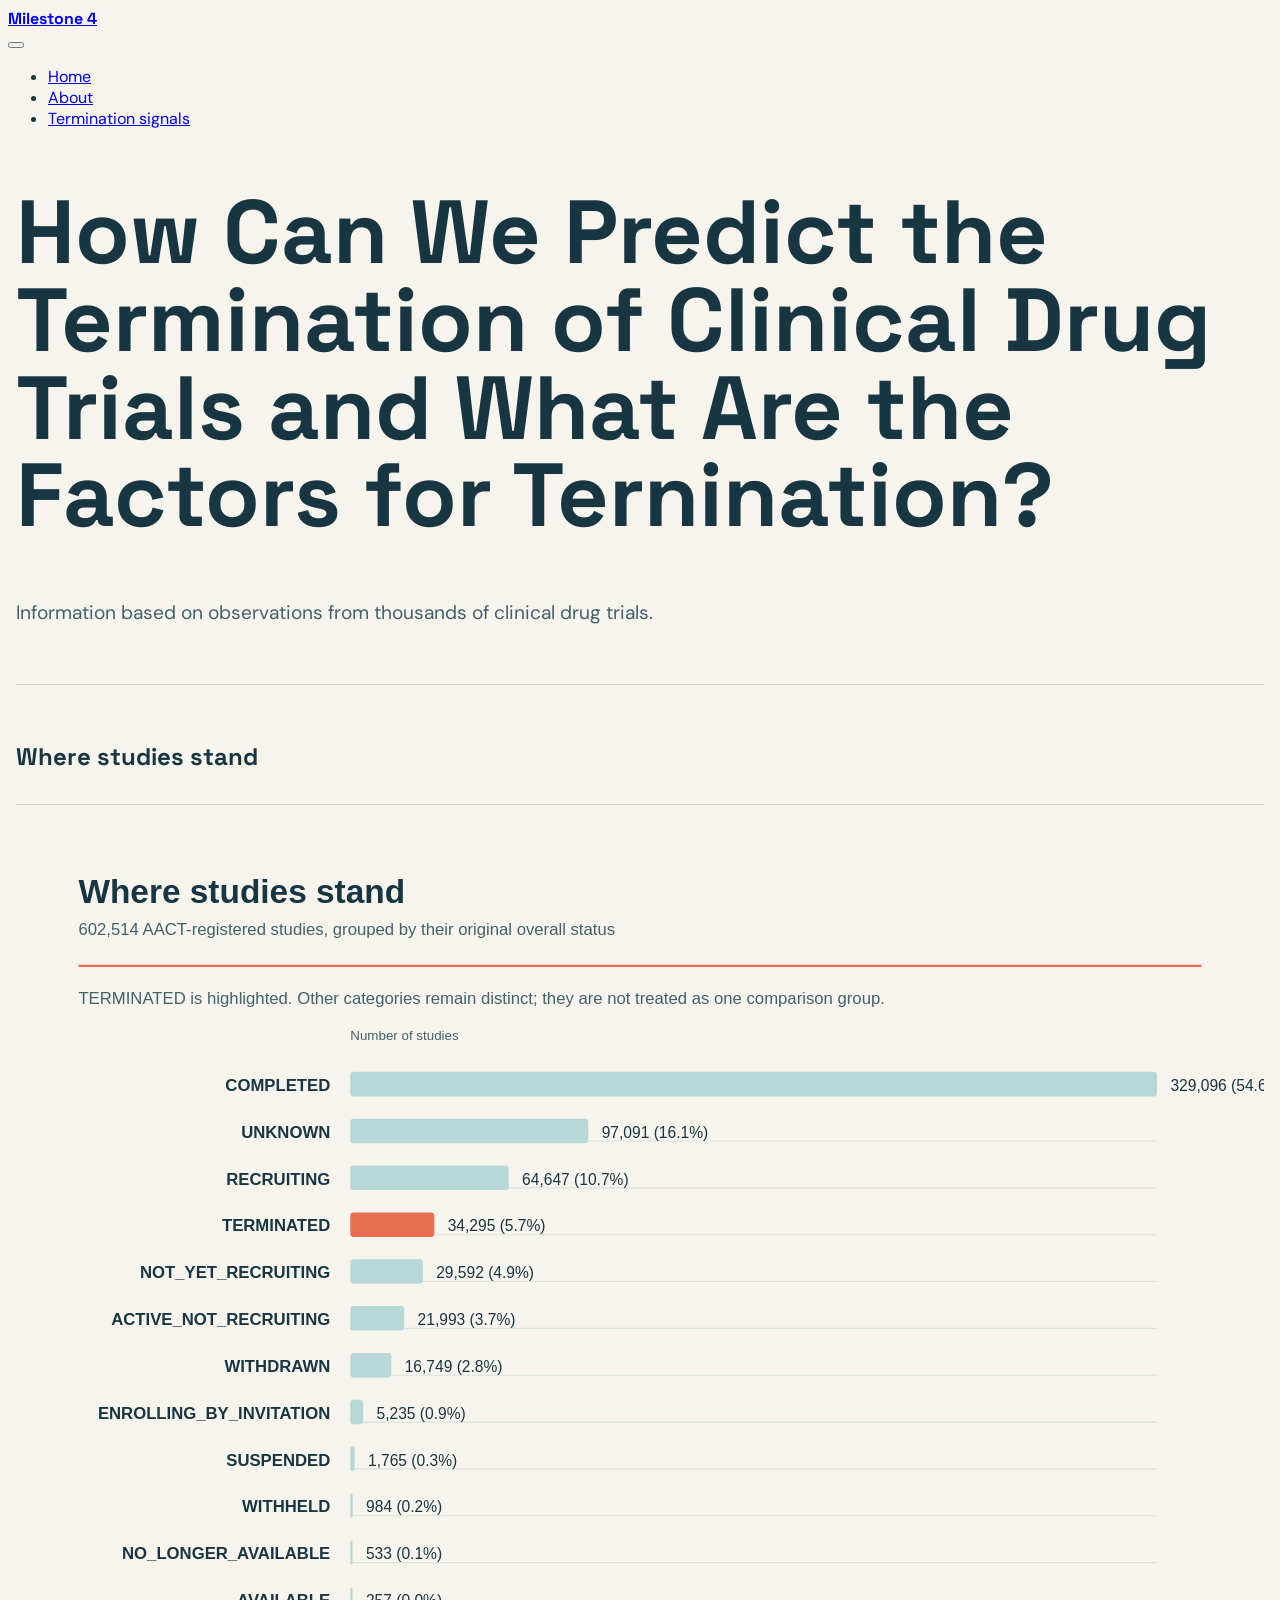
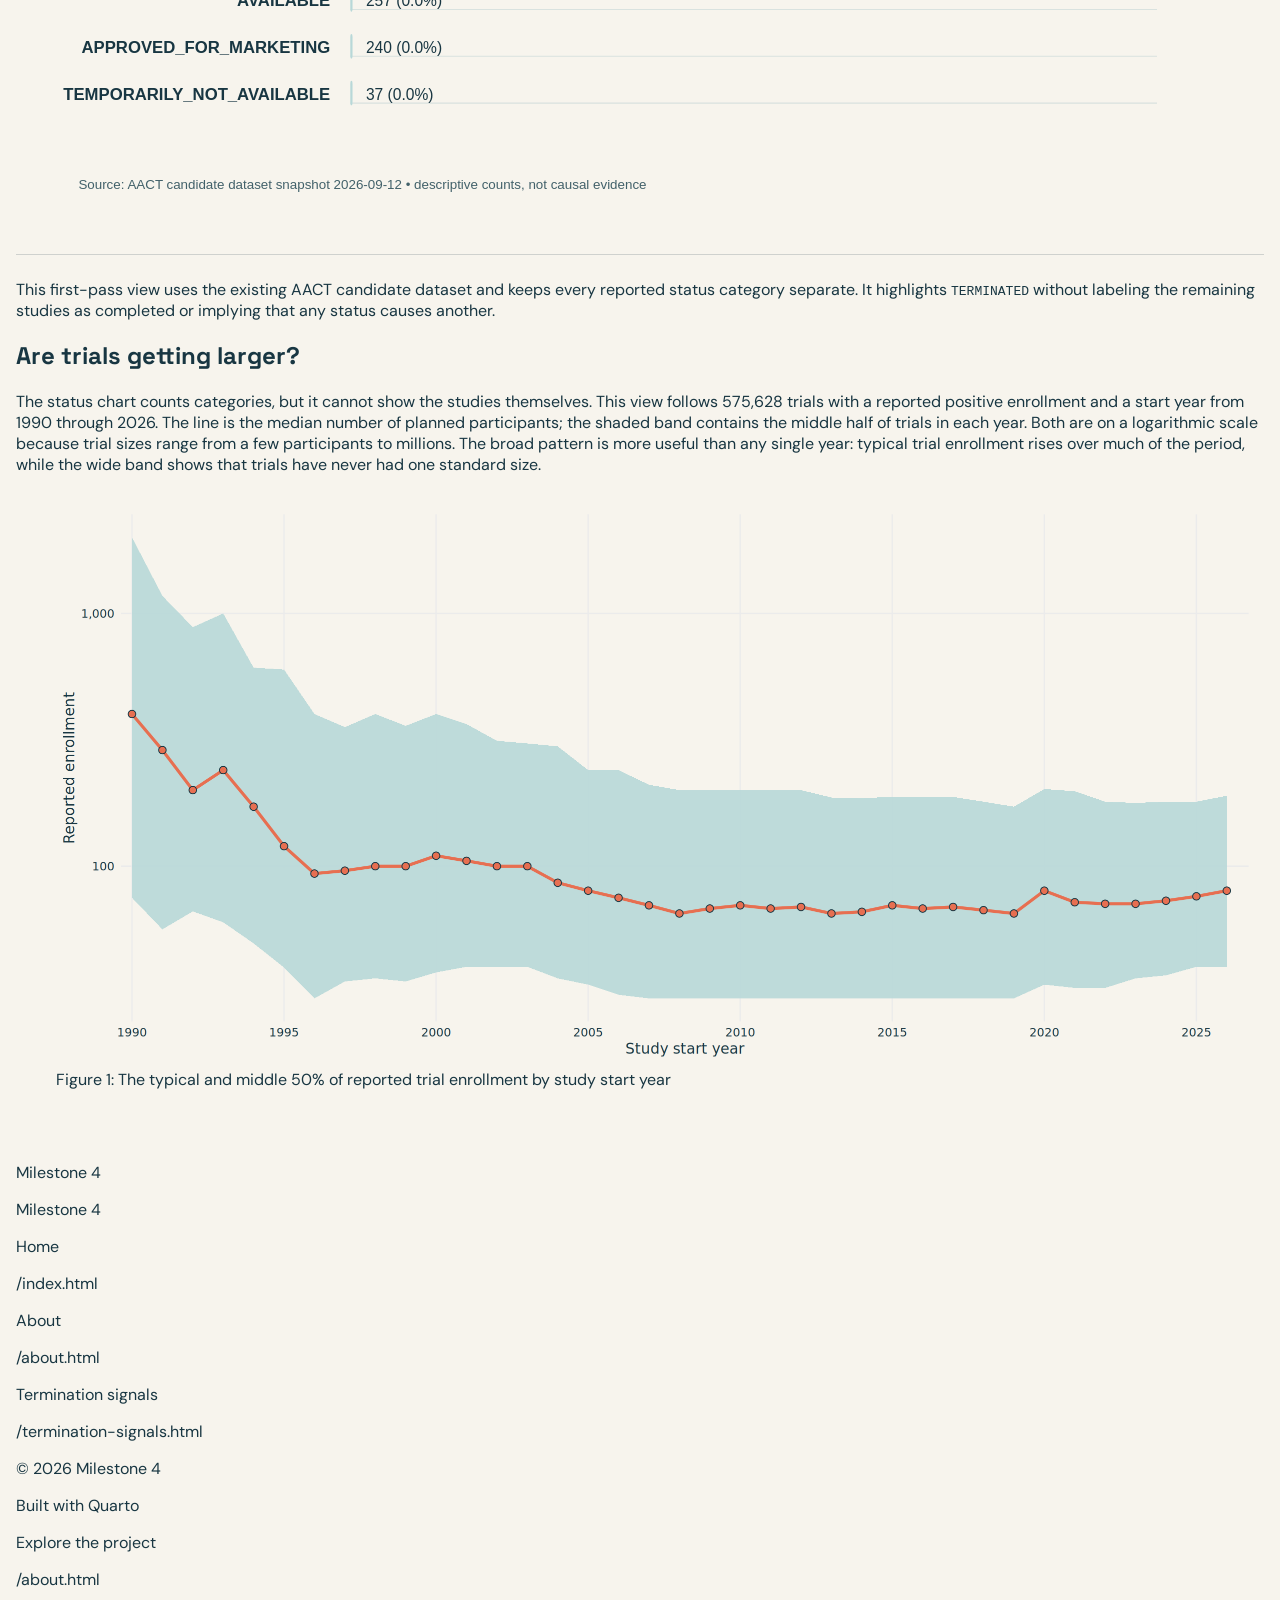
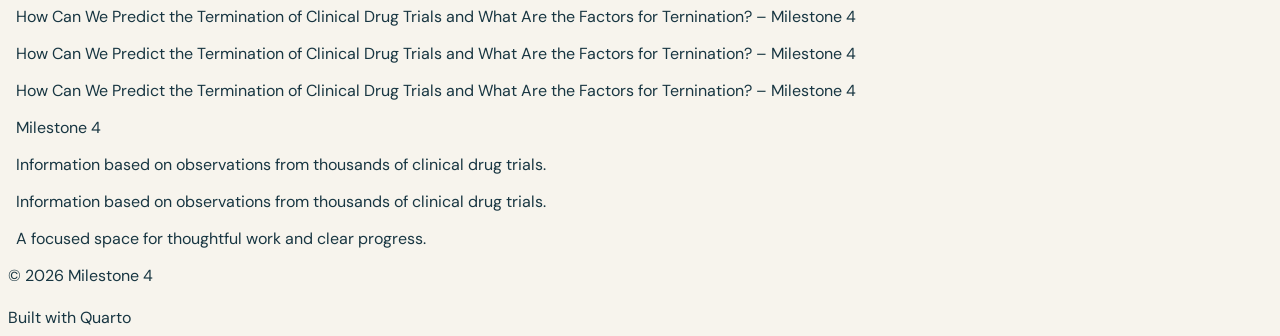
==== index.html @ 18748e22 "add changes" ====
<!DOCTYPE html>
<html xmlns="http://www.w3.org/1999/xhtml" lang="en" xml:lang="en">

<head>

<meta charset="utf-8" />
<meta name="generator" content="quarto-1.10.18" />

<meta name="viewport" content="width=device-width, initial-scale=1.0, user-scalable=yes" />


<title>How Can We Predict the Termination of Clinical Drug Trials and What Are the Factors for Ternination? – Milestone 4</title>
<style>
/* Default styles provided by pandoc.
** See https://pandoc.org/MANUAL.html#variables-for-html for config info.
*/
span.smallcaps{font-variant: small-caps;}
div.columns{display: flex; gap: 1.5em;}
div.column{flex: auto;}
@media screen {
div.columns{gap: min(4vw, 1.5em);}
div.column{overflow-x: auto;}
}
div.hanging-indent{margin-left: 1.5em; text-indent: -1.5em;}
ul.task-list{list-style: none;}
ul.task-list li input[type="checkbox"] {
  width: 0.8em;
  margin: 0 0.8em 0.2em -1em; /* quarto-specific, see https://github.com/quarto-dev/quarto-cli/issues/4556 */ 
  vertical-align: middle;
}
</style>

<!-- htmldependencies:E3FAD763 -->
<script id="quarto-search-options" type="application/json">{
  "location": "navbar",
  "copy-button": false,
  "collapse-after": 3,
  "panel-placement": "end",
  "type": "overlay",
  "limit": 50,
  "keyboard-shortcut": [
    "f",
    "/",
    "s"
  ],
  "show-item-context": false,
  "language": {
    "search-no-results-text": "No results",
    "search-matching-documents-text": "matching documents",
    "search-copy-link-title": "Copy link to search",
    "search-hide-matches-text": "Hide additional matches",
    "search-more-match-text": "more match in this document",
    "search-more-matches-text": "more matches in this document",
    "search-clear-button-title": "Clear",
    "search-text-placeholder": "",
    "search-detached-cancel-button-title": "Cancel",
    "search-submit-button-title": "Submit",
    "search-label": "Search"
  }
}</script>
<style>html{ scroll-behavior: smooth; }</style>


<link rel="stylesheet" href="styles.css" />
</head>

<body>

<div id="quarto-search-results"></div>
  <header id="quarto-header" class="headroom fixed-top">
    <nav class="navbar navbar-expand-lg " data-bs-theme="dark">
      <div class="navbar-container container-fluid">
      <div class="navbar-brand-container mx-auto">
    <a class="navbar-brand" href="/index.html">
    <span class="navbar-title">Milestone 4</span>
    </a>
  </div>
            <div id="quarto-search" class="" title="Search"></div>
          <button class="navbar-toggler" type="button" data-bs-toggle="collapse" data-bs-target="#navbarCollapse"
  aria-controls="navbarCollapse" role="menu" aria-expanded="false" aria-label="Toggle navigation"
  onclick="if (window.quartoToggleHeadroom) { window.quartoToggleHeadroom(); }">
  <span class="navbar-toggler-icon"></span>
</button>
          <div class="collapse navbar-collapse" id="navbarCollapse">
            <ul class="navbar-nav navbar-nav-scroll me-auto">
  <li class="nav-item">
    <a class="nav-link" href="/index.html"> 
<span class="menu-text">Home</span></a>
  </li>  
  <li class="nav-item">
    <a class="nav-link" href="/about.html"> 
<span class="menu-text">About</span></a>
  </li>  
  <li class="nav-item">
    <a class="nav-link" href="/termination-signals.html"> 
<span class="menu-text">Termination signals</span></a>
  </li>  
</ul>
          </div> <!-- /navcollapse -->
            <div class="quarto-navbar-tools">
</div>
      </div> <!-- /container-fluid -->
    </nav>
</header>
<!-- content -->
<div id="quarto-content" class="quarto-container page-columns page-rows-contents page-layout-article page-navbar">
<!-- sidebar -->
<!-- margin-sidebar -->
    <div id="quarto-margin-sidebar" class="sidebar margin-sidebar">
    </div>
<!-- main -->
<main class="content" id="quarto-document-content">

<header id="title-block-header" class="quarto-title-block default">
<div class="quarto-title">
<h1 class="title">How Can We Predict the Termination of Clinical Drug Trials and What Are the Factors for Ternination?</h1>
<p class="subtitle lead">Information based on observations from thousands of clinical drug trials.</p>
</div>



<div class="quarto-title-meta">

    
  
    
  </div>
  


</header>


<section id="where-studies-stand" class="level2">
<h2>Where studies stand</h2>
<div class="status-graphic">
<p><img src="assets/aact_status_distribution.svg" alt="Horizontal bar chart showing all 14 overall-status categories among 602,514 AACT studies. Terminated studies are highlighted in coral, with counts and percentages shown for every category." /></p>
</div>
<p>This first-pass view uses the existing AACT candidate dataset and keeps every reported status category separate. It highlights <code>TERMINATED</code> without labeling the remaining studies as completed or implying that any status causes another.</p>
</section>
<section id="are-trials-getting-larger" class="level2">
<h2>Are trials getting larger?</h2>
<p>The status chart counts categories, but it cannot show the studies themselves. This view follows 575,628 trials with a reported positive enrollment and a start year from 1990 through 2026. The line is the median number of planned participants; the shaded band contains the middle half of trials in each year. Both are on a logarithmic scale because trial sizes range from a few participants to millions. The broad pattern is more useful than any single year: typical trial enrollment rises over much of the period, while the wide band shows that trials have never had one standard size.</p>
<div class="cell">
<div class="cell-output-display">
<div id="fig-home-enrollment" class="quarto-float quarto-figure quarto-figure-center">
<figure class="quarto-float quarto-float-fig">
<div aria-describedby="fig-home-enrollment-caption-0ceaefa1-69ba-4598-a22c-09a6ac19f8ca">
<img src="index_files/figure-html/fig-home-enrollment-1.png" class="img-fluid" width="1200" />
</div>
<figcaption class="quarto-float-caption-bottom quarto-float-caption quarto-float-fig" id="fig-home-enrollment-caption-0ceaefa1-69ba-4598-a22c-09a6ac19f8ca">
Figure 1: The typical and middle 50% of reported trial enrollment by study start year
</figcaption>
</figure>
</div>
</div>
</div>
<div id="quarto-navigation-envelope" class="hidden">
<p><span class="hidden quarto-markdown-envelope-contents" data-render-id="cXVhcnRvLWludC1zaWRlYmFyLXRpdGxl">Milestone 4</span></p>
<p><span class="hidden quarto-markdown-envelope-contents" data-render-id="cXVhcnRvLWludC1uYXZiYXItdGl0bGU=">Milestone 4</span></p>
<p><span class="hidden quarto-markdown-envelope-contents" data-render-id="cXVhcnRvLWludC1uYXZiYXI6SG9tZQ==">Home</span></p>
<p><span class="hidden quarto-markdown-envelope-contents" data-render-id="cXVhcnRvLWludC1uYXZiYXI6L2luZGV4Lmh0bWw=">/index.html</span></p>
<p><span class="hidden quarto-markdown-envelope-contents" data-render-id="cXVhcnRvLWludC1uYXZiYXI6QWJvdXQ=">About</span></p>
<p><span class="hidden quarto-markdown-envelope-contents" data-render-id="cXVhcnRvLWludC1uYXZiYXI6L2Fib3V0Lmh0bWw=">/about.html</span></p>
<p><span class="hidden quarto-markdown-envelope-contents" data-render-id="cXVhcnRvLWludC1uYXZiYXI6VGVybWluYXRpb24gc2lnbmFscw==">Termination signals</span></p>
<p><span class="hidden quarto-markdown-envelope-contents" data-render-id="cXVhcnRvLWludC1uYXZiYXI6L3Rlcm1pbmF0aW9uLXNpZ25hbHMuaHRtbA==">/termination-signals.html</span></p>
<div class="hidden quarto-markdown-envelope-contents" data-render-id="Zm9vdGVyLWxlZnQ=">
<p>© 2026 Milestone 4</p>
</div>
<div class="hidden quarto-markdown-envelope-contents" data-render-id="Zm9vdGVyLXJpZ2h0">
<p>Built with Quarto</p>
</div>
</div>
<div id="quarto-about-pipeline" class="hidden">
<p><span class="hidden quarto-markdown-envelope-contents" data-render-id="RXhwbG9yZSB0aGUgcHJvamVjdA==">Explore the project</span></p>
<p><span class="hidden quarto-markdown-envelope-contents" data-render-id="OEIxRTQ2QjctcmVuZGVyLWFib3V0LWxpbmstMQ==">/about.html</span></p>
</div>
<div id="quarto-meta-markdown" class="hidden">
<p><span class="hidden quarto-markdown-envelope-contents" data-render-id="cXVhcnRvLW1ldGF0aXRsZQ==">How Can We Predict the Termination of Clinical Drug Trials and What Are the Factors for Ternination? – Milestone 4</span></p>
<p><span class="hidden quarto-markdown-envelope-contents" data-render-id="cXVhcnRvLXR3aXR0ZXJjYXJkdGl0bGU=">How Can We Predict the Termination of Clinical Drug Trials and What Are the Factors for Ternination? – Milestone 4</span></p>
<p><span class="hidden quarto-markdown-envelope-contents" data-render-id="cXVhcnRvLW9nY2FyZHRpdGxl">How Can We Predict the Termination of Clinical Drug Trials and What Are the Factors for Ternination? – Milestone 4</span></p>
<p><span class="hidden quarto-markdown-envelope-contents" data-render-id="cXVhcnRvLW1ldGFzaXRlbmFtZQ==">Milestone 4</span></p>
<p><span class="hidden quarto-markdown-envelope-contents" data-render-id="cXVhcnRvLXR3aXR0ZXJjYXJkZGVzYw==">Information based on observations from thousands of clinical drug trials.</span></p>
<p><span class="hidden quarto-markdown-envelope-contents" data-render-id="cXVhcnRvLW9nY2FyZGRkZXNj">Information based on observations from thousands of clinical drug trials.</span></p>
<p><span class="hidden quarto-markdown-envelope-contents" data-render-id="cXVhcnRvLW1ldGFzaXRlZGVzYw==">A focused space for thoughtful work and clear progress.</span></p>
</div>
</section>

</main> <!-- /main -->
<script id = "quarto-html-after-body" type="application/javascript">
  window.document.addEventListener("DOMContentLoaded", function (event) {
    const isCodeAnnotation = (el) => {
      for (const clz of el.classList) {
        if (clz.startsWith('code-annotation-')) {                     
          return true;
        }
      }
      return false;
    }
    const onCopySuccess = function(e) {
      // button target
      const button = e.trigger;
      // don't keep focus
      button.blur();
      // flash "checked"
      button.classList.add('code-copy-button-checked');
      var currentTitle = button.getAttribute("title");
      button.setAttribute("title", "Copied!");
      let tooltip;
      if (window.bootstrap) {
        button.setAttribute("data-bs-toggle", "tooltip");
        button.setAttribute("data-bs-placement", "left");
        button.setAttribute("data-bs-title", "Copied!");
        tooltip = new bootstrap.Tooltip(button, 
          { trigger: "manual", 
            customClass: "code-copy-button-tooltip",
            offset: [0, -8]});
        tooltip.show();    
      }
      setTimeout(function() {
        if (tooltip) {
          tooltip.hide();
          button.removeAttribute("data-bs-title");
          button.removeAttribute("data-bs-toggle");
          button.removeAttribute("data-bs-placement");
        }
        button.setAttribute("title", currentTitle);
        button.classList.remove('code-copy-button-checked');
      }, 1000);
      // clear code selection
      e.clearSelection();
    }
    const getTextToCopy = function(trigger) {
      const outerScaffold = trigger.parentElement.cloneNode(true);
      const codeEl = outerScaffold.querySelector('code');
      for (const childEl of codeEl.children) {
        if (isCodeAnnotation(childEl)) {
          childEl.remove();
        }
      }
      return codeEl.innerText;
    }
    const clipboard = new window.ClipboardJS('.code-copy-button:not([data-in-quarto-modal])', {
      text: getTextToCopy
    });
    clipboard.on('success', onCopySuccess);
    if (window.document.getElementById('quarto-embedded-source-code-modal')) {
      const clipboardModal = new window.ClipboardJS('.code-copy-button[data-in-quarto-modal]', {
        text: getTextToCopy,
        container: window.document.getElementById('quarto-embedded-source-code-modal')
      });
      clipboardModal.on('success', onCopySuccess);
    }
      var localhostRegex = new RegExp(/^(?:http|https):\/\/localhost\:?[0-9]*\//);
      var mailtoRegex = new RegExp(/^mailto:/);
        var filterRegex = new RegExp('/' + window.location.host + '/');
      var isInternal = (href) => {
          return filterRegex.test(href) || localhostRegex.test(href) || mailtoRegex.test(href);
      }
      // Inspect non-navigation links and adorn them if external
     var links = window.document.querySelectorAll('a[href]:not(.nav-link):not(.navbar-brand):not(.toc-action):not(.sidebar-link):not(.sidebar-item-toggle):not(.pagination-link):not(.no-external):not([aria-hidden]):not(.dropdown-item):not(.quarto-navigation-tool):not(.about-link)');
      for (var i=0; i<links.length; i++) {
        const link = links[i];
        if (!isInternal(link.href)) {
          // undo the damage that might have been done by quarto-nav.js in the case of
          // links that we want to consider external
          if (link.dataset.originalHref !== undefined) {
            link.href = link.dataset.originalHref;
          }
        }
      }
    function tippyHover(el, contentFn, onTriggerFn, onUntriggerFn) {
      const config = {
        allowHTML: true,
        maxWidth: 500,
        delay: 100,
        arrow: false,
        appendTo: function(el) {
            return el.parentElement;
        },
        interactive: true,
        interactiveBorder: 10,
        theme: 'quarto',
        placement: 'bottom-start',
      };
      if (contentFn) {
        config.content = contentFn;
      }
      if (onTriggerFn) {
        config.onTrigger = onTriggerFn;
      }
      if (onUntriggerFn) {
        config.onUntrigger = onUntriggerFn;
      }
      window.tippy(el, config); 
    }
    const noterefs = window.document.querySelectorAll('a[role="doc-noteref"]');
    for (var i=0; i<noterefs.length; i++) {
      const ref = noterefs[i];
      tippyHover(ref, function() {
        // use id or data attribute instead here
        let href = ref.getAttribute('data-footnote-href') || ref.getAttribute('href');
        try { href = new URL(href).hash; } catch {}
        const id = href.replace(/^#\/?/, "");
        const note = window.document.getElementById(id);
        if (note) {
          return note.innerHTML;
        } else {
          return "";
        }
      });
    }
    const xrefs = window.document.querySelectorAll('a.quarto-xref');
    const processXRef = (id, note) => {
      // Strip column container classes
      const stripColumnClz = (el) => {
        el.classList.remove("page-full", "page-columns");
        if (el.children) {
          for (const child of el.children) {
            stripColumnClz(child);
          }
        }
      }
      stripColumnClz(note)
      if (id === null || id.startsWith('sec-')) {
        // Special case sections, only their first couple elements
        const container = document.createElement("div");
        if (note.children && note.children.length > 2) {
          container.appendChild(note.children[0].cloneNode(true));
          for (let i = 1; i < note.children.length; i++) {
            const child = note.children[i];
            if (child.tagName === "P" && child.innerText === "") {
              continue;
            } else {
              container.appendChild(child.cloneNode(true));
              break;
            }
          }
          if (window.Quarto?.typesetMath) {
            window.Quarto.typesetMath(container);
          }
          return container.innerHTML
        } else {
          if (window.Quarto?.typesetMath) {
            window.Quarto.typesetMath(note);
          }
          return note.innerHTML;
        }
      } else {
        // Remove any anchor links if they are present
        const anchorLink = note.querySelector('a.anchorjs-link');
        if (anchorLink) {
          anchorLink.remove();
        }
        if (window.Quarto?.typesetMath) {
          window.Quarto.typesetMath(note);
        }
        if (note.classList.contains("callout")) {
          return note.outerHTML;
        } else {
          return note.innerHTML;
        }
      }
    }
    for (var i=0; i<xrefs.length; i++) {
      const xref = xrefs[i];
      tippyHover(xref, undefined, function(instance) {
        instance.disable();
        let url = xref.getAttribute('href');
        let hash = undefined; 
        if (url.startsWith('#')) {
          hash = url;
        } else {
          try { hash = new URL(url).hash; } catch {}
        }
        if (hash) {
          const id = hash.replace(/^#\/?/, "");
          const note = window.document.getElementById(id);
          if (note !== null) {
            try {
              const html = processXRef(id, note.cloneNode(true));
              instance.setContent(html);
            } finally {
              instance.enable();
              instance.show();
            }
          } else {
            // See if we can fetch this
            fetch(url.split('#')[0])
            .then(res => res.text())
            .then(html => {
              const parser = new DOMParser();
              const htmlDoc = parser.parseFromString(html, "text/html");
              const note = htmlDoc.getElementById(id);
              if (note !== null) {
                const html = processXRef(id, note);
                instance.setContent(html);
              } 
            }).finally(() => {
              instance.enable();
              instance.show();
            });
          }
        } else {
          // See if we can fetch a full url (with no hash to target)
          // This is a special case and we should probably do some content thinning / targeting
          fetch(url)
          .then(res => res.text())
          .then(html => {
            const parser = new DOMParser();
            const htmlDoc = parser.parseFromString(html, "text/html");
            const note = htmlDoc.querySelector('main.content');
            if (note !== null) {
              // This should only happen for chapter cross references
              // (since there is no id in the URL)
              // remove the first header
              if (note.children.length > 0 && note.children[0].tagName === "HEADER") {
                note.children[0].remove();
              }
              const html = processXRef(null, note);
              instance.setContent(html);
            } 
          }).finally(() => {
            instance.enable();
            instance.show();
          });
        }
      }, function(instance) {
      });
    }
        let selectedAnnoteEl;
        const selectorForAnnotation = ( cell, annotation) => {
          let cellAttr = 'data-code-cell="' + cell + '"';
          let lineAttr = 'data-code-annotation="' +  annotation + '"';
          const selector = 'span[' + cellAttr + '][' + lineAttr + ']';
          return selector;
        }
        const selectCodeLines = (annoteEl) => {
          const doc = window.document;
          const targetCell = annoteEl.getAttribute("data-target-cell");
          const targetAnnotation = annoteEl.getAttribute("data-target-annotation");
          const annoteSpan = window.document.querySelector(selectorForAnnotation(targetCell, targetAnnotation));
          const lines = annoteSpan.getAttribute("data-code-lines").split(",");
          const lineIds = lines.map((line) => {
            return targetCell + "-" + line;
          })
          let top = null;
          let height = null;
          let parent = null;
          if (lineIds.length > 0) {
              //compute the position of the single el (top and bottom and make a div)
              const el = window.document.getElementById(lineIds[0]);
              top = el.offsetTop;
              height = el.offsetHeight;
              parent = el.parentElement.parentElement;
            if (lineIds.length > 1) {
              const lastEl = window.document.getElementById(lineIds[lineIds.length - 1]);
              const bottom = lastEl.offsetTop + lastEl.offsetHeight;
              height = bottom - top;
            }
            if (top !== null && height !== null && parent !== null) {
              // cook up a div (if necessary) and position it 
              let div = window.document.getElementById("code-annotation-line-highlight");
              if (div === null) {
                div = window.document.createElement("div");
                div.setAttribute("id", "code-annotation-line-highlight");
                div.style.position = 'absolute';
                parent.appendChild(div);
              }
              div.style.top = top - 2 + "px";
              div.style.height = height + 4 + "px";
              div.style.left = 0;
              let gutterDiv = window.document.getElementById("code-annotation-line-highlight-gutter");
              if (gutterDiv === null) {
                gutterDiv = window.document.createElement("div");
                gutterDiv.setAttribute("id", "code-annotation-line-highlight-gutter");
                gutterDiv.style.position = 'absolute';
                const codeCell = window.document.getElementById(targetCell);
                const gutter = codeCell.querySelector('.code-annotation-gutter');
                gutter.appendChild(gutterDiv);
              }
              gutterDiv.style.top = top - 2 + "px";
              gutterDiv.style.height = height + 4 + "px";
            }
            selectedAnnoteEl = annoteEl;
          }
        };
        const unselectCodeLines = () => {
          const elementsIds = ["code-annotation-line-highlight", "code-annotation-line-highlight-gutter"];
          elementsIds.forEach((elId) => {
            const div = window.document.getElementById(elId);
            if (div) {
              div.remove();
            }
          });
          selectedAnnoteEl = undefined;
        };
          // Handle positioning of the toggle
      window.addEventListener(
        "resize",
        throttle(() => {
          elRect = undefined;
          if (selectedAnnoteEl) {
            selectCodeLines(selectedAnnoteEl);
          }
        }, 10)
      );
      function throttle(fn, ms) {
      let throttle = false;
      let timer;
        return (...args) => {
          if(!throttle) { // first call gets through
              fn.apply(this, args);
              throttle = true;
          } else { // all the others get throttled
              if(timer) clearTimeout(timer); // cancel #2
              timer = setTimeout(() => {
                fn.apply(this, args);
                timer = throttle = false;
              }, ms);
          }
        };
      }
        // Attach click handler to the DT
        const annoteDls = window.document.querySelectorAll('dt[data-target-cell]');
        for (const annoteDlNode of annoteDls) {
          annoteDlNode.addEventListener('click', (event) => {
            const clickedEl = event.target;
            if (clickedEl !== selectedAnnoteEl) {
              unselectCodeLines();
              const activeEl = window.document.querySelector('dt[data-target-cell].code-annotation-active');
              if (activeEl) {
                activeEl.classList.remove('code-annotation-active');
              }
              selectCodeLines(clickedEl);
              clickedEl.classList.add('code-annotation-active');
            } else {
              // Unselect the line
              unselectCodeLines();
              clickedEl.classList.remove('code-annotation-active');
            }
          });
        }
    const findCites = (el) => {
      const parentEl = el.parentElement;
      if (parentEl) {
        const cites = parentEl.dataset.cites;
        if (cites) {
          return {
            el,
            cites: cites.split(' ')
          };
        } else {
          return findCites(el.parentElement)
        }
      } else {
        return undefined;
      }
    };
    var bibliorefs = window.document.querySelectorAll('a[role="doc-biblioref"]');
    for (var i=0; i<bibliorefs.length; i++) {
      const ref = bibliorefs[i];
      const citeInfo = findCites(ref);
      if (citeInfo) {
        tippyHover(citeInfo.el, function() {
          var popup = window.document.createElement('div');
          citeInfo.cites.forEach(function(cite) {
            var citeDiv = window.document.createElement('div');
            citeDiv.classList.add('hanging-indent');
            citeDiv.classList.add('csl-entry');
            var biblioDiv = window.document.getElementById('ref-' + cite);
            if (biblioDiv) {
              citeDiv.innerHTML = biblioDiv.innerHTML;
            }
            popup.appendChild(citeDiv);
          });
          return popup.innerHTML;
        });
      }
    }
  });
  </script>
</div> <!-- /content -->
<footer class="footer">
  <div class="nav-footer">
    <div class="nav-footer-left">
      <div class='footer-contents'>© 2026 Milestone 4</div>  
    </div>   
    <div class="nav-footer-center">
      &nbsp;
    </div>
    <div class="nav-footer-right">
      <div class='footer-contents'>Built with Quarto</div>  
    </div>
  </div>
</footer>

</body>

</html>
---- styles.css ----
@import url('https://fonts.googleapis.com/css2?family=DM+Sans:wght@400;500;700&family=Space+Grotesk:wght@500;600;700&display=swap');

:root {
  --ink: #183642;
  --paper: #f7f4ed;
  --coral: #e76f51;
  --mint: #b8d8d8;
}

body {
  background: var(--paper);
  color: var(--ink);
  font-family: 'DM Sans', sans-serif;
}

h1, h2, h3, .navbar-brand {
  font-family: 'Space Grotesk', sans-serif;
  letter-spacing: 0;
}

h1 {
  color: var(--ink);
  font-size: clamp(2.8rem, 7vw, 5.8rem);
  line-height: 0.98;
  max-width: 22ch;
}

.page-layout-article .quarto-about-jolla,
.page-layout-article main.content {
  max-width: min(1440px, calc(100vw - 2rem));
  margin-left: auto;
  margin-right: auto;
}

.page-layout-article main.content {
  width: 100%;
}

.quarto-title-block .quarto-title .subtitle {
  color: #42616a;
  font-size: 1.2rem;
  max-width: 40rem;
}

.quarto-about-jolla {
  border-bottom: 1px solid rgba(24, 54, 66, 0.18);
  margin-bottom: 4rem;
  padding-bottom: 4rem;
}

.quarto-about-jolla .about-image {
  box-shadow: 18px 18px 0 var(--mint);
}

.grid {
  column-gap: 2.5rem;
  row-gap: 2rem;
  margin: 3rem 0 4rem;
}

.grid h3 {
  color: var(--coral);
  font-size: 1.1rem;
}

.callout-note {
  background: var(--mint);
  border: 0;
  border-left: 6px solid var(--coral);
  color: var(--ink);
}

.status-graphic {
  background: var(--paper);
  border-top: 1px solid rgba(24, 54, 66, 0.18);
  border-bottom: 1px solid rgba(24, 54, 66, 0.18);
  margin: 2rem 0 1.5rem;
  overflow-x: auto;
  padding: 1.25rem 0;
}

.status-graphic img {
  display: block;
  height: auto;
  min-width: 760px;
  width: 100%;
}

.navbar-brand {
  font-weight: 700;
}

.quarto-title-block {
  border-bottom: 1px solid rgba(24, 54, 66, 0.18);
  margin-bottom: 3.5rem;
  padding-bottom: 2.5rem;
}

.cell-output-display {
  margin: 2rem 0 4.5rem;
}

.cell-output-display img {
  background: var(--paper);
}

.trial-size-panels {
  display: grid;
  gap: 1.5rem;
  grid-template-columns: repeat(3, minmax(0, 1fr));
  margin: 2rem 0 4rem;
}

.trial-size-panel {
  background: var(--paper);
  border: 1px solid rgba(24, 54, 66, 0.18);
  display: block;
  transition: box-shadow 160ms ease, transform 160ms ease;
}

.trial-size-panel:hover,
.trial-size-panel:focus-visible {
  box-shadow: 0 8px 20px rgba(24, 54, 66, 0.16);
  transform: translateY(-2px);
}

.trial-size-panel img {
  display: block;
  height: auto;
  width: 100%;
}

@media (max-width: 900px) {
  .trial-size-panels {
    grid-template-columns: repeat(2, minmax(0, 1fr));
  }
}

@media (max-width: 600px) {
  .page-layout-article .quarto-about-jolla,
  .page-layout-article main.content {
    max-width: calc(100vw - 1.5rem);
  }

  .trial-size-panels {
    gap: 1rem;
    grid-template-columns: 1fr;
  }
}
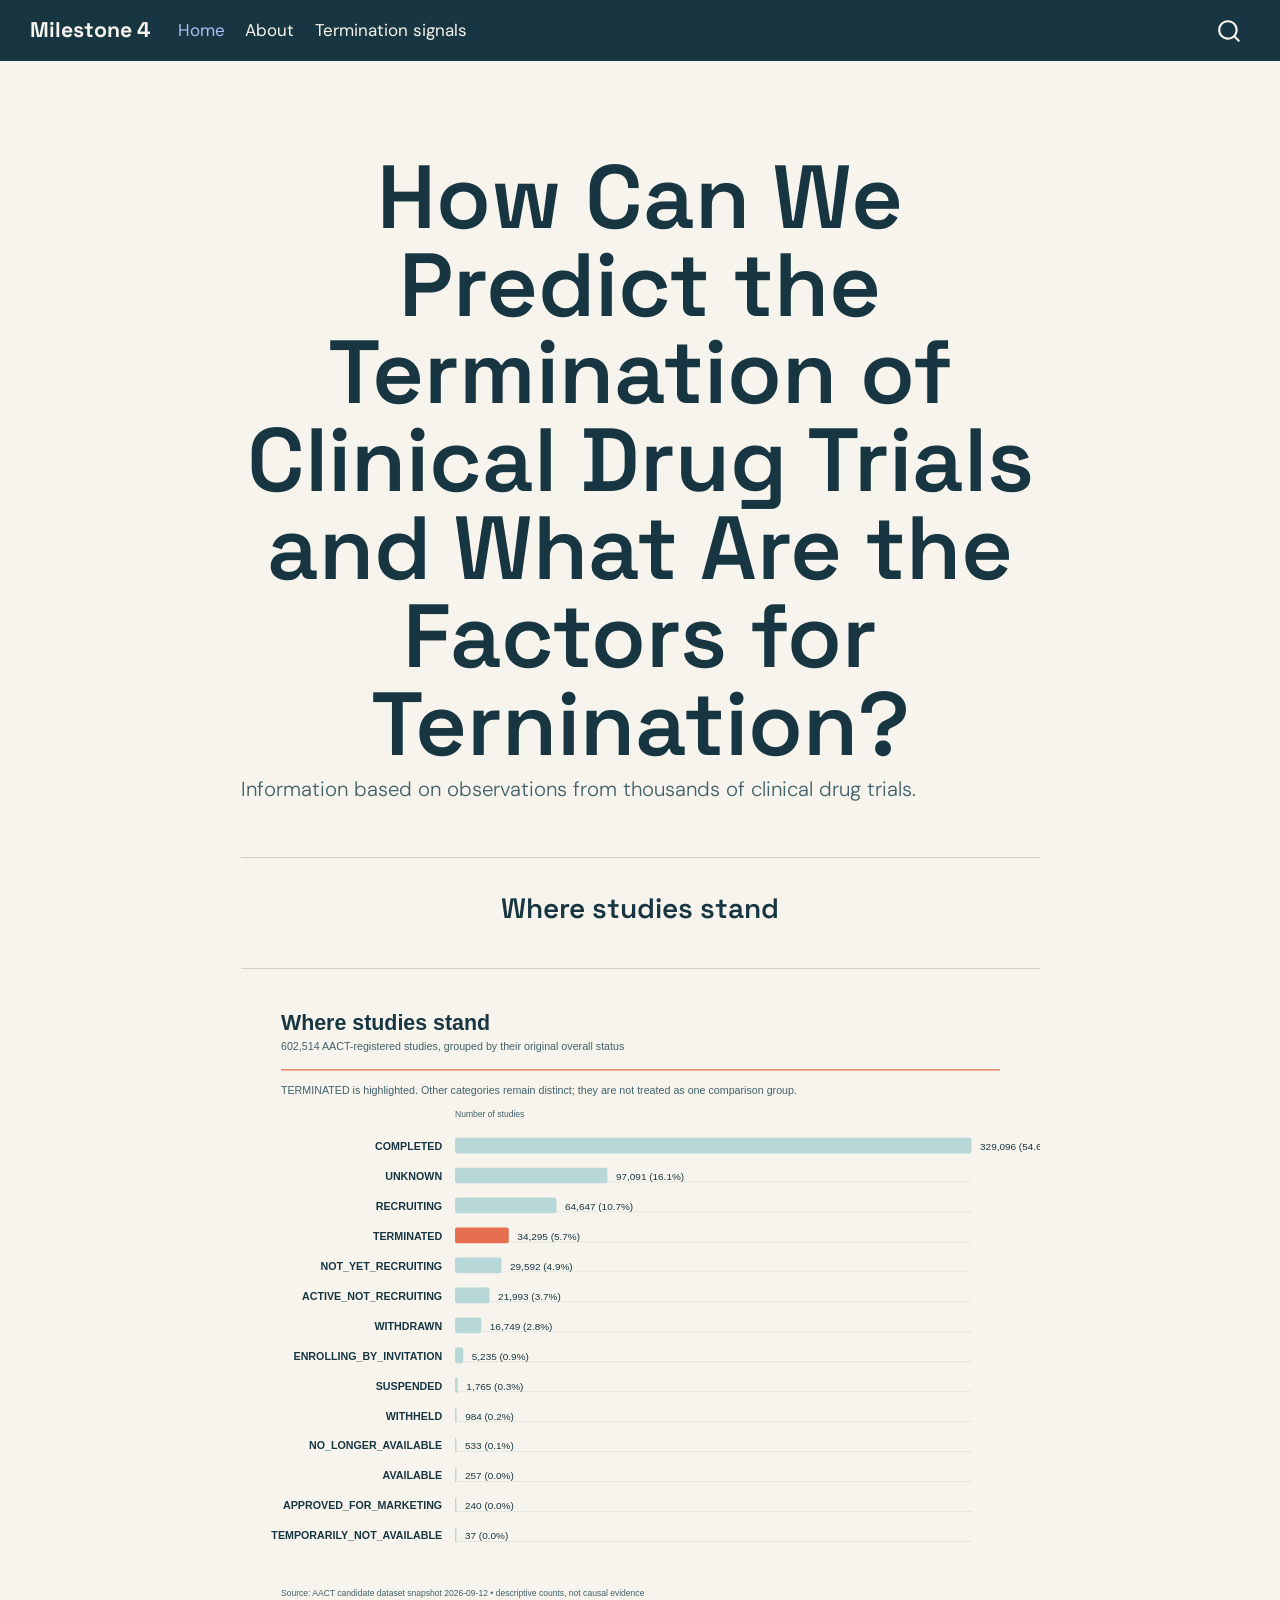
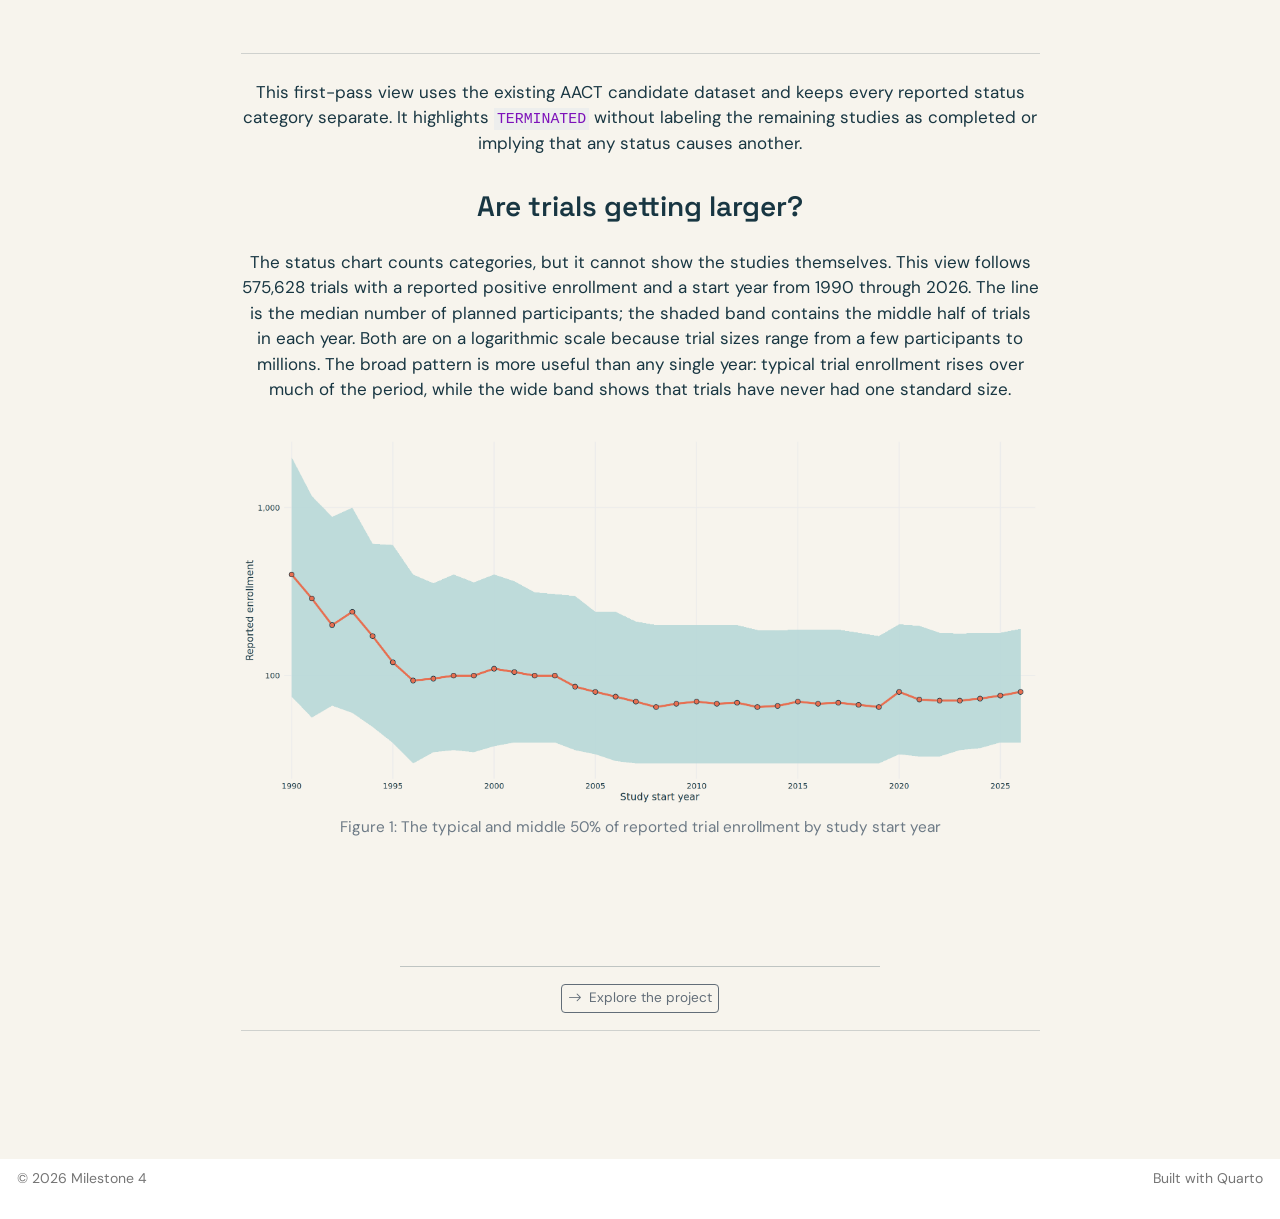
==== commit 136faf03: "Built site for gh-pages" ====
--- a/index.html
+++ b/index.html
@@ -1,12 +1,10 @@
 <!DOCTYPE html>
-<html xmlns="http://www.w3.org/1999/xhtml" lang="en" xml:lang="en">
-
-<head>
-
-<meta charset="utf-8" />
-<meta name="generator" content="quarto-1.10.18" />
-
-<meta name="viewport" content="width=device-width, initial-scale=1.0, user-scalable=yes" />
+<html xmlns="http://www.w3.org/1999/xhtml" lang="en" xml:lang="en"><head>
+
+<meta charset="utf-8">
+<meta name="generator" content="quarto-1.10.18">
+
+<meta name="viewport" content="width=device-width, initial-scale=1.0, user-scalable=yes">
 
 
 <title>How Can We Predict the Termination of Clinical Drug Trials and What Are the Factors for Ternination? – Milestone 4</title>
@@ -30,7 +28,23 @@
 }
 </style>
 
-<!-- htmldependencies:E3FAD763 -->
+
+<script src="site_libs/quarto-nav/quarto-nav.js"></script>
+<script src="site_libs/quarto-nav/headroom.min.js"></script>
+<script src="site_libs/clipboard/clipboard.min.js"></script>
+<script src="site_libs/quarto-search/autocomplete.umd.js"></script>
+<script src="site_libs/quarto-search/fuse.min.js"></script>
+<script src="site_libs/quarto-search/quarto-search.js"></script>
+<meta name="quarto:offset" content="./">
+<script src="site_libs/quarto-html/quarto.js" type="module"></script>
+<script src="site_libs/quarto-html/tabsets/tabsets.js" type="module"></script>
+<script src="site_libs/quarto-html/popper.min.js"></script>
+<script src="site_libs/quarto-html/tippy.umd.min.js"></script>
+<link href="site_libs/quarto-html/tippy.css" rel="stylesheet">
+<link href="site_libs/quarto-html/quarto-syntax-highlighting-64a204ab8560d761af7679ceaba22944.css" rel="stylesheet" id="quarto-text-highlighting-styles">
+<script src="site_libs/bootstrap/bootstrap.min.js"></script>
+<link href="site_libs/bootstrap/bootstrap-icons.css" rel="stylesheet">
+<link href="site_libs/bootstrap/bootstrap-25dd70e1418bf13535bac40b5a4bcb17.min.css" rel="stylesheet" append-hash="true" id="quarto-bootstrap" data-mode="light">
 <script id="quarto-search-options" type="application/json">{
   "location": "navbar",
   "copy-button": false,
@@ -61,38 +75,36 @@
 <style>html{ scroll-behavior: smooth; }</style>
 
 
-<link rel="stylesheet" href="styles.css" />
+<link rel="stylesheet" href="styles.css">
 </head>
 
-<body>
+<body class="nav-fixed fullcontent quarto-light">
 
 <div id="quarto-search-results"></div>
   <header id="quarto-header" class="headroom fixed-top">
     <nav class="navbar navbar-expand-lg " data-bs-theme="dark">
       <div class="navbar-container container-fluid">
       <div class="navbar-brand-container mx-auto">
-    <a class="navbar-brand" href="/index.html">
+    <a class="navbar-brand" href="./index.html">
     <span class="navbar-title">Milestone 4</span>
     </a>
   </div>
             <div id="quarto-search" class="" title="Search"></div>
-          <button class="navbar-toggler" type="button" data-bs-toggle="collapse" data-bs-target="#navbarCollapse"
-  aria-controls="navbarCollapse" role="menu" aria-expanded="false" aria-label="Toggle navigation"
-  onclick="if (window.quartoToggleHeadroom) { window.quartoToggleHeadroom(); }">
+          <button class="navbar-toggler" type="button" data-bs-toggle="collapse" data-bs-target="#navbarCollapse" aria-controls="navbarCollapse" role="menu" aria-expanded="false" aria-label="Toggle navigation" onclick="if (window.quartoToggleHeadroom) { window.quartoToggleHeadroom(); }">
   <span class="navbar-toggler-icon"></span>
 </button>
           <div class="collapse navbar-collapse" id="navbarCollapse">
             <ul class="navbar-nav navbar-nav-scroll me-auto">
   <li class="nav-item">
-    <a class="nav-link" href="/index.html"> 
+    <a class="nav-link active" href="./index.html" aria-current="page"> 
 <span class="menu-text">Home</span></a>
   </li>  
   <li class="nav-item">
-    <a class="nav-link" href="/about.html"> 
+    <a class="nav-link" href="./about.html"> 
 <span class="menu-text">About</span></a>
   </li>  
   <li class="nav-item">
-    <a class="nav-link" href="/termination-signals.html"> 
+    <a class="nav-link" href="./termination-signals.html"> 
 <span class="menu-text">Termination signals</span></a>
   </li>  
 </ul>
@@ -106,88 +118,55 @@
 <div id="quarto-content" class="quarto-container page-columns page-rows-contents page-layout-article page-navbar">
 <!-- sidebar -->
 <!-- margin-sidebar -->
-    <div id="quarto-margin-sidebar" class="sidebar margin-sidebar">
-    </div>
+    
 <!-- main -->
-<main class="content" id="quarto-document-content">
-
-<header id="title-block-header" class="quarto-title-block default">
+<div class="quarto-about-jolla">
+ <header id="title-block-header" class="quarto-title-block default">
 <div class="quarto-title">
 <h1 class="title">How Can We Predict the Termination of Clinical Drug Trials and What Are the Factors for Ternination?</h1>
 <p class="subtitle lead">Information based on observations from thousands of clinical drug trials.</p>
 </div>
-
-
-
 <div class="quarto-title-meta">
-
-    
-  
-    
   </div>
-  
-
-
-</header>
-
-
+</header><main class="content" id="quarto-document-content">
 <section id="where-studies-stand" class="level2">
-<h2>Where studies stand</h2>
+<h2 data-anchor-id="where-studies-stand">Where studies stand</h2>
 <div class="status-graphic">
-<p><img src="assets/aact_status_distribution.svg" alt="Horizontal bar chart showing all 14 overall-status categories among 602,514 AACT studies. Terminated studies are highlighted in coral, with counts and percentages shown for every category." /></p>
+<p><img src="assets/aact_status_distribution.svg" alt="Horizontal bar chart showing all 14 overall-status categories among 602,514 AACT studies. Terminated studies are highlighted in coral, with counts and percentages shown for every category."></p>
 </div>
 <p>This first-pass view uses the existing AACT candidate dataset and keeps every reported status category separate. It highlights <code>TERMINATED</code> without labeling the remaining studies as completed or implying that any status causes another.</p>
 </section>
 <section id="are-trials-getting-larger" class="level2">
-<h2>Are trials getting larger?</h2>
+<h2 data-anchor-id="are-trials-getting-larger">Are trials getting larger?</h2>
 <p>The status chart counts categories, but it cannot show the studies themselves. This view follows 575,628 trials with a reported positive enrollment and a start year from 1990 through 2026. The line is the median number of planned participants; the shaded band contains the middle half of trials in each year. Both are on a logarithmic scale because trial sizes range from a few participants to millions. The broad pattern is more useful than any single year: typical trial enrollment rises over much of the period, while the wide band shows that trials have never had one standard size.</p>
 <div class="cell">
 <div class="cell-output-display">
 <div id="fig-home-enrollment" class="quarto-float quarto-figure quarto-figure-center">
-<figure class="quarto-float quarto-float-fig">
+<figure class="quarto-float quarto-float-fig figure">
 <div aria-describedby="fig-home-enrollment-caption-0ceaefa1-69ba-4598-a22c-09a6ac19f8ca">
-<img src="index_files/figure-html/fig-home-enrollment-1.png" class="img-fluid" width="1200" />
+<img src="index_files/figure-html/fig-home-enrollment-1.png" class="img-fluid figure-img" width="1200">
 </div>
 <figcaption class="quarto-float-caption-bottom quarto-float-caption quarto-float-fig" id="fig-home-enrollment-caption-0ceaefa1-69ba-4598-a22c-09a6ac19f8ca">
-Figure 1: The typical and middle 50% of reported trial enrollment by study start year
+Figure&nbsp;1: The typical and middle 50% of reported trial enrollment by study start year
 </figcaption>
 </figure>
 </div>
 </div>
 </div>
-<div id="quarto-navigation-envelope" class="hidden">
-<p><span class="hidden quarto-markdown-envelope-contents" data-render-id="cXVhcnRvLWludC1zaWRlYmFyLXRpdGxl">Milestone 4</span></p>
-<p><span class="hidden quarto-markdown-envelope-contents" data-render-id="cXVhcnRvLWludC1uYXZiYXItdGl0bGU=">Milestone 4</span></p>
-<p><span class="hidden quarto-markdown-envelope-contents" data-render-id="cXVhcnRvLWludC1uYXZiYXI6SG9tZQ==">Home</span></p>
-<p><span class="hidden quarto-markdown-envelope-contents" data-render-id="cXVhcnRvLWludC1uYXZiYXI6L2luZGV4Lmh0bWw=">/index.html</span></p>
-<p><span class="hidden quarto-markdown-envelope-contents" data-render-id="cXVhcnRvLWludC1uYXZiYXI6QWJvdXQ=">About</span></p>
-<p><span class="hidden quarto-markdown-envelope-contents" data-render-id="cXVhcnRvLWludC1uYXZiYXI6L2Fib3V0Lmh0bWw=">/about.html</span></p>
-<p><span class="hidden quarto-markdown-envelope-contents" data-render-id="cXVhcnRvLWludC1uYXZiYXI6VGVybWluYXRpb24gc2lnbmFscw==">Termination signals</span></p>
-<p><span class="hidden quarto-markdown-envelope-contents" data-render-id="cXVhcnRvLWludC1uYXZiYXI6L3Rlcm1pbmF0aW9uLXNpZ25hbHMuaHRtbA==">/termination-signals.html</span></p>
-<div class="hidden quarto-markdown-envelope-contents" data-render-id="Zm9vdGVyLWxlZnQ=">
-<p>© 2026 Milestone 4</p>
-</div>
-<div class="hidden quarto-markdown-envelope-contents" data-render-id="Zm9vdGVyLXJpZ2h0">
-<p>Built with Quarto</p>
-</div>
-</div>
-<div id="quarto-about-pipeline" class="hidden">
-<p><span class="hidden quarto-markdown-envelope-contents" data-render-id="RXhwbG9yZSB0aGUgcHJvamVjdA==">Explore the project</span></p>
-<p><span class="hidden quarto-markdown-envelope-contents" data-render-id="OEIxRTQ2QjctcmVuZGVyLWFib3V0LWxpbmstMQ==">/about.html</span></p>
-</div>
-<div id="quarto-meta-markdown" class="hidden">
-<p><span class="hidden quarto-markdown-envelope-contents" data-render-id="cXVhcnRvLW1ldGF0aXRsZQ==">How Can We Predict the Termination of Clinical Drug Trials and What Are the Factors for Ternination? – Milestone 4</span></p>
-<p><span class="hidden quarto-markdown-envelope-contents" data-render-id="cXVhcnRvLXR3aXR0ZXJjYXJkdGl0bGU=">How Can We Predict the Termination of Clinical Drug Trials and What Are the Factors for Ternination? – Milestone 4</span></p>
-<p><span class="hidden quarto-markdown-envelope-contents" data-render-id="cXVhcnRvLW9nY2FyZHRpdGxl">How Can We Predict the Termination of Clinical Drug Trials and What Are the Factors for Ternination? – Milestone 4</span></p>
-<p><span class="hidden quarto-markdown-envelope-contents" data-render-id="cXVhcnRvLW1ldGFzaXRlbmFtZQ==">Milestone 4</span></p>
-<p><span class="hidden quarto-markdown-envelope-contents" data-render-id="cXVhcnRvLXR3aXR0ZXJjYXJkZGVzYw==">Information based on observations from thousands of clinical drug trials.</span></p>
-<p><span class="hidden quarto-markdown-envelope-contents" data-render-id="cXVhcnRvLW9nY2FyZGRkZXNj">Information based on observations from thousands of clinical drug trials.</span></p>
-<p><span class="hidden quarto-markdown-envelope-contents" data-render-id="cXVhcnRvLW1ldGFzaXRlZGVzYw==">A focused space for thoughtful work and clear progress.</span></p>
-</div>
+
+
 </section>
-
-</main> <!-- /main -->
-<script id = "quarto-html-after-body" type="application/javascript">
+</main> 
+  <hr class="about-sep">
+   <div class="about-links">
+  <a href="/about.html" class="about-link" rel="" target="">
+    <i class="bi bi-arrow-right"></i>
+     <span class="about-link-text">Explore the project</span>
+  </a>
+</div>
+</div>
+ <!-- /main -->
+<script id="quarto-html-after-body" type="application/javascript">
   window.document.addEventListener("DOMContentLoaded", function (event) {
     const isCodeAnnotation = (el) => {
       for (const clz of el.classList) {
@@ -253,7 +232,7 @@
     }
       var localhostRegex = new RegExp(/^(?:http|https):\/\/localhost\:?[0-9]*\//);
       var mailtoRegex = new RegExp(/^mailto:/);
-        var filterRegex = new RegExp('/' + window.location.host + '/');
+        var filterRegex = new RegExp("https:\/\/kreed30-ops\.github\.io\/milestone-4\/");
       var isInternal = (href) => {
           return filterRegex.test(href) || localhostRegex.test(href) || mailtoRegex.test(href);
       }
@@ -584,17 +563,19 @@
 <footer class="footer">
   <div class="nav-footer">
     <div class="nav-footer-left">
-      <div class='footer-contents'>© 2026 Milestone 4</div>  
-    </div>   
+<p>© 2026 Milestone 4</p>
+</div>   
     <div class="nav-footer-center">
       &nbsp;
     </div>
     <div class="nav-footer-right">
-      <div class='footer-contents'>Built with Quarto</div>  
-    </div>
+<p>Built with Quarto</p>
+</div>
   </div>
 </footer>
 
-</body>
-
-</html>
+
+
+
+<script src="site_libs/quarto-html/zenscroll-min.js"></script>
+</body></html>
--- a/site_libs/quarto-html/tippy.css
+++ b/site_libs/quarto-html/tippy.css
@@ -0,0 +1 @@
+.tippy-box[data-animation=fade][data-state=hidden]{opacity:0}[data-tippy-root]{max-width:calc(100vw - 10px)}.tippy-box{position:relative;background-color:#333;color:#fff;border-radius:4px;font-size:14px;line-height:1.4;white-space:normal;outline:0;transition-property:transform,visibility,opacity}.tippy-box[data-placement^=top]>.tippy-arrow{bottom:0}.tippy-box[data-placement^=top]>.tippy-arrow:before{bottom:-7px;left:0;border-width:8px 8px 0;border-top-color:initial;transform-origin:center top}.tippy-box[data-placement^=bottom]>.tippy-arrow{top:0}.tippy-box[data-placement^=bottom]>.tippy-arrow:before{top:-7px;left:0;border-width:0 8px 8px;border-bottom-color:initial;transform-origin:center bottom}.tippy-box[data-placement^=left]>.tippy-arrow{right:0}.tippy-box[data-placement^=left]>.tippy-arrow:before{border-width:8px 0 8px 8px;border-left-color:initial;right:-7px;transform-origin:center left}.tippy-box[data-placement^=right]>.tippy-arrow{left:0}.tippy-box[data-placement^=right]>.tippy-arrow:before{left:-7px;border-width:8px 8px 8px 0;border-right-color:initial;transform-origin:center right}.tippy-box[data-inertia][data-state=visible]{transition-timing-function:cubic-bezier(.54,1.5,.38,1.11)}.tippy-arrow{width:16px;height:16px;color:#333}.tippy-arrow:before{content:"";position:absolute;border-color:transparent;border-style:solid}.tippy-content{position:relative;padding:5px 9px;z-index:1}
--- a/site_libs/quarto-html/quarto-syntax-highlighting-64a204ab8560d761af7679ceaba22944.css
+++ b/site_libs/quarto-html/quarto-syntax-highlighting-64a204ab8560d761af7679ceaba22944.css
@@ -0,0 +1,236 @@
+/* quarto syntax highlight colors */
+:root {
+  --quarto-hl-ot-color: #003B4F;
+  --quarto-hl-at-color: #657422;
+  --quarto-hl-ss-color: #20794D;
+  --quarto-hl-an-color: #5E5E5E;
+  --quarto-hl-fu-color: #4758AB;
+  --quarto-hl-st-color: #20794D;
+  --quarto-hl-cf-color: #003B4F;
+  --quarto-hl-op-color: #5E5E5E;
+  --quarto-hl-er-color: #AD0000;
+  --quarto-hl-bn-color: #AD0000;
+  --quarto-hl-al-color: #AD0000;
+  --quarto-hl-va-color: #111111;
+  --quarto-hl-bu-color: inherit;
+  --quarto-hl-ex-color: inherit;
+  --quarto-hl-pp-color: #AD0000;
+  --quarto-hl-in-color: #5E5E5E;
+  --quarto-hl-vs-color: #20794D;
+  --quarto-hl-wa-color: #5E5E5E;
+  --quarto-hl-do-color: #5E5E5E;
+  --quarto-hl-im-color: #00769E;
+  --quarto-hl-ch-color: #20794D;
+  --quarto-hl-dt-color: #AD0000;
+  --quarto-hl-fl-color: #AD0000;
+  --quarto-hl-co-color: #5E5E5E;
+  --quarto-hl-cv-color: #5E5E5E;
+  --quarto-hl-cn-color: #8f5902;
+  --quarto-hl-sc-color: #5E5E5E;
+  --quarto-hl-dv-color: #AD0000;
+  --quarto-hl-kw-color: #003B4F;
+}
+
+/* other quarto variables */
+:root {
+  --quarto-font-monospace: SFMono-Regular, Menlo, Monaco, Consolas, "Liberation Mono", "Courier New", monospace;
+}
+
+/* syntax highlight based on Pandoc's rules */
+pre > code.sourceCode > span {
+  color: #003B4F;
+}
+
+code.sourceCode > span {
+  color: #003B4F;
+}
+
+div.sourceCode,
+div.sourceCode pre.sourceCode {
+  color: #003B4F;
+}
+
+/* Normal */
+code span {
+  color: #003B4F;
+}
+
+/* Alert */
+code span.al {
+  color: #AD0000;
+  font-style: inherit;
+}
+
+/* Annotation */
+code span.an {
+  color: #5E5E5E;
+  font-style: inherit;
+}
+
+/* Attribute */
+code span.at {
+  color: #657422;
+  font-style: inherit;
+}
+
+/* BaseN */
+code span.bn {
+  color: #AD0000;
+  font-style: inherit;
+}
+
+/* BuiltIn */
+code span.bu {
+  font-style: inherit;
+}
+
+/* ControlFlow */
+code span.cf {
+  color: #003B4F;
+  font-weight: bold;
+  font-style: inherit;
+}
+
+/* Char */
+code span.ch {
+  color: #20794D;
+  font-style: inherit;
+}
+
+/* Constant */
+code span.cn {
+  color: #8f5902;
+  font-style: inherit;
+}
+
+/* Comment */
+code span.co {
+  color: #5E5E5E;
+  font-style: inherit;
+}
+
+/* CommentVar */
+code span.cv {
+  color: #5E5E5E;
+  font-style: italic;
+}
+
+/* Documentation */
+code span.do {
+  color: #5E5E5E;
+  font-style: italic;
+}
+
+/* DataType */
+code span.dt {
+  color: #AD0000;
+  font-style: inherit;
+}
+
+/* DecVal */
+code span.dv {
+  color: #AD0000;
+  font-style: inherit;
+}
+
+/* Error */
+code span.er {
+  color: #AD0000;
+  font-style: inherit;
+}
+
+/* Extension */
+code span.ex {
+  font-style: inherit;
+}
+
+/* Float */
+code span.fl {
+  color: #AD0000;
+  font-style: inherit;
+}
+
+/* Function */
+code span.fu {
+  color: #4758AB;
+  font-style: inherit;
+}
+
+/* Import */
+code span.im {
+  color: #00769E;
+  font-style: inherit;
+}
+
+/* Information */
+code span.in {
+  color: #5E5E5E;
+  font-style: inherit;
+}
+
+/* Keyword */
+code span.kw {
+  color: #003B4F;
+  font-weight: bold;
+  font-style: inherit;
+}
+
+/* Operator */
+code span.op {
+  color: #5E5E5E;
+  font-style: inherit;
+}
+
+/* Other */
+code span.ot {
+  color: #003B4F;
+  font-style: inherit;
+}
+
+/* Preprocessor */
+code span.pp {
+  color: #AD0000;
+  font-style: inherit;
+}
+
+/* SpecialChar */
+code span.sc {
+  color: #5E5E5E;
+  font-style: inherit;
+}
+
+/* SpecialString */
+code span.ss {
+  color: #20794D;
+  font-style: inherit;
+}
+
+/* String */
+code span.st {
+  color: #20794D;
+  font-style: inherit;
+}
+
+/* Variable */
+code span.va {
+  color: #111111;
+  font-style: inherit;
+}
+
+/* VerbatimString */
+code span.vs {
+  color: #20794D;
+  font-style: inherit;
+}
+
+/* Warning */
+code span.wa {
+  color: #5E5E5E;
+  font-style: italic;
+}
+
+.prevent-inlining {
+  content: "</";
+}
+
+/*# sourceMappingURL=9d8d5bb603a83b8298b89080a598c93b.css.map */
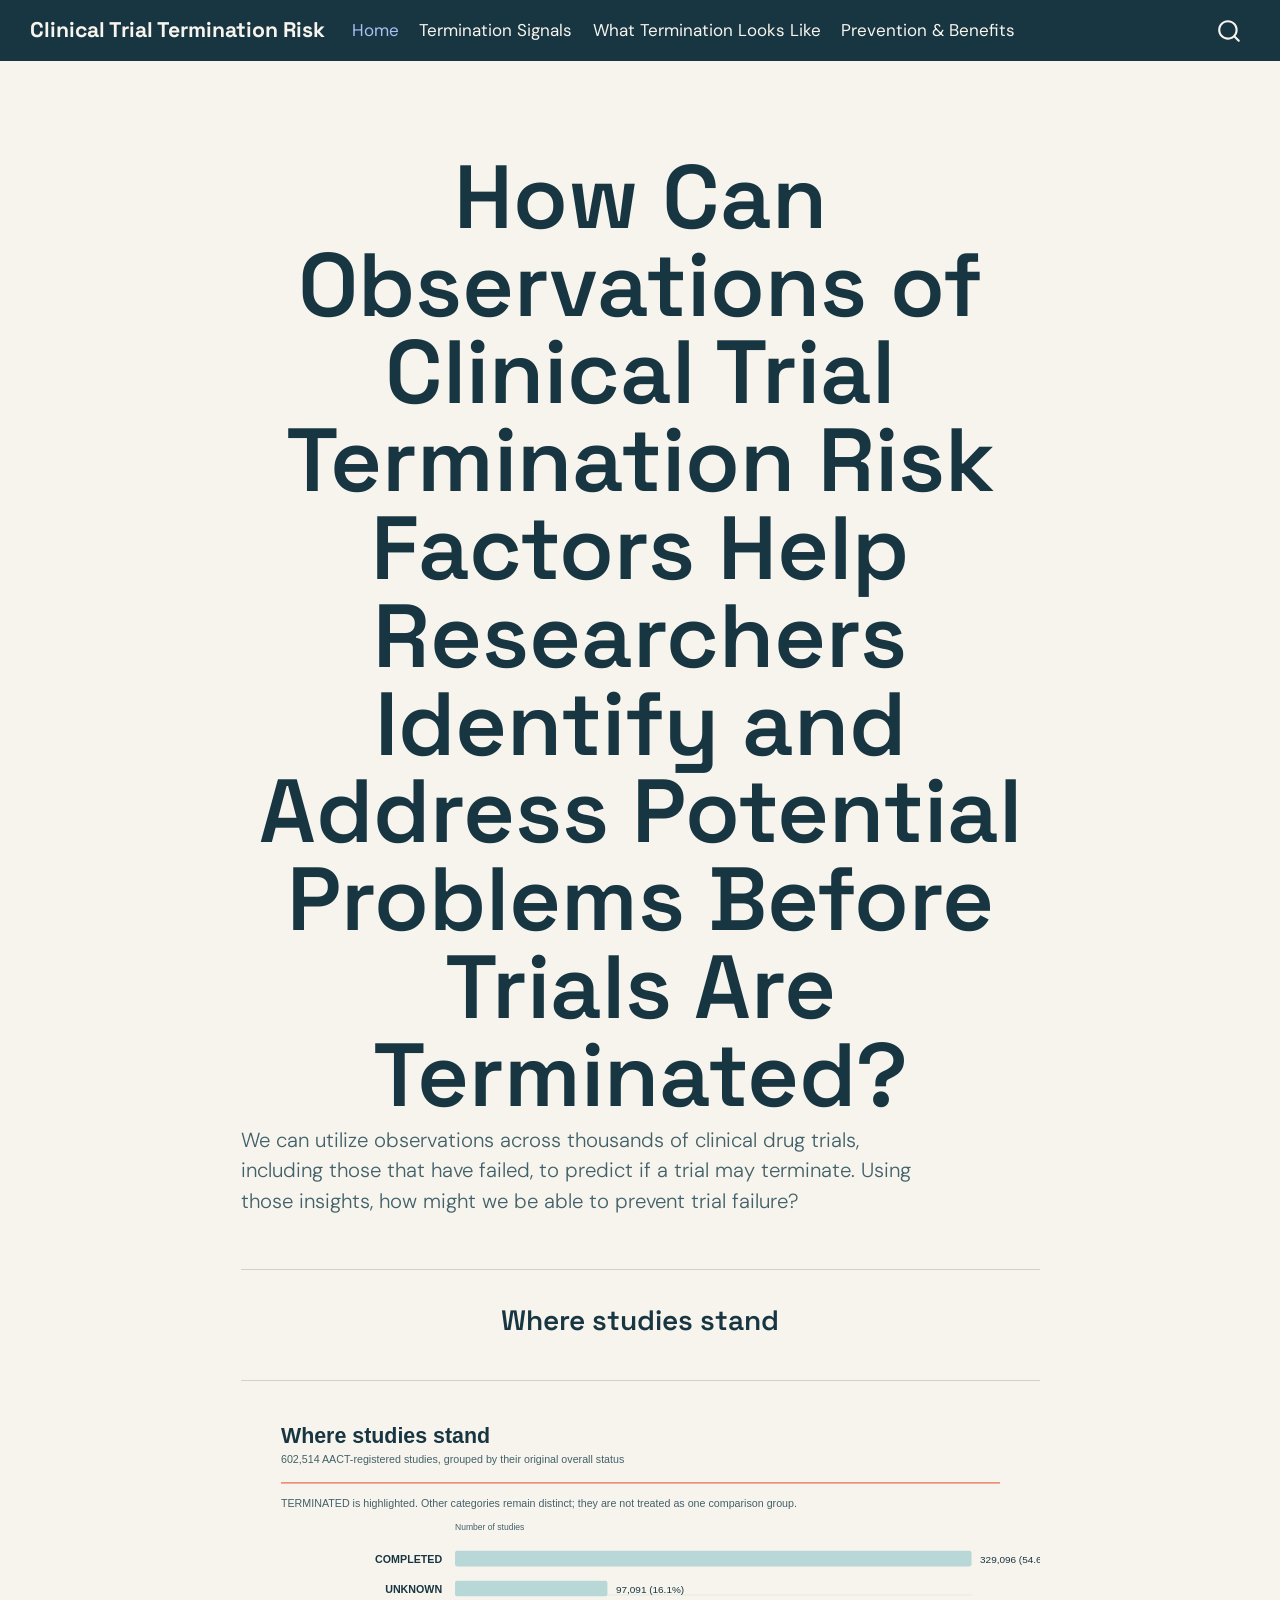
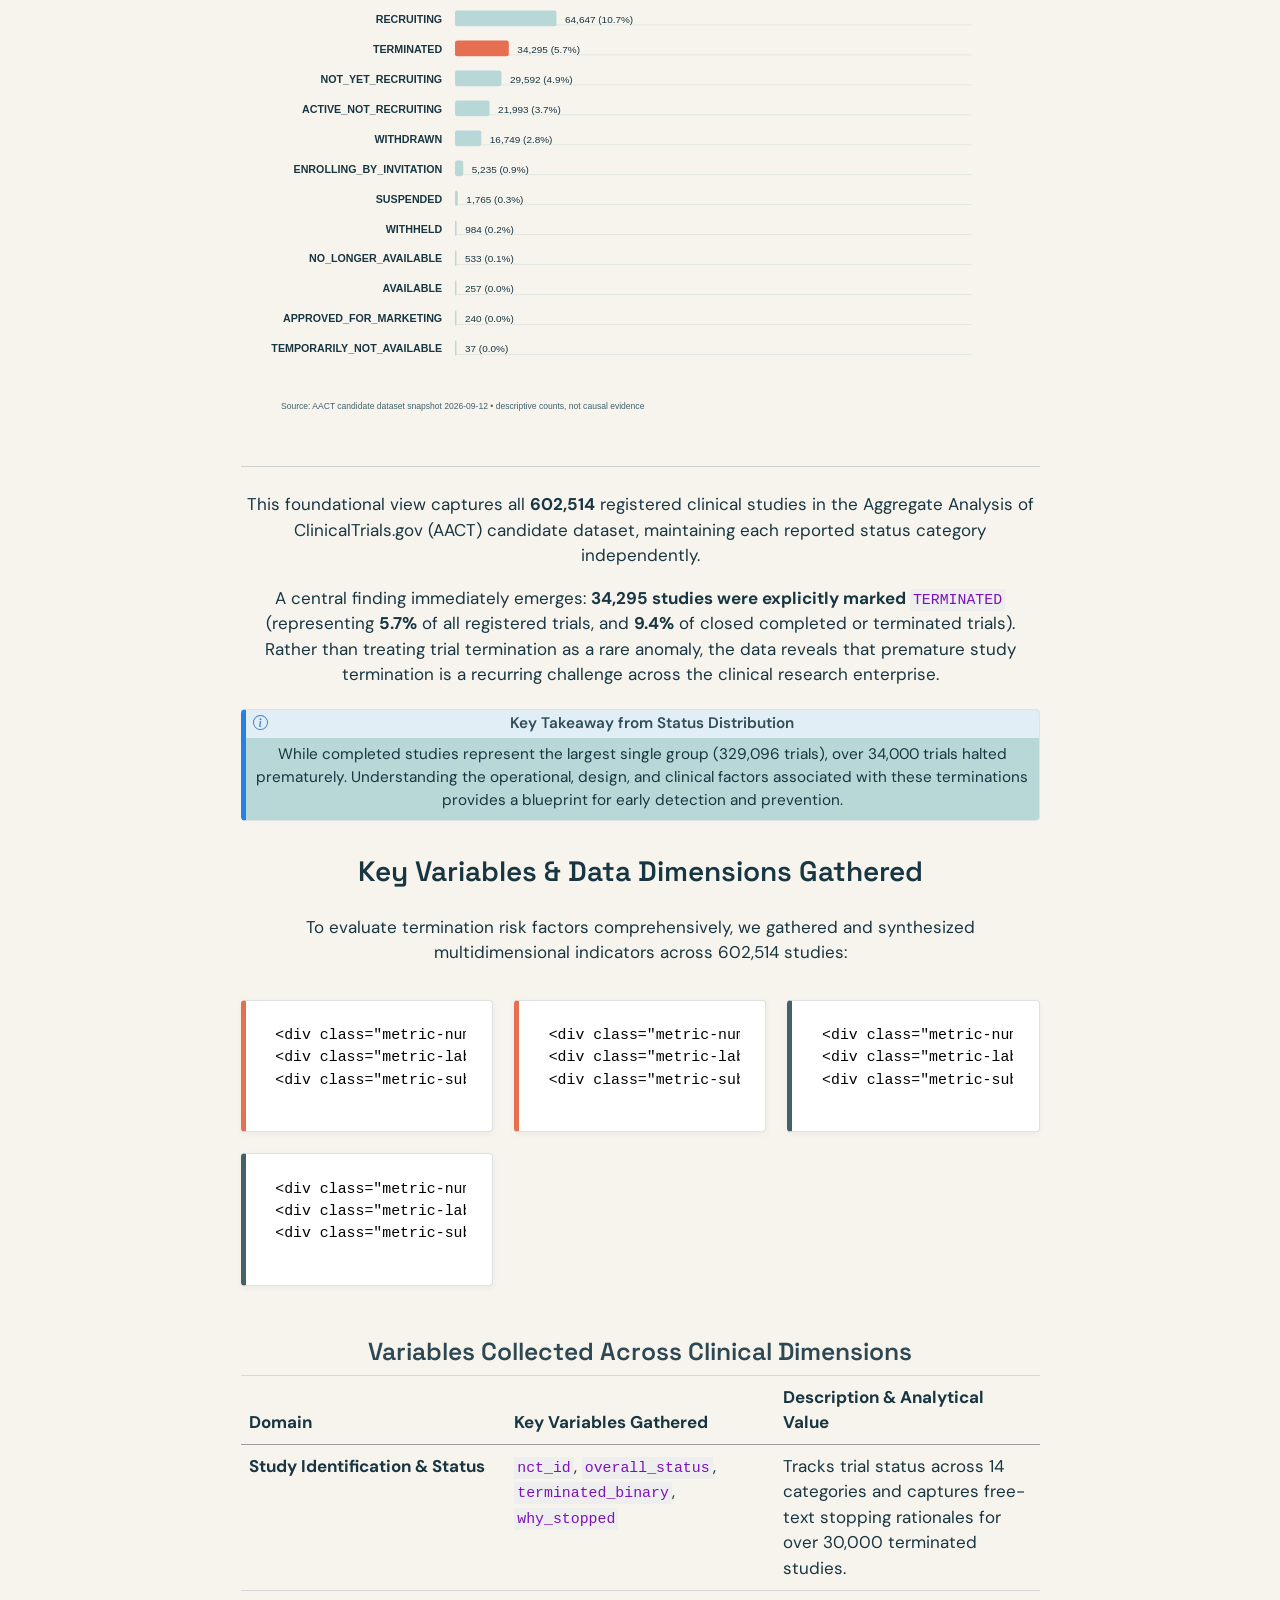
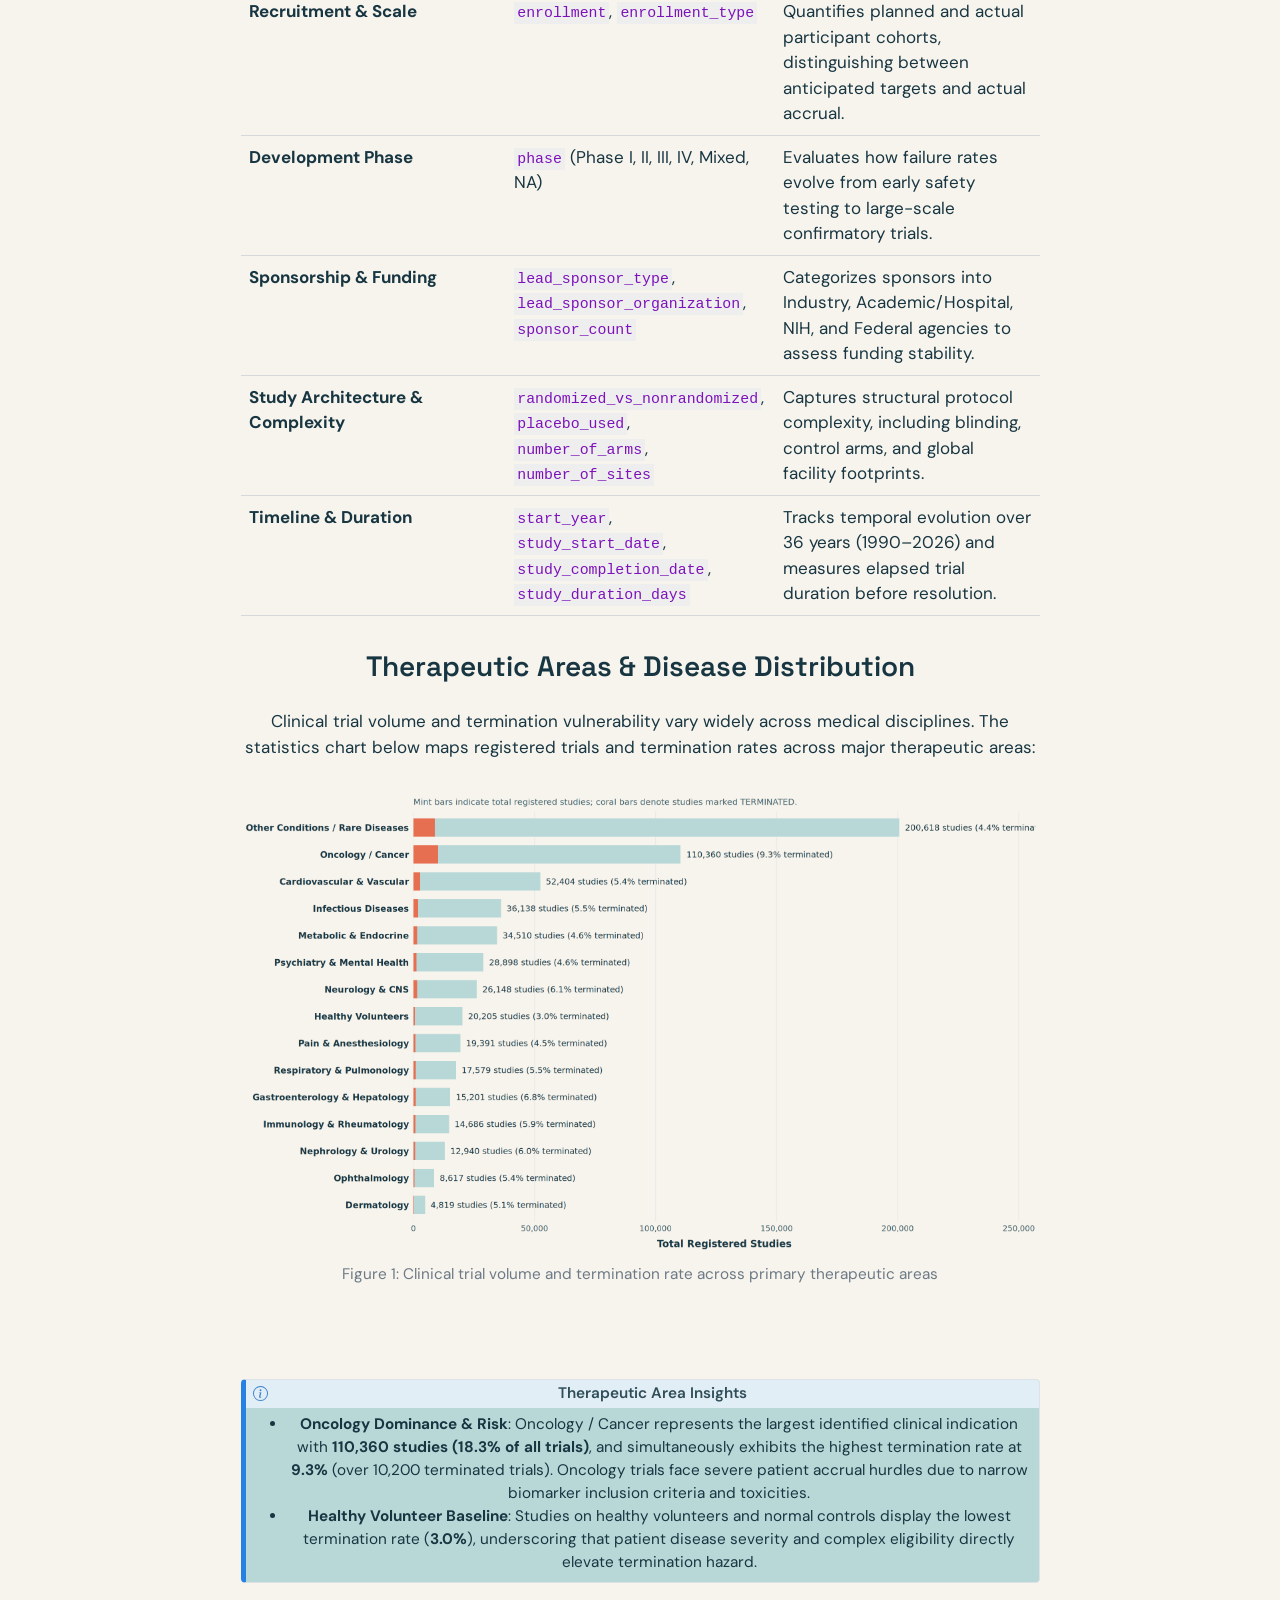
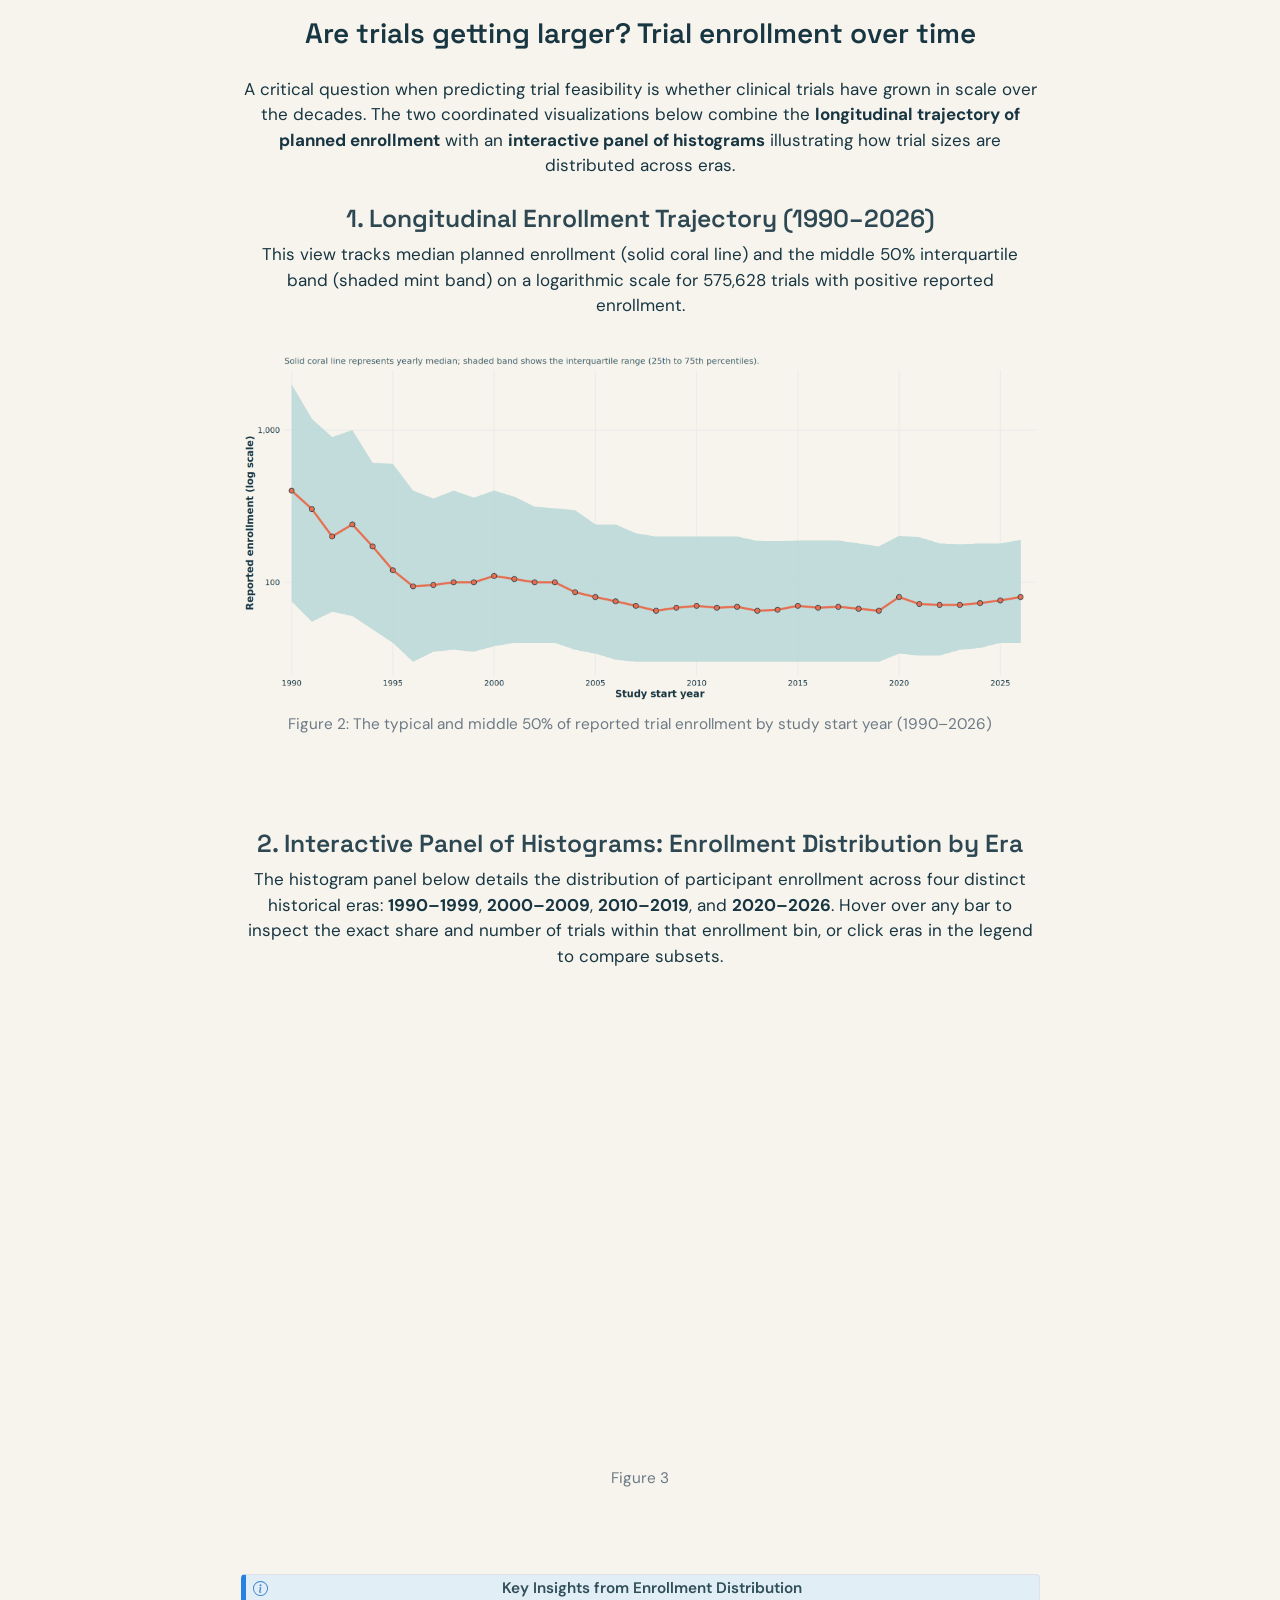
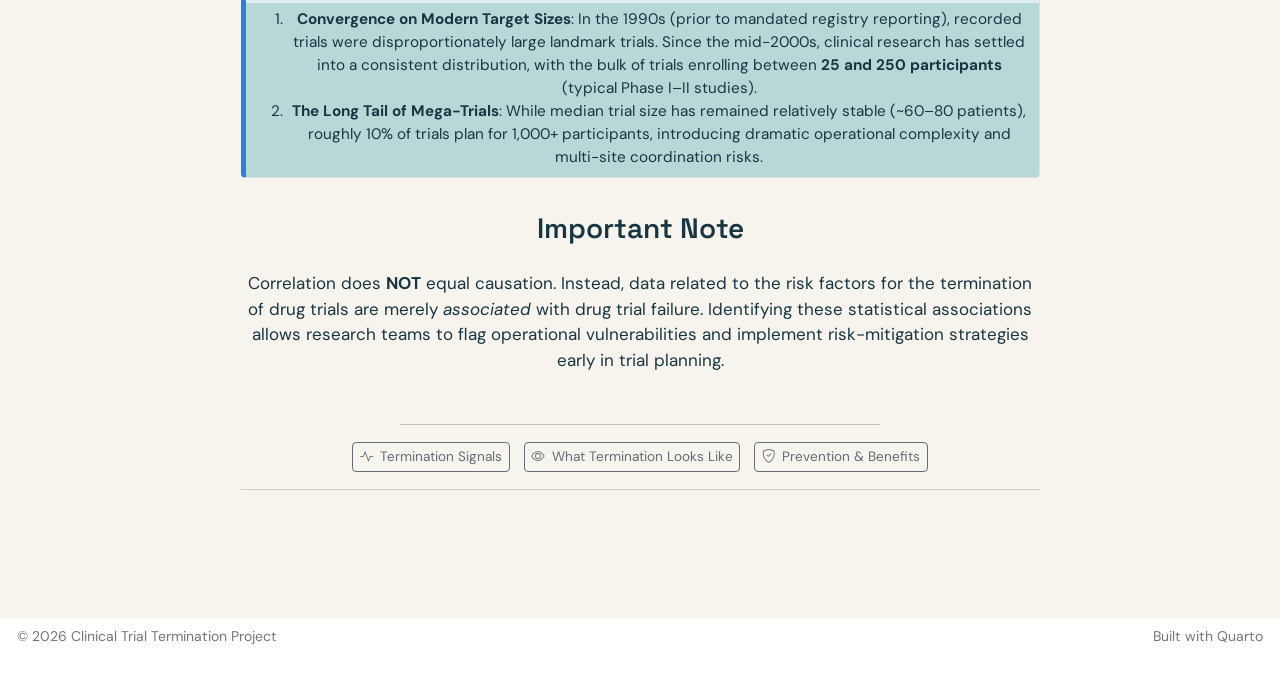
==== commit da6e43dd: "Built site for gh-pages" ====
--- a/index.html
+++ b/index.html
@@ -7,7 +7,7 @@
 <meta name="viewport" content="width=device-width, initial-scale=1.0, user-scalable=yes">
 
 
-<title>How Can We Predict the Termination of Clinical Drug Trials and What Are the Factors for Ternination? – Milestone 4</title>
+<title>How Can Observations of Clinical Trial Termination Risk Factors Help Researchers Identify and Address Potential Problems Before Trials Are Terminated? – Clinical Trial Termination Risk</title>
 <style>
 /* Default styles provided by pandoc.
 ** See https://pandoc.org/MANUAL.html#variables-for-html for config info.
@@ -73,6 +73,14 @@
   }
 }</script>
 <style>html{ scroll-behavior: smooth; }</style>
+<script src="site_libs/htmlwidgets-1.6.4/htmlwidgets.js"></script>
+<script src="site_libs/plotly-binding-4.10.4/plotly.js"></script>
+<script src="site_libs/typedarray-0.1/typedarray.min.js"></script>
+<script src="site_libs/jquery-3.5.1/jquery.min.js"></script>
+<link href="site_libs/crosstalk-1.2.1/css/crosstalk.min.css" rel="stylesheet">
+<script src="site_libs/crosstalk-1.2.1/js/crosstalk.min.js"></script>
+<link href="site_libs/plotly-htmlwidgets-css-2.11.1/plotly-htmlwidgets.css" rel="stylesheet">
+<script src="site_libs/plotly-main-2.11.1/plotly-latest.min.js"></script>
 
 
 <link rel="stylesheet" href="styles.css">
@@ -86,7 +94,7 @@
       <div class="navbar-container container-fluid">
       <div class="navbar-brand-container mx-auto">
     <a class="navbar-brand" href="./index.html">
-    <span class="navbar-title">Milestone 4</span>
+    <span class="navbar-title">Clinical Trial Termination Risk</span>
     </a>
   </div>
             <div id="quarto-search" class="" title="Search"></div>
@@ -100,12 +108,16 @@
 <span class="menu-text">Home</span></a>
   </li>  
   <li class="nav-item">
-    <a class="nav-link" href="./about.html"> 
-<span class="menu-text">About</span></a>
+    <a class="nav-link" href="./termination-signals.html"> 
+<span class="menu-text">Termination Signals</span></a>
   </li>  
   <li class="nav-item">
-    <a class="nav-link" href="./termination-signals.html"> 
-<span class="menu-text">Termination signals</span></a>
+    <a class="nav-link" href="./trial-termination.html"> 
+<span class="menu-text">What Termination Looks Like</span></a>
+  </li>  
+  <li class="nav-item">
+    <a class="nav-link" href="./prevention.html"> 
+<span class="menu-text">Prevention &amp; Benefits</span></a>
   </li>  
 </ul>
           </div> <!-- /navcollapse -->
@@ -123,8 +135,8 @@
 <div class="quarto-about-jolla">
  <header id="title-block-header" class="quarto-title-block default">
 <div class="quarto-title">
-<h1 class="title">How Can We Predict the Termination of Clinical Drug Trials and What Are the Factors for Ternination?</h1>
-<p class="subtitle lead">Information based on observations from thousands of clinical drug trials.</p>
+<h1 class="title">How Can Observations of Clinical Trial Termination Risk Factors Help Researchers Identify and Address Potential Problems Before Trials Are Terminated?</h1>
+<p class="subtitle lead">We can utilize observations across thousands of clinical drug trials, including those that have failed, to predict if a trial may terminate. Using those insights, how might we be able to prevent trial failure?</p>
 </div>
 <div class="quarto-title-meta">
   </div>
@@ -134,11 +146,137 @@
 <div class="status-graphic">
 <p><img src="assets/aact_status_distribution.svg" alt="Horizontal bar chart showing all 14 overall-status categories among 602,514 AACT studies. Terminated studies are highlighted in coral, with counts and percentages shown for every category."></p>
 </div>
-<p>This first-pass view uses the existing AACT candidate dataset and keeps every reported status category separate. It highlights <code>TERMINATED</code> without labeling the remaining studies as completed or implying that any status causes another.</p>
+<p>This foundational view captures all <strong>602,514</strong> registered clinical studies in the Aggregate Analysis of ClinicalTrials.gov (AACT) candidate dataset, maintaining each reported status category independently.</p>
+<p>A central finding immediately emerges: <strong>34,295 studies were explicitly marked <code>TERMINATED</code></strong> (representing <strong>5.7%</strong> of all registered trials, and <strong>9.4%</strong> of closed completed or terminated trials). Rather than treating trial termination as a rare anomaly, the data reveals that premature study termination is a recurring challenge across the clinical research enterprise.</p>
+<div class="callout callout-style-default callout-note callout-titled">
+<div class="callout-header d-flex align-content-center">
+<div class="callout-icon-container">
+<i class="callout-icon"></i>
+</div>
+<div class="callout-title-container flex-fill">
+<span class="screen-reader-only">Note</span>Key Takeaway from Status Distribution
+</div>
+</div>
+<div class="callout-body-container callout-body">
+<p>While completed studies represent the largest single group (329,096 trials), over 34,000 trials halted prematurely. Understanding the operational, design, and clinical factors associated with these terminations provides a blueprint for early detection and prevention.</p>
+</div>
+</div>
 </section>
-<section id="are-trials-getting-larger" class="level2">
-<h2 data-anchor-id="are-trials-getting-larger">Are trials getting larger?</h2>
-<p>The status chart counts categories, but it cannot show the studies themselves. This view follows 575,628 trials with a reported positive enrollment and a start year from 1990 through 2026. The line is the median number of planned participants; the shaded band contains the middle half of trials in each year. Both are on a logarithmic scale because trial sizes range from a few participants to millions. The broad pattern is more useful than any single year: typical trial enrollment rises over much of the period, while the wide band shows that trials have never had one standard size.</p>
+<section id="key-variables-data-dimensions-gathered" class="level2">
+<h2 data-anchor-id="key-variables-data-dimensions-gathered">Key Variables &amp; Data Dimensions Gathered</h2>
+<p>To evaluate termination risk factors comprehensively, we gathered and synthesized multidimensional indicators across 602,514 studies:</p>
+<div class="metrics-container">
+<div class="metric-card">
+<pre><code>&lt;div class="metric-number"&gt;602,514&lt;/div&gt;
+&lt;div class="metric-label"&gt;Total Studies&lt;/div&gt;
+&lt;div class="metric-sub"&gt;Complete AACT spine analyzed&lt;/div&gt;</code></pre>
+</div>
+<div class="metric-card">
+<pre><code>&lt;div class="metric-number"&gt;34,295&lt;/div&gt;
+&lt;div class="metric-label"&gt;Terminated Trials&lt;/div&gt;
+&lt;div class="metric-sub"&gt;5.7% of total; 9.4% of resolved trials&lt;/div&gt;</code></pre>
+</div>
+<div class="metric-card alt">
+<pre><code>&lt;div class="metric-number"&gt;459,840&lt;/div&gt;
+&lt;div class="metric-label"&gt;Interventional Trials&lt;/div&gt;
+&lt;div class="metric-sub"&gt;vs 140,623 observational studies&lt;/div&gt;</code></pre>
+</div>
+<div class="metric-card alt">
+<pre><code>&lt;div class="metric-number"&gt;30,742&lt;/div&gt;
+&lt;div class="metric-label"&gt;Reported Reasons&lt;/div&gt;
+&lt;div class="metric-sub"&gt;Documented causes of premature halts&lt;/div&gt;</code></pre>
+</div>
+</div>
+<section id="variables-collected-across-clinical-dimensions" class="level3">
+<h3 data-anchor-id="variables-collected-across-clinical-dimensions">Variables Collected Across Clinical Dimensions</h3>
+<table class="caption-top table">
+<colgroup>
+<col style="width: 33%">
+<col style="width: 33%">
+<col style="width: 33%">
+</colgroup>
+<thead>
+<tr class="header">
+<th style="text-align: left;">Domain</th>
+<th style="text-align: left;">Key Variables Gathered</th>
+<th style="text-align: left;">Description &amp; Analytical Value</th>
+</tr>
+</thead>
+<tbody>
+<tr class="odd">
+<td style="text-align: left;"><strong>Study Identification &amp; Status</strong></td>
+<td style="text-align: left;"><code>nct_id</code>, <code>overall_status</code>, <code>terminated_binary</code>, <code>why_stopped</code></td>
+<td style="text-align: left;">Tracks trial status across 14 categories and captures free-text stopping rationales for over 30,000 terminated studies.</td>
+</tr>
+<tr class="even">
+<td style="text-align: left;"><strong>Recruitment &amp; Scale</strong></td>
+<td style="text-align: left;"><code>enrollment</code>, <code>enrollment_type</code></td>
+<td style="text-align: left;">Quantifies planned and actual participant cohorts, distinguishing between anticipated targets and actual accrual.</td>
+</tr>
+<tr class="odd">
+<td style="text-align: left;"><strong>Development Phase</strong></td>
+<td style="text-align: left;"><code>phase</code> (Phase I, II, III, IV, Mixed, NA)</td>
+<td style="text-align: left;">Evaluates how failure rates evolve from early safety testing to large-scale confirmatory trials.</td>
+</tr>
+<tr class="even">
+<td style="text-align: left;"><strong>Sponsorship &amp; Funding</strong></td>
+<td style="text-align: left;"><code>lead_sponsor_type</code>, <code>lead_sponsor_organization</code>, <code>sponsor_count</code></td>
+<td style="text-align: left;">Categorizes sponsors into Industry, Academic/Hospital, NIH, and Federal agencies to assess funding stability.</td>
+</tr>
+<tr class="odd">
+<td style="text-align: left;"><strong>Study Architecture &amp; Complexity</strong></td>
+<td style="text-align: left;"><code>randomized_vs_nonrandomized</code>, <code>placebo_used</code>, <code>number_of_arms</code>, <code>number_of_sites</code></td>
+<td style="text-align: left;">Captures structural protocol complexity, including blinding, control arms, and global facility footprints.</td>
+</tr>
+<tr class="even">
+<td style="text-align: left;"><strong>Timeline &amp; Duration</strong></td>
+<td style="text-align: left;"><code>start_year</code>, <code>study_start_date</code>, <code>study_completion_date</code>, <code>study_duration_days</code></td>
+<td style="text-align: left;">Tracks temporal evolution over 36 years (1990–2026) and measures elapsed trial duration before resolution.</td>
+</tr>
+</tbody>
+</table>
+</section>
+</section>
+<section id="therapeutic-areas-disease-distribution" class="level2">
+<h2 data-anchor-id="therapeutic-areas-disease-distribution">Therapeutic Areas &amp; Disease Distribution</h2>
+<p>Clinical trial volume and termination vulnerability vary widely across medical disciplines. The statistics chart below maps registered trials and termination rates across major therapeutic areas:</p>
+<div class="cell">
+<div class="cell-output-display">
+<div id="fig-therapeutic-areas" class="quarto-float quarto-figure quarto-figure-center">
+<figure class="quarto-float quarto-float-fig figure">
+<div aria-describedby="fig-therapeutic-areas-caption-0ceaefa1-69ba-4598-a22c-09a6ac19f8ca">
+<img src="index_files/figure-html/fig-therapeutic-areas-1.png" class="img-fluid figure-img" width="1200">
+</div>
+<figcaption class="quarto-float-caption-bottom quarto-float-caption quarto-float-fig" id="fig-therapeutic-areas-caption-0ceaefa1-69ba-4598-a22c-09a6ac19f8ca">
+Figure&nbsp;1: Clinical trial volume and termination rate across primary therapeutic areas
+</figcaption>
+</figure>
+</div>
+</div>
+</div>
+<div class="callout callout-style-default callout-note callout-titled">
+<div class="callout-header d-flex align-content-center">
+<div class="callout-icon-container">
+<i class="callout-icon"></i>
+</div>
+<div class="callout-title-container flex-fill">
+<span class="screen-reader-only">Note</span>Therapeutic Area Insights
+</div>
+</div>
+<div class="callout-body-container callout-body">
+<ul>
+<li><strong>Oncology Dominance &amp; Risk</strong>: Oncology / Cancer represents the largest identified clinical indication with <strong>110,360 studies (18.3% of all trials)</strong>, and simultaneously exhibits the highest termination rate at <strong>9.3%</strong> (over 10,200 terminated trials). Oncology trials face severe patient accrual hurdles due to narrow biomarker inclusion criteria and toxicities.</li>
+<li><strong>Healthy Volunteer Baseline</strong>: Studies on healthy volunteers and normal controls display the lowest termination rate (<strong>3.0%</strong>), underscoring that patient disease severity and complex eligibility directly elevate termination hazard.</li>
+</ul>
+</div>
+</div>
+</section>
+<section id="are-trials-getting-larger-trial-enrollment-over-time" class="level2">
+<h2 data-anchor-id="are-trials-getting-larger-trial-enrollment-over-time">Are trials getting larger? Trial enrollment over time</h2>
+<p>A critical question when predicting trial feasibility is whether clinical trials have grown in scale over the decades. The two coordinated visualizations below combine the <strong>longitudinal trajectory of planned enrollment</strong> with an <strong>interactive panel of histograms</strong> illustrating how trial sizes are distributed across eras.</p>
+<section id="longitudinal-enrollment-trajectory-19902026" class="level3">
+<h3 data-anchor-id="longitudinal-enrollment-trajectory-19902026">1. Longitudinal Enrollment Trajectory (1990–2026)</h3>
+<p>This view tracks median planned enrollment (solid coral line) and the middle 50% interquartile band (shaded mint band) on a logarithmic scale for 575,628 trials with positive reported enrollment.</p>
 <div class="cell">
 <div class="cell-output-display">
 <div id="fig-home-enrollment" class="quarto-float quarto-figure quarto-figure-center">
@@ -147,21 +285,67 @@
 <img src="index_files/figure-html/fig-home-enrollment-1.png" class="img-fluid figure-img" width="1200">
 </div>
 <figcaption class="quarto-float-caption-bottom quarto-float-caption quarto-float-fig" id="fig-home-enrollment-caption-0ceaefa1-69ba-4598-a22c-09a6ac19f8ca">
-Figure&nbsp;1: The typical and middle 50% of reported trial enrollment by study start year
+Figure&nbsp;2: The typical and middle 50% of reported trial enrollment by study start year (1990–2026)
 </figcaption>
 </figure>
 </div>
 </div>
 </div>
+</section>
+<section id="interactive-panel-of-histograms-enrollment-distribution-by-era" class="level3">
+<h3 data-anchor-id="interactive-panel-of-histograms-enrollment-distribution-by-era">2. Interactive Panel of Histograms: Enrollment Distribution by Era</h3>
+<p>The histogram panel below details the distribution of participant enrollment across four distinct historical eras: <strong>1990–1999</strong>, <strong>2000–2009</strong>, <strong>2010–2019</strong>, and <strong>2020–2026</strong>. Hover over any bar to inspect the exact share and number of trials within that enrollment bin, or click eras in the legend to compare subsets.</p>
+<div class="cell">
+<div id="fig-home-histograms" class="cell-output-display quarto-float quarto-figure quarto-figure-center">
+<figure class="quarto-float quarto-float-fig figure">
+<div aria-describedby="fig-home-histograms-caption-0ceaefa1-69ba-4598-a22c-09a6ac19f8ca">
+<div class="plotly html-widget html-fill-item" id="htmlwidget-6c2793f2a524eff54470" style="width:100%;height:464px;"></div>
+<script type="application/json" data-for="htmlwidget-6c2793f2a524eff54470">{"x":{"visdat":{"1c7c134a09253":["function () ","plotlyVisDat"],"1c7c16431e136":["function () ","data"],"1c7c1130e316b":["function () ","data"],"1c7c157d49bf8":["function () ","data"],"1c7c11e86a366":["function () ","data"]},"cur_data":"1c7c11e86a366","attrs":{"1c7c16431e136":{"alpha_stroke":1,"sizes":[10,100],"spans":[1,20],"x":{},"y":{},"type":"bar","name":"1990–1999","marker":{"color":"#42616a","line":{"color":"#ffffff","width":0.5}},"hovertemplate":["<b>1990–1999 Era<\/b><br>Cohort Range: %{x} participants<br>Share of Trials: %{y:.1f}%<br>Total Trials in Bin: 66<extra><\/extra>","<b>1990–1999 Era<\/b><br>Cohort Range: %{x} participants<br>Share of Trials: %{y:.1f}%<br>Total Trials in Bin: 124<extra><\/extra>","<b>1990–1999 Era<\/b><br>Cohort Range: %{x} participants<br>Share of Trials: %{y:.1f}%<br>Total Trials in Bin: 545<extra><\/extra>","<b>1990–1999 Era<\/b><br>Cohort Range: %{x} participants<br>Share of Trials: %{y:.1f}%<br>Total Trials in Bin: 837<extra><\/extra>","<b>1990–1999 Era<\/b><br>Cohort Range: %{x} participants<br>Share of Trials: %{y:.1f}%<br>Total Trials in Bin: 732<extra><\/extra>","<b>1990–1999 Era<\/b><br>Cohort Range: %{x} participants<br>Share of Trials: %{y:.1f}%<br>Total Trials in Bin: 894<extra><\/extra>","<b>1990–1999 Era<\/b><br>Cohort Range: %{x} participants<br>Share of Trials: %{y:.1f}%<br>Total Trials in Bin: 543<extra><\/extra>","<b>1990–1999 Era<\/b><br>Cohort Range: %{x} participants<br>Share of Trials: %{y:.1f}%<br>Total Trials in Bin: 443<extra><\/extra>","<b>1990–1999 Era<\/b><br>Cohort Range: %{x} participants<br>Share of Trials: %{y:.1f}%<br>Total Trials in Bin: 346<extra><\/extra>","<b>1990–1999 Era<\/b><br>Cohort Range: %{x} participants<br>Share of Trials: %{y:.1f}%<br>Total Trials in Bin: 131<extra><\/extra>","<b>1990–1999 Era<\/b><br>Cohort Range: %{x} participants<br>Share of Trials: %{y:.1f}%<br>Total Trials in Bin: 83<extra><\/extra>","<b>1990–1999 Era<\/b><br>Cohort Range: %{x} participants<br>Share of Trials: %{y:.1f}%<br>Total Trials in Bin: 104<extra><\/extra>","<b>1990–1999 Era<\/b><br>Cohort Range: %{x} participants<br>Share of Trials: %{y:.1f}%<br>Total Trials in Bin: 77<extra><\/extra>"],"inherit":true},"1c7c1130e316b":{"alpha_stroke":1,"sizes":[10,100],"spans":[1,20],"x":{},"y":{},"type":"bar","name":"2000–2009","marker":{"color":"#b8d8d8","line":{"color":"#ffffff","width":0.5}},"hovertemplate":["<b>2000–2009 Era<\/b><br>Cohort Range: %{x} participants<br>Share of Trials: %{y:.1f}%<br>Total Trials in Bin: 1,353<extra><\/extra>","<b>2000–2009 Era<\/b><br>Cohort Range: %{x} participants<br>Share of Trials: %{y:.1f}%<br>Total Trials in Bin: 2,292<extra><\/extra>","<b>2000–2009 Era<\/b><br>Cohort Range: %{x} participants<br>Share of Trials: %{y:.1f}%<br>Total Trials in Bin: 11,724<extra><\/extra>","<b>2000–2009 Era<\/b><br>Cohort Range: %{x} participants<br>Share of Trials: %{y:.1f}%<br>Total Trials in Bin: 15,451<extra><\/extra>","<b>2000–2009 Era<\/b><br>Cohort Range: %{x} participants<br>Share of Trials: %{y:.1f}%<br>Total Trials in Bin: 15,636<extra><\/extra>","<b>2000–2009 Era<\/b><br>Cohort Range: %{x} participants<br>Share of Trials: %{y:.1f}%<br>Total Trials in Bin: 16,742<extra><\/extra>","<b>2000–2009 Era<\/b><br>Cohort Range: %{x} participants<br>Share of Trials: %{y:.1f}%<br>Total Trials in Bin: 8,561<extra><\/extra>","<b>2000–2009 Era<\/b><br>Cohort Range: %{x} participants<br>Share of Trials: %{y:.1f}%<br>Total Trials in Bin: 5,297<extra><\/extra>","<b>2000–2009 Era<\/b><br>Cohort Range: %{x} participants<br>Share of Trials: %{y:.1f}%<br>Total Trials in Bin: 3,438<extra><\/extra>","<b>2000–2009 Era<\/b><br>Cohort Range: %{x} participants<br>Share of Trials: %{y:.1f}%<br>Total Trials in Bin: 1,215<extra><\/extra>","<b>2000–2009 Era<\/b><br>Cohort Range: %{x} participants<br>Share of Trials: %{y:.1f}%<br>Total Trials in Bin: 637<extra><\/extra>","<b>2000–2009 Era<\/b><br>Cohort Range: %{x} participants<br>Share of Trials: %{y:.1f}%<br>Total Trials in Bin: 571<extra><\/extra>","<b>2000–2009 Era<\/b><br>Cohort Range: %{x} participants<br>Share of Trials: %{y:.1f}%<br>Total Trials in Bin: 310<extra><\/extra>"],"inherit":true},"1c7c157d49bf8":{"alpha_stroke":1,"sizes":[10,100],"spans":[1,20],"x":{},"y":{},"type":"bar","name":"2010–2019","marker":{"color":"#183642","line":{"color":"#ffffff","width":0.5}},"hovertemplate":["<b>2010–2019 Era<\/b><br>Cohort Range: %{x} participants<br>Share of Trials: %{y:.1f}%<br>Total Trials in Bin: 5,024<extra><\/extra>","<b>2010–2019 Era<\/b><br>Cohort Range: %{x} participants<br>Share of Trials: %{y:.1f}%<br>Total Trials in Bin: 7,366<extra><\/extra>","<b>2010–2019 Era<\/b><br>Cohort Range: %{x} participants<br>Share of Trials: %{y:.1f}%<br>Total Trials in Bin: 34,824<extra><\/extra>","<b>2010–2019 Era<\/b><br>Cohort Range: %{x} participants<br>Share of Trials: %{y:.1f}%<br>Total Trials in Bin: 43,166<extra><\/extra>","<b>2010–2019 Era<\/b><br>Cohort Range: %{x} participants<br>Share of Trials: %{y:.1f}%<br>Total Trials in Bin: 47,357<extra><\/extra>","<b>2010–2019 Era<\/b><br>Cohort Range: %{x} participants<br>Share of Trials: %{y:.1f}%<br>Total Trials in Bin: 48,469<extra><\/extra>","<b>2010–2019 Era<\/b><br>Cohort Range: %{x} participants<br>Share of Trials: %{y:.1f}%<br>Total Trials in Bin: 19,490<extra><\/extra>","<b>2010–2019 Era<\/b><br>Cohort Range: %{x} participants<br>Share of Trials: %{y:.1f}%<br>Total Trials in Bin: 11,240<extra><\/extra>","<b>2010–2019 Era<\/b><br>Cohort Range: %{x} participants<br>Share of Trials: %{y:.1f}%<br>Total Trials in Bin: 7,963<extra><\/extra>","<b>2010–2019 Era<\/b><br>Cohort Range: %{x} participants<br>Share of Trials: %{y:.1f}%<br>Total Trials in Bin: 2,494<extra><\/extra>","<b>2010–2019 Era<\/b><br>Cohort Range: %{x} participants<br>Share of Trials: %{y:.1f}%<br>Total Trials in Bin: 1,505<extra><\/extra>","<b>2010–2019 Era<\/b><br>Cohort Range: %{x} participants<br>Share of Trials: %{y:.1f}%<br>Total Trials in Bin: 1,747<extra><\/extra>","<b>2010–2019 Era<\/b><br>Cohort Range: %{x} participants<br>Share of Trials: %{y:.1f}%<br>Total Trials in Bin: 891<extra><\/extra>"],"inherit":true},"1c7c11e86a366":{"alpha_stroke":1,"sizes":[10,100],"spans":[1,20],"x":{},"y":{},"type":"bar","name":"2020–2026","marker":{"color":"#e76f51","line":{"color":"#ffffff","width":0.5}},"hovertemplate":["<b>2020–2026 Era<\/b><br>Cohort Range: %{x} participants<br>Share of Trials: %{y:.1f}%<br>Total Trials in Bin: 3,043<extra><\/extra>","<b>2020–2026 Era<\/b><br>Cohort Range: %{x} participants<br>Share of Trials: %{y:.1f}%<br>Total Trials in Bin: 5,002<extra><\/extra>","<b>2020–2026 Era<\/b><br>Cohort Range: %{x} participants<br>Share of Trials: %{y:.1f}%<br>Total Trials in Bin: 30,883<extra><\/extra>","<b>2020–2026 Era<\/b><br>Cohort Range: %{x} participants<br>Share of Trials: %{y:.1f}%<br>Total Trials in Bin: 48,667<extra><\/extra>","<b>2020–2026 Era<\/b><br>Cohort Range: %{x} participants<br>Share of Trials: %{y:.1f}%<br>Total Trials in Bin: 60,507<extra><\/extra>","<b>2020–2026 Era<\/b><br>Cohort Range: %{x} participants<br>Share of Trials: %{y:.1f}%<br>Total Trials in Bin: 58,001<extra><\/extra>","<b>2020–2026 Era<\/b><br>Cohort Range: %{x} participants<br>Share of Trials: %{y:.1f}%<br>Total Trials in Bin: 21,576<extra><\/extra>","<b>2020–2026 Era<\/b><br>Cohort Range: %{x} participants<br>Share of Trials: %{y:.1f}%<br>Total Trials in Bin: 12,095<extra><\/extra>","<b>2020–2026 Era<\/b><br>Cohort Range: %{x} participants<br>Share of Trials: %{y:.1f}%<br>Total Trials in Bin: 8,843<extra><\/extra>","<b>2020–2026 Era<\/b><br>Cohort Range: %{x} participants<br>Share of Trials: %{y:.1f}%<br>Total Trials in Bin: 2,719<extra><\/extra>","<b>2020–2026 Era<\/b><br>Cohort Range: %{x} participants<br>Share of Trials: %{y:.1f}%<br>Total Trials in Bin: 1,711<extra><\/extra>","<b>2020–2026 Era<\/b><br>Cohort Range: %{x} participants<br>Share of Trials: %{y:.1f}%<br>Total Trials in Bin: 1,863<extra><\/extra>","<b>2020–2026 Era<\/b><br>Cohort Range: %{x} participants<br>Share of Trials: %{y:.1f}%<br>Total Trials in Bin: 1,030<extra><\/extra>"],"inherit":true}},"layout":{"margin":{"b":80,"l":60,"t":50,"r":30},"barmode":"group","bargap":0.14999999999999999,"bargroupgap":0.050000000000000003,"font":{"family":"DM Sans","color":"#183642"},"paper_bgcolor":"#f7f4ed","plot_bgcolor":"#f7f4ed","xaxis":{"domain":[0,1],"automargin":true,"title":{"text":"Planned Enrollment Range","font":{"size":12,"color":"#183642"}},"tickangle":-35,"tickfont":{"size":10,"color":"#183642"},"gridcolor":"rgba(24, 54, 66, 0.08)","type":"category","categoryorder":"array","categoryarray":["1–4","5–9","10–24","25–49","50–99","100–249","250–499","500–999","1,000–2,499","2,500–4,999","5,000–9,999","10,000–49,999","50,000+"]},"yaxis":{"domain":[0,1],"automargin":true,"title":{"text":"Share of Trials in Era (%)","font":{"size":12,"color":"#183642"}},"ticksuffix":"%","tickfont":{"size":10,"color":"#183642"},"gridcolor":"rgba(24, 54, 66, 0.1)"},"legend":{"title":{"text":"<b>Study Era<\/b>"},"orientation":"h","x":0.14999999999999999,"y":1.1200000000000001},"hovermode":"closest","showlegend":true},"source":"A","config":{"modeBarButtonsToAdd":["hoverclosest","hovercompare"],"showSendToCloud":false},"data":[{"x":["1–4","5–9","10–24","25–49","50–99","100–249","250–499","500–999","1,000–2,499","2,500–4,999","5,000–9,999","10,000–49,999","50,000+"],"y":[1.3400000000000001,2.52,11.07,16.989999999999998,14.859999999999999,18.149999999999999,11.029999999999999,8.9900000000000002,7.0300000000000002,2.6600000000000001,1.6899999999999999,2.1099999999999999,1.5600000000000001],"type":"bar","name":"1990–1999","marker":{"color":"#42616a","line":{"color":"#ffffff","width":0.5}},"hovertemplate":["<b>1990–1999 Era<\/b><br>Cohort Range: %{x} participants<br>Share of Trials: %{y:.1f}%<br>Total Trials in Bin: 66<extra><\/extra>","<b>1990–1999 Era<\/b><br>Cohort Range: %{x} participants<br>Share of Trials: %{y:.1f}%<br>Total Trials in Bin: 124<extra><\/extra>","<b>1990–1999 Era<\/b><br>Cohort Range: %{x} participants<br>Share of Trials: %{y:.1f}%<br>Total Trials in Bin: 545<extra><\/extra>","<b>1990–1999 Era<\/b><br>Cohort Range: %{x} participants<br>Share of Trials: %{y:.1f}%<br>Total Trials in Bin: 837<extra><\/extra>","<b>1990–1999 Era<\/b><br>Cohort Range: %{x} participants<br>Share of Trials: %{y:.1f}%<br>Total Trials in Bin: 732<extra><\/extra>","<b>1990–1999 Era<\/b><br>Cohort Range: %{x} participants<br>Share of Trials: %{y:.1f}%<br>Total Trials in Bin: 894<extra><\/extra>","<b>1990–1999 Era<\/b><br>Cohort Range: %{x} participants<br>Share of Trials: %{y:.1f}%<br>Total Trials in Bin: 543<extra><\/extra>","<b>1990–1999 Era<\/b><br>Cohort Range: %{x} participants<br>Share of Trials: %{y:.1f}%<br>Total Trials in Bin: 443<extra><\/extra>","<b>1990–1999 Era<\/b><br>Cohort Range: %{x} participants<br>Share of Trials: %{y:.1f}%<br>Total Trials in Bin: 346<extra><\/extra>","<b>1990–1999 Era<\/b><br>Cohort Range: %{x} participants<br>Share of Trials: %{y:.1f}%<br>Total Trials in Bin: 131<extra><\/extra>","<b>1990–1999 Era<\/b><br>Cohort Range: %{x} participants<br>Share of Trials: %{y:.1f}%<br>Total Trials in Bin: 83<extra><\/extra>","<b>1990–1999 Era<\/b><br>Cohort Range: %{x} participants<br>Share of Trials: %{y:.1f}%<br>Total Trials in Bin: 104<extra><\/extra>","<b>1990–1999 Era<\/b><br>Cohort Range: %{x} participants<br>Share of Trials: %{y:.1f}%<br>Total Trials in Bin: 77<extra><\/extra>"],"error_y":{"color":"rgba(31,119,180,1)"},"error_x":{"color":"rgba(31,119,180,1)"},"xaxis":"x","yaxis":"y","frame":null},{"x":["1–4","5–9","10–24","25–49","50–99","100–249","250–499","500–999","1,000–2,499","2,500–4,999","5,000–9,999","10,000–49,999","50,000+"],"y":[1.6299999999999999,2.75,14.09,18.559999999999999,18.789999999999999,20.120000000000001,10.289999999999999,6.3600000000000003,4.1299999999999999,1.46,0.77000000000000002,0.68999999999999995,0.37],"type":"bar","name":"2000–2009","marker":{"color":"#b8d8d8","line":{"color":"#ffffff","width":0.5}},"hovertemplate":["<b>2000–2009 Era<\/b><br>Cohort Range: %{x} participants<br>Share of Trials: %{y:.1f}%<br>Total Trials in Bin: 1,353<extra><\/extra>","<b>2000–2009 Era<\/b><br>Cohort Range: %{x} participants<br>Share of Trials: %{y:.1f}%<br>Total Trials in Bin: 2,292<extra><\/extra>","<b>2000–2009 Era<\/b><br>Cohort Range: %{x} participants<br>Share of Trials: %{y:.1f}%<br>Total Trials in Bin: 11,724<extra><\/extra>","<b>2000–2009 Era<\/b><br>Cohort Range: %{x} participants<br>Share of Trials: %{y:.1f}%<br>Total Trials in Bin: 15,451<extra><\/extra>","<b>2000–2009 Era<\/b><br>Cohort Range: %{x} participants<br>Share of Trials: %{y:.1f}%<br>Total Trials in Bin: 15,636<extra><\/extra>","<b>2000–2009 Era<\/b><br>Cohort Range: %{x} participants<br>Share of Trials: %{y:.1f}%<br>Total Trials in Bin: 16,742<extra><\/extra>","<b>2000–2009 Era<\/b><br>Cohort Range: %{x} participants<br>Share of Trials: %{y:.1f}%<br>Total Trials in Bin: 8,561<extra><\/extra>","<b>2000–2009 Era<\/b><br>Cohort Range: %{x} participants<br>Share of Trials: %{y:.1f}%<br>Total Trials in Bin: 5,297<extra><\/extra>","<b>2000–2009 Era<\/b><br>Cohort Range: %{x} participants<br>Share of Trials: %{y:.1f}%<br>Total Trials in Bin: 3,438<extra><\/extra>","<b>2000–2009 Era<\/b><br>Cohort Range: %{x} participants<br>Share of Trials: %{y:.1f}%<br>Total Trials in Bin: 1,215<extra><\/extra>","<b>2000–2009 Era<\/b><br>Cohort Range: %{x} participants<br>Share of Trials: %{y:.1f}%<br>Total Trials in Bin: 637<extra><\/extra>","<b>2000–2009 Era<\/b><br>Cohort Range: %{x} participants<br>Share of Trials: %{y:.1f}%<br>Total Trials in Bin: 571<extra><\/extra>","<b>2000–2009 Era<\/b><br>Cohort Range: %{x} participants<br>Share of Trials: %{y:.1f}%<br>Total Trials in Bin: 310<extra><\/extra>"],"error_y":{"color":"rgba(255,127,14,1)"},"error_x":{"color":"rgba(255,127,14,1)"},"xaxis":"x","yaxis":"y","frame":null},{"x":["1–4","5–9","10–24","25–49","50–99","100–249","250–499","500–999","1,000–2,499","2,500–4,999","5,000–9,999","10,000–49,999","50,000+"],"y":[2.1699999999999999,3.1800000000000002,15.039999999999999,18.640000000000001,20.449999999999999,20.93,8.4199999999999999,4.8499999999999996,3.4399999999999999,1.0800000000000001,0.65000000000000002,0.75,0.38],"type":"bar","name":"2010–2019","marker":{"color":"#183642","line":{"color":"#ffffff","width":0.5}},"hovertemplate":["<b>2010–2019 Era<\/b><br>Cohort Range: %{x} participants<br>Share of Trials: %{y:.1f}%<br>Total Trials in Bin: 5,024<extra><\/extra>","<b>2010–2019 Era<\/b><br>Cohort Range: %{x} participants<br>Share of Trials: %{y:.1f}%<br>Total Trials in Bin: 7,366<extra><\/extra>","<b>2010–2019 Era<\/b><br>Cohort Range: %{x} participants<br>Share of Trials: %{y:.1f}%<br>Total Trials in Bin: 34,824<extra><\/extra>","<b>2010–2019 Era<\/b><br>Cohort Range: %{x} participants<br>Share of Trials: %{y:.1f}%<br>Total Trials in Bin: 43,166<extra><\/extra>","<b>2010–2019 Era<\/b><br>Cohort Range: %{x} participants<br>Share of Trials: %{y:.1f}%<br>Total Trials in Bin: 47,357<extra><\/extra>","<b>2010–2019 Era<\/b><br>Cohort Range: %{x} participants<br>Share of Trials: %{y:.1f}%<br>Total Trials in Bin: 48,469<extra><\/extra>","<b>2010–2019 Era<\/b><br>Cohort Range: %{x} participants<br>Share of Trials: %{y:.1f}%<br>Total Trials in Bin: 19,490<extra><\/extra>","<b>2010–2019 Era<\/b><br>Cohort Range: %{x} participants<br>Share of Trials: %{y:.1f}%<br>Total Trials in Bin: 11,240<extra><\/extra>","<b>2010–2019 Era<\/b><br>Cohort Range: %{x} participants<br>Share of Trials: %{y:.1f}%<br>Total Trials in Bin: 7,963<extra><\/extra>","<b>2010–2019 Era<\/b><br>Cohort Range: %{x} participants<br>Share of Trials: %{y:.1f}%<br>Total Trials in Bin: 2,494<extra><\/extra>","<b>2010–2019 Era<\/b><br>Cohort Range: %{x} participants<br>Share of Trials: %{y:.1f}%<br>Total Trials in Bin: 1,505<extra><\/extra>","<b>2010–2019 Era<\/b><br>Cohort Range: %{x} participants<br>Share of Trials: %{y:.1f}%<br>Total Trials in Bin: 1,747<extra><\/extra>","<b>2010–2019 Era<\/b><br>Cohort Range: %{x} participants<br>Share of Trials: %{y:.1f}%<br>Total Trials in Bin: 891<extra><\/extra>"],"error_y":{"color":"rgba(44,160,44,1)"},"error_x":{"color":"rgba(44,160,44,1)"},"xaxis":"x","yaxis":"y","frame":null},{"x":["1–4","5–9","10–24","25–49","50–99","100–249","250–499","500–999","1,000–2,499","2,500–4,999","5,000–9,999","10,000–49,999","50,000+"],"y":[1.1899999999999999,1.95,12.07,19.02,23.640000000000001,22.66,8.4299999999999997,4.7300000000000004,3.46,1.0600000000000001,0.67000000000000004,0.72999999999999998,0.40000000000000002],"type":"bar","name":"2020–2026","marker":{"color":"#e76f51","line":{"color":"#ffffff","width":0.5}},"hovertemplate":["<b>2020–2026 Era<\/b><br>Cohort Range: %{x} participants<br>Share of Trials: %{y:.1f}%<br>Total Trials in Bin: 3,043<extra><\/extra>","<b>2020–2026 Era<\/b><br>Cohort Range: %{x} participants<br>Share of Trials: %{y:.1f}%<br>Total Trials in Bin: 5,002<extra><\/extra>","<b>2020–2026 Era<\/b><br>Cohort Range: %{x} participants<br>Share of Trials: %{y:.1f}%<br>Total Trials in Bin: 30,883<extra><\/extra>","<b>2020–2026 Era<\/b><br>Cohort Range: %{x} participants<br>Share of Trials: %{y:.1f}%<br>Total Trials in Bin: 48,667<extra><\/extra>","<b>2020–2026 Era<\/b><br>Cohort Range: %{x} participants<br>Share of Trials: %{y:.1f}%<br>Total Trials in Bin: 60,507<extra><\/extra>","<b>2020–2026 Era<\/b><br>Cohort Range: %{x} participants<br>Share of Trials: %{y:.1f}%<br>Total Trials in Bin: 58,001<extra><\/extra>","<b>2020–2026 Era<\/b><br>Cohort Range: %{x} participants<br>Share of Trials: %{y:.1f}%<br>Total Trials in Bin: 21,576<extra><\/extra>","<b>2020–2026 Era<\/b><br>Cohort Range: %{x} participants<br>Share of Trials: %{y:.1f}%<br>Total Trials in Bin: 12,095<extra><\/extra>","<b>2020–2026 Era<\/b><br>Cohort Range: %{x} participants<br>Share of Trials: %{y:.1f}%<br>Total Trials in Bin: 8,843<extra><\/extra>","<b>2020–2026 Era<\/b><br>Cohort Range: %{x} participants<br>Share of Trials: %{y:.1f}%<br>Total Trials in Bin: 2,719<extra><\/extra>","<b>2020–2026 Era<\/b><br>Cohort Range: %{x} participants<br>Share of Trials: %{y:.1f}%<br>Total Trials in Bin: 1,711<extra><\/extra>","<b>2020–2026 Era<\/b><br>Cohort Range: %{x} participants<br>Share of Trials: %{y:.1f}%<br>Total Trials in Bin: 1,863<extra><\/extra>","<b>2020–2026 Era<\/b><br>Cohort Range: %{x} participants<br>Share of Trials: %{y:.1f}%<br>Total Trials in Bin: 1,030<extra><\/extra>"],"error_y":{"color":"rgba(214,39,40,1)"},"error_x":{"color":"rgba(214,39,40,1)"},"xaxis":"x","yaxis":"y","frame":null}],"highlight":{"on":"plotly_click","persistent":false,"dynamic":false,"selectize":false,"opacityDim":0.20000000000000001,"selected":{"opacity":1},"debounce":0},"shinyEvents":["plotly_hover","plotly_click","plotly_selected","plotly_relayout","plotly_brushed","plotly_brushing","plotly_clickannotation","plotly_doubleclick","plotly_deselect","plotly_afterplot","plotly_sunburstclick"],"base_url":"https://plot.ly"},"evals":[],"jsHooks":[]}</script>
+</div>
+<figcaption class="quarto-float-caption-bottom quarto-float-caption quarto-float-fig quarto-uncaptioned" id="fig-home-histograms-caption-0ceaefa1-69ba-4598-a22c-09a6ac19f8ca">
+Figure&nbsp;3
+</figcaption>
+</figure>
+</div>
+</div>
+<div class="callout callout-style-default callout-note callout-titled">
+<div class="callout-header d-flex align-content-center">
+<div class="callout-icon-container">
+<i class="callout-icon"></i>
+</div>
+<div class="callout-title-container flex-fill">
+<span class="screen-reader-only">Note</span>Key Insights from Enrollment Distribution
+</div>
+</div>
+<div class="callout-body-container callout-body">
+<ol type="1">
+<li><strong>Convergence on Modern Target Sizes</strong>: In the 1990s (prior to mandated registry reporting), recorded trials were disproportionately large landmark trials. Since the mid-2000s, clinical research has settled into a consistent distribution, with the bulk of trials enrolling between <strong>25 and 250 participants</strong> (typical Phase I–II studies).</li>
+<li><strong>The Long Tail of Mega-Trials</strong>: While median trial size has remained relatively stable (~60–80 patients), roughly 10% of trials plan for 1,000+ participants, introducing dramatic operational complexity and multi-site coordination risks.</li>
+</ol>
+</div>
+</div>
+</section>
+</section>
+<section id="important-note" class="level2">
+<h2 data-anchor-id="important-note">Important Note</h2>
+<p>Correlation does <strong>NOT</strong> equal causation. Instead, data related to the risk factors for the termination of drug trials are merely <em>associated</em> with drug trial failure. Identifying these statistical associations allows research teams to flag operational vulnerabilities and implement risk-mitigation strategies early in trial planning.</p>
 
 
 </section>
 </main> 
   <hr class="about-sep">
    <div class="about-links">
-  <a href="/about.html" class="about-link" rel="" target="">
-    <i class="bi bi-arrow-right"></i>
-     <span class="about-link-text">Explore the project</span>
+  <a href="/termination-signals.html" class="about-link" rel="" target="">
+    <i class="bi bi-activity"></i>
+     <span class="about-link-text">Termination Signals</span>
+  </a>
+  <a href="/trial-termination.html" class="about-link" rel="" target="">
+    <i class="bi bi-eye"></i>
+     <span class="about-link-text">What Termination Looks Like</span>
+  </a>
+  <a href="/prevention.html" class="about-link" rel="" target="">
+    <i class="bi bi-shield-check"></i>
+     <span class="about-link-text">Prevention &amp; Benefits</span>
   </a>
 </div>
 </div>
@@ -232,7 +416,7 @@
     }
       var localhostRegex = new RegExp(/^(?:http|https):\/\/localhost\:?[0-9]*\//);
       var mailtoRegex = new RegExp(/^mailto:/);
-        var filterRegex = new RegExp("https:\/\/kreed30-ops\.github\.io\/milestone-4\/");
+        var filterRegex = new RegExp("https:\/\/kreed30-ops\.github\.io\/clinical-trials\/");
       var isInternal = (href) => {
           return filterRegex.test(href) || localhostRegex.test(href) || mailtoRegex.test(href);
       }
@@ -563,7 +747,7 @@
 <footer class="footer">
   <div class="nav-footer">
     <div class="nav-footer-left">
-<p>© 2026 Milestone 4</p>
+<p>© 2026 Clinical Trial Termination Project</p>
 </div>   
     <div class="nav-footer-center">
       &nbsp;
--- a/site_libs/crosstalk-1.2.1/css/crosstalk.min.css
+++ b/site_libs/crosstalk-1.2.1/css/crosstalk.min.css
@@ -0,0 +1 @@
+.container-fluid.crosstalk-bscols{margin-left:-30px;margin-right:-30px;white-space:normal}body>.container-fluid.crosstalk-bscols{margin-left:auto;margin-right:auto}.crosstalk-input-checkboxgroup .crosstalk-options-group .crosstalk-options-column{display:inline-block;padding-right:12px;vertical-align:top}@media only screen and (max-width: 480px){.crosstalk-input-checkboxgroup .crosstalk-options-group .crosstalk-options-column{display:block;padding-right:inherit}}.crosstalk-input{margin-bottom:15px}.crosstalk-input .control-label{margin-bottom:0;vertical-align:middle}.crosstalk-input input[type="checkbox"]{margin:4px 0 0;margin-top:1px;line-height:normal}.crosstalk-input .checkbox{position:relative;display:block;margin-top:10px;margin-bottom:10px}.crosstalk-input .checkbox>label{padding-left:20px;margin-bottom:0;font-weight:400;cursor:pointer}.crosstalk-input .checkbox input[type="checkbox"],.crosstalk-input .checkbox-inline input[type="checkbox"]{position:absolute;margin-top:2px;margin-left:-20px}.crosstalk-input .checkbox+.checkbox{margin-top:-5px}.crosstalk-input .checkbox-inline{position:relative;display:inline-block;padding-left:20px;margin-bottom:0;font-weight:400;vertical-align:middle;cursor:pointer}.crosstalk-input .checkbox-inline+.checkbox-inline{margin-top:0;margin-left:10px}
--- a/site_libs/plotly-htmlwidgets-css-2.11.1/plotly-htmlwidgets.css
+++ b/site_libs/plotly-htmlwidgets-css-2.11.1/plotly-htmlwidgets.css
@@ -0,0 +1,9 @@
+/*
+just here so that plotly works
+correctly with ioslides.
+see https://github.com/ropensci/plotly/issues/463
+*/
+
+slide:not(.current) .plotly.html-widget{
+  display: none;
+}
--- a/styles.css
+++ b/styles.css
@@ -147,3 +147,62 @@
     grid-template-columns: 1fr;
   }
 }
+
+.metrics-container {
+  display: grid;
+  grid-template-columns: repeat(auto-fit, minmax(220px, 1fr));
+  gap: 1.25rem;
+  margin: 2rem 0 3rem;
+}
+
+.metric-card {
+  background: #ffffff;
+  border: 1px solid rgba(24, 54, 66, 0.15);
+  border-left: 5px solid var(--coral);
+  border-radius: 4px;
+  padding: 1.25rem 1.5rem;
+  box-shadow: 0 2px 6px rgba(24, 54, 66, 0.05);
+}
+
+.metric-card.alt {
+  border-left-color: #42616a;
+}
+
+.metric-number {
+  font-family: 'Space Grotesk', sans-serif;
+  font-size: 2.2rem;
+  font-weight: 700;
+  color: var(--ink);
+  line-height: 1.1;
+}
+
+.metric-label {
+  font-size: 0.92rem;
+  color: #42616a;
+  text-transform: uppercase;
+  letter-spacing: 0.04em;
+  font-weight: 600;
+  margin-top: 0.35rem;
+}
+
+.metric-sub {
+  font-size: 0.85rem;
+  color: #5d757e;
+  margin-top: 0.25rem;
+}
+
+.benefit-box {
+  background: #ffffff;
+  border: 1px solid rgba(24, 54, 66, 0.12);
+  border-radius: 6px;
+  padding: 1.5rem;
+  margin-bottom: 1.5rem;
+  box-shadow: 0 2px 8px rgba(24, 54, 66, 0.04);
+}
+
+.benefit-box h3 {
+  margin-top: 0;
+  color: var(--coral);
+  font-size: 1.3rem;
+}
+
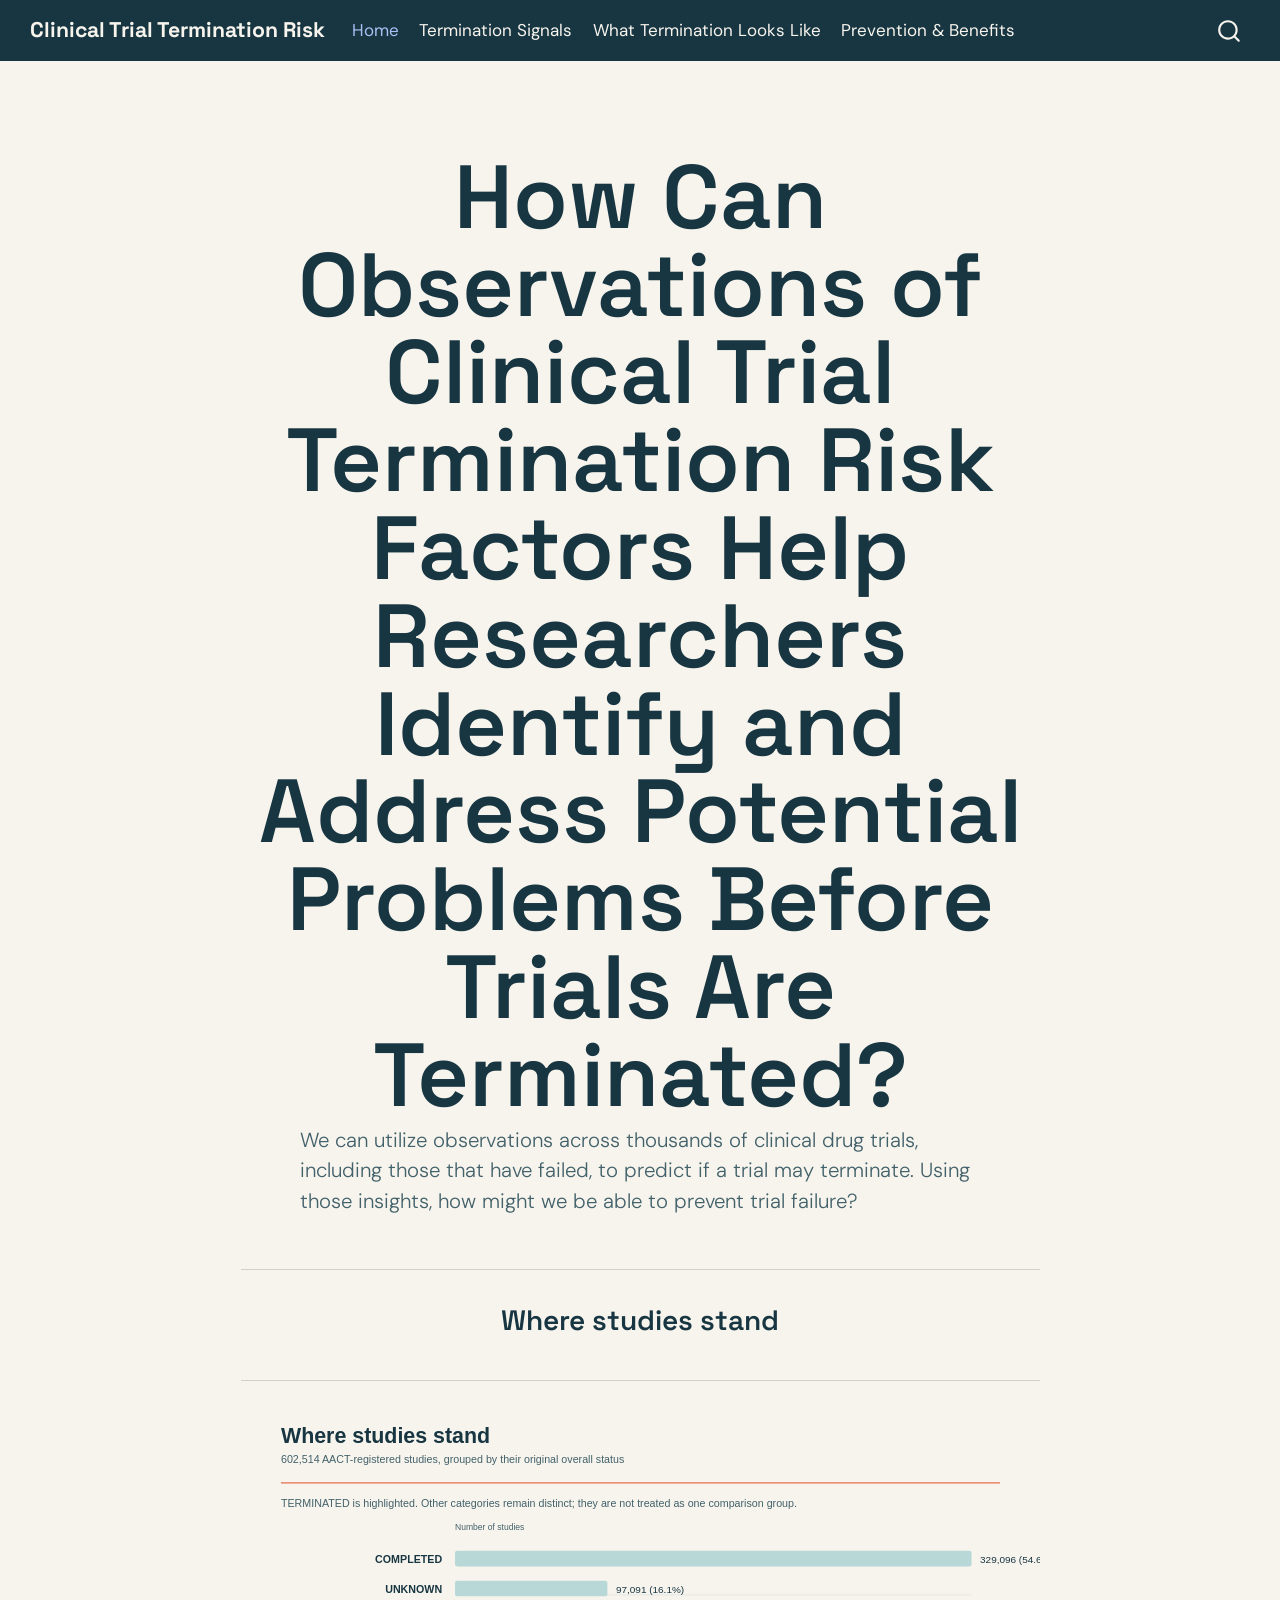
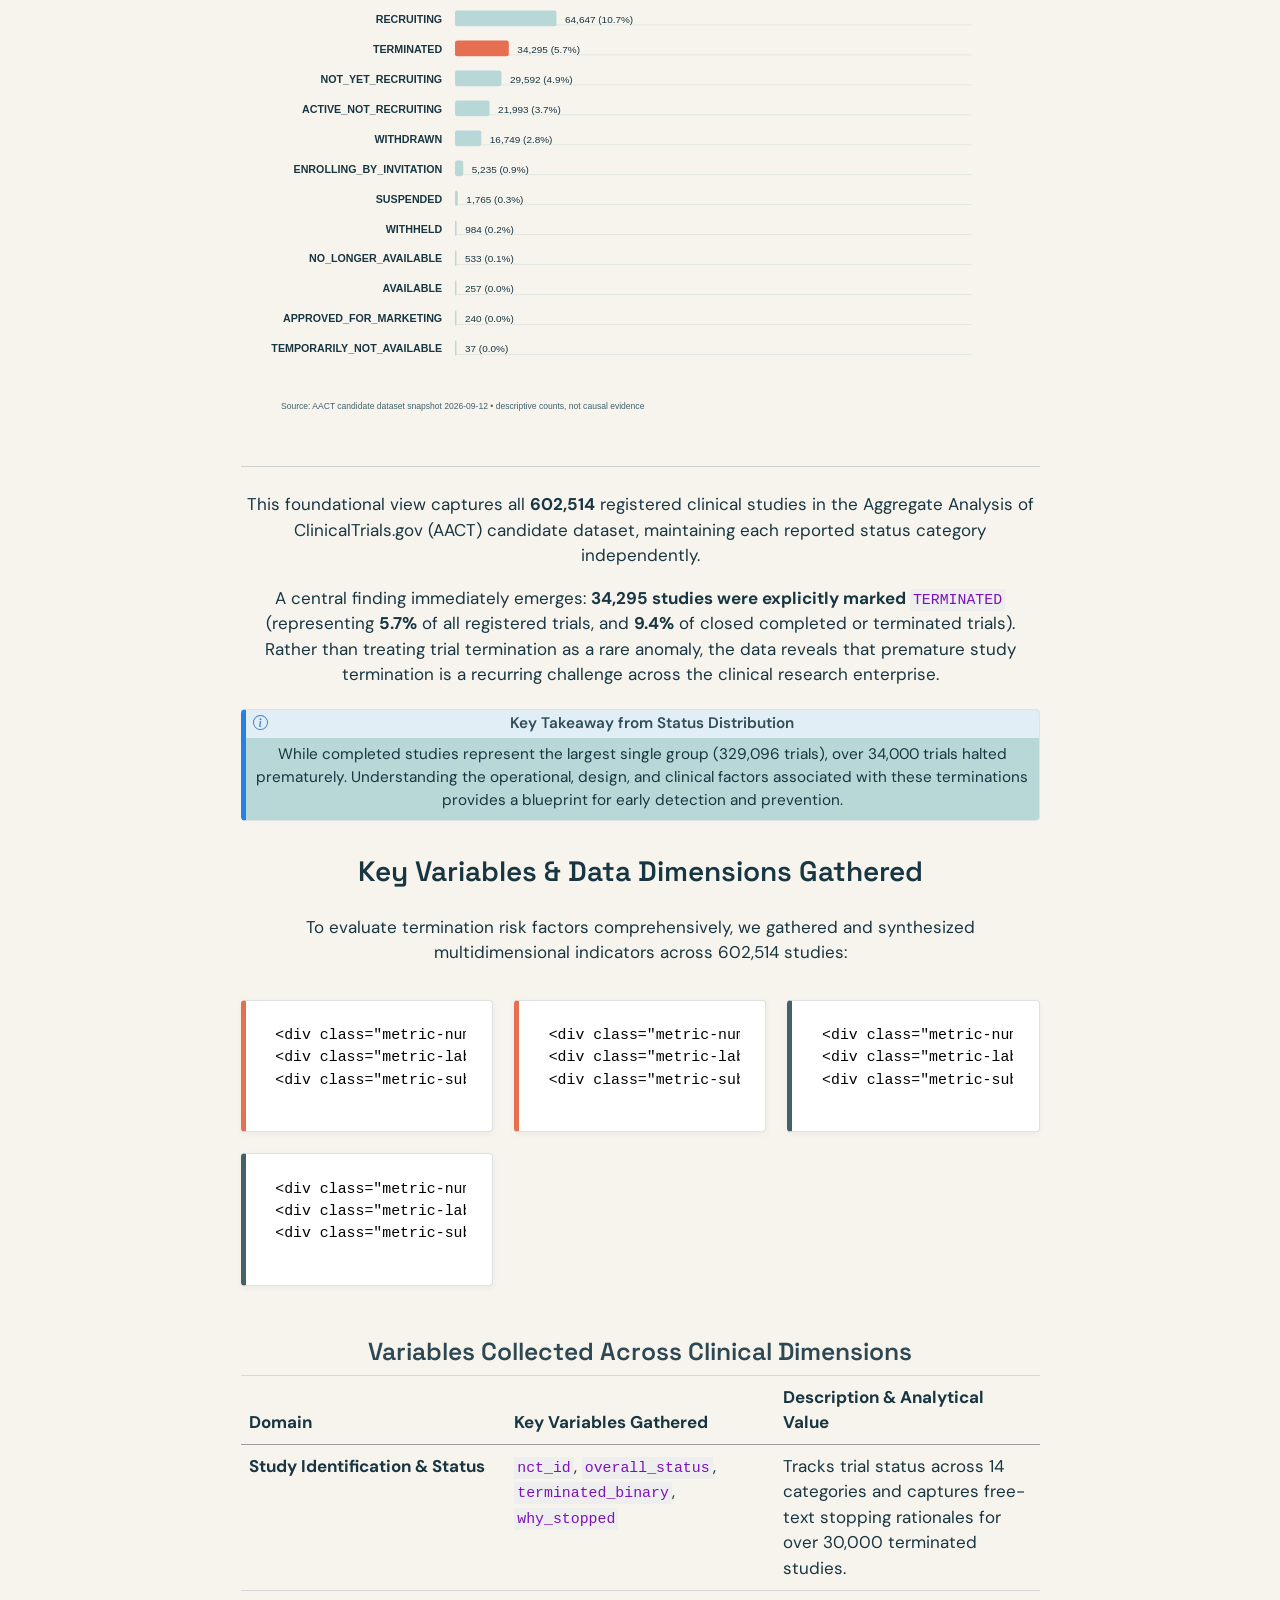
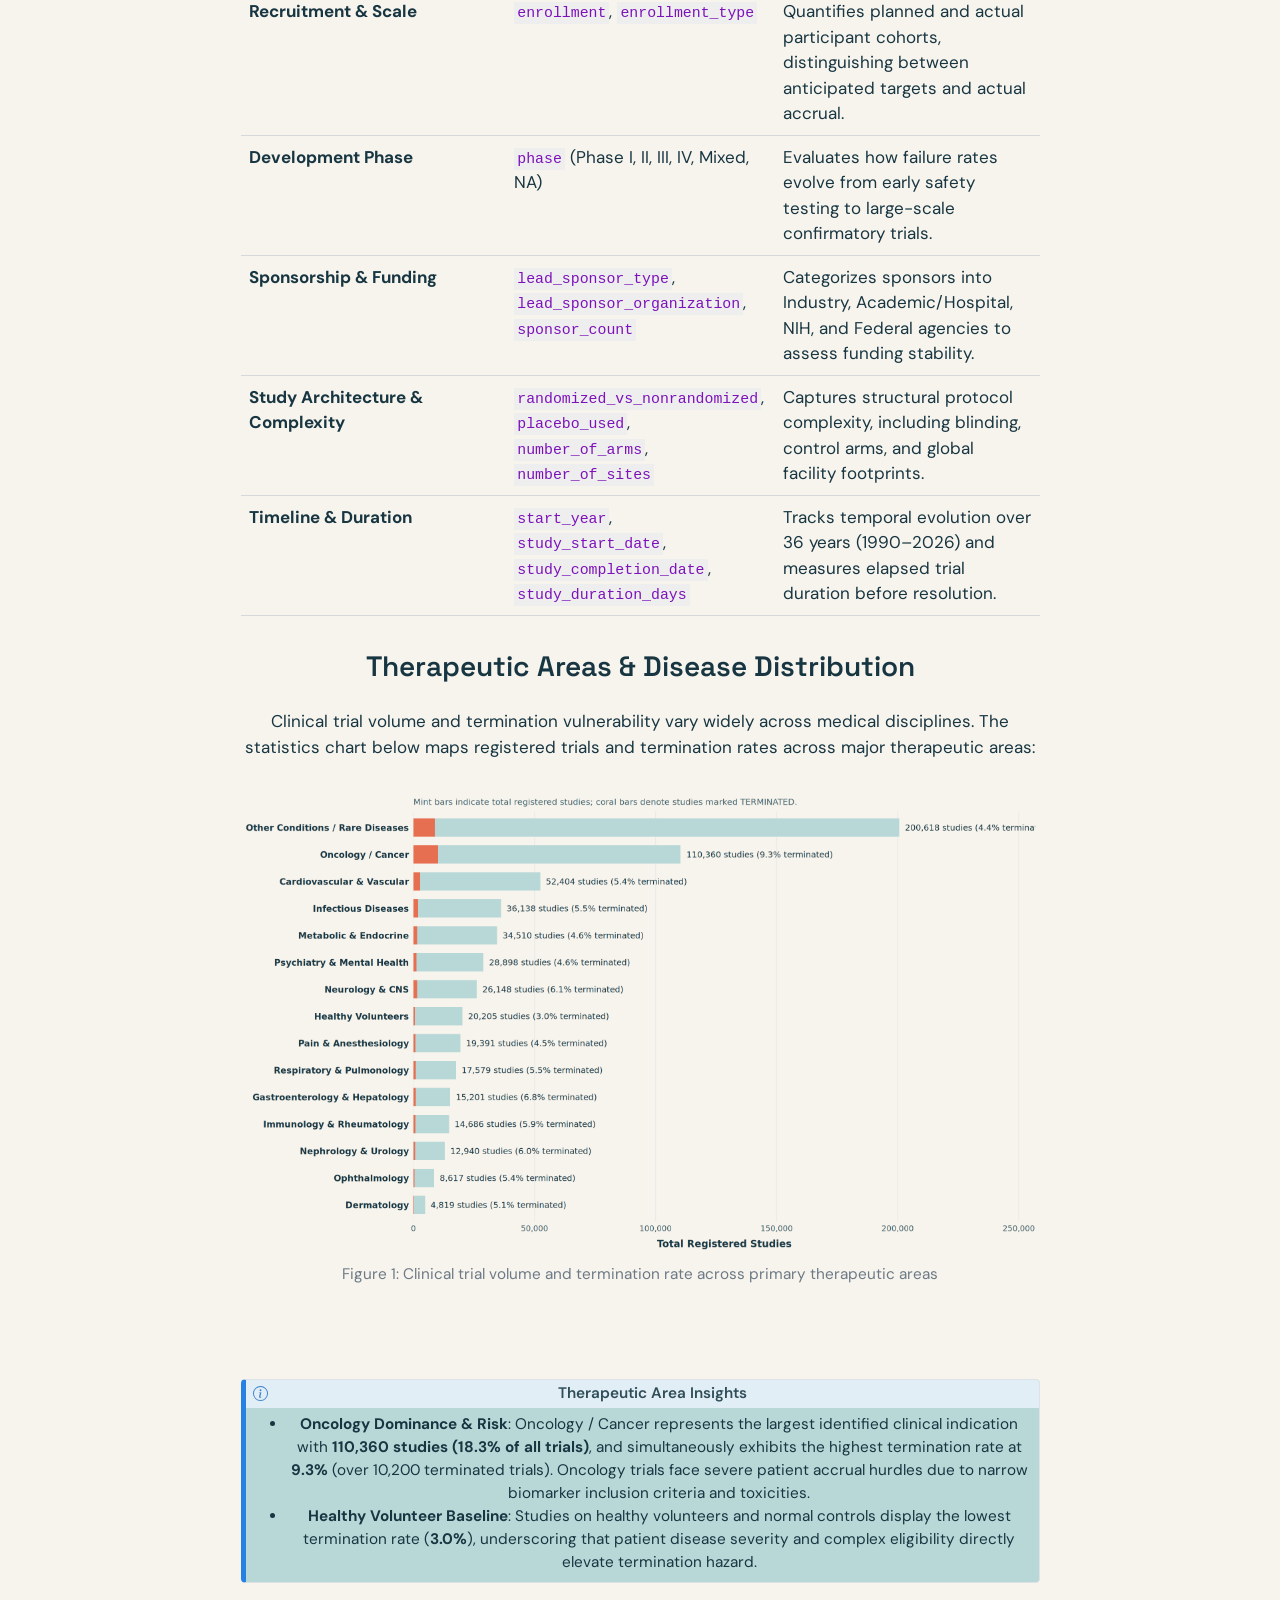
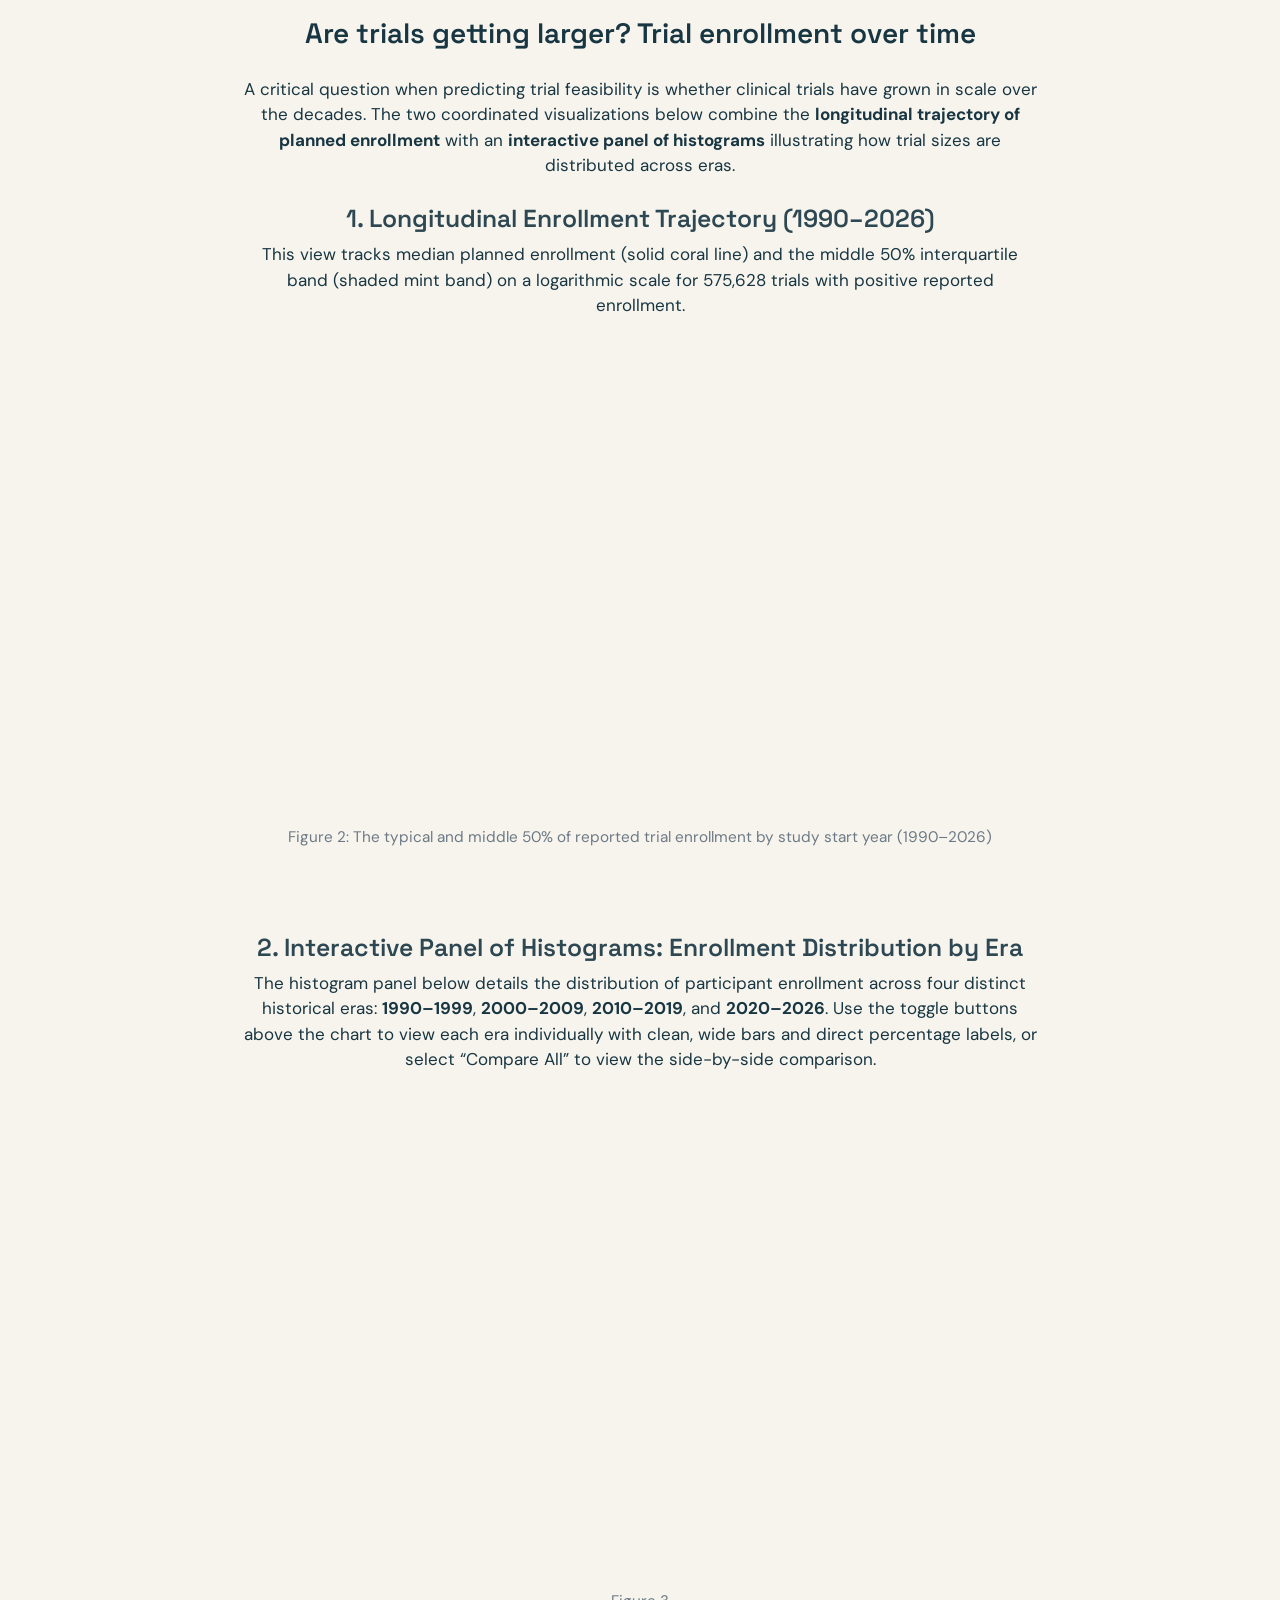
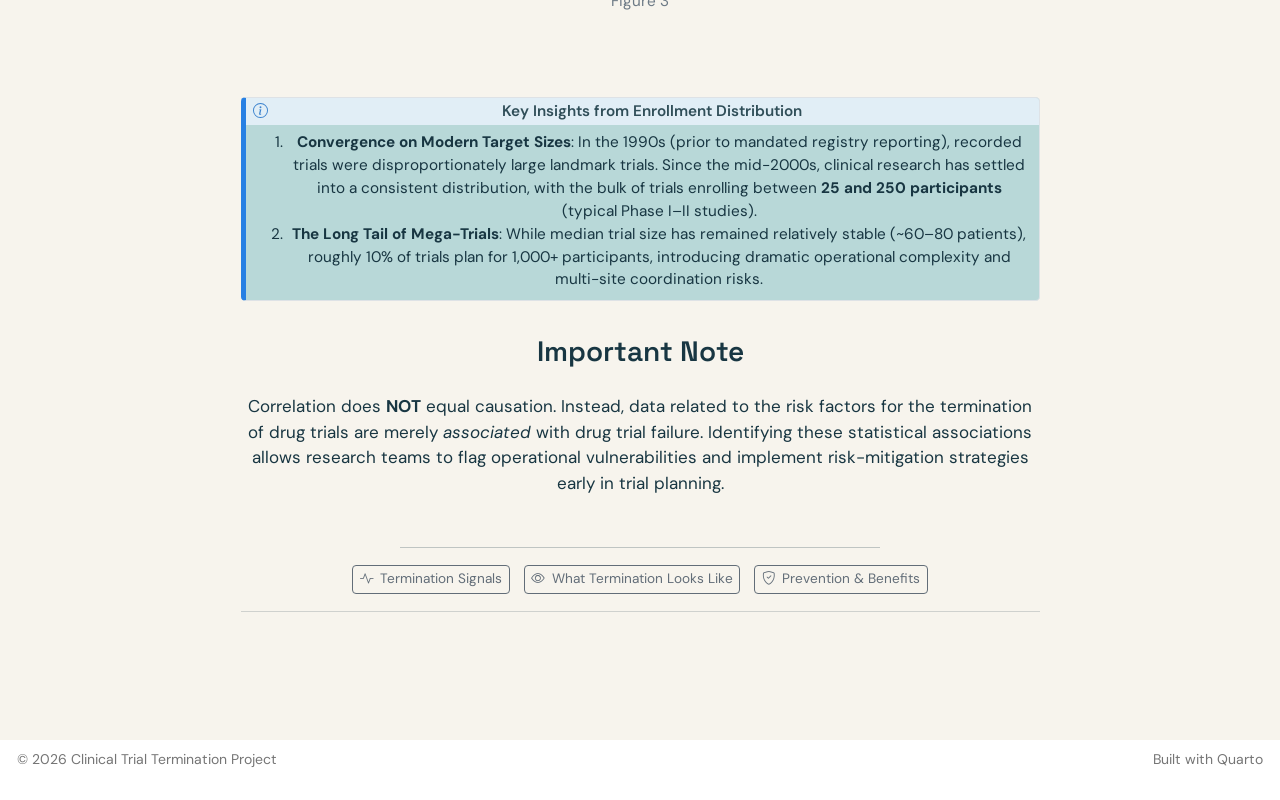
==== commit 939b988d: "Built site for gh-pages" ====
--- a/index.html
+++ b/index.html
@@ -278,11 +278,11 @@
 <h3 data-anchor-id="longitudinal-enrollment-trajectory-19902026">1. Longitudinal Enrollment Trajectory (1990–2026)</h3>
 <p>This view tracks median planned enrollment (solid coral line) and the middle 50% interquartile band (shaded mint band) on a logarithmic scale for 575,628 trials with positive reported enrollment.</p>
 <div class="cell">
-<div class="cell-output-display">
-<div id="fig-home-enrollment" class="quarto-float quarto-figure quarto-figure-center">
+<div id="fig-home-enrollment" class="cell-output-display quarto-float quarto-figure quarto-figure-center">
 <figure class="quarto-float quarto-float-fig figure">
 <div aria-describedby="fig-home-enrollment-caption-0ceaefa1-69ba-4598-a22c-09a6ac19f8ca">
-<img src="index_files/figure-html/fig-home-enrollment-1.png" class="img-fluid figure-img" width="1200">
+<div id="htmlwidget-67af9a5be5adb7dacbb5" style="width:100%;height:473px;" class="plotly html-widget"></div>
+<script type="application/json" data-for="htmlwidget-67af9a5be5adb7dacbb5">{"x":{"visdat":{"1ee678ad3942":["function () ","plotlyVisDat"]},"cur_data":"1ee678ad3942","attrs":{"1ee678ad3942":{"alpha_stroke":1,"sizes":[10,100],"spans":[1,20],"x":{},"y":{},"type":"scatter","mode":"lines","name":"75th Percentile","line":{"color":"rgba(66, 97, 106, 0.25)","width":1},"hoverinfo":"none","showlegend":false,"inherit":true},"1ee678ad3942.1":{"alpha_stroke":1,"sizes":[10,100],"spans":[1,20],"x":{},"y":{},"type":"scatter","mode":"lines","name":"Middle 50% (IQR: 25th–75th %ile)","fill":"tonexty","fillcolor":"rgba(184, 216, 216, 0.55)","line":{"color":"rgba(66, 97, 106, 0.25)","width":1},"hoverinfo":"none","showlegend":true,"inherit":true},"1ee678ad3942.2":{"alpha_stroke":1,"sizes":[10,100],"spans":[1,20],"x":{},"y":{},"type":"scatter","mode":"lines+markers","name":"Median Planned Enrollment","line":{"color":"#e76f51","width":2.5},"marker":{"color":"#e76f51","size":6.5,"line":{"color":"#183642","width":1.2}},"hovertemplate":"<b>Study Start Year: %{x}<\/b><br>Median Enrollment: <b>%{y:,}<\/b> participants<br>Middle 50% (IQR): <b>%{customdata[0]:,} to %{customdata[1]:,}<\/b><br>Registered Trials: <b>%{customdata[2]:,}<\/b><br>Mean Enrollment: <b>%{customdata[3]:,.0f}<\/b><extra><\/extra>","customdata":{},"inherit":true},"1ee678ad3942.3":{"alpha_stroke":1,"sizes":[10,100],"spans":[1,20],"x":{},"y":{},"type":"scatter","mode":"lines","name":"Mean Enrollment (Mega-Trial Skew)","line":{"color":"#f4a261","width":1.5,"dash":"dot"},"visible":"legendonly","hovertemplate":"<b>Year: %{x}<\/b><br>Mean Enrollment: <b>%{y:,.0f}<\/b> participants<br><i>Heavily skewed by 1,000+ participant trials<\/i><extra><\/extra>","inherit":true}},"layout":{"height":490,"margin":{"b":50,"l":70,"t":70,"r":30},"paper_bgcolor":"#f7f4ed","plot_bgcolor":"#f7f4ed","font":{"family":"DM Sans, system-ui, -apple-system, sans-serif","color":"#183642"},"hoverlabel":{"bgcolor":"#183642","font":{"color":"#ffffff","family":"DM Sans, system-ui, -apple-system, sans-serif","size":12}},"xaxis":{"domain":[0,1],"automargin":true,"title":{"text":"Study Start Year","font":{"size":12,"color":"#183642"}},"tickvals":[1990,1995,2000,2005,2010,2015,2020,2025],"gridcolor":"rgba(24, 54, 66, 0.08)","tickfont":{"size":10,"color":"#183642"}},"yaxis":{"domain":[0,1],"automargin":true,"title":{"text":"Reported Planned Enrollment (Log Scale)","font":{"size":12,"color":"#183642"}},"type":"log","tickvals":[10,100,1000,10000,100000,1000000],"ticktext":["10","100","1,000","10,000","100,000","1,000,000"],"gridcolor":"rgba(24, 54, 66, 0.1)","tickfont":{"size":10,"color":"#183642"}},"legend":{"orientation":"h","x":0.45000000000000001,"y":1.1799999999999999,"yanchor":"top","font":{"size":11,"family":"DM Sans, system-ui, -apple-system, sans-serif"}},"updatemenus":[{"type":"buttons","direction":"right","x":0,"y":1.1799999999999999,"xanchor":"left","yanchor":"top","buttons":[{"method":"relayout","args":[{"yaxis.type":"log","yaxis.title.text":"Reported Planned Enrollment (Log Scale)"}],"label":"Log Scale (Default)"},{"method":"relayout","args":[{"yaxis.type":"linear","yaxis.title.text":"Reported Planned Enrollment (Linear Scale)"}],"label":"Linear Scale"}],"font":{"family":"DM Sans, system-ui, -apple-system, sans-serif","size":11,"color":"#183642"}}],"hovermode":"closest","showlegend":true},"source":"A","config":{"modeBarButtonsToAdd":["hoverclosest","hovercompare"],"showSendToCloud":false,"displaylogo":false,"responsive":true},"data":[{"x":[1990,1991,1992,1993,1994,1995,1996,1997,1998,1999,2000,2001,2002,2003,2004,2005,2006,2007,2008,2009,2010,2011,2012,2013,2014,2015,2016,2017,2018,2019,2020,2021,2022,2023,2024,2025,2026],"y":[2000,1187,900,1000,610,600,400,355,400,360,400,365,314,306,298,240,240,210,200,200,200,200,200,187,186,188,188,188,180,172,202,198,180,178,180,180,190],"type":"scatter","mode":"lines","name":"75th Percentile","line":{"color":"rgba(66, 97, 106, 0.25)","width":1},"hoverinfo":["none","none","none","none","none","none","none","none","none","none","none","none","none","none","none","none","none","none","none","none","none","none","none","none","none","none","none","none","none","none","none","none","none","none","none","none","none"],"showlegend":false,"marker":{"color":"rgba(31,119,180,1)","line":{"color":"rgba(31,119,180,1)"}},"error_y":{"color":"rgba(31,119,180,1)"},"error_x":{"color":"rgba(31,119,180,1)"},"xaxis":"x","yaxis":"y","frame":null},{"fillcolor":"rgba(184, 216, 216, 0.55)","x":[1990,1991,1992,1993,1994,1995,1996,1997,1998,1999,2000,2001,2002,2003,2004,2005,2006,2007,2008,2009,2010,2011,2012,2013,2014,2015,2016,2017,2018,2019,2020,2021,2022,2023,2024,2025,2026],"y":[75,55,64,60,49,40,30,35,36,35,38,40,40,40,36,34,31,30,30,30,30,30,30,30,30,30,30,30,30,30,34,33,33,36,37,40,40],"type":"scatter","mode":"lines","name":"Middle 50% (IQR: 25th–75th %ile)","fill":"tonexty","line":{"color":"rgba(66, 97, 106, 0.25)","width":1},"hoverinfo":["none","none","none","none","none","none","none","none","none","none","none","none","none","none","none","none","none","none","none","none","none","none","none","none","none","none","none","none","none","none","none","none","none","none","none","none","none"],"showlegend":true,"marker":{"color":"rgba(255,127,14,1)","line":{"color":"rgba(255,127,14,1)"}},"error_y":{"color":"rgba(255,127,14,1)"},"error_x":{"color":"rgba(255,127,14,1)"},"xaxis":"x","yaxis":"y","frame":null},{"x":[1990,1991,1992,1993,1994,1995,1996,1997,1998,1999,2000,2001,2002,2003,2004,2005,2006,2007,2008,2009,2010,2011,2012,2013,2014,2015,2016,2017,2018,2019,2020,2021,2022,2023,2024,2025,2026],"y":[400,303,200,240,172,120,94,96,100,100,110,105,100,100,86,80,75,70,65,68,70,68,69,65,66,70,68,69,67,65,80,72,71,71,73,76,80],"type":"scatter","mode":"lines+markers","name":"Median Planned Enrollment","line":{"color":"#e76f51","width":2.5},"marker":{"color":"#e76f51","size":6.5,"line":{"color":"#183642","width":1.2}},"hovertemplate":["<b>Study Start Year: %{x}<\/b><br>Median Enrollment: <b>%{y:,}<\/b> participants<br>Middle 50% (IQR): <b>%{customdata[0]:,} to %{customdata[1]:,}<\/b><br>Registered Trials: <b>%{customdata[2]:,}<\/b><br>Mean Enrollment: <b>%{customdata[3]:,.0f}<\/b><extra><\/extra>","<b>Study Start Year: %{x}<\/b><br>Median Enrollment: <b>%{y:,}<\/b> participants<br>Middle 50% (IQR): <b>%{customdata[0]:,} to %{customdata[1]:,}<\/b><br>Registered Trials: <b>%{customdata[2]:,}<\/b><br>Mean Enrollment: <b>%{customdata[3]:,.0f}<\/b><extra><\/extra>","<b>Study Start Year: %{x}<\/b><br>Median Enrollment: <b>%{y:,}<\/b> participants<br>Middle 50% (IQR): <b>%{customdata[0]:,} to %{customdata[1]:,}<\/b><br>Registered Trials: <b>%{customdata[2]:,}<\/b><br>Mean Enrollment: <b>%{customdata[3]:,.0f}<\/b><extra><\/extra>","<b>Study Start Year: %{x}<\/b><br>Median Enrollment: <b>%{y:,}<\/b> participants<br>Middle 50% (IQR): <b>%{customdata[0]:,} to %{customdata[1]:,}<\/b><br>Registered Trials: <b>%{customdata[2]:,}<\/b><br>Mean Enrollment: <b>%{customdata[3]:,.0f}<\/b><extra><\/extra>","<b>Study Start Year: %{x}<\/b><br>Median Enrollment: <b>%{y:,}<\/b> participants<br>Middle 50% (IQR): <b>%{customdata[0]:,} to %{customdata[1]:,}<\/b><br>Registered Trials: <b>%{customdata[2]:,}<\/b><br>Mean Enrollment: <b>%{customdata[3]:,.0f}<\/b><extra><\/extra>","<b>Study Start Year: %{x}<\/b><br>Median Enrollment: <b>%{y:,}<\/b> participants<br>Middle 50% (IQR): <b>%{customdata[0]:,} to %{customdata[1]:,}<\/b><br>Registered Trials: <b>%{customdata[2]:,}<\/b><br>Mean Enrollment: <b>%{customdata[3]:,.0f}<\/b><extra><\/extra>","<b>Study Start Year: %{x}<\/b><br>Median Enrollment: <b>%{y:,}<\/b> participants<br>Middle 50% (IQR): <b>%{customdata[0]:,} to %{customdata[1]:,}<\/b><br>Registered Trials: <b>%{customdata[2]:,}<\/b><br>Mean Enrollment: <b>%{customdata[3]:,.0f}<\/b><extra><\/extra>","<b>Study Start Year: %{x}<\/b><br>Median Enrollment: <b>%{y:,}<\/b> participants<br>Middle 50% (IQR): <b>%{customdata[0]:,} to %{customdata[1]:,}<\/b><br>Registered Trials: <b>%{customdata[2]:,}<\/b><br>Mean Enrollment: <b>%{customdata[3]:,.0f}<\/b><extra><\/extra>","<b>Study Start Year: %{x}<\/b><br>Median Enrollment: <b>%{y:,}<\/b> participants<br>Middle 50% (IQR): <b>%{customdata[0]:,} to %{customdata[1]:,}<\/b><br>Registered Trials: <b>%{customdata[2]:,}<\/b><br>Mean Enrollment: <b>%{customdata[3]:,.0f}<\/b><extra><\/extra>","<b>Study Start Year: %{x}<\/b><br>Median Enrollment: <b>%{y:,}<\/b> participants<br>Middle 50% (IQR): <b>%{customdata[0]:,} to %{customdata[1]:,}<\/b><br>Registered Trials: <b>%{customdata[2]:,}<\/b><br>Mean Enrollment: <b>%{customdata[3]:,.0f}<\/b><extra><\/extra>","<b>Study Start Year: %{x}<\/b><br>Median Enrollment: <b>%{y:,}<\/b> participants<br>Middle 50% (IQR): <b>%{customdata[0]:,} to %{customdata[1]:,}<\/b><br>Registered Trials: <b>%{customdata[2]:,}<\/b><br>Mean Enrollment: <b>%{customdata[3]:,.0f}<\/b><extra><\/extra>","<b>Study Start Year: %{x}<\/b><br>Median Enrollment: <b>%{y:,}<\/b> participants<br>Middle 50% (IQR): <b>%{customdata[0]:,} to %{customdata[1]:,}<\/b><br>Registered Trials: <b>%{customdata[2]:,}<\/b><br>Mean Enrollment: <b>%{customdata[3]:,.0f}<\/b><extra><\/extra>","<b>Study Start Year: %{x}<\/b><br>Median Enrollment: <b>%{y:,}<\/b> participants<br>Middle 50% (IQR): <b>%{customdata[0]:,} to %{customdata[1]:,}<\/b><br>Registered Trials: <b>%{customdata[2]:,}<\/b><br>Mean Enrollment: <b>%{customdata[3]:,.0f}<\/b><extra><\/extra>","<b>Study Start Year: %{x}<\/b><br>Median Enrollment: <b>%{y:,}<\/b> participants<br>Middle 50% (IQR): <b>%{customdata[0]:,} to %{customdata[1]:,}<\/b><br>Registered Trials: <b>%{customdata[2]:,}<\/b><br>Mean Enrollment: <b>%{customdata[3]:,.0f}<\/b><extra><\/extra>","<b>Study Start Year: %{x}<\/b><br>Median Enrollment: <b>%{y:,}<\/b> participants<br>Middle 50% (IQR): <b>%{customdata[0]:,} to %{customdata[1]:,}<\/b><br>Registered Trials: <b>%{customdata[2]:,}<\/b><br>Mean Enrollment: <b>%{customdata[3]:,.0f}<\/b><extra><\/extra>","<b>Study Start Year: %{x}<\/b><br>Median Enrollment: <b>%{y:,}<\/b> participants<br>Middle 50% (IQR): <b>%{customdata[0]:,} to %{customdata[1]:,}<\/b><br>Registered Trials: <b>%{customdata[2]:,}<\/b><br>Mean Enrollment: <b>%{customdata[3]:,.0f}<\/b><extra><\/extra>","<b>Study Start Year: %{x}<\/b><br>Median Enrollment: <b>%{y:,}<\/b> participants<br>Middle 50% (IQR): <b>%{customdata[0]:,} to %{customdata[1]:,}<\/b><br>Registered Trials: <b>%{customdata[2]:,}<\/b><br>Mean Enrollment: <b>%{customdata[3]:,.0f}<\/b><extra><\/extra>","<b>Study Start Year: %{x}<\/b><br>Median Enrollment: <b>%{y:,}<\/b> participants<br>Middle 50% (IQR): <b>%{customdata[0]:,} to %{customdata[1]:,}<\/b><br>Registered Trials: <b>%{customdata[2]:,}<\/b><br>Mean Enrollment: <b>%{customdata[3]:,.0f}<\/b><extra><\/extra>","<b>Study Start Year: %{x}<\/b><br>Median Enrollment: <b>%{y:,}<\/b> participants<br>Middle 50% (IQR): <b>%{customdata[0]:,} to %{customdata[1]:,}<\/b><br>Registered Trials: <b>%{customdata[2]:,}<\/b><br>Mean Enrollment: <b>%{customdata[3]:,.0f}<\/b><extra><\/extra>","<b>Study Start Year: %{x}<\/b><br>Median Enrollment: <b>%{y:,}<\/b> participants<br>Middle 50% (IQR): <b>%{customdata[0]:,} to %{customdata[1]:,}<\/b><br>Registered Trials: <b>%{customdata[2]:,}<\/b><br>Mean Enrollment: <b>%{customdata[3]:,.0f}<\/b><extra><\/extra>","<b>Study Start Year: %{x}<\/b><br>Median Enrollment: <b>%{y:,}<\/b> participants<br>Middle 50% (IQR): <b>%{customdata[0]:,} to %{customdata[1]:,}<\/b><br>Registered Trials: <b>%{customdata[2]:,}<\/b><br>Mean Enrollment: <b>%{customdata[3]:,.0f}<\/b><extra><\/extra>","<b>Study Start Year: %{x}<\/b><br>Median Enrollment: <b>%{y:,}<\/b> participants<br>Middle 50% (IQR): <b>%{customdata[0]:,} to %{customdata[1]:,}<\/b><br>Registered Trials: <b>%{customdata[2]:,}<\/b><br>Mean Enrollment: <b>%{customdata[3]:,.0f}<\/b><extra><\/extra>","<b>Study Start Year: %{x}<\/b><br>Median Enrollment: <b>%{y:,}<\/b> participants<br>Middle 50% (IQR): <b>%{customdata[0]:,} to %{customdata[1]:,}<\/b><br>Registered Trials: <b>%{customdata[2]:,}<\/b><br>Mean Enrollment: <b>%{customdata[3]:,.0f}<\/b><extra><\/extra>","<b>Study Start Year: %{x}<\/b><br>Median Enrollment: <b>%{y:,}<\/b> participants<br>Middle 50% (IQR): <b>%{customdata[0]:,} to %{customdata[1]:,}<\/b><br>Registered Trials: <b>%{customdata[2]:,}<\/b><br>Mean Enrollment: <b>%{customdata[3]:,.0f}<\/b><extra><\/extra>","<b>Study Start Year: %{x}<\/b><br>Median Enrollment: <b>%{y:,}<\/b> participants<br>Middle 50% (IQR): <b>%{customdata[0]:,} to %{customdata[1]:,}<\/b><br>Registered Trials: <b>%{customdata[2]:,}<\/b><br>Mean Enrollment: <b>%{customdata[3]:,.0f}<\/b><extra><\/extra>","<b>Study Start Year: %{x}<\/b><br>Median Enrollment: <b>%{y:,}<\/b> participants<br>Middle 50% (IQR): <b>%{customdata[0]:,} to %{customdata[1]:,}<\/b><br>Registered Trials: <b>%{customdata[2]:,}<\/b><br>Mean Enrollment: <b>%{customdata[3]:,.0f}<\/b><extra><\/extra>","<b>Study Start Year: %{x}<\/b><br>Median Enrollment: <b>%{y:,}<\/b> participants<br>Middle 50% (IQR): <b>%{customdata[0]:,} to %{customdata[1]:,}<\/b><br>Registered Trials: <b>%{customdata[2]:,}<\/b><br>Mean Enrollment: <b>%{customdata[3]:,.0f}<\/b><extra><\/extra>","<b>Study Start Year: %{x}<\/b><br>Median Enrollment: <b>%{y:,}<\/b> participants<br>Middle 50% (IQR): <b>%{customdata[0]:,} to %{customdata[1]:,}<\/b><br>Registered Trials: <b>%{customdata[2]:,}<\/b><br>Mean Enrollment: <b>%{customdata[3]:,.0f}<\/b><extra><\/extra>","<b>Study Start Year: %{x}<\/b><br>Median Enrollment: <b>%{y:,}<\/b> participants<br>Middle 50% (IQR): <b>%{customdata[0]:,} to %{customdata[1]:,}<\/b><br>Registered Trials: <b>%{customdata[2]:,}<\/b><br>Mean Enrollment: <b>%{customdata[3]:,.0f}<\/b><extra><\/extra>","<b>Study Start Year: %{x}<\/b><br>Median Enrollment: <b>%{y:,}<\/b> participants<br>Middle 50% (IQR): <b>%{customdata[0]:,} to %{customdata[1]:,}<\/b><br>Registered Trials: <b>%{customdata[2]:,}<\/b><br>Mean Enrollment: <b>%{customdata[3]:,.0f}<\/b><extra><\/extra>","<b>Study Start Year: %{x}<\/b><br>Median Enrollment: <b>%{y:,}<\/b> participants<br>Middle 50% (IQR): <b>%{customdata[0]:,} to %{customdata[1]:,}<\/b><br>Registered Trials: <b>%{customdata[2]:,}<\/b><br>Mean Enrollment: <b>%{customdata[3]:,.0f}<\/b><extra><\/extra>","<b>Study Start Year: %{x}<\/b><br>Median Enrollment: <b>%{y:,}<\/b> participants<br>Middle 50% (IQR): <b>%{customdata[0]:,} to %{customdata[1]:,}<\/b><br>Registered Trials: <b>%{customdata[2]:,}<\/b><br>Mean Enrollment: <b>%{customdata[3]:,.0f}<\/b><extra><\/extra>","<b>Study Start Year: %{x}<\/b><br>Median Enrollment: <b>%{y:,}<\/b> participants<br>Middle 50% (IQR): <b>%{customdata[0]:,} to %{customdata[1]:,}<\/b><br>Registered Trials: <b>%{customdata[2]:,}<\/b><br>Mean Enrollment: <b>%{customdata[3]:,.0f}<\/b><extra><\/extra>","<b>Study Start Year: %{x}<\/b><br>Median Enrollment: <b>%{y:,}<\/b> participants<br>Middle 50% (IQR): <b>%{customdata[0]:,} to %{customdata[1]:,}<\/b><br>Registered Trials: <b>%{customdata[2]:,}<\/b><br>Mean Enrollment: <b>%{customdata[3]:,.0f}<\/b><extra><\/extra>","<b>Study Start Year: %{x}<\/b><br>Median Enrollment: <b>%{y:,}<\/b> participants<br>Middle 50% (IQR): <b>%{customdata[0]:,} to %{customdata[1]:,}<\/b><br>Registered Trials: <b>%{customdata[2]:,}<\/b><br>Mean Enrollment: <b>%{customdata[3]:,.0f}<\/b><extra><\/extra>","<b>Study Start Year: %{x}<\/b><br>Median Enrollment: <b>%{y:,}<\/b> participants<br>Middle 50% (IQR): <b>%{customdata[0]:,} to %{customdata[1]:,}<\/b><br>Registered Trials: <b>%{customdata[2]:,}<\/b><br>Mean Enrollment: <b>%{customdata[3]:,.0f}<\/b><extra><\/extra>","<b>Study Start Year: %{x}<\/b><br>Median Enrollment: <b>%{y:,}<\/b> participants<br>Middle 50% (IQR): <b>%{customdata[0]:,} to %{customdata[1]:,}<\/b><br>Registered Trials: <b>%{customdata[2]:,}<\/b><br>Mean Enrollment: <b>%{customdata[3]:,.0f}<\/b><extra><\/extra>"],"customdata":[[75,2000,81,27494.200000000001],[55,1187,110,929230.69999999995],[64,900,142,11358.299999999999],[60,1000,227,4526],[49,610,263,10300.299999999999],[40,600,416,28606.200000000001],[30,400,542,12635.1],[35,355,741,15549.700000000001],[36,400,1047,31017.299999999999],[35,360,1356,2295.6999999999998],[38,400,1917,12313.299999999999],[40,365,2553,4284.6999999999998],[40,314,3807,28755.400000000001],[40,306,5348,3171.5],[36,298,7125,859.5],[34,240,8981,5485.1000000000004],[31,240,10897,4969.1999999999998],[30,210,12434,1675.2],[30,200,14437,1687.5],[30,200,15728,2106.3000000000002],[30,200,16948,11483.6],[30,200,17777,3963.9000000000001],[30,200,18772,3685.1999999999998],[30,187,19635,8126.5],[30,186,21868,3420.6999999999998],[30,188,23607,5932.6000000000004],[30,188,25557,2323.1999999999998],[30,188,27148,7134.6999999999998],[30,180,29265,3060.1999999999998],[30,172,30959,3522],[34,202,32376,3900.8000000000002],[33,198,37349,6595.6000000000004],[33,180,36597,11614],[36,178,38305,4948.8000000000002],[37,180,39711,3440],[40,180,39173,7335.3999999999996],[40,190,32429,2991.1999999999998]],"error_y":{"color":"rgba(44,160,44,1)"},"error_x":{"color":"rgba(44,160,44,1)"},"xaxis":"x","yaxis":"y","frame":null},{"x":[1990,1991,1992,1993,1994,1995,1996,1997,1998,1999,2000,2001,2002,2003,2004,2005,2006,2007,2008,2009,2010,2011,2012,2013,2014,2015,2016,2017,2018,2019,2020,2021,2022,2023,2024,2025,2026],"y":[27494.200000000001,929230.69999999995,11358.299999999999,4526,10300.299999999999,28606.200000000001,12635.1,15549.700000000001,31017.299999999999,2295.6999999999998,12313.299999999999,4284.6999999999998,28755.400000000001,3171.5,859.5,5485.1000000000004,4969.1999999999998,1675.2,1687.5,2106.3000000000002,11483.6,3963.9000000000001,3685.1999999999998,8126.5,3420.6999999999998,5932.6000000000004,2323.1999999999998,7134.6999999999998,3060.1999999999998,3522,3900.8000000000002,6595.6000000000004,11614,4948.8000000000002,3440,7335.3999999999996,2991.1999999999998],"type":"scatter","mode":"lines","name":"Mean Enrollment (Mega-Trial Skew)","line":{"color":"#f4a261","width":1.5,"dash":"dot"},"visible":"legendonly","hovertemplate":["<b>Year: %{x}<\/b><br>Mean Enrollment: <b>%{y:,.0f}<\/b> participants<br><i>Heavily skewed by 1,000+ participant trials<\/i><extra><\/extra>","<b>Year: %{x}<\/b><br>Mean Enrollment: <b>%{y:,.0f}<\/b> participants<br><i>Heavily skewed by 1,000+ participant trials<\/i><extra><\/extra>","<b>Year: %{x}<\/b><br>Mean Enrollment: <b>%{y:,.0f}<\/b> participants<br><i>Heavily skewed by 1,000+ participant trials<\/i><extra><\/extra>","<b>Year: %{x}<\/b><br>Mean Enrollment: <b>%{y:,.0f}<\/b> participants<br><i>Heavily skewed by 1,000+ participant trials<\/i><extra><\/extra>","<b>Year: %{x}<\/b><br>Mean Enrollment: <b>%{y:,.0f}<\/b> participants<br><i>Heavily skewed by 1,000+ participant trials<\/i><extra><\/extra>","<b>Year: %{x}<\/b><br>Mean Enrollment: <b>%{y:,.0f}<\/b> participants<br><i>Heavily skewed by 1,000+ participant trials<\/i><extra><\/extra>","<b>Year: %{x}<\/b><br>Mean Enrollment: <b>%{y:,.0f}<\/b> participants<br><i>Heavily skewed by 1,000+ participant trials<\/i><extra><\/extra>","<b>Year: %{x}<\/b><br>Mean Enrollment: <b>%{y:,.0f}<\/b> participants<br><i>Heavily skewed by 1,000+ participant trials<\/i><extra><\/extra>","<b>Year: %{x}<\/b><br>Mean Enrollment: <b>%{y:,.0f}<\/b> participants<br><i>Heavily skewed by 1,000+ participant trials<\/i><extra><\/extra>","<b>Year: %{x}<\/b><br>Mean Enrollment: <b>%{y:,.0f}<\/b> participants<br><i>Heavily skewed by 1,000+ participant trials<\/i><extra><\/extra>","<b>Year: %{x}<\/b><br>Mean Enrollment: <b>%{y:,.0f}<\/b> participants<br><i>Heavily skewed by 1,000+ participant trials<\/i><extra><\/extra>","<b>Year: %{x}<\/b><br>Mean Enrollment: <b>%{y:,.0f}<\/b> participants<br><i>Heavily skewed by 1,000+ participant trials<\/i><extra><\/extra>","<b>Year: %{x}<\/b><br>Mean Enrollment: <b>%{y:,.0f}<\/b> participants<br><i>Heavily skewed by 1,000+ participant trials<\/i><extra><\/extra>","<b>Year: %{x}<\/b><br>Mean Enrollment: <b>%{y:,.0f}<\/b> participants<br><i>Heavily skewed by 1,000+ participant trials<\/i><extra><\/extra>","<b>Year: %{x}<\/b><br>Mean Enrollment: <b>%{y:,.0f}<\/b> participants<br><i>Heavily skewed by 1,000+ participant trials<\/i><extra><\/extra>","<b>Year: %{x}<\/b><br>Mean Enrollment: <b>%{y:,.0f}<\/b> participants<br><i>Heavily skewed by 1,000+ participant trials<\/i><extra><\/extra>","<b>Year: %{x}<\/b><br>Mean Enrollment: <b>%{y:,.0f}<\/b> participants<br><i>Heavily skewed by 1,000+ participant trials<\/i><extra><\/extra>","<b>Year: %{x}<\/b><br>Mean Enrollment: <b>%{y:,.0f}<\/b> participants<br><i>Heavily skewed by 1,000+ participant trials<\/i><extra><\/extra>","<b>Year: %{x}<\/b><br>Mean Enrollment: <b>%{y:,.0f}<\/b> participants<br><i>Heavily skewed by 1,000+ participant trials<\/i><extra><\/extra>","<b>Year: %{x}<\/b><br>Mean Enrollment: <b>%{y:,.0f}<\/b> participants<br><i>Heavily skewed by 1,000+ participant trials<\/i><extra><\/extra>","<b>Year: %{x}<\/b><br>Mean Enrollment: <b>%{y:,.0f}<\/b> participants<br><i>Heavily skewed by 1,000+ participant trials<\/i><extra><\/extra>","<b>Year: %{x}<\/b><br>Mean Enrollment: <b>%{y:,.0f}<\/b> participants<br><i>Heavily skewed by 1,000+ participant trials<\/i><extra><\/extra>","<b>Year: %{x}<\/b><br>Mean Enrollment: <b>%{y:,.0f}<\/b> participants<br><i>Heavily skewed by 1,000+ participant trials<\/i><extra><\/extra>","<b>Year: %{x}<\/b><br>Mean Enrollment: <b>%{y:,.0f}<\/b> participants<br><i>Heavily skewed by 1,000+ participant trials<\/i><extra><\/extra>","<b>Year: %{x}<\/b><br>Mean Enrollment: <b>%{y:,.0f}<\/b> participants<br><i>Heavily skewed by 1,000+ participant trials<\/i><extra><\/extra>","<b>Year: %{x}<\/b><br>Mean Enrollment: <b>%{y:,.0f}<\/b> participants<br><i>Heavily skewed by 1,000+ participant trials<\/i><extra><\/extra>","<b>Year: %{x}<\/b><br>Mean Enrollment: <b>%{y:,.0f}<\/b> participants<br><i>Heavily skewed by 1,000+ participant trials<\/i><extra><\/extra>","<b>Year: %{x}<\/b><br>Mean Enrollment: <b>%{y:,.0f}<\/b> participants<br><i>Heavily skewed by 1,000+ participant trials<\/i><extra><\/extra>","<b>Year: %{x}<\/b><br>Mean Enrollment: <b>%{y:,.0f}<\/b> participants<br><i>Heavily skewed by 1,000+ participant trials<\/i><extra><\/extra>","<b>Year: %{x}<\/b><br>Mean Enrollment: <b>%{y:,.0f}<\/b> participants<br><i>Heavily skewed by 1,000+ participant trials<\/i><extra><\/extra>","<b>Year: %{x}<\/b><br>Mean Enrollment: <b>%{y:,.0f}<\/b> participants<br><i>Heavily skewed by 1,000+ participant trials<\/i><extra><\/extra>","<b>Year: %{x}<\/b><br>Mean Enrollment: <b>%{y:,.0f}<\/b> participants<br><i>Heavily skewed by 1,000+ participant trials<\/i><extra><\/extra>","<b>Year: %{x}<\/b><br>Mean Enrollment: <b>%{y:,.0f}<\/b> participants<br><i>Heavily skewed by 1,000+ participant trials<\/i><extra><\/extra>","<b>Year: %{x}<\/b><br>Mean Enrollment: <b>%{y:,.0f}<\/b> participants<br><i>Heavily skewed by 1,000+ participant trials<\/i><extra><\/extra>","<b>Year: %{x}<\/b><br>Mean Enrollment: <b>%{y:,.0f}<\/b> participants<br><i>Heavily skewed by 1,000+ participant trials<\/i><extra><\/extra>","<b>Year: %{x}<\/b><br>Mean Enrollment: <b>%{y:,.0f}<\/b> participants<br><i>Heavily skewed by 1,000+ participant trials<\/i><extra><\/extra>","<b>Year: %{x}<\/b><br>Mean Enrollment: <b>%{y:,.0f}<\/b> participants<br><i>Heavily skewed by 1,000+ participant trials<\/i><extra><\/extra>"],"marker":{"color":"rgba(214,39,40,1)","line":{"color":"rgba(214,39,40,1)"}},"error_y":{"color":"rgba(214,39,40,1)"},"error_x":{"color":"rgba(214,39,40,1)"},"xaxis":"x","yaxis":"y","frame":null}],"highlight":{"on":"plotly_click","persistent":false,"dynamic":false,"selectize":false,"opacityDim":0.20000000000000001,"selected":{"opacity":1},"debounce":0},"shinyEvents":["plotly_hover","plotly_click","plotly_selected","plotly_relayout","plotly_brushed","plotly_brushing","plotly_clickannotation","plotly_doubleclick","plotly_deselect","plotly_afterplot","plotly_sunburstclick"],"base_url":"https://plot.ly"},"evals":[],"jsHooks":[]}</script>
 </div>
 <figcaption class="quarto-float-caption-bottom quarto-float-caption quarto-float-fig" id="fig-home-enrollment-caption-0ceaefa1-69ba-4598-a22c-09a6ac19f8ca">
 Figure&nbsp;2: The typical and middle 50% of reported trial enrollment by study start year (1990–2026)
@@ -290,17 +290,16 @@
 </figure>
 </div>
 </div>
-</div>
 </section>
 <section id="interactive-panel-of-histograms-enrollment-distribution-by-era" class="level3">
 <h3 data-anchor-id="interactive-panel-of-histograms-enrollment-distribution-by-era">2. Interactive Panel of Histograms: Enrollment Distribution by Era</h3>
-<p>The histogram panel below details the distribution of participant enrollment across four distinct historical eras: <strong>1990–1999</strong>, <strong>2000–2009</strong>, <strong>2010–2019</strong>, and <strong>2020–2026</strong>. Hover over any bar to inspect the exact share and number of trials within that enrollment bin, or click eras in the legend to compare subsets.</p>
+<p>The histogram panel below details the distribution of participant enrollment across four distinct historical eras: <strong>1990–1999</strong>, <strong>2000–2009</strong>, <strong>2010–2019</strong>, and <strong>2020–2026</strong>. Use the toggle buttons above the chart to view each era individually with clean, wide bars and direct percentage labels, or select “Compare All” to view the side-by-side comparison.</p>
 <div class="cell">
 <div id="fig-home-histograms" class="cell-output-display quarto-float quarto-figure quarto-figure-center">
 <figure class="quarto-float quarto-float-fig figure">
 <div aria-describedby="fig-home-histograms-caption-0ceaefa1-69ba-4598-a22c-09a6ac19f8ca">
-<div class="plotly html-widget html-fill-item" id="htmlwidget-6c2793f2a524eff54470" style="width:100%;height:464px;"></div>
-<script type="application/json" data-for="htmlwidget-6c2793f2a524eff54470">{"x":{"visdat":{"1c7c134a09253":["function () ","plotlyVisDat"],"1c7c16431e136":["function () ","data"],"1c7c1130e316b":["function () ","data"],"1c7c157d49bf8":["function () ","data"],"1c7c11e86a366":["function () ","data"]},"cur_data":"1c7c11e86a366","attrs":{"1c7c16431e136":{"alpha_stroke":1,"sizes":[10,100],"spans":[1,20],"x":{},"y":{},"type":"bar","name":"1990–1999","marker":{"color":"#42616a","line":{"color":"#ffffff","width":0.5}},"hovertemplate":["<b>1990–1999 Era<\/b><br>Cohort Range: %{x} participants<br>Share of Trials: %{y:.1f}%<br>Total Trials in Bin: 66<extra><\/extra>","<b>1990–1999 Era<\/b><br>Cohort Range: %{x} participants<br>Share of Trials: %{y:.1f}%<br>Total Trials in Bin: 124<extra><\/extra>","<b>1990–1999 Era<\/b><br>Cohort Range: %{x} participants<br>Share of Trials: %{y:.1f}%<br>Total Trials in Bin: 545<extra><\/extra>","<b>1990–1999 Era<\/b><br>Cohort Range: %{x} participants<br>Share of Trials: %{y:.1f}%<br>Total Trials in Bin: 837<extra><\/extra>","<b>1990–1999 Era<\/b><br>Cohort Range: %{x} participants<br>Share of Trials: %{y:.1f}%<br>Total Trials in Bin: 732<extra><\/extra>","<b>1990–1999 Era<\/b><br>Cohort Range: %{x} participants<br>Share of Trials: %{y:.1f}%<br>Total Trials in Bin: 894<extra><\/extra>","<b>1990–1999 Era<\/b><br>Cohort Range: %{x} participants<br>Share of Trials: %{y:.1f}%<br>Total Trials in Bin: 543<extra><\/extra>","<b>1990–1999 Era<\/b><br>Cohort Range: %{x} participants<br>Share of Trials: %{y:.1f}%<br>Total Trials in Bin: 443<extra><\/extra>","<b>1990–1999 Era<\/b><br>Cohort Range: %{x} participants<br>Share of Trials: %{y:.1f}%<br>Total Trials in Bin: 346<extra><\/extra>","<b>1990–1999 Era<\/b><br>Cohort Range: %{x} participants<br>Share of Trials: %{y:.1f}%<br>Total Trials in Bin: 131<extra><\/extra>","<b>1990–1999 Era<\/b><br>Cohort Range: %{x} participants<br>Share of Trials: %{y:.1f}%<br>Total Trials in Bin: 83<extra><\/extra>","<b>1990–1999 Era<\/b><br>Cohort Range: %{x} participants<br>Share of Trials: %{y:.1f}%<br>Total Trials in Bin: 104<extra><\/extra>","<b>1990–1999 Era<\/b><br>Cohort Range: %{x} participants<br>Share of Trials: %{y:.1f}%<br>Total Trials in Bin: 77<extra><\/extra>"],"inherit":true},"1c7c1130e316b":{"alpha_stroke":1,"sizes":[10,100],"spans":[1,20],"x":{},"y":{},"type":"bar","name":"2000–2009","marker":{"color":"#b8d8d8","line":{"color":"#ffffff","width":0.5}},"hovertemplate":["<b>2000–2009 Era<\/b><br>Cohort Range: %{x} participants<br>Share of Trials: %{y:.1f}%<br>Total Trials in Bin: 1,353<extra><\/extra>","<b>2000–2009 Era<\/b><br>Cohort Range: %{x} participants<br>Share of Trials: %{y:.1f}%<br>Total Trials in Bin: 2,292<extra><\/extra>","<b>2000–2009 Era<\/b><br>Cohort Range: %{x} participants<br>Share of Trials: %{y:.1f}%<br>Total Trials in Bin: 11,724<extra><\/extra>","<b>2000–2009 Era<\/b><br>Cohort Range: %{x} participants<br>Share of Trials: %{y:.1f}%<br>Total Trials in Bin: 15,451<extra><\/extra>","<b>2000–2009 Era<\/b><br>Cohort Range: %{x} participants<br>Share of Trials: %{y:.1f}%<br>Total Trials in Bin: 15,636<extra><\/extra>","<b>2000–2009 Era<\/b><br>Cohort Range: %{x} participants<br>Share of Trials: %{y:.1f}%<br>Total Trials in Bin: 16,742<extra><\/extra>","<b>2000–2009 Era<\/b><br>Cohort Range: %{x} participants<br>Share of Trials: %{y:.1f}%<br>Total Trials in Bin: 8,561<extra><\/extra>","<b>2000–2009 Era<\/b><br>Cohort Range: %{x} participants<br>Share of Trials: %{y:.1f}%<br>Total Trials in Bin: 5,297<extra><\/extra>","<b>2000–2009 Era<\/b><br>Cohort Range: %{x} participants<br>Share of Trials: %{y:.1f}%<br>Total Trials in Bin: 3,438<extra><\/extra>","<b>2000–2009 Era<\/b><br>Cohort Range: %{x} participants<br>Share of Trials: %{y:.1f}%<br>Total Trials in Bin: 1,215<extra><\/extra>","<b>2000–2009 Era<\/b><br>Cohort Range: %{x} participants<br>Share of Trials: %{y:.1f}%<br>Total Trials in Bin: 637<extra><\/extra>","<b>2000–2009 Era<\/b><br>Cohort Range: %{x} participants<br>Share of Trials: %{y:.1f}%<br>Total Trials in Bin: 571<extra><\/extra>","<b>2000–2009 Era<\/b><br>Cohort Range: %{x} participants<br>Share of Trials: %{y:.1f}%<br>Total Trials in Bin: 310<extra><\/extra>"],"inherit":true},"1c7c157d49bf8":{"alpha_stroke":1,"sizes":[10,100],"spans":[1,20],"x":{},"y":{},"type":"bar","name":"2010–2019","marker":{"color":"#183642","line":{"color":"#ffffff","width":0.5}},"hovertemplate":["<b>2010–2019 Era<\/b><br>Cohort Range: %{x} participants<br>Share of Trials: %{y:.1f}%<br>Total Trials in Bin: 5,024<extra><\/extra>","<b>2010–2019 Era<\/b><br>Cohort Range: %{x} participants<br>Share of Trials: %{y:.1f}%<br>Total Trials in Bin: 7,366<extra><\/extra>","<b>2010–2019 Era<\/b><br>Cohort Range: %{x} participants<br>Share of Trials: %{y:.1f}%<br>Total Trials in Bin: 34,824<extra><\/extra>","<b>2010–2019 Era<\/b><br>Cohort Range: %{x} participants<br>Share of Trials: %{y:.1f}%<br>Total Trials in Bin: 43,166<extra><\/extra>","<b>2010–2019 Era<\/b><br>Cohort Range: %{x} participants<br>Share of Trials: %{y:.1f}%<br>Total Trials in Bin: 47,357<extra><\/extra>","<b>2010–2019 Era<\/b><br>Cohort Range: %{x} participants<br>Share of Trials: %{y:.1f}%<br>Total Trials in Bin: 48,469<extra><\/extra>","<b>2010–2019 Era<\/b><br>Cohort Range: %{x} participants<br>Share of Trials: %{y:.1f}%<br>Total Trials in Bin: 19,490<extra><\/extra>","<b>2010–2019 Era<\/b><br>Cohort Range: %{x} participants<br>Share of Trials: %{y:.1f}%<br>Total Trials in Bin: 11,240<extra><\/extra>","<b>2010–2019 Era<\/b><br>Cohort Range: %{x} participants<br>Share of Trials: %{y:.1f}%<br>Total Trials in Bin: 7,963<extra><\/extra>","<b>2010–2019 Era<\/b><br>Cohort Range: %{x} participants<br>Share of Trials: %{y:.1f}%<br>Total Trials in Bin: 2,494<extra><\/extra>","<b>2010–2019 Era<\/b><br>Cohort Range: %{x} participants<br>Share of Trials: %{y:.1f}%<br>Total Trials in Bin: 1,505<extra><\/extra>","<b>2010–2019 Era<\/b><br>Cohort Range: %{x} participants<br>Share of Trials: %{y:.1f}%<br>Total Trials in Bin: 1,747<extra><\/extra>","<b>2010–2019 Era<\/b><br>Cohort Range: %{x} participants<br>Share of Trials: %{y:.1f}%<br>Total Trials in Bin: 891<extra><\/extra>"],"inherit":true},"1c7c11e86a366":{"alpha_stroke":1,"sizes":[10,100],"spans":[1,20],"x":{},"y":{},"type":"bar","name":"2020–2026","marker":{"color":"#e76f51","line":{"color":"#ffffff","width":0.5}},"hovertemplate":["<b>2020–2026 Era<\/b><br>Cohort Range: %{x} participants<br>Share of Trials: %{y:.1f}%<br>Total Trials in Bin: 3,043<extra><\/extra>","<b>2020–2026 Era<\/b><br>Cohort Range: %{x} participants<br>Share of Trials: %{y:.1f}%<br>Total Trials in Bin: 5,002<extra><\/extra>","<b>2020–2026 Era<\/b><br>Cohort Range: %{x} participants<br>Share of Trials: %{y:.1f}%<br>Total Trials in Bin: 30,883<extra><\/extra>","<b>2020–2026 Era<\/b><br>Cohort Range: %{x} participants<br>Share of Trials: %{y:.1f}%<br>Total Trials in Bin: 48,667<extra><\/extra>","<b>2020–2026 Era<\/b><br>Cohort Range: %{x} participants<br>Share of Trials: %{y:.1f}%<br>Total Trials in Bin: 60,507<extra><\/extra>","<b>2020–2026 Era<\/b><br>Cohort Range: %{x} participants<br>Share of Trials: %{y:.1f}%<br>Total Trials in Bin: 58,001<extra><\/extra>","<b>2020–2026 Era<\/b><br>Cohort Range: %{x} participants<br>Share of Trials: %{y:.1f}%<br>Total Trials in Bin: 21,576<extra><\/extra>","<b>2020–2026 Era<\/b><br>Cohort Range: %{x} participants<br>Share of Trials: %{y:.1f}%<br>Total Trials in Bin: 12,095<extra><\/extra>","<b>2020–2026 Era<\/b><br>Cohort Range: %{x} participants<br>Share of Trials: %{y:.1f}%<br>Total Trials in Bin: 8,843<extra><\/extra>","<b>2020–2026 Era<\/b><br>Cohort Range: %{x} participants<br>Share of Trials: %{y:.1f}%<br>Total Trials in Bin: 2,719<extra><\/extra>","<b>2020–2026 Era<\/b><br>Cohort Range: %{x} participants<br>Share of Trials: %{y:.1f}%<br>Total Trials in Bin: 1,711<extra><\/extra>","<b>2020–2026 Era<\/b><br>Cohort Range: %{x} participants<br>Share of Trials: %{y:.1f}%<br>Total Trials in Bin: 1,863<extra><\/extra>","<b>2020–2026 Era<\/b><br>Cohort Range: %{x} participants<br>Share of Trials: %{y:.1f}%<br>Total Trials in Bin: 1,030<extra><\/extra>"],"inherit":true}},"layout":{"margin":{"b":80,"l":60,"t":50,"r":30},"barmode":"group","bargap":0.14999999999999999,"bargroupgap":0.050000000000000003,"font":{"family":"DM Sans","color":"#183642"},"paper_bgcolor":"#f7f4ed","plot_bgcolor":"#f7f4ed","xaxis":{"domain":[0,1],"automargin":true,"title":{"text":"Planned Enrollment Range","font":{"size":12,"color":"#183642"}},"tickangle":-35,"tickfont":{"size":10,"color":"#183642"},"gridcolor":"rgba(24, 54, 66, 0.08)","type":"category","categoryorder":"array","categoryarray":["1–4","5–9","10–24","25–49","50–99","100–249","250–499","500–999","1,000–2,499","2,500–4,999","5,000–9,999","10,000–49,999","50,000+"]},"yaxis":{"domain":[0,1],"automargin":true,"title":{"text":"Share of Trials in Era (%)","font":{"size":12,"color":"#183642"}},"ticksuffix":"%","tickfont":{"size":10,"color":"#183642"},"gridcolor":"rgba(24, 54, 66, 0.1)"},"legend":{"title":{"text":"<b>Study Era<\/b>"},"orientation":"h","x":0.14999999999999999,"y":1.1200000000000001},"hovermode":"closest","showlegend":true},"source":"A","config":{"modeBarButtonsToAdd":["hoverclosest","hovercompare"],"showSendToCloud":false},"data":[{"x":["1–4","5–9","10–24","25–49","50–99","100–249","250–499","500–999","1,000–2,499","2,500–4,999","5,000–9,999","10,000–49,999","50,000+"],"y":[1.3400000000000001,2.52,11.07,16.989999999999998,14.859999999999999,18.149999999999999,11.029999999999999,8.9900000000000002,7.0300000000000002,2.6600000000000001,1.6899999999999999,2.1099999999999999,1.5600000000000001],"type":"bar","name":"1990–1999","marker":{"color":"#42616a","line":{"color":"#ffffff","width":0.5}},"hovertemplate":["<b>1990–1999 Era<\/b><br>Cohort Range: %{x} participants<br>Share of Trials: %{y:.1f}%<br>Total Trials in Bin: 66<extra><\/extra>","<b>1990–1999 Era<\/b><br>Cohort Range: %{x} participants<br>Share of Trials: %{y:.1f}%<br>Total Trials in Bin: 124<extra><\/extra>","<b>1990–1999 Era<\/b><br>Cohort Range: %{x} participants<br>Share of Trials: %{y:.1f}%<br>Total Trials in Bin: 545<extra><\/extra>","<b>1990–1999 Era<\/b><br>Cohort Range: %{x} participants<br>Share of Trials: %{y:.1f}%<br>Total Trials in Bin: 837<extra><\/extra>","<b>1990–1999 Era<\/b><br>Cohort Range: %{x} participants<br>Share of Trials: %{y:.1f}%<br>Total Trials in Bin: 732<extra><\/extra>","<b>1990–1999 Era<\/b><br>Cohort Range: %{x} participants<br>Share of Trials: %{y:.1f}%<br>Total Trials in Bin: 894<extra><\/extra>","<b>1990–1999 Era<\/b><br>Cohort Range: %{x} participants<br>Share of Trials: %{y:.1f}%<br>Total Trials in Bin: 543<extra><\/extra>","<b>1990–1999 Era<\/b><br>Cohort Range: %{x} participants<br>Share of Trials: %{y:.1f}%<br>Total Trials in Bin: 443<extra><\/extra>","<b>1990–1999 Era<\/b><br>Cohort Range: %{x} participants<br>Share of Trials: %{y:.1f}%<br>Total Trials in Bin: 346<extra><\/extra>","<b>1990–1999 Era<\/b><br>Cohort Range: %{x} participants<br>Share of Trials: %{y:.1f}%<br>Total Trials in Bin: 131<extra><\/extra>","<b>1990–1999 Era<\/b><br>Cohort Range: %{x} participants<br>Share of Trials: %{y:.1f}%<br>Total Trials in Bin: 83<extra><\/extra>","<b>1990–1999 Era<\/b><br>Cohort Range: %{x} participants<br>Share of Trials: %{y:.1f}%<br>Total Trials in Bin: 104<extra><\/extra>","<b>1990–1999 Era<\/b><br>Cohort Range: %{x} participants<br>Share of Trials: %{y:.1f}%<br>Total Trials in Bin: 77<extra><\/extra>"],"error_y":{"color":"rgba(31,119,180,1)"},"error_x":{"color":"rgba(31,119,180,1)"},"xaxis":"x","yaxis":"y","frame":null},{"x":["1–4","5–9","10–24","25–49","50–99","100–249","250–499","500–999","1,000–2,499","2,500–4,999","5,000–9,999","10,000–49,999","50,000+"],"y":[1.6299999999999999,2.75,14.09,18.559999999999999,18.789999999999999,20.120000000000001,10.289999999999999,6.3600000000000003,4.1299999999999999,1.46,0.77000000000000002,0.68999999999999995,0.37],"type":"bar","name":"2000–2009","marker":{"color":"#b8d8d8","line":{"color":"#ffffff","width":0.5}},"hovertemplate":["<b>2000–2009 Era<\/b><br>Cohort Range: %{x} participants<br>Share of Trials: %{y:.1f}%<br>Total Trials in Bin: 1,353<extra><\/extra>","<b>2000–2009 Era<\/b><br>Cohort Range: %{x} participants<br>Share of Trials: %{y:.1f}%<br>Total Trials in Bin: 2,292<extra><\/extra>","<b>2000–2009 Era<\/b><br>Cohort Range: %{x} participants<br>Share of Trials: %{y:.1f}%<br>Total Trials in Bin: 11,724<extra><\/extra>","<b>2000–2009 Era<\/b><br>Cohort Range: %{x} participants<br>Share of Trials: %{y:.1f}%<br>Total Trials in Bin: 15,451<extra><\/extra>","<b>2000–2009 Era<\/b><br>Cohort Range: %{x} participants<br>Share of Trials: %{y:.1f}%<br>Total Trials in Bin: 15,636<extra><\/extra>","<b>2000–2009 Era<\/b><br>Cohort Range: %{x} participants<br>Share of Trials: %{y:.1f}%<br>Total Trials in Bin: 16,742<extra><\/extra>","<b>2000–2009 Era<\/b><br>Cohort Range: %{x} participants<br>Share of Trials: %{y:.1f}%<br>Total Trials in Bin: 8,561<extra><\/extra>","<b>2000–2009 Era<\/b><br>Cohort Range: %{x} participants<br>Share of Trials: %{y:.1f}%<br>Total Trials in Bin: 5,297<extra><\/extra>","<b>2000–2009 Era<\/b><br>Cohort Range: %{x} participants<br>Share of Trials: %{y:.1f}%<br>Total Trials in Bin: 3,438<extra><\/extra>","<b>2000–2009 Era<\/b><br>Cohort Range: %{x} participants<br>Share of Trials: %{y:.1f}%<br>Total Trials in Bin: 1,215<extra><\/extra>","<b>2000–2009 Era<\/b><br>Cohort Range: %{x} participants<br>Share of Trials: %{y:.1f}%<br>Total Trials in Bin: 637<extra><\/extra>","<b>2000–2009 Era<\/b><br>Cohort Range: %{x} participants<br>Share of Trials: %{y:.1f}%<br>Total Trials in Bin: 571<extra><\/extra>","<b>2000–2009 Era<\/b><br>Cohort Range: %{x} participants<br>Share of Trials: %{y:.1f}%<br>Total Trials in Bin: 310<extra><\/extra>"],"error_y":{"color":"rgba(255,127,14,1)"},"error_x":{"color":"rgba(255,127,14,1)"},"xaxis":"x","yaxis":"y","frame":null},{"x":["1–4","5–9","10–24","25–49","50–99","100–249","250–499","500–999","1,000–2,499","2,500–4,999","5,000–9,999","10,000–49,999","50,000+"],"y":[2.1699999999999999,3.1800000000000002,15.039999999999999,18.640000000000001,20.449999999999999,20.93,8.4199999999999999,4.8499999999999996,3.4399999999999999,1.0800000000000001,0.65000000000000002,0.75,0.38],"type":"bar","name":"2010–2019","marker":{"color":"#183642","line":{"color":"#ffffff","width":0.5}},"hovertemplate":["<b>2010–2019 Era<\/b><br>Cohort Range: %{x} participants<br>Share of Trials: %{y:.1f}%<br>Total Trials in Bin: 5,024<extra><\/extra>","<b>2010–2019 Era<\/b><br>Cohort Range: %{x} participants<br>Share of Trials: %{y:.1f}%<br>Total Trials in Bin: 7,366<extra><\/extra>","<b>2010–2019 Era<\/b><br>Cohort Range: %{x} participants<br>Share of Trials: %{y:.1f}%<br>Total Trials in Bin: 34,824<extra><\/extra>","<b>2010–2019 Era<\/b><br>Cohort Range: %{x} participants<br>Share of Trials: %{y:.1f}%<br>Total Trials in Bin: 43,166<extra><\/extra>","<b>2010–2019 Era<\/b><br>Cohort Range: %{x} participants<br>Share of Trials: %{y:.1f}%<br>Total Trials in Bin: 47,357<extra><\/extra>","<b>2010–2019 Era<\/b><br>Cohort Range: %{x} participants<br>Share of Trials: %{y:.1f}%<br>Total Trials in Bin: 48,469<extra><\/extra>","<b>2010–2019 Era<\/b><br>Cohort Range: %{x} participants<br>Share of Trials: %{y:.1f}%<br>Total Trials in Bin: 19,490<extra><\/extra>","<b>2010–2019 Era<\/b><br>Cohort Range: %{x} participants<br>Share of Trials: %{y:.1f}%<br>Total Trials in Bin: 11,240<extra><\/extra>","<b>2010–2019 Era<\/b><br>Cohort Range: %{x} participants<br>Share of Trials: %{y:.1f}%<br>Total Trials in Bin: 7,963<extra><\/extra>","<b>2010–2019 Era<\/b><br>Cohort Range: %{x} participants<br>Share of Trials: %{y:.1f}%<br>Total Trials in Bin: 2,494<extra><\/extra>","<b>2010–2019 Era<\/b><br>Cohort Range: %{x} participants<br>Share of Trials: %{y:.1f}%<br>Total Trials in Bin: 1,505<extra><\/extra>","<b>2010–2019 Era<\/b><br>Cohort Range: %{x} participants<br>Share of Trials: %{y:.1f}%<br>Total Trials in Bin: 1,747<extra><\/extra>","<b>2010–2019 Era<\/b><br>Cohort Range: %{x} participants<br>Share of Trials: %{y:.1f}%<br>Total Trials in Bin: 891<extra><\/extra>"],"error_y":{"color":"rgba(44,160,44,1)"},"error_x":{"color":"rgba(44,160,44,1)"},"xaxis":"x","yaxis":"y","frame":null},{"x":["1–4","5–9","10–24","25–49","50–99","100–249","250–499","500–999","1,000–2,499","2,500–4,999","5,000–9,999","10,000–49,999","50,000+"],"y":[1.1899999999999999,1.95,12.07,19.02,23.640000000000001,22.66,8.4299999999999997,4.7300000000000004,3.46,1.0600000000000001,0.67000000000000004,0.72999999999999998,0.40000000000000002],"type":"bar","name":"2020–2026","marker":{"color":"#e76f51","line":{"color":"#ffffff","width":0.5}},"hovertemplate":["<b>2020–2026 Era<\/b><br>Cohort Range: %{x} participants<br>Share of Trials: %{y:.1f}%<br>Total Trials in Bin: 3,043<extra><\/extra>","<b>2020–2026 Era<\/b><br>Cohort Range: %{x} participants<br>Share of Trials: %{y:.1f}%<br>Total Trials in Bin: 5,002<extra><\/extra>","<b>2020–2026 Era<\/b><br>Cohort Range: %{x} participants<br>Share of Trials: %{y:.1f}%<br>Total Trials in Bin: 30,883<extra><\/extra>","<b>2020–2026 Era<\/b><br>Cohort Range: %{x} participants<br>Share of Trials: %{y:.1f}%<br>Total Trials in Bin: 48,667<extra><\/extra>","<b>2020–2026 Era<\/b><br>Cohort Range: %{x} participants<br>Share of Trials: %{y:.1f}%<br>Total Trials in Bin: 60,507<extra><\/extra>","<b>2020–2026 Era<\/b><br>Cohort Range: %{x} participants<br>Share of Trials: %{y:.1f}%<br>Total Trials in Bin: 58,001<extra><\/extra>","<b>2020–2026 Era<\/b><br>Cohort Range: %{x} participants<br>Share of Trials: %{y:.1f}%<br>Total Trials in Bin: 21,576<extra><\/extra>","<b>2020–2026 Era<\/b><br>Cohort Range: %{x} participants<br>Share of Trials: %{y:.1f}%<br>Total Trials in Bin: 12,095<extra><\/extra>","<b>2020–2026 Era<\/b><br>Cohort Range: %{x} participants<br>Share of Trials: %{y:.1f}%<br>Total Trials in Bin: 8,843<extra><\/extra>","<b>2020–2026 Era<\/b><br>Cohort Range: %{x} participants<br>Share of Trials: %{y:.1f}%<br>Total Trials in Bin: 2,719<extra><\/extra>","<b>2020–2026 Era<\/b><br>Cohort Range: %{x} participants<br>Share of Trials: %{y:.1f}%<br>Total Trials in Bin: 1,711<extra><\/extra>","<b>2020–2026 Era<\/b><br>Cohort Range: %{x} participants<br>Share of Trials: %{y:.1f}%<br>Total Trials in Bin: 1,863<extra><\/extra>","<b>2020–2026 Era<\/b><br>Cohort Range: %{x} participants<br>Share of Trials: %{y:.1f}%<br>Total Trials in Bin: 1,030<extra><\/extra>"],"error_y":{"color":"rgba(214,39,40,1)"},"error_x":{"color":"rgba(214,39,40,1)"},"xaxis":"x","yaxis":"y","frame":null}],"highlight":{"on":"plotly_click","persistent":false,"dynamic":false,"selectize":false,"opacityDim":0.20000000000000001,"selected":{"opacity":1},"debounce":0},"shinyEvents":["plotly_hover","plotly_click","plotly_selected","plotly_relayout","plotly_brushed","plotly_brushing","plotly_clickannotation","plotly_doubleclick","plotly_deselect","plotly_afterplot","plotly_sunburstclick"],"base_url":"https://plot.ly"},"evals":[],"jsHooks":[]}</script>
+<div id="htmlwidget-eb93dc6e7445dc14a5f8" style="width:100%;height:483px;" class="plotly html-widget"></div>
+<script type="application/json" data-for="htmlwidget-eb93dc6e7445dc14a5f8">{"x":{"visdat":{"1ee64b6f5695":["function () ","plotlyVisDat"],"1ee67753f376":["function () ","data"],"1ee66b891879":["function () ","data"],"1ee6231a44e0":["function () ","data"],"1ee616623919":["function () ","data"]},"cur_data":"1ee616623919","attrs":{"1ee67753f376":{"alpha_stroke":1,"sizes":[10,100],"spans":[1,20],"x":{},"y":{},"type":"bar","name":"1990–1999","visible":false,"marker":{"color":"#42616a","line":{"color":"#183642","width":0.80000000000000004}},"text":{},"textposition":"outside","cliponaxis":false,"textfont":{"family":"DM Sans, system-ui, -apple-system, sans-serif","size":10,"color":"#183642"},"hovertemplate":["<b>1990–1999 Era<\/b><br>Cohort: <b>%{x}<\/b> participants<br>Share of Era: <b>%{y:.1f}%<\/b><br>Total Studies: <b>66<\/b> of 4,925<extra><\/extra>","<b>1990–1999 Era<\/b><br>Cohort: <b>%{x}<\/b> participants<br>Share of Era: <b>%{y:.1f}%<\/b><br>Total Studies: <b>124<\/b> of 4,925<extra><\/extra>","<b>1990–1999 Era<\/b><br>Cohort: <b>%{x}<\/b> participants<br>Share of Era: <b>%{y:.1f}%<\/b><br>Total Studies: <b>545<\/b> of 4,925<extra><\/extra>","<b>1990–1999 Era<\/b><br>Cohort: <b>%{x}<\/b> participants<br>Share of Era: <b>%{y:.1f}%<\/b><br>Total Studies: <b>837<\/b> of 4,925<extra><\/extra>","<b>1990–1999 Era<\/b><br>Cohort: <b>%{x}<\/b> participants<br>Share of Era: <b>%{y:.1f}%<\/b><br>Total Studies: <b>732<\/b> of 4,925<extra><\/extra>","<b>1990–1999 Era<\/b><br>Cohort: <b>%{x}<\/b> participants<br>Share of Era: <b>%{y:.1f}%<\/b><br>Total Studies: <b>894<\/b> of 4,925<extra><\/extra>","<b>1990–1999 Era<\/b><br>Cohort: <b>%{x}<\/b> participants<br>Share of Era: <b>%{y:.1f}%<\/b><br>Total Studies: <b>543<\/b> of 4,925<extra><\/extra>","<b>1990–1999 Era<\/b><br>Cohort: <b>%{x}<\/b> participants<br>Share of Era: <b>%{y:.1f}%<\/b><br>Total Studies: <b>443<\/b> of 4,925<extra><\/extra>","<b>1990–1999 Era<\/b><br>Cohort: <b>%{x}<\/b> participants<br>Share of Era: <b>%{y:.1f}%<\/b><br>Total Studies: <b>346<\/b> of 4,925<extra><\/extra>","<b>1990–1999 Era<\/b><br>Cohort: <b>%{x}<\/b> participants<br>Share of Era: <b>%{y:.1f}%<\/b><br>Total Studies: <b>131<\/b> of 4,925<extra><\/extra>","<b>1990–1999 Era<\/b><br>Cohort: <b>%{x}<\/b> participants<br>Share of Era: <b>%{y:.1f}%<\/b><br>Total Studies: <b>83<\/b> of 4,925<extra><\/extra>","<b>1990–1999 Era<\/b><br>Cohort: <b>%{x}<\/b> participants<br>Share of Era: <b>%{y:.1f}%<\/b><br>Total Studies: <b>104<\/b> of 4,925<extra><\/extra>","<b>1990–1999 Era<\/b><br>Cohort: <b>%{x}<\/b> participants<br>Share of Era: <b>%{y:.1f}%<\/b><br>Total Studies: <b>77<\/b> of 4,925<extra><\/extra>"],"inherit":true},"1ee66b891879":{"alpha_stroke":1,"sizes":[10,100],"spans":[1,20],"x":{},"y":{},"type":"bar","name":"2000–2009","visible":false,"marker":{"color":"#b8d8d8","line":{"color":"#183642","width":0.80000000000000004}},"text":{},"textposition":"outside","cliponaxis":false,"textfont":{"family":"DM Sans, system-ui, -apple-system, sans-serif","size":10,"color":"#183642"},"hovertemplate":["<b>2000–2009 Era<\/b><br>Cohort: <b>%{x}<\/b> participants<br>Share of Era: <b>%{y:.1f}%<\/b><br>Total Studies: <b>1,353<\/b> of 83,227<extra><\/extra>","<b>2000–2009 Era<\/b><br>Cohort: <b>%{x}<\/b> participants<br>Share of Era: <b>%{y:.1f}%<\/b><br>Total Studies: <b>2,292<\/b> of 83,227<extra><\/extra>","<b>2000–2009 Era<\/b><br>Cohort: <b>%{x}<\/b> participants<br>Share of Era: <b>%{y:.1f}%<\/b><br>Total Studies: <b>11,724<\/b> of 83,227<extra><\/extra>","<b>2000–2009 Era<\/b><br>Cohort: <b>%{x}<\/b> participants<br>Share of Era: <b>%{y:.1f}%<\/b><br>Total Studies: <b>15,451<\/b> of 83,227<extra><\/extra>","<b>2000–2009 Era<\/b><br>Cohort: <b>%{x}<\/b> participants<br>Share of Era: <b>%{y:.1f}%<\/b><br>Total Studies: <b>15,636<\/b> of 83,227<extra><\/extra>","<b>2000–2009 Era<\/b><br>Cohort: <b>%{x}<\/b> participants<br>Share of Era: <b>%{y:.1f}%<\/b><br>Total Studies: <b>16,742<\/b> of 83,227<extra><\/extra>","<b>2000–2009 Era<\/b><br>Cohort: <b>%{x}<\/b> participants<br>Share of Era: <b>%{y:.1f}%<\/b><br>Total Studies: <b>8,561<\/b> of 83,227<extra><\/extra>","<b>2000–2009 Era<\/b><br>Cohort: <b>%{x}<\/b> participants<br>Share of Era: <b>%{y:.1f}%<\/b><br>Total Studies: <b>5,297<\/b> of 83,227<extra><\/extra>","<b>2000–2009 Era<\/b><br>Cohort: <b>%{x}<\/b> participants<br>Share of Era: <b>%{y:.1f}%<\/b><br>Total Studies: <b>3,438<\/b> of 83,227<extra><\/extra>","<b>2000–2009 Era<\/b><br>Cohort: <b>%{x}<\/b> participants<br>Share of Era: <b>%{y:.1f}%<\/b><br>Total Studies: <b>1,215<\/b> of 83,227<extra><\/extra>","<b>2000–2009 Era<\/b><br>Cohort: <b>%{x}<\/b> participants<br>Share of Era: <b>%{y:.1f}%<\/b><br>Total Studies: <b>637<\/b> of 83,227<extra><\/extra>","<b>2000–2009 Era<\/b><br>Cohort: <b>%{x}<\/b> participants<br>Share of Era: <b>%{y:.1f}%<\/b><br>Total Studies: <b>571<\/b> of 83,227<extra><\/extra>","<b>2000–2009 Era<\/b><br>Cohort: <b>%{x}<\/b> participants<br>Share of Era: <b>%{y:.1f}%<\/b><br>Total Studies: <b>310<\/b> of 83,227<extra><\/extra>"],"inherit":true},"1ee6231a44e0":{"alpha_stroke":1,"sizes":[10,100],"spans":[1,20],"x":{},"y":{},"type":"bar","name":"2010–2019","visible":false,"marker":{"color":"#183642","line":{"color":"#183642","width":0.80000000000000004}},"text":{},"textposition":"outside","cliponaxis":false,"textfont":{"family":"DM Sans, system-ui, -apple-system, sans-serif","size":10,"color":"#183642"},"hovertemplate":["<b>2010–2019 Era<\/b><br>Cohort: <b>%{x}<\/b> participants<br>Share of Era: <b>%{y:.1f}%<\/b><br>Total Studies: <b>5,024<\/b> of 231,536<extra><\/extra>","<b>2010–2019 Era<\/b><br>Cohort: <b>%{x}<\/b> participants<br>Share of Era: <b>%{y:.1f}%<\/b><br>Total Studies: <b>7,366<\/b> of 231,536<extra><\/extra>","<b>2010–2019 Era<\/b><br>Cohort: <b>%{x}<\/b> participants<br>Share of Era: <b>%{y:.1f}%<\/b><br>Total Studies: <b>34,824<\/b> of 231,536<extra><\/extra>","<b>2010–2019 Era<\/b><br>Cohort: <b>%{x}<\/b> participants<br>Share of Era: <b>%{y:.1f}%<\/b><br>Total Studies: <b>43,166<\/b> of 231,536<extra><\/extra>","<b>2010–2019 Era<\/b><br>Cohort: <b>%{x}<\/b> participants<br>Share of Era: <b>%{y:.1f}%<\/b><br>Total Studies: <b>47,357<\/b> of 231,536<extra><\/extra>","<b>2010–2019 Era<\/b><br>Cohort: <b>%{x}<\/b> participants<br>Share of Era: <b>%{y:.1f}%<\/b><br>Total Studies: <b>48,469<\/b> of 231,536<extra><\/extra>","<b>2010–2019 Era<\/b><br>Cohort: <b>%{x}<\/b> participants<br>Share of Era: <b>%{y:.1f}%<\/b><br>Total Studies: <b>19,490<\/b> of 231,536<extra><\/extra>","<b>2010–2019 Era<\/b><br>Cohort: <b>%{x}<\/b> participants<br>Share of Era: <b>%{y:.1f}%<\/b><br>Total Studies: <b>11,240<\/b> of 231,536<extra><\/extra>","<b>2010–2019 Era<\/b><br>Cohort: <b>%{x}<\/b> participants<br>Share of Era: <b>%{y:.1f}%<\/b><br>Total Studies: <b>7,963<\/b> of 231,536<extra><\/extra>","<b>2010–2019 Era<\/b><br>Cohort: <b>%{x}<\/b> participants<br>Share of Era: <b>%{y:.1f}%<\/b><br>Total Studies: <b>2,494<\/b> of 231,536<extra><\/extra>","<b>2010–2019 Era<\/b><br>Cohort: <b>%{x}<\/b> participants<br>Share of Era: <b>%{y:.1f}%<\/b><br>Total Studies: <b>1,505<\/b> of 231,536<extra><\/extra>","<b>2010–2019 Era<\/b><br>Cohort: <b>%{x}<\/b> participants<br>Share of Era: <b>%{y:.1f}%<\/b><br>Total Studies: <b>1,747<\/b> of 231,536<extra><\/extra>","<b>2010–2019 Era<\/b><br>Cohort: <b>%{x}<\/b> participants<br>Share of Era: <b>%{y:.1f}%<\/b><br>Total Studies: <b>891<\/b> of 231,536<extra><\/extra>"],"inherit":true},"1ee616623919":{"alpha_stroke":1,"sizes":[10,100],"spans":[1,20],"x":{},"y":{},"type":"bar","name":"2020–2026","visible":true,"marker":{"color":"#e76f51","line":{"color":"#183642","width":0.80000000000000004}},"text":{},"textposition":"outside","cliponaxis":false,"textfont":{"family":"DM Sans, system-ui, -apple-system, sans-serif","size":10,"color":"#183642"},"hovertemplate":["<b>2020–2026 Era<\/b><br>Cohort: <b>%{x}<\/b> participants<br>Share of Era: <b>%{y:.1f}%<\/b><br>Total Studies: <b>3,043<\/b> of 255,940<extra><\/extra>","<b>2020–2026 Era<\/b><br>Cohort: <b>%{x}<\/b> participants<br>Share of Era: <b>%{y:.1f}%<\/b><br>Total Studies: <b>5,002<\/b> of 255,940<extra><\/extra>","<b>2020–2026 Era<\/b><br>Cohort: <b>%{x}<\/b> participants<br>Share of Era: <b>%{y:.1f}%<\/b><br>Total Studies: <b>30,883<\/b> of 255,940<extra><\/extra>","<b>2020–2026 Era<\/b><br>Cohort: <b>%{x}<\/b> participants<br>Share of Era: <b>%{y:.1f}%<\/b><br>Total Studies: <b>48,667<\/b> of 255,940<extra><\/extra>","<b>2020–2026 Era<\/b><br>Cohort: <b>%{x}<\/b> participants<br>Share of Era: <b>%{y:.1f}%<\/b><br>Total Studies: <b>60,507<\/b> of 255,940<extra><\/extra>","<b>2020–2026 Era<\/b><br>Cohort: <b>%{x}<\/b> participants<br>Share of Era: <b>%{y:.1f}%<\/b><br>Total Studies: <b>58,001<\/b> of 255,940<extra><\/extra>","<b>2020–2026 Era<\/b><br>Cohort: <b>%{x}<\/b> participants<br>Share of Era: <b>%{y:.1f}%<\/b><br>Total Studies: <b>21,576<\/b> of 255,940<extra><\/extra>","<b>2020–2026 Era<\/b><br>Cohort: <b>%{x}<\/b> participants<br>Share of Era: <b>%{y:.1f}%<\/b><br>Total Studies: <b>12,095<\/b> of 255,940<extra><\/extra>","<b>2020–2026 Era<\/b><br>Cohort: <b>%{x}<\/b> participants<br>Share of Era: <b>%{y:.1f}%<\/b><br>Total Studies: <b>8,843<\/b> of 255,940<extra><\/extra>","<b>2020–2026 Era<\/b><br>Cohort: <b>%{x}<\/b> participants<br>Share of Era: <b>%{y:.1f}%<\/b><br>Total Studies: <b>2,719<\/b> of 255,940<extra><\/extra>","<b>2020–2026 Era<\/b><br>Cohort: <b>%{x}<\/b> participants<br>Share of Era: <b>%{y:.1f}%<\/b><br>Total Studies: <b>1,711<\/b> of 255,940<extra><\/extra>","<b>2020–2026 Era<\/b><br>Cohort: <b>%{x}<\/b> participants<br>Share of Era: <b>%{y:.1f}%<\/b><br>Total Studies: <b>1,863<\/b> of 255,940<extra><\/extra>","<b>2020–2026 Era<\/b><br>Cohort: <b>%{x}<\/b> participants<br>Share of Era: <b>%{y:.1f}%<\/b><br>Total Studies: <b>1,030<\/b> of 255,940<extra><\/extra>"],"inherit":true}},"layout":{"height":500,"margin":{"b":75,"l":60,"t":110,"r":30},"title":{"text":"<b>Enrollment Distribution: 2020–2026 Era<\/b> (255,940 studies)","font":{"family":"DM Sans, system-ui, -apple-system, sans-serif","size":15,"color":"#183642"},"x":0,"y":0.97999999999999998,"xanchor":"left","yanchor":"top"},"barmode":"group","font":{"family":"DM Sans, system-ui, -apple-system, sans-serif","color":"#183642"},"paper_bgcolor":"#f7f4ed","plot_bgcolor":"#f7f4ed","hoverlabel":{"bgcolor":"#183642","font":{"color":"#ffffff","family":"DM Sans, system-ui, -apple-system, sans-serif"}},"xaxis":{"domain":[0,1],"automargin":true,"title":{"text":"Planned Enrollment Cohort Range","font":{"size":12,"color":"#183642"}},"tickangle":-35,"tickfont":{"size":10,"color":"#183642"},"gridcolor":"rgba(24, 54, 66, 0.08)","type":"category","categoryorder":"array","categoryarray":["1–4","5–9","10–24","25–49","50–99","100–249","250–499","500–999","1,000–2,499","2,500–4,999","5,000–9,999","10,000–49,999","50,000+"]},"yaxis":{"domain":[0,1],"automargin":true,"title":{"text":"Share of Trials in Era (%)","font":{"size":12,"color":"#183642"}},"ticksuffix":"%","range":[0,26],"tickfont":{"size":10,"color":"#183642"},"gridcolor":"rgba(24, 54, 66, 0.1)"},"updatemenus":[{"type":"buttons","direction":"right","x":0,"y":1.1200000000000001,"xanchor":"left","yanchor":"top","active":3,"buttons":[{"method":"update","args":[{"visible":[true,false,false,false]},{"title":{"text":"<b>Enrollment Distribution: 1990–1999 Era<\/b> (4,925 studies)","font":{"family":"DM Sans, system-ui, -apple-system, sans-serif","size":15,"color":"#183642"},"x":0,"y":0.97999999999999998,"xanchor":"left","yanchor":"top"},"barmode":"group","showlegend":false,"yaxis.range":[0,26]}],"label":"1990–1999"},{"method":"update","args":[{"visible":[false,true,false,false]},{"title":{"text":"<b>Enrollment Distribution: 2000–2009 Era<\/b> (83,227 studies)","font":{"family":"DM Sans, system-ui, -apple-system, sans-serif","size":15,"color":"#183642"},"x":0,"y":0.97999999999999998,"xanchor":"left","yanchor":"top"},"barmode":"group","showlegend":false,"yaxis.range":[0,26]}],"label":"2000–2009"},{"method":"update","args":[{"visible":[false,false,true,false]},{"title":{"text":"<b>Enrollment Distribution: 2010–2019 Era<\/b> (231,536 studies)","font":{"family":"DM Sans, system-ui, -apple-system, sans-serif","size":15,"color":"#183642"},"x":0,"y":0.97999999999999998,"xanchor":"left","yanchor":"top"},"barmode":"group","showlegend":false,"yaxis.range":[0,26]}],"label":"2010–2019"},{"method":"update","args":[{"visible":[false,false,false,true]},{"title":{"text":"<b>Enrollment Distribution: 2020–2026 Era<\/b> (255,940 studies)","font":{"family":"DM Sans, system-ui, -apple-system, sans-serif","size":15,"color":"#183642"},"x":0,"y":0.97999999999999998,"xanchor":"left","yanchor":"top"},"barmode":"group","showlegend":false,"yaxis.range":[0,26]}],"label":"2020–2026"},{"method":"update","args":[{"visible":[true,true,true,true]},{"title":{"text":"<b>Enrollment Distribution: All Eras Compared Side-by-Side<\/b>","font":{"family":"DM Sans, system-ui, -apple-system, sans-serif","size":15,"color":"#183642"},"x":0,"y":0.97999999999999998,"xanchor":"left","yanchor":"top"},"barmode":"group","showlegend":true,"yaxis.range":[0,26]}],"label":"Compare All"}],"font":{"family":"DM Sans, system-ui, -apple-system, sans-serif","size":11,"color":"#183642"}}],"legend":{"title":{"text":"<b>Study Era<\/b>"},"orientation":"h","x":0.5,"y":1.1200000000000001,"yanchor":"top"},"hovermode":"closest","showlegend":true},"source":"A","config":{"modeBarButtonsToAdd":["hoverclosest","hovercompare"],"showSendToCloud":false,"displaylogo":false,"responsive":true},"data":[{"x":["1–4","5–9","10–24","25–49","50–99","100–249","250–499","500–999","1,000–2,499","2,500–4,999","5,000–9,999","10,000–49,999","50,000+"],"y":[1.3400000000000001,2.52,11.07,16.989999999999998,14.859999999999999,18.149999999999999,11.029999999999999,8.9900000000000002,7.0300000000000002,2.6600000000000001,1.6899999999999999,2.1099999999999999,1.5600000000000001],"type":"bar","name":"1990–1999","visible":false,"marker":{"color":"#42616a","line":{"color":"#183642","width":0.80000000000000004}},"text":["1.3%","2.5%","11.1%","17%","14.9%","18.1%","11%","9%","7%","2.7%","1.7%","2.1%","1.6%"],"textposition":["outside","outside","outside","outside","outside","outside","outside","outside","outside","outside","outside","outside","outside"],"cliponaxis":false,"textfont":{"family":"DM Sans, system-ui, -apple-system, sans-serif","size":10,"color":"#183642"},"hovertemplate":["<b>1990–1999 Era<\/b><br>Cohort: <b>%{x}<\/b> participants<br>Share of Era: <b>%{y:.1f}%<\/b><br>Total Studies: <b>66<\/b> of 4,925<extra><\/extra>","<b>1990–1999 Era<\/b><br>Cohort: <b>%{x}<\/b> participants<br>Share of Era: <b>%{y:.1f}%<\/b><br>Total Studies: <b>124<\/b> of 4,925<extra><\/extra>","<b>1990–1999 Era<\/b><br>Cohort: <b>%{x}<\/b> participants<br>Share of Era: <b>%{y:.1f}%<\/b><br>Total Studies: <b>545<\/b> of 4,925<extra><\/extra>","<b>1990–1999 Era<\/b><br>Cohort: <b>%{x}<\/b> participants<br>Share of Era: <b>%{y:.1f}%<\/b><br>Total Studies: <b>837<\/b> of 4,925<extra><\/extra>","<b>1990–1999 Era<\/b><br>Cohort: <b>%{x}<\/b> participants<br>Share of Era: <b>%{y:.1f}%<\/b><br>Total Studies: <b>732<\/b> of 4,925<extra><\/extra>","<b>1990–1999 Era<\/b><br>Cohort: <b>%{x}<\/b> participants<br>Share of Era: <b>%{y:.1f}%<\/b><br>Total Studies: <b>894<\/b> of 4,925<extra><\/extra>","<b>1990–1999 Era<\/b><br>Cohort: <b>%{x}<\/b> participants<br>Share of Era: <b>%{y:.1f}%<\/b><br>Total Studies: <b>543<\/b> of 4,925<extra><\/extra>","<b>1990–1999 Era<\/b><br>Cohort: <b>%{x}<\/b> participants<br>Share of Era: <b>%{y:.1f}%<\/b><br>Total Studies: <b>443<\/b> of 4,925<extra><\/extra>","<b>1990–1999 Era<\/b><br>Cohort: <b>%{x}<\/b> participants<br>Share of Era: <b>%{y:.1f}%<\/b><br>Total Studies: <b>346<\/b> of 4,925<extra><\/extra>","<b>1990–1999 Era<\/b><br>Cohort: <b>%{x}<\/b> participants<br>Share of Era: <b>%{y:.1f}%<\/b><br>Total Studies: <b>131<\/b> of 4,925<extra><\/extra>","<b>1990–1999 Era<\/b><br>Cohort: <b>%{x}<\/b> participants<br>Share of Era: <b>%{y:.1f}%<\/b><br>Total Studies: <b>83<\/b> of 4,925<extra><\/extra>","<b>1990–1999 Era<\/b><br>Cohort: <b>%{x}<\/b> participants<br>Share of Era: <b>%{y:.1f}%<\/b><br>Total Studies: <b>104<\/b> of 4,925<extra><\/extra>","<b>1990–1999 Era<\/b><br>Cohort: <b>%{x}<\/b> participants<br>Share of Era: <b>%{y:.1f}%<\/b><br>Total Studies: <b>77<\/b> of 4,925<extra><\/extra>"],"error_y":{"color":"rgba(31,119,180,1)"},"error_x":{"color":"rgba(31,119,180,1)"},"xaxis":"x","yaxis":"y","frame":null},{"x":["1–4","5–9","10–24","25–49","50–99","100–249","250–499","500–999","1,000–2,499","2,500–4,999","5,000–9,999","10,000–49,999","50,000+"],"y":[1.6299999999999999,2.75,14.09,18.559999999999999,18.789999999999999,20.120000000000001,10.289999999999999,6.3600000000000003,4.1299999999999999,1.46,0.77000000000000002,0.68999999999999995,0.37],"type":"bar","name":"2000–2009","visible":false,"marker":{"color":"#b8d8d8","line":{"color":"#183642","width":0.80000000000000004}},"text":["1.6%","2.8%","14.1%","18.6%","18.8%","20.1%","10.3%","6.4%","4.1%","1.5%","0.8%","0.7%","0.4%"],"textposition":["outside","outside","outside","outside","outside","outside","outside","outside","outside","outside","outside","outside","outside"],"cliponaxis":false,"textfont":{"family":"DM Sans, system-ui, -apple-system, sans-serif","size":10,"color":"#183642"},"hovertemplate":["<b>2000–2009 Era<\/b><br>Cohort: <b>%{x}<\/b> participants<br>Share of Era: <b>%{y:.1f}%<\/b><br>Total Studies: <b>1,353<\/b> of 83,227<extra><\/extra>","<b>2000–2009 Era<\/b><br>Cohort: <b>%{x}<\/b> participants<br>Share of Era: <b>%{y:.1f}%<\/b><br>Total Studies: <b>2,292<\/b> of 83,227<extra><\/extra>","<b>2000–2009 Era<\/b><br>Cohort: <b>%{x}<\/b> participants<br>Share of Era: <b>%{y:.1f}%<\/b><br>Total Studies: <b>11,724<\/b> of 83,227<extra><\/extra>","<b>2000–2009 Era<\/b><br>Cohort: <b>%{x}<\/b> participants<br>Share of Era: <b>%{y:.1f}%<\/b><br>Total Studies: <b>15,451<\/b> of 83,227<extra><\/extra>","<b>2000–2009 Era<\/b><br>Cohort: <b>%{x}<\/b> participants<br>Share of Era: <b>%{y:.1f}%<\/b><br>Total Studies: <b>15,636<\/b> of 83,227<extra><\/extra>","<b>2000–2009 Era<\/b><br>Cohort: <b>%{x}<\/b> participants<br>Share of Era: <b>%{y:.1f}%<\/b><br>Total Studies: <b>16,742<\/b> of 83,227<extra><\/extra>","<b>2000–2009 Era<\/b><br>Cohort: <b>%{x}<\/b> participants<br>Share of Era: <b>%{y:.1f}%<\/b><br>Total Studies: <b>8,561<\/b> of 83,227<extra><\/extra>","<b>2000–2009 Era<\/b><br>Cohort: <b>%{x}<\/b> participants<br>Share of Era: <b>%{y:.1f}%<\/b><br>Total Studies: <b>5,297<\/b> of 83,227<extra><\/extra>","<b>2000–2009 Era<\/b><br>Cohort: <b>%{x}<\/b> participants<br>Share of Era: <b>%{y:.1f}%<\/b><br>Total Studies: <b>3,438<\/b> of 83,227<extra><\/extra>","<b>2000–2009 Era<\/b><br>Cohort: <b>%{x}<\/b> participants<br>Share of Era: <b>%{y:.1f}%<\/b><br>Total Studies: <b>1,215<\/b> of 83,227<extra><\/extra>","<b>2000–2009 Era<\/b><br>Cohort: <b>%{x}<\/b> participants<br>Share of Era: <b>%{y:.1f}%<\/b><br>Total Studies: <b>637<\/b> of 83,227<extra><\/extra>","<b>2000–2009 Era<\/b><br>Cohort: <b>%{x}<\/b> participants<br>Share of Era: <b>%{y:.1f}%<\/b><br>Total Studies: <b>571<\/b> of 83,227<extra><\/extra>","<b>2000–2009 Era<\/b><br>Cohort: <b>%{x}<\/b> participants<br>Share of Era: <b>%{y:.1f}%<\/b><br>Total Studies: <b>310<\/b> of 83,227<extra><\/extra>"],"error_y":{"color":"rgba(255,127,14,1)"},"error_x":{"color":"rgba(255,127,14,1)"},"xaxis":"x","yaxis":"y","frame":null},{"x":["1–4","5–9","10–24","25–49","50–99","100–249","250–499","500–999","1,000–2,499","2,500–4,999","5,000–9,999","10,000–49,999","50,000+"],"y":[2.1699999999999999,3.1800000000000002,15.039999999999999,18.640000000000001,20.449999999999999,20.93,8.4199999999999999,4.8499999999999996,3.4399999999999999,1.0800000000000001,0.65000000000000002,0.75,0.38],"type":"bar","name":"2010–2019","visible":false,"marker":{"color":"#183642","line":{"color":"#183642","width":0.80000000000000004}},"text":["2.2%","3.2%","15%","18.6%","20.4%","20.9%","8.4%","4.8%","3.4%","1.1%","0.7%","0.8%","0.4%"],"textposition":["outside","outside","outside","outside","outside","outside","outside","outside","outside","outside","outside","outside","outside"],"cliponaxis":false,"textfont":{"family":"DM Sans, system-ui, -apple-system, sans-serif","size":10,"color":"#183642"},"hovertemplate":["<b>2010–2019 Era<\/b><br>Cohort: <b>%{x}<\/b> participants<br>Share of Era: <b>%{y:.1f}%<\/b><br>Total Studies: <b>5,024<\/b> of 231,536<extra><\/extra>","<b>2010–2019 Era<\/b><br>Cohort: <b>%{x}<\/b> participants<br>Share of Era: <b>%{y:.1f}%<\/b><br>Total Studies: <b>7,366<\/b> of 231,536<extra><\/extra>","<b>2010–2019 Era<\/b><br>Cohort: <b>%{x}<\/b> participants<br>Share of Era: <b>%{y:.1f}%<\/b><br>Total Studies: <b>34,824<\/b> of 231,536<extra><\/extra>","<b>2010–2019 Era<\/b><br>Cohort: <b>%{x}<\/b> participants<br>Share of Era: <b>%{y:.1f}%<\/b><br>Total Studies: <b>43,166<\/b> of 231,536<extra><\/extra>","<b>2010–2019 Era<\/b><br>Cohort: <b>%{x}<\/b> participants<br>Share of Era: <b>%{y:.1f}%<\/b><br>Total Studies: <b>47,357<\/b> of 231,536<extra><\/extra>","<b>2010–2019 Era<\/b><br>Cohort: <b>%{x}<\/b> participants<br>Share of Era: <b>%{y:.1f}%<\/b><br>Total Studies: <b>48,469<\/b> of 231,536<extra><\/extra>","<b>2010–2019 Era<\/b><br>Cohort: <b>%{x}<\/b> participants<br>Share of Era: <b>%{y:.1f}%<\/b><br>Total Studies: <b>19,490<\/b> of 231,536<extra><\/extra>","<b>2010–2019 Era<\/b><br>Cohort: <b>%{x}<\/b> participants<br>Share of Era: <b>%{y:.1f}%<\/b><br>Total Studies: <b>11,240<\/b> of 231,536<extra><\/extra>","<b>2010–2019 Era<\/b><br>Cohort: <b>%{x}<\/b> participants<br>Share of Era: <b>%{y:.1f}%<\/b><br>Total Studies: <b>7,963<\/b> of 231,536<extra><\/extra>","<b>2010–2019 Era<\/b><br>Cohort: <b>%{x}<\/b> participants<br>Share of Era: <b>%{y:.1f}%<\/b><br>Total Studies: <b>2,494<\/b> of 231,536<extra><\/extra>","<b>2010–2019 Era<\/b><br>Cohort: <b>%{x}<\/b> participants<br>Share of Era: <b>%{y:.1f}%<\/b><br>Total Studies: <b>1,505<\/b> of 231,536<extra><\/extra>","<b>2010–2019 Era<\/b><br>Cohort: <b>%{x}<\/b> participants<br>Share of Era: <b>%{y:.1f}%<\/b><br>Total Studies: <b>1,747<\/b> of 231,536<extra><\/extra>","<b>2010–2019 Era<\/b><br>Cohort: <b>%{x}<\/b> participants<br>Share of Era: <b>%{y:.1f}%<\/b><br>Total Studies: <b>891<\/b> of 231,536<extra><\/extra>"],"error_y":{"color":"rgba(44,160,44,1)"},"error_x":{"color":"rgba(44,160,44,1)"},"xaxis":"x","yaxis":"y","frame":null},{"x":["1–4","5–9","10–24","25–49","50–99","100–249","250–499","500–999","1,000–2,499","2,500–4,999","5,000–9,999","10,000–49,999","50,000+"],"y":[1.1899999999999999,1.95,12.07,19.02,23.640000000000001,22.66,8.4299999999999997,4.7300000000000004,3.46,1.0600000000000001,0.67000000000000004,0.72999999999999998,0.40000000000000002],"type":"bar","name":"2020–2026","visible":true,"marker":{"color":"#e76f51","line":{"color":"#183642","width":0.80000000000000004}},"text":["1.2%","2%","12.1%","19%","23.6%","22.7%","8.4%","4.7%","3.5%","1.1%","0.7%","0.7%","0.4%"],"textposition":["outside","outside","outside","outside","outside","outside","outside","outside","outside","outside","outside","outside","outside"],"cliponaxis":false,"textfont":{"family":"DM Sans, system-ui, -apple-system, sans-serif","size":10,"color":"#183642"},"hovertemplate":["<b>2020–2026 Era<\/b><br>Cohort: <b>%{x}<\/b> participants<br>Share of Era: <b>%{y:.1f}%<\/b><br>Total Studies: <b>3,043<\/b> of 255,940<extra><\/extra>","<b>2020–2026 Era<\/b><br>Cohort: <b>%{x}<\/b> participants<br>Share of Era: <b>%{y:.1f}%<\/b><br>Total Studies: <b>5,002<\/b> of 255,940<extra><\/extra>","<b>2020–2026 Era<\/b><br>Cohort: <b>%{x}<\/b> participants<br>Share of Era: <b>%{y:.1f}%<\/b><br>Total Studies: <b>30,883<\/b> of 255,940<extra><\/extra>","<b>2020–2026 Era<\/b><br>Cohort: <b>%{x}<\/b> participants<br>Share of Era: <b>%{y:.1f}%<\/b><br>Total Studies: <b>48,667<\/b> of 255,940<extra><\/extra>","<b>2020–2026 Era<\/b><br>Cohort: <b>%{x}<\/b> participants<br>Share of Era: <b>%{y:.1f}%<\/b><br>Total Studies: <b>60,507<\/b> of 255,940<extra><\/extra>","<b>2020–2026 Era<\/b><br>Cohort: <b>%{x}<\/b> participants<br>Share of Era: <b>%{y:.1f}%<\/b><br>Total Studies: <b>58,001<\/b> of 255,940<extra><\/extra>","<b>2020–2026 Era<\/b><br>Cohort: <b>%{x}<\/b> participants<br>Share of Era: <b>%{y:.1f}%<\/b><br>Total Studies: <b>21,576<\/b> of 255,940<extra><\/extra>","<b>2020–2026 Era<\/b><br>Cohort: <b>%{x}<\/b> participants<br>Share of Era: <b>%{y:.1f}%<\/b><br>Total Studies: <b>12,095<\/b> of 255,940<extra><\/extra>","<b>2020–2026 Era<\/b><br>Cohort: <b>%{x}<\/b> participants<br>Share of Era: <b>%{y:.1f}%<\/b><br>Total Studies: <b>8,843<\/b> of 255,940<extra><\/extra>","<b>2020–2026 Era<\/b><br>Cohort: <b>%{x}<\/b> participants<br>Share of Era: <b>%{y:.1f}%<\/b><br>Total Studies: <b>2,719<\/b> of 255,940<extra><\/extra>","<b>2020–2026 Era<\/b><br>Cohort: <b>%{x}<\/b> participants<br>Share of Era: <b>%{y:.1f}%<\/b><br>Total Studies: <b>1,711<\/b> of 255,940<extra><\/extra>","<b>2020–2026 Era<\/b><br>Cohort: <b>%{x}<\/b> participants<br>Share of Era: <b>%{y:.1f}%<\/b><br>Total Studies: <b>1,863<\/b> of 255,940<extra><\/extra>","<b>2020–2026 Era<\/b><br>Cohort: <b>%{x}<\/b> participants<br>Share of Era: <b>%{y:.1f}%<\/b><br>Total Studies: <b>1,030<\/b> of 255,940<extra><\/extra>"],"error_y":{"color":"rgba(214,39,40,1)"},"error_x":{"color":"rgba(214,39,40,1)"},"xaxis":"x","yaxis":"y","frame":null}],"highlight":{"on":"plotly_click","persistent":false,"dynamic":false,"selectize":false,"opacityDim":0.20000000000000001,"selected":{"opacity":1},"debounce":0},"shinyEvents":["plotly_hover","plotly_click","plotly_selected","plotly_relayout","plotly_brushed","plotly_brushing","plotly_clickannotation","plotly_doubleclick","plotly_deselect","plotly_afterplot","plotly_sunburstclick"],"base_url":"https://plot.ly"},"evals":[],"jsHooks":[]}</script>
 </div>
 <figcaption class="quarto-float-caption-bottom quarto-float-caption quarto-float-fig quarto-uncaptioned" id="fig-home-histograms-caption-0ceaefa1-69ba-4598-a22c-09a6ac19f8ca">
 Figure&nbsp;3
--- a/styles.css
+++ b/styles.css
@@ -40,6 +40,21 @@
   color: #42616a;
   font-size: 1.2rem;
   max-width: 40rem;
+}
+
+.quarto-about-jolla .quarto-title-block {
+  width: 100%;
+}
+
+.quarto-about-jolla .quarto-title {
+  display: flex;
+  flex-direction: column;
+  align-items: center;
+}
+
+.quarto-about-jolla .quarto-title h1.title {
+  width: 100%;
+  max-width: 100%;
 }
 
 .quarto-about-jolla {
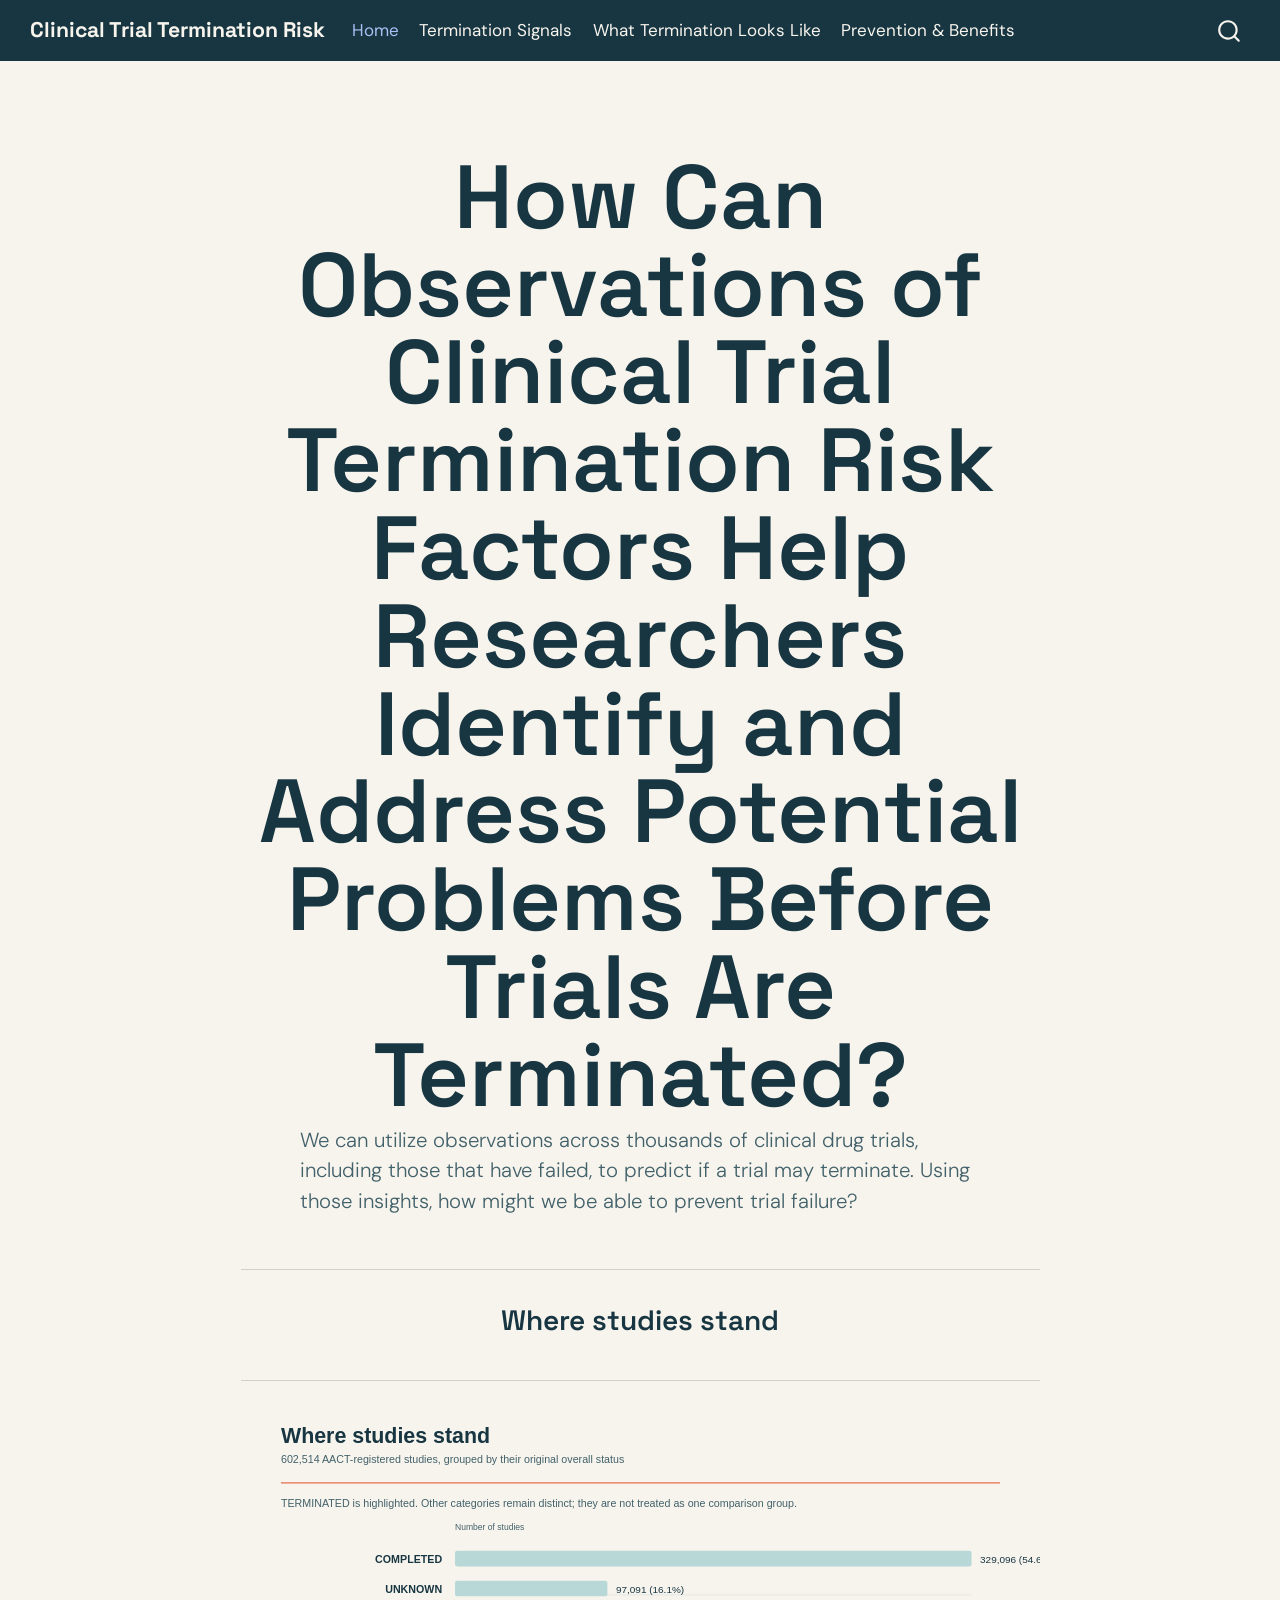
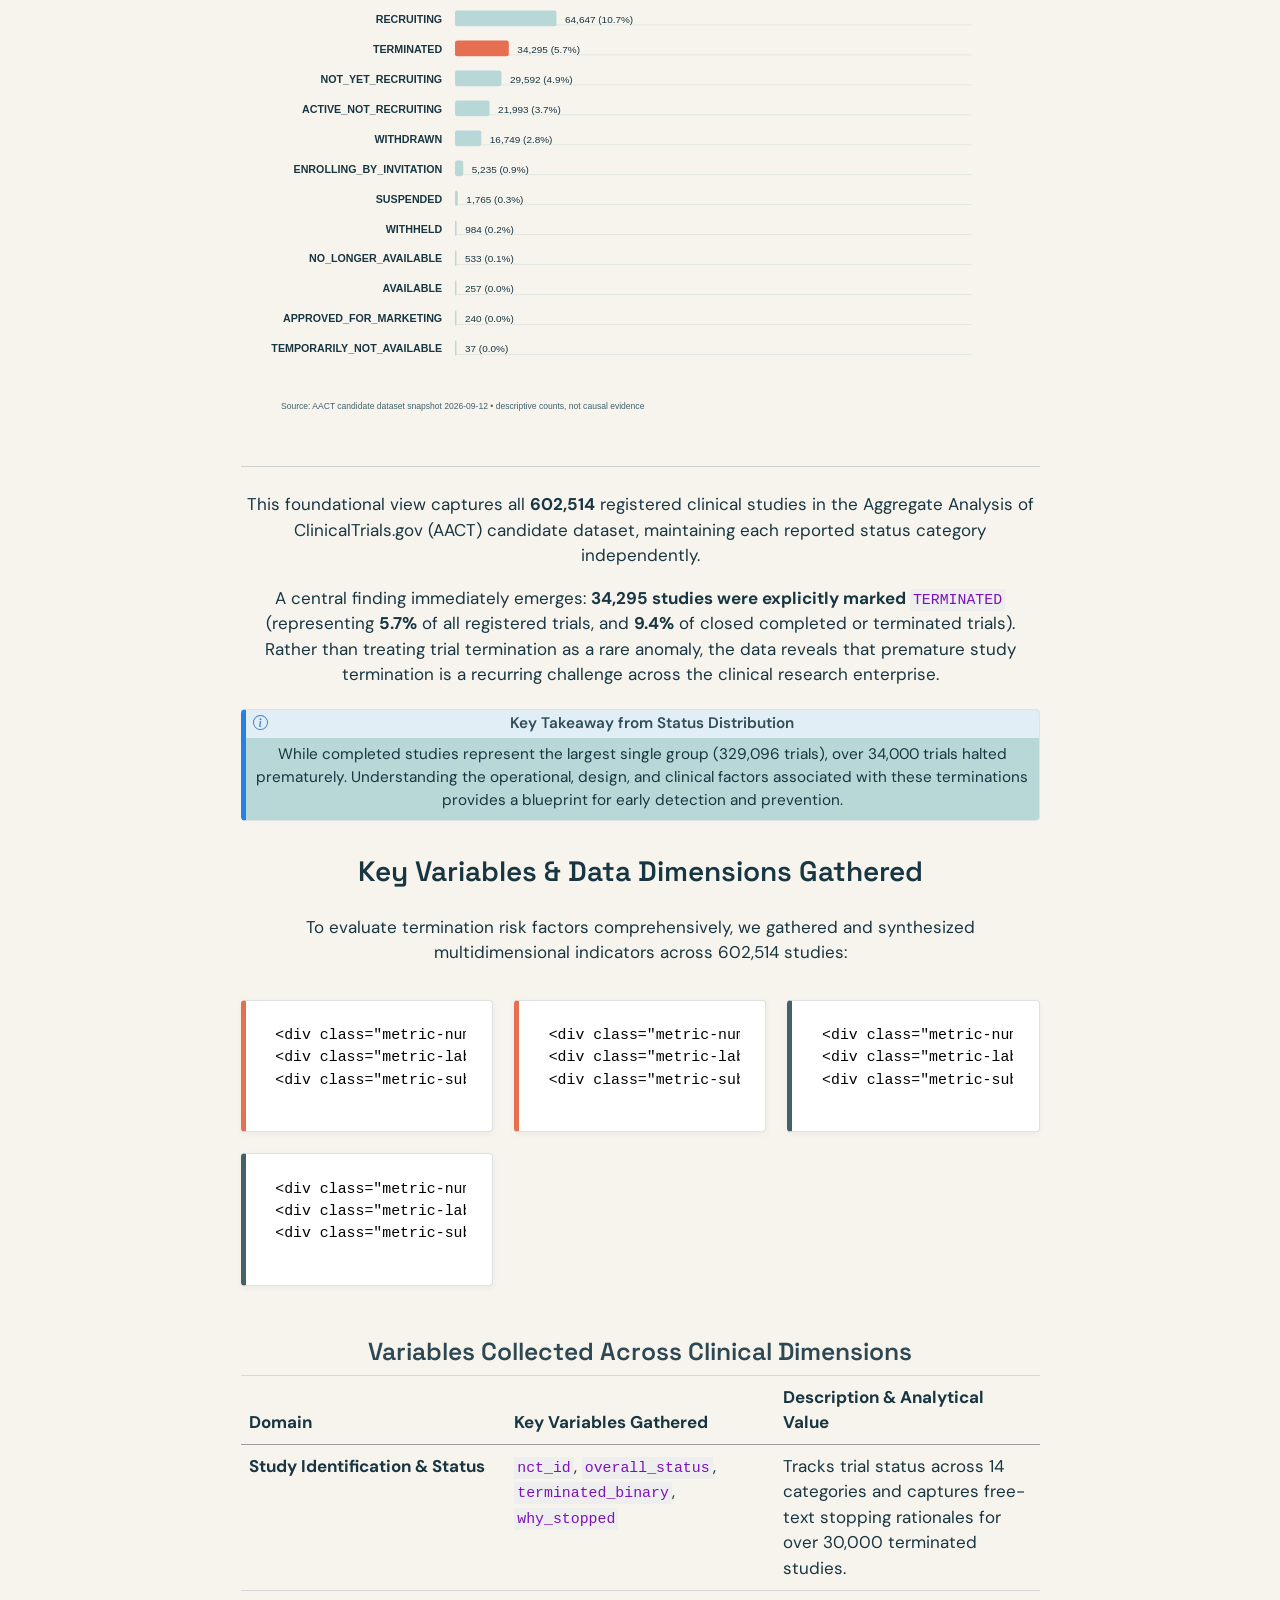
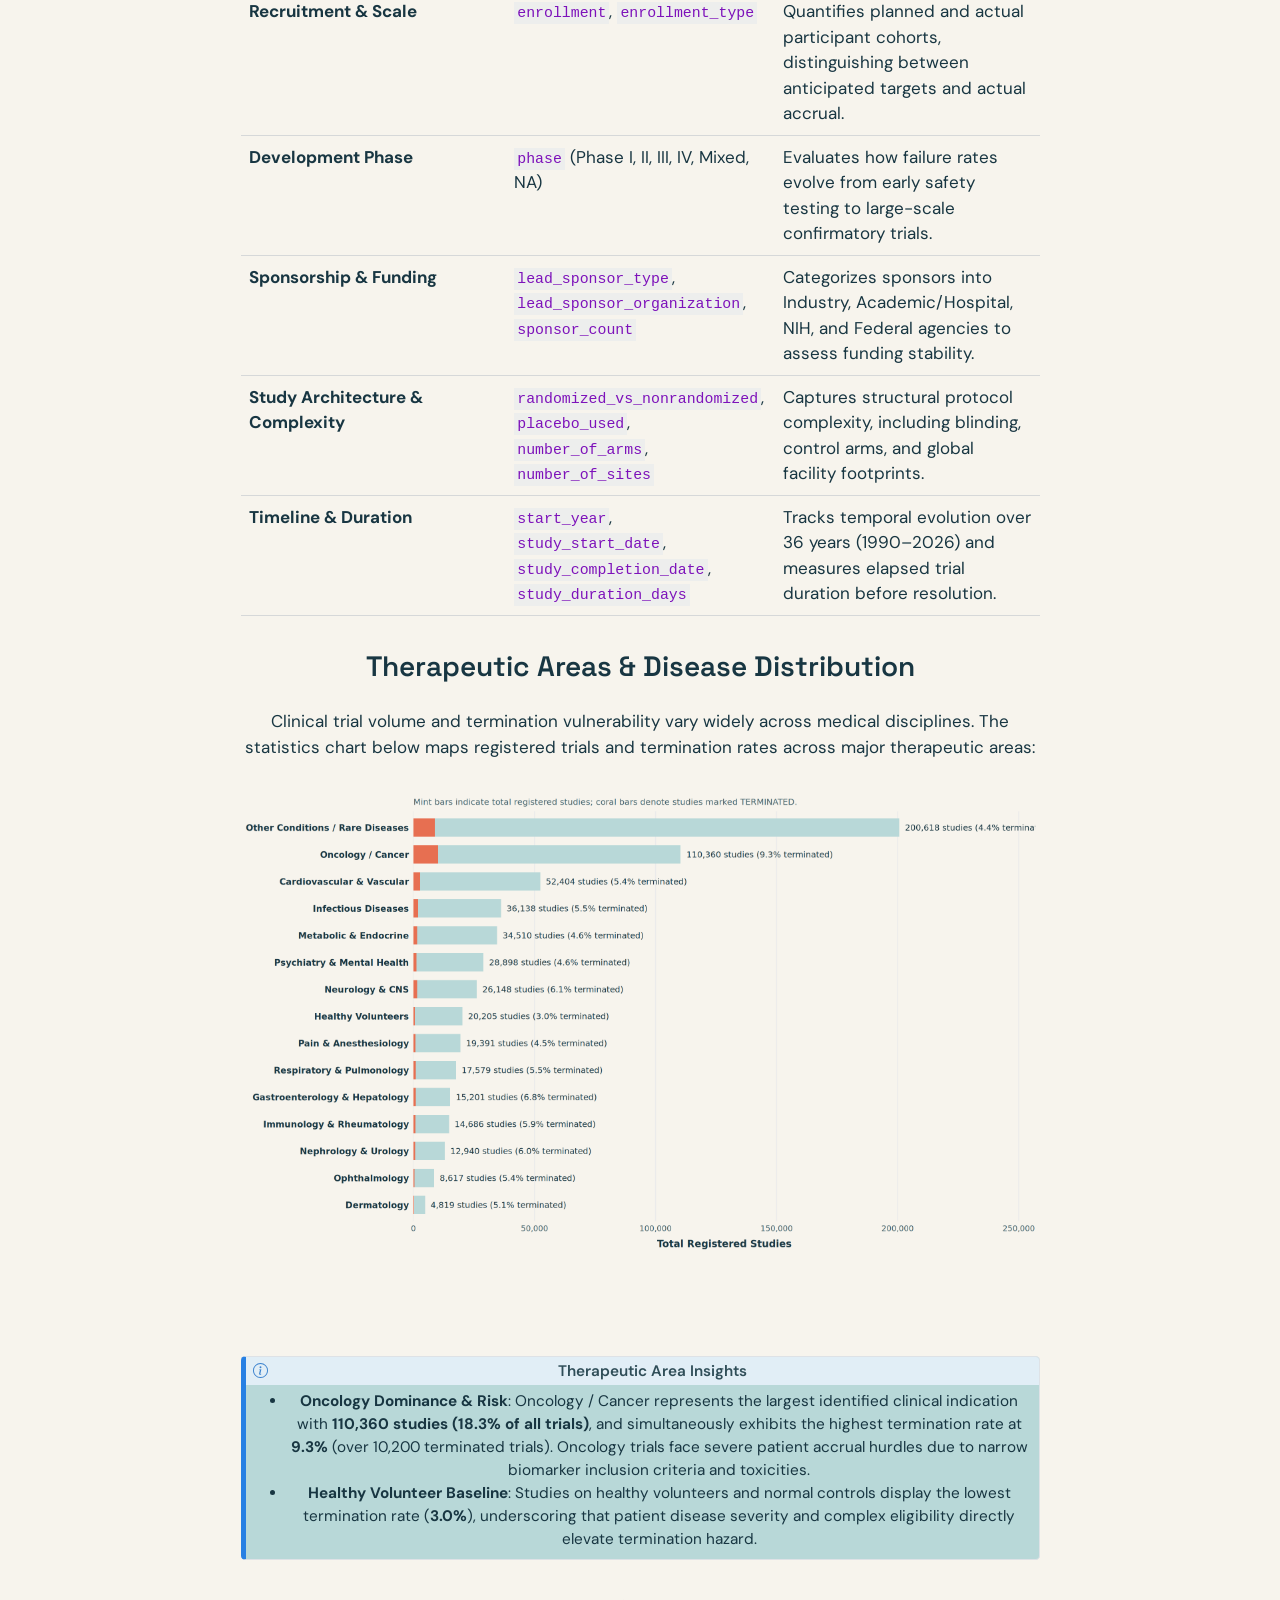
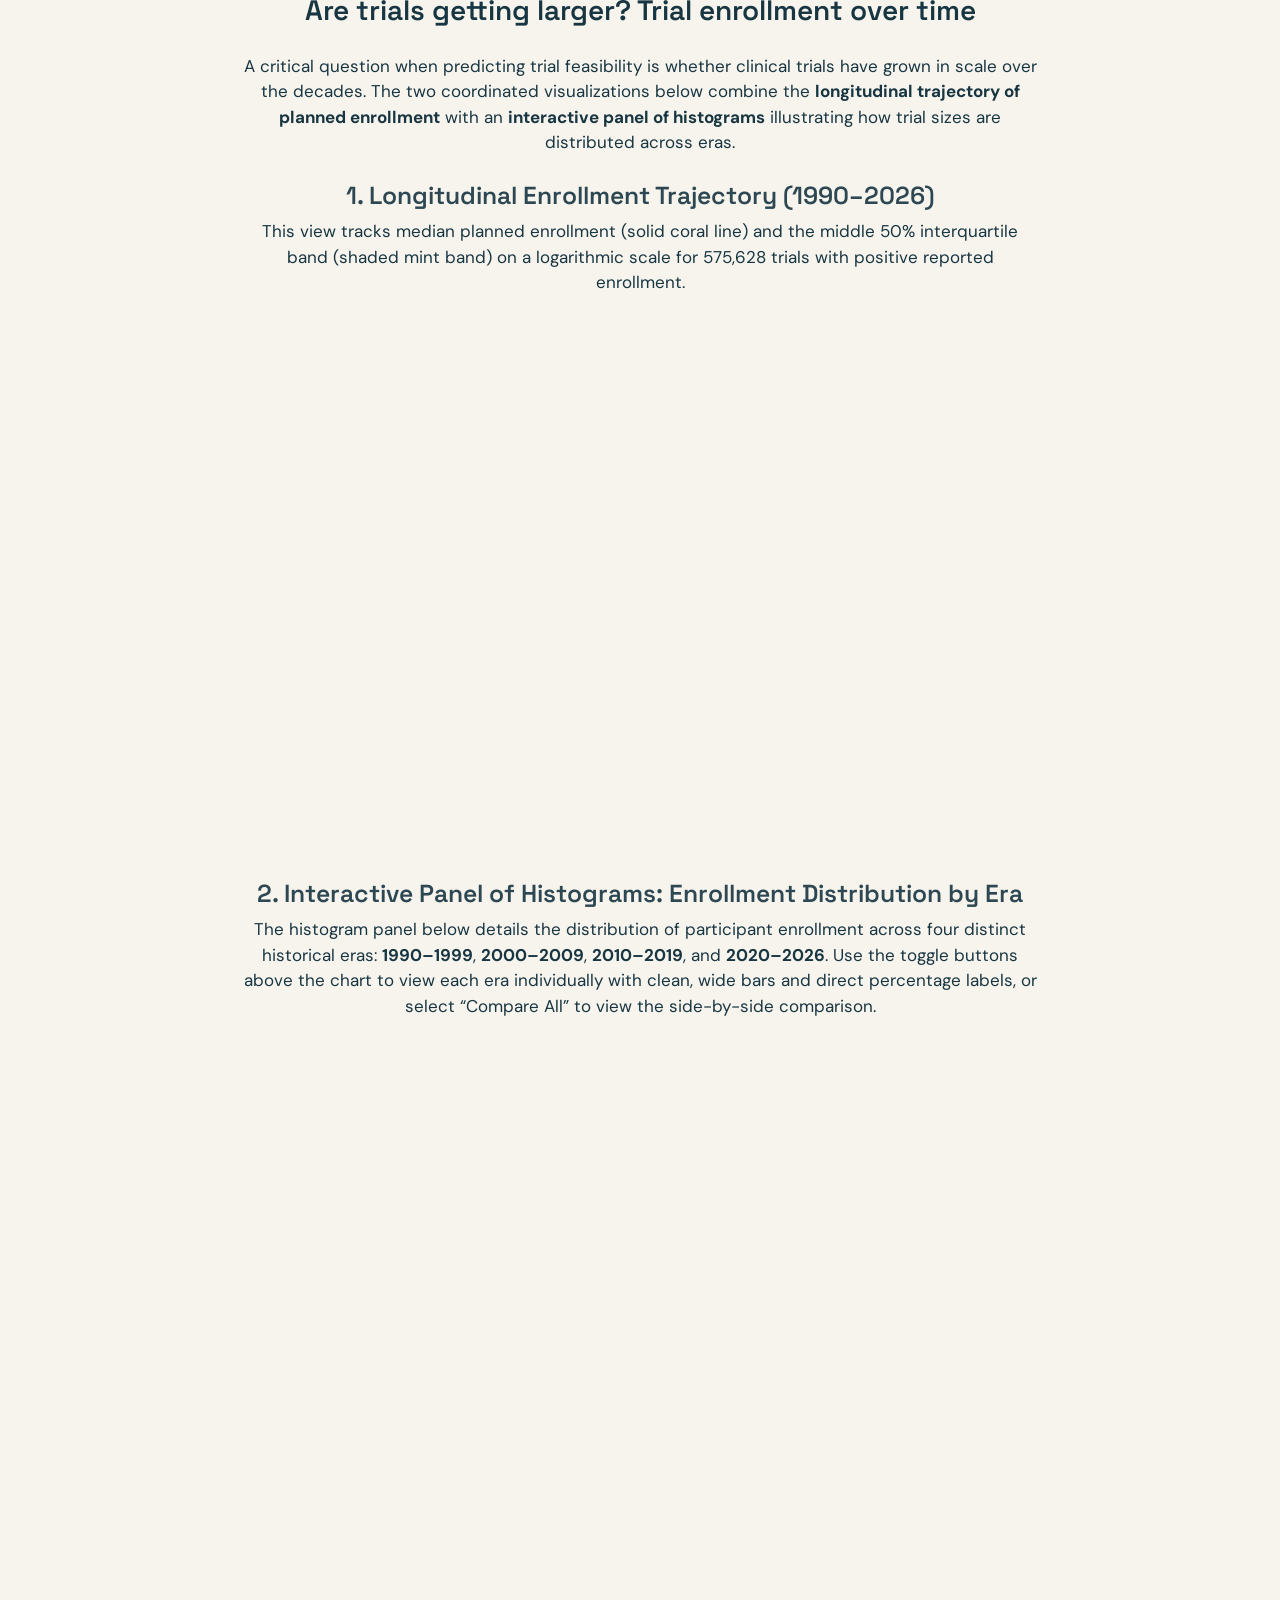
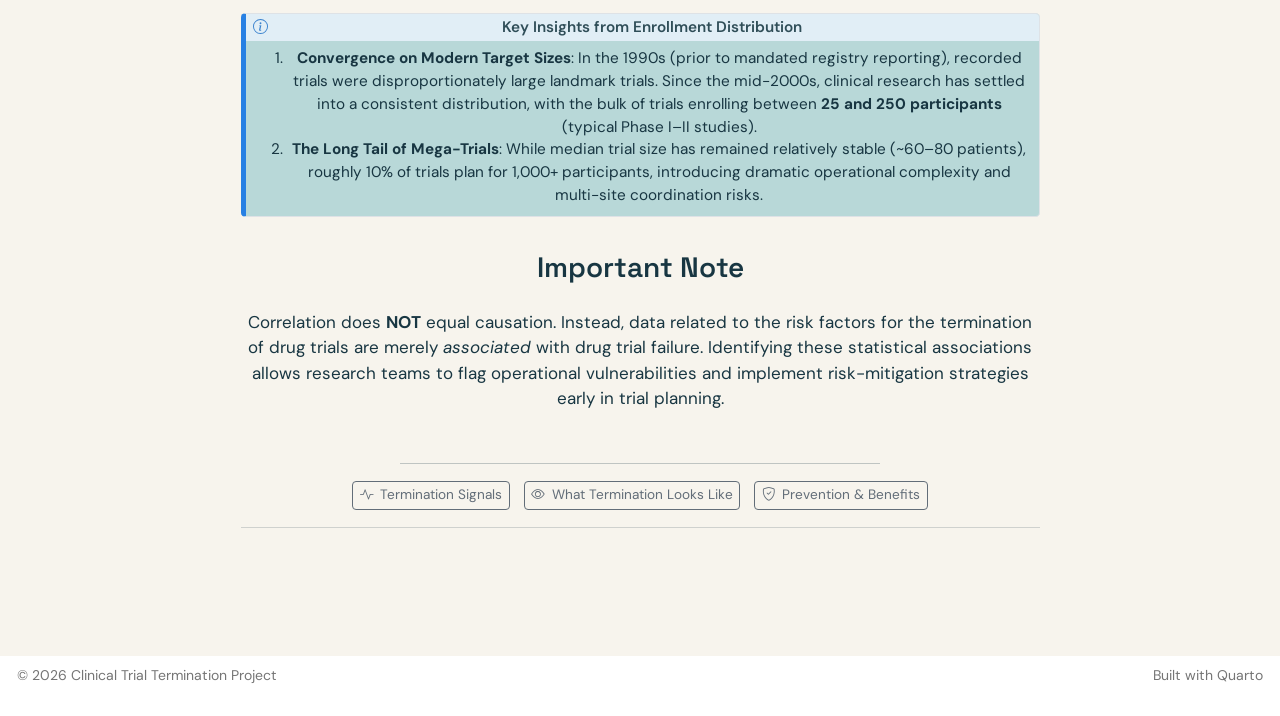
==== commit 43997b48: "Built site for gh-pages" ====
--- a/index.html
+++ b/index.html
@@ -242,14 +242,9 @@
 <p>Clinical trial volume and termination vulnerability vary widely across medical disciplines. The statistics chart below maps registered trials and termination rates across major therapeutic areas:</p>
 <div class="cell">
 <div class="cell-output-display">
-<div id="fig-therapeutic-areas" class="quarto-float quarto-figure quarto-figure-center">
-<figure class="quarto-float quarto-float-fig figure">
-<div aria-describedby="fig-therapeutic-areas-caption-0ceaefa1-69ba-4598-a22c-09a6ac19f8ca">
-<img src="index_files/figure-html/fig-therapeutic-areas-1.png" class="img-fluid figure-img" width="1200">
-</div>
-<figcaption class="quarto-float-caption-bottom quarto-float-caption quarto-float-fig" id="fig-therapeutic-areas-caption-0ceaefa1-69ba-4598-a22c-09a6ac19f8ca">
-Figure&nbsp;1: Clinical trial volume and termination rate across primary therapeutic areas
-</figcaption>
+<div>
+<figure class="figure">
+<p><img src="index_files/figure-html/home-therapeutic-areas-1.png" class="img-fluid figure-img" width="1200"></p>
 </figure>
 </div>
 </div>
@@ -278,16 +273,9 @@
 <h3 data-anchor-id="longitudinal-enrollment-trajectory-19902026">1. Longitudinal Enrollment Trajectory (1990–2026)</h3>
 <p>This view tracks median planned enrollment (solid coral line) and the middle 50% interquartile band (shaded mint band) on a logarithmic scale for 575,628 trials with positive reported enrollment.</p>
 <div class="cell">
-<div id="fig-home-enrollment" class="cell-output-display quarto-float quarto-figure quarto-figure-center">
-<figure class="quarto-float quarto-float-fig figure">
-<div aria-describedby="fig-home-enrollment-caption-0ceaefa1-69ba-4598-a22c-09a6ac19f8ca">
-<div id="htmlwidget-67af9a5be5adb7dacbb5" style="width:100%;height:473px;" class="plotly html-widget"></div>
-<script type="application/json" data-for="htmlwidget-67af9a5be5adb7dacbb5">{"x":{"visdat":{"1ee678ad3942":["function () ","plotlyVisDat"]},"cur_data":"1ee678ad3942","attrs":{"1ee678ad3942":{"alpha_stroke":1,"sizes":[10,100],"spans":[1,20],"x":{},"y":{},"type":"scatter","mode":"lines","name":"75th Percentile","line":{"color":"rgba(66, 97, 106, 0.25)","width":1},"hoverinfo":"none","showlegend":false,"inherit":true},"1ee678ad3942.1":{"alpha_stroke":1,"sizes":[10,100],"spans":[1,20],"x":{},"y":{},"type":"scatter","mode":"lines","name":"Middle 50% (IQR: 25th–75th %ile)","fill":"tonexty","fillcolor":"rgba(184, 216, 216, 0.55)","line":{"color":"rgba(66, 97, 106, 0.25)","width":1},"hoverinfo":"none","showlegend":true,"inherit":true},"1ee678ad3942.2":{"alpha_stroke":1,"sizes":[10,100],"spans":[1,20],"x":{},"y":{},"type":"scatter","mode":"lines+markers","name":"Median Planned Enrollment","line":{"color":"#e76f51","width":2.5},"marker":{"color":"#e76f51","size":6.5,"line":{"color":"#183642","width":1.2}},"hovertemplate":"<b>Study Start Year: %{x}<\/b><br>Median Enrollment: <b>%{y:,}<\/b> participants<br>Middle 50% (IQR): <b>%{customdata[0]:,} to %{customdata[1]:,}<\/b><br>Registered Trials: <b>%{customdata[2]:,}<\/b><br>Mean Enrollment: <b>%{customdata[3]:,.0f}<\/b><extra><\/extra>","customdata":{},"inherit":true},"1ee678ad3942.3":{"alpha_stroke":1,"sizes":[10,100],"spans":[1,20],"x":{},"y":{},"type":"scatter","mode":"lines","name":"Mean Enrollment (Mega-Trial Skew)","line":{"color":"#f4a261","width":1.5,"dash":"dot"},"visible":"legendonly","hovertemplate":"<b>Year: %{x}<\/b><br>Mean Enrollment: <b>%{y:,.0f}<\/b> participants<br><i>Heavily skewed by 1,000+ participant trials<\/i><extra><\/extra>","inherit":true}},"layout":{"height":490,"margin":{"b":50,"l":70,"t":70,"r":30},"paper_bgcolor":"#f7f4ed","plot_bgcolor":"#f7f4ed","font":{"family":"DM Sans, system-ui, -apple-system, sans-serif","color":"#183642"},"hoverlabel":{"bgcolor":"#183642","font":{"color":"#ffffff","family":"DM Sans, system-ui, -apple-system, sans-serif","size":12}},"xaxis":{"domain":[0,1],"automargin":true,"title":{"text":"Study Start Year","font":{"size":12,"color":"#183642"}},"tickvals":[1990,1995,2000,2005,2010,2015,2020,2025],"gridcolor":"rgba(24, 54, 66, 0.08)","tickfont":{"size":10,"color":"#183642"}},"yaxis":{"domain":[0,1],"automargin":true,"title":{"text":"Reported Planned Enrollment (Log Scale)","font":{"size":12,"color":"#183642"}},"type":"log","tickvals":[10,100,1000,10000,100000,1000000],"ticktext":["10","100","1,000","10,000","100,000","1,000,000"],"gridcolor":"rgba(24, 54, 66, 0.1)","tickfont":{"size":10,"color":"#183642"}},"legend":{"orientation":"h","x":0.45000000000000001,"y":1.1799999999999999,"yanchor":"top","font":{"size":11,"family":"DM Sans, system-ui, -apple-system, sans-serif"}},"updatemenus":[{"type":"buttons","direction":"right","x":0,"y":1.1799999999999999,"xanchor":"left","yanchor":"top","buttons":[{"method":"relayout","args":[{"yaxis.type":"log","yaxis.title.text":"Reported Planned Enrollment (Log Scale)"}],"label":"Log Scale (Default)"},{"method":"relayout","args":[{"yaxis.type":"linear","yaxis.title.text":"Reported Planned Enrollment (Linear Scale)"}],"label":"Linear Scale"}],"font":{"family":"DM Sans, system-ui, -apple-system, sans-serif","size":11,"color":"#183642"}}],"hovermode":"closest","showlegend":true},"source":"A","config":{"modeBarButtonsToAdd":["hoverclosest","hovercompare"],"showSendToCloud":false,"displaylogo":false,"responsive":true},"data":[{"x":[1990,1991,1992,1993,1994,1995,1996,1997,1998,1999,2000,2001,2002,2003,2004,2005,2006,2007,2008,2009,2010,2011,2012,2013,2014,2015,2016,2017,2018,2019,2020,2021,2022,2023,2024,2025,2026],"y":[2000,1187,900,1000,610,600,400,355,400,360,400,365,314,306,298,240,240,210,200,200,200,200,200,187,186,188,188,188,180,172,202,198,180,178,180,180,190],"type":"scatter","mode":"lines","name":"75th Percentile","line":{"color":"rgba(66, 97, 106, 0.25)","width":1},"hoverinfo":["none","none","none","none","none","none","none","none","none","none","none","none","none","none","none","none","none","none","none","none","none","none","none","none","none","none","none","none","none","none","none","none","none","none","none","none","none"],"showlegend":false,"marker":{"color":"rgba(31,119,180,1)","line":{"color":"rgba(31,119,180,1)"}},"error_y":{"color":"rgba(31,119,180,1)"},"error_x":{"color":"rgba(31,119,180,1)"},"xaxis":"x","yaxis":"y","frame":null},{"fillcolor":"rgba(184, 216, 216, 0.55)","x":[1990,1991,1992,1993,1994,1995,1996,1997,1998,1999,2000,2001,2002,2003,2004,2005,2006,2007,2008,2009,2010,2011,2012,2013,2014,2015,2016,2017,2018,2019,2020,2021,2022,2023,2024,2025,2026],"y":[75,55,64,60,49,40,30,35,36,35,38,40,40,40,36,34,31,30,30,30,30,30,30,30,30,30,30,30,30,30,34,33,33,36,37,40,40],"type":"scatter","mode":"lines","name":"Middle 50% (IQR: 25th–75th %ile)","fill":"tonexty","line":{"color":"rgba(66, 97, 106, 0.25)","width":1},"hoverinfo":["none","none","none","none","none","none","none","none","none","none","none","none","none","none","none","none","none","none","none","none","none","none","none","none","none","none","none","none","none","none","none","none","none","none","none","none","none"],"showlegend":true,"marker":{"color":"rgba(255,127,14,1)","line":{"color":"rgba(255,127,14,1)"}},"error_y":{"color":"rgba(255,127,14,1)"},"error_x":{"color":"rgba(255,127,14,1)"},"xaxis":"x","yaxis":"y","frame":null},{"x":[1990,1991,1992,1993,1994,1995,1996,1997,1998,1999,2000,2001,2002,2003,2004,2005,2006,2007,2008,2009,2010,2011,2012,2013,2014,2015,2016,2017,2018,2019,2020,2021,2022,2023,2024,2025,2026],"y":[400,303,200,240,172,120,94,96,100,100,110,105,100,100,86,80,75,70,65,68,70,68,69,65,66,70,68,69,67,65,80,72,71,71,73,76,80],"type":"scatter","mode":"lines+markers","name":"Median Planned Enrollment","line":{"color":"#e76f51","width":2.5},"marker":{"color":"#e76f51","size":6.5,"line":{"color":"#183642","width":1.2}},"hovertemplate":["<b>Study Start Year: %{x}<\/b><br>Median Enrollment: <b>%{y:,}<\/b> participants<br>Middle 50% (IQR): <b>%{customdata[0]:,} to %{customdata[1]:,}<\/b><br>Registered Trials: <b>%{customdata[2]:,}<\/b><br>Mean Enrollment: <b>%{customdata[3]:,.0f}<\/b><extra><\/extra>","<b>Study Start Year: %{x}<\/b><br>Median Enrollment: <b>%{y:,}<\/b> participants<br>Middle 50% (IQR): <b>%{customdata[0]:,} to %{customdata[1]:,}<\/b><br>Registered Trials: <b>%{customdata[2]:,}<\/b><br>Mean Enrollment: <b>%{customdata[3]:,.0f}<\/b><extra><\/extra>","<b>Study Start Year: %{x}<\/b><br>Median Enrollment: <b>%{y:,}<\/b> participants<br>Middle 50% (IQR): <b>%{customdata[0]:,} to %{customdata[1]:,}<\/b><br>Registered Trials: <b>%{customdata[2]:,}<\/b><br>Mean Enrollment: <b>%{customdata[3]:,.0f}<\/b><extra><\/extra>","<b>Study Start Year: %{x}<\/b><br>Median Enrollment: <b>%{y:,}<\/b> participants<br>Middle 50% (IQR): <b>%{customdata[0]:,} to %{customdata[1]:,}<\/b><br>Registered Trials: <b>%{customdata[2]:,}<\/b><br>Mean Enrollment: <b>%{customdata[3]:,.0f}<\/b><extra><\/extra>","<b>Study Start Year: %{x}<\/b><br>Median Enrollment: <b>%{y:,}<\/b> participants<br>Middle 50% (IQR): <b>%{customdata[0]:,} to %{customdata[1]:,}<\/b><br>Registered Trials: <b>%{customdata[2]:,}<\/b><br>Mean Enrollment: <b>%{customdata[3]:,.0f}<\/b><extra><\/extra>","<b>Study Start Year: %{x}<\/b><br>Median Enrollment: <b>%{y:,}<\/b> participants<br>Middle 50% (IQR): <b>%{customdata[0]:,} to %{customdata[1]:,}<\/b><br>Registered Trials: <b>%{customdata[2]:,}<\/b><br>Mean Enrollment: <b>%{customdata[3]:,.0f}<\/b><extra><\/extra>","<b>Study Start Year: %{x}<\/b><br>Median Enrollment: <b>%{y:,}<\/b> participants<br>Middle 50% (IQR): <b>%{customdata[0]:,} to %{customdata[1]:,}<\/b><br>Registered Trials: <b>%{customdata[2]:,}<\/b><br>Mean Enrollment: <b>%{customdata[3]:,.0f}<\/b><extra><\/extra>","<b>Study Start Year: %{x}<\/b><br>Median Enrollment: <b>%{y:,}<\/b> participants<br>Middle 50% (IQR): <b>%{customdata[0]:,} to %{customdata[1]:,}<\/b><br>Registered Trials: <b>%{customdata[2]:,}<\/b><br>Mean Enrollment: <b>%{customdata[3]:,.0f}<\/b><extra><\/extra>","<b>Study Start Year: %{x}<\/b><br>Median Enrollment: <b>%{y:,}<\/b> participants<br>Middle 50% (IQR): <b>%{customdata[0]:,} to %{customdata[1]:,}<\/b><br>Registered Trials: <b>%{customdata[2]:,}<\/b><br>Mean Enrollment: <b>%{customdata[3]:,.0f}<\/b><extra><\/extra>","<b>Study Start Year: %{x}<\/b><br>Median Enrollment: <b>%{y:,}<\/b> participants<br>Middle 50% (IQR): <b>%{customdata[0]:,} to %{customdata[1]:,}<\/b><br>Registered Trials: <b>%{customdata[2]:,}<\/b><br>Mean Enrollment: <b>%{customdata[3]:,.0f}<\/b><extra><\/extra>","<b>Study Start Year: %{x}<\/b><br>Median Enrollment: <b>%{y:,}<\/b> participants<br>Middle 50% (IQR): <b>%{customdata[0]:,} to %{customdata[1]:,}<\/b><br>Registered Trials: <b>%{customdata[2]:,}<\/b><br>Mean Enrollment: <b>%{customdata[3]:,.0f}<\/b><extra><\/extra>","<b>Study Start Year: %{x}<\/b><br>Median Enrollment: <b>%{y:,}<\/b> participants<br>Middle 50% (IQR): <b>%{customdata[0]:,} to %{customdata[1]:,}<\/b><br>Registered Trials: <b>%{customdata[2]:,}<\/b><br>Mean Enrollment: <b>%{customdata[3]:,.0f}<\/b><extra><\/extra>","<b>Study Start Year: %{x}<\/b><br>Median Enrollment: <b>%{y:,}<\/b> participants<br>Middle 50% (IQR): <b>%{customdata[0]:,} to %{customdata[1]:,}<\/b><br>Registered Trials: <b>%{customdata[2]:,}<\/b><br>Mean Enrollment: <b>%{customdata[3]:,.0f}<\/b><extra><\/extra>","<b>Study Start Year: %{x}<\/b><br>Median Enrollment: <b>%{y:,}<\/b> participants<br>Middle 50% (IQR): <b>%{customdata[0]:,} to %{customdata[1]:,}<\/b><br>Registered Trials: <b>%{customdata[2]:,}<\/b><br>Mean Enrollment: <b>%{customdata[3]:,.0f}<\/b><extra><\/extra>","<b>Study Start Year: %{x}<\/b><br>Median Enrollment: <b>%{y:,}<\/b> participants<br>Middle 50% (IQR): <b>%{customdata[0]:,} to %{customdata[1]:,}<\/b><br>Registered Trials: <b>%{customdata[2]:,}<\/b><br>Mean Enrollment: <b>%{customdata[3]:,.0f}<\/b><extra><\/extra>","<b>Study Start Year: %{x}<\/b><br>Median Enrollment: <b>%{y:,}<\/b> participants<br>Middle 50% (IQR): <b>%{customdata[0]:,} to %{customdata[1]:,}<\/b><br>Registered Trials: <b>%{customdata[2]:,}<\/b><br>Mean Enrollment: <b>%{customdata[3]:,.0f}<\/b><extra><\/extra>","<b>Study Start Year: %{x}<\/b><br>Median Enrollment: <b>%{y:,}<\/b> participants<br>Middle 50% (IQR): <b>%{customdata[0]:,} to %{customdata[1]:,}<\/b><br>Registered Trials: <b>%{customdata[2]:,}<\/b><br>Mean Enrollment: <b>%{customdata[3]:,.0f}<\/b><extra><\/extra>","<b>Study Start Year: %{x}<\/b><br>Median Enrollment: <b>%{y:,}<\/b> participants<br>Middle 50% (IQR): <b>%{customdata[0]:,} to %{customdata[1]:,}<\/b><br>Registered Trials: <b>%{customdata[2]:,}<\/b><br>Mean Enrollment: <b>%{customdata[3]:,.0f}<\/b><extra><\/extra>","<b>Study Start Year: %{x}<\/b><br>Median Enrollment: <b>%{y:,}<\/b> participants<br>Middle 50% (IQR): <b>%{customdata[0]:,} to %{customdata[1]:,}<\/b><br>Registered Trials: <b>%{customdata[2]:,}<\/b><br>Mean Enrollment: <b>%{customdata[3]:,.0f}<\/b><extra><\/extra>","<b>Study Start Year: %{x}<\/b><br>Median Enrollment: <b>%{y:,}<\/b> participants<br>Middle 50% (IQR): <b>%{customdata[0]:,} to %{customdata[1]:,}<\/b><br>Registered Trials: <b>%{customdata[2]:,}<\/b><br>Mean Enrollment: <b>%{customdata[3]:,.0f}<\/b><extra><\/extra>","<b>Study Start Year: %{x}<\/b><br>Median Enrollment: <b>%{y:,}<\/b> participants<br>Middle 50% (IQR): <b>%{customdata[0]:,} to %{customdata[1]:,}<\/b><br>Registered Trials: <b>%{customdata[2]:,}<\/b><br>Mean Enrollment: <b>%{customdata[3]:,.0f}<\/b><extra><\/extra>","<b>Study Start Year: %{x}<\/b><br>Median Enrollment: <b>%{y:,}<\/b> participants<br>Middle 50% (IQR): <b>%{customdata[0]:,} to %{customdata[1]:,}<\/b><br>Registered Trials: <b>%{customdata[2]:,}<\/b><br>Mean Enrollment: <b>%{customdata[3]:,.0f}<\/b><extra><\/extra>","<b>Study Start Year: %{x}<\/b><br>Median Enrollment: <b>%{y:,}<\/b> participants<br>Middle 50% (IQR): <b>%{customdata[0]:,} to %{customdata[1]:,}<\/b><br>Registered Trials: <b>%{customdata[2]:,}<\/b><br>Mean Enrollment: <b>%{customdata[3]:,.0f}<\/b><extra><\/extra>","<b>Study Start Year: %{x}<\/b><br>Median Enrollment: <b>%{y:,}<\/b> participants<br>Middle 50% (IQR): <b>%{customdata[0]:,} to %{customdata[1]:,}<\/b><br>Registered Trials: <b>%{customdata[2]:,}<\/b><br>Mean Enrollment: <b>%{customdata[3]:,.0f}<\/b><extra><\/extra>","<b>Study Start Year: %{x}<\/b><br>Median Enrollment: <b>%{y:,}<\/b> participants<br>Middle 50% (IQR): <b>%{customdata[0]:,} to %{customdata[1]:,}<\/b><br>Registered Trials: <b>%{customdata[2]:,}<\/b><br>Mean Enrollment: <b>%{customdata[3]:,.0f}<\/b><extra><\/extra>","<b>Study Start Year: %{x}<\/b><br>Median Enrollment: <b>%{y:,}<\/b> participants<br>Middle 50% (IQR): <b>%{customdata[0]:,} to %{customdata[1]:,}<\/b><br>Registered Trials: <b>%{customdata[2]:,}<\/b><br>Mean Enrollment: <b>%{customdata[3]:,.0f}<\/b><extra><\/extra>","<b>Study Start Year: %{x}<\/b><br>Median Enrollment: <b>%{y:,}<\/b> participants<br>Middle 50% (IQR): <b>%{customdata[0]:,} to %{customdata[1]:,}<\/b><br>Registered Trials: <b>%{customdata[2]:,}<\/b><br>Mean Enrollment: <b>%{customdata[3]:,.0f}<\/b><extra><\/extra>","<b>Study Start Year: %{x}<\/b><br>Median Enrollment: <b>%{y:,}<\/b> participants<br>Middle 50% (IQR): <b>%{customdata[0]:,} to %{customdata[1]:,}<\/b><br>Registered Trials: <b>%{customdata[2]:,}<\/b><br>Mean Enrollment: <b>%{customdata[3]:,.0f}<\/b><extra><\/extra>","<b>Study Start Year: %{x}<\/b><br>Median Enrollment: <b>%{y:,}<\/b> participants<br>Middle 50% (IQR): <b>%{customdata[0]:,} to %{customdata[1]:,}<\/b><br>Registered Trials: <b>%{customdata[2]:,}<\/b><br>Mean Enrollment: <b>%{customdata[3]:,.0f}<\/b><extra><\/extra>","<b>Study Start Year: %{x}<\/b><br>Median Enrollment: <b>%{y:,}<\/b> participants<br>Middle 50% (IQR): <b>%{customdata[0]:,} to %{customdata[1]:,}<\/b><br>Registered Trials: <b>%{customdata[2]:,}<\/b><br>Mean Enrollment: <b>%{customdata[3]:,.0f}<\/b><extra><\/extra>","<b>Study Start Year: %{x}<\/b><br>Median Enrollment: <b>%{y:,}<\/b> participants<br>Middle 50% (IQR): <b>%{customdata[0]:,} to %{customdata[1]:,}<\/b><br>Registered Trials: <b>%{customdata[2]:,}<\/b><br>Mean Enrollment: <b>%{customdata[3]:,.0f}<\/b><extra><\/extra>","<b>Study Start Year: %{x}<\/b><br>Median Enrollment: <b>%{y:,}<\/b> participants<br>Middle 50% (IQR): <b>%{customdata[0]:,} to %{customdata[1]:,}<\/b><br>Registered Trials: <b>%{customdata[2]:,}<\/b><br>Mean Enrollment: <b>%{customdata[3]:,.0f}<\/b><extra><\/extra>","<b>Study Start Year: %{x}<\/b><br>Median Enrollment: <b>%{y:,}<\/b> participants<br>Middle 50% (IQR): <b>%{customdata[0]:,} to %{customdata[1]:,}<\/b><br>Registered Trials: <b>%{customdata[2]:,}<\/b><br>Mean Enrollment: <b>%{customdata[3]:,.0f}<\/b><extra><\/extra>","<b>Study Start Year: %{x}<\/b><br>Median Enrollment: <b>%{y:,}<\/b> participants<br>Middle 50% (IQR): <b>%{customdata[0]:,} to %{customdata[1]:,}<\/b><br>Registered Trials: <b>%{customdata[2]:,}<\/b><br>Mean Enrollment: <b>%{customdata[3]:,.0f}<\/b><extra><\/extra>","<b>Study Start Year: %{x}<\/b><br>Median Enrollment: <b>%{y:,}<\/b> participants<br>Middle 50% (IQR): <b>%{customdata[0]:,} to %{customdata[1]:,}<\/b><br>Registered Trials: <b>%{customdata[2]:,}<\/b><br>Mean Enrollment: <b>%{customdata[3]:,.0f}<\/b><extra><\/extra>","<b>Study Start Year: %{x}<\/b><br>Median Enrollment: <b>%{y:,}<\/b> participants<br>Middle 50% (IQR): <b>%{customdata[0]:,} to %{customdata[1]:,}<\/b><br>Registered Trials: <b>%{customdata[2]:,}<\/b><br>Mean Enrollment: <b>%{customdata[3]:,.0f}<\/b><extra><\/extra>","<b>Study Start Year: %{x}<\/b><br>Median Enrollment: <b>%{y:,}<\/b> participants<br>Middle 50% (IQR): <b>%{customdata[0]:,} to %{customdata[1]:,}<\/b><br>Registered Trials: <b>%{customdata[2]:,}<\/b><br>Mean Enrollment: <b>%{customdata[3]:,.0f}<\/b><extra><\/extra>"],"customdata":[[75,2000,81,27494.200000000001],[55,1187,110,929230.69999999995],[64,900,142,11358.299999999999],[60,1000,227,4526],[49,610,263,10300.299999999999],[40,600,416,28606.200000000001],[30,400,542,12635.1],[35,355,741,15549.700000000001],[36,400,1047,31017.299999999999],[35,360,1356,2295.6999999999998],[38,400,1917,12313.299999999999],[40,365,2553,4284.6999999999998],[40,314,3807,28755.400000000001],[40,306,5348,3171.5],[36,298,7125,859.5],[34,240,8981,5485.1000000000004],[31,240,10897,4969.1999999999998],[30,210,12434,1675.2],[30,200,14437,1687.5],[30,200,15728,2106.3000000000002],[30,200,16948,11483.6],[30,200,17777,3963.9000000000001],[30,200,18772,3685.1999999999998],[30,187,19635,8126.5],[30,186,21868,3420.6999999999998],[30,188,23607,5932.6000000000004],[30,188,25557,2323.1999999999998],[30,188,27148,7134.6999999999998],[30,180,29265,3060.1999999999998],[30,172,30959,3522],[34,202,32376,3900.8000000000002],[33,198,37349,6595.6000000000004],[33,180,36597,11614],[36,178,38305,4948.8000000000002],[37,180,39711,3440],[40,180,39173,7335.3999999999996],[40,190,32429,2991.1999999999998]],"error_y":{"color":"rgba(44,160,44,1)"},"error_x":{"color":"rgba(44,160,44,1)"},"xaxis":"x","yaxis":"y","frame":null},{"x":[1990,1991,1992,1993,1994,1995,1996,1997,1998,1999,2000,2001,2002,2003,2004,2005,2006,2007,2008,2009,2010,2011,2012,2013,2014,2015,2016,2017,2018,2019,2020,2021,2022,2023,2024,2025,2026],"y":[27494.200000000001,929230.69999999995,11358.299999999999,4526,10300.299999999999,28606.200000000001,12635.1,15549.700000000001,31017.299999999999,2295.6999999999998,12313.299999999999,4284.6999999999998,28755.400000000001,3171.5,859.5,5485.1000000000004,4969.1999999999998,1675.2,1687.5,2106.3000000000002,11483.6,3963.9000000000001,3685.1999999999998,8126.5,3420.6999999999998,5932.6000000000004,2323.1999999999998,7134.6999999999998,3060.1999999999998,3522,3900.8000000000002,6595.6000000000004,11614,4948.8000000000002,3440,7335.3999999999996,2991.1999999999998],"type":"scatter","mode":"lines","name":"Mean Enrollment (Mega-Trial Skew)","line":{"color":"#f4a261","width":1.5,"dash":"dot"},"visible":"legendonly","hovertemplate":["<b>Year: %{x}<\/b><br>Mean Enrollment: <b>%{y:,.0f}<\/b> participants<br><i>Heavily skewed by 1,000+ participant trials<\/i><extra><\/extra>","<b>Year: %{x}<\/b><br>Mean Enrollment: <b>%{y:,.0f}<\/b> participants<br><i>Heavily skewed by 1,000+ participant trials<\/i><extra><\/extra>","<b>Year: %{x}<\/b><br>Mean Enrollment: <b>%{y:,.0f}<\/b> participants<br><i>Heavily skewed by 1,000+ participant trials<\/i><extra><\/extra>","<b>Year: %{x}<\/b><br>Mean Enrollment: <b>%{y:,.0f}<\/b> participants<br><i>Heavily skewed by 1,000+ participant trials<\/i><extra><\/extra>","<b>Year: %{x}<\/b><br>Mean Enrollment: <b>%{y:,.0f}<\/b> participants<br><i>Heavily skewed by 1,000+ participant trials<\/i><extra><\/extra>","<b>Year: %{x}<\/b><br>Mean Enrollment: <b>%{y:,.0f}<\/b> participants<br><i>Heavily skewed by 1,000+ participant trials<\/i><extra><\/extra>","<b>Year: %{x}<\/b><br>Mean Enrollment: <b>%{y:,.0f}<\/b> participants<br><i>Heavily skewed by 1,000+ participant trials<\/i><extra><\/extra>","<b>Year: %{x}<\/b><br>Mean Enrollment: <b>%{y:,.0f}<\/b> participants<br><i>Heavily skewed by 1,000+ participant trials<\/i><extra><\/extra>","<b>Year: %{x}<\/b><br>Mean Enrollment: <b>%{y:,.0f}<\/b> participants<br><i>Heavily skewed by 1,000+ participant trials<\/i><extra><\/extra>","<b>Year: %{x}<\/b><br>Mean Enrollment: <b>%{y:,.0f}<\/b> participants<br><i>Heavily skewed by 1,000+ participant trials<\/i><extra><\/extra>","<b>Year: %{x}<\/b><br>Mean Enrollment: <b>%{y:,.0f}<\/b> participants<br><i>Heavily skewed by 1,000+ participant trials<\/i><extra><\/extra>","<b>Year: %{x}<\/b><br>Mean Enrollment: <b>%{y:,.0f}<\/b> participants<br><i>Heavily skewed by 1,000+ participant trials<\/i><extra><\/extra>","<b>Year: %{x}<\/b><br>Mean Enrollment: <b>%{y:,.0f}<\/b> participants<br><i>Heavily skewed by 1,000+ participant trials<\/i><extra><\/extra>","<b>Year: %{x}<\/b><br>Mean Enrollment: <b>%{y:,.0f}<\/b> participants<br><i>Heavily skewed by 1,000+ participant trials<\/i><extra><\/extra>","<b>Year: %{x}<\/b><br>Mean Enrollment: <b>%{y:,.0f}<\/b> participants<br><i>Heavily skewed by 1,000+ participant trials<\/i><extra><\/extra>","<b>Year: %{x}<\/b><br>Mean Enrollment: <b>%{y:,.0f}<\/b> participants<br><i>Heavily skewed by 1,000+ participant trials<\/i><extra><\/extra>","<b>Year: %{x}<\/b><br>Mean Enrollment: <b>%{y:,.0f}<\/b> participants<br><i>Heavily skewed by 1,000+ participant trials<\/i><extra><\/extra>","<b>Year: %{x}<\/b><br>Mean Enrollment: <b>%{y:,.0f}<\/b> participants<br><i>Heavily skewed by 1,000+ participant trials<\/i><extra><\/extra>","<b>Year: %{x}<\/b><br>Mean Enrollment: <b>%{y:,.0f}<\/b> participants<br><i>Heavily skewed by 1,000+ participant trials<\/i><extra><\/extra>","<b>Year: %{x}<\/b><br>Mean Enrollment: <b>%{y:,.0f}<\/b> participants<br><i>Heavily skewed by 1,000+ participant trials<\/i><extra><\/extra>","<b>Year: %{x}<\/b><br>Mean Enrollment: <b>%{y:,.0f}<\/b> participants<br><i>Heavily skewed by 1,000+ participant trials<\/i><extra><\/extra>","<b>Year: %{x}<\/b><br>Mean Enrollment: <b>%{y:,.0f}<\/b> participants<br><i>Heavily skewed by 1,000+ participant trials<\/i><extra><\/extra>","<b>Year: %{x}<\/b><br>Mean Enrollment: <b>%{y:,.0f}<\/b> participants<br><i>Heavily skewed by 1,000+ participant trials<\/i><extra><\/extra>","<b>Year: %{x}<\/b><br>Mean Enrollment: <b>%{y:,.0f}<\/b> participants<br><i>Heavily skewed by 1,000+ participant trials<\/i><extra><\/extra>","<b>Year: %{x}<\/b><br>Mean Enrollment: <b>%{y:,.0f}<\/b> participants<br><i>Heavily skewed by 1,000+ participant trials<\/i><extra><\/extra>","<b>Year: %{x}<\/b><br>Mean Enrollment: <b>%{y:,.0f}<\/b> participants<br><i>Heavily skewed by 1,000+ participant trials<\/i><extra><\/extra>","<b>Year: %{x}<\/b><br>Mean Enrollment: <b>%{y:,.0f}<\/b> participants<br><i>Heavily skewed by 1,000+ participant trials<\/i><extra><\/extra>","<b>Year: %{x}<\/b><br>Mean Enrollment: <b>%{y:,.0f}<\/b> participants<br><i>Heavily skewed by 1,000+ participant trials<\/i><extra><\/extra>","<b>Year: %{x}<\/b><br>Mean Enrollment: <b>%{y:,.0f}<\/b> participants<br><i>Heavily skewed by 1,000+ participant trials<\/i><extra><\/extra>","<b>Year: %{x}<\/b><br>Mean Enrollment: <b>%{y:,.0f}<\/b> participants<br><i>Heavily skewed by 1,000+ participant trials<\/i><extra><\/extra>","<b>Year: %{x}<\/b><br>Mean Enrollment: <b>%{y:,.0f}<\/b> participants<br><i>Heavily skewed by 1,000+ participant trials<\/i><extra><\/extra>","<b>Year: %{x}<\/b><br>Mean Enrollment: <b>%{y:,.0f}<\/b> participants<br><i>Heavily skewed by 1,000+ participant trials<\/i><extra><\/extra>","<b>Year: %{x}<\/b><br>Mean Enrollment: <b>%{y:,.0f}<\/b> participants<br><i>Heavily skewed by 1,000+ participant trials<\/i><extra><\/extra>","<b>Year: %{x}<\/b><br>Mean Enrollment: <b>%{y:,.0f}<\/b> participants<br><i>Heavily skewed by 1,000+ participant trials<\/i><extra><\/extra>","<b>Year: %{x}<\/b><br>Mean Enrollment: <b>%{y:,.0f}<\/b> participants<br><i>Heavily skewed by 1,000+ participant trials<\/i><extra><\/extra>","<b>Year: %{x}<\/b><br>Mean Enrollment: <b>%{y:,.0f}<\/b> participants<br><i>Heavily skewed by 1,000+ participant trials<\/i><extra><\/extra>","<b>Year: %{x}<\/b><br>Mean Enrollment: <b>%{y:,.0f}<\/b> participants<br><i>Heavily skewed by 1,000+ participant trials<\/i><extra><\/extra>"],"marker":{"color":"rgba(214,39,40,1)","line":{"color":"rgba(214,39,40,1)"}},"error_y":{"color":"rgba(214,39,40,1)"},"error_x":{"color":"rgba(214,39,40,1)"},"xaxis":"x","yaxis":"y","frame":null}],"highlight":{"on":"plotly_click","persistent":false,"dynamic":false,"selectize":false,"opacityDim":0.20000000000000001,"selected":{"opacity":1},"debounce":0},"shinyEvents":["plotly_hover","plotly_click","plotly_selected","plotly_relayout","plotly_brushed","plotly_brushing","plotly_clickannotation","plotly_doubleclick","plotly_deselect","plotly_afterplot","plotly_sunburstclick"],"base_url":"https://plot.ly"},"evals":[],"jsHooks":[]}</script>
-</div>
-<figcaption class="quarto-float-caption-bottom quarto-float-caption quarto-float-fig" id="fig-home-enrollment-caption-0ceaefa1-69ba-4598-a22c-09a6ac19f8ca">
-Figure&nbsp;2: The typical and middle 50% of reported trial enrollment by study start year (1990–2026)
-</figcaption>
-</figure>
+<div class="cell-output-display">
+<div id="htmlwidget-a28c0254c524323d09a6" style="width:100%;height:473px;" class="plotly html-widget"></div>
+<script type="application/json" data-for="htmlwidget-a28c0254c524323d09a6">{"x":{"visdat":{"9e8461753e96":["function () ","plotlyVisDat"]},"cur_data":"9e8461753e96","attrs":{"9e8461753e96":{"alpha_stroke":1,"sizes":[10,100],"spans":[1,20],"x":{},"y":{},"type":"scatter","mode":"lines","name":"75th Percentile","line":{"color":"rgba(66, 97, 106, 0.25)","width":1},"hoverinfo":"none","showlegend":false,"inherit":true},"9e8461753e96.1":{"alpha_stroke":1,"sizes":[10,100],"spans":[1,20],"x":{},"y":{},"type":"scatter","mode":"lines","name":"Middle 50% (IQR: 25th–75th %ile)","fill":"tonexty","fillcolor":"rgba(184, 216, 216, 0.55)","line":{"color":"rgba(66, 97, 106, 0.25)","width":1},"hoverinfo":"none","showlegend":true,"inherit":true},"9e8461753e96.2":{"alpha_stroke":1,"sizes":[10,100],"spans":[1,20],"x":{},"y":{},"type":"scatter","mode":"lines+markers","name":"Median Planned Enrollment","line":{"color":"#e76f51","width":2.5},"marker":{"color":"#e76f51","size":6.5,"line":{"color":"#183642","width":1.2}},"hovertemplate":"<b>Study Start Year: %{x}<\/b><br>Median Enrollment: <b>%{y:,}<\/b> participants<br>Middle 50% (IQR): <b>%{customdata[0]:,} to %{customdata[1]:,}<\/b><br>Registered Trials: <b>%{customdata[2]:,}<\/b><br>Mean Enrollment: <b>%{customdata[3]:,.0f}<\/b><extra><\/extra>","customdata":{},"inherit":true},"9e8461753e96.3":{"alpha_stroke":1,"sizes":[10,100],"spans":[1,20],"x":{},"y":{},"type":"scatter","mode":"lines","name":"Mean Enrollment (Mega-Trial Skew)","line":{"color":"#f4a261","width":1.5,"dash":"dot"},"visible":"legendonly","hovertemplate":"<b>Year: %{x}<\/b><br>Mean Enrollment: <b>%{y:,.0f}<\/b> participants<br><i>Heavily skewed by 1,000+ participant trials<\/i><extra><\/extra>","inherit":true}},"layout":{"height":490,"margin":{"b":50,"l":70,"t":70,"r":30},"paper_bgcolor":"#f7f4ed","plot_bgcolor":"#f7f4ed","font":{"family":"DM Sans, system-ui, -apple-system, sans-serif","color":"#183642"},"hoverlabel":{"bgcolor":"#183642","font":{"color":"#ffffff","family":"DM Sans, system-ui, -apple-system, sans-serif","size":12}},"xaxis":{"domain":[0,1],"automargin":true,"title":{"text":"Study Start Year","font":{"size":12,"color":"#183642"}},"tickvals":[1990,1995,2000,2005,2010,2015,2020,2025],"gridcolor":"rgba(24, 54, 66, 0.08)","tickfont":{"size":10,"color":"#183642"}},"yaxis":{"domain":[0,1],"automargin":true,"title":{"text":"Reported Planned Enrollment (Log Scale)","font":{"size":12,"color":"#183642"}},"type":"log","tickvals":[10,100,1000,10000,100000,1000000],"ticktext":["10","100","1,000","10,000","100,000","1,000,000"],"gridcolor":"rgba(24, 54, 66, 0.1)","tickfont":{"size":10,"color":"#183642"}},"legend":{"orientation":"h","x":0.45000000000000001,"y":1.1799999999999999,"yanchor":"top","font":{"size":11,"family":"DM Sans, system-ui, -apple-system, sans-serif"}},"updatemenus":[{"type":"buttons","direction":"right","x":0,"y":1.1799999999999999,"xanchor":"left","yanchor":"top","buttons":[{"method":"relayout","args":[{"yaxis.type":"log","yaxis.title.text":"Reported Planned Enrollment (Log Scale)"}],"label":"Log Scale (Default)"},{"method":"relayout","args":[{"yaxis.type":"linear","yaxis.title.text":"Reported Planned Enrollment (Linear Scale)"}],"label":"Linear Scale"}],"font":{"family":"DM Sans, system-ui, -apple-system, sans-serif","size":11,"color":"#183642"}}],"hovermode":"closest","showlegend":true},"source":"A","config":{"modeBarButtonsToAdd":["hoverclosest","hovercompare"],"showSendToCloud":false,"displaylogo":false,"responsive":true},"data":[{"x":[1990,1991,1992,1993,1994,1995,1996,1997,1998,1999,2000,2001,2002,2003,2004,2005,2006,2007,2008,2009,2010,2011,2012,2013,2014,2015,2016,2017,2018,2019,2020,2021,2022,2023,2024,2025,2026],"y":[2000,1187,900,1000,610,600,400,355,400,360,400,365,314,306,298,240,240,210,200,200,200,200,200,187,186,188,188,188,180,172,202,198,180,178,180,180,190],"type":"scatter","mode":"lines","name":"75th Percentile","line":{"color":"rgba(66, 97, 106, 0.25)","width":1},"hoverinfo":["none","none","none","none","none","none","none","none","none","none","none","none","none","none","none","none","none","none","none","none","none","none","none","none","none","none","none","none","none","none","none","none","none","none","none","none","none"],"showlegend":false,"marker":{"color":"rgba(31,119,180,1)","line":{"color":"rgba(31,119,180,1)"}},"error_y":{"color":"rgba(31,119,180,1)"},"error_x":{"color":"rgba(31,119,180,1)"},"xaxis":"x","yaxis":"y","frame":null},{"fillcolor":"rgba(184, 216, 216, 0.55)","x":[1990,1991,1992,1993,1994,1995,1996,1997,1998,1999,2000,2001,2002,2003,2004,2005,2006,2007,2008,2009,2010,2011,2012,2013,2014,2015,2016,2017,2018,2019,2020,2021,2022,2023,2024,2025,2026],"y":[75,55,64,60,49,40,30,35,36,35,38,40,40,40,36,34,31,30,30,30,30,30,30,30,30,30,30,30,30,30,34,33,33,36,37,40,40],"type":"scatter","mode":"lines","name":"Middle 50% (IQR: 25th–75th %ile)","fill":"tonexty","line":{"color":"rgba(66, 97, 106, 0.25)","width":1},"hoverinfo":["none","none","none","none","none","none","none","none","none","none","none","none","none","none","none","none","none","none","none","none","none","none","none","none","none","none","none","none","none","none","none","none","none","none","none","none","none"],"showlegend":true,"marker":{"color":"rgba(255,127,14,1)","line":{"color":"rgba(255,127,14,1)"}},"error_y":{"color":"rgba(255,127,14,1)"},"error_x":{"color":"rgba(255,127,14,1)"},"xaxis":"x","yaxis":"y","frame":null},{"x":[1990,1991,1992,1993,1994,1995,1996,1997,1998,1999,2000,2001,2002,2003,2004,2005,2006,2007,2008,2009,2010,2011,2012,2013,2014,2015,2016,2017,2018,2019,2020,2021,2022,2023,2024,2025,2026],"y":[400,303,200,240,172,120,94,96,100,100,110,105,100,100,86,80,75,70,65,68,70,68,69,65,66,70,68,69,67,65,80,72,71,71,73,76,80],"type":"scatter","mode":"lines+markers","name":"Median Planned Enrollment","line":{"color":"#e76f51","width":2.5},"marker":{"color":"#e76f51","size":6.5,"line":{"color":"#183642","width":1.2}},"hovertemplate":["<b>Study Start Year: %{x}<\/b><br>Median Enrollment: <b>%{y:,}<\/b> participants<br>Middle 50% (IQR): <b>%{customdata[0]:,} to %{customdata[1]:,}<\/b><br>Registered Trials: <b>%{customdata[2]:,}<\/b><br>Mean Enrollment: <b>%{customdata[3]:,.0f}<\/b><extra><\/extra>","<b>Study Start Year: %{x}<\/b><br>Median Enrollment: <b>%{y:,}<\/b> participants<br>Middle 50% (IQR): <b>%{customdata[0]:,} to %{customdata[1]:,}<\/b><br>Registered Trials: <b>%{customdata[2]:,}<\/b><br>Mean Enrollment: <b>%{customdata[3]:,.0f}<\/b><extra><\/extra>","<b>Study Start Year: %{x}<\/b><br>Median Enrollment: <b>%{y:,}<\/b> participants<br>Middle 50% (IQR): <b>%{customdata[0]:,} to %{customdata[1]:,}<\/b><br>Registered Trials: <b>%{customdata[2]:,}<\/b><br>Mean Enrollment: <b>%{customdata[3]:,.0f}<\/b><extra><\/extra>","<b>Study Start Year: %{x}<\/b><br>Median Enrollment: <b>%{y:,}<\/b> participants<br>Middle 50% (IQR): <b>%{customdata[0]:,} to %{customdata[1]:,}<\/b><br>Registered Trials: <b>%{customdata[2]:,}<\/b><br>Mean Enrollment: <b>%{customdata[3]:,.0f}<\/b><extra><\/extra>","<b>Study Start Year: %{x}<\/b><br>Median Enrollment: <b>%{y:,}<\/b> participants<br>Middle 50% (IQR): <b>%{customdata[0]:,} to %{customdata[1]:,}<\/b><br>Registered Trials: <b>%{customdata[2]:,}<\/b><br>Mean Enrollment: <b>%{customdata[3]:,.0f}<\/b><extra><\/extra>","<b>Study Start Year: %{x}<\/b><br>Median Enrollment: <b>%{y:,}<\/b> participants<br>Middle 50% (IQR): <b>%{customdata[0]:,} to %{customdata[1]:,}<\/b><br>Registered Trials: <b>%{customdata[2]:,}<\/b><br>Mean Enrollment: <b>%{customdata[3]:,.0f}<\/b><extra><\/extra>","<b>Study Start Year: %{x}<\/b><br>Median Enrollment: <b>%{y:,}<\/b> participants<br>Middle 50% (IQR): <b>%{customdata[0]:,} to %{customdata[1]:,}<\/b><br>Registered Trials: <b>%{customdata[2]:,}<\/b><br>Mean Enrollment: <b>%{customdata[3]:,.0f}<\/b><extra><\/extra>","<b>Study Start Year: %{x}<\/b><br>Median Enrollment: <b>%{y:,}<\/b> participants<br>Middle 50% (IQR): <b>%{customdata[0]:,} to %{customdata[1]:,}<\/b><br>Registered Trials: <b>%{customdata[2]:,}<\/b><br>Mean Enrollment: <b>%{customdata[3]:,.0f}<\/b><extra><\/extra>","<b>Study Start Year: %{x}<\/b><br>Median Enrollment: <b>%{y:,}<\/b> participants<br>Middle 50% (IQR): <b>%{customdata[0]:,} to %{customdata[1]:,}<\/b><br>Registered Trials: <b>%{customdata[2]:,}<\/b><br>Mean Enrollment: <b>%{customdata[3]:,.0f}<\/b><extra><\/extra>","<b>Study Start Year: %{x}<\/b><br>Median Enrollment: <b>%{y:,}<\/b> participants<br>Middle 50% (IQR): <b>%{customdata[0]:,} to %{customdata[1]:,}<\/b><br>Registered Trials: <b>%{customdata[2]:,}<\/b><br>Mean Enrollment: <b>%{customdata[3]:,.0f}<\/b><extra><\/extra>","<b>Study Start Year: %{x}<\/b><br>Median Enrollment: <b>%{y:,}<\/b> participants<br>Middle 50% (IQR): <b>%{customdata[0]:,} to %{customdata[1]:,}<\/b><br>Registered Trials: <b>%{customdata[2]:,}<\/b><br>Mean Enrollment: <b>%{customdata[3]:,.0f}<\/b><extra><\/extra>","<b>Study Start Year: %{x}<\/b><br>Median Enrollment: <b>%{y:,}<\/b> participants<br>Middle 50% (IQR): <b>%{customdata[0]:,} to %{customdata[1]:,}<\/b><br>Registered Trials: <b>%{customdata[2]:,}<\/b><br>Mean Enrollment: <b>%{customdata[3]:,.0f}<\/b><extra><\/extra>","<b>Study Start Year: %{x}<\/b><br>Median Enrollment: <b>%{y:,}<\/b> participants<br>Middle 50% (IQR): <b>%{customdata[0]:,} to %{customdata[1]:,}<\/b><br>Registered Trials: <b>%{customdata[2]:,}<\/b><br>Mean Enrollment: <b>%{customdata[3]:,.0f}<\/b><extra><\/extra>","<b>Study Start Year: %{x}<\/b><br>Median Enrollment: <b>%{y:,}<\/b> participants<br>Middle 50% (IQR): <b>%{customdata[0]:,} to %{customdata[1]:,}<\/b><br>Registered Trials: <b>%{customdata[2]:,}<\/b><br>Mean Enrollment: <b>%{customdata[3]:,.0f}<\/b><extra><\/extra>","<b>Study Start Year: %{x}<\/b><br>Median Enrollment: <b>%{y:,}<\/b> participants<br>Middle 50% (IQR): <b>%{customdata[0]:,} to %{customdata[1]:,}<\/b><br>Registered Trials: <b>%{customdata[2]:,}<\/b><br>Mean Enrollment: <b>%{customdata[3]:,.0f}<\/b><extra><\/extra>","<b>Study Start Year: %{x}<\/b><br>Median Enrollment: <b>%{y:,}<\/b> participants<br>Middle 50% (IQR): <b>%{customdata[0]:,} to %{customdata[1]:,}<\/b><br>Registered Trials: <b>%{customdata[2]:,}<\/b><br>Mean Enrollment: <b>%{customdata[3]:,.0f}<\/b><extra><\/extra>","<b>Study Start Year: %{x}<\/b><br>Median Enrollment: <b>%{y:,}<\/b> participants<br>Middle 50% (IQR): <b>%{customdata[0]:,} to %{customdata[1]:,}<\/b><br>Registered Trials: <b>%{customdata[2]:,}<\/b><br>Mean Enrollment: <b>%{customdata[3]:,.0f}<\/b><extra><\/extra>","<b>Study Start Year: %{x}<\/b><br>Median Enrollment: <b>%{y:,}<\/b> participants<br>Middle 50% (IQR): <b>%{customdata[0]:,} to %{customdata[1]:,}<\/b><br>Registered Trials: <b>%{customdata[2]:,}<\/b><br>Mean Enrollment: <b>%{customdata[3]:,.0f}<\/b><extra><\/extra>","<b>Study Start Year: %{x}<\/b><br>Median Enrollment: <b>%{y:,}<\/b> participants<br>Middle 50% (IQR): <b>%{customdata[0]:,} to %{customdata[1]:,}<\/b><br>Registered Trials: <b>%{customdata[2]:,}<\/b><br>Mean Enrollment: <b>%{customdata[3]:,.0f}<\/b><extra><\/extra>","<b>Study Start Year: %{x}<\/b><br>Median Enrollment: <b>%{y:,}<\/b> participants<br>Middle 50% (IQR): <b>%{customdata[0]:,} to %{customdata[1]:,}<\/b><br>Registered Trials: <b>%{customdata[2]:,}<\/b><br>Mean Enrollment: <b>%{customdata[3]:,.0f}<\/b><extra><\/extra>","<b>Study Start Year: %{x}<\/b><br>Median Enrollment: <b>%{y:,}<\/b> participants<br>Middle 50% (IQR): <b>%{customdata[0]:,} to %{customdata[1]:,}<\/b><br>Registered Trials: <b>%{customdata[2]:,}<\/b><br>Mean Enrollment: <b>%{customdata[3]:,.0f}<\/b><extra><\/extra>","<b>Study Start Year: %{x}<\/b><br>Median Enrollment: <b>%{y:,}<\/b> participants<br>Middle 50% (IQR): <b>%{customdata[0]:,} to %{customdata[1]:,}<\/b><br>Registered Trials: <b>%{customdata[2]:,}<\/b><br>Mean Enrollment: <b>%{customdata[3]:,.0f}<\/b><extra><\/extra>","<b>Study Start Year: %{x}<\/b><br>Median Enrollment: <b>%{y:,}<\/b> participants<br>Middle 50% (IQR): <b>%{customdata[0]:,} to %{customdata[1]:,}<\/b><br>Registered Trials: <b>%{customdata[2]:,}<\/b><br>Mean Enrollment: <b>%{customdata[3]:,.0f}<\/b><extra><\/extra>","<b>Study Start Year: %{x}<\/b><br>Median Enrollment: <b>%{y:,}<\/b> participants<br>Middle 50% (IQR): <b>%{customdata[0]:,} to %{customdata[1]:,}<\/b><br>Registered Trials: <b>%{customdata[2]:,}<\/b><br>Mean Enrollment: <b>%{customdata[3]:,.0f}<\/b><extra><\/extra>","<b>Study Start Year: %{x}<\/b><br>Median Enrollment: <b>%{y:,}<\/b> participants<br>Middle 50% (IQR): <b>%{customdata[0]:,} to %{customdata[1]:,}<\/b><br>Registered Trials: <b>%{customdata[2]:,}<\/b><br>Mean Enrollment: <b>%{customdata[3]:,.0f}<\/b><extra><\/extra>","<b>Study Start Year: %{x}<\/b><br>Median Enrollment: <b>%{y:,}<\/b> participants<br>Middle 50% (IQR): <b>%{customdata[0]:,} to %{customdata[1]:,}<\/b><br>Registered Trials: <b>%{customdata[2]:,}<\/b><br>Mean Enrollment: <b>%{customdata[3]:,.0f}<\/b><extra><\/extra>","<b>Study Start Year: %{x}<\/b><br>Median Enrollment: <b>%{y:,}<\/b> participants<br>Middle 50% (IQR): <b>%{customdata[0]:,} to %{customdata[1]:,}<\/b><br>Registered Trials: <b>%{customdata[2]:,}<\/b><br>Mean Enrollment: <b>%{customdata[3]:,.0f}<\/b><extra><\/extra>","<b>Study Start Year: %{x}<\/b><br>Median Enrollment: <b>%{y:,}<\/b> participants<br>Middle 50% (IQR): <b>%{customdata[0]:,} to %{customdata[1]:,}<\/b><br>Registered Trials: <b>%{customdata[2]:,}<\/b><br>Mean Enrollment: <b>%{customdata[3]:,.0f}<\/b><extra><\/extra>","<b>Study Start Year: %{x}<\/b><br>Median Enrollment: <b>%{y:,}<\/b> participants<br>Middle 50% (IQR): <b>%{customdata[0]:,} to %{customdata[1]:,}<\/b><br>Registered Trials: <b>%{customdata[2]:,}<\/b><br>Mean Enrollment: <b>%{customdata[3]:,.0f}<\/b><extra><\/extra>","<b>Study Start Year: %{x}<\/b><br>Median Enrollment: <b>%{y:,}<\/b> participants<br>Middle 50% (IQR): <b>%{customdata[0]:,} to %{customdata[1]:,}<\/b><br>Registered Trials: <b>%{customdata[2]:,}<\/b><br>Mean Enrollment: <b>%{customdata[3]:,.0f}<\/b><extra><\/extra>","<b>Study Start Year: %{x}<\/b><br>Median Enrollment: <b>%{y:,}<\/b> participants<br>Middle 50% (IQR): <b>%{customdata[0]:,} to %{customdata[1]:,}<\/b><br>Registered Trials: <b>%{customdata[2]:,}<\/b><br>Mean Enrollment: <b>%{customdata[3]:,.0f}<\/b><extra><\/extra>","<b>Study Start Year: %{x}<\/b><br>Median Enrollment: <b>%{y:,}<\/b> participants<br>Middle 50% (IQR): <b>%{customdata[0]:,} to %{customdata[1]:,}<\/b><br>Registered Trials: <b>%{customdata[2]:,}<\/b><br>Mean Enrollment: <b>%{customdata[3]:,.0f}<\/b><extra><\/extra>","<b>Study Start Year: %{x}<\/b><br>Median Enrollment: <b>%{y:,}<\/b> participants<br>Middle 50% (IQR): <b>%{customdata[0]:,} to %{customdata[1]:,}<\/b><br>Registered Trials: <b>%{customdata[2]:,}<\/b><br>Mean Enrollment: <b>%{customdata[3]:,.0f}<\/b><extra><\/extra>","<b>Study Start Year: %{x}<\/b><br>Median Enrollment: <b>%{y:,}<\/b> participants<br>Middle 50% (IQR): <b>%{customdata[0]:,} to %{customdata[1]:,}<\/b><br>Registered Trials: <b>%{customdata[2]:,}<\/b><br>Mean Enrollment: <b>%{customdata[3]:,.0f}<\/b><extra><\/extra>","<b>Study Start Year: %{x}<\/b><br>Median Enrollment: <b>%{y:,}<\/b> participants<br>Middle 50% (IQR): <b>%{customdata[0]:,} to %{customdata[1]:,}<\/b><br>Registered Trials: <b>%{customdata[2]:,}<\/b><br>Mean Enrollment: <b>%{customdata[3]:,.0f}<\/b><extra><\/extra>","<b>Study Start Year: %{x}<\/b><br>Median Enrollment: <b>%{y:,}<\/b> participants<br>Middle 50% (IQR): <b>%{customdata[0]:,} to %{customdata[1]:,}<\/b><br>Registered Trials: <b>%{customdata[2]:,}<\/b><br>Mean Enrollment: <b>%{customdata[3]:,.0f}<\/b><extra><\/extra>","<b>Study Start Year: %{x}<\/b><br>Median Enrollment: <b>%{y:,}<\/b> participants<br>Middle 50% (IQR): <b>%{customdata[0]:,} to %{customdata[1]:,}<\/b><br>Registered Trials: <b>%{customdata[2]:,}<\/b><br>Mean Enrollment: <b>%{customdata[3]:,.0f}<\/b><extra><\/extra>"],"customdata":[[75,2000,81,27494.200000000001],[55,1187,110,929230.69999999995],[64,900,142,11358.299999999999],[60,1000,227,4526],[49,610,263,10300.299999999999],[40,600,416,28606.200000000001],[30,400,542,12635.1],[35,355,741,15549.700000000001],[36,400,1047,31017.299999999999],[35,360,1356,2295.6999999999998],[38,400,1917,12313.299999999999],[40,365,2553,4284.6999999999998],[40,314,3807,28755.400000000001],[40,306,5348,3171.5],[36,298,7125,859.5],[34,240,8981,5485.1000000000004],[31,240,10897,4969.1999999999998],[30,210,12434,1675.2],[30,200,14437,1687.5],[30,200,15728,2106.3000000000002],[30,200,16948,11483.6],[30,200,17777,3963.9000000000001],[30,200,18772,3685.1999999999998],[30,187,19635,8126.5],[30,186,21868,3420.6999999999998],[30,188,23607,5932.6000000000004],[30,188,25557,2323.1999999999998],[30,188,27148,7134.6999999999998],[30,180,29265,3060.1999999999998],[30,172,30959,3522],[34,202,32376,3900.8000000000002],[33,198,37349,6595.6000000000004],[33,180,36597,11614],[36,178,38305,4948.8000000000002],[37,180,39711,3440],[40,180,39173,7335.3999999999996],[40,190,32429,2991.1999999999998]],"error_y":{"color":"rgba(44,160,44,1)"},"error_x":{"color":"rgba(44,160,44,1)"},"xaxis":"x","yaxis":"y","frame":null},{"x":[1990,1991,1992,1993,1994,1995,1996,1997,1998,1999,2000,2001,2002,2003,2004,2005,2006,2007,2008,2009,2010,2011,2012,2013,2014,2015,2016,2017,2018,2019,2020,2021,2022,2023,2024,2025,2026],"y":[27494.200000000001,929230.69999999995,11358.299999999999,4526,10300.299999999999,28606.200000000001,12635.1,15549.700000000001,31017.299999999999,2295.6999999999998,12313.299999999999,4284.6999999999998,28755.400000000001,3171.5,859.5,5485.1000000000004,4969.1999999999998,1675.2,1687.5,2106.3000000000002,11483.6,3963.9000000000001,3685.1999999999998,8126.5,3420.6999999999998,5932.6000000000004,2323.1999999999998,7134.6999999999998,3060.1999999999998,3522,3900.8000000000002,6595.6000000000004,11614,4948.8000000000002,3440,7335.3999999999996,2991.1999999999998],"type":"scatter","mode":"lines","name":"Mean Enrollment (Mega-Trial Skew)","line":{"color":"#f4a261","width":1.5,"dash":"dot"},"visible":"legendonly","hovertemplate":["<b>Year: %{x}<\/b><br>Mean Enrollment: <b>%{y:,.0f}<\/b> participants<br><i>Heavily skewed by 1,000+ participant trials<\/i><extra><\/extra>","<b>Year: %{x}<\/b><br>Mean Enrollment: <b>%{y:,.0f}<\/b> participants<br><i>Heavily skewed by 1,000+ participant trials<\/i><extra><\/extra>","<b>Year: %{x}<\/b><br>Mean Enrollment: <b>%{y:,.0f}<\/b> participants<br><i>Heavily skewed by 1,000+ participant trials<\/i><extra><\/extra>","<b>Year: %{x}<\/b><br>Mean Enrollment: <b>%{y:,.0f}<\/b> participants<br><i>Heavily skewed by 1,000+ participant trials<\/i><extra><\/extra>","<b>Year: %{x}<\/b><br>Mean Enrollment: <b>%{y:,.0f}<\/b> participants<br><i>Heavily skewed by 1,000+ participant trials<\/i><extra><\/extra>","<b>Year: %{x}<\/b><br>Mean Enrollment: <b>%{y:,.0f}<\/b> participants<br><i>Heavily skewed by 1,000+ participant trials<\/i><extra><\/extra>","<b>Year: %{x}<\/b><br>Mean Enrollment: <b>%{y:,.0f}<\/b> participants<br><i>Heavily skewed by 1,000+ participant trials<\/i><extra><\/extra>","<b>Year: %{x}<\/b><br>Mean Enrollment: <b>%{y:,.0f}<\/b> participants<br><i>Heavily skewed by 1,000+ participant trials<\/i><extra><\/extra>","<b>Year: %{x}<\/b><br>Mean Enrollment: <b>%{y:,.0f}<\/b> participants<br><i>Heavily skewed by 1,000+ participant trials<\/i><extra><\/extra>","<b>Year: %{x}<\/b><br>Mean Enrollment: <b>%{y:,.0f}<\/b> participants<br><i>Heavily skewed by 1,000+ participant trials<\/i><extra><\/extra>","<b>Year: %{x}<\/b><br>Mean Enrollment: <b>%{y:,.0f}<\/b> participants<br><i>Heavily skewed by 1,000+ participant trials<\/i><extra><\/extra>","<b>Year: %{x}<\/b><br>Mean Enrollment: <b>%{y:,.0f}<\/b> participants<br><i>Heavily skewed by 1,000+ participant trials<\/i><extra><\/extra>","<b>Year: %{x}<\/b><br>Mean Enrollment: <b>%{y:,.0f}<\/b> participants<br><i>Heavily skewed by 1,000+ participant trials<\/i><extra><\/extra>","<b>Year: %{x}<\/b><br>Mean Enrollment: <b>%{y:,.0f}<\/b> participants<br><i>Heavily skewed by 1,000+ participant trials<\/i><extra><\/extra>","<b>Year: %{x}<\/b><br>Mean Enrollment: <b>%{y:,.0f}<\/b> participants<br><i>Heavily skewed by 1,000+ participant trials<\/i><extra><\/extra>","<b>Year: %{x}<\/b><br>Mean Enrollment: <b>%{y:,.0f}<\/b> participants<br><i>Heavily skewed by 1,000+ participant trials<\/i><extra><\/extra>","<b>Year: %{x}<\/b><br>Mean Enrollment: <b>%{y:,.0f}<\/b> participants<br><i>Heavily skewed by 1,000+ participant trials<\/i><extra><\/extra>","<b>Year: %{x}<\/b><br>Mean Enrollment: <b>%{y:,.0f}<\/b> participants<br><i>Heavily skewed by 1,000+ participant trials<\/i><extra><\/extra>","<b>Year: %{x}<\/b><br>Mean Enrollment: <b>%{y:,.0f}<\/b> participants<br><i>Heavily skewed by 1,000+ participant trials<\/i><extra><\/extra>","<b>Year: %{x}<\/b><br>Mean Enrollment: <b>%{y:,.0f}<\/b> participants<br><i>Heavily skewed by 1,000+ participant trials<\/i><extra><\/extra>","<b>Year: %{x}<\/b><br>Mean Enrollment: <b>%{y:,.0f}<\/b> participants<br><i>Heavily skewed by 1,000+ participant trials<\/i><extra><\/extra>","<b>Year: %{x}<\/b><br>Mean Enrollment: <b>%{y:,.0f}<\/b> participants<br><i>Heavily skewed by 1,000+ participant trials<\/i><extra><\/extra>","<b>Year: %{x}<\/b><br>Mean Enrollment: <b>%{y:,.0f}<\/b> participants<br><i>Heavily skewed by 1,000+ participant trials<\/i><extra><\/extra>","<b>Year: %{x}<\/b><br>Mean Enrollment: <b>%{y:,.0f}<\/b> participants<br><i>Heavily skewed by 1,000+ participant trials<\/i><extra><\/extra>","<b>Year: %{x}<\/b><br>Mean Enrollment: <b>%{y:,.0f}<\/b> participants<br><i>Heavily skewed by 1,000+ participant trials<\/i><extra><\/extra>","<b>Year: %{x}<\/b><br>Mean Enrollment: <b>%{y:,.0f}<\/b> participants<br><i>Heavily skewed by 1,000+ participant trials<\/i><extra><\/extra>","<b>Year: %{x}<\/b><br>Mean Enrollment: <b>%{y:,.0f}<\/b> participants<br><i>Heavily skewed by 1,000+ participant trials<\/i><extra><\/extra>","<b>Year: %{x}<\/b><br>Mean Enrollment: <b>%{y:,.0f}<\/b> participants<br><i>Heavily skewed by 1,000+ participant trials<\/i><extra><\/extra>","<b>Year: %{x}<\/b><br>Mean Enrollment: <b>%{y:,.0f}<\/b> participants<br><i>Heavily skewed by 1,000+ participant trials<\/i><extra><\/extra>","<b>Year: %{x}<\/b><br>Mean Enrollment: <b>%{y:,.0f}<\/b> participants<br><i>Heavily skewed by 1,000+ participant trials<\/i><extra><\/extra>","<b>Year: %{x}<\/b><br>Mean Enrollment: <b>%{y:,.0f}<\/b> participants<br><i>Heavily skewed by 1,000+ participant trials<\/i><extra><\/extra>","<b>Year: %{x}<\/b><br>Mean Enrollment: <b>%{y:,.0f}<\/b> participants<br><i>Heavily skewed by 1,000+ participant trials<\/i><extra><\/extra>","<b>Year: %{x}<\/b><br>Mean Enrollment: <b>%{y:,.0f}<\/b> participants<br><i>Heavily skewed by 1,000+ participant trials<\/i><extra><\/extra>","<b>Year: %{x}<\/b><br>Mean Enrollment: <b>%{y:,.0f}<\/b> participants<br><i>Heavily skewed by 1,000+ participant trials<\/i><extra><\/extra>","<b>Year: %{x}<\/b><br>Mean Enrollment: <b>%{y:,.0f}<\/b> participants<br><i>Heavily skewed by 1,000+ participant trials<\/i><extra><\/extra>","<b>Year: %{x}<\/b><br>Mean Enrollment: <b>%{y:,.0f}<\/b> participants<br><i>Heavily skewed by 1,000+ participant trials<\/i><extra><\/extra>","<b>Year: %{x}<\/b><br>Mean Enrollment: <b>%{y:,.0f}<\/b> participants<br><i>Heavily skewed by 1,000+ participant trials<\/i><extra><\/extra>"],"marker":{"color":"rgba(214,39,40,1)","line":{"color":"rgba(214,39,40,1)"}},"error_y":{"color":"rgba(214,39,40,1)"},"error_x":{"color":"rgba(214,39,40,1)"},"xaxis":"x","yaxis":"y","frame":null}],"highlight":{"on":"plotly_click","persistent":false,"dynamic":false,"selectize":false,"opacityDim":0.20000000000000001,"selected":{"opacity":1},"debounce":0},"shinyEvents":["plotly_hover","plotly_click","plotly_selected","plotly_relayout","plotly_brushed","plotly_brushing","plotly_clickannotation","plotly_doubleclick","plotly_deselect","plotly_afterplot","plotly_sunburstclick"],"base_url":"https://plot.ly"},"evals":[],"jsHooks":[]}</script>
 </div>
 </div>
 </section>
@@ -295,16 +283,9 @@
 <h3 data-anchor-id="interactive-panel-of-histograms-enrollment-distribution-by-era">2. Interactive Panel of Histograms: Enrollment Distribution by Era</h3>
 <p>The histogram panel below details the distribution of participant enrollment across four distinct historical eras: <strong>1990–1999</strong>, <strong>2000–2009</strong>, <strong>2010–2019</strong>, and <strong>2020–2026</strong>. Use the toggle buttons above the chart to view each era individually with clean, wide bars and direct percentage labels, or select “Compare All” to view the side-by-side comparison.</p>
 <div class="cell">
-<div id="fig-home-histograms" class="cell-output-display quarto-float quarto-figure quarto-figure-center">
-<figure class="quarto-float quarto-float-fig figure">
-<div aria-describedby="fig-home-histograms-caption-0ceaefa1-69ba-4598-a22c-09a6ac19f8ca">
-<div id="htmlwidget-eb93dc6e7445dc14a5f8" style="width:100%;height:483px;" class="plotly html-widget"></div>
-<script type="application/json" data-for="htmlwidget-eb93dc6e7445dc14a5f8">{"x":{"visdat":{"1ee64b6f5695":["function () ","plotlyVisDat"],"1ee67753f376":["function () ","data"],"1ee66b891879":["function () ","data"],"1ee6231a44e0":["function () ","data"],"1ee616623919":["function () ","data"]},"cur_data":"1ee616623919","attrs":{"1ee67753f376":{"alpha_stroke":1,"sizes":[10,100],"spans":[1,20],"x":{},"y":{},"type":"bar","name":"1990–1999","visible":false,"marker":{"color":"#42616a","line":{"color":"#183642","width":0.80000000000000004}},"text":{},"textposition":"outside","cliponaxis":false,"textfont":{"family":"DM Sans, system-ui, -apple-system, sans-serif","size":10,"color":"#183642"},"hovertemplate":["<b>1990–1999 Era<\/b><br>Cohort: <b>%{x}<\/b> participants<br>Share of Era: <b>%{y:.1f}%<\/b><br>Total Studies: <b>66<\/b> of 4,925<extra><\/extra>","<b>1990–1999 Era<\/b><br>Cohort: <b>%{x}<\/b> participants<br>Share of Era: <b>%{y:.1f}%<\/b><br>Total Studies: <b>124<\/b> of 4,925<extra><\/extra>","<b>1990–1999 Era<\/b><br>Cohort: <b>%{x}<\/b> participants<br>Share of Era: <b>%{y:.1f}%<\/b><br>Total Studies: <b>545<\/b> of 4,925<extra><\/extra>","<b>1990–1999 Era<\/b><br>Cohort: <b>%{x}<\/b> participants<br>Share of Era: <b>%{y:.1f}%<\/b><br>Total Studies: <b>837<\/b> of 4,925<extra><\/extra>","<b>1990–1999 Era<\/b><br>Cohort: <b>%{x}<\/b> participants<br>Share of Era: <b>%{y:.1f}%<\/b><br>Total Studies: <b>732<\/b> of 4,925<extra><\/extra>","<b>1990–1999 Era<\/b><br>Cohort: <b>%{x}<\/b> participants<br>Share of Era: <b>%{y:.1f}%<\/b><br>Total Studies: <b>894<\/b> of 4,925<extra><\/extra>","<b>1990–1999 Era<\/b><br>Cohort: <b>%{x}<\/b> participants<br>Share of Era: <b>%{y:.1f}%<\/b><br>Total Studies: <b>543<\/b> of 4,925<extra><\/extra>","<b>1990–1999 Era<\/b><br>Cohort: <b>%{x}<\/b> participants<br>Share of Era: <b>%{y:.1f}%<\/b><br>Total Studies: <b>443<\/b> of 4,925<extra><\/extra>","<b>1990–1999 Era<\/b><br>Cohort: <b>%{x}<\/b> participants<br>Share of Era: <b>%{y:.1f}%<\/b><br>Total Studies: <b>346<\/b> of 4,925<extra><\/extra>","<b>1990–1999 Era<\/b><br>Cohort: <b>%{x}<\/b> participants<br>Share of Era: <b>%{y:.1f}%<\/b><br>Total Studies: <b>131<\/b> of 4,925<extra><\/extra>","<b>1990–1999 Era<\/b><br>Cohort: <b>%{x}<\/b> participants<br>Share of Era: <b>%{y:.1f}%<\/b><br>Total Studies: <b>83<\/b> of 4,925<extra><\/extra>","<b>1990–1999 Era<\/b><br>Cohort: <b>%{x}<\/b> participants<br>Share of Era: <b>%{y:.1f}%<\/b><br>Total Studies: <b>104<\/b> of 4,925<extra><\/extra>","<b>1990–1999 Era<\/b><br>Cohort: <b>%{x}<\/b> participants<br>Share of Era: <b>%{y:.1f}%<\/b><br>Total Studies: <b>77<\/b> of 4,925<extra><\/extra>"],"inherit":true},"1ee66b891879":{"alpha_stroke":1,"sizes":[10,100],"spans":[1,20],"x":{},"y":{},"type":"bar","name":"2000–2009","visible":false,"marker":{"color":"#b8d8d8","line":{"color":"#183642","width":0.80000000000000004}},"text":{},"textposition":"outside","cliponaxis":false,"textfont":{"family":"DM Sans, system-ui, -apple-system, sans-serif","size":10,"color":"#183642"},"hovertemplate":["<b>2000–2009 Era<\/b><br>Cohort: <b>%{x}<\/b> participants<br>Share of Era: <b>%{y:.1f}%<\/b><br>Total Studies: <b>1,353<\/b> of 83,227<extra><\/extra>","<b>2000–2009 Era<\/b><br>Cohort: <b>%{x}<\/b> participants<br>Share of Era: <b>%{y:.1f}%<\/b><br>Total Studies: <b>2,292<\/b> of 83,227<extra><\/extra>","<b>2000–2009 Era<\/b><br>Cohort: <b>%{x}<\/b> participants<br>Share of Era: <b>%{y:.1f}%<\/b><br>Total Studies: <b>11,724<\/b> of 83,227<extra><\/extra>","<b>2000–2009 Era<\/b><br>Cohort: <b>%{x}<\/b> participants<br>Share of Era: <b>%{y:.1f}%<\/b><br>Total Studies: <b>15,451<\/b> of 83,227<extra><\/extra>","<b>2000–2009 Era<\/b><br>Cohort: <b>%{x}<\/b> participants<br>Share of Era: <b>%{y:.1f}%<\/b><br>Total Studies: <b>15,636<\/b> of 83,227<extra><\/extra>","<b>2000–2009 Era<\/b><br>Cohort: <b>%{x}<\/b> participants<br>Share of Era: <b>%{y:.1f}%<\/b><br>Total Studies: <b>16,742<\/b> of 83,227<extra><\/extra>","<b>2000–2009 Era<\/b><br>Cohort: <b>%{x}<\/b> participants<br>Share of Era: <b>%{y:.1f}%<\/b><br>Total Studies: <b>8,561<\/b> of 83,227<extra><\/extra>","<b>2000–2009 Era<\/b><br>Cohort: <b>%{x}<\/b> participants<br>Share of Era: <b>%{y:.1f}%<\/b><br>Total Studies: <b>5,297<\/b> of 83,227<extra><\/extra>","<b>2000–2009 Era<\/b><br>Cohort: <b>%{x}<\/b> participants<br>Share of Era: <b>%{y:.1f}%<\/b><br>Total Studies: <b>3,438<\/b> of 83,227<extra><\/extra>","<b>2000–2009 Era<\/b><br>Cohort: <b>%{x}<\/b> participants<br>Share of Era: <b>%{y:.1f}%<\/b><br>Total Studies: <b>1,215<\/b> of 83,227<extra><\/extra>","<b>2000–2009 Era<\/b><br>Cohort: <b>%{x}<\/b> participants<br>Share of Era: <b>%{y:.1f}%<\/b><br>Total Studies: <b>637<\/b> of 83,227<extra><\/extra>","<b>2000–2009 Era<\/b><br>Cohort: <b>%{x}<\/b> participants<br>Share of Era: <b>%{y:.1f}%<\/b><br>Total Studies: <b>571<\/b> of 83,227<extra><\/extra>","<b>2000–2009 Era<\/b><br>Cohort: <b>%{x}<\/b> participants<br>Share of Era: <b>%{y:.1f}%<\/b><br>Total Studies: <b>310<\/b> of 83,227<extra><\/extra>"],"inherit":true},"1ee6231a44e0":{"alpha_stroke":1,"sizes":[10,100],"spans":[1,20],"x":{},"y":{},"type":"bar","name":"2010–2019","visible":false,"marker":{"color":"#183642","line":{"color":"#183642","width":0.80000000000000004}},"text":{},"textposition":"outside","cliponaxis":false,"textfont":{"family":"DM Sans, system-ui, -apple-system, sans-serif","size":10,"color":"#183642"},"hovertemplate":["<b>2010–2019 Era<\/b><br>Cohort: <b>%{x}<\/b> participants<br>Share of Era: <b>%{y:.1f}%<\/b><br>Total Studies: <b>5,024<\/b> of 231,536<extra><\/extra>","<b>2010–2019 Era<\/b><br>Cohort: <b>%{x}<\/b> participants<br>Share of Era: <b>%{y:.1f}%<\/b><br>Total Studies: <b>7,366<\/b> of 231,536<extra><\/extra>","<b>2010–2019 Era<\/b><br>Cohort: <b>%{x}<\/b> participants<br>Share of Era: <b>%{y:.1f}%<\/b><br>Total Studies: <b>34,824<\/b> of 231,536<extra><\/extra>","<b>2010–2019 Era<\/b><br>Cohort: <b>%{x}<\/b> participants<br>Share of Era: <b>%{y:.1f}%<\/b><br>Total Studies: <b>43,166<\/b> of 231,536<extra><\/extra>","<b>2010–2019 Era<\/b><br>Cohort: <b>%{x}<\/b> participants<br>Share of Era: <b>%{y:.1f}%<\/b><br>Total Studies: <b>47,357<\/b> of 231,536<extra><\/extra>","<b>2010–2019 Era<\/b><br>Cohort: <b>%{x}<\/b> participants<br>Share of Era: <b>%{y:.1f}%<\/b><br>Total Studies: <b>48,469<\/b> of 231,536<extra><\/extra>","<b>2010–2019 Era<\/b><br>Cohort: <b>%{x}<\/b> participants<br>Share of Era: <b>%{y:.1f}%<\/b><br>Total Studies: <b>19,490<\/b> of 231,536<extra><\/extra>","<b>2010–2019 Era<\/b><br>Cohort: <b>%{x}<\/b> participants<br>Share of Era: <b>%{y:.1f}%<\/b><br>Total Studies: <b>11,240<\/b> of 231,536<extra><\/extra>","<b>2010–2019 Era<\/b><br>Cohort: <b>%{x}<\/b> participants<br>Share of Era: <b>%{y:.1f}%<\/b><br>Total Studies: <b>7,963<\/b> of 231,536<extra><\/extra>","<b>2010–2019 Era<\/b><br>Cohort: <b>%{x}<\/b> participants<br>Share of Era: <b>%{y:.1f}%<\/b><br>Total Studies: <b>2,494<\/b> of 231,536<extra><\/extra>","<b>2010–2019 Era<\/b><br>Cohort: <b>%{x}<\/b> participants<br>Share of Era: <b>%{y:.1f}%<\/b><br>Total Studies: <b>1,505<\/b> of 231,536<extra><\/extra>","<b>2010–2019 Era<\/b><br>Cohort: <b>%{x}<\/b> participants<br>Share of Era: <b>%{y:.1f}%<\/b><br>Total Studies: <b>1,747<\/b> of 231,536<extra><\/extra>","<b>2010–2019 Era<\/b><br>Cohort: <b>%{x}<\/b> participants<br>Share of Era: <b>%{y:.1f}%<\/b><br>Total Studies: <b>891<\/b> of 231,536<extra><\/extra>"],"inherit":true},"1ee616623919":{"alpha_stroke":1,"sizes":[10,100],"spans":[1,20],"x":{},"y":{},"type":"bar","name":"2020–2026","visible":true,"marker":{"color":"#e76f51","line":{"color":"#183642","width":0.80000000000000004}},"text":{},"textposition":"outside","cliponaxis":false,"textfont":{"family":"DM Sans, system-ui, -apple-system, sans-serif","size":10,"color":"#183642"},"hovertemplate":["<b>2020–2026 Era<\/b><br>Cohort: <b>%{x}<\/b> participants<br>Share of Era: <b>%{y:.1f}%<\/b><br>Total Studies: <b>3,043<\/b> of 255,940<extra><\/extra>","<b>2020–2026 Era<\/b><br>Cohort: <b>%{x}<\/b> participants<br>Share of Era: <b>%{y:.1f}%<\/b><br>Total Studies: <b>5,002<\/b> of 255,940<extra><\/extra>","<b>2020–2026 Era<\/b><br>Cohort: <b>%{x}<\/b> participants<br>Share of Era: <b>%{y:.1f}%<\/b><br>Total Studies: <b>30,883<\/b> of 255,940<extra><\/extra>","<b>2020–2026 Era<\/b><br>Cohort: <b>%{x}<\/b> participants<br>Share of Era: <b>%{y:.1f}%<\/b><br>Total Studies: <b>48,667<\/b> of 255,940<extra><\/extra>","<b>2020–2026 Era<\/b><br>Cohort: <b>%{x}<\/b> participants<br>Share of Era: <b>%{y:.1f}%<\/b><br>Total Studies: <b>60,507<\/b> of 255,940<extra><\/extra>","<b>2020–2026 Era<\/b><br>Cohort: <b>%{x}<\/b> participants<br>Share of Era: <b>%{y:.1f}%<\/b><br>Total Studies: <b>58,001<\/b> of 255,940<extra><\/extra>","<b>2020–2026 Era<\/b><br>Cohort: <b>%{x}<\/b> participants<br>Share of Era: <b>%{y:.1f}%<\/b><br>Total Studies: <b>21,576<\/b> of 255,940<extra><\/extra>","<b>2020–2026 Era<\/b><br>Cohort: <b>%{x}<\/b> participants<br>Share of Era: <b>%{y:.1f}%<\/b><br>Total Studies: <b>12,095<\/b> of 255,940<extra><\/extra>","<b>2020–2026 Era<\/b><br>Cohort: <b>%{x}<\/b> participants<br>Share of Era: <b>%{y:.1f}%<\/b><br>Total Studies: <b>8,843<\/b> of 255,940<extra><\/extra>","<b>2020–2026 Era<\/b><br>Cohort: <b>%{x}<\/b> participants<br>Share of Era: <b>%{y:.1f}%<\/b><br>Total Studies: <b>2,719<\/b> of 255,940<extra><\/extra>","<b>2020–2026 Era<\/b><br>Cohort: <b>%{x}<\/b> participants<br>Share of Era: <b>%{y:.1f}%<\/b><br>Total Studies: <b>1,711<\/b> of 255,940<extra><\/extra>","<b>2020–2026 Era<\/b><br>Cohort: <b>%{x}<\/b> participants<br>Share of Era: <b>%{y:.1f}%<\/b><br>Total Studies: <b>1,863<\/b> of 255,940<extra><\/extra>","<b>2020–2026 Era<\/b><br>Cohort: <b>%{x}<\/b> participants<br>Share of Era: <b>%{y:.1f}%<\/b><br>Total Studies: <b>1,030<\/b> of 255,940<extra><\/extra>"],"inherit":true}},"layout":{"height":500,"margin":{"b":75,"l":60,"t":110,"r":30},"title":{"text":"<b>Enrollment Distribution: 2020–2026 Era<\/b> (255,940 studies)","font":{"family":"DM Sans, system-ui, -apple-system, sans-serif","size":15,"color":"#183642"},"x":0,"y":0.97999999999999998,"xanchor":"left","yanchor":"top"},"barmode":"group","font":{"family":"DM Sans, system-ui, -apple-system, sans-serif","color":"#183642"},"paper_bgcolor":"#f7f4ed","plot_bgcolor":"#f7f4ed","hoverlabel":{"bgcolor":"#183642","font":{"color":"#ffffff","family":"DM Sans, system-ui, -apple-system, sans-serif"}},"xaxis":{"domain":[0,1],"automargin":true,"title":{"text":"Planned Enrollment Cohort Range","font":{"size":12,"color":"#183642"}},"tickangle":-35,"tickfont":{"size":10,"color":"#183642"},"gridcolor":"rgba(24, 54, 66, 0.08)","type":"category","categoryorder":"array","categoryarray":["1–4","5–9","10–24","25–49","50–99","100–249","250–499","500–999","1,000–2,499","2,500–4,999","5,000–9,999","10,000–49,999","50,000+"]},"yaxis":{"domain":[0,1],"automargin":true,"title":{"text":"Share of Trials in Era (%)","font":{"size":12,"color":"#183642"}},"ticksuffix":"%","range":[0,26],"tickfont":{"size":10,"color":"#183642"},"gridcolor":"rgba(24, 54, 66, 0.1)"},"updatemenus":[{"type":"buttons","direction":"right","x":0,"y":1.1200000000000001,"xanchor":"left","yanchor":"top","active":3,"buttons":[{"method":"update","args":[{"visible":[true,false,false,false]},{"title":{"text":"<b>Enrollment Distribution: 1990–1999 Era<\/b> (4,925 studies)","font":{"family":"DM Sans, system-ui, -apple-system, sans-serif","size":15,"color":"#183642"},"x":0,"y":0.97999999999999998,"xanchor":"left","yanchor":"top"},"barmode":"group","showlegend":false,"yaxis.range":[0,26]}],"label":"1990–1999"},{"method":"update","args":[{"visible":[false,true,false,false]},{"title":{"text":"<b>Enrollment Distribution: 2000–2009 Era<\/b> (83,227 studies)","font":{"family":"DM Sans, system-ui, -apple-system, sans-serif","size":15,"color":"#183642"},"x":0,"y":0.97999999999999998,"xanchor":"left","yanchor":"top"},"barmode":"group","showlegend":false,"yaxis.range":[0,26]}],"label":"2000–2009"},{"method":"update","args":[{"visible":[false,false,true,false]},{"title":{"text":"<b>Enrollment Distribution: 2010–2019 Era<\/b> (231,536 studies)","font":{"family":"DM Sans, system-ui, -apple-system, sans-serif","size":15,"color":"#183642"},"x":0,"y":0.97999999999999998,"xanchor":"left","yanchor":"top"},"barmode":"group","showlegend":false,"yaxis.range":[0,26]}],"label":"2010–2019"},{"method":"update","args":[{"visible":[false,false,false,true]},{"title":{"text":"<b>Enrollment Distribution: 2020–2026 Era<\/b> (255,940 studies)","font":{"family":"DM Sans, system-ui, -apple-system, sans-serif","size":15,"color":"#183642"},"x":0,"y":0.97999999999999998,"xanchor":"left","yanchor":"top"},"barmode":"group","showlegend":false,"yaxis.range":[0,26]}],"label":"2020–2026"},{"method":"update","args":[{"visible":[true,true,true,true]},{"title":{"text":"<b>Enrollment Distribution: All Eras Compared Side-by-Side<\/b>","font":{"family":"DM Sans, system-ui, -apple-system, sans-serif","size":15,"color":"#183642"},"x":0,"y":0.97999999999999998,"xanchor":"left","yanchor":"top"},"barmode":"group","showlegend":true,"yaxis.range":[0,26]}],"label":"Compare All"}],"font":{"family":"DM Sans, system-ui, -apple-system, sans-serif","size":11,"color":"#183642"}}],"legend":{"title":{"text":"<b>Study Era<\/b>"},"orientation":"h","x":0.5,"y":1.1200000000000001,"yanchor":"top"},"hovermode":"closest","showlegend":true},"source":"A","config":{"modeBarButtonsToAdd":["hoverclosest","hovercompare"],"showSendToCloud":false,"displaylogo":false,"responsive":true},"data":[{"x":["1–4","5–9","10–24","25–49","50–99","100–249","250–499","500–999","1,000–2,499","2,500–4,999","5,000–9,999","10,000–49,999","50,000+"],"y":[1.3400000000000001,2.52,11.07,16.989999999999998,14.859999999999999,18.149999999999999,11.029999999999999,8.9900000000000002,7.0300000000000002,2.6600000000000001,1.6899999999999999,2.1099999999999999,1.5600000000000001],"type":"bar","name":"1990–1999","visible":false,"marker":{"color":"#42616a","line":{"color":"#183642","width":0.80000000000000004}},"text":["1.3%","2.5%","11.1%","17%","14.9%","18.1%","11%","9%","7%","2.7%","1.7%","2.1%","1.6%"],"textposition":["outside","outside","outside","outside","outside","outside","outside","outside","outside","outside","outside","outside","outside"],"cliponaxis":false,"textfont":{"family":"DM Sans, system-ui, -apple-system, sans-serif","size":10,"color":"#183642"},"hovertemplate":["<b>1990–1999 Era<\/b><br>Cohort: <b>%{x}<\/b> participants<br>Share of Era: <b>%{y:.1f}%<\/b><br>Total Studies: <b>66<\/b> of 4,925<extra><\/extra>","<b>1990–1999 Era<\/b><br>Cohort: <b>%{x}<\/b> participants<br>Share of Era: <b>%{y:.1f}%<\/b><br>Total Studies: <b>124<\/b> of 4,925<extra><\/extra>","<b>1990–1999 Era<\/b><br>Cohort: <b>%{x}<\/b> participants<br>Share of Era: <b>%{y:.1f}%<\/b><br>Total Studies: <b>545<\/b> of 4,925<extra><\/extra>","<b>1990–1999 Era<\/b><br>Cohort: <b>%{x}<\/b> participants<br>Share of Era: <b>%{y:.1f}%<\/b><br>Total Studies: <b>837<\/b> of 4,925<extra><\/extra>","<b>1990–1999 Era<\/b><br>Cohort: <b>%{x}<\/b> participants<br>Share of Era: <b>%{y:.1f}%<\/b><br>Total Studies: <b>732<\/b> of 4,925<extra><\/extra>","<b>1990–1999 Era<\/b><br>Cohort: <b>%{x}<\/b> participants<br>Share of Era: <b>%{y:.1f}%<\/b><br>Total Studies: <b>894<\/b> of 4,925<extra><\/extra>","<b>1990–1999 Era<\/b><br>Cohort: <b>%{x}<\/b> participants<br>Share of Era: <b>%{y:.1f}%<\/b><br>Total Studies: <b>543<\/b> of 4,925<extra><\/extra>","<b>1990–1999 Era<\/b><br>Cohort: <b>%{x}<\/b> participants<br>Share of Era: <b>%{y:.1f}%<\/b><br>Total Studies: <b>443<\/b> of 4,925<extra><\/extra>","<b>1990–1999 Era<\/b><br>Cohort: <b>%{x}<\/b> participants<br>Share of Era: <b>%{y:.1f}%<\/b><br>Total Studies: <b>346<\/b> of 4,925<extra><\/extra>","<b>1990–1999 Era<\/b><br>Cohort: <b>%{x}<\/b> participants<br>Share of Era: <b>%{y:.1f}%<\/b><br>Total Studies: <b>131<\/b> of 4,925<extra><\/extra>","<b>1990–1999 Era<\/b><br>Cohort: <b>%{x}<\/b> participants<br>Share of Era: <b>%{y:.1f}%<\/b><br>Total Studies: <b>83<\/b> of 4,925<extra><\/extra>","<b>1990–1999 Era<\/b><br>Cohort: <b>%{x}<\/b> participants<br>Share of Era: <b>%{y:.1f}%<\/b><br>Total Studies: <b>104<\/b> of 4,925<extra><\/extra>","<b>1990–1999 Era<\/b><br>Cohort: <b>%{x}<\/b> participants<br>Share of Era: <b>%{y:.1f}%<\/b><br>Total Studies: <b>77<\/b> of 4,925<extra><\/extra>"],"error_y":{"color":"rgba(31,119,180,1)"},"error_x":{"color":"rgba(31,119,180,1)"},"xaxis":"x","yaxis":"y","frame":null},{"x":["1–4","5–9","10–24","25–49","50–99","100–249","250–499","500–999","1,000–2,499","2,500–4,999","5,000–9,999","10,000–49,999","50,000+"],"y":[1.6299999999999999,2.75,14.09,18.559999999999999,18.789999999999999,20.120000000000001,10.289999999999999,6.3600000000000003,4.1299999999999999,1.46,0.77000000000000002,0.68999999999999995,0.37],"type":"bar","name":"2000–2009","visible":false,"marker":{"color":"#b8d8d8","line":{"color":"#183642","width":0.80000000000000004}},"text":["1.6%","2.8%","14.1%","18.6%","18.8%","20.1%","10.3%","6.4%","4.1%","1.5%","0.8%","0.7%","0.4%"],"textposition":["outside","outside","outside","outside","outside","outside","outside","outside","outside","outside","outside","outside","outside"],"cliponaxis":false,"textfont":{"family":"DM Sans, system-ui, -apple-system, sans-serif","size":10,"color":"#183642"},"hovertemplate":["<b>2000–2009 Era<\/b><br>Cohort: <b>%{x}<\/b> participants<br>Share of Era: <b>%{y:.1f}%<\/b><br>Total Studies: <b>1,353<\/b> of 83,227<extra><\/extra>","<b>2000–2009 Era<\/b><br>Cohort: <b>%{x}<\/b> participants<br>Share of Era: <b>%{y:.1f}%<\/b><br>Total Studies: <b>2,292<\/b> of 83,227<extra><\/extra>","<b>2000–2009 Era<\/b><br>Cohort: <b>%{x}<\/b> participants<br>Share of Era: <b>%{y:.1f}%<\/b><br>Total Studies: <b>11,724<\/b> of 83,227<extra><\/extra>","<b>2000–2009 Era<\/b><br>Cohort: <b>%{x}<\/b> participants<br>Share of Era: <b>%{y:.1f}%<\/b><br>Total Studies: <b>15,451<\/b> of 83,227<extra><\/extra>","<b>2000–2009 Era<\/b><br>Cohort: <b>%{x}<\/b> participants<br>Share of Era: <b>%{y:.1f}%<\/b><br>Total Studies: <b>15,636<\/b> of 83,227<extra><\/extra>","<b>2000–2009 Era<\/b><br>Cohort: <b>%{x}<\/b> participants<br>Share of Era: <b>%{y:.1f}%<\/b><br>Total Studies: <b>16,742<\/b> of 83,227<extra><\/extra>","<b>2000–2009 Era<\/b><br>Cohort: <b>%{x}<\/b> participants<br>Share of Era: <b>%{y:.1f}%<\/b><br>Total Studies: <b>8,561<\/b> of 83,227<extra><\/extra>","<b>2000–2009 Era<\/b><br>Cohort: <b>%{x}<\/b> participants<br>Share of Era: <b>%{y:.1f}%<\/b><br>Total Studies: <b>5,297<\/b> of 83,227<extra><\/extra>","<b>2000–2009 Era<\/b><br>Cohort: <b>%{x}<\/b> participants<br>Share of Era: <b>%{y:.1f}%<\/b><br>Total Studies: <b>3,438<\/b> of 83,227<extra><\/extra>","<b>2000–2009 Era<\/b><br>Cohort: <b>%{x}<\/b> participants<br>Share of Era: <b>%{y:.1f}%<\/b><br>Total Studies: <b>1,215<\/b> of 83,227<extra><\/extra>","<b>2000–2009 Era<\/b><br>Cohort: <b>%{x}<\/b> participants<br>Share of Era: <b>%{y:.1f}%<\/b><br>Total Studies: <b>637<\/b> of 83,227<extra><\/extra>","<b>2000–2009 Era<\/b><br>Cohort: <b>%{x}<\/b> participants<br>Share of Era: <b>%{y:.1f}%<\/b><br>Total Studies: <b>571<\/b> of 83,227<extra><\/extra>","<b>2000–2009 Era<\/b><br>Cohort: <b>%{x}<\/b> participants<br>Share of Era: <b>%{y:.1f}%<\/b><br>Total Studies: <b>310<\/b> of 83,227<extra><\/extra>"],"error_y":{"color":"rgba(255,127,14,1)"},"error_x":{"color":"rgba(255,127,14,1)"},"xaxis":"x","yaxis":"y","frame":null},{"x":["1–4","5–9","10–24","25–49","50–99","100–249","250–499","500–999","1,000–2,499","2,500–4,999","5,000–9,999","10,000–49,999","50,000+"],"y":[2.1699999999999999,3.1800000000000002,15.039999999999999,18.640000000000001,20.449999999999999,20.93,8.4199999999999999,4.8499999999999996,3.4399999999999999,1.0800000000000001,0.65000000000000002,0.75,0.38],"type":"bar","name":"2010–2019","visible":false,"marker":{"color":"#183642","line":{"color":"#183642","width":0.80000000000000004}},"text":["2.2%","3.2%","15%","18.6%","20.4%","20.9%","8.4%","4.8%","3.4%","1.1%","0.7%","0.8%","0.4%"],"textposition":["outside","outside","outside","outside","outside","outside","outside","outside","outside","outside","outside","outside","outside"],"cliponaxis":false,"textfont":{"family":"DM Sans, system-ui, -apple-system, sans-serif","size":10,"color":"#183642"},"hovertemplate":["<b>2010–2019 Era<\/b><br>Cohort: <b>%{x}<\/b> participants<br>Share of Era: <b>%{y:.1f}%<\/b><br>Total Studies: <b>5,024<\/b> of 231,536<extra><\/extra>","<b>2010–2019 Era<\/b><br>Cohort: <b>%{x}<\/b> participants<br>Share of Era: <b>%{y:.1f}%<\/b><br>Total Studies: <b>7,366<\/b> of 231,536<extra><\/extra>","<b>2010–2019 Era<\/b><br>Cohort: <b>%{x}<\/b> participants<br>Share of Era: <b>%{y:.1f}%<\/b><br>Total Studies: <b>34,824<\/b> of 231,536<extra><\/extra>","<b>2010–2019 Era<\/b><br>Cohort: <b>%{x}<\/b> participants<br>Share of Era: <b>%{y:.1f}%<\/b><br>Total Studies: <b>43,166<\/b> of 231,536<extra><\/extra>","<b>2010–2019 Era<\/b><br>Cohort: <b>%{x}<\/b> participants<br>Share of Era: <b>%{y:.1f}%<\/b><br>Total Studies: <b>47,357<\/b> of 231,536<extra><\/extra>","<b>2010–2019 Era<\/b><br>Cohort: <b>%{x}<\/b> participants<br>Share of Era: <b>%{y:.1f}%<\/b><br>Total Studies: <b>48,469<\/b> of 231,536<extra><\/extra>","<b>2010–2019 Era<\/b><br>Cohort: <b>%{x}<\/b> participants<br>Share of Era: <b>%{y:.1f}%<\/b><br>Total Studies: <b>19,490<\/b> of 231,536<extra><\/extra>","<b>2010–2019 Era<\/b><br>Cohort: <b>%{x}<\/b> participants<br>Share of Era: <b>%{y:.1f}%<\/b><br>Total Studies: <b>11,240<\/b> of 231,536<extra><\/extra>","<b>2010–2019 Era<\/b><br>Cohort: <b>%{x}<\/b> participants<br>Share of Era: <b>%{y:.1f}%<\/b><br>Total Studies: <b>7,963<\/b> of 231,536<extra><\/extra>","<b>2010–2019 Era<\/b><br>Cohort: <b>%{x}<\/b> participants<br>Share of Era: <b>%{y:.1f}%<\/b><br>Total Studies: <b>2,494<\/b> of 231,536<extra><\/extra>","<b>2010–2019 Era<\/b><br>Cohort: <b>%{x}<\/b> participants<br>Share of Era: <b>%{y:.1f}%<\/b><br>Total Studies: <b>1,505<\/b> of 231,536<extra><\/extra>","<b>2010–2019 Era<\/b><br>Cohort: <b>%{x}<\/b> participants<br>Share of Era: <b>%{y:.1f}%<\/b><br>Total Studies: <b>1,747<\/b> of 231,536<extra><\/extra>","<b>2010–2019 Era<\/b><br>Cohort: <b>%{x}<\/b> participants<br>Share of Era: <b>%{y:.1f}%<\/b><br>Total Studies: <b>891<\/b> of 231,536<extra><\/extra>"],"error_y":{"color":"rgba(44,160,44,1)"},"error_x":{"color":"rgba(44,160,44,1)"},"xaxis":"x","yaxis":"y","frame":null},{"x":["1–4","5–9","10–24","25–49","50–99","100–249","250–499","500–999","1,000–2,499","2,500–4,999","5,000–9,999","10,000–49,999","50,000+"],"y":[1.1899999999999999,1.95,12.07,19.02,23.640000000000001,22.66,8.4299999999999997,4.7300000000000004,3.46,1.0600000000000001,0.67000000000000004,0.72999999999999998,0.40000000000000002],"type":"bar","name":"2020–2026","visible":true,"marker":{"color":"#e76f51","line":{"color":"#183642","width":0.80000000000000004}},"text":["1.2%","2%","12.1%","19%","23.6%","22.7%","8.4%","4.7%","3.5%","1.1%","0.7%","0.7%","0.4%"],"textposition":["outside","outside","outside","outside","outside","outside","outside","outside","outside","outside","outside","outside","outside"],"cliponaxis":false,"textfont":{"family":"DM Sans, system-ui, -apple-system, sans-serif","size":10,"color":"#183642"},"hovertemplate":["<b>2020–2026 Era<\/b><br>Cohort: <b>%{x}<\/b> participants<br>Share of Era: <b>%{y:.1f}%<\/b><br>Total Studies: <b>3,043<\/b> of 255,940<extra><\/extra>","<b>2020–2026 Era<\/b><br>Cohort: <b>%{x}<\/b> participants<br>Share of Era: <b>%{y:.1f}%<\/b><br>Total Studies: <b>5,002<\/b> of 255,940<extra><\/extra>","<b>2020–2026 Era<\/b><br>Cohort: <b>%{x}<\/b> participants<br>Share of Era: <b>%{y:.1f}%<\/b><br>Total Studies: <b>30,883<\/b> of 255,940<extra><\/extra>","<b>2020–2026 Era<\/b><br>Cohort: <b>%{x}<\/b> participants<br>Share of Era: <b>%{y:.1f}%<\/b><br>Total Studies: <b>48,667<\/b> of 255,940<extra><\/extra>","<b>2020–2026 Era<\/b><br>Cohort: <b>%{x}<\/b> participants<br>Share of Era: <b>%{y:.1f}%<\/b><br>Total Studies: <b>60,507<\/b> of 255,940<extra><\/extra>","<b>2020–2026 Era<\/b><br>Cohort: <b>%{x}<\/b> participants<br>Share of Era: <b>%{y:.1f}%<\/b><br>Total Studies: <b>58,001<\/b> of 255,940<extra><\/extra>","<b>2020–2026 Era<\/b><br>Cohort: <b>%{x}<\/b> participants<br>Share of Era: <b>%{y:.1f}%<\/b><br>Total Studies: <b>21,576<\/b> of 255,940<extra><\/extra>","<b>2020–2026 Era<\/b><br>Cohort: <b>%{x}<\/b> participants<br>Share of Era: <b>%{y:.1f}%<\/b><br>Total Studies: <b>12,095<\/b> of 255,940<extra><\/extra>","<b>2020–2026 Era<\/b><br>Cohort: <b>%{x}<\/b> participants<br>Share of Era: <b>%{y:.1f}%<\/b><br>Total Studies: <b>8,843<\/b> of 255,940<extra><\/extra>","<b>2020–2026 Era<\/b><br>Cohort: <b>%{x}<\/b> participants<br>Share of Era: <b>%{y:.1f}%<\/b><br>Total Studies: <b>2,719<\/b> of 255,940<extra><\/extra>","<b>2020–2026 Era<\/b><br>Cohort: <b>%{x}<\/b> participants<br>Share of Era: <b>%{y:.1f}%<\/b><br>Total Studies: <b>1,711<\/b> of 255,940<extra><\/extra>","<b>2020–2026 Era<\/b><br>Cohort: <b>%{x}<\/b> participants<br>Share of Era: <b>%{y:.1f}%<\/b><br>Total Studies: <b>1,863<\/b> of 255,940<extra><\/extra>","<b>2020–2026 Era<\/b><br>Cohort: <b>%{x}<\/b> participants<br>Share of Era: <b>%{y:.1f}%<\/b><br>Total Studies: <b>1,030<\/b> of 255,940<extra><\/extra>"],"error_y":{"color":"rgba(214,39,40,1)"},"error_x":{"color":"rgba(214,39,40,1)"},"xaxis":"x","yaxis":"y","frame":null}],"highlight":{"on":"plotly_click","persistent":false,"dynamic":false,"selectize":false,"opacityDim":0.20000000000000001,"selected":{"opacity":1},"debounce":0},"shinyEvents":["plotly_hover","plotly_click","plotly_selected","plotly_relayout","plotly_brushed","plotly_brushing","plotly_clickannotation","plotly_doubleclick","plotly_deselect","plotly_afterplot","plotly_sunburstclick"],"base_url":"https://plot.ly"},"evals":[],"jsHooks":[]}</script>
-</div>
-<figcaption class="quarto-float-caption-bottom quarto-float-caption quarto-float-fig quarto-uncaptioned" id="fig-home-histograms-caption-0ceaefa1-69ba-4598-a22c-09a6ac19f8ca">
-Figure&nbsp;3
-</figcaption>
-</figure>
+<div class="cell-output-display">
+<div id="htmlwidget-8accfd10810c52380f7d" style="width:100%;height:483px;" class="plotly html-widget"></div>
+<script type="application/json" data-for="htmlwidget-8accfd10810c52380f7d">{"x":{"visdat":{"9e844abf7bc":["function () ","plotlyVisDat"],"9e84313d18d2":["function () ","data"],"9e84627d854b":["function () ","data"],"9e843d4175e":["function () ","data"],"9e84555975fe":["function () ","data"]},"cur_data":"9e84555975fe","attrs":{"9e84313d18d2":{"alpha_stroke":1,"sizes":[10,100],"spans":[1,20],"x":{},"y":{},"type":"bar","name":"1990–1999","visible":false,"marker":{"color":"#42616a","line":{"color":"#183642","width":0.80000000000000004}},"text":{},"textposition":"outside","cliponaxis":false,"textfont":{"family":"DM Sans, system-ui, -apple-system, sans-serif","size":10,"color":"#183642"},"hovertemplate":["<b>1990–1999 Era<\/b><br>Cohort: <b>%{x}<\/b> participants<br>Share of Era: <b>%{y:.1f}%<\/b><br>Total Studies: <b>66<\/b> of 4,925<extra><\/extra>","<b>1990–1999 Era<\/b><br>Cohort: <b>%{x}<\/b> participants<br>Share of Era: <b>%{y:.1f}%<\/b><br>Total Studies: <b>124<\/b> of 4,925<extra><\/extra>","<b>1990–1999 Era<\/b><br>Cohort: <b>%{x}<\/b> participants<br>Share of Era: <b>%{y:.1f}%<\/b><br>Total Studies: <b>545<\/b> of 4,925<extra><\/extra>","<b>1990–1999 Era<\/b><br>Cohort: <b>%{x}<\/b> participants<br>Share of Era: <b>%{y:.1f}%<\/b><br>Total Studies: <b>837<\/b> of 4,925<extra><\/extra>","<b>1990–1999 Era<\/b><br>Cohort: <b>%{x}<\/b> participants<br>Share of Era: <b>%{y:.1f}%<\/b><br>Total Studies: <b>732<\/b> of 4,925<extra><\/extra>","<b>1990–1999 Era<\/b><br>Cohort: <b>%{x}<\/b> participants<br>Share of Era: <b>%{y:.1f}%<\/b><br>Total Studies: <b>894<\/b> of 4,925<extra><\/extra>","<b>1990–1999 Era<\/b><br>Cohort: <b>%{x}<\/b> participants<br>Share of Era: <b>%{y:.1f}%<\/b><br>Total Studies: <b>543<\/b> of 4,925<extra><\/extra>","<b>1990–1999 Era<\/b><br>Cohort: <b>%{x}<\/b> participants<br>Share of Era: <b>%{y:.1f}%<\/b><br>Total Studies: <b>443<\/b> of 4,925<extra><\/extra>","<b>1990–1999 Era<\/b><br>Cohort: <b>%{x}<\/b> participants<br>Share of Era: <b>%{y:.1f}%<\/b><br>Total Studies: <b>346<\/b> of 4,925<extra><\/extra>","<b>1990–1999 Era<\/b><br>Cohort: <b>%{x}<\/b> participants<br>Share of Era: <b>%{y:.1f}%<\/b><br>Total Studies: <b>131<\/b> of 4,925<extra><\/extra>","<b>1990–1999 Era<\/b><br>Cohort: <b>%{x}<\/b> participants<br>Share of Era: <b>%{y:.1f}%<\/b><br>Total Studies: <b>83<\/b> of 4,925<extra><\/extra>","<b>1990–1999 Era<\/b><br>Cohort: <b>%{x}<\/b> participants<br>Share of Era: <b>%{y:.1f}%<\/b><br>Total Studies: <b>104<\/b> of 4,925<extra><\/extra>","<b>1990–1999 Era<\/b><br>Cohort: <b>%{x}<\/b> participants<br>Share of Era: <b>%{y:.1f}%<\/b><br>Total Studies: <b>77<\/b> of 4,925<extra><\/extra>"],"inherit":true},"9e84627d854b":{"alpha_stroke":1,"sizes":[10,100],"spans":[1,20],"x":{},"y":{},"type":"bar","name":"2000–2009","visible":false,"marker":{"color":"#b8d8d8","line":{"color":"#183642","width":0.80000000000000004}},"text":{},"textposition":"outside","cliponaxis":false,"textfont":{"family":"DM Sans, system-ui, -apple-system, sans-serif","size":10,"color":"#183642"},"hovertemplate":["<b>2000–2009 Era<\/b><br>Cohort: <b>%{x}<\/b> participants<br>Share of Era: <b>%{y:.1f}%<\/b><br>Total Studies: <b>1,353<\/b> of 83,227<extra><\/extra>","<b>2000–2009 Era<\/b><br>Cohort: <b>%{x}<\/b> participants<br>Share of Era: <b>%{y:.1f}%<\/b><br>Total Studies: <b>2,292<\/b> of 83,227<extra><\/extra>","<b>2000–2009 Era<\/b><br>Cohort: <b>%{x}<\/b> participants<br>Share of Era: <b>%{y:.1f}%<\/b><br>Total Studies: <b>11,724<\/b> of 83,227<extra><\/extra>","<b>2000–2009 Era<\/b><br>Cohort: <b>%{x}<\/b> participants<br>Share of Era: <b>%{y:.1f}%<\/b><br>Total Studies: <b>15,451<\/b> of 83,227<extra><\/extra>","<b>2000–2009 Era<\/b><br>Cohort: <b>%{x}<\/b> participants<br>Share of Era: <b>%{y:.1f}%<\/b><br>Total Studies: <b>15,636<\/b> of 83,227<extra><\/extra>","<b>2000–2009 Era<\/b><br>Cohort: <b>%{x}<\/b> participants<br>Share of Era: <b>%{y:.1f}%<\/b><br>Total Studies: <b>16,742<\/b> of 83,227<extra><\/extra>","<b>2000–2009 Era<\/b><br>Cohort: <b>%{x}<\/b> participants<br>Share of Era: <b>%{y:.1f}%<\/b><br>Total Studies: <b>8,561<\/b> of 83,227<extra><\/extra>","<b>2000–2009 Era<\/b><br>Cohort: <b>%{x}<\/b> participants<br>Share of Era: <b>%{y:.1f}%<\/b><br>Total Studies: <b>5,297<\/b> of 83,227<extra><\/extra>","<b>2000–2009 Era<\/b><br>Cohort: <b>%{x}<\/b> participants<br>Share of Era: <b>%{y:.1f}%<\/b><br>Total Studies: <b>3,438<\/b> of 83,227<extra><\/extra>","<b>2000–2009 Era<\/b><br>Cohort: <b>%{x}<\/b> participants<br>Share of Era: <b>%{y:.1f}%<\/b><br>Total Studies: <b>1,215<\/b> of 83,227<extra><\/extra>","<b>2000–2009 Era<\/b><br>Cohort: <b>%{x}<\/b> participants<br>Share of Era: <b>%{y:.1f}%<\/b><br>Total Studies: <b>637<\/b> of 83,227<extra><\/extra>","<b>2000–2009 Era<\/b><br>Cohort: <b>%{x}<\/b> participants<br>Share of Era: <b>%{y:.1f}%<\/b><br>Total Studies: <b>571<\/b> of 83,227<extra><\/extra>","<b>2000–2009 Era<\/b><br>Cohort: <b>%{x}<\/b> participants<br>Share of Era: <b>%{y:.1f}%<\/b><br>Total Studies: <b>310<\/b> of 83,227<extra><\/extra>"],"inherit":true},"9e843d4175e":{"alpha_stroke":1,"sizes":[10,100],"spans":[1,20],"x":{},"y":{},"type":"bar","name":"2010–2019","visible":false,"marker":{"color":"#183642","line":{"color":"#183642","width":0.80000000000000004}},"text":{},"textposition":"outside","cliponaxis":false,"textfont":{"family":"DM Sans, system-ui, -apple-system, sans-serif","size":10,"color":"#183642"},"hovertemplate":["<b>2010–2019 Era<\/b><br>Cohort: <b>%{x}<\/b> participants<br>Share of Era: <b>%{y:.1f}%<\/b><br>Total Studies: <b>5,024<\/b> of 231,536<extra><\/extra>","<b>2010–2019 Era<\/b><br>Cohort: <b>%{x}<\/b> participants<br>Share of Era: <b>%{y:.1f}%<\/b><br>Total Studies: <b>7,366<\/b> of 231,536<extra><\/extra>","<b>2010–2019 Era<\/b><br>Cohort: <b>%{x}<\/b> participants<br>Share of Era: <b>%{y:.1f}%<\/b><br>Total Studies: <b>34,824<\/b> of 231,536<extra><\/extra>","<b>2010–2019 Era<\/b><br>Cohort: <b>%{x}<\/b> participants<br>Share of Era: <b>%{y:.1f}%<\/b><br>Total Studies: <b>43,166<\/b> of 231,536<extra><\/extra>","<b>2010–2019 Era<\/b><br>Cohort: <b>%{x}<\/b> participants<br>Share of Era: <b>%{y:.1f}%<\/b><br>Total Studies: <b>47,357<\/b> of 231,536<extra><\/extra>","<b>2010–2019 Era<\/b><br>Cohort: <b>%{x}<\/b> participants<br>Share of Era: <b>%{y:.1f}%<\/b><br>Total Studies: <b>48,469<\/b> of 231,536<extra><\/extra>","<b>2010–2019 Era<\/b><br>Cohort: <b>%{x}<\/b> participants<br>Share of Era: <b>%{y:.1f}%<\/b><br>Total Studies: <b>19,490<\/b> of 231,536<extra><\/extra>","<b>2010–2019 Era<\/b><br>Cohort: <b>%{x}<\/b> participants<br>Share of Era: <b>%{y:.1f}%<\/b><br>Total Studies: <b>11,240<\/b> of 231,536<extra><\/extra>","<b>2010–2019 Era<\/b><br>Cohort: <b>%{x}<\/b> participants<br>Share of Era: <b>%{y:.1f}%<\/b><br>Total Studies: <b>7,963<\/b> of 231,536<extra><\/extra>","<b>2010–2019 Era<\/b><br>Cohort: <b>%{x}<\/b> participants<br>Share of Era: <b>%{y:.1f}%<\/b><br>Total Studies: <b>2,494<\/b> of 231,536<extra><\/extra>","<b>2010–2019 Era<\/b><br>Cohort: <b>%{x}<\/b> participants<br>Share of Era: <b>%{y:.1f}%<\/b><br>Total Studies: <b>1,505<\/b> of 231,536<extra><\/extra>","<b>2010–2019 Era<\/b><br>Cohort: <b>%{x}<\/b> participants<br>Share of Era: <b>%{y:.1f}%<\/b><br>Total Studies: <b>1,747<\/b> of 231,536<extra><\/extra>","<b>2010–2019 Era<\/b><br>Cohort: <b>%{x}<\/b> participants<br>Share of Era: <b>%{y:.1f}%<\/b><br>Total Studies: <b>891<\/b> of 231,536<extra><\/extra>"],"inherit":true},"9e84555975fe":{"alpha_stroke":1,"sizes":[10,100],"spans":[1,20],"x":{},"y":{},"type":"bar","name":"2020–2026","visible":true,"marker":{"color":"#e76f51","line":{"color":"#183642","width":0.80000000000000004}},"text":{},"textposition":"outside","cliponaxis":false,"textfont":{"family":"DM Sans, system-ui, -apple-system, sans-serif","size":10,"color":"#183642"},"hovertemplate":["<b>2020–2026 Era<\/b><br>Cohort: <b>%{x}<\/b> participants<br>Share of Era: <b>%{y:.1f}%<\/b><br>Total Studies: <b>3,043<\/b> of 255,940<extra><\/extra>","<b>2020–2026 Era<\/b><br>Cohort: <b>%{x}<\/b> participants<br>Share of Era: <b>%{y:.1f}%<\/b><br>Total Studies: <b>5,002<\/b> of 255,940<extra><\/extra>","<b>2020–2026 Era<\/b><br>Cohort: <b>%{x}<\/b> participants<br>Share of Era: <b>%{y:.1f}%<\/b><br>Total Studies: <b>30,883<\/b> of 255,940<extra><\/extra>","<b>2020–2026 Era<\/b><br>Cohort: <b>%{x}<\/b> participants<br>Share of Era: <b>%{y:.1f}%<\/b><br>Total Studies: <b>48,667<\/b> of 255,940<extra><\/extra>","<b>2020–2026 Era<\/b><br>Cohort: <b>%{x}<\/b> participants<br>Share of Era: <b>%{y:.1f}%<\/b><br>Total Studies: <b>60,507<\/b> of 255,940<extra><\/extra>","<b>2020–2026 Era<\/b><br>Cohort: <b>%{x}<\/b> participants<br>Share of Era: <b>%{y:.1f}%<\/b><br>Total Studies: <b>58,001<\/b> of 255,940<extra><\/extra>","<b>2020–2026 Era<\/b><br>Cohort: <b>%{x}<\/b> participants<br>Share of Era: <b>%{y:.1f}%<\/b><br>Total Studies: <b>21,576<\/b> of 255,940<extra><\/extra>","<b>2020–2026 Era<\/b><br>Cohort: <b>%{x}<\/b> participants<br>Share of Era: <b>%{y:.1f}%<\/b><br>Total Studies: <b>12,095<\/b> of 255,940<extra><\/extra>","<b>2020–2026 Era<\/b><br>Cohort: <b>%{x}<\/b> participants<br>Share of Era: <b>%{y:.1f}%<\/b><br>Total Studies: <b>8,843<\/b> of 255,940<extra><\/extra>","<b>2020–2026 Era<\/b><br>Cohort: <b>%{x}<\/b> participants<br>Share of Era: <b>%{y:.1f}%<\/b><br>Total Studies: <b>2,719<\/b> of 255,940<extra><\/extra>","<b>2020–2026 Era<\/b><br>Cohort: <b>%{x}<\/b> participants<br>Share of Era: <b>%{y:.1f}%<\/b><br>Total Studies: <b>1,711<\/b> of 255,940<extra><\/extra>","<b>2020–2026 Era<\/b><br>Cohort: <b>%{x}<\/b> participants<br>Share of Era: <b>%{y:.1f}%<\/b><br>Total Studies: <b>1,863<\/b> of 255,940<extra><\/extra>","<b>2020–2026 Era<\/b><br>Cohort: <b>%{x}<\/b> participants<br>Share of Era: <b>%{y:.1f}%<\/b><br>Total Studies: <b>1,030<\/b> of 255,940<extra><\/extra>"],"inherit":true}},"layout":{"height":500,"margin":{"b":75,"l":60,"t":110,"r":30},"title":{"text":"<b>Enrollment Distribution: 2020–2026 Era<\/b> (255,940 studies)","font":{"family":"DM Sans, system-ui, -apple-system, sans-serif","size":15,"color":"#183642"},"x":0,"y":0.97999999999999998,"xanchor":"left","yanchor":"top"},"barmode":"group","font":{"family":"DM Sans, system-ui, -apple-system, sans-serif","color":"#183642"},"paper_bgcolor":"#f7f4ed","plot_bgcolor":"#f7f4ed","hoverlabel":{"bgcolor":"#183642","font":{"color":"#ffffff","family":"DM Sans, system-ui, -apple-system, sans-serif"}},"xaxis":{"domain":[0,1],"automargin":true,"title":{"text":"Planned Enrollment Cohort Range","font":{"size":12,"color":"#183642"}},"tickangle":-35,"tickfont":{"size":10,"color":"#183642"},"gridcolor":"rgba(24, 54, 66, 0.08)","type":"category","categoryorder":"array","categoryarray":["1–4","5–9","10–24","25–49","50–99","100–249","250–499","500–999","1,000–2,499","2,500–4,999","5,000–9,999","10,000–49,999","50,000+"]},"yaxis":{"domain":[0,1],"automargin":true,"title":{"text":"Share of Trials in Era (%)","font":{"size":12,"color":"#183642"}},"ticksuffix":"%","range":[0,26],"tickfont":{"size":10,"color":"#183642"},"gridcolor":"rgba(24, 54, 66, 0.1)"},"updatemenus":[{"type":"buttons","direction":"right","x":0,"y":1.1200000000000001,"xanchor":"left","yanchor":"top","active":3,"buttons":[{"method":"update","args":[{"visible":[true,false,false,false]},{"title":{"text":"<b>Enrollment Distribution: 1990–1999 Era<\/b> (4,925 studies)","font":{"family":"DM Sans, system-ui, -apple-system, sans-serif","size":15,"color":"#183642"},"x":0,"y":0.97999999999999998,"xanchor":"left","yanchor":"top"},"barmode":"group","showlegend":false,"yaxis.range":[0,26]}],"label":"1990–1999"},{"method":"update","args":[{"visible":[false,true,false,false]},{"title":{"text":"<b>Enrollment Distribution: 2000–2009 Era<\/b> (83,227 studies)","font":{"family":"DM Sans, system-ui, -apple-system, sans-serif","size":15,"color":"#183642"},"x":0,"y":0.97999999999999998,"xanchor":"left","yanchor":"top"},"barmode":"group","showlegend":false,"yaxis.range":[0,26]}],"label":"2000–2009"},{"method":"update","args":[{"visible":[false,false,true,false]},{"title":{"text":"<b>Enrollment Distribution: 2010–2019 Era<\/b> (231,536 studies)","font":{"family":"DM Sans, system-ui, -apple-system, sans-serif","size":15,"color":"#183642"},"x":0,"y":0.97999999999999998,"xanchor":"left","yanchor":"top"},"barmode":"group","showlegend":false,"yaxis.range":[0,26]}],"label":"2010–2019"},{"method":"update","args":[{"visible":[false,false,false,true]},{"title":{"text":"<b>Enrollment Distribution: 2020–2026 Era<\/b> (255,940 studies)","font":{"family":"DM Sans, system-ui, -apple-system, sans-serif","size":15,"color":"#183642"},"x":0,"y":0.97999999999999998,"xanchor":"left","yanchor":"top"},"barmode":"group","showlegend":false,"yaxis.range":[0,26]}],"label":"2020–2026"},{"method":"update","args":[{"visible":[true,true,true,true]},{"title":{"text":"<b>Enrollment Distribution: All Eras Compared Side-by-Side<\/b>","font":{"family":"DM Sans, system-ui, -apple-system, sans-serif","size":15,"color":"#183642"},"x":0,"y":0.97999999999999998,"xanchor":"left","yanchor":"top"},"barmode":"group","showlegend":true,"yaxis.range":[0,26]}],"label":"Compare All"}],"font":{"family":"DM Sans, system-ui, -apple-system, sans-serif","size":11,"color":"#183642"}}],"legend":{"title":{"text":"<b>Study Era<\/b>"},"orientation":"h","x":0.5,"y":1.1200000000000001,"yanchor":"top"},"hovermode":"closest","showlegend":true},"source":"A","config":{"modeBarButtonsToAdd":["hoverclosest","hovercompare"],"showSendToCloud":false,"displaylogo":false,"responsive":true},"data":[{"x":["1–4","5–9","10–24","25–49","50–99","100–249","250–499","500–999","1,000–2,499","2,500–4,999","5,000–9,999","10,000–49,999","50,000+"],"y":[1.3400000000000001,2.52,11.07,16.989999999999998,14.859999999999999,18.149999999999999,11.029999999999999,8.9900000000000002,7.0300000000000002,2.6600000000000001,1.6899999999999999,2.1099999999999999,1.5600000000000001],"type":"bar","name":"1990–1999","visible":false,"marker":{"color":"#42616a","line":{"color":"#183642","width":0.80000000000000004}},"text":["1.3%","2.5%","11.1%","17%","14.9%","18.1%","11%","9%","7%","2.7%","1.7%","2.1%","1.6%"],"textposition":["outside","outside","outside","outside","outside","outside","outside","outside","outside","outside","outside","outside","outside"],"cliponaxis":false,"textfont":{"family":"DM Sans, system-ui, -apple-system, sans-serif","size":10,"color":"#183642"},"hovertemplate":["<b>1990–1999 Era<\/b><br>Cohort: <b>%{x}<\/b> participants<br>Share of Era: <b>%{y:.1f}%<\/b><br>Total Studies: <b>66<\/b> of 4,925<extra><\/extra>","<b>1990–1999 Era<\/b><br>Cohort: <b>%{x}<\/b> participants<br>Share of Era: <b>%{y:.1f}%<\/b><br>Total Studies: <b>124<\/b> of 4,925<extra><\/extra>","<b>1990–1999 Era<\/b><br>Cohort: <b>%{x}<\/b> participants<br>Share of Era: <b>%{y:.1f}%<\/b><br>Total Studies: <b>545<\/b> of 4,925<extra><\/extra>","<b>1990–1999 Era<\/b><br>Cohort: <b>%{x}<\/b> participants<br>Share of Era: <b>%{y:.1f}%<\/b><br>Total Studies: <b>837<\/b> of 4,925<extra><\/extra>","<b>1990–1999 Era<\/b><br>Cohort: <b>%{x}<\/b> participants<br>Share of Era: <b>%{y:.1f}%<\/b><br>Total Studies: <b>732<\/b> of 4,925<extra><\/extra>","<b>1990–1999 Era<\/b><br>Cohort: <b>%{x}<\/b> participants<br>Share of Era: <b>%{y:.1f}%<\/b><br>Total Studies: <b>894<\/b> of 4,925<extra><\/extra>","<b>1990–1999 Era<\/b><br>Cohort: <b>%{x}<\/b> participants<br>Share of Era: <b>%{y:.1f}%<\/b><br>Total Studies: <b>543<\/b> of 4,925<extra><\/extra>","<b>1990–1999 Era<\/b><br>Cohort: <b>%{x}<\/b> participants<br>Share of Era: <b>%{y:.1f}%<\/b><br>Total Studies: <b>443<\/b> of 4,925<extra><\/extra>","<b>1990–1999 Era<\/b><br>Cohort: <b>%{x}<\/b> participants<br>Share of Era: <b>%{y:.1f}%<\/b><br>Total Studies: <b>346<\/b> of 4,925<extra><\/extra>","<b>1990–1999 Era<\/b><br>Cohort: <b>%{x}<\/b> participants<br>Share of Era: <b>%{y:.1f}%<\/b><br>Total Studies: <b>131<\/b> of 4,925<extra><\/extra>","<b>1990–1999 Era<\/b><br>Cohort: <b>%{x}<\/b> participants<br>Share of Era: <b>%{y:.1f}%<\/b><br>Total Studies: <b>83<\/b> of 4,925<extra><\/extra>","<b>1990–1999 Era<\/b><br>Cohort: <b>%{x}<\/b> participants<br>Share of Era: <b>%{y:.1f}%<\/b><br>Total Studies: <b>104<\/b> of 4,925<extra><\/extra>","<b>1990–1999 Era<\/b><br>Cohort: <b>%{x}<\/b> participants<br>Share of Era: <b>%{y:.1f}%<\/b><br>Total Studies: <b>77<\/b> of 4,925<extra><\/extra>"],"error_y":{"color":"rgba(31,119,180,1)"},"error_x":{"color":"rgba(31,119,180,1)"},"xaxis":"x","yaxis":"y","frame":null},{"x":["1–4","5–9","10–24","25–49","50–99","100–249","250–499","500–999","1,000–2,499","2,500–4,999","5,000–9,999","10,000–49,999","50,000+"],"y":[1.6299999999999999,2.75,14.09,18.559999999999999,18.789999999999999,20.120000000000001,10.289999999999999,6.3600000000000003,4.1299999999999999,1.46,0.77000000000000002,0.68999999999999995,0.37],"type":"bar","name":"2000–2009","visible":false,"marker":{"color":"#b8d8d8","line":{"color":"#183642","width":0.80000000000000004}},"text":["1.6%","2.8%","14.1%","18.6%","18.8%","20.1%","10.3%","6.4%","4.1%","1.5%","0.8%","0.7%","0.4%"],"textposition":["outside","outside","outside","outside","outside","outside","outside","outside","outside","outside","outside","outside","outside"],"cliponaxis":false,"textfont":{"family":"DM Sans, system-ui, -apple-system, sans-serif","size":10,"color":"#183642"},"hovertemplate":["<b>2000–2009 Era<\/b><br>Cohort: <b>%{x}<\/b> participants<br>Share of Era: <b>%{y:.1f}%<\/b><br>Total Studies: <b>1,353<\/b> of 83,227<extra><\/extra>","<b>2000–2009 Era<\/b><br>Cohort: <b>%{x}<\/b> participants<br>Share of Era: <b>%{y:.1f}%<\/b><br>Total Studies: <b>2,292<\/b> of 83,227<extra><\/extra>","<b>2000–2009 Era<\/b><br>Cohort: <b>%{x}<\/b> participants<br>Share of Era: <b>%{y:.1f}%<\/b><br>Total Studies: <b>11,724<\/b> of 83,227<extra><\/extra>","<b>2000–2009 Era<\/b><br>Cohort: <b>%{x}<\/b> participants<br>Share of Era: <b>%{y:.1f}%<\/b><br>Total Studies: <b>15,451<\/b> of 83,227<extra><\/extra>","<b>2000–2009 Era<\/b><br>Cohort: <b>%{x}<\/b> participants<br>Share of Era: <b>%{y:.1f}%<\/b><br>Total Studies: <b>15,636<\/b> of 83,227<extra><\/extra>","<b>2000–2009 Era<\/b><br>Cohort: <b>%{x}<\/b> participants<br>Share of Era: <b>%{y:.1f}%<\/b><br>Total Studies: <b>16,742<\/b> of 83,227<extra><\/extra>","<b>2000–2009 Era<\/b><br>Cohort: <b>%{x}<\/b> participants<br>Share of Era: <b>%{y:.1f}%<\/b><br>Total Studies: <b>8,561<\/b> of 83,227<extra><\/extra>","<b>2000–2009 Era<\/b><br>Cohort: <b>%{x}<\/b> participants<br>Share of Era: <b>%{y:.1f}%<\/b><br>Total Studies: <b>5,297<\/b> of 83,227<extra><\/extra>","<b>2000–2009 Era<\/b><br>Cohort: <b>%{x}<\/b> participants<br>Share of Era: <b>%{y:.1f}%<\/b><br>Total Studies: <b>3,438<\/b> of 83,227<extra><\/extra>","<b>2000–2009 Era<\/b><br>Cohort: <b>%{x}<\/b> participants<br>Share of Era: <b>%{y:.1f}%<\/b><br>Total Studies: <b>1,215<\/b> of 83,227<extra><\/extra>","<b>2000–2009 Era<\/b><br>Cohort: <b>%{x}<\/b> participants<br>Share of Era: <b>%{y:.1f}%<\/b><br>Total Studies: <b>637<\/b> of 83,227<extra><\/extra>","<b>2000–2009 Era<\/b><br>Cohort: <b>%{x}<\/b> participants<br>Share of Era: <b>%{y:.1f}%<\/b><br>Total Studies: <b>571<\/b> of 83,227<extra><\/extra>","<b>2000–2009 Era<\/b><br>Cohort: <b>%{x}<\/b> participants<br>Share of Era: <b>%{y:.1f}%<\/b><br>Total Studies: <b>310<\/b> of 83,227<extra><\/extra>"],"error_y":{"color":"rgba(255,127,14,1)"},"error_x":{"color":"rgba(255,127,14,1)"},"xaxis":"x","yaxis":"y","frame":null},{"x":["1–4","5–9","10–24","25–49","50–99","100–249","250–499","500–999","1,000–2,499","2,500–4,999","5,000–9,999","10,000–49,999","50,000+"],"y":[2.1699999999999999,3.1800000000000002,15.039999999999999,18.640000000000001,20.449999999999999,20.93,8.4199999999999999,4.8499999999999996,3.4399999999999999,1.0800000000000001,0.65000000000000002,0.75,0.38],"type":"bar","name":"2010–2019","visible":false,"marker":{"color":"#183642","line":{"color":"#183642","width":0.80000000000000004}},"text":["2.2%","3.2%","15%","18.6%","20.4%","20.9%","8.4%","4.8%","3.4%","1.1%","0.7%","0.8%","0.4%"],"textposition":["outside","outside","outside","outside","outside","outside","outside","outside","outside","outside","outside","outside","outside"],"cliponaxis":false,"textfont":{"family":"DM Sans, system-ui, -apple-system, sans-serif","size":10,"color":"#183642"},"hovertemplate":["<b>2010–2019 Era<\/b><br>Cohort: <b>%{x}<\/b> participants<br>Share of Era: <b>%{y:.1f}%<\/b><br>Total Studies: <b>5,024<\/b> of 231,536<extra><\/extra>","<b>2010–2019 Era<\/b><br>Cohort: <b>%{x}<\/b> participants<br>Share of Era: <b>%{y:.1f}%<\/b><br>Total Studies: <b>7,366<\/b> of 231,536<extra><\/extra>","<b>2010–2019 Era<\/b><br>Cohort: <b>%{x}<\/b> participants<br>Share of Era: <b>%{y:.1f}%<\/b><br>Total Studies: <b>34,824<\/b> of 231,536<extra><\/extra>","<b>2010–2019 Era<\/b><br>Cohort: <b>%{x}<\/b> participants<br>Share of Era: <b>%{y:.1f}%<\/b><br>Total Studies: <b>43,166<\/b> of 231,536<extra><\/extra>","<b>2010–2019 Era<\/b><br>Cohort: <b>%{x}<\/b> participants<br>Share of Era: <b>%{y:.1f}%<\/b><br>Total Studies: <b>47,357<\/b> of 231,536<extra><\/extra>","<b>2010–2019 Era<\/b><br>Cohort: <b>%{x}<\/b> participants<br>Share of Era: <b>%{y:.1f}%<\/b><br>Total Studies: <b>48,469<\/b> of 231,536<extra><\/extra>","<b>2010–2019 Era<\/b><br>Cohort: <b>%{x}<\/b> participants<br>Share of Era: <b>%{y:.1f}%<\/b><br>Total Studies: <b>19,490<\/b> of 231,536<extra><\/extra>","<b>2010–2019 Era<\/b><br>Cohort: <b>%{x}<\/b> participants<br>Share of Era: <b>%{y:.1f}%<\/b><br>Total Studies: <b>11,240<\/b> of 231,536<extra><\/extra>","<b>2010–2019 Era<\/b><br>Cohort: <b>%{x}<\/b> participants<br>Share of Era: <b>%{y:.1f}%<\/b><br>Total Studies: <b>7,963<\/b> of 231,536<extra><\/extra>","<b>2010–2019 Era<\/b><br>Cohort: <b>%{x}<\/b> participants<br>Share of Era: <b>%{y:.1f}%<\/b><br>Total Studies: <b>2,494<\/b> of 231,536<extra><\/extra>","<b>2010–2019 Era<\/b><br>Cohort: <b>%{x}<\/b> participants<br>Share of Era: <b>%{y:.1f}%<\/b><br>Total Studies: <b>1,505<\/b> of 231,536<extra><\/extra>","<b>2010–2019 Era<\/b><br>Cohort: <b>%{x}<\/b> participants<br>Share of Era: <b>%{y:.1f}%<\/b><br>Total Studies: <b>1,747<\/b> of 231,536<extra><\/extra>","<b>2010–2019 Era<\/b><br>Cohort: <b>%{x}<\/b> participants<br>Share of Era: <b>%{y:.1f}%<\/b><br>Total Studies: <b>891<\/b> of 231,536<extra><\/extra>"],"error_y":{"color":"rgba(44,160,44,1)"},"error_x":{"color":"rgba(44,160,44,1)"},"xaxis":"x","yaxis":"y","frame":null},{"x":["1–4","5–9","10–24","25–49","50–99","100–249","250–499","500–999","1,000–2,499","2,500–4,999","5,000–9,999","10,000–49,999","50,000+"],"y":[1.1899999999999999,1.95,12.07,19.02,23.640000000000001,22.66,8.4299999999999997,4.7300000000000004,3.46,1.0600000000000001,0.67000000000000004,0.72999999999999998,0.40000000000000002],"type":"bar","name":"2020–2026","visible":true,"marker":{"color":"#e76f51","line":{"color":"#183642","width":0.80000000000000004}},"text":["1.2%","2%","12.1%","19%","23.6%","22.7%","8.4%","4.7%","3.5%","1.1%","0.7%","0.7%","0.4%"],"textposition":["outside","outside","outside","outside","outside","outside","outside","outside","outside","outside","outside","outside","outside"],"cliponaxis":false,"textfont":{"family":"DM Sans, system-ui, -apple-system, sans-serif","size":10,"color":"#183642"},"hovertemplate":["<b>2020–2026 Era<\/b><br>Cohort: <b>%{x}<\/b> participants<br>Share of Era: <b>%{y:.1f}%<\/b><br>Total Studies: <b>3,043<\/b> of 255,940<extra><\/extra>","<b>2020–2026 Era<\/b><br>Cohort: <b>%{x}<\/b> participants<br>Share of Era: <b>%{y:.1f}%<\/b><br>Total Studies: <b>5,002<\/b> of 255,940<extra><\/extra>","<b>2020–2026 Era<\/b><br>Cohort: <b>%{x}<\/b> participants<br>Share of Era: <b>%{y:.1f}%<\/b><br>Total Studies: <b>30,883<\/b> of 255,940<extra><\/extra>","<b>2020–2026 Era<\/b><br>Cohort: <b>%{x}<\/b> participants<br>Share of Era: <b>%{y:.1f}%<\/b><br>Total Studies: <b>48,667<\/b> of 255,940<extra><\/extra>","<b>2020–2026 Era<\/b><br>Cohort: <b>%{x}<\/b> participants<br>Share of Era: <b>%{y:.1f}%<\/b><br>Total Studies: <b>60,507<\/b> of 255,940<extra><\/extra>","<b>2020–2026 Era<\/b><br>Cohort: <b>%{x}<\/b> participants<br>Share of Era: <b>%{y:.1f}%<\/b><br>Total Studies: <b>58,001<\/b> of 255,940<extra><\/extra>","<b>2020–2026 Era<\/b><br>Cohort: <b>%{x}<\/b> participants<br>Share of Era: <b>%{y:.1f}%<\/b><br>Total Studies: <b>21,576<\/b> of 255,940<extra><\/extra>","<b>2020–2026 Era<\/b><br>Cohort: <b>%{x}<\/b> participants<br>Share of Era: <b>%{y:.1f}%<\/b><br>Total Studies: <b>12,095<\/b> of 255,940<extra><\/extra>","<b>2020–2026 Era<\/b><br>Cohort: <b>%{x}<\/b> participants<br>Share of Era: <b>%{y:.1f}%<\/b><br>Total Studies: <b>8,843<\/b> of 255,940<extra><\/extra>","<b>2020–2026 Era<\/b><br>Cohort: <b>%{x}<\/b> participants<br>Share of Era: <b>%{y:.1f}%<\/b><br>Total Studies: <b>2,719<\/b> of 255,940<extra><\/extra>","<b>2020–2026 Era<\/b><br>Cohort: <b>%{x}<\/b> participants<br>Share of Era: <b>%{y:.1f}%<\/b><br>Total Studies: <b>1,711<\/b> of 255,940<extra><\/extra>","<b>2020–2026 Era<\/b><br>Cohort: <b>%{x}<\/b> participants<br>Share of Era: <b>%{y:.1f}%<\/b><br>Total Studies: <b>1,863<\/b> of 255,940<extra><\/extra>","<b>2020–2026 Era<\/b><br>Cohort: <b>%{x}<\/b> participants<br>Share of Era: <b>%{y:.1f}%<\/b><br>Total Studies: <b>1,030<\/b> of 255,940<extra><\/extra>"],"error_y":{"color":"rgba(214,39,40,1)"},"error_x":{"color":"rgba(214,39,40,1)"},"xaxis":"x","yaxis":"y","frame":null}],"highlight":{"on":"plotly_click","persistent":false,"dynamic":false,"selectize":false,"opacityDim":0.20000000000000001,"selected":{"opacity":1},"debounce":0},"shinyEvents":["plotly_hover","plotly_click","plotly_selected","plotly_relayout","plotly_brushed","plotly_brushing","plotly_clickannotation","plotly_doubleclick","plotly_deselect","plotly_afterplot","plotly_sunburstclick"],"base_url":"https://plot.ly"},"evals":[],"jsHooks":[]}</script>
 </div>
 </div>
 <div class="callout callout-style-default callout-note callout-titled">
--- a/styles.css
+++ b/styles.css
@@ -221,3 +221,11 @@
   font-size: 1.3rem;
 }
 
+/* Hide figure captions underneath charts to prevent overlapping and cutoff text */
+figcaption,
+.figure-caption,
+.quarto-float-caption,
+.quarto-float-caption-bottom {
+  display: none !important;
+}
+
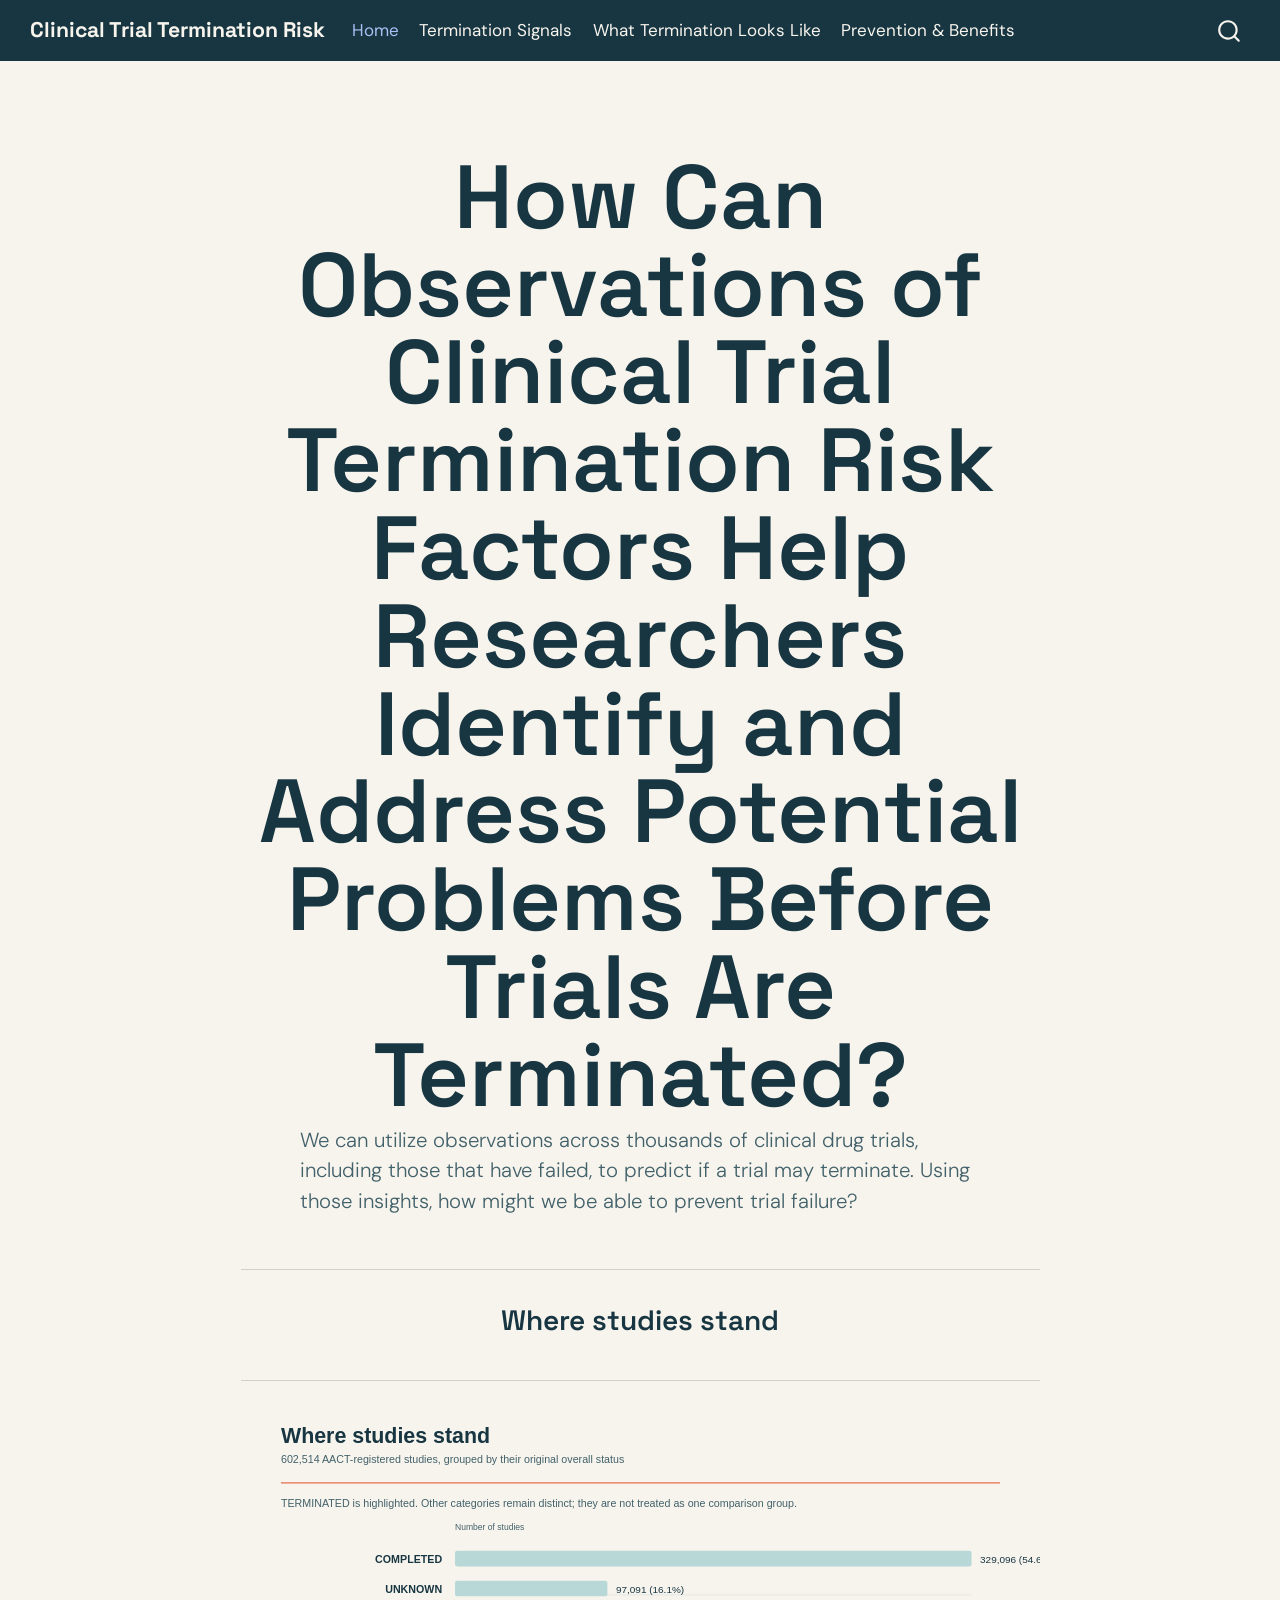
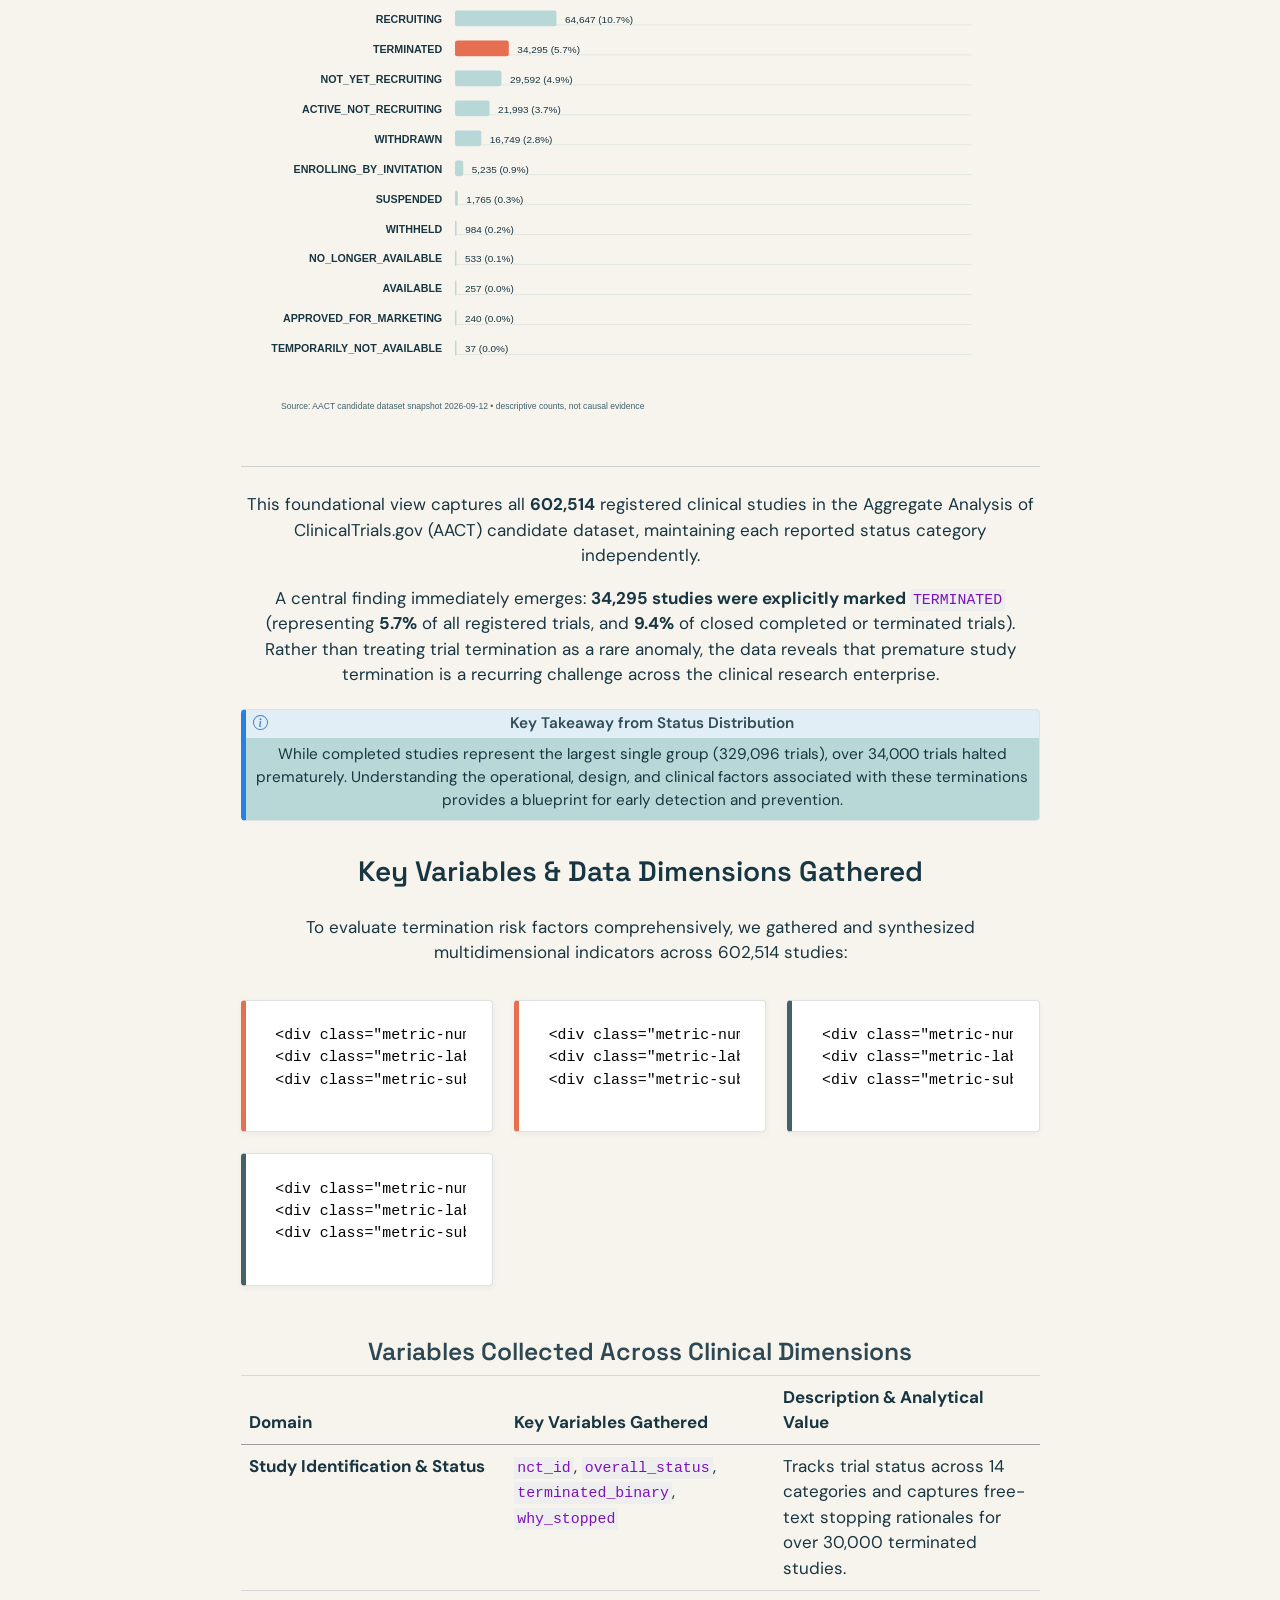
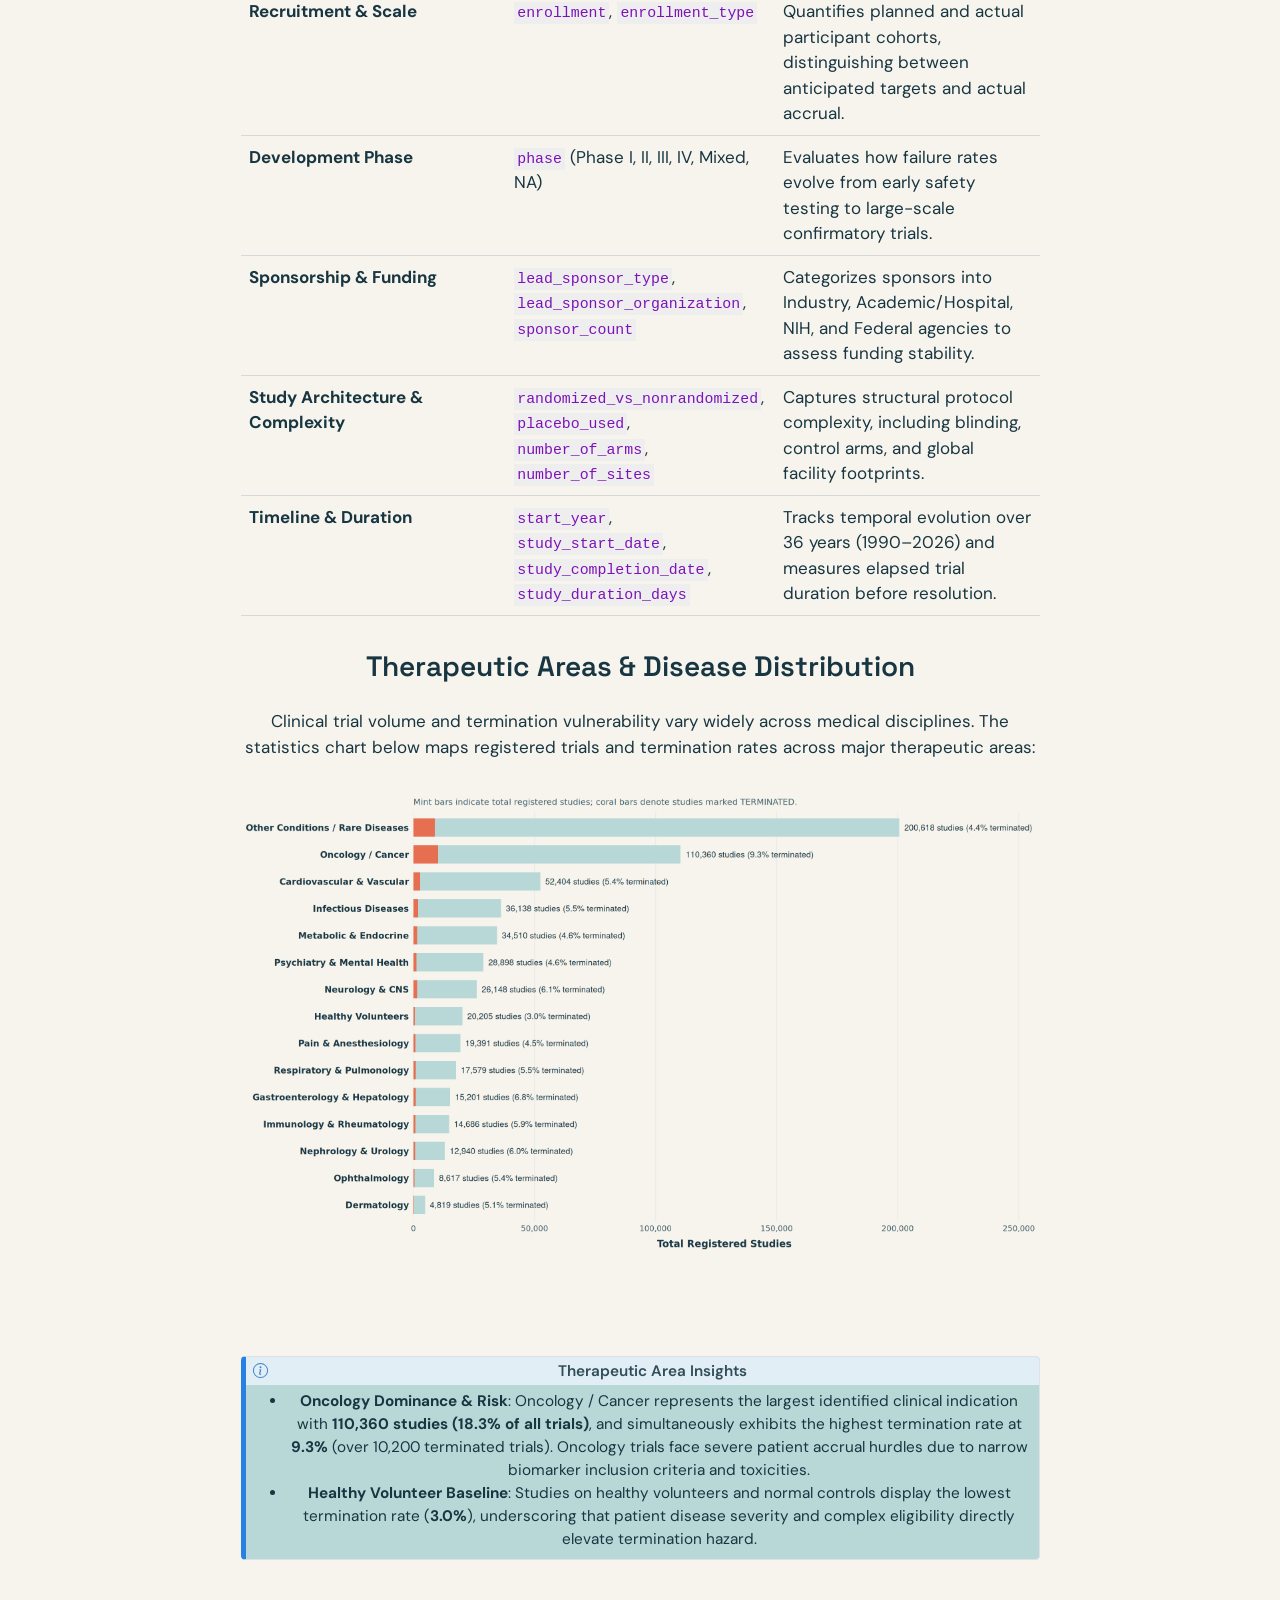
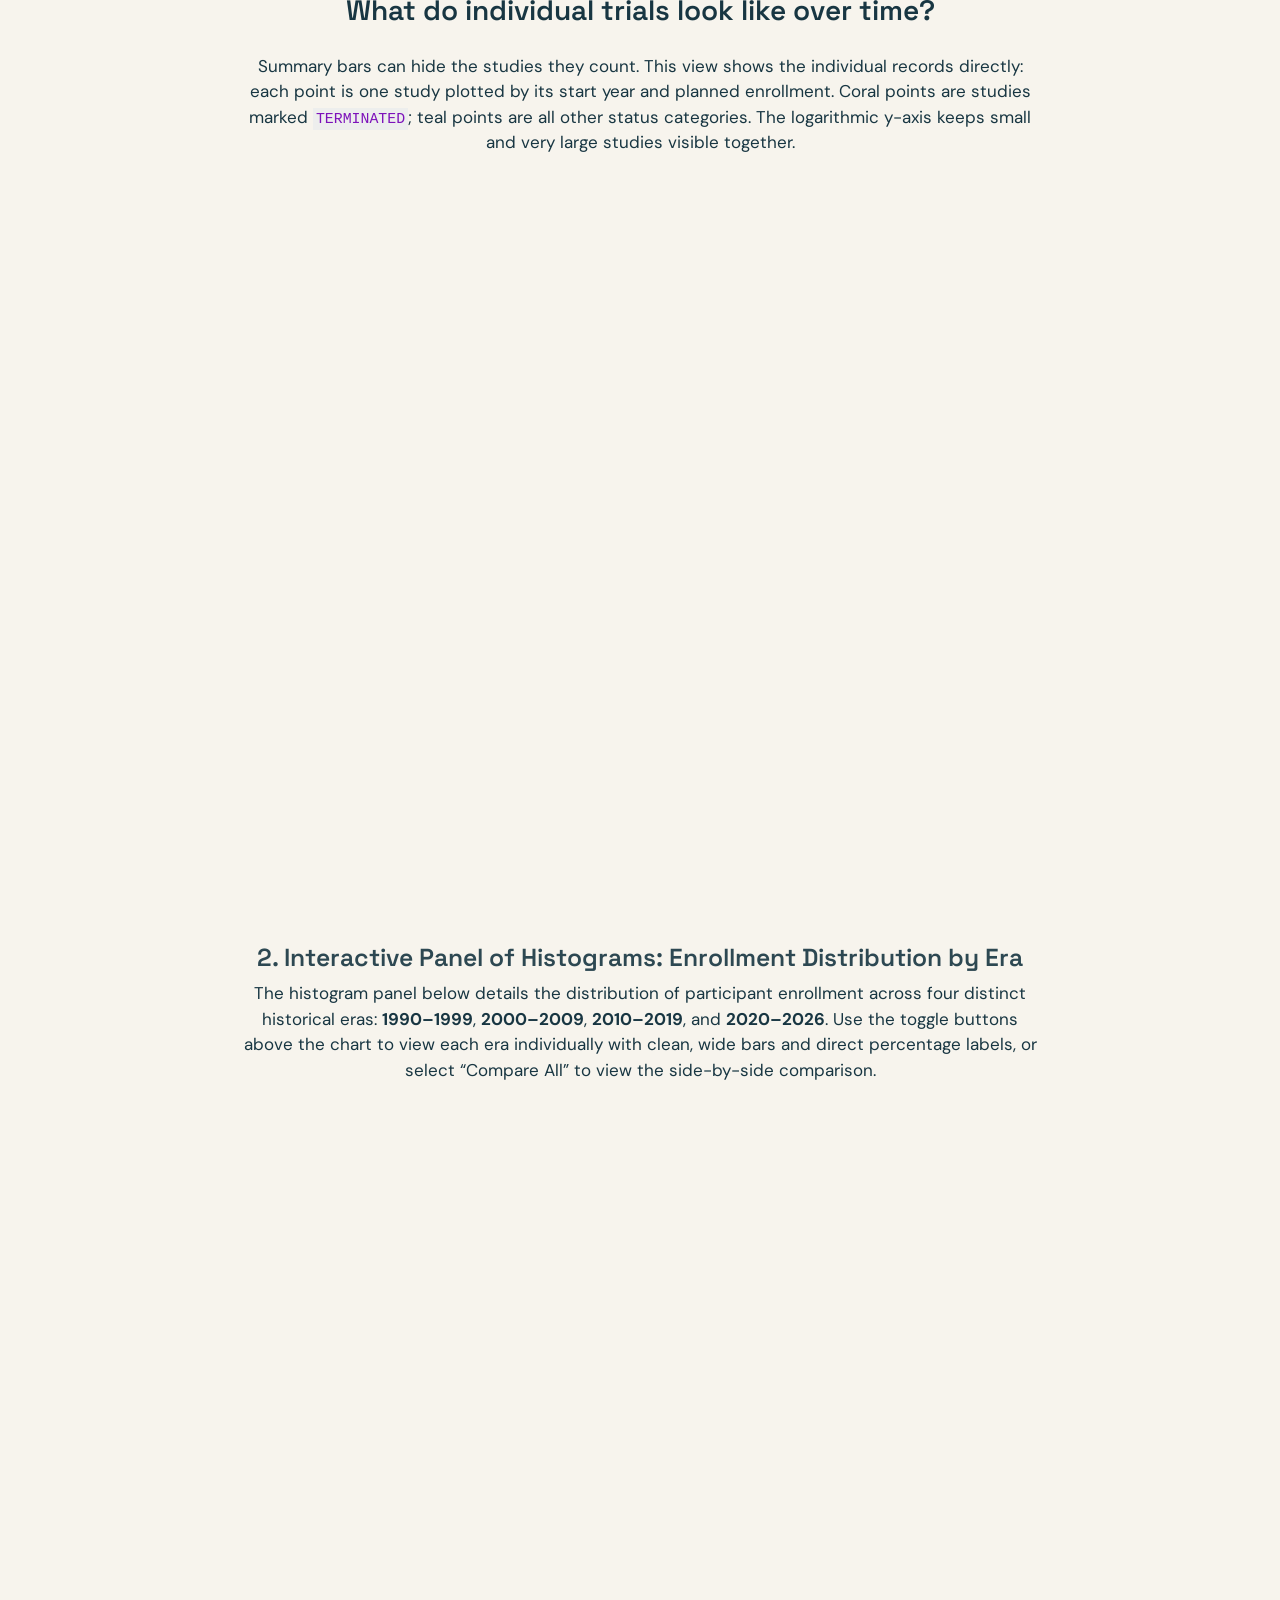
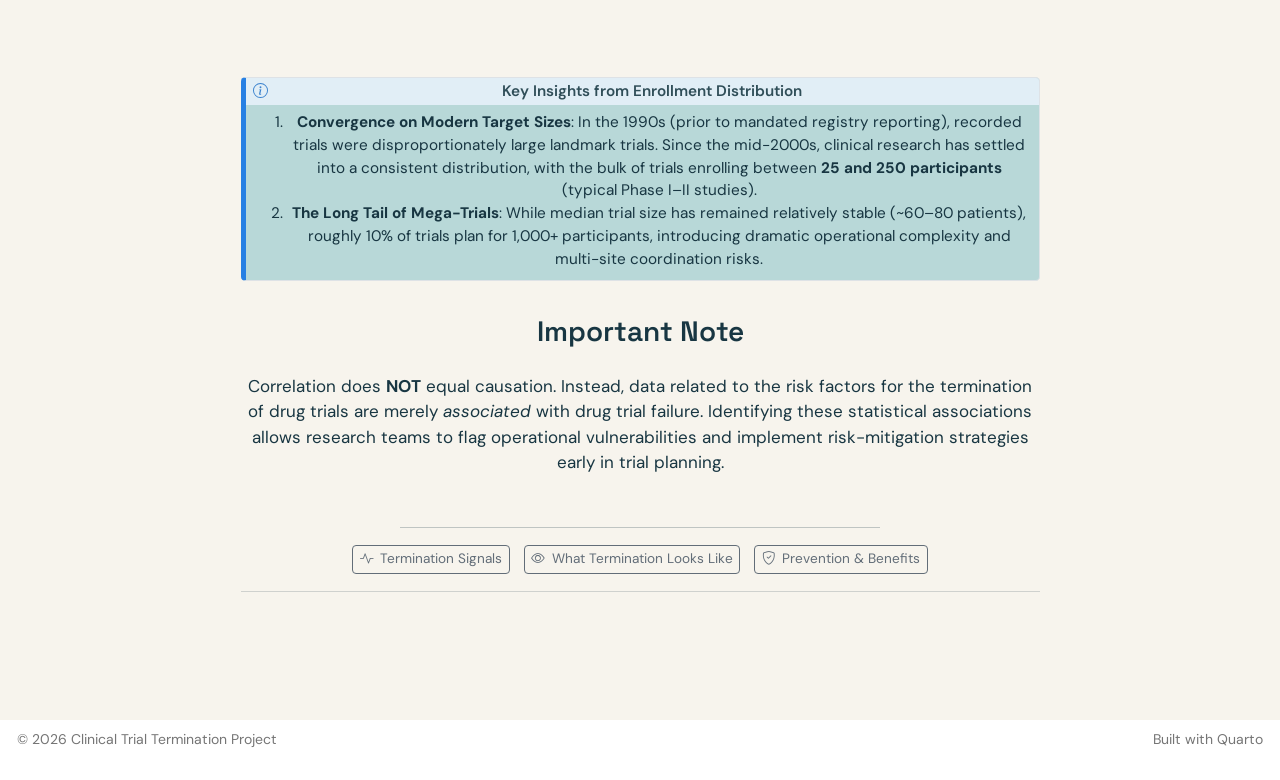
==== commit 22dfd487: "Built site for gh-pages" ====
--- a/index.html
+++ b/index.html
@@ -44,7 +44,7 @@
 <link href="site_libs/quarto-html/quarto-syntax-highlighting-64a204ab8560d761af7679ceaba22944.css" rel="stylesheet" id="quarto-text-highlighting-styles">
 <script src="site_libs/bootstrap/bootstrap.min.js"></script>
 <link href="site_libs/bootstrap/bootstrap-icons.css" rel="stylesheet">
-<link href="site_libs/bootstrap/bootstrap-25dd70e1418bf13535bac40b5a4bcb17.min.css" rel="stylesheet" append-hash="true" id="quarto-bootstrap" data-mode="light">
+<link href="site_libs/bootstrap/bootstrap-474bb379b799c425364b772f14f43d84.min.css" rel="stylesheet" append-hash="true" id="quarto-bootstrap" data-mode="light">
 <script id="quarto-search-options" type="application/json">{
   "location": "navbar",
   "copy-button": false,
@@ -266,26 +266,22 @@
 </div>
 </div>
 </section>
-<section id="are-trials-getting-larger-trial-enrollment-over-time" class="level2">
-<h2 data-anchor-id="are-trials-getting-larger-trial-enrollment-over-time">Are trials getting larger? Trial enrollment over time</h2>
-<p>A critical question when predicting trial feasibility is whether clinical trials have grown in scale over the decades. The two coordinated visualizations below combine the <strong>longitudinal trajectory of planned enrollment</strong> with an <strong>interactive panel of histograms</strong> illustrating how trial sizes are distributed across eras.</p>
-<section id="longitudinal-enrollment-trajectory-19902026" class="level3">
-<h3 data-anchor-id="longitudinal-enrollment-trajectory-19902026">1. Longitudinal Enrollment Trajectory (1990–2026)</h3>
-<p>This view tracks median planned enrollment (solid coral line) and the middle 50% interquartile band (shaded mint band) on a logarithmic scale for 575,628 trials with positive reported enrollment.</p>
+<section id="what-do-individual-trials-look-like-over-time" class="level2">
+<h2 data-anchor-id="what-do-individual-trials-look-like-over-time">What do individual trials look like over time?</h2>
+<p>Summary bars can hide the studies they count. This view shows the individual records directly: each point is one study plotted by its start year and planned enrollment. Coral points are studies marked <code>TERMINATED</code>; teal points are all other status categories. The logarithmic y-axis keeps small and very large studies visible together.</p>
 <div class="cell">
 <div class="cell-output-display">
-<div id="htmlwidget-a28c0254c524323d09a6" style="width:100%;height:473px;" class="plotly html-widget"></div>
-<script type="application/json" data-for="htmlwidget-a28c0254c524323d09a6">{"x":{"visdat":{"9e8461753e96":["function () ","plotlyVisDat"]},"cur_data":"9e8461753e96","attrs":{"9e8461753e96":{"alpha_stroke":1,"sizes":[10,100],"spans":[1,20],"x":{},"y":{},"type":"scatter","mode":"lines","name":"75th Percentile","line":{"color":"rgba(66, 97, 106, 0.25)","width":1},"hoverinfo":"none","showlegend":false,"inherit":true},"9e8461753e96.1":{"alpha_stroke":1,"sizes":[10,100],"spans":[1,20],"x":{},"y":{},"type":"scatter","mode":"lines","name":"Middle 50% (IQR: 25th–75th %ile)","fill":"tonexty","fillcolor":"rgba(184, 216, 216, 0.55)","line":{"color":"rgba(66, 97, 106, 0.25)","width":1},"hoverinfo":"none","showlegend":true,"inherit":true},"9e8461753e96.2":{"alpha_stroke":1,"sizes":[10,100],"spans":[1,20],"x":{},"y":{},"type":"scatter","mode":"lines+markers","name":"Median Planned Enrollment","line":{"color":"#e76f51","width":2.5},"marker":{"color":"#e76f51","size":6.5,"line":{"color":"#183642","width":1.2}},"hovertemplate":"<b>Study Start Year: %{x}<\/b><br>Median Enrollment: <b>%{y:,}<\/b> participants<br>Middle 50% (IQR): <b>%{customdata[0]:,} to %{customdata[1]:,}<\/b><br>Registered Trials: <b>%{customdata[2]:,}<\/b><br>Mean Enrollment: <b>%{customdata[3]:,.0f}<\/b><extra><\/extra>","customdata":{},"inherit":true},"9e8461753e96.3":{"alpha_stroke":1,"sizes":[10,100],"spans":[1,20],"x":{},"y":{},"type":"scatter","mode":"lines","name":"Mean Enrollment (Mega-Trial Skew)","line":{"color":"#f4a261","width":1.5,"dash":"dot"},"visible":"legendonly","hovertemplate":"<b>Year: %{x}<\/b><br>Mean Enrollment: <b>%{y:,.0f}<\/b> participants<br><i>Heavily skewed by 1,000+ participant trials<\/i><extra><\/extra>","inherit":true}},"layout":{"height":490,"margin":{"b":50,"l":70,"t":70,"r":30},"paper_bgcolor":"#f7f4ed","plot_bgcolor":"#f7f4ed","font":{"family":"DM Sans, system-ui, -apple-system, sans-serif","color":"#183642"},"hoverlabel":{"bgcolor":"#183642","font":{"color":"#ffffff","family":"DM Sans, system-ui, -apple-system, sans-serif","size":12}},"xaxis":{"domain":[0,1],"automargin":true,"title":{"text":"Study Start Year","font":{"size":12,"color":"#183642"}},"tickvals":[1990,1995,2000,2005,2010,2015,2020,2025],"gridcolor":"rgba(24, 54, 66, 0.08)","tickfont":{"size":10,"color":"#183642"}},"yaxis":{"domain":[0,1],"automargin":true,"title":{"text":"Reported Planned Enrollment (Log Scale)","font":{"size":12,"color":"#183642"}},"type":"log","tickvals":[10,100,1000,10000,100000,1000000],"ticktext":["10","100","1,000","10,000","100,000","1,000,000"],"gridcolor":"rgba(24, 54, 66, 0.1)","tickfont":{"size":10,"color":"#183642"}},"legend":{"orientation":"h","x":0.45000000000000001,"y":1.1799999999999999,"yanchor":"top","font":{"size":11,"family":"DM Sans, system-ui, -apple-system, sans-serif"}},"updatemenus":[{"type":"buttons","direction":"right","x":0,"y":1.1799999999999999,"xanchor":"left","yanchor":"top","buttons":[{"method":"relayout","args":[{"yaxis.type":"log","yaxis.title.text":"Reported Planned Enrollment (Log Scale)"}],"label":"Log Scale (Default)"},{"method":"relayout","args":[{"yaxis.type":"linear","yaxis.title.text":"Reported Planned Enrollment (Linear Scale)"}],"label":"Linear Scale"}],"font":{"family":"DM Sans, system-ui, -apple-system, sans-serif","size":11,"color":"#183642"}}],"hovermode":"closest","showlegend":true},"source":"A","config":{"modeBarButtonsToAdd":["hoverclosest","hovercompare"],"showSendToCloud":false,"displaylogo":false,"responsive":true},"data":[{"x":[1990,1991,1992,1993,1994,1995,1996,1997,1998,1999,2000,2001,2002,2003,2004,2005,2006,2007,2008,2009,2010,2011,2012,2013,2014,2015,2016,2017,2018,2019,2020,2021,2022,2023,2024,2025,2026],"y":[2000,1187,900,1000,610,600,400,355,400,360,400,365,314,306,298,240,240,210,200,200,200,200,200,187,186,188,188,188,180,172,202,198,180,178,180,180,190],"type":"scatter","mode":"lines","name":"75th Percentile","line":{"color":"rgba(66, 97, 106, 0.25)","width":1},"hoverinfo":["none","none","none","none","none","none","none","none","none","none","none","none","none","none","none","none","none","none","none","none","none","none","none","none","none","none","none","none","none","none","none","none","none","none","none","none","none"],"showlegend":false,"marker":{"color":"rgba(31,119,180,1)","line":{"color":"rgba(31,119,180,1)"}},"error_y":{"color":"rgba(31,119,180,1)"},"error_x":{"color":"rgba(31,119,180,1)"},"xaxis":"x","yaxis":"y","frame":null},{"fillcolor":"rgba(184, 216, 216, 0.55)","x":[1990,1991,1992,1993,1994,1995,1996,1997,1998,1999,2000,2001,2002,2003,2004,2005,2006,2007,2008,2009,2010,2011,2012,2013,2014,2015,2016,2017,2018,2019,2020,2021,2022,2023,2024,2025,2026],"y":[75,55,64,60,49,40,30,35,36,35,38,40,40,40,36,34,31,30,30,30,30,30,30,30,30,30,30,30,30,30,34,33,33,36,37,40,40],"type":"scatter","mode":"lines","name":"Middle 50% (IQR: 25th–75th %ile)","fill":"tonexty","line":{"color":"rgba(66, 97, 106, 0.25)","width":1},"hoverinfo":["none","none","none","none","none","none","none","none","none","none","none","none","none","none","none","none","none","none","none","none","none","none","none","none","none","none","none","none","none","none","none","none","none","none","none","none","none"],"showlegend":true,"marker":{"color":"rgba(255,127,14,1)","line":{"color":"rgba(255,127,14,1)"}},"error_y":{"color":"rgba(255,127,14,1)"},"error_x":{"color":"rgba(255,127,14,1)"},"xaxis":"x","yaxis":"y","frame":null},{"x":[1990,1991,1992,1993,1994,1995,1996,1997,1998,1999,2000,2001,2002,2003,2004,2005,2006,2007,2008,2009,2010,2011,2012,2013,2014,2015,2016,2017,2018,2019,2020,2021,2022,2023,2024,2025,2026],"y":[400,303,200,240,172,120,94,96,100,100,110,105,100,100,86,80,75,70,65,68,70,68,69,65,66,70,68,69,67,65,80,72,71,71,73,76,80],"type":"scatter","mode":"lines+markers","name":"Median Planned Enrollment","line":{"color":"#e76f51","width":2.5},"marker":{"color":"#e76f51","size":6.5,"line":{"color":"#183642","width":1.2}},"hovertemplate":["<b>Study Start Year: %{x}<\/b><br>Median Enrollment: <b>%{y:,}<\/b> participants<br>Middle 50% (IQR): <b>%{customdata[0]:,} to %{customdata[1]:,}<\/b><br>Registered Trials: <b>%{customdata[2]:,}<\/b><br>Mean Enrollment: <b>%{customdata[3]:,.0f}<\/b><extra><\/extra>","<b>Study Start Year: %{x}<\/b><br>Median Enrollment: <b>%{y:,}<\/b> participants<br>Middle 50% (IQR): <b>%{customdata[0]:,} to %{customdata[1]:,}<\/b><br>Registered Trials: <b>%{customdata[2]:,}<\/b><br>Mean Enrollment: <b>%{customdata[3]:,.0f}<\/b><extra><\/extra>","<b>Study Start Year: %{x}<\/b><br>Median Enrollment: <b>%{y:,}<\/b> participants<br>Middle 50% (IQR): <b>%{customdata[0]:,} to %{customdata[1]:,}<\/b><br>Registered Trials: <b>%{customdata[2]:,}<\/b><br>Mean Enrollment: <b>%{customdata[3]:,.0f}<\/b><extra><\/extra>","<b>Study Start Year: %{x}<\/b><br>Median Enrollment: <b>%{y:,}<\/b> participants<br>Middle 50% (IQR): <b>%{customdata[0]:,} to %{customdata[1]:,}<\/b><br>Registered Trials: <b>%{customdata[2]:,}<\/b><br>Mean Enrollment: <b>%{customdata[3]:,.0f}<\/b><extra><\/extra>","<b>Study Start Year: %{x}<\/b><br>Median Enrollment: <b>%{y:,}<\/b> participants<br>Middle 50% (IQR): <b>%{customdata[0]:,} to %{customdata[1]:,}<\/b><br>Registered Trials: <b>%{customdata[2]:,}<\/b><br>Mean Enrollment: <b>%{customdata[3]:,.0f}<\/b><extra><\/extra>","<b>Study Start Year: %{x}<\/b><br>Median Enrollment: <b>%{y:,}<\/b> participants<br>Middle 50% (IQR): <b>%{customdata[0]:,} to %{customdata[1]:,}<\/b><br>Registered Trials: <b>%{customdata[2]:,}<\/b><br>Mean Enrollment: <b>%{customdata[3]:,.0f}<\/b><extra><\/extra>","<b>Study Start Year: %{x}<\/b><br>Median Enrollment: <b>%{y:,}<\/b> participants<br>Middle 50% (IQR): <b>%{customdata[0]:,} to %{customdata[1]:,}<\/b><br>Registered Trials: <b>%{customdata[2]:,}<\/b><br>Mean Enrollment: <b>%{customdata[3]:,.0f}<\/b><extra><\/extra>","<b>Study Start Year: %{x}<\/b><br>Median Enrollment: <b>%{y:,}<\/b> participants<br>Middle 50% (IQR): <b>%{customdata[0]:,} to %{customdata[1]:,}<\/b><br>Registered Trials: <b>%{customdata[2]:,}<\/b><br>Mean Enrollment: <b>%{customdata[3]:,.0f}<\/b><extra><\/extra>","<b>Study Start Year: %{x}<\/b><br>Median Enrollment: <b>%{y:,}<\/b> participants<br>Middle 50% (IQR): <b>%{customdata[0]:,} to %{customdata[1]:,}<\/b><br>Registered Trials: <b>%{customdata[2]:,}<\/b><br>Mean Enrollment: <b>%{customdata[3]:,.0f}<\/b><extra><\/extra>","<b>Study Start Year: %{x}<\/b><br>Median Enrollment: <b>%{y:,}<\/b> participants<br>Middle 50% (IQR): <b>%{customdata[0]:,} to %{customdata[1]:,}<\/b><br>Registered Trials: <b>%{customdata[2]:,}<\/b><br>Mean Enrollment: <b>%{customdata[3]:,.0f}<\/b><extra><\/extra>","<b>Study Start Year: %{x}<\/b><br>Median Enrollment: <b>%{y:,}<\/b> participants<br>Middle 50% (IQR): <b>%{customdata[0]:,} to %{customdata[1]:,}<\/b><br>Registered Trials: <b>%{customdata[2]:,}<\/b><br>Mean Enrollment: <b>%{customdata[3]:,.0f}<\/b><extra><\/extra>","<b>Study Start Year: %{x}<\/b><br>Median Enrollment: <b>%{y:,}<\/b> participants<br>Middle 50% (IQR): <b>%{customdata[0]:,} to %{customdata[1]:,}<\/b><br>Registered Trials: <b>%{customdata[2]:,}<\/b><br>Mean Enrollment: <b>%{customdata[3]:,.0f}<\/b><extra><\/extra>","<b>Study Start Year: %{x}<\/b><br>Median Enrollment: <b>%{y:,}<\/b> participants<br>Middle 50% (IQR): <b>%{customdata[0]:,} to %{customdata[1]:,}<\/b><br>Registered Trials: <b>%{customdata[2]:,}<\/b><br>Mean Enrollment: <b>%{customdata[3]:,.0f}<\/b><extra><\/extra>","<b>Study Start Year: %{x}<\/b><br>Median Enrollment: <b>%{y:,}<\/b> participants<br>Middle 50% (IQR): <b>%{customdata[0]:,} to %{customdata[1]:,}<\/b><br>Registered Trials: <b>%{customdata[2]:,}<\/b><br>Mean Enrollment: <b>%{customdata[3]:,.0f}<\/b><extra><\/extra>","<b>Study Start Year: %{x}<\/b><br>Median Enrollment: <b>%{y:,}<\/b> participants<br>Middle 50% (IQR): <b>%{customdata[0]:,} to %{customdata[1]:,}<\/b><br>Registered Trials: <b>%{customdata[2]:,}<\/b><br>Mean Enrollment: <b>%{customdata[3]:,.0f}<\/b><extra><\/extra>","<b>Study Start Year: %{x}<\/b><br>Median Enrollment: <b>%{y:,}<\/b> participants<br>Middle 50% (IQR): <b>%{customdata[0]:,} to %{customdata[1]:,}<\/b><br>Registered Trials: <b>%{customdata[2]:,}<\/b><br>Mean Enrollment: <b>%{customdata[3]:,.0f}<\/b><extra><\/extra>","<b>Study Start Year: %{x}<\/b><br>Median Enrollment: <b>%{y:,}<\/b> participants<br>Middle 50% (IQR): <b>%{customdata[0]:,} to %{customdata[1]:,}<\/b><br>Registered Trials: <b>%{customdata[2]:,}<\/b><br>Mean Enrollment: <b>%{customdata[3]:,.0f}<\/b><extra><\/extra>","<b>Study Start Year: %{x}<\/b><br>Median Enrollment: <b>%{y:,}<\/b> participants<br>Middle 50% (IQR): <b>%{customdata[0]:,} to %{customdata[1]:,}<\/b><br>Registered Trials: <b>%{customdata[2]:,}<\/b><br>Mean Enrollment: <b>%{customdata[3]:,.0f}<\/b><extra><\/extra>","<b>Study Start Year: %{x}<\/b><br>Median Enrollment: <b>%{y:,}<\/b> participants<br>Middle 50% (IQR): <b>%{customdata[0]:,} to %{customdata[1]:,}<\/b><br>Registered Trials: <b>%{customdata[2]:,}<\/b><br>Mean Enrollment: <b>%{customdata[3]:,.0f}<\/b><extra><\/extra>","<b>Study Start Year: %{x}<\/b><br>Median Enrollment: <b>%{y:,}<\/b> participants<br>Middle 50% (IQR): <b>%{customdata[0]:,} to %{customdata[1]:,}<\/b><br>Registered Trials: <b>%{customdata[2]:,}<\/b><br>Mean Enrollment: <b>%{customdata[3]:,.0f}<\/b><extra><\/extra>","<b>Study Start Year: %{x}<\/b><br>Median Enrollment: <b>%{y:,}<\/b> participants<br>Middle 50% (IQR): <b>%{customdata[0]:,} to %{customdata[1]:,}<\/b><br>Registered Trials: <b>%{customdata[2]:,}<\/b><br>Mean Enrollment: <b>%{customdata[3]:,.0f}<\/b><extra><\/extra>","<b>Study Start Year: %{x}<\/b><br>Median Enrollment: <b>%{y:,}<\/b> participants<br>Middle 50% (IQR): <b>%{customdata[0]:,} to %{customdata[1]:,}<\/b><br>Registered Trials: <b>%{customdata[2]:,}<\/b><br>Mean Enrollment: <b>%{customdata[3]:,.0f}<\/b><extra><\/extra>","<b>Study Start Year: %{x}<\/b><br>Median Enrollment: <b>%{y:,}<\/b> participants<br>Middle 50% (IQR): <b>%{customdata[0]:,} to %{customdata[1]:,}<\/b><br>Registered Trials: <b>%{customdata[2]:,}<\/b><br>Mean Enrollment: <b>%{customdata[3]:,.0f}<\/b><extra><\/extra>","<b>Study Start Year: %{x}<\/b><br>Median Enrollment: <b>%{y:,}<\/b> participants<br>Middle 50% (IQR): <b>%{customdata[0]:,} to %{customdata[1]:,}<\/b><br>Registered Trials: <b>%{customdata[2]:,}<\/b><br>Mean Enrollment: <b>%{customdata[3]:,.0f}<\/b><extra><\/extra>","<b>Study Start Year: %{x}<\/b><br>Median Enrollment: <b>%{y:,}<\/b> participants<br>Middle 50% (IQR): <b>%{customdata[0]:,} to %{customdata[1]:,}<\/b><br>Registered Trials: <b>%{customdata[2]:,}<\/b><br>Mean Enrollment: <b>%{customdata[3]:,.0f}<\/b><extra><\/extra>","<b>Study Start Year: %{x}<\/b><br>Median Enrollment: <b>%{y:,}<\/b> participants<br>Middle 50% (IQR): <b>%{customdata[0]:,} to %{customdata[1]:,}<\/b><br>Registered Trials: <b>%{customdata[2]:,}<\/b><br>Mean Enrollment: <b>%{customdata[3]:,.0f}<\/b><extra><\/extra>","<b>Study Start Year: %{x}<\/b><br>Median Enrollment: <b>%{y:,}<\/b> participants<br>Middle 50% (IQR): <b>%{customdata[0]:,} to %{customdata[1]:,}<\/b><br>Registered Trials: <b>%{customdata[2]:,}<\/b><br>Mean Enrollment: <b>%{customdata[3]:,.0f}<\/b><extra><\/extra>","<b>Study Start Year: %{x}<\/b><br>Median Enrollment: <b>%{y:,}<\/b> participants<br>Middle 50% (IQR): <b>%{customdata[0]:,} to %{customdata[1]:,}<\/b><br>Registered Trials: <b>%{customdata[2]:,}<\/b><br>Mean Enrollment: <b>%{customdata[3]:,.0f}<\/b><extra><\/extra>","<b>Study Start Year: %{x}<\/b><br>Median Enrollment: <b>%{y:,}<\/b> participants<br>Middle 50% (IQR): <b>%{customdata[0]:,} to %{customdata[1]:,}<\/b><br>Registered Trials: <b>%{customdata[2]:,}<\/b><br>Mean Enrollment: <b>%{customdata[3]:,.0f}<\/b><extra><\/extra>","<b>Study Start Year: %{x}<\/b><br>Median Enrollment: <b>%{y:,}<\/b> participants<br>Middle 50% (IQR): <b>%{customdata[0]:,} to %{customdata[1]:,}<\/b><br>Registered Trials: <b>%{customdata[2]:,}<\/b><br>Mean Enrollment: <b>%{customdata[3]:,.0f}<\/b><extra><\/extra>","<b>Study Start Year: %{x}<\/b><br>Median Enrollment: <b>%{y:,}<\/b> participants<br>Middle 50% (IQR): <b>%{customdata[0]:,} to %{customdata[1]:,}<\/b><br>Registered Trials: <b>%{customdata[2]:,}<\/b><br>Mean Enrollment: <b>%{customdata[3]:,.0f}<\/b><extra><\/extra>","<b>Study Start Year: %{x}<\/b><br>Median Enrollment: <b>%{y:,}<\/b> participants<br>Middle 50% (IQR): <b>%{customdata[0]:,} to %{customdata[1]:,}<\/b><br>Registered Trials: <b>%{customdata[2]:,}<\/b><br>Mean Enrollment: <b>%{customdata[3]:,.0f}<\/b><extra><\/extra>","<b>Study Start Year: %{x}<\/b><br>Median Enrollment: <b>%{y:,}<\/b> participants<br>Middle 50% (IQR): <b>%{customdata[0]:,} to %{customdata[1]:,}<\/b><br>Registered Trials: <b>%{customdata[2]:,}<\/b><br>Mean Enrollment: <b>%{customdata[3]:,.0f}<\/b><extra><\/extra>","<b>Study Start Year: %{x}<\/b><br>Median Enrollment: <b>%{y:,}<\/b> participants<br>Middle 50% (IQR): <b>%{customdata[0]:,} to %{customdata[1]:,}<\/b><br>Registered Trials: <b>%{customdata[2]:,}<\/b><br>Mean Enrollment: <b>%{customdata[3]:,.0f}<\/b><extra><\/extra>","<b>Study Start Year: %{x}<\/b><br>Median Enrollment: <b>%{y:,}<\/b> participants<br>Middle 50% (IQR): <b>%{customdata[0]:,} to %{customdata[1]:,}<\/b><br>Registered Trials: <b>%{customdata[2]:,}<\/b><br>Mean Enrollment: <b>%{customdata[3]:,.0f}<\/b><extra><\/extra>","<b>Study Start Year: %{x}<\/b><br>Median Enrollment: <b>%{y:,}<\/b> participants<br>Middle 50% (IQR): <b>%{customdata[0]:,} to %{customdata[1]:,}<\/b><br>Registered Trials: <b>%{customdata[2]:,}<\/b><br>Mean Enrollment: <b>%{customdata[3]:,.0f}<\/b><extra><\/extra>","<b>Study Start Year: %{x}<\/b><br>Median Enrollment: <b>%{y:,}<\/b> participants<br>Middle 50% (IQR): <b>%{customdata[0]:,} to %{customdata[1]:,}<\/b><br>Registered Trials: <b>%{customdata[2]:,}<\/b><br>Mean Enrollment: <b>%{customdata[3]:,.0f}<\/b><extra><\/extra>"],"customdata":[[75,2000,81,27494.200000000001],[55,1187,110,929230.69999999995],[64,900,142,11358.299999999999],[60,1000,227,4526],[49,610,263,10300.299999999999],[40,600,416,28606.200000000001],[30,400,542,12635.1],[35,355,741,15549.700000000001],[36,400,1047,31017.299999999999],[35,360,1356,2295.6999999999998],[38,400,1917,12313.299999999999],[40,365,2553,4284.6999999999998],[40,314,3807,28755.400000000001],[40,306,5348,3171.5],[36,298,7125,859.5],[34,240,8981,5485.1000000000004],[31,240,10897,4969.1999999999998],[30,210,12434,1675.2],[30,200,14437,1687.5],[30,200,15728,2106.3000000000002],[30,200,16948,11483.6],[30,200,17777,3963.9000000000001],[30,200,18772,3685.1999999999998],[30,187,19635,8126.5],[30,186,21868,3420.6999999999998],[30,188,23607,5932.6000000000004],[30,188,25557,2323.1999999999998],[30,188,27148,7134.6999999999998],[30,180,29265,3060.1999999999998],[30,172,30959,3522],[34,202,32376,3900.8000000000002],[33,198,37349,6595.6000000000004],[33,180,36597,11614],[36,178,38305,4948.8000000000002],[37,180,39711,3440],[40,180,39173,7335.3999999999996],[40,190,32429,2991.1999999999998]],"error_y":{"color":"rgba(44,160,44,1)"},"error_x":{"color":"rgba(44,160,44,1)"},"xaxis":"x","yaxis":"y","frame":null},{"x":[1990,1991,1992,1993,1994,1995,1996,1997,1998,1999,2000,2001,2002,2003,2004,2005,2006,2007,2008,2009,2010,2011,2012,2013,2014,2015,2016,2017,2018,2019,2020,2021,2022,2023,2024,2025,2026],"y":[27494.200000000001,929230.69999999995,11358.299999999999,4526,10300.299999999999,28606.200000000001,12635.1,15549.700000000001,31017.299999999999,2295.6999999999998,12313.299999999999,4284.6999999999998,28755.400000000001,3171.5,859.5,5485.1000000000004,4969.1999999999998,1675.2,1687.5,2106.3000000000002,11483.6,3963.9000000000001,3685.1999999999998,8126.5,3420.6999999999998,5932.6000000000004,2323.1999999999998,7134.6999999999998,3060.1999999999998,3522,3900.8000000000002,6595.6000000000004,11614,4948.8000000000002,3440,7335.3999999999996,2991.1999999999998],"type":"scatter","mode":"lines","name":"Mean Enrollment (Mega-Trial Skew)","line":{"color":"#f4a261","width":1.5,"dash":"dot"},"visible":"legendonly","hovertemplate":["<b>Year: %{x}<\/b><br>Mean Enrollment: <b>%{y:,.0f}<\/b> participants<br><i>Heavily skewed by 1,000+ participant trials<\/i><extra><\/extra>","<b>Year: %{x}<\/b><br>Mean Enrollment: <b>%{y:,.0f}<\/b> participants<br><i>Heavily skewed by 1,000+ participant trials<\/i><extra><\/extra>","<b>Year: %{x}<\/b><br>Mean Enrollment: <b>%{y:,.0f}<\/b> participants<br><i>Heavily skewed by 1,000+ participant trials<\/i><extra><\/extra>","<b>Year: %{x}<\/b><br>Mean Enrollment: <b>%{y:,.0f}<\/b> participants<br><i>Heavily skewed by 1,000+ participant trials<\/i><extra><\/extra>","<b>Year: %{x}<\/b><br>Mean Enrollment: <b>%{y:,.0f}<\/b> participants<br><i>Heavily skewed by 1,000+ participant trials<\/i><extra><\/extra>","<b>Year: %{x}<\/b><br>Mean Enrollment: <b>%{y:,.0f}<\/b> participants<br><i>Heavily skewed by 1,000+ participant trials<\/i><extra><\/extra>","<b>Year: %{x}<\/b><br>Mean Enrollment: <b>%{y:,.0f}<\/b> participants<br><i>Heavily skewed by 1,000+ participant trials<\/i><extra><\/extra>","<b>Year: %{x}<\/b><br>Mean Enrollment: <b>%{y:,.0f}<\/b> participants<br><i>Heavily skewed by 1,000+ participant trials<\/i><extra><\/extra>","<b>Year: %{x}<\/b><br>Mean Enrollment: <b>%{y:,.0f}<\/b> participants<br><i>Heavily skewed by 1,000+ participant trials<\/i><extra><\/extra>","<b>Year: %{x}<\/b><br>Mean Enrollment: <b>%{y:,.0f}<\/b> participants<br><i>Heavily skewed by 1,000+ participant trials<\/i><extra><\/extra>","<b>Year: %{x}<\/b><br>Mean Enrollment: <b>%{y:,.0f}<\/b> participants<br><i>Heavily skewed by 1,000+ participant trials<\/i><extra><\/extra>","<b>Year: %{x}<\/b><br>Mean Enrollment: <b>%{y:,.0f}<\/b> participants<br><i>Heavily skewed by 1,000+ participant trials<\/i><extra><\/extra>","<b>Year: %{x}<\/b><br>Mean Enrollment: <b>%{y:,.0f}<\/b> participants<br><i>Heavily skewed by 1,000+ participant trials<\/i><extra><\/extra>","<b>Year: %{x}<\/b><br>Mean Enrollment: <b>%{y:,.0f}<\/b> participants<br><i>Heavily skewed by 1,000+ participant trials<\/i><extra><\/extra>","<b>Year: %{x}<\/b><br>Mean Enrollment: <b>%{y:,.0f}<\/b> participants<br><i>Heavily skewed by 1,000+ participant trials<\/i><extra><\/extra>","<b>Year: %{x}<\/b><br>Mean Enrollment: <b>%{y:,.0f}<\/b> participants<br><i>Heavily skewed by 1,000+ participant trials<\/i><extra><\/extra>","<b>Year: %{x}<\/b><br>Mean Enrollment: <b>%{y:,.0f}<\/b> participants<br><i>Heavily skewed by 1,000+ participant trials<\/i><extra><\/extra>","<b>Year: %{x}<\/b><br>Mean Enrollment: <b>%{y:,.0f}<\/b> participants<br><i>Heavily skewed by 1,000+ participant trials<\/i><extra><\/extra>","<b>Year: %{x}<\/b><br>Mean Enrollment: <b>%{y:,.0f}<\/b> participants<br><i>Heavily skewed by 1,000+ participant trials<\/i><extra><\/extra>","<b>Year: %{x}<\/b><br>Mean Enrollment: <b>%{y:,.0f}<\/b> participants<br><i>Heavily skewed by 1,000+ participant trials<\/i><extra><\/extra>","<b>Year: %{x}<\/b><br>Mean Enrollment: <b>%{y:,.0f}<\/b> participants<br><i>Heavily skewed by 1,000+ participant trials<\/i><extra><\/extra>","<b>Year: %{x}<\/b><br>Mean Enrollment: <b>%{y:,.0f}<\/b> participants<br><i>Heavily skewed by 1,000+ participant trials<\/i><extra><\/extra>","<b>Year: %{x}<\/b><br>Mean Enrollment: <b>%{y:,.0f}<\/b> participants<br><i>Heavily skewed by 1,000+ participant trials<\/i><extra><\/extra>","<b>Year: %{x}<\/b><br>Mean Enrollment: <b>%{y:,.0f}<\/b> participants<br><i>Heavily skewed by 1,000+ participant trials<\/i><extra><\/extra>","<b>Year: %{x}<\/b><br>Mean Enrollment: <b>%{y:,.0f}<\/b> participants<br><i>Heavily skewed by 1,000+ participant trials<\/i><extra><\/extra>","<b>Year: %{x}<\/b><br>Mean Enrollment: <b>%{y:,.0f}<\/b> participants<br><i>Heavily skewed by 1,000+ participant trials<\/i><extra><\/extra>","<b>Year: %{x}<\/b><br>Mean Enrollment: <b>%{y:,.0f}<\/b> participants<br><i>Heavily skewed by 1,000+ participant trials<\/i><extra><\/extra>","<b>Year: %{x}<\/b><br>Mean Enrollment: <b>%{y:,.0f}<\/b> participants<br><i>Heavily skewed by 1,000+ participant trials<\/i><extra><\/extra>","<b>Year: %{x}<\/b><br>Mean Enrollment: <b>%{y:,.0f}<\/b> participants<br><i>Heavily skewed by 1,000+ participant trials<\/i><extra><\/extra>","<b>Year: %{x}<\/b><br>Mean Enrollment: <b>%{y:,.0f}<\/b> participants<br><i>Heavily skewed by 1,000+ participant trials<\/i><extra><\/extra>","<b>Year: %{x}<\/b><br>Mean Enrollment: <b>%{y:,.0f}<\/b> participants<br><i>Heavily skewed by 1,000+ participant trials<\/i><extra><\/extra>","<b>Year: %{x}<\/b><br>Mean Enrollment: <b>%{y:,.0f}<\/b> participants<br><i>Heavily skewed by 1,000+ participant trials<\/i><extra><\/extra>","<b>Year: %{x}<\/b><br>Mean Enrollment: <b>%{y:,.0f}<\/b> participants<br><i>Heavily skewed by 1,000+ participant trials<\/i><extra><\/extra>","<b>Year: %{x}<\/b><br>Mean Enrollment: <b>%{y:,.0f}<\/b> participants<br><i>Heavily skewed by 1,000+ participant trials<\/i><extra><\/extra>","<b>Year: %{x}<\/b><br>Mean Enrollment: <b>%{y:,.0f}<\/b> participants<br><i>Heavily skewed by 1,000+ participant trials<\/i><extra><\/extra>","<b>Year: %{x}<\/b><br>Mean Enrollment: <b>%{y:,.0f}<\/b> participants<br><i>Heavily skewed by 1,000+ participant trials<\/i><extra><\/extra>","<b>Year: %{x}<\/b><br>Mean Enrollment: <b>%{y:,.0f}<\/b> participants<br><i>Heavily skewed by 1,000+ participant trials<\/i><extra><\/extra>"],"marker":{"color":"rgba(214,39,40,1)","line":{"color":"rgba(214,39,40,1)"}},"error_y":{"color":"rgba(214,39,40,1)"},"error_x":{"color":"rgba(214,39,40,1)"},"xaxis":"x","yaxis":"y","frame":null}],"highlight":{"on":"plotly_click","persistent":false,"dynamic":false,"selectize":false,"opacityDim":0.20000000000000001,"selected":{"opacity":1},"debounce":0},"shinyEvents":["plotly_hover","plotly_click","plotly_selected","plotly_relayout","plotly_brushed","plotly_brushing","plotly_clickannotation","plotly_doubleclick","plotly_deselect","plotly_afterplot","plotly_sunburstclick"],"base_url":"https://plot.ly"},"evals":[],"jsHooks":[]}</script>
-</div>
-</div>
-</section>
+<div id="htmlwidget-91bf923814d90a70fa32" style="width:100%;height:677px;" class="plotly html-widget"></div>
+<script type="application/json" data-for="htmlwidget-91bf923814d90a70fa32">{"x":{"visdat":{"6705310cfa05":["function () ","plotlyVisDat"],"67051b3b94b0":["function () ","data"],"67052c32a724":["function () ","data"]},"cur_data":"67052c32a724","attrs":{"67051b3b94b0":{"alpha_stroke":1,"sizes":[10,100],"spans":[1,20],"x":{},"y":{},"type":"scatter","mode":"markers","name":"Not terminated","marker":{"color":"#42616a","opacity":0.22,"size":5,"line":{"color":"rgba(24, 54, 66, 0.15)","width":0.59999999999999998}},"customdata":{},"hovertemplate":"<b>%{customdata}<\/b><br>Start year: <b>%{x}<\/b><br>Planned enrollment: <b>%{y:,}<\/b><br>Status: <b>Not terminated<\/b><extra><\/extra>","inherit":true},"67052c32a724":{"alpha_stroke":1,"sizes":[10,100],"spans":[1,20],"x":{},"y":{},"type":"scatter","mode":"markers","name":"Terminated","marker":{"color":"#e76f51","opacity":0.84999999999999998,"size":6,"line":{"color":"rgba(24, 54, 66, 0.35)","width":0.80000000000000004}},"customdata":{},"hovertemplate":"<b>%{customdata}<\/b><br>Start year: <b>%{x}<\/b><br>Planned enrollment: <b>%{y:,}<\/b><br>Status: <b>Terminated<\/b><extra><\/extra>","inherit":true}},"layout":{"height":700,"margin":{"b":65,"l":85,"t":35,"r":35},"dragmode":"zoom","hovermode":"closest","paper_bgcolor":"#f7f4ed","plot_bgcolor":"#f7f4ed","font":{"family":"DM Sans, system-ui, -apple-system, sans-serif","color":"#183642"},"xaxis":{"domain":[0,1],"automargin":true,"title":{"text":"Study Start Year","font":{"size":14,"color":"#183642"}},"range":[1990,2026],"tickvals":[1990,1995,2000,2005,2010,2015,2020,2025],"gridcolor":"rgba(24, 54, 66, 0.08)","tickfont":{"size":12,"color":"#183642"},"zeroline":false},"yaxis":{"domain":[0,1],"automargin":true,"title":{"text":"Planned Enrollment per Study (log scale)","font":{"size":14,"color":"#183642"}},"type":"log","tickvals":[1,10,100,1000,10000,100000,1000000],"ticktext":["1","10","100","1k","10k","100k","1M"],"gridcolor":"rgba(24, 54, 66, 0.08)","tickfont":{"size":12,"color":"#183642"},"zeroline":false},"legend":{"orientation":"h","x":0.02,"y":1.02,"yanchor":"bottom","font":{"size":12,"color":"#183642"}},"annotations":[{"x":0,"y":1.02,"xref":"paper","yref":"paper","text":"<b>577,043 studies with positive reported enrollment<\/b>","showarrow":false,"font":{"size":12,"color":"#42616a"}}],"showlegend":true},"source":"study-enrollment-scatter","config":{"modeBarButtonsToAdd":["hoverclosest","hovercompare"],"showSendToCloud":false,"displaylogo":false,"responsive":true,"scrollZoom":true,"modeBarButtonsToRemove":["select2d","lasso2d"],"toImageButtonOptions":{"format":"png","filename":"study_enrollment_scatter"}},"data":[{"x":[2010,2009,2010,2008,2023,2021,2019,2017,2001,2021,2022,2026,2018,2012,2018,2026,2013,2024,2021,2012,2021,2018,2022,2010,2022,2020,1996,2017,2017,2021,2026,2016,2022,2010,2006,2020,2026,2024,2019,2018,2021,2015,2006,2020,2025,2024,2002,2002,2027,2006,2021,2004,2023,2020,2022,2011,2021,2025,2013,2019,2011,2011,2021,2002,2021,2003,2007,2003,2018,2000,2009,2003,2004,2008,2005,2025,2021,2019,2025,2024,2026,2017,2020,2026,2022,2011,2021,2019,2025,2020,2009,2011,2011,2017,2006,2022,2013,2015,2020,2021,2019,2010,2024,2014,2013,2015,2022,2026,2015,2019,2022,2011,2008,2015,2016,2014,2011,2024,2020,2017,2012,2004,2015,1997,2016,2012,2015,2023,2022,2021,2014,2012,2006,2009,2026,2015,2016,2020,2009,2016,2026,2016,2011,2024,2019,2019,2025,2023,2021,2022,2010,2012,2010,2024,2015,2022,2007,2025,2021,2018,2021,2016,2025,2019,2015,2022,2024,2008,2019,2020,2009,2013,2023,2015,2023,2022,2024,2025,2007,2025,2024,2024,2024,2021,2025,2012,2005,2015,2026,2012,2017,2021,2010,2009,2024,2011,2021,2022,2009,2023,2003,2018,2026,2018,2023,2002,2025,2025,2004,2012,2013,2002,2014,2015,2016,2016,2025,2013,2019,1989,2024,2015,2026,2019,2009,2024,2016,2017,2019,2011,2026,2008,2018,2003,2009,2019,2013,2014,2019,2025,2026,2016,2013,2017,2023,2022,2008,1996,2012,2013,2024,2009,2018,2024,2013,2021,2021,2015,2013,2014,2012,2026,2023,2020,2017,2024,2018,2024,2004,2026,2022,2025,2024,2024,2013,2017,2009,2025,2021,2024,2025,2013,2024,2023,2013,2005,2017,2007,2010,2020,2026,2021,2020,2016,2007,2024,2018,2017,2009,2019,2006,2003,1998,2015,2022,2020,2025,2011,2011,2007,2015,2005,2021,2020,2008,2023,2011,2015,2020,2015,2010,2011,2004,2007,2023,2015,2022,2023,2008,2025,2017,2020,2022,2025,2025,2023,2023,2023,2006,2026,2011,2017,2021,2017,2022,2024,2020,2020,2026,2018,2006,2022,2025,2015,2014,2021,2025,2024,2024,2025,2020,2011,2026,2021,2023,2012,2012,2024,2023,2007,2022,2011,2014,2024,2026,2014,2024,2025,2019,2008,2017,2003,2003,2014,2009,2004,2024,2019,2017,2027,2024,2015,2026,2017,2022,2024,2015,1996,2003,2026,2024,2017,2004,2021,2015,2007,2007,2015,2014,2025,2021,2023,2022,2011,2013,2010,2012,2026,2025,2026,2018,2024,2015,2012,2014,2022,2023,2017,2019,2019,1995,2024,2023,2005,2020,1997,2023,2017,2018,2010,2026,2021,2003,2022,2017,2004,1997,2026,2022,1998,2025,2021,2021,2022,2010,2025,2024,2010,2016,2018,2023,2013,2020,2010,2011,2026,2016,2021,2010,2026,2019,2008,2003,2014,2018,2024,2010,2019,2015,2016,2013,2018,2018,2014,2022,2017,2018,2019,2012,2010,2022,2021,2007,2009,2021,2016,2024,2024,2010,2015,2023,2005,2023,2009,2015,2024,2024,2008,2010,2022,2025,2010,2026,2024,2024,2022,2021,2020,2020,2024,2022,2021,2022,2020,2016,2022,2002,2004,2022,2021,2023,2019,2015,2026,2026,2026,2014,2007,2008,2020,2021,2020,2021,2025,2008,2025,2024,2019,2026,2013,2004,2016,2025,2020,2018,2021,2017,1999,2009,2023,2011,2008,2024,2016,2008,2024,2020,2023,2024,2026,2019,2010,2014,2019,2015,2000,2024,2009,2026,2012,2013,2002,2023,2018,2013,2009,2016,2016,2026,2006,2018,2024,2014,2021,2015,2023,2018,2018,2009,2023,2026,2019,2016,2008,2026,1998,2007,2022,2005,2022,2011,2011,2025,2020,2015,2021,2020,2016,2016,2017,2006,2013,2026,2012,2016,2018,2014,2020,2023,2002,2001,2011,2023,2000,2026,2008,2020,2025,2024,2024,2018,2011,2022,2014,2017,2021,2007,2013,2015,2026,2002,2022,2016,2025,2022,2017,2016,2025,2022,2016,2018,2023,2017,2026,2026,2015,2012,2023,2024,2026,2022,2017,2012,2020,2017,2007,2018,2020,2006,2019,2009,2026,2024,2023,2014,2019,2010,2020,2021,2019,2017,2019,2006,2014,2021,2013,2013,2024,2023,2024,2010,2016,2002,2010,2010,2008,2013,2018,2022,2026,2007,2013,2024,2022,2021,2011,2011,2018,2009,2018,2023,2024,2016,2019,2024,2023,2000,2021,2019,2019,2023,2019,2019,2026,2015,2011,2023,2012,2022,2011,2022,2017,2016,2020,2022,2014,2022,2002,2016,2025,2018,2023,2018,2004,2023,2011,2026,2011,2021,2025,2002,2014,2026,2022,2016,2023,2017,2020,2009,2014,2008,2023,2026,2018,2024,2021,2026,2013,2012,2023,2025,2023,2023,2015,2021,2019,2020,2025,2008,2026,2020,2020,2016,2016,2016,2021,2008,2012,2025,2026,2014,2024,1999,2019,2024,2024,2010,2014,2010,2014,2022,2017,2026,2021,2024,2010,2023,2012,2022,2003,2016,2021,2021,2019,2026,2021,2025,2026,2025,2025,2014,2025,2025,2024,2025,2014,2019,2009,2007,2020,2003,2025,2023,2001,2012,2018,2024,2017,2014,2006,2026,2019,2011,2003,2007,2010,2017,2016,2012,2022,2021,2026,2024,2014,2022,2012,2024,2012,2024,2019,2024,2021,2020,2024,2025,2019,2018,2019,2024,2021,2017,2014,2016,2026,2014,2009,2020,2017,2010,2016,2017,2010,2015,2011,2008,2017,2013,2019,2026,2023,2024,2026,2011,2021,2022,1999,2025,2012,2009,2000,2021,2010,2026,2023,2026,2023,2008,2017,2017,2026,2020,2020,2017,2025,2011,2024,2021,2019,2023,2007,2016,2005,2011,2015,2016,2019,2017,2026,2015,2017,2022,2020,2019,2018,2008,2021,2024,2016,2004,2021,2020,2023,2026,2015,2007,2024,2021,2018,2009,2014,2022,2025,2013,2019,2006,2017,2011,2018,2003,2017,2023,2025,2020,2023,2022,2009,2016,2020,2015,2025,2024,2020,2012,2025,2025,2023,2011,2024,2017,2025,2008,2026,2024,2016,2007,2003,2011,2018,2022,2019,2023,2005,2010,2020,2022,2016,2019,2013,2017,2024,2018,2026,2007,2025,2020,2018,2009,2008,2025,2020,2022,2020,2011,2019,2018,2019,2017,2008,2021,2025,2015,2010,2024,2018,2022,2011,2024,2020,2011,2026,2025,2009,1995,2023,2019,2025,2023,2020,2021,2003,2004,2026,2019,2025,2021,2005,2020,2011,2012,2015,2019,2017,2024,2023,2015,2013,2008,2023,2005,2002,2025,2013,2026,2018,2019,2024,2023,2026,2019,2012,2017,2016,2016,2017,2024,2006,2014,2017,2026,2024,2025,2006,2022,2022,2025,2025,2023,2016,2022,2026,2021,2016,2024,2024,2019,2023,2023,2022,2018,2012,2008,2004,2025,2015,2016,2015,2014,2017,2019,2021,2025,2011,2025,2009,2021,2025,2012,2004,2013,2023,2019,2021,2023,2017,2020,2024,2016,2012,2020,2016,2015,2018,2019,2025,2019,2024,2020,2025,2025,2020,2023,2019,2022,2011,2024,2022,2021,2016,2024,2026,2012,2023,2018,2021,2024,2023,2020,2009,2015,2023,2026,2025,2019,2020,2017,2025,2021,2017,2023,2010,2024,1999,2017,2015,2017,2019,2020,2023,2019,2019,2015,2016,2017,2024,2023,2025,2013,2024,2024,2011,2007,2017,2026,2013,2017,2017,2012,2019,1996,2012,2005,2005,2021,2020,2026,2012,2013,2013,2024,2020,2025,2011,2016,2018,2023,2020,2023,1997,2018,2014,2024,2025,2017,2023,2016,2003,2015,2023,2020,2025,2021,2026,2024,2018,2025,2016,2016,2019,2015,2018,2016,2023,2020,2017,2024,2022,2018,2018,2021,2014,2004,2006,2017,2023,2015,2013,2018,2020,2012,2020,2003,2020,2011,2012,2019,2022,2014,2017,2021,2021,2020,2009,2020,2011,2014,2014,2020,2023,2026,2013,2024,2013,2019,2022,2020,2016,2013,2017,2025,2014,2021,2014,2018,2010,2024,2023,2010,2005,2017,2001,2013,2005,2017,2026,2007,2019,2018,2009,2023,2004,2020,2023,2025,2017,2026,2018,2013,2014,2024,2025,2008,2024,2022,2012,2005,2006,2021,2007,2010,2017,2015,2008,2011,2005,2015,2016,2022,2011,2019,2025,2022,2025,2021,2017,2022,2013,2018,2007,2017,2021,2021,2025,2020,2018,2015,2011,2006,2025,2023,2018,2002,2021,2016,2021,2016,2025,2013,2026,2021,2016,2026,2007,2002,2021,2025,2010,2024,2023,2003,2024,2008,2010,2009,2009,2025,2010,2025,2024,2007,2026,2021,2023,2026,2017,2025,2007,2005,2023,2017,2024,2015,2006,2013,2024,2025,2019,2004,2014,2023,2014,2018,2024,2018,2022,2021,2008,2023,2007,2022,2009,2025,2017,2019,2002,2006,2026,2008,2025,2018,2022,2011,2016,2014,2021,2025,2014,2016,2023,2021,2024,2010,2011,2021,2022,2011,2015,2026,2018,2017,2007,2018,2015,2004,2020,2026,2011,2018,2018,2024,2022,2020,2021,2018,2018,2022,2012,2022,2023,2013,2025,2020,2025,2025,2020,2023,2018,2023,2024,2023,2021,2009,2020,2022,2013,2025,2004,2024,2020,2024,2025,2022,2024,2016,2024,2016,2020,2024,2015,2017,2021,2024,2021,2019,2017,2023,2013,2019,2026,2003,2016,2018,2022,2008,2023,2024,2003,2026,2014,2018,2024,2000,2013,2022,2017,2024,2012,2019,2014,2025,2012,2015,2026,2026,2011,2020,2021,2014,2026,2022,2015,2026,2024,2023,2011,2020,2006,2014,2015,2014,2008,2020,2022,2026,2022,2024,2014,2025,2013,2019,2024,2020,2020,2005,2017,2020,2025,2010,2016,2013,2017,2018,2022,2007,2019,2008,2011,2014,2003,2009,2009,2025,2004,2017,2026,2005,2024,2018,2010,2023,2022,2019,2017,2021,2012,2017,2023,2006,2005,2021,2021,2007,2019,2026,2024,2011,2005,2017,2013,2024,2019,2026,1992,2024,2021,2009,2024,2021,2006,2022,2020,2013,2017,2021,2024,2017,2019,2015,2021,2020,2017,2014,2011,2008,2018,2016,2010,2013,2017,2026,2014,2016,2016,2023,2009,2017,2021,2022,2021,2024,2025,2021,2000,2019,2013,2022,2019,2018,2021,2006,2011,2021,2003,2009,2011,2016,2025,2020,2019,2017,2014,2016,2022,2018,2024,2025,2024,2020,2018,2021,2019,2025,2008,2013,2025,2011,2025,2023,2023,2023,2025,2018,2024,2024,2025,2026,2022,2022,2015,2007,2017,2019,2020,2005,2011,2023,2011,2003,2024,2022,2014,2016,2020,2020,2024,2018,2010,1997,2009,2020,2005,2023,2012,2023,2005,2023,2022,2024,2021,2022,2019,2002,1994,2020,2009,2014,2022,2020,2010,2020,2021,2017,2023,2023,2012,2017,2018,2024,1999,2023,2018,2009,2023,2021,2026,2013,2012,2007,2016,2021,2010,2026,2022,2022,2016,2016,2024,2023,2024,2025,2011,2022,2022,2025,2019,2013,2009,2019,2022,2010,2025,2024,2016,2026,2022,2014,2020,2014,2015,2012,2010,2010,2014,2002,2018,2017,2021,2022,2010,2001,2020,2004,2022,2026,2014,2021,2013,2009,2022,2021,2023,2022,2019,2024,2016,2022,2008,2006,2009,2007,2014,2024,2025,2020,2016,2016,2017,2025,2024,2011,2020,2015,2022,2015,2016,2006,2020,2015,2026,2014,2021,2016,2020,2015,2024,2013,2020,2018,2020,2019,2020,2021,2014,2027,2022,2024,2003,2022,2015,2012,2009,2023,2009,2021,2025,2022,2018,2018,2010,2023,2015,2013,2024,2024,2016,2012,2025,2009,2021,2026,2009,2000,2006,2019,2015,2017,2006,2011,2018,2022,2025,2017,2018,2023,2023,2006,2010,2021,2017,2022,2014,2024,2022,2014,2006,2015,2025,2010,2019,2023,2013,2022,2015,2021,2022,2020,2015,2026,2023,2025,2019,2005,2023,2011,2022,2025,2020,2018,2017,2024,2024,2011,2012,2025,2025,2012,2023,2011,2017,2008,2007,2026,2025,2015,2023,2025,2024,2013,2022,2016,2025,2026,2002,2024,2023,2025,2011,2004,2019,2025,2008,2012,2019,2026,2011,2020,2017,2025,2016,2023,2007,2023,2014,2015,2016,2025,2021,2025,2019,2016,2010,2001,2025,2026,2006,2016,2027,2022,2023,2024,2020,2013,2016,2018,2010,2025,2019,2007,2013,2024,2014,2013,2019,2024,2022,2010,2023,2024,2023,2023,2025,2024,2018,2007,2016,2016,2008,2025,2018,2025,2025,2025,2023,2017,2020,2026,2014,2014,2013,2006,2012,2015,2019,2026,2007,2008,2020,2018,2020,2006,2015,2015,2021,2014,2022,2018,2020,2017,2019,2023,2007,2012,2004,2013,2011,2022,2019,2020,2021,2026,2015,2021,2012,2009,2026,2023,2006,2025,2002,2005,1998,2021,2005,2021,2021,2023,2025,2025,2019,2022,2021,2021,2016,2017,2016,2021,2026,2013,2013,2012,2026,2005,2023,2022,2013,2016,2026,2008,2018,2019,2014,2021,2005,2014,2026,2025,2022,2019,2004,2009,2021,2026,2024,2010,2006,2016,2024,2012,2020,2024,2026,2016,2025,2016,2017,2010,2012,2022,2010,2020,2015,2019,2024,2017,2023,2022,2024,2016,2021,2013,2019,2020,2025,2021,2023,2021,2020,2016,2007,2018,2024,2009,2018,2025,2026,2016,2008,2016,2002,2011,2020,2016,2008,2017,2004,2009,2024,2005,2020,2021,2016,2022,2017,2014,2020,2010,2024,2022,2009,2013,2018,2011,2019,2022,2026,2012,2026,2014,2006,2003,2024,2020,2012,2025,2021,2022,2023,2019,2026,2016,2008,2026,2021,2015,2016,2025,2022,2017,2018,2009,2020,2026,2025,2004,2022,2010,2013,2016,2014,2019,2019,2022,2017,2018,2020,2018,1990,2010,2008,2025,2020,2021,2026,2023,2024,2011,2021,2016,2025,2004,2014,2026,2017,2020,2015,2013,2022,2024,2022,2013,2025,2023,2026,2016,2018,2008,2020,2021,2023,2023,2009,2023,2024,2017,2014,2021,2009,2003,2006,2016,2016,2019,2019,2020,2021,2026,2023,2025,2006,2026,2010,2021,2023,2024,2014,2018,2009,2017,2009,2003,2016,2013,2025,2023,2018,2024,2003,2018,2013,2017,2020,2020,2024,2016,2023,2025,2005,2017,2010,2006,2020,2007,2008,1995,2016,2020,2020,2020,2015,2010,2017,2021,2021,2019,2015,2021,2000,2009,2023,2013,2023,2013,2020,2019,2026,2006,2013,2016,2019,2012,2021,2024,2023,2020,2022,2027,2019,2008,2006,2016,2021,2011,2024,2008,2023,2026,2013,2023,2007,2025,2018,2018,2022,2014,2026,2018,2022,2014,2016,2005,2025,2008,2021,2023,2021,2004,2007,2010,2020,2019,2017,2022,2014,2025,2018,2012,2013,2025,2026,2020,2026,2025,2023,2011,2024,2017,2016,2016,2025,2017,2016,2012,2023,2022,2012,2008,2024,2000,2024,2003,2026,2026,2017,2020,2017,2025,2014,2020,2025,2022,2015,2003,2021,2015,2011,2019,2026,2016,2023,2011,2023,2017,1996,2015,1999,2019,2021,2009,2011,2015,2025,2019,2006,2025,2019,2021,2020,2022,2009,2024,2023,2026,2014,2018,2010,2013,2007,2025,2009,2017,2020,2020,2026,2024,2020,2021,2015,2026,2022,2022,2025,2024,2024,2025,1993,2021,2012,2006,2025,2021,2019,2021,2009,2015,2026,2019,2019,2021,2015,2008,2011,2026,2017,2020,2021,2020,2021,2012,2024,2025,2015,2026,2004,2008,2002,2012,2020,2020,2014,2022,2011,2026,2018,2022,2023,2024,2025,2016,2012,2023,2017,2024,2016,2017,2014,2018,2011,2013,2016,2010,2007,2018,2012,2025,2026,2026,1996,2009,2015,2010,2016,2025,2018,2004,2026,2010,2013,2018,2024,2019,2008,2016,2021,2024,2011,2007,2012,2012,2023,2013,2016,2003,2017,2014,2017,2014,2025,2024,2024,2015,2025,2014,2025,2018,2022,2019,2015,2026,2021,2002,2008,2015,2012,2022,2017,2011,2021,2021,2018,2026,2015,2016,2010,2026,2022,2009,2018,2026,2012,2022,2020,2020,2010,2023,2004,2024,2022,2024,2023,2023,2026,2012,2009,2021,2005,2015,2023,2020,2018,2025,2003,2009,2016,2026,2018,2025,2011,2024,2018,2020,2013,2016,2024,2011,2014,2024,2016,2010,2014,2009,2024,2009,2025,2006,2005,2020,2025,2023,2025,2023,2018,2004,1996,2015,2021,2026,2014,2021,2016,2022,2021,2022,2016,2025,2017,2024,2019,2024,2019,2020,2022,2024,2009,2024,2026,2013,2023,2022,2022,2017,2024,2026,2011,2020,2007,2023,2021,2021,2019,1995,2025,2021,1992,2008,2025,2018,2005,2022,2004,2021,2024,2003,2022,2018,2025,2015,2023,2023,2019,2012,2015,2022,2009,2017,2024,2024,2023,2022,2007,2020,2008,2021,2026,2023,2006,2012,2015,2022,2025,2024,2016,2025,2012,2022,2024,2015,2011,2021,2005,2013,2020,2026,2024,2017,2013,2013,2026,2018,2023,2022,2025,2013,2017,2020,2024,2011,2019,2019,2025,2026,2012,2026,2024,2009,2019,2025,2016,2026,2021,2025,2025,2023,1997,2020,2019,2024,2017,2006,2022,2023,2012,2025,2006,2019,2018,2009,2023,2026,2013,2019,2018,2021,2006,2001,2022,2003,2020,2020,2021,2005,2022,2021,2016,2023,2008,2009,2012,2014,2025,2026,2019,2003,2020,2025,2009,2010,2016,2003,2023,2018,2011,2016,2026,2017,2019,2021,2019,2023,2020,2004,2022,2020,2026,2023,2020,2024,2018,2018,2026,2008,2006,2019,2019,2007,2009,2016,2024,2020,2018,2020,2016,2009,2021,2025,2006,2020,2023,2024,2025,2007,2015,2015,2023,2013,2023,2008,2026,2004,2018,2021,2007,2024,2019,2009,2021,2019,2026,2016,2025,2014,2025,2024,2025,2010,2019,2016,2014,2003,2025,2004,2021,2015,2006,2016,2012,2025,2023,2004,2020,2025,2028,2015,2010,2019,2025,2020,2005,2024,2026,2015,2015,2019,2006,2020,2023,2015,2021,2017,2014,2009,2016,2006,2009,2025,2016,2025,2019,2012,2018,2012,2001,2022,2003,2016,2022,2009,2012,2025,2026,2013,2017,2022,1992,2004,1996,2016,2020,2009,2016,2026,2009,2020,2014,2019,2008,2009,2006,2006,2023,2025,2011,2006,2013,2007,2019,2008,2024,2025,2016,2020,2018,2016,2007,2010,2022,2024,2025,2017,2013,2011,2014,2023,2011,2012,2024,2011,2009,2011,2024,2016,2024,2009,2026,2017,2022,2024,2004,2008,2026,2026,2021,2026,2010,2016,2009,2007,2025,2026,2024,2009,2018,2017,2025,2014,2021,2018,2013,2023,2011,2011,2025,2011,2024,2004,2023,2012,2025,2021,2022,2015,2021,2020,2020,2023,2022,2014,2013,2020,2026,2006,2026,2023,2023,2014,2011,2023,2010,2011,2018,2026,2023,2020,2017,2024,2025,2025,2022,2009,2014,2024,2025,2024,2024,2026,2022,2003,1999,2023,2025,2023,2019,2019,2024,2025,2011,2013,2022,2011,2021,2015,2024,2006,2026,2018,2019,2018,2026,2015,2003,2021,2010,2023,2023,2012,2011,2014,2025,2023,2020,2004,2023,2026,2019,2022,2017,2021,2025,2015,2021,2017,2007,2010,2017,2011,2000,2004,2009,2019,2020,2019,2018,2010,2025,2026,2026,2015,2023,2017,2010,2007,2021,2019,2017,2025,2005,2019,2009,2013,2025,2024,2007,2021,2019,2024,2013,2017,2020,2023,2019,2021,2006,2022,2022,2013,2013,2026,2024,2020,2021,2018,2024,2020,2025,2022,2018,2018,2016,2026,2016,2014,2010,2022,2016,2023,2020,2026,2026,2007,2019,2017,2010,2009,2019,2018,2011,2007,2008,2019,2024,2018,2010,2024,2009,2018,2013,2009,2026,2021,2024,2024,2010,2021,2020,2006,2017,2018,2024,2012,2015,2022,2008,2024,2026,2019,2018,2017,2012,2026,2025,2025,2019,2003,2014,2015,2008,2024,2015,2026,2017,2010,2015,2021,2020,2020,2009,2020,2011,2026,2021,2013,2025,2014,2015,2024,2025,2024,2021,2023,2024,2014,2009,2023,2008,2024,2007,2020,2013,2022,2020,2019,2021,2018,2019,2016,2015,2026,2006,2013,2021,2008,2021,2024,2010,2017,2024,2025,2022,2014,2009,2026,2019,2021,2020,2011,2024,2025,2025,2009,2024,2026,2021,2019,2017,2011,2023,2020,2011,1996,2025,2019,2026,2024,2024,2017,2018,2022,2015,2021,2017,2013,2025,2018,2022,2026,2023,2020,2023,2011,2021,2022,2012,2022,2017,2024,2015,2010,2020,2026,2025,2022,2017,2017,2006,2017,2024,2025,2015,2019,2020,2010,2021,2018,2025,2026,2022,2021,2018,2022,2010,2019,2022,2022,2019,2019,2011,2012,2017,2008,2024,2025,2025,2003,2023,2021,2023,2021,2024,2014,2022,2022,2022,2013,2016,2014,2010,2001,2019,2011,2020,2008,2015,2023,2010,2010,2014,2023,2011,2013,2012,2020,2010,2009,2021,2024,2011,2017,2020,2016,1995,2008,2021,2023,2022,2019,2022,2020,2005,2025,2019,2024,2011,2020,2018,2024,2024,2013,2022,2016,2017,2023,2020,2001,2021,2010,2023,2010,2019,2022,2008,2007,2022,2025,2010,2010,2019,2024,2014,2026,2013,2016,2024,2013,2022,2018,2024,2004,2025,2011,2016,2007,2002,2020,2021,2012,2025,2024,2003,2020,2024,2020,2026,2016,2012,2016,2023,2022,2022,2016,2021,2026,2008,2020,2022,2021,2022,2019,2026,2001,2018,2007,2024,2023,2002,2019,2020,2023,2016,2013,2024,2011,2015,2023,2014,2016,2008,2020,2019,2005,2015,2018,2013,2021,2005,2024,2022,2021,2025,2019,2013,2004,2008,2010,2015,2023,2024,2022,2023,2012,2016,2025,2016,2018,2007,2021,2025,2018,2007,2021,2024,2021,2019,2026,2025,2014,2026,2017,2019,2013,2025,2025,2022,2010,2022,2018,2022,2000,2013,2017,2013,2024,2012,2010,2007,2016,2022,2019,2009,2015,2000,2013,2020,2009,2003,2020,2003,2022,2010,2026,2004,2019,2009,2007,2006,2006,2016,2024,2005,2018,2015,2026,2022,2014,2016,2020,2025,2014,2020,2017,2003,2013,2016,2012,2012,2021,2009,2017,2024,2014,2025,2023,2019,2007,2022,2026,2017,2021,2014,2025,2019,2021,2009,2016,2025,2024,2019,2017,2014,2022,2026,2016,2022,2024,2025,2026,2006,2005,2020,2014,1984,2025,2012,2024,2010,2022,2018,1999,2019,2020,2013,2012,2025,2023,2024,2018,2022,2024,2024,2022,2003,2019,1994,2014,2019,2021,2024,2023,2013,2014,2013,2025,2019,2026,2018,2024,2025,2015,2010,2017,2021,2021,2019,2015,2025,2026,2025,2021,2021,2007,2021,2020,2024,2021,2024,2025,2022,2011,2023,2017,2018,2004,2003,2010,2022,2025,2004,2022,2006,2023,2009,2008,2018,2025,2009,2026,2022,2022,2009,2018,2013,2019,2010,2018,2021,2000,2025,2006,2026,2013,2015,2022,2014,2022,2024,2009,2023,2014,2022,2010,2009,2021,2026,2022,2022,2022,2008,2007,2020,2020,2024,2021,2012,2024,2022,2022,2019,2018,2009,2023,2014,2024,2016,2019,2022,2019,2012,2017,2008,2021,2021,2023,2004,2017,2008,2022,2011,2024,2019,2014,2021,2010,2026,2021,2009,2025,2020,2025,2023,2020,2026,2025,2022,2009,2021,2017,2018,2018,2021,2019,2014,2018,2007,2015,2020,2014,2018,2025,2021,2015,2007,2023,2009,2015,2022,2010,2025,2001,2020,2023,2021,2023,2020,2017,2012,2024,2022,2021,2026,2018,2022,2004,2025,2021,2023,2025,2023,2025,2019,2011,2015,2006,2021,2013,2025,2024,2024,2023,2011,2000,2021,2020,2022,2024,2022,2016,2006,2007,2024,2023,2023,2013,2015,2026,2023,2017,2018,2008,2022,2009,2024,2011,2003,2019,2007,2025,2023,2021,2020,2020,2001,2011,2021,2020,2010,2019,2024,2016,2015,2010,2025,2013,2005,2000,2006,2018,2005,2026,1998,2023,2025,2004,2020,2015,2026,2022,2024,2023,2020,2013,2018,2017,2018,2005,2018,2026,2026,2024,2009,2020,2026,2017,2006,2011,2024,2017,2019,2023,2023,2020,2021,2013,2007,2026,2024,2024,2003,2020,2019,2018,2012,2020,2021,2019,2020,2021,2024,2014,2007,2022,2004,2021,2009,2022,2024,2013,2025,2026,2019,2006,2022,2006,2004,2004,2026,2015,2019,2018,2015,2024,2020,2010,2025,2026,2023,2025,2004,2017,2025,2018,2022,2020,2023,2010,2025,2004,2014,2021,2008,2025,2003,2009,2005,2022,2016,2021,2021,2012,2023,2008,2003,2016,2019,2016,2007,2014,2006,2023,2013,2023,2010,2010,2021,2017,2008,2013,2023,2024,2021,2012,2013,2015,2018,2020,2007,2003,2024,2007,2018,2010,2019,2013,2019,2009,2022,2016,2015,2015,2009,2022,2014,2020,2017,2023,2020,2022,2018,2017,2020,2024,2024,2020,2009,2017,2026,2023,2017,2000,2010,2014,2012,2014,2020,2024,2016,2010,2014,2013,2024,2021,2018,2016,2014,2022,2012,2024,2024,2009,2018,2026,2013,2015,2021,2017,2007,2026,2023,2017,2006,2025,2019,2022,2021,2010,2022,2010,2012,2025,2024,2026,2021,2015,2022,2023,2021,2024,2019,2025,2011,2023,2013,2012,2024,2023,2007,2011,2024,2008,2025,2009,2011,2021,2011,2014,2021,2023,2012,2021,2016,2025,2014,2018,2006,2020,2017,2024,2019,2017,2014,2017,2020,2015,2010,2006,2025,2014,2005,2026,2009,2007,2025,2022,2010,2017,2026,2025,2022,2018,2022,2015,2006,2011,2018,2026,2016,2024,2021,2011,2023,2004,2022,2006,2019,2011,2019,2025,2011,2010,2015,2020,2021,2002,2024,1997,2008,2022,2015,2008,2017,2007,2011,2023,2015,1994,2012,2025,2010,2026,2008,2020,2009,2013,2021,2003,2021,2023,2013,2005,2023,2021,2011,2015,2018,2012,2024,2024,2022,2015,2013,2017,2024,2025,2016,2019,2026,2020,2004,2025,2009,2023,2024,2017,2002,2009,2021,2017,2022,2023,2024,2023,2015,2008,2013,2014,2023,2020,2016,2004,2022,2018,1999,2019,2022,2014,2015,2026,2010,2014,2012,2009,2018,2014,2024,2020,2021,2023,2023,2012,2015,2026,2011,2020,2015,2010,2024,2017,2025,2007,2018,2026,2024,2016,2023,2009,2006,2004,2022,2019,2024,2013,2009,2012,1998,2019,2004,2014,2022,2022,2018,1998,2026,2019,2025,2018,2012,2025,2025,2004,2025,2024,2022,2020,2015,2003,2023,2016,2026,2017,2006,2024,2025,2022,2019,2019,2018,2026,2015,2025,2020,2020,2015,2018,2022,2015,2006,2021,2026,2024,2005,2026,2001,2023,2025,2020,2020,2010,2019,2015,2023,2021,2025,2005,2021,2020,2021,2021,2011,2024,2004,2016,2013,2013,2021,2009,2021,2026,2018,2022,2021,2009,2002,2021,2002,2005,2020,2012,2020,2018,2017,2015,2022,2012,2026,2023,2014,2023,2016,2026,2024,2022,2022,2022,2013,2016,2025,2025,2025,2008,2017,2019,2009,2016,2017,2019,2018,2022,2011,2017,2024,2024,2009,2024,2006,2018,2022,2003,2007,2022,2021,2012,2018,2014,2017,2020,2017,2019,2015,2007,2017,2026,2025,2004,2026,2012,2019,2018,2026,2025,2004,2024,2026,2017,2025,2016,2014,2014,2026,2015,2019,2012,2021,2025,2026,2027,2020,2017,2024,2024,2008,2026,2025,1991,2021,2023,2021,2011,2011,2015,2003,2021,2013,2019,2020,2023,2026,2007,2020,2023,2017,2022,2016,2022,2005,2012,2014,2023,2010,2015,2024,2016,2017,2021,2017,2023,2026,2015,2006,2021,2020,2020,2002,2024,2008,2006,2024,2012,2004,2016,2022,2027,2022,2008,2022,2019,2011,2019,2009,2014,2013,2007,2019,2003,2023,2026,2025,2011,2026,2005,2005,2015,2023,2019,2026,2020,2023,2021,2026,2023,2011,2022,2013,2011,2026,2011,2014,2021,2016,2019,2016,2025,2005,2013,2023,2021,2014,2018,2026,2021,2021,2020,2011,2026,2007,2023,2022,2019,2017,2018,2016,2011,2024,2018,2023,2025,2016,2025,2009,2025,2024,2025,2021,2024,2020,2025,2006,2014,2016,2025,1978,2011,2006,2021,2017,2015,2021,2022,2018,2019,2018,2021,2006,2026,2016,2014,2026,2020,2015,2021,2020,2023,2019,2022,2006,2015,2023,2013,2010,2005,2021,2021,2009,2006,2022,2017,2021,2023,2015,2022,2021,2025,2021,2022,2018,2012,2014,2024,2009,2003,2009,2003,2003,2025,2020,2011,2026,2018,2015,2015,2025,2007,2012,2006,2020,2018,2018,2010,2012,2022,2013,2013,2013,2007,2025,2005,2024,2025,2015,2021,2018,2019,2021,2025,2017,2009,2006,2008,2025,2003,2026,2023,2017,2021,2024,2026,2010,2016,2008,2022,2011,2020,2026,2013,2023,2014,2014,2024,2019,2017,2009,2019,2021,2023,2025,2016,2008,2008,2024,2013,2025,2023,2010,2022,2026,2024,2018,2013,2015,2022,2014,2014,2021,2026,2017,2009,2024,2016,2023,2014,2021,2023,2009,2020,1999,2022,2016,2026,2013,2013,2010,2008,2019,2008,2018,2011,2009,2021,2023,2018,2023,2025,2010,2023,2002,2017,2026,2008,2016,2025,2019,2005,2026,2019,2017,2025,2024,2021,2026,2025,2013,2014,2009,2008,2025,2021,2008,2004,2019,2015,2013,2019,2025,2014,2013,2023,2021,2022,2003,2022,2024,2013,2025,2014,2022,2011,2014,2024,2021,2026,2025,2021,2016,2024,2024,2008,2025,2019,2025,2013,2018,2020,2006,2025,2021,2015,2009,2023,2012,2006,2023,2005,2010,2026,2017,2021,2011,2002,2022,2010,2016,2011,2003,2002,2026,2015,2021,2008,2025,2021,2022,2011,2023,2019,2020,2018,2025,2010,2006,2025,2003,2024,2021,2017,2010,2023,2013,2022,2006,2020,2022,2026,2018,2024,2017,2028,2026,2024,2010,2019,2025,2018,2025,2019,2009,2024,2021,2022,2018,2022,2020,2022,2022,2011,2017,2012,2023,2011,2018,2014,2019,2017,2016,2017,2017,2011,2022,2014,2015,2024,2016,2026,2020,2019,2015,2016,2014,2015,2017,2016,2014,2014,2025,2023,2015,2018,2018,2024,2021,2019,2024,2014,2013,2023,2003,2013,2024,2004,2020,2007,2007,2009,2021,2021,2014,2021,2026,2023,2025,2004,2019,2018,2012,2011,2017,1998,2012,2009,2020,2012,2024,2024,2006,2024,2009,2018,2022,2020,2019,2021,2015,2019,2021,2020,2020,2013,2026,2023,2003,2023,2026,2024,2020,2021,2023,2013,2025,2025,2019,2019,2014,2018,2018,2012,2012,2019,2014,2025,2022,2021,2021,2024,2025,1998,2023,2025,2023,2023,2013,2021,2016,2020,2016,2010,2015,2014,2023,2015,2017,2019,2022,2020,2026,2008,2009,2024,2015,2015,2022,2019,2012,2026,2020,2024,2025,2015,2023,2021,2023,2023,2011,2007,2021,2009,2004,2026,2024,2023,2016,2020,2023,2006,2006,2019,2026,2026,2025,2023,2014,2021,2005,2020,2019,2021,2020,2026,2007,2021,2023,2016,2023,2015,2025,2003,2016,2016,2026,2021,2016,2026,2023,2026,2023,2019,2019,2013,2024,2023,1997,2018,2014,2017,2019,2017,2023,2012,2026,2026,2016,2014,2018,2012,2024,2013,2006,2012,2025,2017,2023,2010,2026,2020,2026,2020,2026,2022,2017,2025,2012,2024,2019,2007,2007,2014,2021,2019,2027,2006,2001,2013,2025,2020,2023,2024,2026,2007,2002,2016,2026,2020,2015,2025,2021,2021,2018,2021,2025,2018,2023,2011,2009,2003,2021,2013,2025,2020,2023,2012,2018,2014,2023,2013,2021,2013,2025,2025,2021,2023,2015,2015,2010,2022,2012,2016,2008,2013,2018,2024,2008,2015,2008,2016,2012,2024,2011,2005,2013,1997,2022,2021,2011,2019,2018,2020,2019,2025,2014,2008,2015,2025,2026,2008,2011,2004,2026,2019,2023,2023,2020,2018,2013,2022,2006,2019,2007,2020,2025,2022,2018,2021,2021,2018,2003,2020,2020,2019,2016,2017,2022,2017,2022,2012,2016,2026,2015,2025,2023,2026,2005,2017,2014,2021,2020,2026,2025,2014,2008,2023,2025,2016,2023,2023,2024,2015,2026,2009,2012,2010,2009,2007,2017,2018,2006,2020,2013,2023,2013,2015,2004,2017,2021,2020,2022,2024,2025,2012,2025,2026,2012,2019,2023,2015,2014,2016,2022,2023,2026,2022,2013,2019,2006,2026,2012,1999,2025,2004,2023,2019,2017,2025,2021,2020,2022,2005,2019,2017,2020,2025,2019,2021,2004,2013,2019,2021,2005,2025,2023,2022,2018,2021,2010,2008,2020,2025,2021,2011,2006,2026,2024,2012,2016,2020,2009,2024,2025,2024,2005,2018,2023,2024,2017,2014,2007,2012,2022,2026,2025,2022,2000,2016,2016,2019,2018,2022,2016,2019,2002,2005,2022,2022,2011,2004,2020,2025,2015,2006,2026,2024,2025,2010,2017,2023,2014,2024,2007,2023,2028,2023,2013,2011,2026,2012,2022,2022,2023,2010,2007,2001,2024,2021,2018,2023,2022,2014,2026,2018,2008,2014,2025,2018,2026,2012,2026,2020,2017,2011,2019,2020,2014,2014,2019,2022,2025,2016,2024,2016,2024,2023,2024,2025,2010,2023,2009,2009,2024,2014,2010,2016,2011,2003,2024,2010,2023,2017,2019,2011,2023,2024,2012,2023,2020,2005,2016,2010,2009,2016,2014,2007,2004,2015,2025,2021,2013,2017,2019,2007,2011,2019,2025,2019,2023,2017,2014,2017,2014,2015,2011,2008,2008,2008,2026,2015,2010,2013,2016,2027,2003,2011,2024,2019,2025,2016,2019,2014,2025,2017,2009,2025,2015,2018,2024,2024,2013,2025,2022,2022,2025,2018,2013,2025,2015,2006,2013,2008,2021,2009,2008,2024,2019,2022,2026,2026,2017,2026,2010,2014,2020,2014,2016,2011,2014,2017,2012,2018,2012,2022,2010,2006,2025,2019,2021,2015,2012,2013,2015,2019,2007,2026,2005,2026,2002,2020,2018,2024,2007,2019,2018,2025,2002,2026,2012,2022,2016,2006,2022,2015,2016,2009,1998,2026,2022,2013,2016,2025,2023,2012,2024,2006,2007,2014,2025,2025,2026,2023,2021,2026,2003,2024,2013,2022,2007,2012,2014,2025,2024,2008,2009,2018,2024,2020,2020,2013,2022,2018,2018,2019,1999,2008,2026,2019,2010,2022,2006,2019,2026,2015,2026,2017,2017,2021,2018,2026,2023,2022,2024,2016,2021,2007,2015,2008,2008,2021,2025,2013,2012,2022,2022,2025,2017,2015,2009,2024,2026,2022,2022,2006,2023,2007,2025,2019,2009,2023,2019,2025,2022,2022,2013,2025,2000,2014,2023,2003,2019,2014,2024,2018,2009,2025,2006,2006,2024,2025,2016,2015,2017,2026,2016,2025,2012,2021,2024,2025,2020,2021,2025,2018,2019,2025,2008,2010,2020,2022,2023,2018,2012,2011,2022,2007,2018,2025,2020,2015,2005,2019,2021,2005,2023,2014,2020,2026,2023,2010,2023,2022,2011,2016,2004,2009,2022,2020,2015,2024,2013,2012,2024,2026,2019,2022,2025,2025,2024,1999,1989,2021,2020,2011,2026,2021,2020,2023,2022,2008,2015,2019,2024,2024,2008,2026,2021,2017,2015,2013,2026,2010,2020,2023,2010,2012,2026,2007,2023,2018,2013,2016,2025,2015,2007,2024,2008,2017,2017,2013,2016,2019,2022,2006,2018,2019,2025,2023,2020,2004,2020,2026,2013,2025,2013,2022,2018,2017,2018,2013,2017,2021,2023,2026,2019,2023,2025,2025,2027,2019,2025,2001,2026,2022,2015,2010,2016,2026,2025,2017,2004,2020,2022,2026,2015,2020,2023,2024,2019,2004,2018,2025,2024,2024,2026,2026,2022,2010,2022,2011,2025,2015,2011,2018,2024,2012,2023,2021,2016,2025,2016,2024,2025,2016,2016,2022,2021,2023,2019,2009,2026,2026,2018,2019,2024,2026,2010,2006,2025,2026,2026,2020,2005,2016,2016,2019,2008,2011,2010,2022,2009,2017,2022,2018,2007,2021,2023,2022,2007,2000,2007,2022,2015,2020,2023,2006,2017,2024,2023,2019,2021,2022,2015,2020,2025,2019,2021,2026,2025,2025,2019,2009,2025,2005,2022,2019,2015,2019,2025,2015,2026,2010,2024,2024,2013,2024,2020,2021,2015,2024,2022,2019,2026,2022,2016,2023,2015,2007,2015,2018,2023,2007,2021,2002,2003,2019,2022,2024,2019,2010,2019,2026,2018,2015,2023,2024,2023,2009,2017,2018,2011,2026,2019,2012,2016,2026,2023,2018,2019,2024,2008,2016,2023,2009,2025,2010,2005,2022,2018,2019,2023,2022,2027,2006,2026,2004,2024,2018,2015,2018,2008,2023,2011,2011,2021,2011,2024,2015,2019,2005,2007,2024,2016,2025,2010,2014,2021,2019,2019,2025,2014,2020,2026,2014,2025,2023,2020,2024,2015,2017,2024,2022,2015,2025,2021,2024,2017,2001,2009,2008,2024,2002,2006,2015,2021,2016,2010,2013,2022,2005,2019,2017,2015,2017,2025,2015,2026,2018,2018,2026,2021,2022,2003,2019,2013,2007,2013,2007,2009,2020,2019,2026,2016,2024,2025,2019,2024,2011,2014,2021,2016,2024,2015,2013,2014,2006,2007,2020,2016,2023,2022,2013,2012,2022,2001,2020,2005,2005,2018,2009,2022,2014,2013,2016,2016,2020,2022,2022,2025,2018,2005,2009,2025,2011,2009,2024,2021,2006,2022,2025,2020,2024,2025,2023,2007,2020,2024,2005,2025,2024,2019,2012,2020,2020,2012,2007,2022,2017,2018,2008,2020,2024,2006,2010,2024,2024,2022,2010,2017,2020,2021,2025,2018,2024,2021,2024,2017,2026,2014,2025,2026,2026,2023,2014,2011,2017,2004,2006,2022,2005,2025,2003,2025,2021,2024,2017,2007,2011,2021,2011,2015,2006,2022,2023,2007,2018,2008,2020,2026,2022,2007,2022,2015,2006,2016,2006,2022,2015,2025,2011,2017,2020,2026,2022,2017,2002,2017,2016,2023,2021,2015,2012,2026,2023,2015,2021,2013,2023,2020,2025,2025,2026,2000,2023,2025,2018,2026,2024,2019,2012,2026,2014,2023,2022,2019,2024,2023,2011,2010,2010,2026,2025,2018,2024,2026,2008,2018,2021,2022,2024,2022,2025,2012,2023,2019,2020,2023,2014,2020,2019,2019,2017,2019,2017,2010,2023,2022,2007,2025,2020,2015,2020,2018,2010,2024,2024,2021,2017,2022,2011,2020,2020,2020,2018,2020,2018,2018,2017,2014,2024,2010,2022,2016,2018,2023,2013,2024,2007,2012,2003,2022,2020,2012,2012,2010,2002,2025,2003,2026,2009,2025,2022,2004,2007,2004,2020,2020,2016,2020,2022,2022,2023,2018,2003,2026,2024,2014,2024,2023,2021,2018,2009,2021,2016,2023,2015,2022,2010,2026,2005,2026,2026,2022,2026,2019,2009,2014,2010,2013,2022,2021,2009,2020,2015,2024,2023,2016,2026,2023,2009,2024,2023,2013,2015,2021,2006,2009,2018,2025,2023,2009,2005,2021,2026,2004,2017,2020,2016,2024,2019,2014,2023,2012,2011,2021,2024,2005,2015,2023,2015,2022,2024,2003,2002,2023,2022,2018,2004,2025,1985,2020,2015,2023,2021,2013,2023,2021,2025,2026,2022,2018,2013,2011,2022,2021,2004,2013,2021,2015,2011,2026,2008,2007,2021,2020,2018,2025,2023,2010,2026,2019,2023,2019,2024,2026,1999,2024,2021,2014,2026,2012,2024,2025,2018,2014,2015,2022,2023,2010,2022,2015,2019,2024,2024,2022,2015,2017,2011,2024,2012,2010,2018,2017,2021,2017,2017,2020,2001,2019,2021,2026,2013,2023,2015,2014,2019,2020,1995,2018,2015,2013,2023,2019,2012,2017,2015,2010,2008,2024,2018,2025,2022,1985,2023,2008,2021,2011,2021,2014,2009,2022,2016,2026,2020,2019,2024,2026,2004,2016,2016,2023,2021,2007,2011,2026,2026,2020,2004,2023,2012,2021,2024,2016,2023,2025,2023,2013,2002,2025,2016,2010,2010,2021,2015,2001,2020,2015,2022,2023,2026,2026,2016,2010,2016,2012,2016,2003,2016,2022,2018,2026,2013,2026,2021,2019,2026,2024,2023,2025,2017,2025,2004,2026,2026,2021,2010,2024,2020,2024,2018,2009,2015,2025,2026,2013,2009,2025,2020,2011,2022,2024,2010,2003,2026,2023,2010,2008,2017,2021,2023,2026,2021,2002,2019,2024,2025,2023,2011,2018,2014,2019,2020,2007,2014,2009,2009,2023,2012,2013,2019,2016,2024,2019,2006,2009,2021,2025,2022,2024,2012,2025,2020,2026,2006,2022,2026,2017,2021,2022,2022,2021,2012,2022,2023,2018,2016,2021,2014,2023,2025,2013,2023,2018,2014,2006,2024,2001,2020,2017,2023,2015,2026,2018,2018,2012,2011,2019,2025,2020,2022,2026,2010,2015,2016,2023,2022,2018,2022,2018,2014,2007,2019,2014,2025,2020,1998,2025,2022,2015,2023,2026,2013,2018,2025,2021,2020,2018,2019,2025,2002,2020,2018,2018,2020,2017,2024,2018,2022,2005,2015,2024,2026,2011,2007,2024,2025,2025,2014,2022,2013,2015,2022,2005,2009,2017,2022,2024,2013,2022,2015,2008,2020,2011,2013,2024,2025,2021,2014,2014,2024,2024,2020,2013,2016,2022,2015,2010,2026,2008,2008,2024,2019,2010,2018,2023,2021,2024,2024,2023,2021,2000,2013,2020,2021,2011,2018,2015,2022,2007,2016,2013,2011,2016,2024,2020,2015,2026,2024,2015,2007,2011,2013,2008,2002,2008,2011,1994,2011,1997,2018,2019,2013,2026,2001,2022,2019,2021,2023,2023,2022,2017,2010,2017,2022,2018,2014,2020,2016,2012,2019,2020,2026,2023,2009,2009,2021,2026,2026,2026,2024,2017,2019,2013,2009,2014,2025,2019,2024,2023,2021,2016,2009,2025,2010,2013,2021,2021,2022,2025,2008,2012,2023,2024,2017,2026,2024,2015,2018,2012,2007,2009,2011,2022,2015,2023,2004,2004,2026,1998,2025,2011,2014,2021,2003,2025,2019,2017,2006,2018,2022,2021,2014,2025,2025,2005,2020,2013,2022,2017,2000,2006,2025,2017,2020,2026,2025,2026,2016,2024,2014,2011,2019,2023,2024,2020,2019,2020,2020,2014,2015,2000,2020,2020,2021,1995,2024,2025,2010,2002,2010,2022,2017,2023,2018,2022,2023,2022,2025,2021,2021,2016,2021,2026,2006,2001,2022,2013,2026,2025,2018,2014,2021,2025,2023,2025,2024,2008,2016,2018,2019,2024,2011,2008,2024,2023,2025,2017,2009,2024,2023,2019,2011,2021,2014,2023,2020,2022,2005,2024,2026,2019,2026,2020,2019,2016,2022,2018,2025,2016,2014,2013,2015,2016,2017,2019,2008,2026,2008,2015,2006,2021,2008,2025,2025,2017,2005,2025,2003,2015,2018,2008,2021,2009,2023,2017,2020,2012,2006,2006,2014,2018,2015,2025,2015,2020,2021,2018,2017,2013,2017,2013,2021,2024,1999,2012,2021,2024,2005,2014,2020,2004,2013,2012,2017,2019,2022,2018,2025,2012,2022,2019,2008,2026,2021,2015,2025,2019,2023,2018,2025,2025,2024,2025,2015,2021,2014,2018,2001,2014,2006,2020,2019,2006,2023,2023,2024,2004,2021,2024,2026,2025,2018,2011,2010,2023,2015,2022,2004,2016,2014,2008,2021,2020,2026,2012,2017,2013,2018,2005,2004,2021,2026,2012,2007,2024,2006,2026,2023,2007,2004,2017,2007,2026,2020,2009,2024,2024,2002,2025,2022,2023,2024,2025,2024,2023,2019,2018,2021,2022,2021,2022,2013,2014,2019,2008,2005,2006,2014,2018,2023,2023,2023,2009,2021,2024,2022,2004,2021,2023,2010,2022,2016,2023,2025,2021,2026,2018,2020,2025,2020,2003,2024,2019,2009,2022,2021,2024,2025,2025,2011,2018,2000,2025,2018,2026,2016,2022,2010,2023,2008,2023,2004,2022,2023,2017,2017,2026,2007,2008,2018,1996,2022,2025,2013,2019,2021,2025,2021,2019,2024,2018,2023,2020,2008,2021,2026,2025,2015,2021,2007,2017,2017,1987,2023,2025,2021,2019,2023,2023,2026,2022,2002,2011,2022,2010,2022,2021,2014,2014,2026,2014,2012,2020,2019,2008,2018,2014,2018,2010,2025,2009,2016,2024,2015,2025,2021,2023,2014,2026,2024,2026,2019,2022,2022,2021,2010,2021,2021,2008,2005,2018,2012,2018,2026,2022,2017,2023,2024,2023,1997,2006,2025,2018,2013,2005,2016,2024,2023,2021,2009,2021,2006,2021,2019,2021,2022,2010,2013,2016,2024,2020,2014,2009,2023,2025,2020,2022,2017,2019,2010,2018,2020,2023,2020,2013,2009,2008,2024,2021,2022,2011,2022,2014,2012,2016,2016,2021,2023,2009,2008,2000,1999,2014,2025,2008,2016,2025,2024,2026,2012,2026,2026,2015,2018,2017,2010,2011,2021,2012,2024,2022,2018,2013,2008,2025,2020,1995,2022,2018,2014,2012,2021,2023,2021,2015,2023,2015,2025,2002,2017,2018,2017,2013,2015,2016,2009,2018,2023,2017,2025,2018,2023,2014,2021,2019,2017,2026,2002,2024,2025,2024,2011,2021,2024,2019,2023,2009,2015,2003,2022,1993,2020,2025,2018,2014,2014,2012,2013,2019,2019,2009,2011,2020,2015,2015,2009,2017,2010,2026,2019,2016,2008,2025,2024,2021,2003,2025,2023,2026,2004,2024,2017,2022,2016,2009,2015,2025,2024,2022,2024,2016,2025,2016,2016,2025,2016,2025,2024,2023,2023,2026,2018,2023,2011,2025,2007,2023,2006,2008,2013,2011,2024,2016,2022,2020,2021,2011,2023,2010,2022,2021,2011,2014,2017,2024,2020,2019,2016,2026,2023,2023,2015,2009,2023,2015,2017,2016,2022,2019,2019,2024,2023,2024,2016,2016,2017,2017,2015,2018,2019,2024,2026,2009,2023,2011,2004,2023,2011,2013,2004,2021,2013,2009,2001,2023,2024,2017,2017,2025,2019,2011,2008,2025,2021,2025,2025,2017,2019,2006,2020,2016,2005,2006,2025,2014,2013,2022,2020,2021,2005,2021,2024,2020,2017,2024,2023,2008,2024,2022,2022,2023,2015,2018,2025,2015,2017,2007,2019,2015,2006,2026,2022,2025,2018,2022,2009,2021,2004,2022,2018,2017,2025,2023,2025,2025,2010,2024,2018,2026,2011,2019,2016,2004,2016,2014,2020,2020,2020,2016,2021,2008,2022,2021,2009,2016,2009,2015,2018,2014,2026,2023,2008,2021,2022,2016,2021,2024,2012,2021,2026,2010,2018,2018,2008,2017,2024,2017,2025,2023,2014,2026,2021,2021,2011,2023,2020,2001,2020,2026,2022,2023,2021,2019,2024,2009,2023,2023,2015,2006,2025,2002,2020,2019,2020,2009,2026,2024,2020,2019,2023,2010,2025,2013,2010,2022,2023,2021,2020,2024,2014,2018,2022,2016,2004,2025,2009,2010,2008,2019,2019,2024,2007,2019,1996,2010,2012,2019,2019,2024,2019,2026,2022,2019,2021,2014,2019,2023,2025,2017,2015,2025,2011,2018,2019,2024,2002,2017,2020,2008,2004,2023,2015,2024,2013,2020,2018,2005,2015,2003,2026,2024,2009,2025,2019,2012,2024,2009,2013,2018,2022,2010,2025,2009,2026,1997,2024,2024,2023,2011,2010,2016,2018,2014,2016,2016,2016,2025,2025,2022,2018,2024,2020,2021,2008,2023,2008,2016,2015,2004,2025,2025,2009,2023,2025,2015,2008,2024,2023,2023,2019,2026,2016,2018,2020,2022,2009,2021,2022,2017,2024,2020,2012,2006,2017,2019,2009,2026,2008,2023,2009,2026,2018,2016,2018,2015,2017,2009,2016,2014,2026,2023,2026,2018,2018,2019,2024,2007,2023,2005,2020,2026,2009,2023,2021,2010,2012,2024,2019,2010,2017,2013,2002,2014,2016,2018,2026,2013,2020,2019,2003,2024,2023,2022,2015,2025,2023,2018,2017,2022,2011,2025,2021,2020,2011,2013,2021,2015,2024,2026,2023,2020,2005,2017,2009,2020,2020,2003,2009,2009,2025,2021,2026,2008,2007,2006,2023,2001,2023,2009,2020,2023,2015,2024,2012,2026,2024,2022,2020,2022,2026,2016,2018,2024,2014,2022,2025,2023,2010,2018,2019,2020,2011,2020,2025,2025,2024,2021,2016,2000,2012,2020,2019,2006,2023,2019,2014,2019,2017,2019,2017,2013,2019,2008,2021,2017,2024,2018,2015,2025,2016,2025,2016,2014,2025,2025,2025,2023,2009,2024,2025,2018,2016,2023,2018,2021,2023,2019,2025,2026,2016,2012,2025,2025,2023,2011,2006,2005,2011,2026,2016,2024,2012,2011,2022,2011,2021,2021,2025,2016,2017,2015,2013,2008,2019,2011,2006,2017,2024,2007,2016,2019,2020,2016,2013,2016,2022,2023,2016,2020,2022,2015,2013,2011,2024,2013,2020,2022,2019,2015,2022,2024,2021,2024,2023,2026,2009,2025,2026,2026,2025,2017,2015,2021,2010,2005,2024,2008,2021,2013,2017,2020,2014,2020,2013,2019,2022,2022,2015,2025,2024,2025,2014,2014,2013,2022,2025,2023,2016,2020,2001,2024,2012,2020,2018,2012,2009,2017,2009,2019,2015,2006,2013,2019,2016,2026,2016,2017,2017,2013,2025,2013,2009,2023,2021,2004,2005,2005,2016,2007,2005,2006,2023,2018,2015,2010,2023,2017,2024,2014,2021,2013,2018,2018,2025,2018,2005,2021,2008,2015,2023,2015,2015,2013,2022,2023,2013,2024,2014,2026,2021,2025,2025,2024,2025,2024,2010,2004,1995,2018,2020,2012,2007,2019,2012,2013,2026,2012,2016,2021,2022,2024,2015,2006,2019,2016,2006,2008,2018,2023,2008,2018,2024,2008,2011,2024,2010,2008,2024,2021,2025,2016,2021,2016,2011,2020,2005,2018,2012,2014,2002,2024,2011,2004,2016,2022,2009,2024,2019,2020,2017,2018,2024,2013,2000,2025,2017,2022,2024,2023,2012,2019,2025,2024,2021,2016,2018,2012,2013,2014,2026,2008,2015,2010,2021,2019,2026,2017,2001,2023,2020,2019,2021,2022,2019,2024,2026,2008,2026,2023,2026,2006,2007,2008,2018,2017,2022,2024,2017,2016,2024,2013,2020,2023,2020,2015,2023,2015,2012,2017,2014,2024,2025,2017,2023,2023,2026,2021,2021,2022,2010,2017,2012,2025,2016,2024,2015,2026,2025,2023,2005,2017,2023,2018,2024,2012,2010,2023,2019,2007,2026,2017,2025,2023,2024,2022,2016,2012,2024,2017,2025,2013,2023,2025,2014,2025,2025,2015,2021,2024,2004,2023,2025,2018,2017,2021,2018,2023,2006,2018,2004,2007,2023,2017,2025,2005,2016,2010,2011,2022,2021,2019,2018,2016,2011,2019,2017,2004,2021,2023,2009,2021,2017,2024,2022,2019,2022,2019,1998,2016,2025,2026,2026,2022,2016,2019,2017,2011,2026,2013,2024,2014,1999,2011,2022,2009,2011,2012,2018,2024,2013,2020,2015,2019,2018,2010,2015,2013,2026,2021,2002,2015,2024,2010,2016,2023,2023,2021,2020,2021,2022,2010,2023,2021,2012,1991,2001,2018,2015,2024,2023,2023,2020,2021,2012,2015,2016,2020,2015,2020,2017,2018,2016,2004,2024,2026,2023,2022,2021,2013,2025,2021,2010,2006,2017,2023,2021,2021,2023,2022,2007,2023,2015,2022,2019,2011,2014,2024,2021,2026,2015,2014,2025,2012,2023,2018,2020,2007,2012,2014,2020,2022,2005,2016,2016,2009,2023,2018,2022,2020,2018,2024,2013,2005,2019,2024,2010,2021,2014,2026,2026,2014,2014,2020,2024,2013,2021,2019,2023,2024,2016,2019,2026,2025,2021,2019,2026,2019,2000,2025,2017,2022,2015,2024,2013,2011,2015,2026,2024,2024,2019,2020,2011,2022,2011,2018,2011,2020,2015,2009,2007,2007,2023,2017,2021,2013,2025,2001,2020,2021,2016,2026,2010,2005,2025,2015,2021,2023,2016,2026,2023,2014,2023,2020,2013,2018,2025,2005,2008,2018,2021,2022,2010,2023,2015,2018,2021,2017,2017,2014,2004,2020,2007,2013,1990,2018,2016,2023,2018,2003,2023,2007,2021,2013,2017,2017,1999,2019,2014,2002,2008,2015,2021,2024,2019,2025,2021,2018,2019,2018,2020,2012,2016,2019,2025,2005,2023,2019,2012,2021,2016,2022,2021,2024,2023,2020,2022,2017,2014,2010,2025,2021,2019,2011,2019,2021,2015,2012,2022,2002,2026,2010,2026,2023,2013,2012,2009,2014,2020,2023,2006,2021,2016,2022,2021,2015,2024,2015,2016,1999,2019,2015,2021,2021,2009,2022,2019,2005,2021,2025,2018,2007,2021,2016,2024,2024,2020,2022,2004,2003,2013,2019,2017,2021,2015,2023,2022,2021,2009,2014,2016,2018,2020,2015,2020,2026,2019,2024,2012,2019,2018,2025,2025,2025,2018,2017,2018,2022,2006,2026,2000,2022,2010,2016,2020,2018,2019,2011,2008,2021,2010,2020,2020,2026,2017,2025,2017,2017,2024,2025,2011,2017,2014,2013,2014,2026,2013,2025,2020,2024,2026,2021,2020,2011,2020,2004,2013,2025,2011,2004,2013,2018,2010,2010,2012,2006,2018,2024,2013,2022,2017,2023,2021,2021,2024,1996,2015,2024,2017,2017,2020,2016,2020,2006,2022,2013,2009,2010,2024,2002,2015,2015,2005,2024,2024,2014,2026,2020,2016,2019,2025,2004,2026,2026,2009,2008,2024,2024,2024,2026,2011,2011,2005,2017,2022,2008,2023,2013,2017,2014,2016,2013,2019,2015,2019,2006,2017,2010,2020,2009,2023,2017,2013,2015,2013,2021,2022,2010,2012,2012,2007,2019,2020,2006,2021,2008,2023,2025,2002,2021,2026,2025,2001,2007,2025,2023,2015,2023,2025,2020,2019,2018,2007,2022,2025,2016,2017,2013,2015,2020,1996,1999,2016,2023,2016,2016,2024,2020,2021,2009,2021,2024,2023,2019,2023,2026,2015,2019,2025,2018,2023,2025,2025,2021,2026,2018,2007,2016,2014,2017,2023,2021,2023,2016,2010,2013,2021,2015,2014,2023,2021,2013,2023,2018,2015,2025,2013,2017,2021,2022,2021,2017,2011,2022,2022,2018,2014,2019,2014,2026,2009,2024,2025,2024,2022,2022,2022,2016,2012,2014,2021,2006,2004,2017,2025,2007,2016,2017,2006,2025,2018,2016,2025,2013,2014,2023,2017,2016,2026,2012,2014,1991,2021,2012,2024,2026,2012,2011,1994,2017,2006,2011,2021,2024,2010,2014,2015,2016,2019,2009,2014,2020,2006,2010,2021,2014,1993,2023,2021,2018,2026,2020,2024,2001,2021,2003,2017,2017,2020,2021,2023,2023,2015,2018,2016,2025,2021,2016,2018,2017,2010,2019,2021,2018,2016,2008,2015,2026,2021,2014,2009,2019,2014,2010,2022,2020,2025,2025,2020,2024,2018,2017,2018,2023,2018,2019,2014,2019,2021,2007,2024,2018,2024,2013,2024,2020,2017,1998,2012,2010,2014,2019,2021,2025,2020,2023,2024,2014,2024,2023,2020,2013,2019,2012,2024,2004,2006,2019,2021,2025,2010,2024,2023,2019,2026,2025,2024,2004,2014,2016,2025,2014,2023,2021,2014,2011,2024,2015,2012,2020,2014,2016,2021,2024,2011,2022,2015,2017,2012,2020,2019,2009,2022,2012,2022,2012,2019,2026,2016,2023,2017,2017,2019,2010,2013,2020,2018,2012,2025,2006,2019,2020,2014,2023,2019,2006,2023,2017,2023,2003,2017,2004,2021,2022,2021,2017,2023,2020,2008,2025,2016,2000,2023,2007,2012,2021,2025,1999,2011,2014,2007,2023,1998,2024,2023,2019,2024,2018,2018,2023,2013,2024,2013,2018,2023,2020,2025,2023,2019,2017,2005,2019,2018,2023,2023,2024,2005,2016,2017,2006,2023,2017,2022,2016,2016,2005,2010,2023,2006,2008,2021,2018,2017,2025,2014,2020,2020,2015,2020,2020,2015,2025,2024,2016,2023,2021,2013,2023,2023,2009,2025,2018,2019,2020,2008,2003,2018,2022,2021,2013,2013,2018,2022,2007,2021,2003,2020,2025,2007,2002,2017,2012,2015,2020,2024,2018,2024,2024,2019,2012,2021,2021,2024,2021,2006,2017,2025,2020,2026,2021,2025,2021,2007,2025,2017,2008,2021,2019,2014,2013,2022,2025,2019,2015,2026,2010,2018,2015,2011,2005,2016,2025,2017,2025,2021,2017,2020,2017,2026,2002,2003,2022,2013,2020,2012,2006,2012,2017,2019,2025,2013,2007,2023,2026,2021,2022,2015,2022,2002,2024,2014,2024,2007,2018,2026,2021,2020,2024,2022,2019,2012,2025,2013,2024,2005,2025,2019,2017,2009,2024,2023,2023,2024,2024,2022,2004,2025,2026,2014,2006,2022,2020,2023,2021,2024,2020,2008,2022,2018,2022,2021,2025,2018,2024,2022,2005,2023,2025,2019,2021,2023,2022,2023,2021,2011,2023,2015,2014,2007,2020,2020,2016,2025,2012,2012,2012,2020,2011,2011,2025,2016,2011,2025,2019,2005,2016,2020,2018,2006,2012,2025,2022,2024,2007,2025,2018,2016,2026,2021,2016,2021,2021,2024,2025,2010,2023,2022,2023,2016,2017,2013,2026,2023,2026,2024,2004,2025,2020,2016,2012,2012,2021,2021,2018,2009,2020,2014,2022,2024,2018,2021,2024,2017,2017,2017,2022,2025,2020,2004,2006,2022,2009,2018,2006,2022,2023,2013,2017,2024,2018,2025,2024,2015,2017,2023,2017,2023,2017,2009,2010,2019,2025,2026,2020,2019,2014,2009,2024,2017,2006,2020,2017,2026,2021,2023,2021,2009,2022,2024,2024,2022,2025,2020,2014,2014,2013,2025,2020,2024,2014,2020,2009,2009,2009,2021,2026,2009,2012,2019,2024,2016,2024,2025,2024,2012,2013,2016,2023,2004,2006,2022,2004,2025,2008,2007,2016,2013,2026,2016,2006,2012,2017,2020,2017,2017,2010,2021,2013,2025,2024,2018,2010,2023,2012,2024,2015,2013,2017,2021,2016,2022,2024,2008,2013,2024,2019,2023,2021,2013,2015,2024,2004,2025,2010,2025,2011,2008,1998,2022,2025,2021,2024,2021,2025,2008,2005,2022,2013,2021,2022,2024,2022,2004,2025,2002,2015,2013,2016,2009,2019,2004,2019,2010,2012,2007,2022,2024,2021,2016,2014,2015,2020,2026,2009,2026,2025,2021,2024,2004,2020,2022,2026,2024,2024,2016,2002,2017,2024,2023,2012,2010,2014,2013,2013,2023,2025,2016,2006,2024,2019,2010,2019,2012,2024,2020,2024,2016,2018,2010,2016,2022,2024,2023,2000,2021,2019,2017,2026,2022,2016,2023,2021,2012,2021,2026,2011,2022,2018,2022,2016,2021,2018,2023,2021,2022,2021,2023,2025,2017,2026,2012,2014,2010,2020,2005,2010,2019,2006,2021,2024,2016,2016,2026,2024,2017,2021,2025,2013,2005,2025,2004,2014,2015,2018,2013,2015,2011,2024,2025,2025,2006,2006,2022,2008,2011,2024,2022,2010,2017,2025,2022,2021,2022,2020,2015,2007,2016,2024,2025,2019,2019,2019,2015,2005,2022,2026,2017,2023,2014,2022,2024,2025,2014,2024,2027,2020,2012,2026,2010,2005,2012,2019,2025,2013,2021,2021,2018,2009,2008,2015,2014,2021,2020,2010,2006,2023,2025,2021,2023,2010,2014,2021,2020,2018,2020,2024,2022,2023,2013,2023,2022,2015,2005,2022,2023,2017,2020,2014,2009,2020,2019,2014,2021,2003,2010,2025,2023,2017,2023,2020,2020,2025,2016,2020,2026,2017,2018,2003,2023,2000,2006,2025,2017,2017,2008,2024,2010,2017,2006,2009,2008,2004,2020,2025,2003,2025,2008,2019,2024,2018,2023,2023,2024,2019,2024,2025,2026,2013,2016,2023,2010,2018,2007,2019,2018,2002,2012,2025,2018,2021,2001,2016,2016,2025,2020,2008,2003,2014,2025,2019,2020,2021,2023,2023,2026,2021,2022,2020,2023,2025,2006,2026,2017,2008,2015,2007,2019,2028,2026,2014,2019,2023,2020,2012,2014,2023,2019,2009,2019,2025,2008,2021,2022,2017,2017,2007,2024,2021,2021,2019,2015,2008,2011,2025,2010,2023,2012,2020,2022,2025,2024,2021,2017,2022,2012,2013,2009,2023,2023,2014,2024,2020,2026,2027,2014,2004,2024,2018,2026,2026,2012,2024,2018,2019,2016,2024,2024,2020,2009,2010,2012,2008,2026,2023,2011,2015,2003,2026,2024,2025,2024,2023,2026,2012,2008,2021,2021,2012,2025,2019,2016,2012,2016,2021,2021,2024,2022,2010,2009,2025,2004,2026,2021,2024,2021,1998,2024,2021,2011,2017,2021,2016,2024,2025,2014,2017,2019,2018,2005,2021,2014,2013,2024,2016,2007,2020,2017,2021,2025,2025,2025,2017,2023,2022,2017,2021,2007,2015,2023,2007,2023,2020,2017,2008,2017,2022,2018,2024,2019,2016,2011,2025,2025,2007,2010,2003,2023,2019,2019,2024,2011,2024,2017,2023,2020,2017,2020,2014,2026,2021,2012,2019,2023,2022,2018,2009,2022,2024,2022,2023,2022,2005,2022,2023,2016,2013,2017,2012,2016,2024,2021,2014,2019,2018,2019,2009,2017,2007,2012,2019,2011,2013,2023,2025,2021,2020,2016,2024,2021,1992,2009,2016,2026,2015,2025,2010,2013,2014,2022,2025,2003,2026,2023,2006,2009,2018,2018,2013,2026,2010,2005,2009,2019,2015,2010,2023,2019,2026,2008,2021,2023,2024,2019,2024,2025,2015,2024,2023,2013,2016,2015,2016,2011,2009,2020,2013,2025,2025,2022,2022,2018,2015,2026,2022,2020,2020,2021,2024,2021,2026,2022,2016,2021,2013,2024,2016,2026,2007,2026,2023,2020,2017,2017,2025,2009,2006,2010,2022,2004,2016,2020,2006,2024,2024,2009,2012,2010,2021,2019,2025,2016,2021,2007,2014,2015,2021,2011,2026,2016,2022,2011,2025,2025,2023,2005,2025,2013,2004,2023,2024,2005,2015,2025,2011,2022,2018,2022,2014,2011,2021,2015,2024,2005,2014,2025,2023,2023,2007,2019,2026,2025,2015,2022,2023,2014,2022,2017,2014,2025,2021,2023,2001,2006,2012,2025,2001,2022,2006,2026,2023,2011,2010,2021,2023,2018,2012,2023,2015,2025,2024,2020,2021,2017,2026,2017,2019,2026,2017,2025,2024,2025,2015,2017,2007,2020,2007,2011,2022,2025,2010,2017,2013,2011,2010,2024,2023,2013,2017,2025,2018,2015,2016,2021,2026,2017,2023,2020,2022,2020,2019,2024,2021,2020,2014,2025,2018,2024,2009,2010,2014,2024,2019,2016,2021,2017,2026,2011,2019,2012,2024,2019,2022,2025,2018,2013,2009,2026,2004,2026,2026,2021,2012,2010,2017,2026,2006,2018,2011,2023,2024,2023,2020,2024,2006,2009,2016,2010,2019,2025,1981,2021,2010,2020,2014,2005,2009,2023,2022,2019,2023,2024,2021,2013,2021,2004,2020,2021,2020,2010,2019,2008,2022,2005,2021,2025,1999,2026,2022,2018,2019,2023,2014,1997,2025,2018,2012,2020,2008,2019,2005,2023,2004,2016,2016,2016,2016,2018,2014,1998,2025,2018,2007,2024,2008,2021,2007,2015,2019,2022,2004,2021,2008,2025,2005,2002,2020,2015,2021,2025,2020,2005,2026,2017,2026,2015,2018,2020,2021,2022,2022,2024,2023,2026,2011,2024,2011,2025,2022,2025,2025,2001,2018,2023,2019,2021,2026,2012,2012,2023,2017,2021,2003,2008,2018,2021,2015,2018,2011,2022,2018,2024,2007,2026,2015,2005,2025,2024,2025,2022,2025,2006,2024,2012,2015,2024,2022,2015,2023,2018,2022,2010,2018,2011,2018,2016,2025,2025,2012,2018,2022,2024,2020,2017,2024,2023,2016,2013,2014,2011,2020,2016,2013,2014,2022,2019,2014,2023,2015,2020,2024,2003,2018,2015,2011,2013,2025,2014,2016,2021,2012,2018,2020,2015,2004,2023,2023,2010,2023,2005,2019,2022,2013,2013,2024,2025,2026,2024,2021,2018,2016,2024,2022,2024,2009,2008,2005,2022,2009,2015,2023,2012,2021,2015,2012,2024,2020,2018,2011,2002,2007,2024,2023,2011,2011,2009,2016,2006,2015,2023,2021,2025,2026,2023,2020,2009,2006,2013,2013,2023,2021,2013,2023,2025,2022,1999,2023,2021,2025,2021,2026,2009,2025,2022,2016,2024,2014,2019,2017,2015,2018,2024,2005,2013,2024,2017,2024,2025,2027,2024,2011,2026,2012,2021,2023,2009,2025,2024,2011,2018,2017,2022,2021,2019,2012,2008,2016,2020,2025,2017,2015,2025,2013,2025,2011,2025,2018,2020,2015,2021,2023,2011,2025,2023,2016,2026,2007,2016,2002,2025,2022,2014,2008,2022,2022,2008,2022,2022,2004,2026,2018,2013,2024,2021,2015,2022,2022,2026,2006,2011,2001,2014,2026,2014,2023,2024,2024,2012,2023,2021,2023,2018,2025,2026,2011,2023,2020,2013,2021,2018,2007,2004,2014,2014,2014,2010,2002,2016,2016,2024,2022,2023,2013,1990,2018,2026,2021,2016,2023,2021,2022,2010,2019,2012,2010,2011,2005,2026,2015,2014,2005,2026,2016,2014,2004,2012,2019,2024,2021,2007,2021,2019,2020,2007,2018,2025,2022,2013,2016,2014,2019,2011,2015,2026,2013,2018,2022,2012,2010,2025,2024,2026,2018,2023,2022,2021,2010,2011,2019,2025,2009,2023,2020,2025,2019,2024,2012,2020,2016,2013,2025,2023,2008,2017,2017,2020,2026,2018,2016,2015,2012,2023,2008,2015,2018,2014,2024,2004,2007,2021,2024,2011,2023,2023,2010,2016,2026,2002,2015,2006,2017,2026,2022,2021,2021,2026,2022,2010,2025,2022,2025,2022,2017,2023,2011,2014,2024,2023,2019,2027,2021,2008,2021,2024,2021,2021,2014,2026,2009,2024,2018,2024,2005,2022,2023,2008,2019,2010,2018,2004,2016,2016,2019,2023,2005,2026,2013,2023,2020,2013,2014,2020,2023,2017,2021,2010,2014,2011,2022,2015,2006,2020,2011,2024,2021,2019,2019,2022,2003,2015,2017,2018,2020,2018,2023,2017,2020,2025,2011,2024,2015,2025,2023,2025,2017,2016,2023,2013,2019,2017,2022,2024,2022,2023,2022,2006,2025,2008,2013,2009,2024,2025,2005,2020,2024,2019,2024,2011,2004,2007,2026,2025,2025,2015,2021,2021,2025,2017,2023,2026,2023,2024,2004,2022,2025,2018,2024,2018,2018,2025,2025,2025,2022,2019,2024,2011,2017,2022,2006,2013,2021,2010,2025,2027,2020,2022,2024,2010,2025,2012,2016,2019,2020,2017,2022,2024,2018,2025,2002,2022,2006,2026,2026,2019,2008,2020,2020,2009,2026,2013,2026,2021,2016,2015,2024,2018,2017,2009,2023,2023,2020,2025,2022,2015,2023,2005,2009,2017,2024,2021,2018,2025,2023,2024,2023,2025,2008,2025,2014,2025,2014,2008,2008,1999,2013,2022,2018,2008,2024,2024,2020,2007,2019,2016,2002,2011,2003,2003,2012,2022,2013,2024,2020,2014,2010,2024,2019,2011,2015,2016,2025,2021,2021,2018,2017,2022,2022,2023,2022,2023,2020,2007,2022,2016,2023,2007,2013,2021,2018,2020,2012,2021,2022,2019,2026,2025,2024,2015,2021,2023,2009,2025,2018,2026,2009,2011,2013,2019,2020,2016,2005,2002,2023,2023,2025,2008,2009,2002,2023,2021,2026,2024,2023,2024,2019,2019,2019,2016,2012,2023,2022,2023,2026,2026,2017,2024,2021,2023,2012,2021,2008,2017,2024,2019,2001,2011,2001,2015,2004,2014,2023,2026,2015,2023,2019,2013,2020,2020,2022,2006,2020,2021,2022,2022,2018,2024,2009,2021,2018,2014,2014,2017,2018,2013,2021,2026,2023,2015,2025,2023,2021,2025,2015,2025,2025,2022,2017,2025,2017,2021,2023,2015,2014,2019,2022,2026,2016,2014,2025,2004,2021,2025,2023,2021,2014,2020,2013,2021,2013,2019,2015,2013,2013,2023,2024,2012,2024,2022,2018,2025,2013,2020,2026,2018,2011,2023,2026,2010,2026,1993,2024,2021,2026,2022,2019,2016,2019,2023,2005,2016,2010,2003,2022,2023,2014,2009,2013,2017,2021,2026,2026,2025,2026,2023,2022,2000,2025,2016,2024,2025,2010,2016,2018,2023,2019,2014,2025,2005,2005,2011,2022,2015,2025,2024,2012,2020,2025,2008,2007,2023,2015,2013,2013,2018,2018,2018,2007,2025,2009,2021,2007,2020,2018,2007,2024,2022,2007,2018,2016,2026,1982,2024,2023,2021,2025,2020,2024,2017,2012,2021,2022,2021,2025,2006,2025,2026,2008,2020,2004,2012,2009,2009,2009,2024,2010,2011,2021,2012,2019,2010,2001,2022,2013,2019,2025,2020,2021,2019,2023,2018,2012,2020,2012,2009,2020,2026,2013,2022,2019,2023,2026,2022,2009,2011,2012,2023,2020,2013,1992,2023,2011,2016,2021,2024,2026,2002,2025,2015,2023,2014,2015,2015,2020,2006,2025,2023,2021,2026,2020,2018,2015,2017,2019,2013,2009,2025,2006,2013,2024,2000,1994,2026,2017,2024,2021,2015,2021,2020,2020,2022,2020,2023,2024,2022,2017,2026,2019,2018,2022,2012,2022,2018,2025,2019,2022,2023,2009,2013,2022,2007,2013,2017,2023,2019,2025,2012,2006,2019,2011,2022,2007,2025,2004,2023,2016,2025,2018,2022,2016,2023,2009,2011,2019,2018,2024,2024,2026,2007,2020,2023,2019,2022,2018,2023,2022,2016,2025,2022,2022,2020,2022,2025,2021,2014,2024,2021,2025,2020,2010,2013,2014,2012,2017,2018,2024,2019,2020,2003,2012,2014,2016,2019,2025,2018,2012,2024,2024,2015,2018,2016,2001,2026,2000,2024,2006,2026,2015,2022,2015,2017,2013,2016,2010,2024,2009,2025,2007,2023,2023,2024,2026,2007,2022,2020,2017,2025,2010,2007,2011,2019,2012,2005,2019,2017,2026,2023,2016,2010,2015,2020,2022,2012,2024,2011,2021,2021,2017,2013,2026,2005,2018,2017,2022,2022,2015,2021,2022,2011,2023,2020,1998,2017,2025,2024,2021,2018,2016,2008,2012,2022,2018,2011,2024,2004,2020,2019,2008,2025,2022,2011,2026,2023,2026,2011,2023,2025,2015,2023,2022,2003,2018,2016,2026,2021,1998,2014,2017,2023,2009,2020,2023,2022,2025,2016,2018,2026,2016,2017,2016,2016,2008,2023,2024,2013,2015,2021,2017,2016,2014,2019,2010,2014,2007,2025,2015,2025,2016,2024,2016,2025,2026,2022,2019,2015,2026,2011,2017,2013,2021,2017,2010,2007,2001,2013,2021,2010,2007,2011,2018,2023,2020,2026,2020,2021,2020,2013,2016,2006,2019,2024,2015,2011,2009,2023,2004,2008,2025,2024,2026,2026,2022,2017,2024,2024,2023,2003,2018,2024,2020,2026,2020,2000,2010,2013,2016,2008,2023,2026,2008,2013,2017,2025,2023,2024,2017,2016,2020,2016,2024,2013,2022,2021,2009,2018,2017,2009,2018,2022,2014,2017,2024,2026,2022,1999,2022,2021,2013,2024,2012,2025,2025,2019,2013,2021,2016,2026,2007,2016,2017,2026,2009,2023,2020,2026,2022,2002,2023,2024,2026,2022,2006,2006,2011,2012,2005,2006,2019,2021,2014,2017,2021,2024,2023,2022,2019,2023,2020,2015,2007,2018,2011,2020,2026,2011,2013,2016,2025,2017,2017,2009,2012,2015,2019,2021,2008,2017,2021,2010,2022,2026,2025,2021,2023,2007,2007,2020,2024,2014,2018,2022,2017,2009,2019,2011,2024,2024,2020,2018,2024,2021,2007,2021,2016,2015,2019,2011,2012,2015,2016,2012,2009,2011,2014,2003,2022,2022,2025,2026,2015,2022,2011,2018,2026,2022,2021,2018,2013,2023,2019,2015,2005,2013,2021,2020,2016,2015,2021,2010,2002,2024,2026,2020,2025,2023,2014,2019,2020,2026,2018,2024,2022,2015,2026,2013,2023,2022,2025,2026,2021,2022,2023,2021,2009,2018,2022,2022,2019,2014,2017,2007,2000,2010,2025,2014,2018,2000,2019,2025,2025,2019,2012,2014,2019,2012,2025,2024,2019,2025,2019,2021,2018,2020,2011,2004,2022,2013,2014,2022,2021,2021,2013,2015,2010,2012,2004,2003,2025,2012,2025,2012,2019,2004,2011,2025,2014,2016,2022,2022,2017,2024,2017,2024,2014,2017,2020,2021,2016,2019,2021,2021,1996,2026,2010,2024,2025,2020,2020,2012,2026,2025,2021,2011,2009,2023,2012,2020,2025,2018,2026,2022,2016,2016,2002,2022,2004,2014,2009,2023,2021,2014,2009,2007,2023,2020,2013,2015,2020,2006,2009,2012,2024,2020,2013,2022,2014,2020,2021,2026,2010,2016,2025,2012,2022,2018,2026,2023,2018,2014,2017,2013,2014,2017,2017,2008,2021,2015,2015,2018,2022,2025,2006,2011,2017,2023,2020,2023,2005,2008,2010,2017,2026,2010,2028,2020,2021,2018,2008,2021,2017,2016,2021,2021,2003,2020,2021,2006,2021,2021,2019,2025,2006,2019,2023,2017,2024,2015,2011,2022,2022,2025,2021,2019,2026,2019,2021,2009,2021,2023,2013,2023,2021,2024,2024,2020,2011,2024,2019,2024,2025,2026,2017,2011,2020,2020,2023,2026,2021,2022,2020,2023,2016,2022,2016,2011,2011,2016,2019,2023,2016,2026,2022,2026,2025,2005,2003,2015,2021,2020,2021,2016,2026,2013,2010,2021,2023,2002,2014,2024,2022,2014,2024,2012,2024,2004,2009,2020,2026,2024,2017,2024,2025,2012,2025,2023,2023,2012,2026,2020,2021,2023,2003,2020,2013,2005,2014,2025,2023,2025,2024,2008,2012,2022,2026,2021,2011,2014,2025,2023,2004,2023,2023,2009,2020,2024,2022,2016,2017,2004,2020,2024,2019,2026,2005,2020,2022,2019,2011,2022,2011,2024,2017,2019,2012,2017,2002,2021,2023,2015,2022,2026,2011,2005,2011,2013,2008,2019,2013,2026,2021,2015,2023,2016,2012,2022,2023,2022,2023,2018,2013,2017,2026,2020,2011,2022,2009,2025,2014,2024,2012,2026,2019,2015,2025,2024,2015,2025,2020,2023,2011,2014,2020,2022,2021,2018,2017,2026,2006,2018,2018,2012,2024,2020,2025,2022,2018,2022,2021,2025,2023,2018,2016,2020,2021,2017,2023,2010,2023,2025,2015,2013,2020,2015,2009,2024,2026,2007,2022,2023,2024,2022,2026,2022,2004,2018,2024,2012,2004,2016,2022,2011,2021,2020,2022,2007,2005,2008,2021,2017,2019,2020,2010,2017,2020,2018,2024,2008,2020,2026,2015,2026,2011,2025,2026,2019,2013,2023,2015,2021,2025,2016,2021,2025,2015,2021,1994,2010,2023,2019,2025,2026,2016,2023,2017,2018,2026,2023,2019,2009,2018,2026,2014,2015,2026,2018,2004,2018,2022,2025,2016,2012,2025,2009,2009,2009,2023,2006,2021,2025,2022,2008,2010,2022,2011,2015,2009,2013,2024,2017,2023,2019,2027,2025,2024,2018,2025,2024,2005,2005,2020,2022,2024,2013,2017,2019,2025,2017,2024,2023,2018,2021,2020,2008,2023,2022,2013,2008,2015,2018,2012,2013,2023,2025,2026,2016,2013,2024,2005,2017,2023,2016,2026,2022,2024,2021,2010,2022,2012,2015,2019,2025,2025,2021,2014,2001,2017,2009,2014,2016,2021,2022,2023,2017,2022,2016,2021,2015,2019,2026,2019,2022,2017,2005,2026,2017,2026,2021,2021,2026,2005,2026,2021,2026,2023,2012,2016,2021,2017,2024,2017,2011,2021,2012,2026,2007,2018,2012,2006,2008,1997,2019,2014,2025,2002,2025,2010,2019,2016,2015,2010,2006,2008,2013,2008,2024,2011,2019,2004,2008,2012,2001,2004,2018,2024,2017,2026,2006,2024,2016,2016,2013,2022,2023,2019,2014,2014,2012,2011,2023,2020,2024,2026,2010,2017,2022,2025,2017,2024,2022,2022,2022,2023,2014,2019,2026,2023,2018,2015,2024,2004,2020,2018,2014,2019,2018,2018,2016,2004,2008,2020,2010,2010,2025,2025,2013,2020,2013,2019,2025,2017,2017,2022,2023,2025,2025,2022,2016,2021,2023,2025,2015,2017,2012,2016,2022,2022,2022,2018,2025,2019,2000,2024,2005,2014,2000,2017,2026,2018,2019,2024,2027,2022,2024,2014,2023,2021,2016,2015,2018,2025,2010,2015,2023,2011,2018,2023,2013,2009,2012,2022,2009,2019,2026,2004,2026,2026,2007,2025,2022,2022,2023,2021,2021,2011,2010,2025,2020,2023,2012,2018,2004,2025,2018,2023,2011,2017,2024,2021,2009,2012,2011,2011,2014,2025,2016,2024,2020,2015,2021,2005,2016,2019,2002,2010,2024,2020,2021,2021,2017,2012,2025,2024,2023,2024,2021,2018,2025,2022,2010,2018,2017,2024,2013,2001,2022,2010,2002,2025,2022,2017,2016,2019,2010,2006,2026,2007,2013,2025,2024,2018,2018,2005,2023,2021,2003,2018,2011,2019,2018,2013,2021,2013,2018,2009,2025,2012,2014,2017,1997,2023,2023,2018,2004,2014,2022,2022,2022,2013,2015,2020,2026,2008,2023,2022,2013,2022,2018,2019,2025,1995,2018,2026,2012,2026,2023,2013,2008,2022,2013,2010,2009,2026,2020,2014,2022,2010,2016,2019,2025,2021,2017,2023,2012,2017,2016,2017,1996,2016,2021,2022,2019,2022,2011,2015,2018,2021,2024,2023,2024,2007,2023,2024,2026,2019,2021,2026,2013,2008,2026,2017,2017,2022,2023,2022,2012,2020,1998,2008,2006,2025,2011,2021,2025,2024,2023,2009,2021,2020,2021,2020,2017,2019,2018,2011,2024,2025,2007,2018,2024,2010,2026,2016,2020,2011,2020,2021,2009,2026,2011,2005,2010,2024,2025,2023,2024,2010,2025,2011,2023,2011,2022,2013,2005,2017,2009,2015,2025,2016,2021,2011,2009,2015,2025,2006,2020,2026,1995,2005,2021,2008,2011,2021,2018,2025,2007,2025,2003,2013,2022,2021,2013,2018,2013,2025,2023,2008,2025,2014,2004,2017,2023,2019,2022,2012,2025,2019,2002,2022,2026,2019,2022,2023,2012,2026,2019,2012,2012,2020,2023,2023,2024,2008,2021,1992,2015,2022,2014,2017,2024,2021,2021,2023,2018,2021,2004,2020,2019,2012,2016,2015,2026,2015,2015,2023,2021,2022,2020,2019,2023,2026,2023,2019,2014,2005,2012,2023,2024,2021,2024,2003,2023,2026,2013,2001,2004,2024,2010,2025,2010,2022,2025,2013,2025,2025,2022,2016,2023,2023,2006,2020,2026,2024,2026,2016,2021,2019,2007,2017,2025,2015,2016,2018,2022,2026,2006,2026,2025,2026,2024,2021,2015,2018,2018,2023,2012,2018,2020,2023,2011,2026,2016,2025,2020,2005,2015,2026,2021,2023,2017,2015,2025,2011,2022,2018,2005,2016,2012,2020,2019,2019,2016,2018,2012,2020,2016,2023,2024,2024,2018,2025,2014,2012,2024,2009,2010,2008,2016,2010,2025,2016,2006,2025,2026,2010,2024,2024,2015,2010,2019,2021,2014,2019,2022,2014,2013,2020,2008,2015,2024,2011,2004,2022,2004,2007,2025,2022,2025,2020,2009,2024,2025,2023,2017,2023,2024,2019,2024,2026,2023,2017,2023,2015,2010,2001,2013,2025,2007,2022,2017,2018,2022,2016,2026,2021,2021,2024,2022,2022,2018,2025,2013,2026,2010,2021,2022,2024,2025,2024,2018,2022,2017,2021,2021,2021,2009,2021,2014,2025,2019,2017,2025,2021,2024,2023,2025,2011,2020,2026,2024,2024,2026,2019,2023,2019,2005,2009,2016,2025,2013,2013,2022,2007,2019,2022,2019,2019,2021,2021,2017,2005,2005,2006,2022,2026,2022,2021,2022,2013,2009,2018,2022,2019,2008,2025,2022,2017,2004,2011,2016,2015,2020,2026,2008,2005,2016,2022,2019,2024,2019,2024,2003,2022,2025,2018,2025,2007,2023,2024,2022,2026,2014,2017,2008,2004,2013,2024,2021,2019,2018,2009,2024,2019,2009,2013,2017,2016,2024,2006,2018,2023,2016,2021,2024,2026,2023,2016,2016,2006,2023,2014,2010,2015,2013,2012,2019,2012,2011,2024,2017,2025,2024,2022,2026,2008,2014,2019,2016,2010,2026,2020,2020,2023,2016,2009,2018,2012,2015,2025,2013,2024,2022,2024,2023,2022,2003,2019,2018,2025,2025,2000,2026,2023,2024,2018,2024,2024,2017,2026,2026,2014,2016,2024,2018,2015,2024,2021,2023,2022,2009,2019,2024,2021,2024,2023,2023,2025,2020,2026,2016,2020,2021,2007,2022,2025,2012,2011,2020,2021,2007,2021,2023,2022,2015,2008,2026,2024,2026,2026,2020,2009,2024,2023,2017,2023,2024,2024,2012,2018,2016,2022,1999,2025,2004,2018,2019,2008,2026,2019,2017,2022,2019,2024,2018,2008,2010,2024,2020,2007,2014,2023,2009,2026,2019,2008,2023,2009,2013,2004,2018,2014,2004,2019,2025,2018,2027,2019,2010,2006,2022,2007,2026,2020,2020,2019,2026,2011,2016,2017,2023,2016,2015,2020,2025,2008,2024,2026,2013,2023,2025,2018,2007,2006,2023,2019,2018,2026,2017,2002,2009,2022,2016,1996,2026,2024,2020,2020,1999,2023,2017,2026,2024,2026,2022,2019,2027,2025,2020,2016,2009,2010,2021,2011,2016,2024,2010,2021,2009,2025,2023,2015,2013,2012,2020,2006,2014,2012,2011,2001,2013,2012,2021,2022,2008,2026,2021,2020,2020,2025,2020,2009,2021,2026,2023,2019,2025,2009,2026,2020,2006,2022,2016,2008,2018,2018,2018,2004,2022,2005,2006,2019,2002,2026,2025,2013,2018,2024,2022,2022,2021,2024,2011,2007,2025,2003,2005,2026,2009,2023,2015,2023,2024,2020,2007,2025,2025,2015,2014,2020,2022,2026,2021,2021,2005,2012,2018,2013,2022,2019,2026,2016,2017,2022,2005,2012,2026,2026,2022,2025,2007,2026,2010,2015,2024,2010,2012,2022,2014,2026,2006,2016,2023,2022,2013,2025,2008,2020,2026,2019,2018,2019,2022,2004,2023,2006,2017,2024,2013,2010,2022,2019,2025,2006,2021,2020,2026,2013,2011,2015,2009,2024,2020,2023,2014,2022,2015,2026,2010,2016,2018,2012,2019,2021,2025,2021,2011,2020,2016,2026,2019,2025,2022,2020,2008,2024,2022,2019,2024,2015,2026,2015,2013,2019,2020,2026,2010,2017,2011,2022,2023,2023,2017,2022,2026,2016,2013,2020,2021,2019,2023,2007,2022,2026,2012,2013,2010,2017,2021,2014,2011,2006,2024,2026,2018,2006,2011,2012,2011,2007,2022,2012,2019,2026,2024,2011,2020,2023,2022,2007,2020,2014,2018,2017,2007,2015,2017,2013,2013,2018,2024,2006,2015,2023,2010,2009,2007,2010,2016,2021,2016,2015,2017,2017,2014,2019,2026,2010,2020,2020,2010,2015,2021,2020,2001,2009,2015,2008,2006,2015,2005,2021,2016,2014,2004,2026,2022,2011,2017,2024,2017,2007,2026,2026,2026,2021,2011,2003,2005,2022,2019,2024,2026,2021,2017,2022,2016,2024,2023,2014,2016,2019,2009,2023,2024,2023,2022,2026,2005,2025,2021,2018,2026,2018,2024,2023,2011,2026,2012,2019,2024,2021,2008,2025,2013,2013,2021,2018,2021,2026,2003,2014,2019,2020,2024,2012,2018,2012,2022,2022,2009,2026,2014,2024,2022,2025,2017,2022,2021,2016,2023,2026,2021,2024,2018,2023,2026,2020,2017,2005,2021,2025,2017,2021,2015,2022,2024,2008,2005,2020,2022,2020,2014,2019,2018,2014,2015,2020,2017,2022,2020,2009,2019,2006,2005,2015,2018,2025,2016,2026,2013,2017,2026,2010,2022,2016,2018,2013,1993,2019,2023,2013,2024,2015,2016,2024,2026,2024,2023,2022,2012,2015,2026,2022,2020,2026,2014,2012,2021,2009,2016,2016,2019,2025,2014,2021,2026,2007,2025,2011,2023,2024,2018,2024,2022,2018,2024,2015,2013,2017,2022,2021,2010,2011,2025,2020,2024,2021,2018,2013,2015,2019,2015,2014,2017,2023,2022,2019,2005,2026,2026,2024,2026,2025,2014,2012,2017,2021,2024,2009,2017,2025,2024,2019,2025,2026,2009,2020,2014,2015,2020,2019,2018,2016,2011,2007,2004,2022,2006,2026,2020,2023,2023,2014,2022,2026,2011,2020,2026,2020,2016,2012,2014,2012,2020,2026,2005,2016,2023,2021,2015,2022,2015,2021,2023,2009,2016,2021,2025,2022,2022,2016,2021,2006,2016,2026,2020,2012,2007,2014,2023,2025,2018,2013,2025,2025,2002,2014,2023,2026,2025,2020,2019,2023,2018,2021,2024,2026,2022,2009,2017,2010,2010,2006,2022,2015,2015,2022,1994,2017,2004,2009,2011,2019,2003,2019,2025,2021,2024,2009,2024,2019,2022,2023,2001,2025,2020,2021,2023,2013,2023,2025,2017,2001,2017,2024,2019,2020,2018,2026,2026,2017,2022,2023,2005,2025,2019,2013,2026,2023,2017,2024,2018,2021,2011,2020,2013,2021,2017,2025,2016,2013,2025,2012,2019,2007,2024,2021,2009,2022,2021,2025,2017,2023,2016,2016,2021,2023,2004,2024,2012,2015,2006,2018,2003,2023,2014,2026,2021,2023,2026,2021,2012,2018,2023,2021,2008,2009,2024,2015,2002,2017,2006,2019,2024,2021,2021,2024,2004,2017,2022,2014,2009,2023,2017,2021,2024,1999,2022,2014,2021,2024,2018,2025,2026,2022,2005,2021,2008,2026,2017,2019,2026,2013,2021,2013,2023,2026,2024,2021,2024,2005,2013,2019,2011,2009,2025,2018,2019,2012,2015,2026,2011,2019,2009,2009,2005,2026,2013,2019,2018,2021,2021,2022,2008,2022,2006,2001,2017,2025,2004,2013,2012,2021,2009,2012,2021,2018,2020,2019,2024,2020,2017,2021,2015,2020,2025,2025,2023,2022,2013,2025,2011,2021,2023,2018,2016,2024,2016,2022,2010,2026,2011,2023,2020,2018,2021,2011,2016,2024,2024,2023,2006,2019,2024,2020,2021,2010,2019,2024,2008,2009,2010,2017,2025,2016,2008,2017,2023,2022,2022,2018,2015,2021,2007,2021,2009,2017,2023,2026,2013,2007,2017,2017,2014,2026,2024,2020,2024,2020,2010,2017,2024,2019,2019,2026,2026,2021,2019,2023,2019,2027,2018,2022,2015,2023,2003,2020,2017,2015,2020,2016,2025,2021,2025,2019,2013,2018,2012,2021,2018,2006,2016,2007,2015,2005,2024,2025,2024,2010,2008,2024,2014,2014,2019,2016,2025,2025,2017,2010,2017,2024,2024,2008,2012,2012,2010,2023,2014,2022,2020,2025,2008,2020,2018,2021,2019,2022,2017,2015,2024,2023,2011,1999,2026,2024,2019,2021,2018,2022,2016,1998,2011,2026,2004,2024,2024,2016,2015,1995,2007,2017,2008,2012,2015,2019,2026,2013,2017,2022,2023,2010,2013,2018,2025,2009,2024,2021,2021,2006,2016,2019,2015,2008,2024,2013,2024,2022,2025,2016,2021,2012,2019,2015,2025,2022,2025,2018,2004,2025,2022,2015,2021,2015,2023,2019,2022,2005,2020,2004,2010,2019,2016,2007,2022,2006,2022,2025,2012,2026,2016,2009,2026,2026,2019,2019,2020,2013,2021,2022,2020,2017,2011,2003,2024,2025,2027,2019,2022,2026,2021,2014,2008,2025,2025,2011,2018,2023,2016,2020,2005,2021,2020,2019,2002,2003,2026,2019,2011,2018,2019,2022,2026,2025,2021,2009,2014,2024,2026,2024,2025,2019,2012,2017,2009,2015,2019,2023,2026,2021,2026,2000,2011,2026,2010,2018,2024,2012,2004,2016,2016,2014,2016,2024,2015,2018,2021,2010,2010,2015,2017,2015,2025,2010,2024,2015,2019,2021,2012,2009,2026,2025,2023,2021,2004,2024,2015,2023,2011,2026,2019,2024,2017,2024,2021,2001,2008,2021,2001,2015,2010,2016,2018,2020,2015,2011,2026,2023,2009,2022,2021,2018,2019,2023,2010,2026,2025,2015,2020,2017,2004,2014,2016,2013,2011,2009,2019,2014,2017,2011,2019,2024,2006,2017,2012,2021,2022,2018,2016,2009,2016,2026,2026,2025,2026,2013,2025,2016,2019,2005,2007,2023,2010,2006,2014,2009,2024,2020,2026,2013,2020,2017,2022,2016,2014,2024,2018,2004,2025,2019,2024,2000,2024,2025,2024,2020,2021,2005,2012,2010,2006,2014,2021,2022,2010,2015,2021,2020,2007,2020,2021,2010,2022,2022,2023,2025,2027,2022,2016,2017,2010,2020,2017,2004,2001,2020,2022,2026,2021,2019,2014,2025,2020,2015,2025,2018,2015,2010,2017,2015,2008,2022,2016,2010,2017,2006,2023,2025,2009,2025,2019,2025,2009,2023,2001,2024,2024,2010,2024,2021,2006,2017,2023,2017,2021,2019,2019,2009,2012,2023,2009,2015,2007,2026,2023,2022,2006,2025,2011,2014,2019,2021,2019,2018,2004,2007,2025,2019,2022,2002,2016,2014,2005,2020,2006,2023,2023,2023,2018,2020,2016,2012,2016,2016,1997,2021,2023,2025,2024,2010,2019,2011,2022,2005,2025,2025,2014,2003,2025,2008,2015,2026,2014,2023,2008,2012,2004,2024,2022,2016,2008,2019,2024,2025,2004,2008,2020,2020,2010,2014,2011,2016,2018,2020,2018,2023,2020,2011,2016,2026,2019,2015,2020,2007,2012,2018,2001,2024,2014,2020,2024,2010,2022,2004,2011,2004,2020,2016,2017,2018,2019,2024,2020,2026,2019,2025,2016,2015,2022,2023,2022,2025,2021,2014,2023,2022,2000,2021,2022,2010,2024,2016,2015,2020,2004,2007,2021,2013,2006,2022,2012,2014,2013,2009,2023,2016,2022,2025,2020,2020,2018,2014,2020,2026,2022,2006,2021,2021,2026,2003,2017,2020,2017,2015,2018,2006,2024,2023,2026,2019,2019,2021,2013,2022,2020,2024,2004,2015,2015,2024,2003,2019,2015,2026,2013,2012,2018,2026,2010,2021,2013,2026,2018,2026,2016,2017,2021,2025,2015,2009,2012,2023,2012,2001,2015,2024,2021,2026,2024,2016,2021,2010,2017,2018,2011,2010,2024,2022,2016,2022,2007,2017,2025,2005,2020,2005,2017,2014,2013,2011,2023,2025,2010,2020,2018,2014,2024,2022,2022,2025,2013,2022,2023,2023,2018,2016,2019,2020,2024,2017,2017,2022,2022,2024,2007,2023,2022,2012,2026,2007,2018,2018,2025,2019,2018,2013,2017,2002,2014,2021,2024,2025,2022,2024,2010,2021,2001,2015,2017,2026,2009,2002,2011,2022,2020,2021,2026,2023,2006,2017,2023,2021,2026,2000,2023,2018,2012,2019,2003,2023,2024,2018,2024,2025,2021,2023,2024,2011,2026,2026,2018,2018,2017,2022,2021,2019,2019,2018,2009,2024,2024,2017,2010,2008,2010,2018,2021,2021,2025,2018,2021,2003,2003,2010,2026,2024,2024,2016,2018,2018,2014,2019,2023,2012,2025,2012,2009,2006,2017,2023,2013,2024,2018,2017,2001,2016,2022,2017,2024,2012,2020,2012,2005,2018,2015,1998,2020,2023,2022,2012,2015,2020,2021,2025,2018,2019,2014,2023,2021,2013,2025,2026,2022,2012,2023,2018,2016,2025,2019,2025,2025,2022,2021,1996,2010,2007,2014,2018,2013,2012,2023,2025,2025,2006,2012,2006,2021,2021,2024,2018,2023,2021,2012,2010,2019,2025,2024,2014,2009,2025,2025,2018,2011,2024,2002,2023,2021,2014,2021,2024,2024,2023,2010,2024,2017,2012,2026,2005,2019,2020,2012,2020,2017,2020,2012,2022,2013,2014,2024,2019,2024,2009,2000,2026,2015,2005,2016,2016,2015,2020,2016,2025,2024,2019,2023,2020,2014,2022,2011,2020,2014,2022,2026,2020,2024,2017,2012,2025,2010,2006,2019,2022,2011,2023,2012,2010,2004,2018,2018,2022,2009,2025,2008,2008,2011,2024,2024,2023,2017,2020,2019,2014,2025,2022,2004,2001,2013,1997,2012,2018,2023,2015,2004,2023,2009,2024,2025,2019,2019,2004,2025,2026,2001,2017,2014,2024,2021,2015,2026,2026,2008,2024,2025,2016,2009,2023,2023,2025,2021,2019,2019,2017,2015,2005,2014,2013,2008,2026,2025,2019,2010,2016,2019,2013,2018,2024,2023,2021,2018,2025,2019,2019,2019,2026,2019,2014,2022,2017,2004,2010,2025,2007,2010,2019,2015,2020,2021,2015,2018,2020,2019,2021,2026,2024,2010,2023,2016,2008,2019,2025,2023,2021,2024,2016,2020,2004,1999,2020,2016,2019,2020,2018,2026,2016,2012,2018,2024,2015,2002,2021,2011,2014,2021,2018,2024,2020,2018,2008,2022,2014,2023,2024,2018,2022,2003,2026,2020,2024,2007,2013,2018,2024,2025,2010,2026,2018,2001,2019,2015,2004,2019,2019,2026,2021,2019,2016,2017,2018,2015,2000,2026,2023,2016,2018,2005,2010,2014,2014,2026,2020,2016,2026,2026,2012,2009,2015,2011,2022,2020,2024,2018,2013,2007,2021,2021,2025,2019,2020,2017,2026,2024,2021,2019,2021,2013,2009,2015,2026,2025,2017,2025,2026,2026,2008,2013,2021,2008,2017,2014,2016,2021,2005,2018,2018,2012,2011,2023,2008,2008,2021,2006,2022,2026,2019,2007,2016,2013,2015,2020,2002,2020,2002,2011,2023,2018,2019,2013,2023,2015,2012,2022,2016,2020,2015,2022,2015,2006,2020,2024,2014,2012,2023,2024,2024,2019,2025,2013,2023,2018,2017,2015,2013,2020,2015,2014,2015,2023,2026,2026,2021,2002,2025,2020,2020,2018,2007,2016,2018,2009,2000,2012,2013,2024,2005,2008,2023,2005,2005,2022,2023,2022,2024,2013,2025,2016,2026,2023,2021,2021,2020,2014,2024,2005,2025,2024,2026,2017,2017,2021,2026,2026,2021,2024,2007,2019,2016,2025,2024,2023,2004,2019,2016,2001,2025,2025,2019,2019,2011,2008,2019,2021,2018,2023,2024,2014,2000,2019,2017,2021,2022,2023,2018,2012,2026,2019,2020,2008,2005,2022,2019,2022,2017,2026,2016,2015,2021,2011,2023,2025,2021,2023,2008,2015,2013,2024,2026,2019,2018,2007,2022,2014,2020,2024,2015,2012,2017,2024,2024,2025,2025,2011,2021,2025,2025,2023,2017,2017,2024,2016,2017,2024,2019,2021,2006,2017,2016,2025,2015,2020,2022,2026,2021,2018,2021,2008,2004,2013,2026,2023,2026,2007,2023,2016,2010,2018,2025,2018,2006,2023,2012,2022,2025,2003,2023,2014,2020,2009,2023,2010,2018,2003,2025,2026,2016,2006,2006,2019,2007,2008,2015,2021,2017,2017,2020,2017,2024,2026,2003,2004,2020,2016,2024,2017,2025,2026,2015,2025,2015,2010,2026,2011,2023,2020,2011,2006,2018,2022,2021,2024,2025,2022,2015,2018,2017,2023,2014,2017,2021,2025,2021,2024,2018,2013,2019,2009,2018,2011,2025,2019,2025,2023,2006,2017,2011,2023,2020,2020,2023,2017,2016,2024,2012,2018,2022,2017,2021,2025,2022,2024,2021,2023,2022,2007,2018,2024,2023,2022,2001,2023,2022,2024,2021,2025,2022,2023,2010,2023,2023,2022,2020,2015,2011,2024,2018,2022,2027,2023,2020,2018,2015,2017,2025,2001,2002,2022,2023,2024,2022,2021,2015,2013,2011,2021,2025,2001,2024,2018,2017,2024,2011,2020,2023,2023,1999,2025,2025,2022,2023,2019,2019,2020,2020,2025,2016,2017,2026,2016,2009,2015,2009,2021,2026,2005,2011,2005,2018,2008,2025,2012,2019,2007,2024,2025,2025,2014,2024,2024,2026,2006,2020,2016,2008,2020,2015,2023,2020,2022,2018,2025,2009,2020,2024,2021,2019,2025,2004,2018,2023,2021,2020,2009,2021,2018,2009,2024,2022,2025,2017,2017,2020,2020,2022,2019,2017,2021,2025,2013,2011,2022,2005,2011,2019,2017,2023,2007,2024,2009,2011,2019,2018,2026,2017,2020,2020,2024,2025,2024,1999,2022,2017,2023,2026,2022,2020,2009,2024,2019,2015,2012,2005,2017,2003,2007,2010,2016,2021,2013,2009,2025,2014,2019,2010,2015,2016,2023,1998,2024,2021,2014,2017,2024,2012,2007,2013,2024,2025,2017,2004,2019,2025,2000,2025,2020,2024,2015,2020,2005,2022,2022,2023,2018,2018,2016,2015,2012,2020,2023,2017,2024,2023,2019,2018,2009,2023,2023,2021,2020,2026,2018,2024,2004,2008,2016,2026,2025,2011,2026,2015,2022,2024,2024,2025,2026,2014,2004,2019,2025,2022,2005,2016,2021,2016,2019,2015,2010,2019,2009,2018,2017,2024,2024,2024,2021,2012,2017,2013,2019,2022,2015,2026,2008,2012,2018,2015,2024,2016,2024,2024,2009,2024,2025,2025,2016,2019,2024,2024,2008,2002,2023,2025,2019,2016,2017,2011,2011,2025,2015,2005,2015,2021,2008,2009,2017,2012,2024,2023,2009,2024,2015,2019,2003,2020,2024,2011,2013,2019,2025,2023,2022,2014,2024,2014,2014,2009,2011,2022,2024,2018,2023,2023,2016,2009,2003,2026,2018,2022,2013,2025,2004,2022,2025,2024,2013,2017,2016,2013,2024,2023,2008,2010,2000,2022,2020,2022,2019,2024,2005,2022,2010,2007,2022,2002,2025,2013,2023,2019,2023,2024,2018,2024,2015,2000,2023,2018,2025,2015,2020,2023,2019,2026,2020,2007,2025,2000,2011,2004,2005,2022,2021,2022,2023,2022,2023,2022,2011,2007,2020,2019,2014,2017,2022,2014,2019,2008,2022,2022,2021,2023,2023,2007,2013,2005,2023,2024,2022,2005,2021,2020,2010,2004,2024,2020,2024,2016,2022,2016,2026,2024,2007,2007,2015,2014,2013,2018,2021,2010,2018,2021,2017,2014,2022,2024,2017,2026,2020,2010,2014,2021,2017,2018,2015,2019,2023,2023,2024,2026,2022,2017,2018,2019,2015,2020,2006,2018,2021,2025,2001,2020,2014,2025,2025,2024,2014,2026,2023,2021,2019,2024,2026,2014,2021,2019,2006,2009,2024,2026,2016,2024,2002,2018,2019,2016,2015,2022,2015,2006,2025,2022,2018,2015,2022,2025,2025,2000,2012,2017,2017,2009,2017,2015,1991,2007,2025,2026,2026,2019,2026,2023,2015,2023,2025,2015,2025,2023,2014,2012,2012,2016,2015,2004,2025,2025,2010,2024,2024,2022,2025,2024,2009,2022,2024,2022,2024,2015,2020,2023,2023,2025,2026,2018,2010,2020,2023,2020,2017,2016,2014,2018,2024,2021,2020,2004,2027,2018,2002,2015,2020,2008,2026,2018,2022,2016,2018,2022,2018,2001,2021,2023,2005,2022,2014,2018,2025,2018,2011,2016,2010,2024,2012,2006,2022,2021,2018,1992,2014,2021,2008,2026,2019,2011,2023,2015,2020,2020,2024,2021,2012,2009,2007,2018,2022,2022,2017,2018,2022,2023,2022,2020,2022,2003,2025,2021,2017,2021,2008,2016,2023,2021,2027,2018,2022,2024,2023,2019,2018,2005,2010,2002,2023,2023,2019,2022,2023,2023,2015,2014,2026,2026,2023,2024,2022,2018,2019,2024,2021,2023,2018,2022,1978,2022,2023,2024,2023,2016,2020,2021,2019,2021,2011,2015,2023,2007,2026,2007,2016,2007,2022,2003,2012,2021,2020,2016,2024,2007,2021,2025,2022,2016,2025,2024,2017,2006,2025,2013,2022,2023,2011,2013,2008,2023,2026,2020,2021,2005,2015,2026,2011,2009,2014,1994,2014,2022,2015,2025,2008,2022,2006,2022,2017,2011,2008,2014,2006,2020,2018,2018,2018,2012,2016,2024,2010,2023,2008,2016,2022,2005,2025,2021,2022,2015,2004,2023,2023,2026,2003,2025,2020,2021,2015,2025,2020,2024,2024,2021,2020,2026,2026,2024,2010,2000,2018,2014,2014,2026,2022,2015,2015,2025,2021,2015,2018,2024,2019,2007,2017,2020,2009,2023,2003,2025,2007,2023,2023,2023,2008,2023,2017,2024,2016,2010,2018,2024,2021,2020,2027,2005,2013,2016,2019,2024,2011,2011,2025,2007,2022,2015,2009,2019,2014,2018,2016,2014,2021,2022,2023,2026,2017,2012,2018,2010,2015,2005,2011,2007,2012,2022,2016,2020,2011,2023,2013,2018,2025,2024,2017,2012,2017,2022,2009,2021,2006,2012,2021,2024,2025,2024,2023,2026,2023,2018,2020,2008,2012,2008,2022,2004,2010,2026,2010,2023,2025,2022,2018,2022,2021,2012,2005,2019,2020,2025,2015,2025,2007,2009,2025,2021,2010,2024,2018,2023,2023,2012,2004,2006,2025,2014,2026,2016,2020,2017,2015,2024,1999,2005,2017,2025,2012,2021,2018,2015,2023,2020,2027,2015,2019,2024,2019,2025,2022,2010,2021,2018,2016,2011,2011,2012,2025,2010,2023,2018,2024,2024,2016,2006,2000,2011,2018,2017,2003,2020,2012,2010,2012,2021,2024,2021,2014,2007,2023,2013,2020,2007,2012,2008,2018,2022,2026,2014,2013,2014,2013,2024,2022,2009,2014,2007,2023,2026,2014,2019,1998,2023,2022,2016,2025,2017,2013,2005,2019,2011,2002,2023,2018,2005,2019,2003,2014,2019,1992,2019,2010,2024,2014,2019,2012,2011,2022,2023,2024,2023,2026,2021,2017,2005,2007,2026,2003,2022,2014,2024,2016,2019,2008,2001,2023,2026,2021,2024,2024,2022,2009,2026,2007,2023,2010,2013,2006,2026,2018,2018,2015,2018,2027,2023,2026,2023,2024,2015,2016,2025,2019,2016,2020,2022,1995,2019,2007,2020,2011,2018,2020,2010,2023,2014,2023,2014,2013,2022,2023,2010,2017,2018,2025,2008,2020,2021,2018,2014,2025,2024,2019,2007,2004,2007,2009,2013,2021,2011,2021,2025,2009,2025,2013,2015,2015,2026,2021,2009,2022,2025,2025,2019,2021,2023,2026,2009,2004,2012,2007,2014,2000,2014,2025,2020,2021,2026,2014,2021,1993,2023,2026,2012,2016,2024,2023,2015,2025,2025,2023,2004,2016,2009,2020,2015,2025,2006,2025,2019,2017,2006,2010,2009,2020,2025,2009,2009,2014,2010,2002,2013,2020,2005,2002,2007,2020,2025,2013,2013,2021,2026,2020,2023,2006,2023,2018,2024,2007,2007,2015,2023,2019,2021,2018,2024,2023,2023,2016,2024,2025,2024,2011,2016,2001,2018,2023,2014,2019,2025,2023,2017,2023,2022,2015,2023,2005,2005,2020,2021,2008,2022,2008,2025,2023,2025,2018,2010,2022,2026,2020,2015,2017,2020,2015,2025,2026,2018,2016,2025,2020,2015,2009,2024,2019,2027,2022,2020,2011,1988,2016,2024,2020,2020,2026,2021,2003,2018,2026,2022,2015,2024,2012,2015,2023,2021,2024,2011,2023,2016,2021,2018,2021,2022,2019,2024,2022,2007,2014,2022,2022,2012,2019,2015,2024,2015,2003,2024,2024,2017,2014,2011,2024,2017,2016,2014,2026,2012,2026,2020,2022,2025,2001,2011,2025,2012,2002,2006,2026,2010,2024,2027,2016,2000,2021,2022,2019,2009,2022,2009,2004,2024,2012,2011,2026,2024,2025,2024,2023,2016,2024,2025,2010,2013,2009,2021,2020,2018,2016,2012,2009,2009,2023,2023,2018,2026,2010,2016,2011,2014,2011,2014,2019,2026,2015,2012,2025,2026,2026,2024,2013,2023,2020,2020,2026,2018,2012,2021,2006,2015,2017,2022,2011,2018,2024,2012,2014,2022,2025,2024,2008,2020,2025,2019,2023,2025,2006,2021,2024,2015,2023,2023,2002,2021,2019,2023,2016,2024,2018,2021,2017,2024,2024,2025,2012,2011,2025,2009,2026,2017,2026,2022,2014,2026,2025,2021,2016,2013,2003,2022,2012,2024,2006,2023,2008,2021,2019,2019,2002,2014,2024,2022,2013,2019,2023,2018,2020,2018,2026,2024,2022,2024,2024,2009,2018,2025,2023,2012,2014,2025,2025,2025,2026,2016,2006,2017,2005,2014,2021,2015,2014,2008,2018,2005,2021,2026,2021,2019,2011,2009,2025,2007,2022,2018,2018,2023,2017,2009,2023,2007,2018,2018,2019,2018,2006,2023,2009,2025,2004,1997,2008,2017,2022,2010,2019,2019,2024,2006,2026,2017,2016,2011,2003,2011,2025,2023,2012,2022,2024,2025,2026,2013,2023,2010,2026,2022,2018,2010,2012,2006,2020,2022,2020,2019,2026,2019,2011,2025,2025,2022,2004,2019,2017,2018,2009,2006,2018,2026,2020,2011,2007,2024,2020,2025,2023,2021,2007,2014,2012,2025,2022,2017,2014,2025,2010,2011,2026,2006,2015,2016,2015,2011,2012,2018,2024,2017,2021,2018,2022,2014,2010,2025,2025,2019,2026,2017,2025,2016,2026,2021,2009,2023,2015,2021,2020,2012,2017,2008,2021,2019,2023,2022,2015,2006,2016,2026,2025,2017,2022,2015,2011,2010,2014,2011,2021,2007,2015,2016,2019,2007,2026,1996,2026,2022,2007,2022,2022,2023,2015,2024,2013,2024,2023,2025,2026,2015,2014,2021,2019,2016,2014,2020,2024,2014,2014,2026,2024,2022,2014,2016,2011,2025,2021,2015,2026,2009,2012,2009,2005,2017,2023,2005,2019,2013,2020,2018,2008,2026,2011,2016,2016,2023,2025,2018,2006,2009,2012,2023,2022,2018,2016,2022,2010,2024,2023,2024,2009,2026,2012,2016,2024,2020,2024,2026,2015,2025,2009,2011,2021,2021,2020,2020,2022,2023,2016,2009,2011,2016,2013,2012,2008,2009,2021,2020,2025,2022,2002,2025,2012,2022,2015,2020,2015,2016,2019,2024,2020,2009,2016,2022,2021,2008,2022,2018,2012,2025,2014,2007,2005,2017,2026,2026,2016,2011,2024,2010,2018,2019,2017,2023,2018,2006,2026,2013,2007,2026,2025,2026,2015,2021,2012,2022,2024,2007,2026,2023,2010,2024,2024,2013,2021,2020,1998,2025,2019,2026,2021,2014,2017,2025,2018,2025,2018,2017,2016,2015,2020,2010,2022,2014,2023,2022,2014,2013,2026,2026,2003,2026,2009,2020,2021,2014,2017,2012,2024,2017,2020,2019,2010,2017,2022,2009,2022,2017,2008,2024,2019,2026,2023,1993,2020,2013,2016,2015,2025,2022,2020,2018,2023,2022,2002,2024,2022,1997,2017,2014,2023,2022,2022,2022,2011,2026,2014,2014,2009,2010,2011,2019,2009,2007,2010,2011,2022,2006,2026,2020,2011,2012,2026,2017,2016,2023,2018,2018,2023,2008,2018,2011,2019,2025,2023,2013,2024,2020,2022,2025,2024,2013,2009,2020,2016,2010,2022,2005,2012,2024,2021,2011,2007,2022,2017,2018,2011,2011,2016,2005,2026,2014,2011,2011,1999,2015,2024,2023,2012,2016,2016,2023,2024,2021,2024,2021,2008,2020,2009,2017,2024,2024,2026,2021,2022,2022,2024,2024,2022,2008,2010,2005,2012,2017,2024,2021,2026,2024,2023,2015,2025,2025,2014,2015,2022,2020,2022,2019,2025,2013,2010,2024,2008,2012,2013,2025,1998,2015,1998,2026,2015,2020,2026,2004,2020,2005,2023,2021,2020,2017,2022,2016,2025,2020,2006,2020,2011,2018,2023,2004,2019,2016,2013,2023,2021,2009,2017,2005,2024,2016,2019,2024,2015,2011,2026,2016,2018,2019,2023,2014,2025,2024,2016,2019,2026,2020,2014,2016,2016,2019,2017,2005,2019,2016,2022,2023,2023,2023,2020,2020,2009,2022,2023,2020,2018,2010,2005,2008,2017,2021,2019,2021,2025,2025,2016,2027,2019,2017,2021,2024,2015,2020,2020,2023,2019,2012,2012,2025,2021,2014,2003,2021,2014,2010,2022,2013,2014,2009,2022,2026,2021,2016,2024,2017,2020,2019,2023,2022,2015,2008,2021,2024,2025,2024,2025,2007,2026,2024,2020,2020,2020,2022,2015,2026,2025,2023,2020,2013,2024,2026,2022,2019,2008,2020,2026,2023,2023,2020,2023,2024,2012,2010,2024,2014,2011,2018,2014,2021,2010,2013,2023,2018,2008,2022,2021,2006,2026,2026,2013,2021,2016,2013,2019,2016,1997,2015,2020,2004,2011,2018,2017,2019,2019,2021,2015,2018,2012,2020,2023,2018,2026,2016,2007,2024,2021,2009,2022,2006,2021,2019,2016,2013,2022,2020,2023,2023,2026,2010,2010,2026,2009,2012,1999,2013,2017,2023,2016,2024,2012,2011,2026,2015,2010,1999,2014,2001,2021,2022,2014,2023,2026,2025,2019,2015,2006,2025,2025,2001,2019,2025,2008,2023,2026,2024,2018,2016,2021,2025,2025,2023,2026,2024,2024,2020,2022,2022,2007,2025,2024,2022,2020,2016,2023,2017,2018,2021,2018,2011,2026,2004,2013,2012,2010,2013,2010,2017,2009,2016,2009,2024,2021,2024,2011,2005,2015,2015,2024,2010,2022,2007,2021,2018,2023,2021,2021,2024,2014,2003,2015,2024,2016,2023,2021,2019,2016,2007,2021,2019,2018,2025,2009,2021,2013,2021,2026,2018,2009,2020,1998,2010,2017,2023,2017,2024,2020,2020,2014,2016,2019,2025,2026,2012,2012,2024,2015,2021,2020,2026,2019,2008,2020,2022,2014,2022,2021,2025,2000,2004,1994,2024,2005,2023,2014,2016,2023,2025,2021,2021,2008,2025,2023,2019,2024,2022,2020,2018,2025,2013,2023,2007,2005,2016,2022,2020,2024,2003,2016,2010,2006,2010,2014,2019,2025,2021,2015,2009,2023,2008,2024,2009,2009,2019,2014,2026,2014,2016,2017,2009,2026,2020,2016,2025,2022,2023,2005,2005,2021,2011,2024,2008,2024,2004,2019,2012,2005,2025,2018,2015,2008,2023,2013,2015,2010,2024,2023,2026,2025,2024,2020,2024,2010,2022,2018,2016,2025,2004,2010,2015,1997,2021,2014,2011,2018,2016,2015,2020,2019,2017,2010,2022,2024,2020,2023,2012,2024,2022,2024,2022,2016,2012,2024,2015,2025,2022,2003,2018,2008,2022,2007,2014,2020,2019,2020,2007,2023,2014,2014,2025,2022,2018,2014,2006,2023,2025,2015,2019,2023,2002,2018,2025,2015,2009,2020,2018,2009,2025,2020,2011,2011,2023,2010,2021,2005,2003,2006,2016,2012,2019,2006,2018,2025,2008,2025,2014,2009,2019,2022,2026,2022,2023,2023,2022,2023,2023,2014,2015,2020,2023,2026,2025,2007,2024,2025,2023,2009,2025,2026,2015,2018,2026,2008,2024,2023,2022,2024,2010,2012,2019,2026,2004,2025,2022,2015,2025,2016,2019,2018,2024,2025,2024,2025,2016,2025,2024,2014,2015,2022,2014,2011,2019,2019,2016,2024,2008,2024,2026,2017,2009,2010,2023,2021,2020,2010,2004,2015,2012,2012,2009,2008,2009,2023,2024,2023,2019,2026,2026,2015,2015,2012,2026,2015,2004,2017,2023,2017,2021,2026,2019,2018,2026,2027,2009,2004,2007,2015,2020,2021,2000,2019,2022,2016,2014,2004,2024,2021,2021,2021,2018,2025,2018,2023,2014,2014,2024,2018,2003,2001,2021,2019,2016,2013,2026,2024,2017,2024,2014,2025,2021,2013,2017,2022,2017,2021,2017,2016,2023,2022,2016,2014,2020,2015,2004,2013,2013,2007,2022,2012,2022,2022,2014,2012,2010,2020,2025,2006,2026,2025,2020,2023,2012,2010,2026,2021,2022,2019,2016,2011,2009,2020,2022,2009,2023,2026,2021,2023,2014,2019,2024,2009,2021,2024,2022,2006,2021,2026,2008,2017,2019,2023,2005,2013,2025,2026,2024,2023,2021,2024,2025,2020,2022,2024,2011,2011,2021,2015,2021,2006,2011,2012,2010,2020,2009,2026,2025,2027,2020,2023,2017,2023,2021,2023,2026,2012,2009,2015,2018,2003,2023,2020,2021,2018,2026,2013,2014,2023,2025,2017,2021,2006,2021,2019,2015,2019,2018,2023,2018,2022,2006,2015,2022,2008,2016,2021,2025,2016,2020,2007,2021,2023,2015,2021,2018,2016,2026,2024,2018,2018,2023,2022,2006,2012,2024,2008,2005,2023,2022,2008,2018,2022,2025,2022,2025,2018,2009,2023,2018,2001,2005,2014,2018,2023,2021,2021,2014,2027,2021,2018,2024,2012,2022,2026,2009,2022,2024,2009,2008,2004,2024,2024,2010,2005,2025,2026,2017,2021,2013,2014,2025,2019,2026,2014,2010,2009,2023,2022,2012,2019,2022,2019,2025,2007,2025,2014,2026,2010,2017,2019,2017,2024,2007,2019,2023,2025,2019],"y":[25,35,18,100,1200,14914,106,15,80,190,21,90,40,30,58,120,94,11,210,44,148,150,56,460,20,600,192,30,84,39,1312,403,54,129,258,138,86,500,180,51,46,28,300,40,30,42,105,25,24,101,22,7466,150,170,81,200,83,64,41,25,181,350,80,1400,2240,29,87,128,154,2810,587,60,547,58,105,146,15,235,12,128,66,226,84,35,30,16,14,61,51,329,64,8231,137,101,55,2494,51,200,30,66,215,10,12,36,18,100,74,100,592,500,235,54,56,200,324,16,464,12,252,10,43,100,200,350,30,97,11,392,70,157,837,30,1771,26,30,32,90,45,25,30,36,400,30,40,250,100,30,37,65,495,446,23,13,19,22,24,50,340,96,43,6608,16,200,13,30,36,160,123,19,90,40,20,78,34,46,150,22,225,31,48,50,1729,186,40,15,90,237,118,1370,108,61,866,986,21,11,30,34,80,4048,40,79,31,50,9657,70,300,50,88,5018,396,32,60,40,75,400,150,90,38,92,100,40,150,56,152,449,10,142,151,174,150,5386,500,12,25,106,41,38,48,2000,40,206,18,850,2255,40,26,390,2491,19977,202,60,27,112,308,74,300,50,20,250,50,60,96,1100,40,40,70,12,120,150,198,162,25,140,160,74,683380,40,280,88,62,76,59,1,80,92,170,22,25,36,150,34,60,11,28,133,60,64,1250,50,30,120,220,57,128,204,403,700,32,300,66,10000,81,38,97,14108,64,89,270,3234,17,52,54,156,20,60,92,11,50,70,113,151,40,324,50,216,58,16,27,2542,84,300,30,90,60,224,100,50,114,50,42,40,196,28,101,23,6,100,10,88,300,150,60,52,14,30,468,205,32,175,346,30,36,200,30,42,38,114,160,290,90,707,1098,86,120,11,70,84,101,11,10,30,50,36,24,35,48,32,20,263,140,150,18,2878,65,632,73,30,82,60,2000,50,88,161,19,198,72,5,18,1000,170,80,1000,71,40,1974,105,100,322,1,200,195,30,132,100,14,36,40,19,347,69,500,162,39,150,299,10,96,5,69,30,60,1185,100,216,449,173,36,51,63,21,290,47,37,9,21,54,60,60,7645,36,90,12,585,89,31,16,300,30,11,61,51,157,4574,24,48,8,89,20,1000,59,72,20,12,162,42,292,31,312,56,31,150,35,100,240,102,210,30,81,120,5,15,78,50,38,18,90,12,90,593,15,260,10,60,30,74,23,75,30,30,65,100,228,350,2386,70,133,69,30,157,24,26211,237,30,30,21,10,68,184,180,105,700,197,195,53,428,94,175,32,55,126,286,50,200,35,68,20,24,60,102,234,80,28,860,35,35,111,30,187,20,120,22,20,20,151,160,14,12,216,60,160,639,180,880,56,24,1000,1620,40,100,70,100,55,50,1000,12,2000,90,957,179,216,104,60,80,924,600,150,3000,45,120,50,34,648,330,1034,52,17,30,262,892,30,20,155,300,100,200,347,49,157,100,248,1063,54,48,20,62,71,123,15,202,120,96,37,47,27,52,40,101,120,1514,60,48,40,31,52,60,15,40,149,72,40,5,939,46,2500,100,14,150,1511,600,10,30,150,26,68,78,40,4529,127070,68,52,200,161,20,35,100,82,67,25,32,50,180,50,1000,185,35,40,24,25,30,160,180,50,50,60,48,35,48,27,849,146,96,30,615,90,72,4,67,72,120,80,620,12,10,700,72,5,152,35,39,15,211,7,12,17,80,258,40,50,170,40,38,880,65,42,983,20,30,97,30,180,36,6,18,45,8,200,30,80,68,164,37,30,84,148,300,254,400,150,230,800,500,857,3600,5505,40,340,60,32,37,400,5,364,20,60,337,320,12,54,134,104,40,252,10,10,90,12,223,54,60,550,19,96,54,400,100,582,33,60,20,29,96,32,20,46,100,90,70,128,300,40,48,8000,60,289,900,139,229,66,75,114,100,160,82,1800,64,17,422,180,260,72,60,213,150,28,33,36,32,104,43,120,140,40,20,60,14,62,120,30,630,1200,10500,160,1196,624,50,1301,92,5,6,20,32,35,524,150,485,15,51,200,8,13,35,50,189,180,46,64,343,60,140,30,592,6,80,45,36,140,99,107,420,50,100,18,1500,219,32,50,1401,23,343,2293,350,13,60,204,110,60,500,67,157,28,4570,30,100,1137,300,40,100,10,50,18,160,40,280,38,22,1286,96,20,60,100,126,21,60,66,150,128,200,500,30,102,110,27,1398,61,30,40,3859,72,3294,315,208,200,48,324,19,74,32,60,40,300,882,102,28,50,100,3,35,20,48,500,30,15,900,53,56,6687,162,142,16,200,62,13,1257,60,60,62,32,3,19000,90,16,36,121,100,80,90,38,148,20,112,447,29,36,30,5,465,44,48,40,2660,18,117,64,100,122,204,120,45,206,300,155,24,10,55,10000,40,34,45,200,36,43,244,15,40,132,700,3000,34,921,50,100,42,2,248,42,1200,30,60,2067,76,40,20,550,10,66,30,24,110,24,15,43,290,876,60,9,115,65,94,493,320,92,20,67,101,28,40,40,800,56,36,17,42,90,50,226,50,120,20,206,6,50,931,211,147,60,142,78,238,120,40,40,17,25,277,62,28,40,72,250,100,55,192,36,12,93,48,35,125,18,315,50,109,44,40,301,180,50,14,88,200,171,667,72,238,50,50,190,59,200,360,200,17,76,60,50,10,150,50,300,32,316,80,100,203,344,33,20,120,40,223,46,107,22,400,250,99,530,153,45,30,83,24,1329,4300,30,33,192,100,4,31,113,165,60,20,10000,40,15351,200000,30,78,8,3750,68,100,28,80,40,144,56,18,220,9,500,26,300,10000,30,288,33,266,83,236,8,30,26,53,18,56,1050,1000,20,30,5122,120,1670,120,208,63,500,119,70,10,14,58,30,90,349,10,3000,81,362,60,16,150,66,181,120,72,406,90,203,26,60,45,143,30,50,313,25,5694,302,135,731,236,75,300,272,10,60,6,251,233,36,66,114,30,180,500,20,158,176,19,110,46,80,100,4200,4,819,40,261,16,50,39,120,154,1,200,300,164,10,50,20,50,74,100,200,600,1000,32,11,500,65,117,34,17,200,800,10,74,118,250000,50,42,29,205,1270,10,2,500,458,60,200,600,362,1005,35,100,156,200,100,18,30,75,15,20,56,400,20,120,220,135,70,401,130,18,450,30,273,210,100,40,41,220,24,168,19,39,14,100,325,20,10,530,24,44,27,36,18,90,40,2000,35,30,24,32,18,200,120,66,33,118,33,200,76,1400,120,60,28,94,8,90,68,100,36,50,12376,1532,120,117,600,176,196,10000,56,30,308,160,54,100,120,240,160,10,24,417,225,267,62,50000,1928,286,63,100,996,103,100,947,190,24,99,10,500,5,76,6,20,1000,30,120,27,29,250,10,64,26,350,500,50,60,73,10,22,30,65,100,66,80,56,90,50000,113,200,491,198,1460,30,200,30,30,60,137,64,12,30,46,100,200,15,27,15,47,25,36,40,4,20,30,50,35,700,81,58,120,104,10,50,12,66,60,90,25,60,138,72,120,186,189,50,20,523,164,45,30,85,74,16,170,90,28,118,20,50,60,90,600,200,100,30,1416,64,50,90,334,35,38,44,11,26,500,1600,1448,459,100,14,50000,74,200,508,70,126,150,124,200,20,64,107,30,23,11,60,226,3702,48,40,220,50,53,40,167,1120,60,160,27,106,50,18,150,2,34,179,888,177,200,360,275,60,39,60,200,132,115,120,500,100,50,138,183,200,50,16,50,100,95,7,30,110,61,21,39,110,15,26,2290,60,16680,54,2,40,27,206,10,124,1600,97,1300,45,46,29,80,34,9,82,130,20,340,156,12,322,256,14,49,100,150,1661,160,132,20,154,12,200,1177,72,52,372,864,206,200,3000,30000,24,21,2377,275,30,25,94,70,100,1962,77,39,64,50,40,48,6000,164,1407,33,100,120,25,80,293,10,20,80,230,120,14,36,66,25,15,500,999999,1000,20,478,100,150,120,25,100,83,64,138,90,45,138,26,95,24,30,93,100,100,72,380,3710,15,12,33,50,13,570,41,21,212,85,111,15,15,800,131,40,20,100,6,40,30,10,334,10,300,100,10,160,103117,32,120,140,40,19,45,495,25,20,100,42,13,70,117,366,500,6173,50,10,44,67,40,20,169,406,82,10,6,50,120,154,323,150,28,800,16,32,290,200,80,866,84,15,50,60,2168,110,150,1264,55,32,2260,111,500,27,100,148,228,108,9,25,13,200,500,74,14,54,111,55,110,158,84,1000,32,30,85,92,60,70,408,96,84,10,55,200,30,6,120,1000,40,58,48,216,120,40,53,10,365,50,105,8,44,208,300,50,48,76,252,18,647,15,39,480,200,807,367,34,26,120,140,23,252,84,1316,287,250,99,141,52,30,60,82,106,17,95,70,26,60,300,200,40,20,225,110,30,102,20,5,200,227,25,200,400,58,2467,120,34,10,29,185,24,60,48,60,41,39,49,20,42,100,240,44,20,276,26,24,77,20,3532,540,36,100,20,620,115,6,30,7,130,60,110,45,400,50,350,89,250,100,9,28,40,270,220,50,79,211,392,273,204,16,683,40,60,56,44,5,15,14,149,39,60,28,120,98,20,38,60,40,48,16,1440,40,72,384,92,150,78,40,140,50,140,128,3125,400,40,42,120,63,60,50,24,45,28,142,26,102,41,31,3991,277,7,19,36,42,50,105,80,16,12,100,60,256,400,50,165,14,52,33,40,37,40,140,300,60,8814,100,65,515,24,571,100,300,200,13,40,422,10,200,120,40,40,222,73,200,15,100,20,160,400,74,51,396,50,50,500,90,46,5,57,15,29,24,28,11,773,15,565,211,150,29,308,66,34,400,80,135,80,90,57,95,50,75,94,511,38,52,1000,30,70,20,146,46,30,1487,886,64,70,40,20,77,222,128,166,10,16,45,237,40,80,230,30,240,13,64,50,70,150,20,100,80,580,71,30,1200,120,190,50,48,86,1017,145,10,4502,327,42,100,45,78,9,50,168,23,25,150,182,20,15,54,33,170,515,200,430,230,72,70,75,57,32,44,48,538,38,8,4000,34,10000,30,303,500,35,336,78,28,60,20,39,80,42,250,61,72,76,80,413,5,12,100,39,166,60,40,84,120,80,282,17,10,200,30,72,60,306,150,75,48,72,50,700,399,120,15,526,65,56,48,32,75,66,66,60,34,24,360,400,10,198,43,34,116,144,50,50,500,2500,40,383,22,49,104215,80,105,24,125,30,89,310,52,200,26,1,44,296,30,296,60,300,56,382,80,30,80,243,457,80,57,163,46,30,30,72,100,258,225,80,20,22,22,10,300,654,200,70,37,278,60,102,215,101,1,261,60,30,30,706,82,336,60,70,50,4,300,27,30,60,251,500,204,74,50,1100,30,166,54,30,12,200,1,100,244,100,225,100,50,24,467,272,94,111,250,750,10,194,80,80,60,75,12,93,30,56,12,331,240,41,96,220,24,500000,68,108,60,400,19,565,6,30,20,94,48,500,40,80,14,907,10000,180,114,629,10,90,300,116,38,540,32,150,20,100,62,20,196,180,350,16,69,40,880,150,16,61,175,160,19,124,57,20,52,128,8,11059,52,15000,47,92,20,33,64,70,15,72,630,16,50,12,200,3,118,611,72,81,162,80,50,91,95,171,34,280,345,30,70,40,300,95,185,7500,15,140,72,110,30,8,89655,30,104,96,104,100,72,13,24,100,157,40,350,60,50,10000,20,40,77,200,42,201,49,100,30,120,32,60,120,20,50,27,30,1000,92000,19,271,100,92,600,30,115,60,102,66,80,100,231,12,80,120,830,2032,9,14,38,401,214,9,45,80,120,9358,13,56,60,24,68,802,34,12,150,20,217,1000,60,128,100,20,200,200,585,2456,329,164,88,40,36,280,619,10,235,40,65,300000,100,50,17,115,100,45,50,61,74,42,146,109,280,210,200,25,149,60,30,1000,3000,30,12,417,100,300,66,160,186,140,26,109,131,175,67,20,20,122,120,24,49,90,20,30,42,250,30,81,600,69,24,400,59,38,105,888,202,100,23,23,3000,183,120,109,20,30,1274,10,63,80,119,100,35,200,42,95,50,100,12,150,234,60,148,525,50,50,50,40,40,594,117,97,200,112,10,20,64,420,180,382,27,87,728,50,20,100,217,29,32,20,60,72,214,60,1016,62,250,42,132,80,800,54,100,18,10,109,28,31,68,162,96,2425,37,90,34,61,10,60,52,134,13,40,120,28,84,200,80,24,198,36,340,35,200,200,148,280,60,100,20,40,10,30,84,225,50,47,78,101,46,60,663,15,82,1200,28,117,51703,40,133331,144,13500,315,3304,60,32,300,100,100,10,72,200,214,100,50,408,368,250,24,32,50,60,20,20,70,30,30,56,88,28,30,200,1517,120,30,38,10,14,63,120,49,74,50,290,65,200,3949,100,104,81,120,45,1000,50,14,100,19,451,46,6,76,80,287,145,55,501,85,60,6000,32,50,8,226,834,5000,51,9,219,10,2000,40,32,368,48,8,20,29,70,275,79,30,500,21,17,27,40,29,20,50,38,81,336,341,626,16,168,26,20,60,30,60,987,12,40,112,49,374,121,50,114,40,80,6,70,17,15,31,116,50,25,320,200,106,40,110,10,172,200,75,384,29,6,120,40,1110,354,34758,80,57,938,20,100,58,52,90,100,91,45,9,70,300,15,23,20,109,81,252,100,40,90,156,68,76,34,40,109,264,44,58,149,222,360,150,33,600,80,906,40,112,64,35,300,322,250,2400,39,340,474,3250,127,76,50,29,154,1104,242,294,2725,37,2511,40,200,51,14,206,19,25,260,403,1000,40,30,66,56,240,121,255,18,47,160,50,60,20,200,243,24,17,96,20,84,8000,36,114,18,78,91,16,80,454,34,80,120,121,30,650,418,3795,23,45,50,190,350,102,20,30,16,8,52,8,100,40,30,60,690,100,901,138,30,45,24,16,20,150,25,160,100,278,100,104,30,706,189,40,72,40,31,57,39,348,12,120,62,184,100,11,30,20,202,16,204,65,600,40,64,108,150,20,375,192,2592,10,40,39,78,35,162,84,13,16,300,250,120,159,348,40,41,50,75,90,450,240,115,7,1990,20,118,400,2000,48,39,40,30,136,50,101,50,39,306,80,92,150,1,6,46,4,15,211,40,40,161,713,100,16,18,1000,44,52,44,189,600,2120,142,14,56,24,66,30,160,6000,40,28,60,84,31,15,168,60,97,80,52,351,50,333,312,362,20,31,106,241,500,95,60,128,30,24,96,80,60,93,350,40,365,24,250,22,12,59,350,96,57,350,211,115,74,114,121,700,38,96,28,122,140,100,42,20,120,60,830,102,100,20,176,16,20,350,36,41,357,168,10,102,88,67,1,970,3000,53,356,60,120,60,58,200,983,32,600,64,169,54,430,50,1143,49,16,4,100,4385,60,292,120,258,1668,258,262,32,60,200,30,120,50,60,15,2092,60,26,30,51,166,37,900,212,110,20,73,79,135,280,30,3000,280,78,50,6385,200,2000,10,34,180,81,53,50,120,41,80,246,50,28,40,280,326,30,915,66,14,326,282,320,40,35,788,120,17,100,30,500,32,22,407,44,2475,51,46,140,205,1,200,100,15,201,84,71,20,20,977,13,15,40,360,64,5000,87,69,60,32,40,30,548,60,471,125,1172,4549,300,41,50,500,52,87,73,30,110,6,513,75,1000,250,104,90,20,70,845,160,30,7,98,163,60,3725,60,84,100,45,192,19,20,20,48,256,157,69,20,24,660,10,13,174,149,6,100,36,30,2500,12,70,425,90,992,69,51,35,150,36,76,60,20000,171,218,13,10,150,52,24,40,13,2000,1691,8,41,22,30,64,100,36,31,60,56,60,138,213,992,60,10,25,60,12,156,91,124,12,600,135,214,40,130,131,145,25,9406,72,84,394,179,610,335,50,692,1248,50,8000,550,36,1276,68,45,1989,885,2400,70,50,42,36,50000,450,33,40,60,84,27,9,185,1100,10000,20,90,275,162,9,50,35,20,34,30,170,70,46,46,25,18901,149,120,11,91,3130,28,160,150,350,40,438,30,33,120,178,20,48,120,31,26,60,10,700,52,60,30,509,150,70,50,154,100,66,30,100,200,228,100,333,1950,37,1773,80,150,967,17,728,71,108,27405,90,378,40,60,166,116,130,345,400,26,1399,50,1000,12,330,106,551,24,50,40,669,117,2620,232,91,275,152,3,195,52,36,29,882,46,60,76,110,750,81,384,295,48,114,153,140,32,1000,2000,500,120,64,161,90,68,43,52,30,120,7067,10,255,1400,170,65,615,200,1045,30,43,30,33,754,10,216,60,42,24,43,350,25,9,1305,1500,30,460,200,360,131,20,132,30,51,2333,221,222,246,102,50,60,84,66,30,454,40,210,101,26,7,30,200,50,52,839,24,21,28,400,96,54,74,140,30,150,225,15,135,50,15,55,14,58,71,5000,200,30,37,24,58,144,616,50,35,90,65,109,18,60,30,312,45,3148,51,60,243,410,100,6,20,21,20,42,30,50000,235,263,20,396,86,120,75,40,107,203,331,30,16,70,937,88,153,192,264,101,96,30,38,106,467,56,15,80,220,32,100,21,280,120,360,47,62,3,21,120,120,40,550,18,125,24,40,50,1000,60,20,64,114,161,88,40,150,160,115,101,84,24,1000,457,67,92,70,30,88,49,70,17,98,36,118,450,123,124,44,110,161,14,44,146,30,1000,717,30,120,150,150,417,152,40,80,100,120,80,30,352,12,44,240,141,40,200,1800,60,118,100,1400,50,198,30,2000,107,10,500,247,31,29586,375,290,265,54,62,90,100,900,104,96,90,108,5023,196,113,23,20,26,10,542,13,45,100,3854,750,45,52,100,17,132,40,150,24,308,250,40,400,30,135,85,50,91,32,80,34,18,100,546,378,36,20,277,755,900,50000,30,60,18,70,41,600,2707,486,17,74,50,42,8,245,1000,501,10,500,500,120,54,64,120,40,277,200,730,120,5,51,258,80,24,150,13,60,65,36,58,200,42,13,52,82,36,1000,32,1000,20,68,150,19,6000,8256,52,1987,66,32,130,100,80,1000,220,10,64,130,2101,170,541,15,139,433,9,43,80,142,64,512,22,164,160,30,120,86,206,30,60,12,28,40,172,232,5000,100,109,150,81,68,50,900,20,20,15,30,54,47,117,60,704,12,66,30,4532,3000,7,87,127,50,51,30,40,21,90,223,219,30,17,60,52,30,8101,34,15,70,3706,200,120,20,3000,382,84,266,60,90,30,254,1000,333,70,48,201,15,120,1260,14,18,30,93,9,9,33,124,80,50,104,24,60,30,300,131,30,144,26,29,125,3,2,40,48,60,204,300,88,18,30,60,15,40060,50,100,1000,485,178,100,45,3500,40,16,33,50,100,112,220,160,526,360,106,288,10,200,12,49,500,32,185,242,60,18,514,100,44,64,19,60,100,54,107,408,200,50,430,547,50,30,70,100,23,100,27,49,150,1500,240,40,110,100,24,16,10,80,28,298576,149,32,40,52,40,200,36,10,23,54,48,50,390,8,32,100,45,180,70,40,20,60,58,240,5300,74,76,19,436,128,61,44,1466,30,6,31,100,18,50,43,67,530,200,144,585,66,101,144,46,38,83,9,10,5073,2000,30,200,30,339,220,21,108,89,114,98,850,403,50,100,202,526,10,606,80,46,50,6,168,25,27,95,18,133,300,195,225,6,66,120,500,96,14,170,500,130,38,10,218,50,185,32,120,54,20,145,6273,60,807,45,32,16,274,212,4,500,21,56,560,33,691,51,70,132,158,307,65,42,30,100,21,50,370,30,160,1508,876,100,500,306,220,60,25,113,55,15,215,91,80,100,128,354,40,540,140,32,670,1,100,48,36,111,50,40,10,150,44,186,64,41,100,53,148,250,400,76,2924,470,441,740,162,3000,300,167,46,16,807,440,120,350,222,50,1063,20,74,60,70,20,103752,90,61,92,787,211,298,673,105,54,41,52,48,213,31,40,3,79,80,330,66,56,28,77,29,270,50,800,213,147,120,120,137,10,25,300,200,90,52,32,200,46,30,85,140,4680,85,131,150,200,172,269,17,1000,30,25,80,200,70,30,72,4,200,100,16,120,85,32,66,40,24,131,390,10,200,336,90,10,20,116,358,505,2,30,60,390,20,362,200,60,12,50,11,62,84,51,800,500,20,146,150,500,1890,29,100,100,80,30,50,48,130,38,126,30,20,351,200,20,45,380,5,18,54,10,55000,4000,139,345,80,10,30,9,12,21,37,10,132,67,903,150,10070,500,72,213,450,120,33,117,890,630,81,90,331,10,24,60,10,269,70,1000,22,19,24,20,60,24,600,92,33,80,80,88,147,32,80,70,180,382,64,15,24,10,72,55,542,30,200,13,36,53,45,80,36,100,23,404,70,50,10,252,80,200,30,1596,25,350,230,265,1208,152,148,7,32,162,212,60,56,40,32,20,10,200,45,5018,30,30,138,74,90,50,99,56,90,6,32,30,2500,280,900,30,491,46,999,131,50,40,54,14,30,42,200,29,3132,2000,40,15,20,28,180,560,1202,400,92,30,23,31,300,9,500,42,30,100,10000,30,245,52,124,95,45,45,40,270,70,24,440,39,12,63,43,40,1372,40,171,32,59,392,70,20,104,3109,80,400,30,275,271,300,304,80,550,35,123,24,12,1482,230,21,70,150,130,103,43,30,270,52,400,117,78,280,26,76,20,76,50,54,64,306,16,20,43,34,40,150,185,1762,220,24,125,90,70,100,3018,211,72,50,75,92,120,24,40,48,10,102,44,226,1100,38,150,180,187,44,32,20,49,83,218,50,102,180,300,44,60,100,130,3242,228,300,12,74,852,40,143,320,158,32,20,180,25,27,202,30,150,220,20,150,134,12,580,275,32,73,9,1000,64,602,168,40,397,18,386,448,425,10,18,2827,50,60,50,300,148,125,12,16,160,100,82,90,18,196,322,10,22,47,50,174,16,6448,1157,14,150,394,50,40,40,20,22,60,22,259,38,237,50,99,20,100,61,21,70,25,594,245,200,250,44,976,110,92,160,9294,200,350,1523,60,10,200,251,284,70,59,11,62,20,60,50,139,350,78,116,250,386,204,12,700,174,48,151,41,46,30,107,217,400,820,40,50,30,300,31,146,200,52,113,200,54,35,42,32,449,45,300,52,40,12,6000,100000,100,515,300,1567,130,249,31,24,10,3000,100,43,60,239,56,126,60,274,156,40,28389,64,36,25,36,60,80,96,24,272,36,16,15,30000,190,40,20,32,84,220,90,25,75,164,100,699,300,200,133,576,56,450,130,60,12,69,276,570,400,830,1641,441,720,142,116,12,40,69,500,120,49,21,200,88,541,18,140,51,135,37,45,146,200,22,60,700,4464,423,230,22,151,316,200,25,80,50,107,100,700,139,560,60,503,80,48,248,30,689,330,158,50,578,225,41,8,120,126,100,327,19,132,150,24,24,86,164,70,200,24,378,30,80,10,200,203,50,85,103,281,60,1539,5071,81,333,40,100,11,10,342,180,110,207,64,200,110,100,194,28,64,16,129,132,30,16,30,138,238,90,43,8,404,425,11999,72,10,51,184,99,200,23,450,17,188,160,40,412,88,30,24,130,72,113,34,128,210,350,80,42,21,15,40,30,270,3,4,438,4227,48,194,100,18,203,304,76,74,88,15,114,132,18,117,60,100,19,411,1346,10,58,12,13,20,3632,68,300,39,153,6,30,38,176,240,408,310,79,3000,1214,200,1000,84,45,54,31,30,266,18,8,3,104,86,31,30,74,75,15,15,150,52,43,300,530,1500,80,962,450,50,198,16,15,13,56,60,360,9,90,20,40,50,40,800,63,1000,20,10,36,36,242,12,20,41,5000,18,1000,60,394,16,390,220,40,520,30,1,260,20,277,30,60,3000,30,27,8200,6,52,50,250,1000,114,79,74,39000,15,13,100,20,24,61,70,52,44,64,150,240,46,18,60,39,420,250,320,127,10,34,3,60,24,12,2000,410,33,92,120,500,119,60,377,89,599,150,1226,48,100,234,240,140,36,120,708,33,42,100,60,13,256,40,98,100,1500,270,68,18,3,126,100,40,140,330,150,57,180,2,34,181,4758,81,260,156,72,90,30,68,1070,128,14,1555,10,4522,100,30,390,31,19,55,29,22,44,232,101,160,60,3000,18,10,60,91,7,400,72,39,5000,53,18,218,100,374,3000,840,121,80,132,28,137,400,6,24,30,60,32,52,80,104,138,802,45,194,50,32,650,20,295,82,2258,50,60,35,220,24,20,50,50,106,60,30,60,200,400,260,130,21,92,63,158,30,30,5360,30,61,50,62,400,394,132,120,14,10,49,274,840,180,110,9,17,114230,34,30,1815,2092,18,101,10,228,64,80,30,26,12,1896,14,5,56,60,400,75,500,200,30,50,106,50,446,60,307,30,1230,10822,92,17,80,263,22,214,42,8037,61,17,25,248,100,500,475,2500,1000,222,70,34,59,14,300,90,500,281,39,40,275,426,90,68,467,15,220,178,140,38,400,10,100,60,24,174,210,30,100,2000,65,14,739,40,394,75,12,131,18,25,180,81,66,180,30,90,126,80,98,140,200,300,281,50,272,5000,60,70,48,106,30,90,40,34,35,220,54,26,96,50,70,200,80,113,286,96,72,600,270,94,20,100,576,10,2260,9,100,950,10,33,64,260,103,393,30,3600,180,100,56,28,12,100,56,302,47,249,55,966,809,7949,300,1260,15,88,87,40,34,50,600,24,184,235,48,15,80,204,960,1075,297,18,21,32,514,50000,115,81,160602,62,39,41,730,100,101,24,20,30,45,51,24,735,20,40,400,120,14,166,60,1281,48,29,109,100000,210,100,38,100,2,35,110,36,59,200,18,135,50,31,20,600,27,100,30,186,103,504,10,120,24,30,67,60,206,30,318,25,40,835,205,400,216,26,40,570,1250,281,100,55,60,70,9,20,62,33,472,1200,60,24,50,40,136,80,40,100,435,90,120,90,40,90,150,77,20000,93,544,50,30,1093,200,1000,36,119,100,80,72,40,100,16,40,150,156,50,13,102,1113,358,15,50,500,45,6,60,29,36,90,55,114,20,56,500,6,1558,40,60,120,70,17,10000,150,20,9,17,45,55,100,92,600,5,40,130,47,40,1080,36,30,96,4,240,275,48,200,596,60,80,138,60,156,638,190,66,248,50,58,12036,1021,35,10,14,44,210,40,97,5556,886,56,25,95,188,80,384,130,10,100,130,44,26,48,900,16,5,45,270,357,60,164,40,4184,50,100,9600,30,109,977,1219,71,244,370,29,32,25,100,30,60,80,50,90,200,28,1253,93,12,100,20,14,30,26,50,30,110,465,40,45,184,40,242,85,15,100000,24,20,388,2500,30,264,40,60,250,180,36,316,31,200,112,87,16,497,70,46,50,29,20,21,20,5,28389,60,100,200,420,72,150,192,48,50,59,40,1154,188,630,155,50,40,20,45,1181,50,444,50,112,320,115,10,10,6,104,300,16,19,20,120,252,84,104,148,500,30,16,32,413,189,4,250,11,40,274,13893,37,100,339,200,300,53,121,56,60,80,20000,22,50,1364,41,54,20,100,20,2500,24,600,18,44,20,74,150,21,20,109,250,53,16,200,60,11,50,17,15,114,58,157,639,8,136,30,45,258,20,91,302,165,25,50,64,23,20,31,37,78,204,120,287,2,30,154,60,12,30,10,134,44,50,30,20,86,60,800,1658,300,116,10,200,164,68,87,88,104,42,30,40,128,200,40,160,20,59,8,145,105,90,120,30,147,100,50,933,320,30,1000,6,31,22,246,86,7,4733,43,40,60,194,200,550,182,9,60,94,744,15,300,504,60,30,210,2520,5,51,5,150,75,238,30,10000,78,40,105,20,12,24,168,30,265,20,137,8,40,93,602,59,80,80,50,120,47,54,293,60,162,52,60,5,600,105,36,50,30,73,2200,62,32,167,225,16,342,300,150,906,35,50,20,44,110,24,100,40,120,100,16,37,29,90,30,274,60,300,50,12,19,100,84,50,100,100,60,60,20,192,2000,10,115,30,196,60,60,300,185,30,200,57,34,150,676,131,650,6000,1154,30,361,1017,60,700,123,560,20,211,11,24,109,141,48,7,500,77,15,350,340,100,600,15,101,3000,106,269,100,120,31,31,88,46,15,1000,100,50,8,206,100,100,35,1000,80,500,4,8,90,105,100,120,400,10,52,204,660,89,1520,72,50,1667,92,360,50,60,290,72,100,44,200,880,29,90,59,80,50,100,4,9476,30,58,160,37,36,425,200,56,14,100,42,50,140,20,40,12,200,200,410,90,200,130,8,60,3000,300,100,12,108,34,375,1000,64,50054,80,108,10,41,17,115,6000,32,68,120,199,40,124,552,30,231,288,15,140,2500,170,20,600,400,98,18,60,33,220,35,240,120,26,216,30,41,23,6,23,455,60,16,2,232,1000,44,450,150,1040,180,900,160,75,20,24,400,30,312,755,86,66,236,53,52,58,100,30,400,1249,120,9,70,47,95,50,60,121,70,4284,272,200,140,167,120,300,30,202,155,33,150,300,32,120,18000,371,25,512,70,737,810,2500,40,122,50,100,270,80,369,36,24,57,154,150,296,19,200,406,53,100,20,102,238,229,96,19,31,100,195,40,28,59,100,150000,40,300,66,483,1500,102,76,51,33,39,7500,200,12,27,330,267,203,2653,19,80,150,56,480,24,21,44,90,64,6,53,171,120,64,100,64,100,42,30,15,78,42,219,136,40,30,18,42,500,10,360,65,70,420,195,700,300,30,7,8,591,24,20,307,15,99,120,21,17,384,10,80,200,7,60,90,40,34,120,5,60,101,54,30,60,15,50,53,864,40,23,23,204,140,54,18,268,15,406,52,60,100,46,15,57,10,300,20,203,80,107,100,133,100,20,38,1358,30,629,96,1452,7,400,246,240,134,490,29,50,50,45,100,36,313,194,1000,350,8,33,82,33,36,40,36,46,1471,200,90,117,720,69,150,30,110,30,40,820,20,29,100,110,50,423,41,3,33,222,14,48,60,40,125,410,1777,10,58,234,1040,40,54,1,24,12,8110,15,2260,30,130,9,18,24,2367,14,14862,45,104,152,643,48,36,50,769,43,60,78,251,60,90,990,5220,500,240,114,10,84,152,87,88,183,204,106,25,100,3,11,18,20,46,79,21,349,200,81,50,154,60,422,30,30,116,109,52,30,10,329,150,40,100,28,87,375,500,30,36,36,64,120,200,1200,59,3400,95,600,25,1587,38,305,900,120,416,30,64,65,102,1500,128,209,80,60,300,204,31,100,65,96,68,60,251,17,293,30,132,20,925,100,60,134,7,20,24,74880,497,202,56,16,300,350,50,19,100,40,25,78,97,80,75,174,258,40,150,400,64,200,100,160,1486,43,62,40,120,221855,48,61,104,87,75,24,376,300,40,54,125,45,156,20,10,70,240,24,272,24,65,20,84,483,147,50,33,20,38,25,50,150,30,11,719,34,26,68,50,86,60,50,222,20,30,129,2002,40,60,33,116,50,30,460,113,68,35,60,60,300,78,2095,30,18,67,35,40,468,200,40,39,200,45,3,78,100,13,154,40,200,50000,40,46,20,84,44,32,60,37,1000,60,350,2000,2258,46,450,15792,80,50,453,40,50,6516,30,2831,100,52,7000,391,140,90,50,200,502682,90,100,39,10,500,120,23,100,41,22,8,25,30,37,100,157,97,130,100,149,56,89,444,20,120,339,5000,414,60,30,12,131,60,32,3448,36,84,20,42,31,6927,90,38,20,3,1,117,345,92,50,60,25,76,15,100,209,101,40,97,130,8000,44567,366,24,20,202,378,472,355,54,21,102,18,30,360,60,126,250,60,60,35,40,84,142,500,1441,80,318,30,60,100,16,30,46,31,28,24,150,32,188,140,18,30,98,66,63,500,383,32,24,30,24,200,12,100,207,1473,303,68,30,49,202,60,62,16,120,50,29,15,2370,59,100,70,39,1400,99,36,63,92,2001,196,240,51,100,504,100,50,30180,884,35,500,922,58,50,150,158,60,23,50,45,20,45,74,440,100,170,300,128,45,34,1,197,120,100,62,216,60,50,100,150,50,5,28,1932,15,131,479,60,11,198,40,91,300,648,70,803,2239,126,121,66,100,200,22,20080,48,30,30,254,30,60,3400,512,16,40,120,214526,80,1438,20,120,675,400,52,68,60,80,99999,43,15,1892,118,36,30,139,22,1000,2000,110,20,29,2000,17,36,90,62,324,133,500,22,24,32,245,630,30,40,18,75,50,502,46,210,40,64,240,20000,110,500,16,50,90,1122,55,60,100,600,34,66,270,150,33,59,112,48,97,125,24,61,28,20,453,76,50,24,30,118,9,106,23,22,15,60,20,64,44,40,390,17,50,110,42,21286,2202,766,50,1000,60,42,100,44,759,51,100,250,350,126,50,200,21,46,520,112,42,36,50,50,17,208,100,32,35,118,176,24,112,100,100,40,65,104,500,50,74,30,13,250,200,134,200,100,91,120,1000,30,450,189,100,40,80,338,292,8,61,18,484,119,50,100,18,52,30,45,154,292,180,100,50,32,200,1000,2,23,33,800,250,27,300,960,40,120,475,45,1,29,80,120,209,40,40,31,351,238,424,72,60,30,300,220,100,60000,37,515,495,300,22,43,20,135,24,27,100,120,160,100,837,600,200,20,18,100,310,105,200,24,30,202,145,33,110,200,20,214,70,60,14,123,221,121,63127,74,78,20,54,60,300,53,43,289,54,100,11,13,12,80,400,10,128,30,210,20,90,40,200,40,50,30,194,10,1150,150,90,220,500,36,30,85,158,50,40,15,91,113,24,9,315,26,20,155,60,90,272,55,48,20,10,66,35,18,40,26,36,60,19,234,114,14,60,516,1487,186,38,1189,7007,46,148,96,24,213,24,50,20,94,20,21,150,92,90,140,4550,180,360,40,43,60,727,13,128,110,255,1911,100,5,113,250,30,172,119,11,40,11,200,160,1810,105,20,150,72,20,100,55,64,54,500,60,11,55497,535,389,26,32,22,70,21,1215,10,35,50,13,24,25,48,90,17,71,90,210,666,14,100,40,64,40,48,149,50,24,1607,200,120,58,90,614,80,200,20,120,7,20,37,125,56,62,50,60,420,164,15526,60,958,659,36,40,100000,15,21,33,64,15,60,846,50,24,180,10,24,237,70,410,98,40,30,400,44,43,80,46,15,49,15,42,60,10,16,60,15,60,90,47,9,54,21,18,70,94,1,248,74,3,100,40,150,4426,120,200,1500,48,50,24,1000000,15,24,40,48,35,157,30,639,177,44,50,142,136,5,16,22,20,840,40,126,640,300,80,20,18,548,138,146,119,462,705,128,50,30,180,100,30,150,487,17,36,210,23,980,36,34,69,210,30,20,106,8,20,72,773,15,24,1022,517,100,52,202,100,390,25,20,170,30,60,120,90,30,20,80,200,23,62,66,180,52,60,82,70,104,2659,100,800,54,120,32,551,30,49,32,156,24,32,67,52,125,54,90,16,21,70,326,30,60,2393,65,21,24,20,600,120,25055,30,102,60,169,48,50,60,15,30,272,99,54,80,31,50,150,24,125,78,103,250,28,80,1298,322,164,44,10,160,18,278,216,70,165,25,80,2300,16,18693,50,24,60,350,270,24,150,11,32,24,36,48,50,72,10,2200,126,304,15,34,293,60,52,44,10,200,64,500,13,201,65,95,47,24,50,394,48,7,25,100,48,16,72,108,52,96,20,16,11,32,140,600,20,160,146,570,80,201,120,40,10,575,150,23,24,6,360,50,70,120,6000,60,101,20,64,100,84,47,38,16,44,76,134,6,60,152,120,40,26,25,326,30,38,38,83,500,70,26,30,600,252,60,77,188,55,60,15,139,2843,40,61,300,60,70,750,702,381,103,49,30,32,81,160,144,106,78,117,18,280,112,156,267,500,147,30,300,60,40,480,12,113,45,12,67,150,18,68,56,142,64,3113,120,15,140,80,117,60,126,122,1200,75,54,7,30,224,11,37,100,40,500,3308,40,50,202,63,24,13,30,274,100,30,110,30,24,120,500,92,40,32,56,21,49,55,50,2459,7,50,89,200,529,19,164,33,12,24,60,80,60,26,20,100,32,60,100,70,180,30,152,200,120,300,18,200,120,132,307,40,200,692,360,350,80,27,51,44,80,70,102,100,30,142,29,48,40,292,450,50,30,300,366,68,60,710,133,100,949,103,567,194,48,90,110,75,11,123,280,40,84,10,882,150,20,150,30,24,120,35,100,80,500,142,81,74,8,32,435,100,100,49,50,99,80,58,10,90,1200,45,100,150,10,154,382,517,91,4072,616,36,7,200,60,1800,10,31,494,99,184,150,795,130,5,500,42,920,50,30,55,169,224,166,2776,249,20,34,40,107,1,50,90,24,700,31,804,336,187,40,10,15,250,30,14,48,10,2927,82,70,10,58,32,60,15,104,155,25,24,55,36,66,37,106,82,100,324,987,260,129,80,30,183,22,11,48,26,38,128,56,200,5,60,64,130,746,176,3333,60,120,137,136,1057,60,72,30,320,200,55,50000,150,106,15,42,100,200,56,27,460,59,60,233,20,1500,107,150,30,54,303,160,5000,213,262,120,1000,297,551,125,248,6,1517,408,24,169,105,94,12,52,36,20,391,32,412,36,20,44,196,32,49,876,65,300,2117,150,635,286,30,82,220,23,20,54,60,100,115,16,138,16,40,42,60,92,118,70,50,98,24,112,600,500,1000,150,100,85,70,32,800,95,3,572,145,131,80,27,60,88,42,42,46,2,87,126,10,50,200,41,60,600,16,438,30,79,868,300,240,43,72,54,5601803,303,166,30,70,3090,15,120,27,22,100,22,150,60,24,70,27,779,12,129,1000,360,20,122,166,226,124,203,912,36,24,100,50000,60,1080,50,10,100,198,42,32,28,100,464,70,220,740,60,40,251,16,322,27,36,30,10,466,63,93,30,70,100,800,20,9,1500,86,15,50,40,50,131,12,10,50,648,2570,100,1000,5,38,250,54,221,288,142,55,90,140,2188,13,580,48,15,1000,118,30,120,104,82,35,600,87,40,25,221,484,207,200,70,3904,421,40,66,37,38,24,65,407,75,77,400,120,51,120,93,36,300,60,5000,240,119,13,18,100,37,42,117,2500,40,168,71,21,5000,28,190,83,120,60,18894,1178,19,44,44,184,50,190,1,42,100,10,67,489,55,100,118,30,171,80,20,220,28,387,30,20,48,50,177,24,60,362,72,312,52178,33,20,149,33,200,8,36,90,32,48,200,500,38,5000,60,189,28,40,50,85,92,36,80,70,200,440,12,347,735,93,296,164,84,6,12,529,36,200,420,108,65,150,133,15,50,80,100,12,32,120,30,30,94,24,80,40,94,20,60,68,61,28,116,16,48,22,90,1000,25,80,72,1187,34,19,81,200,5000,75,300,21,240,80,143095,20,2500,20,24,50,75,60,103,22,3000,22,250,35,35,24,1926,16,68,64,265,76,90,22,2884,44,24,513,20,1536,124,182,319,3400,120,134,50,200,76,152,40,100,120,198,19,150,90,211,30,134,72,172,35,236,366,52,43,42,36,20,75,1269,286,150,13,14,1000,43,135,160,10,8,33,40,150,84,35,458,233,150,64,461982,30,200,24,16,39,104,47,28,300,80,12,678,200,31,300,84,46,36,100,200,84,100,421,60,64,40,18,317,32,116,20,40,100,123,30,31,25,577,1140,20,33,22,48,56,19,60,300,19,24,30,10,50,190,860,10,40,35,35,450,500,102,23,12,24,12000,2775,210,75,30,12,369,6,40,6,25,236,300,426,800,34,458,200,2728,75,278,10,42,165,66,60,136,1675,60,20,26,140,114,30,40,8,20,45,139,60,12,20,7,1139,17,36,40,51,80,50,100,51,60,25223,110,14,24,75,10,25,462,1,399,1423,80,96,43,80,455,29,20,170,217,19,21,45,150,60,354,35,78,100,50,95,38,90,132,266,70,65,42,50,58,39,510,5,21,145,469,26,45,88,374,232,64,150,70,60,134,150,30,223,100,60,161,770,112,36,72,250,50,56,23,300,39,140,5,22,20,70,40,40,33,200,77,635,150,4,30,20,24,15,30,129,300,190,480,70,12,86,26,130,1046,23,25,150,20,64,120,6,56,51,300,129,6600,120,192,235,1135,40,492,54,48,100,211,72,129,61,2838,27,131,250,44,63,92,80,10,70,30,22,120,60,90,154,80,365,73,23939,100,500,23,100,48,12,39,150,120,37,100,40,53,17,57,323,100,27,258,112,120,25,20,500,3000,40,857,9860,8,1201,39,24,421,86,50,1000,122,44,20,5,1607,46,90,55,100,23,100,4,100,187,224,120,191,50,30,50000,28,60,156,14,400,210,53,16,142,37,40,45,280,66,14,100,1262,48,108,70,220,54,18,17,12,154,24,28,27,16,26,268,58,538,406,63,60,406,7,1066,25,730,52,34,13600,30,574,60,76,3437,13,1,10,21,120,25,189,24,1200,218,50,46,60,20,62,129,500,18,13,306,16,889,50,3954,4000,609,80,242,92,39,20,140,44,11,807,226,30,150,66,1961,48,12,300,436,38,122,60,70,682,120,62,70,250,675,32,240,359,500,293,6,158,5,50,285,50,840,48,90,30,48,130,300,400,200,174,228,38,90,40,21,776,419,160,77,651,101,54,1000,751,20,32,78,270,60,1,200,244,590,39,30,138,10300,29,880,99,63,64,39,158,150,53,49,48,35,46,183,53,20,32,51,12,26,1599,60,17,169,3067,420,30,700,40,45,12,190,75,10,50,100,148,51,125,94,144,144,50,30,10000,10000,156,30,132,288,103,80,1588,20000,30,600,12,9,378,51,370,41,156,247,36,60,72,30,97,1550,1632,1,57870,220,33,54,112,1000,270,157,17,613,132,13,50,78,152,45,90,60,67818,240,100,120,100,20,278,3600,198,50,230,2000,53,123,58,120,18,180,50,20,63,6,25366,60,33,400,10,250,97,40,98,10,60,22,300,39,160,50,126,1000,52,50,1713,1236,200,163,224,700,276,148,54,400,55,16,221,699,40,12,30,497,45,150,27,16,21,15,340,196,116,72,1590,20,39246,30,52,9000,44,80,197,25,450000,60,60,20,38,160,60,52,35,40,160,80,159,32,985,800,134,20,9,47,135,240,150,5,24,336,28,112,100,310,60,41,200,118,31,58,30,8,75,120,246,286,98,180,99,6,20,49,750,40,50,72,751,30,50,10,48,21008,400,50,41,48,44,20,588,8,245,12,201,90,150,114,798,35,748,20,2,49,66,30,844,62,240,80,240,222,146,981,79,160,700,18,41,102,145,150,68,659,62,72,158,5000,52,109,9,100,90,2550,37,30,20,36,60,300,224,1284,304,9500,534,133,57,60,34,19,45,12,50,322,18,1185,219,20,30,240,60,60,160,90,20,32,70,15,91,120,17,60,134,547,10,402,12,39,34,37,90,57,24,28,34,65,19,1154,25,100,290,140,60,40,16,121,80,257,310,10,150,450,1094,40,34,180,50,118,50,11,10000,944,86,152,20,60,31,663,2390,254,328,583,36,120,420,200,40,43,56,4,10,38,136,30,175,676,245,30,419,80,18,28,40,200,1000,787,154,200,80,60,300,115,211,105,12,170,33,111,40,138,200,72,225,187,40,300,263,400,200,150,1026,12,10,21,109,80,80,380,39,75,288,51,60,58,170,20,2,153,90,321,72,70,60,152,10,50,90,170,149,50,110,30,21,234,127,56,650,1308,100,347,90,20,100000,6,20,80,500,16,25,60,50,37,20,30,761,64,60,178,81,125,132,72,45,539,12,300,200,1809,54,300,147,1650,100,20,81,60,26,48,120,362,86,10,15,359,1800,60,259,34,124,68,326,75,10,18,52,16,100,3600,41,140,60,1,646,16,215,94,8,100,28,60,20,24,10000,417,40,65,43,100,39,45,133,6,1000,228,100,512,94252,192,61,16,126,120,84,100,55,30,986,80,70,383,98,12,460,2500,41,125,100,13,38,25,64,60,113,6,70,70,21,115,2,530,9,5000,9,111,11,20,97,28,50,33,72,481,40,120,331,424,28,60000,33,60,366,120,20,87,50,140,80,65,236,101,12,60,280,101,18,16,6,318,200,19,300,8,7,120,160,35,3000,78,64,84,32,1000000,30,26,48,214,144,601,62,100,30,850,102,54,60,92,64,60,1296,1500,24,24,518,96,70,100,374,4,264,20,10228,275,25,566,30,90,100,60,122,84,400,314,35,75,110,40,200,1500,400,70,270,104,84,48,20,40,550,90,46,36,60,20,48,42,78,22,40,300,1000,140,65,48,100,34,124,30,218,600,46,291,36,300,68,10,125,20,35,50,200,44,38,50,195,181,300,25,118,30,16,42,14,301,45,128,203,1000,60,1284,50,70,323,250,455,35,112,115,307,24,356,400,87,27,60,60,100,24,35,1199,53,202,16,220,69,88,32,40,31,230,100,22,36,42,74,80,220,52,69,80,300,1103,6,49,707916,18,55,50,72,20,142,560,18,7300,20,20,56,10,159,174,28,54,182,600,37,199,583,20,20000,46,64,2333,14,39,20,33,22616,184,2,80,45,220,154,92,17,20,38,60,5,209,85,24,1291,225,45,56,30,60,201,33,197,60,11,234,70,794,150,213,7,12,440,294,149,200,2000,2,20,41,26,120,40,30,20,63,60,457,198,166,215,47,90,8,19,130,60,3021,18,23,95,4000,515,555,24,168,72,64,52,79,14,50,624,6,434,920,1,34,65,72,280,138,54,51,156,97,20,120,220,2,41,900,108,19,500,175,60,119,50,1099,240,36,60,46,70,800,142,33,24,1200,500,2000,120,112,22,20,106,60,182,21,120,200,24,120,100,50,52,59,36,50,157,500,50,60,62,12,300,93,38,40,22,16,209,240,35,269,15,53,24,114,124,400,13,2000,120,10,600,10,85,202,34,54,2115,130,32,15,9,338,30,200,33,2271,38,40,1355,16,26,188,17,162,30,45,32,96,32,25,200,199,60,82,106,212,20,30,79,30,161,219,44,430,60,300,20,70,148,314,51,200,61,471,4258,150,40,40,50,50,65,44,70,20,207,300,350,500,51,96,33,115,61,120,112,10,53,84,13,5000,254,1568,32,18,40,42,350,15,20,60,120,286,139,104,65,70,40,80,146,3000,52,184,430,12,60,400,356,714,105,12,301,21,150,120,201,120,80,94,22,60,93,80,10,175,32,40,40,720,15000,50,22,1063,24,157,2000,30,1205,36,300,100,500,81,126,480,76,300,289,9,271,4,39,150,60,4042,70,200,270,304,36,80,16,20,3000,1100,33,308,50,139,46,17,3,486,30,10,300,132,50,136,12,27,50,230,1000,85,48,5047,26,151,1000,62,15000,590,200,30,32,60,123,1000,87,80,1500,10000,107,384,50,18,95,60,120,400,20,300,6,19192,128,275,100,120,92,80,20,200,120,24,220,693,2000,250,210,44,210,120,196,326,200,120,80,18,27,60,18,250,130,50,45,250,36,24,40,16,152,40,140,2000,20,15,40,20,739,100,1457,120,33,500,136,3434,11,27,152,81,1230,52,322,550,379,130,1062,120,40,56,20,70,1000,48,32,82,15,20,80,100,260,60,63,38,72,21,15,6,55,80,44,840,12,200,30,1092,20,800,318,24,537,10,90,350,124,80,250,8,20,10,1,300,10,31,70,36,7,36,129,5845,300,10,45,20,43,49,350,179,10,40,113,30,39,4,3327,546,18,100,114,46,49,1000,473,103,100,100,126,9,93,42,328,138,192,47,130,40,60,36,12,60,28,1000,140,230,26,15,56,27,50,374,90,180,482,18,40,180,100,39,50,54,180,30,80,60,26,15,150,15,7000,22,300,35,144,90,1713,586,30,40,10,25,84,1067,290,9721,50,1099,20,24,82,19,23,20,72,550,24,41,180,63,80,110,12,30,36,50,300,25,50,120,15,140,485,84,100,8,28,466,171,60,800,125,70,24,120,40,126,60,50,80,30,18,60,30,69,58,77,32,782,34,37,38,400,147,60,2000,150,22,15,40,200,66,4757,20000,80,129,40,54,330,63,9,12,24,243,14,110,100,80,41,400,212,20,150,80,67,22,50,109,23,60,300,18,48,360,248,160,101,525,207,83,417,200,400,232,22,32,100,104,800,114,280,64,30,1000,27,173,70,27,20,108,205,63,85,10500,208,62,40,500,47,6,100,3157,16,1612,29,20,24,43,280,109,64,70,40,140,140,174,99,601,34,119,7500,9,18,47,200,249,206,80,42,33,50,400,100,175,60,761,24,724,12,264,90,203,500,54,59,40,50,12,246,81,22,80,55,30,24,124,44,94,56,100,91,693,330,36,80,12,67,32,101,15,56,500,60,500,40,400,12,60,21,240,30,1207,150,60,154,52,40,100,12,117,30,350,80,135,52,188,25,70,23051,24,23,627,28,100,60,273,30,12,500,4054,340,66,100,78,30,336,104,381,59,306,18,25,34,33,530,900,60,12,29,80,154,27,30,875,396,72,300,24,8,90,40,450,64,5,92331,500,23,2044,30,90,64,133,60,14,10000,99,24,930,90,330,15,822,1220,30,10,64,240,30,125,40,50,104,24,500,3000,207,93,60,30,50,500,30,263,167,120,5000,10,15,144,120,400,19,160,48,70,31,25,400,350,80,159,583,12,500,122,110,173,150,314,600,415,58,192,129,60,15,39,600,100,30,50,50,1,125,153,98,50,82,15,10000,80,361,800,2000,176,200,100,116,82,53,112,6,187,145,114,8,340,56,55,96,40,400,40,87,126,190,25,240,210,80,62,157,9,40,347,52,270,301,100,158,181,51,7,27,126,17190,80,300,1808,20,30,49,120,180,350,96,40,2974,56,270,50,3000,200,24,99,343,166,333,9,225,25,25,38,500,2,24,48,45,47,60,10,350,12000,79,405,53,200,60,60,22,110,1000,132,30,70,124018,153,110,140,19,50,8,30,404,180,162,60,445,6,376,150,120,1000,140,200,120,358,22,60,268,120,27,30,1500,100,10,63,36,242,150,126,124,67,402,60,50,1322,264,6,52,60,43,52,116,74,8,75,126,250,4000,293,18,22,30,1,43,18,10,110,22,188,591,15,3,13,76,50,95,802,514,180,25,156,120,18,100,330,23,60,265,20,1150,91,60,86,50,30,1000,38,180,93,66,45,318,1253,469,33,40,333580,19856,96,100,40,136,5000,48,254,49,122,10,200,20,101,54,54,24,40,200,466,1297,1266,777,319,29,146,100,66,230,101,106,60,50,88,123,121,70,477,2000,40,40,114,68,500,30,45,40,58,27377,300,100,76,824,141,210,103,34,50,54,118,300,126,2171,3,1242,200,15,8,224,100,130,140,24,16,20,20,241,65,35,138,10,10000,48,650,250,700,251,100,16,29,60,168,98,355,40,500,80,10,800,75,18,25,1259,80,29,30,65,10000,15,164,10,525,32,120,24,1089,80,16,1,66,80,120,30,262,488,200,1568,326,60,18,192,12,304,80,55,371,12,100,18,20,57,16,9,37,80,300,147,29,406,56,145,300,168,10,56,5219,89,86,136,193,120,90,42,60,30,26,448,30,500,140,60,200,75,42,306,14,65,76,78,18,60,6,204,1902,60,306,50,23,300,50,43,70,40,16,240,120,324,20,54,130,72,160,220,52,203,40,370,1030,54677,36,33,60,368,36,44,100,260,120,6669,5000,154,20000,90,50,171,114,12,220,126,100,95,106,30,150,128,330,1381,58,10,255,357,40,30,50,500,50,30,138,730,66,63,10,66,200,49,102,139,20,100,58,2378,219,26,90,108,80,28,50,60,126,20,294,152,100,120,68,30,280,201,38,190,74,52,45,120,105,50000,351,30,3000,150,53,60,40,80,450,31,18,84,818,52,60,6,20220,25,200,218,200,60,62,18,92,20,66,104,28,47,841,98,100,40,30,1600,100,121965,60,50,40,31,92,326,18,50,24,32,300,10,350,400,376,27,50,548,127,9,384,72,116,60,25,124,102,100,90,24,288,430,12,222,13,2016,32,90,25,1000,74,150,42,20,26,90,50,900,250,1659,115,18,158,180,150,400,160,315,235,650,488,93,26,100,26,120,698,99,197,2450,55,51,540,100,336,3,40,906,37,120,433,138,123,465,165,186,13,80,1690,202,2164,50,169,100,12,24,29,40,75,160,463,63,76,25,360,80,48,800,60,94,2654,50,168,18,10000,90,30,1200,37,154,20,450,91,23,180,84,309,22,74,10,75,38,1,11,6,80,60000,110,300,120,40,36,60,97,100,220,25,101,490,563,120,100,36,100,196,1887,1800,20,102,150,54,25,20,30,210,40,24,10,38,60,41,15,113,388,51,781,138,96,170,200,218,31,600,244,60,76,12,60,30,49,35593,3705,95,40,20,54,20,7,200,206,66,202,18,100,45,120,301,20,244,50,301,418,200,52,31,4,1075,200,50,132,50,100,184,24,44,160,45,20,88,20,792,10711,266,200,876,27,689,492,341,80,1000,6,76,1000,90,65,64,130,2278,175,36,150,46,132,60,100,50,12,70,12,25,48,178,50,60,50,9,100,20,22,40,49,38,21,120,30,12,100,80,75,20,222,500,184,32,16,130,60,290,89,15,50,20,100,241,10000,610,45,180,200,64,40,80,300,97,400,27,166,14,69,600,23,45,319,20,53,200,400,9,800,102,6,13,1800,30,70,20,972,701,90,47,100,40,78,64,44,400,32,400,40,12,70,300,330,88,35,200,113,174,494,60,200,12,42,30,100,60,60,30,276,150,159,42,100,60,180,147,132,1,83,17,1000,1530,58,110,80,40,36,106,450,200,8856,50,100,108,210,200,2575,18,30,13,162,4314,98,235,30,166,12,250,550,2315,425,224,320,44,60,140,23,179,30,30,200,100,22,346,477,125,575,41,300,110,29,230,48,15,120,230,34,554,12,32,96,99,540,68,20,60,110,842,1043,140,200,600,1251,568,200,65,40,180,22,27,61,30,20,58387,400,39,838,30,50,26,165,76,50,440,40,57,50,374,53,13026,4,400,16,100,12,195,318,4,20,110,12,37,200,100,154,17,360,44,30,30,20,1000,209,39,3000,60,160,600,37,11987,8,29,399,200,1000,60,355,40,16,20,20,26,100,1200,48,81,3273,1,21000,60,60,810,3,78,116,25,110,291,12500,40,61,14400,40048,30,70,23,100,72,36,165,300000,157,124,100,981,1200,50,300,70,518512,120,20,500,97,15,18,68,60,42,60,102,20,84,100,100,351,561,130,121,115,76,320,20,30,235,150,2005,21,40,3500,50,106,25,100,102,404,100,419,200,48,231,30,28,40,66,298,77,146,22,90,650,60,60,183,60,22,20,18,30,3,80,40,224,25,60,151,14,598,16,90,143,50,20,7,60,1301,10,200,81,24,264,125,21,32,1000,30,64,40,133,34,7,838,455,80,40,113,60,250,200,562,10,200,30,2265,20,137,236,60,22,33,1000,70,51,20,6,19,30,200,84,52,60,63,24,154,15,16,8,1000,16,352,2766,726,40,500,15,30,24,50,13,118,300,151,24,72,71,60,282,40,51,70,60,60,123,800,196,60,1000,36,25,16,134,178,12,24,52,74,60,48,1185,26,5000,170,56,1500,15,100,80,192,30,66,60,6,261,80,330,100,1100,75,70,120,49,40,64,13,40,242,35,65,60,5075,10888,70,34,22,64,30,80,31,122,29,40,350,15,82,140,120,300,93,906,181,2020,60,45,50,60,214,73,430636,1000,20,112,126,1000,108,256,146,47,140,30,260,3098,102,369,94,13,96,170,7,154,200,21,5,20,30,120,40,60,50,28,206,16,8,53,170,48,70,130,1500,40,100,55,100,24,69,200,152,60,10000,60,100,123,10000,36,148,213,55,30,6,600,20,287,70,317,330,236,72,61,61,80,200,500,10,3300,11,526,120,120,42,250,461,35,38,10,30,4,1500,150,44,105,139,4330,50,100,97,100,15,260,51,32,70,57,60,265,76,62,43,128,20,62,32,40,100,31,808,1502,132,6,3556,1168,110,247,62,43,32,495,102,256,48,60,33,420,88,191,264,20,1312,80,60,500,84,336,60,2000,20,144,26,45,27,164,94,8,230,40,102,702,6,1,134,18,74,52,240,21,40,113,1596,88,24,70,15,30,30,80,60,60,92,51,1120,48,46,546,30,27,179,64,132,180,60,40,100,95,216,44,184,180,25,386,120,30,65,293,30,384,20,793,30,30,69,174,33,156,250,32,359,45,48,762,55,250,351,300,177,70,200,35,100,30,146,42,88,20,23,32,45,30,295,42,96,1200,442,78,20,1650,18,2226,1,20,48,100,150,828,84,158,24,360,51,34,20,300,366,30,38,49,55,35,40,12,120,38,3000,48,98,88,10,80,81,633,100,640,34,145,20,36,396,11,10,41,40,42,20,115,102,9600,8,63,27,189,36,81,26,90,326,142,28,38,5117,18,228,20,244,96,152,200,82,44,485,12,114,35,400,45,20,19,652,176,50,50,60,20,32,150,6381,3500,20,347,1280,84,140,43,44,60,441,25000,34,50,40,459,56,150,240,50,476,143,167,50,165,50,68,1000,60,22,13,70,1201,30,95,60,150,80,312,30,6,402,63,68,350,51,92,100,120,75,68,526,40,160,400,60,46,4035,200,1195,59,40,251,63,344,85,88,778,42,5,267,5,50,1300,50,42,1200,90,92,5246,45,602,90,100,203,60,644,193,38,164,110,20,220,60,25,600,15,47,60,107,20,244,500,30,176,20,19,69,68,30,1500,74,27,10,3084,27,30,24,60,600,91,54,200,100,20,16,1000,125,31,800,2000,30,45,83,12,288,125,100,31,4825,204,143,116,9,70,121,648,39,20,25,160,90,23,60,60,57,160,48,50,100,70,44,30,50,374,100,31,50,247,60,70,200,10,1462,82,73,30,40,106,20,750,36,30,70,217,69,13,100,22,10,65,100,350,5,291,24,29,68,24,4291,90,40,120,76,37,1703,302,60,856,24,65,52,98,584,80,1000000,114,260,63,50,32,70,40,75,2000,47,40,20,88,34,130,60,88,6,30,132,17,55,3786,3980,45,15,50,700,730,102,191,38,26,18000,200,480,21,66,146,23,6,76,160,40,100,100,88,6,297,60,135,360,76,43,1000,103,86,40,50,512,101,19,80,32,320,8,366,22,76,24,20,62,700,6,26,60,20,292,160,1927,15000,96,80,46,30,38,52,108,40,40,750,78,10,495,17,269,48,200,34,1965,312,60,316,500,72,200,16,68,146,477,1684,98,250,100,46,388,48,188,15,5,40,12,8,350,20,480,55,163,80,232,1300,44,100,400,100,27,23,465,10,20,22,120,60,501,44,30,72,120,218,51,30,83,70,102,414,30,2188,60,200,70,60,78,8,600,535,233,180,160,40486,50,134,53,170,270,90,35,1500,906,259,24,21,24,120,61,20,103,60,14,64,50,469,18,60,80,60,38,9,54,18,26,200,52,90,1162,55,26,100,792,270560,480,88,113,110,68,3005,118,328,20,32,20,276,36,125,60,108,20,34,80,88,7156,270,24,69,10000,81,778,30,114,32,20,100,400,99,1312,421,36,199,220,300,148,42,40,20,29,724,32,40,30,200,27633,243,1000,1000,376,416,300,116,60,40,101,5,62,8,98,30,378,14,50,6301,75,200,24,87,72,713,80,90,30,60,400,200,40,20,40,1000,25,100,93,50,300,40,5350,30,2970,44,109,96,2000,1463,18,1000,120,28,40,12,52,34,141,90,774,50,40,40,200,120,60,126,18,79,200,279,56,500,150,182,17,500,30,72,112,50,35,50,22,87,18,50,252,22,65,230,10,17,7600,90,220,122,182,35,1485,250,311982,760,296,3,42,20,100,60,120,1000,26,30,200,200,40,48,20,450,332,792,118,54,758,18,28,395,116,300,6,88,62,35,66,48,296,40,33,110,15,468,30,686,155,272,30,163,20,10,209,200,50,20,131,150,190,3000,647,10,13,23,50,24,96,30,1,175,60,104,80,120,80,100,18,195,100,80,44,40,46,200,30,30,170,55,14,38,20,33,23,97,70,64,30,60,12,47,71,64,236,84,36,61,49,136,76,241,42,32,6,2530,60,120,1500,26,189,600,8,22,80,1135,18,182,300,420,184,16,710,86,320,150,300,60,241,60,55,395,44,300,30,300,21,100,26,77,60,45,43,100,200,30,100,100,288,48,126,460,40,300,100,39,110,64,1100,50,48,30,58,150,400,41,100,28,20,120,1100,372,688,20,100,40,40,416,48,103,88,2000,20,811,15,61,52,127,60,50,51,40,329,40,120,200,80,50,30,168,100,225,136,125,503,30,19,60,30,44,706,146,524,2150,36,90,5276,34,5400,87,75,1526,45,290,26,1863,600,42,240,30,51,22,3000,40,100,58,117,27,30,45,30,30,100,44,52,5500,20,20,50,30,12,100,3076,160,110,109,200,50,18,825,124,78,500,80,92,31,291,20,90,1097,2000,400,56,80,1500,200,361,125,156,33,608,200,300,136,25,24,44,140,21,1500,161,38,100,18,36,538,225,240,49,99,90,60,59,154,420,1743,800,180,50,120,17,30,84,249,101,442,5,39,120,45,295,200,90,53,47,1944,20,106,150000,40,105,400,76,351,150,240,81,34,16,16,36,26,100,81,200,124,200,3584,86,15,30,80,100,300,18,240,30,116,73,1,480,176,32,220,20,306,80,50,200,1450,130,60,84,860,84,2000,34,5,100,15,676,690,30,150,40,35,219,640,218,10,180,259,34,176,36,53,10,360,20,1225,400,40,6,936,82,1956,75,30,10,100,12,50,53,20,50,164,48,90,40,25,200,91,40,200,168,210,66,120,206,79,60,62,23,7,84,30,1018,56,300,110,4000,948,92,146,10,24,436,104,36,1800,120,41,30,13,100,32,580,6,249,56,8193,40,109,48,235,218,360,38,300,48,70,120,23,60,128,236,30,160,40,30,409,351,50,3301,122,85,150,2000,600,24,105,40,40,20,41,60,500,60,75,30,38,10,252,945,3850,30,121,66,3000,40,50,33,45,36,40,120,67,21,60,23,25,150,40,130,60,100,32,111,1000,64,21,120,12,767,87,182,42,60,895,12,88,40,37,20,60,400,46,42,7,38,30,40,200,26,218,110,3156,132,97,170,50,8,39,100,128,386,250,220,8,180,33,200,16,123,136,40,29,100,290,5000,84,64,200,142,36,100,52,204,100,16,181,50,131,18,151,2,24,310,26,100,60,60,16,36,34,41,118,40,600,123,60,945,1200,900,400,12,125,12,142,150,30,67,39,392,1000,24,64,300,800,75,10,128,50,150,40,100,11,50,7029,150,1000,70,40,151,20,332,150,100,39,35,323,20,125,204,60,230,19,196,440,156,28,39,86,203,10,65,2000,15,70,60,10,120,226,62,879,40,60,36,120,25,50,179,313,38,151,32,40,373,50,200,126,120,10,74,3000,68,55,194,10000,660,180000,67,29,1221,24,866,150,40,21,556,126,1200,1409,63,39,20,481,46,139,300,88,20,104,200,1,42,80,300,60,160,33,140,669,75,116,10,50,16000,88,29,34,30,80,78,108,89,106,65,36,357,250,72,220,110,22,499,550,72,51,50,60,14,200,166,280,296,40,81,41,45,36,74,69,60,258,93,40,31,200,6,41,629,205,1,100,35,320,491,640,12,517,20,20,30,50,330,14,200,21,400,20,30,57,15,70,50,1200,64,62,165,200,32,50,90,314,80,10000,50,62,255,720,1672,21,200,5000,126,2348,60,1200,60,100,21,20,360,108,71,144,20,400,85,28,120,57,25,27,48,32,75,24,50,48,50,60,68,200,30,100,25,450,90,5,30,310,147,15,100,40,84,119,26883,10000,68,250,30,50,30,200,24,1255,75,800,70,128,50,100,372,28,25,7769,95,55,100,10,250,71,410,59578,21,72,19,400,32,70,870,240,87,60,50,200,230,39,57,41,127,52,73,30,34,360,35,300,92,5442,288,26,780,70,51,20,66,402,9,2589,21,15,26,50,42,30,40000,15,20,660,888,54,100,30,47,820,40,21,24,26,74,136,90,80,30,1695,30,221,1700,25,188,35,1000,80,30,3000,25,204,40,256,403,28,12,310,200,75,1431,40,31,120,200,300,1000,24,48,60,12,254,99,30,200,169285,2200,345,56,50,750,12,27,100,500,10,58,12,11,500,30,100,40,44,60,2,116,346,9000,90,16,47,60,450,100,15,30,16,616,2000,530,100,20,23498,60,30,58,93,100,18,20,36,50,200,158,13,130,56,54,90,26,200,39,382,36,64,590,24,802,472,126,45,9,42,40,19,28,30,30,50,120,21,21862,3,397,56,200,60,130,380,69,37,30,40,322,75,250,254,105,507,53,189796,150,528,113,40,6,1386,506,428,50,206,100,40,202,300,12,40,42,27,20,44,54,29,104,58,109,150,43,140,120,800,1238,66,7603,60,35,150,30,4,68,182,15,15,45,28,40,152,767,30,58,40,342,101,350,140,60,61,14,41,20,96,24,25,105,162,50,17,12,120,20,1500,30,2000,105,100,34,24,304,48,2,30,200,258,79,20,30,5221,27,141,25,366,4,168,120,100,77,326,200,294,100,30,50,70,97,70,790,400,36,200,120,169,34,473,400,781,210,104,20,48,132,30,124,1021,68,168,141,72,153,40,450,3000,40,544,200,120,78,25,37,50,50,164,11,38,10000,500,100,30,176,1016,40,200,20,60,74,200,60,32,34,82,60,41,16,14,50,4644,640,76,40,90,102,80,48,18,45,10,287,31,48,20,10000,6,96,7,116,18,400,2000,73,66,55,17,253,500,188,998,66,172,75,126,37,200,40,8,17080,221,210,17,121,1000,60,42,16,33,135,20000,11,78,24,200,19,20,20,673,1000,89,32,72,38,129,140,15,159,47,80,120,418,40,140,107,41,90,249,61,190,45,10,58,300,10,102,50,202,30,67,60,29,42,50,74,1940,100,38,93,60,100,72,160,640,12,45,60,110,421,1060,200,2148,121,30,55,164,325,23,15,70,28,60,64,80,690,50,301,52,118,100,100,25,101,10,60,46,11492,1224,4,25,190,200,105,86,50,60,14,310,100,30554,45,120,56,8,38,256,73,4000,5600,160,80,60,45,150,3217,270,45,38,226,400,64,100,21,30,62,73,1000,120,137,300,106,33,100,132,500,27,250,2,9,40,95,60,12,705,90,16,1000,3000,38,50000,1000,120,20,20,10,121,180,19,40,350,1592,30,2000,100,26,8,50,212,165,54,30,24,40,55,60,60,950,150,106,2,361,90,32,34,60,12,45,170,246,1573,150,31,25,300,30,40,224,90,260,138,3642,34,100,30,102,100,50,20,80,404,120,30,20,12,35,62,200,565,76,147,46,515,89,876,30,30,13,180,120,245,144,77,147,301,10,130,54,17,120,47,434,22,87,288,122,54,100,130,93,25,72,25,50,33,250,636,95,288,55,100,21,1351,150,64,40,150,24,1111,60,30,500,48,1301,100,60,60,9,20,66,10,30,3000,12,115,50,30,140,2000,55,166,220,40,170,72,70,150,84,300,400,60,150,50,120,350,88,99,1400,27,24,700,802,12,27,200,20,33,20,43,16,24,8,22,644,146,200,78,12,200,80,100,300,1000,80,50,20,178,1212,800,51,20,30,30,360,151,53,100,60,30,16,170,24,696,138,1140,36,52,27,100,2078,140,40,12,64,61,40,24,8,16,804,20,130,100,40,31,270,450,649,140,62,209,600,660,60,180,100,60,160,100,69,4000,76,11776,18,64,2000,30,1064,1100,110,15,65,420,60,42,250,202,93,250,100,20,20,152,100,21,15,160,12058,971,20,22,187,10,20,100,4131,30,64,66,25,60,29,109,344,103,91,3000,104,560,71,45,192,44,34,284,25,12,100,140,2000,36,12,652,10,1500,26,196,72,1325,304,552,76,2020,28,30,34,37,40,30,56,2654,10,100,30,136,77,30,45,50,65,6,500,40,186,240,86,122,50,316,554,360,50,33,59,10000,7597,60,10,40,14,51,17,137,75,25,20,120,930,1000,1171,343,52,180,60,30,66,60,16,45,25,14,40,52,242,21,94,4500,1040,200,126,34,80,69,228,300,689,400,444,191,30,40,33000,21,70,80,100,12,100,164,282,81,91,25,65,624,40,74,42,100,18,63,1388,294,100,1500,64,110,1078,10,272,700,74,100,48,258,100,852,80,42,8,1000,21,150,50,2215,100,50,20,10,44,439,144,24,490,10,124,216,60,738,180,5,105,53,12,165,57,76,23,10,20,77,216,43,29,82,12,30,184,1000,6500,750,12,39,45,429,413,96,120,20,200,17,150,141,12,1500,36,20,403,420,55,1068,80,440,204,80,200,40,20,200,30,417,496,300,30,470,40,50,235,32,100,50,42,30,450,185,1066,1000,120,245,88,350,800,1000,100,46,36,118,40,50,861,30,36,933,200,52,132,80,700,6,50,41,120,823,10,200,587,78,49,80,4387,50,38,32,858,36,138,60,360,1200,30,150,200,10,20,8,100,774,80,121,200,1182,33,144,399,350,16,120,930,150,11,40,200,292,100,71,500,20,60000,24,60,171,818,22,728,105,29,270,60,142,578,25,420,100,100,50,100,29,120,450,274,80,30,40,536,40,300,30,335,42,209,91,89,300,18,24,65,49,76,300,60,30,40,412,40,14381,40,85,70,200,400,54,2086,34,30,120,36,3,40,36,150,80,51,13,45,50,30,280,110,1859,60,32,3500,2736,720,60,35,48,15000,100,17,60,60,500,12,100,122,196,38,16,6,40,16047,130,60,72,80,62,27,1374,20,150,143,360,16,700,20,20,362,287,90,1780,136,4719,25,75,488,110,31,200,60,60,52,168477,162,10,120,3225,200,206,30,250,6,151,1058,36,61,27,30,1370,400,77,6,49,130,30,100,100,80,218,87,120,1046,25,98,122,20,20,60,26,94,239,240,6,23,210,80,43,280,60,60,33,106,140,49,152,10,6000,34,1000,40,32,85,80,1000,165,1896,106,51,40,32,595,83,104,8,200,40,10,77,37,73,24,123,20,40,53,100,189,681,270,422,24,2000,109,25,35,142,48,16,340,60,46,40,24,1500,30,60,25,31,19,71,80,96,40,10,15,6480,160,100,48,80,30,182,376,90,25,159,60,450,60,19,20,20,150,172,200,90,16,56,27,70,32,876,50,30,100,60,132,79,88,24,96,80,4,146,60,50,14,8,60,21,52,70,290,33,150,147,525,70,75,16,33,280,792,91,100,1000000,300,9,32,60,25,60,25,300,49,60,300,240,114,500,411,1000,5000,80,76,15,1000,30,89,100,63,120,25,20,645,29,30,30,24,2000,46,234,400,54,15,280,48,30,224,29,494,1000,500,18,300,60,13,20,28,30,882,60,258,200,68,200,60,92,25,299881,20,121,75,300,297,20,104,94,517,65,1230,60,2000,12,80,200,30,636,74,20,368,24,824,60,20,20,90,78,206,90,160,350,32,12,350,5000,12,56,23,75,240,19,35,12,116,24,532,36,25,126,84,40,9,1578,607,36,110,238,256,700,73,60,150,12,120,82,61,750,148,10,96,59,60,15,35,50,154,10,20,60,80,70,80,90,20,9,16,804,18,389,60,41,100,128,54,36,1000,2000,1000,12,30,100,164,150,54,120,69,50,30,21,782,80,406,16,300,100,78,20,114,58,40,138,80,175,40,100,27,72,438,123,61,1,80,83,1459,56,126,40,17,500,318,90,72,624,700,150,149,27,48,331,60,20,25,2000,36,80,84,18,205,80,15,55,20,32,20,13,28,50,76,638,28,90,230,60,200,87,46,101,34,116,200,47,400,47,50,50,134,820,29,100,25,20,76,160,13000,150,350,60,549,40,124,117,15,50,1600,84,41,20,36,179,43,3000,19,20,1917,436,42540,300,20,49,60,9,150,30,35,60,150,5302,100,2300,50,25,150,243,54,50,138,61,60,301,200,200,44,15,300,420,51,96,50,78,60,665,200,40,26,86,34,16,143,2332,55,50,45,30,1456,183,76,86,49,72,41,300,12,1434,200,22,730,66,3,191,70,172,73,200,25,69,20,64,15,10,188,79,1277,216,50,91,60,10,100,28,15,35032,338,60,5,140,1200,2000,116,26,576,30,500,38,40,15,20,1793,1001,300,100,28,163,33,36,30,40,1000,24,200,180,16,45,30,80,40,450,15,10,250,40,20,264,80,13,34,230,40,1100,78,9,180,120,250,453,61,5,27,40,25,90,700,200,24,489,402,78,46,136,96,50,30,54,900,65,180,29,16,90,104,15,283,75,118,57,202,33,60,31,31,120,48,144,36,200,96,50,120,48,147,63,300,400,15,335,60,1523,11,680,108,276,462,105,370,150,100,26,32,40,150,108,16,90,9,40,44,300,150,24,129,120,70,104,586,80,40,50,30,428,35,30,450,8,246,180,15,20,80,200,64,1650,21,105,68,40,64,111,86,66,112,1270,59,75,288,28,15000,319,138,122,1086,60,250,60,40,452,40,27,234,582,76,114,52,100,100,36,108,60,150,80,166,64,24,13,12,43,40,20,350,43,14,61,1279,200,20,54,252,16,17,30,38,180,60,40,30,4000,32,242,50,40,19,30,29,500,542,200,30,100,60,62,10,150,62,47,77,54,120,48,70,48,1011,100,126,360,3107,1300,150,60,25,18,25,27,25000,16568,74,420,12,10,35,260,23,155,250,59,42,50,335,50,212,178,500,252,600,30,71,121,26,60,78,532,20,2569,746,30,454,8,90,20,64,99,875,43,148,30,40,20,35,125,100,1176,45,50,155,6,60,16,30,50,60,328,342,19,200,72,42,20,4,18,38,400,45,9,184,54,10,20,28,126,50,147,95,218,100,30,40,290,60,60,76,158,50,295,90,1914,500,286,76,374,30,108,118,100,83,20,53,28,253,24,30,100,52,15,19,50,638,680,50,16,141,332,12648,351,20000,32,6,30,60,88,300,30,137,50,20000,20,80,484,1238,24,26,148,20,178,326,296,112,30,12,32,93,1500,20,11800,95,220,55,135,26,30,354,20,700,54,70,41,612,1000,138,50,120,23,14,150,60,300,1300,164,34,78,100,463,20,45,40,15,28,188,120,9800,150,3,121,84,47088,24,169,50,66,115,90,130,17499,63,60,11,305,180,13,45,5500,100,50,83,736,24,64,69,16,98,50,800,150,70,60,750,499,61,36,24,200,30,43,350,30,10,30,24,200,28,40,26,100,20,100,21,923,40,80,90,170,75,15,40,52,300,300,48,100,521,35,925,750,40,572606,50,840,1007,50,40,160,5,30,80,24,57,90,54,162,1500,60,865,440,5,120,12,73,20,10,18,2150,23,43,100,108,398,62,220,102,100,69,140,50,29,500,1222,13,36,94,201,26,32,36,54,50,40,45,2,24,80,12,600,12,43,60,15,15,16,97,38,20,50,72,10,90,600,1014,60,170,20,4,1896,320000,85,75,250,126,11367,20,5197,200,100,15000,180,73,24,64,54,180,3,63,40,25,20,15,41,87,220,80,96,50,3000,6,20,24,50,123,150,30,70,150,88,24,11,20,91,402,21,490,42,14,1500,300,277,10,52,36,165,15,99,135,7,1000,30,78,45,269,900,19,30,271,20,800,70,36,105,20,84,52,248,1246,129,80,50,127,28,606,82,622,8,120,50,228,96,45,96,2224,36,50,50,100,426,22,90,520,250,48,50,40,87,98,95,70,91,88,50,21,36,126,10,29,30,90,20,87,100,19,300,43,18,475,100,88,300,90,1463,258,90,38,15,496,31,2475,200,8,30,360,301,119,10408,100,30,120,100,6,1,106,173,70,63,600,10,20,20,16,80,500,153,199,72,744,15,96,262,20,22,211,112,48,34,100,100,15,104,32,90,100,429,70,18,20,100,15,14,36,50,318,44,12,40,30,159,384,250,32,200,15,388,15,30,50,1000,72,695,100,8,50,2340,19,12,221,100,51,68,42,184,147,20,32,60,5,400,438,108,53,500,110,50,10,61,50,520,100,50,3000,400,160,516,28,70,81,26,216,140,30,100,80,80,90,69,45,339,62,26,700,632,31,30,100,173,200,400,20,322,22,40,582,21,87,350,116,44,55,72,46,15,73,106,150,20,34,80,94,19,30,794,1526,27,20,31,28,40,82,200,102,22,30,28,123,120,4,20,30,19,30,28,300,400,55,4110,24,24,382,54,15,724,45,100,20000,80,12,200,12,128,87,10,236,160,1389,142,108,108,30,352,236,40,110,389,43,215,163,80,28,210,60,1000,45,128,57,57,891,146,500,1280,31,70,16,1386,336,72,6,80,206,60,23,464,200,200,20,70,54,10,40,47,200,200,608,108,78,112,50,240,60,32,80,129,60,60,1045,30,10000,937,162,3257,188,50,20,402,333,122,188,35,22,90,9,630,120,15,20,97,80,90,40,298,48,900,30,316,32,700000,61,26,100,101,24,37,72,38,19,24,24,20,110,80,100,33,18,24,41,55,28,30,38,153,108,55,90,37,113,26,13,189,36,68,90,41,25,1821,150,286,60,102,50,903,48,16,16,160,10,18,52,60,482,48,694,423,30,15,33,1365,52,120,20,121,399,50,61,50,130,38,10,40,300,150,502,36,184,1210,50,200,60,22,172,52,48,42,60,20,10,60,146,60,100,103,954,381,30,29,150,523,100,31,510,23,120,150,38,139,25,132,527,15,800,118,16,714,30,119,101,36,219,1524,40,25,439,100,50,176,40,16,25,22,100,10,200,4014,69,120,78,100,40,20,50,684,30,200,17,20,71,40,47,15,300,14,480,60,25,432,1474,38,53,727,322,81,2000,24,43,46,1070,21,100,14,640,50,128,414,30,400,47,55,90,126,138,70,144539,80,42,108,250,318,200,70,198,14,70,619,106,156,27,50,30,666,25,195,200,54,200,13,626,84,68,58,36,130,156,60,30,41,150,600,2973,34,120,72,46,24,100,280,150,300,164,60,1600,14,120,20,84,9,160,60,60,387,190,50,3000,46,60,72,126,55,300,30,33,20,120,600,139,200,82,130,132,39,550,250,32,46,7,8,128,154,900,600,15,31,53,11,50,62,40,57,46,70,10,56,200,70,200,70,25,1000,100,1312,44,172,292,32,50,30,306,72,43,106,100,17,132,30,361,24,40,28,34,82,1035,208,250,70,368,250,52,34,103,360,61,40,20,122,60,142,120,203,310,30,24,319,116,72,30000,167,30,40,451,66,123,44,15,400,62,50,9,2,27,108,5000,1229,12,66,100,104,173,42,80,3300,200,24,50,100,50,210,228,240,50,53,200,32,255,199,20,63,22,17,2130,311,110,1000,55,132,30,1100,18,100,12000,55,178,96,120,120,26,130,11760,49,30,60,200,24,80,248,60,200,36,80,190,100,800,51,24,10,26,1373,421,1000,300,150,35,120,54,136,118,194,84,45,150,10000,24607,446,118,226,90,46,140,20,20,183,100,150,27,90,104,139,50,336,141,135,34,104,80,60,86,655,300,379,38,240,43,35,120,402,205,620,148,133,1375,50,97,251,10,10,83,187,140,257,20,34,13,80,70,120,6000,60,200,80,80,370,154,80,452,24,14,80,20,120,600,30,1000,146,16,20,34,60,12,300,20,35,13,1138,125,40,43,64,40,54,50,182,124,10,37,101,42,445,566,2629,20,40,908,50,400,2000,1,149,223,20,50000,80,102,156,451,30,63,200,100,101,92,18,140,29,8,200,23,70,880,100,60,12,56,85,48,36,10,300,34,434,125,112,36,70,100,24,240,64,20,60,52,120,20,154,581,46,30,600,61,32,90,97,450,66,40,60,77,90,53,300,44,48,60,10308,300,350,42,800,1751,75,274,36911,90,300,30,109,30,68,120,23,75,101,6,21,14,369,300,34,112,50,73,498,160,186,815,20,40,85,120,60,16,57,34,82,750,1,50,170,286,87,145,73,5000,27,58,150,27,242,57,600,50,79,48,6,40,60,7,308,15,40,105,50,400,60,28,14,43,168,30,100,150,40,100,30,130,24,44,194,60,30,659,30,63,32,3,55,12,1554,400,91,50299,75,40,2000,80,198,29,30,401,318,184,500,53,200,40,100,389,31,160,500,61,60,188,60,17,200,80,50,80,108,400,120,180,39,42,52,75,133,120,40,423,267,168,37,12,32,2276,480,40,483,40,1000,712,235,820,391,44,30,300,20,160,104,250,250,127,3,134,51,44,687,80,664,130,112,1017,399,200,36,238,100,217,1396,42,50,190,90,38,60,320,202,228,39,40,1406,440,980,999,93,30,60,100,120,25038,326,120,7,98,165,100,50,48,20,23,10,32,30,100,51,1380,100,108,30,159,53,16,910,24,204,40,64,160,420,90,62,10,40,440,50,254,38,21,56,100,16,61,200,300,77,288,57,39,801,80,180,30,600,24,100,30,8,50,338,50,30,40,96,30,72,150,78,30,70,160,94,10,154,146,28,376,65000,6,180,1000,73,13,40,150,13,302,52,44,200,148,220,75,130,15,220,871,100,592,22,60,43,70,171,3756,10,10,400,30,94,10,70,33,228,356,120,63,3,60,251,40,308,50,10,5,29,150,46,25,100,541,2808,100,48,302,39,140,30,456,144,176,30,140,1512,100,569,60,1000,24,220,148,8,50,20,84,258,60,16,100,92,60,10,52,12,56,235,60,50,32,1000,90,120,10,25,10,60,50,45,74,60,343,154,243,163,60,5,60,70,20,116,1861,15,224,121,48,96,100,154,300,64,35,30,62,70,10,67,10,82,17,145,80,110,300,205,37,264,100,23,100,30,69,1224,15,90,40,136,32,242,50,36,8,175,59,57,764,37,22,32,84,60,54,66,104,408,91,24,21,212,102,12,20,260,4567,1350,87,136,80,86,64,262,108,100,78,74,204,30,75,100,120,200,39,190,18,72,873,12,65,600,52,200,50,175,62,9,1440,36,80,4,24,295,150,30,47,18,92,100,456,20,24,6,220,17,107,1500,17,20,20,102,80,274,39,693,32,50,170,320,92,38,55,42,23,154,80,12700,80,100,32,188,100,61,737,108,144,71,69,344,60,1,80,250,848,100,40,30,200,50,4,400,146,46,78,42,59,127,30,64,52,70,221,306,138,9,13576,24,333,60,134,20000,52,10,300,19,66,162,621,1238,30,200,400,118,12,5000,60,104,52,180,50,45,30,7,2574,26,240,60,19,100,378,66,300,3130,750,44,1200,534,278,32,20,27,169,400,60,95,619,765,50,196,226,70,36,32,43,60,158,374,35,90,95,60,420,40,250,350,100,56,80,15,100,34,190,100,50,2000,25,6,59,20,400,80,16,20,38,60,1100,13,100,220,403,280,100,64,812,200,74,40,30,18,565,120,100,120,100,134,62,346,48,36,190,82,70,50,180,15,32,395,264,46,535,12,13,60,630,67,264,160,31],"type":"scatter","mode":"markers","name":"Not terminated","marker":{"color":"#42616a","opacity":0.22,"size":5,"line":{"color":"rgba(24, 54, 66, 0.15)","width":0.59999999999999998}},"customdata":["NCT: NCT00964483","NCT: NCT00855101","NCT: NCT01164488","NCT: NCT00725829","NCT: NCT06050109","NCT: NCT04818151","NCT: NCT03775356","NCT: NCT02835950","NCT: NCT00201747","NCT: NCT07236593","NCT: NCT05798546","NCT: NCT07534111","NCT: NCT03611179","NCT: NCT01646528","NCT: NCT03750097","NCT: NCT07354594","NCT: NCT02190890","NCT: NCT06279182","NCT: NCT04890288","NCT: NCT01594619","NCT: NCT05082688","NCT: NCT03791853","NCT: NCT05130359","NCT: NCT01170260","NCT: NCT05350410","NCT: NCT04317248","NCT: NCT00000429","NCT: NCT03149770","NCT: NCT03084016","NCT: NCT04843709","NCT: NCT07341932","NCT: NCT04451005","NCT: NCT05478005","NCT: NCT01247311","NCT: NCT00395486","NCT: NCT04871386","NCT: NCT07341217","NCT: NCT06707675","NCT: NCT03800043","NCT: NCT03432013","NCT: NCT04746105","NCT: NCT02423967","NCT: NCT00990470","NCT: NCT04534569","NCT: NCT06804551","NCT: NCT06375317","NCT: NCT00065065","NCT: NCT00401180","NCT: NCT07595497","NCT: NCT00566943","NCT: NCT05073523","NCT: NCT00128661","NCT: NCT05698901","NCT: NCT05147389","NCT: NCT05594732","NCT: NCT01317979","NCT: NCT06516705","NCT: NCT07666932","NCT: NCT01757743","NCT: NCT07154381","NCT: NCT01289574","NCT: NCT01677663","NCT: NCT04805879","NCT: NCT00164372","NCT: NCT04870333","NCT: NCT00242918","NCT: NCT02179073","NCT: NCT00578630","NCT: NCT03459846","NCT: NCT03141749","NCT: NCT00968084","NCT: NCT00182299","NCT: NCT00114413","NCT: NCT00973232","NCT: NCT01165099","NCT: NCT06883864","NCT: NCT04705545","NCT: NCT04309890","NCT: NCT06749054","NCT: NCT06690554","NCT: NCT07596004","NCT: NCT02737878","NCT: NCT04327609","NCT: NCT07598448","NCT: NCT05210712","NCT: NCT00957853","NCT: NCT05054166","NCT: NCT04993053","NCT: NCT06644898","NCT: NCT04225117","NCT: NCT00867087","NCT: NCT01428869","NCT: NCT01509209","NCT: NCT03277846","NCT: NCT00364780","NCT: NCT05253339","NCT: NCT01933984","NCT: NCT02978274","NCT: NCT04514809","NCT: NCT04874935","NCT: NCT04061603","NCT: NCT01309984","NCT: NCT06546891","NCT: NCT02107742","NCT: NCT04177563","NCT: NCT02501889","NCT: NCT07069296","NCT: NCT06799624","NCT: NCT03251664","NCT: NCT03368092","NCT: NCT05353569","NCT: NCT01573884","NCT: NCT01256957","NCT: NCT02494310","NCT: NCT03817723","NCT: NCT02084095","NCT: NCT01426451","NCT: NCT06570655","NCT: NCT04979897","NCT: NCT03067818","NCT: NCT01667965","NCT: NCT00182611","NCT: NCT02864095","NCT: NCT00000420","NCT: NCT02906514","NCT: NCT01605006","NCT: NCT03124823","NCT: NCT06043999","NCT: NCT05354830","NCT: NCT05076942","NCT: NCT02196506","NCT: NCT01836536","NCT: NCT00337675","NCT: NCT00960492","NCT: NCT07679529","NCT: NCT02697357","NCT: NCT04832048","NCT: NCT04177238","NCT: NCT01125007","NCT: NCT03506711","NCT: NCT07753382","NCT: NCT02764645","NCT: NCT06878768","NCT: NCT03130127","NCT: NCT04046393","NCT: NCT03738527","NCT: NCT07746960","NCT: NCT05856890","NCT: NCT06494969","NCT: NCT06004258","NCT: NCT07570901","NCT: NCT01661881","NCT: NCT00946322","NCT: NCT06394570","NCT: NCT02492139","NCT: NCT05565079","NCT: NCT00468897","NCT: NCT06951217","NCT: NCT05188963","NCT: NCT03155607","NCT: NCT07160920","NCT: NCT02921906","NCT: NCT06885164","NCT: NCT04267497","NCT: NCT02595541","NCT: NCT04657861","NCT: NCT06440577","NCT: NCT01145911","NCT: NCT03794947","NCT: NCT04620330","NCT: NCT00982709","NCT: NCT01849068","NCT: NCT04687696","NCT: NCT01806571","NCT: NCT05933109","NCT: NCT05413733","NCT: NCT06812520","NCT: NCT06448923","NCT: NCT00727389","NCT: NCT07345104","NCT: NCT06419517","NCT: NCT06356077","NCT: NCT06669247","NCT: NCT04826471","NCT: NCT07119593","NCT: NCT01700634","NCT: NCT00884559","NCT: NCT02583542","NCT: NCT07520370","NCT: NCT01439711","NCT: NCT03081884","NCT: NCT05145725","NCT: NCT01177813","NCT: NCT00972010","NCT: NCT06448208","NCT: NCT01437891","NCT: NCT04472208","NCT: NCT04050995","NCT: NCT00979602","NCT: NCT06403826","NCT: NCT01095211","NCT: NCT03603704","NCT: NCT07631026","NCT: NCT03367364","NCT: NCT05841199","NCT: NCT00275418","NCT: NCT06827613","NCT: NCT07484412","NCT: NCT02242851","NCT: NCT01532284","NCT: NCT01944280","NCT: NCT00635414","NCT: NCT02625753","NCT: NCT02551796","NCT: NCT03042481","NCT: NCT02961790","NCT: NCT07055386","NCT: NCT01633476","NCT: NCT03645057","NCT: NCT00001239","NCT: NCT06536790","NCT: NCT02576834","NCT: NCT07688668","NCT: NCT04122248","NCT: NCT01066520","NCT: NCT06646575","NCT: NCT03895255","NCT: NCT02684058","NCT: NCT03816956","NCT: NCT01212003","NCT: NCT07419828","NCT: NCT01505309","NCT: NCT03548766","NCT: NCT00085878","NCT: NCT00830128","NCT: NCT03967626","NCT: NCT01968265","NCT: NCT02262481","NCT: NCT03938909","NCT: NCT06814691","NCT: NCT07448558","NCT: NCT02949336","NCT: NCT03086109","NCT: NCT03490058","NCT: NCT05568381","NCT: NCT04971499","NCT: NCT00826774","NCT: NCT00699764","NCT: NCT07280845","NCT: NCT01841151","NCT: NCT06619067","NCT: NCT01220973","NCT: NCT04152525","NCT: NCT06333743","NCT: NCT02052817","NCT: NCT04713865","NCT: NCT05126368","NCT: NCT04078308","NCT: NCT01906788","NCT: NCT02119429","NCT: NCT01567839","NCT: NCT07408765","NCT: NCT05428592","NCT: NCT05087719","NCT: NCT02838056","NCT: NCT07604376","NCT: NCT03356509","NCT: NCT06746220","NCT: NCT00135148","NCT: NCT07644273","NCT: NCT05228587","NCT: NCT06877624","NCT: NCT06568120","NCT: NCT06715735","NCT: NCT02224287","NCT: NCT02695173","NCT: NCT00847457","NCT: NCT07163715","NCT: NCT05173532","NCT: NCT06750380","NCT: NCT07243782","NCT: NCT02063984","NCT: NCT06423482","NCT: NCT05863013","NCT: NCT02047240","NCT: NCT01074892","NCT: NCT03988049","NCT: NCT00518739","NCT: NCT01116804","NCT: NCT04497272","NCT: NCT07633093","NCT: NCT05007028","NCT: NCT04291638","NCT: NCT02794844","NCT: NCT00468286","NCT: NCT07346924","NCT: NCT03569202","NCT: NCT03050476","NCT: NCT00971607","NCT: NCT04189237","NCT: NCT00331643","NCT: NCT00098384","NCT: NCT00001698","NCT: NCT02808637","NCT: NCT04844814","NCT: NCT05379478","NCT: NCT07082127","NCT: NCT02460471","NCT: NCT01454492","NCT: NCT00892385","NCT: NCT02992457","NCT: NCT00114166","NCT: NCT05129098","NCT: NCT04407455","NCT: NCT00928577","NCT: NCT05922800","NCT: NCT01461577","NCT: NCT01212354","NCT: NCT04595032","NCT: NCT03364634","NCT: NCT01576263","NCT: NCT01431755","NCT: NCT00874198","NCT: NCT01680133","NCT: NCT06555913","NCT: NCT03130686","NCT: NCT05439720","NCT: NCT05847465","NCT: NCT00779857","NCT: NCT07160127","NCT: NCT03093870","NCT: NCT04343378","NCT: NCT05668988","NCT: NCT06529393","NCT: NCT07359690","NCT: NCT05598814","NCT: NCT05873491","NCT: NCT05859360","NCT: NCT00300976","NCT: NCT07504770","NCT: NCT01744158","NCT: NCT06025929","NCT: NCT05434312","NCT: NCT03567798","NCT: NCT05564442","NCT: NCT07339904","NCT: NCT04584658","NCT: NCT04462653","NCT: NCT07802353","NCT: NCT03674814","NCT: NCT00364143","NCT: NCT05246410","NCT: NCT06694402","NCT: NCT05892198","NCT: NCT02345720","NCT: NCT05384977","NCT: NCT07091695","NCT: NCT06636916","NCT: NCT06500624","NCT: NCT07431437","NCT: NCT04363008","NCT: NCT04838665","NCT: NCT07780292","NCT: NCT04776057","NCT: NCT06104085","NCT: NCT01575054","NCT: NCT01708746","NCT: NCT06079554","NCT: NCT05089955","NCT: NCT00481481","NCT: NCT05310643","NCT: NCT02079350","NCT: NCT02091310","NCT: NCT06690827","NCT: NCT07460349","NCT: NCT02213146","NCT: NCT06339112","NCT: NCT07115251","NCT: NCT07476508","NCT: NCT00542308","NCT: NCT02999087","NCT: NCT00206102","NCT: NCT00693823","NCT: NCT02470364","NCT: NCT01083498","NCT: NCT02844387","NCT: NCT06592560","NCT: NCT03874429","NCT: NCT04726072","NCT: NCT03645460","NCT: NCT06668727","NCT: NCT02338128","NCT: NCT07778043","NCT: NCT02602249","NCT: NCT05468086","NCT: NCT06601608","NCT: NCT02405559","NCT: NCT00003473","NCT: NCT00233168","NCT: NCT07669727","NCT: NCT06910501","NCT: NCT03292302","NCT: NCT00224146","NCT: NCT07105319","NCT: NCT02345252","NCT: NCT00795119","NCT: NCT01021436","NCT: NCT02527798","NCT: NCT02572921","NCT: NCT06665529","NCT: NCT05081869","NCT: NCT05512403","NCT: NCT06830915","NCT: NCT01314105","NCT: NCT02027402","NCT: NCT01145768","NCT: NCT01761383","NCT: NCT07476963","NCT: NCT07311486","NCT: NCT07550530","NCT: NCT03266380","NCT: NCT06478368","NCT: NCT02568176","NCT: NCT02020863","NCT: NCT02207634","NCT: NCT06481189","NCT: NCT05820139","NCT: NCT03389503","NCT: NCT04600765","NCT: NCT04098640","NCT: NCT00050999","NCT: NCT05996107","NCT: NCT06991803","NCT: NCT01219725","NCT: NCT04675580","NCT: NCT00003332","NCT: NCT06316141","NCT: NCT06449131","NCT: NCT05414396","NCT: NCT01417286","NCT: NCT07567508","NCT: NCT04700228","NCT: NCT00074035","NCT: NCT05603585","NCT: NCT03290222","NCT: NCT00325767","NCT: NCT00001613","NCT: NCT07736625","NCT: NCT04815798","NCT: NCT00003588","NCT: NCT06965946","NCT: NCT04919668","NCT: NCT04905745","NCT: NCT05567874","NCT: NCT01018641","NCT: NCT07299214","NCT: NCT06753032","NCT: NCT01251042","NCT: NCT02936830","NCT: NCT03785587","NCT: NCT05926765","NCT: NCT02432391","NCT: NCT04668729","NCT: NCT01921075","NCT: NCT02120495","NCT: NCT07392957","NCT: NCT04718038","NCT: NCT04779528","NCT: NCT01318876","NCT: NCT07766291","NCT: NCT03463915","NCT: NCT03043638","NCT: NCT00067158","NCT: NCT02087865","NCT: NCT03527823","NCT: NCT06342596","NCT: NCT01339338","NCT: NCT04142944","NCT: NCT02373566","NCT: NCT02581813","NCT: NCT05967858","NCT: NCT04436354","NCT: NCT03431805","NCT: NCT02328651","NCT: NCT05273203","NCT: NCT03325998","NCT: NCT03726125","NCT: NCT03705494","NCT: NCT02042963","NCT: NCT01154972","NCT: NCT06381336","NCT: NCT05246358","NCT: NCT00571961","NCT: NCT02084836","NCT: NCT04810260","NCT: NCT03239327","NCT: NCT06428292","NCT: NCT06418672","NCT: NCT00980642","NCT: NCT02706431","NCT: NCT05798377","NCT: NCT00618345","NCT: NCT05617963","NCT: NCT00866645","NCT: NCT03447457","NCT: NCT06500884","NCT: NCT06380361","NCT: NCT00735787","NCT: NCT00917605","NCT: NCT06424223","NCT: NCT07201090","NCT: NCT01120223","NCT: NCT07341724","NCT: NCT06535243","NCT: NCT06925997","NCT: NCT06117787","NCT: NCT04932161","NCT: NCT04757285","NCT: NCT04546581","NCT: NCT06640452","NCT: NCT05420701","NCT: NCT04895514","NCT: NCT05143164","NCT: NCT04316065","NCT: NCT02902965","NCT: NCT05398744","NCT: NCT00152152","NCT: NCT00147953","NCT: NCT05245617","NCT: NCT05013879","NCT: NCT05972135","NCT: NCT05362227","NCT: NCT02730039","NCT: NCT07780682","NCT: NCT07362212","NCT: NCT07642505","NCT: NCT02350309","NCT: NCT00515398","NCT: NCT00707798","NCT: NCT04207190","NCT: NCT04658121","NCT: NCT04890795","NCT: NCT04687748","NCT: NCT06936592","NCT: NCT00686803","NCT: NCT07162389","NCT: NCT06430593","NCT: NCT04228939","NCT: NCT07674160","NCT: NCT02032394","NCT: NCT00154596","NCT: NCT02697578","NCT: NCT07398183","NCT: NCT05956561","NCT: NCT03545503","NCT: NCT04757545","NCT: NCT03233217","NCT: NCT01270555","NCT: NCT01649167","NCT: NCT06022900","NCT: NCT01462123","NCT: NCT01652248","NCT: NCT06568926","NCT: NCT04441437","NCT: NCT01003652","NCT: NCT06701708","NCT: NCT04683419","NCT: NCT05747625","NCT: NCT06093282","NCT: NCT07324057","NCT: NCT05728632","NCT: NCT01164644","NCT: NCT02823197","NCT: NCT04150237","NCT: NCT02663986","NCT: NCT00729313","NCT: NCT06692894","NCT: NCT01016899","NCT: NCT07352293","NCT: NCT02234271","NCT: NCT02028546","NCT: NCT00183794","NCT: NCT05723549","NCT: NCT03789682","NCT: NCT02783222","NCT: NCT00918398","NCT: NCT02944812","NCT: NCT03077516","NCT: NCT07019610","NCT: NCT00512733","NCT: NCT03311152","NCT: NCT06138561","NCT: NCT02276313","NCT: NCT05017415","NCT: NCT02583594","NCT: NCT05922852","NCT: NCT03633799","NCT: NCT03558412","NCT: NCT00938509","NCT: NCT05882357","NCT: NCT07714967","NCT: NCT03978728","NCT: NCT02816606","NCT: NCT00691639","NCT: NCT07251387","NCT: NCT00003436","NCT: NCT00593892","NCT: NCT05599191","NCT: NCT01004601","NCT: NCT05437055","NCT: NCT01472926","NCT: NCT01257581","NCT: NCT07426861","NCT: NCT04139460","NCT: NCT02473003","NCT: NCT04761965","NCT: NCT04603144","NCT: NCT02958397","NCT: NCT03876145","NCT: NCT03186183","NCT: NCT00414856","NCT: NCT02012127","NCT: NCT07402239","NCT: NCT04687098","NCT: NCT02952547","NCT: NCT03236467","NCT: NCT02365805","NCT: NCT04859881","NCT: NCT05855200","NCT: NCT00149136","NCT: NCT00812760","NCT: NCT01487733","NCT: NCT05852119","NCT: NCT00182052","NCT: NCT07481253","NCT: NCT01440634","NCT: NCT04370717","NCT: NCT06912659","NCT: NCT06258486","NCT: NCT06731439","NCT: NCT03732677","NCT: NCT01450059","NCT: NCT07396519","NCT: NCT02134639","NCT: NCT03929445","NCT: NCT04696042","NCT: NCT00475865","NCT: NCT01861314","NCT: NCT02326129","NCT: NCT07723690","NCT: NCT00302484","NCT: NCT05290493","NCT: NCT02677987","NCT: NCT07610460","NCT: NCT05554874","NCT: NCT02582099","NCT: NCT02782741","NCT: NCT06833047","NCT: NCT05633654","NCT: NCT02843581","NCT: NCT04266067","NCT: NCT05762367","NCT: NCT04352426","NCT: NCT07406685","NCT: NCT06885541","NCT: NCT02318264","NCT: NCT01588002","NCT: NCT06358820","NCT: NCT06687174","NCT: NCT07577414","NCT: NCT06380855","NCT: NCT04873518","NCT: NCT01690065","NCT: NCT06042790","NCT: NCT03546270","NCT: NCT00551200","NCT: NCT02454907","NCT: NCT04328441","NCT: NCT00311948","NCT: NCT04097119","NCT: NCT01111994","NCT: NCT07474987","NCT: NCT06626477","NCT: NCT06493812","NCT: NCT02060227","NCT: NCT03835845","NCT: NCT01037829","NCT: NCT04604457","NCT: NCT05025956","NCT: NCT04941014","NCT: NCT03330574","NCT: NCT04170153","NCT: NCT00356031","NCT: NCT02652039","NCT: NCT04898777","NCT: NCT01807611","NCT: NCT02065882","NCT: NCT06648096","NCT: NCT05821335","NCT: NCT06678061","NCT: NCT02177097","NCT: NCT02835456","NCT: NCT00390104","NCT: NCT01087671","NCT: NCT01411540","NCT: NCT00615862","NCT: NCT03895021","NCT: NCT03667859","NCT: NCT05926882","NCT: NCT07555834","NCT: NCT00448825","NCT: NCT02328079","NCT: NCT06437678","NCT: NCT05574088","NCT: NCT05006560","NCT: NCT01482611","NCT: NCT01445067","NCT: NCT04056988","NCT: NCT00861055","NCT: NCT04795050","NCT: NCT07061093","NCT: NCT06323785","NCT: NCT02715726","NCT: NCT04102865","NCT: NCT06397625","NCT: NCT06145412","NCT: NCT00006890","NCT: NCT05028309","NCT: NCT03918889","NCT: NCT03765879","NCT: NCT05484037","NCT: NCT04222049","NCT: NCT05927948","NCT: NCT07244354","NCT: NCT02454920","NCT: NCT01366586","NCT: NCT05928598","NCT: NCT01850368","NCT: NCT05117138","NCT: NCT02163382","NCT: NCT04982250","NCT: NCT03117088","NCT: NCT02926066","NCT: NCT05709587","NCT: NCT05482841","NCT: NCT02306434","NCT: NCT05192993","NCT: NCT00435721","NCT: NCT03388177","NCT: NCT06560957","NCT: NCT03518554","NCT: NCT05864612","NCT: NCT03767361","NCT: NCT00998855","NCT: NCT06435416","NCT: NCT01315470","NCT: NCT07422363","NCT: NCT01502475","NCT: NCT04831970","NCT: NCT06762496","NCT: NCT00746187","NCT: NCT02122211","NCT: NCT07675590","NCT: NCT05357014","NCT: NCT03174639","NCT: NCT05927298","NCT: NCT03311009","NCT: NCT04471987","NCT: NCT01750970","NCT: NCT02264834","NCT: NCT00661414","NCT: NCT05766397","NCT: NCT07695727","NCT: NCT03464305","NCT: NCT06554899","NCT: NCT04525989","NCT: NCT06653738","NCT: NCT01934881","NCT: NCT01732679","NCT: NCT05979896","NCT: NCT06999590","NCT: NCT05513261","NCT: NCT06071741","NCT: NCT02466737","NCT: NCT05343195","NCT: NCT03994822","NCT: NCT06328270","NCT: NCT06776731","NCT: NCT00808340","NCT: NCT07743151","NCT: NCT04500080","NCT: NCT04389086","NCT: NCT02887391","NCT: NCT03709498","NCT: NCT02906683","NCT: NCT04812236","NCT: NCT00790153","NCT: NCT01791959","NCT: NCT07522515","NCT: NCT07812389","NCT: NCT02526836","NCT: NCT07793968","NCT: NCT00160719","NCT: NCT03716648","NCT: NCT06365372","NCT: NCT06589609","NCT: NCT01051245","NCT: NCT02467374","NCT: NCT03138148","NCT: NCT02048566","NCT: NCT04858074","NCT: NCT03252002","NCT: NCT07725471","NCT: NCT04692987","NCT: NCT06660303","NCT: NCT04068350","NCT: NCT05589077","NCT: NCT01555177","NCT: NCT05390190","NCT: NCT02122029","NCT: NCT03100565","NCT: NCT04883671","NCT: NCT04995952","NCT: NCT04260334","NCT: NCT07188064","NCT: NCT04565301","NCT: NCT06912711","NCT: NCT07207473","NCT: NCT06889805","NCT: NCT06259357","NCT: NCT02149966","NCT: NCT07469917","NCT: NCT06886828","NCT: NCT06949852","NCT: NCT06769126","NCT: NCT02347514","NCT: NCT04109313","NCT: NCT01185249","NCT: NCT00428844","NCT: NCT04218916","NCT: NCT00072839","NCT: NCT07423468","NCT: NCT07180810","NCT: NCT00708409","NCT: NCT01346124","NCT: NCT04292977","NCT: NCT06612307","NCT: NCT05157750","NCT: NCT02638051","NCT: NCT00323024","NCT: NCT07434492","NCT: NCT03701490","NCT: NCT01356563","NCT: NCT00835146","NCT: NCT00892554","NCT: NCT01057082","NCT: NCT02935426","NCT: NCT02845271","NCT: NCT01483742","NCT: NCT05076175","NCT: NCT05323838","NCT: NCT07029503","NCT: NCT06587997","NCT: NCT02128009","NCT: NCT06205420","NCT: NCT01517828","NCT: NCT07136155","NCT: NCT01670747","NCT: NCT06272916","NCT: NCT03875690","NCT: NCT05759299","NCT: NCT04468165","NCT: NCT04000971","NCT: NCT07437638","NCT: NCT06446609","NCT: NCT03917654","NCT: NCT04124133","NCT: NCT03606629","NCT: NCT06327880","NCT: NCT03274375","NCT: NCT03158142","NCT: NCT04553497","NCT: NCT03791788","NCT: NCT07638891","NCT: NCT02200211","NCT: NCT01012830","NCT: NCT03820141","NCT: NCT03019250","NCT: NCT01033734","NCT: NCT02972970","NCT: NCT03203655","NCT: NCT01117077","NCT: NCT06685926","NCT: NCT01467804","NCT: NCT00810563","NCT: NCT03267576","NCT: NCT01955876","NCT: NCT03927846","NCT: NCT07512336","NCT: NCT06268717","NCT: NCT06610071","NCT: NCT07634068","NCT: NCT01465477","NCT: NCT05356143","NCT: NCT05771792","NCT: NCT00018265","NCT: NCT06876636","NCT: NCT01594281","NCT: NCT00823628","NCT: NCT00242138","NCT: NCT05476835","NCT: NCT01183715","NCT: NCT07432828","NCT: NCT05735496","NCT: NCT07567339","NCT: NCT06729944","NCT: NCT03987542","NCT: NCT03097744","NCT: NCT03590275","NCT: NCT06257134","NCT: NCT04601142","NCT: NCT04210661","NCT: NCT03562442","NCT: NCT06938828","NCT: NCT02625844","NCT: NCT06335823","NCT: NCT05194943","NCT: NCT04040920","NCT: NCT05697679","NCT: NCT01330420","NCT: NCT02720094","NCT: NCT00284310","NCT: NCT01817829","NCT: NCT07408661","NCT: NCT02688491","NCT: NCT04228302","NCT: NCT03180073","NCT: NCT07756684","NCT: NCT02407912","NCT: NCT03947658","NCT: NCT05724277","NCT: NCT04997590","NCT: NCT06305572","NCT: NCT03572296","NCT: NCT00734799","NCT: NCT07330661","NCT: NCT06655896","NCT: NCT02550327","NCT: NCT00317993","NCT: NCT05227885","NCT: NCT04393051","NCT: NCT06299033","NCT: NCT06302946","NCT: NCT02568293","NCT: NCT00567736","NCT: NCT07407998","NCT: NCT06960538","NCT: NCT03806660","NCT: NCT00851890","NCT: NCT02234960","NCT: NCT05407350","NCT: NCT06719284","NCT: NCT01836523","NCT: NCT03928158","NCT: NCT00309049","NCT: NCT03382366","NCT: NCT04253158","NCT: NCT03332212","NCT: NCT00070564","NCT: NCT02796313","NCT: NCT05876949","NCT: NCT06859788","NCT: NCT04514146","NCT: NCT05913817","NCT: NCT06872957","NCT: NCT00959114","NCT: NCT02752217","NCT: NCT04085640","NCT: NCT02816905","NCT: NCT06586892","NCT: NCT06177912","NCT: NCT03274830","NCT: NCT01618799","NCT: NCT07287774","NCT: NCT07475195","NCT: NCT06104605","NCT: NCT01360593","NCT: NCT06415695","NCT: NCT03376997","NCT: NCT07464600","NCT: NCT00596986","NCT: NCT07649447","NCT: NCT06670664","NCT: NCT02817451","NCT: NCT00709800","NCT: NCT01304888","NCT: NCT02591602","NCT: NCT03517592","NCT: NCT05464758","NCT: NCT04182984","NCT: NCT05576792","NCT: NCT00707278","NCT: NCT03291223","NCT: NCT04305197","NCT: NCT04890743","NCT: NCT03296345","NCT: NCT04226157","NCT: NCT01676389","NCT: NCT03052985","NCT: NCT07550660","NCT: NCT03991390","NCT: NCT07345572","NCT: NCT00622505","NCT: NCT06487585","NCT: NCT04278677","NCT: NCT03552042","NCT: NCT00859807","NCT: NCT00899392","NCT: NCT07002554","NCT: NCT04132219","NCT: NCT05322369","NCT: NCT04359407","NCT: NCT01383980","NCT: NCT03926468","NCT: NCT03405285","NCT: NCT04852666","NCT: NCT03386669","NCT: NCT00708084","NCT: NCT04748055","NCT: NCT07037797","NCT: NCT03024983","NCT: NCT01940198","NCT: NCT07173894","NCT: NCT03493217","NCT: NCT05243108","NCT: NCT01666067","NCT: NCT06163261","NCT: NCT03678831","NCT: NCT01404208","NCT: NCT07758426","NCT: NCT07296393","NCT: NCT00966602","NCT: NCT00000255","NCT: NCT05854472","NCT: NCT04997629","NCT: NCT07343401","NCT: NCT06605716","NCT: NCT04622332","NCT: NCT04670887","NCT: NCT00288587","NCT: NCT00199550","NCT: NCT06848504","NCT: NCT03900247","NCT: NCT07171788","NCT: NCT05201040","NCT: NCT00293189","NCT: NCT04558996","NCT: NCT03123432","NCT: NCT01572792","NCT: NCT03184272","NCT: NCT03893357","NCT: NCT03207048","NCT: NCT06537661","NCT: NCT06344741","NCT: NCT02395315","NCT: NCT03918720","NCT: NCT00687232","NCT: NCT06417255","NCT: NCT00720798","NCT: NCT00281567","NCT: NCT07083414","NCT: NCT01809301","NCT: NCT07467434","NCT: NCT03571152","NCT: NCT06193525","NCT: NCT06615141","NCT: NCT05755724","NCT: NCT07332637","NCT: NCT04195243","NCT: NCT01614990","NCT: NCT03233009","NCT: NCT02761980","NCT: NCT03129321","NCT: NCT02916108","NCT: NCT06613152","NCT: NCT00365560","NCT: NCT02132871","NCT: NCT03053310","NCT: NCT07490106","NCT: NCT06667609","NCT: NCT06933394","NCT: NCT00933998","NCT: NCT05573100","NCT: NCT05307783","NCT: NCT06933927","NCT: NCT07091708","NCT: NCT05626426","NCT: NCT02944214","NCT: NCT05596019","NCT: NCT07800078","NCT: NCT04629443","NCT: NCT02971293","NCT: NCT06189638","NCT: NCT06393010","NCT: NCT03812809","NCT: NCT06307249","NCT: NCT06039072","NCT: NCT05383586","NCT: NCT03865472","NCT: NCT01622504","NCT: NCT00741130","NCT: NCT00087893","NCT: NCT06949345","NCT: NCT02515838","NCT: NCT02981654","NCT: NCT02428114","NCT: NCT02725983","NCT: NCT03089671","NCT: NCT03385551","NCT: NCT04702139","NCT: NCT07264738","NCT: NCT01587001","NCT: NCT06796998","NCT: NCT00978965","NCT: NCT04448327","NCT: NCT06053307","NCT: NCT01591200","NCT: NCT00806091","NCT: NCT02440802","NCT: NCT06912139","NCT: NCT04105491","NCT: NCT04617977","NCT: NCT05752513","NCT: NCT02969317","NCT: NCT04935723","NCT: NCT06597591","NCT: NCT03045926","NCT: NCT01662492","NCT: NCT04513431","NCT: NCT03264638","NCT: NCT02639143","NCT: NCT03142568","NCT: NCT04040205","NCT: NCT07338773","NCT: NCT03832192","NCT: NCT06334965","NCT: NCT05543902","NCT: NCT07216989","NCT: NCT07107412","NCT: NCT04266119","NCT: NCT05821205","NCT: NCT03950973","NCT: NCT06562998","NCT: NCT01383512","NCT: NCT06595667","NCT: NCT04768920","NCT: NCT04992611","NCT: NCT02682381","NCT: NCT07313475","NCT: NCT07327450","NCT: NCT01653873","NCT: NCT05511584","NCT: NCT03515980","NCT: NCT05888259","NCT: NCT06179134","NCT: NCT05844527","NCT: NCT04099498","NCT: NCT01814397","NCT: NCT02490917","NCT: NCT05970822","NCT: NCT07410325","NCT: NCT07012278","NCT: NCT04107532","NCT: NCT04910334","NCT: NCT06759532","NCT: NCT06902038","NCT: NCT04786210","NCT: NCT04216498","NCT: NCT05848531","NCT: NCT01204099","NCT: NCT06390982","NCT: NCT00637143","NCT: NCT03272334","NCT: NCT03519399","NCT: NCT03270917","NCT: NCT03593070","NCT: NCT05604872","NCT: NCT06111677","NCT: NCT03999099","NCT: NCT04090970","NCT: NCT02447328","NCT: NCT02669615","NCT: NCT03160547","NCT: NCT06513299","NCT: NCT05991050","NCT: NCT07698730","NCT: NCT04042649","NCT: NCT06537674","NCT: NCT06555731","NCT: NCT01563003","NCT: NCT00812214","NCT: NCT03207243","NCT: NCT07748455","NCT: NCT02456025","NCT: NCT03282747","NCT: NCT03984968","NCT: NCT01845909","NCT: NCT03926325","NCT: NCT00001564","NCT: NCT01958346","NCT: NCT00198588","NCT: NCT00673036","NCT: NCT04916249","NCT: NCT04485442","NCT: NCT07298148","NCT: NCT01818310","NCT: NCT01810432","NCT: NCT01790256","NCT: NCT06657690","NCT: NCT06969846","NCT: NCT07226609","NCT: NCT01458483","NCT: NCT03294265","NCT: NCT03248570","NCT: NCT07079254","NCT: NCT04437901","NCT: NCT05537662","NCT: NCT00116545","NCT: NCT03399032","NCT: NCT01993862","NCT: NCT06718101","NCT: NCT07130955","NCT: NCT03430050","NCT: NCT06472505","NCT: NCT04175353","NCT: NCT00181246","NCT: NCT02477514","NCT: NCT05854147","NCT: NCT04528277","NCT: NCT06805461","NCT: NCT05018845","NCT: NCT07449325","NCT: NCT06535867","NCT: NCT03494725","NCT: NCT06725810","NCT: NCT03432234","NCT: NCT04409548","NCT: NCT04105322","NCT: NCT06098417","NCT: NCT03464786","NCT: NCT03134183","NCT: NCT06434441","NCT: NCT04413357","NCT: NCT03212235","NCT: NCT05713474","NCT: NCT05209451","NCT: NCT06753968","NCT: NCT03710798","NCT: NCT04886687","NCT: NCT02145208","NCT: NCT00382603","NCT: NCT00427323","NCT: NCT04830670","NCT: NCT06485869","NCT: NCT02411591","NCT: NCT01908881","NCT: NCT04441112","NCT: NCT07133048","NCT: NCT01424566","NCT: NCT04406480","NCT: NCT02183285","NCT: NCT04087980","NCT: NCT01620385","NCT: NCT01550497","NCT: NCT04740398","NCT: NCT05573347","NCT: NCT02434367","NCT: NCT04553588","NCT: NCT05876897","NCT: NCT05652582","NCT: NCT04234204","NCT: NCT01140308","NCT: NCT04295915","NCT: NCT02153086","NCT: NCT04474015","NCT: NCT02828969","NCT: NCT04379128","NCT: NCT05632692","NCT: NCT07683676","NCT: NCT01978587","NCT: NCT05922943","NCT: NCT02023879","NCT: NCT05500456","NCT: NCT04979884","NCT: NCT04498026","NCT: NCT03189420","NCT: NCT02981680","NCT: NCT06587022","NCT: NCT07394634","NCT: NCT02450617","NCT: NCT05066438","NCT: NCT02076087","NCT: NCT03535454","NCT: NCT01228760","NCT: NCT06727123","NCT: NCT05957848","NCT: NCT01053299","NCT: NCT00214786","NCT: NCT03055013","NCT: NCT00152789","NCT: NCT01943071","NCT: NCT00355277","NCT: NCT03261986","NCT: NCT07561983","NCT: NCT00613158","NCT: NCT04227366","NCT: NCT03730363","NCT: NCT00823875","NCT: NCT07215754","NCT: NCT01216579","NCT: NCT03668379","NCT: NCT06137092","NCT: NCT06806735","NCT: NCT03320863","NCT: NCT06498648","NCT: NCT03631004","NCT: NCT02229513","NCT: NCT02645968","NCT: NCT06570382","NCT: NCT06939244","NCT: NCT00623688","NCT: NCT06474299","NCT: NCT05619471","NCT: NCT02106728","NCT: NCT00271063","NCT: NCT00364286","NCT: NCT04647825","NCT: NCT00617266","NCT: NCT01645267","NCT: NCT03825666","NCT: NCT02914301","NCT: NCT03702504","NCT: NCT01322360","NCT: NCT00875563","NCT: NCT01771679","NCT: NCT02899988","NCT: NCT05289778","NCT: NCT03375398","NCT: NCT03941743","NCT: NCT06200259","NCT: NCT05427786","NCT: NCT07266389","NCT: NCT04811352","NCT: NCT03726580","NCT: NCT04917159","NCT: NCT01854151","NCT: NCT03214237","NCT: NCT00456807","NCT: NCT03236051","NCT: NCT05011669","NCT: NCT04828564","NCT: NCT06861465","NCT: NCT04991012","NCT: NCT03779880","NCT: NCT02327403","NCT: NCT01285947","NCT: NCT01135732","NCT: NCT07088692","NCT: NCT05967884","NCT: NCT06173908","NCT: NCT00043134","NCT: NCT04454736","NCT: NCT02621944","NCT: NCT04979429","NCT: NCT02938130","NCT: NCT07100548","NCT: NCT01844986","NCT: NCT07746661","NCT: NCT04866303","NCT: NCT06677177","NCT: NCT07708090","NCT: NCT00755079","NCT: NCT00362804","NCT: NCT05158907","NCT: NCT06823336","NCT: NCT01623284","NCT: NCT06166589","NCT: NCT06145308","NCT: NCT00590083","NCT: NCT06457451","NCT: NCT00764777","NCT: NCT01554566","NCT: NCT01238328","NCT: NCT00925262","NCT: NCT07187739","NCT: NCT01129349","NCT: NCT07807111","NCT: NCT06742398","NCT: NCT00519987","NCT: NCT07665762","NCT: NCT04903860","NCT: NCT05238285","NCT: NCT07572968","NCT: NCT03242200","NCT: NCT07383623","NCT: NCT01868555","NCT: NCT00841009","NCT: NCT06171191","NCT: NCT04401696","NCT: NCT06368947","NCT: NCT03757338","NCT: NCT00305864","NCT: NCT02753829","NCT: NCT06552299","NCT: NCT07442227","NCT: NCT04075084","NCT: NCT00138801","NCT: NCT03851809","NCT: NCT06100874","NCT: NCT02236871","NCT: NCT06304064","NCT: NCT06682052","NCT: NCT03398473","NCT: NCT05469724","NCT: NCT04949295","NCT: NCT01503047","NCT: NCT05683821","NCT: NCT00727168","NCT: NCT05751057","NCT: NCT00869583","NCT: NCT07191951","NCT: NCT03136887","NCT: NCT03856229","NCT: NCT00064870","NCT: NCT00827528","NCT: NCT07598526","NCT: NCT00796172","NCT: NCT07099651","NCT: NCT04736238","NCT: NCT05232357","NCT: NCT01347268","NCT: NCT02975362","NCT: NCT03008980","NCT: NCT05139550","NCT: NCT06812611","NCT: NCT01828567","NCT: NCT02561416","NCT: NCT05585554","NCT: NCT04857983","NCT: NCT07269561","NCT: NCT01108172","NCT: NCT01449396","NCT: NCT04018625","NCT: NCT05369234","NCT: NCT01042808","NCT: NCT02623621","NCT: NCT07354113","NCT: NCT03588325","NCT: NCT03328728","NCT: NCT01758718","NCT: NCT03784807","NCT: NCT02232243","NCT: NCT00335023","NCT: NCT04526041","NCT: NCT07775755","NCT: NCT01462825","NCT: NCT03347331","NCT: NCT03581747","NCT: NCT06289400","NCT: NCT05281354","NCT: NCT04560504","NCT: NCT05019287","NCT: NCT03693157","NCT: NCT04462016","NCT: NCT05941754","NCT: NCT01659125","NCT: NCT05341791","NCT: NCT06136962","NCT: NCT01894867","NCT: NCT06546085","NCT: NCT03992781","NCT: NCT06390137","NCT: NCT07114731","NCT: NCT04491851","NCT: NCT06257251","NCT: NCT03863392","NCT: NCT05976711","NCT: NCT06361602","NCT: NCT05952661","NCT: NCT04744896","NCT: NCT04602962","NCT: NCT04563780","NCT: NCT05554081","NCT: NCT01916681","NCT: NCT06938789","NCT: NCT00174759","NCT: NCT07446933","NCT: NCT04910659","NCT: NCT06614595","NCT: NCT06111209","NCT: NCT05417698","NCT: NCT06694987","NCT: NCT02831517","NCT: NCT06451718","NCT: NCT02984189","NCT: NCT04570579","NCT: NCT06358261","NCT: NCT02980562","NCT: NCT03075397","NCT: NCT04670575","NCT: NCT07722052","NCT: NCT05093621","NCT: NCT04055714","NCT: NCT02962960","NCT: NCT05805033","NCT: NCT01965691","NCT: NCT04103658","NCT: NCT07714265","NCT: NCT00110643","NCT: NCT02649972","NCT: NCT03561051","NCT: NCT06183515","NCT: NCT00615966","NCT: NCT05924789","NCT: NCT06653283","NCT: NCT00063284","NCT: NCT07638462","NCT: NCT02233751","NCT: NCT05210426","NCT: NCT06417424","NCT: NCT00044642","NCT: NCT02121353","NCT: NCT05622292","NCT: NCT03156842","NCT: NCT06194903","NCT: NCT01553006","NCT: NCT04470284","NCT: NCT02483520","NCT: NCT05260320","NCT: NCT01975545","NCT: NCT02233348","NCT: NCT07786337","NCT: NCT07369713","NCT: NCT01485445","NCT: NCT04151836","NCT: NCT05572853","NCT: NCT01727765","NCT: NCT06787430","NCT: NCT06010069","NCT: NCT02473068","NCT: NCT07519486","NCT: NCT06698991","NCT: NCT05862558","NCT: NCT01411670","NCT: NCT07333976","NCT: NCT01200173","NCT: NCT02386280","NCT: NCT03290989","NCT: NCT02164721","NCT: NCT00920920","NCT: NCT04503421","NCT: NCT05522062","NCT: NCT07734454","NCT: NCT05845333","NCT: NCT06551961","NCT: NCT04134104","NCT: NCT06907537","NCT: NCT05591976","NCT: NCT07020455","NCT: NCT06368622","NCT: NCT04314401","NCT: NCT04637412","NCT: NCT00505544","NCT: NCT03940417","NCT: NCT05092334","NCT: NCT07090200","NCT: NCT01227473","NCT: NCT02792439","NCT: NCT02264782","NCT: NCT03328832","NCT: NCT04464018","NCT: NCT05587777","NCT: NCT00582881","NCT: NCT04131998","NCT: NCT00557284","NCT: NCT01399437","NCT: NCT02778243","NCT: NCT00656604","NCT: NCT00899054","NCT: NCT00927992","NCT: NCT07236827","NCT: NCT00072488","NCT: NCT03593889","NCT: NCT07621484","NCT: NCT00910858","NCT: NCT06432855","NCT: NCT03587194","NCT: NCT01272336","NCT: NCT05804227","NCT: NCT05437406","NCT: NCT04122079","NCT: NCT04822831","NCT: NCT05065008","NCT: NCT01866891","NCT: NCT03061721","NCT: NCT06203353","NCT: NCT00471315","NCT: NCT00269126","NCT: NCT05237817","NCT: NCT03224689","NCT: NCT00613106","NCT: NCT04070963","NCT: NCT07560644","NCT: NCT06528509","NCT: NCT01521975","NCT: NCT00135694","NCT: NCT05385146","NCT: NCT01965795","NCT: NCT06478199","NCT: NCT04262609","NCT: NCT06930768","NCT: NCT01066052","NCT: NCT05525312","NCT: NCT07264972","NCT: NCT00965029","NCT: NCT06673888","NCT: NCT05012774","NCT: NCT00408603","NCT: NCT05085756","NCT: NCT04487665","NCT: NCT01933997","NCT: NCT03419351","NCT: NCT04904458","NCT: NCT06048614","NCT: NCT04067479","NCT: NCT04088370","NCT: NCT02190851","NCT: NCT04808830","NCT: NCT04648033","NCT: NCT03590899","NCT: NCT02511639","NCT: NCT01564940","NCT: NCT03717220","NCT: NCT05247632","NCT: NCT02929888","NCT: NCT01208519","NCT: NCT05095493","NCT: NCT03576196","NCT: NCT07386782","NCT: NCT02037295","NCT: NCT02984982","NCT: NCT03032861","NCT: NCT05590585","NCT: NCT00990626","NCT: NCT03140085","NCT: NCT05484310","NCT: NCT05708781","NCT: NCT04986696","NCT: NCT07194928","NCT: NCT07294547","NCT: NCT04309188","NCT: NCT00261391","NCT: NCT03907683","NCT: NCT01467986","NCT: NCT04766502","NCT: NCT05175287","NCT: NCT03547323","NCT: NCT06802887","NCT: NCT00296426","NCT: NCT01283581","NCT: NCT04870671","NCT: NCT01524094","NCT: NCT01341002","NCT: NCT01456455","NCT: NCT03139539","NCT: NCT06208332","NCT: NCT04594226","NCT: NCT04010279","NCT: NCT03328429","NCT: NCT02284555","NCT: NCT02857647","NCT: NCT05321069","NCT: NCT03748004","NCT: NCT06218823","NCT: NCT06762587","NCT: NCT06256588","NCT: NCT04321096","NCT: NCT03651674","NCT: NCT04613921","NCT: NCT05855720","NCT: NCT07069335","NCT: NCT00661479","NCT: NCT01658774","NCT: NCT06606119","NCT: NCT01280214","NCT: NCT06979466","NCT: NCT05702723","NCT: NCT06114264","NCT: NCT07628010","NCT: NCT06820905","NCT: NCT03539952","NCT: NCT05879250","NCT: NCT06638346","NCT: NCT07037914","NCT: NCT07512258","NCT: NCT04929951","NCT: NCT06758843","NCT: NCT02325050","NCT: NCT00453739","NCT: NCT03055182","NCT: NCT03858842","NCT: NCT04673981","NCT: NCT02058082","NCT: NCT02046655","NCT: NCT05866393","NCT: NCT01512121","NCT: NCT00181779","NCT: NCT06894147","NCT: NCT05218707","NCT: NCT02309879","NCT: NCT03038646","NCT: NCT04314206","NCT: NCT04929509","NCT: NCT06408584","NCT: NCT03523611","NCT: NCT01066338","NCT: NCT04185935","NCT: NCT01059981","NCT: NCT04782921","NCT: NCT00258700","NCT: NCT05822622","NCT: NCT01951755","NCT: NCT05959954","NCT: NCT00595322","NCT: NCT06035627","NCT: NCT05885841","NCT: NCT06219902","NCT: NCT05641909","NCT: NCT06479967","NCT: NCT04089917","NCT: NCT00561028","NCT: NCT00004832","NCT: NCT05385029","NCT: NCT01274520","NCT: NCT02149849","NCT: NCT04780646","NCT: NCT04327570","NCT: NCT00715962","NCT: NCT04189484","NCT: NCT05001256","NCT: NCT03358771","NCT: NCT05904639","NCT: NCT05898672","NCT: NCT01647893","NCT: NCT05682404","NCT: NCT03620227","NCT: NCT06425614","NCT: NCT00928902","NCT: NCT06976866","NCT: NCT03614572","NCT: NCT00905489","NCT: NCT05784662","NCT: NCT05048615","NCT: NCT07466537","NCT: NCT02875652","NCT: NCT01591746","NCT: NCT00431808","NCT: NCT02956551","NCT: NCT06749015","NCT: NCT01416233","NCT: NCT07714135","NCT: NCT05629299","NCT: NCT04510779","NCT: NCT02754492","NCT: NCT03032068","NCT: NCT06303908","NCT: NCT06146543","NCT: NCT06368037","NCT: NCT07008105","NCT: NCT01084096","NCT: NCT05724355","NCT: NCT04779320","NCT: NCT07356934","NCT: NCT03885362","NCT: NCT02515786","NCT: NCT00716755","NCT: NCT04024072","NCT: NCT05303844","NCT: NCT01573117","NCT: NCT07332130","NCT: NCT06167200","NCT: NCT02948725","NCT: NCT07310966","NCT: NCT05370651","NCT: NCT02145624","NCT: NCT06336395","NCT: NCT02027233","NCT: NCT02445339","NCT: NCT01687036","NCT: NCT01201811","NCT: NCT01243125","NCT: NCT02064751","NCT: NCT00155714","NCT: NCT03678753","NCT: NCT03562169","NCT: NCT05974657","NCT: NCT05430035","NCT: NCT01169584","NCT: NCT01003509","NCT: NCT04291794","NCT: NCT03334032","NCT: NCT05309291","NCT: NCT07442656","NCT: NCT02014844","NCT: NCT04885283","NCT: NCT01898676","NCT: NCT00972036","NCT: NCT05461287","NCT: NCT04714931","NCT: NCT06031961","NCT: NCT06464627","NCT: NCT04595045","NCT: NCT06249763","NCT: NCT02676570","NCT: NCT05483387","NCT: NCT00593697","NCT: NCT00791622","NCT: NCT00830726","NCT: NCT00484315","NCT: NCT02028364","NCT: NCT06659562","NCT: NCT06421012","NCT: NCT04505397","NCT: NCT03190109","NCT: NCT03009383","NCT: NCT02603848","NCT: NCT06966531","NCT: NCT06209437","NCT: NCT01695746","NCT: NCT04592757","NCT: NCT03714295","NCT: NCT05634512","NCT: NCT03329339","NCT: NCT02789930","NCT: NCT00737217","NCT: NCT04600999","NCT: NCT02603224","NCT: NCT07393217","NCT: NCT03853226","NCT: NCT04802577","NCT: NCT02751411","NCT: NCT04223557","NCT: NCT02726594","NCT: NCT06292312","NCT: NCT02083315","NCT: NCT04641884","NCT: NCT03673397","NCT: NCT05160259","NCT: NCT04101032","NCT: NCT04446195","NCT: NCT04998773","NCT: NCT02620592","NCT: NCT07592000","NCT: NCT06664684","NCT: NCT06709157","NCT: NCT01527643","NCT: NCT04283227","NCT: NCT02328118","NCT: NCT01573858","NCT: NCT00470795","NCT: NCT05433103","NCT: NCT01167959","NCT: NCT04970888","NCT: NCT06960330","NCT: NCT06217588","NCT: NCT03781934","NCT: NCT03565679","NCT: NCT01071122","NCT: NCT06131853","NCT: NCT02472795","NCT: NCT01852591","NCT: NCT06763679","NCT: NCT06640257","NCT: NCT02891291","NCT: NCT01696227","NCT: NCT07678294","NCT: NCT00780598","NCT: NCT04791735","NCT: NCT07390747","NCT: NCT01979978","NCT: NCT00611754","NCT: NCT01003860","NCT: NCT03900676","NCT: NCT02405676","NCT: NCT03315910","NCT: NCT00408239","NCT: NCT01325207","NCT: NCT03631914","NCT: NCT07087964","NCT: NCT06416813","NCT: NCT03226457","NCT: NCT03986879","NCT: NCT05996250","NCT: NCT05762302","NCT: NCT00272285","NCT: NCT01309295","NCT: NCT04496258","NCT: NCT03668210","NCT: NCT06636851","NCT: NCT02301663","NCT: NCT06458660","NCT: NCT05244174","NCT: NCT03132090","NCT: NCT00402025","NCT: NCT02497391","NCT: NCT07034885","NCT: NCT01216059","NCT: NCT04948385","NCT: NCT05909124","NCT: NCT01988597","NCT: NCT06361953","NCT: NCT02904525","NCT: NCT04698148","NCT: NCT06103240","NCT: NCT04590183","NCT: NCT02532283","NCT: NCT07142148","NCT: NCT05867914","NCT: NCT07136246","NCT: NCT04066140","NCT: NCT00285740","NCT: NCT06722625","NCT: NCT01473550","NCT: NCT05597423","NCT: NCT07283718","NCT: NCT04536662","NCT: NCT04031196","NCT: NCT03228368","NCT: NCT06786182","NCT: NCT06250686","NCT: NCT01459094","NCT: NCT01768728","NCT: NCT06975748","NCT: NCT06789146","NCT: NCT01667770","NCT: NCT05700422","NCT: NCT01241890","NCT: NCT03281148","NCT: NCT00872703","NCT: NCT00997321","NCT: NCT07798128","NCT: NCT07054593","NCT: NCT03046147","NCT: NCT06016842","NCT: NCT06848439","NCT: NCT07469696","NCT: NCT01694160","NCT: NCT05599360","NCT: NCT02949635","NCT: NCT07160725","NCT: NCT07508917","NCT: NCT01092754","NCT: NCT06711861","NCT: NCT05654454","NCT: NCT06829862","NCT: NCT01461902","NCT: NCT00212069","NCT: NCT03384420","NCT: NCT07254065","NCT: NCT00778492","NCT: NCT01631110","NCT: NCT03870295","NCT: NCT07631767","NCT: NCT01678482","NCT: NCT04261829","NCT: NCT03156166","NCT: NCT06669312","NCT: NCT03023423","NCT: NCT05830240","NCT: NCT00607386","NCT: NCT05988788","NCT: NCT02472912","NCT: NCT02430051","NCT: NCT03031678","NCT: NCT07170319","NCT: NCT04602546","NCT: NCT07290036","NCT: NCT03908125","NCT: NCT02785731","NCT: NCT01126463","NCT: NCT00351702","NCT: NCT06940063","NCT: NCT07762417","NCT: NCT01804491","NCT: NCT03426085","NCT: NCT04705246","NCT: NCT05535673","NCT: NCT05501366","NCT: NCT06321094","NCT: NCT04049110","NCT: NCT02063620","NCT: NCT03505359","NCT: NCT03451305","NCT: NCT01126736","NCT: NCT06561009","NCT: NCT04346745","NCT: NCT00446901","NCT: NCT01814137","NCT: NCT06706479","NCT: NCT02228252","NCT: NCT01726296","NCT: NCT03927898","NCT: NCT05964868","NCT: NCT06529562","NCT: NCT01309724","NCT: NCT07232927","NCT: NCT07403734","NCT: NCT05947253","NCT: NCT06061588","NCT: NCT07737106","NCT: NCT06684678","NCT: NCT03487003","NCT: NCT00513500","NCT: NCT03386864","NCT: NCT02880696","NCT: NCT01210638","NCT: NCT07043010","NCT: NCT03564171","NCT: NCT07611006","NCT: NCT06915454","NCT: NCT06954363","NCT: NCT05850481","NCT: NCT03320655","NCT: NCT04524065","NCT: NCT07333690","NCT: NCT02057068","NCT: NCT02195934","NCT: NCT01863017","NCT: NCT00387088","NCT: NCT01647906","NCT: NCT02481297","NCT: NCT03825224","NCT: NCT06493188","NCT: NCT00860899","NCT: NCT00722228","NCT: NCT04531371","NCT: NCT03517761","NCT: NCT04591249","NCT: NCT01534572","NCT: NCT02386917","NCT: NCT02717884","NCT: NCT05101135","NCT: NCT02118454","NCT: NCT06934330","NCT: NCT03259360","NCT: NCT04753112","NCT: NCT03317184","NCT: NCT04065308","NCT: NCT05807425","NCT: NCT01430897","NCT: NCT01887080","NCT: NCT00416559","NCT: NCT03041350","NCT: NCT01386606","NCT: NCT05435391","NCT: NCT04120532","NCT: NCT04379154","NCT: NCT06724068","NCT: NCT07667140","NCT: NCT02526524","NCT: NCT04276233","NCT: NCT01990365","NCT: NCT00861640","NCT: NCT07749430","NCT: NCT06160557","NCT: NCT00273286","NCT: NCT06639945","NCT: NCT00230633","NCT: NCT00555958","NCT: NCT00037128","NCT: NCT04846140","NCT: NCT00331162","NCT: NCT05085041","NCT: NCT04650425","NCT: NCT05891262","NCT: NCT07534319","NCT: NCT07692880","NCT: NCT03931135","NCT: NCT05109689","NCT: NCT05031689","NCT: NCT05717127","NCT: NCT02770950","NCT: NCT03013231","NCT: NCT03066544","NCT: NCT04699344","NCT: NCT07570147","NCT: NCT01860300","NCT: NCT03651791","NCT: NCT02869841","NCT: NCT07593820","NCT: NCT00148772","NCT: NCT06959576","NCT: NCT05796310","NCT: NCT02029729","NCT: NCT04127461","NCT: NCT07215481","NCT: NCT01586832","NCT: NCT03462719","NCT: NCT04156360","NCT: NCT03954925","NCT: NCT05004324","NCT: NCT00195195","NCT: NCT02706548","NCT: NCT07389746","NCT: NCT05692011","NCT: NCT06168773","NCT: NCT04057950","NCT: NCT00098358","NCT: NCT00773708","NCT: NCT04911140","NCT: NCT07736495","NCT: NCT06639126","NCT: NCT01486706","NCT: NCT01044927","NCT: NCT05060094","NCT: NCT05899166","NCT: NCT01531621","NCT: NCT04463082","NCT: NCT06969053","NCT: NCT07256535","NCT: NCT02795650","NCT: NCT06863376","NCT: NCT03384199","NCT: NCT03182452","NCT: NCT01132937","NCT: NCT01718041","NCT: NCT05318534","NCT: NCT01117519","NCT: NCT04707755","NCT: NCT02579317","NCT: NCT03918278","NCT: NCT06748300","NCT: NCT03178773","NCT: NCT05723289","NCT: NCT05428761","NCT: NCT06230146","NCT: NCT03471897","NCT: NCT05039060","NCT: NCT01832844","NCT: NCT03584659","NCT: NCT04623060","NCT: NCT06795893","NCT: NCT06160336","NCT: NCT06732063","NCT: NCT04712214","NCT: NCT05028439","NCT: NCT03630341","NCT: NCT00467935","NCT: NCT03744754","NCT: NCT05955729","NCT: NCT01049035","NCT: NCT03296592","NCT: NCT06678815","NCT: NCT07660198","NCT: NCT02732405","NCT: NCT00635089","NCT: NCT03398603","NCT: NCT00218218","NCT: NCT01439386","NCT: NCT04557241","NCT: NCT02955719","NCT: NCT00442611","NCT: NCT02996903","NCT: NCT00475969","NCT: NCT01020006","NCT: NCT06343259","NCT: NCT02434237","NCT: NCT04287426","NCT: NCT04679285","NCT: NCT02734095","NCT: NCT05238740","NCT: NCT03131570","NCT: NCT02132780","NCT: NCT04435990","NCT: NCT01054352","NCT: NCT06350032","NCT: NCT05187546","NCT: NCT00869570","NCT: NCT02091167","NCT: NCT03464344","NCT: NCT04604964","NCT: NCT04144829","NCT: NCT05327023","NCT: NCT07444567","NCT: NCT01630187","NCT: NCT05569486","NCT: NCT02255994","NCT: NCT01291199","NCT: NCT00834197","NCT: NCT06292403","NCT: NCT04513535","NCT: NCT01459809","NCT: NCT07322328","NCT: NCT04610320","NCT: NCT05454046","NCT: NCT06198049","NCT: NCT05074537","NCT: NCT07642635","NCT: NCT02758769","NCT: NCT01357772","NCT: NCT07687550","NCT: NCT05030974","NCT: NCT03720119","NCT: NCT04418570","NCT: NCT07051096","NCT: NCT05896618","NCT: NCT05320484","NCT: NCT03659591","NCT: NCT01022190","NCT: NCT04329078","NCT: NCT07581028","NCT: NCT07430098","NCT: NCT01203644","NCT: NCT05519358","NCT: NCT01538615","NCT: NCT01807702","NCT: NCT02770677","NCT: NCT02250521","NCT: NCT03989869","NCT: NCT04120012","NCT: NCT05342285","NCT: NCT03242317","NCT: NCT03439007","NCT: NCT04737408","NCT: NCT03202043","NCT: NCT06924476","NCT: NCT01120834","NCT: NCT00661076","NCT: NCT06752564","NCT: NCT04424615","NCT: NCT05033041","NCT: NCT07625839","NCT: NCT05649163","NCT: NCT06950411","NCT: NCT02840643","NCT: NCT04842422","NCT: NCT02691195","NCT: NCT07135375","NCT: NCT00629863","NCT: NCT01994226","NCT: NCT07642934","NCT: NCT02408237","NCT: NCT05277805","NCT: NCT02360085","NCT: NCT02502513","NCT: NCT05280431","NCT: NCT06472492","NCT: NCT05461716","NCT: NCT02199717","NCT: NCT05467748","NCT: NCT05870241","NCT: NCT07525973","NCT: NCT02719262","NCT: NCT03367559","NCT: NCT00772993","NCT: NCT04279392","NCT: NCT04774523","NCT: NCT05624723","NCT: NCT06509594","NCT: NCT01490853","NCT: NCT05779657","NCT: NCT06636097","NCT: NCT02654015","NCT: NCT02490254","NCT: NCT05112367","NCT: NCT00961506","NCT: NCT00682019","NCT: NCT01270126","NCT: NCT02397317","NCT: NCT03799016","NCT: NCT05638529","NCT: NCT04100200","NCT: NCT04278209","NCT: NCT04755309","NCT: NCT07501104","NCT: NCT05747456","NCT: NCT06982625","NCT: NCT00494572","NCT: NCT07516171","NCT: NCT00980278","NCT: NCT05917236","NCT: NCT05986877","NCT: NCT06255496","NCT: NCT02045680","NCT: NCT03387852","NCT: NCT01271478","NCT: NCT03274583","NCT: NCT02557061","NCT: NCT00430391","NCT: NCT03154619","NCT: NCT02102919","NCT: NCT06811662","NCT: NCT05669547","NCT: NCT03586596","NCT: NCT06593678","NCT: NCT00777075","NCT: NCT03978871","NCT: NCT02702661","NCT: NCT03464591","NCT: NCT05264311","NCT: NCT04496388","NCT: NCT06399601","NCT: NCT02791685","NCT: NCT06832072","NCT: NCT07217912","NCT: NCT00287001","NCT: NCT04574180","NCT: NCT01444287","NCT: NCT00294112","NCT: NCT03342027","NCT: NCT00520923","NCT: NCT04569149","NCT: NCT03723499","NCT: NCT03461016","NCT: NCT04600583","NCT: NCT04912947","NCT: NCT04548128","NCT: NCT02488447","NCT: NCT01095926","NCT: NCT03170076","NCT: NCT04644575","NCT: NCT06263062","NCT: NCT04322877","NCT: NCT03286712","NCT: NCT05525182","NCT: NCT00006461","NCT: NCT02193984","NCT: NCT05840393","NCT: NCT03277560","NCT: NCT05666167","NCT: NCT01791621","NCT: NCT04640363","NCT: NCT04112602","NCT: NCT07420972","NCT: NCT00729885","NCT: NCT03050021","NCT: NCT02652663","NCT: NCT04029649","NCT: NCT01746654","NCT: NCT04763369","NCT: NCT06390709","NCT: NCT06021769","NCT: NCT06277193","NCT: NCT05607914","NCT: NCT07501156","NCT: NCT03905408","NCT: NCT00727896","NCT: NCT00663988","NCT: NCT02934334","NCT: NCT05067907","NCT: NCT01587976","NCT: NCT06835855","NCT: NCT00663364","NCT: NCT05500170","NCT: NCT07649928","NCT: NCT02006017","NCT: NCT06102395","NCT: NCT01439724","NCT: NCT07188805","NCT: NCT03797937","NCT: NCT03740126","NCT: NCT05974085","NCT: NCT02304640","NCT: NCT07477665","NCT: NCT03563001","NCT: NCT05253222","NCT: NCT02416063","NCT: NCT02708641","NCT: NCT00273715","NCT: NCT06356688","NCT: NCT00815009","NCT: NCT05561465","NCT: NCT05677906","NCT: NCT03222726","NCT: NCT00588653","NCT: NCT00441987","NCT: NCT01374867","NCT: NCT04677920","NCT: NCT04294771","NCT: NCT03294226","NCT: NCT05330299","NCT: NCT02285335","NCT: NCT07730164","NCT: NCT03613662","NCT: NCT01744106","NCT: NCT04464356","NCT: NCT06338267","NCT: NCT07371754","NCT: NCT04633629","NCT: NCT07731607","NCT: NCT06962995","NCT: NCT05922462","NCT: NCT01299753","NCT: NCT06923956","NCT: NCT03803813","NCT: NCT02961413","NCT: NCT03247101","NCT: NCT06715371","NCT: NCT04725370","NCT: NCT02852473","NCT: NCT01715649","NCT: NCT05975632","NCT: NCT06085599","NCT: NCT01691404","NCT: NCT00833131","NCT: NCT06925841","NCT: NCT00373165","NCT: NCT06621940","NCT: NCT00188435","NCT: NCT07278973","NCT: NCT06969261","NCT: NCT03196791","NCT: NCT04413825","NCT: NCT03082391","NCT: NCT06860841","NCT: NCT01970371","NCT: NCT05020301","NCT: NCT07037277","NCT: NCT05925595","NCT: NCT02621294","NCT: NCT00500565","NCT: NCT05144971","NCT: NCT02523846","NCT: NCT01480336","NCT: NCT03854331","NCT: NCT07795892","NCT: NCT02921568","NCT: NCT05915390","NCT: NCT01368393","NCT: NCT06846619","NCT: NCT03548688","NCT: NCT00003099","NCT: NCT02407964","NCT: NCT00179881","NCT: NCT03402802","NCT: NCT05156515","NCT: NCT00884429","NCT: NCT01223352","NCT: NCT02609815","NCT: NCT06995651","NCT: NCT03282799","NCT: NCT00293241","NCT: NCT07569146","NCT: NCT04161703","NCT: NCT04294290","NCT: NCT04547114","NCT: NCT05506956","NCT: NCT00839176","NCT: NCT06507540","NCT: NCT05806983","NCT: NCT07324278","NCT: NCT02311257","NCT: NCT03660579","NCT: NCT01152424","NCT: NCT02025140","NCT: NCT00795535","NCT: NCT06933992","NCT: NCT01102712","NCT: NCT02774460","NCT: NCT05366907","NCT: NCT04256018","NCT: NCT07382388","NCT: NCT06764810","NCT: NCT07449624","NCT: NCT05039879","NCT: NCT02511665","NCT: NCT07388979","NCT: NCT05558540","NCT: NCT05583045","NCT: NCT07057557","NCT: NCT06262919","NCT: NCT07283393","NCT: NCT06968780","NCT: NCT00352924","NCT: NCT05098353","NCT: NCT03057353","NCT: NCT00407667","NCT: NCT07322549","NCT: NCT04814082","NCT: NCT04078165","NCT: NCT04549792","NCT: NCT01118559","NCT: NCT02685995","NCT: NCT07610941","NCT: NCT04302909","NCT: NCT05153512","NCT: NCT05844371","NCT: NCT02497248","NCT: NCT05115994","NCT: NCT01292148","NCT: NCT07510646","NCT: NCT03860441","NCT: NCT04598308","NCT: NCT04534556","NCT: NCT03462784","NCT: NCT05008627","NCT: NCT04635293","NCT: NCT06740240","NCT: NCT06849388","NCT: NCT02315768","NCT: NCT07485816","NCT: NCT00068874","NCT: NCT00740194","NCT: NCT00143052","NCT: NCT01643213","NCT: NCT04463095","NCT: NCT04450758","NCT: NCT02590315","NCT: NCT05226130","NCT: NCT02457507","NCT: NCT07743918","NCT: NCT03693417","NCT: NCT04888481","NCT: NCT05913141","NCT: NCT05721378","NCT: NCT06270771","NCT: NCT02996682","NCT: NCT01737840","NCT: NCT05917379","NCT: NCT03090854","NCT: NCT06384547","NCT: NCT02895893","NCT: NCT04001673","NCT: NCT02078349","NCT: NCT03357367","NCT: NCT01426191","NCT: NCT01949506","NCT: NCT02669251","NCT: NCT01537289","NCT: NCT01117961","NCT: NCT03604419","NCT: NCT01553968","NCT: NCT06763432","NCT: NCT07565064","NCT: NCT07327567","NCT: NCT00849030","NCT: NCT01330797","NCT: NCT02607046","NCT: NCT01175876","NCT: NCT03162315","NCT: NCT07163182","NCT: NCT03546322","NCT: NCT00097916","NCT: NCT07708428","NCT: NCT01440673","NCT: NCT01981174","NCT: NCT03907722","NCT: NCT06769009","NCT: NCT02023190","NCT: NCT00872859","NCT: NCT02806297","NCT: NCT04974866","NCT: NCT06498154","NCT: NCT01382836","NCT: NCT00864539","NCT: NCT01623180","NCT: NCT01593917","NCT: NCT06033859","NCT: NCT01987128","NCT: NCT03734848","NCT: NCT00071435","NCT: NCT03300830","NCT: NCT02247752","NCT: NCT03072485","NCT: NCT02439073","NCT: NCT07547059","NCT: NCT05613010","NCT: NCT06240572","NCT: NCT02584218","NCT: NCT07301242","NCT: NCT02165930","NCT: NCT07054710","NCT: NCT03634813","NCT: NCT05177042","NCT: NCT03826706","NCT: NCT02324673","NCT: NCT07451561","NCT: NCT04735367","NCT: NCT00032721","NCT: NCT00904293","NCT: NCT02868801","NCT: NCT02369809","NCT: NCT05287191","NCT: NCT03159338","NCT: NCT01288287","NCT: NCT05045716","NCT: NCT05726773","NCT: NCT03539692","NCT: NCT07457073","NCT: NCT01936155","NCT: NCT02820558","NCT: NCT01190618","NCT: NCT07687446","NCT: NCT05323435","NCT: NCT00972608","NCT: NCT03968224","NCT: NCT07641673","NCT: NCT01559558","NCT: NCT05427773","NCT: NCT04575025","NCT: NCT04288908","NCT: NCT01071083","NCT: NCT05698914","NCT: NCT00159055","NCT: NCT06541665","NCT: NCT05785208","NCT: NCT05505643","NCT: NCT05656417","NCT: NCT05975944","NCT: NCT07380139","NCT: NCT01989949","NCT: NCT01685177","NCT: NCT04827628","NCT: NCT01679431","NCT: NCT02548221","NCT: NCT06501352","NCT: NCT07752732","NCT: NCT03197675","NCT: NCT07244861","NCT: NCT00218673","NCT: NCT01755039","NCT: NCT02962856","NCT: NCT07750574","NCT: NCT04026282","NCT: NCT07374497","NCT: NCT01205009","NCT: NCT06689176","NCT: NCT03482713","NCT: NCT04560881","NCT: NCT02041182","NCT: NCT04326907","NCT: NCT06394661","NCT: NCT01731834","NCT: NCT03288051","NCT: NCT06563531","NCT: NCT03177720","NCT: NCT01353261","NCT: NCT02135055","NCT: NCT01146132","NCT: NCT06492265","NCT: NCT00960713","NCT: NCT07472660","NCT: NCT00109824","NCT: NCT00142753","NCT: NCT04244383","NCT: NCT06922292","NCT: NCT05852886","NCT: NCT06907628","NCT: NCT06135350","NCT: NCT03534817","NCT: NCT00497094","NCT: NCT00011154","NCT: NCT02291354","NCT: NCT04972994","NCT: NCT07441590","NCT: NCT02334995","NCT: NCT04693377","NCT: NCT02610296","NCT: NCT05549167","NCT: NCT05105464","NCT: NCT05533281","NCT: NCT02610166","NCT: NCT07014527","NCT: NCT03024580","NCT: NCT06365892","NCT: NCT04047758","NCT: NCT06486194","NCT: NCT04082338","NCT: NCT04479774","NCT: NCT05722249","NCT: NCT06025253","NCT: NCT01122550","NCT: NCT06702891","NCT: NCT07681830","NCT: NCT01740297","NCT: NCT06109168","NCT: NCT05527977","NCT: NCT05291715","NCT: NCT06622447","NCT: NCT06684197","NCT: NCT07561398","NCT: NCT01577927","NCT: NCT03648138","NCT: NCT00606359","NCT: NCT06760494","NCT: NCT07197177","NCT: NCT05285943","NCT: NCT04648917","NCT: NCT02378805","NCT: NCT07054671","NCT: NCT05360537","NCT: NCT02132078","NCT: NCT00607555","NCT: NCT07032376","NCT: NCT03631394","NCT: NCT04244201","NCT: NCT06294275","NCT: NCT00113061","NCT: NCT05301205","NCT: NCT04786587","NCT: NCT02944474","NCT: NCT05480878","NCT: NCT03786289","NCT: NCT06975514","NCT: NCT02510326","NCT: NCT05887648","NCT: NCT06222255","NCT: NCT03651037","NCT: NCT01526603","NCT: NCT02659904","NCT: NCT05518643","NCT: NCT00911235","NCT: NCT02994394","NCT: NCT06420206","NCT: NCT06504472","NCT: NCT06392204","NCT: NCT05577195","NCT: NCT00503334","NCT: NCT04906317","NCT: NCT00828347","NCT: NCT04749732","NCT: NCT07710274","NCT: NCT06360783","NCT: NCT00494286","NCT: NCT01920113","NCT: NCT02557490","NCT: NCT05342519","NCT: NCT07069166","NCT: NCT06783270","NCT: NCT02793726","NCT: NCT06832579","NCT: NCT01745510","NCT: NCT05589974","NCT: NCT06973811","NCT: NCT02561494","NCT: NCT01332188","NCT: NCT04549870","NCT: NCT00491569","NCT: NCT01577771","NCT: NCT04598360","NCT: NCT07577908","NCT: NCT06430801","NCT: NCT03441789","NCT: NCT01878812","NCT: NCT02244853","NCT: NCT07736742","NCT: NCT03622801","NCT: NCT06064526","NCT: NCT05262010","NCT: NCT06863623","NCT: NCT02089997","NCT: NCT03359603","NCT: NCT04532567","NCT: NCT06423118","NCT: NCT01317628","NCT: NCT03714802","NCT: NCT03813121","NCT: NCT07095725","NCT: NCT07467031","NCT: NCT01632553","NCT: NCT07500441","NCT: NCT06601842","NCT: NCT00916474","NCT: NCT04092738","NCT: NCT06847542","NCT: NCT03572959","NCT: NCT06741202","NCT: NCT05833841","NCT: NCT07336511","NCT: NCT07396766","NCT: NCT05478239","NCT: NCT00003137","NCT: NCT04324801","NCT: NCT03855930","NCT: NCT06348823","NCT: NCT03181659","NCT: NCT00379678","NCT: NCT05248828","NCT: NCT06298305","NCT: NCT03723265","NCT: NCT07482462","NCT: NCT00303043","NCT: NCT03805685","NCT: NCT03684954","NCT: NCT03002493","NCT: NCT05888844","NCT: NCT06626490","NCT: NCT01854567","NCT: NCT04668742","NCT: NCT03500211","NCT: NCT03462212","NCT: NCT01458600","NCT: NCT00131729","NCT: NCT05251311","NCT: NCT00135122","NCT: NCT04754971","NCT: NCT04754828","NCT: NCT04668586","NCT: NCT00791388","NCT: NCT05234034","NCT: NCT05185557","NCT: NCT06047210","NCT: NCT06289114","NCT: NCT00884598","NCT: NCT00809926","NCT: NCT01726491","NCT: NCT02269410","NCT: NCT07248761","NCT: NCT07645196","NCT: NCT04164693","NCT: NCT00709813","NCT: NCT05836376","NCT: NCT07721610","NCT: NCT01030627","NCT: NCT01159028","NCT: NCT01472679","NCT: NCT00649233","NCT: NCT06171035","NCT: NCT03489044","NCT: NCT01305200","NCT: NCT02670915","NCT: NCT07747688","NCT: NCT03236077","NCT: NCT04899375","NCT: NCT04977856","NCT: NCT03733886","NCT: NCT05914571","NCT: NCT04445246","NCT: NCT00776139","NCT: NCT05169567","NCT: NCT04351009","NCT: NCT07547189","NCT: NCT05601154","NCT: NCT05956925","NCT: NCT06180837","NCT: NCT04053374","NCT: NCT03730740","NCT: NCT07394309","NCT: NCT02889666","NCT: NCT02042872","NCT: NCT04039399","NCT: NCT02883686","NCT: NCT00568386","NCT: NCT00862719","NCT: NCT02977533","NCT: NCT06089447","NCT: NCT05019313","NCT: NCT03773653","NCT: NCT02582996","NCT: NCT03746574","NCT: NCT00909181","NCT: NCT04721691","NCT: NCT07150962","NCT: NCT00314106","NCT: NCT04413279","NCT: NCT05851950","NCT: NCT06104722","NCT: NCT07119892","NCT: NCT01635309","NCT: NCT02370875","NCT: NCT02528448","NCT: NCT05771935","NCT: NCT01824251","NCT: NCT05835375","NCT: NCT00561353","NCT: NCT07316673","NCT: NCT00151411","NCT: NCT03513731","NCT: NCT05227560","NCT: NCT00561275","NCT: NCT06460766","NCT: NCT03709446","NCT: NCT00888511","NCT: NCT06186193","NCT: NCT03809442","NCT: NCT07635602","NCT: NCT02860728","NCT: NCT07036783","NCT: NCT02734394","NCT: NCT06528301","NCT: NCT05968222","NCT: NCT06692400","NCT: NCT01093157","NCT: NCT03854617","NCT: NCT02312089","NCT: NCT02160756","NCT: NCT00728299","NCT: NCT07731503","NCT: NCT00077896","NCT: NCT05434715","NCT: NCT02300519","NCT: NCT00425360","NCT: NCT02831543","NCT: NCT01363765","NCT: NCT06854276","NCT: NCT05722639","NCT: NCT00932321","NCT: NCT04357691","NCT: NCT06195163","NCT: NCT06318403","NCT: NCT02199145","NCT: NCT01572766","NCT: NCT03987958","NCT: NCT06884527","NCT: NCT04328753","NCT: NCT00636142","NCT: NCT06617065","NCT: NCT07467447","NCT: NCT02735889","NCT: NCT02336490","NCT: NCT03564561","NCT: NCT02024828","NCT: NCT04624568","NCT: NCT05800522","NCT: NCT03095989","NCT: NCT04431011","NCT: NCT03217019","NCT: NCT02274701","NCT: NCT00926848","NCT: NCT02837770","NCT: NCT00306501","NCT: NCT01001000","NCT: NCT06819163","NCT: NCT02629939","NCT: NCT07354776","NCT: NCT03965611","NCT: NCT06507215","NCT: NCT03444324","NCT: NCT01712763","NCT: NCT00338767","NCT: NCT05377099","NCT: NCT00190814","NCT: NCT02997215","NCT: NCT05333146","NCT: NCT00990028","NCT: NCT01884415","NCT: NCT07204951","NCT: NCT07289035","NCT: NCT02886377","NCT: NCT03259555","NCT: NCT05297591","NCT: NCT00204009","NCT: NCT00450723","NCT: NCT00002764","NCT: NCT02926196","NCT: NCT04663009","NCT: NCT00932022","NCT: NCT02544464","NCT: NCT07724821","NCT: NCT01024790","NCT: NCT05805943","NCT: NCT02254941","NCT: NCT04114981","NCT: NCT00597259","NCT: NCT00883662","NCT: NCT00220896","NCT: NCT00322439","NCT: NCT06387602","NCT: NCT06692491","NCT: NCT01424111","NCT: NCT00374049","NCT: NCT01810224","NCT: NCT00392496","NCT: NCT05034003","NCT: NCT00625534","NCT: NCT06705231","NCT: NCT06940362","NCT: NCT03016637","NCT: NCT04167605","NCT: NCT03531918","NCT: NCT03059121","NCT: NCT00444431","NCT: NCT02029989","NCT: NCT05616130","NCT: NCT06503913","NCT: NCT07487909","NCT: NCT03053115","NCT: NCT01891253","NCT: NCT01529866","NCT: NCT01718496","NCT: NCT05880121","NCT: NCT01367457","NCT: NCT01541592","NCT: NCT07582692","NCT: NCT01607437","NCT: NCT01156454","NCT: NCT02041065","NCT: NCT06385431","NCT: NCT03062423","NCT: NCT07517783","NCT: NCT00872053","NCT: NCT07108387","NCT: NCT04035967","NCT: NCT05974605","NCT: NCT07183384","NCT: NCT00206128","NCT: NCT01110239","NCT: NCT07564180","NCT: NCT07446777","NCT: NCT04588415","NCT: NCT07258147","NCT: NCT01285765","NCT: NCT02815709","NCT: NCT00889798","NCT: NCT00462787","NCT: NCT07781566","NCT: NCT07693127","NCT: NCT06443619","NCT: NCT00857558","NCT: NCT04950478","NCT: NCT03675451","NCT: NCT06434116","NCT: NCT02432287","NCT: NCT04835402","NCT: NCT03556696","NCT: NCT01491360","NCT: NCT06469541","NCT: NCT01355432","NCT: NCT01561664","NCT: NCT07303465","NCT: NCT01094431","NCT: NCT06966141","NCT: NCT00204529","NCT: NCT06000982","NCT: NCT01724593","NCT: NCT07322107","NCT: NCT05019053","NCT: NCT05181267","NCT: NCT02402452","NCT: NCT05509556","NCT: NCT04557826","NCT: NCT04355806","NCT: NCT05757999","NCT: NCT05494996","NCT: NCT02209961","NCT: NCT02009553","NCT: NCT04959773","NCT: NCT07621653","NCT: NCT00326339","NCT: NCT07332299","NCT: NCT06115421","NCT: NCT06009783","NCT: NCT01349218","NCT: NCT01390649","NCT: NCT07331025","NCT: NCT01181895","NCT: NCT01347515","NCT: NCT03607110","NCT: NCT07673900","NCT: NCT07063121","NCT: NCT06115395","NCT: NCT03314298","NCT: NCT06085287","NCT: NCT06839677","NCT: NCT06717035","NCT: NCT05094050","NCT: NCT01026194","NCT: NCT02297516","NCT: NCT06334120","NCT: NCT07147933","NCT: NCT07002190","NCT: NCT06346275","NCT: NCT07582146","NCT: NCT05438745","NCT: NCT00238745","NCT: NCT00205400","NCT: NCT05914272","NCT: NCT06881472","NCT: NCT05779293","NCT: NCT04073498","NCT: NCT04029662","NCT: NCT06435481","NCT: NCT06753409","NCT: NCT02921815","NCT: NCT01870037","NCT: NCT05105607","NCT: NCT01497613","NCT: NCT04427722","NCT: NCT02485548","NCT: NCT06285721","NCT: NCT00045968","NCT: NCT07620691","NCT: NCT03407768","NCT: NCT04115670","NCT: NCT04411927","NCT: NCT07266103","NCT: NCT04157361","NCT: NCT00166426","NCT: NCT04886258","NCT: NCT01216033","NCT: NCT05663255","NCT: NCT05643729","NCT: NCT01744028","NCT: NCT01459731","NCT: NCT02096887","NCT: NCT07350746","NCT: NCT06457360","NCT: NCT04785703","NCT: NCT00212901","NCT: NCT06585722","NCT: NCT07792551","NCT: NCT04048135","NCT: NCT05472337","NCT: NCT03387878","NCT: NCT04969276","NCT: NCT07118241","NCT: NCT02415127","NCT: NCT04948710","NCT: NCT03172585","NCT: NCT00499928","NCT: NCT01158443","NCT: NCT03306017","NCT: NCT01363492","NCT: NCT00231660","NCT: NCT00184314","NCT: NCT00892918","NCT: NCT03944499","NCT: NCT04832945","NCT: NCT04124146","NCT: NCT03704675","NCT: NCT01137747","NCT: NCT07052357","NCT: NCT07325448","NCT: NCT07105943","NCT: NCT02660489","NCT: NCT05699434","NCT: NCT03274115","NCT: NCT01109173","NCT: NCT00483054","NCT: NCT04391062","NCT: NCT04159974","NCT: NCT03069963","NCT: NCT07338799","NCT: NCT00275704","NCT: NCT04124718","NCT: NCT05554835","NCT: NCT01941472","NCT: NCT06814262","NCT: NCT06117904","NCT: NCT02259829","NCT: NCT04745949","NCT: NCT04970524","NCT: NCT06285942","NCT: NCT02285231","NCT: NCT02998970","NCT: NCT04261426","NCT: NCT05760560","NCT: NCT04227613","NCT: NCT05171751","NCT: NCT00309608","NCT: NCT07150390","NCT: NCT05042791","NCT: NCT03104621","NCT: NCT01847352","NCT: NCT07693881","NCT: NCT07555678","NCT: NCT04799444","NCT: NCT04831775","NCT: NCT03703414","NCT: NCT07263828","NCT: NCT04470349","NCT: NCT07553013","NCT: NCT05259007","NCT: NCT03461302","NCT: NCT03787420","NCT: NCT03687723","NCT: NCT07461792","NCT: NCT02968225","NCT: NCT02374671","NCT: NCT01360385","NCT: NCT05456867","NCT: NCT02765360","NCT: NCT05791617","NCT: NCT04425135","NCT: NCT07639008","NCT: NCT07764250","NCT: NCT01619488","NCT: NCT04126148","NCT: NCT03036189","NCT: NCT01175161","NCT: NCT01222624","NCT: NCT03774433","NCT: NCT05569135","NCT: NCT01760382","NCT: NCT01099241","NCT: NCT01061827","NCT: NCT05123781","NCT: NCT06548074","NCT: NCT03473041","NCT: NCT01634737","NCT: NCT06609954","NCT: NCT02494934","NCT: NCT03669016","NCT: NCT02327988","NCT: NCT00885287","NCT: NCT07634952","NCT: NCT05414279","NCT: NCT06561334","NCT: NCT05834842","NCT: NCT01072942","NCT: NCT05260450","NCT: NCT06087562","NCT: NCT00359164","NCT: NCT07357805","NCT: NCT03344289","NCT: NCT06555081","NCT: NCT01534494","NCT: NCT02545868","NCT: NCT05331846","NCT: NCT00809198","NCT: NCT06534671","NCT: NCT07655713","NCT: NCT03875521","NCT: NCT03713086","NCT: NCT03061565","NCT: NCT02213523","NCT: NCT07770893","NCT: NCT07451444","NCT: NCT07013383","NCT: NCT04049370","NCT: NCT00168844","NCT: NCT02158650","NCT: NCT02402959","NCT: NCT00916071","NCT: NCT06697808","NCT: NCT02593747","NCT: NCT07537413","NCT: NCT03147105","NCT: NCT01521897","NCT: NCT02448706","NCT: NCT05982106","NCT: NCT04455490","NCT: NCT04254874","NCT: NCT01637246","NCT: NCT04257851","NCT: NCT01346449","NCT: NCT07318233","NCT: NCT04643002","NCT: NCT01934673","NCT: NCT06932601","NCT: NCT02026115","NCT: NCT02658422","NCT: NCT06386575","NCT: NCT07500415","NCT: NCT06271395","NCT: NCT05091658","NCT: NCT05469789","NCT: NCT06533605","NCT: NCT02706132","NCT: NCT00839878","NCT: NCT06025175","NCT: NCT00666380","NCT: NCT06132412","NCT: NCT00612209","NCT: NCT04321200","NCT: NCT01844258","NCT: NCT05530694","NCT: NCT04380961","NCT: NCT03324984","NCT: NCT05703087","NCT: NCT04598672","NCT: NCT03585478","NCT: NCT02859350","NCT: NCT02594748","NCT: NCT07727330","NCT: NCT00402506","NCT: NCT01929226","NCT: NCT05410808","NCT: NCT01041079","NCT: NCT05021835","NCT: NCT07417475","NCT: NCT04187261","NCT: NCT02918591","NCT: NCT06537310","NCT: NCT07010380","NCT: NCT05626621","NCT: NCT02267148","NCT: NCT00885729","NCT: NCT07500168","NCT: NCT04865510","NCT: NCT04394572","NCT: NCT04167956","NCT: NCT01502917","NCT: NCT06212856","NCT: NCT06941103","NCT: NCT07002801","NCT: NCT00948337","NCT: NCT07418073","NCT: NCT07720284","NCT: NCT04812028","NCT: NCT03796260","NCT: NCT03251989","NCT: NCT01717755","NCT: NCT06156124","NCT: NCT04180553","NCT: NCT01320449","NCT: NCT00569049","NCT: NCT07089810","NCT: NCT04042376","NCT: NCT07439276","NCT: NCT05958602","NCT: NCT05870722","NCT: NCT03333577","NCT: NCT03729882","NCT: NCT05534633","NCT: NCT02341547","NCT: NCT04326478","NCT: NCT03399877","NCT: NCT03423927","NCT: NCT06343870","NCT: NCT03493724","NCT: NCT05758051","NCT: NCT07682597","NCT: NCT05895669","NCT: NCT04577937","NCT: NCT05696314","NCT: NCT01415635","NCT: NCT04998487","NCT: NCT05504733","NCT: NCT02125799","NCT: NCT05459818","NCT: NCT03872141","NCT: NCT06562322","NCT: NCT02490072","NCT: NCT01245621","NCT: NCT05863338","NCT: NCT07655609","NCT: NCT06997770","NCT: NCT05720858","NCT: NCT03667989","NCT: NCT03653793","NCT: NCT00554450","NCT: NCT03738956","NCT: NCT06656312","NCT: NCT06773780","NCT: NCT02399956","NCT: NCT04080544","NCT: NCT04660630","NCT: NCT00932399","NCT: NCT04952727","NCT: NCT03487588","NCT: NCT06883981","NCT: NCT07806799","NCT: NCT05408728","NCT: NCT04823650","NCT: NCT03984487","NCT: NCT04825990","NCT: NCT01162655","NCT: NCT04050085","NCT: NCT05259722","NCT: NCT05513573","NCT: NCT04334707","NCT: NCT03697213","NCT: NCT01276158","NCT: NCT01543763","NCT: NCT03117686","NCT: NCT01227837","NCT: NCT06551142","NCT: NCT07266909","NCT: NCT07053059","NCT: NCT00647907","NCT: NCT05858957","NCT: NCT05113446","NCT: NCT06040164","NCT: NCT05102708","NCT: NCT06399016","NCT: NCT02443246","NCT: NCT05655754","NCT: NCT06242899","NCT: NCT05327517","NCT: NCT01974674","NCT: NCT03241043","NCT: NCT02774915","NCT: NCT01500941","NCT: NCT00440687","NCT: NCT04277819","NCT: NCT01652443","NCT: NCT04355247","NCT: NCT00642772","NCT: NCT02284750","NCT: NCT05618301","NCT: NCT01140373","NCT: NCT01133379","NCT: NCT04477148","NCT: NCT06173726","NCT: NCT01287559","NCT: NCT01827644","NCT: NCT01635751","NCT: NCT04682756","NCT: NCT01281878","NCT: NCT04436159","NCT: NCT04937855","NCT: NCT06719739","NCT: NCT01481285","NCT: NCT03182387","NCT: NCT04198922","NCT: NCT03634618","NCT: NCT00697840","NCT: NCT00893269","NCT: NCT05696418","NCT: NCT06126406","NCT: NCT05423886","NCT: NCT03915067","NCT: NCT05634746","NCT: NCT04564287","NCT: NCT00181064","NCT: NCT06850220","NCT: NCT05569031","NCT: NCT06340490","NCT: NCT01615393","NCT: NCT04546035","NCT: NCT03485573","NCT: NCT06405932","NCT: NCT07161024","NCT: NCT01869699","NCT: NCT05592184","NCT: NCT02607904","NCT: NCT03557346","NCT: NCT06332625","NCT: NCT04628299","NCT: NCT00215956","NCT: NCT05000788","NCT: NCT01454141","NCT: NCT06044389","NCT: NCT01234441","NCT: NCT04405531","NCT: NCT06167252","NCT: NCT01085747","NCT: NCT00964548","NCT: NCT05406466","NCT: NCT06918132","NCT: NCT01265875","NCT: NCT01557751","NCT: NCT03580824","NCT: NCT05946382","NCT: NCT02080507","NCT: NCT06693661","NCT: NCT01761305","NCT: NCT02619994","NCT: NCT06383416","NCT: NCT02085837","NCT: NCT05089825","NCT: NCT03342404","NCT: NCT06230068","NCT: NCT00089895","NCT: NCT07054996","NCT: NCT02136030","NCT: NCT02879188","NCT: NCT00834860","NCT: NCT00338312","NCT: NCT04582474","NCT: NCT04918628","NCT: NCT01795105","NCT: NCT07139366","NCT: NCT06668610","NCT: NCT00898638","NCT: NCT04115007","NCT: NCT06600074","NCT: NCT04304651","NCT: NCT06825143","NCT: NCT02688374","NCT: NCT01564056","NCT: NCT05709730","NCT: NCT05721456","NCT: NCT05600530","NCT: NCT05566717","NCT: NCT02709642","NCT: NCT04755348","NCT: NCT07217535","NCT: NCT00598455","NCT: NCT04178733","NCT: NCT05285865","NCT: NCT04911946","NCT: NCT05302128","NCT: NCT04017234","NCT: NCT07670260","NCT: NCT00154388","NCT: NCT07478419","NCT: NCT00411060","NCT: NCT06710249","NCT: NCT05831124","NCT: NCT00644605","NCT: NCT03972969","NCT: NCT04272489","NCT: NCT05906446","NCT: NCT02699762","NCT: NCT01748227","NCT: NCT05620082","NCT: NCT01330927","NCT: NCT03141970","NCT: NCT06254079","NCT: NCT01933347","NCT: NCT02816515","NCT: NCT00814645","NCT: NCT04408014","NCT: NCT03964441","NCT: NCT00109954","NCT: NCT02593474","NCT: NCT03582371","NCT: NCT01952197","NCT: NCT04922970","NCT: NCT00308490","NCT: NCT05839015","NCT: NCT06530095","NCT: NCT04668703","NCT: NCT06885125","NCT: NCT03867955","NCT: NCT01835223","NCT: NCT00747409","NCT: NCT01096212","NCT: NCT01151072","NCT: NCT02478437","NCT: NCT05604222","NCT: NCT07419672","NCT: NCT04467749","NCT: NCT05940480","NCT: NCT01473433","NCT: NCT02859363","NCT: NCT07063966","NCT: NCT02557386","NCT: NCT03635463","NCT: NCT00477282","NCT: NCT03446287","NCT: NCT07316205","NCT: NCT05074199","NCT: NCT00508404","NCT: NCT04856878","NCT: NCT06617130","NCT: NCT04836390","NCT: NCT04207502","NCT: NCT07559786","NCT: NCT06871397","NCT: NCT02406703","NCT: NCT07563881","NCT: NCT02786030","NCT: NCT03658447","NCT: NCT02492815","NCT: NCT07108439","NCT: NCT07055074","NCT: NCT05368714","NCT: NCT01250054","NCT: NCT06444373","NCT: NCT03514134","NCT: NCT05676684","NCT: NCT05623540","NCT: NCT01856894","NCT: NCT03253432","NCT: NCT01906242","NCT: NCT06302023","NCT: NCT06318793","NCT: NCT02241044","NCT: NCT00553982","NCT: NCT02524405","NCT: NCT04428346","NCT: NCT03877900","NCT: NCT01383382","NCT: NCT02684734","NCT: NCT04475289","NCT: NCT01854944","NCT: NCT04075461","NCT: NCT01041937","NCT: NCT00644449","NCT: NCT04214808","NCT: NCT01300039","NCT: NCT05211115","NCT: NCT07555808","NCT: NCT07393555","NCT: NCT00099385","NCT: NCT03944356","NCT: NCT00933153","NCT: NCT00499109","NCT: NCT02963805","NCT: NCT00427531","NCT: NCT02764541","NCT: NCT06395779","NCT: NCT00566371","NCT: NCT03729206","NCT: NCT02519855","NCT: NCT07374354","NCT: NCT05257772","NCT: NCT02139917","NCT: NCT02695862","NCT: NCT05056818","NCT: NCT07001982","NCT: NCT02259088","NCT: NCT04630522","NCT: NCT03213145","NCT: NCT00082511","NCT: NCT01844752","NCT: NCT02953171","NCT: NCT01770327","NCT: NCT02895165","NCT: NCT04930289","NCT: NCT01002911","NCT: NCT03351530","NCT: NCT07142460","NCT: NCT02047903","NCT: NCT07640048","NCT: NCT05944627","NCT: NCT03967743","NCT: NCT00555373","NCT: NCT05438108","NCT: NCT07550868","NCT: NCT03209258","NCT: NCT04654455","NCT: NCT02063438","NCT: NCT06347536","NCT: NCT03618771","NCT: NCT04830410","NCT: NCT01023516","NCT: NCT02704715","NCT: NCT06994832","NCT: NCT06273592","NCT: NCT03743766","NCT: NCT03086018","NCT: NCT02079896","NCT: NCT04244461","NCT: NCT07812259","NCT: NCT02715895","NCT: NCT06942650","NCT: NCT06729437","NCT: NCT07498751","NCT: NCT07680530","NCT: NCT00388713","NCT: NCT00373568","NCT: NCT04282720","NCT: NCT02440555","NCT: NCT00001201","NCT: NCT07109609","NCT: NCT03015688","NCT: NCT06628375","NCT: NCT01044147","NCT: NCT05487027","NCT: NCT06429085","NCT: NCT00001876","NCT: NCT04326127","NCT: NCT05939518","NCT: NCT01992107","NCT: NCT01565915","NCT: NCT07295509","NCT: NCT05944718","NCT: NCT06423092","NCT: NCT03761433","NCT: NCT06239623","NCT: NCT05877118","NCT: NCT06762899","NCT: NCT05410483","NCT: NCT00210353","NCT: NCT04014101","NCT: NCT00003122","NCT: NCT02230254","NCT: NCT04674930","NCT: NCT05988606","NCT: NCT06482398","NCT: NCT05971667","NCT: NCT02037399","NCT: NCT02357329","NCT: NCT02672150","NCT: NCT07557706","NCT: NCT04174196","NCT: NCT07484399","NCT: NCT03465280","NCT: NCT06211972","NCT: NCT07438470","NCT: NCT02169596","NCT: NCT01239069","NCT: NCT03088332","NCT: NCT04554706","NCT: NCT04341194","NCT: NCT03582475","NCT: NCT02645487","NCT: NCT06478121","NCT: NCT03575000","NCT: NCT07027800","NCT: NCT05151497","NCT: NCT04549103","NCT: NCT00815672","NCT: NCT07737509","NCT: NCT05367739","NCT: NCT06577597","NCT: NCT05008666","NCT: NCT05969132","NCT: NCT07394387","NCT: NCT05472285","NCT: NCT01455831","NCT: NCT05921266","NCT: NCT03304808","NCT: NCT05765305","NCT: NCT00198458","NCT: NCT00240500","NCT: NCT02601547","NCT: NCT07433842","NCT: NCT06477653","NCT: NCT00855985","NCT: NCT05444842","NCT: NCT00615108","NCT: NCT05930821","NCT: NCT00819442","NCT: NCT02023528","NCT: NCT03415620","NCT: NCT07192978","NCT: NCT00829088","NCT: NCT07618780","NCT: NCT05706181","NCT: NCT05675592","NCT: NCT01035671","NCT: NCT03942718","NCT: NCT01830283","NCT: NCT03857919","NCT: NCT01090609","NCT: NCT04156243","NCT: NCT05042362","NCT: NCT00004208","NCT: NCT06020274","NCT: NCT00347529","NCT: NCT07732751","NCT: NCT01964196","NCT: NCT02607085","NCT: NCT06165796","NCT: NCT02263625","NCT: NCT05365451","NCT: NCT06757231","NCT: NCT00796653","NCT: NCT05683405","NCT: NCT02178462","NCT: NCT06031363","NCT: NCT01072721","NCT: NCT02243657","NCT: NCT04651582","NCT: NCT07673523","NCT: NCT06467825","NCT: NCT05198856","NCT: NCT05531448","NCT: NCT00736775","NCT: NCT00484328","NCT: NCT03906487","NCT: NCT04261062","NCT: NCT06985589","NCT: NCT05892146","NCT: NCT01433302","NCT: NCT06390046","NCT: NCT05561049","NCT: NCT06683859","NCT: NCT04713397","NCT: NCT03394599","NCT: NCT00821340","NCT: NCT05741996","NCT: NCT02538458","NCT: NCT06717633","NCT: NCT02971397","NCT: NCT05433948","NCT: NCT07123597","NCT: NCT03996291","NCT: NCT01512849","NCT: NCT02541955","NCT: NCT00741221","NCT: NCT04905160","NCT: NCT05167747","NCT: NCT05865353","NCT: NCT01224743","NCT: NCT03538860","NCT: NCT00961662","NCT: NCT05030818","NCT: NCT01531777","NCT: NCT06688903","NCT: NCT04111588","NCT: NCT02287480","NCT: NCT04786873","NCT: NCT01070134","NCT: NCT07187973","NCT: NCT05239338","NCT: NCT00909480","NCT: NCT07693647","NCT: NCT04494763","NCT: NCT07043933","NCT: NCT05605457","NCT: NCT04440930","NCT: NCT07244978","NCT: NCT07315282","NCT: NCT05014776","NCT: NCT01089049","NCT: NCT05073406","NCT: NCT03319277","NCT: NCT03706339","NCT: NCT03462342","NCT: NCT05537246","NCT: NCT04155047","NCT: NCT02303626","NCT: NCT03362541","NCT: NCT00982124","NCT: NCT02659696","NCT: NCT04688060","NCT: NCT02076282","NCT: NCT03909633","NCT: NCT06332274","NCT: NCT05009550","NCT: NCT02841059","NCT: NCT00545610","NCT: NCT06064019","NCT: NCT00984282","NCT: NCT02496208","NCT: NCT05469022","NCT: NCT01236404","NCT: NCT06771505","NCT: NCT00035607","NCT: NCT04626193","NCT: NCT05741268","NCT: NCT05075993","NCT: NCT05968690","NCT: NCT04420650","NCT: NCT03133351","NCT: NCT03307525","NCT: NCT06463197","NCT: NCT05668195","NCT: NCT04647630","NCT: NCT07668674","NCT: NCT03207945","NCT: NCT05388526","NCT: NCT00157638","NCT: NCT06788327","NCT: NCT05127733","NCT: NCT05655065","NCT: NCT07165535","NCT: NCT06166966","NCT: NCT07716631","NCT: NCT03788512","NCT: NCT01337453","NCT: NCT02708381","NCT: NCT00612027","NCT: NCT05357807","NCT: NCT01813175","NCT: NCT06820866","NCT: NCT06703515","NCT: NCT06507410","NCT: NCT06630689","NCT: NCT01380808","NCT: NCT00108940","NCT: NCT04813796","NCT: NCT04397718","NCT: NCT05405998","NCT: NCT06286592","NCT: NCT06549361","NCT: NCT02567266","NCT: NCT00228423","NCT: NCT00482703","NCT: NCT06533358","NCT: NCT06242093","NCT: NCT05446857","NCT: NCT01953913","NCT: NCT02446028","NCT: NCT07727200","NCT: NCT05556655","NCT: NCT03669419","NCT: NCT03389659","NCT: NCT00881647","NCT: NCT05099705","NCT: NCT01043627","NCT: NCT06383104","NCT: NCT02980094","NCT: NCT00561613","NCT: NCT03995381","NCT: NCT00495417","NCT: NCT06741878","NCT: NCT05601453","NCT: NCT06920589","NCT: NCT04329572","NCT: NCT03082352","NCT: NCT00495404","NCT: NCT01615328","NCT: NCT06033612","NCT: NCT04313400","NCT: NCT02502630","NCT: NCT04720573","NCT: NCT07182396","NCT: NCT04024852","NCT: NCT02426762","NCT: NCT01051531","NCT: NCT06616584","NCT: NCT01924299","NCT: NCT00312130","NCT: NCT00804115","NCT: NCT00299104","NCT: NCT05954416","NCT: NCT03971851","NCT: NCT07574151","NCT: NCT00003658","NCT: NCT05722847","NCT: NCT06904846","NCT: NCT00084162","NCT: NCT04562194","NCT: NCT02478359","NCT: NCT07603440","NCT: NCT07497373","NCT: NCT06604208","NCT: NCT06421233","NCT: NCT04971824","NCT: NCT01759875","NCT: NCT03886987","NCT: NCT03082274","NCT: NCT03569475","NCT: NCT00620165","NCT: NCT03635918","NCT: NCT07631806","NCT: NCT07114185","NCT: NCT06700460","NCT: NCT01430143","NCT: NCT04232813","NCT: NCT07504003","NCT: NCT03169166","NCT: NCT01172418","NCT: NCT01740856","NCT: NCT07573943","NCT: NCT03210909","NCT: NCT03762044","NCT: NCT05661734","NCT: NCT04907136","NCT: NCT04574401","NCT: NCT04739605","NCT: NCT06806306","NCT: NCT00496717","NCT: NCT06620692","NCT: NCT06964308","NCT: NCT06767371","NCT: NCT00188240","NCT: NCT05931822","NCT: NCT04189354","NCT: NCT03480438","NCT: NCT01835353","NCT: NCT06850376","NCT: NCT04858633","NCT: NCT04025866","NCT: NCT04275349","NCT: NCT04929444","NCT: NCT06263894","NCT: NCT03027544","NCT: NCT01067508","NCT: NCT06245876","NCT: NCT00670540","NCT: NCT04734301","NCT: NCT02890407","NCT: NCT04968106","NCT: NCT06294990","NCT: NCT01779765","NCT: NCT07281859","NCT: NCT07635251","NCT: NCT04430075","NCT: NCT00370864","NCT: NCT05490173","NCT: NCT01117493","NCT: NCT00061568","NCT: NCT00168805","NCT: NCT07794514","NCT: NCT02611648","NCT: NCT03540017","NCT: NCT03173300","NCT: NCT02504177","NCT: NCT06682585","NCT: NCT04457869","NCT: NCT01387568","NCT: NCT06830603","NCT: NCT07334171","NCT: NCT05649137","NCT: NCT07031700","NCT: NCT00104533","NCT: NCT03438422","NCT: NCT06876298","NCT: NCT05063526","NCT: NCT05135975","NCT: NCT04916873","NCT: NCT04107883","NCT: NCT04819828","NCT: NCT07255664","NCT: NCT00602524","NCT: NCT02261584","NCT: NCT04820283","NCT: NCT00592813","NCT: NCT06676280","NCT: NCT00176410","NCT: NCT00958009","NCT: NCT00120926","NCT: NCT03593252","NCT: NCT02839044","NCT: NCT05075590","NCT: NCT04708587","NCT: NCT01719614","NCT: NCT06070727","NCT: NCT01045187","NCT: NCT00155844","NCT: NCT02787473","NCT: NCT04117802","NCT: NCT04230044","NCT: NCT00485251","NCT: NCT02070900","NCT: NCT00560612","NCT: NCT06120738","NCT: NCT02051920","NCT: NCT06030804","NCT: NCT01205815","NCT: NCT01074489","NCT: NCT05270980","NCT: NCT03073122","NCT: NCT05856474","NCT: NCT02516449","NCT: NCT05955417","NCT: NCT06572306","NCT: NCT04735263","NCT: NCT02330731","NCT: NCT02526004","NCT: NCT02310646","NCT: NCT03478150","NCT: NCT04079712","NCT: NCT00411853","NCT: NCT00073346","NCT: NCT05438823","NCT: NCT00571649","NCT: NCT03777501","NCT: NCT01118910","NCT: NCT04047368","NCT: NCT01736085","NCT: NCT05780229","NCT: NCT01249924","NCT: NCT05283135","NCT: NCT06327893","NCT: NCT02477332","NCT: NCT02330198","NCT: NCT01012180","NCT: NCT05621499","NCT: NCT02563691","NCT: NCT04242875","NCT: NCT03178942","NCT: NCT05942638","NCT: NCT05786703","NCT: NCT05534490","NCT: NCT03356418","NCT: NCT03053440","NCT: NCT05964946","NCT: NCT06190197","NCT: NCT06690801","NCT: NCT04636944","NCT: NCT01071772","NCT: NCT03389191","NCT: NCT07345039","NCT: NCT05984602","NCT: NCT03195062","NCT: NCT00134680","NCT: NCT01063517","NCT: NCT01845727","NCT: NCT01705691","NCT: NCT02455869","NCT: NCT04169945","NCT: NCT06531941","NCT: NCT02712190","NCT: NCT01372852","NCT: NCT03055949","NCT: NCT01835964","NCT: NCT03482245","NCT: NCT05078749","NCT: NCT03595228","NCT: NCT02948465","NCT: NCT02213003","NCT: NCT05300867","NCT: NCT01670604","NCT: NCT06960616","NCT: NCT06204588","NCT: NCT01049334","NCT: NCT03251638","NCT: NCT07624682","NCT: NCT01789099","NCT: NCT02380612","NCT: NCT04880681","NCT: NCT03222310","NCT: NCT00512109","NCT: NCT07587567","NCT: NCT06144515","NCT: NCT03312647","NCT: NCT00734955","NCT: NCT07138183","NCT: NCT03951766","NCT: NCT05434728","NCT: NCT04799808","NCT: NCT01609322","NCT: NCT04992910","NCT: NCT01182376","NCT: NCT01667835","NCT: NCT07300111","NCT: NCT06623903","NCT: NCT07701798","NCT: NCT04731480","NCT: NCT02808117","NCT: NCT05519696","NCT: NCT06223178","NCT: NCT04249063","NCT: NCT06177730","NCT: NCT03838276","NCT: NCT06993493","NCT: NCT01646463","NCT: NCT05127252","NCT: NCT03350737","NCT: NCT01653860","NCT: NCT06620523","NCT: NCT06010667","NCT: NCT00477516","NCT: NCT01444027","NCT: NCT07633912","NCT: NCT00631592","NCT: NCT07282938","NCT: NCT01040481","NCT: NCT01635205","NCT: NCT05202626","NCT: NCT02117323","NCT: NCT01894841","NCT: NCT04733586","NCT: NCT05587725","NCT: NCT01790932","NCT: NCT04603495","NCT: NCT03023384","NCT: NCT06787469","NCT: NCT02218177","NCT: NCT03549091","NCT: NCT00487409","NCT: NCT04623255","NCT: NCT03337802","NCT: NCT06411002","NCT: NCT03810664","NCT: NCT03603821","NCT: NCT02159261","NCT: NCT03143517","NCT: NCT03934489","NCT: NCT03981588","NCT: NCT01078207","NCT: NCT00986596","NCT: NCT06441266","NCT: NCT01991028","NCT: NCT00729196","NCT: NCT07784608","NCT: NCT05371782","NCT: NCT00594542","NCT: NCT06923826","NCT: NCT05470062","NCT: NCT01361906","NCT: NCT03768193","NCT: NCT07439627","NCT: NCT06918808","NCT: NCT04908280","NCT: NCT03509675","NCT: NCT05193201","NCT: NCT02337829","NCT: NCT00321139","NCT: NCT01734837","NCT: NCT03590106","NCT: NCT07733570","NCT: NCT02988583","NCT: NCT06214273","NCT: NCT05001178","NCT: NCT01882517","NCT: NCT06028763","NCT: NCT00178997","NCT: NCT05139420","NCT: NCT00364169","NCT: NCT04403191","NCT: NCT01487434","NCT: NCT03792477","NCT: NCT06852105","NCT: NCT01945632","NCT: NCT00738920","NCT: NCT02945293","NCT: NCT04350567","NCT: NCT04796155","NCT: NCT00364416","NCT: NCT06578546","NCT: NCT00002519","NCT: NCT00756639","NCT: NCT06506578","NCT: NCT02927002","NCT: NCT01537575","NCT: NCT04031001","NCT: NCT02283788","NCT: NCT01111812","NCT: NCT06628050","NCT: NCT02527629","NCT: NCT00001413","NCT: NCT01578174","NCT: NCT06998056","NCT: NCT01340339","NCT: NCT07501585","NCT: NCT00470717","NCT: NCT04271956","NCT: NCT00998036","NCT: NCT01973465","NCT: NCT05817253","NCT: NCT00143923","NCT: NCT06075069","NCT: NCT05376917","NCT: NCT01784757","NCT: NCT00311727","NCT: NCT05969860","NCT: NCT05071950","NCT: NCT05088239","NCT: NCT02388815","NCT: NCT04098848","NCT: NCT01543334","NCT: NCT05987059","NCT: NCT07581847","NCT: NCT05579548","NCT: NCT02581761","NCT: NCT01918072","NCT: NCT03345849","NCT: NCT06358430","NCT: NCT06771245","NCT: NCT02681211","NCT: NCT04065984","NCT: NCT04069572","NCT: NCT05031143","NCT: NCT00087958","NCT: NCT06983886","NCT: NCT01269476","NCT: NCT04287218","NCT: NCT05719714","NCT: NCT03280875","NCT: NCT00138996","NCT: NCT00884481","NCT: NCT04888104","NCT: NCT03122769","NCT: NCT05569304","NCT: NCT05548582","NCT: NCT05967494","NCT: NCT04560023","NCT: NCT02601482","NCT: NCT00600197","NCT: NCT03850717","NCT: NCT02103478","NCT: NCT05931159","NCT: NCT04287049","NCT: NCT02763228","NCT: NCT00350597","NCT: NCT05593068","NCT: NCT03507764","NCT: NCT00003595","NCT: NCT04257019","NCT: NCT05553223","NCT: NCT02280213","NCT: NCT02344901","NCT: NCT06202066","NCT: NCT01130272","NCT: NCT02256969","NCT: NCT01643369","NCT: NCT01015651","NCT: NCT03537846","NCT: NCT03342924","NCT: NCT06265298","NCT: NCT04751422","NCT: NCT04680741","NCT: NCT05964309","NCT: NCT05710510","NCT: NCT01586039","NCT: NCT02573324","NCT: NCT07710742","NCT: NCT01557816","NCT: NCT04217148","NCT: NCT03834038","NCT: NCT04309994","NCT: NCT06494267","NCT: NCT03273374","NCT: NCT07272824","NCT: NCT00479947","NCT: NCT03312023","NCT: NCT07187245","NCT: NCT06540833","NCT: NCT02729922","NCT: NCT05970432","NCT: NCT01000545","NCT: NCT00130533","NCT: NCT00120068","NCT: NCT05843084","NCT: NCT03982797","NCT: NCT06541171","NCT: NCT02013011","NCT: NCT00791531","NCT: NCT01667445","NCT: NCT00003673","NCT: NCT03917602","NCT: NCT00094341","NCT: NCT02323256","NCT: NCT05279118","NCT: NCT05149950","NCT: NCT03391622","NCT: NCT01716793","NCT: NCT07657559","NCT: NCT04183114","NCT: NCT06921174","NCT: NCT03661281","NCT: NCT01780610","NCT: NCT06701851","NCT: NCT07194161","NCT: NCT00946621","NCT: NCT07327190","NCT: NCT06123546","NCT: NCT05315336","NCT: NCT05841927","NCT: NCT02533375","NCT: NCT00224835","NCT: NCT06212375","NCT: NCT02901613","NCT: NCT07436949","NCT: NCT03047330","NCT: NCT00385905","NCT: NCT06563817","NCT: NCT05517434","NCT: NCT04767555","NCT: NCT03915314","NCT: NCT03830411","NCT: NCT03447912","NCT: NCT07810400","NCT: NCT06156358","NCT: NCT07045194","NCT: NCT04918485","NCT: NCT05695638","NCT: NCT02428374","NCT: NCT06204523","NCT: NCT05564221","NCT: NCT02463656","NCT: NCT00287092","NCT: NCT05650502","NCT: NCT07574190","NCT: NCT06559267","NCT: NCT00921063","NCT: NCT07401966","NCT: NCT00236431","NCT: NCT06368284","NCT: NCT07205055","NCT: NCT04463927","NCT: NCT04024215","NCT: NCT01206985","NCT: NCT04215536","NCT: NCT02623244","NCT: NCT06273371","NCT: NCT04976816","NCT: NCT06876649","NCT: NCT00261924","NCT: NCT05309499","NCT: NCT04339842","NCT: NCT06199518","NCT: NCT05103501","NCT: NCT01309672","NCT: NCT06594900","NCT: NCT00077350","NCT: NCT03059238","NCT: NCT01960842","NCT: NCT04684004","NCT: NCT06949358","NCT: NCT00992199","NCT: NCT05175547","NCT: NCT06498271","NCT: NCT03511170","NCT: NCT05288751","NCT: NCT04980755","NCT: NCT01040624","NCT: NCT00802984","NCT: NCT04938427","NCT: NCT00151138","NCT: NCT00196118","NCT: NCT04495595","NCT: NCT01482884","NCT: NCT04545125","NCT: NCT03567681","NCT: NCT04843163","NCT: NCT02652572","NCT: NCT05200806","NCT: NCT01667172","NCT: NCT07451366","NCT: NCT05952323","NCT: NCT02218385","NCT: NCT05749809","NCT: NCT04399174","NCT: NCT07803835","NCT: NCT06811831","NCT: NCT04480021","NCT: NCT05346029","NCT: NCT05374824","NCT: NCT01900028","NCT: NCT02762721","NCT: NCT07241299","NCT: NCT07100288","NCT: NCT04867317","NCT: NCT00668434","NCT: NCT03001115","NCT: NCT03893643","NCT: NCT00913315","NCT: NCT02787408","NCT: NCT02324153","NCT: NCT04543422","NCT: NCT04379557","NCT: NCT06308991","NCT: NCT01293461","NCT: NCT04488640","NCT: NCT06044922","NCT: NCT07140432","NCT: NCT00654966","NCT: NCT06283420","NCT: NCT00312247","NCT: NCT03590561","NCT: NCT05508854","NCT: NCT00295360","NCT: NCT00650156","NCT: NCT06460025","NCT: NCT04714177","NCT: NCT01040221","NCT: NCT03732326","NCT: NCT02081755","NCT: NCT03981965","NCT: NCT03356821","NCT: NCT03199300","NCT: NCT03848897","NCT: NCT02400658","NCT: NCT00474630","NCT: NCT03300414","NCT: NCT07088237","NCT: NCT07224932","NCT: NCT01371461","NCT: NCT07714018","NCT: NCT01695187","NCT: NCT03752086","NCT: NCT04111679","NCT: NCT07621471","NCT: NCT07687641","NCT: NCT00129038","NCT: NCT06534983","NCT: NCT06858501","NCT: NCT03213587","NCT: NCT06926244","NCT: NCT02617966","NCT: NCT03207035","NCT: NCT02252237","NCT: NCT07444229","NCT: NCT02307006","NCT: NCT04152824","NCT: NCT01756755","NCT: NCT05257980","NCT: NCT07448935","NCT: NCT07300527","NCT: NCT07389499","NCT: NCT04392934","NCT: NCT03963336","NCT: NCT06537726","NCT: NCT07071220","NCT: NCT00703781","NCT: NCT06073808","NCT: NCT07101835","NCT: NCT00005727","NCT: NCT04809363","NCT: NCT05576909","NCT: NCT04848571","NCT: NCT01272115","NCT: NCT01556178","NCT: NCT02373072","NCT: NCT00171418","NCT: NCT05797272","NCT: NCT04074538","NCT: NCT04023630","NCT: NCT04520919","NCT: NCT06043817","NCT: NCT07663097","NCT: NCT00544609","NCT: NCT04072458","NCT: NCT05915975","NCT: NCT03215628","NCT: NCT06112015","NCT: NCT02734160","NCT: NCT04307797","NCT: NCT00228059","NCT: NCT01251406","NCT: NCT02334033","NCT: NCT05994937","NCT: NCT01747434","NCT: NCT02629978","NCT: NCT06479642","NCT: NCT03283358","NCT: NCT03497416","NCT: NCT05118867","NCT: NCT03186378","NCT: NCT04932707","NCT: NCT07529262","NCT: NCT02279043","NCT: NCT00352027","NCT: NCT05650905","NCT: NCT04588259","NCT: NCT04400266","NCT: NCT00841659","NCT: NCT07512414","NCT: NCT01202838","NCT: NCT00322829","NCT: NCT06086379","NCT: NCT02470260","NCT: NCT01816893","NCT: NCT02573402","NCT: NCT05334030","NCT: NCT06064604","NCT: NCT06342739","NCT: NCT01062009","NCT: NCT04905381","NCT: NCT03953885","NCT: NCT01417143","NCT: NCT03885843","NCT: NCT00891670","NCT: NCT02081716","NCT: NCT02072200","NCT: NCT00553800","NCT: NCT03796494","NCT: NCT00085813","NCT: NCT06058546","NCT: NCT05139329","NCT: NCT07573553","NCT: NCT02199392","NCT: NCT07302698","NCT: NCT00778869","NCT: NCT00251472","NCT: NCT02441829","NCT: NCT05743478","NCT: NCT03728244","NCT: NCT07714850","NCT: NCT04347018","NCT: NCT06176885","NCT: NCT05018156","NCT: NCT07599436","NCT: NCT05906303","NCT: NCT01376479","NCT: NCT05965037","NCT: NCT01926847","NCT: NCT01200459","NCT: NCT07401134","NCT: NCT01329497","NCT: NCT02248454","NCT: NCT04953481","NCT: NCT03739580","NCT: NCT04297839","NCT: NCT05665257","NCT: NCT06956976","NCT: NCT00566176","NCT: NCT01839175","NCT: NCT05980884","NCT: NCT05284123","NCT: NCT02230969","NCT: NCT03527914","NCT: NCT07650539","NCT: NCT04802070","NCT: NCT04656873","NCT: NCT04306744","NCT: NCT01455350","NCT: NCT07803978","NCT: NCT00621010","NCT: NCT06182826","NCT: NCT07048847","NCT: NCT04786522","NCT: NCT03780569","NCT: NCT03417856","NCT: NCT02908802","NCT: NCT01272037","NCT: NCT06519448","NCT: NCT03306771","NCT: NCT05620784","NCT: NCT06830629","NCT: NCT02990429","NCT: NCT06752629","NCT: NCT00803348","NCT: NCT06792266","NCT: NCT06124625","NCT: NCT07139431","NCT: NCT04828980","NCT: NCT06198972","NCT: NCT05934617","NCT: NCT06529913","NCT: NCT00851487","NCT: NCT02595177","NCT: NCT03327818","NCT: NCT06823141","NCT: NCT00001165","NCT: NCT03031015","NCT: NCT00569959","NCT: NCT05544539","NCT: NCT03071913","NCT: NCT02620267","NCT: NCT04647890","NCT: NCT07748442","NCT: NCT04146870","NCT: NCT04043585","NCT: NCT03769090","NCT: NCT07267312","NCT: NCT00719277","NCT: NCT06998017","NCT: NCT02745860","NCT: NCT02007941","NCT: NCT07615738","NCT: NCT04486651","NCT: NCT02366143","NCT: NCT04745819","NCT: NCT04555538","NCT: NCT06364254","NCT: NCT03928353","NCT: NCT05126849","NCT: NCT00374842","NCT: NCT03339362","NCT: NCT05886803","NCT: NCT02227979","NCT: NCT01097382","NCT: NCT00100594","NCT: NCT04830241","NCT: NCT05138900","NCT: NCT01005446","NCT: NCT00609349","NCT: NCT05742568","NCT: NCT03194542","NCT: NCT04696146","NCT: NCT06097819","NCT: NCT02525653","NCT: NCT05069584","NCT: NCT05509114","NCT: NCT06864559","NCT: NCT04948151","NCT: NCT05451472","NCT: NCT03621358","NCT: NCT01546922","NCT: NCT02185443","NCT: NCT06636448","NCT: NCT01211379","NCT: NCT00043472","NCT: NCT00798772","NCT: NCT00776490","NCT: NCT00614146","NCT: NCT06620133","NCT: NCT04600349","NCT: NCT01395693","NCT: NCT04383262","NCT: NCT03467425","NCT: NCT02407262","NCT: NCT02790190","NCT: NCT07025369","NCT: NCT00479505","NCT: NCT01672398","NCT: NCT00537225","NCT: NCT04288531","NCT: NCT03727035","NCT: NCT04604574","NCT: NCT01234545","NCT: NCT01607593","NCT: NCT07029750","NCT: NCT02024841","NCT: NCT01700192","NCT: NCT02062593","NCT: NCT00422773","NCT: NCT07421336","NCT: NCT00144885","NCT: NCT06175845","NCT: NCT07188025","NCT: NCT03283644","NCT: NCT05245409","NCT: NCT03355222","NCT: NCT04047407","NCT: NCT07730931","NCT: NCT07323173","NCT: NCT03518580","NCT: NCT01417585","NCT: NCT00375128","NCT: NCT00917579","NCT: NCT06541522","NCT: NCT00601809","NCT: NCT07562061","NCT: NCT06148454","NCT: NCT03245151","NCT: NCT04709536","NCT: NCT06301828","NCT: NCT07738367","NCT: NCT01187823","NCT: NCT03592511","NCT: NCT00434655","NCT: NCT06017518","NCT: NCT01217606","NCT: NCT04999124","NCT: NCT07435181","NCT: NCT02033876","NCT: NCT06768645","NCT: NCT02449486","NCT: NCT02199002","NCT: NCT06555315","NCT: NCT05455073","NCT: NCT03463187","NCT: NCT00976729","NCT: NCT04117594","NCT: NCT05200793","NCT: NCT05723380","NCT: NCT06381921","NCT: NCT02832596","NCT: NCT00765921","NCT: NCT00701961","NCT: NCT06488859","NCT: NCT01950533","NCT: NCT07084415","NCT: NCT06422533","NCT: NCT01053533","NCT: NCT05229120","NCT: NCT07515742","NCT: NCT06867211","NCT: NCT03817957","NCT: NCT01820910","NCT: NCT02625662","NCT: NCT05673122","NCT: NCT02159352","NCT: NCT02272010","NCT: NCT05267743","NCT: NCT07732777","NCT: NCT03171233","NCT: NCT01056367","NCT: NCT06840717","NCT: NCT03628326","NCT: NCT05890014","NCT: NCT02132611","NCT: NCT05955079","NCT: NCT06162481","NCT: NCT00852995","NCT: NCT04700059","NCT: NCT02173678","NCT: NCT04688515","NCT: NCT03475381","NCT: NCT07687134","NCT: NCT01880489","NCT: NCT01881308","NCT: NCT01376999","NCT: NCT00751556","NCT: NCT03763461","NCT: NCT00621322","NCT: NCT03767257","NCT: NCT01416402","NCT: NCT00931229","NCT: NCT05401604","NCT: NCT05704582","NCT: NCT04309253","NCT: NCT05850286","NCT: NCT06686862","NCT: NCT01229826","NCT: NCT05508009","NCT: NCT00150735","NCT: NCT03427437","NCT: NCT07691190","NCT: NCT03124186","NCT: NCT02740049","NCT: NCT06821074","NCT: NCT04021563","NCT: NCT00105443","NCT: NCT07742839","NCT: NCT03802461","NCT: NCT03288974","NCT: NCT07181460","NCT: NCT06310356","NCT: NCT04718220","NCT: NCT07656311","NCT: NCT07243184","NCT: NCT02005029","NCT: NCT02226588","NCT: NCT01081535","NCT: NCT00999674","NCT: NCT07102615","NCT: NCT04765254","NCT: NCT01020825","NCT: NCT00329563","NCT: NCT03898609","NCT: NCT02582593","NCT: NCT02108431","NCT: NCT04009473","NCT: NCT05881798","NCT: NCT02282787","NCT: NCT01802177","NCT: NCT05752500","NCT: NCT06485973","NCT: NCT05228171","NCT: NCT02181907","NCT: NCT06047678","NCT: NCT06478784","NCT: NCT01804985","NCT: NCT06884072","NCT: NCT06614023","NCT: NCT05183867","NCT: NCT01406119","NCT: NCT02299570","NCT: NCT06426121","NCT: NCT04323605","NCT: NCT07231250","NCT: NCT07026058","NCT: NCT04989010","NCT: NCT02611063","NCT: NCT06314035","NCT: NCT06856447","NCT: NCT01501188","NCT: NCT07118410","NCT: NCT03715244","NCT: NCT07167563","NCT: NCT01792960","NCT: NCT03451721","NCT: NCT04600063","NCT: NCT00696449","NCT: NCT06198296","NCT: NCT04736381","NCT: NCT02332031","NCT: NCT01003587","NCT: NCT06234397","NCT: NCT01712802","NCT: NCT00681785","NCT: NCT06303401","NCT: NCT00189553","NCT: NCT01061060","NCT: NCT07770672","NCT: NCT03272373","NCT: NCT06075394","NCT: NCT01464463","NCT: NCT00122902","NCT: NCT07444905","NCT: NCT00928291","NCT: NCT02989064","NCT: NCT01768104","NCT: NCT00092378","NCT: NCT00032617","NCT: NCT07722247","NCT: NCT02357368","NCT: NCT06571539","NCT: NCT01014572","NCT: NCT07116213","NCT: NCT05382962","NCT: NCT06433830","NCT: NCT01426659","NCT: NCT05736484","NCT: NCT04058821","NCT: NCT04596124","NCT: NCT03612843","NCT: NCT07331766","NCT: NCT02113917","NCT: NCT00305435","NCT: NCT07201337","NCT: NCT00207207","NCT: NCT06715683","NCT: NCT04617275","NCT: NCT03036683","NCT: NCT01140633","NCT: NCT05810766","NCT: NCT01771926","NCT: NCT05245552","NCT: NCT00300222","NCT: NCT04539717","NCT: NCT05644613","NCT: NCT07732010","NCT: NCT03716232","NCT: NCT06256874","NCT: NCT03265834","NCT: NCT07258095","NCT: NCT07647172","NCT: NCT06731322","NCT: NCT01178684","NCT: NCT04924946","NCT: NCT06019260","NCT: NCT03901365","NCT: NCT06920043","NCT: NCT04330326","NCT: NCT01007734","NCT: NCT06200506","NCT: NCT04576117","NCT: NCT05203510","NCT: NCT03550924","NCT: NCT05199610","NCT: NCT04575337","NCT: NCT05095844","NCT: NCT05843539","NCT: NCT01335464","NCT: NCT06159816","NCT: NCT01680302","NCT: NCT05687071","NCT: NCT01349465","NCT: NCT03549546","NCT: NCT02089438","NCT: NCT04136717","NCT: NCT04141813","NCT: NCT02770534","NCT: NCT03150472","NCT: NCT03593668","NCT: NCT01616212","NCT: NCT05305742","NCT: NCT01693094","NCT: NCT04798443","NCT: NCT06419582","NCT: NCT03253198","NCT: NCT07466953","NCT: NCT05086081","NCT: NCT05250661","NCT: NCT02421562","NCT: NCT03984630","NCT: NCT02106247","NCT: NCT02453360","NCT: NCT03424798","NCT: NCT02746861","NCT: NCT02376608","NCT: NCT01722786","NCT: NCT07052838","NCT: NCT06922162","NCT: NCT02339545","NCT: NCT04035837","NCT: NCT03082248","NCT: NCT05392582","NCT: NCT04997473","NCT: NCT04653766","NCT: NCT06179888","NCT: NCT02316041","NCT: NCT01839383","NCT: NCT05722158","NCT: NCT01058785","NCT: NCT01936636","NCT: NCT06483087","NCT: NCT00189839","NCT: NCT04656327","NCT: NCT00558779","NCT: NCT00915291","NCT: NCT01119560","NCT: NCT04867486","NCT: NCT04755959","NCT: NCT02245100","NCT: NCT04868019","NCT: NCT07378735","NCT: NCT06711341","NCT: NCT06820177","NCT: NCT00544388","NCT: NCT03957473","NCT: NCT03748901","NCT: NCT01766193","NCT: NCT03973723","NCT: NCT03374761","NCT: NCT00139399","NCT: NCT01797562","NCT: NCT00901888","NCT: NCT04612517","NCT: NCT01835743","NCT: NCT06639971","NCT: NCT06692621","NCT: NCT00335491","NCT: NCT06376890","NCT: NCT00972556","NCT: NCT04346836","NCT: NCT05512819","NCT: NCT04307173","NCT: NCT05718453","NCT: NCT04864990","NCT: NCT02400372","NCT: NCT03980925","NCT: NCT04969965","NCT: NCT04443413","NCT: NCT04144400","NCT: NCT01911819","NCT: NCT07788560","NCT: NCT05578495","NCT: NCT00576368","NCT: NCT05702073","NCT: NCT07149077","NCT: NCT06543992","NCT: NCT04447118","NCT: NCT04905797","NCT: NCT05814393","NCT: NCT01989598","NCT: NCT07306975","NCT: NCT07646093","NCT: NCT04074629","NCT: NCT03867630","NCT: NCT02040181","NCT: NCT03800836","NCT: NCT03597919","NCT: NCT01535872","NCT: NCT01570010","NCT: NCT03720067","NCT: NCT05934461","NCT: NCT07334587","NCT: NCT04903119","NCT: NCT05010993","NCT: NCT05065853","NCT: NCT06296589","NCT: NCT07345130","NCT: NCT00003883","NCT: NCT06273176","NCT: NCT07342621","NCT: NCT05237388","NCT: NCT05636787","NCT: NCT02192164","NCT: NCT05504499","NCT: NCT03002311","NCT: NCT04452214","NCT: NCT02748109","NCT: NCT01385618","NCT: NCT02692196","NCT: NCT02186483","NCT: NCT05680064","NCT: NCT02836405","NCT: NCT02900443","NCT: NCT04132076","NCT: NCT05428943","NCT: NCT04443738","NCT: NCT07763639","NCT: NCT01365936","NCT: NCT06143904","NCT: NCT06695234","NCT: NCT02461901","NCT: NCT02583841","NCT: NCT05436353","NCT: NCT04133155","NCT: NCT01492595","NCT: NCT07718126","NCT: NCT04236375","NCT: NCT06609460","NCT: NCT06761508","NCT: NCT02612467","NCT: NCT06252103","NCT: NCT05093400","NCT: NCT06121245","NCT: NCT06727721","NCT: NCT01177072","NCT: NCT00434512","NCT: NCT04755101","NCT: NCT00855595","NCT: NCT00171132","NCT: NCT07658560","NCT: NCT06578780","NCT: NCT05935865","NCT: NCT02793843","NCT: NCT03993678","NCT: NCT05847218","NCT: NCT00302523","NCT: NCT00762541","NCT: NCT03810365","NCT: NCT07069257","NCT: NCT07559474","NCT: NCT07814716","NCT: NCT06440746","NCT: NCT02032888","NCT: NCT05051189","NCT: NCT00250575","NCT: NCT04493255","NCT: NCT04169997","NCT: NCT04245566","NCT: NCT04591405","NCT: NCT07787806","NCT: NCT00524901","NCT: NCT05439473","NCT: NCT07057622","NCT: NCT02205710","NCT: NCT07148310","NCT: NCT02904980","NCT: NCT07245511","NCT: NCT01511016","NCT: NCT02712580","NCT: NCT02581150","NCT: NCT07600177","NCT: NCT04988906","NCT: NCT02976311","NCT: NCT07496138","NCT: NCT06068036","NCT: NCT07030933","NCT: NCT05818774","NCT: NCT03860038","NCT: NCT05188781","NCT: NCT01956344","NCT: NCT06279143","NCT: NCT06107881","NCT: NCT00003346","NCT: NCT03016598","NCT: NCT02772874","NCT: NCT03133871","NCT: NCT02826707","NCT: NCT03094455","NCT: NCT05616325","NCT: NCT01603576","NCT: NCT07669649","NCT: NCT07518147","NCT: NCT05976126","NCT: NCT02731885","NCT: NCT03598751","NCT: NCT01860001","NCT: NCT06702956","NCT: NCT01821209","NCT: NCT00770796","NCT: NCT01705743","NCT: NCT07716228","NCT: NCT03320915","NCT: NCT05971784","NCT: NCT01232543","NCT: NCT07611760","NCT: NCT04352101","NCT: NCT07767396","NCT: NCT04409665","NCT: NCT07747519","NCT: NCT05312125","NCT: NCT03117348","NCT: NCT06201936","NCT: NCT04352686","NCT: NCT07122960","NCT: NCT03815383","NCT: NCT00390936","NCT: NCT00685737","NCT: NCT02164110","NCT: NCT04857749","NCT: NCT04144218","NCT: NCT07156227","NCT: NCT00327535","NCT: NCT00005576","NCT: NCT02289781","NCT: NCT06536049","NCT: NCT04359069","NCT: NCT05738382","NCT: NCT06359392","NCT: NCT07622524","NCT: NCT00516022","NCT: NCT04491344","NCT: NCT02851706","NCT: NCT07328776","NCT: NCT04374110","NCT: NCT02720471","NCT: NCT07034144","NCT: NCT06213948","NCT: NCT04999384","NCT: NCT03441854","NCT: NCT04549454","NCT: NCT07087847","NCT: NCT06421714","NCT: NCT06232291","NCT: NCT01348074","NCT: NCT00926783","NCT: NCT00186056","NCT: NCT04996225","NCT: NCT01945346","NCT: NCT06870578","NCT: NCT04685720","NCT: NCT06068504","NCT: NCT01512927","NCT: NCT04035564","NCT: NCT02238418","NCT: NCT05622643","NCT: NCT01966796","NCT: NCT05337631","NCT: NCT02005458","NCT: NCT06867081","NCT: NCT07762274","NCT: NCT06022198","NCT: NCT06265987","NCT: NCT02455856","NCT: NCT02475915","NCT: NCT02861222","NCT: NCT05729204","NCT: NCT01732939","NCT: NCT02979574","NCT: NCT00966303","NCT: NCT02212392","NCT: NCT05604001","NCT: NCT06493942","NCT: NCT00966030","NCT: NCT02579941","NCT: NCT00679224","NCT: NCT02674724","NCT: NCT01994057","NCT: NCT06222697","NCT: NCT01614418","NCT: NCT00148109","NCT: NCT01833572","NCT: NCT00226369","NCT: NCT04997395","NCT: NCT06159569","NCT: NCT01319617","NCT: NCT04041076","NCT: NCT03162510","NCT: NCT05074316","NCT: NCT06052579","NCT: NCT07056972","NCT: NCT02225626","NCT: NCT00809471","NCT: NCT02411123","NCT: NCT06738615","NCT: NCT07319338","NCT: NCT00717067","NCT: NCT01175239","NCT: NCT00292721","NCT: NCT07571031","NCT: NCT04782141","NCT: NCT05483751","NCT: NCT05968677","NCT: NCT04294927","NCT: NCT03582124","NCT: NCT02389114","NCT: NCT06229405","NCT: NCT00406094","NCT: NCT04024514","NCT: NCT00476450","NCT: NCT04569825","NCT: NCT06938373","NCT: NCT07031869","NCT: NCT03831373","NCT: NCT04591873","NCT: NCT04676347","NCT: NCT02957240","NCT: NCT00053222","NCT: NCT04368338","NCT: NCT04670016","NCT: NCT04651322","NCT: NCT02820961","NCT: NCT03157297","NCT: NCT06811337","NCT: NCT03006016","NCT: NCT05018143","NCT: NCT01998451","NCT: NCT02942342","NCT: NCT07633431","NCT: NCT02598206","NCT: NCT07163039","NCT: NCT05900180","NCT: NCT07400991","NCT: NCT02877056","NCT: NCT03396263","NCT: NCT02111538","NCT: NCT07265999","NCT: NCT04625309","NCT: NCT07483372","NCT: NCT06662435","NCT: NCT01934634","NCT: NCT02169453","NCT: NCT06025305","NCT: NCT07102966","NCT: NCT02836548","NCT: NCT05773742","NCT: NCT05725980","NCT: NCT07516886","NCT: NCT03454061","NCT: NCT07531511","NCT: NCT01337908","NCT: NCT01529424","NCT: NCT01254344","NCT: NCT00680823","NCT: NCT00561470","NCT: NCT03281603","NCT: NCT04544397","NCT: NCT00404014","NCT: NCT03914924","NCT: NCT02444975","NCT: NCT06202430","NCT: NCT02507206","NCT: NCT02558374","NCT: NCT00596154","NCT: NCT03615456","NCT: NCT04973969","NCT: NCT03915821","NCT: NCT05273476","NCT: NCT06286774","NCT: NCT06811272","NCT: NCT01653392","NCT: NCT07162324","NCT: NCT07749508","NCT: NCT01505660","NCT: NCT03684460","NCT: NCT05819502","NCT: NCT02269020","NCT: NCT02279355","NCT: NCT03018574","NCT: NCT05625308","NCT: NCT06387680","NCT: NCT07544147","NCT: NCT04816773","NCT: NCT01869764","NCT: NCT04072289","NCT: NCT00573807","NCT: NCT07698275","NCT: NCT01739595","NCT: NCT03302104","NCT: NCT06938854","NCT: NCT00178659","NCT: NCT05956327","NCT: NCT05009693","NCT: NCT03147898","NCT: NCT06778837","NCT: NCT04718441","NCT: NCT04600544","NCT: NCT05478200","NCT: NCT00512590","NCT: NCT03640403","NCT: NCT03544853","NCT: NCT04944394","NCT: NCT06624358","NCT: NCT03778489","NCT: NCT04720352","NCT: NCT00133185","NCT: NCT01923870","NCT: NCT03783078","NCT: NCT03968900","NCT: NCT00302263","NCT: NCT06883240","NCT: NCT05921773","NCT: NCT06037486","NCT: NCT03837340","NCT: NCT07309120","NCT: NCT04104100","NCT: NCT01051310","NCT: NCT04549337","NCT: NCT07350668","NCT: NCT05803577","NCT: NCT01421953","NCT: NCT02216500","NCT: NCT07791186","NCT: NCT06763224","NCT: NCT01621594","NCT: NCT03077594","NCT: NCT04189107","NCT: NCT01020838","NCT: NCT06393205","NCT: NCT06881524","NCT: NCT07658755","NCT: NCT00500097","NCT: NCT04627077","NCT: NCT05913765","NCT: NCT06606314","NCT: NCT02936752","NCT: NCT02822430","NCT: NCT00488319","NCT: NCT01776190","NCT: NCT05349968","NCT: NCT07488026","NCT: NCT06911229","NCT: NCT06403124","NCT: NCT03658902","NCT: NCT02596191","NCT: NCT02629627","NCT: NCT03806803","NCT: NCT03558438","NCT: NCT05670418","NCT: NCT04332120","NCT: NCT03881761","NCT: NCT00047489","NCT: NCT00238732","NCT: NCT05390788","NCT: NCT04554004","NCT: NCT01545570","NCT: NCT03289130","NCT: NCT03830450","NCT: NCT07248540","NCT: NCT02462720","NCT: NCT00552539","NCT: NCT07570563","NCT: NCT06442475","NCT: NCT07335939","NCT: NCT01046292","NCT: NCT03321994","NCT: NCT06838156","NCT: NCT02142764","NCT: NCT06482632","NCT: NCT00471757","NCT: NCT05614089","NCT: NCT07789405","NCT: NCT06598020","NCT: NCT02277912","NCT: NCT01326494","NCT: NCT07523087","NCT: NCT01625494","NCT: NCT05416762","NCT: NCT05520073","NCT: NCT05873660","NCT: NCT01202396","NCT: NCT00732238","NCT: NCT00005949","NCT: NCT06257173","NCT: NCT04704960","NCT: NCT03387072","NCT: NCT05704543","NCT: NCT05183412","NCT: NCT02310412","NCT: NCT07787039","NCT: NCT03737500","NCT: NCT01066806","NCT: NCT02247388","NCT: NCT07109479","NCT: NCT04998838","NCT: NCT07530796","NCT: NCT03004989","NCT: NCT07805590","NCT: NCT04437719","NCT: NCT03174028","NCT: NCT02215317","NCT: NCT06693037","NCT: NCT04444531","NCT: NCT01846221","NCT: NCT02110108","NCT: NCT04112732","NCT: NCT07617051","NCT: NCT06822699","NCT: NCT02673112","NCT: NCT06106035","NCT: NCT02656095","NCT: NCT06225453","NCT: NCT05661149","NCT: NCT06548685","NCT: NCT06774521","NCT: NCT01211938","NCT: NCT06025877","NCT: NCT01580085","NCT: NCT00826696","NCT: NCT06716255","NCT: NCT02189252","NCT: NCT01149850","NCT: NCT02993861","NCT: NCT01920529","NCT: NCT00669032","NCT: NCT07147842","NCT: NCT01114477","NCT: NCT06047860","NCT: NCT03309163","NCT: NCT03875586","NCT: NCT01426295","NCT: NCT07276113","NCT: NCT06933407","NCT: NCT01932034","NCT: NCT06664632","NCT: NCT05202132","NCT: NCT02087670","NCT: NCT02706145","NCT: NCT01191814","NCT: NCT01018784","NCT: NCT02415309","NCT: NCT02194634","NCT: NCT00558493","NCT: NCT00410293","NCT: NCT02612012","NCT: NCT06826014","NCT: NCT04879251","NCT: NCT02116270","NCT: NCT03129841","NCT: NCT03939143","NCT: NCT00449384","NCT: NCT01362088","NCT: NCT04100941","NCT: NCT07241650","NCT: NCT03870581","NCT: NCT05812170","NCT: NCT04840043","NCT: NCT03171675","NCT: NCT02771509","NCT: NCT01970852","NCT: NCT02335853","NCT: NCT01373112","NCT: NCT00652366","NCT: NCT00730977","NCT: NCT00690976","NCT: NCT07429500","NCT: NCT02543853","NCT: NCT03699683","NCT: NCT02618174","NCT: NCT02891057","NCT: NCT03569553","NCT: NCT00610558","NCT: NCT01361022","NCT: NCT05792215","NCT: NCT03803943","NCT: NCT06853678","NCT: NCT02804646","NCT: NCT03887598","NCT: NCT03960320","NCT: NCT06851039","NCT: NCT03558646","NCT: NCT02063815","NCT: NCT06657924","NCT: NCT02419521","NCT: NCT07584629","NCT: NCT06262347","NCT: NCT06289452","NCT: NCT01798849","NCT: NCT07285980","NCT: NCT05656534","NCT: NCT05436652","NCT: NCT06547450","NCT: NCT03704714","NCT: NCT01778660","NCT: NCT07420413","NCT: NCT02532023","NCT: NCT00358891","NCT: NCT01977989","NCT: NCT00674271","NCT: NCT04349514","NCT: NCT00773331","NCT: NCT00818467","NCT: NCT06732973","NCT: NCT03615235","NCT: NCT05491486","NCT: NCT07784712","NCT: NCT07430345","NCT: NCT03012724","NCT: NCT07574632","NCT: NCT01409265","NCT: NCT02274259","NCT: NCT04785053","NCT: NCT02169908","NCT: NCT02960321","NCT: NCT01470391","NCT: NCT02132273","NCT: NCT03302182","NCT: NCT03581162","NCT: NCT03642392","NCT: NCT01519778","NCT: NCT05629676","NCT: NCT01070524","NCT: NCT00384059","NCT: NCT07426848","NCT: NCT04143802","NCT: NCT04927143","NCT: NCT02389595","NCT: NCT01761071","NCT: NCT02210923","NCT: NCT02892799","NCT: NCT03658031","NCT: NCT00539773","NCT: NCT06933875","NCT: NCT00777231","NCT: NCT07760623","NCT: NCT00294034","NCT: NCT05512442","NCT: NCT03690362","NCT: NCT07103954","NCT: NCT00481325","NCT: NCT03602105","NCT: NCT03620747","NCT: NCT07028307","NCT: NCT00046605","NCT: NCT07595107","NCT: NCT01895387","NCT: NCT05655741","NCT: NCT03103451","NCT: NCT00569452","NCT: NCT04507178","NCT: NCT02322580","NCT: NCT02798952","NCT: NCT00986037","NCT: NCT00003139","NCT: NCT07449091","NCT: NCT03865498","NCT: NCT02006732","NCT: NCT02870491","NCT: NCT06798194","NCT: NCT06076213","NCT: NCT01372072","NCT: NCT07294911","NCT: NCT00254293","NCT: NCT00596180","NCT: NCT02202876","NCT: NCT06974175","NCT: NCT06993142","NCT: NCT07349758","NCT: NCT06014177","NCT: NCT06329674","NCT: NCT07711314","NCT: NCT00222482","NCT: NCT05616195","NCT: NCT01848119","NCT: NCT05379413","NCT: NCT00598832","NCT: NCT01677000","NCT: NCT02111499","NCT: NCT06367686","NCT: NCT06520150","NCT: NCT01030991","NCT: NCT01255748","NCT: NCT04112979","NCT: NCT06336200","NCT: NCT05366257","NCT: NCT04276818","NCT: NCT01698840","NCT: NCT05746507","NCT: NCT03703297","NCT: NCT04599595","NCT: NCT04035018","NCT: NCT01507285","NCT: NCT00861666","NCT: NCT05995015","NCT: NCT04001361","NCT: NCT01277588","NCT: NCT05348239","NCT: NCT00898092","NCT: NCT04020731","NCT: NCT07500012","NCT: NCT03236402","NCT: NCT07310602","NCT: NCT03985865","NCT: NCT03227276","NCT: NCT05889429","NCT: NCT03518086","NCT: NCT07525596","NCT: NCT06107205","NCT: NCT05820113","NCT: NCT06755060","NCT: NCT02952157","NCT: NCT04667286","NCT: NCT00602927","NCT: NCT02415491","NCT: NCT00694785","NCT: NCT00740142","NCT: NCT05636943","NCT: NCT06911892","NCT: NCT01871454","NCT: NCT01742429","NCT: NCT05342480","NCT: NCT06105099","NCT: NCT07003880","NCT: NCT02981602","NCT: NCT02485171","NCT: NCT02346435","NCT: NCT07646899","NCT: NCT07492134","NCT: NCT05613842","NCT: NCT05367999","NCT: NCT00375219","NCT: NCT05102747","NCT: NCT01051648","NCT: NCT06645327","NCT: NCT03962049","NCT: NCT02126917","NCT: NCT05692674","NCT: NCT04106336","NCT: NCT07451158","NCT: NCT05200494","NCT: NCT05394766","NCT: NCT01847157","NCT: NCT06931795","NCT: NCT00110604","NCT: NCT02092285","NCT: NCT05683691","NCT: NCT00192985","NCT: NCT04322500","NCT: NCT02090751","NCT: NCT06497790","NCT: NCT03568630","NCT: NCT01059344","NCT: NCT06887972","NCT: NCT00578838","NCT: NCT00434928","NCT: NCT07069101","NCT: NCT07127770","NCT: NCT05827484","NCT: NCT02419911","NCT: NCT03008356","NCT: NCT07686263","NCT: NCT05397392","NCT: NCT07293156","NCT: NCT02025400","NCT: NCT04759313","NCT: NCT06711835","NCT: NCT06606600","NCT: NCT05011331","NCT: NCT05978596","NCT: NCT07728162","NCT: NCT03410992","NCT: NCT05276245","NCT: NCT07043140","NCT: NCT00701428","NCT: NCT01415856","NCT: NCT04914624","NCT: NCT05775107","NCT: NCT05662397","NCT: NCT03676140","NCT: NCT01737099","NCT: NCT02157662","NCT: NCT05284396","NCT: NCT00677495","NCT: NCT03565796","NCT: NCT07195162","NCT: NCT04659473","NCT: NCT02381873","NCT: NCT00607204","NCT: NCT04004013","NCT: NCT04851821","NCT: NCT00817700","NCT: NCT06080087","NCT: NCT02085369","NCT: NCT04699734","NCT: NCT07368361","NCT: NCT05935475","NCT: NCT01020019","NCT: NCT06982170","NCT: NCT05408637","NCT: NCT01386944","NCT: NCT02479737","NCT: NCT00725543","NCT: NCT00941447","NCT: NCT05566197","NCT: NCT06323096","NCT: NCT03422250","NCT: NCT06369467","NCT: NCT01915641","NCT: NCT01671527","NCT: NCT07466134","NCT: NCT07722767","NCT: NCT04248218","NCT: NCT05447247","NCT: NCT07177482","NCT: NCT06859086","NCT: NCT07523022","NCT: NCT00005086","NCT: NCT00929591","NCT: NCT05106205","NCT: NCT04649567","NCT: NCT01433146","NCT: NCT07785700","NCT: NCT05114135","NCT: NCT04433312","NCT: NCT06172374","NCT: NCT07359924","NCT: NCT00633126","NCT: NCT02538965","NCT: NCT03790345","NCT: NCT06341400","NCT: NCT07664618","NCT: NCT01838096","NCT: NCT07386964","NCT: NCT05133089","NCT: NCT03081286","NCT: NCT02325167","NCT: NCT01830504","NCT: NCT07601880","NCT: NCT02222142","NCT: NCT04314037","NCT: NCT05944575","NCT: NCT01501006","NCT: NCT01630291","NCT: NCT07481149","NCT: NCT01257282","NCT: NCT05235945","NCT: NCT03386058","NCT: NCT01825772","NCT: NCT02911428","NCT: NCT06998719","NCT: NCT02682784","NCT: NCT00959530","NCT: NCT06243146","NCT: NCT00799643","NCT: NCT03169075","NCT: NCT03441152","NCT: NCT01864369","NCT: NCT03033095","NCT: NCT03818009","NCT: NCT05529030","NCT: NCT00648973","NCT: NCT05382611","NCT: NCT03504202","NCT: NCT06698419","NCT: NCT06018688","NCT: NCT04333589","NCT: NCT00601302","NCT: NCT04250883","NCT: NCT07272122","NCT: NCT01807195","NCT: NCT06988332","NCT: NCT01886144","NCT: NCT06858241","NCT: NCT03420651","NCT: NCT03330873","NCT: NCT03654209","NCT: NCT01791504","NCT: NCT03098446","NCT: NCT05102305","NCT: NCT05724056","NCT: NCT07692035","NCT: NCT04057066","NCT: NCT06095206","NCT: NCT07629934","NCT: NCT06881459","NCT: NCT07641608","NCT: NCT03735407","NCT: NCT07211360","NCT: NCT05082675","NCT: NCT07707050","NCT: NCT05459805","NCT: NCT03443466","NCT: NCT01410318","NCT: NCT02968173","NCT: NCT07621120","NCT: NCT07634016","NCT: NCT05972161","NCT: NCT00949832","NCT: NCT04586972","NCT: NCT06282549","NCT: NCT07366086","NCT: NCT04183400","NCT: NCT04683627","NCT: NCT06060977","NCT: NCT07259642","NCT: NCT03694028","NCT: NCT00207324","NCT: NCT04498312","NCT: NCT07183111","NCT: NCT06328205","NCT: NCT06252532","NCT: NCT07748728","NCT: NCT07643571","NCT: NCT05695170","NCT: NCT01168973","NCT: NCT05583448","NCT: NCT03811366","NCT: NCT07178561","NCT: NCT02380326","NCT: NCT02851576","NCT: NCT04144439","NCT: NCT06255912","NCT: NCT02174952","NCT: NCT05969119","NCT: NCT04533178","NCT: NCT02932943","NCT: NCT06651593","NCT: NCT03729037","NCT: NCT06466837","NCT: NCT06821893","NCT: NCT02968537","NCT: NCT02697227","NCT: NCT05227755","NCT: NCT05368038","NCT: NCT06121999","NCT: NCT03780257","NCT: NCT01369706","NCT: NCT07418164","NCT: NCT06119542","NCT: NCT03437226","NCT: NCT04115436","NCT: NCT07195279","NCT: NCT07647835","NCT: NCT01143285","NCT: NCT00403429","NCT: NCT07050563","NCT: NCT07663669","NCT: NCT07207850","NCT: NCT04492319","NCT: NCT00279305","NCT: NCT02399332","NCT: NCT02880098","NCT: NCT03814577","NCT: NCT00855439","NCT: NCT01332708","NCT: NCT01170715","NCT: NCT05607511","NCT: NCT00973739","NCT: NCT03082677","NCT: NCT05335447","NCT: NCT03989258","NCT: NCT00468013","NCT: NCT04583033","NCT: NCT06038890","NCT: NCT05409040","NCT: NCT00423956","NCT: NCT00186212","NCT: NCT00494065","NCT: NCT05553379","NCT: NCT02636257","NCT: NCT04629768","NCT: NCT05785182","NCT: NCT00360204","NCT: NCT03118934","NCT: NCT06427941","NCT: NCT05412069","NCT: NCT04018482","NCT: NCT04816695","NCT: NCT05461755","NCT: NCT02874170","NCT: NCT04516785","NCT: NCT07245485","NCT: NCT03812614","NCT: NCT04683497","NCT: NCT07060001","NCT: NCT07165444","NCT: NCT06985095","NCT: NCT03787563","NCT: NCT01212523","NCT: NCT07651124","NCT: NCT00128505","NCT: NCT05443984","NCT: NCT06134869","NCT: NCT03888703","NCT: NCT03230500","NCT: NCT07569653","NCT: NCT02404311","NCT: NCT07775742","NCT: NCT02672514","NCT: NCT05957822","NCT: NCT06814847","NCT: NCT01873898","NCT: NCT06824571","NCT: NCT04271007","NCT: NCT04727476","NCT: NCT02949648","NCT: NCT06685692","NCT: NCT05033951","NCT: NCT05116150","NCT: NCT07255703","NCT: NCT05266235","NCT: NCT03364556","NCT: NCT06001307","NCT: NCT02750774","NCT: NCT00594347","NCT: NCT02508493","NCT: NCT02687685","NCT: NCT05881551","NCT: NCT01771237","NCT: NCT05019950","NCT: NCT00084383","NCT: NCT01587612","NCT: NCT06499376","NCT: NCT05298579","NCT: NCT06733948","NCT: NCT03998761","NCT: NCT01244529","NCT: NCT04491773","NCT: NCT07449351","NCT: NCT03365271","NCT: NCT02338778","NCT: NCT05582252","NCT: NCT06633380","NCT: NCT06132074","NCT: NCT00822848","NCT: NCT03206294","NCT: NCT03309124","NCT: NCT01387503","NCT: NCT07327294","NCT: NCT03728439","NCT: NCT01630850","NCT: NCT02965170","NCT: NCT07626125","NCT: NCT05983484","NCT: NCT04138160","NCT: NCT04327323","NCT: NCT06249217","NCT: NCT01196624","NCT: NCT02847572","NCT: NCT05894720","NCT: NCT00837473","NCT: NCT07194031","NCT: NCT02189408","NCT: NCT00175929","NCT: NCT05919576","NCT: NCT03551795","NCT: NCT03488420","NCT: NCT07292025","NCT: NCT05200975","NCT: NCT07816458","NCT: NCT00991926","NCT: NCT07657585","NCT: NCT00996541","NCT: NCT06232577","NCT: NCT03551431","NCT: NCT02977325","NCT: NCT04165785","NCT: NCT00625456","NCT: NCT05739825","NCT: NCT01375140","NCT: NCT03791385","NCT: NCT05134584","NCT: NCT01354522","NCT: NCT06733792","NCT: NCT02581891","NCT: NCT03580759","NCT: NCT00191308","NCT: NCT03416101","NCT: NCT06191731","NCT: NCT02695446","NCT: NCT06609616","NCT: NCT01007240","NCT: NCT02119988","NCT: NCT04760379","NCT: NCT04151316","NCT: NCT04196504","NCT: NCT07036250","NCT: NCT02070731","NCT: NCT04612881","NCT: NCT07253454","NCT: NCT02049099","NCT: NCT06931574","NCT: NCT06117462","NCT: NCT04241679","NCT: NCT06447740","NCT: NCT04447677","NCT: NCT03768479","NCT: NCT05828849","NCT: NCT05281978","NCT: NCT02822443","NCT: NCT07155720","NCT: NCT04943029","NCT: NCT07475143","NCT: NCT03154190","NCT: NCT01499641","NCT: NCT01658449","NCT: NCT01440049","NCT: NCT06206707","NCT: NCT00421395","NCT: NCT00373646","NCT: NCT02518061","NCT: NCT04884282","NCT: NCT02884349","NCT: NCT01233011","NCT: NCT01909492","NCT: NCT05620563","NCT: NCT00274209","NCT: NCT05171621","NCT: NCT03214380","NCT: NCT02116426","NCT: NCT03654339","NCT: NCT06821607","NCT: NCT02483052","NCT: NCT07606612","NCT: NCT03585296","NCT: NCT03488030","NCT: NCT07406243","NCT: NCT04732260","NCT: NCT06127524","NCT: NCT00195000","NCT: NCT03989492","NCT: NCT01813890","NCT: NCT00543257","NCT: NCT02414074","NCT: NCT00531661","NCT: NCT01135303","NCT: NCT04832698","NCT: NCT04654156","NCT: NCT07395310","NCT: NCT02981121","NCT: NCT06262334","NCT: NCT07358182","NCT: NCT03908398","NCT: NCT06952985","NCT: NCT02078128","NCT: NCT02179528","NCT: NCT05112913","NCT: NCT04310631","NCT: NCT06403137","NCT: NCT02969590","NCT: NCT01879696","NCT: NCT02796768","NCT: NCT00257166","NCT: NCT00503906","NCT: NCT04520204","NCT: NCT02710734","NCT: NCT06204796","NCT: NCT05682924","NCT: NCT02400710","NCT: NCT01721018","NCT: NCT05115630","NCT: NCT00056667","NCT: NCT04550143","NCT: NCT00755846","NCT: NCT00376948","NCT: NCT03531255","NCT: NCT00954291","NCT: NCT05517187","NCT: NCT02025205","NCT: NCT02364271","NCT: NCT05710939","NCT: NCT02658643","NCT: NCT04656834","NCT: NCT05577260","NCT: NCT05169736","NCT: NCT06554782","NCT: NCT03596346","NCT: NCT00118742","NCT: NCT02468297","NCT: NCT06930599","NCT: NCT01447797","NCT: NCT00848978","NCT: NCT06481397","NCT: NCT05000736","NCT: NCT00719095","NCT: NCT05953727","NCT: NCT06874075","NCT: NCT03732118","NCT: NCT06832371","NCT: NCT06920745","NCT: NCT06644703","NCT: NCT00532116","NCT: NCT04198116","NCT: NCT06442046","NCT: NCT00732823","NCT: NCT06912698","NCT: NCT06594120","NCT: NCT04247737","NCT: NCT01592786","NCT: NCT04482439","NCT: NCT04690738","NCT: NCT01792791","NCT: NCT00470054","NCT: NCT06305338","NCT: NCT03080402","NCT: NCT03389516","NCT: NCT00770640","NCT: NCT04592237","NCT: NCT07338435","NCT: NCT00472550","NCT: NCT01316003","NCT: NCT06617520","NCT: NCT06539806","NCT: NCT05581667","NCT: NCT01438255","NCT: NCT03266432","NCT: NCT04875156","NCT: NCT04939025","NCT: NCT07131137","NCT: NCT03432260","NCT: NCT06510426","NCT: NCT04867954","NCT: NCT06293300","NCT: NCT03228524","NCT: NCT07447232","NCT: NCT01844843","NCT: NCT07038811","NCT: NCT07618923","NCT: NCT07802886","NCT: NCT05870696","NCT: NCT02123537","NCT: NCT01869842","NCT: NCT03345667","NCT: NCT00072761","NCT: NCT01057719","NCT: NCT05511831","NCT: NCT00174486","NCT: NCT07013357","NCT: NCT01620437","NCT: NCT07237451","NCT: NCT04667429","NCT: NCT07642310","NCT: NCT03308656","NCT: NCT00481767","NCT: NCT01963585","NCT: NCT06356324","NCT: NCT02184468","NCT: NCT02105246","NCT: NCT00399451","NCT: NCT05339945","NCT: NCT05946681","NCT: NCT00473135","NCT: NCT04227457","NCT: NCT00663702","NCT: NCT04020887","NCT: NCT07801066","NCT: NCT05184504","NCT: NCT00533364","NCT: NCT05760235","NCT: NCT02624427","NCT: NCT00672815","NCT: NCT02666144","NCT: NCT00577538","NCT: NCT06839404","NCT: NCT04149158","NCT: NCT07173933","NCT: NCT01556399","NCT: NCT03633409","NCT: NCT04558463","NCT: NCT07719374","NCT: NCT05355714","NCT: NCT03035448","NCT: NCT00579566","NCT: NCT03089840","NCT: NCT02799043","NCT: NCT05874674","NCT: NCT06954324","NCT: NCT03178396","NCT: NCT01880333","NCT: NCT07578246","NCT: NCT06461871","NCT: NCT03332329","NCT: NCT05665010","NCT: NCT01983267","NCT: NCT06207695","NCT: NCT04866784","NCT: NCT07475884","NCT: NCT07337005","NCT: NCT07567417","NCT: NCT00016159","NCT: NCT05847855","NCT: NCT07090733","NCT: NCT03523078","NCT: NCT07449819","NCT: NCT05983874","NCT: NCT03767062","NCT: NCT01567020","NCT: NCT07655557","NC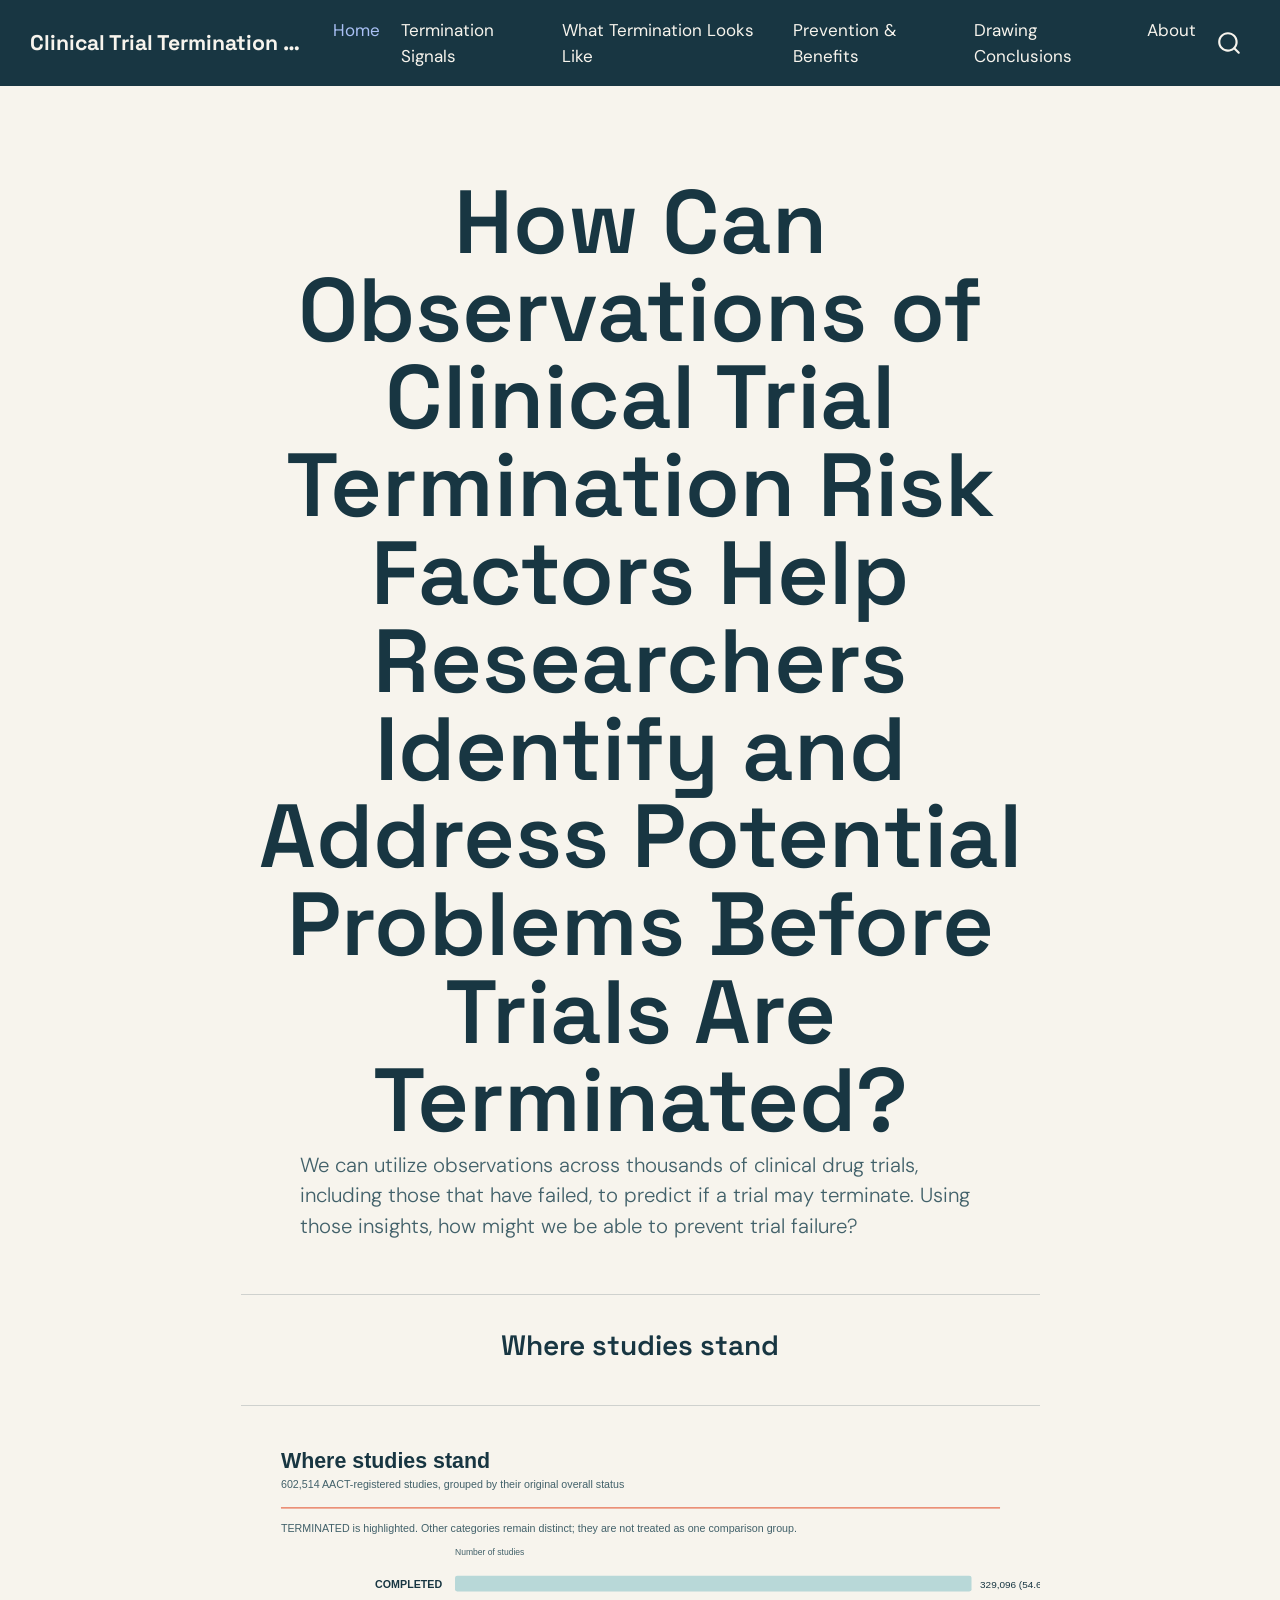
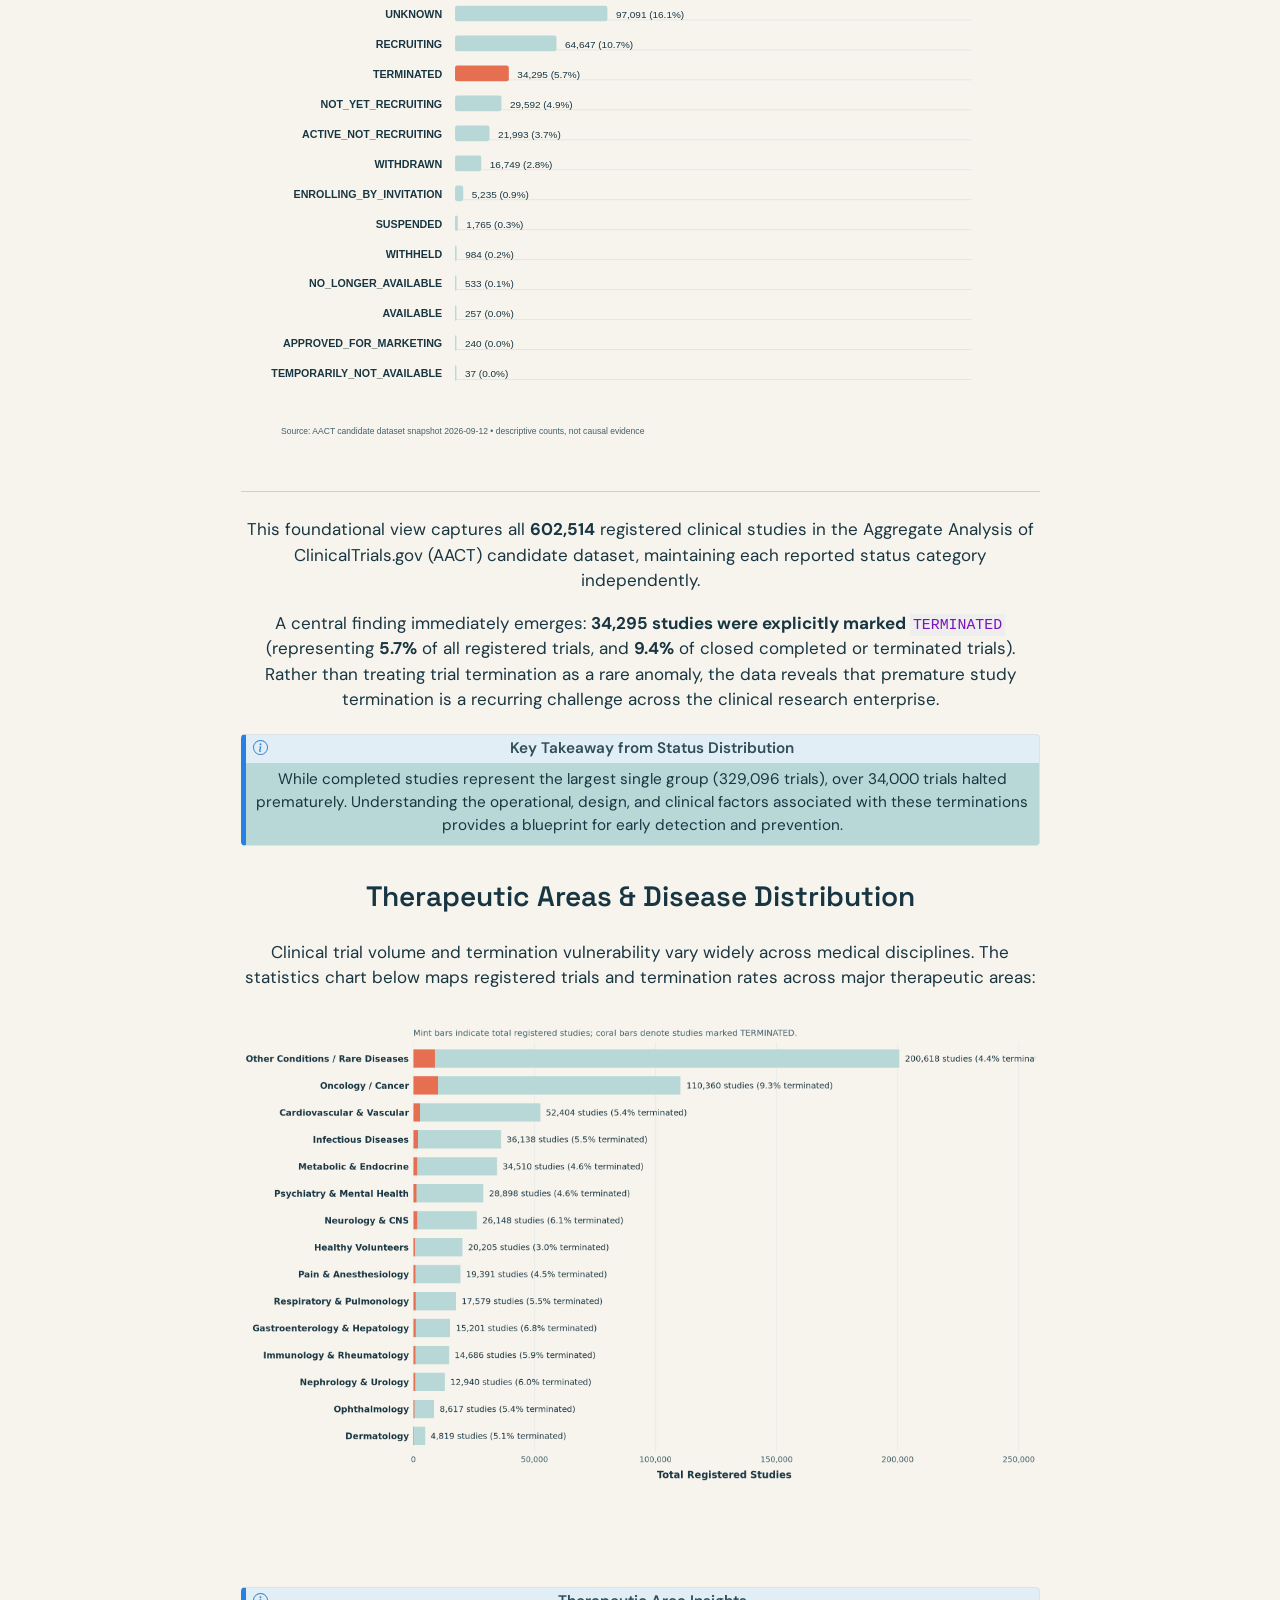
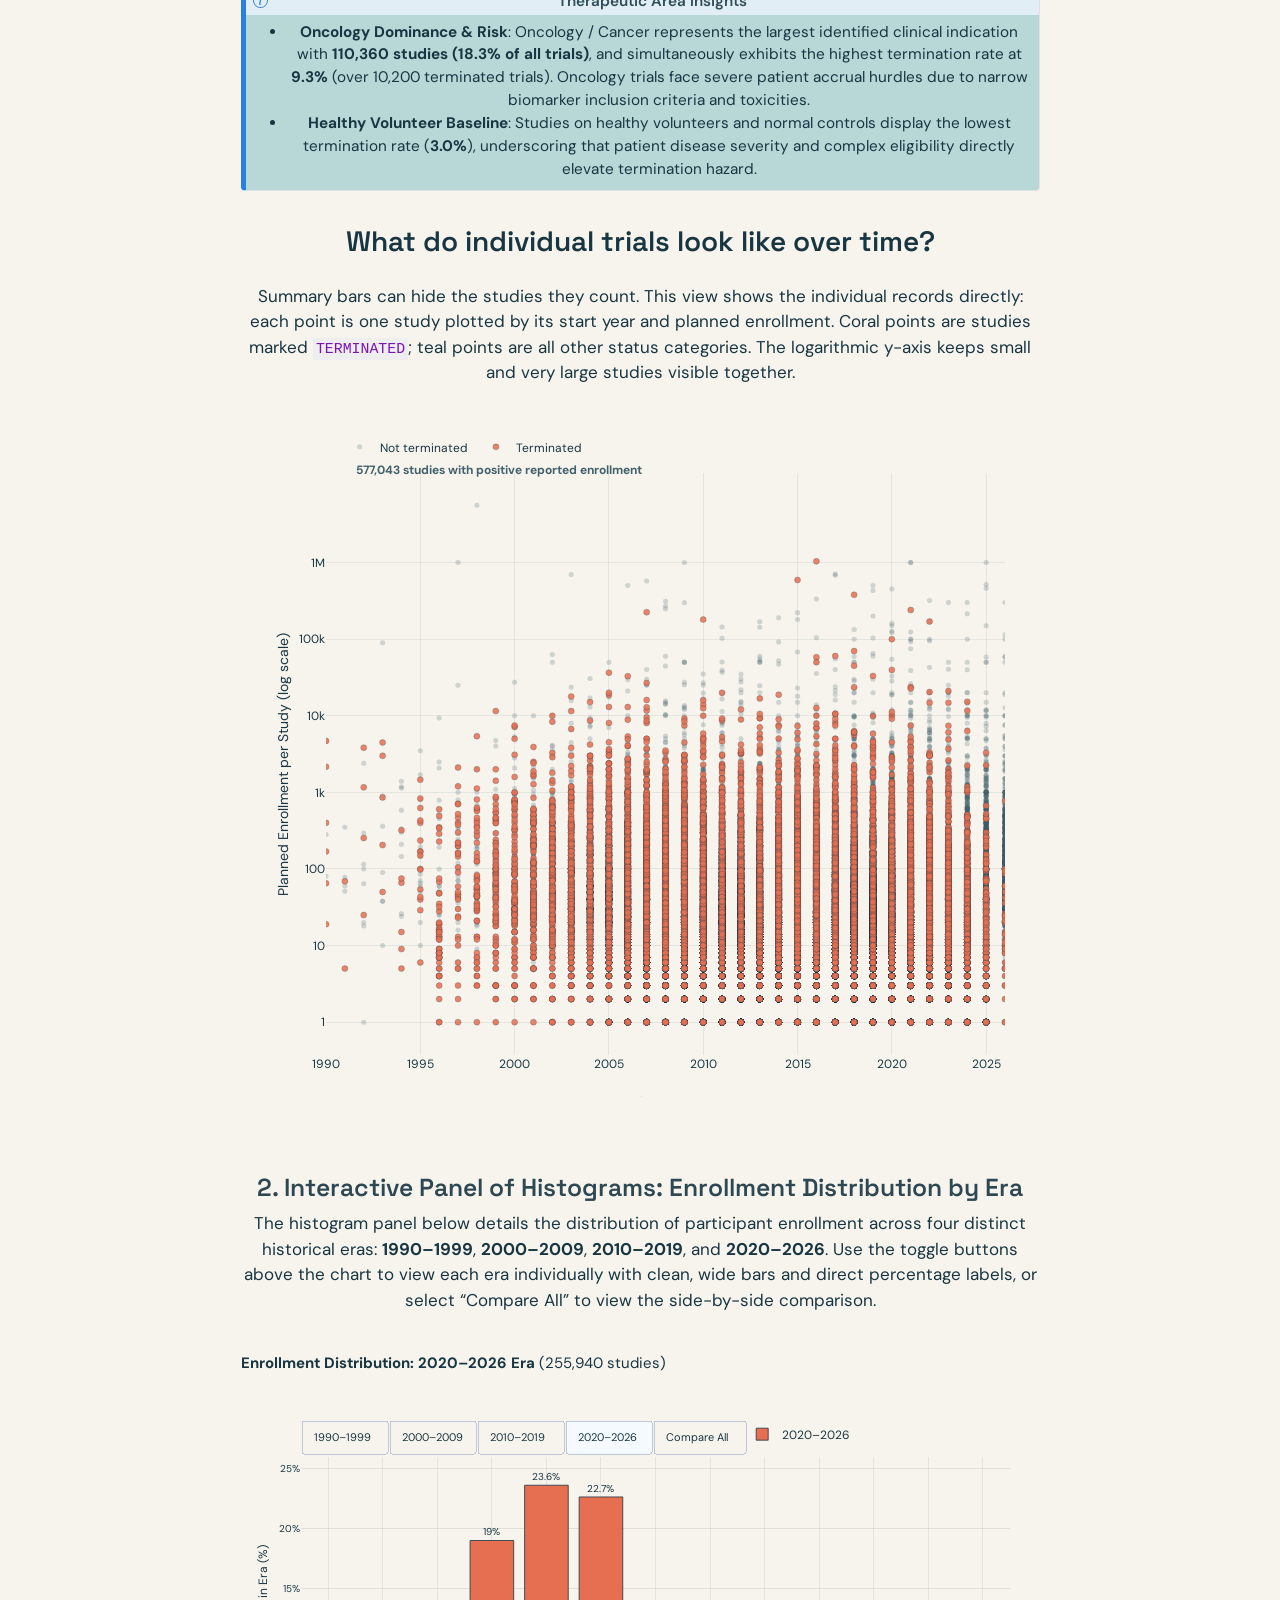
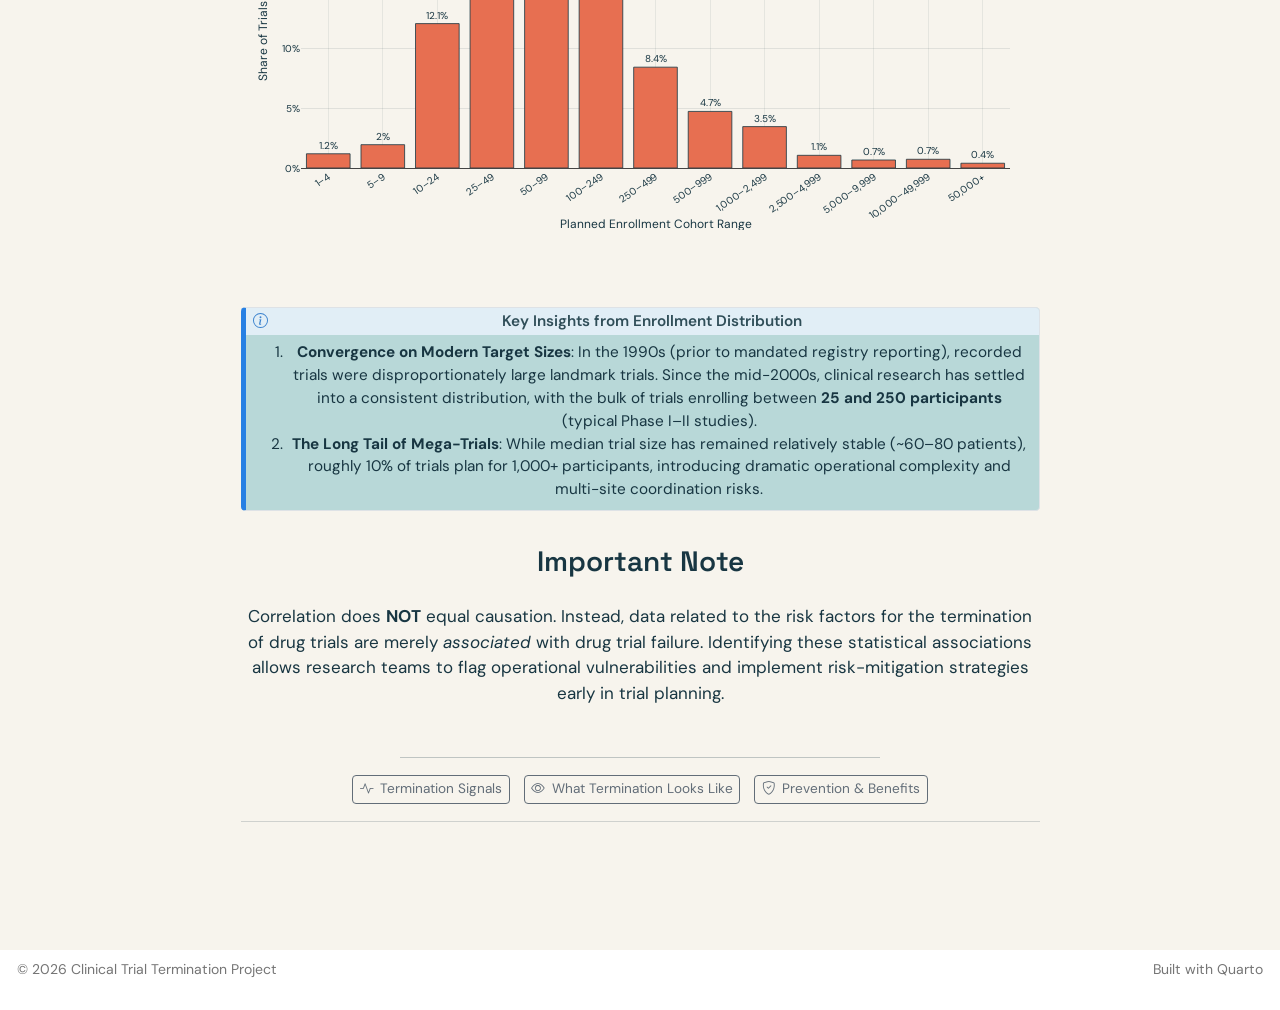
==== commit 5af04adb: "Built site for gh-pages" ====
--- a/index.html
+++ b/index.html
@@ -44,7 +44,7 @@
 <link href="site_libs/quarto-html/quarto-syntax-highlighting-64a204ab8560d761af7679ceaba22944.css" rel="stylesheet" id="quarto-text-highlighting-styles">
 <script src="site_libs/bootstrap/bootstrap.min.js"></script>
 <link href="site_libs/bootstrap/bootstrap-icons.css" rel="stylesheet">
-<link href="site_libs/bootstrap/bootstrap-474bb379b799c425364b772f14f43d84.min.css" rel="stylesheet" append-hash="true" id="quarto-bootstrap" data-mode="light">
+<link href="site_libs/bootstrap/bootstrap-da24018bcc423dfdd302782875b6edd2.min.css" rel="stylesheet" append-hash="true" id="quarto-bootstrap" data-mode="light">
 <script id="quarto-search-options" type="application/json">{
   "location": "navbar",
   "copy-button": false,
@@ -74,13 +74,13 @@
 }</script>
 <style>html{ scroll-behavior: smooth; }</style>
 <script src="site_libs/htmlwidgets-1.6.4/htmlwidgets.js"></script>
-<script src="site_libs/plotly-binding-4.10.4/plotly.js"></script>
+<script src="site_libs/plotly-binding-4.12.1/plotly.js"></script>
 <script src="site_libs/typedarray-0.1/typedarray.min.js"></script>
 <script src="site_libs/jquery-3.5.1/jquery.min.js"></script>
-<link href="site_libs/crosstalk-1.2.1/css/crosstalk.min.css" rel="stylesheet">
-<script src="site_libs/crosstalk-1.2.1/js/crosstalk.min.js"></script>
-<link href="site_libs/plotly-htmlwidgets-css-2.11.1/plotly-htmlwidgets.css" rel="stylesheet">
-<script src="site_libs/plotly-main-2.11.1/plotly-latest.min.js"></script>
+<link href="site_libs/crosstalk-1.2.2/css/crosstalk.min.css" rel="stylesheet">
+<script src="site_libs/crosstalk-1.2.2/js/crosstalk.min.js"></script>
+<link href="site_libs/plotly-htmlwidgets-css-2.25.2/plotly-htmlwidgets.css" rel="stylesheet">
+<script src="site_libs/plotly-main-2.25.2/plotly-latest.min.js"></script>
 
 
 <link rel="stylesheet" href="styles.css">
@@ -119,6 +119,14 @@
     <a class="nav-link" href="./prevention.html"> 
 <span class="menu-text">Prevention &amp; Benefits</span></a>
   </li>  
+  <li class="nav-item">
+    <a class="nav-link" href="./data-methods.html"> 
+<span class="menu-text">Drawing Conclusions</span></a>
+  </li>  
+  <li class="nav-item">
+    <a class="nav-link" href="./about.html"> 
+<span class="menu-text">About</span></a>
+  </li>  
 </ul>
           </div> <!-- /navcollapse -->
             <div class="quarto-navbar-tools">
@@ -162,81 +170,6 @@
 </div>
 </div>
 </section>
-<section id="key-variables-data-dimensions-gathered" class="level2">
-<h2 data-anchor-id="key-variables-data-dimensions-gathered">Key Variables &amp; Data Dimensions Gathered</h2>
-<p>To evaluate termination risk factors comprehensively, we gathered and synthesized multidimensional indicators across 602,514 studies:</p>
-<div class="metrics-container">
-<div class="metric-card">
-<pre><code>&lt;div class="metric-number"&gt;602,514&lt;/div&gt;
-&lt;div class="metric-label"&gt;Total Studies&lt;/div&gt;
-&lt;div class="metric-sub"&gt;Complete AACT spine analyzed&lt;/div&gt;</code></pre>
-</div>
-<div class="metric-card">
-<pre><code>&lt;div class="metric-number"&gt;34,295&lt;/div&gt;
-&lt;div class="metric-label"&gt;Terminated Trials&lt;/div&gt;
-&lt;div class="metric-sub"&gt;5.7% of total; 9.4% of resolved trials&lt;/div&gt;</code></pre>
-</div>
-<div class="metric-card alt">
-<pre><code>&lt;div class="metric-number"&gt;459,840&lt;/div&gt;
-&lt;div class="metric-label"&gt;Interventional Trials&lt;/div&gt;
-&lt;div class="metric-sub"&gt;vs 140,623 observational studies&lt;/div&gt;</code></pre>
-</div>
-<div class="metric-card alt">
-<pre><code>&lt;div class="metric-number"&gt;30,742&lt;/div&gt;
-&lt;div class="metric-label"&gt;Reported Reasons&lt;/div&gt;
-&lt;div class="metric-sub"&gt;Documented causes of premature halts&lt;/div&gt;</code></pre>
-</div>
-</div>
-<section id="variables-collected-across-clinical-dimensions" class="level3">
-<h3 data-anchor-id="variables-collected-across-clinical-dimensions">Variables Collected Across Clinical Dimensions</h3>
-<table class="caption-top table">
-<colgroup>
-<col style="width: 33%">
-<col style="width: 33%">
-<col style="width: 33%">
-</colgroup>
-<thead>
-<tr class="header">
-<th style="text-align: left;">Domain</th>
-<th style="text-align: left;">Key Variables Gathered</th>
-<th style="text-align: left;">Description &amp; Analytical Value</th>
-</tr>
-</thead>
-<tbody>
-<tr class="odd">
-<td style="text-align: left;"><strong>Study Identification &amp; Status</strong></td>
-<td style="text-align: left;"><code>nct_id</code>, <code>overall_status</code>, <code>terminated_binary</code>, <code>why_stopped</code></td>
-<td style="text-align: left;">Tracks trial status across 14 categories and captures free-text stopping rationales for over 30,000 terminated studies.</td>
-</tr>
-<tr class="even">
-<td style="text-align: left;"><strong>Recruitment &amp; Scale</strong></td>
-<td style="text-align: left;"><code>enrollment</code>, <code>enrollment_type</code></td>
-<td style="text-align: left;">Quantifies planned and actual participant cohorts, distinguishing between anticipated targets and actual accrual.</td>
-</tr>
-<tr class="odd">
-<td style="text-align: left;"><strong>Development Phase</strong></td>
-<td style="text-align: left;"><code>phase</code> (Phase I, II, III, IV, Mixed, NA)</td>
-<td style="text-align: left;">Evaluates how failure rates evolve from early safety testing to large-scale confirmatory trials.</td>
-</tr>
-<tr class="even">
-<td style="text-align: left;"><strong>Sponsorship &amp; Funding</strong></td>
-<td style="text-align: left;"><code>lead_sponsor_type</code>, <code>lead_sponsor_organization</code>, <code>sponsor_count</code></td>
-<td style="text-align: left;">Categorizes sponsors into Industry, Academic/Hospital, NIH, and Federal agencies to assess funding stability.</td>
-</tr>
-<tr class="odd">
-<td style="text-align: left;"><strong>Study Architecture &amp; Complexity</strong></td>
-<td style="text-align: left;"><code>randomized_vs_nonrandomized</code>, <code>placebo_used</code>, <code>number_of_arms</code>, <code>number_of_sites</code></td>
-<td style="text-align: left;">Captures structural protocol complexity, including blinding, control arms, and global facility footprints.</td>
-</tr>
-<tr class="even">
-<td style="text-align: left;"><strong>Timeline &amp; Duration</strong></td>
-<td style="text-align: left;"><code>start_year</code>, <code>study_start_date</code>, <code>study_completion_date</code>, <code>study_duration_days</code></td>
-<td style="text-align: left;">Tracks temporal evolution over 36 years (1990–2026) and measures elapsed trial duration before resolution.</td>
-</tr>
-</tbody>
-</table>
-</section>
-</section>
 <section id="therapeutic-areas-disease-distribution" class="level2">
 <h2 data-anchor-id="therapeutic-areas-disease-distribution">Therapeutic Areas &amp; Disease Distribution</h2>
 <p>Clinical trial volume and termination vulnerability vary widely across medical disciplines. The statistics chart below maps registered trials and termination rates across major therapeutic areas:</p>
@@ -272,7 +205,7 @@
 <div class="cell">
 <div class="cell-output-display">
 <div id="htmlwidget-91bf923814d90a70fa32" style="width:100%;height:677px;" class="plotly html-widget"></div>
-<script type="application/json" data-for="htmlwidget-91bf923814d90a70fa32">{"x":{"visdat":{"6705310cfa05":["function () ","plotlyVisDat"],"67051b3b94b0":["function () ","data"],"67052c32a724":["function () ","data"]},"cur_data":"67052c32a724","attrs":{"67051b3b94b0":{"alpha_stroke":1,"sizes":[10,100],"spans":[1,20],"x":{},"y":{},"type":"scatter","mode":"markers","name":"Not terminated","marker":{"color":"#42616a","opacity":0.22,"size":5,"line":{"color":"rgba(24, 54, 66, 0.15)","width":0.59999999999999998}},"customdata":{},"hovertemplate":"<b>%{customdata}<\/b><br>Start year: <b>%{x}<\/b><br>Planned enrollment: <b>%{y:,}<\/b><br>Status: <b>Not terminated<\/b><extra><\/extra>","inherit":true},"67052c32a724":{"alpha_stroke":1,"sizes":[10,100],"spans":[1,20],"x":{},"y":{},"type":"scatter","mode":"markers","name":"Terminated","marker":{"color":"#e76f51","opacity":0.84999999999999998,"size":6,"line":{"color":"rgba(24, 54, 66, 0.35)","width":0.80000000000000004}},"customdata":{},"hovertemplate":"<b>%{customdata}<\/b><br>Start year: <b>%{x}<\/b><br>Planned enrollment: <b>%{y:,}<\/b><br>Status: <b>Terminated<\/b><extra><\/extra>","inherit":true}},"layout":{"height":700,"margin":{"b":65,"l":85,"t":35,"r":35},"dragmode":"zoom","hovermode":"closest","paper_bgcolor":"#f7f4ed","plot_bgcolor":"#f7f4ed","font":{"family":"DM Sans, system-ui, -apple-system, sans-serif","color":"#183642"},"xaxis":{"domain":[0,1],"automargin":true,"title":{"text":"Study Start Year","font":{"size":14,"color":"#183642"}},"range":[1990,2026],"tickvals":[1990,1995,2000,2005,2010,2015,2020,2025],"gridcolor":"rgba(24, 54, 66, 0.08)","tickfont":{"size":12,"color":"#183642"},"zeroline":false},"yaxis":{"domain":[0,1],"automargin":true,"title":{"text":"Planned Enrollment per Study (log scale)","font":{"size":14,"color":"#183642"}},"type":"log","tickvals":[1,10,100,1000,10000,100000,1000000],"ticktext":["1","10","100","1k","10k","100k","1M"],"gridcolor":"rgba(24, 54, 66, 0.08)","tickfont":{"size":12,"color":"#183642"},"zeroline":false},"legend":{"orientation":"h","x":0.02,"y":1.02,"yanchor":"bottom","font":{"size":12,"color":"#183642"}},"annotations":[{"x":0,"y":1.02,"xref":"paper","yref":"paper","text":"<b>577,043 studies with positive reported enrollment<\/b>","showarrow":false,"font":{"size":12,"color":"#42616a"}}],"showlegend":true},"source":"study-enrollment-scatter","config":{"modeBarButtonsToAdd":["hoverclosest","hovercompare"],"showSendToCloud":false,"displaylogo":false,"responsive":true,"scrollZoom":true,"modeBarButtonsToRemove":["select2d","lasso2d"],"toImageButtonOptions":{"format":"png","filename":"study_enrollment_scatter"}},"data":[{"x":[2010,2009,2010,2008,2023,2021,2019,2017,2001,2021,2022,2026,2018,2012,2018,2026,2013,2024,2021,2012,2021,2018,2022,2010,2022,2020,1996,2017,2017,2021,2026,2016,2022,2010,2006,2020,2026,2024,2019,2018,2021,2015,2006,2020,2025,2024,2002,2002,2027,2006,2021,2004,2023,2020,2022,2011,2021,2025,2013,2019,2011,2011,2021,2002,2021,2003,2007,2003,2018,2000,2009,2003,2004,2008,2005,2025,2021,2019,2025,2024,2026,2017,2020,2026,2022,2011,2021,2019,2025,2020,2009,2011,2011,2017,2006,2022,2013,2015,2020,2021,2019,2010,2024,2014,2013,2015,2022,2026,2015,2019,2022,2011,2008,2015,2016,2014,2011,2024,2020,2017,2012,2004,2015,1997,2016,2012,2015,2023,2022,2021,2014,2012,2006,2009,2026,2015,2016,2020,2009,2016,2026,2016,2011,2024,2019,2019,2025,2023,2021,2022,2010,2012,2010,2024,2015,2022,2007,2025,2021,2018,2021,2016,2025,2019,2015,2022,2024,2008,2019,2020,2009,2013,2023,2015,2023,2022,2024,2025,2007,2025,2024,2024,2024,2021,2025,2012,2005,2015,2026,2012,2017,2021,2010,2009,2024,2011,2021,2022,2009,2023,2003,2018,2026,2018,2023,2002,2025,2025,2004,2012,2013,2002,2014,2015,2016,2016,2025,2013,2019,1989,2024,2015,2026,2019,2009,2024,2016,2017,2019,2011,2026,2008,2018,2003,2009,2019,2013,2014,2019,2025,2026,2016,2013,2017,2023,2022,2008,1996,2012,2013,2024,2009,2018,2024,2013,2021,2021,2015,2013,2014,2012,2026,2023,2020,2017,2024,2018,2024,2004,2026,2022,2025,2024,2024,2013,2017,2009,2025,2021,2024,2025,2013,2024,2023,2013,2005,2017,2007,2010,2020,2026,2021,2020,2016,2007,2024,2018,2017,2009,2019,2006,2003,1998,2015,2022,2020,2025,2011,2011,2007,2015,2005,2021,2020,2008,2023,2011,2015,2020,2015,2010,2011,2004,2007,2023,2015,2022,2023,2008,2025,2017,2020,2022,2025,2025,2023,2023,2023,2006,2026,2011,2017,2021,2017,2022,2024,2020,2020,2026,2018,2006,2022,2025,2015,2014,2021,2025,2024,2024,2025,2020,2011,2026,2021,2023,2012,2012,2024,2023,2007,2022,2011,2014,2024,2026,2014,2024,2025,2019,2008,2017,2003,2003,2014,2009,2004,2024,2019,2017,2027,2024,2015,2026,2017,2022,2024,2015,1996,2003,2026,2024,2017,2004,2021,2015,2007,2007,2015,2014,2025,2021,2023,2022,2011,2013,2010,2012,2026,2025,2026,2018,2024,2015,2012,2014,2022,2023,2017,2019,2019,1995,2024,2023,2005,2020,1997,2023,2017,2018,2010,2026,2021,2003,2022,2017,2004,1997,2026,2022,1998,2025,2021,2021,2022,2010,2025,2024,2010,2016,2018,2023,2013,2020,2010,2011,2026,2016,2021,2010,2026,2019,2008,2003,2014,2018,2024,2010,2019,2015,2016,2013,2018,2018,2014,2022,2017,2018,2019,2012,2010,2022,2021,2007,2009,2021,2016,2024,2024,2010,2015,2023,2005,2023,2009,2015,2024,2024,2008,2010,2022,2025,2010,2026,2024,2024,2022,2021,2020,2020,2024,2022,2021,2022,2020,2016,2022,2002,2004,2022,2021,2023,2019,2015,2026,2026,2026,2014,2007,2008,2020,2021,2020,2021,2025,2008,2025,2024,2019,2026,2013,2004,2016,2025,2020,2018,2021,2017,1999,2009,2023,2011,2008,2024,2016,2008,2024,2020,2023,2024,2026,2019,2010,2014,2019,2015,2000,2024,2009,2026,2012,2013,2002,2023,2018,2013,2009,2016,2016,2026,2006,2018,2024,2014,2021,2015,2023,2018,2018,2009,2023,2026,2019,2016,2008,2026,1998,2007,2022,2005,2022,2011,2011,2025,2020,2015,2021,2020,2016,2016,2017,2006,2013,2026,2012,2016,2018,2014,2020,2023,2002,2001,2011,2023,2000,2026,2008,2020,2025,2024,2024,2018,2011,2022,2014,2017,2021,2007,2013,2015,2026,2002,2022,2016,2025,2022,2017,2016,2025,2022,2016,2018,2023,2017,2026,2026,2015,2012,2023,2024,2026,2022,2017,2012,2020,2017,2007,2018,2020,2006,2019,2009,2026,2024,2023,2014,2019,2010,2020,2021,2019,2017,2019,2006,2014,2021,2013,2013,2024,2023,2024,2010,2016,2002,2010,2010,2008,2013,2018,2022,2026,2007,2013,2024,2022,2021,2011,2011,2018,2009,2018,2023,2024,2016,2019,2024,2023,2000,2021,2019,2019,2023,2019,2019,2026,2015,2011,2023,2012,2022,2011,2022,2017,2016,2020,2022,2014,2022,2002,2016,2025,2018,2023,2018,2004,2023,2011,2026,2011,2021,2025,2002,2014,2026,2022,2016,2023,2017,2020,2009,2014,2008,2023,2026,2018,2024,2021,2026,2013,2012,2023,2025,2023,2023,2015,2021,2019,2020,2025,2008,2026,2020,2020,2016,2016,2016,2021,2008,2012,2025,2026,2014,2024,1999,2019,2024,2024,2010,2014,2010,2014,2022,2017,2026,2021,2024,2010,2023,2012,2022,2003,2016,2021,2021,2019,2026,2021,2025,2026,2025,2025,2014,2025,2025,2024,2025,2014,2019,2009,2007,2020,2003,2025,2023,2001,2012,2018,2024,2017,2014,2006,2026,2019,2011,2003,2007,2010,2017,2016,2012,2022,2021,2026,2024,2014,2022,2012,2024,2012,2024,2019,2024,2021,2020,2024,2025,2019,2018,2019,2024,2021,2017,2014,2016,2026,2014,2009,2020,2017,2010,2016,2017,2010,2015,2011,2008,2017,2013,2019,2026,2023,2024,2026,2011,2021,2022,1999,2025,2012,2009,2000,2021,2010,2026,2023,2026,2023,2008,2017,2017,2026,2020,2020,2017,2025,2011,2024,2021,2019,2023,2007,2016,2005,2011,2015,2016,2019,2017,2026,2015,2017,2022,2020,2019,2018,2008,2021,2024,2016,2004,2021,2020,2023,2026,2015,2007,2024,2021,2018,2009,2014,2022,2025,2013,2019,2006,2017,2011,2018,2003,2017,2023,2025,2020,2023,2022,2009,2016,2020,2015,2025,2024,2020,2012,2025,2025,2023,2011,2024,2017,2025,2008,2026,2024,2016,2007,2003,2011,2018,2022,2019,2023,2005,2010,2020,2022,2016,2019,2013,2017,2024,2018,2026,2007,2025,2020,2018,2009,2008,2025,2020,2022,2020,2011,2019,2018,2019,2017,2008,2021,2025,2015,2010,2024,2018,2022,2011,2024,2020,2011,2026,2025,2009,1995,2023,2019,2025,2023,2020,2021,2003,2004,2026,2019,2025,2021,2005,2020,2011,2012,2015,2019,2017,2024,2023,2015,2013,2008,2023,2005,2002,2025,2013,2026,2018,2019,2024,2023,2026,2019,2012,2017,2016,2016,2017,2024,2006,2014,2017,2026,2024,2025,2006,2022,2022,2025,2025,2023,2016,2022,2026,2021,2016,2024,2024,2019,2023,2023,2022,2018,2012,2008,2004,2025,2015,2016,2015,2014,2017,2019,2021,2025,2011,2025,2009,2021,2025,2012,2004,2013,2023,2019,2021,2023,2017,2020,2024,2016,2012,2020,2016,2015,2018,2019,2025,2019,2024,2020,2025,2025,2020,2023,2019,2022,2011,2024,2022,2021,2016,2024,2026,2012,2023,2018,2021,2024,2023,2020,2009,2015,2023,2026,2025,2019,2020,2017,2025,2021,2017,2023,2010,2024,1999,2017,2015,2017,2019,2020,2023,2019,2019,2015,2016,2017,2024,2023,2025,2013,2024,2024,2011,2007,2017,2026,2013,2017,2017,2012,2019,1996,2012,2005,2005,2021,2020,2026,2012,2013,2013,2024,2020,2025,2011,2016,2018,2023,2020,2023,1997,2018,2014,2024,2025,2017,2023,2016,2003,2015,2023,2020,2025,2021,2026,2024,2018,2025,2016,2016,2019,2015,2018,2016,2023,2020,2017,2024,2022,2018,2018,2021,2014,2004,2006,2017,2023,2015,2013,2018,2020,2012,2020,2003,2020,2011,2012,2019,2022,2014,2017,2021,2021,2020,2009,2020,2011,2014,2014,2020,2023,2026,2013,2024,2013,2019,2022,2020,2016,2013,2017,2025,2014,2021,2014,2018,2010,2024,2023,2010,2005,2017,2001,2013,2005,2017,2026,2007,2019,2018,2009,2023,2004,2020,2023,2025,2017,2026,2018,2013,2014,2024,2025,2008,2024,2022,2012,2005,2006,2021,2007,2010,2017,2015,2008,2011,2005,2015,2016,2022,2011,2019,2025,2022,2025,2021,2017,2022,2013,2018,2007,2017,2021,2021,2025,2020,2018,2015,2011,2006,2025,2023,2018,2002,2021,2016,2021,2016,2025,2013,2026,2021,2016,2026,2007,2002,2021,2025,2010,2024,2023,2003,2024,2008,2010,2009,2009,2025,2010,2025,2024,2007,2026,2021,2023,2026,2017,2025,2007,2005,2023,2017,2024,2015,2006,2013,2024,2025,2019,2004,2014,2023,2014,2018,2024,2018,2022,2021,2008,2023,2007,2022,2009,2025,2017,2019,2002,2006,2026,2008,2025,2018,2022,2011,2016,2014,2021,2025,2014,2016,2023,2021,2024,2010,2011,2021,2022,2011,2015,2026,2018,2017,2007,2018,2015,2004,2020,2026,2011,2018,2018,2024,2022,2020,2021,2018,2018,2022,2012,2022,2023,2013,2025,2020,2025,2025,2020,2023,2018,2023,2024,2023,2021,2009,2020,2022,2013,2025,2004,2024,2020,2024,2025,2022,2024,2016,2024,2016,2020,2024,2015,2017,2021,2024,2021,2019,2017,2023,2013,2019,2026,2003,2016,2018,2022,2008,2023,2024,2003,2026,2014,2018,2024,2000,2013,2022,2017,2024,2012,2019,2014,2025,2012,2015,2026,2026,2011,2020,2021,2014,2026,2022,2015,2026,2024,2023,2011,2020,2006,2014,2015,2014,2008,2020,2022,2026,2022,2024,2014,2025,2013,2019,2024,2020,2020,2005,2017,2020,2025,2010,2016,2013,2017,2018,2022,2007,2019,2008,2011,2014,2003,2009,2009,2025,2004,2017,2026,2005,2024,2018,2010,2023,2022,2019,2017,2021,2012,2017,2023,2006,2005,2021,2021,2007,2019,2026,2024,2011,2005,2017,2013,2024,2019,2026,1992,2024,2021,2009,2024,2021,2006,2022,2020,2013,2017,2021,2024,2017,2019,2015,2021,2020,2017,2014,2011,2008,2018,2016,2010,2013,2017,2026,2014,2016,2016,2023,2009,2017,2021,2022,2021,2024,2025,2021,2000,2019,2013,2022,2019,2018,2021,2006,2011,2021,2003,2009,2011,2016,2025,2020,2019,2017,2014,2016,2022,2018,2024,2025,2024,2020,2018,2021,2019,2025,2008,2013,2025,2011,2025,2023,2023,2023,2025,2018,2024,2024,2025,2026,2022,2022,2015,2007,2017,2019,2020,2005,2011,2023,2011,2003,2024,2022,2014,2016,2020,2020,2024,2018,2010,1997,2009,2020,2005,2023,2012,2023,2005,2023,2022,2024,2021,2022,2019,2002,1994,2020,2009,2014,2022,2020,2010,2020,2021,2017,2023,2023,2012,2017,2018,2024,1999,2023,2018,2009,2023,2021,2026,2013,2012,2007,2016,2021,2010,2026,2022,2022,2016,2016,2024,2023,2024,2025,2011,2022,2022,2025,2019,2013,2009,2019,2022,2010,2025,2024,2016,2026,2022,2014,2020,2014,2015,2012,2010,2010,2014,2002,2018,2017,2021,2022,2010,2001,2020,2004,2022,2026,2014,2021,2013,2009,2022,2021,2023,2022,2019,2024,2016,2022,2008,2006,2009,2007,2014,2024,2025,2020,2016,2016,2017,2025,2024,2011,2020,2015,2022,2015,2016,2006,2020,2015,2026,2014,2021,2016,2020,2015,2024,2013,2020,2018,2020,2019,2020,2021,2014,2027,2022,2024,2003,2022,2015,2012,2009,2023,2009,2021,2025,2022,2018,2018,2010,2023,2015,2013,2024,2024,2016,2012,2025,2009,2021,2026,2009,2000,2006,2019,2015,2017,2006,2011,2018,2022,2025,2017,2018,2023,2023,2006,2010,2021,2017,2022,2014,2024,2022,2014,2006,2015,2025,2010,2019,2023,2013,2022,2015,2021,2022,2020,2015,2026,2023,2025,2019,2005,2023,2011,2022,2025,2020,2018,2017,2024,2024,2011,2012,2025,2025,2012,2023,2011,2017,2008,2007,2026,2025,2015,2023,2025,2024,2013,2022,2016,2025,2026,2002,2024,2023,2025,2011,2004,2019,2025,2008,2012,2019,2026,2011,2020,2017,2025,2016,2023,2007,2023,2014,2015,2016,2025,2021,2025,2019,2016,2010,2001,2025,2026,2006,2016,2027,2022,2023,2024,2020,2013,2016,2018,2010,2025,2019,2007,2013,2024,2014,2013,2019,2024,2022,2010,2023,2024,2023,2023,2025,2024,2018,2007,2016,2016,2008,2025,2018,2025,2025,2025,2023,2017,2020,2026,2014,2014,2013,2006,2012,2015,2019,2026,2007,2008,2020,2018,2020,2006,2015,2015,2021,2014,2022,2018,2020,2017,2019,2023,2007,2012,2004,2013,2011,2022,2019,2020,2021,2026,2015,2021,2012,2009,2026,2023,2006,2025,2002,2005,1998,2021,2005,2021,2021,2023,2025,2025,2019,2022,2021,2021,2016,2017,2016,2021,2026,2013,2013,2012,2026,2005,2023,2022,2013,2016,2026,2008,2018,2019,2014,2021,2005,2014,2026,2025,2022,2019,2004,2009,2021,2026,2024,2010,2006,2016,2024,2012,2020,2024,2026,2016,2025,2016,2017,2010,2012,2022,2010,2020,2015,2019,2024,2017,2023,2022,2024,2016,2021,2013,2019,2020,2025,2021,2023,2021,2020,2016,2007,2018,2024,2009,2018,2025,2026,2016,2008,2016,2002,2011,2020,2016,2008,2017,2004,2009,2024,2005,2020,2021,2016,2022,2017,2014,2020,2010,2024,2022,2009,2013,2018,2011,2019,2022,2026,2012,2026,2014,2006,2003,2024,2020,2012,2025,2021,2022,2023,2019,2026,2016,2008,2026,2021,2015,2016,2025,2022,2017,2018,2009,2020,2026,2025,2004,2022,2010,2013,2016,2014,2019,2019,2022,2017,2018,2020,2018,1990,2010,2008,2025,2020,2021,2026,2023,2024,2011,2021,2016,2025,2004,2014,2026,2017,2020,2015,2013,2022,2024,2022,2013,2025,2023,2026,2016,2018,2008,2020,2021,2023,2023,2009,2023,2024,2017,2014,2021,2009,2003,2006,2016,2016,2019,2019,2020,2021,2026,2023,2025,2006,2026,2010,2021,2023,2024,2014,2018,2009,2017,2009,2003,2016,2013,2025,2023,2018,2024,2003,2018,2013,2017,2020,2020,2024,2016,2023,2025,2005,2017,2010,2006,2020,2007,2008,1995,2016,2020,2020,2020,2015,2010,2017,2021,2021,2019,2015,2021,2000,2009,2023,2013,2023,2013,2020,2019,2026,2006,2013,2016,2019,2012,2021,2024,2023,2020,2022,2027,2019,2008,2006,2016,2021,2011,2024,2008,2023,2026,2013,2023,2007,2025,2018,2018,2022,2014,2026,2018,2022,2014,2016,2005,2025,2008,2021,2023,2021,2004,2007,2010,2020,2019,2017,2022,2014,2025,2018,2012,2013,2025,2026,2020,2026,2025,2023,2011,2024,2017,2016,2016,2025,2017,2016,2012,2023,2022,2012,2008,2024,2000,2024,2003,2026,2026,2017,2020,2017,2025,2014,2020,2025,2022,2015,2003,2021,2015,2011,2019,2026,2016,2023,2011,2023,2017,1996,2015,1999,2019,2021,2009,2011,2015,2025,2019,2006,2025,2019,2021,2020,2022,2009,2024,2023,2026,2014,2018,2010,2013,2007,2025,2009,2017,2020,2020,2026,2024,2020,2021,2015,2026,2022,2022,2025,2024,2024,2025,1993,2021,2012,2006,2025,2021,2019,2021,2009,2015,2026,2019,2019,2021,2015,2008,2011,2026,2017,2020,2021,2020,2021,2012,2024,2025,2015,2026,2004,2008,2002,2012,2020,2020,2014,2022,2011,2026,2018,2022,2023,2024,2025,2016,2012,2023,2017,2024,2016,2017,2014,2018,2011,2013,2016,2010,2007,2018,2012,2025,2026,2026,1996,2009,2015,2010,2016,2025,2018,2004,2026,2010,2013,2018,2024,2019,2008,2016,2021,2024,2011,2007,2012,2012,2023,2013,2016,2003,2017,2014,2017,2014,2025,2024,2024,2015,2025,2014,2025,2018,2022,2019,2015,2026,2021,2002,2008,2015,2012,2022,2017,2011,2021,2021,2018,2026,2015,2016,2010,2026,2022,2009,2018,2026,2012,2022,2020,2020,2010,2023,2004,2024,2022,2024,2023,2023,2026,2012,2009,2021,2005,2015,2023,2020,2018,2025,2003,2009,2016,2026,2018,2025,2011,2024,2018,2020,2013,2016,2024,2011,2014,2024,2016,2010,2014,2009,2024,2009,2025,2006,2005,2020,2025,2023,2025,2023,2018,2004,1996,2015,2021,2026,2014,2021,2016,2022,2021,2022,2016,2025,2017,2024,2019,2024,2019,2020,2022,2024,2009,2024,2026,2013,2023,2022,2022,2017,2024,2026,2011,2020,2007,2023,2021,2021,2019,1995,2025,2021,1992,2008,2025,2018,2005,2022,2004,2021,2024,2003,2022,2018,2025,2015,2023,2023,2019,2012,2015,2022,2009,2017,2024,2024,2023,2022,2007,2020,2008,2021,2026,2023,2006,2012,2015,2022,2025,2024,2016,2025,2012,2022,2024,2015,2011,2021,2005,2013,2020,2026,2024,2017,2013,2013,2026,2018,2023,2022,2025,2013,2017,2020,2024,2011,2019,2019,2025,2026,2012,2026,2024,2009,2019,2025,2016,2026,2021,2025,2025,2023,1997,2020,2019,2024,2017,2006,2022,2023,2012,2025,2006,2019,2018,2009,2023,2026,2013,2019,2018,2021,2006,2001,2022,2003,2020,2020,2021,2005,2022,2021,2016,2023,2008,2009,2012,2014,2025,2026,2019,2003,2020,2025,2009,2010,2016,2003,2023,2018,2011,2016,2026,2017,2019,2021,2019,2023,2020,2004,2022,2020,2026,2023,2020,2024,2018,2018,2026,2008,2006,2019,2019,2007,2009,2016,2024,2020,2018,2020,2016,2009,2021,2025,2006,2020,2023,2024,2025,2007,2015,2015,2023,2013,2023,2008,2026,2004,2018,2021,2007,2024,2019,2009,2021,2019,2026,2016,2025,2014,2025,2024,2025,2010,2019,2016,2014,2003,2025,2004,2021,2015,2006,2016,2012,2025,2023,2004,2020,2025,2028,2015,2010,2019,2025,2020,2005,2024,2026,2015,2015,2019,2006,2020,2023,2015,2021,2017,2014,2009,2016,2006,2009,2025,2016,2025,2019,2012,2018,2012,2001,2022,2003,2016,2022,2009,2012,2025,2026,2013,2017,2022,1992,2004,1996,2016,2020,2009,2016,2026,2009,2020,2014,2019,2008,2009,2006,2006,2023,2025,2011,2006,2013,2007,2019,2008,2024,2025,2016,2020,2018,2016,2007,2010,2022,2024,2025,2017,2013,2011,2014,2023,2011,2012,2024,2011,2009,2011,2024,2016,2024,2009,2026,2017,2022,2024,2004,2008,2026,2026,2021,2026,2010,2016,2009,2007,2025,2026,2024,2009,2018,2017,2025,2014,2021,2018,2013,2023,2011,2011,2025,2011,2024,2004,2023,2012,2025,2021,2022,2015,2021,2020,2020,2023,2022,2014,2013,2020,2026,2006,2026,2023,2023,2014,2011,2023,2010,2011,2018,2026,2023,2020,2017,2024,2025,2025,2022,2009,2014,2024,2025,2024,2024,2026,2022,2003,1999,2023,2025,2023,2019,2019,2024,2025,2011,2013,2022,2011,2021,2015,2024,2006,2026,2018,2019,2018,2026,2015,2003,2021,2010,2023,2023,2012,2011,2014,2025,2023,2020,2004,2023,2026,2019,2022,2017,2021,2025,2015,2021,2017,2007,2010,2017,2011,2000,2004,2009,2019,2020,2019,2018,2010,2025,2026,2026,2015,2023,2017,2010,2007,2021,2019,2017,2025,2005,2019,2009,2013,2025,2024,2007,2021,2019,2024,2013,2017,2020,2023,2019,2021,2006,2022,2022,2013,2013,2026,2024,2020,2021,2018,2024,2020,2025,2022,2018,2018,2016,2026,2016,2014,2010,2022,2016,2023,2020,2026,2026,2007,2019,2017,2010,2009,2019,2018,2011,2007,2008,2019,2024,2018,2010,2024,2009,2018,2013,2009,2026,2021,2024,2024,2010,2021,2020,2006,2017,2018,2024,2012,2015,2022,2008,2024,2026,2019,2018,2017,2012,2026,2025,2025,2019,2003,2014,2015,2008,2024,2015,2026,2017,2010,2015,2021,2020,2020,2009,2020,2011,2026,2021,2013,2025,2014,2015,2024,2025,2024,2021,2023,2024,2014,2009,2023,2008,2024,2007,2020,2013,2022,2020,2019,2021,2018,2019,2016,2015,2026,2006,2013,2021,2008,2021,2024,2010,2017,2024,2025,2022,2014,2009,2026,2019,2021,2020,2011,2024,2025,2025,2009,2024,2026,2021,2019,2017,2011,2023,2020,2011,1996,2025,2019,2026,2024,2024,2017,2018,2022,2015,2021,2017,2013,2025,2018,2022,2026,2023,2020,2023,2011,2021,2022,2012,2022,2017,2024,2015,2010,2020,2026,2025,2022,2017,2017,2006,2017,2024,2025,2015,2019,2020,2010,2021,2018,2025,2026,2022,2021,2018,2022,2010,2019,2022,2022,2019,2019,2011,2012,2017,2008,2024,2025,2025,2003,2023,2021,2023,2021,2024,2014,2022,2022,2022,2013,2016,2014,2010,2001,2019,2011,2020,2008,2015,2023,2010,2010,2014,2023,2011,2013,2012,2020,2010,2009,2021,2024,2011,2017,2020,2016,1995,2008,2021,2023,2022,2019,2022,2020,2005,2025,2019,2024,2011,2020,2018,2024,2024,2013,2022,2016,2017,2023,2020,2001,2021,2010,2023,2010,2019,2022,2008,2007,2022,2025,2010,2010,2019,2024,2014,2026,2013,2016,2024,2013,2022,2018,2024,2004,2025,2011,2016,2007,2002,2020,2021,2012,2025,2024,2003,2020,2024,2020,2026,2016,2012,2016,2023,2022,2022,2016,2021,2026,2008,2020,2022,2021,2022,2019,2026,2001,2018,2007,2024,2023,2002,2019,2020,2023,2016,2013,2024,2011,2015,2023,2014,2016,2008,2020,2019,2005,2015,2018,2013,2021,2005,2024,2022,2021,2025,2019,2013,2004,2008,2010,2015,2023,2024,2022,2023,2012,2016,2025,2016,2018,2007,2021,2025,2018,2007,2021,2024,2021,2019,2026,2025,2014,2026,2017,2019,2013,2025,2025,2022,2010,2022,2018,2022,2000,2013,2017,2013,2024,2012,2010,2007,2016,2022,2019,2009,2015,2000,2013,2020,2009,2003,2020,2003,2022,2010,2026,2004,2019,2009,2007,2006,2006,2016,2024,2005,2018,2015,2026,2022,2014,2016,2020,2025,2014,2020,2017,2003,2013,2016,2012,2012,2021,2009,2017,2024,2014,2025,2023,2019,2007,2022,2026,2017,2021,2014,2025,2019,2021,2009,2016,2025,2024,2019,2017,2014,2022,2026,2016,2022,2024,2025,2026,2006,2005,2020,2014,1984,2025,2012,2024,2010,2022,2018,1999,2019,2020,2013,2012,2025,2023,2024,2018,2022,2024,2024,2022,2003,2019,1994,2014,2019,2021,2024,2023,2013,2014,2013,2025,2019,2026,2018,2024,2025,2015,2010,2017,2021,2021,2019,2015,2025,2026,2025,2021,2021,2007,2021,2020,2024,2021,2024,2025,2022,2011,2023,2017,2018,2004,2003,2010,2022,2025,2004,2022,2006,2023,2009,2008,2018,2025,2009,2026,2022,2022,2009,2018,2013,2019,2010,2018,2021,2000,2025,2006,2026,2013,2015,2022,2014,2022,2024,2009,2023,2014,2022,2010,2009,2021,2026,2022,2022,2022,2008,2007,2020,2020,2024,2021,2012,2024,2022,2022,2019,2018,2009,2023,2014,2024,2016,2019,2022,2019,2012,2017,2008,2021,2021,2023,2004,2017,2008,2022,2011,2024,2019,2014,2021,2010,2026,2021,2009,2025,2020,2025,2023,2020,2026,2025,2022,2009,2021,2017,2018,2018,2021,2019,2014,2018,2007,2015,2020,2014,2018,2025,2021,2015,2007,2023,2009,2015,2022,2010,2025,2001,2020,2023,2021,2023,2020,2017,2012,2024,2022,2021,2026,2018,2022,2004,2025,2021,2023,2025,2023,2025,2019,2011,2015,2006,2021,2013,2025,2024,2024,2023,2011,2000,2021,2020,2022,2024,2022,2016,2006,2007,2024,2023,2023,2013,2015,2026,2023,2017,2018,2008,2022,2009,2024,2011,2003,2019,2007,2025,2023,2021,2020,2020,2001,2011,2021,2020,2010,2019,2024,2016,2015,2010,2025,2013,2005,2000,2006,2018,2005,2026,1998,2023,2025,2004,2020,2015,2026,2022,2024,2023,2020,2013,2018,2017,2018,2005,2018,2026,2026,2024,2009,2020,2026,2017,2006,2011,2024,2017,2019,2023,2023,2020,2021,2013,2007,2026,2024,2024,2003,2020,2019,2018,2012,2020,2021,2019,2020,2021,2024,2014,2007,2022,2004,2021,2009,2022,2024,2013,2025,2026,2019,2006,2022,2006,2004,2004,2026,2015,2019,2018,2015,2024,2020,2010,2025,2026,2023,2025,2004,2017,2025,2018,2022,2020,2023,2010,2025,2004,2014,2021,2008,2025,2003,2009,2005,2022,2016,2021,2021,2012,2023,2008,2003,2016,2019,2016,2007,2014,2006,2023,2013,2023,2010,2010,2021,2017,2008,2013,2023,2024,2021,2012,2013,2015,2018,2020,2007,2003,2024,2007,2018,2010,2019,2013,2019,2009,2022,2016,2015,2015,2009,2022,2014,2020,2017,2023,2020,2022,2018,2017,2020,2024,2024,2020,2009,2017,2026,2023,2017,2000,2010,2014,2012,2014,2020,2024,2016,2010,2014,2013,2024,2021,2018,2016,2014,2022,2012,2024,2024,2009,2018,2026,2013,2015,2021,2017,2007,2026,2023,2017,2006,2025,2019,2022,2021,2010,2022,2010,2012,2025,2024,2026,2021,2015,2022,2023,2021,2024,2019,2025,2011,2023,2013,2012,2024,2023,2007,2011,2024,2008,2025,2009,2011,2021,2011,2014,2021,2023,2012,2021,2016,2025,2014,2018,2006,2020,2017,2024,2019,2017,2014,2017,2020,2015,2010,2006,2025,2014,2005,2026,2009,2007,2025,2022,2010,2017,2026,2025,2022,2018,2022,2015,2006,2011,2018,2026,2016,2024,2021,2011,2023,2004,2022,2006,2019,2011,2019,2025,2011,2010,2015,2020,2021,2002,2024,1997,2008,2022,2015,2008,2017,2007,2011,2023,2015,1994,2012,2025,2010,2026,2008,2020,2009,2013,2021,2003,2021,2023,2013,2005,2023,2021,2011,2015,2018,2012,2024,2024,2022,2015,2013,2017,2024,2025,2016,2019,2026,2020,2004,2025,2009,2023,2024,2017,2002,2009,2021,2017,2022,2023,2024,2023,2015,2008,2013,2014,2023,2020,2016,2004,2022,2018,1999,2019,2022,2014,2015,2026,2010,2014,2012,2009,2018,2014,2024,2020,2021,2023,2023,2012,2015,2026,2011,2020,2015,2010,2024,2017,2025,2007,2018,2026,2024,2016,2023,2009,2006,2004,2022,2019,2024,2013,2009,2012,1998,2019,2004,2014,2022,2022,2018,1998,2026,2019,2025,2018,2012,2025,2025,2004,2025,2024,2022,2020,2015,2003,2023,2016,2026,2017,2006,2024,2025,2022,2019,2019,2018,2026,2015,2025,2020,2020,2015,2018,2022,2015,2006,2021,2026,2024,2005,2026,2001,2023,2025,2020,2020,2010,2019,2015,2023,2021,2025,2005,2021,2020,2021,2021,2011,2024,2004,2016,2013,2013,2021,2009,2021,2026,2018,2022,2021,2009,2002,2021,2002,2005,2020,2012,2020,2018,2017,2015,2022,2012,2026,2023,2014,2023,2016,2026,2024,2022,2022,2022,2013,2016,2025,2025,2025,2008,2017,2019,2009,2016,2017,2019,2018,2022,2011,2017,2024,2024,2009,2024,2006,2018,2022,2003,2007,2022,2021,2012,2018,2014,2017,2020,2017,2019,2015,2007,2017,2026,2025,2004,2026,2012,2019,2018,2026,2025,2004,2024,2026,2017,2025,2016,2014,2014,2026,2015,2019,2012,2021,2025,2026,2027,2020,2017,2024,2024,2008,2026,2025,1991,2021,2023,2021,2011,2011,2015,2003,2021,2013,2019,2020,2023,2026,2007,2020,2023,2017,2022,2016,2022,2005,2012,2014,2023,2010,2015,2024,2016,2017,2021,2017,2023,2026,2015,2006,2021,2020,2020,2002,2024,2008,2006,2024,2012,2004,2016,2022,2027,2022,2008,2022,2019,2011,2019,2009,2014,2013,2007,2019,2003,2023,2026,2025,2011,2026,2005,2005,2015,2023,2019,2026,2020,2023,2021,2026,2023,2011,2022,2013,2011,2026,2011,2014,2021,2016,2019,2016,2025,2005,2013,2023,2021,2014,2018,2026,2021,2021,2020,2011,2026,2007,2023,2022,2019,2017,2018,2016,2011,2024,2018,2023,2025,2016,2025,2009,2025,2024,2025,2021,2024,2020,2025,2006,2014,2016,2025,1978,2011,2006,2021,2017,2015,2021,2022,2018,2019,2018,2021,2006,2026,2016,2014,2026,2020,2015,2021,2020,2023,2019,2022,2006,2015,2023,2013,2010,2005,2021,2021,2009,2006,2022,2017,2021,2023,2015,2022,2021,2025,2021,2022,2018,2012,2014,2024,2009,2003,2009,2003,2003,2025,2020,2011,2026,2018,2015,2015,2025,2007,2012,2006,2020,2018,2018,2010,2012,2022,2013,2013,2013,2007,2025,2005,2024,2025,2015,2021,2018,2019,2021,2025,2017,2009,2006,2008,2025,2003,2026,2023,2017,2021,2024,2026,2010,2016,2008,2022,2011,2020,2026,2013,2023,2014,2014,2024,2019,2017,2009,2019,2021,2023,2025,2016,2008,2008,2024,2013,2025,2023,2010,2022,2026,2024,2018,2013,2015,2022,2014,2014,2021,2026,2017,2009,2024,2016,2023,2014,2021,2023,2009,2020,1999,2022,2016,2026,2013,2013,2010,2008,2019,2008,2018,2011,2009,2021,2023,2018,2023,2025,2010,2023,2002,2017,2026,2008,2016,2025,2019,2005,2026,2019,2017,2025,2024,2021,2026,2025,2013,2014,2009,2008,2025,2021,2008,2004,2019,2015,2013,2019,2025,2014,2013,2023,2021,2022,2003,2022,2024,2013,2025,2014,2022,2011,2014,2024,2021,2026,2025,2021,2016,2024,2024,2008,2025,2019,2025,2013,2018,2020,2006,2025,2021,2015,2009,2023,2012,2006,2023,2005,2010,2026,2017,2021,2011,2002,2022,2010,2016,2011,2003,2002,2026,2015,2021,2008,2025,2021,2022,2011,2023,2019,2020,2018,2025,2010,2006,2025,2003,2024,2021,2017,2010,2023,2013,2022,2006,2020,2022,2026,2018,2024,2017,2028,2026,2024,2010,2019,2025,2018,2025,2019,2009,2024,2021,2022,2018,2022,2020,2022,2022,2011,2017,2012,2023,2011,2018,2014,2019,2017,2016,2017,2017,2011,2022,2014,2015,2024,2016,2026,2020,2019,2015,2016,2014,2015,2017,2016,2014,2014,2025,2023,2015,2018,2018,2024,2021,2019,2024,2014,2013,2023,2003,2013,2024,2004,2020,2007,2007,2009,2021,2021,2014,2021,2026,2023,2025,2004,2019,2018,2012,2011,2017,1998,2012,2009,2020,2012,2024,2024,2006,2024,2009,2018,2022,2020,2019,2021,2015,2019,2021,2020,2020,2013,2026,2023,2003,2023,2026,2024,2020,2021,2023,2013,2025,2025,2019,2019,2014,2018,2018,2012,2012,2019,2014,2025,2022,2021,2021,2024,2025,1998,2023,2025,2023,2023,2013,2021,2016,2020,2016,2010,2015,2014,2023,2015,2017,2019,2022,2020,2026,2008,2009,2024,2015,2015,2022,2019,2012,2026,2020,2024,2025,2015,2023,2021,2023,2023,2011,2007,2021,2009,2004,2026,2024,2023,2016,2020,2023,2006,2006,2019,2026,2026,2025,2023,2014,2021,2005,2020,2019,2021,2020,2026,2007,2021,2023,2016,2023,2015,2025,2003,2016,2016,2026,2021,2016,2026,2023,2026,2023,2019,2019,2013,2024,2023,1997,2018,2014,2017,2019,2017,2023,2012,2026,2026,2016,2014,2018,2012,2024,2013,2006,2012,2025,2017,2023,2010,2026,2020,2026,2020,2026,2022,2017,2025,2012,2024,2019,2007,2007,2014,2021,2019,2027,2006,2001,2013,2025,2020,2023,2024,2026,2007,2002,2016,2026,2020,2015,2025,2021,2021,2018,2021,2025,2018,2023,2011,2009,2003,2021,2013,2025,2020,2023,2012,2018,2014,2023,2013,2021,2013,2025,2025,2021,2023,2015,2015,2010,2022,2012,2016,2008,2013,2018,2024,2008,2015,2008,2016,2012,2024,2011,2005,2013,1997,2022,2021,2011,2019,2018,2020,2019,2025,2014,2008,2015,2025,2026,2008,2011,2004,2026,2019,2023,2023,2020,2018,2013,2022,2006,2019,2007,2020,2025,2022,2018,2021,2021,2018,2003,2020,2020,2019,2016,2017,2022,2017,2022,2012,2016,2026,2015,2025,2023,2026,2005,2017,2014,2021,2020,2026,2025,2014,2008,2023,2025,2016,2023,2023,2024,2015,2026,2009,2012,2010,2009,2007,2017,2018,2006,2020,2013,2023,2013,2015,2004,2017,2021,2020,2022,2024,2025,2012,2025,2026,2012,2019,2023,2015,2014,2016,2022,2023,2026,2022,2013,2019,2006,2026,2012,1999,2025,2004,2023,2019,2017,2025,2021,2020,2022,2005,2019,2017,2020,2025,2019,2021,2004,2013,2019,2021,2005,2025,2023,2022,2018,2021,2010,2008,2020,2025,2021,2011,2006,2026,2024,2012,2016,2020,2009,2024,2025,2024,2005,2018,2023,2024,2017,2014,2007,2012,2022,2026,2025,2022,2000,2016,2016,2019,2018,2022,2016,2019,2002,2005,2022,2022,2011,2004,2020,2025,2015,2006,2026,2024,2025,2010,2017,2023,2014,2024,2007,2023,2028,2023,2013,2011,2026,2012,2022,2022,2023,2010,2007,2001,2024,2021,2018,2023,2022,2014,2026,2018,2008,2014,2025,2018,2026,2012,2026,2020,2017,2011,2019,2020,2014,2014,2019,2022,2025,2016,2024,2016,2024,2023,2024,2025,2010,2023,2009,2009,2024,2014,2010,2016,2011,2003,2024,2010,2023,2017,2019,2011,2023,2024,2012,2023,2020,2005,2016,2010,2009,2016,2014,2007,2004,2015,2025,2021,2013,2017,2019,2007,2011,2019,2025,2019,2023,2017,2014,2017,2014,2015,2011,2008,2008,2008,2026,2015,2010,2013,2016,2027,2003,2011,2024,2019,2025,2016,2019,2014,2025,2017,2009,2025,2015,2018,2024,2024,2013,2025,2022,2022,2025,2018,2013,2025,2015,2006,2013,2008,2021,2009,2008,2024,2019,2022,2026,2026,2017,2026,2010,2014,2020,2014,2016,2011,2014,2017,2012,2018,2012,2022,2010,2006,2025,2019,2021,2015,2012,2013,2015,2019,2007,2026,2005,2026,2002,2020,2018,2024,2007,2019,2018,2025,2002,2026,2012,2022,2016,2006,2022,2015,2016,2009,1998,2026,2022,2013,2016,2025,2023,2012,2024,2006,2007,2014,2025,2025,2026,2023,2021,2026,2003,2024,2013,2022,2007,2012,2014,2025,2024,2008,2009,2018,2024,2020,2020,2013,2022,2018,2018,2019,1999,2008,2026,2019,2010,2022,2006,2019,2026,2015,2026,2017,2017,2021,2018,2026,2023,2022,2024,2016,2021,2007,2015,2008,2008,2021,2025,2013,2012,2022,2022,2025,2017,2015,2009,2024,2026,2022,2022,2006,2023,2007,2025,2019,2009,2023,2019,2025,2022,2022,2013,2025,2000,2014,2023,2003,2019,2014,2024,2018,2009,2025,2006,2006,2024,2025,2016,2015,2017,2026,2016,2025,2012,2021,2024,2025,2020,2021,2025,2018,2019,2025,2008,2010,2020,2022,2023,2018,2012,2011,2022,2007,2018,2025,2020,2015,2005,2019,2021,2005,2023,2014,2020,2026,2023,2010,2023,2022,2011,2016,2004,2009,2022,2020,2015,2024,2013,2012,2024,2026,2019,2022,2025,2025,2024,1999,1989,2021,2020,2011,2026,2021,2020,2023,2022,2008,2015,2019,2024,2024,2008,2026,2021,2017,2015,2013,2026,2010,2020,2023,2010,2012,2026,2007,2023,2018,2013,2016,2025,2015,2007,2024,2008,2017,2017,2013,2016,2019,2022,2006,2018,2019,2025,2023,2020,2004,2020,2026,2013,2025,2013,2022,2018,2017,2018,2013,2017,2021,2023,2026,2019,2023,2025,2025,2027,2019,2025,2001,2026,2022,2015,2010,2016,2026,2025,2017,2004,2020,2022,2026,2015,2020,2023,2024,2019,2004,2018,2025,2024,2024,2026,2026,2022,2010,2022,2011,2025,2015,2011,2018,2024,2012,2023,2021,2016,2025,2016,2024,2025,2016,2016,2022,2021,2023,2019,2009,2026,2026,2018,2019,2024,2026,2010,2006,2025,2026,2026,2020,2005,2016,2016,2019,2008,2011,2010,2022,2009,2017,2022,2018,2007,2021,2023,2022,2007,2000,2007,2022,2015,2020,2023,2006,2017,2024,2023,2019,2021,2022,2015,2020,2025,2019,2021,2026,2025,2025,2019,2009,2025,2005,2022,2019,2015,2019,2025,2015,2026,2010,2024,2024,2013,2024,2020,2021,2015,2024,2022,2019,2026,2022,2016,2023,2015,2007,2015,2018,2023,2007,2021,2002,2003,2019,2022,2024,2019,2010,2019,2026,2018,2015,2023,2024,2023,2009,2017,2018,2011,2026,2019,2012,2016,2026,2023,2018,2019,2024,2008,2016,2023,2009,2025,2010,2005,2022,2018,2019,2023,2022,2027,2006,2026,2004,2024,2018,2015,2018,2008,2023,2011,2011,2021,2011,2024,2015,2019,2005,2007,2024,2016,2025,2010,2014,2021,2019,2019,2025,2014,2020,2026,2014,2025,2023,2020,2024,2015,2017,2024,2022,2015,2025,2021,2024,2017,2001,2009,2008,2024,2002,2006,2015,2021,2016,2010,2013,2022,2005,2019,2017,2015,2017,2025,2015,2026,2018,2018,2026,2021,2022,2003,2019,2013,2007,2013,2007,2009,2020,2019,2026,2016,2024,2025,2019,2024,2011,2014,2021,2016,2024,2015,2013,2014,2006,2007,2020,2016,2023,2022,2013,2012,2022,2001,2020,2005,2005,2018,2009,2022,2014,2013,2016,2016,2020,2022,2022,2025,2018,2005,2009,2025,2011,2009,2024,2021,2006,2022,2025,2020,2024,2025,2023,2007,2020,2024,2005,2025,2024,2019,2012,2020,2020,2012,2007,2022,2017,2018,2008,2020,2024,2006,2010,2024,2024,2022,2010,2017,2020,2021,2025,2018,2024,2021,2024,2017,2026,2014,2025,2026,2026,2023,2014,2011,2017,2004,2006,2022,2005,2025,2003,2025,2021,2024,2017,2007,2011,2021,2011,2015,2006,2022,2023,2007,2018,2008,2020,2026,2022,2007,2022,2015,2006,2016,2006,2022,2015,2025,2011,2017,2020,2026,2022,2017,2002,2017,2016,2023,2021,2015,2012,2026,2023,2015,2021,2013,2023,2020,2025,2025,2026,2000,2023,2025,2018,2026,2024,2019,2012,2026,2014,2023,2022,2019,2024,2023,2011,2010,2010,2026,2025,2018,2024,2026,2008,2018,2021,2022,2024,2022,2025,2012,2023,2019,2020,2023,2014,2020,2019,2019,2017,2019,2017,2010,2023,2022,2007,2025,2020,2015,2020,2018,2010,2024,2024,2021,2017,2022,2011,2020,2020,2020,2018,2020,2018,2018,2017,2014,2024,2010,2022,2016,2018,2023,2013,2024,2007,2012,2003,2022,2020,2012,2012,2010,2002,2025,2003,2026,2009,2025,2022,2004,2007,2004,2020,2020,2016,2020,2022,2022,2023,2018,2003,2026,2024,2014,2024,2023,2021,2018,2009,2021,2016,2023,2015,2022,2010,2026,2005,2026,2026,2022,2026,2019,2009,2014,2010,2013,2022,2021,2009,2020,2015,2024,2023,2016,2026,2023,2009,2024,2023,2013,2015,2021,2006,2009,2018,2025,2023,2009,2005,2021,2026,2004,2017,2020,2016,2024,2019,2014,2023,2012,2011,2021,2024,2005,2015,2023,2015,2022,2024,2003,2002,2023,2022,2018,2004,2025,1985,2020,2015,2023,2021,2013,2023,2021,2025,2026,2022,2018,2013,2011,2022,2021,2004,2013,2021,2015,2011,2026,2008,2007,2021,2020,2018,2025,2023,2010,2026,2019,2023,2019,2024,2026,1999,2024,2021,2014,2026,2012,2024,2025,2018,2014,2015,2022,2023,2010,2022,2015,2019,2024,2024,2022,2015,2017,2011,2024,2012,2010,2018,2017,2021,2017,2017,2020,2001,2019,2021,2026,2013,2023,2015,2014,2019,2020,1995,2018,2015,2013,2023,2019,2012,2017,2015,2010,2008,2024,2018,2025,2022,1985,2023,2008,2021,2011,2021,2014,2009,2022,2016,2026,2020,2019,2024,2026,2004,2016,2016,2023,2021,2007,2011,2026,2026,2020,2004,2023,2012,2021,2024,2016,2023,2025,2023,2013,2002,2025,2016,2010,2010,2021,2015,2001,2020,2015,2022,2023,2026,2026,2016,2010,2016,2012,2016,2003,2016,2022,2018,2026,2013,2026,2021,2019,2026,2024,2023,2025,2017,2025,2004,2026,2026,2021,2010,2024,2020,2024,2018,2009,2015,2025,2026,2013,2009,2025,2020,2011,2022,2024,2010,2003,2026,2023,2010,2008,2017,2021,2023,2026,2021,2002,2019,2024,2025,2023,2011,2018,2014,2019,2020,2007,2014,2009,2009,2023,2012,2013,2019,2016,2024,2019,2006,2009,2021,2025,2022,2024,2012,2025,2020,2026,2006,2022,2026,2017,2021,2022,2022,2021,2012,2022,2023,2018,2016,2021,2014,2023,2025,2013,2023,2018,2014,2006,2024,2001,2020,2017,2023,2015,2026,2018,2018,2012,2011,2019,2025,2020,2022,2026,2010,2015,2016,2023,2022,2018,2022,2018,2014,2007,2019,2014,2025,2020,1998,2025,2022,2015,2023,2026,2013,2018,2025,2021,2020,2018,2019,2025,2002,2020,2018,2018,2020,2017,2024,2018,2022,2005,2015,2024,2026,2011,2007,2024,2025,2025,2014,2022,2013,2015,2022,2005,2009,2017,2022,2024,2013,2022,2015,2008,2020,2011,2013,2024,2025,2021,2014,2014,2024,2024,2020,2013,2016,2022,2015,2010,2026,2008,2008,2024,2019,2010,2018,2023,2021,2024,2024,2023,2021,2000,2013,2020,2021,2011,2018,2015,2022,2007,2016,2013,2011,2016,2024,2020,2015,2026,2024,2015,2007,2011,2013,2008,2002,2008,2011,1994,2011,1997,2018,2019,2013,2026,2001,2022,2019,2021,2023,2023,2022,2017,2010,2017,2022,2018,2014,2020,2016,2012,2019,2020,2026,2023,2009,2009,2021,2026,2026,2026,2024,2017,2019,2013,2009,2014,2025,2019,2024,2023,2021,2016,2009,2025,2010,2013,2021,2021,2022,2025,2008,2012,2023,2024,2017,2026,2024,2015,2018,2012,2007,2009,2011,2022,2015,2023,2004,2004,2026,1998,2025,2011,2014,2021,2003,2025,2019,2017,2006,2018,2022,2021,2014,2025,2025,2005,2020,2013,2022,2017,2000,2006,2025,2017,2020,2026,2025,2026,2016,2024,2014,2011,2019,2023,2024,2020,2019,2020,2020,2014,2015,2000,2020,2020,2021,1995,2024,2025,2010,2002,2010,2022,2017,2023,2018,2022,2023,2022,2025,2021,2021,2016,2021,2026,2006,2001,2022,2013,2026,2025,2018,2014,2021,2025,2023,2025,2024,2008,2016,2018,2019,2024,2011,2008,2024,2023,2025,2017,2009,2024,2023,2019,2011,2021,2014,2023,2020,2022,2005,2024,2026,2019,2026,2020,2019,2016,2022,2018,2025,2016,2014,2013,2015,2016,2017,2019,2008,2026,2008,2015,2006,2021,2008,2025,2025,2017,2005,2025,2003,2015,2018,2008,2021,2009,2023,2017,2020,2012,2006,2006,2014,2018,2015,2025,2015,2020,2021,2018,2017,2013,2017,2013,2021,2024,1999,2012,2021,2024,2005,2014,2020,2004,2013,2012,2017,2019,2022,2018,2025,2012,2022,2019,2008,2026,2021,2015,2025,2019,2023,2018,2025,2025,2024,2025,2015,2021,2014,2018,2001,2014,2006,2020,2019,2006,2023,2023,2024,2004,2021,2024,2026,2025,2018,2011,2010,2023,2015,2022,2004,2016,2014,2008,2021,2020,2026,2012,2017,2013,2018,2005,2004,2021,2026,2012,2007,2024,2006,2026,2023,2007,2004,2017,2007,2026,2020,2009,2024,2024,2002,2025,2022,2023,2024,2025,2024,2023,2019,2018,2021,2022,2021,2022,2013,2014,2019,2008,2005,2006,2014,2018,2023,2023,2023,2009,2021,2024,2022,2004,2021,2023,2010,2022,2016,2023,2025,2021,2026,2018,2020,2025,2020,2003,2024,2019,2009,2022,2021,2024,2025,2025,2011,2018,2000,2025,2018,2026,2016,2022,2010,2023,2008,2023,2004,2022,2023,2017,2017,2026,2007,2008,2018,1996,2022,2025,2013,2019,2021,2025,2021,2019,2024,2018,2023,2020,2008,2021,2026,2025,2015,2021,2007,2017,2017,1987,2023,2025,2021,2019,2023,2023,2026,2022,2002,2011,2022,2010,2022,2021,2014,2014,2026,2014,2012,2020,2019,2008,2018,2014,2018,2010,2025,2009,2016,2024,2015,2025,2021,2023,2014,2026,2024,2026,2019,2022,2022,2021,2010,2021,2021,2008,2005,2018,2012,2018,2026,2022,2017,2023,2024,2023,1997,2006,2025,2018,2013,2005,2016,2024,2023,2021,2009,2021,2006,2021,2019,2021,2022,2010,2013,2016,2024,2020,2014,2009,2023,2025,2020,2022,2017,2019,2010,2018,2020,2023,2020,2013,2009,2008,2024,2021,2022,2011,2022,2014,2012,2016,2016,2021,2023,2009,2008,2000,1999,2014,2025,2008,2016,2025,2024,2026,2012,2026,2026,2015,2018,2017,2010,2011,2021,2012,2024,2022,2018,2013,2008,2025,2020,1995,2022,2018,2014,2012,2021,2023,2021,2015,2023,2015,2025,2002,2017,2018,2017,2013,2015,2016,2009,2018,2023,2017,2025,2018,2023,2014,2021,2019,2017,2026,2002,2024,2025,2024,2011,2021,2024,2019,2023,2009,2015,2003,2022,1993,2020,2025,2018,2014,2014,2012,2013,2019,2019,2009,2011,2020,2015,2015,2009,2017,2010,2026,2019,2016,2008,2025,2024,2021,2003,2025,2023,2026,2004,2024,2017,2022,2016,2009,2015,2025,2024,2022,2024,2016,2025,2016,2016,2025,2016,2025,2024,2023,2023,2026,2018,2023,2011,2025,2007,2023,2006,2008,2013,2011,2024,2016,2022,2020,2021,2011,2023,2010,2022,2021,2011,2014,2017,2024,2020,2019,2016,2026,2023,2023,2015,2009,2023,2015,2017,2016,2022,2019,2019,2024,2023,2024,2016,2016,2017,2017,2015,2018,2019,2024,2026,2009,2023,2011,2004,2023,2011,2013,2004,2021,2013,2009,2001,2023,2024,2017,2017,2025,2019,2011,2008,2025,2021,2025,2025,2017,2019,2006,2020,2016,2005,2006,2025,2014,2013,2022,2020,2021,2005,2021,2024,2020,2017,2024,2023,2008,2024,2022,2022,2023,2015,2018,2025,2015,2017,2007,2019,2015,2006,2026,2022,2025,2018,2022,2009,2021,2004,2022,2018,2017,2025,2023,2025,2025,2010,2024,2018,2026,2011,2019,2016,2004,2016,2014,2020,2020,2020,2016,2021,2008,2022,2021,2009,2016,2009,2015,2018,2014,2026,2023,2008,2021,2022,2016,2021,2024,2012,2021,2026,2010,2018,2018,2008,2017,2024,2017,2025,2023,2014,2026,2021,2021,2011,2023,2020,2001,2020,2026,2022,2023,2021,2019,2024,2009,2023,2023,2015,2006,2025,2002,2020,2019,2020,2009,2026,2024,2020,2019,2023,2010,2025,2013,2010,2022,2023,2021,2020,2024,2014,2018,2022,2016,2004,2025,2009,2010,2008,2019,2019,2024,2007,2019,1996,2010,2012,2019,2019,2024,2019,2026,2022,2019,2021,2014,2019,2023,2025,2017,2015,2025,2011,2018,2019,2024,2002,2017,2020,2008,2004,2023,2015,2024,2013,2020,2018,2005,2015,2003,2026,2024,2009,2025,2019,2012,2024,2009,2013,2018,2022,2010,2025,2009,2026,1997,2024,2024,2023,2011,2010,2016,2018,2014,2016,2016,2016,2025,2025,2022,2018,2024,2020,2021,2008,2023,2008,2016,2015,2004,2025,2025,2009,2023,2025,2015,2008,2024,2023,2023,2019,2026,2016,2018,2020,2022,2009,2021,2022,2017,2024,2020,2012,2006,2017,2019,2009,2026,2008,2023,2009,2026,2018,2016,2018,2015,2017,2009,2016,2014,2026,2023,2026,2018,2018,2019,2024,2007,2023,2005,2020,2026,2009,2023,2021,2010,2012,2024,2019,2010,2017,2013,2002,2014,2016,2018,2026,2013,2020,2019,2003,2024,2023,2022,2015,2025,2023,2018,2017,2022,2011,2025,2021,2020,2011,2013,2021,2015,2024,2026,2023,2020,2005,2017,2009,2020,2020,2003,2009,2009,2025,2021,2026,2008,2007,2006,2023,2001,2023,2009,2020,2023,2015,2024,2012,2026,2024,2022,2020,2022,2026,2016,2018,2024,2014,2022,2025,2023,2010,2018,2019,2020,2011,2020,2025,2025,2024,2021,2016,2000,2012,2020,2019,2006,2023,2019,2014,2019,2017,2019,2017,2013,2019,2008,2021,2017,2024,2018,2015,2025,2016,2025,2016,2014,2025,2025,2025,2023,2009,2024,2025,2018,2016,2023,2018,2021,2023,2019,2025,2026,2016,2012,2025,2025,2023,2011,2006,2005,2011,2026,2016,2024,2012,2011,2022,2011,2021,2021,2025,2016,2017,2015,2013,2008,2019,2011,2006,2017,2024,2007,2016,2019,2020,2016,2013,2016,2022,2023,2016,2020,2022,2015,2013,2011,2024,2013,2020,2022,2019,2015,2022,2024,2021,2024,2023,2026,2009,2025,2026,2026,2025,2017,2015,2021,2010,2005,2024,2008,2021,2013,2017,2020,2014,2020,2013,2019,2022,2022,2015,2025,2024,2025,2014,2014,2013,2022,2025,2023,2016,2020,2001,2024,2012,2020,2018,2012,2009,2017,2009,2019,2015,2006,2013,2019,2016,2026,2016,2017,2017,2013,2025,2013,2009,2023,2021,2004,2005,2005,2016,2007,2005,2006,2023,2018,2015,2010,2023,2017,2024,2014,2021,2013,2018,2018,2025,2018,2005,2021,2008,2015,2023,2015,2015,2013,2022,2023,2013,2024,2014,2026,2021,2025,2025,2024,2025,2024,2010,2004,1995,2018,2020,2012,2007,2019,2012,2013,2026,2012,2016,2021,2022,2024,2015,2006,2019,2016,2006,2008,2018,2023,2008,2018,2024,2008,2011,2024,2010,2008,2024,2021,2025,2016,2021,2016,2011,2020,2005,2018,2012,2014,2002,2024,2011,2004,2016,2022,2009,2024,2019,2020,2017,2018,2024,2013,2000,2025,2017,2022,2024,2023,2012,2019,2025,2024,2021,2016,2018,2012,2013,2014,2026,2008,2015,2010,2021,2019,2026,2017,2001,2023,2020,2019,2021,2022,2019,2024,2026,2008,2026,2023,2026,2006,2007,2008,2018,2017,2022,2024,2017,2016,2024,2013,2020,2023,2020,2015,2023,2015,2012,2017,2014,2024,2025,2017,2023,2023,2026,2021,2021,2022,2010,2017,2012,2025,2016,2024,2015,2026,2025,2023,2005,2017,2023,2018,2024,2012,2010,2023,2019,2007,2026,2017,2025,2023,2024,2022,2016,2012,2024,2017,2025,2013,2023,2025,2014,2025,2025,2015,2021,2024,2004,2023,2025,2018,2017,2021,2018,2023,2006,2018,2004,2007,2023,2017,2025,2005,2016,2010,2011,2022,2021,2019,2018,2016,2011,2019,2017,2004,2021,2023,2009,2021,2017,2024,2022,2019,2022,2019,1998,2016,2025,2026,2026,2022,2016,2019,2017,2011,2026,2013,2024,2014,1999,2011,2022,2009,2011,2012,2018,2024,2013,2020,2015,2019,2018,2010,2015,2013,2026,2021,2002,2015,2024,2010,2016,2023,2023,2021,2020,2021,2022,2010,2023,2021,2012,1991,2001,2018,2015,2024,2023,2023,2020,2021,2012,2015,2016,2020,2015,2020,2017,2018,2016,2004,2024,2026,2023,2022,2021,2013,2025,2021,2010,2006,2017,2023,2021,2021,2023,2022,2007,2023,2015,2022,2019,2011,2014,2024,2021,2026,2015,2014,2025,2012,2023,2018,2020,2007,2012,2014,2020,2022,2005,2016,2016,2009,2023,2018,2022,2020,2018,2024,2013,2005,2019,2024,2010,2021,2014,2026,2026,2014,2014,2020,2024,2013,2021,2019,2023,2024,2016,2019,2026,2025,2021,2019,2026,2019,2000,2025,2017,2022,2015,2024,2013,2011,2015,2026,2024,2024,2019,2020,2011,2022,2011,2018,2011,2020,2015,2009,2007,2007,2023,2017,2021,2013,2025,2001,2020,2021,2016,2026,2010,2005,2025,2015,2021,2023,2016,2026,2023,2014,2023,2020,2013,2018,2025,2005,2008,2018,2021,2022,2010,2023,2015,2018,2021,2017,2017,2014,2004,2020,2007,2013,1990,2018,2016,2023,2018,2003,2023,2007,2021,2013,2017,2017,1999,2019,2014,2002,2008,2015,2021,2024,2019,2025,2021,2018,2019,2018,2020,2012,2016,2019,2025,2005,2023,2019,2012,2021,2016,2022,2021,2024,2023,2020,2022,2017,2014,2010,2025,2021,2019,2011,2019,2021,2015,2012,2022,2002,2026,2010,2026,2023,2013,2012,2009,2014,2020,2023,2006,2021,2016,2022,2021,2015,2024,2015,2016,1999,2019,2015,2021,2021,2009,2022,2019,2005,2021,2025,2018,2007,2021,2016,2024,2024,2020,2022,2004,2003,2013,2019,2017,2021,2015,2023,2022,2021,2009,2014,2016,2018,2020,2015,2020,2026,2019,2024,2012,2019,2018,2025,2025,2025,2018,2017,2018,2022,2006,2026,2000,2022,2010,2016,2020,2018,2019,2011,2008,2021,2010,2020,2020,2026,2017,2025,2017,2017,2024,2025,2011,2017,2014,2013,2014,2026,2013,2025,2020,2024,2026,2021,2020,2011,2020,2004,2013,2025,2011,2004,2013,2018,2010,2010,2012,2006,2018,2024,2013,2022,2017,2023,2021,2021,2024,1996,2015,2024,2017,2017,2020,2016,2020,2006,2022,2013,2009,2010,2024,2002,2015,2015,2005,2024,2024,2014,2026,2020,2016,2019,2025,2004,2026,2026,2009,2008,2024,2024,2024,2026,2011,2011,2005,2017,2022,2008,2023,2013,2017,2014,2016,2013,2019,2015,2019,2006,2017,2010,2020,2009,2023,2017,2013,2015,2013,2021,2022,2010,2012,2012,2007,2019,2020,2006,2021,2008,2023,2025,2002,2021,2026,2025,2001,2007,2025,2023,2015,2023,2025,2020,2019,2018,2007,2022,2025,2016,2017,2013,2015,2020,1996,1999,2016,2023,2016,2016,2024,2020,2021,2009,2021,2024,2023,2019,2023,2026,2015,2019,2025,2018,2023,2025,2025,2021,2026,2018,2007,2016,2014,2017,2023,2021,2023,2016,2010,2013,2021,2015,2014,2023,2021,2013,2023,2018,2015,2025,2013,2017,2021,2022,2021,2017,2011,2022,2022,2018,2014,2019,2014,2026,2009,2024,2025,2024,2022,2022,2022,2016,2012,2014,2021,2006,2004,2017,2025,2007,2016,2017,2006,2025,2018,2016,2025,2013,2014,2023,2017,2016,2026,2012,2014,1991,2021,2012,2024,2026,2012,2011,1994,2017,2006,2011,2021,2024,2010,2014,2015,2016,2019,2009,2014,2020,2006,2010,2021,2014,1993,2023,2021,2018,2026,2020,2024,2001,2021,2003,2017,2017,2020,2021,2023,2023,2015,2018,2016,2025,2021,2016,2018,2017,2010,2019,2021,2018,2016,2008,2015,2026,2021,2014,2009,2019,2014,2010,2022,2020,2025,2025,2020,2024,2018,2017,2018,2023,2018,2019,2014,2019,2021,2007,2024,2018,2024,2013,2024,2020,2017,1998,2012,2010,2014,2019,2021,2025,2020,2023,2024,2014,2024,2023,2020,2013,2019,2012,2024,2004,2006,2019,2021,2025,2010,2024,2023,2019,2026,2025,2024,2004,2014,2016,2025,2014,2023,2021,2014,2011,2024,2015,2012,2020,2014,2016,2021,2024,2011,2022,2015,2017,2012,2020,2019,2009,2022,2012,2022,2012,2019,2026,2016,2023,2017,2017,2019,2010,2013,2020,2018,2012,2025,2006,2019,2020,2014,2023,2019,2006,2023,2017,2023,2003,2017,2004,2021,2022,2021,2017,2023,2020,2008,2025,2016,2000,2023,2007,2012,2021,2025,1999,2011,2014,2007,2023,1998,2024,2023,2019,2024,2018,2018,2023,2013,2024,2013,2018,2023,2020,2025,2023,2019,2017,2005,2019,2018,2023,2023,2024,2005,2016,2017,2006,2023,2017,2022,2016,2016,2005,2010,2023,2006,2008,2021,2018,2017,2025,2014,2020,2020,2015,2020,2020,2015,2025,2024,2016,2023,2021,2013,2023,2023,2009,2025,2018,2019,2020,2008,2003,2018,2022,2021,2013,2013,2018,2022,2007,2021,2003,2020,2025,2007,2002,2017,2012,2015,2020,2024,2018,2024,2024,2019,2012,2021,2021,2024,2021,2006,2017,2025,2020,2026,2021,2025,2021,2007,2025,2017,2008,2021,2019,2014,2013,2022,2025,2019,2015,2026,2010,2018,2015,2011,2005,2016,2025,2017,2025,2021,2017,2020,2017,2026,2002,2003,2022,2013,2020,2012,2006,2012,2017,2019,2025,2013,2007,2023,2026,2021,2022,2015,2022,2002,2024,2014,2024,2007,2018,2026,2021,2020,2024,2022,2019,2012,2025,2013,2024,2005,2025,2019,2017,2009,2024,2023,2023,2024,2024,2022,2004,2025,2026,2014,2006,2022,2020,2023,2021,2024,2020,2008,2022,2018,2022,2021,2025,2018,2024,2022,2005,2023,2025,2019,2021,2023,2022,2023,2021,2011,2023,2015,2014,2007,2020,2020,2016,2025,2012,2012,2012,2020,2011,2011,2025,2016,2011,2025,2019,2005,2016,2020,2018,2006,2012,2025,2022,2024,2007,2025,2018,2016,2026,2021,2016,2021,2021,2024,2025,2010,2023,2022,2023,2016,2017,2013,2026,2023,2026,2024,2004,2025,2020,2016,2012,2012,2021,2021,2018,2009,2020,2014,2022,2024,2018,2021,2024,2017,2017,2017,2022,2025,2020,2004,2006,2022,2009,2018,2006,2022,2023,2013,2017,2024,2018,2025,2024,2015,2017,2023,2017,2023,2017,2009,2010,2019,2025,2026,2020,2019,2014,2009,2024,2017,2006,2020,2017,2026,2021,2023,2021,2009,2022,2024,2024,2022,2025,2020,2014,2014,2013,2025,2020,2024,2014,2020,2009,2009,2009,2021,2026,2009,2012,2019,2024,2016,2024,2025,2024,2012,2013,2016,2023,2004,2006,2022,2004,2025,2008,2007,2016,2013,2026,2016,2006,2012,2017,2020,2017,2017,2010,2021,2013,2025,2024,2018,2010,2023,2012,2024,2015,2013,2017,2021,2016,2022,2024,2008,2013,2024,2019,2023,2021,2013,2015,2024,2004,2025,2010,2025,2011,2008,1998,2022,2025,2021,2024,2021,2025,2008,2005,2022,2013,2021,2022,2024,2022,2004,2025,2002,2015,2013,2016,2009,2019,2004,2019,2010,2012,2007,2022,2024,2021,2016,2014,2015,2020,2026,2009,2026,2025,2021,2024,2004,2020,2022,2026,2024,2024,2016,2002,2017,2024,2023,2012,2010,2014,2013,2013,2023,2025,2016,2006,2024,2019,2010,2019,2012,2024,2020,2024,2016,2018,2010,2016,2022,2024,2023,2000,2021,2019,2017,2026,2022,2016,2023,2021,2012,2021,2026,2011,2022,2018,2022,2016,2021,2018,2023,2021,2022,2021,2023,2025,2017,2026,2012,2014,2010,2020,2005,2010,2019,2006,2021,2024,2016,2016,2026,2024,2017,2021,2025,2013,2005,2025,2004,2014,2015,2018,2013,2015,2011,2024,2025,2025,2006,2006,2022,2008,2011,2024,2022,2010,2017,2025,2022,2021,2022,2020,2015,2007,2016,2024,2025,2019,2019,2019,2015,2005,2022,2026,2017,2023,2014,2022,2024,2025,2014,2024,2027,2020,2012,2026,2010,2005,2012,2019,2025,2013,2021,2021,2018,2009,2008,2015,2014,2021,2020,2010,2006,2023,2025,2021,2023,2010,2014,2021,2020,2018,2020,2024,2022,2023,2013,2023,2022,2015,2005,2022,2023,2017,2020,2014,2009,2020,2019,2014,2021,2003,2010,2025,2023,2017,2023,2020,2020,2025,2016,2020,2026,2017,2018,2003,2023,2000,2006,2025,2017,2017,2008,2024,2010,2017,2006,2009,2008,2004,2020,2025,2003,2025,2008,2019,2024,2018,2023,2023,2024,2019,2024,2025,2026,2013,2016,2023,2010,2018,2007,2019,2018,2002,2012,2025,2018,2021,2001,2016,2016,2025,2020,2008,2003,2014,2025,2019,2020,2021,2023,2023,2026,2021,2022,2020,2023,2025,2006,2026,2017,2008,2015,2007,2019,2028,2026,2014,2019,2023,2020,2012,2014,2023,2019,2009,2019,2025,2008,2021,2022,2017,2017,2007,2024,2021,2021,2019,2015,2008,2011,2025,2010,2023,2012,2020,2022,2025,2024,2021,2017,2022,2012,2013,2009,2023,2023,2014,2024,2020,2026,2027,2014,2004,2024,2018,2026,2026,2012,2024,2018,2019,2016,2024,2024,2020,2009,2010,2012,2008,2026,2023,2011,2015,2003,2026,2024,2025,2024,2023,2026,2012,2008,2021,2021,2012,2025,2019,2016,2012,2016,2021,2021,2024,2022,2010,2009,2025,2004,2026,2021,2024,2021,1998,2024,2021,2011,2017,2021,2016,2024,2025,2014,2017,2019,2018,2005,2021,2014,2013,2024,2016,2007,2020,2017,2021,2025,2025,2025,2017,2023,2022,2017,2021,2007,2015,2023,2007,2023,2020,2017,2008,2017,2022,2018,2024,2019,2016,2011,2025,2025,2007,2010,2003,2023,2019,2019,2024,2011,2024,2017,2023,2020,2017,2020,2014,2026,2021,2012,2019,2023,2022,2018,2009,2022,2024,2022,2023,2022,2005,2022,2023,2016,2013,2017,2012,2016,2024,2021,2014,2019,2018,2019,2009,2017,2007,2012,2019,2011,2013,2023,2025,2021,2020,2016,2024,2021,1992,2009,2016,2026,2015,2025,2010,2013,2014,2022,2025,2003,2026,2023,2006,2009,2018,2018,2013,2026,2010,2005,2009,2019,2015,2010,2023,2019,2026,2008,2021,2023,2024,2019,2024,2025,2015,2024,2023,2013,2016,2015,2016,2011,2009,2020,2013,2025,2025,2022,2022,2018,2015,2026,2022,2020,2020,2021,2024,2021,2026,2022,2016,2021,2013,2024,2016,2026,2007,2026,2023,2020,2017,2017,2025,2009,2006,2010,2022,2004,2016,2020,2006,2024,2024,2009,2012,2010,2021,2019,2025,2016,2021,2007,2014,2015,2021,2011,2026,2016,2022,2011,2025,2025,2023,2005,2025,2013,2004,2023,2024,2005,2015,2025,2011,2022,2018,2022,2014,2011,2021,2015,2024,2005,2014,2025,2023,2023,2007,2019,2026,2025,2015,2022,2023,2014,2022,2017,2014,2025,2021,2023,2001,2006,2012,2025,2001,2022,2006,2026,2023,2011,2010,2021,2023,2018,2012,2023,2015,2025,2024,2020,2021,2017,2026,2017,2019,2026,2017,2025,2024,2025,2015,2017,2007,2020,2007,2011,2022,2025,2010,2017,2013,2011,2010,2024,2023,2013,2017,2025,2018,2015,2016,2021,2026,2017,2023,2020,2022,2020,2019,2024,2021,2020,2014,2025,2018,2024,2009,2010,2014,2024,2019,2016,2021,2017,2026,2011,2019,2012,2024,2019,2022,2025,2018,2013,2009,2026,2004,2026,2026,2021,2012,2010,2017,2026,2006,2018,2011,2023,2024,2023,2020,2024,2006,2009,2016,2010,2019,2025,1981,2021,2010,2020,2014,2005,2009,2023,2022,2019,2023,2024,2021,2013,2021,2004,2020,2021,2020,2010,2019,2008,2022,2005,2021,2025,1999,2026,2022,2018,2019,2023,2014,1997,2025,2018,2012,2020,2008,2019,2005,2023,2004,2016,2016,2016,2016,2018,2014,1998,2025,2018,2007,2024,2008,2021,2007,2015,2019,2022,2004,2021,2008,2025,2005,2002,2020,2015,2021,2025,2020,2005,2026,2017,2026,2015,2018,2020,2021,2022,2022,2024,2023,2026,2011,2024,2011,2025,2022,2025,2025,2001,2018,2023,2019,2021,2026,2012,2012,2023,2017,2021,2003,2008,2018,2021,2015,2018,2011,2022,2018,2024,2007,2026,2015,2005,2025,2024,2025,2022,2025,2006,2024,2012,2015,2024,2022,2015,2023,2018,2022,2010,2018,2011,2018,2016,2025,2025,2012,2018,2022,2024,2020,2017,2024,2023,2016,2013,2014,2011,2020,2016,2013,2014,2022,2019,2014,2023,2015,2020,2024,2003,2018,2015,2011,2013,2025,2014,2016,2021,2012,2018,2020,2015,2004,2023,2023,2010,2023,2005,2019,2022,2013,2013,2024,2025,2026,2024,2021,2018,2016,2024,2022,2024,2009,2008,2005,2022,2009,2015,2023,2012,2021,2015,2012,2024,2020,2018,2011,2002,2007,2024,2023,2011,2011,2009,2016,2006,2015,2023,2021,2025,2026,2023,2020,2009,2006,2013,2013,2023,2021,2013,2023,2025,2022,1999,2023,2021,2025,2021,2026,2009,2025,2022,2016,2024,2014,2019,2017,2015,2018,2024,2005,2013,2024,2017,2024,2025,2027,2024,2011,2026,2012,2021,2023,2009,2025,2024,2011,2018,2017,2022,2021,2019,2012,2008,2016,2020,2025,2017,2015,2025,2013,2025,2011,2025,2018,2020,2015,2021,2023,2011,2025,2023,2016,2026,2007,2016,2002,2025,2022,2014,2008,2022,2022,2008,2022,2022,2004,2026,2018,2013,2024,2021,2015,2022,2022,2026,2006,2011,2001,2014,2026,2014,2023,2024,2024,2012,2023,2021,2023,2018,2025,2026,2011,2023,2020,2013,2021,2018,2007,2004,2014,2014,2014,2010,2002,2016,2016,2024,2022,2023,2013,1990,2018,2026,2021,2016,2023,2021,2022,2010,2019,2012,2010,2011,2005,2026,2015,2014,2005,2026,2016,2014,2004,2012,2019,2024,2021,2007,2021,2019,2020,2007,2018,2025,2022,2013,2016,2014,2019,2011,2015,2026,2013,2018,2022,2012,2010,2025,2024,2026,2018,2023,2022,2021,2010,2011,2019,2025,2009,2023,2020,2025,2019,2024,2012,2020,2016,2013,2025,2023,2008,2017,2017,2020,2026,2018,2016,2015,2012,2023,2008,2015,2018,2014,2024,2004,2007,2021,2024,2011,2023,2023,2010,2016,2026,2002,2015,2006,2017,2026,2022,2021,2021,2026,2022,2010,2025,2022,2025,2022,2017,2023,2011,2014,2024,2023,2019,2027,2021,2008,2021,2024,2021,2021,2014,2026,2009,2024,2018,2024,2005,2022,2023,2008,2019,2010,2018,2004,2016,2016,2019,2023,2005,2026,2013,2023,2020,2013,2014,2020,2023,2017,2021,2010,2014,2011,2022,2015,2006,2020,2011,2024,2021,2019,2019,2022,2003,2015,2017,2018,2020,2018,2023,2017,2020,2025,2011,2024,2015,2025,2023,2025,2017,2016,2023,2013,2019,2017,2022,2024,2022,2023,2022,2006,2025,2008,2013,2009,2024,2025,2005,2020,2024,2019,2024,2011,2004,2007,2026,2025,2025,2015,2021,2021,2025,2017,2023,2026,2023,2024,2004,2022,2025,2018,2024,2018,2018,2025,2025,2025,2022,2019,2024,2011,2017,2022,2006,2013,2021,2010,2025,2027,2020,2022,2024,2010,2025,2012,2016,2019,2020,2017,2022,2024,2018,2025,2002,2022,2006,2026,2026,2019,2008,2020,2020,2009,2026,2013,2026,2021,2016,2015,2024,2018,2017,2009,2023,2023,2020,2025,2022,2015,2023,2005,2009,2017,2024,2021,2018,2025,2023,2024,2023,2025,2008,2025,2014,2025,2014,2008,2008,1999,2013,2022,2018,2008,2024,2024,2020,2007,2019,2016,2002,2011,2003,2003,2012,2022,2013,2024,2020,2014,2010,2024,2019,2011,2015,2016,2025,2021,2021,2018,2017,2022,2022,2023,2022,2023,2020,2007,2022,2016,2023,2007,2013,2021,2018,2020,2012,2021,2022,2019,2026,2025,2024,2015,2021,2023,2009,2025,2018,2026,2009,2011,2013,2019,2020,2016,2005,2002,2023,2023,2025,2008,2009,2002,2023,2021,2026,2024,2023,2024,2019,2019,2019,2016,2012,2023,2022,2023,2026,2026,2017,2024,2021,2023,2012,2021,2008,2017,2024,2019,2001,2011,2001,2015,2004,2014,2023,2026,2015,2023,2019,2013,2020,2020,2022,2006,2020,2021,2022,2022,2018,2024,2009,2021,2018,2014,2014,2017,2018,2013,2021,2026,2023,2015,2025,2023,2021,2025,2015,2025,2025,2022,2017,2025,2017,2021,2023,2015,2014,2019,2022,2026,2016,2014,2025,2004,2021,2025,2023,2021,2014,2020,2013,2021,2013,2019,2015,2013,2013,2023,2024,2012,2024,2022,2018,2025,2013,2020,2026,2018,2011,2023,2026,2010,2026,1993,2024,2021,2026,2022,2019,2016,2019,2023,2005,2016,2010,2003,2022,2023,2014,2009,2013,2017,2021,2026,2026,2025,2026,2023,2022,2000,2025,2016,2024,2025,2010,2016,2018,2023,2019,2014,2025,2005,2005,2011,2022,2015,2025,2024,2012,2020,2025,2008,2007,2023,2015,2013,2013,2018,2018,2018,2007,2025,2009,2021,2007,2020,2018,2007,2024,2022,2007,2018,2016,2026,1982,2024,2023,2021,2025,2020,2024,2017,2012,2021,2022,2021,2025,2006,2025,2026,2008,2020,2004,2012,2009,2009,2009,2024,2010,2011,2021,2012,2019,2010,2001,2022,2013,2019,2025,2020,2021,2019,2023,2018,2012,2020,2012,2009,2020,2026,2013,2022,2019,2023,2026,2022,2009,2011,2012,2023,2020,2013,1992,2023,2011,2016,2021,2024,2026,2002,2025,2015,2023,2014,2015,2015,2020,2006,2025,2023,2021,2026,2020,2018,2015,2017,2019,2013,2009,2025,2006,2013,2024,2000,1994,2026,2017,2024,2021,2015,2021,2020,2020,2022,2020,2023,2024,2022,2017,2026,2019,2018,2022,2012,2022,2018,2025,2019,2022,2023,2009,2013,2022,2007,2013,2017,2023,2019,2025,2012,2006,2019,2011,2022,2007,2025,2004,2023,2016,2025,2018,2022,2016,2023,2009,2011,2019,2018,2024,2024,2026,2007,2020,2023,2019,2022,2018,2023,2022,2016,2025,2022,2022,2020,2022,2025,2021,2014,2024,2021,2025,2020,2010,2013,2014,2012,2017,2018,2024,2019,2020,2003,2012,2014,2016,2019,2025,2018,2012,2024,2024,2015,2018,2016,2001,2026,2000,2024,2006,2026,2015,2022,2015,2017,2013,2016,2010,2024,2009,2025,2007,2023,2023,2024,2026,2007,2022,2020,2017,2025,2010,2007,2011,2019,2012,2005,2019,2017,2026,2023,2016,2010,2015,2020,2022,2012,2024,2011,2021,2021,2017,2013,2026,2005,2018,2017,2022,2022,2015,2021,2022,2011,2023,2020,1998,2017,2025,2024,2021,2018,2016,2008,2012,2022,2018,2011,2024,2004,2020,2019,2008,2025,2022,2011,2026,2023,2026,2011,2023,2025,2015,2023,2022,2003,2018,2016,2026,2021,1998,2014,2017,2023,2009,2020,2023,2022,2025,2016,2018,2026,2016,2017,2016,2016,2008,2023,2024,2013,2015,2021,2017,2016,2014,2019,2010,2014,2007,2025,2015,2025,2016,2024,2016,2025,2026,2022,2019,2015,2026,2011,2017,2013,2021,2017,2010,2007,2001,2013,2021,2010,2007,2011,2018,2023,2020,2026,2020,2021,2020,2013,2016,2006,2019,2024,2015,2011,2009,2023,2004,2008,2025,2024,2026,2026,2022,2017,2024,2024,2023,2003,2018,2024,2020,2026,2020,2000,2010,2013,2016,2008,2023,2026,2008,2013,2017,2025,2023,2024,2017,2016,2020,2016,2024,2013,2022,2021,2009,2018,2017,2009,2018,2022,2014,2017,2024,2026,2022,1999,2022,2021,2013,2024,2012,2025,2025,2019,2013,2021,2016,2026,2007,2016,2017,2026,2009,2023,2020,2026,2022,2002,2023,2024,2026,2022,2006,2006,2011,2012,2005,2006,2019,2021,2014,2017,2021,2024,2023,2022,2019,2023,2020,2015,2007,2018,2011,2020,2026,2011,2013,2016,2025,2017,2017,2009,2012,2015,2019,2021,2008,2017,2021,2010,2022,2026,2025,2021,2023,2007,2007,2020,2024,2014,2018,2022,2017,2009,2019,2011,2024,2024,2020,2018,2024,2021,2007,2021,2016,2015,2019,2011,2012,2015,2016,2012,2009,2011,2014,2003,2022,2022,2025,2026,2015,2022,2011,2018,2026,2022,2021,2018,2013,2023,2019,2015,2005,2013,2021,2020,2016,2015,2021,2010,2002,2024,2026,2020,2025,2023,2014,2019,2020,2026,2018,2024,2022,2015,2026,2013,2023,2022,2025,2026,2021,2022,2023,2021,2009,2018,2022,2022,2019,2014,2017,2007,2000,2010,2025,2014,2018,2000,2019,2025,2025,2019,2012,2014,2019,2012,2025,2024,2019,2025,2019,2021,2018,2020,2011,2004,2022,2013,2014,2022,2021,2021,2013,2015,2010,2012,2004,2003,2025,2012,2025,2012,2019,2004,2011,2025,2014,2016,2022,2022,2017,2024,2017,2024,2014,2017,2020,2021,2016,2019,2021,2021,1996,2026,2010,2024,2025,2020,2020,2012,2026,2025,2021,2011,2009,2023,2012,2020,2025,2018,2026,2022,2016,2016,2002,2022,2004,2014,2009,2023,2021,2014,2009,2007,2023,2020,2013,2015,2020,2006,2009,2012,2024,2020,2013,2022,2014,2020,2021,2026,2010,2016,2025,2012,2022,2018,2026,2023,2018,2014,2017,2013,2014,2017,2017,2008,2021,2015,2015,2018,2022,2025,2006,2011,2017,2023,2020,2023,2005,2008,2010,2017,2026,2010,2028,2020,2021,2018,2008,2021,2017,2016,2021,2021,2003,2020,2021,2006,2021,2021,2019,2025,2006,2019,2023,2017,2024,2015,2011,2022,2022,2025,2021,2019,2026,2019,2021,2009,2021,2023,2013,2023,2021,2024,2024,2020,2011,2024,2019,2024,2025,2026,2017,2011,2020,2020,2023,2026,2021,2022,2020,2023,2016,2022,2016,2011,2011,2016,2019,2023,2016,2026,2022,2026,2025,2005,2003,2015,2021,2020,2021,2016,2026,2013,2010,2021,2023,2002,2014,2024,2022,2014,2024,2012,2024,2004,2009,2020,2026,2024,2017,2024,2025,2012,2025,2023,2023,2012,2026,2020,2021,2023,2003,2020,2013,2005,2014,2025,2023,2025,2024,2008,2012,2022,2026,2021,2011,2014,2025,2023,2004,2023,2023,2009,2020,2024,2022,2016,2017,2004,2020,2024,2019,2026,2005,2020,2022,2019,2011,2022,2011,2024,2017,2019,2012,2017,2002,2021,2023,2015,2022,2026,2011,2005,2011,2013,2008,2019,2013,2026,2021,2015,2023,2016,2012,2022,2023,2022,2023,2018,2013,2017,2026,2020,2011,2022,2009,2025,2014,2024,2012,2026,2019,2015,2025,2024,2015,2025,2020,2023,2011,2014,2020,2022,2021,2018,2017,2026,2006,2018,2018,2012,2024,2020,2025,2022,2018,2022,2021,2025,2023,2018,2016,2020,2021,2017,2023,2010,2023,2025,2015,2013,2020,2015,2009,2024,2026,2007,2022,2023,2024,2022,2026,2022,2004,2018,2024,2012,2004,2016,2022,2011,2021,2020,2022,2007,2005,2008,2021,2017,2019,2020,2010,2017,2020,2018,2024,2008,2020,2026,2015,2026,2011,2025,2026,2019,2013,2023,2015,2021,2025,2016,2021,2025,2015,2021,1994,2010,2023,2019,2025,2026,2016,2023,2017,2018,2026,2023,2019,2009,2018,2026,2014,2015,2026,2018,2004,2018,2022,2025,2016,2012,2025,2009,2009,2009,2023,2006,2021,2025,2022,2008,2010,2022,2011,2015,2009,2013,2024,2017,2023,2019,2027,2025,2024,2018,2025,2024,2005,2005,2020,2022,2024,2013,2017,2019,2025,2017,2024,2023,2018,2021,2020,2008,2023,2022,2013,2008,2015,2018,2012,2013,2023,2025,2026,2016,2013,2024,2005,2017,2023,2016,2026,2022,2024,2021,2010,2022,2012,2015,2019,2025,2025,2021,2014,2001,2017,2009,2014,2016,2021,2022,2023,2017,2022,2016,2021,2015,2019,2026,2019,2022,2017,2005,2026,2017,2026,2021,2021,2026,2005,2026,2021,2026,2023,2012,2016,2021,2017,2024,2017,2011,2021,2012,2026,2007,2018,2012,2006,2008,1997,2019,2014,2025,2002,2025,2010,2019,2016,2015,2010,2006,2008,2013,2008,2024,2011,2019,2004,2008,2012,2001,2004,2018,2024,2017,2026,2006,2024,2016,2016,2013,2022,2023,2019,2014,2014,2012,2011,2023,2020,2024,2026,2010,2017,2022,2025,2017,2024,2022,2022,2022,2023,2014,2019,2026,2023,2018,2015,2024,2004,2020,2018,2014,2019,2018,2018,2016,2004,2008,2020,2010,2010,2025,2025,2013,2020,2013,2019,2025,2017,2017,2022,2023,2025,2025,2022,2016,2021,2023,2025,2015,2017,2012,2016,2022,2022,2022,2018,2025,2019,2000,2024,2005,2014,2000,2017,2026,2018,2019,2024,2027,2022,2024,2014,2023,2021,2016,2015,2018,2025,2010,2015,2023,2011,2018,2023,2013,2009,2012,2022,2009,2019,2026,2004,2026,2026,2007,2025,2022,2022,2023,2021,2021,2011,2010,2025,2020,2023,2012,2018,2004,2025,2018,2023,2011,2017,2024,2021,2009,2012,2011,2011,2014,2025,2016,2024,2020,2015,2021,2005,2016,2019,2002,2010,2024,2020,2021,2021,2017,2012,2025,2024,2023,2024,2021,2018,2025,2022,2010,2018,2017,2024,2013,2001,2022,2010,2002,2025,2022,2017,2016,2019,2010,2006,2026,2007,2013,2025,2024,2018,2018,2005,2023,2021,2003,2018,2011,2019,2018,2013,2021,2013,2018,2009,2025,2012,2014,2017,1997,2023,2023,2018,2004,2014,2022,2022,2022,2013,2015,2020,2026,2008,2023,2022,2013,2022,2018,2019,2025,1995,2018,2026,2012,2026,2023,2013,2008,2022,2013,2010,2009,2026,2020,2014,2022,2010,2016,2019,2025,2021,2017,2023,2012,2017,2016,2017,1996,2016,2021,2022,2019,2022,2011,2015,2018,2021,2024,2023,2024,2007,2023,2024,2026,2019,2021,2026,2013,2008,2026,2017,2017,2022,2023,2022,2012,2020,1998,2008,2006,2025,2011,2021,2025,2024,2023,2009,2021,2020,2021,2020,2017,2019,2018,2011,2024,2025,2007,2018,2024,2010,2026,2016,2020,2011,2020,2021,2009,2026,2011,2005,2010,2024,2025,2023,2024,2010,2025,2011,2023,2011,2022,2013,2005,2017,2009,2015,2025,2016,2021,2011,2009,2015,2025,2006,2020,2026,1995,2005,2021,2008,2011,2021,2018,2025,2007,2025,2003,2013,2022,2021,2013,2018,2013,2025,2023,2008,2025,2014,2004,2017,2023,2019,2022,2012,2025,2019,2002,2022,2026,2019,2022,2023,2012,2026,2019,2012,2012,2020,2023,2023,2024,2008,2021,1992,2015,2022,2014,2017,2024,2021,2021,2023,2018,2021,2004,2020,2019,2012,2016,2015,2026,2015,2015,2023,2021,2022,2020,2019,2023,2026,2023,2019,2014,2005,2012,2023,2024,2021,2024,2003,2023,2026,2013,2001,2004,2024,2010,2025,2010,2022,2025,2013,2025,2025,2022,2016,2023,2023,2006,2020,2026,2024,2026,2016,2021,2019,2007,2017,2025,2015,2016,2018,2022,2026,2006,2026,2025,2026,2024,2021,2015,2018,2018,2023,2012,2018,2020,2023,2011,2026,2016,2025,2020,2005,2015,2026,2021,2023,2017,2015,2025,2011,2022,2018,2005,2016,2012,2020,2019,2019,2016,2018,2012,2020,2016,2023,2024,2024,2018,2025,2014,2012,2024,2009,2010,2008,2016,2010,2025,2016,2006,2025,2026,2010,2024,2024,2015,2010,2019,2021,2014,2019,2022,2014,2013,2020,2008,2015,2024,2011,2004,2022,2004,2007,2025,2022,2025,2020,2009,2024,2025,2023,2017,2023,2024,2019,2024,2026,2023,2017,2023,2015,2010,2001,2013,2025,2007,2022,2017,2018,2022,2016,2026,2021,2021,2024,2022,2022,2018,2025,2013,2026,2010,2021,2022,2024,2025,2024,2018,2022,2017,2021,2021,2021,2009,2021,2014,2025,2019,2017,2025,2021,2024,2023,2025,2011,2020,2026,2024,2024,2026,2019,2023,2019,2005,2009,2016,2025,2013,2013,2022,2007,2019,2022,2019,2019,2021,2021,2017,2005,2005,2006,2022,2026,2022,2021,2022,2013,2009,2018,2022,2019,2008,2025,2022,2017,2004,2011,2016,2015,2020,2026,2008,2005,2016,2022,2019,2024,2019,2024,2003,2022,2025,2018,2025,2007,2023,2024,2022,2026,2014,2017,2008,2004,2013,2024,2021,2019,2018,2009,2024,2019,2009,2013,2017,2016,2024,2006,2018,2023,2016,2021,2024,2026,2023,2016,2016,2006,2023,2014,2010,2015,2013,2012,2019,2012,2011,2024,2017,2025,2024,2022,2026,2008,2014,2019,2016,2010,2026,2020,2020,2023,2016,2009,2018,2012,2015,2025,2013,2024,2022,2024,2023,2022,2003,2019,2018,2025,2025,2000,2026,2023,2024,2018,2024,2024,2017,2026,2026,2014,2016,2024,2018,2015,2024,2021,2023,2022,2009,2019,2024,2021,2024,2023,2023,2025,2020,2026,2016,2020,2021,2007,2022,2025,2012,2011,2020,2021,2007,2021,2023,2022,2015,2008,2026,2024,2026,2026,2020,2009,2024,2023,2017,2023,2024,2024,2012,2018,2016,2022,1999,2025,2004,2018,2019,2008,2026,2019,2017,2022,2019,2024,2018,2008,2010,2024,2020,2007,2014,2023,2009,2026,2019,2008,2023,2009,2013,2004,2018,2014,2004,2019,2025,2018,2027,2019,2010,2006,2022,2007,2026,2020,2020,2019,2026,2011,2016,2017,2023,2016,2015,2020,2025,2008,2024,2026,2013,2023,2025,2018,2007,2006,2023,2019,2018,2026,2017,2002,2009,2022,2016,1996,2026,2024,2020,2020,1999,2023,2017,2026,2024,2026,2022,2019,2027,2025,2020,2016,2009,2010,2021,2011,2016,2024,2010,2021,2009,2025,2023,2015,2013,2012,2020,2006,2014,2012,2011,2001,2013,2012,2021,2022,2008,2026,2021,2020,2020,2025,2020,2009,2021,2026,2023,2019,2025,2009,2026,2020,2006,2022,2016,2008,2018,2018,2018,2004,2022,2005,2006,2019,2002,2026,2025,2013,2018,2024,2022,2022,2021,2024,2011,2007,2025,2003,2005,2026,2009,2023,2015,2023,2024,2020,2007,2025,2025,2015,2014,2020,2022,2026,2021,2021,2005,2012,2018,2013,2022,2019,2026,2016,2017,2022,2005,2012,2026,2026,2022,2025,2007,2026,2010,2015,2024,2010,2012,2022,2014,2026,2006,2016,2023,2022,2013,2025,2008,2020,2026,2019,2018,2019,2022,2004,2023,2006,2017,2024,2013,2010,2022,2019,2025,2006,2021,2020,2026,2013,2011,2015,2009,2024,2020,2023,2014,2022,2015,2026,2010,2016,2018,2012,2019,2021,2025,2021,2011,2020,2016,2026,2019,2025,2022,2020,2008,2024,2022,2019,2024,2015,2026,2015,2013,2019,2020,2026,2010,2017,2011,2022,2023,2023,2017,2022,2026,2016,2013,2020,2021,2019,2023,2007,2022,2026,2012,2013,2010,2017,2021,2014,2011,2006,2024,2026,2018,2006,2011,2012,2011,2007,2022,2012,2019,2026,2024,2011,2020,2023,2022,2007,2020,2014,2018,2017,2007,2015,2017,2013,2013,2018,2024,2006,2015,2023,2010,2009,2007,2010,2016,2021,2016,2015,2017,2017,2014,2019,2026,2010,2020,2020,2010,2015,2021,2020,2001,2009,2015,2008,2006,2015,2005,2021,2016,2014,2004,2026,2022,2011,2017,2024,2017,2007,2026,2026,2026,2021,2011,2003,2005,2022,2019,2024,2026,2021,2017,2022,2016,2024,2023,2014,2016,2019,2009,2023,2024,2023,2022,2026,2005,2025,2021,2018,2026,2018,2024,2023,2011,2026,2012,2019,2024,2021,2008,2025,2013,2013,2021,2018,2021,2026,2003,2014,2019,2020,2024,2012,2018,2012,2022,2022,2009,2026,2014,2024,2022,2025,2017,2022,2021,2016,2023,2026,2021,2024,2018,2023,2026,2020,2017,2005,2021,2025,2017,2021,2015,2022,2024,2008,2005,2020,2022,2020,2014,2019,2018,2014,2015,2020,2017,2022,2020,2009,2019,2006,2005,2015,2018,2025,2016,2026,2013,2017,2026,2010,2022,2016,2018,2013,1993,2019,2023,2013,2024,2015,2016,2024,2026,2024,2023,2022,2012,2015,2026,2022,2020,2026,2014,2012,2021,2009,2016,2016,2019,2025,2014,2021,2026,2007,2025,2011,2023,2024,2018,2024,2022,2018,2024,2015,2013,2017,2022,2021,2010,2011,2025,2020,2024,2021,2018,2013,2015,2019,2015,2014,2017,2023,2022,2019,2005,2026,2026,2024,2026,2025,2014,2012,2017,2021,2024,2009,2017,2025,2024,2019,2025,2026,2009,2020,2014,2015,2020,2019,2018,2016,2011,2007,2004,2022,2006,2026,2020,2023,2023,2014,2022,2026,2011,2020,2026,2020,2016,2012,2014,2012,2020,2026,2005,2016,2023,2021,2015,2022,2015,2021,2023,2009,2016,2021,2025,2022,2022,2016,2021,2006,2016,2026,2020,2012,2007,2014,2023,2025,2018,2013,2025,2025,2002,2014,2023,2026,2025,2020,2019,2023,2018,2021,2024,2026,2022,2009,2017,2010,2010,2006,2022,2015,2015,2022,1994,2017,2004,2009,2011,2019,2003,2019,2025,2021,2024,2009,2024,2019,2022,2023,2001,2025,2020,2021,2023,2013,2023,2025,2017,2001,2017,2024,2019,2020,2018,2026,2026,2017,2022,2023,2005,2025,2019,2013,2026,2023,2017,2024,2018,2021,2011,2020,2013,2021,2017,2025,2016,2013,2025,2012,2019,2007,2024,2021,2009,2022,2021,2025,2017,2023,2016,2016,2021,2023,2004,2024,2012,2015,2006,2018,2003,2023,2014,2026,2021,2023,2026,2021,2012,2018,2023,2021,2008,2009,2024,2015,2002,2017,2006,2019,2024,2021,2021,2024,2004,2017,2022,2014,2009,2023,2017,2021,2024,1999,2022,2014,2021,2024,2018,2025,2026,2022,2005,2021,2008,2026,2017,2019,2026,2013,2021,2013,2023,2026,2024,2021,2024,2005,2013,2019,2011,2009,2025,2018,2019,2012,2015,2026,2011,2019,2009,2009,2005,2026,2013,2019,2018,2021,2021,2022,2008,2022,2006,2001,2017,2025,2004,2013,2012,2021,2009,2012,2021,2018,2020,2019,2024,2020,2017,2021,2015,2020,2025,2025,2023,2022,2013,2025,2011,2021,2023,2018,2016,2024,2016,2022,2010,2026,2011,2023,2020,2018,2021,2011,2016,2024,2024,2023,2006,2019,2024,2020,2021,2010,2019,2024,2008,2009,2010,2017,2025,2016,2008,2017,2023,2022,2022,2018,2015,2021,2007,2021,2009,2017,2023,2026,2013,2007,2017,2017,2014,2026,2024,2020,2024,2020,2010,2017,2024,2019,2019,2026,2026,2021,2019,2023,2019,2027,2018,2022,2015,2023,2003,2020,2017,2015,2020,2016,2025,2021,2025,2019,2013,2018,2012,2021,2018,2006,2016,2007,2015,2005,2024,2025,2024,2010,2008,2024,2014,2014,2019,2016,2025,2025,2017,2010,2017,2024,2024,2008,2012,2012,2010,2023,2014,2022,2020,2025,2008,2020,2018,2021,2019,2022,2017,2015,2024,2023,2011,1999,2026,2024,2019,2021,2018,2022,2016,1998,2011,2026,2004,2024,2024,2016,2015,1995,2007,2017,2008,2012,2015,2019,2026,2013,2017,2022,2023,2010,2013,2018,2025,2009,2024,2021,2021,2006,2016,2019,2015,2008,2024,2013,2024,2022,2025,2016,2021,2012,2019,2015,2025,2022,2025,2018,2004,2025,2022,2015,2021,2015,2023,2019,2022,2005,2020,2004,2010,2019,2016,2007,2022,2006,2022,2025,2012,2026,2016,2009,2026,2026,2019,2019,2020,2013,2021,2022,2020,2017,2011,2003,2024,2025,2027,2019,2022,2026,2021,2014,2008,2025,2025,2011,2018,2023,2016,2020,2005,2021,2020,2019,2002,2003,2026,2019,2011,2018,2019,2022,2026,2025,2021,2009,2014,2024,2026,2024,2025,2019,2012,2017,2009,2015,2019,2023,2026,2021,2026,2000,2011,2026,2010,2018,2024,2012,2004,2016,2016,2014,2016,2024,2015,2018,2021,2010,2010,2015,2017,2015,2025,2010,2024,2015,2019,2021,2012,2009,2026,2025,2023,2021,2004,2024,2015,2023,2011,2026,2019,2024,2017,2024,2021,2001,2008,2021,2001,2015,2010,2016,2018,2020,2015,2011,2026,2023,2009,2022,2021,2018,2019,2023,2010,2026,2025,2015,2020,2017,2004,2014,2016,2013,2011,2009,2019,2014,2017,2011,2019,2024,2006,2017,2012,2021,2022,2018,2016,2009,2016,2026,2026,2025,2026,2013,2025,2016,2019,2005,2007,2023,2010,2006,2014,2009,2024,2020,2026,2013,2020,2017,2022,2016,2014,2024,2018,2004,2025,2019,2024,2000,2024,2025,2024,2020,2021,2005,2012,2010,2006,2014,2021,2022,2010,2015,2021,2020,2007,2020,2021,2010,2022,2022,2023,2025,2027,2022,2016,2017,2010,2020,2017,2004,2001,2020,2022,2026,2021,2019,2014,2025,2020,2015,2025,2018,2015,2010,2017,2015,2008,2022,2016,2010,2017,2006,2023,2025,2009,2025,2019,2025,2009,2023,2001,2024,2024,2010,2024,2021,2006,2017,2023,2017,2021,2019,2019,2009,2012,2023,2009,2015,2007,2026,2023,2022,2006,2025,2011,2014,2019,2021,2019,2018,2004,2007,2025,2019,2022,2002,2016,2014,2005,2020,2006,2023,2023,2023,2018,2020,2016,2012,2016,2016,1997,2021,2023,2025,2024,2010,2019,2011,2022,2005,2025,2025,2014,2003,2025,2008,2015,2026,2014,2023,2008,2012,2004,2024,2022,2016,2008,2019,2024,2025,2004,2008,2020,2020,2010,2014,2011,2016,2018,2020,2018,2023,2020,2011,2016,2026,2019,2015,2020,2007,2012,2018,2001,2024,2014,2020,2024,2010,2022,2004,2011,2004,2020,2016,2017,2018,2019,2024,2020,2026,2019,2025,2016,2015,2022,2023,2022,2025,2021,2014,2023,2022,2000,2021,2022,2010,2024,2016,2015,2020,2004,2007,2021,2013,2006,2022,2012,2014,2013,2009,2023,2016,2022,2025,2020,2020,2018,2014,2020,2026,2022,2006,2021,2021,2026,2003,2017,2020,2017,2015,2018,2006,2024,2023,2026,2019,2019,2021,2013,2022,2020,2024,2004,2015,2015,2024,2003,2019,2015,2026,2013,2012,2018,2026,2010,2021,2013,2026,2018,2026,2016,2017,2021,2025,2015,2009,2012,2023,2012,2001,2015,2024,2021,2026,2024,2016,2021,2010,2017,2018,2011,2010,2024,2022,2016,2022,2007,2017,2025,2005,2020,2005,2017,2014,2013,2011,2023,2025,2010,2020,2018,2014,2024,2022,2022,2025,2013,2022,2023,2023,2018,2016,2019,2020,2024,2017,2017,2022,2022,2024,2007,2023,2022,2012,2026,2007,2018,2018,2025,2019,2018,2013,2017,2002,2014,2021,2024,2025,2022,2024,2010,2021,2001,2015,2017,2026,2009,2002,2011,2022,2020,2021,2026,2023,2006,2017,2023,2021,2026,2000,2023,2018,2012,2019,2003,2023,2024,2018,2024,2025,2021,2023,2024,2011,2026,2026,2018,2018,2017,2022,2021,2019,2019,2018,2009,2024,2024,2017,2010,2008,2010,2018,2021,2021,2025,2018,2021,2003,2003,2010,2026,2024,2024,2016,2018,2018,2014,2019,2023,2012,2025,2012,2009,2006,2017,2023,2013,2024,2018,2017,2001,2016,2022,2017,2024,2012,2020,2012,2005,2018,2015,1998,2020,2023,2022,2012,2015,2020,2021,2025,2018,2019,2014,2023,2021,2013,2025,2026,2022,2012,2023,2018,2016,2025,2019,2025,2025,2022,2021,1996,2010,2007,2014,2018,2013,2012,2023,2025,2025,2006,2012,2006,2021,2021,2024,2018,2023,2021,2012,2010,2019,2025,2024,2014,2009,2025,2025,2018,2011,2024,2002,2023,2021,2014,2021,2024,2024,2023,2010,2024,2017,2012,2026,2005,2019,2020,2012,2020,2017,2020,2012,2022,2013,2014,2024,2019,2024,2009,2000,2026,2015,2005,2016,2016,2015,2020,2016,2025,2024,2019,2023,2020,2014,2022,2011,2020,2014,2022,2026,2020,2024,2017,2012,2025,2010,2006,2019,2022,2011,2023,2012,2010,2004,2018,2018,2022,2009,2025,2008,2008,2011,2024,2024,2023,2017,2020,2019,2014,2025,2022,2004,2001,2013,1997,2012,2018,2023,2015,2004,2023,2009,2024,2025,2019,2019,2004,2025,2026,2001,2017,2014,2024,2021,2015,2026,2026,2008,2024,2025,2016,2009,2023,2023,2025,2021,2019,2019,2017,2015,2005,2014,2013,2008,2026,2025,2019,2010,2016,2019,2013,2018,2024,2023,2021,2018,2025,2019,2019,2019,2026,2019,2014,2022,2017,2004,2010,2025,2007,2010,2019,2015,2020,2021,2015,2018,2020,2019,2021,2026,2024,2010,2023,2016,2008,2019,2025,2023,2021,2024,2016,2020,2004,1999,2020,2016,2019,2020,2018,2026,2016,2012,2018,2024,2015,2002,2021,2011,2014,2021,2018,2024,2020,2018,2008,2022,2014,2023,2024,2018,2022,2003,2026,2020,2024,2007,2013,2018,2024,2025,2010,2026,2018,2001,2019,2015,2004,2019,2019,2026,2021,2019,2016,2017,2018,2015,2000,2026,2023,2016,2018,2005,2010,2014,2014,2026,2020,2016,2026,2026,2012,2009,2015,2011,2022,2020,2024,2018,2013,2007,2021,2021,2025,2019,2020,2017,2026,2024,2021,2019,2021,2013,2009,2015,2026,2025,2017,2025,2026,2026,2008,2013,2021,2008,2017,2014,2016,2021,2005,2018,2018,2012,2011,2023,2008,2008,2021,2006,2022,2026,2019,2007,2016,2013,2015,2020,2002,2020,2002,2011,2023,2018,2019,2013,2023,2015,2012,2022,2016,2020,2015,2022,2015,2006,2020,2024,2014,2012,2023,2024,2024,2019,2025,2013,2023,2018,2017,2015,2013,2020,2015,2014,2015,2023,2026,2026,2021,2002,2025,2020,2020,2018,2007,2016,2018,2009,2000,2012,2013,2024,2005,2008,2023,2005,2005,2022,2023,2022,2024,2013,2025,2016,2026,2023,2021,2021,2020,2014,2024,2005,2025,2024,2026,2017,2017,2021,2026,2026,2021,2024,2007,2019,2016,2025,2024,2023,2004,2019,2016,2001,2025,2025,2019,2019,2011,2008,2019,2021,2018,2023,2024,2014,2000,2019,2017,2021,2022,2023,2018,2012,2026,2019,2020,2008,2005,2022,2019,2022,2017,2026,2016,2015,2021,2011,2023,2025,2021,2023,2008,2015,2013,2024,2026,2019,2018,2007,2022,2014,2020,2024,2015,2012,2017,2024,2024,2025,2025,2011,2021,2025,2025,2023,2017,2017,2024,2016,2017,2024,2019,2021,2006,2017,2016,2025,2015,2020,2022,2026,2021,2018,2021,2008,2004,2013,2026,2023,2026,2007,2023,2016,2010,2018,2025,2018,2006,2023,2012,2022,2025,2003,2023,2014,2020,2009,2023,2010,2018,2003,2025,2026,2016,2006,2006,2019,2007,2008,2015,2021,2017,2017,2020,2017,2024,2026,2003,2004,2020,2016,2024,2017,2025,2026,2015,2025,2015,2010,2026,2011,2023,2020,2011,2006,2018,2022,2021,2024,2025,2022,2015,2018,2017,2023,2014,2017,2021,2025,2021,2024,2018,2013,2019,2009,2018,2011,2025,2019,2025,2023,2006,2017,2011,2023,2020,2020,2023,2017,2016,2024,2012,2018,2022,2017,2021,2025,2022,2024,2021,2023,2022,2007,2018,2024,2023,2022,2001,2023,2022,2024,2021,2025,2022,2023,2010,2023,2023,2022,2020,2015,2011,2024,2018,2022,2027,2023,2020,2018,2015,2017,2025,2001,2002,2022,2023,2024,2022,2021,2015,2013,2011,2021,2025,2001,2024,2018,2017,2024,2011,2020,2023,2023,1999,2025,2025,2022,2023,2019,2019,2020,2020,2025,2016,2017,2026,2016,2009,2015,2009,2021,2026,2005,2011,2005,2018,2008,2025,2012,2019,2007,2024,2025,2025,2014,2024,2024,2026,2006,2020,2016,2008,2020,2015,2023,2020,2022,2018,2025,2009,2020,2024,2021,2019,2025,2004,2018,2023,2021,2020,2009,2021,2018,2009,2024,2022,2025,2017,2017,2020,2020,2022,2019,2017,2021,2025,2013,2011,2022,2005,2011,2019,2017,2023,2007,2024,2009,2011,2019,2018,2026,2017,2020,2020,2024,2025,2024,1999,2022,2017,2023,2026,2022,2020,2009,2024,2019,2015,2012,2005,2017,2003,2007,2010,2016,2021,2013,2009,2025,2014,2019,2010,2015,2016,2023,1998,2024,2021,2014,2017,2024,2012,2007,2013,2024,2025,2017,2004,2019,2025,2000,2025,2020,2024,2015,2020,2005,2022,2022,2023,2018,2018,2016,2015,2012,2020,2023,2017,2024,2023,2019,2018,2009,2023,2023,2021,2020,2026,2018,2024,2004,2008,2016,2026,2025,2011,2026,2015,2022,2024,2024,2025,2026,2014,2004,2019,2025,2022,2005,2016,2021,2016,2019,2015,2010,2019,2009,2018,2017,2024,2024,2024,2021,2012,2017,2013,2019,2022,2015,2026,2008,2012,2018,2015,2024,2016,2024,2024,2009,2024,2025,2025,2016,2019,2024,2024,2008,2002,2023,2025,2019,2016,2017,2011,2011,2025,2015,2005,2015,2021,2008,2009,2017,2012,2024,2023,2009,2024,2015,2019,2003,2020,2024,2011,2013,2019,2025,2023,2022,2014,2024,2014,2014,2009,2011,2022,2024,2018,2023,2023,2016,2009,2003,2026,2018,2022,2013,2025,2004,2022,2025,2024,2013,2017,2016,2013,2024,2023,2008,2010,2000,2022,2020,2022,2019,2024,2005,2022,2010,2007,2022,2002,2025,2013,2023,2019,2023,2024,2018,2024,2015,2000,2023,2018,2025,2015,2020,2023,2019,2026,2020,2007,2025,2000,2011,2004,2005,2022,2021,2022,2023,2022,2023,2022,2011,2007,2020,2019,2014,2017,2022,2014,2019,2008,2022,2022,2021,2023,2023,2007,2013,2005,2023,2024,2022,2005,2021,2020,2010,2004,2024,2020,2024,2016,2022,2016,2026,2024,2007,2007,2015,2014,2013,2018,2021,2010,2018,2021,2017,2014,2022,2024,2017,2026,2020,2010,2014,2021,2017,2018,2015,2019,2023,2023,2024,2026,2022,2017,2018,2019,2015,2020,2006,2018,2021,2025,2001,2020,2014,2025,2025,2024,2014,2026,2023,2021,2019,2024,2026,2014,2021,2019,2006,2009,2024,2026,2016,2024,2002,2018,2019,2016,2015,2022,2015,2006,2025,2022,2018,2015,2022,2025,2025,2000,2012,2017,2017,2009,2017,2015,1991,2007,2025,2026,2026,2019,2026,2023,2015,2023,2025,2015,2025,2023,2014,2012,2012,2016,2015,2004,2025,2025,2010,2024,2024,2022,2025,2024,2009,2022,2024,2022,2024,2015,2020,2023,2023,2025,2026,2018,2010,2020,2023,2020,2017,2016,2014,2018,2024,2021,2020,2004,2027,2018,2002,2015,2020,2008,2026,2018,2022,2016,2018,2022,2018,2001,2021,2023,2005,2022,2014,2018,2025,2018,2011,2016,2010,2024,2012,2006,2022,2021,2018,1992,2014,2021,2008,2026,2019,2011,2023,2015,2020,2020,2024,2021,2012,2009,2007,2018,2022,2022,2017,2018,2022,2023,2022,2020,2022,2003,2025,2021,2017,2021,2008,2016,2023,2021,2027,2018,2022,2024,2023,2019,2018,2005,2010,2002,2023,2023,2019,2022,2023,2023,2015,2014,2026,2026,2023,2024,2022,2018,2019,2024,2021,2023,2018,2022,1978,2022,2023,2024,2023,2016,2020,2021,2019,2021,2011,2015,2023,2007,2026,2007,2016,2007,2022,2003,2012,2021,2020,2016,2024,2007,2021,2025,2022,2016,2025,2024,2017,2006,2025,2013,2022,2023,2011,2013,2008,2023,2026,2020,2021,2005,2015,2026,2011,2009,2014,1994,2014,2022,2015,2025,2008,2022,2006,2022,2017,2011,2008,2014,2006,2020,2018,2018,2018,2012,2016,2024,2010,2023,2008,2016,2022,2005,2025,2021,2022,2015,2004,2023,2023,2026,2003,2025,2020,2021,2015,2025,2020,2024,2024,2021,2020,2026,2026,2024,2010,2000,2018,2014,2014,2026,2022,2015,2015,2025,2021,2015,2018,2024,2019,2007,2017,2020,2009,2023,2003,2025,2007,2023,2023,2023,2008,2023,2017,2024,2016,2010,2018,2024,2021,2020,2027,2005,2013,2016,2019,2024,2011,2011,2025,2007,2022,2015,2009,2019,2014,2018,2016,2014,2021,2022,2023,2026,2017,2012,2018,2010,2015,2005,2011,2007,2012,2022,2016,2020,2011,2023,2013,2018,2025,2024,2017,2012,2017,2022,2009,2021,2006,2012,2021,2024,2025,2024,2023,2026,2023,2018,2020,2008,2012,2008,2022,2004,2010,2026,2010,2023,2025,2022,2018,2022,2021,2012,2005,2019,2020,2025,2015,2025,2007,2009,2025,2021,2010,2024,2018,2023,2023,2012,2004,2006,2025,2014,2026,2016,2020,2017,2015,2024,1999,2005,2017,2025,2012,2021,2018,2015,2023,2020,2027,2015,2019,2024,2019,2025,2022,2010,2021,2018,2016,2011,2011,2012,2025,2010,2023,2018,2024,2024,2016,2006,2000,2011,2018,2017,2003,2020,2012,2010,2012,2021,2024,2021,2014,2007,2023,2013,2020,2007,2012,2008,2018,2022,2026,2014,2013,2014,2013,2024,2022,2009,2014,2007,2023,2026,2014,2019,1998,2023,2022,2016,2025,2017,2013,2005,2019,2011,2002,2023,2018,2005,2019,2003,2014,2019,1992,2019,2010,2024,2014,2019,2012,2011,2022,2023,2024,2023,2026,2021,2017,2005,2007,2026,2003,2022,2014,2024,2016,2019,2008,2001,2023,2026,2021,2024,2024,2022,2009,2026,2007,2023,2010,2013,2006,2026,2018,2018,2015,2018,2027,2023,2026,2023,2024,2015,2016,2025,2019,2016,2020,2022,1995,2019,2007,2020,2011,2018,2020,2010,2023,2014,2023,2014,2013,2022,2023,2010,2017,2018,2025,2008,2020,2021,2018,2014,2025,2024,2019,2007,2004,2007,2009,2013,2021,2011,2021,2025,2009,2025,2013,2015,2015,2026,2021,2009,2022,2025,2025,2019,2021,2023,2026,2009,2004,2012,2007,2014,2000,2014,2025,2020,2021,2026,2014,2021,1993,2023,2026,2012,2016,2024,2023,2015,2025,2025,2023,2004,2016,2009,2020,2015,2025,2006,2025,2019,2017,2006,2010,2009,2020,2025,2009,2009,2014,2010,2002,2013,2020,2005,2002,2007,2020,2025,2013,2013,2021,2026,2020,2023,2006,2023,2018,2024,2007,2007,2015,2023,2019,2021,2018,2024,2023,2023,2016,2024,2025,2024,2011,2016,2001,2018,2023,2014,2019,2025,2023,2017,2023,2022,2015,2023,2005,2005,2020,2021,2008,2022,2008,2025,2023,2025,2018,2010,2022,2026,2020,2015,2017,2020,2015,2025,2026,2018,2016,2025,2020,2015,2009,2024,2019,2027,2022,2020,2011,1988,2016,2024,2020,2020,2026,2021,2003,2018,2026,2022,2015,2024,2012,2015,2023,2021,2024,2011,2023,2016,2021,2018,2021,2022,2019,2024,2022,2007,2014,2022,2022,2012,2019,2015,2024,2015,2003,2024,2024,2017,2014,2011,2024,2017,2016,2014,2026,2012,2026,2020,2022,2025,2001,2011,2025,2012,2002,2006,2026,2010,2024,2027,2016,2000,2021,2022,2019,2009,2022,2009,2004,2024,2012,2011,2026,2024,2025,2024,2023,2016,2024,2025,2010,2013,2009,2021,2020,2018,2016,2012,2009,2009,2023,2023,2018,2026,2010,2016,2011,2014,2011,2014,2019,2026,2015,2012,2025,2026,2026,2024,2013,2023,2020,2020,2026,2018,2012,2021,2006,2015,2017,2022,2011,2018,2024,2012,2014,2022,2025,2024,2008,2020,2025,2019,2023,2025,2006,2021,2024,2015,2023,2023,2002,2021,2019,2023,2016,2024,2018,2021,2017,2024,2024,2025,2012,2011,2025,2009,2026,2017,2026,2022,2014,2026,2025,2021,2016,2013,2003,2022,2012,2024,2006,2023,2008,2021,2019,2019,2002,2014,2024,2022,2013,2019,2023,2018,2020,2018,2026,2024,2022,2024,2024,2009,2018,2025,2023,2012,2014,2025,2025,2025,2026,2016,2006,2017,2005,2014,2021,2015,2014,2008,2018,2005,2021,2026,2021,2019,2011,2009,2025,2007,2022,2018,2018,2023,2017,2009,2023,2007,2018,2018,2019,2018,2006,2023,2009,2025,2004,1997,2008,2017,2022,2010,2019,2019,2024,2006,2026,2017,2016,2011,2003,2011,2025,2023,2012,2022,2024,2025,2026,2013,2023,2010,2026,2022,2018,2010,2012,2006,2020,2022,2020,2019,2026,2019,2011,2025,2025,2022,2004,2019,2017,2018,2009,2006,2018,2026,2020,2011,2007,2024,2020,2025,2023,2021,2007,2014,2012,2025,2022,2017,2014,2025,2010,2011,2026,2006,2015,2016,2015,2011,2012,2018,2024,2017,2021,2018,2022,2014,2010,2025,2025,2019,2026,2017,2025,2016,2026,2021,2009,2023,2015,2021,2020,2012,2017,2008,2021,2019,2023,2022,2015,2006,2016,2026,2025,2017,2022,2015,2011,2010,2014,2011,2021,2007,2015,2016,2019,2007,2026,1996,2026,2022,2007,2022,2022,2023,2015,2024,2013,2024,2023,2025,2026,2015,2014,2021,2019,2016,2014,2020,2024,2014,2014,2026,2024,2022,2014,2016,2011,2025,2021,2015,2026,2009,2012,2009,2005,2017,2023,2005,2019,2013,2020,2018,2008,2026,2011,2016,2016,2023,2025,2018,2006,2009,2012,2023,2022,2018,2016,2022,2010,2024,2023,2024,2009,2026,2012,2016,2024,2020,2024,2026,2015,2025,2009,2011,2021,2021,2020,2020,2022,2023,2016,2009,2011,2016,2013,2012,2008,2009,2021,2020,2025,2022,2002,2025,2012,2022,2015,2020,2015,2016,2019,2024,2020,2009,2016,2022,2021,2008,2022,2018,2012,2025,2014,2007,2005,2017,2026,2026,2016,2011,2024,2010,2018,2019,2017,2023,2018,2006,2026,2013,2007,2026,2025,2026,2015,2021,2012,2022,2024,2007,2026,2023,2010,2024,2024,2013,2021,2020,1998,2025,2019,2026,2021,2014,2017,2025,2018,2025,2018,2017,2016,2015,2020,2010,2022,2014,2023,2022,2014,2013,2026,2026,2003,2026,2009,2020,2021,2014,2017,2012,2024,2017,2020,2019,2010,2017,2022,2009,2022,2017,2008,2024,2019,2026,2023,1993,2020,2013,2016,2015,2025,2022,2020,2018,2023,2022,2002,2024,2022,1997,2017,2014,2023,2022,2022,2022,2011,2026,2014,2014,2009,2010,2011,2019,2009,2007,2010,2011,2022,2006,2026,2020,2011,2012,2026,2017,2016,2023,2018,2018,2023,2008,2018,2011,2019,2025,2023,2013,2024,2020,2022,2025,2024,2013,2009,2020,2016,2010,2022,2005,2012,2024,2021,2011,2007,2022,2017,2018,2011,2011,2016,2005,2026,2014,2011,2011,1999,2015,2024,2023,2012,2016,2016,2023,2024,2021,2024,2021,2008,2020,2009,2017,2024,2024,2026,2021,2022,2022,2024,2024,2022,2008,2010,2005,2012,2017,2024,2021,2026,2024,2023,2015,2025,2025,2014,2015,2022,2020,2022,2019,2025,2013,2010,2024,2008,2012,2013,2025,1998,2015,1998,2026,2015,2020,2026,2004,2020,2005,2023,2021,2020,2017,2022,2016,2025,2020,2006,2020,2011,2018,2023,2004,2019,2016,2013,2023,2021,2009,2017,2005,2024,2016,2019,2024,2015,2011,2026,2016,2018,2019,2023,2014,2025,2024,2016,2019,2026,2020,2014,2016,2016,2019,2017,2005,2019,2016,2022,2023,2023,2023,2020,2020,2009,2022,2023,2020,2018,2010,2005,2008,2017,2021,2019,2021,2025,2025,2016,2027,2019,2017,2021,2024,2015,2020,2020,2023,2019,2012,2012,2025,2021,2014,2003,2021,2014,2010,2022,2013,2014,2009,2022,2026,2021,2016,2024,2017,2020,2019,2023,2022,2015,2008,2021,2024,2025,2024,2025,2007,2026,2024,2020,2020,2020,2022,2015,2026,2025,2023,2020,2013,2024,2026,2022,2019,2008,2020,2026,2023,2023,2020,2023,2024,2012,2010,2024,2014,2011,2018,2014,2021,2010,2013,2023,2018,2008,2022,2021,2006,2026,2026,2013,2021,2016,2013,2019,2016,1997,2015,2020,2004,2011,2018,2017,2019,2019,2021,2015,2018,2012,2020,2023,2018,2026,2016,2007,2024,2021,2009,2022,2006,2021,2019,2016,2013,2022,2020,2023,2023,2026,2010,2010,2026,2009,2012,1999,2013,2017,2023,2016,2024,2012,2011,2026,2015,2010,1999,2014,2001,2021,2022,2014,2023,2026,2025,2019,2015,2006,2025,2025,2001,2019,2025,2008,2023,2026,2024,2018,2016,2021,2025,2025,2023,2026,2024,2024,2020,2022,2022,2007,2025,2024,2022,2020,2016,2023,2017,2018,2021,2018,2011,2026,2004,2013,2012,2010,2013,2010,2017,2009,2016,2009,2024,2021,2024,2011,2005,2015,2015,2024,2010,2022,2007,2021,2018,2023,2021,2021,2024,2014,2003,2015,2024,2016,2023,2021,2019,2016,2007,2021,2019,2018,2025,2009,2021,2013,2021,2026,2018,2009,2020,1998,2010,2017,2023,2017,2024,2020,2020,2014,2016,2019,2025,2026,2012,2012,2024,2015,2021,2020,2026,2019,2008,2020,2022,2014,2022,2021,2025,2000,2004,1994,2024,2005,2023,2014,2016,2023,2025,2021,2021,2008,2025,2023,2019,2024,2022,2020,2018,2025,2013,2023,2007,2005,2016,2022,2020,2024,2003,2016,2010,2006,2010,2014,2019,2025,2021,2015,2009,2023,2008,2024,2009,2009,2019,2014,2026,2014,2016,2017,2009,2026,2020,2016,2025,2022,2023,2005,2005,2021,2011,2024,2008,2024,2004,2019,2012,2005,2025,2018,2015,2008,2023,2013,2015,2010,2024,2023,2026,2025,2024,2020,2024,2010,2022,2018,2016,2025,2004,2010,2015,1997,2021,2014,2011,2018,2016,2015,2020,2019,2017,2010,2022,2024,2020,2023,2012,2024,2022,2024,2022,2016,2012,2024,2015,2025,2022,2003,2018,2008,2022,2007,2014,2020,2019,2020,2007,2023,2014,2014,2025,2022,2018,2014,2006,2023,2025,2015,2019,2023,2002,2018,2025,2015,2009,2020,2018,2009,2025,2020,2011,2011,2023,2010,2021,2005,2003,2006,2016,2012,2019,2006,2018,2025,2008,2025,2014,2009,2019,2022,2026,2022,2023,2023,2022,2023,2023,2014,2015,2020,2023,2026,2025,2007,2024,2025,2023,2009,2025,2026,2015,2018,2026,2008,2024,2023,2022,2024,2010,2012,2019,2026,2004,2025,2022,2015,2025,2016,2019,2018,2024,2025,2024,2025,2016,2025,2024,2014,2015,2022,2014,2011,2019,2019,2016,2024,2008,2024,2026,2017,2009,2010,2023,2021,2020,2010,2004,2015,2012,2012,2009,2008,2009,2023,2024,2023,2019,2026,2026,2015,2015,2012,2026,2015,2004,2017,2023,2017,2021,2026,2019,2018,2026,2027,2009,2004,2007,2015,2020,2021,2000,2019,2022,2016,2014,2004,2024,2021,2021,2021,2018,2025,2018,2023,2014,2014,2024,2018,2003,2001,2021,2019,2016,2013,2026,2024,2017,2024,2014,2025,2021,2013,2017,2022,2017,2021,2017,2016,2023,2022,2016,2014,2020,2015,2004,2013,2013,2007,2022,2012,2022,2022,2014,2012,2010,2020,2025,2006,2026,2025,2020,2023,2012,2010,2026,2021,2022,2019,2016,2011,2009,2020,2022,2009,2023,2026,2021,2023,2014,2019,2024,2009,2021,2024,2022,2006,2021,2026,2008,2017,2019,2023,2005,2013,2025,2026,2024,2023,2021,2024,2025,2020,2022,2024,2011,2011,2021,2015,2021,2006,2011,2012,2010,2020,2009,2026,2025,2027,2020,2023,2017,2023,2021,2023,2026,2012,2009,2015,2018,2003,2023,2020,2021,2018,2026,2013,2014,2023,2025,2017,2021,2006,2021,2019,2015,2019,2018,2023,2018,2022,2006,2015,2022,2008,2016,2021,2025,2016,2020,2007,2021,2023,2015,2021,2018,2016,2026,2024,2018,2018,2023,2022,2006,2012,2024,2008,2005,2023,2022,2008,2018,2022,2025,2022,2025,2018,2009,2023,2018,2001,2005,2014,2018,2023,2021,2021,2014,2027,2021,2018,2024,2012,2022,2026,2009,2022,2024,2009,2008,2004,2024,2024,2010,2005,2025,2026,2017,2021,2013,2014,2025,2019,2026,2014,2010,2009,2023,2022,2012,2019,2022,2019,2025,2007,2025,2014,2026,2010,2017,2019,2017,2024,2007,2019,2023,2025,2019],"y":[25,35,18,100,1200,14914,106,15,80,190,21,90,40,30,58,120,94,11,210,44,148,150,56,460,20,600,192,30,84,39,1312,403,54,129,258,138,86,500,180,51,46,28,300,40,30,42,105,25,24,101,22,7466,150,170,81,200,83,64,41,25,181,350,80,1400,2240,29,87,128,154,2810,587,60,547,58,105,146,15,235,12,128,66,226,84,35,30,16,14,61,51,329,64,8231,137,101,55,2494,51,200,30,66,215,10,12,36,18,100,74,100,592,500,235,54,56,200,324,16,464,12,252,10,43,100,200,350,30,97,11,392,70,157,837,30,1771,26,30,32,90,45,25,30,36,400,30,40,250,100,30,37,65,495,446,23,13,19,22,24,50,340,96,43,6608,16,200,13,30,36,160,123,19,90,40,20,78,34,46,150,22,225,31,48,50,1729,186,40,15,90,237,118,1370,108,61,866,986,21,11,30,34,80,4048,40,79,31,50,9657,70,300,50,88,5018,396,32,60,40,75,400,150,90,38,92,100,40,150,56,152,449,10,142,151,174,150,5386,500,12,25,106,41,38,48,2000,40,206,18,850,2255,40,26,390,2491,19977,202,60,27,112,308,74,300,50,20,250,50,60,96,1100,40,40,70,12,120,150,198,162,25,140,160,74,683380,40,280,88,62,76,59,1,80,92,170,22,25,36,150,34,60,11,28,133,60,64,1250,50,30,120,220,57,128,204,403,700,32,300,66,10000,81,38,97,14108,64,89,270,3234,17,52,54,156,20,60,92,11,50,70,113,151,40,324,50,216,58,16,27,2542,84,300,30,90,60,224,100,50,114,50,42,40,196,28,101,23,6,100,10,88,300,150,60,52,14,30,468,205,32,175,346,30,36,200,30,42,38,114,160,290,90,707,1098,86,120,11,70,84,101,11,10,30,50,36,24,35,48,32,20,263,140,150,18,2878,65,632,73,30,82,60,2000,50,88,161,19,198,72,5,18,1000,170,80,1000,71,40,1974,105,100,322,1,200,195,30,132,100,14,36,40,19,347,69,500,162,39,150,299,10,96,5,69,30,60,1185,100,216,449,173,36,51,63,21,290,47,37,9,21,54,60,60,7645,36,90,12,585,89,31,16,300,30,11,61,51,157,4574,24,48,8,89,20,1000,59,72,20,12,162,42,292,31,312,56,31,150,35,100,240,102,210,30,81,120,5,15,78,50,38,18,90,12,90,593,15,260,10,60,30,74,23,75,30,30,65,100,228,350,2386,70,133,69,30,157,24,26211,237,30,30,21,10,68,184,180,105,700,197,195,53,428,94,175,32,55,126,286,50,200,35,68,20,24,60,102,234,80,28,860,35,35,111,30,187,20,120,22,20,20,151,160,14,12,216,60,160,639,180,880,56,24,1000,1620,40,100,70,100,55,50,1000,12,2000,90,957,179,216,104,60,80,924,600,150,3000,45,120,50,34,648,330,1034,52,17,30,262,892,30,20,155,300,100,200,347,49,157,100,248,1063,54,48,20,62,71,123,15,202,120,96,37,47,27,52,40,101,120,1514,60,48,40,31,52,60,15,40,149,72,40,5,939,46,2500,100,14,150,1511,600,10,30,150,26,68,78,40,4529,127070,68,52,200,161,20,35,100,82,67,25,32,50,180,50,1000,185,35,40,24,25,30,160,180,50,50,60,48,35,48,27,849,146,96,30,615,90,72,4,67,72,120,80,620,12,10,700,72,5,152,35,39,15,211,7,12,17,80,258,40,50,170,40,38,880,65,42,983,20,30,97,30,180,36,6,18,45,8,200,30,80,68,164,37,30,84,148,300,254,400,150,230,800,500,857,3600,5505,40,340,60,32,37,400,5,364,20,60,337,320,12,54,134,104,40,252,10,10,90,12,223,54,60,550,19,96,54,400,100,582,33,60,20,29,96,32,20,46,100,90,70,128,300,40,48,8000,60,289,900,139,229,66,75,114,100,160,82,1800,64,17,422,180,260,72,60,213,150,28,33,36,32,104,43,120,140,40,20,60,14,62,120,30,630,1200,10500,160,1196,624,50,1301,92,5,6,20,32,35,524,150,485,15,51,200,8,13,35,50,189,180,46,64,343,60,140,30,592,6,80,45,36,140,99,107,420,50,100,18,1500,219,32,50,1401,23,343,2293,350,13,60,204,110,60,500,67,157,28,4570,30,100,1137,300,40,100,10,50,18,160,40,280,38,22,1286,96,20,60,100,126,21,60,66,150,128,200,500,30,102,110,27,1398,61,30,40,3859,72,3294,315,208,200,48,324,19,74,32,60,40,300,882,102,28,50,100,3,35,20,48,500,30,15,900,53,56,6687,162,142,16,200,62,13,1257,60,60,62,32,3,19000,90,16,36,121,100,80,90,38,148,20,112,447,29,36,30,5,465,44,48,40,2660,18,117,64,100,122,204,120,45,206,300,155,24,10,55,10000,40,34,45,200,36,43,244,15,40,132,700,3000,34,921,50,100,42,2,248,42,1200,30,60,2067,76,40,20,550,10,66,30,24,110,24,15,43,290,876,60,9,115,65,94,493,320,92,20,67,101,28,40,40,800,56,36,17,42,90,50,226,50,120,20,206,6,50,931,211,147,60,142,78,238,120,40,40,17,25,277,62,28,40,72,250,100,55,192,36,12,93,48,35,125,18,315,50,109,44,40,301,180,50,14,88,200,171,667,72,238,50,50,190,59,200,360,200,17,76,60,50,10,150,50,300,32,316,80,100,203,344,33,20,120,40,223,46,107,22,400,250,99,530,153,45,30,83,24,1329,4300,30,33,192,100,4,31,113,165,60,20,10000,40,15351,200000,30,78,8,3750,68,100,28,80,40,144,56,18,220,9,500,26,300,10000,30,288,33,266,83,236,8,30,26,53,18,56,1050,1000,20,30,5122,120,1670,120,208,63,500,119,70,10,14,58,30,90,349,10,3000,81,362,60,16,150,66,181,120,72,406,90,203,26,60,45,143,30,50,313,25,5694,302,135,731,236,75,300,272,10,60,6,251,233,36,66,114,30,180,500,20,158,176,19,110,46,80,100,4200,4,819,40,261,16,50,39,120,154,1,200,300,164,10,50,20,50,74,100,200,600,1000,32,11,500,65,117,34,17,200,800,10,74,118,250000,50,42,29,205,1270,10,2,500,458,60,200,600,362,1005,35,100,156,200,100,18,30,75,15,20,56,400,20,120,220,135,70,401,130,18,450,30,273,210,100,40,41,220,24,168,19,39,14,100,325,20,10,530,24,44,27,36,18,90,40,2000,35,30,24,32,18,200,120,66,33,118,33,200,76,1400,120,60,28,94,8,90,68,100,36,50,12376,1532,120,117,600,176,196,10000,56,30,308,160,54,100,120,240,160,10,24,417,225,267,62,50000,1928,286,63,100,996,103,100,947,190,24,99,10,500,5,76,6,20,1000,30,120,27,29,250,10,64,26,350,500,50,60,73,10,22,30,65,100,66,80,56,90,50000,113,200,491,198,1460,30,200,30,30,60,137,64,12,30,46,100,200,15,27,15,47,25,36,40,4,20,30,50,35,700,81,58,120,104,10,50,12,66,60,90,25,60,138,72,120,186,189,50,20,523,164,45,30,85,74,16,170,90,28,118,20,50,60,90,600,200,100,30,1416,64,50,90,334,35,38,44,11,26,500,1600,1448,459,100,14,50000,74,200,508,70,126,150,124,200,20,64,107,30,23,11,60,226,3702,48,40,220,50,53,40,167,1120,60,160,27,106,50,18,150,2,34,179,888,177,200,360,275,60,39,60,200,132,115,120,500,100,50,138,183,200,50,16,50,100,95,7,30,110,61,21,39,110,15,26,2290,60,16680,54,2,40,27,206,10,124,1600,97,1300,45,46,29,80,34,9,82,130,20,340,156,12,322,256,14,49,100,150,1661,160,132,20,154,12,200,1177,72,52,372,864,206,200,3000,30000,24,21,2377,275,30,25,94,70,100,1962,77,39,64,50,40,48,6000,164,1407,33,100,120,25,80,293,10,20,80,230,120,14,36,66,25,15,500,999999,1000,20,478,100,150,120,25,100,83,64,138,90,45,138,26,95,24,30,93,100,100,72,380,3710,15,12,33,50,13,570,41,21,212,85,111,15,15,800,131,40,20,100,6,40,30,10,334,10,300,100,10,160,103117,32,120,140,40,19,45,495,25,20,100,42,13,70,117,366,500,6173,50,10,44,67,40,20,169,406,82,10,6,50,120,154,323,150,28,800,16,32,290,200,80,866,84,15,50,60,2168,110,150,1264,55,32,2260,111,500,27,100,148,228,108,9,25,13,200,500,74,14,54,111,55,110,158,84,1000,32,30,85,92,60,70,408,96,84,10,55,200,30,6,120,1000,40,58,48,216,120,40,53,10,365,50,105,8,44,208,300,50,48,76,252,18,647,15,39,480,200,807,367,34,26,120,140,23,252,84,1316,287,250,99,141,52,30,60,82,106,17,95,70,26,60,300,200,40,20,225,110,30,102,20,5,200,227,25,200,400,58,2467,120,34,10,29,185,24,60,48,60,41,39,49,20,42,100,240,44,20,276,26,24,77,20,3532,540,36,100,20,620,115,6,30,7,130,60,110,45,400,50,350,89,250,100,9,28,40,270,220,50,79,211,392,273,204,16,683,40,60,56,44,5,15,14,149,39,60,28,120,98,20,38,60,40,48,16,1440,40,72,384,92,150,78,40,140,50,140,128,3125,400,40,42,120,63,60,50,24,45,28,142,26,102,41,31,3991,277,7,19,36,42,50,105,80,16,12,100,60,256,400,50,165,14,52,33,40,37,40,140,300,60,8814,100,65,515,24,571,100,300,200,13,40,422,10,200,120,40,40,222,73,200,15,100,20,160,400,74,51,396,50,50,500,90,46,5,57,15,29,24,28,11,773,15,565,211,150,29,308,66,34,400,80,135,80,90,57,95,50,75,94,511,38,52,1000,30,70,20,146,46,30,1487,886,64,70,40,20,77,222,128,166,10,16,45,237,40,80,230,30,240,13,64,50,70,150,20,100,80,580,71,30,1200,120,190,50,48,86,1017,145,10,4502,327,42,100,45,78,9,50,168,23,25,150,182,20,15,54,33,170,515,200,430,230,72,70,75,57,32,44,48,538,38,8,4000,34,10000,30,303,500,35,336,78,28,60,20,39,80,42,250,61,72,76,80,413,5,12,100,39,166,60,40,84,120,80,282,17,10,200,30,72,60,306,150,75,48,72,50,700,399,120,15,526,65,56,48,32,75,66,66,60,34,24,360,400,10,198,43,34,116,144,50,50,500,2500,40,383,22,49,104215,80,105,24,125,30,89,310,52,200,26,1,44,296,30,296,60,300,56,382,80,30,80,243,457,80,57,163,46,30,30,72,100,258,225,80,20,22,22,10,300,654,200,70,37,278,60,102,215,101,1,261,60,30,30,706,82,336,60,70,50,4,300,27,30,60,251,500,204,74,50,1100,30,166,54,30,12,200,1,100,244,100,225,100,50,24,467,272,94,111,250,750,10,194,80,80,60,75,12,93,30,56,12,331,240,41,96,220,24,500000,68,108,60,400,19,565,6,30,20,94,48,500,40,80,14,907,10000,180,114,629,10,90,300,116,38,540,32,150,20,100,62,20,196,180,350,16,69,40,880,150,16,61,175,160,19,124,57,20,52,128,8,11059,52,15000,47,92,20,33,64,70,15,72,630,16,50,12,200,3,118,611,72,81,162,80,50,91,95,171,34,280,345,30,70,40,300,95,185,7500,15,140,72,110,30,8,89655,30,104,96,104,100,72,13,24,100,157,40,350,60,50,10000,20,40,77,200,42,201,49,100,30,120,32,60,120,20,50,27,30,1000,92000,19,271,100,92,600,30,115,60,102,66,80,100,231,12,80,120,830,2032,9,14,38,401,214,9,45,80,120,9358,13,56,60,24,68,802,34,12,150,20,217,1000,60,128,100,20,200,200,585,2456,329,164,88,40,36,280,619,10,235,40,65,300000,100,50,17,115,100,45,50,61,74,42,146,109,280,210,200,25,149,60,30,1000,3000,30,12,417,100,300,66,160,186,140,26,109,131,175,67,20,20,122,120,24,49,90,20,30,42,250,30,81,600,69,24,400,59,38,105,888,202,100,23,23,3000,183,120,109,20,30,1274,10,63,80,119,100,35,200,42,95,50,100,12,150,234,60,148,525,50,50,50,40,40,594,117,97,200,112,10,20,64,420,180,382,27,87,728,50,20,100,217,29,32,20,60,72,214,60,1016,62,250,42,132,80,800,54,100,18,10,109,28,31,68,162,96,2425,37,90,34,61,10,60,52,134,13,40,120,28,84,200,80,24,198,36,340,35,200,200,148,280,60,100,20,40,10,30,84,225,50,47,78,101,46,60,663,15,82,1200,28,117,51703,40,133331,144,13500,315,3304,60,32,300,100,100,10,72,200,214,100,50,408,368,250,24,32,50,60,20,20,70,30,30,56,88,28,30,200,1517,120,30,38,10,14,63,120,49,74,50,290,65,200,3949,100,104,81,120,45,1000,50,14,100,19,451,46,6,76,80,287,145,55,501,85,60,6000,32,50,8,226,834,5000,51,9,219,10,2000,40,32,368,48,8,20,29,70,275,79,30,500,21,17,27,40,29,20,50,38,81,336,341,626,16,168,26,20,60,30,60,987,12,40,112,49,374,121,50,114,40,80,6,70,17,15,31,116,50,25,320,200,106,40,110,10,172,200,75,384,29,6,120,40,1110,354,34758,80,57,938,20,100,58,52,90,100,91,45,9,70,300,15,23,20,109,81,252,100,40,90,156,68,76,34,40,109,264,44,58,149,222,360,150,33,600,80,906,40,112,64,35,300,322,250,2400,39,340,474,3250,127,76,50,29,154,1104,242,294,2725,37,2511,40,200,51,14,206,19,25,260,403,1000,40,30,66,56,240,121,255,18,47,160,50,60,20,200,243,24,17,96,20,84,8000,36,114,18,78,91,16,80,454,34,80,120,121,30,650,418,3795,23,45,50,190,350,102,20,30,16,8,52,8,100,40,30,60,690,100,901,138,30,45,24,16,20,150,25,160,100,278,100,104,30,706,189,40,72,40,31,57,39,348,12,120,62,184,100,11,30,20,202,16,204,65,600,40,64,108,150,20,375,192,2592,10,40,39,78,35,162,84,13,16,300,250,120,159,348,40,41,50,75,90,450,240,115,7,1990,20,118,400,2000,48,39,40,30,136,50,101,50,39,306,80,92,150,1,6,46,4,15,211,40,40,161,713,100,16,18,1000,44,52,44,189,600,2120,142,14,56,24,66,30,160,6000,40,28,60,84,31,15,168,60,97,80,52,351,50,333,312,362,20,31,106,241,500,95,60,128,30,24,96,80,60,93,350,40,365,24,250,22,12,59,350,96,57,350,211,115,74,114,121,700,38,96,28,122,140,100,42,20,120,60,830,102,100,20,176,16,20,350,36,41,357,168,10,102,88,67,1,970,3000,53,356,60,120,60,58,200,983,32,600,64,169,54,430,50,1143,49,16,4,100,4385,60,292,120,258,1668,258,262,32,60,200,30,120,50,60,15,2092,60,26,30,51,166,37,900,212,110,20,73,79,135,280,30,3000,280,78,50,6385,200,2000,10,34,180,81,53,50,120,41,80,246,50,28,40,280,326,30,915,66,14,326,282,320,40,35,788,120,17,100,30,500,32,22,407,44,2475,51,46,140,205,1,200,100,15,201,84,71,20,20,977,13,15,40,360,64,5000,87,69,60,32,40,30,548,60,471,125,1172,4549,300,41,50,500,52,87,73,30,110,6,513,75,1000,250,104,90,20,70,845,160,30,7,98,163,60,3725,60,84,100,45,192,19,20,20,48,256,157,69,20,24,660,10,13,174,149,6,100,36,30,2500,12,70,425,90,992,69,51,35,150,36,76,60,20000,171,218,13,10,150,52,24,40,13,2000,1691,8,41,22,30,64,100,36,31,60,56,60,138,213,992,60,10,25,60,12,156,91,124,12,600,135,214,40,130,131,145,25,9406,72,84,394,179,610,335,50,692,1248,50,8000,550,36,1276,68,45,1989,885,2400,70,50,42,36,50000,450,33,40,60,84,27,9,185,1100,10000,20,90,275,162,9,50,35,20,34,30,170,70,46,46,25,18901,149,120,11,91,3130,28,160,150,350,40,438,30,33,120,178,20,48,120,31,26,60,10,700,52,60,30,509,150,70,50,154,100,66,30,100,200,228,100,333,1950,37,1773,80,150,967,17,728,71,108,27405,90,378,40,60,166,116,130,345,400,26,1399,50,1000,12,330,106,551,24,50,40,669,117,2620,232,91,275,152,3,195,52,36,29,882,46,60,76,110,750,81,384,295,48,114,153,140,32,1000,2000,500,120,64,161,90,68,43,52,30,120,7067,10,255,1400,170,65,615,200,1045,30,43,30,33,754,10,216,60,42,24,43,350,25,9,1305,1500,30,460,200,360,131,20,132,30,51,2333,221,222,246,102,50,60,84,66,30,454,40,210,101,26,7,30,200,50,52,839,24,21,28,400,96,54,74,140,30,150,225,15,135,50,15,55,14,58,71,5000,200,30,37,24,58,144,616,50,35,90,65,109,18,60,30,312,45,3148,51,60,243,410,100,6,20,21,20,42,30,50000,235,263,20,396,86,120,75,40,107,203,331,30,16,70,937,88,153,192,264,101,96,30,38,106,467,56,15,80,220,32,100,21,280,120,360,47,62,3,21,120,120,40,550,18,125,24,40,50,1000,60,20,64,114,161,88,40,150,160,115,101,84,24,1000,457,67,92,70,30,88,49,70,17,98,36,118,450,123,124,44,110,161,14,44,146,30,1000,717,30,120,150,150,417,152,40,80,100,120,80,30,352,12,44,240,141,40,200,1800,60,118,100,1400,50,198,30,2000,107,10,500,247,31,29586,375,290,265,54,62,90,100,900,104,96,90,108,5023,196,113,23,20,26,10,542,13,45,100,3854,750,45,52,100,17,132,40,150,24,308,250,40,400,30,135,85,50,91,32,80,34,18,100,546,378,36,20,277,755,900,50000,30,60,18,70,41,600,2707,486,17,74,50,42,8,245,1000,501,10,500,500,120,54,64,120,40,277,200,730,120,5,51,258,80,24,150,13,60,65,36,58,200,42,13,52,82,36,1000,32,1000,20,68,150,19,6000,8256,52,1987,66,32,130,100,80,1000,220,10,64,130,2101,170,541,15,139,433,9,43,80,142,64,512,22,164,160,30,120,86,206,30,60,12,28,40,172,232,5000,100,109,150,81,68,50,900,20,20,15,30,54,47,117,60,704,12,66,30,4532,3000,7,87,127,50,51,30,40,21,90,223,219,30,17,60,52,30,8101,34,15,70,3706,200,120,20,3000,382,84,266,60,90,30,254,1000,333,70,48,201,15,120,1260,14,18,30,93,9,9,33,124,80,50,104,24,60,30,300,131,30,144,26,29,125,3,2,40,48,60,204,300,88,18,30,60,15,40060,50,100,1000,485,178,100,45,3500,40,16,33,50,100,112,220,160,526,360,106,288,10,200,12,49,500,32,185,242,60,18,514,100,44,64,19,60,100,54,107,408,200,50,430,547,50,30,70,100,23,100,27,49,150,1500,240,40,110,100,24,16,10,80,28,298576,149,32,40,52,40,200,36,10,23,54,48,50,390,8,32,100,45,180,70,40,20,60,58,240,5300,74,76,19,436,128,61,44,1466,30,6,31,100,18,50,43,67,530,200,144,585,66,101,144,46,38,83,9,10,5073,2000,30,200,30,339,220,21,108,89,114,98,850,403,50,100,202,526,10,606,80,46,50,6,168,25,27,95,18,133,300,195,225,6,66,120,500,96,14,170,500,130,38,10,218,50,185,32,120,54,20,145,6273,60,807,45,32,16,274,212,4,500,21,56,560,33,691,51,70,132,158,307,65,42,30,100,21,50,370,30,160,1508,876,100,500,306,220,60,25,113,55,15,215,91,80,100,128,354,40,540,140,32,670,1,100,48,36,111,50,40,10,150,44,186,64,41,100,53,148,250,400,76,2924,470,441,740,162,3000,300,167,46,16,807,440,120,350,222,50,1063,20,74,60,70,20,103752,90,61,92,787,211,298,673,105,54,41,52,48,213,31,40,3,79,80,330,66,56,28,77,29,270,50,800,213,147,120,120,137,10,25,300,200,90,52,32,200,46,30,85,140,4680,85,131,150,200,172,269,17,1000,30,25,80,200,70,30,72,4,200,100,16,120,85,32,66,40,24,131,390,10,200,336,90,10,20,116,358,505,2,30,60,390,20,362,200,60,12,50,11,62,84,51,800,500,20,146,150,500,1890,29,100,100,80,30,50,48,130,38,126,30,20,351,200,20,45,380,5,18,54,10,55000,4000,139,345,80,10,30,9,12,21,37,10,132,67,903,150,10070,500,72,213,450,120,33,117,890,630,81,90,331,10,24,60,10,269,70,1000,22,19,24,20,60,24,600,92,33,80,80,88,147,32,80,70,180,382,64,15,24,10,72,55,542,30,200,13,36,53,45,80,36,100,23,404,70,50,10,252,80,200,30,1596,25,350,230,265,1208,152,148,7,32,162,212,60,56,40,32,20,10,200,45,5018,30,30,138,74,90,50,99,56,90,6,32,30,2500,280,900,30,491,46,999,131,50,40,54,14,30,42,200,29,3132,2000,40,15,20,28,180,560,1202,400,92,30,23,31,300,9,500,42,30,100,10000,30,245,52,124,95,45,45,40,270,70,24,440,39,12,63,43,40,1372,40,171,32,59,392,70,20,104,3109,80,400,30,275,271,300,304,80,550,35,123,24,12,1482,230,21,70,150,130,103,43,30,270,52,400,117,78,280,26,76,20,76,50,54,64,306,16,20,43,34,40,150,185,1762,220,24,125,90,70,100,3018,211,72,50,75,92,120,24,40,48,10,102,44,226,1100,38,150,180,187,44,32,20,49,83,218,50,102,180,300,44,60,100,130,3242,228,300,12,74,852,40,143,320,158,32,20,180,25,27,202,30,150,220,20,150,134,12,580,275,32,73,9,1000,64,602,168,40,397,18,386,448,425,10,18,2827,50,60,50,300,148,125,12,16,160,100,82,90,18,196,322,10,22,47,50,174,16,6448,1157,14,150,394,50,40,40,20,22,60,22,259,38,237,50,99,20,100,61,21,70,25,594,245,200,250,44,976,110,92,160,9294,200,350,1523,60,10,200,251,284,70,59,11,62,20,60,50,139,350,78,116,250,386,204,12,700,174,48,151,41,46,30,107,217,400,820,40,50,30,300,31,146,200,52,113,200,54,35,42,32,449,45,300,52,40,12,6000,100000,100,515,300,1567,130,249,31,24,10,3000,100,43,60,239,56,126,60,274,156,40,28389,64,36,25,36,60,80,96,24,272,36,16,15,30000,190,40,20,32,84,220,90,25,75,164,100,699,300,200,133,576,56,450,130,60,12,69,276,570,400,830,1641,441,720,142,116,12,40,69,500,120,49,21,200,88,541,18,140,51,135,37,45,146,200,22,60,700,4464,423,230,22,151,316,200,25,80,50,107,100,700,139,560,60,503,80,48,248,30,689,330,158,50,578,225,41,8,120,126,100,327,19,132,150,24,24,86,164,70,200,24,378,30,80,10,200,203,50,85,103,281,60,1539,5071,81,333,40,100,11,10,342,180,110,207,64,200,110,100,194,28,64,16,129,132,30,16,30,138,238,90,43,8,404,425,11999,72,10,51,184,99,200,23,450,17,188,160,40,412,88,30,24,130,72,113,34,128,210,350,80,42,21,15,40,30,270,3,4,438,4227,48,194,100,18,203,304,76,74,88,15,114,132,18,117,60,100,19,411,1346,10,58,12,13,20,3632,68,300,39,153,6,30,38,176,240,408,310,79,3000,1214,200,1000,84,45,54,31,30,266,18,8,3,104,86,31,30,74,75,15,15,150,52,43,300,530,1500,80,962,450,50,198,16,15,13,56,60,360,9,90,20,40,50,40,800,63,1000,20,10,36,36,242,12,20,41,5000,18,1000,60,394,16,390,220,40,520,30,1,260,20,277,30,60,3000,30,27,8200,6,52,50,250,1000,114,79,74,39000,15,13,100,20,24,61,70,52,44,64,150,240,46,18,60,39,420,250,320,127,10,34,3,60,24,12,2000,410,33,92,120,500,119,60,377,89,599,150,1226,48,100,234,240,140,36,120,708,33,42,100,60,13,256,40,98,100,1500,270,68,18,3,126,100,40,140,330,150,57,180,2,34,181,4758,81,260,156,72,90,30,68,1070,128,14,1555,10,4522,100,30,390,31,19,55,29,22,44,232,101,160,60,3000,18,10,60,91,7,400,72,39,5000,53,18,218,100,374,3000,840,121,80,132,28,137,400,6,24,30,60,32,52,80,104,138,802,45,194,50,32,650,20,295,82,2258,50,60,35,220,24,20,50,50,106,60,30,60,200,400,260,130,21,92,63,158,30,30,5360,30,61,50,62,400,394,132,120,14,10,49,274,840,180,110,9,17,114230,34,30,1815,2092,18,101,10,228,64,80,30,26,12,1896,14,5,56,60,400,75,500,200,30,50,106,50,446,60,307,30,1230,10822,92,17,80,263,22,214,42,8037,61,17,25,248,100,500,475,2500,1000,222,70,34,59,14,300,90,500,281,39,40,275,426,90,68,467,15,220,178,140,38,400,10,100,60,24,174,210,30,100,2000,65,14,739,40,394,75,12,131,18,25,180,81,66,180,30,90,126,80,98,140,200,300,281,50,272,5000,60,70,48,106,30,90,40,34,35,220,54,26,96,50,70,200,80,113,286,96,72,600,270,94,20,100,576,10,2260,9,100,950,10,33,64,260,103,393,30,3600,180,100,56,28,12,100,56,302,47,249,55,966,809,7949,300,1260,15,88,87,40,34,50,600,24,184,235,48,15,80,204,960,1075,297,18,21,32,514,50000,115,81,160602,62,39,41,730,100,101,24,20,30,45,51,24,735,20,40,400,120,14,166,60,1281,48,29,109,100000,210,100,38,100,2,35,110,36,59,200,18,135,50,31,20,600,27,100,30,186,103,504,10,120,24,30,67,60,206,30,318,25,40,835,205,400,216,26,40,570,1250,281,100,55,60,70,9,20,62,33,472,1200,60,24,50,40,136,80,40,100,435,90,120,90,40,90,150,77,20000,93,544,50,30,1093,200,1000,36,119,100,80,72,40,100,16,40,150,156,50,13,102,1113,358,15,50,500,45,6,60,29,36,90,55,114,20,56,500,6,1558,40,60,120,70,17,10000,150,20,9,17,45,55,100,92,600,5,40,130,47,40,1080,36,30,96,4,240,275,48,200,596,60,80,138,60,156,638,190,66,248,50,58,12036,1021,35,10,14,44,210,40,97,5556,886,56,25,95,188,80,384,130,10,100,130,44,26,48,900,16,5,45,270,357,60,164,40,4184,50,100,9600,30,109,977,1219,71,244,370,29,32,25,100,30,60,80,50,90,200,28,1253,93,12,100,20,14,30,26,50,30,110,465,40,45,184,40,242,85,15,100000,24,20,388,2500,30,264,40,60,250,180,36,316,31,200,112,87,16,497,70,46,50,29,20,21,20,5,28389,60,100,200,420,72,150,192,48,50,59,40,1154,188,630,155,50,40,20,45,1181,50,444,50,112,320,115,10,10,6,104,300,16,19,20,120,252,84,104,148,500,30,16,32,413,189,4,250,11,40,274,13893,37,100,339,200,300,53,121,56,60,80,20000,22,50,1364,41,54,20,100,20,2500,24,600,18,44,20,74,150,21,20,109,250,53,16,200,60,11,50,17,15,114,58,157,639,8,136,30,45,258,20,91,302,165,25,50,64,23,20,31,37,78,204,120,287,2,30,154,60,12,30,10,134,44,50,30,20,86,60,800,1658,300,116,10,200,164,68,87,88,104,42,30,40,128,200,40,160,20,59,8,145,105,90,120,30,147,100,50,933,320,30,1000,6,31,22,246,86,7,4733,43,40,60,194,200,550,182,9,60,94,744,15,300,504,60,30,210,2520,5,51,5,150,75,238,30,10000,78,40,105,20,12,24,168,30,265,20,137,8,40,93,602,59,80,80,50,120,47,54,293,60,162,52,60,5,600,105,36,50,30,73,2200,62,32,167,225,16,342,300,150,906,35,50,20,44,110,24,100,40,120,100,16,37,29,90,30,274,60,300,50,12,19,100,84,50,100,100,60,60,20,192,2000,10,115,30,196,60,60,300,185,30,200,57,34,150,676,131,650,6000,1154,30,361,1017,60,700,123,560,20,211,11,24,109,141,48,7,500,77,15,350,340,100,600,15,101,3000,106,269,100,120,31,31,88,46,15,1000,100,50,8,206,100,100,35,1000,80,500,4,8,90,105,100,120,400,10,52,204,660,89,1520,72,50,1667,92,360,50,60,290,72,100,44,200,880,29,90,59,80,50,100,4,9476,30,58,160,37,36,425,200,56,14,100,42,50,140,20,40,12,200,200,410,90,200,130,8,60,3000,300,100,12,108,34,375,1000,64,50054,80,108,10,41,17,115,6000,32,68,120,199,40,124,552,30,231,288,15,140,2500,170,20,600,400,98,18,60,33,220,35,240,120,26,216,30,41,23,6,23,455,60,16,2,232,1000,44,450,150,1040,180,900,160,75,20,24,400,30,312,755,86,66,236,53,52,58,100,30,400,1249,120,9,70,47,95,50,60,121,70,4284,272,200,140,167,120,300,30,202,155,33,150,300,32,120,18000,371,25,512,70,737,810,2500,40,122,50,100,270,80,369,36,24,57,154,150,296,19,200,406,53,100,20,102,238,229,96,19,31,100,195,40,28,59,100,150000,40,300,66,483,1500,102,76,51,33,39,7500,200,12,27,330,267,203,2653,19,80,150,56,480,24,21,44,90,64,6,53,171,120,64,100,64,100,42,30,15,78,42,219,136,40,30,18,42,500,10,360,65,70,420,195,700,300,30,7,8,591,24,20,307,15,99,120,21,17,384,10,80,200,7,60,90,40,34,120,5,60,101,54,30,60,15,50,53,864,40,23,23,204,140,54,18,268,15,406,52,60,100,46,15,57,10,300,20,203,80,107,100,133,100,20,38,1358,30,629,96,1452,7,400,246,240,134,490,29,50,50,45,100,36,313,194,1000,350,8,33,82,33,36,40,36,46,1471,200,90,117,720,69,150,30,110,30,40,820,20,29,100,110,50,423,41,3,33,222,14,48,60,40,125,410,1777,10,58,234,1040,40,54,1,24,12,8110,15,2260,30,130,9,18,24,2367,14,14862,45,104,152,643,48,36,50,769,43,60,78,251,60,90,990,5220,500,240,114,10,84,152,87,88,183,204,106,25,100,3,11,18,20,46,79,21,349,200,81,50,154,60,422,30,30,116,109,52,30,10,329,150,40,100,28,87,375,500,30,36,36,64,120,200,1200,59,3400,95,600,25,1587,38,305,900,120,416,30,64,65,102,1500,128,209,80,60,300,204,31,100,65,96,68,60,251,17,293,30,132,20,925,100,60,134,7,20,24,74880,497,202,56,16,300,350,50,19,100,40,25,78,97,80,75,174,258,40,150,400,64,200,100,160,1486,43,62,40,120,221855,48,61,104,87,75,24,376,300,40,54,125,45,156,20,10,70,240,24,272,24,65,20,84,483,147,50,33,20,38,25,50,150,30,11,719,34,26,68,50,86,60,50,222,20,30,129,2002,40,60,33,116,50,30,460,113,68,35,60,60,300,78,2095,30,18,67,35,40,468,200,40,39,200,45,3,78,100,13,154,40,200,50000,40,46,20,84,44,32,60,37,1000,60,350,2000,2258,46,450,15792,80,50,453,40,50,6516,30,2831,100,52,7000,391,140,90,50,200,502682,90,100,39,10,500,120,23,100,41,22,8,25,30,37,100,157,97,130,100,149,56,89,444,20,120,339,5000,414,60,30,12,131,60,32,3448,36,84,20,42,31,6927,90,38,20,3,1,117,345,92,50,60,25,76,15,100,209,101,40,97,130,8000,44567,366,24,20,202,378,472,355,54,21,102,18,30,360,60,126,250,60,60,35,40,84,142,500,1441,80,318,30,60,100,16,30,46,31,28,24,150,32,188,140,18,30,98,66,63,500,383,32,24,30,24,200,12,100,207,1473,303,68,30,49,202,60,62,16,120,50,29,15,2370,59,100,70,39,1400,99,36,63,92,2001,196,240,51,100,504,100,50,30180,884,35,500,922,58,50,150,158,60,23,50,45,20,45,74,440,100,170,300,128,45,34,1,197,120,100,62,216,60,50,100,150,50,5,28,1932,15,131,479,60,11,198,40,91,300,648,70,803,2239,126,121,66,100,200,22,20080,48,30,30,254,30,60,3400,512,16,40,120,214526,80,1438,20,120,675,400,52,68,60,80,99999,43,15,1892,118,36,30,139,22,1000,2000,110,20,29,2000,17,36,90,62,324,133,500,22,24,32,245,630,30,40,18,75,50,502,46,210,40,64,240,20000,110,500,16,50,90,1122,55,60,100,600,34,66,270,150,33,59,112,48,97,125,24,61,28,20,453,76,50,24,30,118,9,106,23,22,15,60,20,64,44,40,390,17,50,110,42,21286,2202,766,50,1000,60,42,100,44,759,51,100,250,350,126,50,200,21,46,520,112,42,36,50,50,17,208,100,32,35,118,176,24,112,100,100,40,65,104,500,50,74,30,13,250,200,134,200,100,91,120,1000,30,450,189,100,40,80,338,292,8,61,18,484,119,50,100,18,52,30,45,154,292,180,100,50,32,200,1000,2,23,33,800,250,27,300,960,40,120,475,45,1,29,80,120,209,40,40,31,351,238,424,72,60,30,300,220,100,60000,37,515,495,300,22,43,20,135,24,27,100,120,160,100,837,600,200,20,18,100,310,105,200,24,30,202,145,33,110,200,20,214,70,60,14,123,221,121,63127,74,78,20,54,60,300,53,43,289,54,100,11,13,12,80,400,10,128,30,210,20,90,40,200,40,50,30,194,10,1150,150,90,220,500,36,30,85,158,50,40,15,91,113,24,9,315,26,20,155,60,90,272,55,48,20,10,66,35,18,40,26,36,60,19,234,114,14,60,516,1487,186,38,1189,7007,46,148,96,24,213,24,50,20,94,20,21,150,92,90,140,4550,180,360,40,43,60,727,13,128,110,255,1911,100,5,113,250,30,172,119,11,40,11,200,160,1810,105,20,150,72,20,100,55,64,54,500,60,11,55497,535,389,26,32,22,70,21,1215,10,35,50,13,24,25,48,90,17,71,90,210,666,14,100,40,64,40,48,149,50,24,1607,200,120,58,90,614,80,200,20,120,7,20,37,125,56,62,50,60,420,164,15526,60,958,659,36,40,100000,15,21,33,64,15,60,846,50,24,180,10,24,237,70,410,98,40,30,400,44,43,80,46,15,49,15,42,60,10,16,60,15,60,90,47,9,54,21,18,70,94,1,248,74,3,100,40,150,4426,120,200,1500,48,50,24,1000000,15,24,40,48,35,157,30,639,177,44,50,142,136,5,16,22,20,840,40,126,640,300,80,20,18,548,138,146,119,462,705,128,50,30,180,100,30,150,487,17,36,210,23,980,36,34,69,210,30,20,106,8,20,72,773,15,24,1022,517,100,52,202,100,390,25,20,170,30,60,120,90,30,20,80,200,23,62,66,180,52,60,82,70,104,2659,100,800,54,120,32,551,30,49,32,156,24,32,67,52,125,54,90,16,21,70,326,30,60,2393,65,21,24,20,600,120,25055,30,102,60,169,48,50,60,15,30,272,99,54,80,31,50,150,24,125,78,103,250,28,80,1298,322,164,44,10,160,18,278,216,70,165,25,80,2300,16,18693,50,24,60,350,270,24,150,11,32,24,36,48,50,72,10,2200,126,304,15,34,293,60,52,44,10,200,64,500,13,201,65,95,47,24,50,394,48,7,25,100,48,16,72,108,52,96,20,16,11,32,140,600,20,160,146,570,80,201,120,40,10,575,150,23,24,6,360,50,70,120,6000,60,101,20,64,100,84,47,38,16,44,76,134,6,60,152,120,40,26,25,326,30,38,38,83,500,70,26,30,600,252,60,77,188,55,60,15,139,2843,40,61,300,60,70,750,702,381,103,49,30,32,81,160,144,106,78,117,18,280,112,156,267,500,147,30,300,60,40,480,12,113,45,12,67,150,18,68,56,142,64,3113,120,15,140,80,117,60,126,122,1200,75,54,7,30,224,11,37,100,40,500,3308,40,50,202,63,24,13,30,274,100,30,110,30,24,120,500,92,40,32,56,21,49,55,50,2459,7,50,89,200,529,19,164,33,12,24,60,80,60,26,20,100,32,60,100,70,180,30,152,200,120,300,18,200,120,132,307,40,200,692,360,350,80,27,51,44,80,70,102,100,30,142,29,48,40,292,450,50,30,300,366,68,60,710,133,100,949,103,567,194,48,90,110,75,11,123,280,40,84,10,882,150,20,150,30,24,120,35,100,80,500,142,81,74,8,32,435,100,100,49,50,99,80,58,10,90,1200,45,100,150,10,154,382,517,91,4072,616,36,7,200,60,1800,10,31,494,99,184,150,795,130,5,500,42,920,50,30,55,169,224,166,2776,249,20,34,40,107,1,50,90,24,700,31,804,336,187,40,10,15,250,30,14,48,10,2927,82,70,10,58,32,60,15,104,155,25,24,55,36,66,37,106,82,100,324,987,260,129,80,30,183,22,11,48,26,38,128,56,200,5,60,64,130,746,176,3333,60,120,137,136,1057,60,72,30,320,200,55,50000,150,106,15,42,100,200,56,27,460,59,60,233,20,1500,107,150,30,54,303,160,5000,213,262,120,1000,297,551,125,248,6,1517,408,24,169,105,94,12,52,36,20,391,32,412,36,20,44,196,32,49,876,65,300,2117,150,635,286,30,82,220,23,20,54,60,100,115,16,138,16,40,42,60,92,118,70,50,98,24,112,600,500,1000,150,100,85,70,32,800,95,3,572,145,131,80,27,60,88,42,42,46,2,87,126,10,50,200,41,60,600,16,438,30,79,868,300,240,43,72,54,5601803,303,166,30,70,3090,15,120,27,22,100,22,150,60,24,70,27,779,12,129,1000,360,20,122,166,226,124,203,912,36,24,100,50000,60,1080,50,10,100,198,42,32,28,100,464,70,220,740,60,40,251,16,322,27,36,30,10,466,63,93,30,70,100,800,20,9,1500,86,15,50,40,50,131,12,10,50,648,2570,100,1000,5,38,250,54,221,288,142,55,90,140,2188,13,580,48,15,1000,118,30,120,104,82,35,600,87,40,25,221,484,207,200,70,3904,421,40,66,37,38,24,65,407,75,77,400,120,51,120,93,36,300,60,5000,240,119,13,18,100,37,42,117,2500,40,168,71,21,5000,28,190,83,120,60,18894,1178,19,44,44,184,50,190,1,42,100,10,67,489,55,100,118,30,171,80,20,220,28,387,30,20,48,50,177,24,60,362,72,312,52178,33,20,149,33,200,8,36,90,32,48,200,500,38,5000,60,189,28,40,50,85,92,36,80,70,200,440,12,347,735,93,296,164,84,6,12,529,36,200,420,108,65,150,133,15,50,80,100,12,32,120,30,30,94,24,80,40,94,20,60,68,61,28,116,16,48,22,90,1000,25,80,72,1187,34,19,81,200,5000,75,300,21,240,80,143095,20,2500,20,24,50,75,60,103,22,3000,22,250,35,35,24,1926,16,68,64,265,76,90,22,2884,44,24,513,20,1536,124,182,319,3400,120,134,50,200,76,152,40,100,120,198,19,150,90,211,30,134,72,172,35,236,366,52,43,42,36,20,75,1269,286,150,13,14,1000,43,135,160,10,8,33,40,150,84,35,458,233,150,64,461982,30,200,24,16,39,104,47,28,300,80,12,678,200,31,300,84,46,36,100,200,84,100,421,60,64,40,18,317,32,116,20,40,100,123,30,31,25,577,1140,20,33,22,48,56,19,60,300,19,24,30,10,50,190,860,10,40,35,35,450,500,102,23,12,24,12000,2775,210,75,30,12,369,6,40,6,25,236,300,426,800,34,458,200,2728,75,278,10,42,165,66,60,136,1675,60,20,26,140,114,30,40,8,20,45,139,60,12,20,7,1139,17,36,40,51,80,50,100,51,60,25223,110,14,24,75,10,25,462,1,399,1423,80,96,43,80,455,29,20,170,217,19,21,45,150,60,354,35,78,100,50,95,38,90,132,266,70,65,42,50,58,39,510,5,21,145,469,26,45,88,374,232,64,150,70,60,134,150,30,223,100,60,161,770,112,36,72,250,50,56,23,300,39,140,5,22,20,70,40,40,33,200,77,635,150,4,30,20,24,15,30,129,300,190,480,70,12,86,26,130,1046,23,25,150,20,64,120,6,56,51,300,129,6600,120,192,235,1135,40,492,54,48,100,211,72,129,61,2838,27,131,250,44,63,92,80,10,70,30,22,120,60,90,154,80,365,73,23939,100,500,23,100,48,12,39,150,120,37,100,40,53,17,57,323,100,27,258,112,120,25,20,500,3000,40,857,9860,8,1201,39,24,421,86,50,1000,122,44,20,5,1607,46,90,55,100,23,100,4,100,187,224,120,191,50,30,50000,28,60,156,14,400,210,53,16,142,37,40,45,280,66,14,100,1262,48,108,70,220,54,18,17,12,154,24,28,27,16,26,268,58,538,406,63,60,406,7,1066,25,730,52,34,13600,30,574,60,76,3437,13,1,10,21,120,25,189,24,1200,218,50,46,60,20,62,129,500,18,13,306,16,889,50,3954,4000,609,80,242,92,39,20,140,44,11,807,226,30,150,66,1961,48,12,300,436,38,122,60,70,682,120,62,70,250,675,32,240,359,500,293,6,158,5,50,285,50,840,48,90,30,48,130,300,400,200,174,228,38,90,40,21,776,419,160,77,651,101,54,1000,751,20,32,78,270,60,1,200,244,590,39,30,138,10300,29,880,99,63,64,39,158,150,53,49,48,35,46,183,53,20,32,51,12,26,1599,60,17,169,3067,420,30,700,40,45,12,190,75,10,50,100,148,51,125,94,144,144,50,30,10000,10000,156,30,132,288,103,80,1588,20000,30,600,12,9,378,51,370,41,156,247,36,60,72,30,97,1550,1632,1,57870,220,33,54,112,1000,270,157,17,613,132,13,50,78,152,45,90,60,67818,240,100,120,100,20,278,3600,198,50,230,2000,53,123,58,120,18,180,50,20,63,6,25366,60,33,400,10,250,97,40,98,10,60,22,300,39,160,50,126,1000,52,50,1713,1236,200,163,224,700,276,148,54,400,55,16,221,699,40,12,30,497,45,150,27,16,21,15,340,196,116,72,1590,20,39246,30,52,9000,44,80,197,25,450000,60,60,20,38,160,60,52,35,40,160,80,159,32,985,800,134,20,9,47,135,240,150,5,24,336,28,112,100,310,60,41,200,118,31,58,30,8,75,120,246,286,98,180,99,6,20,49,750,40,50,72,751,30,50,10,48,21008,400,50,41,48,44,20,588,8,245,12,201,90,150,114,798,35,748,20,2,49,66,30,844,62,240,80,240,222,146,981,79,160,700,18,41,102,145,150,68,659,62,72,158,5000,52,109,9,100,90,2550,37,30,20,36,60,300,224,1284,304,9500,534,133,57,60,34,19,45,12,50,322,18,1185,219,20,30,240,60,60,160,90,20,32,70,15,91,120,17,60,134,547,10,402,12,39,34,37,90,57,24,28,34,65,19,1154,25,100,290,140,60,40,16,121,80,257,310,10,150,450,1094,40,34,180,50,118,50,11,10000,944,86,152,20,60,31,663,2390,254,328,583,36,120,420,200,40,43,56,4,10,38,136,30,175,676,245,30,419,80,18,28,40,200,1000,787,154,200,80,60,300,115,211,105,12,170,33,111,40,138,200,72,225,187,40,300,263,400,200,150,1026,12,10,21,109,80,80,380,39,75,288,51,60,58,170,20,2,153,90,321,72,70,60,152,10,50,90,170,149,50,110,30,21,234,127,56,650,1308,100,347,90,20,100000,6,20,80,500,16,25,60,50,37,20,30,761,64,60,178,81,125,132,72,45,539,12,300,200,1809,54,300,147,1650,100,20,81,60,26,48,120,362,86,10,15,359,1800,60,259,34,124,68,326,75,10,18,52,16,100,3600,41,140,60,1,646,16,215,94,8,100,28,60,20,24,10000,417,40,65,43,100,39,45,133,6,1000,228,100,512,94252,192,61,16,126,120,84,100,55,30,986,80,70,383,98,12,460,2500,41,125,100,13,38,25,64,60,113,6,70,70,21,115,2,530,9,5000,9,111,11,20,97,28,50,33,72,481,40,120,331,424,28,60000,33,60,366,120,20,87,50,140,80,65,236,101,12,60,280,101,18,16,6,318,200,19,300,8,7,120,160,35,3000,78,64,84,32,1000000,30,26,48,214,144,601,62,100,30,850,102,54,60,92,64,60,1296,1500,24,24,518,96,70,100,374,4,264,20,10228,275,25,566,30,90,100,60,122,84,400,314,35,75,110,40,200,1500,400,70,270,104,84,48,20,40,550,90,46,36,60,20,48,42,78,22,40,300,1000,140,65,48,100,34,124,30,218,600,46,291,36,300,68,10,125,20,35,50,200,44,38,50,195,181,300,25,118,30,16,42,14,301,45,128,203,1000,60,1284,50,70,323,250,455,35,112,115,307,24,356,400,87,27,60,60,100,24,35,1199,53,202,16,220,69,88,32,40,31,230,100,22,36,42,74,80,220,52,69,80,300,1103,6,49,707916,18,55,50,72,20,142,560,18,7300,20,20,56,10,159,174,28,54,182,600,37,199,583,20,20000,46,64,2333,14,39,20,33,22616,184,2,80,45,220,154,92,17,20,38,60,5,209,85,24,1291,225,45,56,30,60,201,33,197,60,11,234,70,794,150,213,7,12,440,294,149,200,2000,2,20,41,26,120,40,30,20,63,60,457,198,166,215,47,90,8,19,130,60,3021,18,23,95,4000,515,555,24,168,72,64,52,79,14,50,624,6,434,920,1,34,65,72,280,138,54,51,156,97,20,120,220,2,41,900,108,19,500,175,60,119,50,1099,240,36,60,46,70,800,142,33,24,1200,500,2000,120,112,22,20,106,60,182,21,120,200,24,120,100,50,52,59,36,50,157,500,50,60,62,12,300,93,38,40,22,16,209,240,35,269,15,53,24,114,124,400,13,2000,120,10,600,10,85,202,34,54,2115,130,32,15,9,338,30,200,33,2271,38,40,1355,16,26,188,17,162,30,45,32,96,32,25,200,199,60,82,106,212,20,30,79,30,161,219,44,430,60,300,20,70,148,314,51,200,61,471,4258,150,40,40,50,50,65,44,70,20,207,300,350,500,51,96,33,115,61,120,112,10,53,84,13,5000,254,1568,32,18,40,42,350,15,20,60,120,286,139,104,65,70,40,80,146,3000,52,184,430,12,60,400,356,714,105,12,301,21,150,120,201,120,80,94,22,60,93,80,10,175,32,40,40,720,15000,50,22,1063,24,157,2000,30,1205,36,300,100,500,81,126,480,76,300,289,9,271,4,39,150,60,4042,70,200,270,304,36,80,16,20,3000,1100,33,308,50,139,46,17,3,486,30,10,300,132,50,136,12,27,50,230,1000,85,48,5047,26,151,1000,62,15000,590,200,30,32,60,123,1000,87,80,1500,10000,107,384,50,18,95,60,120,400,20,300,6,19192,128,275,100,120,92,80,20,200,120,24,220,693,2000,250,210,44,210,120,196,326,200,120,80,18,27,60,18,250,130,50,45,250,36,24,40,16,152,40,140,2000,20,15,40,20,739,100,1457,120,33,500,136,3434,11,27,152,81,1230,52,322,550,379,130,1062,120,40,56,20,70,1000,48,32,82,15,20,80,100,260,60,63,38,72,21,15,6,55,80,44,840,12,200,30,1092,20,800,318,24,537,10,90,350,124,80,250,8,20,10,1,300,10,31,70,36,7,36,129,5845,300,10,45,20,43,49,350,179,10,40,113,30,39,4,3327,546,18,100,114,46,49,1000,473,103,100,100,126,9,93,42,328,138,192,47,130,40,60,36,12,60,28,1000,140,230,26,15,56,27,50,374,90,180,482,18,40,180,100,39,50,54,180,30,80,60,26,15,150,15,7000,22,300,35,144,90,1713,586,30,40,10,25,84,1067,290,9721,50,1099,20,24,82,19,23,20,72,550,24,41,180,63,80,110,12,30,36,50,300,25,50,120,15,140,485,84,100,8,28,466,171,60,800,125,70,24,120,40,126,60,50,80,30,18,60,30,69,58,77,32,782,34,37,38,400,147,60,2000,150,22,15,40,200,66,4757,20000,80,129,40,54,330,63,9,12,24,243,14,110,100,80,41,400,212,20,150,80,67,22,50,109,23,60,300,18,48,360,248,160,101,525,207,83,417,200,400,232,22,32,100,104,800,114,280,64,30,1000,27,173,70,27,20,108,205,63,85,10500,208,62,40,500,47,6,100,3157,16,1612,29,20,24,43,280,109,64,70,40,140,140,174,99,601,34,119,7500,9,18,47,200,249,206,80,42,33,50,400,100,175,60,761,24,724,12,264,90,203,500,54,59,40,50,12,246,81,22,80,55,30,24,124,44,94,56,100,91,693,330,36,80,12,67,32,101,15,56,500,60,500,40,400,12,60,21,240,30,1207,150,60,154,52,40,100,12,117,30,350,80,135,52,188,25,70,23051,24,23,627,28,100,60,273,30,12,500,4054,340,66,100,78,30,336,104,381,59,306,18,25,34,33,530,900,60,12,29,80,154,27,30,875,396,72,300,24,8,90,40,450,64,5,92331,500,23,2044,30,90,64,133,60,14,10000,99,24,930,90,330,15,822,1220,30,10,64,240,30,125,40,50,104,24,500,3000,207,93,60,30,50,500,30,263,167,120,5000,10,15,144,120,400,19,160,48,70,31,25,400,350,80,159,583,12,500,122,110,173,150,314,600,415,58,192,129,60,15,39,600,100,30,50,50,1,125,153,98,50,82,15,10000,80,361,800,2000,176,200,100,116,82,53,112,6,187,145,114,8,340,56,55,96,40,400,40,87,126,190,25,240,210,80,62,157,9,40,347,52,270,301,100,158,181,51,7,27,126,17190,80,300,1808,20,30,49,120,180,350,96,40,2974,56,270,50,3000,200,24,99,343,166,333,9,225,25,25,38,500,2,24,48,45,47,60,10,350,12000,79,405,53,200,60,60,22,110,1000,132,30,70,124018,153,110,140,19,50,8,30,404,180,162,60,445,6,376,150,120,1000,140,200,120,358,22,60,268,120,27,30,1500,100,10,63,36,242,150,126,124,67,402,60,50,1322,264,6,52,60,43,52,116,74,8,75,126,250,4000,293,18,22,30,1,43,18,10,110,22,188,591,15,3,13,76,50,95,802,514,180,25,156,120,18,100,330,23,60,265,20,1150,91,60,86,50,30,1000,38,180,93,66,45,318,1253,469,33,40,333580,19856,96,100,40,136,5000,48,254,49,122,10,200,20,101,54,54,24,40,200,466,1297,1266,777,319,29,146,100,66,230,101,106,60,50,88,123,121,70,477,2000,40,40,114,68,500,30,45,40,58,27377,300,100,76,824,141,210,103,34,50,54,118,300,126,2171,3,1242,200,15,8,224,100,130,140,24,16,20,20,241,65,35,138,10,10000,48,650,250,700,251,100,16,29,60,168,98,355,40,500,80,10,800,75,18,25,1259,80,29,30,65,10000,15,164,10,525,32,120,24,1089,80,16,1,66,80,120,30,262,488,200,1568,326,60,18,192,12,304,80,55,371,12,100,18,20,57,16,9,37,80,300,147,29,406,56,145,300,168,10,56,5219,89,86,136,193,120,90,42,60,30,26,448,30,500,140,60,200,75,42,306,14,65,76,78,18,60,6,204,1902,60,306,50,23,300,50,43,70,40,16,240,120,324,20,54,130,72,160,220,52,203,40,370,1030,54677,36,33,60,368,36,44,100,260,120,6669,5000,154,20000,90,50,171,114,12,220,126,100,95,106,30,150,128,330,1381,58,10,255,357,40,30,50,500,50,30,138,730,66,63,10,66,200,49,102,139,20,100,58,2378,219,26,90,108,80,28,50,60,126,20,294,152,100,120,68,30,280,201,38,190,74,52,45,120,105,50000,351,30,3000,150,53,60,40,80,450,31,18,84,818,52,60,6,20220,25,200,218,200,60,62,18,92,20,66,104,28,47,841,98,100,40,30,1600,100,121965,60,50,40,31,92,326,18,50,24,32,300,10,350,400,376,27,50,548,127,9,384,72,116,60,25,124,102,100,90,24,288,430,12,222,13,2016,32,90,25,1000,74,150,42,20,26,90,50,900,250,1659,115,18,158,180,150,400,160,315,235,650,488,93,26,100,26,120,698,99,197,2450,55,51,540,100,336,3,40,906,37,120,433,138,123,465,165,186,13,80,1690,202,2164,50,169,100,12,24,29,40,75,160,463,63,76,25,360,80,48,800,60,94,2654,50,168,18,10000,90,30,1200,37,154,20,450,91,23,180,84,309,22,74,10,75,38,1,11,6,80,60000,110,300,120,40,36,60,97,100,220,25,101,490,563,120,100,36,100,196,1887,1800,20,102,150,54,25,20,30,210,40,24,10,38,60,41,15,113,388,51,781,138,96,170,200,218,31,600,244,60,76,12,60,30,49,35593,3705,95,40,20,54,20,7,200,206,66,202,18,100,45,120,301,20,244,50,301,418,200,52,31,4,1075,200,50,132,50,100,184,24,44,160,45,20,88,20,792,10711,266,200,876,27,689,492,341,80,1000,6,76,1000,90,65,64,130,2278,175,36,150,46,132,60,100,50,12,70,12,25,48,178,50,60,50,9,100,20,22,40,49,38,21,120,30,12,100,80,75,20,222,500,184,32,16,130,60,290,89,15,50,20,100,241,10000,610,45,180,200,64,40,80,300,97,400,27,166,14,69,600,23,45,319,20,53,200,400,9,800,102,6,13,1800,30,70,20,972,701,90,47,100,40,78,64,44,400,32,400,40,12,70,300,330,88,35,200,113,174,494,60,200,12,42,30,100,60,60,30,276,150,159,42,100,60,180,147,132,1,83,17,1000,1530,58,110,80,40,36,106,450,200,8856,50,100,108,210,200,2575,18,30,13,162,4314,98,235,30,166,12,250,550,2315,425,224,320,44,60,140,23,179,30,30,200,100,22,346,477,125,575,41,300,110,29,230,48,15,120,230,34,554,12,32,96,99,540,68,20,60,110,842,1043,140,200,600,1251,568,200,65,40,180,22,27,61,30,20,58387,400,39,838,30,50,26,165,76,50,440,40,57,50,374,53,13026,4,400,16,100,12,195,318,4,20,110,12,37,200,100,154,17,360,44,30,30,20,1000,209,39,3000,60,160,600,37,11987,8,29,399,200,1000,60,355,40,16,20,20,26,100,1200,48,81,3273,1,21000,60,60,810,3,78,116,25,110,291,12500,40,61,14400,40048,30,70,23,100,72,36,165,300000,157,124,100,981,1200,50,300,70,518512,120,20,500,97,15,18,68,60,42,60,102,20,84,100,100,351,561,130,121,115,76,320,20,30,235,150,2005,21,40,3500,50,106,25,100,102,404,100,419,200,48,231,30,28,40,66,298,77,146,22,90,650,60,60,183,60,22,20,18,30,3,80,40,224,25,60,151,14,598,16,90,143,50,20,7,60,1301,10,200,81,24,264,125,21,32,1000,30,64,40,133,34,7,838,455,80,40,113,60,250,200,562,10,200,30,2265,20,137,236,60,22,33,1000,70,51,20,6,19,30,200,84,52,60,63,24,154,15,16,8,1000,16,352,2766,726,40,500,15,30,24,50,13,118,300,151,24,72,71,60,282,40,51,70,60,60,123,800,196,60,1000,36,25,16,134,178,12,24,52,74,60,48,1185,26,5000,170,56,1500,15,100,80,192,30,66,60,6,261,80,330,100,1100,75,70,120,49,40,64,13,40,242,35,65,60,5075,10888,70,34,22,64,30,80,31,122,29,40,350,15,82,140,120,300,93,906,181,2020,60,45,50,60,214,73,430636,1000,20,112,126,1000,108,256,146,47,140,30,260,3098,102,369,94,13,96,170,7,154,200,21,5,20,30,120,40,60,50,28,206,16,8,53,170,48,70,130,1500,40,100,55,100,24,69,200,152,60,10000,60,100,123,10000,36,148,213,55,30,6,600,20,287,70,317,330,236,72,61,61,80,200,500,10,3300,11,526,120,120,42,250,461,35,38,10,30,4,1500,150,44,105,139,4330,50,100,97,100,15,260,51,32,70,57,60,265,76,62,43,128,20,62,32,40,100,31,808,1502,132,6,3556,1168,110,247,62,43,32,495,102,256,48,60,33,420,88,191,264,20,1312,80,60,500,84,336,60,2000,20,144,26,45,27,164,94,8,230,40,102,702,6,1,134,18,74,52,240,21,40,113,1596,88,24,70,15,30,30,80,60,60,92,51,1120,48,46,546,30,27,179,64,132,180,60,40,100,95,216,44,184,180,25,386,120,30,65,293,30,384,20,793,30,30,69,174,33,156,250,32,359,45,48,762,55,250,351,300,177,70,200,35,100,30,146,42,88,20,23,32,45,30,295,42,96,1200,442,78,20,1650,18,2226,1,20,48,100,150,828,84,158,24,360,51,34,20,300,366,30,38,49,55,35,40,12,120,38,3000,48,98,88,10,80,81,633,100,640,34,145,20,36,396,11,10,41,40,42,20,115,102,9600,8,63,27,189,36,81,26,90,326,142,28,38,5117,18,228,20,244,96,152,200,82,44,485,12,114,35,400,45,20,19,652,176,50,50,60,20,32,150,6381,3500,20,347,1280,84,140,43,44,60,441,25000,34,50,40,459,56,150,240,50,476,143,167,50,165,50,68,1000,60,22,13,70,1201,30,95,60,150,80,312,30,6,402,63,68,350,51,92,100,120,75,68,526,40,160,400,60,46,4035,200,1195,59,40,251,63,344,85,88,778,42,5,267,5,50,1300,50,42,1200,90,92,5246,45,602,90,100,203,60,644,193,38,164,110,20,220,60,25,600,15,47,60,107,20,244,500,30,176,20,19,69,68,30,1500,74,27,10,3084,27,30,24,60,600,91,54,200,100,20,16,1000,125,31,800,2000,30,45,83,12,288,125,100,31,4825,204,143,116,9,70,121,648,39,20,25,160,90,23,60,60,57,160,48,50,100,70,44,30,50,374,100,31,50,247,60,70,200,10,1462,82,73,30,40,106,20,750,36,30,70,217,69,13,100,22,10,65,100,350,5,291,24,29,68,24,4291,90,40,120,76,37,1703,302,60,856,24,65,52,98,584,80,1000000,114,260,63,50,32,70,40,75,2000,47,40,20,88,34,130,60,88,6,30,132,17,55,3786,3980,45,15,50,700,730,102,191,38,26,18000,200,480,21,66,146,23,6,76,160,40,100,100,88,6,297,60,135,360,76,43,1000,103,86,40,50,512,101,19,80,32,320,8,366,22,76,24,20,62,700,6,26,60,20,292,160,1927,15000,96,80,46,30,38,52,108,40,40,750,78,10,495,17,269,48,200,34,1965,312,60,316,500,72,200,16,68,146,477,1684,98,250,100,46,388,48,188,15,5,40,12,8,350,20,480,55,163,80,232,1300,44,100,400,100,27,23,465,10,20,22,120,60,501,44,30,72,120,218,51,30,83,70,102,414,30,2188,60,200,70,60,78,8,600,535,233,180,160,40486,50,134,53,170,270,90,35,1500,906,259,24,21,24,120,61,20,103,60,14,64,50,469,18,60,80,60,38,9,54,18,26,200,52,90,1162,55,26,100,792,270560,480,88,113,110,68,3005,118,328,20,32,20,276,36,125,60,108,20,34,80,88,7156,270,24,69,10000,81,778,30,114,32,20,100,400,99,1312,421,36,199,220,300,148,42,40,20,29,724,32,40,30,200,27633,243,1000,1000,376,416,300,116,60,40,101,5,62,8,98,30,378,14,50,6301,75,200,24,87,72,713,80,90,30,60,400,200,40,20,40,1000,25,100,93,50,300,40,5350,30,2970,44,109,96,2000,1463,18,1000,120,28,40,12,52,34,141,90,774,50,40,40,200,120,60,126,18,79,200,279,56,500,150,182,17,500,30,72,112,50,35,50,22,87,18,50,252,22,65,230,10,17,7600,90,220,122,182,35,1485,250,311982,760,296,3,42,20,100,60,120,1000,26,30,200,200,40,48,20,450,332,792,118,54,758,18,28,395,116,300,6,88,62,35,66,48,296,40,33,110,15,468,30,686,155,272,30,163,20,10,209,200,50,20,131,150,190,3000,647,10,13,23,50,24,96,30,1,175,60,104,80,120,80,100,18,195,100,80,44,40,46,200,30,30,170,55,14,38,20,33,23,97,70,64,30,60,12,47,71,64,236,84,36,61,49,136,76,241,42,32,6,2530,60,120,1500,26,189,600,8,22,80,1135,18,182,300,420,184,16,710,86,320,150,300,60,241,60,55,395,44,300,30,300,21,100,26,77,60,45,43,100,200,30,100,100,288,48,126,460,40,300,100,39,110,64,1100,50,48,30,58,150,400,41,100,28,20,120,1100,372,688,20,100,40,40,416,48,103,88,2000,20,811,15,61,52,127,60,50,51,40,329,40,120,200,80,50,30,168,100,225,136,125,503,30,19,60,30,44,706,146,524,2150,36,90,5276,34,5400,87,75,1526,45,290,26,1863,600,42,240,30,51,22,3000,40,100,58,117,27,30,45,30,30,100,44,52,5500,20,20,50,30,12,100,3076,160,110,109,200,50,18,825,124,78,500,80,92,31,291,20,90,1097,2000,400,56,80,1500,200,361,125,156,33,608,200,300,136,25,24,44,140,21,1500,161,38,100,18,36,538,225,240,49,99,90,60,59,154,420,1743,800,180,50,120,17,30,84,249,101,442,5,39,120,45,295,200,90,53,47,1944,20,106,150000,40,105,400,76,351,150,240,81,34,16,16,36,26,100,81,200,124,200,3584,86,15,30,80,100,300,18,240,30,116,73,1,480,176,32,220,20,306,80,50,200,1450,130,60,84,860,84,2000,34,5,100,15,676,690,30,150,40,35,219,640,218,10,180,259,34,176,36,53,10,360,20,1225,400,40,6,936,82,1956,75,30,10,100,12,50,53,20,50,164,48,90,40,25,200,91,40,200,168,210,66,120,206,79,60,62,23,7,84,30,1018,56,300,110,4000,948,92,146,10,24,436,104,36,1800,120,41,30,13,100,32,580,6,249,56,8193,40,109,48,235,218,360,38,300,48,70,120,23,60,128,236,30,160,40,30,409,351,50,3301,122,85,150,2000,600,24,105,40,40,20,41,60,500,60,75,30,38,10,252,945,3850,30,121,66,3000,40,50,33,45,36,40,120,67,21,60,23,25,150,40,130,60,100,32,111,1000,64,21,120,12,767,87,182,42,60,895,12,88,40,37,20,60,400,46,42,7,38,30,40,200,26,218,110,3156,132,97,170,50,8,39,100,128,386,250,220,8,180,33,200,16,123,136,40,29,100,290,5000,84,64,200,142,36,100,52,204,100,16,181,50,131,18,151,2,24,310,26,100,60,60,16,36,34,41,118,40,600,123,60,945,1200,900,400,12,125,12,142,150,30,67,39,392,1000,24,64,300,800,75,10,128,50,150,40,100,11,50,7029,150,1000,70,40,151,20,332,150,100,39,35,323,20,125,204,60,230,19,196,440,156,28,39,86,203,10,65,2000,15,70,60,10,120,226,62,879,40,60,36,120,25,50,179,313,38,151,32,40,373,50,200,126,120,10,74,3000,68,55,194,10000,660,180000,67,29,1221,24,866,150,40,21,556,126,1200,1409,63,39,20,481,46,139,300,88,20,104,200,1,42,80,300,60,160,33,140,669,75,116,10,50,16000,88,29,34,30,80,78,108,89,106,65,36,357,250,72,220,110,22,499,550,72,51,50,60,14,200,166,280,296,40,81,41,45,36,74,69,60,258,93,40,31,200,6,41,629,205,1,100,35,320,491,640,12,517,20,20,30,50,330,14,200,21,400,20,30,57,15,70,50,1200,64,62,165,200,32,50,90,314,80,10000,50,62,255,720,1672,21,200,5000,126,2348,60,1200,60,100,21,20,360,108,71,144,20,400,85,28,120,57,25,27,48,32,75,24,50,48,50,60,68,200,30,100,25,450,90,5,30,310,147,15,100,40,84,119,26883,10000,68,250,30,50,30,200,24,1255,75,800,70,128,50,100,372,28,25,7769,95,55,100,10,250,71,410,59578,21,72,19,400,32,70,870,240,87,60,50,200,230,39,57,41,127,52,73,30,34,360,35,300,92,5442,288,26,780,70,51,20,66,402,9,2589,21,15,26,50,42,30,40000,15,20,660,888,54,100,30,47,820,40,21,24,26,74,136,90,80,30,1695,30,221,1700,25,188,35,1000,80,30,3000,25,204,40,256,403,28,12,310,200,75,1431,40,31,120,200,300,1000,24,48,60,12,254,99,30,200,169285,2200,345,56,50,750,12,27,100,500,10,58,12,11,500,30,100,40,44,60,2,116,346,9000,90,16,47,60,450,100,15,30,16,616,2000,530,100,20,23498,60,30,58,93,100,18,20,36,50,200,158,13,130,56,54,90,26,200,39,382,36,64,590,24,802,472,126,45,9,42,40,19,28,30,30,50,120,21,21862,3,397,56,200,60,130,380,69,37,30,40,322,75,250,254,105,507,53,189796,150,528,113,40,6,1386,506,428,50,206,100,40,202,300,12,40,42,27,20,44,54,29,104,58,109,150,43,140,120,800,1238,66,7603,60,35,150,30,4,68,182,15,15,45,28,40,152,767,30,58,40,342,101,350,140,60,61,14,41,20,96,24,25,105,162,50,17,12,120,20,1500,30,2000,105,100,34,24,304,48,2,30,200,258,79,20,30,5221,27,141,25,366,4,168,120,100,77,326,200,294,100,30,50,70,97,70,790,400,36,200,120,169,34,473,400,781,210,104,20,48,132,30,124,1021,68,168,141,72,153,40,450,3000,40,544,200,120,78,25,37,50,50,164,11,38,10000,500,100,30,176,1016,40,200,20,60,74,200,60,32,34,82,60,41,16,14,50,4644,640,76,40,90,102,80,48,18,45,10,287,31,48,20,10000,6,96,7,116,18,400,2000,73,66,55,17,253,500,188,998,66,172,75,126,37,200,40,8,17080,221,210,17,121,1000,60,42,16,33,135,20000,11,78,24,200,19,20,20,673,1000,89,32,72,38,129,140,15,159,47,80,120,418,40,140,107,41,90,249,61,190,45,10,58,300,10,102,50,202,30,67,60,29,42,50,74,1940,100,38,93,60,100,72,160,640,12,45,60,110,421,1060,200,2148,121,30,55,164,325,23,15,70,28,60,64,80,690,50,301,52,118,100,100,25,101,10,60,46,11492,1224,4,25,190,200,105,86,50,60,14,310,100,30554,45,120,56,8,38,256,73,4000,5600,160,80,60,45,150,3217,270,45,38,226,400,64,100,21,30,62,73,1000,120,137,300,106,33,100,132,500,27,250,2,9,40,95,60,12,705,90,16,1000,3000,38,50000,1000,120,20,20,10,121,180,19,40,350,1592,30,2000,100,26,8,50,212,165,54,30,24,40,55,60,60,950,150,106,2,361,90,32,34,60,12,45,170,246,1573,150,31,25,300,30,40,224,90,260,138,3642,34,100,30,102,100,50,20,80,404,120,30,20,12,35,62,200,565,76,147,46,515,89,876,30,30,13,180,120,245,144,77,147,301,10,130,54,17,120,47,434,22,87,288,122,54,100,130,93,25,72,25,50,33,250,636,95,288,55,100,21,1351,150,64,40,150,24,1111,60,30,500,48,1301,100,60,60,9,20,66,10,30,3000,12,115,50,30,140,2000,55,166,220,40,170,72,70,150,84,300,400,60,150,50,120,350,88,99,1400,27,24,700,802,12,27,200,20,33,20,43,16,24,8,22,644,146,200,78,12,200,80,100,300,1000,80,50,20,178,1212,800,51,20,30,30,360,151,53,100,60,30,16,170,24,696,138,1140,36,52,27,100,2078,140,40,12,64,61,40,24,8,16,804,20,130,100,40,31,270,450,649,140,62,209,600,660,60,180,100,60,160,100,69,4000,76,11776,18,64,2000,30,1064,1100,110,15,65,420,60,42,250,202,93,250,100,20,20,152,100,21,15,160,12058,971,20,22,187,10,20,100,4131,30,64,66,25,60,29,109,344,103,91,3000,104,560,71,45,192,44,34,284,25,12,100,140,2000,36,12,652,10,1500,26,196,72,1325,304,552,76,2020,28,30,34,37,40,30,56,2654,10,100,30,136,77,30,45,50,65,6,500,40,186,240,86,122,50,316,554,360,50,33,59,10000,7597,60,10,40,14,51,17,137,75,25,20,120,930,1000,1171,343,52,180,60,30,66,60,16,45,25,14,40,52,242,21,94,4500,1040,200,126,34,80,69,228,300,689,400,444,191,30,40,33000,21,70,80,100,12,100,164,282,81,91,25,65,624,40,74,42,100,18,63,1388,294,100,1500,64,110,1078,10,272,700,74,100,48,258,100,852,80,42,8,1000,21,150,50,2215,100,50,20,10,44,439,144,24,490,10,124,216,60,738,180,5,105,53,12,165,57,76,23,10,20,77,216,43,29,82,12,30,184,1000,6500,750,12,39,45,429,413,96,120,20,200,17,150,141,12,1500,36,20,403,420,55,1068,80,440,204,80,200,40,20,200,30,417,496,300,30,470,40,50,235,32,100,50,42,30,450,185,1066,1000,120,245,88,350,800,1000,100,46,36,118,40,50,861,30,36,933,200,52,132,80,700,6,50,41,120,823,10,200,587,78,49,80,4387,50,38,32,858,36,138,60,360,1200,30,150,200,10,20,8,100,774,80,121,200,1182,33,144,399,350,16,120,930,150,11,40,200,292,100,71,500,20,60000,24,60,171,818,22,728,105,29,270,60,142,578,25,420,100,100,50,100,29,120,450,274,80,30,40,536,40,300,30,335,42,209,91,89,300,18,24,65,49,76,300,60,30,40,412,40,14381,40,85,70,200,400,54,2086,34,30,120,36,3,40,36,150,80,51,13,45,50,30,280,110,1859,60,32,3500,2736,720,60,35,48,15000,100,17,60,60,500,12,100,122,196,38,16,6,40,16047,130,60,72,80,62,27,1374,20,150,143,360,16,700,20,20,362,287,90,1780,136,4719,25,75,488,110,31,200,60,60,52,168477,162,10,120,3225,200,206,30,250,6,151,1058,36,61,27,30,1370,400,77,6,49,130,30,100,100,80,218,87,120,1046,25,98,122,20,20,60,26,94,239,240,6,23,210,80,43,280,60,60,33,106,140,49,152,10,6000,34,1000,40,32,85,80,1000,165,1896,106,51,40,32,595,83,104,8,200,40,10,77,37,73,24,123,20,40,53,100,189,681,270,422,24,2000,109,25,35,142,48,16,340,60,46,40,24,1500,30,60,25,31,19,71,80,96,40,10,15,6480,160,100,48,80,30,182,376,90,25,159,60,450,60,19,20,20,150,172,200,90,16,56,27,70,32,876,50,30,100,60,132,79,88,24,96,80,4,146,60,50,14,8,60,21,52,70,290,33,150,147,525,70,75,16,33,280,792,91,100,1000000,300,9,32,60,25,60,25,300,49,60,300,240,114,500,411,1000,5000,80,76,15,1000,30,89,100,63,120,25,20,645,29,30,30,24,2000,46,234,400,54,15,280,48,30,224,29,494,1000,500,18,300,60,13,20,28,30,882,60,258,200,68,200,60,92,25,299881,20,121,75,300,297,20,104,94,517,65,1230,60,2000,12,80,200,30,636,74,20,368,24,824,60,20,20,90,78,206,90,160,350,32,12,350,5000,12,56,23,75,240,19,35,12,116,24,532,36,25,126,84,40,9,1578,607,36,110,238,256,700,73,60,150,12,120,82,61,750,148,10,96,59,60,15,35,50,154,10,20,60,80,70,80,90,20,9,16,804,18,389,60,41,100,128,54,36,1000,2000,1000,12,30,100,164,150,54,120,69,50,30,21,782,80,406,16,300,100,78,20,114,58,40,138,80,175,40,100,27,72,438,123,61,1,80,83,1459,56,126,40,17,500,318,90,72,624,700,150,149,27,48,331,60,20,25,2000,36,80,84,18,205,80,15,55,20,32,20,13,28,50,76,638,28,90,230,60,200,87,46,101,34,116,200,47,400,47,50,50,134,820,29,100,25,20,76,160,13000,150,350,60,549,40,124,117,15,50,1600,84,41,20,36,179,43,3000,19,20,1917,436,42540,300,20,49,60,9,150,30,35,60,150,5302,100,2300,50,25,150,243,54,50,138,61,60,301,200,200,44,15,300,420,51,96,50,78,60,665,200,40,26,86,34,16,143,2332,55,50,45,30,1456,183,76,86,49,72,41,300,12,1434,200,22,730,66,3,191,70,172,73,200,25,69,20,64,15,10,188,79,1277,216,50,91,60,10,100,28,15,35032,338,60,5,140,1200,2000,116,26,576,30,500,38,40,15,20,1793,1001,300,100,28,163,33,36,30,40,1000,24,200,180,16,45,30,80,40,450,15,10,250,40,20,264,80,13,34,230,40,1100,78,9,180,120,250,453,61,5,27,40,25,90,700,200,24,489,402,78,46,136,96,50,30,54,900,65,180,29,16,90,104,15,283,75,118,57,202,33,60,31,31,120,48,144,36,200,96,50,120,48,147,63,300,400,15,335,60,1523,11,680,108,276,462,105,370,150,100,26,32,40,150,108,16,90,9,40,44,300,150,24,129,120,70,104,586,80,40,50,30,428,35,30,450,8,246,180,15,20,80,200,64,1650,21,105,68,40,64,111,86,66,112,1270,59,75,288,28,15000,319,138,122,1086,60,250,60,40,452,40,27,234,582,76,114,52,100,100,36,108,60,150,80,166,64,24,13,12,43,40,20,350,43,14,61,1279,200,20,54,252,16,17,30,38,180,60,40,30,4000,32,242,50,40,19,30,29,500,542,200,30,100,60,62,10,150,62,47,77,54,120,48,70,48,1011,100,126,360,3107,1300,150,60,25,18,25,27,25000,16568,74,420,12,10,35,260,23,155,250,59,42,50,335,50,212,178,500,252,600,30,71,121,26,60,78,532,20,2569,746,30,454,8,90,20,64,99,875,43,148,30,40,20,35,125,100,1176,45,50,155,6,60,16,30,50,60,328,342,19,200,72,42,20,4,18,38,400,45,9,184,54,10,20,28,126,50,147,95,218,100,30,40,290,60,60,76,158,50,295,90,1914,500,286,76,374,30,108,118,100,83,20,53,28,253,24,30,100,52,15,19,50,638,680,50,16,141,332,12648,351,20000,32,6,30,60,88,300,30,137,50,20000,20,80,484,1238,24,26,148,20,178,326,296,112,30,12,32,93,1500,20,11800,95,220,55,135,26,30,354,20,700,54,70,41,612,1000,138,50,120,23,14,150,60,300,1300,164,34,78,100,463,20,45,40,15,28,188,120,9800,150,3,121,84,47088,24,169,50,66,115,90,130,17499,63,60,11,305,180,13,45,5500,100,50,83,736,24,64,69,16,98,50,800,150,70,60,750,499,61,36,24,200,30,43,350,30,10,30,24,200,28,40,26,100,20,100,21,923,40,80,90,170,75,15,40,52,300,300,48,100,521,35,925,750,40,572606,50,840,1007,50,40,160,5,30,80,24,57,90,54,162,1500,60,865,440,5,120,12,73,20,10,18,2150,23,43,100,108,398,62,220,102,100,69,140,50,29,500,1222,13,36,94,201,26,32,36,54,50,40,45,2,24,80,12,600,12,43,60,15,15,16,97,38,20,50,72,10,90,600,1014,60,170,20,4,1896,320000,85,75,250,126,11367,20,5197,200,100,15000,180,73,24,64,54,180,3,63,40,25,20,15,41,87,220,80,96,50,3000,6,20,24,50,123,150,30,70,150,88,24,11,20,91,402,21,490,42,14,1500,300,277,10,52,36,165,15,99,135,7,1000,30,78,45,269,900,19,30,271,20,800,70,36,105,20,84,52,248,1246,129,80,50,127,28,606,82,622,8,120,50,228,96,45,96,2224,36,50,50,100,426,22,90,520,250,48,50,40,87,98,95,70,91,88,50,21,36,126,10,29,30,90,20,87,100,19,300,43,18,475,100,88,300,90,1463,258,90,38,15,496,31,2475,200,8,30,360,301,119,10408,100,30,120,100,6,1,106,173,70,63,600,10,20,20,16,80,500,153,199,72,744,15,96,262,20,22,211,112,48,34,100,100,15,104,32,90,100,429,70,18,20,100,15,14,36,50,318,44,12,40,30,159,384,250,32,200,15,388,15,30,50,1000,72,695,100,8,50,2340,19,12,221,100,51,68,42,184,147,20,32,60,5,400,438,108,53,500,110,50,10,61,50,520,100,50,3000,400,160,516,28,70,81,26,216,140,30,100,80,80,90,69,45,339,62,26,700,632,31,30,100,173,200,400,20,322,22,40,582,21,87,350,116,44,55,72,46,15,73,106,150,20,34,80,94,19,30,794,1526,27,20,31,28,40,82,200,102,22,30,28,123,120,4,20,30,19,30,28,300,400,55,4110,24,24,382,54,15,724,45,100,20000,80,12,200,12,128,87,10,236,160,1389,142,108,108,30,352,236,40,110,389,43,215,163,80,28,210,60,1000,45,128,57,57,891,146,500,1280,31,70,16,1386,336,72,6,80,206,60,23,464,200,200,20,70,54,10,40,47,200,200,608,108,78,112,50,240,60,32,80,129,60,60,1045,30,10000,937,162,3257,188,50,20,402,333,122,188,35,22,90,9,630,120,15,20,97,80,90,40,298,48,900,30,316,32,700000,61,26,100,101,24,37,72,38,19,24,24,20,110,80,100,33,18,24,41,55,28,30,38,153,108,55,90,37,113,26,13,189,36,68,90,41,25,1821,150,286,60,102,50,903,48,16,16,160,10,18,52,60,482,48,694,423,30,15,33,1365,52,120,20,121,399,50,61,50,130,38,10,40,300,150,502,36,184,1210,50,200,60,22,172,52,48,42,60,20,10,60,146,60,100,103,954,381,30,29,150,523,100,31,510,23,120,150,38,139,25,132,527,15,800,118,16,714,30,119,101,36,219,1524,40,25,439,100,50,176,40,16,25,22,100,10,200,4014,69,120,78,100,40,20,50,684,30,200,17,20,71,40,47,15,300,14,480,60,25,432,1474,38,53,727,322,81,2000,24,43,46,1070,21,100,14,640,50,128,414,30,400,47,55,90,126,138,70,144539,80,42,108,250,318,200,70,198,14,70,619,106,156,27,50,30,666,25,195,200,54,200,13,626,84,68,58,36,130,156,60,30,41,150,600,2973,34,120,72,46,24,100,280,150,300,164,60,1600,14,120,20,84,9,160,60,60,387,190,50,3000,46,60,72,126,55,300,30,33,20,120,600,139,200,82,130,132,39,550,250,32,46,7,8,128,154,900,600,15,31,53,11,50,62,40,57,46,70,10,56,200,70,200,70,25,1000,100,1312,44,172,292,32,50,30,306,72,43,106,100,17,132,30,361,24,40,28,34,82,1035,208,250,70,368,250,52,34,103,360,61,40,20,122,60,142,120,203,310,30,24,319,116,72,30000,167,30,40,451,66,123,44,15,400,62,50,9,2,27,108,5000,1229,12,66,100,104,173,42,80,3300,200,24,50,100,50,210,228,240,50,53,200,32,255,199,20,63,22,17,2130,311,110,1000,55,132,30,1100,18,100,12000,55,178,96,120,120,26,130,11760,49,30,60,200,24,80,248,60,200,36,80,190,100,800,51,24,10,26,1373,421,1000,300,150,35,120,54,136,118,194,84,45,150,10000,24607,446,118,226,90,46,140,20,20,183,100,150,27,90,104,139,50,336,141,135,34,104,80,60,86,655,300,379,38,240,43,35,120,402,205,620,148,133,1375,50,97,251,10,10,83,187,140,257,20,34,13,80,70,120,6000,60,200,80,80,370,154,80,452,24,14,80,20,120,600,30,1000,146,16,20,34,60,12,300,20,35,13,1138,125,40,43,64,40,54,50,182,124,10,37,101,42,445,566,2629,20,40,908,50,400,2000,1,149,223,20,50000,80,102,156,451,30,63,200,100,101,92,18,140,29,8,200,23,70,880,100,60,12,56,85,48,36,10,300,34,434,125,112,36,70,100,24,240,64,20,60,52,120,20,154,581,46,30,600,61,32,90,97,450,66,40,60,77,90,53,300,44,48,60,10308,300,350,42,800,1751,75,274,36911,90,300,30,109,30,68,120,23,75,101,6,21,14,369,300,34,112,50,73,498,160,186,815,20,40,85,120,60,16,57,34,82,750,1,50,170,286,87,145,73,5000,27,58,150,27,242,57,600,50,79,48,6,40,60,7,308,15,40,105,50,400,60,28,14,43,168,30,100,150,40,100,30,130,24,44,194,60,30,659,30,63,32,3,55,12,1554,400,91,50299,75,40,2000,80,198,29,30,401,318,184,500,53,200,40,100,389,31,160,500,61,60,188,60,17,200,80,50,80,108,400,120,180,39,42,52,75,133,120,40,423,267,168,37,12,32,2276,480,40,483,40,1000,712,235,820,391,44,30,300,20,160,104,250,250,127,3,134,51,44,687,80,664,130,112,1017,399,200,36,238,100,217,1396,42,50,190,90,38,60,320,202,228,39,40,1406,440,980,999,93,30,60,100,120,25038,326,120,7,98,165,100,50,48,20,23,10,32,30,100,51,1380,100,108,30,159,53,16,910,24,204,40,64,160,420,90,62,10,40,440,50,254,38,21,56,100,16,61,200,300,77,288,57,39,801,80,180,30,600,24,100,30,8,50,338,50,30,40,96,30,72,150,78,30,70,160,94,10,154,146,28,376,65000,6,180,1000,73,13,40,150,13,302,52,44,200,148,220,75,130,15,220,871,100,592,22,60,43,70,171,3756,10,10,400,30,94,10,70,33,228,356,120,63,3,60,251,40,308,50,10,5,29,150,46,25,100,541,2808,100,48,302,39,140,30,456,144,176,30,140,1512,100,569,60,1000,24,220,148,8,50,20,84,258,60,16,100,92,60,10,52,12,56,235,60,50,32,1000,90,120,10,25,10,60,50,45,74,60,343,154,243,163,60,5,60,70,20,116,1861,15,224,121,48,96,100,154,300,64,35,30,62,70,10,67,10,82,17,145,80,110,300,205,37,264,100,23,100,30,69,1224,15,90,40,136,32,242,50,36,8,175,59,57,764,37,22,32,84,60,54,66,104,408,91,24,21,212,102,12,20,260,4567,1350,87,136,80,86,64,262,108,100,78,74,204,30,75,100,120,200,39,190,18,72,873,12,65,600,52,200,50,175,62,9,1440,36,80,4,24,295,150,30,47,18,92,100,456,20,24,6,220,17,107,1500,17,20,20,102,80,274,39,693,32,50,170,320,92,38,55,42,23,154,80,12700,80,100,32,188,100,61,737,108,144,71,69,344,60,1,80,250,848,100,40,30,200,50,4,400,146,46,78,42,59,127,30,64,52,70,221,306,138,9,13576,24,333,60,134,20000,52,10,300,19,66,162,621,1238,30,200,400,118,12,5000,60,104,52,180,50,45,30,7,2574,26,240,60,19,100,378,66,300,3130,750,44,1200,534,278,32,20,27,169,400,60,95,619,765,50,196,226,70,36,32,43,60,158,374,35,90,95,60,420,40,250,350,100,56,80,15,100,34,190,100,50,2000,25,6,59,20,400,80,16,20,38,60,1100,13,100,220,403,280,100,64,812,200,74,40,30,18,565,120,100,120,100,134,62,346,48,36,190,82,70,50,180,15,32,395,264,46,535,12,13,60,630,67,264,160,31],"type":"scatter","mode":"markers","name":"Not terminated","marker":{"color":"#42616a","opacity":0.22,"size":5,"line":{"color":"rgba(24, 54, 66, 0.15)","width":0.59999999999999998}},"customdata":["NCT: NCT00964483","NCT: NCT00855101","NCT: NCT01164488","NCT: NCT00725829","NCT: NCT06050109","NCT: NCT04818151","NCT: NCT03775356","NCT: NCT02835950","NCT: NCT00201747","NCT: NCT07236593","NCT: NCT05798546","NCT: NCT07534111","NCT: NCT03611179","NCT: NCT01646528","NCT: NCT03750097","NCT: NCT07354594","NCT: NCT02190890","NCT: NCT06279182","NCT: NCT04890288","NCT: NCT01594619","NCT: NCT05082688","NCT: NCT03791853","NCT: NCT05130359","NCT: NCT01170260","NCT: NCT05350410","NCT: NCT04317248","NCT: NCT00000429","NCT: NCT03149770","NCT: NCT03084016","NCT: NCT04843709","NCT: NCT07341932","NCT: NCT04451005","NCT: NCT05478005","NCT: NCT01247311","NCT: NCT00395486","NCT: NCT04871386","NCT: NCT07341217","NCT: NCT06707675","NCT: NCT03800043","NCT: NCT03432013","NCT: NCT04746105","NCT: NCT02423967","NCT: NCT00990470","NCT: NCT04534569","NCT: NCT06804551","NCT: NCT06375317","NCT: NCT00065065","NCT: NCT00401180","NCT: NCT07595497","NCT: NCT00566943","NCT: NCT05073523","NCT: NCT00128661","NCT: NCT05698901","NCT: NCT05147389","NCT: NCT05594732","NCT: NCT01317979","NCT: NCT06516705","NCT: NCT07666932","NCT: NCT01757743","NCT: NCT07154381","NCT: NCT01289574","NCT: NCT01677663","NCT: NCT04805879","NCT: NCT00164372","NCT: NCT04870333","NCT: NCT00242918","NCT: NCT02179073","NCT: NCT00578630","NCT: NCT03459846","NCT: NCT03141749","NCT: NCT00968084","NCT: NCT00182299","NCT: NCT00114413","NCT: NCT00973232","NCT: NCT01165099","NCT: NCT06883864","NCT: NCT04705545","NCT: NCT04309890","NCT: NCT06749054","NCT: NCT06690554","NCT: NCT07596004","NCT: NCT02737878","NCT: NCT04327609","NCT: NCT07598448","NCT: NCT05210712","NCT: NCT00957853","NCT: NCT05054166","NCT: NCT04993053","NCT: NCT06644898","NCT: NCT04225117","NCT: NCT00867087","NCT: NCT01428869","NCT: NCT01509209","NCT: NCT03277846","NCT: NCT00364780","NCT: NCT05253339","NCT: NCT01933984","NCT: NCT02978274","NCT: NCT04514809","NCT: NCT04874935","NCT: NCT04061603","NCT: NCT01309984","NCT: NCT06546891","NCT: NCT02107742","NCT: NCT04177563","NCT: NCT02501889","NCT: NCT07069296","NCT: NCT06799624","NCT: NCT03251664","NCT: NCT03368092","NCT: NCT05353569","NCT: NCT01573884","NCT: NCT01256957","NCT: NCT02494310","NCT: NCT03817723","NCT: NCT02084095","NCT: NCT01426451","NCT: NCT06570655","NCT: NCT04979897","NCT: NCT03067818","NCT: NCT01667965","NCT: NCT00182611","NCT: NCT02864095","NCT: NCT00000420","NCT: NCT02906514","NCT: NCT01605006","NCT: NCT03124823","NCT: NCT06043999","NCT: NCT05354830","NCT: NCT05076942","NCT: NCT02196506","NCT: NCT01836536","NCT: NCT00337675","NCT: NCT00960492","NCT: NCT07679529","NCT: NCT02697357","NCT: NCT04832048","NCT: NCT04177238","NCT: NCT01125007","NCT: NCT03506711","NCT: NCT07753382","NCT: NCT02764645","NCT: NCT06878768","NCT: NCT03130127","NCT: NCT04046393","NCT: NCT03738527","NCT: NCT07746960","NCT: NCT05856890","NCT: NCT06494969","NCT: NCT06004258","NCT: NCT07570901","NCT: NCT01661881","NCT: NCT00946322","NCT: NCT06394570","NCT: NCT02492139","NCT: NCT05565079","NCT: NCT00468897","NCT: NCT06951217","NCT: NCT05188963","NCT: NCT03155607","NCT: NCT07160920","NCT: NCT02921906","NCT: NCT06885164","NCT: NCT04267497","NCT: NCT02595541","NCT: NCT04657861","NCT: NCT06440577","NCT: NCT01145911","NCT: NCT03794947","NCT: NCT04620330","NCT: NCT00982709","NCT: NCT01849068","NCT: NCT04687696","NCT: NCT01806571","NCT: NCT05933109","NCT: NCT05413733","NCT: NCT06812520","NCT: NCT06448923","NCT: NCT00727389","NCT: NCT07345104","NCT: NCT06419517","NCT: NCT06356077","NCT: NCT06669247","NCT: NCT04826471","NCT: NCT07119593","NCT: NCT01700634","NCT: NCT00884559","NCT: NCT02583542","NCT: NCT07520370","NCT: NCT01439711","NCT: NCT03081884","NCT: NCT05145725","NCT: NCT01177813","NCT: NCT00972010","NCT: NCT06448208","NCT: NCT01437891","NCT: NCT04472208","NCT: NCT04050995","NCT: NCT00979602","NCT: NCT06403826","NCT: NCT01095211","NCT: NCT03603704","NCT: NCT07631026","NCT: NCT03367364","NCT: NCT05841199","NCT: NCT00275418","NCT: NCT06827613","NCT: NCT07484412","NCT: NCT02242851","NCT: NCT01532284","NCT: NCT01944280","NCT: NCT00635414","NCT: NCT02625753","NCT: NCT02551796","NCT: NCT03042481","NCT: NCT02961790","NCT: NCT07055386","NCT: NCT01633476","NCT: NCT03645057","NCT: NCT00001239","NCT: NCT06536790","NCT: NCT02576834","NCT: NCT07688668","NCT: NCT04122248","NCT: NCT01066520","NCT: NCT06646575","NCT: NCT03895255","NCT: NCT02684058","NCT: NCT03816956","NCT: NCT01212003","NCT: NCT07419828","NCT: NCT01505309","NCT: NCT03548766","NCT: NCT00085878","NCT: NCT00830128","NCT: NCT03967626","NCT: NCT01968265","NCT: NCT02262481","NCT: NCT03938909","NCT: NCT06814691","NCT: NCT07448558","NCT: NCT02949336","NCT: NCT03086109","NCT: NCT03490058","NCT: NCT05568381","NCT: NCT04971499","NCT: NCT00826774","NCT: NCT00699764","NCT: NCT07280845","NCT: NCT01841151","NCT: NCT06619067","NCT: NCT01220973","NCT: NCT04152525","NCT: NCT06333743","NCT: NCT02052817","NCT: NCT04713865","NCT: NCT05126368","NCT: NCT04078308","NCT: NCT01906788","NCT: NCT02119429","NCT: NCT01567839","NCT: NCT07408765","NCT: NCT05428592","NCT: NCT05087719","NCT: NCT02838056","NCT: NCT07604376","NCT: NCT03356509","NCT: NCT06746220","NCT: NCT00135148","NCT: NCT07644273","NCT: NCT05228587","NCT: NCT06877624","NCT: NCT06568120","NCT: NCT06715735","NCT: NCT02224287","NCT: NCT02695173","NCT: NCT00847457","NCT: NCT07163715","NCT: NCT05173532","NCT: NCT06750380","NCT: NCT07243782","NCT: NCT02063984","NCT: NCT06423482","NCT: NCT05863013","NCT: NCT02047240","NCT: NCT01074892","NCT: NCT03988049","NCT: NCT00518739","NCT: NCT01116804","NCT: NCT04497272","NCT: NCT07633093","NCT: NCT05007028","NCT: NCT04291638","NCT: NCT02794844","NCT: NCT00468286","NCT: NCT07346924","NCT: NCT03569202","NCT: NCT03050476","NCT: NCT00971607","NCT: NCT04189237","NCT: NCT00331643","NCT: NCT00098384","NCT: NCT00001698","NCT: NCT02808637","NCT: NCT04844814","NCT: NCT05379478","NCT: NCT07082127","NCT: NCT02460471","NCT: NCT01454492","NCT: NCT00892385","NCT: NCT02992457","NCT: NCT00114166","NCT: NCT05129098","NCT: NCT04407455","NCT: NCT00928577","NCT: NCT05922800","NCT: NCT01461577","NCT: NCT01212354","NCT: NCT04595032","NCT: NCT03364634","NCT: NCT01576263","NCT: NCT01431755","NCT: NCT00874198","NCT: NCT01680133","NCT: NCT06555913","NCT: NCT03130686","NCT: NCT05439720","NCT: NCT05847465","NCT: NCT00779857","NCT: NCT07160127","NCT: NCT03093870","NCT: NCT04343378","NCT: NCT05668988","NCT: NCT06529393","NCT: NCT07359690","NCT: NCT05598814","NCT: NCT05873491","NCT: NCT05859360","NCT: NCT00300976","NCT: NCT07504770","NCT: NCT01744158","NCT: NCT06025929","NCT: NCT05434312","NCT: NCT03567798","NCT: NCT05564442","NCT: NCT07339904","NCT: NCT04584658","NCT: NCT04462653","NCT: NCT07802353","NCT: NCT03674814","NCT: NCT00364143","NCT: NCT05246410","NCT: NCT06694402","NCT: NCT05892198","NCT: NCT02345720","NCT: NCT05384977","NCT: NCT07091695","NCT: NCT06636916","NCT: NCT06500624","NCT: NCT07431437","NCT: NCT04363008","NCT: NCT04838665","NCT: NCT07780292","NCT: NCT04776057","NCT: NCT06104085","NCT: NCT01575054","NCT: NCT01708746","NCT: NCT06079554","NCT: NCT05089955","NCT: NCT00481481","NCT: NCT05310643","NCT: NCT02079350","NCT: NCT02091310","NCT: NCT06690827","NCT: NCT07460349","NCT: NCT02213146","NCT: NCT06339112","NCT: NCT07115251","NCT: NCT07476508","NCT: NCT00542308","NCT: NCT02999087","NCT: NCT00206102","NCT: NCT00693823","NCT: NCT02470364","NCT: NCT01083498","NCT: NCT02844387","NCT: NCT06592560","NCT: NCT03874429","NCT: NCT04726072","NCT: NCT03645460","NCT: NCT06668727","NCT: NCT02338128","NCT: NCT07778043","NCT: NCT02602249","NCT: NCT05468086","NCT: NCT06601608","NCT: NCT02405559","NCT: NCT00003473","NCT: NCT00233168","NCT: NCT07669727","NCT: NCT06910501","NCT: NCT03292302","NCT: NCT00224146","NCT: NCT07105319","NCT: NCT02345252","NCT: NCT00795119","NCT: NCT01021436","NCT: NCT02527798","NCT: NCT02572921","NCT: NCT06665529","NCT: NCT05081869","NCT: NCT05512403","NCT: NCT06830915","NCT: NCT01314105","NCT: NCT02027402","NCT: NCT01145768","NCT: NCT01761383","NCT: NCT07476963","NCT: NCT07311486","NCT: NCT07550530","NCT: NCT03266380","NCT: NCT06478368","NCT: NCT02568176","NCT: NCT02020863","NCT: NCT02207634","NCT: NCT06481189","NCT: NCT05820139","NCT: NCT03389503","NCT: NCT04600765","NCT: NCT04098640","NCT: NCT00050999","NCT: NCT05996107","NCT: NCT06991803","NCT: NCT01219725","NCT: NCT04675580","NCT: NCT00003332","NCT: NCT06316141","NCT: NCT06449131","NCT: NCT05414396","NCT: NCT01417286","NCT: NCT07567508","NCT: NCT04700228","NCT: NCT00074035","NCT: NCT05603585","NCT: NCT03290222","NCT: NCT00325767","NCT: NCT00001613","NCT: NCT07736625","NCT: NCT04815798","NCT: NCT00003588","NCT: NCT06965946","NCT: NCT04919668","NCT: NCT04905745","NCT: NCT05567874","NCT: NCT01018641","NCT: NCT07299214","NCT: NCT06753032","NCT: NCT01251042","NCT: NCT02936830","NCT: NCT03785587","NCT: NCT05926765","NCT: NCT02432391","NCT: NCT04668729","NCT: NCT01921075","NCT: NCT02120495","NCT: NCT07392957","NCT: NCT04718038","NCT: NCT04779528","NCT: NCT01318876","NCT: NCT07766291","NCT: NCT03463915","NCT: NCT03043638","NCT: NCT00067158","NCT: NCT02087865","NCT: NCT03527823","NCT: NCT06342596","NCT: NCT01339338","NCT: NCT04142944","NCT: NCT02373566","NCT: NCT02581813","NCT: NCT05967858","NCT: NCT04436354","NCT: NCT03431805","NCT: NCT02328651","NCT: NCT05273203","NCT: NCT03325998","NCT: NCT03726125","NCT: NCT03705494","NCT: NCT02042963","NCT: NCT01154972","NCT: NCT06381336","NCT: NCT05246358","NCT: NCT00571961","NCT: NCT02084836","NCT: NCT04810260","NCT: NCT03239327","NCT: NCT06428292","NCT: NCT06418672","NCT: NCT00980642","NCT: NCT02706431","NCT: NCT05798377","NCT: NCT00618345","NCT: NCT05617963","NCT: NCT00866645","NCT: NCT03447457","NCT: NCT06500884","NCT: NCT06380361","NCT: NCT00735787","NCT: NCT00917605","NCT: NCT06424223","NCT: NCT07201090","NCT: NCT01120223","NCT: NCT07341724","NCT: NCT06535243","NCT: NCT06925997","NCT: NCT06117787","NCT: NCT04932161","NCT: NCT04757285","NCT: NCT04546581","NCT: NCT06640452","NCT: NCT05420701","NCT: NCT04895514","NCT: NCT05143164","NCT: NCT04316065","NCT: NCT02902965","NCT: NCT05398744","NCT: NCT00152152","NCT: NCT00147953","NCT: NCT05245617","NCT: NCT05013879","NCT: NCT05972135","NCT: NCT05362227","NCT: NCT02730039","NCT: NCT07780682","NCT: NCT07362212","NCT: NCT07642505","NCT: NCT02350309","NCT: NCT00515398","NCT: NCT00707798","NCT: NCT04207190","NCT: NCT04658121","NCT: NCT04890795","NCT: NCT04687748","NCT: NCT06936592","NCT: NCT00686803","NCT: NCT07162389","NCT: NCT06430593","NCT: NCT04228939","NCT: NCT07674160","NCT: NCT02032394","NCT: NCT00154596","NCT: NCT02697578","NCT: NCT07398183","NCT: NCT05956561","NCT: NCT03545503","NCT: NCT04757545","NCT: NCT03233217","NCT: NCT01270555","NCT: NCT01649167","NCT: NCT06022900","NCT: NCT01462123","NCT: NCT01652248","NCT: NCT06568926","NCT: NCT04441437","NCT: NCT01003652","NCT: NCT06701708","NCT: NCT04683419","NCT: NCT05747625","NCT: NCT06093282","NCT: NCT07324057","NCT: NCT05728632","NCT: NCT01164644","NCT: NCT02823197","NCT: NCT04150237","NCT: NCT02663986","NCT: NCT00729313","NCT: NCT06692894","NCT: NCT01016899","NCT: NCT07352293","NCT: NCT02234271","NCT: NCT02028546","NCT: NCT00183794","NCT: NCT05723549","NCT: NCT03789682","NCT: NCT02783222","NCT: NCT00918398","NCT: NCT02944812","NCT: NCT03077516","NCT: NCT07019610","NCT: NCT00512733","NCT: NCT03311152","NCT: NCT06138561","NCT: NCT02276313","NCT: NCT05017415","NCT: NCT02583594","NCT: NCT05922852","NCT: NCT03633799","NCT: NCT03558412","NCT: NCT00938509","NCT: NCT05882357","NCT: NCT07714967","NCT: NCT03978728","NCT: NCT02816606","NCT: NCT00691639","NCT: NCT07251387","NCT: NCT00003436","NCT: NCT00593892","NCT: NCT05599191","NCT: NCT01004601","NCT: NCT05437055","NCT: NCT01472926","NCT: NCT01257581","NCT: NCT07426861","NCT: NCT04139460","NCT: NCT02473003","NCT: NCT04761965","NCT: NCT04603144","NCT: NCT02958397","NCT: NCT03876145","NCT: NCT03186183","NCT: NCT00414856","NCT: NCT02012127","NCT: NCT07402239","NCT: NCT04687098","NCT: NCT02952547","NCT: NCT03236467","NCT: NCT02365805","NCT: NCT04859881","NCT: NCT05855200","NCT: NCT00149136","NCT: NCT00812760","NCT: NCT01487733","NCT: NCT05852119","NCT: NCT00182052","NCT: NCT07481253","NCT: NCT01440634","NCT: NCT04370717","NCT: NCT06912659","NCT: NCT06258486","NCT: NCT06731439","NCT: NCT03732677","NCT: NCT01450059","NCT: NCT07396519","NCT: NCT02134639","NCT: NCT03929445","NCT: NCT04696042","NCT: NCT00475865","NCT: NCT01861314","NCT: NCT02326129","NCT: NCT07723690","NCT: NCT00302484","NCT: NCT05290493","NCT: NCT02677987","NCT: NCT07610460","NCT: NCT05554874","NCT: NCT02582099","NCT: NCT02782741","NCT: NCT06833047","NCT: NCT05633654","NCT: NCT02843581","NCT: NCT04266067","NCT: NCT05762367","NCT: NCT04352426","NCT: NCT07406685","NCT: NCT06885541","NCT: NCT02318264","NCT: NCT01588002","NCT: NCT06358820","NCT: NCT06687174","NCT: NCT07577414","NCT: NCT06380855","NCT: NCT04873518","NCT: NCT01690065","NCT: NCT06042790","NCT: NCT03546270","NCT: NCT00551200","NCT: NCT02454907","NCT: NCT04328441","NCT: NCT00311948","NCT: NCT04097119","NCT: NCT01111994","NCT: NCT07474987","NCT: NCT06626477","NCT: NCT06493812","NCT: NCT02060227","NCT: NCT03835845","NCT: NCT01037829","NCT: NCT04604457","NCT: NCT05025956","NCT: NCT04941014","NCT: NCT03330574","NCT: NCT04170153","NCT: NCT00356031","NCT: NCT02652039","NCT: NCT04898777","NCT: NCT01807611","NCT: NCT02065882","NCT: NCT06648096","NCT: NCT05821335","NCT: NCT06678061","NCT: NCT02177097","NCT: NCT02835456","NCT: NCT00390104","NCT: NCT01087671","NCT: NCT01411540","NCT: NCT00615862","NCT: NCT03895021","NCT: NCT03667859","NCT: NCT05926882","NCT: NCT07555834","NCT: NCT00448825","NCT: NCT02328079","NCT: NCT06437678","NCT: NCT05574088","NCT: NCT05006560","NCT: NCT01482611","NCT: NCT01445067","NCT: NCT04056988","NCT: NCT00861055","NCT: NCT04795050","NCT: NCT07061093","NCT: NCT06323785","NCT: NCT02715726","NCT: NCT04102865","NCT: NCT06397625","NCT: NCT06145412","NCT: NCT00006890","NCT: NCT05028309","NCT: NCT03918889","NCT: NCT03765879","NCT: NCT05484037","NCT: NCT04222049","NCT: NCT05927948","NCT: NCT07244354","NCT: NCT02454920","NCT: NCT01366586","NCT: NCT05928598","NCT: NCT01850368","NCT: NCT05117138","NCT: NCT02163382","NCT: NCT04982250","NCT: NCT03117088","NCT: NCT02926066","NCT: NCT05709587","NCT: NCT05482841","NCT: NCT02306434","NCT: NCT05192993","NCT: NCT00435721","NCT: NCT03388177","NCT: NCT06560957","NCT: NCT03518554","NCT: NCT05864612","NCT: NCT03767361","NCT: NCT00998855","NCT: NCT06435416","NCT: NCT01315470","NCT: NCT07422363","NCT: NCT01502475","NCT: NCT04831970","NCT: NCT06762496","NCT: NCT00746187","NCT: NCT02122211","NCT: NCT07675590","NCT: NCT05357014","NCT: NCT03174639","NCT: NCT05927298","NCT: NCT03311009","NCT: NCT04471987","NCT: NCT01750970","NCT: NCT02264834","NCT: NCT00661414","NCT: NCT05766397","NCT: NCT07695727","NCT: NCT03464305","NCT: NCT06554899","NCT: NCT04525989","NCT: NCT06653738","NCT: NCT01934881","NCT: NCT01732679","NCT: NCT05979896","NCT: NCT06999590","NCT: NCT05513261","NCT: NCT06071741","NCT: NCT02466737","NCT: NCT05343195","NCT: NCT03994822","NCT: NCT06328270","NCT: NCT06776731","NCT: NCT00808340","NCT: NCT07743151","NCT: NCT04500080","NCT: NCT04389086","NCT: NCT02887391","NCT: NCT03709498","NCT: NCT02906683","NCT: NCT04812236","NCT: NCT00790153","NCT: NCT01791959","NCT: NCT07522515","NCT: NCT07812389","NCT: NCT02526836","NCT: NCT07793968","NCT: NCT00160719","NCT: NCT03716648","NCT: NCT06365372","NCT: NCT06589609","NCT: NCT01051245","NCT: NCT02467374","NCT: NCT03138148","NCT: NCT02048566","NCT: NCT04858074","NCT: NCT03252002","NCT: NCT07725471","NCT: NCT04692987","NCT: NCT06660303","NCT: NCT04068350","NCT: NCT05589077","NCT: NCT01555177","NCT: NCT05390190","NCT: NCT02122029","NCT: NCT03100565","NCT: NCT04883671","NCT: NCT04995952","NCT: NCT04260334","NCT: NCT07188064","NCT: NCT04565301","NCT: NCT06912711","NCT: NCT07207473","NCT: NCT06889805","NCT: NCT06259357","NCT: NCT02149966","NCT: NCT07469917","NCT: NCT06886828","NCT: NCT06949852","NCT: NCT06769126","NCT: NCT02347514","NCT: NCT04109313","NCT: NCT01185249","NCT: NCT00428844","NCT: NCT04218916","NCT: NCT00072839","NCT: NCT07423468","NCT: NCT07180810","NCT: NCT00708409","NCT: NCT01346124","NCT: NCT04292977","NCT: NCT06612307","NCT: NCT05157750","NCT: NCT02638051","NCT: NCT00323024","NCT: NCT07434492","NCT: NCT03701490","NCT: NCT01356563","NCT: NCT00835146","NCT: NCT00892554","NCT: NCT01057082","NCT: NCT02935426","NCT: NCT02845271","NCT: NCT01483742","NCT: NCT05076175","NCT: NCT05323838","NCT: NCT07029503","NCT: NCT06587997","NCT: NCT02128009","NCT: NCT06205420","NCT: NCT01517828","NCT: NCT07136155","NCT: NCT01670747","NCT: NCT06272916","NCT: NCT03875690","NCT: NCT05759299","NCT: NCT04468165","NCT: NCT04000971","NCT: NCT07437638","NCT: NCT06446609","NCT: NCT03917654","NCT: NCT04124133","NCT: NCT03606629","NCT: NCT06327880","NCT: NCT03274375","NCT: NCT03158142","NCT: NCT04553497","NCT: NCT03791788","NCT: NCT07638891","NCT: NCT02200211","NCT: NCT01012830","NCT: NCT03820141","NCT: NCT03019250","NCT: NCT01033734","NCT: NCT02972970","NCT: NCT03203655","NCT: NCT01117077","NCT: NCT06685926","NCT: NCT01467804","NCT: NCT00810563","NCT: NCT03267576","NCT: NCT01955876","NCT: NCT03927846","NCT: NCT07512336","NCT: NCT06268717","NCT: NCT06610071","NCT: NCT07634068","NCT: NCT01465477","NCT: NCT05356143","NCT: NCT05771792","NCT: NCT00018265","NCT: NCT06876636","NCT: NCT01594281","NCT: NCT00823628","NCT: NCT00242138","NCT: NCT05476835","NCT: NCT01183715","NCT: NCT07432828","NCT: NCT05735496","NCT: NCT07567339","NCT: NCT06729944","NCT: NCT03987542","NCT: NCT03097744","NCT: NCT03590275","NCT: NCT06257134","NCT: NCT04601142","NCT: NCT04210661","NCT: NCT03562442","NCT: NCT06938828","NCT: NCT02625844","NCT: NCT06335823","NCT: NCT05194943","NCT: NCT04040920","NCT: NCT05697679","NCT: NCT01330420","NCT: NCT02720094","NCT: NCT00284310","NCT: NCT01817829","NCT: NCT07408661","NCT: NCT02688491","NCT: NCT04228302","NCT: NCT03180073","NCT: NCT07756684","NCT: NCT02407912","NCT: NCT03947658","NCT: NCT05724277","NCT: NCT04997590","NCT: NCT06305572","NCT: NCT03572296","NCT: NCT00734799","NCT: NCT07330661","NCT: NCT06655896","NCT: NCT02550327","NCT: NCT00317993","NCT: NCT05227885","NCT: NCT04393051","NCT: NCT06299033","NCT: NCT06302946","NCT: NCT02568293","NCT: NCT00567736","NCT: NCT07407998","NCT: NCT06960538","NCT: NCT03806660","NCT: NCT00851890","NCT: NCT02234960","NCT: NCT05407350","NCT: NCT06719284","NCT: NCT01836523","NCT: NCT03928158","NCT: NCT00309049","NCT: NCT03382366","NCT: NCT04253158","NCT: NCT03332212","NCT: NCT00070564","NCT: NCT02796313","NCT: NCT05876949","NCT: NCT06859788","NCT: NCT04514146","NCT: NCT05913817","NCT: NCT06872957","NCT: NCT00959114","NCT: NCT02752217","NCT: NCT04085640","NCT: NCT02816905","NCT: NCT06586892","NCT: NCT06177912","NCT: NCT03274830","NCT: NCT01618799","NCT: NCT07287774","NCT: NCT07475195","NCT: NCT06104605","NCT: NCT01360593","NCT: NCT06415695","NCT: NCT03376997","NCT: NCT07464600","NCT: NCT00596986","NCT: NCT07649447","NCT: NCT06670664","NCT: NCT02817451","NCT: NCT00709800","NCT: NCT01304888","NCT: NCT02591602","NCT: NCT03517592","NCT: NCT05464758","NCT: NCT04182984","NCT: NCT05576792","NCT: NCT00707278","NCT: NCT03291223","NCT: NCT04305197","NCT: NCT04890743","NCT: NCT03296345","NCT: NCT04226157","NCT: NCT01676389","NCT: NCT03052985","NCT: NCT07550660","NCT: NCT03991390","NCT: NCT07345572","NCT: NCT00622505","NCT: NCT06487585","NCT: NCT04278677","NCT: NCT03552042","NCT: NCT00859807","NCT: NCT00899392","NCT: NCT07002554","NCT: NCT04132219","NCT: NCT05322369","NCT: NCT04359407","NCT: NCT01383980","NCT: NCT03926468","NCT: NCT03405285","NCT: NCT04852666","NCT: NCT03386669","NCT: NCT00708084","NCT: NCT04748055","NCT: NCT07037797","NCT: NCT03024983","NCT: NCT01940198","NCT: NCT07173894","NCT: NCT03493217","NCT: NCT05243108","NCT: NCT01666067","NCT: NCT06163261","NCT: NCT03678831","NCT: NCT01404208","NCT: NCT07758426","NCT: NCT07296393","NCT: NCT00966602","NCT: NCT00000255","NCT: NCT05854472","NCT: NCT04997629","NCT: NCT07343401","NCT: NCT06605716","NCT: NCT04622332","NCT: NCT04670887","NCT: NCT00288587","NCT: NCT00199550","NCT: NCT06848504","NCT: NCT03900247","NCT: NCT07171788","NCT: NCT05201040","NCT: NCT00293189","NCT: NCT04558996","NCT: NCT03123432","NCT: NCT01572792","NCT: NCT03184272","NCT: NCT03893357","NCT: NCT03207048","NCT: NCT06537661","NCT: NCT06344741","NCT: NCT02395315","NCT: NCT03918720","NCT: NCT00687232","NCT: NCT06417255","NCT: NCT00720798","NCT: NCT00281567","NCT: NCT07083414","NCT: NCT01809301","NCT: NCT07467434","NCT: NCT03571152","NCT: NCT06193525","NCT: NCT06615141","NCT: NCT05755724","NCT: NCT07332637","NCT: NCT04195243","NCT: NCT01614990","NCT: NCT03233009","NCT: NCT02761980","NCT: NCT03129321","NCT: NCT02916108","NCT: NCT06613152","NCT: NCT00365560","NCT: NCT02132871","NCT: NCT03053310","NCT: NCT07490106","NCT: NCT06667609","NCT: NCT06933394","NCT: NCT00933998","NCT: NCT05573100","NCT: NCT05307783","NCT: NCT06933927","NCT: NCT07091708","NCT: NCT05626426","NCT: NCT02944214","NCT: NCT05596019","NCT: NCT07800078","NCT: NCT04629443","NCT: NCT02971293","NCT: NCT06189638","NCT: NCT06393010","NCT: NCT03812809","NCT: NCT06307249","NCT: NCT06039072","NCT: NCT05383586","NCT: NCT03865472","NCT: NCT01622504","NCT: NCT00741130","NCT: NCT00087893","NCT: NCT06949345","NCT: NCT02515838","NCT: NCT02981654","NCT: NCT02428114","NCT: NCT02725983","NCT: NCT03089671","NCT: NCT03385551","NCT: NCT04702139","NCT: NCT07264738","NCT: NCT01587001","NCT: NCT06796998","NCT: NCT00978965","NCT: NCT04448327","NCT: NCT06053307","NCT: NCT01591200","NCT: NCT00806091","NCT: NCT02440802","NCT: NCT06912139","NCT: NCT04105491","NCT: NCT04617977","NCT: NCT05752513","NCT: NCT02969317","NCT: NCT04935723","NCT: NCT06597591","NCT: NCT03045926","NCT: NCT01662492","NCT: NCT04513431","NCT: NCT03264638","NCT: NCT02639143","NCT: NCT03142568","NCT: NCT04040205","NCT: NCT07338773","NCT: NCT03832192","NCT: NCT06334965","NCT: NCT05543902","NCT: NCT07216989","NCT: NCT07107412","NCT: NCT04266119","NCT: NCT05821205","NCT: NCT03950973","NCT: NCT06562998","NCT: NCT01383512","NCT: NCT06595667","NCT: NCT04768920","NCT: NCT04992611","NCT: NCT02682381","NCT: NCT07313475","NCT: NCT07327450","NCT: NCT01653873","NCT: NCT05511584","NCT: NCT03515980","NCT: NCT05888259","NCT: NCT06179134","NCT: NCT05844527","NCT: NCT04099498","NCT: NCT01814397","NCT: NCT02490917","NCT: NCT05970822","NCT: NCT07410325","NCT: NCT07012278","NCT: NCT04107532","NCT: NCT04910334","NCT: NCT06759532","NCT: NCT06902038","NCT: NCT04786210","NCT: NCT04216498","NCT: NCT05848531","NCT: NCT01204099","NCT: NCT06390982","NCT: NCT00637143","NCT: NCT03272334","NCT: NCT03519399","NCT: NCT03270917","NCT: NCT03593070","NCT: NCT05604872","NCT: NCT06111677","NCT: NCT03999099","NCT: NCT04090970","NCT: NCT02447328","NCT: NCT02669615","NCT: NCT03160547","NCT: NCT06513299","NCT: NCT05991050","NCT: NCT07698730","NCT: NCT04042649","NCT: NCT06537674","NCT: NCT06555731","NCT: NCT01563003","NCT: NCT00812214","NCT: NCT03207243","NCT: NCT07748455","NCT: NCT02456025","NCT: NCT03282747","NCT: NCT03984968","NCT: NCT01845909","NCT: NCT03926325","NCT: NCT00001564","NCT: NCT01958346","NCT: NCT00198588","NCT: NCT00673036","NCT: NCT04916249","NCT: NCT04485442","NCT: NCT07298148","NCT: NCT01818310","NCT: NCT01810432","NCT: NCT01790256","NCT: NCT06657690","NCT: NCT06969846","NCT: NCT07226609","NCT: NCT01458483","NCT: NCT03294265","NCT: NCT03248570","NCT: NCT07079254","NCT: NCT04437901","NCT: NCT05537662","NCT: NCT00116545","NCT: NCT03399032","NCT: NCT01993862","NCT: NCT06718101","NCT: NCT07130955","NCT: NCT03430050","NCT: NCT06472505","NCT: NCT04175353","NCT: NCT00181246","NCT: NCT02477514","NCT: NCT05854147","NCT: NCT04528277","NCT: NCT06805461","NCT: NCT05018845","NCT: NCT07449325","NCT: NCT06535867","NCT: NCT03494725","NCT: NCT06725810","NCT: NCT03432234","NCT: NCT04409548","NCT: NCT04105322","NCT: NCT06098417","NCT: NCT03464786","NCT: NCT03134183","NCT: NCT06434441","NCT: NCT04413357","NCT: NCT03212235","NCT: NCT05713474","NCT: NCT05209451","NCT: NCT06753968","NCT: NCT03710798","NCT: NCT04886687","NCT: NCT02145208","NCT: NCT00382603","NCT: NCT00427323","NCT: NCT04830670","NCT: NCT06485869","NCT: NCT02411591","NCT: NCT01908881","NCT: NCT04441112","NCT: NCT07133048","NCT: NCT01424566","NCT: NCT04406480","NCT: NCT02183285","NCT: NCT04087980","NCT: NCT01620385","NCT: NCT01550497","NCT: NCT04740398","NCT: NCT05573347","NCT: NCT02434367","NCT: NCT04553588","NCT: NCT05876897","NCT: NCT05652582","NCT: NCT04234204","NCT: NCT01140308","NCT: NCT04295915","NCT: NCT02153086","NCT: NCT04474015","NCT: NCT02828969","NCT: NCT04379128","NCT: NCT05632692","NCT: NCT07683676","NCT: NCT01978587","NCT: NCT05922943","NCT: NCT02023879","NCT: NCT05500456","NCT: NCT04979884","NCT: NCT04498026","NCT: NCT03189420","NCT: NCT02981680","NCT: NCT06587022","NCT: NCT07394634","NCT: NCT02450617","NCT: NCT05066438","NCT: NCT02076087","NCT: NCT03535454","NCT: NCT01228760","NCT: NCT06727123","NCT: NCT05957848","NCT: NCT01053299","NCT: NCT00214786","NCT: NCT03055013","NCT: NCT00152789","NCT: NCT01943071","NCT: NCT00355277","NCT: NCT03261986","NCT: NCT07561983","NCT: NCT00613158","NCT: NCT04227366","NCT: NCT03730363","NCT: NCT00823875","NCT: NCT07215754","NCT: NCT01216579","NCT: NCT03668379","NCT: NCT06137092","NCT: NCT06806735","NCT: NCT03320863","NCT: NCT06498648","NCT: NCT03631004","NCT: NCT02229513","NCT: NCT02645968","NCT: NCT06570382","NCT: NCT06939244","NCT: NCT00623688","NCT: NCT06474299","NCT: NCT05619471","NCT: NCT02106728","NCT: NCT00271063","NCT: NCT00364286","NCT: NCT04647825","NCT: NCT00617266","NCT: NCT01645267","NCT: NCT03825666","NCT: NCT02914301","NCT: NCT03702504","NCT: NCT01322360","NCT: NCT00875563","NCT: NCT01771679","NCT: NCT02899988","NCT: NCT05289778","NCT: NCT03375398","NCT: NCT03941743","NCT: NCT06200259","NCT: NCT05427786","NCT: NCT07266389","NCT: NCT04811352","NCT: NCT03726580","NCT: NCT04917159","NCT: NCT01854151","NCT: NCT03214237","NCT: NCT00456807","NCT: NCT03236051","NCT: NCT05011669","NCT: NCT04828564","NCT: NCT06861465","NCT: NCT04991012","NCT: NCT03779880","NCT: NCT02327403","NCT: NCT01285947","NCT: NCT01135732","NCT: NCT07088692","NCT: NCT05967884","NCT: NCT06173908","NCT: NCT00043134","NCT: NCT04454736","NCT: NCT02621944","NCT: NCT04979429","NCT: NCT02938130","NCT: NCT07100548","NCT: NCT01844986","NCT: NCT07746661","NCT: NCT04866303","NCT: NCT06677177","NCT: NCT07708090","NCT: NCT00755079","NCT: NCT00362804","NCT: NCT05158907","NCT: NCT06823336","NCT: NCT01623284","NCT: NCT06166589","NCT: NCT06145308","NCT: NCT00590083","NCT: NCT06457451","NCT: NCT00764777","NCT: NCT01554566","NCT: NCT01238328","NCT: NCT00925262","NCT: NCT07187739","NCT: NCT01129349","NCT: NCT07807111","NCT: NCT06742398","NCT: NCT00519987","NCT: NCT07665762","NCT: NCT04903860","NCT: NCT05238285","NCT: NCT07572968","NCT: NCT03242200","NCT: NCT07383623","NCT: NCT01868555","NCT: NCT00841009","NCT: NCT06171191","NCT: NCT04401696","NCT: NCT06368947","NCT: NCT03757338","NCT: NCT00305864","NCT: NCT02753829","NCT: NCT06552299","NCT: NCT07442227","NCT: NCT04075084","NCT: NCT00138801","NCT: NCT03851809","NCT: NCT06100874","NCT: NCT02236871","NCT: NCT06304064","NCT: NCT06682052","NCT: NCT03398473","NCT: NCT05469724","NCT: NCT04949295","NCT: NCT01503047","NCT: NCT05683821","NCT: NCT00727168","NCT: NCT05751057","NCT: NCT00869583","NCT: NCT07191951","NCT: NCT03136887","NCT: NCT03856229","NCT: NCT00064870","NCT: NCT00827528","NCT: NCT07598526","NCT: NCT00796172","NCT: NCT07099651","NCT: NCT04736238","NCT: NCT05232357","NCT: NCT01347268","NCT: NCT02975362","NCT: NCT03008980","NCT: NCT05139550","NCT: NCT06812611","NCT: NCT01828567","NCT: NCT02561416","NCT: NCT05585554","NCT: NCT04857983","NCT: NCT07269561","NCT: NCT01108172","NCT: NCT01449396","NCT: NCT04018625","NCT: NCT05369234","NCT: NCT01042808","NCT: NCT02623621","NCT: NCT07354113","NCT: NCT03588325","NCT: NCT03328728","NCT: NCT01758718","NCT: NCT03784807","NCT: NCT02232243","NCT: NCT00335023","NCT: NCT04526041","NCT: NCT07775755","NCT: NCT01462825","NCT: NCT03347331","NCT: NCT03581747","NCT: NCT06289400","NCT: NCT05281354","NCT: NCT04560504","NCT: NCT05019287","NCT: NCT03693157","NCT: NCT04462016","NCT: NCT05941754","NCT: NCT01659125","NCT: NCT05341791","NCT: NCT06136962","NCT: NCT01894867","NCT: NCT06546085","NCT: NCT03992781","NCT: NCT06390137","NCT: NCT07114731","NCT: NCT04491851","NCT: NCT06257251","NCT: NCT03863392","NCT: NCT05976711","NCT: NCT06361602","NCT: NCT05952661","NCT: NCT04744896","NCT: NCT04602962","NCT: NCT04563780","NCT: NCT05554081","NCT: NCT01916681","NCT: NCT06938789","NCT: NCT00174759","NCT: NCT07446933","NCT: NCT04910659","NCT: NCT06614595","NCT: NCT06111209","NCT: NCT05417698","NCT: NCT06694987","NCT: NCT02831517","NCT: NCT06451718","NCT: NCT02984189","NCT: NCT04570579","NCT: NCT06358261","NCT: NCT02980562","NCT: NCT03075397","NCT: NCT04670575","NCT: NCT07722052","NCT: NCT05093621","NCT: NCT04055714","NCT: NCT02962960","NCT: NCT05805033","NCT: NCT01965691","NCT: NCT04103658","NCT: NCT07714265","NCT: NCT00110643","NCT: NCT02649972","NCT: NCT03561051","NCT: NCT06183515","NCT: NCT00615966","NCT: NCT05924789","NCT: NCT06653283","NCT: NCT00063284","NCT: NCT07638462","NCT: NCT02233751","NCT: NCT05210426","NCT: NCT06417424","NCT: NCT00044642","NCT: NCT02121353","NCT: NCT05622292","NCT: NCT03156842","NCT: NCT06194903","NCT: NCT01553006","NCT: NCT04470284","NCT: NCT02483520","NCT: NCT05260320","NCT: NCT01975545","NCT: NCT02233348","NCT: NCT07786337","NCT: NCT07369713","NCT: NCT01485445","NCT: NCT04151836","NCT: NCT05572853","NCT: NCT01727765","NCT: NCT06787430","NCT: NCT06010069","NCT: NCT02473068","NCT: NCT07519486","NCT: NCT06698991","NCT: NCT05862558","NCT: NCT01411670","NCT: NCT07333976","NCT: NCT01200173","NCT: NCT02386280","NCT: NCT03290989","NCT: NCT02164721","NCT: NCT00920920","NCT: NCT04503421","NCT: NCT05522062","NCT: NCT07734454","NCT: NCT05845333","NCT: NCT06551961","NCT: NCT04134104","NCT: NCT06907537","NCT: NCT05591976","NCT: NCT07020455","NCT: NCT06368622","NCT: NCT04314401","NCT: NCT04637412","NCT: NCT00505544","NCT: NCT03940417","NCT: NCT05092334","NCT: NCT07090200","NCT: NCT01227473","NCT: NCT02792439","NCT: NCT02264782","NCT: NCT03328832","NCT: NCT04464018","NCT: NCT05587777","NCT: NCT00582881","NCT: NCT04131998","NCT: NCT00557284","NCT: NCT01399437","NCT: NCT02778243","NCT: NCT00656604","NCT: NCT00899054","NCT: NCT00927992","NCT: NCT07236827","NCT: NCT00072488","NCT: NCT03593889","NCT: NCT07621484","NCT: NCT00910858","NCT: NCT06432855","NCT: NCT03587194","NCT: NCT01272336","NCT: NCT05804227","NCT: NCT05437406","NCT: NCT04122079","NCT: NCT04822831","NCT: NCT05065008","NCT: NCT01866891","NCT: NCT03061721","NCT: NCT06203353","NCT: NCT00471315","NCT: NCT00269126","NCT: NCT05237817","NCT: NCT03224689","NCT: NCT00613106","NCT: NCT04070963","NCT: NCT07560644","NCT: NCT06528509","NCT: NCT01521975","NCT: NCT00135694","NCT: NCT05385146","NCT: NCT01965795","NCT: NCT06478199","NCT: NCT04262609","NCT: NCT06930768","NCT: NCT01066052","NCT: NCT05525312","NCT: NCT07264972","NCT: NCT00965029","NCT: NCT06673888","NCT: NCT05012774","NCT: NCT00408603","NCT: NCT05085756","NCT: NCT04487665","NCT: NCT01933997","NCT: NCT03419351","NCT: NCT04904458","NCT: NCT06048614","NCT: NCT04067479","NCT: NCT04088370","NCT: NCT02190851","NCT: NCT04808830","NCT: NCT04648033","NCT: NCT03590899","NCT: NCT02511639","NCT: NCT01564940","NCT: NCT03717220","NCT: NCT05247632","NCT: NCT02929888","NCT: NCT01208519","NCT: NCT05095493","NCT: NCT03576196","NCT: NCT07386782","NCT: NCT02037295","NCT: NCT02984982","NCT: NCT03032861","NCT: NCT05590585","NCT: NCT00990626","NCT: NCT03140085","NCT: NCT05484310","NCT: NCT05708781","NCT: NCT04986696","NCT: NCT07194928","NCT: NCT07294547","NCT: NCT04309188","NCT: NCT00261391","NCT: NCT03907683","NCT: NCT01467986","NCT: NCT04766502","NCT: NCT05175287","NCT: NCT03547323","NCT: NCT06802887","NCT: NCT00296426","NCT: NCT01283581","NCT: NCT04870671","NCT: NCT01524094","NCT: NCT01341002","NCT: NCT01456455","NCT: NCT03139539","NCT: NCT06208332","NCT: NCT04594226","NCT: NCT04010279","NCT: NCT03328429","NCT: NCT02284555","NCT: NCT02857647","NCT: NCT05321069","NCT: NCT03748004","NCT: NCT06218823","NCT: NCT06762587","NCT: NCT06256588","NCT: NCT04321096","NCT: NCT03651674","NCT: NCT04613921","NCT: NCT05855720","NCT: NCT07069335","NCT: NCT00661479","NCT: NCT01658774","NCT: NCT06606119","NCT: NCT01280214","NCT: NCT06979466","NCT: NCT05702723","NCT: NCT06114264","NCT: NCT07628010","NCT: NCT06820905","NCT: NCT03539952","NCT: NCT05879250","NCT: NCT06638346","NCT: NCT07037914","NCT: NCT07512258","NCT: NCT04929951","NCT: NCT06758843","NCT: NCT02325050","NCT: NCT00453739","NCT: NCT03055182","NCT: NCT03858842","NCT: NCT04673981","NCT: NCT02058082","NCT: NCT02046655","NCT: NCT05866393","NCT: NCT01512121","NCT: NCT00181779","NCT: NCT06894147","NCT: NCT05218707","NCT: NCT02309879","NCT: NCT03038646","NCT: NCT04314206","NCT: NCT04929509","NCT: NCT06408584","NCT: NCT03523611","NCT: NCT01066338","NCT: NCT04185935","NCT: NCT01059981","NCT: NCT04782921","NCT: NCT00258700","NCT: NCT05822622","NCT: NCT01951755","NCT: NCT05959954","NCT: NCT00595322","NCT: NCT06035627","NCT: NCT05885841","NCT: NCT06219902","NCT: NCT05641909","NCT: NCT06479967","NCT: NCT04089917","NCT: NCT00561028","NCT: NCT00004832","NCT: NCT05385029","NCT: NCT01274520","NCT: NCT02149849","NCT: NCT04780646","NCT: NCT04327570","NCT: NCT00715962","NCT: NCT04189484","NCT: NCT05001256","NCT: NCT03358771","NCT: NCT05904639","NCT: NCT05898672","NCT: NCT01647893","NCT: NCT05682404","NCT: NCT03620227","NCT: NCT06425614","NCT: NCT00928902","NCT: NCT06976866","NCT: NCT03614572","NCT: NCT00905489","NCT: NCT05784662","NCT: NCT05048615","NCT: NCT07466537","NCT: NCT02875652","NCT: NCT01591746","NCT: NCT00431808","NCT: NCT02956551","NCT: NCT06749015","NCT: NCT01416233","NCT: NCT07714135","NCT: NCT05629299","NCT: NCT04510779","NCT: NCT02754492","NCT: NCT03032068","NCT: NCT06303908","NCT: NCT06146543","NCT: NCT06368037","NCT: NCT07008105","NCT: NCT01084096","NCT: NCT05724355","NCT: NCT04779320","NCT: NCT07356934","NCT: NCT03885362","NCT: NCT02515786","NCT: NCT00716755","NCT: NCT04024072","NCT: NCT05303844","NCT: NCT01573117","NCT: NCT07332130","NCT: NCT06167200","NCT: NCT02948725","NCT: NCT07310966","NCT: NCT05370651","NCT: NCT02145624","NCT: NCT06336395","NCT: NCT02027233","NCT: NCT02445339","NCT: NCT01687036","NCT: NCT01201811","NCT: NCT01243125","NCT: NCT02064751","NCT: NCT00155714","NCT: NCT03678753","NCT: NCT03562169","NCT: NCT05974657","NCT: NCT05430035","NCT: NCT01169584","NCT: NCT01003509","NCT: NCT04291794","NCT: NCT03334032","NCT: NCT05309291","NCT: NCT07442656","NCT: NCT02014844","NCT: NCT04885283","NCT: NCT01898676","NCT: NCT00972036","NCT: NCT05461287","NCT: NCT04714931","NCT: NCT06031961","NCT: NCT06464627","NCT: NCT04595045","NCT: NCT06249763","NCT: NCT02676570","NCT: NCT05483387","NCT: NCT00593697","NCT: NCT00791622","NCT: NCT00830726","NCT: NCT00484315","NCT: NCT02028364","NCT: NCT06659562","NCT: NCT06421012","NCT: NCT04505397","NCT: NCT03190109","NCT: NCT03009383","NCT: NCT02603848","NCT: NCT06966531","NCT: NCT06209437","NCT: NCT01695746","NCT: NCT04592757","NCT: NCT03714295","NCT: NCT05634512","NCT: NCT03329339","NCT: NCT02789930","NCT: NCT00737217","NCT: NCT04600999","NCT: NCT02603224","NCT: NCT07393217","NCT: NCT03853226","NCT: NCT04802577","NCT: NCT02751411","NCT: NCT04223557","NCT: NCT02726594","NCT: NCT06292312","NCT: NCT02083315","NCT: NCT04641884","NCT: NCT03673397","NCT: NCT05160259","NCT: NCT04101032","NCT: NCT04446195","NCT: NCT04998773","NCT: NCT02620592","NCT: NCT07592000","NCT: NCT06664684","NCT: NCT06709157","NCT: NCT01527643","NCT: NCT04283227","NCT: NCT02328118","NCT: NCT01573858","NCT: NCT00470795","NCT: NCT05433103","NCT: NCT01167959","NCT: NCT04970888","NCT: NCT06960330","NCT: NCT06217588","NCT: NCT03781934","NCT: NCT03565679","NCT: NCT01071122","NCT: NCT06131853","NCT: NCT02472795","NCT: NCT01852591","NCT: NCT06763679","NCT: NCT06640257","NCT: NCT02891291","NCT: NCT01696227","NCT: NCT07678294","NCT: NCT00780598","NCT: NCT04791735","NCT: NCT07390747","NCT: NCT01979978","NCT: NCT00611754","NCT: NCT01003860","NCT: NCT03900676","NCT: NCT02405676","NCT: NCT03315910","NCT: NCT00408239","NCT: NCT01325207","NCT: NCT03631914","NCT: NCT07087964","NCT: NCT06416813","NCT: NCT03226457","NCT: NCT03986879","NCT: NCT05996250","NCT: NCT05762302","NCT: NCT00272285","NCT: NCT01309295","NCT: NCT04496258","NCT: NCT03668210","NCT: NCT06636851","NCT: NCT02301663","NCT: NCT06458660","NCT: NCT05244174","NCT: NCT03132090","NCT: NCT00402025","NCT: NCT02497391","NCT: NCT07034885","NCT: NCT01216059","NCT: NCT04948385","NCT: NCT05909124","NCT: NCT01988597","NCT: NCT06361953","NCT: NCT02904525","NCT: NCT04698148","NCT: NCT06103240","NCT: NCT04590183","NCT: NCT02532283","NCT: NCT07142148","NCT: NCT05867914","NCT: NCT07136246","NCT: NCT04066140","NCT: NCT00285740","NCT: NCT06722625","NCT: NCT01473550","NCT: NCT05597423","NCT: NCT07283718","NCT: NCT04536662","NCT: NCT04031196","NCT: NCT03228368","NCT: NCT06786182","NCT: NCT06250686","NCT: NCT01459094","NCT: NCT01768728","NCT: NCT06975748","NCT: NCT06789146","NCT: NCT01667770","NCT: NCT05700422","NCT: NCT01241890","NCT: NCT03281148","NCT: NCT00872703","NCT: NCT00997321","NCT: NCT07798128","NCT: NCT07054593","NCT: NCT03046147","NCT: NCT06016842","NCT: NCT06848439","NCT: NCT07469696","NCT: NCT01694160","NCT: NCT05599360","NCT: NCT02949635","NCT: NCT07160725","NCT: NCT07508917","NCT: NCT01092754","NCT: NCT06711861","NCT: NCT05654454","NCT: NCT06829862","NCT: NCT01461902","NCT: NCT00212069","NCT: NCT03384420","NCT: NCT07254065","NCT: NCT00778492","NCT: NCT01631110","NCT: NCT03870295","NCT: NCT07631767","NCT: NCT01678482","NCT: NCT04261829","NCT: NCT03156166","NCT: NCT06669312","NCT: NCT03023423","NCT: NCT05830240","NCT: NCT00607386","NCT: NCT05988788","NCT: NCT02472912","NCT: NCT02430051","NCT: NCT03031678","NCT: NCT07170319","NCT: NCT04602546","NCT: NCT07290036","NCT: NCT03908125","NCT: NCT02785731","NCT: NCT01126463","NCT: NCT00351702","NCT: NCT06940063","NCT: NCT07762417","NCT: NCT01804491","NCT: NCT03426085","NCT: NCT04705246","NCT: NCT05535673","NCT: NCT05501366","NCT: NCT06321094","NCT: NCT04049110","NCT: NCT02063620","NCT: NCT03505359","NCT: NCT03451305","NCT: NCT01126736","NCT: NCT06561009","NCT: NCT04346745","NCT: NCT00446901","NCT: NCT01814137","NCT: NCT06706479","NCT: NCT02228252","NCT: NCT01726296","NCT: NCT03927898","NCT: NCT05964868","NCT: NCT06529562","NCT: NCT01309724","NCT: NCT07232927","NCT: NCT07403734","NCT: NCT05947253","NCT: NCT06061588","NCT: NCT07737106","NCT: NCT06684678","NCT: NCT03487003","NCT: NCT00513500","NCT: NCT03386864","NCT: NCT02880696","NCT: NCT01210638","NCT: NCT07043010","NCT: NCT03564171","NCT: NCT07611006","NCT: NCT06915454","NCT: NCT06954363","NCT: NCT05850481","NCT: NCT03320655","NCT: NCT04524065","NCT: NCT07333690","NCT: NCT02057068","NCT: NCT02195934","NCT: NCT01863017","NCT: NCT00387088","NCT: NCT01647906","NCT: NCT02481297","NCT: NCT03825224","NCT: NCT06493188","NCT: NCT00860899","NCT: NCT00722228","NCT: NCT04531371","NCT: NCT03517761","NCT: NCT04591249","NCT: NCT01534572","NCT: NCT02386917","NCT: NCT02717884","NCT: NCT05101135","NCT: NCT02118454","NCT: NCT06934330","NCT: NCT03259360","NCT: NCT04753112","NCT: NCT03317184","NCT: NCT04065308","NCT: NCT05807425","NCT: NCT01430897","NCT: NCT01887080","NCT: NCT00416559","NCT: NCT03041350","NCT: NCT01386606","NCT: NCT05435391","NCT: NCT04120532","NCT: NCT04379154","NCT: NCT06724068","NCT: NCT07667140","NCT: NCT02526524","NCT: NCT04276233","NCT: NCT01990365","NCT: NCT00861640","NCT: NCT07749430","NCT: NCT06160557","NCT: NCT00273286","NCT: NCT06639945","NCT: NCT00230633","NCT: NCT00555958","NCT: NCT00037128","NCT: NCT04846140","NCT: NCT00331162","NCT: NCT05085041","NCT: NCT04650425","NCT: NCT05891262","NCT: NCT07534319","NCT: NCT07692880","NCT: NCT03931135","NCT: NCT05109689","NCT: NCT05031689","NCT: NCT05717127","NCT: NCT02770950","NCT: NCT03013231","NCT: NCT03066544","NCT: NCT04699344","NCT: NCT07570147","NCT: NCT01860300","NCT: NCT03651791","NCT: NCT02869841","NCT: NCT07593820","NCT: NCT00148772","NCT: NCT06959576","NCT: NCT05796310","NCT: NCT02029729","NCT: NCT04127461","NCT: NCT07215481","NCT: NCT01586832","NCT: NCT03462719","NCT: NCT04156360","NCT: NCT03954925","NCT: NCT05004324","NCT: NCT00195195","NCT: NCT02706548","NCT: NCT07389746","NCT: NCT05692011","NCT: NCT06168773","NCT: NCT04057950","NCT: NCT00098358","NCT: NCT00773708","NCT: NCT04911140","NCT: NCT07736495","NCT: NCT06639126","NCT: NCT01486706","NCT: NCT01044927","NCT: NCT05060094","NCT: NCT05899166","NCT: NCT01531621","NCT: NCT04463082","NCT: NCT06969053","NCT: NCT07256535","NCT: NCT02795650","NCT: NCT06863376","NCT: NCT03384199","NCT: NCT03182452","NCT: NCT01132937","NCT: NCT01718041","NCT: NCT05318534","NCT: NCT01117519","NCT: NCT04707755","NCT: NCT02579317","NCT: NCT03918278","NCT: NCT06748300","NCT: NCT03178773","NCT: NCT05723289","NCT: NCT05428761","NCT: NCT06230146","NCT: NCT03471897","NCT: NCT05039060","NCT: NCT01832844","NCT: NCT03584659","NCT: NCT04623060","NCT: NCT06795893","NCT: NCT06160336","NCT: NCT06732063","NCT: NCT04712214","NCT: NCT05028439","NCT: NCT03630341","NCT: NCT00467935","NCT: NCT03744754","NCT: NCT05955729","NCT: NCT01049035","NCT: NCT03296592","NCT: NCT06678815","NCT: NCT07660198","NCT: NCT02732405","NCT: NCT00635089","NCT: NCT03398603","NCT: NCT00218218","NCT: NCT01439386","NCT: NCT04557241","NCT: NCT02955719","NCT: NCT00442611","NCT: NCT02996903","NCT: NCT00475969","NCT: NCT01020006","NCT: NCT06343259","NCT: NCT02434237","NCT: NCT04287426","NCT: NCT04679285","NCT: NCT02734095","NCT: NCT05238740","NCT: NCT03131570","NCT: NCT02132780","NCT: NCT04435990","NCT: NCT01054352","NCT: NCT06350032","NCT: NCT05187546","NCT: NCT00869570","NCT: NCT02091167","NCT: NCT03464344","NCT: NCT04604964","NCT: NCT04144829","NCT: NCT05327023","NCT: NCT07444567","NCT: NCT01630187","NCT: NCT05569486","NCT: NCT02255994","NCT: NCT01291199","NCT: NCT00834197","NCT: NCT06292403","NCT: NCT04513535","NCT: NCT01459809","NCT: NCT07322328","NCT: NCT04610320","NCT: NCT05454046","NCT: NCT06198049","NCT: NCT05074537","NCT: NCT07642635","NCT: NCT02758769","NCT: NCT01357772","NCT: NCT07687550","NCT: NCT05030974","NCT: NCT03720119","NCT: NCT04418570","NCT: NCT07051096","NCT: NCT05896618","NCT: NCT05320484","NCT: NCT03659591","NCT: NCT01022190","NCT: NCT04329078","NCT: NCT07581028","NCT: NCT07430098","NCT: NCT01203644","NCT: NCT05519358","NCT: NCT01538615","NCT: NCT01807702","NCT: NCT02770677","NCT: NCT02250521","NCT: NCT03989869","NCT: NCT04120012","NCT: NCT05342285","NCT: NCT03242317","NCT: NCT03439007","NCT: NCT04737408","NCT: NCT03202043","NCT: NCT06924476","NCT: NCT01120834","NCT: NCT00661076","NCT: NCT06752564","NCT: NCT04424615","NCT: NCT05033041","NCT: NCT07625839","NCT: NCT05649163","NCT: NCT06950411","NCT: NCT02840643","NCT: NCT04842422","NCT: NCT02691195","NCT: NCT07135375","NCT: NCT00629863","NCT: NCT01994226","NCT: NCT07642934","NCT: NCT02408237","NCT: NCT05277805","NCT: NCT02360085","NCT: NCT02502513","NCT: NCT05280431","NCT: NCT06472492","NCT: NCT05461716","NCT: NCT02199717","NCT: NCT05467748","NCT: NCT05870241","NCT: NCT07525973","NCT: NCT02719262","NCT: NCT03367559","NCT: NCT00772993","NCT: NCT04279392","NCT: NCT04774523","NCT: NCT05624723","NCT: NCT06509594","NCT: NCT01490853","NCT: NCT05779657","NCT: NCT06636097","NCT: NCT02654015","NCT: NCT02490254","NCT: NCT05112367","NCT: NCT00961506","NCT: NCT00682019","NCT: NCT01270126","NCT: NCT02397317","NCT: NCT03799016","NCT: NCT05638529","NCT: NCT04100200","NCT: NCT04278209","NCT: NCT04755309","NCT: NCT07501104","NCT: NCT05747456","NCT: NCT06982625","NCT: NCT00494572","NCT: NCT07516171","NCT: NCT00980278","NCT: NCT05917236","NCT: NCT05986877","NCT: NCT06255496","NCT: NCT02045680","NCT: NCT03387852","NCT: NCT01271478","NCT: NCT03274583","NCT: NCT02557061","NCT: NCT00430391","NCT: NCT03154619","NCT: NCT02102919","NCT: NCT06811662","NCT: NCT05669547","NCT: NCT03586596","NCT: NCT06593678","NCT: NCT00777075","NCT: NCT03978871","NCT: NCT02702661","NCT: NCT03464591","NCT: NCT05264311","NCT: NCT04496388","NCT: NCT06399601","NCT: NCT02791685","NCT: NCT06832072","NCT: NCT07217912","NCT: NCT00287001","NCT: NCT04574180","NCT: NCT01444287","NCT: NCT00294112","NCT: NCT03342027","NCT: NCT00520923","NCT: NCT04569149","NCT: NCT03723499","NCT: NCT03461016","NCT: NCT04600583","NCT: NCT04912947","NCT: NCT04548128","NCT: NCT02488447","NCT: NCT01095926","NCT: NCT03170076","NCT: NCT04644575","NCT: NCT06263062","NCT: NCT04322877","NCT: NCT03286712","NCT: NCT05525182","NCT: NCT00006461","NCT: NCT02193984","NCT: NCT05840393","NCT: NCT03277560","NCT: NCT05666167","NCT: NCT01791621","NCT: NCT04640363","NCT: NCT04112602","NCT: NCT07420972","NCT: NCT00729885","NCT: NCT03050021","NCT: NCT02652663","NCT: NCT04029649","NCT: NCT01746654","NCT: NCT04763369","NCT: NCT06390709","NCT: NCT06021769","NCT: NCT06277193","NCT: NCT05607914","NCT: NCT07501156","NCT: NCT03905408","NCT: NCT00727896","NCT: NCT00663988","NCT: NCT02934334","NCT: NCT05067907","NCT: NCT01587976","NCT: NCT06835855","NCT: NCT00663364","NCT: NCT05500170","NCT: NCT07649928","NCT: NCT02006017","NCT: NCT06102395","NCT: NCT01439724","NCT: NCT07188805","NCT: NCT03797937","NCT: NCT03740126","NCT: NCT05974085","NCT: NCT02304640","NCT: NCT07477665","NCT: NCT03563001","NCT: NCT05253222","NCT: NCT02416063","NCT: NCT02708641","NCT: NCT00273715","NCT: NCT06356688","NCT: NCT00815009","NCT: NCT05561465","NCT: NCT05677906","NCT: NCT03222726","NCT: NCT00588653","NCT: NCT00441987","NCT: NCT01374867","NCT: NCT04677920","NCT: NCT04294771","NCT: NCT03294226","NCT: NCT05330299","NCT: NCT02285335","NCT: NCT07730164","NCT: NCT03613662","NCT: NCT01744106","NCT: NCT04464356","NCT: NCT06338267","NCT: NCT07371754","NCT: NCT04633629","NCT: NCT07731607","NCT: NCT06962995","NCT: NCT05922462","NCT: NCT01299753","NCT: NCT06923956","NCT: NCT03803813","NCT: NCT02961413","NCT: NCT03247101","NCT: NCT06715371","NCT: NCT04725370","NCT: NCT02852473","NCT: NCT01715649","NCT: NCT05975632","NCT: NCT06085599","NCT: NCT01691404","NCT: NCT00833131","NCT: NCT06925841","NCT: NCT00373165","NCT: NCT06621940","NCT: NCT00188435","NCT: NCT07278973","NCT: NCT06969261","NCT: NCT03196791","NCT: NCT04413825","NCT: NCT03082391","NCT: NCT06860841","NCT: NCT01970371","NCT: NCT05020301","NCT: NCT07037277","NCT: NCT05925595","NCT: NCT02621294","NCT: NCT00500565","NCT: NCT05144971","NCT: NCT02523846","NCT: NCT01480336","NCT: NCT03854331","NCT: NCT07795892","NCT: NCT02921568","NCT: NCT05915390","NCT: NCT01368393","NCT: NCT06846619","NCT: NCT03548688","NCT: NCT00003099","NCT: NCT02407964","NCT: NCT00179881","NCT: NCT03402802","NCT: NCT05156515","NCT: NCT00884429","NCT: NCT01223352","NCT: NCT02609815","NCT: NCT06995651","NCT: NCT03282799","NCT: NCT00293241","NCT: NCT07569146","NCT: NCT04161703","NCT: NCT04294290","NCT: NCT04547114","NCT: NCT05506956","NCT: NCT00839176","NCT: NCT06507540","NCT: NCT05806983","NCT: NCT07324278","NCT: NCT02311257","NCT: NCT03660579","NCT: NCT01152424","NCT: NCT02025140","NCT: NCT00795535","NCT: NCT06933992","NCT: NCT01102712","NCT: NCT02774460","NCT: NCT05366907","NCT: NCT04256018","NCT: NCT07382388","NCT: NCT06764810","NCT: NCT07449624","NCT: NCT05039879","NCT: NCT02511665","NCT: NCT07388979","NCT: NCT05558540","NCT: NCT05583045","NCT: NCT07057557","NCT: NCT06262919","NCT: NCT07283393","NCT: NCT06968780","NCT: NCT00352924","NCT: NCT05098353","NCT: NCT03057353","NCT: NCT00407667","NCT: NCT07322549","NCT: NCT04814082","NCT: NCT04078165","NCT: NCT04549792","NCT: NCT01118559","NCT: NCT02685995","NCT: NCT07610941","NCT: NCT04302909","NCT: NCT05153512","NCT: NCT05844371","NCT: NCT02497248","NCT: NCT05115994","NCT: NCT01292148","NCT: NCT07510646","NCT: NCT03860441","NCT: NCT04598308","NCT: NCT04534556","NCT: NCT03462784","NCT: NCT05008627","NCT: NCT04635293","NCT: NCT06740240","NCT: NCT06849388","NCT: NCT02315768","NCT: NCT07485816","NCT: NCT00068874","NCT: NCT00740194","NCT: NCT00143052","NCT: NCT01643213","NCT: NCT04463095","NCT: NCT04450758","NCT: NCT02590315","NCT: NCT05226130","NCT: NCT02457507","NCT: NCT07743918","NCT: NCT03693417","NCT: NCT04888481","NCT: NCT05913141","NCT: NCT05721378","NCT: NCT06270771","NCT: NCT02996682","NCT: NCT01737840","NCT: NCT05917379","NCT: NCT03090854","NCT: NCT06384547","NCT: NCT02895893","NCT: NCT04001673","NCT: NCT02078349","NCT: NCT03357367","NCT: NCT01426191","NCT: NCT01949506","NCT: NCT02669251","NCT: NCT01537289","NCT: NCT01117961","NCT: NCT03604419","NCT: NCT01553968","NCT: NCT06763432","NCT: NCT07565064","NCT: NCT07327567","NCT: NCT00849030","NCT: NCT01330797","NCT: NCT02607046","NCT: NCT01175876","NCT: NCT03162315","NCT: NCT07163182","NCT: NCT03546322","NCT: NCT00097916","NCT: NCT07708428","NCT: NCT01440673","NCT: NCT01981174","NCT: NCT03907722","NCT: NCT06769009","NCT: NCT02023190","NCT: NCT00872859","NCT: NCT02806297","NCT: NCT04974866","NCT: NCT06498154","NCT: NCT01382836","NCT: NCT00864539","NCT: NCT01623180","NCT: NCT01593917","NCT: NCT06033859","NCT: NCT01987128","NCT: NCT03734848","NCT: NCT00071435","NCT: NCT03300830","NCT: NCT02247752","NCT: NCT03072485","NCT: NCT02439073","NCT: NCT07547059","NCT: NCT05613010","NCT: NCT06240572","NCT: NCT02584218","NCT: NCT07301242","NCT: NCT02165930","NCT: NCT07054710","NCT: NCT03634813","NCT: NCT05177042","NCT: NCT03826706","NCT: NCT02324673","NCT: NCT07451561","NCT: NCT04735367","NCT: NCT00032721","NCT: NCT00904293","NCT: NCT02868801","NCT: NCT02369809","NCT: NCT05287191","NCT: NCT03159338","NCT: NCT01288287","NCT: NCT05045716","NCT: NCT05726773","NCT: NCT03539692","NCT: NCT07457073","NCT: NCT01936155","NCT: NCT02820558","NCT: NCT01190618","NCT: NCT07687446","NCT: NCT05323435","NCT: NCT00972608","NCT: NCT03968224","NCT: NCT07641673","NCT: NCT01559558","NCT: NCT05427773","NCT: NCT04575025","NCT: NCT04288908","NCT: NCT01071083","NCT: NCT05698914","NCT: NCT00159055","NCT: NCT06541665","NCT: NCT05785208","NCT: NCT05505643","NCT: NCT05656417","NCT: NCT05975944","NCT: NCT07380139","NCT: NCT01989949","NCT: NCT01685177","NCT: NCT04827628","NCT: NCT01679431","NCT: NCT02548221","NCT: NCT06501352","NCT: NCT07752732","NCT: NCT03197675","NCT: NCT07244861","NCT: NCT00218673","NCT: NCT01755039","NCT: NCT02962856","NCT: NCT07750574","NCT: NCT04026282","NCT: NCT07374497","NCT: NCT01205009","NCT: NCT06689176","NCT: NCT03482713","NCT: NCT04560881","NCT: NCT02041182","NCT: NCT04326907","NCT: NCT06394661","NCT: NCT01731834","NCT: NCT03288051","NCT: NCT06563531","NCT: NCT03177720","NCT: NCT01353261","NCT: NCT02135055","NCT: NCT01146132","NCT: NCT06492265","NCT: NCT00960713","NCT: NCT07472660","NCT: NCT00109824","NCT: NCT00142753","NCT: NCT04244383","NCT: NCT06922292","NCT: NCT05852886","NCT: NCT06907628","NCT: NCT06135350","NCT: NCT03534817","NCT: NCT00497094","NCT: NCT00011154","NCT: NCT02291354","NCT: NCT04972994","NCT: NCT07441590","NCT: NCT02334995","NCT: NCT04693377","NCT: NCT02610296","NCT: NCT05549167","NCT: NCT05105464","NCT: NCT05533281","NCT: NCT02610166","NCT: NCT07014527","NCT: NCT03024580","NCT: NCT06365892","NCT: NCT04047758","NCT: NCT06486194","NCT: NCT04082338","NCT: NCT04479774","NCT: NCT05722249","NCT: NCT06025253","NCT: NCT01122550","NCT: NCT06702891","NCT: NCT07681830","NCT: NCT01740297","NCT: NCT06109168","NCT: NCT05527977","NCT: NCT05291715","NCT: NCT06622447","NCT: NCT06684197","NCT: NCT07561398","NCT: NCT01577927","NCT: NCT03648138","NCT: NCT00606359","NCT: NCT06760494","NCT: NCT07197177","NCT: NCT05285943","NCT: NCT04648917","NCT: NCT02378805","NCT: NCT07054671","NCT: NCT05360537","NCT: NCT02132078","NCT: NCT00607555","NCT: NCT07032376","NCT: NCT03631394","NCT: NCT04244201","NCT: NCT06294275","NCT: NCT00113061","NCT: NCT05301205","NCT: NCT04786587","NCT: NCT02944474","NCT: NCT05480878","NCT: NCT03786289","NCT: NCT06975514","NCT: NCT02510326","NCT: NCT05887648","NCT: NCT06222255","NCT: NCT03651037","NCT: NCT01526603","NCT: NCT02659904","NCT: NCT05518643","NCT: NCT00911235","NCT: NCT02994394","NCT: NCT06420206","NCT: NCT06504472","NCT: NCT06392204","NCT: NCT05577195","NCT: NCT00503334","NCT: NCT04906317","NCT: NCT00828347","NCT: NCT04749732","NCT: NCT07710274","NCT: NCT06360783","NCT: NCT00494286","NCT: NCT01920113","NCT: NCT02557490","NCT: NCT05342519","NCT: NCT07069166","NCT: NCT06783270","NCT: NCT02793726","NCT: NCT06832579","NCT: NCT01745510","NCT: NCT05589974","NCT: NCT06973811","NCT: NCT02561494","NCT: NCT01332188","NCT: NCT04549870","NCT: NCT00491569","NCT: NCT01577771","NCT: NCT04598360","NCT: NCT07577908","NCT: NCT06430801","NCT: NCT03441789","NCT: NCT01878812","NCT: NCT02244853","NCT: NCT07736742","NCT: NCT03622801","NCT: NCT06064526","NCT: NCT05262010","NCT: NCT06863623","NCT: NCT02089997","NCT: NCT03359603","NCT: NCT04532567","NCT: NCT06423118","NCT: NCT01317628","NCT: NCT03714802","NCT: NCT03813121","NCT: NCT07095725","NCT: NCT07467031","NCT: NCT01632553","NCT: NCT07500441","NCT: NCT06601842","NCT: NCT00916474","NCT: NCT04092738","NCT: NCT06847542","NCT: NCT03572959","NCT: NCT06741202","NCT: NCT05833841","NCT: NCT07336511","NCT: NCT07396766","NCT: NCT05478239","NCT: NCT00003137","NCT: NCT04324801","NCT: NCT03855930","NCT: NCT06348823","NCT: NCT03181659","NCT: NCT00379678","NCT: NCT05248828","NCT: NCT06298305","NCT: NCT03723265","NCT: NCT07482462","NCT: NCT00303043","NCT: NCT03805685","NCT: NCT03684954","NCT: NCT03002493","NCT: NCT05888844","NCT: NCT06626490","NCT: NCT01854567","NCT: NCT04668742","NCT: NCT03500211","NCT: NCT03462212","NCT: NCT01458600","NCT: NCT00131729","NCT: NCT05251311","NCT: NCT00135122","NCT: NCT04754971","NCT: NCT04754828","NCT: NCT04668586","NCT: NCT00791388","NCT: NCT05234034","NCT: NCT05185557","NCT: NCT06047210","NCT: NCT06289114","NCT: NCT00884598","NCT: NCT00809926","NCT: NCT01726491","NCT: NCT02269410","NCT: NCT07248761","NCT: NCT07645196","NCT: NCT04164693","NCT: NCT00709813","NCT: NCT05836376","NCT: NCT07721610","NCT: NCT01030627","NCT: NCT01159028","NCT: NCT01472679","NCT: NCT00649233","NCT: NCT06171035","NCT: NCT03489044","NCT: NCT01305200","NCT: NCT02670915","NCT: NCT07747688","NCT: NCT03236077","NCT: NCT04899375","NCT: NCT04977856","NCT: NCT03733886","NCT: NCT05914571","NCT: NCT04445246","NCT: NCT00776139","NCT: NCT05169567","NCT: NCT04351009","NCT: NCT07547189","NCT: NCT05601154","NCT: NCT05956925","NCT: NCT06180837","NCT: NCT04053374","NCT: NCT03730740","NCT: NCT07394309","NCT: NCT02889666","NCT: NCT02042872","NCT: NCT04039399","NCT: NCT02883686","NCT: NCT00568386","NCT: NCT00862719","NCT: NCT02977533","NCT: NCT06089447","NCT: NCT05019313","NCT: NCT03773653","NCT: NCT02582996","NCT: NCT03746574","NCT: NCT00909181","NCT: NCT04721691","NCT: NCT07150962","NCT: NCT00314106","NCT: NCT04413279","NCT: NCT05851950","NCT: NCT06104722","NCT: NCT07119892","NCT: NCT01635309","NCT: NCT02370875","NCT: NCT02528448","NCT: NCT05771935","NCT: NCT01824251","NCT: NCT05835375","NCT: NCT00561353","NCT: NCT07316673","NCT: NCT00151411","NCT: NCT03513731","NCT: NCT05227560","NCT: NCT00561275","NCT: NCT06460766","NCT: NCT03709446","NCT: NCT00888511","NCT: NCT06186193","NCT: NCT03809442","NCT: NCT07635602","NCT: NCT02860728","NCT: NCT07036783","NCT: NCT02734394","NCT: NCT06528301","NCT: NCT05968222","NCT: NCT06692400","NCT: NCT01093157","NCT: NCT03854617","NCT: NCT02312089","NCT: NCT02160756","NCT: NCT00728299","NCT: NCT07731503","NCT: NCT00077896","NCT: NCT05434715","NCT: NCT02300519","NCT: NCT00425360","NCT: NCT02831543","NCT: NCT01363765","NCT: NCT06854276","NCT: NCT05722639","NCT: NCT00932321","NCT: NCT04357691","NCT: NCT06195163","NCT: NCT06318403","NCT: NCT02199145","NCT: NCT01572766","NCT: NCT03987958","NCT: NCT06884527","NCT: NCT04328753","NCT: NCT00636142","NCT: NCT06617065","NCT: NCT07467447","NCT: NCT02735889","NCT: NCT02336490","NCT: NCT03564561","NCT: NCT02024828","NCT: NCT04624568","NCT: NCT05800522","NCT: NCT03095989","NCT: NCT04431011","NCT: NCT03217019","NCT: NCT02274701","NCT: NCT00926848","NCT: NCT02837770","NCT: NCT00306501","NCT: NCT01001000","NCT: NCT06819163","NCT: NCT02629939","NCT: NCT07354776","NCT: NCT03965611","NCT: NCT06507215","NCT: NCT03444324","NCT: NCT01712763","NCT: NCT00338767","NCT: NCT05377099","NCT: NCT00190814","NCT: NCT02997215","NCT: NCT05333146","NCT: NCT00990028","NCT: NCT01884415","NCT: NCT07204951","NCT: NCT07289035","NCT: NCT02886377","NCT: NCT03259555","NCT: NCT05297591","NCT: NCT00204009","NCT: NCT00450723","NCT: NCT00002764","NCT: NCT02926196","NCT: NCT04663009","NCT: NCT00932022","NCT: NCT02544464","NCT: NCT07724821","NCT: NCT01024790","NCT: NCT05805943","NCT: NCT02254941","NCT: NCT04114981","NCT: NCT00597259","NCT: NCT00883662","NCT: NCT00220896","NCT: NCT00322439","NCT: NCT06387602","NCT: NCT06692491","NCT: NCT01424111","NCT: NCT00374049","NCT: NCT01810224","NCT: NCT00392496","NCT: NCT05034003","NCT: NCT00625534","NCT: NCT06705231","NCT: NCT06940362","NCT: NCT03016637","NCT: NCT04167605","NCT: NCT03531918","NCT: NCT03059121","NCT: NCT00444431","NCT: NCT02029989","NCT: NCT05616130","NCT: NCT06503913","NCT: NCT07487909","NCT: NCT03053115","NCT: NCT01891253","NCT: NCT01529866","NCT: NCT01718496","NCT: NCT05880121","NCT: NCT01367457","NCT: NCT01541592","NCT: NCT07582692","NCT: NCT01607437","NCT: NCT01156454","NCT: NCT02041065","NCT: NCT06385431","NCT: NCT03062423","NCT: NCT07517783","NCT: NCT00872053","NCT: NCT07108387","NCT: NCT04035967","NCT: NCT05974605","NCT: NCT07183384","NCT: NCT00206128","NCT: NCT01110239","NCT: NCT07564180","NCT: NCT07446777","NCT: NCT04588415","NCT: NCT07258147","NCT: NCT01285765","NCT: NCT02815709","NCT: NCT00889798","NCT: NCT00462787","NCT: NCT07781566","NCT: NCT07693127","NCT: NCT06443619","NCT: NCT00857558","NCT: NCT04950478","NCT: NCT03675451","NCT: NCT06434116","NCT: NCT02432287","NCT: NCT04835402","NCT: NCT03556696","NCT: NCT01491360","NCT: NCT06469541","NCT: NCT01355432","NCT: NCT01561664","NCT: NCT07303465","NCT: NCT01094431","NCT: NCT06966141","NCT: NCT00204529","NCT: NCT06000982","NCT: NCT01724593","NCT: NCT07322107","NCT: NCT05019053","NCT: NCT05181267","NCT: NCT02402452","NCT: NCT05509556","NCT: NCT04557826","NCT: NCT04355806","NCT: NCT05757999","NCT: NCT05494996","NCT: NCT02209961","NCT: NCT02009553","NCT: NCT04959773","NCT: NCT07621653","NCT: NCT00326339","NCT: NCT07332299","NCT: NCT06115421","NCT: NCT06009783","NCT: NCT01349218","NCT: NCT01390649","NCT: NCT07331025","NCT: NCT01181895","NCT: NCT01347515","NCT: NCT03607110","NCT: NCT07673900","NCT: NCT07063121","NCT: NCT06115395","NCT: NCT03314298","NCT: NCT06085287","NCT: NCT06839677","NCT: NCT06717035","NCT: NCT05094050","NCT: NCT01026194","NCT: NCT02297516","NCT: NCT06334120","NCT: NCT07147933","NCT: NCT07002190","NCT: NCT06346275","NCT: NCT07582146","NCT: NCT05438745","NCT: NCT00238745","NCT: NCT00205400","NCT: NCT05914272","NCT: NCT06881472","NCT: NCT05779293","NCT: NCT04073498","NCT: NCT04029662","NCT: NCT06435481","NCT: NCT06753409","NCT: NCT02921815","NCT: NCT01870037","NCT: NCT05105607","NCT: NCT01497613","NCT: NCT04427722","NCT: NCT02485548","NCT: NCT06285721","NCT: NCT00045968","NCT: NCT07620691","NCT: NCT03407768","NCT: NCT04115670","NCT: NCT04411927","NCT: NCT07266103","NCT: NCT04157361","NCT: NCT00166426","NCT: NCT04886258","NCT: NCT01216033","NCT: NCT05663255","NCT: NCT05643729","NCT: NCT01744028","NCT: NCT01459731","NCT: NCT02096887","NCT: NCT07350746","NCT: NCT06457360","NCT: NCT04785703","NCT: NCT00212901","NCT: NCT06585722","NCT: NCT07792551","NCT: NCT04048135","NCT: NCT05472337","NCT: NCT03387878","NCT: NCT04969276","NCT: NCT07118241","NCT: NCT02415127","NCT: NCT04948710","NCT: NCT03172585","NCT: NCT00499928","NCT: NCT01158443","NCT: NCT03306017","NCT: NCT01363492","NCT: NCT00231660","NCT: NCT00184314","NCT: NCT00892918","NCT: NCT03944499","NCT: NCT04832945","NCT: NCT04124146","NCT: NCT03704675","NCT: NCT01137747","NCT: NCT07052357","NCT: NCT07325448","NCT: NCT07105943","NCT: NCT02660489","NCT: NCT05699434","NCT: NCT03274115","NCT: NCT01109173","NCT: NCT00483054","NCT: NCT04391062","NCT: NCT04159974","NCT: NCT03069963","NCT: NCT07338799","NCT: NCT00275704","NCT: NCT04124718","NCT: NCT05554835","NCT: NCT01941472","NCT: NCT06814262","NCT: NCT06117904","NCT: NCT02259829","NCT: NCT04745949","NCT: NCT04970524","NCT: NCT06285942","NCT: NCT02285231","NCT: NCT02998970","NCT: NCT04261426","NCT: NCT05760560","NCT: NCT04227613","NCT: NCT05171751","NCT: NCT00309608","NCT: NCT07150390","NCT: NCT05042791","NCT: NCT03104621","NCT: NCT01847352","NCT: NCT07693881","NCT: NCT07555678","NCT: NCT04799444","NCT: NCT04831775","NCT: NCT03703414","NCT: NCT07263828","NCT: NCT04470349","NCT: NCT07553013","NCT: NCT05259007","NCT: NCT03461302","NCT: NCT03787420","NCT: NCT03687723","NCT: NCT07461792","NCT: NCT02968225","NCT: NCT02374671","NCT: NCT01360385","NCT: NCT05456867","NCT: NCT02765360","NCT: NCT05791617","NCT: NCT04425135","NCT: NCT07639008","NCT: NCT07764250","NCT: NCT01619488","NCT: NCT04126148","NCT: NCT03036189","NCT: NCT01175161","NCT: NCT01222624","NCT: NCT03774433","NCT: NCT05569135","NCT: NCT01760382","NCT: NCT01099241","NCT: NCT01061827","NCT: NCT05123781","NCT: NCT06548074","NCT: NCT03473041","NCT: NCT01634737","NCT: NCT06609954","NCT: NCT02494934","NCT: NCT03669016","NCT: NCT02327988","NCT: NCT00885287","NCT: NCT07634952","NCT: NCT05414279","NCT: NCT06561334","NCT: NCT05834842","NCT: NCT01072942","NCT: NCT05260450","NCT: NCT06087562","NCT: NCT00359164","NCT: NCT07357805","NCT: NCT03344289","NCT: NCT06555081","NCT: NCT01534494","NCT: NCT02545868","NCT: NCT05331846","NCT: NCT00809198","NCT: NCT06534671","NCT: NCT07655713","NCT: NCT03875521","NCT: NCT03713086","NCT: NCT03061565","NCT: NCT02213523","NCT: NCT07770893","NCT: NCT07451444","NCT: NCT07013383","NCT: NCT04049370","NCT: NCT00168844","NCT: NCT02158650","NCT: NCT02402959","NCT: NCT00916071","NCT: NCT06697808","NCT: NCT02593747","NCT: NCT07537413","NCT: NCT03147105","NCT: NCT01521897","NCT: NCT02448706","NCT: NCT05982106","NCT: NCT04455490","NCT: NCT04254874","NCT: NCT01637246","NCT: NCT04257851","NCT: NCT01346449","NCT: NCT07318233","NCT: NCT04643002","NCT: NCT01934673","NCT: NCT06932601","NCT: NCT02026115","NCT: NCT02658422","NCT: NCT06386575","NCT: NCT07500415","NCT: NCT06271395","NCT: NCT05091658","NCT: NCT05469789","NCT: NCT06533605","NCT: NCT02706132","NCT: NCT00839878","NCT: NCT06025175","NCT: NCT00666380","NCT: NCT06132412","NCT: NCT00612209","NCT: NCT04321200","NCT: NCT01844258","NCT: NCT05530694","NCT: NCT04380961","NCT: NCT03324984","NCT: NCT05703087","NCT: NCT04598672","NCT: NCT03585478","NCT: NCT02859350","NCT: NCT02594748","NCT: NCT07727330","NCT: NCT00402506","NCT: NCT01929226","NCT: NCT05410808","NCT: NCT01041079","NCT: NCT05021835","NCT: NCT07417475","NCT: NCT04187261","NCT: NCT02918591","NCT: NCT06537310","NCT: NCT07010380","NCT: NCT05626621","NCT: NCT02267148","NCT: NCT00885729","NCT: NCT07500168","NCT: NCT04865510","NCT: NCT04394572","NCT: NCT04167956","NCT: NCT01502917","NCT: NCT06212856","NCT: NCT06941103","NCT: NCT07002801","NCT: NCT00948337","NCT: NCT07418073","NCT: NCT07720284","NCT: NCT04812028","NCT: NCT03796260","NCT: NCT03251989","NCT: NCT01717755","NCT: NCT06156124","NCT: NCT04180553","NCT: NCT01320449","NCT: NCT00569049","NCT: NCT07089810","NCT: NCT04042376","NCT: NCT07439276","NCT: NCT05958602","NCT: NCT05870722","NCT: NCT03333577","NCT: NCT03729882","NCT: NCT05534633","NCT: NCT02341547","NCT: NCT04326478","NCT: NCT03399877","NCT: NCT03423927","NCT: NCT06343870","NCT: NCT03493724","NCT: NCT05758051","NCT: NCT07682597","NCT: NCT05895669","NCT: NCT04577937","NCT: NCT05696314","NCT: NCT01415635","NCT: NCT04998487","NCT: NCT05504733","NCT: NCT02125799","NCT: NCT05459818","NCT: NCT03872141","NCT: NCT06562322","NCT: NCT02490072","NCT: NCT01245621","NCT: NCT05863338","NCT: NCT07655609","NCT: NCT06997770","NCT: NCT05720858","NCT: NCT03667989","NCT: NCT03653793","NCT: NCT00554450","NCT: NCT03738956","NCT: NCT06656312","NCT: NCT06773780","NCT: NCT02399956","NCT: NCT04080544","NCT: NCT04660630","NCT: NCT00932399","NCT: NCT04952727","NCT: NCT03487588","NCT: NCT06883981","NCT: NCT07806799","NCT: NCT05408728","NCT: NCT04823650","NCT: NCT03984487","NCT: NCT04825990","NCT: NCT01162655","NCT: NCT04050085","NCT: NCT05259722","NCT: NCT05513573","NCT: NCT04334707","NCT: NCT03697213","NCT: NCT01276158","NCT: NCT01543763","NCT: NCT03117686","NCT: NCT01227837","NCT: NCT06551142","NCT: NCT07266909","NCT: NCT07053059","NCT: NCT00647907","NCT: NCT05858957","NCT: NCT05113446","NCT: NCT06040164","NCT: NCT05102708","NCT: NCT06399016","NCT: NCT02443246","NCT: NCT05655754","NCT: NCT06242899","NCT: NCT05327517","NCT: NCT01974674","NCT: NCT03241043","NCT: NCT02774915","NCT: NCT01500941","NCT: NCT00440687","NCT: NCT04277819","NCT: NCT01652443","NCT: NCT04355247","NCT: NCT00642772","NCT: NCT02284750","NCT: NCT05618301","NCT: NCT01140373","NCT: NCT01133379","NCT: NCT04477148","NCT: NCT06173726","NCT: NCT01287559","NCT: NCT01827644","NCT: NCT01635751","NCT: NCT04682756","NCT: NCT01281878","NCT: NCT04436159","NCT: NCT04937855","NCT: NCT06719739","NCT: NCT01481285","NCT: NCT03182387","NCT: NCT04198922","NCT: NCT03634618","NCT: NCT00697840","NCT: NCT00893269","NCT: NCT05696418","NCT: NCT06126406","NCT: NCT05423886","NCT: NCT03915067","NCT: NCT05634746","NCT: NCT04564287","NCT: NCT00181064","NCT: NCT06850220","NCT: NCT05569031","NCT: NCT06340490","NCT: NCT01615393","NCT: NCT04546035","NCT: NCT03485573","NCT: NCT06405932","NCT: NCT07161024","NCT: NCT01869699","NCT: NCT05592184","NCT: NCT02607904","NCT: NCT03557346","NCT: NCT06332625","NCT: NCT04628299","NCT: NCT00215956","NCT: NCT05000788","NCT: NCT01454141","NCT: NCT06044389","NCT: NCT01234441","NCT: NCT04405531","NCT: NCT06167252","NCT: NCT01085747","NCT: NCT00964548","NCT: NCT05406466","NCT: NCT06918132","NCT: NCT01265875","NCT: NCT01557751","NCT: NCT03580824","NCT: NCT05946382","NCT: NCT02080507","NCT: NCT06693661","NCT: NCT01761305","NCT: NCT02619994","NCT: NCT06383416","NCT: NCT02085837","NCT: NCT05089825","NCT: NCT03342404","NCT: NCT06230068","NCT: NCT00089895","NCT: NCT07054996","NCT: NCT02136030","NCT: NCT02879188","NCT: NCT00834860","NCT: NCT00338312","NCT: NCT04582474","NCT: NCT04918628","NCT: NCT01795105","NCT: NCT07139366","NCT: NCT06668610","NCT: NCT00898638","NCT: NCT04115007","NCT: NCT06600074","NCT: NCT04304651","NCT: NCT06825143","NCT: NCT02688374","NCT: NCT01564056","NCT: NCT05709730","NCT: NCT05721456","NCT: NCT05600530","NCT: NCT05566717","NCT: NCT02709642","NCT: NCT04755348","NCT: NCT07217535","NCT: NCT00598455","NCT: NCT04178733","NCT: NCT05285865","NCT: NCT04911946","NCT: NCT05302128","NCT: NCT04017234","NCT: NCT07670260","NCT: NCT00154388","NCT: NCT07478419","NCT: NCT00411060","NCT: NCT06710249","NCT: NCT05831124","NCT: NCT00644605","NCT: NCT03972969","NCT: NCT04272489","NCT: NCT05906446","NCT: NCT02699762","NCT: NCT01748227","NCT: NCT05620082","NCT: NCT01330927","NCT: NCT03141970","NCT: NCT06254079","NCT: NCT01933347","NCT: NCT02816515","NCT: NCT00814645","NCT: NCT04408014","NCT: NCT03964441","NCT: NCT00109954","NCT: NCT02593474","NCT: NCT03582371","NCT: NCT01952197","NCT: NCT04922970","NCT: NCT00308490","NCT: NCT05839015","NCT: NCT06530095","NCT: NCT04668703","NCT: NCT06885125","NCT: NCT03867955","NCT: NCT01835223","NCT: NCT00747409","NCT: NCT01096212","NCT: NCT01151072","NCT: NCT02478437","NCT: NCT05604222","NCT: NCT07419672","NCT: NCT04467749","NCT: NCT05940480","NCT: NCT01473433","NCT: NCT02859363","NCT: NCT07063966","NCT: NCT02557386","NCT: NCT03635463","NCT: NCT00477282","NCT: NCT03446287","NCT: NCT07316205","NCT: NCT05074199","NCT: NCT00508404","NCT: NCT04856878","NCT: NCT06617130","NCT: NCT04836390","NCT: NCT04207502","NCT: NCT07559786","NCT: NCT06871397","NCT: NCT02406703","NCT: NCT07563881","NCT: NCT02786030","NCT: NCT03658447","NCT: NCT02492815","NCT: NCT07108439","NCT: NCT07055074","NCT: NCT05368714","NCT: NCT01250054","NCT: NCT06444373","NCT: NCT03514134","NCT: NCT05676684","NCT: NCT05623540","NCT: NCT01856894","NCT: NCT03253432","NCT: NCT01906242","NCT: NCT06302023","NCT: NCT06318793","NCT: NCT02241044","NCT: NCT00553982","NCT: NCT02524405","NCT: NCT04428346","NCT: NCT03877900","NCT: NCT01383382","NCT: NCT02684734","NCT: NCT04475289","NCT: NCT01854944","NCT: NCT04075461","NCT: NCT01041937","NCT: NCT00644449","NCT: NCT04214808","NCT: NCT01300039","NCT: NCT05211115","NCT: NCT07555808","NCT: NCT07393555","NCT: NCT00099385","NCT: NCT03944356","NCT: NCT00933153","NCT: NCT00499109","NCT: NCT02963805","NCT: NCT00427531","NCT: NCT02764541","NCT: NCT06395779","NCT: NCT00566371","NCT: NCT03729206","NCT: NCT02519855","NCT: NCT07374354","NCT: NCT05257772","NCT: NCT02139917","NCT: NCT02695862","NCT: NCT05056818","NCT: NCT07001982","NCT: NCT02259088","NCT: NCT04630522","NCT: NCT03213145","NCT: NCT00082511","NCT: NCT01844752","NCT: NCT02953171","NCT: NCT01770327","NCT: NCT02895165","NCT: NCT04930289","NCT: NCT01002911","NCT: NCT03351530","NCT: NCT07142460","NCT: NCT02047903","NCT: NCT07640048","NCT: NCT05944627","NCT: NCT03967743","NCT: NCT00555373","NCT: NCT05438108","NCT: NCT07550868","NCT: NCT03209258","NCT: NCT04654455","NCT: NCT02063438","NCT: NCT06347536","NCT: NCT03618771","NCT: NCT04830410","NCT: NCT01023516","NCT: NCT02704715","NCT: NCT06994832","NCT: NCT06273592","NCT: NCT03743766","NCT: NCT03086018","NCT: NCT02079896","NCT: NCT04244461","NCT: NCT07812259","NCT: NCT02715895","NCT: NCT06942650","NCT: NCT06729437","NCT: NCT07498751","NCT: NCT07680530","NCT: NCT00388713","NCT: NCT00373568","NCT: NCT04282720","NCT: NCT02440555","NCT: NCT00001201","NCT: NCT07109609","NCT: NCT03015688","NCT: NCT06628375","NCT: NCT01044147","NCT: NCT05487027","NCT: NCT06429085","NCT: NCT00001876","NCT: NCT04326127","NCT: NCT05939518","NCT: NCT01992107","NCT: NCT01565915","NCT: NCT07295509","NCT: NCT05944718","NCT: NCT06423092","NCT: NCT03761433","NCT: NCT06239623","NCT: NCT05877118","NCT: NCT06762899","NCT: NCT05410483","NCT: NCT00210353","NCT: NCT04014101","NCT: NCT00003122","NCT: NCT02230254","NCT: NCT04674930","NCT: NCT05988606","NCT: NCT06482398","NCT: NCT05971667","NCT: NCT02037399","NCT: NCT02357329","NCT: NCT02672150","NCT: NCT07557706","NCT: NCT04174196","NCT: NCT07484399","NCT: NCT03465280","NCT: NCT06211972","NCT: NCT07438470","NCT: NCT02169596","NCT: NCT01239069","NCT: NCT03088332","NCT: NCT04554706","NCT: NCT04341194","NCT: NCT03582475","NCT: NCT02645487","NCT: NCT06478121","NCT: NCT03575000","NCT: NCT07027800","NCT: NCT05151497","NCT: NCT04549103","NCT: NCT00815672","NCT: NCT07737509","NCT: NCT05367739","NCT: NCT06577597","NCT: NCT05008666","NCT: NCT05969132","NCT: NCT07394387","NCT: NCT05472285","NCT: NCT01455831","NCT: NCT05921266","NCT: NCT03304808","NCT: NCT05765305","NCT: NCT00198458","NCT: NCT00240500","NCT: NCT02601547","NCT: NCT07433842","NCT: NCT06477653","NCT: NCT00855985","NCT: NCT05444842","NCT: NCT00615108","NCT: NCT05930821","NCT: NCT00819442","NCT: NCT02023528","NCT: NCT03415620","NCT: NCT07192978","NCT: NCT00829088","NCT: NCT07618780","NCT: NCT05706181","NCT: NCT05675592","NCT: NCT01035671","NCT: NCT03942718","NCT: NCT01830283","NCT: NCT03857919","NCT: NCT01090609","NCT: NCT04156243","NCT: NCT05042362","NCT: NCT00004208","NCT: NCT06020274","NCT: NCT00347529","NCT: NCT07732751","NCT: NCT01964196","NCT: NCT02607085","NCT: NCT06165796","NCT: NCT02263625","NCT: NCT05365451","NCT: NCT06757231","NCT: NCT00796653","NCT: NCT05683405","NCT: NCT02178462","NCT: NCT06031363","NCT: NCT01072721","NCT: NCT02243657","NCT: NCT04651582","NCT: NCT07673523","NCT: NCT06467825","NCT: NCT05198856","NCT: NCT05531448","NCT: NCT00736775","NCT: NCT00484328","NCT: NCT03906487","NCT: NCT04261062","NCT: NCT06985589","NCT: NCT05892146","NCT: NCT01433302","NCT: NCT06390046","NCT: NCT05561049","NCT: NCT06683859","NCT: NCT04713397","NCT: NCT03394599","NCT: NCT00821340","NCT: NCT05741996","NCT: NCT02538458","NCT: NCT06717633","NCT: NCT02971397","NCT: NCT05433948","NCT: NCT07123597","NCT: NCT03996291","NCT: NCT01512849","NCT: NCT02541955","NCT: NCT00741221","NCT: NCT04905160","NCT: NCT05167747","NCT: NCT05865353","NCT: NCT01224743","NCT: NCT03538860","NCT: NCT00961662","NCT: NCT05030818","NCT: NCT01531777","NCT: NCT06688903","NCT: NCT04111588","NCT: NCT02287480","NCT: NCT04786873","NCT: NCT01070134","NCT: NCT07187973","NCT: NCT05239338","NCT: NCT00909480","NCT: NCT07693647","NCT: NCT04494763","NCT: NCT07043933","NCT: NCT05605457","NCT: NCT04440930","NCT: NCT07244978","NCT: NCT07315282","NCT: NCT05014776","NCT: NCT01089049","NCT: NCT05073406","NCT: NCT03319277","NCT: NCT03706339","NCT: NCT03462342","NCT: NCT05537246","NCT: NCT04155047","NCT: NCT02303626","NCT: NCT03362541","NCT: NCT00982124","NCT: NCT02659696","NCT: NCT04688060","NCT: NCT02076282","NCT: NCT03909633","NCT: NCT06332274","NCT: NCT05009550","NCT: NCT02841059","NCT: NCT00545610","NCT: NCT06064019","NCT: NCT00984282","NCT: NCT02496208","NCT: NCT05469022","NCT: NCT01236404","NCT: NCT06771505","NCT: NCT00035607","NCT: NCT04626193","NCT: NCT05741268","NCT: NCT05075993","NCT: NCT05968690","NCT: NCT04420650","NCT: NCT03133351","NCT: NCT03307525","NCT: NCT06463197","NCT: NCT05668195","NCT: NCT04647630","NCT: NCT07668674","NCT: NCT03207945","NCT: NCT05388526","NCT: NCT00157638","NCT: NCT06788327","NCT: NCT05127733","NCT: NCT05655065","NCT: NCT07165535","NCT: NCT06166966","NCT: NCT07716631","NCT: NCT03788512","NCT: NCT01337453","NCT: NCT02708381","NCT: NCT00612027","NCT: NCT05357807","NCT: NCT01813175","NCT: NCT06820866","NCT: NCT06703515","NCT: NCT06507410","NCT: NCT06630689","NCT: NCT01380808","NCT: NCT00108940","NCT: NCT04813796","NCT: NCT04397718","NCT: NCT05405998","NCT: NCT06286592","NCT: NCT06549361","NCT: NCT02567266","NCT: NCT00228423","NCT: NCT00482703","NCT: NCT06533358","NCT: NCT06242093","NCT: NCT05446857","NCT: NCT01953913","NCT: NCT02446028","NCT: NCT07727200","NCT: NCT05556655","NCT: NCT03669419","NCT: NCT03389659","NCT: NCT00881647","NCT: NCT05099705","NCT: NCT01043627","NCT: NCT06383104","NCT: NCT02980094","NCT: NCT00561613","NCT: NCT03995381","NCT: NCT00495417","NCT: NCT06741878","NCT: NCT05601453","NCT: NCT06920589","NCT: NCT04329572","NCT: NCT03082352","NCT: NCT00495404","NCT: NCT01615328","NCT: NCT06033612","NCT: NCT04313400","NCT: NCT02502630","NCT: NCT04720573","NCT: NCT07182396","NCT: NCT04024852","NCT: NCT02426762","NCT: NCT01051531","NCT: NCT06616584","NCT: NCT01924299","NCT: NCT00312130","NCT: NCT00804115","NCT: NCT00299104","NCT: NCT05954416","NCT: NCT03971851","NCT: NCT07574151","NCT: NCT00003658","NCT: NCT05722847","NCT: NCT06904846","NCT: NCT00084162","NCT: NCT04562194","NCT: NCT02478359","NCT: NCT07603440","NCT: NCT07497373","NCT: NCT06604208","NCT: NCT06421233","NCT: NCT04971824","NCT: NCT01759875","NCT: NCT03886987","NCT: NCT03082274","NCT: NCT03569475","NCT: NCT00620165","NCT: NCT03635918","NCT: NCT07631806","NCT: NCT07114185","NCT: NCT06700460","NCT: NCT01430143","NCT: NCT04232813","NCT: NCT07504003","NCT: NCT03169166","NCT: NCT01172418","NCT: NCT01740856","NCT: NCT07573943","NCT: NCT03210909","NCT: NCT03762044","NCT: NCT05661734","NCT: NCT04907136","NCT: NCT04574401","NCT: NCT04739605","NCT: NCT06806306","NCT: NCT00496717","NCT: NCT06620692","NCT: NCT06964308","NCT: NCT06767371","NCT: NCT00188240","NCT: NCT05931822","NCT: NCT04189354","NCT: NCT03480438","NCT: NCT01835353","NCT: NCT06850376","NCT: NCT04858633","NCT: NCT04025866","NCT: NCT04275349","NCT: NCT04929444","NCT: NCT06263894","NCT: NCT03027544","NCT: NCT01067508","NCT: NCT06245876","NCT: NCT00670540","NCT: NCT04734301","NCT: NCT02890407","NCT: NCT04968106","NCT: NCT06294990","NCT: NCT01779765","NCT: NCT07281859","NCT: NCT07635251","NCT: NCT04430075","NCT: NCT00370864","NCT: NCT05490173","NCT: NCT01117493","NCT: NCT00061568","NCT: NCT00168805","NCT: NCT07794514","NCT: NCT02611648","NCT: NCT03540017","NCT: NCT03173300","NCT: NCT02504177","NCT: NCT06682585","NCT: NCT04457869","NCT: NCT01387568","NCT: NCT06830603","NCT: NCT07334171","NCT: NCT05649137","NCT: NCT07031700","NCT: NCT00104533","NCT: NCT03438422","NCT: NCT06876298","NCT: NCT05063526","NCT: NCT05135975","NCT: NCT04916873","NCT: NCT04107883","NCT: NCT04819828","NCT: NCT07255664","NCT: NCT00602524","NCT: NCT02261584","NCT: NCT04820283","NCT: NCT00592813","NCT: NCT06676280","NCT: NCT00176410","NCT: NCT00958009","NCT: NCT00120926","NCT: NCT03593252","NCT: NCT02839044","NCT: NCT05075590","NCT: NCT04708587","NCT: NCT01719614","NCT: NCT06070727","NCT: NCT01045187","NCT: NCT00155844","NCT: NCT02787473","NCT: NCT04117802","NCT: NCT04230044","NCT: NCT00485251","NCT: NCT02070900","NCT: NCT00560612","NCT: NCT06120738","NCT: NCT02051920","NCT: NCT06030804","NCT: NCT01205815","NCT: NCT01074489","NCT: NCT05270980","NCT: NCT03073122","NCT: NCT05856474","NCT: NCT02516449","NCT: NCT05955417","NCT: NCT06572306","NCT: NCT04735263","NCT: NCT02330731","NCT: NCT02526004","NCT: NCT02310646","NCT: NCT03478150","NCT: NCT04079712","NCT: NCT00411853","NCT: NCT00073346","NCT: NCT05438823","NCT: NCT00571649","NCT: NCT03777501","NCT: NCT01118910","NCT: NCT04047368","NCT: NCT01736085","NCT: NCT05780229","NCT: NCT01249924","NCT: NCT05283135","NCT: NCT06327893","NCT: NCT02477332","NCT: NCT02330198","NCT: NCT01012180","NCT: NCT05621499","NCT: NCT02563691","NCT: NCT04242875","NCT: NCT03178942","NCT: NCT05942638","NCT: NCT05786703","NCT: NCT05534490","NCT: NCT03356418","NCT: NCT03053440","NCT: NCT05964946","NCT: NCT06190197","NCT: NCT06690801","NCT: NCT04636944","NCT: NCT01071772","NCT: NCT03389191","NCT: NCT07345039","NCT: NCT05984602","NCT: NCT03195062","NCT: NCT00134680","NCT: NCT01063517","NCT: NCT01845727","NCT: NCT01705691","NCT: NCT02455869","NCT: NCT04169945","NCT: NCT06531941","NCT: NCT02712190","NCT: NCT01372852","NCT: NCT03055949","NCT: NCT01835964","NCT: NCT03482245","NCT: NCT05078749","NCT: NCT03595228","NCT: NCT02948465","NCT: NCT02213003","NCT: NCT05300867","NCT: NCT01670604","NCT: NCT06960616","NCT: NCT06204588","NCT: NCT01049334","NCT: NCT03251638","NCT: NCT07624682","NCT: NCT01789099","NCT: NCT02380612","NCT: NCT04880681","NCT: NCT03222310","NCT: NCT00512109","NCT: NCT07587567","NCT: NCT06144515","NCT: NCT03312647","NCT: NCT00734955","NCT: NCT07138183","NCT: NCT03951766","NCT: NCT05434728","NCT: NCT04799808","NCT: NCT01609322","NCT: NCT04992910","NCT: NCT01182376","NCT: NCT01667835","NCT: NCT07300111","NCT: NCT06623903","NCT: NCT07701798","NCT: NCT04731480","NCT: NCT02808117","NCT: NCT05519696","NCT: NCT06223178","NCT: NCT04249063","NCT: NCT06177730","NCT: NCT03838276","NCT: NCT06993493","NCT: NCT01646463","NCT: NCT05127252","NCT: NCT03350737","NCT: NCT01653860","NCT: NCT06620523","NCT: NCT06010667","NCT: NCT00477516","NCT: NCT01444027","NCT: NCT07633912","NCT: NCT00631592","NCT: NCT07282938","NCT: NCT01040481","NCT: NCT01635205","NCT: NCT05202626","NCT: NCT02117323","NCT: NCT01894841","NCT: NCT04733586","NCT: NCT05587725","NCT: NCT01790932","NCT: NCT04603495","NCT: NCT03023384","NCT: NCT06787469","NCT: NCT02218177","NCT: NCT03549091","NCT: NCT00487409","NCT: NCT04623255","NCT: NCT03337802","NCT: NCT06411002","NCT: NCT03810664","NCT: NCT03603821","NCT: NCT02159261","NCT: NCT03143517","NCT: NCT03934489","NCT: NCT03981588","NCT: NCT01078207","NCT: NCT00986596","NCT: NCT06441266","NCT: NCT01991028","NCT: NCT00729196","NCT: NCT07784608","NCT: NCT05371782","NCT: NCT00594542","NCT: NCT06923826","NCT: NCT05470062","NCT: NCT01361906","NCT: NCT03768193","NCT: NCT07439627","NCT: NCT06918808","NCT: NCT04908280","NCT: NCT03509675","NCT: NCT05193201","NCT: NCT02337829","NCT: NCT00321139","NCT: NCT01734837","NCT: NCT03590106","NCT: NCT07733570","NCT: NCT02988583","NCT: NCT06214273","NCT: NCT05001178","NCT: NCT01882517","NCT: NCT06028763","NCT: NCT00178997","NCT: NCT05139420","NCT: NCT00364169","NCT: NCT04403191","NCT: NCT01487434","NCT: NCT03792477","NCT: NCT06852105","NCT: NCT01945632","NCT: NCT00738920","NCT: NCT02945293","NCT: NCT04350567","NCT: NCT04796155","NCT: NCT00364416","NCT: NCT06578546","NCT: NCT00002519","NCT: NCT00756639","NCT: NCT06506578","NCT: NCT02927002","NCT: NCT01537575","NCT: NCT04031001","NCT: NCT02283788","NCT: NCT01111812","NCT: NCT06628050","NCT: NCT02527629","NCT: NCT00001413","NCT: NCT01578174","NCT: NCT06998056","NCT: NCT01340339","NCT: NCT07501585","NCT: NCT00470717","NCT: NCT04271956","NCT: NCT00998036","NCT: NCT01973465","NCT: NCT05817253","NCT: NCT00143923","NCT: NCT06075069","NCT: NCT05376917","NCT: NCT01784757","NCT: NCT00311727","NCT: NCT05969860","NCT: NCT05071950","NCT: NCT05088239","NCT: NCT02388815","NCT: NCT04098848","NCT: NCT01543334","NCT: NCT05987059","NCT: NCT07581847","NCT: NCT05579548","NCT: NCT02581761","NCT: NCT01918072","NCT: NCT03345849","NCT: NCT06358430","NCT: NCT06771245","NCT: NCT02681211","NCT: NCT04065984","NCT: NCT04069572","NCT: NCT05031143","NCT: NCT00087958","NCT: NCT06983886","NCT: NCT01269476","NCT: NCT04287218","NCT: NCT05719714","NCT: NCT03280875","NCT: NCT00138996","NCT: NCT00884481","NCT: NCT04888104","NCT: NCT03122769","NCT: NCT05569304","NCT: NCT05548582","NCT: NCT05967494","NCT: NCT04560023","NCT: NCT02601482","NCT: NCT00600197","NCT: NCT03850717","NCT: NCT02103478","NCT: NCT05931159","NCT: NCT04287049","NCT: NCT02763228","NCT: NCT00350597","NCT: NCT05593068","NCT: NCT03507764","NCT: NCT00003595","NCT: NCT04257019","NCT: NCT05553223","NCT: NCT02280213","NCT: NCT02344901","NCT: NCT06202066","NCT: NCT01130272","NCT: NCT02256969","NCT: NCT01643369","NCT: NCT01015651","NCT: NCT03537846","NCT: NCT03342924","NCT: NCT06265298","NCT: NCT04751422","NCT: NCT04680741","NCT: NCT05964309","NCT: NCT05710510","NCT: NCT01586039","NCT: NCT02573324","NCT: NCT07710742","NCT: NCT01557816","NCT: NCT04217148","NCT: NCT03834038","NCT: NCT04309994","NCT: NCT06494267","NCT: NCT03273374","NCT: NCT07272824","NCT: NCT00479947","NCT: NCT03312023","NCT: NCT07187245","NCT: NCT06540833","NCT: NCT02729922","NCT: NCT05970432","NCT: NCT01000545","NCT: NCT00130533","NCT: NCT00120068","NCT: NCT05843084","NCT: NCT03982797","NCT: NCT06541171","NCT: NCT02013011","NCT: NCT00791531","NCT: NCT01667445","NCT: NCT00003673","NCT: NCT03917602","NCT: NCT00094341","NCT: NCT02323256","NCT: NCT05279118","NCT: NCT05149950","NCT: NCT03391622","NCT: NCT01716793","NCT: NCT07657559","NCT: NCT04183114","NCT: NCT06921174","NCT: NCT03661281","NCT: NCT01780610","NCT: NCT06701851","NCT: NCT07194161","NCT: NCT00946621","NCT: NCT07327190","NCT: NCT06123546","NCT: NCT05315336","NCT: NCT05841927","NCT: NCT02533375","NCT: NCT00224835","NCT: NCT06212375","NCT: NCT02901613","NCT: NCT07436949","NCT: NCT03047330","NCT: NCT00385905","NCT: NCT06563817","NCT: NCT05517434","NCT: NCT04767555","NCT: NCT03915314","NCT: NCT03830411","NCT: NCT03447912","NCT: NCT07810400","NCT: NCT06156358","NCT: NCT07045194","NCT: NCT04918485","NCT: NCT05695638","NCT: NCT02428374","NCT: NCT06204523","NCT: NCT05564221","NCT: NCT02463656","NCT: NCT00287092","NCT: NCT05650502","NCT: NCT07574190","NCT: NCT06559267","NCT: NCT00921063","NCT: NCT07401966","NCT: NCT00236431","NCT: NCT06368284","NCT: NCT07205055","NCT: NCT04463927","NCT: NCT04024215","NCT: NCT01206985","NCT: NCT04215536","NCT: NCT02623244","NCT: NCT06273371","NCT: NCT04976816","NCT: NCT06876649","NCT: NCT00261924","NCT: NCT05309499","NCT: NCT04339842","NCT: NCT06199518","NCT: NCT05103501","NCT: NCT01309672","NCT: NCT06594900","NCT: NCT00077350","NCT: NCT03059238","NCT: NCT01960842","NCT: NCT04684004","NCT: NCT06949358","NCT: NCT00992199","NCT: NCT05175547","NCT: NCT06498271","NCT: NCT03511170","NCT: NCT05288751","NCT: NCT04980755","NCT: NCT01040624","NCT: NCT00802984","NCT: NCT04938427","NCT: NCT00151138","NCT: NCT00196118","NCT: NCT04495595","NCT: NCT01482884","NCT: NCT04545125","NCT: NCT03567681","NCT: NCT04843163","NCT: NCT02652572","NCT: NCT05200806","NCT: NCT01667172","NCT: NCT07451366","NCT: NCT05952323","NCT: NCT02218385","NCT: NCT05749809","NCT: NCT04399174","NCT: NCT07803835","NCT: NCT06811831","NCT: NCT04480021","NCT: NCT05346029","NCT: NCT05374824","NCT: NCT01900028","NCT: NCT02762721","NCT: NCT07241299","NCT: NCT07100288","NCT: NCT04867317","NCT: NCT00668434","NCT: NCT03001115","NCT: NCT03893643","NCT: NCT00913315","NCT: NCT02787408","NCT: NCT02324153","NCT: NCT04543422","NCT: NCT04379557","NCT: NCT06308991","NCT: NCT01293461","NCT: NCT04488640","NCT: NCT06044922","NCT: NCT07140432","NCT: NCT00654966","NCT: NCT06283420","NCT: NCT00312247","NCT: NCT03590561","NCT: NCT05508854","NCT: NCT00295360","NCT: NCT00650156","NCT: NCT06460025","NCT: NCT04714177","NCT: NCT01040221","NCT: NCT03732326","NCT: NCT02081755","NCT: NCT03981965","NCT: NCT03356821","NCT: NCT03199300","NCT: NCT03848897","NCT: NCT02400658","NCT: NCT00474630","NCT: NCT03300414","NCT: NCT07088237","NCT: NCT07224932","NCT: NCT01371461","NCT: NCT07714018","NCT: NCT01695187","NCT: NCT03752086","NCT: NCT04111679","NCT: NCT07621471","NCT: NCT07687641","NCT: NCT00129038","NCT: NCT06534983","NCT: NCT06858501","NCT: NCT03213587","NCT: NCT06926244","NCT: NCT02617966","NCT: NCT03207035","NCT: NCT02252237","NCT: NCT07444229","NCT: NCT02307006","NCT: NCT04152824","NCT: NCT01756755","NCT: NCT05257980","NCT: NCT07448935","NCT: NCT07300527","NCT: NCT07389499","NCT: NCT04392934","NCT: NCT03963336","NCT: NCT06537726","NCT: NCT07071220","NCT: NCT00703781","NCT: NCT06073808","NCT: NCT07101835","NCT: NCT00005727","NCT: NCT04809363","NCT: NCT05576909","NCT: NCT04848571","NCT: NCT01272115","NCT: NCT01556178","NCT: NCT02373072","NCT: NCT00171418","NCT: NCT05797272","NCT: NCT04074538","NCT: NCT04023630","NCT: NCT04520919","NCT: NCT06043817","NCT: NCT07663097","NCT: NCT00544609","NCT: NCT04072458","NCT: NCT05915975","NCT: NCT03215628","NCT: NCT06112015","NCT: NCT02734160","NCT: NCT04307797","NCT: NCT00228059","NCT: NCT01251406","NCT: NCT02334033","NCT: NCT05994937","NCT: NCT01747434","NCT: NCT02629978","NCT: NCT06479642","NCT: NCT03283358","NCT: NCT03497416","NCT: NCT05118867","NCT: NCT03186378","NCT: NCT04932707","NCT: NCT07529262","NCT: NCT02279043","NCT: NCT00352027","NCT: NCT05650905","NCT: NCT04588259","NCT: NCT04400266","NCT: NCT00841659","NCT: NCT07512414","NCT: NCT01202838","NCT: NCT00322829","NCT: NCT06086379","NCT: NCT02470260","NCT: NCT01816893","NCT: NCT02573402","NCT: NCT05334030","NCT: NCT06064604","NCT: NCT06342739","NCT: NCT01062009","NCT: NCT04905381","NCT: NCT03953885","NCT: NCT01417143","NCT: NCT03885843","NCT: NCT00891670","NCT: NCT02081716","NCT: NCT02072200","NCT: NCT00553800","NCT: NCT03796494","NCT: NCT00085813","NCT: NCT06058546","NCT: NCT05139329","NCT: NCT07573553","NCT: NCT02199392","NCT: NCT07302698","NCT: NCT00778869","NCT: NCT00251472","NCT: NCT02441829","NCT: NCT05743478","NCT: NCT03728244","NCT: NCT07714850","NCT: NCT04347018","NCT: NCT06176885","NCT: NCT05018156","NCT: NCT07599436","NCT: NCT05906303","NCT: NCT01376479","NCT: NCT05965037","NCT: NCT01926847","NCT: NCT01200459","NCT: NCT07401134","NCT: NCT01329497","NCT: NCT02248454","NCT: NCT04953481","NCT: NCT03739580","NCT: NCT04297839","NCT: NCT05665257","NCT: NCT06956976","NCT: NCT00566176","NCT: NCT01839175","NCT: NCT05980884","NCT: NCT05284123","NCT: NCT02230969","NCT: NCT03527914","NCT: NCT07650539","NCT: NCT04802070","NCT: NCT04656873","NCT: NCT04306744","NCT: NCT01455350","NCT: NCT07803978","NCT: NCT00621010","NCT: NCT06182826","NCT: NCT07048847","NCT: NCT04786522","NCT: NCT03780569","NCT: NCT03417856","NCT: NCT02908802","NCT: NCT01272037","NCT: NCT06519448","NCT: NCT03306771","NCT: NCT05620784","NCT: NCT06830629","NCT: NCT02990429","NCT: NCT06752629","NCT: NCT00803348","NCT: NCT06792266","NCT: NCT06124625","NCT: NCT07139431","NCT: NCT04828980","NCT: NCT06198972","NCT: NCT05934617","NCT: NCT06529913","NCT: NCT00851487","NCT: NCT02595177","NCT: NCT03327818","NCT: NCT06823141","NCT: NCT00001165","NCT: NCT03031015","NCT: NCT00569959","NCT: NCT05544539","NCT: NCT03071913","NCT: NCT02620267","NCT: NCT04647890","NCT: NCT07748442","NCT: NCT04146870","NCT: NCT04043585","NCT: NCT03769090","NCT: NCT07267312","NCT: NCT00719277","NCT: NCT06998017","NCT: NCT02745860","NCT: NCT02007941","NCT: NCT07615738","NCT: NCT04486651","NCT: NCT02366143","NCT: NCT04745819","NCT: NCT04555538","NCT: NCT06364254","NCT: NCT03928353","NCT: NCT05126849","NCT: NCT00374842","NCT: NCT03339362","NCT: NCT05886803","NCT: NCT02227979","NCT: NCT01097382","NCT: NCT00100594","NCT: NCT04830241","NCT: NCT05138900","NCT: NCT01005446","NCT: NCT00609349","NCT: NCT05742568","NCT: NCT03194542","NCT: NCT04696146","NCT: NCT06097819","NCT: NCT02525653","NCT: NCT05069584","NCT: NCT05509114","NCT: NCT06864559","NCT: NCT04948151","NCT: NCT05451472","NCT: NCT03621358","NCT: NCT01546922","NCT: NCT02185443","NCT: NCT06636448","NCT: NCT01211379","NCT: NCT00043472","NCT: NCT00798772","NCT: NCT00776490","NCT: NCT00614146","NCT: NCT06620133","NCT: NCT04600349","NCT: NCT01395693","NCT: NCT04383262","NCT: NCT03467425","NCT: NCT02407262","NCT: NCT02790190","NCT: NCT07025369","NCT: NCT00479505","NCT: NCT01672398","NCT: NCT00537225","NCT: NCT04288531","NCT: NCT03727035","NCT: NCT04604574","NCT: NCT01234545","NCT: NCT01607593","NCT: NCT07029750","NCT: NCT02024841","NCT: NCT01700192","NCT: NCT02062593","NCT: NCT00422773","NCT: NCT07421336","NCT: NCT00144885","NCT: NCT06175845","NCT: NCT07188025","NCT: NCT03283644","NCT: NCT05245409","NCT: NCT03355222","NCT: NCT04047407","NCT: NCT07730931","NCT: NCT07323173","NCT: NCT03518580","NCT: NCT01417585","NCT: NCT00375128","NCT: NCT00917579","NCT: NCT06541522","NCT: NCT00601809","NCT: NCT07562061","NCT: NCT06148454","NCT: NCT03245151","NCT: NCT04709536","NCT: NCT06301828","NCT: NCT07738367","NCT: NCT01187823","NCT: NCT03592511","NCT: NCT00434655","NCT: NCT06017518","NCT: NCT01217606","NCT: NCT04999124","NCT: NCT07435181","NCT: NCT02033876","NCT: NCT06768645","NCT: NCT02449486","NCT: NCT02199002","NCT: NCT06555315","NCT: NCT05455073","NCT: NCT03463187","NCT: NCT00976729","NCT: NCT04117594","NCT: NCT05200793","NCT: NCT05723380","NCT: NCT06381921","NCT: NCT02832596","NCT: NCT00765921","NCT: NCT00701961","NCT: NCT06488859","NCT: NCT01950533","NCT: NCT07084415","NCT: NCT06422533","NCT: NCT01053533","NCT: NCT05229120","NCT: NCT07515742","NCT: NCT06867211","NCT: NCT03817957","NCT: NCT01820910","NCT: NCT02625662","NCT: NCT05673122","NCT: NCT02159352","NCT: NCT02272010","NCT: NCT05267743","NCT: NCT07732777","NCT: NCT03171233","NCT: NCT01056367","NCT: NCT06840717","NCT: NCT03628326","NCT: NCT05890014","NCT: NCT02132611","NCT: NCT05955079","NCT: NCT06162481","NCT: NCT00852995","NCT: NCT04700059","NCT: NCT02173678","NCT: NCT04688515","NCT: NCT03475381","NCT: NCT07687134","NCT: NCT01880489","NCT: NCT01881308","NCT: NCT01376999","NCT: NCT00751556","NCT: NCT03763461","NCT: NCT00621322","NCT: NCT03767257","NCT: NCT01416402","NCT: NCT00931229","NCT: NCT05401604","NCT: NCT05704582","NCT: NCT04309253","NCT: NCT05850286","NCT: NCT06686862","NCT: NCT01229826","NCT: NCT05508009","NCT: NCT00150735","NCT: NCT03427437","NCT: NCT07691190","NCT: NCT03124186","NCT: NCT02740049","NCT: NCT06821074","NCT: NCT04021563","NCT: NCT00105443","NCT: NCT07742839","NCT: NCT03802461","NCT: NCT03288974","NCT: NCT07181460","NCT: NCT06310356","NCT: NCT04718220","NCT: NCT07656311","NCT: NCT07243184","NCT: NCT02005029","NCT: NCT02226588","NCT: NCT01081535","NCT: NCT00999674","NCT: NCT07102615","NCT: NCT04765254","NCT: NCT01020825","NCT: NCT00329563","NCT: NCT03898609","NCT: NCT02582593","NCT: NCT02108431","NCT: NCT04009473","NCT: NCT05881798","NCT: NCT02282787","NCT: NCT01802177","NCT: NCT05752500","NCT: NCT06485973","NCT: NCT05228171","NCT: NCT02181907","NCT: NCT06047678","NCT: NCT06478784","NCT: NCT01804985","NCT: NCT06884072","NCT: NCT06614023","NCT: NCT05183867","NCT: NCT01406119","NCT: NCT02299570","NCT: NCT06426121","NCT: NCT04323605","NCT: NCT07231250","NCT: NCT07026058","NCT: NCT04989010","NCT: NCT02611063","NCT: NCT06314035","NCT: NCT06856447","NCT: NCT01501188","NCT: NCT07118410","NCT: NCT03715244","NCT: NCT07167563","NCT: NCT01792960","NCT: NCT03451721","NCT: NCT04600063","NCT: NCT00696449","NCT: NCT06198296","NCT: NCT04736381","NCT: NCT02332031","NCT: NCT01003587","NCT: NCT06234397","NCT: NCT01712802","NCT: NCT00681785","NCT: NCT06303401","NCT: NCT00189553","NCT: NCT01061060","NCT: NCT07770672","NCT: NCT03272373","NCT: NCT06075394","NCT: NCT01464463","NCT: NCT00122902","NCT: NCT07444905","NCT: NCT00928291","NCT: NCT02989064","NCT: NCT01768104","NCT: NCT00092378","NCT: NCT00032617","NCT: NCT07722247","NCT: NCT02357368","NCT: NCT06571539","NCT: NCT01014572","NCT: NCT07116213","NCT: NCT05382962","NCT: NCT06433830","NCT: NCT01426659","NCT: NCT05736484","NCT: NCT04058821","NCT: NCT04596124","NCT: NCT03612843","NCT: NCT07331766","NCT: NCT02113917","NCT: NCT00305435","NCT: NCT07201337","NCT: NCT00207207","NCT: NCT06715683","NCT: NCT04617275","NCT: NCT03036683","NCT: NCT01140633","NCT: NCT05810766","NCT: NCT01771926","NCT: NCT05245552","NCT: NCT00300222","NCT: NCT04539717","NCT: NCT05644613","NCT: NCT07732010","NCT: NCT03716232","NCT: NCT06256874","NCT: NCT03265834","NCT: NCT07258095","NCT: NCT07647172","NCT: NCT06731322","NCT: NCT01178684","NCT: NCT04924946","NCT: NCT06019260","NCT: NCT03901365","NCT: NCT06920043","NCT: NCT04330326","NCT: NCT01007734","NCT: NCT06200506","NCT: NCT04576117","NCT: NCT05203510","NCT: NCT03550924","NCT: NCT05199610","NCT: NCT04575337","NCT: NCT05095844","NCT: NCT05843539","NCT: NCT01335464","NCT: NCT06159816","NCT: NCT01680302","NCT: NCT05687071","NCT: NCT01349465","NCT: NCT03549546","NCT: NCT02089438","NCT: NCT04136717","NCT: NCT04141813","NCT: NCT02770534","NCT: NCT03150472","NCT: NCT03593668","NCT: NCT01616212","NCT: NCT05305742","NCT: NCT01693094","NCT: NCT04798443","NCT: NCT06419582","NCT: NCT03253198","NCT: NCT07466953","NCT: NCT05086081","NCT: NCT05250661","NCT: NCT02421562","NCT: NCT03984630","NCT: NCT02106247","NCT: NCT02453360","NCT: NCT03424798","NCT: NCT02746861","NCT: NCT02376608","NCT: NCT01722786","NCT: NCT07052838","NCT: NCT06922162","NCT: NCT02339545","NCT: NCT04035837","NCT: NCT03082248","NCT: NCT05392582","NCT: NCT04997473","NCT: NCT04653766","NCT: NCT06179888","NCT: NCT02316041","NCT: NCT01839383","NCT: NCT05722158","NCT: NCT01058785","NCT: NCT01936636","NCT: NCT06483087","NCT: NCT00189839","NCT: NCT04656327","NCT: NCT00558779","NCT: NCT00915291","NCT: NCT01119560","NCT: NCT04867486","NCT: NCT04755959","NCT: NCT02245100","NCT: NCT04868019","NCT: NCT07378735","NCT: NCT06711341","NCT: NCT06820177","NCT: NCT00544388","NCT: NCT03957473","NCT: NCT03748901","NCT: NCT01766193","NCT: NCT03973723","NCT: NCT03374761","NCT: NCT00139399","NCT: NCT01797562","NCT: NCT00901888","NCT: NCT04612517","NCT: NCT01835743","NCT: NCT06639971","NCT: NCT06692621","NCT: NCT00335491","NCT: NCT06376890","NCT: NCT00972556","NCT: NCT04346836","NCT: NCT05512819","NCT: NCT04307173","NCT: NCT05718453","NCT: NCT04864990","NCT: NCT02400372","NCT: NCT03980925","NCT: NCT04969965","NCT: NCT04443413","NCT: NCT04144400","NCT: NCT01911819","NCT: NCT07788560","NCT: NCT05578495","NCT: NCT00576368","NCT: NCT05702073","NCT: NCT07149077","NCT: NCT06543992","NCT: NCT04447118","NCT: NCT04905797","NCT: NCT05814393","NCT: NCT01989598","NCT: NCT07306975","NCT: NCT07646093","NCT: NCT04074629","NCT: NCT03867630","NCT: NCT02040181","NCT: NCT03800836","NCT: NCT03597919","NCT: NCT01535872","NCT: NCT01570010","NCT: NCT03720067","NCT: NCT05934461","NCT: NCT07334587","NCT: NCT04903119","NCT: NCT05010993","NCT: NCT05065853","NCT: NCT06296589","NCT: NCT07345130","NCT: NCT00003883","NCT: NCT06273176","NCT: NCT07342621","NCT: NCT05237388","NCT: NCT05636787","NCT: NCT02192164","NCT: NCT05504499","NCT: NCT03002311","NCT: NCT04452214","NCT: NCT02748109","NCT: NCT01385618","NCT: NCT02692196","NCT: NCT02186483","NCT: NCT05680064","NCT: NCT02836405","NCT: NCT02900443","NCT: NCT04132076","NCT: NCT05428943","NCT: NCT04443738","NCT: NCT07763639","NCT: NCT01365936","NCT: NCT06143904","NCT: NCT06695234","NCT: NCT02461901","NCT: NCT02583841","NCT: NCT05436353","NCT: NCT04133155","NCT: NCT01492595","NCT: NCT07718126","NCT: NCT04236375","NCT: NCT06609460","NCT: NCT06761508","NCT: NCT02612467","NCT: NCT06252103","NCT: NCT05093400","NCT: NCT06121245","NCT: NCT06727721","NCT: NCT01177072","NCT: NCT00434512","NCT: NCT04755101","NCT: NCT00855595","NCT: NCT00171132","NCT: NCT07658560","NCT: NCT06578780","NCT: NCT05935865","NCT: NCT02793843","NCT: NCT03993678","NCT: NCT05847218","NCT: NCT00302523","NCT: NCT00762541","NCT: NCT03810365","NCT: NCT07069257","NCT: NCT07559474","NCT: NCT07814716","NCT: NCT06440746","NCT: NCT02032888","NCT: NCT05051189","NCT: NCT00250575","NCT: NCT04493255","NCT: NCT04169997","NCT: NCT04245566","NCT: NCT04591405","NCT: NCT07787806","NCT: NCT00524901","NCT: NCT05439473","NCT: NCT07057622","NCT: NCT02205710","NCT: NCT07148310","NCT: NCT02904980","NCT: NCT07245511","NCT: NCT01511016","NCT: NCT02712580","NCT: NCT02581150","NCT: NCT07600177","NCT: NCT04988906","NCT: NCT02976311","NCT: NCT07496138","NCT: NCT06068036","NCT: NCT07030933","NCT: NCT05818774","NCT: NCT03860038","NCT: NCT05188781","NCT: NCT01956344","NCT: NCT06279143","NCT: NCT06107881","NCT: NCT00003346","NCT: NCT03016598","NCT: NCT02772874","NCT: NCT03133871","NCT: NCT02826707","NCT: NCT03094455","NCT: NCT05616325","NCT: NCT01603576","NCT: NCT07669649","NCT: NCT07518147","NCT: NCT05976126","NCT: NCT02731885","NCT: NCT03598751","NCT: NCT01860001","NCT: NCT06702956","NCT: NCT01821209","NCT: NCT00770796","NCT: NCT01705743","NCT: NCT07716228","NCT: NCT03320915","NCT: NCT05971784","NCT: NCT01232543","NCT: NCT07611760","NCT: NCT04352101","NCT: NCT07767396","NCT: NCT04409665","NCT: NCT07747519","NCT: NCT05312125","NCT: NCT03117348","NCT: NCT06201936","NCT: NCT04352686","NCT: NCT07122960","NCT: NCT03815383","NCT: NCT00390936","NCT: NCT00685737","NCT: NCT02164110","NCT: NCT04857749","NCT: NCT04144218","NCT: NCT07156227","NCT: NCT00327535","NCT: NCT00005576","NCT: NCT02289781","NCT: NCT06536049","NCT: NCT04359069","NCT: NCT05738382","NCT: NCT06359392","NCT: NCT07622524","NCT: NCT00516022","NCT: NCT04491344","NCT: NCT02851706","NCT: NCT07328776","NCT: NCT04374110","NCT: NCT02720471","NCT: NCT07034144","NCT: NCT06213948","NCT: NCT04999384","NCT: NCT03441854","NCT: NCT04549454","NCT: NCT07087847","NCT: NCT06421714","NCT: NCT06232291","NCT: NCT01348074","NCT: NCT00926783","NCT: NCT00186056","NCT: NCT04996225","NCT: NCT01945346","NCT: NCT06870578","NCT: NCT04685720","NCT: NCT06068504","NCT: NCT01512927","NCT: NCT04035564","NCT: NCT02238418","NCT: NCT05622643","NCT: NCT01966796","NCT: NCT05337631","NCT: NCT02005458","NCT: NCT06867081","NCT: NCT07762274","NCT: NCT06022198","NCT: NCT06265987","NCT: NCT02455856","NCT: NCT02475915","NCT: NCT02861222","NCT: NCT05729204","NCT: NCT01732939","NCT: NCT02979574","NCT: NCT00966303","NCT: NCT02212392","NCT: NCT05604001","NCT: NCT06493942","NCT: NCT00966030","NCT: NCT02579941","NCT: NCT00679224","NCT: NCT02674724","NCT: NCT01994057","NCT: NCT06222697","NCT: NCT01614418","NCT: NCT00148109","NCT: NCT01833572","NCT: NCT00226369","NCT: NCT04997395","NCT: NCT06159569","NCT: NCT01319617","NCT: NCT04041076","NCT: NCT03162510","NCT: NCT05074316","NCT: NCT06052579","NCT: NCT07056972","NCT: NCT02225626","NCT: NCT00809471","NCT: NCT02411123","NCT: NCT06738615","NCT: NCT07319338","NCT: NCT00717067","NCT: NCT01175239","NCT: NCT00292721","NCT: NCT07571031","NCT: NCT04782141","NCT: NCT05483751","NCT: NCT05968677","NCT: NCT04294927","NCT: NCT03582124","NCT: NCT02389114","NCT: NCT06229405","NCT: NCT00406094","NCT: NCT04024514","NCT: NCT00476450","NCT: NCT04569825","NCT: NCT06938373","NCT: NCT07031869","NCT: NCT03831373","NCT: NCT04591873","NCT: NCT04676347","NCT: NCT02957240","NCT: NCT00053222","NCT: NCT04368338","NCT: NCT04670016","NCT: NCT04651322","NCT: NCT02820961","NCT: NCT03157297","NCT: NCT06811337","NCT: NCT03006016","NCT: NCT05018143","NCT: NCT01998451","NCT: NCT02942342","NCT: NCT07633431","NCT: NCT02598206","NCT: NCT07163039","NCT: NCT05900180","NCT: NCT07400991","NCT: NCT02877056","NCT: NCT03396263","NCT: NCT02111538","NCT: NCT07265999","NCT: NCT04625309","NCT: NCT07483372","NCT: NCT06662435","NCT: NCT01934634","NCT: NCT02169453","NCT: NCT06025305","NCT: NCT07102966","NCT: NCT02836548","NCT: NCT05773742","NCT: NCT05725980","NCT: NCT07516886","NCT: NCT03454061","NCT: NCT07531511","NCT: NCT01337908","NCT: NCT01529424","NCT: NCT01254344","NCT: NCT00680823","NCT: NCT00561470","NCT: NCT03281603","NCT: NCT04544397","NCT: NCT00404014","NCT: NCT03914924","NCT: NCT02444975","NCT: NCT06202430","NCT: NCT02507206","NCT: NCT02558374","NCT: NCT00596154","NCT: NCT03615456","NCT: NCT04973969","NCT: NCT03915821","NCT: NCT05273476","NCT: NCT06286774","NCT: NCT06811272","NCT: NCT01653392","NCT: NCT07162324","NCT: NCT07749508","NCT: NCT01505660","NCT: NCT03684460","NCT: NCT05819502","NCT: NCT02269020","NCT: NCT02279355","NCT: NCT03018574","NCT: NCT05625308","NCT: NCT06387680","NCT: NCT07544147","NCT: NCT04816773","NCT: NCT01869764","NCT: NCT04072289","NCT: NCT00573807","NCT: NCT07698275","NCT: NCT01739595","NCT: NCT03302104","NCT: NCT06938854","NCT: NCT00178659","NCT: NCT05956327","NCT: NCT05009693","NCT: NCT03147898","NCT: NCT06778837","NCT: NCT04718441","NCT: NCT04600544","NCT: NCT05478200","NCT: NCT00512590","NCT: NCT03640403","NCT: NCT03544853","NCT: NCT04944394","NCT: NCT06624358","NCT: NCT03778489","NCT: NCT04720352","NCT: NCT00133185","NCT: NCT01923870","NCT: NCT03783078","NCT: NCT03968900","NCT: NCT00302263","NCT: NCT06883240","NCT: NCT05921773","NCT: NCT06037486","NCT: NCT03837340","NCT: NCT07309120","NCT: NCT04104100","NCT: NCT01051310","NCT: NCT04549337","NCT: NCT07350668","NCT: NCT05803577","NCT: NCT01421953","NCT: NCT02216500","NCT: NCT07791186","NCT: NCT06763224","NCT: NCT01621594","NCT: NCT03077594","NCT: NCT04189107","NCT: NCT01020838","NCT: NCT06393205","NCT: NCT06881524","NCT: NCT07658755","NCT: NCT00500097","NCT: NCT04627077","NCT: NCT05913765","NCT: NCT06606314","NCT: NCT02936752","NCT: NCT02822430","NCT: NCT00488319","NCT: NCT01776190","NCT: NCT05349968","NCT: NCT07488026","NCT: NCT06911229","NCT: NCT06403124","NCT: NCT03658902","NCT: NCT02596191","NCT: NCT02629627","NCT: NCT03806803","NCT: NCT03558438","NCT: NCT05670418","NCT: NCT04332120","NCT: NCT03881761","NCT: NCT00047489","NCT: NCT00238732","NCT: NCT05390788","NCT: NCT04554004","NCT: NCT01545570","NCT: NCT03289130","NCT: NCT03830450","NCT: NCT07248540","NCT: NCT02462720","NCT: NCT00552539","NCT: NCT07570563","NCT: NCT06442475","NCT: NCT07335939","NCT: NCT01046292","NCT: NCT03321994","NCT: NCT06838156","NCT: NCT02142764","NCT: NCT06482632","NCT: NCT00471757","NCT: NCT05614089","NCT: NCT07789405","NCT: NCT06598020","NCT: NCT02277912","NCT: NCT01326494","NCT: NCT07523087","NCT: NCT01625494","NCT: NCT05416762","NCT: NCT05520073","NCT: NCT05873660","NCT: NCT01202396","NCT: NCT00732238","NCT: NCT00005949","NCT: NCT06257173","NCT: NCT04704960","NCT: NCT03387072","NCT: NCT05704543","NCT: NCT05183412","NCT: NCT02310412","NCT: NCT07787039","NCT: NCT03737500","NCT: NCT01066806","NCT: NCT02247388","NCT: NCT07109479","NCT: NCT04998838","NCT: NCT07530796","NCT: NCT03004989","NCT: NCT07805590","NCT: NCT04437719","NCT: NCT03174028","NCT: NCT02215317","NCT: NCT06693037","NCT: NCT04444531","NCT: NCT01846221","NCT: NCT02110108","NCT: NCT04112732","NCT: NCT07617051","NCT: NCT06822699","NCT: NCT02673112","NCT: NCT06106035","NCT: NCT02656095","NCT: NCT06225453","NCT: NCT05661149","NCT: NCT06548685","NCT: NCT06774521","NCT: NCT01211938","NCT: NCT06025877","NCT: NCT01580085","NCT: NCT00826696","NCT: NCT06716255","NCT: NCT02189252","NCT: NCT01149850","NCT: NCT02993861","NCT: NCT01920529","NCT: NCT00669032","NCT: NCT07147842","NCT: NCT01114477","NCT: NCT06047860","NCT: NCT03309163","NCT: NCT03875586","NCT: NCT01426295","NCT: NCT07276113","NCT: NCT06933407","NCT: NCT01932034","NCT: NCT06664632","NCT: NCT05202132","NCT: NCT02087670","NCT: NCT02706145","NCT: NCT01191814","NCT: NCT01018784","NCT: NCT02415309","NCT: NCT02194634","NCT: NCT00558493","NCT: NCT00410293","NCT: NCT02612012","NCT: NCT06826014","NCT: NCT04879251","NCT: NCT02116270","NCT: NCT03129841","NCT: NCT03939143","NCT: NCT00449384","NCT: NCT01362088","NCT: NCT04100941","NCT: NCT07241650","NCT: NCT03870581","NCT: NCT05812170","NCT: NCT04840043","NCT: NCT03171675","NCT: NCT02771509","NCT: NCT01970852","NCT: NCT02335853","NCT: NCT01373112","NCT: NCT00652366","NCT: NCT00730977","NCT: NCT00690976","NCT: NCT07429500","NCT: NCT02543853","NCT: NCT03699683","NCT: NCT02618174","NCT: NCT02891057","NCT: NCT03569553","NCT: NCT00610558","NCT: NCT01361022","NCT: NCT05792215","NCT: NCT03803943","NCT: NCT06853678","NCT: NCT02804646","NCT: NCT03887598","NCT: NCT03960320","NCT: NCT06851039","NCT: NCT03558646","NCT: NCT02063815","NCT: NCT06657924","NCT: NCT02419521","NCT: NCT07584629","NCT: NCT06262347","NCT: NCT06289452","NCT: NCT01798849","NCT: NCT07285980","NCT: NCT05656534","NCT: NCT05436652","NCT: NCT06547450","NCT: NCT03704714","NCT: NCT01778660","NCT: NCT07420413","NCT: NCT02532023","NCT: NCT00358891","NCT: NCT01977989","NCT: NCT00674271","NCT: NCT04349514","NCT: NCT00773331","NCT: NCT00818467","NCT: NCT06732973","NCT: NCT03615235","NCT: NCT05491486","NCT: NCT07784712","NCT: NCT07430345","NCT: NCT03012724","NCT: NCT07574632","NCT: NCT01409265","NCT: NCT02274259","NCT: NCT04785053","NCT: NCT02169908","NCT: NCT02960321","NCT: NCT01470391","NCT: NCT02132273","NCT: NCT03302182","NCT: NCT03581162","NCT: NCT03642392","NCT: NCT01519778","NCT: NCT05629676","NCT: NCT01070524","NCT: NCT00384059","NCT: NCT07426848","NCT: NCT04143802","NCT: NCT04927143","NCT: NCT02389595","NCT: NCT01761071","NCT: NCT02210923","NCT: NCT02892799","NCT: NCT03658031","NCT: NCT00539773","NCT: NCT06933875","NCT: NCT00777231","NCT: NCT07760623","NCT: NCT00294034","NCT: NCT05512442","NCT: NCT03690362","NCT: NCT07103954","NCT: NCT00481325","NCT: NCT03602105","NCT: NCT03620747","NCT: NCT07028307","NCT: NCT00046605","NCT: NCT07595107","NCT: NCT01895387","NCT: NCT05655741","NCT: NCT03103451","NCT: NCT00569452","NCT: NCT04507178","NCT: NCT02322580","NCT: NCT02798952","NCT: NCT00986037","NCT: NCT00003139","NCT: NCT07449091","NCT: NCT03865498","NCT: NCT02006732","NCT: NCT02870491","NCT: NCT06798194","NCT: NCT06076213","NCT: NCT01372072","NCT: NCT07294911","NCT: NCT00254293","NCT: NCT00596180","NCT: NCT02202876","NCT: NCT06974175","NCT: NCT06993142","NCT: NCT07349758","NCT: NCT06014177","NCT: NCT06329674","NCT: NCT07711314","NCT: NCT00222482","NCT: NCT05616195","NCT: NCT01848119","NCT: NCT05379413","NCT: NCT00598832","NCT: NCT01677000","NCT: NCT02111499","NCT: NCT06367686","NCT: NCT06520150","NCT: NCT01030991","NCT: NCT01255748","NCT: NCT04112979","NCT: NCT06336200","NCT: NCT05366257","NCT: NCT04276818","NCT: NCT01698840","NCT: NCT05746507","NCT: NCT03703297","NCT: NCT04599595","NCT: NCT04035018","NCT: NCT01507285","NCT: NCT00861666","NCT: NCT05995015","NCT: NCT04001361","NCT: NCT01277588","NCT: NCT05348239","NCT: NCT00898092","NCT: NCT04020731","NCT: NCT07500012","NCT: NCT03236402","NCT: NCT07310602","NCT: NCT03985865","NCT: NCT03227276","NCT: NCT05889429","NCT: NCT03518086","NCT: NCT07525596","NCT: NCT06107205","NCT: NCT05820113","NCT: NCT06755060","NCT: NCT02952157","NCT: NCT04667286","NCT: NCT00602927","NCT: NCT02415491","NCT: NCT00694785","NCT: NCT00740142","NCT: NCT05636943","NCT: NCT06911892","NCT: NCT01871454","NCT: NCT01742429","NCT: NCT05342480","NCT: NCT06105099","NCT: NCT07003880","NCT: NCT02981602","NCT: NCT02485171","NCT: NCT02346435","NCT: NCT07646899","NCT: NCT07492134","NCT: NCT05613842","NCT: NCT05367999","NCT: NCT00375219","NCT: NCT05102747","NCT: NCT01051648","NCT: NCT06645327","NCT: NCT03962049","NCT: NCT02126917","NCT: NCT05692674","NCT: NCT04106336","NCT: NCT07451158","NCT: NCT05200494","NCT: NCT05394766","NCT: NCT01847157","NCT: NCT06931795","NCT: NCT00110604","NCT: NCT02092285","NCT: NCT05683691","NCT: NCT00192985","NCT: NCT04322500","NCT: NCT02090751","NCT: NCT06497790","NCT: NCT03568630","NCT: NCT01059344","NCT: NCT06887972","NCT: NCT00578838","NCT: NCT00434928","NCT: NCT07069101","NCT: NCT07127770","NCT: NCT05827484","NCT: NCT02419911","NCT: NCT03008356","NCT: NCT07686263","NCT: NCT05397392","NCT: NCT07293156","NCT: NCT02025400","NCT: NCT04759313","NCT: NCT06711835","NCT: NCT06606600","NCT: NCT05011331","NCT: NCT05978596","NCT: NCT07728162","NCT: NCT03410992","NCT: NCT05276245","NCT: NCT07043140","NCT: NCT00701428","NCT: NCT01415856","NCT: NCT04914624","NCT: NCT05775107","NCT: NCT05662397","NCT: NCT03676140","NCT: NCT01737099","NCT: NCT02157662","NCT: NCT05284396","NCT: NCT00677495","NCT: NCT03565796","NCT: NCT07195162","NCT: NCT04659473","NCT: NCT02381873","NCT: NCT00607204","NCT: NCT04004013","NCT: NCT04851821","NCT: NCT00817700","NCT: NCT06080087","NCT: NCT02085369","NCT: NCT04699734","NCT: NCT07368361","NCT: NCT05935475","NCT: NCT01020019","NCT: NCT06982170","NCT: NCT05408637","NCT: NCT01386944","NCT: NCT02479737","NCT: NCT00725543","NCT: NCT00941447","NCT: NCT05566197","NCT: NCT06323096","NCT: NCT03422250","NCT: NCT06369467","NCT: NCT01915641","NCT: NCT01671527","NCT: NCT07466134","NCT: NCT07722767","NCT: NCT04248218","NCT: NCT05447247","NCT: NCT07177482","NCT: NCT06859086","NCT: NCT07523022","NCT: NCT00005086","NCT: NCT00929591","NCT: NCT05106205","NCT: NCT04649567","NCT: NCT01433146","NCT: NCT07785700","NCT: NCT05114135","NCT: NCT04433312","NCT: NCT06172374","NCT: NCT07359924","NCT: NCT00633126","NCT: NCT02538965","NCT: NCT03790345","NCT: NCT06341400","NCT: NCT07664618","NCT: NCT01838096","NCT: NCT07386964","NCT: NCT05133089","NCT: NCT03081286","NCT: NCT02325167","NCT: NCT01830504","NCT: NCT07601880","NCT: NCT02222142","NCT: NCT04314037","NCT: NCT05944575","NCT: NCT01501006","NCT: NCT01630291","NCT: NCT07481149","NCT: NCT01257282","NCT: NCT05235945","NCT: NCT03386058","NCT: NCT01825772","NCT: NCT02911428","NCT: NCT06998719","NCT: NCT02682784","NCT: NCT00959530","NCT: NCT06243146","NCT: NCT00799643","NCT: NCT03169075","NCT: NCT03441152","NCT: NCT01864369","NCT: NCT03033095","NCT: NCT03818009","NCT: NCT05529030","NCT: NCT00648973","NCT: NCT05382611","NCT: NCT03504202","NCT: NCT06698419","NCT: NCT06018688","NCT: NCT04333589","NCT: NCT00601302","NCT: NCT04250883","NCT: NCT07272122","NCT: NCT01807195","NCT: NCT06988332","NCT: NCT01886144","NCT: NCT06858241","NCT: NCT03420651","NCT: NCT03330873","NCT: NCT03654209","NCT: NCT01791504","NCT: NCT03098446","NCT: NCT05102305","NCT: NCT05724056","NCT: NCT07692035","NCT: NCT04057066","NCT: NCT06095206","NCT: NCT07629934","NCT: NCT06881459","NCT: NCT07641608","NCT: NCT03735407","NCT: NCT07211360","NCT: NCT05082675","NCT: NCT07707050","NCT: NCT05459805","NCT: NCT03443466","NCT: NCT01410318","NCT: NCT02968173","NCT: NCT07621120","NCT: NCT07634016","NCT: NCT05972161","NCT: NCT00949832","NCT: NCT04586972","NCT: NCT06282549","NCT: NCT07366086","NCT: NCT04183400","NCT: NCT04683627","NCT: NCT06060977","NCT: NCT07259642","NCT: NCT03694028","NCT: NCT00207324","NCT: NCT04498312","NCT: NCT07183111","NCT: NCT06328205","NCT: NCT06252532","NCT: NCT07748728","NCT: NCT07643571","NCT: NCT05695170","NCT: NCT01168973","NCT: NCT05583448","NCT: NCT03811366","NCT: NCT07178561","NCT: NCT02380326","NCT: NCT02851576","NCT: NCT04144439","NCT: NCT06255912","NCT: NCT02174952","NCT: NCT05969119","NCT: NCT04533178","NCT: NCT02932943","NCT: NCT06651593","NCT: NCT03729037","NCT: NCT06466837","NCT: NCT06821893","NCT: NCT02968537","NCT: NCT02697227","NCT: NCT05227755","NCT: NCT05368038","NCT: NCT06121999","NCT: NCT03780257","NCT: NCT01369706","NCT: NCT07418164","NCT: NCT06119542","NCT: NCT03437226","NCT: NCT04115436","NCT: NCT07195279","NCT: NCT07647835","NCT: NCT01143285","NCT: NCT00403429","NCT: NCT07050563","NCT: NCT07663669","NCT: NCT07207850","NCT: NCT04492319","NCT: NCT00279305","NCT: NCT02399332","NCT: NCT02880098","NCT: NCT03814577","NCT: NCT00855439","NCT: NCT01332708","NCT: NCT01170715","NCT: NCT05607511","NCT: NCT00973739","NCT: NCT03082677","NCT: NCT05335447","NCT: NCT03989258","NCT: NCT00468013","NCT: NCT04583033","NCT: NCT06038890","NCT: NCT05409040","NCT: NCT00423956","NCT: NCT00186212","NCT: NCT00494065","NCT: NCT05553379","NCT: NCT02636257","NCT: NCT04629768","NCT: NCT05785182","NCT: NCT00360204","NCT: NCT03118934","NCT: NCT06427941","NCT: NCT05412069","NCT: NCT04018482","NCT: NCT04816695","NCT: NCT05461755","NCT: NCT02874170","NCT: NCT04516785","NCT: NCT07245485","NCT: NCT03812614","NCT: NCT04683497","NCT: NCT07060001","NCT: NCT07165444","NCT: NCT06985095","NCT: NCT03787563","NCT: NCT01212523","NCT: NCT07651124","NCT: NCT00128505","NCT: NCT05443984","NCT: NCT06134869","NCT: NCT03888703","NCT: NCT03230500","NCT: NCT07569653","NCT: NCT02404311","NCT: NCT07775742","NCT: NCT02672514","NCT: NCT05957822","NCT: NCT06814847","NCT: NCT01873898","NCT: NCT06824571","NCT: NCT04271007","NCT: NCT04727476","NCT: NCT02949648","NCT: NCT06685692","NCT: NCT05033951","NCT: NCT05116150","NCT: NCT07255703","NCT: NCT05266235","NCT: NCT03364556","NCT: NCT06001307","NCT: NCT02750774","NCT: NCT00594347","NCT: NCT02508493","NCT: NCT02687685","NCT: NCT05881551","NCT: NCT01771237","NCT: NCT05019950","NCT: NCT00084383","NCT: NCT01587612","NCT: NCT06499376","NCT: NCT05298579","NCT: NCT06733948","NCT: NCT03998761","NCT: NCT01244529","NCT: NCT04491773","NCT: NCT07449351","NCT: NCT03365271","NCT: NCT02338778","NCT: NCT05582252","NCT: NCT06633380","NCT: NCT06132074","NCT: NCT00822848","NCT: NCT03206294","NCT: NCT03309124","NCT: NCT01387503","NCT: NCT07327294","NCT: NCT03728439","NCT: NCT01630850","NCT: NCT02965170","NCT: NCT07626125","NCT: NCT05983484","NCT: NCT04138160","NCT: NCT04327323","NCT: NCT06249217","NCT: NCT01196624","NCT: NCT02847572","NCT: NCT05894720","NCT: NCT00837473","NCT: NCT07194031","NCT: NCT02189408","NCT: NCT00175929","NCT: NCT05919576","NCT: NCT03551795","NCT: NCT03488420","NCT: NCT07292025","NCT: NCT05200975","NCT: NCT07816458","NCT: NCT00991926","NCT: NCT07657585","NCT: NCT00996541","NCT: NCT06232577","NCT: NCT03551431","NCT: NCT02977325","NCT: NCT04165785","NCT: NCT00625456","NCT: NCT05739825","NCT: NCT01375140","NCT: NCT03791385","NCT: NCT05134584","NCT: NCT01354522","NCT: NCT06733792","NCT: NCT02581891","NCT: NCT03580759","NCT: NCT00191308","NCT: NCT03416101","NCT: NCT06191731","NCT: NCT02695446","NCT: NCT06609616","NCT: NCT01007240","NCT: NCT02119988","NCT: NCT04760379","NCT: NCT04151316","NCT: NCT04196504","NCT: NCT07036250","NCT: NCT02070731","NCT: NCT04612881","NCT: NCT07253454","NCT: NCT02049099","NCT: NCT06931574","NCT: NCT06117462","NCT: NCT04241679","NCT: NCT06447740","NCT: NCT04447677","NCT: NCT03768479","NCT: NCT05828849","NCT: NCT05281978","NCT: NCT02822443","NCT: NCT07155720","NCT: NCT04943029","NCT: NCT07475143","NCT: NCT03154190","NCT: NCT01499641","NCT: NCT01658449","NCT: NCT01440049","NCT: NCT06206707","NCT: NCT00421395","NCT: NCT00373646","NCT: NCT02518061","NCT: NCT04884282","NCT: NCT02884349","NCT: NCT01233011","NCT: NCT01909492","NCT: NCT05620563","NCT: NCT00274209","NCT: NCT05171621","NCT: NCT03214380","NCT: NCT02116426","NCT: NCT03654339","NCT: NCT06821607","NCT: NCT02483052","NCT: NCT07606612","NCT: NCT03585296","NCT: NCT03488030","NCT: NCT07406243","NCT: NCT04732260","NCT: NCT06127524","NCT: NCT00195000","NCT: NCT03989492","NCT: NCT01813890","NCT: NCT00543257","NCT: NCT02414074","NCT: NCT00531661","NCT: NCT01135303","NCT: NCT04832698","NCT: NCT04654156","NCT: NCT07395310","NCT: NCT02981121","NCT: NCT06262334","NCT: NCT07358182","NCT: NCT03908398","NCT: NCT06952985","NCT: NCT02078128","NCT: NCT02179528","NCT: NCT05112913","NCT: NCT04310631","NCT: NCT06403137","NCT: NCT02969590","NCT: NCT01879696","NCT: NCT02796768","NCT: NCT00257166","NCT: NCT00503906","NCT: NCT04520204","NCT: NCT02710734","NCT: NCT06204796","NCT: NCT05682924","NCT: NCT02400710","NCT: NCT01721018","NCT: NCT05115630","NCT: NCT00056667","NCT: NCT04550143","NCT: NCT00755846","NCT: NCT00376948","NCT: NCT03531255","NCT: NCT00954291","NCT: NCT05517187","NCT: NCT02025205","NCT: NCT02364271","NCT: NCT05710939","NCT: NCT02658643","NCT: NCT04656834","NCT: NCT05577260","NCT: NCT05169736","NCT: NCT06554782","NCT: NCT03596346","NCT: NCT00118742","NCT: NCT02468297","NCT: NCT06930599","NCT: NCT01447797","NCT: NCT00848978","NCT: NCT06481397","NCT: NCT05000736","NCT: NCT00719095","NCT: NCT05953727","NCT: NCT06874075","NCT: NCT03732118","NCT: NCT06832371","NCT: NCT06920745","NCT: NCT06644703","NCT: NCT00532116","NCT: NCT04198116","NCT: NCT06442046","NCT: NCT00732823","NCT: NCT06912698","NCT: NCT06594120","NCT: NCT04247737","NCT: NCT01592786","NCT: NCT04482439","NCT: NCT04690738","NCT: NCT01792791","NCT: NCT00470054","NCT: NCT06305338","NCT: NCT03080402","NCT: NCT03389516","NCT: NCT00770640","NCT: NCT04592237","NCT: NCT07338435","NCT: NCT00472550","NCT: NCT01316003","NCT: NCT06617520","NCT: NCT06539806","NCT: NCT05581667","NCT: NCT01438255","NCT: NCT03266432","NCT: NCT04875156","NCT: NCT04939025","NCT: NCT07131137","NCT: NCT03432260","NCT: NCT06510426","NCT: NCT04867954","NCT: NCT06293300","NCT: NCT03228524","NCT: NCT07447232","NCT: NCT01844843","NCT: NCT07038811","NCT: NCT07618923","NCT: NCT07802886","NCT: NCT05870696","NCT: NCT02123537","NCT: NCT01869842","NCT: NCT03345667","NCT: NCT00072761","NCT: NCT01057719","NCT: NCT05511831","NCT: NCT00174486","NCT: NCT07013357","NCT: NCT01620437","NCT: NCT07237451","NCT: NCT04667429","NCT: NCT07642310","NCT: NCT03308656","NCT: NCT00481767","NCT: NCT01963585","NCT: NCT06356324","NCT: NCT02184468","NCT: NCT02105246","NCT: NCT00399451","NCT: NCT05339945","NCT: NCT05946681","NCT: NCT00473135","NCT: NCT04227457","NCT: NCT00663702","NCT: NCT04020887","NCT: NCT07801066","NCT: NCT05184504","NCT: NCT00533364","NCT: NCT05760235","NCT: NCT02624427","NCT: NCT00672815","NCT: NCT02666144","NCT: NCT00577538","NCT: NCT06839404","NCT: NCT04149158","NCT: NCT07173933","NCT: NCT01556399","NCT: NCT03633409","NCT: NCT04558463","NCT: NCT07719374","NCT: NCT05355714","NCT: NCT03035448","NCT: NCT00579566","NCT: NCT03089840","NCT: NCT02799043","NCT: NCT05874674","NCT: NCT06954324","NCT: NCT03178396","NCT: NCT01880333","NCT: NCT07578246","NCT: NCT06461871","NCT: NCT03332329","NCT: NCT05665010","NCT: NCT01983267","NCT: NCT06207695","NCT: NCT04866784","NCT: NCT07475884","NCT: NCT07337005","NCT: NCT07567417","NCT: NCT00016159","NCT: NCT05847855","NCT: NCT07090733","NCT: NCT03523078","NCT: NCT07449819","NCT: NCT05983874","NCT: NCT03767062","NCT: NCT01567020","NCT: NCT07655557","NCT: NCT03245333","NCT: NCT06242730","NCT: NCT05330078","NCT: NCT03882255","NCT: NCT06134375","NCT: NCT05721144","NCT: NCT01359748","NCT: NCT01103505","NCT: NCT01058863","NCT: NCT07505030","NCT: NCT06754137","NCT: NCT03912558","NCT: NCT06436833","NCT: NCT07724691","NCT: NCT00702364","NCT: NCT03444441","NCT: NCT04953936","NCT: NCT05123443","NCT: NCT07128862","NCT: NCT05472987","NCT: NCT07005505","NCT: NCT01662375","NCT: NCT06055933","NCT: NCT04520243","NCT: NCT04912973","NCT: NCT05696756","NCT: NCT02234791","NCT: NCT04622436","NCT: NCT04040634","NCT: NCT03899428","NCT: NCT03125681","NCT: NCT03667885","NCT: NCT04317079","NCT: NCT01544387","NCT: NCT05321368","NCT: NCT05323318","NCT: NCT00422357","NCT: NCT07558408","NCT: NCT04610853","NCT: NCT02989454","NCT: NCT04404790","NCT: NCT03180307","NCT: NCT01135693","NCT: NCT06871358","NCT: NCT06358638","NCT: NCT05035953","NCT: NCT03061669","NCT: NCT05522881","NCT: NCT02160977","NCT: NCT04666532","NCT: NCT04619810","NCT: NCT04174651","NCT: NCT03767179","NCT: NCT06211218","NCT: NCT03427723","NCT: NCT03582969","NCT: NCT03237104","NCT: NCT03968588","NCT: NCT06144853","NCT: NCT00979628","NCT: NCT05321225","NCT: NCT02659813","NCT: NCT06157112","NCT: NCT05881135","NCT: NCT01915147","NCT: NCT06904755","NCT: NCT00477711","NCT: NCT01656200","NCT: NCT01371175","NCT: NCT06033560","NCT: NCT04716764","NCT: NCT01686321","NCT: NCT01832337","NCT: NCT02229994","NCT: NCT00046540","NCT: NCT06839807","NCT: NCT00090051","NCT: NCT07705165","NCT: NCT00935428","NCT: NCT07051902","NCT: NCT05669313","NCT: NCT00107796","NCT: NCT00484952","NCT: NCT00441662","NCT: NCT04271137","NCT: NCT04220840","NCT: NCT04170712","NCT: NCT06760390","NCT: NCT05583201","NCT: NCT01297400","NCT: NCT06233396","NCT: NCT03546920","NCT: NCT00068718","NCT: NCT07792304","NCT: NCT06226051","NCT: NCT02816398","NCT: NCT05966194","NCT: NCT05876702","NCT: NCT04974632","NCT: NCT02645474","NCT: NCT00957931","NCT: NCT05106114","NCT: NCT02961985","NCT: NCT05892679","NCT: NCT02437344","NCT: NCT05260554","NCT: NCT00731094","NCT: NCT07603128","NCT: NCT00238394","NCT: NCT07791810","NCT: NCT07538609","NCT: NCT05834868","NCT: NCT07814989","NCT: NCT04128111","NCT: NCT00895401","NCT: NCT02191137","NCT: NCT01071096","NCT: NCT01959399","NCT: NCT06158334","NCT: NCT05849545","NCT: NCT01001091","NCT: NCT04675190","NCT: NCT02609295","NCT: NCT06228625","NCT: NCT05845983","NCT: NCT02569671","NCT: NCT07595328","NCT: NCT06687954","NCT: NCT01333202","NCT: NCT06242002","NCT: NCT05669157","NCT: NCT01694966","NCT: NCT05354648","NCT: NCT03678350","NCT: NCT00592293","NCT: NCT00908323","NCT: NCT05990647","NCT: NCT06993922","NCT: NCT06089538","NCT: NCT00873210","NCT: NCT00579813","NCT: NCT04445792","NCT: NCT07284394","NCT: NCT00279838","NCT: NCT03950713","NCT: NCT04663581","NCT: NCT03879096","NCT: NCT06266403","NCT: NCT04139291","NCT: NCT02244593","NCT: NCT06608446","NCT: NCT01747746","NCT: NCT01396122","NCT: NCT04688697","NCT: NCT07769996","NCT: NCT03688958","NCT: NCT02523456","NCT: NCT05689320","NCT: NCT02348814","NCT: NCT05461781","NCT: NCT07568938","NCT: NCT02641379","NCT: NCT00191425","NCT: NCT06370702","NCT: NCT05604690","NCT: NCT04409756","NCT: NCT00191334","NCT: NCT07175467","NCT: NCT00116870","NCT: NCT04281277","NCT: NCT02495324","NCT: NCT05828290","NCT: NCT04524000","NCT: NCT03324386","NCT: NCT05880212","NCT: NCT04828239","NCT: NCT06946628","NCT: NCT07501312","NCT: NCT05554731","NCT: NCT03762941","NCT: NCT01600755","NCT: NCT01295918","NCT: NCT05270850","NCT: NCT04948788","NCT: NCT00084318","NCT: NCT01815840","NCT: NCT04991220","NCT: NCT02250014","NCT: NCT01394289","NCT: NCT07073963","NCT: NCT00664352","NCT: NCT00915421","NCT: NCT04553640","NCT: NCT05245630","NCT: NCT03974633","NCT: NCT07163767","NCT: NCT05955755","NCT: NCT01803061","NCT: NCT07451795","NCT: NCT05665712","NCT: NCT05916014","NCT: NCT03830593","NCT: NCT06101043","NCT: NCT07428083","NCT: NCT02233712","NCT: NCT06540729","NCT: NCT04400604","NCT: NCT03077334","NCT: NCT07655518","NCT: NCT01704976","NCT: NCT06344325","NCT: NCT07271251","NCT: NCT03505476","NCT: NCT02191514","NCT: NCT02278965","NCT: NCT06177262","NCT: NCT05983978","NCT: NCT01222234","NCT: NCT06637267","NCT: NCT02490371","NCT: NCT04454086","NCT: NCT06530862","NCT: NCT07768332","NCT: NCT06973252","NCT: NCT02506036","NCT: NCT03246958","NCT: NCT01503775","NCT: NCT06431048","NCT: NCT02669745","NCT: NCT01164072","NCT: NCT03782415","NCT: NCT03831555","NCT: NCT06892223","NCT: NCT03005197","NCT: NCT03836274","NCT: NCT04933435","NCT: NCT00046085","NCT: NCT03917745","NCT: NCT04476901","NCT: NCT07599241","NCT: NCT01898832","NCT: NCT05744271","NCT: NCT02157051","NCT: NCT02131389","NCT: NCT04285411","NCT: NCT04548570","NCT: NCT00001428","NCT: NCT03618368","NCT: NCT03099031","NCT: NCT01784094","NCT: NCT05752773","NCT: NCT03996434","NCT: NCT02001298","NCT: NCT03128047","NCT: NCT02531178","NCT: NCT01106781","NCT: NCT04582240","NCT: NCT06325774","NCT: NCT03621020","NCT: NCT07031115","NCT: NCT07398716","NCT: NCT00209352","NCT: NCT06549933","NCT: NCT00659360","NCT: NCT04969952","NCT: NCT01309594","NCT: NCT06286878","NCT: NCT02137954","NCT: NCT00867932","NCT: NCT05504798","NCT: NCT04588181","NCT: NCT07476287","NCT: NCT04263350","NCT: NCT03829917","NCT: NCT06263829","NCT: NCT07325812","NCT: NCT00200707","NCT: NCT02843373","NCT: NCT02483260","NCT: NCT05782114","NCT: NCT05029089","NCT: NCT00627731","NCT: NCT01718327","NCT: NCT07309276","NCT: NCT07694999","NCT: NCT04563689","NCT: NCT00096434","NCT: NCT05678465","NCT: NCT02265003","NCT: NCT04993287","NCT: NCT06688799","NCT: NCT02677597","NCT: NCT05575180","NCT: NCT06958393","NCT: NCT07124273","NCT: NCT01812993","NCT: NCT00199303","NCT: NCT07179705","NCT: NCT02739841","NCT: NCT02290015","NCT: NCT01638689","NCT: NCT04892459","NCT: NCT02420275","NCT: NCT00661856","NCT: NCT04132622","NCT: NCT02623088","NCT: NCT05253690","NCT: NCT06206486","NCT: NCT07630220","NCT: NCT07156669","NCT: NCT02830789","NCT: NCT01142505","NCT: NCT03041766","NCT: NCT01634945","NCT: NCT02724020","NCT: NCT00067093","NCT: NCT02735577","NCT: NCT05454189","NCT: NCT03745157","NCT: NCT07744204","NCT: NCT01809821","NCT: NCT07755917","NCT: NCT05375734","NCT: NCT03913611","NCT: NCT07387926","NCT: NCT06305897","NCT: NCT05923398","NCT: NCT07205640","NCT: NCT02892825","NCT: NCT06830369","NCT: NCT00091494","NCT: NCT07478536","NCT: NCT07764692","NCT: NCT04862312","NCT: NCT03433443","NCT: NCT06482008","NCT: NCT06768632","NCT: NCT06478264","NCT: NCT03441555","NCT: NCT02027493","NCT: NCT02403401","NCT: NCT07202377","NCT: NCT07813676","NCT: NCT02610517","NCT: NCT01000025","NCT: NCT07249827","NCT: NCT04343391","NCT: NCT02373969","NCT: NCT05578196","NCT: NCT06377189","NCT: NCT01322685","NCT: NCT00312000","NCT: NCT07554417","NCT: NCT07502092","NCT: NCT01298726","NCT: NCT00679211","NCT: NCT03207152","NCT: NCT05596422","NCT: NCT05710237","NCT: NCT07468864","NCT: NCT04827134","NCT: NCT00037661","NCT: NCT04632979","NCT: NCT06053658","NCT: NCT07196852","NCT: NCT05353452","NCT: NCT01465672","NCT: NCT03453970","NCT: NCT02040441","NCT: NCT03612609","NCT: NCT05636761","NCT: NCT00504959","NCT: NCT02338687","NCT: NCT00981396","NCT: NCT00879996","NCT: NCT05349890","NCT: NCT01420042","NCT: NCT02024048","NCT: NCT04155437","NCT: NCT02671799","NCT: NCT06765538","NCT: NCT03694262","NCT: NCT00456534","NCT: NCT00665704","NCT: NCT06015854","NCT: NCT07046975","NCT: NCT05277896","NCT: NCT06662396","NCT: NCT01809873","NCT: NCT06879717","NCT: NCT04910698","NCT: NCT07633145","NCT: NCT00756600","NCT: NCT04874441","NCT: NCT07451184","NCT: NCT04061616","NCT: NCT05235412","NCT: NCT05846776","NCT: NCT05783804","NCT: NCT05090254","NCT: NCT01683331","NCT: NCT05528965","NCT: NCT05965986","NCT: NCT03372369","NCT: NCT06829108","NCT: NCT04860752","NCT: NCT02181062","NCT: NCT05725317","NCT: NCT06607432","NCT: NCT01809184","NCT: NCT05617898","NCT: NCT03539614","NCT: NCT01307449","NCT: NCT00472446","NCT: NCT05947136","NCT: NCT00182013","NCT: NCT04572139","NCT: NCT02971774","NCT: NCT06259695","NCT: NCT02549859","NCT: NCT07549958","NCT: NCT04377698","NCT: NCT03049930","NCT: NCT01768429","NCT: NCT01436474","NCT: NCT03798704","NCT: NCT07004400","NCT: NCT03971578","NCT: NCT05185544","NCT: NCT07369466","NCT: NCT01152775","NCT: NCT02395133","NCT: NCT03031977","NCT: NCT05760599","NCT: NCT05163158","NCT: NCT03747731","NCT: NCT05893823","NCT: NCT03779386","NCT: NCT02225548","NCT: NCT00335322","NCT: NCT03777462","NCT: NCT02197494","NCT: NCT07460297","NCT: NCT04417088","NCT: NCT00152659","NCT: NCT06817083","NCT: NCT05492539","NCT: NCT02665520","NCT: NCT05856097","NCT: NCT06337695","NCT: NCT01917916","NCT: NCT02572765","NCT: NCT06969859","NCT: NCT05391659","NCT: NCT04211506","NCT: NCT03318744","NCT: NCT03918343","NCT: NCT06738771","NCT: NCT00054106","NCT: NCT04479488","NCT: NCT03409120","NCT: NCT03518125","NCT: NCT04951895","NCT: NCT02991690","NCT: NCT06284876","NCT: NCT03484442","NCT: NCT05447546","NCT: NCT01134432","NCT: NCT02243449","NCT: NCT06963567","NCT: NCT07412678","NCT: NCT01380886","NCT: NCT00500929","NCT: NCT06779370","NCT: NCT07009288","NCT: NCT07129070","NCT: NCT01895842","NCT: NCT05550207","NCT: NCT01800916","NCT: NCT02400177","NCT: NCT05802251","NCT: NCT01078103","NCT: NCT01141361","NCT: NCT01066234","NCT: NCT05210790","NCT: NCT06374693","NCT: NCT05025618","NCT: NCT05270486","NCT: NCT02446951","NCT: NCT00735423","NCT: NCT04752969","NCT: NCT01556802","NCT: NCT01900678","NCT: NCT06258759","NCT: NCT06911255","NCT: NCT04817423","NCT: NCT01899742","NCT: NCT05325970","NCT: NCT06717217","NCT: NCT06201390","NCT: NCT04202380","NCT: NCT03059550","NCT: NCT03431103","NCT: NCT05540652","NCT: NCT02534389","NCT: NCT01404507","NCT: NCT07796321","NCT: NCT00736996","NCT: NCT00774761","NCT: NCT07135492","NCT: NCT03986034","NCT: NCT00992394","NCT: NCT06431672","NCT: NCT05637554","NCT: NCT03625973","NCT: NCT06262815","NCT: NCT06423885","NCT: NCT05778552","NCT: NCT04625049","NCT: NCT00031187","NCT: NCT01772472","NCT: NCT04622358","NCT: NCT05184140","NCT: NCT01384513","NCT: NCT03715478","NCT: NCT04177043","NCT: NCT04564898","NCT: NCT00786006","NCT: NCT03985540","NCT: NCT03318328","NCT: NCT01320540","NCT: NCT02928549","NCT: NCT06589817","NCT: NCT04391790","NCT: NCT05594433","NCT: NCT07452822","NCT: NCT06185660","NCT: NCT02505230","NCT: NCT00544219","NCT: NCT02541812","NCT: NCT01928108","NCT: NCT00843908","NCT: NCT00412126","NCT: NCT01325038","NCT: NCT01047748","NCT: NCT01360190","NCT: NCT01295632","NCT: NCT00003974","NCT: NCT03657238","NCT: NCT04261751","NCT: NCT01828307","NCT: NCT07191327","NCT: NCT00016328","NCT: NCT05403736","NCT: NCT04088604","NCT: NCT05056350","NCT: NCT05999786","NCT: NCT06042764","NCT: NCT04987073","NCT: NCT03545802","NCT: NCT01185522","NCT: NCT03107351","NCT: NCT05504291","NCT: NCT03665740","NCT: NCT02189317","NCT: NCT04434547","NCT: NCT03474328","NCT: NCT01688258","NCT: NCT04098367","NCT: NCT04317027","NCT: NCT07001995","NCT: NCT05912946","NCT: NCT04686812","NCT: NCT00902967","NCT: NCT04590118","NCT: NCT07658950","NCT: NCT07809776","NCT: NCT07363798","NCT: NCT06262035","NCT: NCT03258177","NCT: NCT04618172","NCT: NCT02005237","NCT: NCT01138176","NCT: NCT05708911","NCT: NCT05389670","NCT: NCT02654470","NCT: NCT06210061","NCT: NCT06393504","NCT: NCT05159336","NCT: NCT02491164","NCT: NCT01850329","NCT: NCT07057323","NCT: NCT01298609","NCT: NCT01964495","NCT: NCT05946005","NCT: NCT05085626","NCT: NCT07098793","NCT: NCT06736483","NCT: NCT01726205","NCT: NCT02222454","NCT: NCT05861804","NCT: NCT07165626","NCT: NCT03060239","NCT: NCT07612449","NCT: NCT06911866","NCT: NCT02471625","NCT: NCT03452774","NCT: NCT01579500","NCT: NCT00471380","NCT: NCT00859703","NCT: NCT01429311","NCT: NCT05956444","NCT: NCT02471274","NCT: NCT05882604","NCT: NCT04374201","NCT: NCT00126815","NCT: NCT07619053","NCT: NCT00139685","NCT: NCT07327489","NCT: NCT01365390","NCT: NCT03544879","NCT: NCT06332976","NCT: NCT00064506","NCT: NCT02670447","NCT: NCT04135521","NCT: NCT03949439","NCT: NCT00325325","NCT: NCT03239392","NCT: NCT05369429","NCT: NCT04301076","NCT: NCT02244138","NCT: NCT06844344","NCT: NCT06582420","NCT: NCT00414115","NCT: NCT06287697","NCT: NCT01966640","NCT: NCT02978677","NCT: NCT02931604","NCT: NCT00161369","NCT: NCT05380232","NCT: NCT06677268","NCT: NCT03330054","NCT: NCT04435002","NCT: NCT07389694","NCT: NCT06803225","NCT: NCT07368959","NCT: NCT02583477","NCT: NCT06677164","NCT: NCT02103062","NCT: NCT01473316","NCT: NCT05255341","NCT: NCT06104670","NCT: NCT06642142","NCT: NCT04249258","NCT: NCT04583098","NCT: NCT05076734","NCT: NCT04794101","NCT: NCT02156973","NCT: NCT03147729","NCT: NCT03749941","NCT: NCT04558671","NCT: NCT04140604","NCT: NCT04180722","NCT: NCT00001422","NCT: NCT06622200","NCT: NCT07246902","NCT: NCT01151644","NCT: NCT00662012","NCT: NCT01113970","NCT: NCT05637372","NCT: NCT04052217","NCT: NCT05872932","NCT: NCT04008862","NCT: NCT05481476","NCT: NCT06062706","NCT: NCT05505825","NCT: NCT06853444","NCT: NCT04872400","NCT: NCT05069870","NCT: NCT03176966","NCT: NCT07445542","NCT: NCT07552766","NCT: NCT01425411","NCT: NCT00011635","NCT: NCT05296564","NCT: NCT01924923","NCT: NCT07513623","NCT: NCT06872710","NCT: NCT03475875","NCT: NCT02187796","NCT: NCT04850521","NCT: NCT07335965","NCT: NCT06126250","NCT: NCT06637306","NCT: NCT06117930","NCT: NCT00764946","NCT: NCT02833558","NCT: NCT04051554","NCT: NCT04597580","NCT: NCT06240312","NCT: NCT01096134","NCT: NCT00860470","NCT: NCT06392048","NCT: NCT06141057","NCT: NCT06165302","NCT: NCT03067688","NCT: NCT01032252","NCT: NCT06375083","NCT: NCT05833945","NCT: NCT03814655","NCT: NCT01342679","NCT: NCT04913441","NCT: NCT02019940","NCT: NCT05975463","NCT: NCT04164264","NCT: NCT05105555","NCT: NCT00168103","NCT: NCT06691659","NCT: NCT07641621","NCT: NCT04249726","NCT: NCT07658924","NCT: NCT03978663","NCT: NCT04105192","NCT: NCT03923309","NCT: NCT05185063","NCT: NCT03523793","NCT: NCT07462312","NCT: NCT02973100","NCT: NCT02990208","NCT: NCT01939821","NCT: NCT02577809","NCT: NCT02752516","NCT: NCT03278145","NCT: NCT03713060","NCT: NCT00832897","NCT: NCT07535645","NCT: NCT00731562","NCT: NCT02482987","NCT: NCT00284908","NCT: NCT03691480","NCT: NCT00819286","NCT: NCT06852573","NCT: NCT06048783","NCT: NCT03180632","NCT: NCT00777569","NCT: NCT06709495","NCT: NCT00395330","NCT: NCT02425722","NCT: NCT04830189","NCT: NCT00618241","NCT: NCT02194751","NCT: NCT01373255","NCT: NCT05681260","NCT: NCT03322514","NCT: NCT04435860","NCT: NCT02006095","NCT: NCT00432796","NCT: NCT00264797","NCT: NCT02164968","NCT: NCT03523936","NCT: NCT02503137","NCT: NCT07074756","NCT: NCT02311946","NCT: NCT04620109","NCT: NCT04416737","NCT: NCT03778281","NCT: NCT03007355","NCT: NCT01837667","NCT: NCT03026504","NCT: NCT01857310","NCT: NCT07202793","NCT: NCT06537583","NCT: NCT00220025","NCT: NCT02251951","NCT: NCT04889053","NCT: NCT06638216","NCT: NCT01800578","NCT: NCT01987089","NCT: NCT06970691","NCT: NCT02238223","NCT: NCT03185104","NCT: NCT01953146","NCT: NCT03252912","NCT: NCT03791021","NCT: NCT05460767","NCT: NCT04092192","NCT: NCT07205120","NCT: NCT01872520","NCT: NCT05424445","NCT: NCT04097327","NCT: NCT01156064","NCT: NCT07146048","NCT: NCT06923085","NCT: NCT02235766","NCT: NCT07474194","NCT: NCT04047563","NCT: NCT07047625","NCT: NCT03853044","NCT: NCT07064135","NCT: NCT07004374","NCT: NCT06571435","NCT: NCT07298213","NCT: NCT02076412","NCT: NCT04810468","NCT: NCT02167841","NCT: NCT03494842","NCT: NCT00011817","NCT: NCT02133066","NCT: NCT00390507","NCT: NCT04548154","NCT: NCT05725629","NCT: NCT00313586","NCT: NCT05836844","NCT: NCT05644197","NCT: NCT06230666","NCT: NCT00093080","NCT: NCT06143475","NCT: NCT06232109","NCT: NCT07406997","NCT: NCT07203131","NCT: NCT04970732","NCT: NCT01181544","NCT: NCT01096355","NCT: NCT05742230","NCT: NCT02873793","NCT: NCT05503901","NCT: NCT00102765","NCT: NCT02714946","NCT: NCT02088190","NCT: NCT00677794","NCT: NCT04639141","NCT: NCT04421612","NCT: NCT07282379","NCT: NCT02543359","NCT: NCT03746717","NCT: NCT01885533","NCT: NCT03298945","NCT: NCT00525915","NCT: NCT00556283","NCT: NCT06068426","NCT: NCT07648342","NCT: NCT01898572","NCT: NCT00609297","NCT: NCT06062238","NCT: NCT00408330","NCT: NCT07726446","NCT: NCT05588063","NCT: NCT01541566","NCT: NCT06180252","NCT: NCT03167944","NCT: NCT00523614","NCT: NCT07562932","NCT: NCT04235088","NCT: NCT00842231","NCT: NCT06775223","NCT: NCT06467487","NCT: NCT00170352","NCT: NCT07070232","NCT: NCT05376787","NCT: NCT05727176","NCT: NCT06556368","NCT: NCT07146659","NCT: NCT06455774","NCT: NCT05787483","NCT: NCT04134702","NCT: NCT03245554","NCT: NCT05176496","NCT: NCT05491499","NCT: NCT05281185","NCT: NCT06114602","NCT: NCT01913431","NCT: NCT03585634","NCT: NCT04332757","NCT: NCT00615199","NCT: NCT00179790","NCT: NCT00412438","NCT: NCT04767945","NCT: NCT03505047","NCT: NCT05720533","NCT: NCT05841160","NCT: NCT05878769","NCT: NCT00903162","NCT: NCT05045027","NCT: NCT06304324","NCT: NCT05422586","NCT: NCT04733131","NCT: NCT04725565","NCT: NCT05595954","NCT: NCT01252134","NCT: NCT05606900","NCT: NCT02732483","NCT: NCT05423301","NCT: NCT06807190","NCT: NCT04780074","NCT: NCT07526311","NCT: NCT03244774","NCT: NCT04776083","NCT: NCT07391488","NCT: NCT04373733","NCT: NCT00054457","NCT: NCT06607640","NCT: NCT03858179","NCT: NCT01065519","NCT: NCT05106322","NCT: NCT04878562","NCT: NCT04461080","NCT: NCT06351670","NCT: NCT07208279","NCT: NCT01287715","NCT: NCT03660267","NCT: NCT00218751","NCT: NCT06661278","NCT: NCT05221424","NCT: NCT07753109","NCT: NCT03013790","NCT: NCT05575817","NCT: NCT01175213","NCT: NCT05725174","NCT: NCT00757640","NCT: NCT05994014","NCT: NCT01666821","NCT: NCT05457439","NCT: NCT05769049","NCT: NCT03561753","NCT: NCT03116022","NCT: NCT07773974","NCT: NCT00442910","NCT: NCT00626184","NCT: NCT03784157","NCT: NCT00001506","NCT: NCT05771623","NCT: NCT07293637","NCT: NCT01931163","NCT: NCT03734653","NCT: NCT05137847","NCT: NCT07520214","NCT: NCT04199780","NCT: NCT04118075","NCT: NCT06750003","NCT: NCT03701620","NCT: NCT05984121","NCT: NCT05149898","NCT: NCT00726596","NCT: NCT04523857","NCT: NCT07814287","NCT: NCT06510998","NCT: NCT02362386","NCT: NCT04940507","NCT: NCT00827229","NCT: NCT03563456","NCT: NCT06583694","NCT: NCT00005289","NCT: NCT05733208","NCT: NCT06742905","NCT: NCT05297110","NCT: NCT04454541","NCT: NCT05829395","NCT: NCT06077318","NCT: NCT07413523","NCT: NCT04922216","NCT: NCT00217451","NCT: NCT01481142","NCT: NCT05833269","NCT: NCT01159080","NCT: NCT05489354","NCT: NCT05041166","NCT: NCT02595853","NCT: NCT02176044","NCT: NCT07307846","NCT: NCT02136719","NCT: NCT01433094","NCT: NCT05996978","NCT: NCT04143477","NCT: NCT04753229","NCT: NCT03417817","NCT: NCT02154425","NCT: NCT03685656","NCT: NCT01204229","NCT: NCT07053969","NCT: NCT00797589","NCT: NCT02926599","NCT: NCT06428786","NCT: NCT02490787","NCT: NCT07000799","NCT: NCT03617250","NCT: NCT07499817","NCT: NCT02179502","NCT: NCT07149363","NCT: NCT06786468","NCT: NCT06790836","NCT: NCT04130230","NCT: NCT05235581","NCT: NCT05551247","NCT: NCT05061017","NCT: NCT01244386","NCT: NCT05071066","NCT: NCT04672746","NCT: NCT00593619","NCT: NCT00552617","NCT: NCT03655340","NCT: NCT02161081","NCT: NCT03640715","NCT: NCT07421947","NCT: NCT05069558","NCT: NCT05042739","NCT: NCT05692531","NCT: NCT06219070","NCT: NCT05934045","NCT: NCT02085096","NCT: NCT00248651","NCT: NCT06429033","NCT: NCT03645421","NCT: NCT01802450","NCT: NCT00272363","NCT: NCT02901587","NCT: NCT06723665","NCT: NCT05911581","NCT: NCT04913662","NCT: NCT0090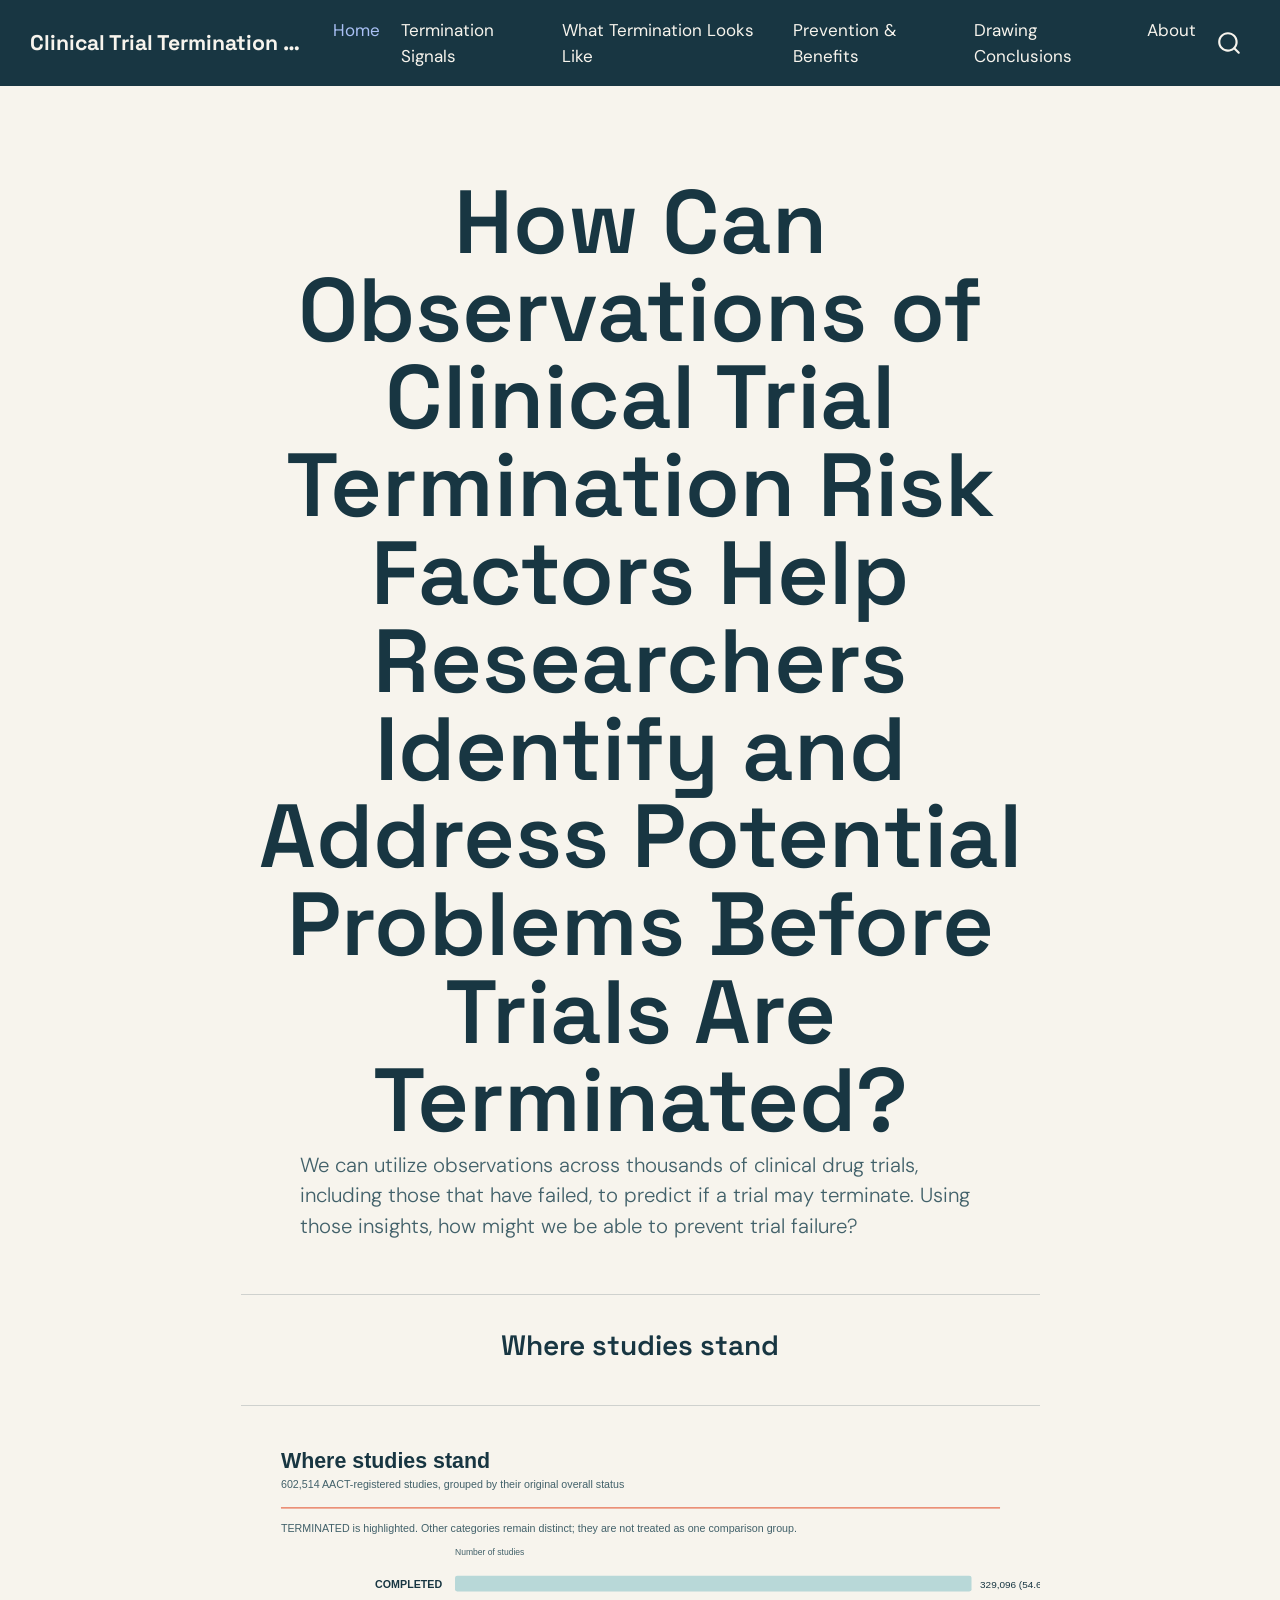
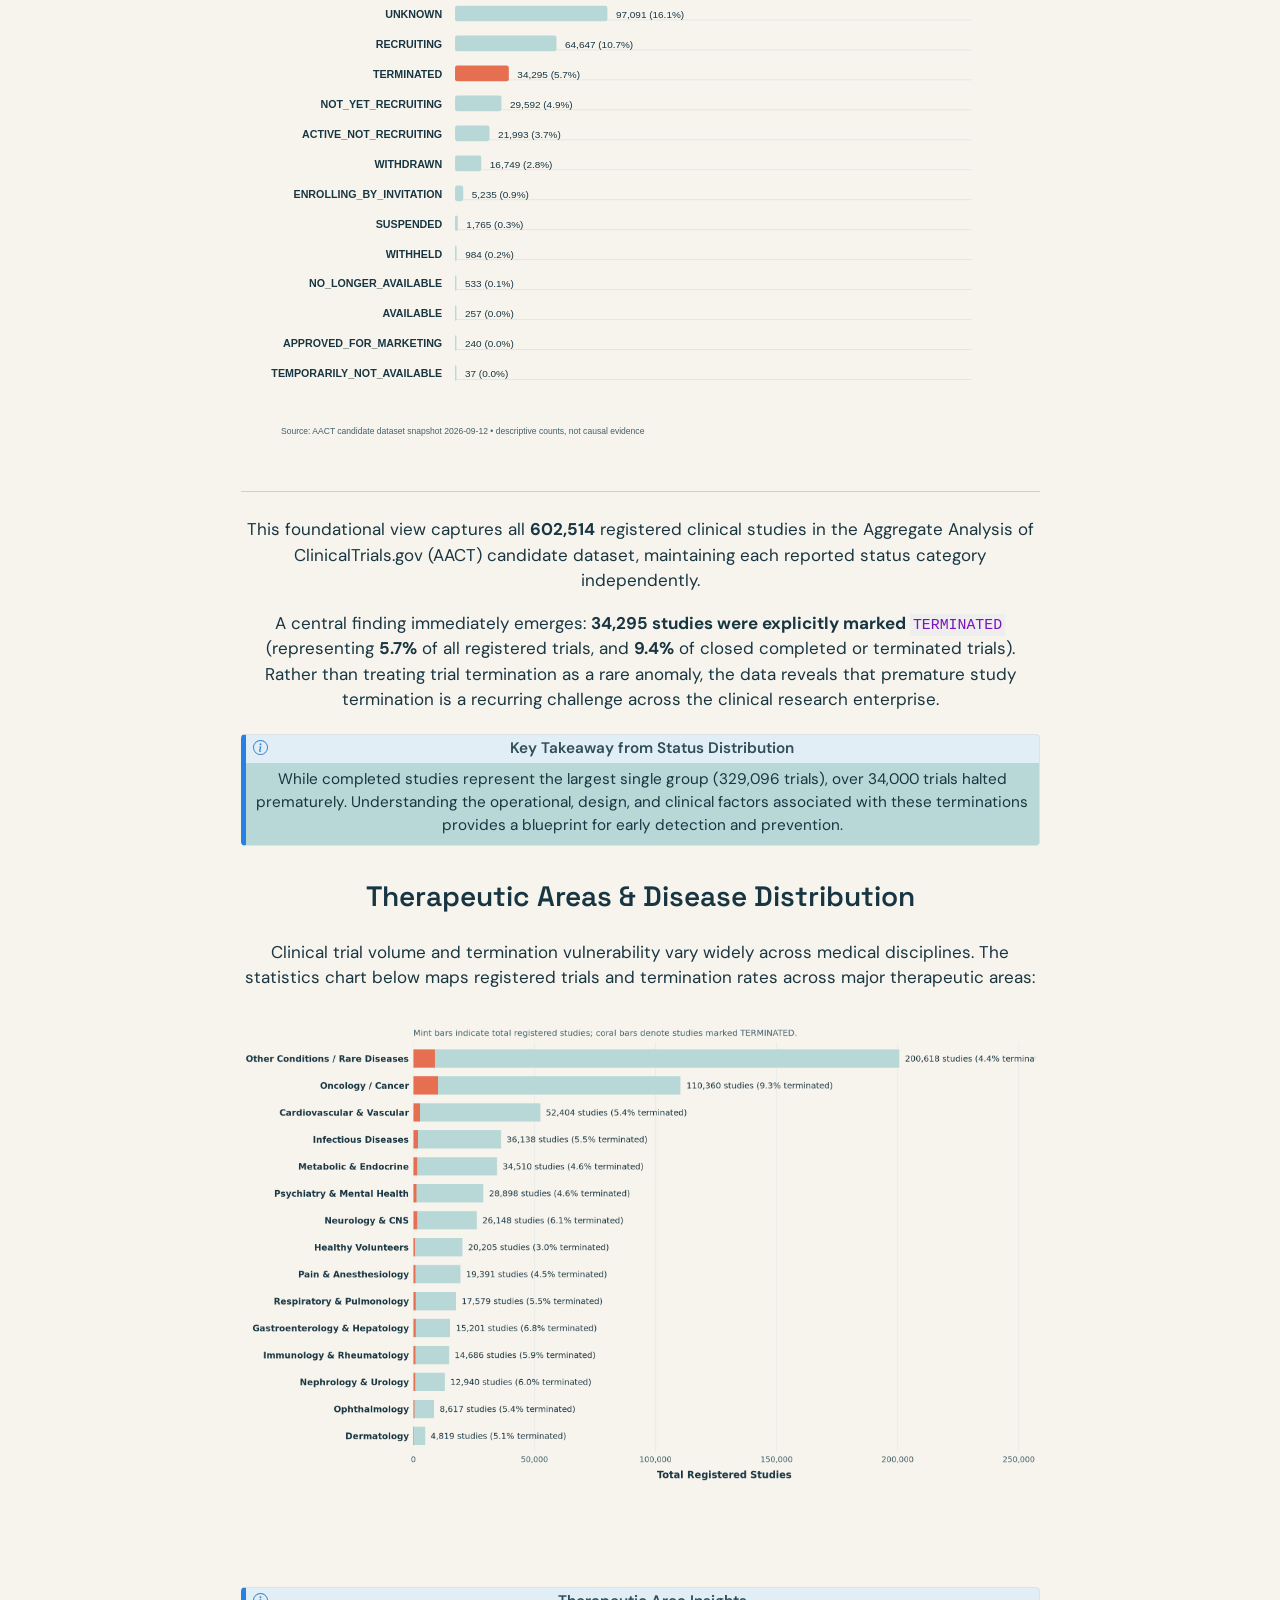
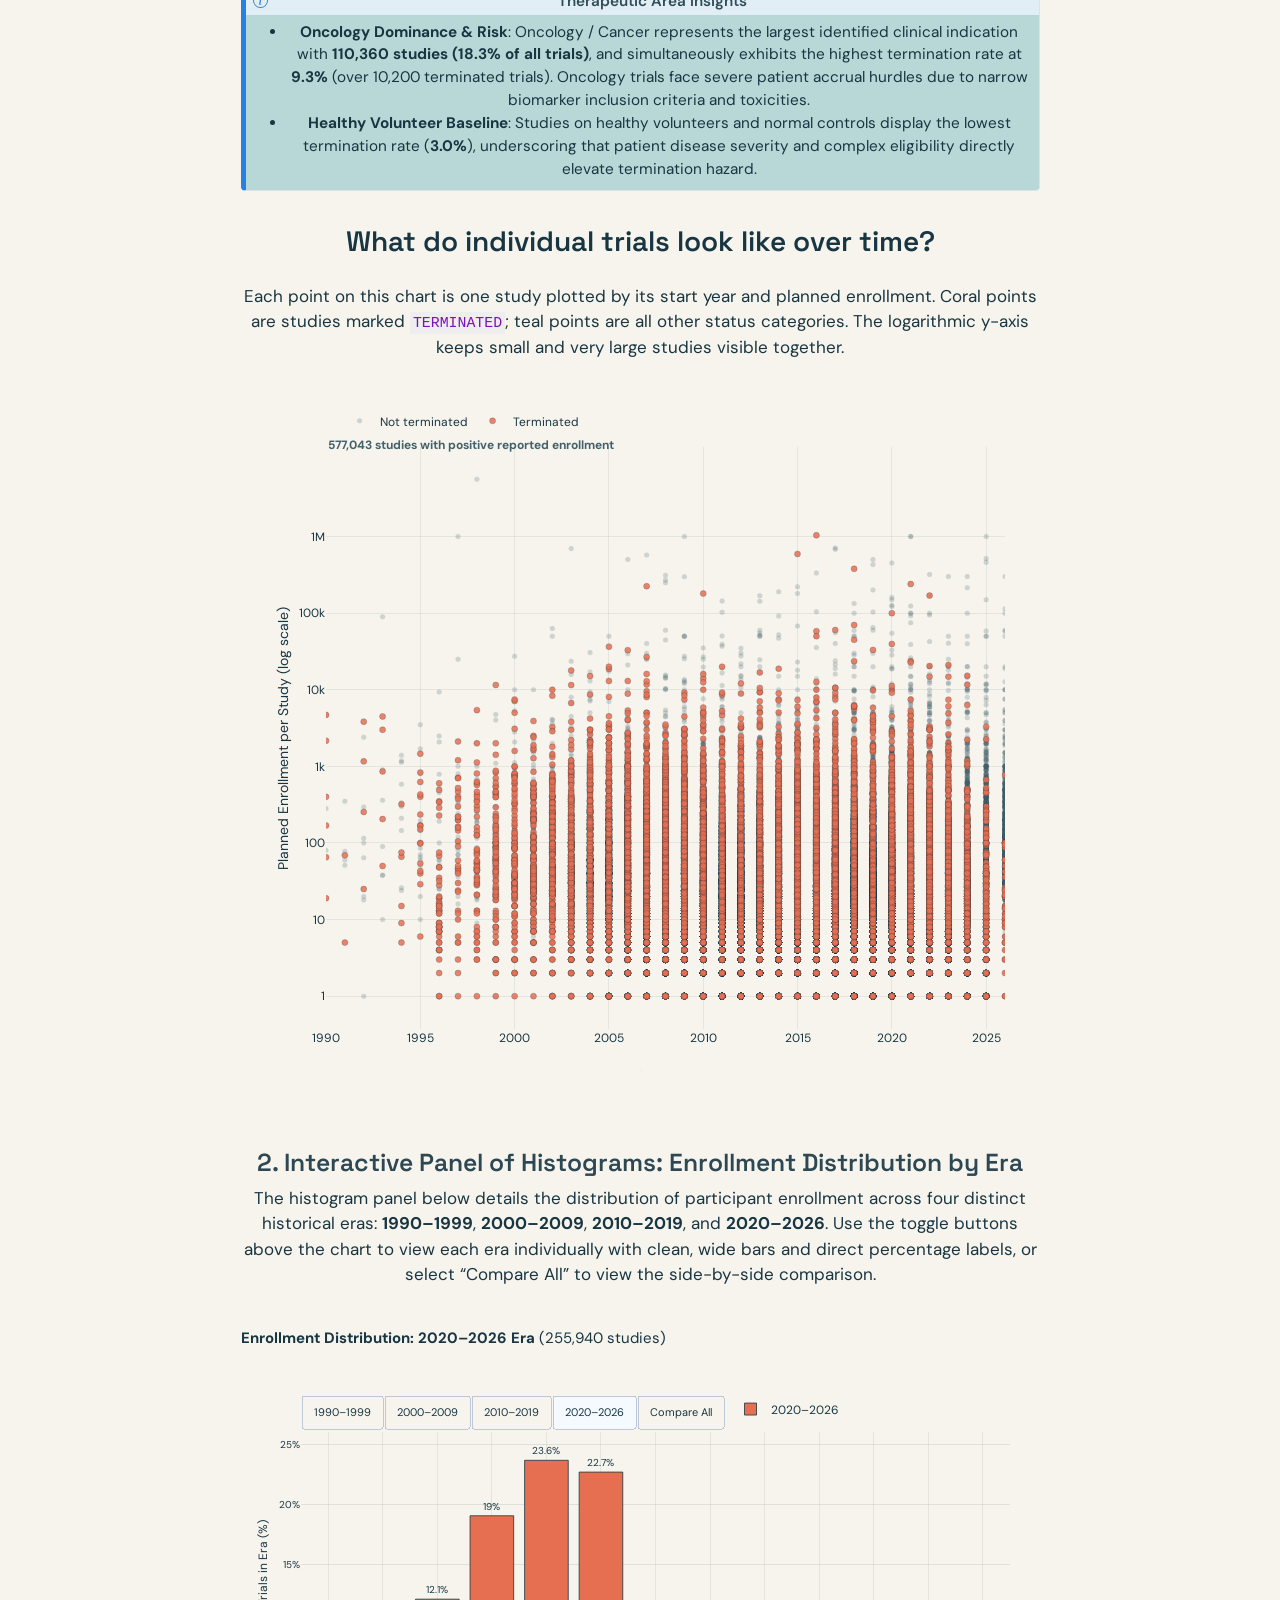
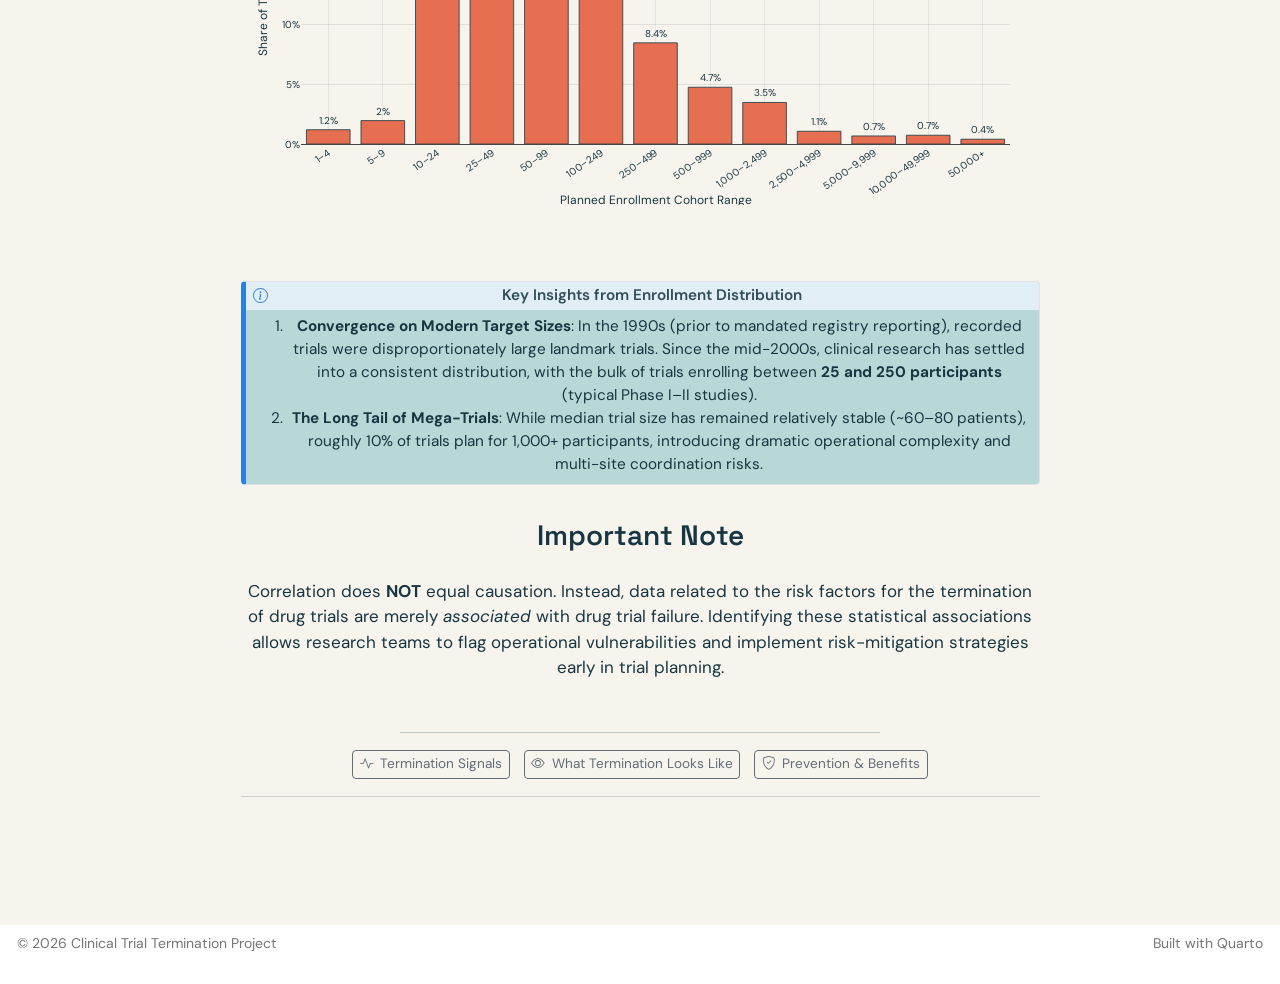
==== commit c5b0dca1: "Built site for gh-pages" ====
--- a/index.html
+++ b/index.html
@@ -44,7 +44,7 @@
 <link href="site_libs/quarto-html/quarto-syntax-highlighting-64a204ab8560d761af7679ceaba22944.css" rel="stylesheet" id="quarto-text-highlighting-styles">
 <script src="site_libs/bootstrap/bootstrap.min.js"></script>
 <link href="site_libs/bootstrap/bootstrap-icons.css" rel="stylesheet">
-<link href="site_libs/bootstrap/bootstrap-da24018bcc423dfdd302782875b6edd2.min.css" rel="stylesheet" append-hash="true" id="quarto-bootstrap" data-mode="light">
+<link href="site_libs/bootstrap/bootstrap-d9469d63eae83ba9b64738b461e3c39b.min.css" rel="stylesheet" append-hash="true" id="quarto-bootstrap" data-mode="light">
 <script id="quarto-search-options" type="application/json">{
   "location": "navbar",
   "copy-button": false,
@@ -201,11 +201,11 @@
 </section>
 <section id="what-do-individual-trials-look-like-over-time" class="level2">
 <h2 data-anchor-id="what-do-individual-trials-look-like-over-time">What do individual trials look like over time?</h2>
-<p>Summary bars can hide the studies they count. This view shows the individual records directly: each point is one study plotted by its start year and planned enrollment. Coral points are studies marked <code>TERMINATED</code>; teal points are all other status categories. The logarithmic y-axis keeps small and very large studies visible together.</p>
+<p>Each point on this chart is one study plotted by its start year and planned enrollment. Coral points are studies marked <code>TERMINATED</code>; teal points are all other status categories. The logarithmic y-axis keeps small and very large studies visible together.</p>
 <div class="cell">
 <div class="cell-output-display">
 <div id="htmlwidget-91bf923814d90a70fa32" style="width:100%;height:677px;" class="plotly html-widget"></div>
-<script type="application/json" data-for="htmlwidget-91bf923814d90a70fa32">{"x":{"visdat":{"183f43846973f":["function () ","plotlyVisDat"],"183f47bc3d156":["function () ","data"],"183f46192f470":["function () ","data"]},"cur_data":"183f46192f470","attrs":{"183f47bc3d156":{"alpha_stroke":1,"sizes":[10,100],"spans":[1,20],"x":{},"y":{},"type":"scatter","mode":"markers","name":"Not terminated","marker":{"color":"#42616a","opacity":0.22,"size":5,"line":{"color":"rgba(24, 54, 66, 0.15)","width":0.59999999999999998}},"customdata":{},"hovertemplate":"<b>%{customdata}<\/b><br>Start year: <b>%{x}<\/b><br>Planned enrollment: <b>%{y:,}<\/b><br>Status: <b>Not terminated<\/b><extra><\/extra>","inherit":true},"183f46192f470":{"alpha_stroke":1,"sizes":[10,100],"spans":[1,20],"x":{},"y":{},"type":"scatter","mode":"markers","name":"Terminated","marker":{"color":"#e76f51","opacity":0.84999999999999998,"size":6,"line":{"color":"rgba(24, 54, 66, 0.35)","width":0.80000000000000004}},"customdata":{},"hovertemplate":"<b>%{customdata}<\/b><br>Start year: <b>%{x}<\/b><br>Planned enrollment: <b>%{y:,}<\/b><br>Status: <b>Terminated<\/b><extra><\/extra>","inherit":true}},"layout":{"height":700,"margin":{"b":65,"l":85,"t":35,"r":35},"dragmode":"zoom","hovermode":"closest","paper_bgcolor":"#f7f4ed","plot_bgcolor":"#f7f4ed","font":{"family":"DM Sans, system-ui, -apple-system, sans-serif","color":"#183642"},"xaxis":{"domain":[0,1],"automargin":true,"title":{"text":"Study Start Year","font":{"size":14,"color":"#183642"}},"range":[1990,2026],"tickvals":[1990,1995,2000,2005,2010,2015,2020,2025],"gridcolor":"rgba(24, 54, 66, 0.08)","tickfont":{"size":12,"color":"#183642"},"zeroline":false},"yaxis":{"domain":[0,1],"automargin":true,"title":{"text":"Planned Enrollment per Study (log scale)","font":{"size":14,"color":"#183642"}},"type":"log","tickvals":[1,10,100,1000,10000,100000,1000000],"ticktext":["1","10","100","1k","10k","100k","1M"],"gridcolor":"rgba(24, 54, 66, 0.08)","tickfont":{"size":12,"color":"#183642"},"zeroline":false},"legend":{"orientation":"h","x":0.02,"y":1.02,"yanchor":"bottom","font":{"size":12,"color":"#183642"}},"annotations":[{"x":0,"y":1.02,"xref":"paper","yref":"paper","text":"<b>577,043 studies with positive reported enrollment<\/b>","showarrow":false,"font":{"size":12,"color":"#42616a"}}],"showlegend":true},"source":"study-enrollment-scatter","config":{"modeBarButtonsToAdd":["hoverclosest","hovercompare"],"showSendToCloud":false,"displaylogo":false,"responsive":true,"scrollZoom":true,"modeBarButtonsToRemove":["select2d","lasso2d"],"toImageButtonOptions":{"format":"png","filename":"study_enrollment_scatter"}},"data":[{"x":[2010,2009,2010,2008,2023,2021,2019,2017,2001,2021,2022,2026,2018,2012,2018,2026,2013,2024,2021,2012,2021,2018,2022,2010,2022,2020,1996,2017,2017,2021,2026,2016,2022,2010,2006,2020,2026,2024,2019,2018,2021,2015,2006,2020,2025,2024,2002,2002,2027,2006,2021,2004,2023,2020,2022,2011,2021,2025,2013,2019,2011,2011,2021,2002,2021,2003,2007,2003,2018,2000,2009,2003,2004,2008,2005,2025,2021,2019,2025,2024,2026,2017,2020,2026,2022,2011,2021,2019,2025,2020,2009,2011,2011,2017,2006,2022,2013,2015,2020,2021,2019,2010,2024,2014,2013,2015,2022,2026,2015,2019,2022,2011,2008,2015,2016,2014,2011,2024,2020,2017,2012,2004,2015,1997,2016,2012,2015,2023,2022,2021,2014,2012,2006,2009,2026,2015,2016,2020,2009,2016,2026,2016,2011,2024,2019,2019,2025,2023,2021,2022,2010,2012,2010,2024,2015,2022,2007,2025,2021,2018,2021,2016,2025,2019,2015,2022,2024,2008,2019,2020,2009,2013,2023,2015,2023,2022,2024,2025,2007,2025,2024,2024,2024,2021,2025,2012,2005,2015,2026,2012,2017,2021,2010,2009,2024,2011,2021,2022,2009,2023,2003,2018,2026,2018,2023,2002,2025,2025,2004,2012,2013,2002,2014,2015,2016,2016,2025,2013,2019,1989,2024,2015,2026,2019,2009,2024,2016,2017,2019,2011,2026,2008,2018,2003,2009,2019,2013,2014,2019,2025,2026,2016,2013,2017,2023,2022,2008,1996,2012,2013,2024,2009,2018,2024,2013,2021,2021,2015,2013,2014,2012,2026,2023,2020,2017,2024,2018,2024,2004,2026,2022,2025,2024,2024,2013,2017,2009,2025,2021,2024,2025,2013,2024,2023,2013,2005,2017,2007,2010,2020,2026,2021,2020,2016,2007,2024,2018,2017,2009,2019,2006,2003,1998,2015,2022,2020,2025,2011,2011,2007,2015,2005,2021,2020,2008,2023,2011,2015,2020,2015,2010,2011,2004,2007,2023,2015,2022,2023,2008,2025,2017,2020,2022,2025,2025,2023,2023,2023,2006,2026,2011,2017,2021,2017,2022,2024,2020,2020,2026,2018,2006,2022,2025,2015,2014,2021,2025,2024,2024,2025,2020,2011,2026,2021,2023,2012,2012,2024,2023,2007,2022,2011,2014,2024,2026,2014,2024,2025,2019,2008,2017,2003,2003,2014,2009,2004,2024,2019,2017,2027,2024,2015,2026,2017,2022,2024,2015,1996,2003,2026,2024,2017,2004,2021,2015,2007,2007,2015,2014,2025,2021,2023,2022,2011,2013,2010,2012,2026,2025,2026,2018,2024,2015,2012,2014,2022,2023,2017,2019,2019,1995,2024,2023,2005,2020,1997,2023,2017,2018,2010,2026,2021,2003,2022,2017,2004,1997,2026,2022,1998,2025,2021,2021,2022,2010,2025,2024,2010,2016,2018,2023,2013,2020,2010,2011,2026,2016,2021,2010,2026,2019,2008,2003,2014,2018,2024,2010,2019,2015,2016,2013,2018,2018,2014,2022,2017,2018,2019,2012,2010,2022,2021,2007,2009,2021,2016,2024,2024,2010,2015,2023,2005,2023,2009,2015,2024,2024,2008,2010,2022,2025,2010,2026,2024,2024,2022,2021,2020,2020,2024,2022,2021,2022,2020,2016,2022,2002,2004,2022,2021,2023,2019,2015,2026,2026,2026,2014,2007,2008,2020,2021,2020,2021,2025,2008,2025,2024,2019,2026,2013,2004,2016,2025,2020,2018,2021,2017,1999,2009,2023,2011,2008,2024,2016,2008,2024,2020,2023,2024,2026,2019,2010,2014,2019,2015,2000,2024,2009,2026,2012,2013,2002,2023,2018,2013,2009,2016,2016,2026,2006,2018,2024,2014,2021,2015,2023,2018,2018,2009,2023,2026,2019,2016,2008,2026,1998,2007,2022,2005,2022,2011,2011,2025,2020,2015,2021,2020,2016,2016,2017,2006,2013,2026,2012,2016,2018,2014,2020,2023,2002,2001,2011,2023,2000,2026,2008,2020,2025,2024,2024,2018,2011,2022,2014,2017,2021,2007,2013,2015,2026,2002,2022,2016,2025,2022,2017,2016,2025,2022,2016,2018,2023,2017,2026,2026,2015,2012,2023,2024,2026,2022,2017,2012,2020,2017,2007,2018,2020,2006,2019,2009,2026,2024,2023,2014,2019,2010,2020,2021,2019,2017,2019,2006,2014,2021,2013,2013,2024,2023,2024,2010,2016,2002,2010,2010,2008,2013,2018,2022,2026,2007,2013,2024,2022,2021,2011,2011,2018,2009,2018,2023,2024,2016,2019,2024,2023,2000,2021,2019,2019,2023,2019,2019,2026,2015,2011,2023,2012,2022,2011,2022,2017,2016,2020,2022,2014,2022,2002,2016,2025,2018,2023,2018,2004,2023,2011,2026,2011,2021,2025,2002,2014,2026,2022,2016,2023,2017,2020,2009,2014,2008,2023,2026,2018,2024,2021,2026,2013,2012,2023,2025,2023,2023,2015,2021,2019,2020,2025,2008,2026,2020,2020,2016,2016,2016,2021,2008,2012,2025,2026,2014,2024,1999,2019,2024,2024,2010,2014,2010,2014,2022,2017,2026,2021,2024,2010,2023,2012,2022,2003,2016,2021,2021,2019,2026,2021,2025,2026,2025,2025,2014,2025,2025,2024,2025,2014,2019,2009,2007,2020,2003,2025,2023,2001,2012,2018,2024,2017,2014,2006,2026,2019,2011,2003,2007,2010,2017,2016,2012,2022,2021,2026,2024,2014,2022,2012,2024,2012,2024,2019,2024,2021,2020,2024,2025,2019,2018,2019,2024,2021,2017,2014,2016,2026,2014,2009,2020,2017,2010,2016,2017,2010,2015,2011,2008,2017,2013,2019,2026,2023,2024,2026,2011,2021,2022,1999,2025,2012,2009,2000,2021,2010,2026,2023,2026,2023,2008,2017,2017,2026,2020,2020,2017,2025,2011,2024,2021,2019,2023,2007,2016,2005,2011,2015,2016,2019,2017,2026,2015,2017,2022,2020,2019,2018,2008,2021,2024,2016,2004,2021,2020,2023,2026,2015,2007,2024,2021,2018,2009,2014,2022,2025,2013,2019,2006,2017,2011,2018,2003,2017,2023,2025,2020,2023,2022,2009,2016,2020,2015,2025,2024,2020,2012,2025,2025,2023,2011,2024,2017,2025,2008,2026,2024,2016,2007,2003,2011,2018,2022,2019,2023,2005,2010,2020,2022,2016,2019,2013,2017,2024,2018,2026,2007,2025,2020,2018,2009,2008,2025,2020,2022,2020,2011,2019,2018,2019,2017,2008,2021,2025,2015,2010,2024,2018,2022,2011,2024,2020,2011,2026,2025,2009,1995,2023,2019,2025,2023,2020,2021,2003,2004,2026,2019,2025,2021,2005,2020,2011,2012,2015,2019,2017,2024,2023,2015,2013,2008,2023,2005,2002,2025,2013,2026,2018,2019,2024,2023,2026,2019,2012,2017,2016,2016,2017,2024,2006,2014,2017,2026,2024,2025,2006,2022,2022,2025,2025,2023,2016,2022,2026,2021,2016,2024,2024,2019,2023,2023,2022,2018,2012,2008,2004,2025,2015,2016,2015,2014,2017,2019,2021,2025,2011,2025,2009,2021,2025,2012,2004,2013,2023,2019,2021,2023,2017,2020,2024,2016,2012,2020,2016,2015,2018,2019,2025,2019,2024,2020,2025,2025,2020,2023,2019,2022,2011,2024,2022,2021,2016,2024,2026,2012,2023,2018,2021,2024,2023,2020,2009,2015,2023,2026,2025,2019,2020,2017,2025,2021,2017,2023,2010,2024,1999,2017,2015,2017,2019,2020,2023,2019,2019,2015,2016,2017,2024,2023,2025,2013,2024,2024,2011,2007,2017,2026,2013,2017,2017,2012,2019,1996,2012,2005,2005,2021,2020,2026,2012,2013,2013,2024,2020,2025,2011,2016,2018,2023,2020,2023,1997,2018,2014,2024,2025,2017,2023,2016,2003,2015,2023,2020,2025,2021,2026,2024,2018,2025,2016,2016,2019,2015,2018,2016,2023,2020,2017,2024,2022,2018,2018,2021,2014,2004,2006,2017,2023,2015,2013,2018,2020,2012,2020,2003,2020,2011,2012,2019,2022,2014,2017,2021,2021,2020,2009,2020,2011,2014,2014,2020,2023,2026,2013,2024,2013,2019,2022,2020,2016,2013,2017,2025,2014,2021,2014,2018,2010,2024,2023,2010,2005,2017,2001,2013,2005,2017,2026,2007,2019,2018,2009,2023,2004,2020,2023,2025,2017,2026,2018,2013,2014,2024,2025,2008,2024,2022,2012,2005,2006,2021,2007,2010,2017,2015,2008,2011,2005,2015,2016,2022,2011,2019,2025,2022,2025,2021,2017,2022,2013,2018,2007,2017,2021,2021,2025,2020,2018,2015,2011,2006,2025,2023,2018,2002,2021,2016,2021,2016,2025,2013,2026,2021,2016,2026,2007,2002,2021,2025,2010,2024,2023,2003,2024,2008,2010,2009,2009,2025,2010,2025,2024,2007,2026,2021,2023,2026,2017,2025,2007,2005,2023,2017,2024,2015,2006,2013,2024,2025,2019,2004,2014,2023,2014,2018,2024,2018,2022,2021,2008,2023,2007,2022,2009,2025,2017,2019,2002,2006,2026,2008,2025,2018,2022,2011,2016,2014,2021,2025,2014,2016,2023,2021,2024,2010,2011,2021,2022,2011,2015,2026,2018,2017,2007,2018,2015,2004,2020,2026,2011,2018,2018,2024,2022,2020,2021,2018,2018,2022,2012,2022,2023,2013,2025,2020,2025,2025,2020,2023,2018,2023,2024,2023,2021,2009,2020,2022,2013,2025,2004,2024,2020,2024,2025,2022,2024,2016,2024,2016,2020,2024,2015,2017,2021,2024,2021,2019,2017,2023,2013,2019,2026,2003,2016,2018,2022,2008,2023,2024,2003,2026,2014,2018,2024,2000,2013,2022,2017,2024,2012,2019,2014,2025,2012,2015,2026,2026,2011,2020,2021,2014,2026,2022,2015,2026,2024,2023,2011,2020,2006,2014,2015,2014,2008,2020,2022,2026,2022,2024,2014,2025,2013,2019,2024,2020,2020,2005,2017,2020,2025,2010,2016,2013,2017,2018,2022,2007,2019,2008,2011,2014,2003,2009,2009,2025,2004,2017,2026,2005,2024,2018,2010,2023,2022,2019,2017,2021,2012,2017,2023,2006,2005,2021,2021,2007,2019,2026,2024,2011,2005,2017,2013,2024,2019,2026,1992,2024,2021,2009,2024,2021,2006,2022,2020,2013,2017,2021,2024,2017,2019,2015,2021,2020,2017,2014,2011,2008,2018,2016,2010,2013,2017,2026,2014,2016,2016,2023,2009,2017,2021,2022,2021,2024,2025,2021,2000,2019,2013,2022,2019,2018,2021,2006,2011,2021,2003,2009,2011,2016,2025,2020,2019,2017,2014,2016,2022,2018,2024,2025,2024,2020,2018,2021,2019,2025,2008,2013,2025,2011,2025,2023,2023,2023,2025,2018,2024,2024,2025,2026,2022,2022,2015,2007,2017,2019,2020,2005,2011,2023,2011,2003,2024,2022,2014,2016,2020,2020,2024,2018,2010,1997,2009,2020,2005,2023,2012,2023,2005,2023,2022,2024,2021,2022,2019,2002,1994,2020,2009,2014,2022,2020,2010,2020,2021,2017,2023,2023,2012,2017,2018,2024,1999,2023,2018,2009,2023,2021,2026,2013,2012,2007,2016,2021,2010,2026,2022,2022,2016,2016,2024,2023,2024,2025,2011,2022,2022,2025,2019,2013,2009,2019,2022,2010,2025,2024,2016,2026,2022,2014,2020,2014,2015,2012,2010,2010,2014,2002,2018,2017,2021,2022,2010,2001,2020,2004,2022,2026,2014,2021,2013,2009,2022,2021,2023,2022,2019,2024,2016,2022,2008,2006,2009,2007,2014,2024,2025,2020,2016,2016,2017,2025,2024,2011,2020,2015,2022,2015,2016,2006,2020,2015,2026,2014,2021,2016,2020,2015,2024,2013,2020,2018,2020,2019,2020,2021,2014,2027,2022,2024,2003,2022,2015,2012,2009,2023,2009,2021,2025,2022,2018,2018,2010,2023,2015,2013,2024,2024,2016,2012,2025,2009,2021,2026,2009,2000,2006,2019,2015,2017,2006,2011,2018,2022,2025,2017,2018,2023,2023,2006,2010,2021,2017,2022,2014,2024,2022,2014,2006,2015,2025,2010,2019,2023,2013,2022,2015,2021,2022,2020,2015,2026,2023,2025,2019,2005,2023,2011,2022,2025,2020,2018,2017,2024,2024,2011,2012,2025,2025,2012,2023,2011,2017,2008,2007,2026,2025,2015,2023,2025,2024,2013,2022,2016,2025,2026,2002,2024,2023,2025,2011,2004,2019,2025,2008,2012,2019,2026,2011,2020,2017,2025,2016,2023,2007,2023,2014,2015,2016,2025,2021,2025,2019,2016,2010,2001,2025,2026,2006,2016,2027,2022,2023,2024,2020,2013,2016,2018,2010,2025,2019,2007,2013,2024,2014,2013,2019,2024,2022,2010,2023,2024,2023,2023,2025,2024,2018,2007,2016,2016,2008,2025,2018,2025,2025,2025,2023,2017,2020,2026,2014,2014,2013,2006,2012,2015,2019,2026,2007,2008,2020,2018,2020,2006,2015,2015,2021,2014,2022,2018,2020,2017,2019,2023,2007,2012,2004,2013,2011,2022,2019,2020,2021,2026,2015,2021,2012,2009,2026,2023,2006,2025,2002,2005,1998,2021,2005,2021,2021,2023,2025,2025,2019,2022,2021,2021,2016,2017,2016,2021,2026,2013,2013,2012,2026,2005,2023,2022,2013,2016,2026,2008,2018,2019,2014,2021,2005,2014,2026,2025,2022,2019,2004,2009,2021,2026,2024,2010,2006,2016,2024,2012,2020,2024,2026,2016,2025,2016,2017,2010,2012,2022,2010,2020,2015,2019,2024,2017,2023,2022,2024,2016,2021,2013,2019,2020,2025,2021,2023,2021,2020,2016,2007,2018,2024,2009,2018,2025,2026,2016,2008,2016,2002,2011,2020,2016,2008,2017,2004,2009,2024,2005,2020,2021,2016,2022,2017,2014,2020,2010,2024,2022,2009,2013,2018,2011,2019,2022,2026,2012,2026,2014,2006,2003,2024,2020,2012,2025,2021,2022,2023,2019,2026,2016,2008,2026,2021,2015,2016,2025,2022,2017,2018,2009,2020,2026,2025,2004,2022,2010,2013,2016,2014,2019,2019,2022,2017,2018,2020,2018,1990,2010,2008,2025,2020,2021,2026,2023,2024,2011,2021,2016,2025,2004,2014,2026,2017,2020,2015,2013,2022,2024,2022,2013,2025,2023,2026,2016,2018,2008,2020,2021,2023,2023,2009,2023,2024,2017,2014,2021,2009,2003,2006,2016,2016,2019,2019,2020,2021,2026,2023,2025,2006,2026,2010,2021,2023,2024,2014,2018,2009,2017,2009,2003,2016,2013,2025,2023,2018,2024,2003,2018,2013,2017,2020,2020,2024,2016,2023,2025,2005,2017,2010,2006,2020,2007,2008,1995,2016,2020,2020,2020,2015,2010,2017,2021,2021,2019,2015,2021,2000,2009,2023,2013,2023,2013,2020,2019,2026,2006,2013,2016,2019,2012,2021,2024,2023,2020,2022,2027,2019,2008,2006,2016,2021,2011,2024,2008,2023,2026,2013,2023,2007,2025,2018,2018,2022,2014,2026,2018,2022,2014,2016,2005,2025,2008,2021,2023,2021,2004,2007,2010,2020,2019,2017,2022,2014,2025,2018,2012,2013,2025,2026,2020,2026,2025,2023,2011,2024,2017,2016,2016,2025,2017,2016,2012,2023,2022,2012,2008,2024,2000,2024,2003,2026,2026,2017,2020,2017,2025,2014,2020,2025,2022,2015,2003,2021,2015,2011,2019,2026,2016,2023,2011,2023,2017,1996,2015,1999,2019,2021,2009,2011,2015,2025,2019,2006,2025,2019,2021,2020,2022,2009,2024,2023,2026,2014,2018,2010,2013,2007,2025,2009,2017,2020,2020,2026,2024,2020,2021,2015,2026,2022,2022,2025,2024,2024,2025,1993,2021,2012,2006,2025,2021,2019,2021,2009,2015,2026,2019,2019,2021,2015,2008,2011,2026,2017,2020,2021,2020,2021,2012,2024,2025,2015,2026,2004,2008,2002,2012,2020,2020,2014,2022,2011,2026,2018,2022,2023,2024,2025,2016,2012,2023,2017,2024,2016,2017,2014,2018,2011,2013,2016,2010,2007,2018,2012,2025,2026,2026,1996,2009,2015,2010,2016,2025,2018,2004,2026,2010,2013,2018,2024,2019,2008,2016,2021,2024,2011,2007,2012,2012,2023,2013,2016,2003,2017,2014,2017,2014,2025,2024,2024,2015,2025,2014,2025,2018,2022,2019,2015,2026,2021,2002,2008,2015,2012,2022,2017,2011,2021,2021,2018,2026,2015,2016,2010,2026,2022,2009,2018,2026,2012,2022,2020,2020,2010,2023,2004,2024,2022,2024,2023,2023,2026,2012,2009,2021,2005,2015,2023,2020,2018,2025,2003,2009,2016,2026,2018,2025,2011,2024,2018,2020,2013,2016,2024,2011,2014,2024,2016,2010,2014,2009,2024,2009,2025,2006,2005,2020,2025,2023,2025,2023,2018,2004,1996,2015,2021,2026,2014,2021,2016,2022,2021,2022,2016,2025,2017,2024,2019,2024,2019,2020,2022,2024,2009,2024,2026,2013,2023,2022,2022,2017,2024,2026,2011,2020,2007,2023,2021,2021,2019,1995,2025,2021,1992,2008,2025,2018,2005,2022,2004,2021,2024,2003,2022,2018,2025,2015,2023,2023,2019,2012,2015,2022,2009,2017,2024,2024,2023,2022,2007,2020,2008,2021,2026,2023,2006,2012,2015,2022,2025,2024,2016,2025,2012,2022,2024,2015,2011,2021,2005,2013,2020,2026,2024,2017,2013,2013,2026,2018,2023,2022,2025,2013,2017,2020,2024,2011,2019,2019,2025,2026,2012,2026,2024,2009,2019,2025,2016,2026,2021,2025,2025,2023,1997,2020,2019,2024,2017,2006,2022,2023,2012,2025,2006,2019,2018,2009,2023,2026,2013,2019,2018,2021,2006,2001,2022,2003,2020,2020,2021,2005,2022,2021,2016,2023,2008,2009,2012,2014,2025,2026,2019,2003,2020,2025,2009,2010,2016,2003,2023,2018,2011,2016,2026,2017,2019,2021,2019,2023,2020,2004,2022,2020,2026,2023,2020,2024,2018,2018,2026,2008,2006,2019,2019,2007,2009,2016,2024,2020,2018,2020,2016,2009,2021,2025,2006,2020,2023,2024,2025,2007,2015,2015,2023,2013,2023,2008,2026,2004,2018,2021,2007,2024,2019,2009,2021,2019,2026,2016,2025,2014,2025,2024,2025,2010,2019,2016,2014,2003,2025,2004,2021,2015,2006,2016,2012,2025,2023,2004,2020,2025,2028,2015,2010,2019,2025,2020,2005,2024,2026,2015,2015,2019,2006,2020,2023,2015,2021,2017,2014,2009,2016,2006,2009,2025,2016,2025,2019,2012,2018,2012,2001,2022,2003,2016,2022,2009,2012,2025,2026,2013,2017,2022,1992,2004,1996,2016,2020,2009,2016,2026,2009,2020,2014,2019,2008,2009,2006,2006,2023,2025,2011,2006,2013,2007,2019,2008,2024,2025,2016,2020,2018,2016,2007,2010,2022,2024,2025,2017,2013,2011,2014,2023,2011,2012,2024,2011,2009,2011,2024,2016,2024,2009,2026,2017,2022,2024,2004,2008,2026,2026,2021,2026,2010,2016,2009,2007,2025,2026,2024,2009,2018,2017,2025,2014,2021,2018,2013,2023,2011,2011,2025,2011,2024,2004,2023,2012,2025,2021,2022,2015,2021,2020,2020,2023,2022,2014,2013,2020,2026,2006,2026,2023,2023,2014,2011,2023,2010,2011,2018,2026,2023,2020,2017,2024,2025,2025,2022,2009,2014,2024,2025,2024,2024,2026,2022,2003,1999,2023,2025,2023,2019,2019,2024,2025,2011,2013,2022,2011,2021,2015,2024,2006,2026,2018,2019,2018,2026,2015,2003,2021,2010,2023,2023,2012,2011,2014,2025,2023,2020,2004,2023,2026,2019,2022,2017,2021,2025,2015,2021,2017,2007,2010,2017,2011,2000,2004,2009,2019,2020,2019,2018,2010,2025,2026,2026,2015,2023,2017,2010,2007,2021,2019,2017,2025,2005,2019,2009,2013,2025,2024,2007,2021,2019,2024,2013,2017,2020,2023,2019,2021,2006,2022,2022,2013,2013,2026,2024,2020,2021,2018,2024,2020,2025,2022,2018,2018,2016,2026,2016,2014,2010,2022,2016,2023,2020,2026,2026,2007,2019,2017,2010,2009,2019,2018,2011,2007,2008,2019,2024,2018,2010,2024,2009,2018,2013,2009,2026,2021,2024,2024,2010,2021,2020,2006,2017,2018,2024,2012,2015,2022,2008,2024,2026,2019,2018,2017,2012,2026,2025,2025,2019,2003,2014,2015,2008,2024,2015,2026,2017,2010,2015,2021,2020,2020,2009,2020,2011,2026,2021,2013,2025,2014,2015,2024,2025,2024,2021,2023,2024,2014,2009,2023,2008,2024,2007,2020,2013,2022,2020,2019,2021,2018,2019,2016,2015,2026,2006,2013,2021,2008,2021,2024,2010,2017,2024,2025,2022,2014,2009,2026,2019,2021,2020,2011,2024,2025,2025,2009,2024,2026,2021,2019,2017,2011,2023,2020,2011,1996,2025,2019,2026,2024,2024,2017,2018,2022,2015,2021,2017,2013,2025,2018,2022,2026,2023,2020,2023,2011,2021,2022,2012,2022,2017,2024,2015,2010,2020,2026,2025,2022,2017,2017,2006,2017,2024,2025,2015,2019,2020,2010,2021,2018,2025,2026,2022,2021,2018,2022,2010,2019,2022,2022,2019,2019,2011,2012,2017,2008,2024,2025,2025,2003,2023,2021,2023,2021,2024,2014,2022,2022,2022,2013,2016,2014,2010,2001,2019,2011,2020,2008,2015,2023,2010,2010,2014,2023,2011,2013,2012,2020,2010,2009,2021,2024,2011,2017,2020,2016,1995,2008,2021,2023,2022,2019,2022,2020,2005,2025,2019,2024,2011,2020,2018,2024,2024,2013,2022,2016,2017,2023,2020,2001,2021,2010,2023,2010,2019,2022,2008,2007,2022,2025,2010,2010,2019,2024,2014,2026,2013,2016,2024,2013,2022,2018,2024,2004,2025,2011,2016,2007,2002,2020,2021,2012,2025,2024,2003,2020,2024,2020,2026,2016,2012,2016,2023,2022,2022,2016,2021,2026,2008,2020,2022,2021,2022,2019,2026,2001,2018,2007,2024,2023,2002,2019,2020,2023,2016,2013,2024,2011,2015,2023,2014,2016,2008,2020,2019,2005,2015,2018,2013,2021,2005,2024,2022,2021,2025,2019,2013,2004,2008,2010,2015,2023,2024,2022,2023,2012,2016,2025,2016,2018,2007,2021,2025,2018,2007,2021,2024,2021,2019,2026,2025,2014,2026,2017,2019,2013,2025,2025,2022,2010,2022,2018,2022,2000,2013,2017,2013,2024,2012,2010,2007,2016,2022,2019,2009,2015,2000,2013,2020,2009,2003,2020,2003,2022,2010,2026,2004,2019,2009,2007,2006,2006,2016,2024,2005,2018,2015,2026,2022,2014,2016,2020,2025,2014,2020,2017,2003,2013,2016,2012,2012,2021,2009,2017,2024,2014,2025,2023,2019,2007,2022,2026,2017,2021,2014,2025,2019,2021,2009,2016,2025,2024,2019,2017,2014,2022,2026,2016,2022,2024,2025,2026,2006,2005,2020,2014,1984,2025,2012,2024,2010,2022,2018,1999,2019,2020,2013,2012,2025,2023,2024,2018,2022,2024,2024,2022,2003,2019,1994,2014,2019,2021,2024,2023,2013,2014,2013,2025,2019,2026,2018,2024,2025,2015,2010,2017,2021,2021,2019,2015,2025,2026,2025,2021,2021,2007,2021,2020,2024,2021,2024,2025,2022,2011,2023,2017,2018,2004,2003,2010,2022,2025,2004,2022,2006,2023,2009,2008,2018,2025,2009,2026,2022,2022,2009,2018,2013,2019,2010,2018,2021,2000,2025,2006,2026,2013,2015,2022,2014,2022,2024,2009,2023,2014,2022,2010,2009,2021,2026,2022,2022,2022,2008,2007,2020,2020,2024,2021,2012,2024,2022,2022,2019,2018,2009,2023,2014,2024,2016,2019,2022,2019,2012,2017,2008,2021,2021,2023,2004,2017,2008,2022,2011,2024,2019,2014,2021,2010,2026,2021,2009,2025,2020,2025,2023,2020,2026,2025,2022,2009,2021,2017,2018,2018,2021,2019,2014,2018,2007,2015,2020,2014,2018,2025,2021,2015,2007,2023,2009,2015,2022,2010,2025,2001,2020,2023,2021,2023,2020,2017,2012,2024,2022,2021,2026,2018,2022,2004,2025,2021,2023,2025,2023,2025,2019,2011,2015,2006,2021,2013,2025,2024,2024,2023,2011,2000,2021,2020,2022,2024,2022,2016,2006,2007,2024,2023,2023,2013,2015,2026,2023,2017,2018,2008,2022,2009,2024,2011,2003,2019,2007,2025,2023,2021,2020,2020,2001,2011,2021,2020,2010,2019,2024,2016,2015,2010,2025,2013,2005,2000,2006,2018,2005,2026,1998,2023,2025,2004,2020,2015,2026,2022,2024,2023,2020,2013,2018,2017,2018,2005,2018,2026,2026,2024,2009,2020,2026,2017,2006,2011,2024,2017,2019,2023,2023,2020,2021,2013,2007,2026,2024,2024,2003,2020,2019,2018,2012,2020,2021,2019,2020,2021,2024,2014,2007,2022,2004,2021,2009,2022,2024,2013,2025,2026,2019,2006,2022,2006,2004,2004,2026,2015,2019,2018,2015,2024,2020,2010,2025,2026,2023,2025,2004,2017,2025,2018,2022,2020,2023,2010,2025,2004,2014,2021,2008,2025,2003,2009,2005,2022,2016,2021,2021,2012,2023,2008,2003,2016,2019,2016,2007,2014,2006,2023,2013,2023,2010,2010,2021,2017,2008,2013,2023,2024,2021,2012,2013,2015,2018,2020,2007,2003,2024,2007,2018,2010,2019,2013,2019,2009,2022,2016,2015,2015,2009,2022,2014,2020,2017,2023,2020,2022,2018,2017,2020,2024,2024,2020,2009,2017,2026,2023,2017,2000,2010,2014,2012,2014,2020,2024,2016,2010,2014,2013,2024,2021,2018,2016,2014,2022,2012,2024,2024,2009,2018,2026,2013,2015,2021,2017,2007,2026,2023,2017,2006,2025,2019,2022,2021,2010,2022,2010,2012,2025,2024,2026,2021,2015,2022,2023,2021,2024,2019,2025,2011,2023,2013,2012,2024,2023,2007,2011,2024,2008,2025,2009,2011,2021,2011,2014,2021,2023,2012,2021,2016,2025,2014,2018,2006,2020,2017,2024,2019,2017,2014,2017,2020,2015,2010,2006,2025,2014,2005,2026,2009,2007,2025,2022,2010,2017,2026,2025,2022,2018,2022,2015,2006,2011,2018,2026,2016,2024,2021,2011,2023,2004,2022,2006,2019,2011,2019,2025,2011,2010,2015,2020,2021,2002,2024,1997,2008,2022,2015,2008,2017,2007,2011,2023,2015,1994,2012,2025,2010,2026,2008,2020,2009,2013,2021,2003,2021,2023,2013,2005,2023,2021,2011,2015,2018,2012,2024,2024,2022,2015,2013,2017,2024,2025,2016,2019,2026,2020,2004,2025,2009,2023,2024,2017,2002,2009,2021,2017,2022,2023,2024,2023,2015,2008,2013,2014,2023,2020,2016,2004,2022,2018,1999,2019,2022,2014,2015,2026,2010,2014,2012,2009,2018,2014,2024,2020,2021,2023,2023,2012,2015,2026,2011,2020,2015,2010,2024,2017,2025,2007,2018,2026,2024,2016,2023,2009,2006,2004,2022,2019,2024,2013,2009,2012,1998,2019,2004,2014,2022,2022,2018,1998,2026,2019,2025,2018,2012,2025,2025,2004,2025,2024,2022,2020,2015,2003,2023,2016,2026,2017,2006,2024,2025,2022,2019,2019,2018,2026,2015,2025,2020,2020,2015,2018,2022,2015,2006,2021,2026,2024,2005,2026,2001,2023,2025,2020,2020,2010,2019,2015,2023,2021,2025,2005,2021,2020,2021,2021,2011,2024,2004,2016,2013,2013,2021,2009,2021,2026,2018,2022,2021,2009,2002,2021,2002,2005,2020,2012,2020,2018,2017,2015,2022,2012,2026,2023,2014,2023,2016,2026,2024,2022,2022,2022,2013,2016,2025,2025,2025,2008,2017,2019,2009,2016,2017,2019,2018,2022,2011,2017,2024,2024,2009,2024,2006,2018,2022,2003,2007,2022,2021,2012,2018,2014,2017,2020,2017,2019,2015,2007,2017,2026,2025,2004,2026,2012,2019,2018,2026,2025,2004,2024,2026,2017,2025,2016,2014,2014,2026,2015,2019,2012,2021,2025,2026,2027,2020,2017,2024,2024,2008,2026,2025,1991,2021,2023,2021,2011,2011,2015,2003,2021,2013,2019,2020,2023,2026,2007,2020,2023,2017,2022,2016,2022,2005,2012,2014,2023,2010,2015,2024,2016,2017,2021,2017,2023,2026,2015,2006,2021,2020,2020,2002,2024,2008,2006,2024,2012,2004,2016,2022,2027,2022,2008,2022,2019,2011,2019,2009,2014,2013,2007,2019,2003,2023,2026,2025,2011,2026,2005,2005,2015,2023,2019,2026,2020,2023,2021,2026,2023,2011,2022,2013,2011,2026,2011,2014,2021,2016,2019,2016,2025,2005,2013,2023,2021,2014,2018,2026,2021,2021,2020,2011,2026,2007,2023,2022,2019,2017,2018,2016,2011,2024,2018,2023,2025,2016,2025,2009,2025,2024,2025,2021,2024,2020,2025,2006,2014,2016,2025,1978,2011,2006,2021,2017,2015,2021,2022,2018,2019,2018,2021,2006,2026,2016,2014,2026,2020,2015,2021,2020,2023,2019,2022,2006,2015,2023,2013,2010,2005,2021,2021,2009,2006,2022,2017,2021,2023,2015,2022,2021,2025,2021,2022,2018,2012,2014,2024,2009,2003,2009,2003,2003,2025,2020,2011,2026,2018,2015,2015,2025,2007,2012,2006,2020,2018,2018,2010,2012,2022,2013,2013,2013,2007,2025,2005,2024,2025,2015,2021,2018,2019,2021,2025,2017,2009,2006,2008,2025,2003,2026,2023,2017,2021,2024,2026,2010,2016,2008,2022,2011,2020,2026,2013,2023,2014,2014,2024,2019,2017,2009,2019,2021,2023,2025,2016,2008,2008,2024,2013,2025,2023,2010,2022,2026,2024,2018,2013,2015,2022,2014,2014,2021,2026,2017,2009,2024,2016,2023,2014,2021,2023,2009,2020,1999,2022,2016,2026,2013,2013,2010,2008,2019,2008,2018,2011,2009,2021,2023,2018,2023,2025,2010,2023,2002,2017,2026,2008,2016,2025,2019,2005,2026,2019,2017,2025,2024,2021,2026,2025,2013,2014,2009,2008,2025,2021,2008,2004,2019,2015,2013,2019,2025,2014,2013,2023,2021,2022,2003,2022,2024,2013,2025,2014,2022,2011,2014,2024,2021,2026,2025,2021,2016,2024,2024,2008,2025,2019,2025,2013,2018,2020,2006,2025,2021,2015,2009,2023,2012,2006,2023,2005,2010,2026,2017,2021,2011,2002,2022,2010,2016,2011,2003,2002,2026,2015,2021,2008,2025,2021,2022,2011,2023,2019,2020,2018,2025,2010,2006,2025,2003,2024,2021,2017,2010,2023,2013,2022,2006,2020,2022,2026,2018,2024,2017,2028,2026,2024,2010,2019,2025,2018,2025,2019,2009,2024,2021,2022,2018,2022,2020,2022,2022,2011,2017,2012,2023,2011,2018,2014,2019,2017,2016,2017,2017,2011,2022,2014,2015,2024,2016,2026,2020,2019,2015,2016,2014,2015,2017,2016,2014,2014,2025,2023,2015,2018,2018,2024,2021,2019,2024,2014,2013,2023,2003,2013,2024,2004,2020,2007,2007,2009,2021,2021,2014,2021,2026,2023,2025,2004,2019,2018,2012,2011,2017,1998,2012,2009,2020,2012,2024,2024,2006,2024,2009,2018,2022,2020,2019,2021,2015,2019,2021,2020,2020,2013,2026,2023,2003,2023,2026,2024,2020,2021,2023,2013,2025,2025,2019,2019,2014,2018,2018,2012,2012,2019,2014,2025,2022,2021,2021,2024,2025,1998,2023,2025,2023,2023,2013,2021,2016,2020,2016,2010,2015,2014,2023,2015,2017,2019,2022,2020,2026,2008,2009,2024,2015,2015,2022,2019,2012,2026,2020,2024,2025,2015,2023,2021,2023,2023,2011,2007,2021,2009,2004,2026,2024,2023,2016,2020,2023,2006,2006,2019,2026,2026,2025,2023,2014,2021,2005,2020,2019,2021,2020,2026,2007,2021,2023,2016,2023,2015,2025,2003,2016,2016,2026,2021,2016,2026,2023,2026,2023,2019,2019,2013,2024,2023,1997,2018,2014,2017,2019,2017,2023,2012,2026,2026,2016,2014,2018,2012,2024,2013,2006,2012,2025,2017,2023,2010,2026,2020,2026,2020,2026,2022,2017,2025,2012,2024,2019,2007,2007,2014,2021,2019,2027,2006,2001,2013,2025,2020,2023,2024,2026,2007,2002,2016,2026,2020,2015,2025,2021,2021,2018,2021,2025,2018,2023,2011,2009,2003,2021,2013,2025,2020,2023,2012,2018,2014,2023,2013,2021,2013,2025,2025,2021,2023,2015,2015,2010,2022,2012,2016,2008,2013,2018,2024,2008,2015,2008,2016,2012,2024,2011,2005,2013,1997,2022,2021,2011,2019,2018,2020,2019,2025,2014,2008,2015,2025,2026,2008,2011,2004,2026,2019,2023,2023,2020,2018,2013,2022,2006,2019,2007,2020,2025,2022,2018,2021,2021,2018,2003,2020,2020,2019,2016,2017,2022,2017,2022,2012,2016,2026,2015,2025,2023,2026,2005,2017,2014,2021,2020,2026,2025,2014,2008,2023,2025,2016,2023,2023,2024,2015,2026,2009,2012,2010,2009,2007,2017,2018,2006,2020,2013,2023,2013,2015,2004,2017,2021,2020,2022,2024,2025,2012,2025,2026,2012,2019,2023,2015,2014,2016,2022,2023,2026,2022,2013,2019,2006,2026,2012,1999,2025,2004,2023,2019,2017,2025,2021,2020,2022,2005,2019,2017,2020,2025,2019,2021,2004,2013,2019,2021,2005,2025,2023,2022,2018,2021,2010,2008,2020,2025,2021,2011,2006,2026,2024,2012,2016,2020,2009,2024,2025,2024,2005,2018,2023,2024,2017,2014,2007,2012,2022,2026,2025,2022,2000,2016,2016,2019,2018,2022,2016,2019,2002,2005,2022,2022,2011,2004,2020,2025,2015,2006,2026,2024,2025,2010,2017,2023,2014,2024,2007,2023,2028,2023,2013,2011,2026,2012,2022,2022,2023,2010,2007,2001,2024,2021,2018,2023,2022,2014,2026,2018,2008,2014,2025,2018,2026,2012,2026,2020,2017,2011,2019,2020,2014,2014,2019,2022,2025,2016,2024,2016,2024,2023,2024,2025,2010,2023,2009,2009,2024,2014,2010,2016,2011,2003,2024,2010,2023,2017,2019,2011,2023,2024,2012,2023,2020,2005,2016,2010,2009,2016,2014,2007,2004,2015,2025,2021,2013,2017,2019,2007,2011,2019,2025,2019,2023,2017,2014,2017,2014,2015,2011,2008,2008,2008,2026,2015,2010,2013,2016,2027,2003,2011,2024,2019,2025,2016,2019,2014,2025,2017,2009,2025,2015,2018,2024,2024,2013,2025,2022,2022,2025,2018,2013,2025,2015,2006,2013,2008,2021,2009,2008,2024,2019,2022,2026,2026,2017,2026,2010,2014,2020,2014,2016,2011,2014,2017,2012,2018,2012,2022,2010,2006,2025,2019,2021,2015,2012,2013,2015,2019,2007,2026,2005,2026,2002,2020,2018,2024,2007,2019,2018,2025,2002,2026,2012,2022,2016,2006,2022,2015,2016,2009,1998,2026,2022,2013,2016,2025,2023,2012,2024,2006,2007,2014,2025,2025,2026,2023,2021,2026,2003,2024,2013,2022,2007,2012,2014,2025,2024,2008,2009,2018,2024,2020,2020,2013,2022,2018,2018,2019,1999,2008,2026,2019,2010,2022,2006,2019,2026,2015,2026,2017,2017,2021,2018,2026,2023,2022,2024,2016,2021,2007,2015,2008,2008,2021,2025,2013,2012,2022,2022,2025,2017,2015,2009,2024,2026,2022,2022,2006,2023,2007,2025,2019,2009,2023,2019,2025,2022,2022,2013,2025,2000,2014,2023,2003,2019,2014,2024,2018,2009,2025,2006,2006,2024,2025,2016,2015,2017,2026,2016,2025,2012,2021,2024,2025,2020,2021,2025,2018,2019,2025,2008,2010,2020,2022,2023,2018,2012,2011,2022,2007,2018,2025,2020,2015,2005,2019,2021,2005,2023,2014,2020,2026,2023,2010,2023,2022,2011,2016,2004,2009,2022,2020,2015,2024,2013,2012,2024,2026,2019,2022,2025,2025,2024,1999,1989,2021,2020,2011,2026,2021,2020,2023,2022,2008,2015,2019,2024,2024,2008,2026,2021,2017,2015,2013,2026,2010,2020,2023,2010,2012,2026,2007,2023,2018,2013,2016,2025,2015,2007,2024,2008,2017,2017,2013,2016,2019,2022,2006,2018,2019,2025,2023,2020,2004,2020,2026,2013,2025,2013,2022,2018,2017,2018,2013,2017,2021,2023,2026,2019,2023,2025,2025,2027,2019,2025,2001,2026,2022,2015,2010,2016,2026,2025,2017,2004,2020,2022,2026,2015,2020,2023,2024,2019,2004,2018,2025,2024,2024,2026,2026,2022,2010,2022,2011,2025,2015,2011,2018,2024,2012,2023,2021,2016,2025,2016,2024,2025,2016,2016,2022,2021,2023,2019,2009,2026,2026,2018,2019,2024,2026,2010,2006,2025,2026,2026,2020,2005,2016,2016,2019,2008,2011,2010,2022,2009,2017,2022,2018,2007,2021,2023,2022,2007,2000,2007,2022,2015,2020,2023,2006,2017,2024,2023,2019,2021,2022,2015,2020,2025,2019,2021,2026,2025,2025,2019,2009,2025,2005,2022,2019,2015,2019,2025,2015,2026,2010,2024,2024,2013,2024,2020,2021,2015,2024,2022,2019,2026,2022,2016,2023,2015,2007,2015,2018,2023,2007,2021,2002,2003,2019,2022,2024,2019,2010,2019,2026,2018,2015,2023,2024,2023,2009,2017,2018,2011,2026,2019,2012,2016,2026,2023,2018,2019,2024,2008,2016,2023,2009,2025,2010,2005,2022,2018,2019,2023,2022,2027,2006,2026,2004,2024,2018,2015,2018,2008,2023,2011,2011,2021,2011,2024,2015,2019,2005,2007,2024,2016,2025,2010,2014,2021,2019,2019,2025,2014,2020,2026,2014,2025,2023,2020,2024,2015,2017,2024,2022,2015,2025,2021,2024,2017,2001,2009,2008,2024,2002,2006,2015,2021,2016,2010,2013,2022,2005,2019,2017,2015,2017,2025,2015,2026,2018,2018,2026,2021,2022,2003,2019,2013,2007,2013,2007,2009,2020,2019,2026,2016,2024,2025,2019,2024,2011,2014,2021,2016,2024,2015,2013,2014,2006,2007,2020,2016,2023,2022,2013,2012,2022,2001,2020,2005,2005,2018,2009,2022,2014,2013,2016,2016,2020,2022,2022,2025,2018,2005,2009,2025,2011,2009,2024,2021,2006,2022,2025,2020,2024,2025,2023,2007,2020,2024,2005,2025,2024,2019,2012,2020,2020,2012,2007,2022,2017,2018,2008,2020,2024,2006,2010,2024,2024,2022,2010,2017,2020,2021,2025,2018,2024,2021,2024,2017,2026,2014,2025,2026,2026,2023,2014,2011,2017,2004,2006,2022,2005,2025,2003,2025,2021,2024,2017,2007,2011,2021,2011,2015,2006,2022,2023,2007,2018,2008,2020,2026,2022,2007,2022,2015,2006,2016,2006,2022,2015,2025,2011,2017,2020,2026,2022,2017,2002,2017,2016,2023,2021,2015,2012,2026,2023,2015,2021,2013,2023,2020,2025,2025,2026,2000,2023,2025,2018,2026,2024,2019,2012,2026,2014,2023,2022,2019,2024,2023,2011,2010,2010,2026,2025,2018,2024,2026,2008,2018,2021,2022,2024,2022,2025,2012,2023,2019,2020,2023,2014,2020,2019,2019,2017,2019,2017,2010,2023,2022,2007,2025,2020,2015,2020,2018,2010,2024,2024,2021,2017,2022,2011,2020,2020,2020,2018,2020,2018,2018,2017,2014,2024,2010,2022,2016,2018,2023,2013,2024,2007,2012,2003,2022,2020,2012,2012,2010,2002,2025,2003,2026,2009,2025,2022,2004,2007,2004,2020,2020,2016,2020,2022,2022,2023,2018,2003,2026,2024,2014,2024,2023,2021,2018,2009,2021,2016,2023,2015,2022,2010,2026,2005,2026,2026,2022,2026,2019,2009,2014,2010,2013,2022,2021,2009,2020,2015,2024,2023,2016,2026,2023,2009,2024,2023,2013,2015,2021,2006,2009,2018,2025,2023,2009,2005,2021,2026,2004,2017,2020,2016,2024,2019,2014,2023,2012,2011,2021,2024,2005,2015,2023,2015,2022,2024,2003,2002,2023,2022,2018,2004,2025,1985,2020,2015,2023,2021,2013,2023,2021,2025,2026,2022,2018,2013,2011,2022,2021,2004,2013,2021,2015,2011,2026,2008,2007,2021,2020,2018,2025,2023,2010,2026,2019,2023,2019,2024,2026,1999,2024,2021,2014,2026,2012,2024,2025,2018,2014,2015,2022,2023,2010,2022,2015,2019,2024,2024,2022,2015,2017,2011,2024,2012,2010,2018,2017,2021,2017,2017,2020,2001,2019,2021,2026,2013,2023,2015,2014,2019,2020,1995,2018,2015,2013,2023,2019,2012,2017,2015,2010,2008,2024,2018,2025,2022,1985,2023,2008,2021,2011,2021,2014,2009,2022,2016,2026,2020,2019,2024,2026,2004,2016,2016,2023,2021,2007,2011,2026,2026,2020,2004,2023,2012,2021,2024,2016,2023,2025,2023,2013,2002,2025,2016,2010,2010,2021,2015,2001,2020,2015,2022,2023,2026,2026,2016,2010,2016,2012,2016,2003,2016,2022,2018,2026,2013,2026,2021,2019,2026,2024,2023,2025,2017,2025,2004,2026,2026,2021,2010,2024,2020,2024,2018,2009,2015,2025,2026,2013,2009,2025,2020,2011,2022,2024,2010,2003,2026,2023,2010,2008,2017,2021,2023,2026,2021,2002,2019,2024,2025,2023,2011,2018,2014,2019,2020,2007,2014,2009,2009,2023,2012,2013,2019,2016,2024,2019,2006,2009,2021,2025,2022,2024,2012,2025,2020,2026,2006,2022,2026,2017,2021,2022,2022,2021,2012,2022,2023,2018,2016,2021,2014,2023,2025,2013,2023,2018,2014,2006,2024,2001,2020,2017,2023,2015,2026,2018,2018,2012,2011,2019,2025,2020,2022,2026,2010,2015,2016,2023,2022,2018,2022,2018,2014,2007,2019,2014,2025,2020,1998,2025,2022,2015,2023,2026,2013,2018,2025,2021,2020,2018,2019,2025,2002,2020,2018,2018,2020,2017,2024,2018,2022,2005,2015,2024,2026,2011,2007,2024,2025,2025,2014,2022,2013,2015,2022,2005,2009,2017,2022,2024,2013,2022,2015,2008,2020,2011,2013,2024,2025,2021,2014,2014,2024,2024,2020,2013,2016,2022,2015,2010,2026,2008,2008,2024,2019,2010,2018,2023,2021,2024,2024,2023,2021,2000,2013,2020,2021,2011,2018,2015,2022,2007,2016,2013,2011,2016,2024,2020,2015,2026,2024,2015,2007,2011,2013,2008,2002,2008,2011,1994,2011,1997,2018,2019,2013,2026,2001,2022,2019,2021,2023,2023,2022,2017,2010,2017,2022,2018,2014,2020,2016,2012,2019,2020,2026,2023,2009,2009,2021,2026,2026,2026,2024,2017,2019,2013,2009,2014,2025,2019,2024,2023,2021,2016,2009,2025,2010,2013,2021,2021,2022,2025,2008,2012,2023,2024,2017,2026,2024,2015,2018,2012,2007,2009,2011,2022,2015,2023,2004,2004,2026,1998,2025,2011,2014,2021,2003,2025,2019,2017,2006,2018,2022,2021,2014,2025,2025,2005,2020,2013,2022,2017,2000,2006,2025,2017,2020,2026,2025,2026,2016,2024,2014,2011,2019,2023,2024,2020,2019,2020,2020,2014,2015,2000,2020,2020,2021,1995,2024,2025,2010,2002,2010,2022,2017,2023,2018,2022,2023,2022,2025,2021,2021,2016,2021,2026,2006,2001,2022,2013,2026,2025,2018,2014,2021,2025,2023,2025,2024,2008,2016,2018,2019,2024,2011,2008,2024,2023,2025,2017,2009,2024,2023,2019,2011,2021,2014,2023,2020,2022,2005,2024,2026,2019,2026,2020,2019,2016,2022,2018,2025,2016,2014,2013,2015,2016,2017,2019,2008,2026,2008,2015,2006,2021,2008,2025,2025,2017,2005,2025,2003,2015,2018,2008,2021,2009,2023,2017,2020,2012,2006,2006,2014,2018,2015,2025,2015,2020,2021,2018,2017,2013,2017,2013,2021,2024,1999,2012,2021,2024,2005,2014,2020,2004,2013,2012,2017,2019,2022,2018,2025,2012,2022,2019,2008,2026,2021,2015,2025,2019,2023,2018,2025,2025,2024,2025,2015,2021,2014,2018,2001,2014,2006,2020,2019,2006,2023,2023,2024,2004,2021,2024,2026,2025,2018,2011,2010,2023,2015,2022,2004,2016,2014,2008,2021,2020,2026,2012,2017,2013,2018,2005,2004,2021,2026,2012,2007,2024,2006,2026,2023,2007,2004,2017,2007,2026,2020,2009,2024,2024,2002,2025,2022,2023,2024,2025,2024,2023,2019,2018,2021,2022,2021,2022,2013,2014,2019,2008,2005,2006,2014,2018,2023,2023,2023,2009,2021,2024,2022,2004,2021,2023,2010,2022,2016,2023,2025,2021,2026,2018,2020,2025,2020,2003,2024,2019,2009,2022,2021,2024,2025,2025,2011,2018,2000,2025,2018,2026,2016,2022,2010,2023,2008,2023,2004,2022,2023,2017,2017,2026,2007,2008,2018,1996,2022,2025,2013,2019,2021,2025,2021,2019,2024,2018,2023,2020,2008,2021,2026,2025,2015,2021,2007,2017,2017,1987,2023,2025,2021,2019,2023,2023,2026,2022,2002,2011,2022,2010,2022,2021,2014,2014,2026,2014,2012,2020,2019,2008,2018,2014,2018,2010,2025,2009,2016,2024,2015,2025,2021,2023,2014,2026,2024,2026,2019,2022,2022,2021,2010,2021,2021,2008,2005,2018,2012,2018,2026,2022,2017,2023,2024,2023,1997,2006,2025,2018,2013,2005,2016,2024,2023,2021,2009,2021,2006,2021,2019,2021,2022,2010,2013,2016,2024,2020,2014,2009,2023,2025,2020,2022,2017,2019,2010,2018,2020,2023,2020,2013,2009,2008,2024,2021,2022,2011,2022,2014,2012,2016,2016,2021,2023,2009,2008,2000,1999,2014,2025,2008,2016,2025,2024,2026,2012,2026,2026,2015,2018,2017,2010,2011,2021,2012,2024,2022,2018,2013,2008,2025,2020,1995,2022,2018,2014,2012,2021,2023,2021,2015,2023,2015,2025,2002,2017,2018,2017,2013,2015,2016,2009,2018,2023,2017,2025,2018,2023,2014,2021,2019,2017,2026,2002,2024,2025,2024,2011,2021,2024,2019,2023,2009,2015,2003,2022,1993,2020,2025,2018,2014,2014,2012,2013,2019,2019,2009,2011,2020,2015,2015,2009,2017,2010,2026,2019,2016,2008,2025,2024,2021,2003,2025,2023,2026,2004,2024,2017,2022,2016,2009,2015,2025,2024,2022,2024,2016,2025,2016,2016,2025,2016,2025,2024,2023,2023,2026,2018,2023,2011,2025,2007,2023,2006,2008,2013,2011,2024,2016,2022,2020,2021,2011,2023,2010,2022,2021,2011,2014,2017,2024,2020,2019,2016,2026,2023,2023,2015,2009,2023,2015,2017,2016,2022,2019,2019,2024,2023,2024,2016,2016,2017,2017,2015,2018,2019,2024,2026,2009,2023,2011,2004,2023,2011,2013,2004,2021,2013,2009,2001,2023,2024,2017,2017,2025,2019,2011,2008,2025,2021,2025,2025,2017,2019,2006,2020,2016,2005,2006,2025,2014,2013,2022,2020,2021,2005,2021,2024,2020,2017,2024,2023,2008,2024,2022,2022,2023,2015,2018,2025,2015,2017,2007,2019,2015,2006,2026,2022,2025,2018,2022,2009,2021,2004,2022,2018,2017,2025,2023,2025,2025,2010,2024,2018,2026,2011,2019,2016,2004,2016,2014,2020,2020,2020,2016,2021,2008,2022,2021,2009,2016,2009,2015,2018,2014,2026,2023,2008,2021,2022,2016,2021,2024,2012,2021,2026,2010,2018,2018,2008,2017,2024,2017,2025,2023,2014,2026,2021,2021,2011,2023,2020,2001,2020,2026,2022,2023,2021,2019,2024,2009,2023,2023,2015,2006,2025,2002,2020,2019,2020,2009,2026,2024,2020,2019,2023,2010,2025,2013,2010,2022,2023,2021,2020,2024,2014,2018,2022,2016,2004,2025,2009,2010,2008,2019,2019,2024,2007,2019,1996,2010,2012,2019,2019,2024,2019,2026,2022,2019,2021,2014,2019,2023,2025,2017,2015,2025,2011,2018,2019,2024,2002,2017,2020,2008,2004,2023,2015,2024,2013,2020,2018,2005,2015,2003,2026,2024,2009,2025,2019,2012,2024,2009,2013,2018,2022,2010,2025,2009,2026,1997,2024,2024,2023,2011,2010,2016,2018,2014,2016,2016,2016,2025,2025,2022,2018,2024,2020,2021,2008,2023,2008,2016,2015,2004,2025,2025,2009,2023,2025,2015,2008,2024,2023,2023,2019,2026,2016,2018,2020,2022,2009,2021,2022,2017,2024,2020,2012,2006,2017,2019,2009,2026,2008,2023,2009,2026,2018,2016,2018,2015,2017,2009,2016,2014,2026,2023,2026,2018,2018,2019,2024,2007,2023,2005,2020,2026,2009,2023,2021,2010,2012,2024,2019,2010,2017,2013,2002,2014,2016,2018,2026,2013,2020,2019,2003,2024,2023,2022,2015,2025,2023,2018,2017,2022,2011,2025,2021,2020,2011,2013,2021,2015,2024,2026,2023,2020,2005,2017,2009,2020,2020,2003,2009,2009,2025,2021,2026,2008,2007,2006,2023,2001,2023,2009,2020,2023,2015,2024,2012,2026,2024,2022,2020,2022,2026,2016,2018,2024,2014,2022,2025,2023,2010,2018,2019,2020,2011,2020,2025,2025,2024,2021,2016,2000,2012,2020,2019,2006,2023,2019,2014,2019,2017,2019,2017,2013,2019,2008,2021,2017,2024,2018,2015,2025,2016,2025,2016,2014,2025,2025,2025,2023,2009,2024,2025,2018,2016,2023,2018,2021,2023,2019,2025,2026,2016,2012,2025,2025,2023,2011,2006,2005,2011,2026,2016,2024,2012,2011,2022,2011,2021,2021,2025,2016,2017,2015,2013,2008,2019,2011,2006,2017,2024,2007,2016,2019,2020,2016,2013,2016,2022,2023,2016,2020,2022,2015,2013,2011,2024,2013,2020,2022,2019,2015,2022,2024,2021,2024,2023,2026,2009,2025,2026,2026,2025,2017,2015,2021,2010,2005,2024,2008,2021,2013,2017,2020,2014,2020,2013,2019,2022,2022,2015,2025,2024,2025,2014,2014,2013,2022,2025,2023,2016,2020,2001,2024,2012,2020,2018,2012,2009,2017,2009,2019,2015,2006,2013,2019,2016,2026,2016,2017,2017,2013,2025,2013,2009,2023,2021,2004,2005,2005,2016,2007,2005,2006,2023,2018,2015,2010,2023,2017,2024,2014,2021,2013,2018,2018,2025,2018,2005,2021,2008,2015,2023,2015,2015,2013,2022,2023,2013,2024,2014,2026,2021,2025,2025,2024,2025,2024,2010,2004,1995,2018,2020,2012,2007,2019,2012,2013,2026,2012,2016,2021,2022,2024,2015,2006,2019,2016,2006,2008,2018,2023,2008,2018,2024,2008,2011,2024,2010,2008,2024,2021,2025,2016,2021,2016,2011,2020,2005,2018,2012,2014,2002,2024,2011,2004,2016,2022,2009,2024,2019,2020,2017,2018,2024,2013,2000,2025,2017,2022,2024,2023,2012,2019,2025,2024,2021,2016,2018,2012,2013,2014,2026,2008,2015,2010,2021,2019,2026,2017,2001,2023,2020,2019,2021,2022,2019,2024,2026,2008,2026,2023,2026,2006,2007,2008,2018,2017,2022,2024,2017,2016,2024,2013,2020,2023,2020,2015,2023,2015,2012,2017,2014,2024,2025,2017,2023,2023,2026,2021,2021,2022,2010,2017,2012,2025,2016,2024,2015,2026,2025,2023,2005,2017,2023,2018,2024,2012,2010,2023,2019,2007,2026,2017,2025,2023,2024,2022,2016,2012,2024,2017,2025,2013,2023,2025,2014,2025,2025,2015,2021,2024,2004,2023,2025,2018,2017,2021,2018,2023,2006,2018,2004,2007,2023,2017,2025,2005,2016,2010,2011,2022,2021,2019,2018,2016,2011,2019,2017,2004,2021,2023,2009,2021,2017,2024,2022,2019,2022,2019,1998,2016,2025,2026,2026,2022,2016,2019,2017,2011,2026,2013,2024,2014,1999,2011,2022,2009,2011,2012,2018,2024,2013,2020,2015,2019,2018,2010,2015,2013,2026,2021,2002,2015,2024,2010,2016,2023,2023,2021,2020,2021,2022,2010,2023,2021,2012,1991,2001,2018,2015,2024,2023,2023,2020,2021,2012,2015,2016,2020,2015,2020,2017,2018,2016,2004,2024,2026,2023,2022,2021,2013,2025,2021,2010,2006,2017,2023,2021,2021,2023,2022,2007,2023,2015,2022,2019,2011,2014,2024,2021,2026,2015,2014,2025,2012,2023,2018,2020,2007,2012,2014,2020,2022,2005,2016,2016,2009,2023,2018,2022,2020,2018,2024,2013,2005,2019,2024,2010,2021,2014,2026,2026,2014,2014,2020,2024,2013,2021,2019,2023,2024,2016,2019,2026,2025,2021,2019,2026,2019,2000,2025,2017,2022,2015,2024,2013,2011,2015,2026,2024,2024,2019,2020,2011,2022,2011,2018,2011,2020,2015,2009,2007,2007,2023,2017,2021,2013,2025,2001,2020,2021,2016,2026,2010,2005,2025,2015,2021,2023,2016,2026,2023,2014,2023,2020,2013,2018,2025,2005,2008,2018,2021,2022,2010,2023,2015,2018,2021,2017,2017,2014,2004,2020,2007,2013,1990,2018,2016,2023,2018,2003,2023,2007,2021,2013,2017,2017,1999,2019,2014,2002,2008,2015,2021,2024,2019,2025,2021,2018,2019,2018,2020,2012,2016,2019,2025,2005,2023,2019,2012,2021,2016,2022,2021,2024,2023,2020,2022,2017,2014,2010,2025,2021,2019,2011,2019,2021,2015,2012,2022,2002,2026,2010,2026,2023,2013,2012,2009,2014,2020,2023,2006,2021,2016,2022,2021,2015,2024,2015,2016,1999,2019,2015,2021,2021,2009,2022,2019,2005,2021,2025,2018,2007,2021,2016,2024,2024,2020,2022,2004,2003,2013,2019,2017,2021,2015,2023,2022,2021,2009,2014,2016,2018,2020,2015,2020,2026,2019,2024,2012,2019,2018,2025,2025,2025,2018,2017,2018,2022,2006,2026,2000,2022,2010,2016,2020,2018,2019,2011,2008,2021,2010,2020,2020,2026,2017,2025,2017,2017,2024,2025,2011,2017,2014,2013,2014,2026,2013,2025,2020,2024,2026,2021,2020,2011,2020,2004,2013,2025,2011,2004,2013,2018,2010,2010,2012,2006,2018,2024,2013,2022,2017,2023,2021,2021,2024,1996,2015,2024,2017,2017,2020,2016,2020,2006,2022,2013,2009,2010,2024,2002,2015,2015,2005,2024,2024,2014,2026,2020,2016,2019,2025,2004,2026,2026,2009,2008,2024,2024,2024,2026,2011,2011,2005,2017,2022,2008,2023,2013,2017,2014,2016,2013,2019,2015,2019,2006,2017,2010,2020,2009,2023,2017,2013,2015,2013,2021,2022,2010,2012,2012,2007,2019,2020,2006,2021,2008,2023,2025,2002,2021,2026,2025,2001,2007,2025,2023,2015,2023,2025,2020,2019,2018,2007,2022,2025,2016,2017,2013,2015,2020,1996,1999,2016,2023,2016,2016,2024,2020,2021,2009,2021,2024,2023,2019,2023,2026,2015,2019,2025,2018,2023,2025,2025,2021,2026,2018,2007,2016,2014,2017,2023,2021,2023,2016,2010,2013,2021,2015,2014,2023,2021,2013,2023,2018,2015,2025,2013,2017,2021,2022,2021,2017,2011,2022,2022,2018,2014,2019,2014,2026,2009,2024,2025,2024,2022,2022,2022,2016,2012,2014,2021,2006,2004,2017,2025,2007,2016,2017,2006,2025,2018,2016,2025,2013,2014,2023,2017,2016,2026,2012,2014,1991,2021,2012,2024,2026,2012,2011,1994,2017,2006,2011,2021,2024,2010,2014,2015,2016,2019,2009,2014,2020,2006,2010,2021,2014,1993,2023,2021,2018,2026,2020,2024,2001,2021,2003,2017,2017,2020,2021,2023,2023,2015,2018,2016,2025,2021,2016,2018,2017,2010,2019,2021,2018,2016,2008,2015,2026,2021,2014,2009,2019,2014,2010,2022,2020,2025,2025,2020,2024,2018,2017,2018,2023,2018,2019,2014,2019,2021,2007,2024,2018,2024,2013,2024,2020,2017,1998,2012,2010,2014,2019,2021,2025,2020,2023,2024,2014,2024,2023,2020,2013,2019,2012,2024,2004,2006,2019,2021,2025,2010,2024,2023,2019,2026,2025,2024,2004,2014,2016,2025,2014,2023,2021,2014,2011,2024,2015,2012,2020,2014,2016,2021,2024,2011,2022,2015,2017,2012,2020,2019,2009,2022,2012,2022,2012,2019,2026,2016,2023,2017,2017,2019,2010,2013,2020,2018,2012,2025,2006,2019,2020,2014,2023,2019,2006,2023,2017,2023,2003,2017,2004,2021,2022,2021,2017,2023,2020,2008,2025,2016,2000,2023,2007,2012,2021,2025,1999,2011,2014,2007,2023,1998,2024,2023,2019,2024,2018,2018,2023,2013,2024,2013,2018,2023,2020,2025,2023,2019,2017,2005,2019,2018,2023,2023,2024,2005,2016,2017,2006,2023,2017,2022,2016,2016,2005,2010,2023,2006,2008,2021,2018,2017,2025,2014,2020,2020,2015,2020,2020,2015,2025,2024,2016,2023,2021,2013,2023,2023,2009,2025,2018,2019,2020,2008,2003,2018,2022,2021,2013,2013,2018,2022,2007,2021,2003,2020,2025,2007,2002,2017,2012,2015,2020,2024,2018,2024,2024,2019,2012,2021,2021,2024,2021,2006,2017,2025,2020,2026,2021,2025,2021,2007,2025,2017,2008,2021,2019,2014,2013,2022,2025,2019,2015,2026,2010,2018,2015,2011,2005,2016,2025,2017,2025,2021,2017,2020,2017,2026,2002,2003,2022,2013,2020,2012,2006,2012,2017,2019,2025,2013,2007,2023,2026,2021,2022,2015,2022,2002,2024,2014,2024,2007,2018,2026,2021,2020,2024,2022,2019,2012,2025,2013,2024,2005,2025,2019,2017,2009,2024,2023,2023,2024,2024,2022,2004,2025,2026,2014,2006,2022,2020,2023,2021,2024,2020,2008,2022,2018,2022,2021,2025,2018,2024,2022,2005,2023,2025,2019,2021,2023,2022,2023,2021,2011,2023,2015,2014,2007,2020,2020,2016,2025,2012,2012,2012,2020,2011,2011,2025,2016,2011,2025,2019,2005,2016,2020,2018,2006,2012,2025,2022,2024,2007,2025,2018,2016,2026,2021,2016,2021,2021,2024,2025,2010,2023,2022,2023,2016,2017,2013,2026,2023,2026,2024,2004,2025,2020,2016,2012,2012,2021,2021,2018,2009,2020,2014,2022,2024,2018,2021,2024,2017,2017,2017,2022,2025,2020,2004,2006,2022,2009,2018,2006,2022,2023,2013,2017,2024,2018,2025,2024,2015,2017,2023,2017,2023,2017,2009,2010,2019,2025,2026,2020,2019,2014,2009,2024,2017,2006,2020,2017,2026,2021,2023,2021,2009,2022,2024,2024,2022,2025,2020,2014,2014,2013,2025,2020,2024,2014,2020,2009,2009,2009,2021,2026,2009,2012,2019,2024,2016,2024,2025,2024,2012,2013,2016,2023,2004,2006,2022,2004,2025,2008,2007,2016,2013,2026,2016,2006,2012,2017,2020,2017,2017,2010,2021,2013,2025,2024,2018,2010,2023,2012,2024,2015,2013,2017,2021,2016,2022,2024,2008,2013,2024,2019,2023,2021,2013,2015,2024,2004,2025,2010,2025,2011,2008,1998,2022,2025,2021,2024,2021,2025,2008,2005,2022,2013,2021,2022,2024,2022,2004,2025,2002,2015,2013,2016,2009,2019,2004,2019,2010,2012,2007,2022,2024,2021,2016,2014,2015,2020,2026,2009,2026,2025,2021,2024,2004,2020,2022,2026,2024,2024,2016,2002,2017,2024,2023,2012,2010,2014,2013,2013,2023,2025,2016,2006,2024,2019,2010,2019,2012,2024,2020,2024,2016,2018,2010,2016,2022,2024,2023,2000,2021,2019,2017,2026,2022,2016,2023,2021,2012,2021,2026,2011,2022,2018,2022,2016,2021,2018,2023,2021,2022,2021,2023,2025,2017,2026,2012,2014,2010,2020,2005,2010,2019,2006,2021,2024,2016,2016,2026,2024,2017,2021,2025,2013,2005,2025,2004,2014,2015,2018,2013,2015,2011,2024,2025,2025,2006,2006,2022,2008,2011,2024,2022,2010,2017,2025,2022,2021,2022,2020,2015,2007,2016,2024,2025,2019,2019,2019,2015,2005,2022,2026,2017,2023,2014,2022,2024,2025,2014,2024,2027,2020,2012,2026,2010,2005,2012,2019,2025,2013,2021,2021,2018,2009,2008,2015,2014,2021,2020,2010,2006,2023,2025,2021,2023,2010,2014,2021,2020,2018,2020,2024,2022,2023,2013,2023,2022,2015,2005,2022,2023,2017,2020,2014,2009,2020,2019,2014,2021,2003,2010,2025,2023,2017,2023,2020,2020,2025,2016,2020,2026,2017,2018,2003,2023,2000,2006,2025,2017,2017,2008,2024,2010,2017,2006,2009,2008,2004,2020,2025,2003,2025,2008,2019,2024,2018,2023,2023,2024,2019,2024,2025,2026,2013,2016,2023,2010,2018,2007,2019,2018,2002,2012,2025,2018,2021,2001,2016,2016,2025,2020,2008,2003,2014,2025,2019,2020,2021,2023,2023,2026,2021,2022,2020,2023,2025,2006,2026,2017,2008,2015,2007,2019,2028,2026,2014,2019,2023,2020,2012,2014,2023,2019,2009,2019,2025,2008,2021,2022,2017,2017,2007,2024,2021,2021,2019,2015,2008,2011,2025,2010,2023,2012,2020,2022,2025,2024,2021,2017,2022,2012,2013,2009,2023,2023,2014,2024,2020,2026,2027,2014,2004,2024,2018,2026,2026,2012,2024,2018,2019,2016,2024,2024,2020,2009,2010,2012,2008,2026,2023,2011,2015,2003,2026,2024,2025,2024,2023,2026,2012,2008,2021,2021,2012,2025,2019,2016,2012,2016,2021,2021,2024,2022,2010,2009,2025,2004,2026,2021,2024,2021,1998,2024,2021,2011,2017,2021,2016,2024,2025,2014,2017,2019,2018,2005,2021,2014,2013,2024,2016,2007,2020,2017,2021,2025,2025,2025,2017,2023,2022,2017,2021,2007,2015,2023,2007,2023,2020,2017,2008,2017,2022,2018,2024,2019,2016,2011,2025,2025,2007,2010,2003,2023,2019,2019,2024,2011,2024,2017,2023,2020,2017,2020,2014,2026,2021,2012,2019,2023,2022,2018,2009,2022,2024,2022,2023,2022,2005,2022,2023,2016,2013,2017,2012,2016,2024,2021,2014,2019,2018,2019,2009,2017,2007,2012,2019,2011,2013,2023,2025,2021,2020,2016,2024,2021,1992,2009,2016,2026,2015,2025,2010,2013,2014,2022,2025,2003,2026,2023,2006,2009,2018,2018,2013,2026,2010,2005,2009,2019,2015,2010,2023,2019,2026,2008,2021,2023,2024,2019,2024,2025,2015,2024,2023,2013,2016,2015,2016,2011,2009,2020,2013,2025,2025,2022,2022,2018,2015,2026,2022,2020,2020,2021,2024,2021,2026,2022,2016,2021,2013,2024,2016,2026,2007,2026,2023,2020,2017,2017,2025,2009,2006,2010,2022,2004,2016,2020,2006,2024,2024,2009,2012,2010,2021,2019,2025,2016,2021,2007,2014,2015,2021,2011,2026,2016,2022,2011,2025,2025,2023,2005,2025,2013,2004,2023,2024,2005,2015,2025,2011,2022,2018,2022,2014,2011,2021,2015,2024,2005,2014,2025,2023,2023,2007,2019,2026,2025,2015,2022,2023,2014,2022,2017,2014,2025,2021,2023,2001,2006,2012,2025,2001,2022,2006,2026,2023,2011,2010,2021,2023,2018,2012,2023,2015,2025,2024,2020,2021,2017,2026,2017,2019,2026,2017,2025,2024,2025,2015,2017,2007,2020,2007,2011,2022,2025,2010,2017,2013,2011,2010,2024,2023,2013,2017,2025,2018,2015,2016,2021,2026,2017,2023,2020,2022,2020,2019,2024,2021,2020,2014,2025,2018,2024,2009,2010,2014,2024,2019,2016,2021,2017,2026,2011,2019,2012,2024,2019,2022,2025,2018,2013,2009,2026,2004,2026,2026,2021,2012,2010,2017,2026,2006,2018,2011,2023,2024,2023,2020,2024,2006,2009,2016,2010,2019,2025,1981,2021,2010,2020,2014,2005,2009,2023,2022,2019,2023,2024,2021,2013,2021,2004,2020,2021,2020,2010,2019,2008,2022,2005,2021,2025,1999,2026,2022,2018,2019,2023,2014,1997,2025,2018,2012,2020,2008,2019,2005,2023,2004,2016,2016,2016,2016,2018,2014,1998,2025,2018,2007,2024,2008,2021,2007,2015,2019,2022,2004,2021,2008,2025,2005,2002,2020,2015,2021,2025,2020,2005,2026,2017,2026,2015,2018,2020,2021,2022,2022,2024,2023,2026,2011,2024,2011,2025,2022,2025,2025,2001,2018,2023,2019,2021,2026,2012,2012,2023,2017,2021,2003,2008,2018,2021,2015,2018,2011,2022,2018,2024,2007,2026,2015,2005,2025,2024,2025,2022,2025,2006,2024,2012,2015,2024,2022,2015,2023,2018,2022,2010,2018,2011,2018,2016,2025,2025,2012,2018,2022,2024,2020,2017,2024,2023,2016,2013,2014,2011,2020,2016,2013,2014,2022,2019,2014,2023,2015,2020,2024,2003,2018,2015,2011,2013,2025,2014,2016,2021,2012,2018,2020,2015,2004,2023,2023,2010,2023,2005,2019,2022,2013,2013,2024,2025,2026,2024,2021,2018,2016,2024,2022,2024,2009,2008,2005,2022,2009,2015,2023,2012,2021,2015,2012,2024,2020,2018,2011,2002,2007,2024,2023,2011,2011,2009,2016,2006,2015,2023,2021,2025,2026,2023,2020,2009,2006,2013,2013,2023,2021,2013,2023,2025,2022,1999,2023,2021,2025,2021,2026,2009,2025,2022,2016,2024,2014,2019,2017,2015,2018,2024,2005,2013,2024,2017,2024,2025,2027,2024,2011,2026,2012,2021,2023,2009,2025,2024,2011,2018,2017,2022,2021,2019,2012,2008,2016,2020,2025,2017,2015,2025,2013,2025,2011,2025,2018,2020,2015,2021,2023,2011,2025,2023,2016,2026,2007,2016,2002,2025,2022,2014,2008,2022,2022,2008,2022,2022,2004,2026,2018,2013,2024,2021,2015,2022,2022,2026,2006,2011,2001,2014,2026,2014,2023,2024,2024,2012,2023,2021,2023,2018,2025,2026,2011,2023,2020,2013,2021,2018,2007,2004,2014,2014,2014,2010,2002,2016,2016,2024,2022,2023,2013,1990,2018,2026,2021,2016,2023,2021,2022,2010,2019,2012,2010,2011,2005,2026,2015,2014,2005,2026,2016,2014,2004,2012,2019,2024,2021,2007,2021,2019,2020,2007,2018,2025,2022,2013,2016,2014,2019,2011,2015,2026,2013,2018,2022,2012,2010,2025,2024,2026,2018,2023,2022,2021,2010,2011,2019,2025,2009,2023,2020,2025,2019,2024,2012,2020,2016,2013,2025,2023,2008,2017,2017,2020,2026,2018,2016,2015,2012,2023,2008,2015,2018,2014,2024,2004,2007,2021,2024,2011,2023,2023,2010,2016,2026,2002,2015,2006,2017,2026,2022,2021,2021,2026,2022,2010,2025,2022,2025,2022,2017,2023,2011,2014,2024,2023,2019,2027,2021,2008,2021,2024,2021,2021,2014,2026,2009,2024,2018,2024,2005,2022,2023,2008,2019,2010,2018,2004,2016,2016,2019,2023,2005,2026,2013,2023,2020,2013,2014,2020,2023,2017,2021,2010,2014,2011,2022,2015,2006,2020,2011,2024,2021,2019,2019,2022,2003,2015,2017,2018,2020,2018,2023,2017,2020,2025,2011,2024,2015,2025,2023,2025,2017,2016,2023,2013,2019,2017,2022,2024,2022,2023,2022,2006,2025,2008,2013,2009,2024,2025,2005,2020,2024,2019,2024,2011,2004,2007,2026,2025,2025,2015,2021,2021,2025,2017,2023,2026,2023,2024,2004,2022,2025,2018,2024,2018,2018,2025,2025,2025,2022,2019,2024,2011,2017,2022,2006,2013,2021,2010,2025,2027,2020,2022,2024,2010,2025,2012,2016,2019,2020,2017,2022,2024,2018,2025,2002,2022,2006,2026,2026,2019,2008,2020,2020,2009,2026,2013,2026,2021,2016,2015,2024,2018,2017,2009,2023,2023,2020,2025,2022,2015,2023,2005,2009,2017,2024,2021,2018,2025,2023,2024,2023,2025,2008,2025,2014,2025,2014,2008,2008,1999,2013,2022,2018,2008,2024,2024,2020,2007,2019,2016,2002,2011,2003,2003,2012,2022,2013,2024,2020,2014,2010,2024,2019,2011,2015,2016,2025,2021,2021,2018,2017,2022,2022,2023,2022,2023,2020,2007,2022,2016,2023,2007,2013,2021,2018,2020,2012,2021,2022,2019,2026,2025,2024,2015,2021,2023,2009,2025,2018,2026,2009,2011,2013,2019,2020,2016,2005,2002,2023,2023,2025,2008,2009,2002,2023,2021,2026,2024,2023,2024,2019,2019,2019,2016,2012,2023,2022,2023,2026,2026,2017,2024,2021,2023,2012,2021,2008,2017,2024,2019,2001,2011,2001,2015,2004,2014,2023,2026,2015,2023,2019,2013,2020,2020,2022,2006,2020,2021,2022,2022,2018,2024,2009,2021,2018,2014,2014,2017,2018,2013,2021,2026,2023,2015,2025,2023,2021,2025,2015,2025,2025,2022,2017,2025,2017,2021,2023,2015,2014,2019,2022,2026,2016,2014,2025,2004,2021,2025,2023,2021,2014,2020,2013,2021,2013,2019,2015,2013,2013,2023,2024,2012,2024,2022,2018,2025,2013,2020,2026,2018,2011,2023,2026,2010,2026,1993,2024,2021,2026,2022,2019,2016,2019,2023,2005,2016,2010,2003,2022,2023,2014,2009,2013,2017,2021,2026,2026,2025,2026,2023,2022,2000,2025,2016,2024,2025,2010,2016,2018,2023,2019,2014,2025,2005,2005,2011,2022,2015,2025,2024,2012,2020,2025,2008,2007,2023,2015,2013,2013,2018,2018,2018,2007,2025,2009,2021,2007,2020,2018,2007,2024,2022,2007,2018,2016,2026,1982,2024,2023,2021,2025,2020,2024,2017,2012,2021,2022,2021,2025,2006,2025,2026,2008,2020,2004,2012,2009,2009,2009,2024,2010,2011,2021,2012,2019,2010,2001,2022,2013,2019,2025,2020,2021,2019,2023,2018,2012,2020,2012,2009,2020,2026,2013,2022,2019,2023,2026,2022,2009,2011,2012,2023,2020,2013,1992,2023,2011,2016,2021,2024,2026,2002,2025,2015,2023,2014,2015,2015,2020,2006,2025,2023,2021,2026,2020,2018,2015,2017,2019,2013,2009,2025,2006,2013,2024,2000,1994,2026,2017,2024,2021,2015,2021,2020,2020,2022,2020,2023,2024,2022,2017,2026,2019,2018,2022,2012,2022,2018,2025,2019,2022,2023,2009,2013,2022,2007,2013,2017,2023,2019,2025,2012,2006,2019,2011,2022,2007,2025,2004,2023,2016,2025,2018,2022,2016,2023,2009,2011,2019,2018,2024,2024,2026,2007,2020,2023,2019,2022,2018,2023,2022,2016,2025,2022,2022,2020,2022,2025,2021,2014,2024,2021,2025,2020,2010,2013,2014,2012,2017,2018,2024,2019,2020,2003,2012,2014,2016,2019,2025,2018,2012,2024,2024,2015,2018,2016,2001,2026,2000,2024,2006,2026,2015,2022,2015,2017,2013,2016,2010,2024,2009,2025,2007,2023,2023,2024,2026,2007,2022,2020,2017,2025,2010,2007,2011,2019,2012,2005,2019,2017,2026,2023,2016,2010,2015,2020,2022,2012,2024,2011,2021,2021,2017,2013,2026,2005,2018,2017,2022,2022,2015,2021,2022,2011,2023,2020,1998,2017,2025,2024,2021,2018,2016,2008,2012,2022,2018,2011,2024,2004,2020,2019,2008,2025,2022,2011,2026,2023,2026,2011,2023,2025,2015,2023,2022,2003,2018,2016,2026,2021,1998,2014,2017,2023,2009,2020,2023,2022,2025,2016,2018,2026,2016,2017,2016,2016,2008,2023,2024,2013,2015,2021,2017,2016,2014,2019,2010,2014,2007,2025,2015,2025,2016,2024,2016,2025,2026,2022,2019,2015,2026,2011,2017,2013,2021,2017,2010,2007,2001,2013,2021,2010,2007,2011,2018,2023,2020,2026,2020,2021,2020,2013,2016,2006,2019,2024,2015,2011,2009,2023,2004,2008,2025,2024,2026,2026,2022,2017,2024,2024,2023,2003,2018,2024,2020,2026,2020,2000,2010,2013,2016,2008,2023,2026,2008,2013,2017,2025,2023,2024,2017,2016,2020,2016,2024,2013,2022,2021,2009,2018,2017,2009,2018,2022,2014,2017,2024,2026,2022,1999,2022,2021,2013,2024,2012,2025,2025,2019,2013,2021,2016,2026,2007,2016,2017,2026,2009,2023,2020,2026,2022,2002,2023,2024,2026,2022,2006,2006,2011,2012,2005,2006,2019,2021,2014,2017,2021,2024,2023,2022,2019,2023,2020,2015,2007,2018,2011,2020,2026,2011,2013,2016,2025,2017,2017,2009,2012,2015,2019,2021,2008,2017,2021,2010,2022,2026,2025,2021,2023,2007,2007,2020,2024,2014,2018,2022,2017,2009,2019,2011,2024,2024,2020,2018,2024,2021,2007,2021,2016,2015,2019,2011,2012,2015,2016,2012,2009,2011,2014,2003,2022,2022,2025,2026,2015,2022,2011,2018,2026,2022,2021,2018,2013,2023,2019,2015,2005,2013,2021,2020,2016,2015,2021,2010,2002,2024,2026,2020,2025,2023,2014,2019,2020,2026,2018,2024,2022,2015,2026,2013,2023,2022,2025,2026,2021,2022,2023,2021,2009,2018,2022,2022,2019,2014,2017,2007,2000,2010,2025,2014,2018,2000,2019,2025,2025,2019,2012,2014,2019,2012,2025,2024,2019,2025,2019,2021,2018,2020,2011,2004,2022,2013,2014,2022,2021,2021,2013,2015,2010,2012,2004,2003,2025,2012,2025,2012,2019,2004,2011,2025,2014,2016,2022,2022,2017,2024,2017,2024,2014,2017,2020,2021,2016,2019,2021,2021,1996,2026,2010,2024,2025,2020,2020,2012,2026,2025,2021,2011,2009,2023,2012,2020,2025,2018,2026,2022,2016,2016,2002,2022,2004,2014,2009,2023,2021,2014,2009,2007,2023,2020,2013,2015,2020,2006,2009,2012,2024,2020,2013,2022,2014,2020,2021,2026,2010,2016,2025,2012,2022,2018,2026,2023,2018,2014,2017,2013,2014,2017,2017,2008,2021,2015,2015,2018,2022,2025,2006,2011,2017,2023,2020,2023,2005,2008,2010,2017,2026,2010,2028,2020,2021,2018,2008,2021,2017,2016,2021,2021,2003,2020,2021,2006,2021,2021,2019,2025,2006,2019,2023,2017,2024,2015,2011,2022,2022,2025,2021,2019,2026,2019,2021,2009,2021,2023,2013,2023,2021,2024,2024,2020,2011,2024,2019,2024,2025,2026,2017,2011,2020,2020,2023,2026,2021,2022,2020,2023,2016,2022,2016,2011,2011,2016,2019,2023,2016,2026,2022,2026,2025,2005,2003,2015,2021,2020,2021,2016,2026,2013,2010,2021,2023,2002,2014,2024,2022,2014,2024,2012,2024,2004,2009,2020,2026,2024,2017,2024,2025,2012,2025,2023,2023,2012,2026,2020,2021,2023,2003,2020,2013,2005,2014,2025,2023,2025,2024,2008,2012,2022,2026,2021,2011,2014,2025,2023,2004,2023,2023,2009,2020,2024,2022,2016,2017,2004,2020,2024,2019,2026,2005,2020,2022,2019,2011,2022,2011,2024,2017,2019,2012,2017,2002,2021,2023,2015,2022,2026,2011,2005,2011,2013,2008,2019,2013,2026,2021,2015,2023,2016,2012,2022,2023,2022,2023,2018,2013,2017,2026,2020,2011,2022,2009,2025,2014,2024,2012,2026,2019,2015,2025,2024,2015,2025,2020,2023,2011,2014,2020,2022,2021,2018,2017,2026,2006,2018,2018,2012,2024,2020,2025,2022,2018,2022,2021,2025,2023,2018,2016,2020,2021,2017,2023,2010,2023,2025,2015,2013,2020,2015,2009,2024,2026,2007,2022,2023,2024,2022,2026,2022,2004,2018,2024,2012,2004,2016,2022,2011,2021,2020,2022,2007,2005,2008,2021,2017,2019,2020,2010,2017,2020,2018,2024,2008,2020,2026,2015,2026,2011,2025,2026,2019,2013,2023,2015,2021,2025,2016,2021,2025,2015,2021,1994,2010,2023,2019,2025,2026,2016,2023,2017,2018,2026,2023,2019,2009,2018,2026,2014,2015,2026,2018,2004,2018,2022,2025,2016,2012,2025,2009,2009,2009,2023,2006,2021,2025,2022,2008,2010,2022,2011,2015,2009,2013,2024,2017,2023,2019,2027,2025,2024,2018,2025,2024,2005,2005,2020,2022,2024,2013,2017,2019,2025,2017,2024,2023,2018,2021,2020,2008,2023,2022,2013,2008,2015,2018,2012,2013,2023,2025,2026,2016,2013,2024,2005,2017,2023,2016,2026,2022,2024,2021,2010,2022,2012,2015,2019,2025,2025,2021,2014,2001,2017,2009,2014,2016,2021,2022,2023,2017,2022,2016,2021,2015,2019,2026,2019,2022,2017,2005,2026,2017,2026,2021,2021,2026,2005,2026,2021,2026,2023,2012,2016,2021,2017,2024,2017,2011,2021,2012,2026,2007,2018,2012,2006,2008,1997,2019,2014,2025,2002,2025,2010,2019,2016,2015,2010,2006,2008,2013,2008,2024,2011,2019,2004,2008,2012,2001,2004,2018,2024,2017,2026,2006,2024,2016,2016,2013,2022,2023,2019,2014,2014,2012,2011,2023,2020,2024,2026,2010,2017,2022,2025,2017,2024,2022,2022,2022,2023,2014,2019,2026,2023,2018,2015,2024,2004,2020,2018,2014,2019,2018,2018,2016,2004,2008,2020,2010,2010,2025,2025,2013,2020,2013,2019,2025,2017,2017,2022,2023,2025,2025,2022,2016,2021,2023,2025,2015,2017,2012,2016,2022,2022,2022,2018,2025,2019,2000,2024,2005,2014,2000,2017,2026,2018,2019,2024,2027,2022,2024,2014,2023,2021,2016,2015,2018,2025,2010,2015,2023,2011,2018,2023,2013,2009,2012,2022,2009,2019,2026,2004,2026,2026,2007,2025,2022,2022,2023,2021,2021,2011,2010,2025,2020,2023,2012,2018,2004,2025,2018,2023,2011,2017,2024,2021,2009,2012,2011,2011,2014,2025,2016,2024,2020,2015,2021,2005,2016,2019,2002,2010,2024,2020,2021,2021,2017,2012,2025,2024,2023,2024,2021,2018,2025,2022,2010,2018,2017,2024,2013,2001,2022,2010,2002,2025,2022,2017,2016,2019,2010,2006,2026,2007,2013,2025,2024,2018,2018,2005,2023,2021,2003,2018,2011,2019,2018,2013,2021,2013,2018,2009,2025,2012,2014,2017,1997,2023,2023,2018,2004,2014,2022,2022,2022,2013,2015,2020,2026,2008,2023,2022,2013,2022,2018,2019,2025,1995,2018,2026,2012,2026,2023,2013,2008,2022,2013,2010,2009,2026,2020,2014,2022,2010,2016,2019,2025,2021,2017,2023,2012,2017,2016,2017,1996,2016,2021,2022,2019,2022,2011,2015,2018,2021,2024,2023,2024,2007,2023,2024,2026,2019,2021,2026,2013,2008,2026,2017,2017,2022,2023,2022,2012,2020,1998,2008,2006,2025,2011,2021,2025,2024,2023,2009,2021,2020,2021,2020,2017,2019,2018,2011,2024,2025,2007,2018,2024,2010,2026,2016,2020,2011,2020,2021,2009,2026,2011,2005,2010,2024,2025,2023,2024,2010,2025,2011,2023,2011,2022,2013,2005,2017,2009,2015,2025,2016,2021,2011,2009,2015,2025,2006,2020,2026,1995,2005,2021,2008,2011,2021,2018,2025,2007,2025,2003,2013,2022,2021,2013,2018,2013,2025,2023,2008,2025,2014,2004,2017,2023,2019,2022,2012,2025,2019,2002,2022,2026,2019,2022,2023,2012,2026,2019,2012,2012,2020,2023,2023,2024,2008,2021,1992,2015,2022,2014,2017,2024,2021,2021,2023,2018,2021,2004,2020,2019,2012,2016,2015,2026,2015,2015,2023,2021,2022,2020,2019,2023,2026,2023,2019,2014,2005,2012,2023,2024,2021,2024,2003,2023,2026,2013,2001,2004,2024,2010,2025,2010,2022,2025,2013,2025,2025,2022,2016,2023,2023,2006,2020,2026,2024,2026,2016,2021,2019,2007,2017,2025,2015,2016,2018,2022,2026,2006,2026,2025,2026,2024,2021,2015,2018,2018,2023,2012,2018,2020,2023,2011,2026,2016,2025,2020,2005,2015,2026,2021,2023,2017,2015,2025,2011,2022,2018,2005,2016,2012,2020,2019,2019,2016,2018,2012,2020,2016,2023,2024,2024,2018,2025,2014,2012,2024,2009,2010,2008,2016,2010,2025,2016,2006,2025,2026,2010,2024,2024,2015,2010,2019,2021,2014,2019,2022,2014,2013,2020,2008,2015,2024,2011,2004,2022,2004,2007,2025,2022,2025,2020,2009,2024,2025,2023,2017,2023,2024,2019,2024,2026,2023,2017,2023,2015,2010,2001,2013,2025,2007,2022,2017,2018,2022,2016,2026,2021,2021,2024,2022,2022,2018,2025,2013,2026,2010,2021,2022,2024,2025,2024,2018,2022,2017,2021,2021,2021,2009,2021,2014,2025,2019,2017,2025,2021,2024,2023,2025,2011,2020,2026,2024,2024,2026,2019,2023,2019,2005,2009,2016,2025,2013,2013,2022,2007,2019,2022,2019,2019,2021,2021,2017,2005,2005,2006,2022,2026,2022,2021,2022,2013,2009,2018,2022,2019,2008,2025,2022,2017,2004,2011,2016,2015,2020,2026,2008,2005,2016,2022,2019,2024,2019,2024,2003,2022,2025,2018,2025,2007,2023,2024,2022,2026,2014,2017,2008,2004,2013,2024,2021,2019,2018,2009,2024,2019,2009,2013,2017,2016,2024,2006,2018,2023,2016,2021,2024,2026,2023,2016,2016,2006,2023,2014,2010,2015,2013,2012,2019,2012,2011,2024,2017,2025,2024,2022,2026,2008,2014,2019,2016,2010,2026,2020,2020,2023,2016,2009,2018,2012,2015,2025,2013,2024,2022,2024,2023,2022,2003,2019,2018,2025,2025,2000,2026,2023,2024,2018,2024,2024,2017,2026,2026,2014,2016,2024,2018,2015,2024,2021,2023,2022,2009,2019,2024,2021,2024,2023,2023,2025,2020,2026,2016,2020,2021,2007,2022,2025,2012,2011,2020,2021,2007,2021,2023,2022,2015,2008,2026,2024,2026,2026,2020,2009,2024,2023,2017,2023,2024,2024,2012,2018,2016,2022,1999,2025,2004,2018,2019,2008,2026,2019,2017,2022,2019,2024,2018,2008,2010,2024,2020,2007,2014,2023,2009,2026,2019,2008,2023,2009,2013,2004,2018,2014,2004,2019,2025,2018,2027,2019,2010,2006,2022,2007,2026,2020,2020,2019,2026,2011,2016,2017,2023,2016,2015,2020,2025,2008,2024,2026,2013,2023,2025,2018,2007,2006,2023,2019,2018,2026,2017,2002,2009,2022,2016,1996,2026,2024,2020,2020,1999,2023,2017,2026,2024,2026,2022,2019,2027,2025,2020,2016,2009,2010,2021,2011,2016,2024,2010,2021,2009,2025,2023,2015,2013,2012,2020,2006,2014,2012,2011,2001,2013,2012,2021,2022,2008,2026,2021,2020,2020,2025,2020,2009,2021,2026,2023,2019,2025,2009,2026,2020,2006,2022,2016,2008,2018,2018,2018,2004,2022,2005,2006,2019,2002,2026,2025,2013,2018,2024,2022,2022,2021,2024,2011,2007,2025,2003,2005,2026,2009,2023,2015,2023,2024,2020,2007,2025,2025,2015,2014,2020,2022,2026,2021,2021,2005,2012,2018,2013,2022,2019,2026,2016,2017,2022,2005,2012,2026,2026,2022,2025,2007,2026,2010,2015,2024,2010,2012,2022,2014,2026,2006,2016,2023,2022,2013,2025,2008,2020,2026,2019,2018,2019,2022,2004,2023,2006,2017,2024,2013,2010,2022,2019,2025,2006,2021,2020,2026,2013,2011,2015,2009,2024,2020,2023,2014,2022,2015,2026,2010,2016,2018,2012,2019,2021,2025,2021,2011,2020,2016,2026,2019,2025,2022,2020,2008,2024,2022,2019,2024,2015,2026,2015,2013,2019,2020,2026,2010,2017,2011,2022,2023,2023,2017,2022,2026,2016,2013,2020,2021,2019,2023,2007,2022,2026,2012,2013,2010,2017,2021,2014,2011,2006,2024,2026,2018,2006,2011,2012,2011,2007,2022,2012,2019,2026,2024,2011,2020,2023,2022,2007,2020,2014,2018,2017,2007,2015,2017,2013,2013,2018,2024,2006,2015,2023,2010,2009,2007,2010,2016,2021,2016,2015,2017,2017,2014,2019,2026,2010,2020,2020,2010,2015,2021,2020,2001,2009,2015,2008,2006,2015,2005,2021,2016,2014,2004,2026,2022,2011,2017,2024,2017,2007,2026,2026,2026,2021,2011,2003,2005,2022,2019,2024,2026,2021,2017,2022,2016,2024,2023,2014,2016,2019,2009,2023,2024,2023,2022,2026,2005,2025,2021,2018,2026,2018,2024,2023,2011,2026,2012,2019,2024,2021,2008,2025,2013,2013,2021,2018,2021,2026,2003,2014,2019,2020,2024,2012,2018,2012,2022,2022,2009,2026,2014,2024,2022,2025,2017,2022,2021,2016,2023,2026,2021,2024,2018,2023,2026,2020,2017,2005,2021,2025,2017,2021,2015,2022,2024,2008,2005,2020,2022,2020,2014,2019,2018,2014,2015,2020,2017,2022,2020,2009,2019,2006,2005,2015,2018,2025,2016,2026,2013,2017,2026,2010,2022,2016,2018,2013,1993,2019,2023,2013,2024,2015,2016,2024,2026,2024,2023,2022,2012,2015,2026,2022,2020,2026,2014,2012,2021,2009,2016,2016,2019,2025,2014,2021,2026,2007,2025,2011,2023,2024,2018,2024,2022,2018,2024,2015,2013,2017,2022,2021,2010,2011,2025,2020,2024,2021,2018,2013,2015,2019,2015,2014,2017,2023,2022,2019,2005,2026,2026,2024,2026,2025,2014,2012,2017,2021,2024,2009,2017,2025,2024,2019,2025,2026,2009,2020,2014,2015,2020,2019,2018,2016,2011,2007,2004,2022,2006,2026,2020,2023,2023,2014,2022,2026,2011,2020,2026,2020,2016,2012,2014,2012,2020,2026,2005,2016,2023,2021,2015,2022,2015,2021,2023,2009,2016,2021,2025,2022,2022,2016,2021,2006,2016,2026,2020,2012,2007,2014,2023,2025,2018,2013,2025,2025,2002,2014,2023,2026,2025,2020,2019,2023,2018,2021,2024,2026,2022,2009,2017,2010,2010,2006,2022,2015,2015,2022,1994,2017,2004,2009,2011,2019,2003,2019,2025,2021,2024,2009,2024,2019,2022,2023,2001,2025,2020,2021,2023,2013,2023,2025,2017,2001,2017,2024,2019,2020,2018,2026,2026,2017,2022,2023,2005,2025,2019,2013,2026,2023,2017,2024,2018,2021,2011,2020,2013,2021,2017,2025,2016,2013,2025,2012,2019,2007,2024,2021,2009,2022,2021,2025,2017,2023,2016,2016,2021,2023,2004,2024,2012,2015,2006,2018,2003,2023,2014,2026,2021,2023,2026,2021,2012,2018,2023,2021,2008,2009,2024,2015,2002,2017,2006,2019,2024,2021,2021,2024,2004,2017,2022,2014,2009,2023,2017,2021,2024,1999,2022,2014,2021,2024,2018,2025,2026,2022,2005,2021,2008,2026,2017,2019,2026,2013,2021,2013,2023,2026,2024,2021,2024,2005,2013,2019,2011,2009,2025,2018,2019,2012,2015,2026,2011,2019,2009,2009,2005,2026,2013,2019,2018,2021,2021,2022,2008,2022,2006,2001,2017,2025,2004,2013,2012,2021,2009,2012,2021,2018,2020,2019,2024,2020,2017,2021,2015,2020,2025,2025,2023,2022,2013,2025,2011,2021,2023,2018,2016,2024,2016,2022,2010,2026,2011,2023,2020,2018,2021,2011,2016,2024,2024,2023,2006,2019,2024,2020,2021,2010,2019,2024,2008,2009,2010,2017,2025,2016,2008,2017,2023,2022,2022,2018,2015,2021,2007,2021,2009,2017,2023,2026,2013,2007,2017,2017,2014,2026,2024,2020,2024,2020,2010,2017,2024,2019,2019,2026,2026,2021,2019,2023,2019,2027,2018,2022,2015,2023,2003,2020,2017,2015,2020,2016,2025,2021,2025,2019,2013,2018,2012,2021,2018,2006,2016,2007,2015,2005,2024,2025,2024,2010,2008,2024,2014,2014,2019,2016,2025,2025,2017,2010,2017,2024,2024,2008,2012,2012,2010,2023,2014,2022,2020,2025,2008,2020,2018,2021,2019,2022,2017,2015,2024,2023,2011,1999,2026,2024,2019,2021,2018,2022,2016,1998,2011,2026,2004,2024,2024,2016,2015,1995,2007,2017,2008,2012,2015,2019,2026,2013,2017,2022,2023,2010,2013,2018,2025,2009,2024,2021,2021,2006,2016,2019,2015,2008,2024,2013,2024,2022,2025,2016,2021,2012,2019,2015,2025,2022,2025,2018,2004,2025,2022,2015,2021,2015,2023,2019,2022,2005,2020,2004,2010,2019,2016,2007,2022,2006,2022,2025,2012,2026,2016,2009,2026,2026,2019,2019,2020,2013,2021,2022,2020,2017,2011,2003,2024,2025,2027,2019,2022,2026,2021,2014,2008,2025,2025,2011,2018,2023,2016,2020,2005,2021,2020,2019,2002,2003,2026,2019,2011,2018,2019,2022,2026,2025,2021,2009,2014,2024,2026,2024,2025,2019,2012,2017,2009,2015,2019,2023,2026,2021,2026,2000,2011,2026,2010,2018,2024,2012,2004,2016,2016,2014,2016,2024,2015,2018,2021,2010,2010,2015,2017,2015,2025,2010,2024,2015,2019,2021,2012,2009,2026,2025,2023,2021,2004,2024,2015,2023,2011,2026,2019,2024,2017,2024,2021,2001,2008,2021,2001,2015,2010,2016,2018,2020,2015,2011,2026,2023,2009,2022,2021,2018,2019,2023,2010,2026,2025,2015,2020,2017,2004,2014,2016,2013,2011,2009,2019,2014,2017,2011,2019,2024,2006,2017,2012,2021,2022,2018,2016,2009,2016,2026,2026,2025,2026,2013,2025,2016,2019,2005,2007,2023,2010,2006,2014,2009,2024,2020,2026,2013,2020,2017,2022,2016,2014,2024,2018,2004,2025,2019,2024,2000,2024,2025,2024,2020,2021,2005,2012,2010,2006,2014,2021,2022,2010,2015,2021,2020,2007,2020,2021,2010,2022,2022,2023,2025,2027,2022,2016,2017,2010,2020,2017,2004,2001,2020,2022,2026,2021,2019,2014,2025,2020,2015,2025,2018,2015,2010,2017,2015,2008,2022,2016,2010,2017,2006,2023,2025,2009,2025,2019,2025,2009,2023,2001,2024,2024,2010,2024,2021,2006,2017,2023,2017,2021,2019,2019,2009,2012,2023,2009,2015,2007,2026,2023,2022,2006,2025,2011,2014,2019,2021,2019,2018,2004,2007,2025,2019,2022,2002,2016,2014,2005,2020,2006,2023,2023,2023,2018,2020,2016,2012,2016,2016,1997,2021,2023,2025,2024,2010,2019,2011,2022,2005,2025,2025,2014,2003,2025,2008,2015,2026,2014,2023,2008,2012,2004,2024,2022,2016,2008,2019,2024,2025,2004,2008,2020,2020,2010,2014,2011,2016,2018,2020,2018,2023,2020,2011,2016,2026,2019,2015,2020,2007,2012,2018,2001,2024,2014,2020,2024,2010,2022,2004,2011,2004,2020,2016,2017,2018,2019,2024,2020,2026,2019,2025,2016,2015,2022,2023,2022,2025,2021,2014,2023,2022,2000,2021,2022,2010,2024,2016,2015,2020,2004,2007,2021,2013,2006,2022,2012,2014,2013,2009,2023,2016,2022,2025,2020,2020,2018,2014,2020,2026,2022,2006,2021,2021,2026,2003,2017,2020,2017,2015,2018,2006,2024,2023,2026,2019,2019,2021,2013,2022,2020,2024,2004,2015,2015,2024,2003,2019,2015,2026,2013,2012,2018,2026,2010,2021,2013,2026,2018,2026,2016,2017,2021,2025,2015,2009,2012,2023,2012,2001,2015,2024,2021,2026,2024,2016,2021,2010,2017,2018,2011,2010,2024,2022,2016,2022,2007,2017,2025,2005,2020,2005,2017,2014,2013,2011,2023,2025,2010,2020,2018,2014,2024,2022,2022,2025,2013,2022,2023,2023,2018,2016,2019,2020,2024,2017,2017,2022,2022,2024,2007,2023,2022,2012,2026,2007,2018,2018,2025,2019,2018,2013,2017,2002,2014,2021,2024,2025,2022,2024,2010,2021,2001,2015,2017,2026,2009,2002,2011,2022,2020,2021,2026,2023,2006,2017,2023,2021,2026,2000,2023,2018,2012,2019,2003,2023,2024,2018,2024,2025,2021,2023,2024,2011,2026,2026,2018,2018,2017,2022,2021,2019,2019,2018,2009,2024,2024,2017,2010,2008,2010,2018,2021,2021,2025,2018,2021,2003,2003,2010,2026,2024,2024,2016,2018,2018,2014,2019,2023,2012,2025,2012,2009,2006,2017,2023,2013,2024,2018,2017,2001,2016,2022,2017,2024,2012,2020,2012,2005,2018,2015,1998,2020,2023,2022,2012,2015,2020,2021,2025,2018,2019,2014,2023,2021,2013,2025,2026,2022,2012,2023,2018,2016,2025,2019,2025,2025,2022,2021,1996,2010,2007,2014,2018,2013,2012,2023,2025,2025,2006,2012,2006,2021,2021,2024,2018,2023,2021,2012,2010,2019,2025,2024,2014,2009,2025,2025,2018,2011,2024,2002,2023,2021,2014,2021,2024,2024,2023,2010,2024,2017,2012,2026,2005,2019,2020,2012,2020,2017,2020,2012,2022,2013,2014,2024,2019,2024,2009,2000,2026,2015,2005,2016,2016,2015,2020,2016,2025,2024,2019,2023,2020,2014,2022,2011,2020,2014,2022,2026,2020,2024,2017,2012,2025,2010,2006,2019,2022,2011,2023,2012,2010,2004,2018,2018,2022,2009,2025,2008,2008,2011,2024,2024,2023,2017,2020,2019,2014,2025,2022,2004,2001,2013,1997,2012,2018,2023,2015,2004,2023,2009,2024,2025,2019,2019,2004,2025,2026,2001,2017,2014,2024,2021,2015,2026,2026,2008,2024,2025,2016,2009,2023,2023,2025,2021,2019,2019,2017,2015,2005,2014,2013,2008,2026,2025,2019,2010,2016,2019,2013,2018,2024,2023,2021,2018,2025,2019,2019,2019,2026,2019,2014,2022,2017,2004,2010,2025,2007,2010,2019,2015,2020,2021,2015,2018,2020,2019,2021,2026,2024,2010,2023,2016,2008,2019,2025,2023,2021,2024,2016,2020,2004,1999,2020,2016,2019,2020,2018,2026,2016,2012,2018,2024,2015,2002,2021,2011,2014,2021,2018,2024,2020,2018,2008,2022,2014,2023,2024,2018,2022,2003,2026,2020,2024,2007,2013,2018,2024,2025,2010,2026,2018,2001,2019,2015,2004,2019,2019,2026,2021,2019,2016,2017,2018,2015,2000,2026,2023,2016,2018,2005,2010,2014,2014,2026,2020,2016,2026,2026,2012,2009,2015,2011,2022,2020,2024,2018,2013,2007,2021,2021,2025,2019,2020,2017,2026,2024,2021,2019,2021,2013,2009,2015,2026,2025,2017,2025,2026,2026,2008,2013,2021,2008,2017,2014,2016,2021,2005,2018,2018,2012,2011,2023,2008,2008,2021,2006,2022,2026,2019,2007,2016,2013,2015,2020,2002,2020,2002,2011,2023,2018,2019,2013,2023,2015,2012,2022,2016,2020,2015,2022,2015,2006,2020,2024,2014,2012,2023,2024,2024,2019,2025,2013,2023,2018,2017,2015,2013,2020,2015,2014,2015,2023,2026,2026,2021,2002,2025,2020,2020,2018,2007,2016,2018,2009,2000,2012,2013,2024,2005,2008,2023,2005,2005,2022,2023,2022,2024,2013,2025,2016,2026,2023,2021,2021,2020,2014,2024,2005,2025,2024,2026,2017,2017,2021,2026,2026,2021,2024,2007,2019,2016,2025,2024,2023,2004,2019,2016,2001,2025,2025,2019,2019,2011,2008,2019,2021,2018,2023,2024,2014,2000,2019,2017,2021,2022,2023,2018,2012,2026,2019,2020,2008,2005,2022,2019,2022,2017,2026,2016,2015,2021,2011,2023,2025,2021,2023,2008,2015,2013,2024,2026,2019,2018,2007,2022,2014,2020,2024,2015,2012,2017,2024,2024,2025,2025,2011,2021,2025,2025,2023,2017,2017,2024,2016,2017,2024,2019,2021,2006,2017,2016,2025,2015,2020,2022,2026,2021,2018,2021,2008,2004,2013,2026,2023,2026,2007,2023,2016,2010,2018,2025,2018,2006,2023,2012,2022,2025,2003,2023,2014,2020,2009,2023,2010,2018,2003,2025,2026,2016,2006,2006,2019,2007,2008,2015,2021,2017,2017,2020,2017,2024,2026,2003,2004,2020,2016,2024,2017,2025,2026,2015,2025,2015,2010,2026,2011,2023,2020,2011,2006,2018,2022,2021,2024,2025,2022,2015,2018,2017,2023,2014,2017,2021,2025,2021,2024,2018,2013,2019,2009,2018,2011,2025,2019,2025,2023,2006,2017,2011,2023,2020,2020,2023,2017,2016,2024,2012,2018,2022,2017,2021,2025,2022,2024,2021,2023,2022,2007,2018,2024,2023,2022,2001,2023,2022,2024,2021,2025,2022,2023,2010,2023,2023,2022,2020,2015,2011,2024,2018,2022,2027,2023,2020,2018,2015,2017,2025,2001,2002,2022,2023,2024,2022,2021,2015,2013,2011,2021,2025,2001,2024,2018,2017,2024,2011,2020,2023,2023,1999,2025,2025,2022,2023,2019,2019,2020,2020,2025,2016,2017,2026,2016,2009,2015,2009,2021,2026,2005,2011,2005,2018,2008,2025,2012,2019,2007,2024,2025,2025,2014,2024,2024,2026,2006,2020,2016,2008,2020,2015,2023,2020,2022,2018,2025,2009,2020,2024,2021,2019,2025,2004,2018,2023,2021,2020,2009,2021,2018,2009,2024,2022,2025,2017,2017,2020,2020,2022,2019,2017,2021,2025,2013,2011,2022,2005,2011,2019,2017,2023,2007,2024,2009,2011,2019,2018,2026,2017,2020,2020,2024,2025,2024,1999,2022,2017,2023,2026,2022,2020,2009,2024,2019,2015,2012,2005,2017,2003,2007,2010,2016,2021,2013,2009,2025,2014,2019,2010,2015,2016,2023,1998,2024,2021,2014,2017,2024,2012,2007,2013,2024,2025,2017,2004,2019,2025,2000,2025,2020,2024,2015,2020,2005,2022,2022,2023,2018,2018,2016,2015,2012,2020,2023,2017,2024,2023,2019,2018,2009,2023,2023,2021,2020,2026,2018,2024,2004,2008,2016,2026,2025,2011,2026,2015,2022,2024,2024,2025,2026,2014,2004,2019,2025,2022,2005,2016,2021,2016,2019,2015,2010,2019,2009,2018,2017,2024,2024,2024,2021,2012,2017,2013,2019,2022,2015,2026,2008,2012,2018,2015,2024,2016,2024,2024,2009,2024,2025,2025,2016,2019,2024,2024,2008,2002,2023,2025,2019,2016,2017,2011,2011,2025,2015,2005,2015,2021,2008,2009,2017,2012,2024,2023,2009,2024,2015,2019,2003,2020,2024,2011,2013,2019,2025,2023,2022,2014,2024,2014,2014,2009,2011,2022,2024,2018,2023,2023,2016,2009,2003,2026,2018,2022,2013,2025,2004,2022,2025,2024,2013,2017,2016,2013,2024,2023,2008,2010,2000,2022,2020,2022,2019,2024,2005,2022,2010,2007,2022,2002,2025,2013,2023,2019,2023,2024,2018,2024,2015,2000,2023,2018,2025,2015,2020,2023,2019,2026,2020,2007,2025,2000,2011,2004,2005,2022,2021,2022,2023,2022,2023,2022,2011,2007,2020,2019,2014,2017,2022,2014,2019,2008,2022,2022,2021,2023,2023,2007,2013,2005,2023,2024,2022,2005,2021,2020,2010,2004,2024,2020,2024,2016,2022,2016,2026,2024,2007,2007,2015,2014,2013,2018,2021,2010,2018,2021,2017,2014,2022,2024,2017,2026,2020,2010,2014,2021,2017,2018,2015,2019,2023,2023,2024,2026,2022,2017,2018,2019,2015,2020,2006,2018,2021,2025,2001,2020,2014,2025,2025,2024,2014,2026,2023,2021,2019,2024,2026,2014,2021,2019,2006,2009,2024,2026,2016,2024,2002,2018,2019,2016,2015,2022,2015,2006,2025,2022,2018,2015,2022,2025,2025,2000,2012,2017,2017,2009,2017,2015,1991,2007,2025,2026,2026,2019,2026,2023,2015,2023,2025,2015,2025,2023,2014,2012,2012,2016,2015,2004,2025,2025,2010,2024,2024,2022,2025,2024,2009,2022,2024,2022,2024,2015,2020,2023,2023,2025,2026,2018,2010,2020,2023,2020,2017,2016,2014,2018,2024,2021,2020,2004,2027,2018,2002,2015,2020,2008,2026,2018,2022,2016,2018,2022,2018,2001,2021,2023,2005,2022,2014,2018,2025,2018,2011,2016,2010,2024,2012,2006,2022,2021,2018,1992,2014,2021,2008,2026,2019,2011,2023,2015,2020,2020,2024,2021,2012,2009,2007,2018,2022,2022,2017,2018,2022,2023,2022,2020,2022,2003,2025,2021,2017,2021,2008,2016,2023,2021,2027,2018,2022,2024,2023,2019,2018,2005,2010,2002,2023,2023,2019,2022,2023,2023,2015,2014,2026,2026,2023,2024,2022,2018,2019,2024,2021,2023,2018,2022,1978,2022,2023,2024,2023,2016,2020,2021,2019,2021,2011,2015,2023,2007,2026,2007,2016,2007,2022,2003,2012,2021,2020,2016,2024,2007,2021,2025,2022,2016,2025,2024,2017,2006,2025,2013,2022,2023,2011,2013,2008,2023,2026,2020,2021,2005,2015,2026,2011,2009,2014,1994,2014,2022,2015,2025,2008,2022,2006,2022,2017,2011,2008,2014,2006,2020,2018,2018,2018,2012,2016,2024,2010,2023,2008,2016,2022,2005,2025,2021,2022,2015,2004,2023,2023,2026,2003,2025,2020,2021,2015,2025,2020,2024,2024,2021,2020,2026,2026,2024,2010,2000,2018,2014,2014,2026,2022,2015,2015,2025,2021,2015,2018,2024,2019,2007,2017,2020,2009,2023,2003,2025,2007,2023,2023,2023,2008,2023,2017,2024,2016,2010,2018,2024,2021,2020,2027,2005,2013,2016,2019,2024,2011,2011,2025,2007,2022,2015,2009,2019,2014,2018,2016,2014,2021,2022,2023,2026,2017,2012,2018,2010,2015,2005,2011,2007,2012,2022,2016,2020,2011,2023,2013,2018,2025,2024,2017,2012,2017,2022,2009,2021,2006,2012,2021,2024,2025,2024,2023,2026,2023,2018,2020,2008,2012,2008,2022,2004,2010,2026,2010,2023,2025,2022,2018,2022,2021,2012,2005,2019,2020,2025,2015,2025,2007,2009,2025,2021,2010,2024,2018,2023,2023,2012,2004,2006,2025,2014,2026,2016,2020,2017,2015,2024,1999,2005,2017,2025,2012,2021,2018,2015,2023,2020,2027,2015,2019,2024,2019,2025,2022,2010,2021,2018,2016,2011,2011,2012,2025,2010,2023,2018,2024,2024,2016,2006,2000,2011,2018,2017,2003,2020,2012,2010,2012,2021,2024,2021,2014,2007,2023,2013,2020,2007,2012,2008,2018,2022,2026,2014,2013,2014,2013,2024,2022,2009,2014,2007,2023,2026,2014,2019,1998,2023,2022,2016,2025,2017,2013,2005,2019,2011,2002,2023,2018,2005,2019,2003,2014,2019,1992,2019,2010,2024,2014,2019,2012,2011,2022,2023,2024,2023,2026,2021,2017,2005,2007,2026,2003,2022,2014,2024,2016,2019,2008,2001,2023,2026,2021,2024,2024,2022,2009,2026,2007,2023,2010,2013,2006,2026,2018,2018,2015,2018,2027,2023,2026,2023,2024,2015,2016,2025,2019,2016,2020,2022,1995,2019,2007,2020,2011,2018,2020,2010,2023,2014,2023,2014,2013,2022,2023,2010,2017,2018,2025,2008,2020,2021,2018,2014,2025,2024,2019,2007,2004,2007,2009,2013,2021,2011,2021,2025,2009,2025,2013,2015,2015,2026,2021,2009,2022,2025,2025,2019,2021,2023,2026,2009,2004,2012,2007,2014,2000,2014,2025,2020,2021,2026,2014,2021,1993,2023,2026,2012,2016,2024,2023,2015,2025,2025,2023,2004,2016,2009,2020,2015,2025,2006,2025,2019,2017,2006,2010,2009,2020,2025,2009,2009,2014,2010,2002,2013,2020,2005,2002,2007,2020,2025,2013,2013,2021,2026,2020,2023,2006,2023,2018,2024,2007,2007,2015,2023,2019,2021,2018,2024,2023,2023,2016,2024,2025,2024,2011,2016,2001,2018,2023,2014,2019,2025,2023,2017,2023,2022,2015,2023,2005,2005,2020,2021,2008,2022,2008,2025,2023,2025,2018,2010,2022,2026,2020,2015,2017,2020,2015,2025,2026,2018,2016,2025,2020,2015,2009,2024,2019,2027,2022,2020,2011,1988,2016,2024,2020,2020,2026,2021,2003,2018,2026,2022,2015,2024,2012,2015,2023,2021,2024,2011,2023,2016,2021,2018,2021,2022,2019,2024,2022,2007,2014,2022,2022,2012,2019,2015,2024,2015,2003,2024,2024,2017,2014,2011,2024,2017,2016,2014,2026,2012,2026,2020,2022,2025,2001,2011,2025,2012,2002,2006,2026,2010,2024,2027,2016,2000,2021,2022,2019,2009,2022,2009,2004,2024,2012,2011,2026,2024,2025,2024,2023,2016,2024,2025,2010,2013,2009,2021,2020,2018,2016,2012,2009,2009,2023,2023,2018,2026,2010,2016,2011,2014,2011,2014,2019,2026,2015,2012,2025,2026,2026,2024,2013,2023,2020,2020,2026,2018,2012,2021,2006,2015,2017,2022,2011,2018,2024,2012,2014,2022,2025,2024,2008,2020,2025,2019,2023,2025,2006,2021,2024,2015,2023,2023,2002,2021,2019,2023,2016,2024,2018,2021,2017,2024,2024,2025,2012,2011,2025,2009,2026,2017,2026,2022,2014,2026,2025,2021,2016,2013,2003,2022,2012,2024,2006,2023,2008,2021,2019,2019,2002,2014,2024,2022,2013,2019,2023,2018,2020,2018,2026,2024,2022,2024,2024,2009,2018,2025,2023,2012,2014,2025,2025,2025,2026,2016,2006,2017,2005,2014,2021,2015,2014,2008,2018,2005,2021,2026,2021,2019,2011,2009,2025,2007,2022,2018,2018,2023,2017,2009,2023,2007,2018,2018,2019,2018,2006,2023,2009,2025,2004,1997,2008,2017,2022,2010,2019,2019,2024,2006,2026,2017,2016,2011,2003,2011,2025,2023,2012,2022,2024,2025,2026,2013,2023,2010,2026,2022,2018,2010,2012,2006,2020,2022,2020,2019,2026,2019,2011,2025,2025,2022,2004,2019,2017,2018,2009,2006,2018,2026,2020,2011,2007,2024,2020,2025,2023,2021,2007,2014,2012,2025,2022,2017,2014,2025,2010,2011,2026,2006,2015,2016,2015,2011,2012,2018,2024,2017,2021,2018,2022,2014,2010,2025,2025,2019,2026,2017,2025,2016,2026,2021,2009,2023,2015,2021,2020,2012,2017,2008,2021,2019,2023,2022,2015,2006,2016,2026,2025,2017,2022,2015,2011,2010,2014,2011,2021,2007,2015,2016,2019,2007,2026,1996,2026,2022,2007,2022,2022,2023,2015,2024,2013,2024,2023,2025,2026,2015,2014,2021,2019,2016,2014,2020,2024,2014,2014,2026,2024,2022,2014,2016,2011,2025,2021,2015,2026,2009,2012,2009,2005,2017,2023,2005,2019,2013,2020,2018,2008,2026,2011,2016,2016,2023,2025,2018,2006,2009,2012,2023,2022,2018,2016,2022,2010,2024,2023,2024,2009,2026,2012,2016,2024,2020,2024,2026,2015,2025,2009,2011,2021,2021,2020,2020,2022,2023,2016,2009,2011,2016,2013,2012,2008,2009,2021,2020,2025,2022,2002,2025,2012,2022,2015,2020,2015,2016,2019,2024,2020,2009,2016,2022,2021,2008,2022,2018,2012,2025,2014,2007,2005,2017,2026,2026,2016,2011,2024,2010,2018,2019,2017,2023,2018,2006,2026,2013,2007,2026,2025,2026,2015,2021,2012,2022,2024,2007,2026,2023,2010,2024,2024,2013,2021,2020,1998,2025,2019,2026,2021,2014,2017,2025,2018,2025,2018,2017,2016,2015,2020,2010,2022,2014,2023,2022,2014,2013,2026,2026,2003,2026,2009,2020,2021,2014,2017,2012,2024,2017,2020,2019,2010,2017,2022,2009,2022,2017,2008,2024,2019,2026,2023,1993,2020,2013,2016,2015,2025,2022,2020,2018,2023,2022,2002,2024,2022,1997,2017,2014,2023,2022,2022,2022,2011,2026,2014,2014,2009,2010,2011,2019,2009,2007,2010,2011,2022,2006,2026,2020,2011,2012,2026,2017,2016,2023,2018,2018,2023,2008,2018,2011,2019,2025,2023,2013,2024,2020,2022,2025,2024,2013,2009,2020,2016,2010,2022,2005,2012,2024,2021,2011,2007,2022,2017,2018,2011,2011,2016,2005,2026,2014,2011,2011,1999,2015,2024,2023,2012,2016,2016,2023,2024,2021,2024,2021,2008,2020,2009,2017,2024,2024,2026,2021,2022,2022,2024,2024,2022,2008,2010,2005,2012,2017,2024,2021,2026,2024,2023,2015,2025,2025,2014,2015,2022,2020,2022,2019,2025,2013,2010,2024,2008,2012,2013,2025,1998,2015,1998,2026,2015,2020,2026,2004,2020,2005,2023,2021,2020,2017,2022,2016,2025,2020,2006,2020,2011,2018,2023,2004,2019,2016,2013,2023,2021,2009,2017,2005,2024,2016,2019,2024,2015,2011,2026,2016,2018,2019,2023,2014,2025,2024,2016,2019,2026,2020,2014,2016,2016,2019,2017,2005,2019,2016,2022,2023,2023,2023,2020,2020,2009,2022,2023,2020,2018,2010,2005,2008,2017,2021,2019,2021,2025,2025,2016,2027,2019,2017,2021,2024,2015,2020,2020,2023,2019,2012,2012,2025,2021,2014,2003,2021,2014,2010,2022,2013,2014,2009,2022,2026,2021,2016,2024,2017,2020,2019,2023,2022,2015,2008,2021,2024,2025,2024,2025,2007,2026,2024,2020,2020,2020,2022,2015,2026,2025,2023,2020,2013,2024,2026,2022,2019,2008,2020,2026,2023,2023,2020,2023,2024,2012,2010,2024,2014,2011,2018,2014,2021,2010,2013,2023,2018,2008,2022,2021,2006,2026,2026,2013,2021,2016,2013,2019,2016,1997,2015,2020,2004,2011,2018,2017,2019,2019,2021,2015,2018,2012,2020,2023,2018,2026,2016,2007,2024,2021,2009,2022,2006,2021,2019,2016,2013,2022,2020,2023,2023,2026,2010,2010,2026,2009,2012,1999,2013,2017,2023,2016,2024,2012,2011,2026,2015,2010,1999,2014,2001,2021,2022,2014,2023,2026,2025,2019,2015,2006,2025,2025,2001,2019,2025,2008,2023,2026,2024,2018,2016,2021,2025,2025,2023,2026,2024,2024,2020,2022,2022,2007,2025,2024,2022,2020,2016,2023,2017,2018,2021,2018,2011,2026,2004,2013,2012,2010,2013,2010,2017,2009,2016,2009,2024,2021,2024,2011,2005,2015,2015,2024,2010,2022,2007,2021,2018,2023,2021,2021,2024,2014,2003,2015,2024,2016,2023,2021,2019,2016,2007,2021,2019,2018,2025,2009,2021,2013,2021,2026,2018,2009,2020,1998,2010,2017,2023,2017,2024,2020,2020,2014,2016,2019,2025,2026,2012,2012,2024,2015,2021,2020,2026,2019,2008,2020,2022,2014,2022,2021,2025,2000,2004,1994,2024,2005,2023,2014,2016,2023,2025,2021,2021,2008,2025,2023,2019,2024,2022,2020,2018,2025,2013,2023,2007,2005,2016,2022,2020,2024,2003,2016,2010,2006,2010,2014,2019,2025,2021,2015,2009,2023,2008,2024,2009,2009,2019,2014,2026,2014,2016,2017,2009,2026,2020,2016,2025,2022,2023,2005,2005,2021,2011,2024,2008,2024,2004,2019,2012,2005,2025,2018,2015,2008,2023,2013,2015,2010,2024,2023,2026,2025,2024,2020,2024,2010,2022,2018,2016,2025,2004,2010,2015,1997,2021,2014,2011,2018,2016,2015,2020,2019,2017,2010,2022,2024,2020,2023,2012,2024,2022,2024,2022,2016,2012,2024,2015,2025,2022,2003,2018,2008,2022,2007,2014,2020,2019,2020,2007,2023,2014,2014,2025,2022,2018,2014,2006,2023,2025,2015,2019,2023,2002,2018,2025,2015,2009,2020,2018,2009,2025,2020,2011,2011,2023,2010,2021,2005,2003,2006,2016,2012,2019,2006,2018,2025,2008,2025,2014,2009,2019,2022,2026,2022,2023,2023,2022,2023,2023,2014,2015,2020,2023,2026,2025,2007,2024,2025,2023,2009,2025,2026,2015,2018,2026,2008,2024,2023,2022,2024,2010,2012,2019,2026,2004,2025,2022,2015,2025,2016,2019,2018,2024,2025,2024,2025,2016,2025,2024,2014,2015,2022,2014,2011,2019,2019,2016,2024,2008,2024,2026,2017,2009,2010,2023,2021,2020,2010,2004,2015,2012,2012,2009,2008,2009,2023,2024,2023,2019,2026,2026,2015,2015,2012,2026,2015,2004,2017,2023,2017,2021,2026,2019,2018,2026,2027,2009,2004,2007,2015,2020,2021,2000,2019,2022,2016,2014,2004,2024,2021,2021,2021,2018,2025,2018,2023,2014,2014,2024,2018,2003,2001,2021,2019,2016,2013,2026,2024,2017,2024,2014,2025,2021,2013,2017,2022,2017,2021,2017,2016,2023,2022,2016,2014,2020,2015,2004,2013,2013,2007,2022,2012,2022,2022,2014,2012,2010,2020,2025,2006,2026,2025,2020,2023,2012,2010,2026,2021,2022,2019,2016,2011,2009,2020,2022,2009,2023,2026,2021,2023,2014,2019,2024,2009,2021,2024,2022,2006,2021,2026,2008,2017,2019,2023,2005,2013,2025,2026,2024,2023,2021,2024,2025,2020,2022,2024,2011,2011,2021,2015,2021,2006,2011,2012,2010,2020,2009,2026,2025,2027,2020,2023,2017,2023,2021,2023,2026,2012,2009,2015,2018,2003,2023,2020,2021,2018,2026,2013,2014,2023,2025,2017,2021,2006,2021,2019,2015,2019,2018,2023,2018,2022,2006,2015,2022,2008,2016,2021,2025,2016,2020,2007,2021,2023,2015,2021,2018,2016,2026,2024,2018,2018,2023,2022,2006,2012,2024,2008,2005,2023,2022,2008,2018,2022,2025,2022,2025,2018,2009,2023,2018,2001,2005,2014,2018,2023,2021,2021,2014,2027,2021,2018,2024,2012,2022,2026,2009,2022,2024,2009,2008,2004,2024,2024,2010,2005,2025,2026,2017,2021,2013,2014,2025,2019,2026,2014,2010,2009,2023,2022,2012,2019,2022,2019,2025,2007,2025,2014,2026,2010,2017,2019,2017,2024,2007,2019,2023,2025,2019],"y":[25,35,18,100,1200,14914,106,15,80,190,21,90,40,30,58,120,94,11,210,44,148,150,56,460,20,600,192,30,84,39,1312,403,54,129,258,138,86,500,180,51,46,28,300,40,30,42,105,25,24,101,22,7466,150,170,81,200,83,64,41,25,181,350,80,1400,2240,29,87,128,154,2810,587,60,547,58,105,146,15,235,12,128,66,226,84,35,30,16,14,61,51,329,64,8231,137,101,55,2494,51,200,30,66,215,10,12,36,18,100,74,100,592,500,235,54,56,200,324,16,464,12,252,10,43,100,200,350,30,97,11,392,70,157,837,30,1771,26,30,32,90,45,25,30,36,400,30,40,250,100,30,37,65,495,446,23,13,19,22,24,50,340,96,43,6608,16,200,13,30,36,160,123,19,90,40,20,78,34,46,150,22,225,31,48,50,1729,186,40,15,90,237,118,1370,108,61,866,986,21,11,30,34,80,4048,40,79,31,50,9657,70,300,50,88,5018,396,32,60,40,75,400,150,90,38,92,100,40,150,56,152,449,10,142,151,174,150,5386,500,12,25,106,41,38,48,2000,40,206,18,850,2255,40,26,390,2491,19977,202,60,27,112,308,74,300,50,20,250,50,60,96,1100,40,40,70,12,120,150,198,162,25,140,160,74,683380,40,280,88,62,76,59,1,80,92,170,22,25,36,150,34,60,11,28,133,60,64,1250,50,30,120,220,57,128,204,403,700,32,300,66,10000,81,38,97,14108,64,89,270,3234,17,52,54,156,20,60,92,11,50,70,113,151,40,324,50,216,58,16,27,2542,84,300,30,90,60,224,100,50,114,50,42,40,196,28,101,23,6,100,10,88,300,150,60,52,14,30,468,205,32,175,346,30,36,200,30,42,38,114,160,290,90,707,1098,86,120,11,70,84,101,11,10,30,50,36,24,35,48,32,20,263,140,150,18,2878,65,632,73,30,82,60,2000,50,88,161,19,198,72,5,18,1000,170,80,1000,71,40,1974,105,100,322,1,200,195,30,132,100,14,36,40,19,347,69,500,162,39,150,299,10,96,5,69,30,60,1185,100,216,449,173,36,51,63,21,290,47,37,9,21,54,60,60,7645,36,90,12,585,89,31,16,300,30,11,61,51,157,4574,24,48,8,89,20,1000,59,72,20,12,162,42,292,31,312,56,31,150,35,100,240,102,210,30,81,120,5,15,78,50,38,18,90,12,90,593,15,260,10,60,30,74,23,75,30,30,65,100,228,350,2386,70,133,69,30,157,24,26211,237,30,30,21,10,68,184,180,105,700,197,195,53,428,94,175,32,55,126,286,50,200,35,68,20,24,60,102,234,80,28,860,35,35,111,30,187,20,120,22,20,20,151,160,14,12,216,60,160,639,180,880,56,24,1000,1620,40,100,70,100,55,50,1000,12,2000,90,957,179,216,104,60,80,924,600,150,3000,45,120,50,34,648,330,1034,52,17,30,262,892,30,20,155,300,100,200,347,49,157,100,248,1063,54,48,20,62,71,123,15,202,120,96,37,47,27,52,40,101,120,1514,60,48,40,31,52,60,15,40,149,72,40,5,939,46,2500,100,14,150,1511,600,10,30,150,26,68,78,40,4529,127070,68,52,200,161,20,35,100,82,67,25,32,50,180,50,1000,185,35,40,24,25,30,160,180,50,50,60,48,35,48,27,849,146,96,30,615,90,72,4,67,72,120,80,620,12,10,700,72,5,152,35,39,15,211,7,12,17,80,258,40,50,170,40,38,880,65,42,983,20,30,97,30,180,36,6,18,45,8,200,30,80,68,164,37,30,84,148,300,254,400,150,230,800,500,857,3600,5505,40,340,60,32,37,400,5,364,20,60,337,320,12,54,134,104,40,252,10,10,90,12,223,54,60,550,19,96,54,400,100,582,33,60,20,29,96,32,20,46,100,90,70,128,300,40,48,8000,60,289,900,139,229,66,75,114,100,160,82,1800,64,17,422,180,260,72,60,213,150,28,33,36,32,104,43,120,140,40,20,60,14,62,120,30,630,1200,10500,160,1196,624,50,1301,92,5,6,20,32,35,524,150,485,15,51,200,8,13,35,50,189,180,46,64,343,60,140,30,592,6,80,45,36,140,99,107,420,50,100,18,1500,219,32,50,1401,23,343,2293,350,13,60,204,110,60,500,67,157,28,4570,30,100,1137,300,40,100,10,50,18,160,40,280,38,22,1286,96,20,60,100,126,21,60,66,150,128,200,500,30,102,110,27,1398,61,30,40,3859,72,3294,315,208,200,48,324,19,74,32,60,40,300,882,102,28,50,100,3,35,20,48,500,30,15,900,53,56,6687,162,142,16,200,62,13,1257,60,60,62,32,3,19000,90,16,36,121,100,80,90,38,148,20,112,447,29,36,30,5,465,44,48,40,2660,18,117,64,100,122,204,120,45,206,300,155,24,10,55,10000,40,34,45,200,36,43,244,15,40,132,700,3000,34,921,50,100,42,2,248,42,1200,30,60,2067,76,40,20,550,10,66,30,24,110,24,15,43,290,876,60,9,115,65,94,493,320,92,20,67,101,28,40,40,800,56,36,17,42,90,50,226,50,120,20,206,6,50,931,211,147,60,142,78,238,120,40,40,17,25,277,62,28,40,72,250,100,55,192,36,12,93,48,35,125,18,315,50,109,44,40,301,180,50,14,88,200,171,667,72,238,50,50,190,59,200,360,200,17,76,60,50,10,150,50,300,32,316,80,100,203,344,33,20,120,40,223,46,107,22,400,250,99,530,153,45,30,83,24,1329,4300,30,33,192,100,4,31,113,165,60,20,10000,40,15351,200000,30,78,8,3750,68,100,28,80,40,144,56,18,220,9,500,26,300,10000,30,288,33,266,83,236,8,30,26,53,18,56,1050,1000,20,30,5122,120,1670,120,208,63,500,119,70,10,14,58,30,90,349,10,3000,81,362,60,16,150,66,181,120,72,406,90,203,26,60,45,143,30,50,313,25,5694,302,135,731,236,75,300,272,10,60,6,251,233,36,66,114,30,180,500,20,158,176,19,110,46,80,100,4200,4,819,40,261,16,50,39,120,154,1,200,300,164,10,50,20,50,74,100,200,600,1000,32,11,500,65,117,34,17,200,800,10,74,118,250000,50,42,29,205,1270,10,2,500,458,60,200,600,362,1005,35,100,156,200,100,18,30,75,15,20,56,400,20,120,220,135,70,401,130,18,450,30,273,210,100,40,41,220,24,168,19,39,14,100,325,20,10,530,24,44,27,36,18,90,40,2000,35,30,24,32,18,200,120,66,33,118,33,200,76,1400,120,60,28,94,8,90,68,100,36,50,12376,1532,120,117,600,176,196,10000,56,30,308,160,54,100,120,240,160,10,24,417,225,267,62,50000,1928,286,63,100,996,103,100,947,190,24,99,10,500,5,76,6,20,1000,30,120,27,29,250,10,64,26,350,500,50,60,73,10,22,30,65,100,66,80,56,90,50000,113,200,491,198,1460,30,200,30,30,60,137,64,12,30,46,100,200,15,27,15,47,25,36,40,4,20,30,50,35,700,81,58,120,104,10,50,12,66,60,90,25,60,138,72,120,186,189,50,20,523,164,45,30,85,74,16,170,90,28,118,20,50,60,90,600,200,100,30,1416,64,50,90,334,35,38,44,11,26,500,1600,1448,459,100,14,50000,74,200,508,70,126,150,124,200,20,64,107,30,23,11,60,226,3702,48,40,220,50,53,40,167,1120,60,160,27,106,50,18,150,2,34,179,888,177,200,360,275,60,39,60,200,132,115,120,500,100,50,138,183,200,50,16,50,100,95,7,30,110,61,21,39,110,15,26,2290,60,16680,54,2,40,27,206,10,124,1600,97,1300,45,46,29,80,34,9,82,130,20,340,156,12,322,256,14,49,100,150,1661,160,132,20,154,12,200,1177,72,52,372,864,206,200,3000,30000,24,21,2377,275,30,25,94,70,100,1962,77,39,64,50,40,48,6000,164,1407,33,100,120,25,80,293,10,20,80,230,120,14,36,66,25,15,500,999999,1000,20,478,100,150,120,25,100,83,64,138,90,45,138,26,95,24,30,93,100,100,72,380,3710,15,12,33,50,13,570,41,21,212,85,111,15,15,800,131,40,20,100,6,40,30,10,334,10,300,100,10,160,103117,32,120,140,40,19,45,495,25,20,100,42,13,70,117,366,500,6173,50,10,44,67,40,20,169,406,82,10,6,50,120,154,323,150,28,800,16,32,290,200,80,866,84,15,50,60,2168,110,150,1264,55,32,2260,111,500,27,100,148,228,108,9,25,13,200,500,74,14,54,111,55,110,158,84,1000,32,30,85,92,60,70,408,96,84,10,55,200,30,6,120,1000,40,58,48,216,120,40,53,10,365,50,105,8,44,208,300,50,48,76,252,18,647,15,39,480,200,807,367,34,26,120,140,23,252,84,1316,287,250,99,141,52,30,60,82,106,17,95,70,26,60,300,200,40,20,225,110,30,102,20,5,200,227,25,200,400,58,2467,120,34,10,29,185,24,60,48,60,41,39,49,20,42,100,240,44,20,276,26,24,77,20,3532,540,36,100,20,620,115,6,30,7,130,60,110,45,400,50,350,89,250,100,9,28,40,270,220,50,79,211,392,273,204,16,683,40,60,56,44,5,15,14,149,39,60,28,120,98,20,38,60,40,48,16,1440,40,72,384,92,150,78,40,140,50,140,128,3125,400,40,42,120,63,60,50,24,45,28,142,26,102,41,31,3991,277,7,19,36,42,50,105,80,16,12,100,60,256,400,50,165,14,52,33,40,37,40,140,300,60,8814,100,65,515,24,571,100,300,200,13,40,422,10,200,120,40,40,222,73,200,15,100,20,160,400,74,51,396,50,50,500,90,46,5,57,15,29,24,28,11,773,15,565,211,150,29,308,66,34,400,80,135,80,90,57,95,50,75,94,511,38,52,1000,30,70,20,146,46,30,1487,886,64,70,40,20,77,222,128,166,10,16,45,237,40,80,230,30,240,13,64,50,70,150,20,100,80,580,71,30,1200,120,190,50,48,86,1017,145,10,4502,327,42,100,45,78,9,50,168,23,25,150,182,20,15,54,33,170,515,200,430,230,72,70,75,57,32,44,48,538,38,8,4000,34,10000,30,303,500,35,336,78,28,60,20,39,80,42,250,61,72,76,80,413,5,12,100,39,166,60,40,84,120,80,282,17,10,200,30,72,60,306,150,75,48,72,50,700,399,120,15,526,65,56,48,32,75,66,66,60,34,24,360,400,10,198,43,34,116,144,50,50,500,2500,40,383,22,49,104215,80,105,24,125,30,89,310,52,200,26,1,44,296,30,296,60,300,56,382,80,30,80,243,457,80,57,163,46,30,30,72,100,258,225,80,20,22,22,10,300,654,200,70,37,278,60,102,215,101,1,261,60,30,30,706,82,336,60,70,50,4,300,27,30,60,251,500,204,74,50,1100,30,166,54,30,12,200,1,100,244,100,225,100,50,24,467,272,94,111,250,750,10,194,80,80,60,75,12,93,30,56,12,331,240,41,96,220,24,500000,68,108,60,400,19,565,6,30,20,94,48,500,40,80,14,907,10000,180,114,629,10,90,300,116,38,540,32,150,20,100,62,20,196,180,350,16,69,40,880,150,16,61,175,160,19,124,57,20,52,128,8,11059,52,15000,47,92,20,33,64,70,15,72,630,16,50,12,200,3,118,611,72,81,162,80,50,91,95,171,34,280,345,30,70,40,300,95,185,7500,15,140,72,110,30,8,89655,30,104,96,104,100,72,13,24,100,157,40,350,60,50,10000,20,40,77,200,42,201,49,100,30,120,32,60,120,20,50,27,30,1000,92000,19,271,100,92,600,30,115,60,102,66,80,100,231,12,80,120,830,2032,9,14,38,401,214,9,45,80,120,9358,13,56,60,24,68,802,34,12,150,20,217,1000,60,128,100,20,200,200,585,2456,329,164,88,40,36,280,619,10,235,40,65,300000,100,50,17,115,100,45,50,61,74,42,146,109,280,210,200,25,149,60,30,1000,3000,30,12,417,100,300,66,160,186,140,26,109,131,175,67,20,20,122,120,24,49,90,20,30,42,250,30,81,600,69,24,400,59,38,105,888,202,100,23,23,3000,183,120,109,20,30,1274,10,63,80,119,100,35,200,42,95,50,100,12,150,234,60,148,525,50,50,50,40,40,594,117,97,200,112,10,20,64,420,180,382,27,87,728,50,20,100,217,29,32,20,60,72,214,60,1016,62,250,42,132,80,800,54,100,18,10,109,28,31,68,162,96,2425,37,90,34,61,10,60,52,134,13,40,120,28,84,200,80,24,198,36,340,35,200,200,148,280,60,100,20,40,10,30,84,225,50,47,78,101,46,60,663,15,82,1200,28,117,51703,40,133331,144,13500,315,3304,60,32,300,100,100,10,72,200,214,100,50,408,368,250,24,32,50,60,20,20,70,30,30,56,88,28,30,200,1517,120,30,38,10,14,63,120,49,74,50,290,65,200,3949,100,104,81,120,45,1000,50,14,100,19,451,46,6,76,80,287,145,55,501,85,60,6000,32,50,8,226,834,5000,51,9,219,10,2000,40,32,368,48,8,20,29,70,275,79,30,500,21,17,27,40,29,20,50,38,81,336,341,626,16,168,26,20,60,30,60,987,12,40,112,49,374,121,50,114,40,80,6,70,17,15,31,116,50,25,320,200,106,40,110,10,172,200,75,384,29,6,120,40,1110,354,34758,80,57,938,20,100,58,52,90,100,91,45,9,70,300,15,23,20,109,81,252,100,40,90,156,68,76,34,40,109,264,44,58,149,222,360,150,33,600,80,906,40,112,64,35,300,322,250,2400,39,340,474,3250,127,76,50,29,154,1104,242,294,2725,37,2511,40,200,51,14,206,19,25,260,403,1000,40,30,66,56,240,121,255,18,47,160,50,60,20,200,243,24,17,96,20,84,8000,36,114,18,78,91,16,80,454,34,80,120,121,30,650,418,3795,23,45,50,190,350,102,20,30,16,8,52,8,100,40,30,60,690,100,901,138,30,45,24,16,20,150,25,160,100,278,100,104,30,706,189,40,72,40,31,57,39,348,12,120,62,184,100,11,30,20,202,16,204,65,600,40,64,108,150,20,375,192,2592,10,40,39,78,35,162,84,13,16,300,250,120,159,348,40,41,50,75,90,450,240,115,7,1990,20,118,400,2000,48,39,40,30,136,50,101,50,39,306,80,92,150,1,6,46,4,15,211,40,40,161,713,100,16,18,1000,44,52,44,189,600,2120,142,14,56,24,66,30,160,6000,40,28,60,84,31,15,168,60,97,80,52,351,50,333,312,362,20,31,106,241,500,95,60,128,30,24,96,80,60,93,350,40,365,24,250,22,12,59,350,96,57,350,211,115,74,114,121,700,38,96,28,122,140,100,42,20,120,60,830,102,100,20,176,16,20,350,36,41,357,168,10,102,88,67,1,970,3000,53,356,60,120,60,58,200,983,32,600,64,169,54,430,50,1143,49,16,4,100,4385,60,292,120,258,1668,258,262,32,60,200,30,120,50,60,15,2092,60,26,30,51,166,37,900,212,110,20,73,79,135,280,30,3000,280,78,50,6385,200,2000,10,34,180,81,53,50,120,41,80,246,50,28,40,280,326,30,915,66,14,326,282,320,40,35,788,120,17,100,30,500,32,22,407,44,2475,51,46,140,205,1,200,100,15,201,84,71,20,20,977,13,15,40,360,64,5000,87,69,60,32,40,30,548,60,471,125,1172,4549,300,41,50,500,52,87,73,30,110,6,513,75,1000,250,104,90,20,70,845,160,30,7,98,163,60,3725,60,84,100,45,192,19,20,20,48,256,157,69,20,24,660,10,13,174,149,6,100,36,30,2500,12,70,425,90,992,69,51,35,150,36,76,60,20000,171,218,13,10,150,52,24,40,13,2000,1691,8,41,22,30,64,100,36,31,60,56,60,138,213,992,60,10,25,60,12,156,91,124,12,600,135,214,40,130,131,145,25,9406,72,84,394,179,610,335,50,692,1248,50,8000,550,36,1276,68,45,1989,885,2400,70,50,42,36,50000,450,33,40,60,84,27,9,185,1100,10000,20,90,275,162,9,50,35,20,34,30,170,70,46,46,25,18901,149,120,11,91,3130,28,160,150,350,40,438,30,33,120,178,20,48,120,31,26,60,10,700,52,60,30,509,150,70,50,154,100,66,30,100,200,228,100,333,1950,37,1773,80,150,967,17,728,71,108,27405,90,378,40,60,166,116,130,345,400,26,1399,50,1000,12,330,106,551,24,50,40,669,117,2620,232,91,275,152,3,195,52,36,29,882,46,60,76,110,750,81,384,295,48,114,153,140,32,1000,2000,500,120,64,161,90,68,43,52,30,120,7067,10,255,1400,170,65,615,200,1045,30,43,30,33,754,10,216,60,42,24,43,350,25,9,1305,1500,30,460,200,360,131,20,132,30,51,2333,221,222,246,102,50,60,84,66,30,454,40,210,101,26,7,30,200,50,52,839,24,21,28,400,96,54,74,140,30,150,225,15,135,50,15,55,14,58,71,5000,200,30,37,24,58,144,616,50,35,90,65,109,18,60,30,312,45,3148,51,60,243,410,100,6,20,21,20,42,30,50000,235,263,20,396,86,120,75,40,107,203,331,30,16,70,937,88,153,192,264,101,96,30,38,106,467,56,15,80,220,32,100,21,280,120,360,47,62,3,21,120,120,40,550,18,125,24,40,50,1000,60,20,64,114,161,88,40,150,160,115,101,84,24,1000,457,67,92,70,30,88,49,70,17,98,36,118,450,123,124,44,110,161,14,44,146,30,1000,717,30,120,150,150,417,152,40,80,100,120,80,30,352,12,44,240,141,40,200,1800,60,118,100,1400,50,198,30,2000,107,10,500,247,31,29586,375,290,265,54,62,90,100,900,104,96,90,108,5023,196,113,23,20,26,10,542,13,45,100,3854,750,45,52,100,17,132,40,150,24,308,250,40,400,30,135,85,50,91,32,80,34,18,100,546,378,36,20,277,755,900,50000,30,60,18,70,41,600,2707,486,17,74,50,42,8,245,1000,501,10,500,500,120,54,64,120,40,277,200,730,120,5,51,258,80,24,150,13,60,65,36,58,200,42,13,52,82,36,1000,32,1000,20,68,150,19,6000,8256,52,1987,66,32,130,100,80,1000,220,10,64,130,2101,170,541,15,139,433,9,43,80,142,64,512,22,164,160,30,120,86,206,30,60,12,28,40,172,232,5000,100,109,150,81,68,50,900,20,20,15,30,54,47,117,60,704,12,66,30,4532,3000,7,87,127,50,51,30,40,21,90,223,219,30,17,60,52,30,8101,34,15,70,3706,200,120,20,3000,382,84,266,60,90,30,254,1000,333,70,48,201,15,120,1260,14,18,30,93,9,9,33,124,80,50,104,24,60,30,300,131,30,144,26,29,125,3,2,40,48,60,204,300,88,18,30,60,15,40060,50,100,1000,485,178,100,45,3500,40,16,33,50,100,112,220,160,526,360,106,288,10,200,12,49,500,32,185,242,60,18,514,100,44,64,19,60,100,54,107,408,200,50,430,547,50,30,70,100,23,100,27,49,150,1500,240,40,110,100,24,16,10,80,28,298576,149,32,40,52,40,200,36,10,23,54,48,50,390,8,32,100,45,180,70,40,20,60,58,240,5300,74,76,19,436,128,61,44,1466,30,6,31,100,18,50,43,67,530,200,144,585,66,101,144,46,38,83,9,10,5073,2000,30,200,30,339,220,21,108,89,114,98,850,403,50,100,202,526,10,606,80,46,50,6,168,25,27,95,18,133,300,195,225,6,66,120,500,96,14,170,500,130,38,10,218,50,185,32,120,54,20,145,6273,60,807,45,32,16,274,212,4,500,21,56,560,33,691,51,70,132,158,307,65,42,30,100,21,50,370,30,160,1508,876,100,500,306,220,60,25,113,55,15,215,91,80,100,128,354,40,540,140,32,670,1,100,48,36,111,50,40,10,150,44,186,64,41,100,53,148,250,400,76,2924,470,441,740,162,3000,300,167,46,16,807,440,120,350,222,50,1063,20,74,60,70,20,103752,90,61,92,787,211,298,673,105,54,41,52,48,213,31,40,3,79,80,330,66,56,28,77,29,270,50,800,213,147,120,120,137,10,25,300,200,90,52,32,200,46,30,85,140,4680,85,131,150,200,172,269,17,1000,30,25,80,200,70,30,72,4,200,100,16,120,85,32,66,40,24,131,390,10,200,336,90,10,20,116,358,505,2,30,60,390,20,362,200,60,12,50,11,62,84,51,800,500,20,146,150,500,1890,29,100,100,80,30,50,48,130,38,126,30,20,351,200,20,45,380,5,18,54,10,55000,4000,139,345,80,10,30,9,12,21,37,10,132,67,903,150,10070,500,72,213,450,120,33,117,890,630,81,90,331,10,24,60,10,269,70,1000,22,19,24,20,60,24,600,92,33,80,80,88,147,32,80,70,180,382,64,15,24,10,72,55,542,30,200,13,36,53,45,80,36,100,23,404,70,50,10,252,80,200,30,1596,25,350,230,265,1208,152,148,7,32,162,212,60,56,40,32,20,10,200,45,5018,30,30,138,74,90,50,99,56,90,6,32,30,2500,280,900,30,491,46,999,131,50,40,54,14,30,42,200,29,3132,2000,40,15,20,28,180,560,1202,400,92,30,23,31,300,9,500,42,30,100,10000,30,245,52,124,95,45,45,40,270,70,24,440,39,12,63,43,40,1372,40,171,32,59,392,70,20,104,3109,80,400,30,275,271,300,304,80,550,35,123,24,12,1482,230,21,70,150,130,103,43,30,270,52,400,117,78,280,26,76,20,76,50,54,64,306,16,20,43,34,40,150,185,1762,220,24,125,90,70,100,3018,211,72,50,75,92,120,24,40,48,10,102,44,226,1100,38,150,180,187,44,32,20,49,83,218,50,102,180,300,44,60,100,130,3242,228,300,12,74,852,40,143,320,158,32,20,180,25,27,202,30,150,220,20,150,134,12,580,275,32,73,9,1000,64,602,168,40,397,18,386,448,425,10,18,2827,50,60,50,300,148,125,12,16,160,100,82,90,18,196,322,10,22,47,50,174,16,6448,1157,14,150,394,50,40,40,20,22,60,22,259,38,237,50,99,20,100,61,21,70,25,594,245,200,250,44,976,110,92,160,9294,200,350,1523,60,10,200,251,284,70,59,11,62,20,60,50,139,350,78,116,250,386,204,12,700,174,48,151,41,46,30,107,217,400,820,40,50,30,300,31,146,200,52,113,200,54,35,42,32,449,45,300,52,40,12,6000,100000,100,515,300,1567,130,249,31,24,10,3000,100,43,60,239,56,126,60,274,156,40,28389,64,36,25,36,60,80,96,24,272,36,16,15,30000,190,40,20,32,84,220,90,25,75,164,100,699,300,200,133,576,56,450,130,60,12,69,276,570,400,830,1641,441,720,142,116,12,40,69,500,120,49,21,200,88,541,18,140,51,135,37,45,146,200,22,60,700,4464,423,230,22,151,316,200,25,80,50,107,100,700,139,560,60,503,80,48,248,30,689,330,158,50,578,225,41,8,120,126,100,327,19,132,150,24,24,86,164,70,200,24,378,30,80,10,200,203,50,85,103,281,60,1539,5071,81,333,40,100,11,10,342,180,110,207,64,200,110,100,194,28,64,16,129,132,30,16,30,138,238,90,43,8,404,425,11999,72,10,51,184,99,200,23,450,17,188,160,40,412,88,30,24,130,72,113,34,128,210,350,80,42,21,15,40,30,270,3,4,438,4227,48,194,100,18,203,304,76,74,88,15,114,132,18,117,60,100,19,411,1346,10,58,12,13,20,3632,68,300,39,153,6,30,38,176,240,408,310,79,3000,1214,200,1000,84,45,54,31,30,266,18,8,3,104,86,31,30,74,75,15,15,150,52,43,300,530,1500,80,962,450,50,198,16,15,13,56,60,360,9,90,20,40,50,40,800,63,1000,20,10,36,36,242,12,20,41,5000,18,1000,60,394,16,390,220,40,520,30,1,260,20,277,30,60,3000,30,27,8200,6,52,50,250,1000,114,79,74,39000,15,13,100,20,24,61,70,52,44,64,150,240,46,18,60,39,420,250,320,127,10,34,3,60,24,12,2000,410,33,92,120,500,119,60,377,89,599,150,1226,48,100,234,240,140,36,120,708,33,42,100,60,13,256,40,98,100,1500,270,68,18,3,126,100,40,140,330,150,57,180,2,34,181,4758,81,260,156,72,90,30,68,1070,128,14,1555,10,4522,100,30,390,31,19,55,29,22,44,232,101,160,60,3000,18,10,60,91,7,400,72,39,5000,53,18,218,100,374,3000,840,121,80,132,28,137,400,6,24,30,60,32,52,80,104,138,802,45,194,50,32,650,20,295,82,2258,50,60,35,220,24,20,50,50,106,60,30,60,200,400,260,130,21,92,63,158,30,30,5360,30,61,50,62,400,394,132,120,14,10,49,274,840,180,110,9,17,114230,34,30,1815,2092,18,101,10,228,64,80,30,26,12,1896,14,5,56,60,400,75,500,200,30,50,106,50,446,60,307,30,1230,10822,92,17,80,263,22,214,42,8037,61,17,25,248,100,500,475,2500,1000,222,70,34,59,14,300,90,500,281,39,40,275,426,90,68,467,15,220,178,140,38,400,10,100,60,24,174,210,30,100,2000,65,14,739,40,394,75,12,131,18,25,180,81,66,180,30,90,126,80,98,140,200,300,281,50,272,5000,60,70,48,106,30,90,40,34,35,220,54,26,96,50,70,200,80,113,286,96,72,600,270,94,20,100,576,10,2260,9,100,950,10,33,64,260,103,393,30,3600,180,100,56,28,12,100,56,302,47,249,55,966,809,7949,300,1260,15,88,87,40,34,50,600,24,184,235,48,15,80,204,960,1075,297,18,21,32,514,50000,115,81,160602,62,39,41,730,100,101,24,20,30,45,51,24,735,20,40,400,120,14,166,60,1281,48,29,109,100000,210,100,38,100,2,35,110,36,59,200,18,135,50,31,20,600,27,100,30,186,103,504,10,120,24,30,67,60,206,30,318,25,40,835,205,400,216,26,40,570,1250,281,100,55,60,70,9,20,62,33,472,1200,60,24,50,40,136,80,40,100,435,90,120,90,40,90,150,77,20000,93,544,50,30,1093,200,1000,36,119,100,80,72,40,100,16,40,150,156,50,13,102,1113,358,15,50,500,45,6,60,29,36,90,55,114,20,56,500,6,1558,40,60,120,70,17,10000,150,20,9,17,45,55,100,92,600,5,40,130,47,40,1080,36,30,96,4,240,275,48,200,596,60,80,138,60,156,638,190,66,248,50,58,12036,1021,35,10,14,44,210,40,97,5556,886,56,25,95,188,80,384,130,10,100,130,44,26,48,900,16,5,45,270,357,60,164,40,4184,50,100,9600,30,109,977,1219,71,244,370,29,32,25,100,30,60,80,50,90,200,28,1253,93,12,100,20,14,30,26,50,30,110,465,40,45,184,40,242,85,15,100000,24,20,388,2500,30,264,40,60,250,180,36,316,31,200,112,87,16,497,70,46,50,29,20,21,20,5,28389,60,100,200,420,72,150,192,48,50,59,40,1154,188,630,155,50,40,20,45,1181,50,444,50,112,320,115,10,10,6,104,300,16,19,20,120,252,84,104,148,500,30,16,32,413,189,4,250,11,40,274,13893,37,100,339,200,300,53,121,56,60,80,20000,22,50,1364,41,54,20,100,20,2500,24,600,18,44,20,74,150,21,20,109,250,53,16,200,60,11,50,17,15,114,58,157,639,8,136,30,45,258,20,91,302,165,25,50,64,23,20,31,37,78,204,120,287,2,30,154,60,12,30,10,134,44,50,30,20,86,60,800,1658,300,116,10,200,164,68,87,88,104,42,30,40,128,200,40,160,20,59,8,145,105,90,120,30,147,100,50,933,320,30,1000,6,31,22,246,86,7,4733,43,40,60,194,200,550,182,9,60,94,744,15,300,504,60,30,210,2520,5,51,5,150,75,238,30,10000,78,40,105,20,12,24,168,30,265,20,137,8,40,93,602,59,80,80,50,120,47,54,293,60,162,52,60,5,600,105,36,50,30,73,2200,62,32,167,225,16,342,300,150,906,35,50,20,44,110,24,100,40,120,100,16,37,29,90,30,274,60,300,50,12,19,100,84,50,100,100,60,60,20,192,2000,10,115,30,196,60,60,300,185,30,200,57,34,150,676,131,650,6000,1154,30,361,1017,60,700,123,560,20,211,11,24,109,141,48,7,500,77,15,350,340,100,600,15,101,3000,106,269,100,120,31,31,88,46,15,1000,100,50,8,206,100,100,35,1000,80,500,4,8,90,105,100,120,400,10,52,204,660,89,1520,72,50,1667,92,360,50,60,290,72,100,44,200,880,29,90,59,80,50,100,4,9476,30,58,160,37,36,425,200,56,14,100,42,50,140,20,40,12,200,200,410,90,200,130,8,60,3000,300,100,12,108,34,375,1000,64,50054,80,108,10,41,17,115,6000,32,68,120,199,40,124,552,30,231,288,15,140,2500,170,20,600,400,98,18,60,33,220,35,240,120,26,216,30,41,23,6,23,455,60,16,2,232,1000,44,450,150,1040,180,900,160,75,20,24,400,30,312,755,86,66,236,53,52,58,100,30,400,1249,120,9,70,47,95,50,60,121,70,4284,272,200,140,167,120,300,30,202,155,33,150,300,32,120,18000,371,25,512,70,737,810,2500,40,122,50,100,270,80,369,36,24,57,154,150,296,19,200,406,53,100,20,102,238,229,96,19,31,100,195,40,28,59,100,150000,40,300,66,483,1500,102,76,51,33,39,7500,200,12,27,330,267,203,2653,19,80,150,56,480,24,21,44,90,64,6,53,171,120,64,100,64,100,42,30,15,78,42,219,136,40,30,18,42,500,10,360,65,70,420,195,700,300,30,7,8,591,24,20,307,15,99,120,21,17,384,10,80,200,7,60,90,40,34,120,5,60,101,54,30,60,15,50,53,864,40,23,23,204,140,54,18,268,15,406,52,60,100,46,15,57,10,300,20,203,80,107,100,133,100,20,38,1358,30,629,96,1452,7,400,246,240,134,490,29,50,50,45,100,36,313,194,1000,350,8,33,82,33,36,40,36,46,1471,200,90,117,720,69,150,30,110,30,40,820,20,29,100,110,50,423,41,3,33,222,14,48,60,40,125,410,1777,10,58,234,1040,40,54,1,24,12,8110,15,2260,30,130,9,18,24,2367,14,14862,45,104,152,643,48,36,50,769,43,60,78,251,60,90,990,5220,500,240,114,10,84,152,87,88,183,204,106,25,100,3,11,18,20,46,79,21,349,200,81,50,154,60,422,30,30,116,109,52,30,10,329,150,40,100,28,87,375,500,30,36,36,64,120,200,1200,59,3400,95,600,25,1587,38,305,900,120,416,30,64,65,102,1500,128,209,80,60,300,204,31,100,65,96,68,60,251,17,293,30,132,20,925,100,60,134,7,20,24,74880,497,202,56,16,300,350,50,19,100,40,25,78,97,80,75,174,258,40,150,400,64,200,100,160,1486,43,62,40,120,221855,48,61,104,87,75,24,376,300,40,54,125,45,156,20,10,70,240,24,272,24,65,20,84,483,147,50,33,20,38,25,50,150,30,11,719,34,26,68,50,86,60,50,222,20,30,129,2002,40,60,33,116,50,30,460,113,68,35,60,60,300,78,2095,30,18,67,35,40,468,200,40,39,200,45,3,78,100,13,154,40,200,50000,40,46,20,84,44,32,60,37,1000,60,350,2000,2258,46,450,15792,80,50,453,40,50,6516,30,2831,100,52,7000,391,140,90,50,200,502682,90,100,39,10,500,120,23,100,41,22,8,25,30,37,100,157,97,130,100,149,56,89,444,20,120,339,5000,414,60,30,12,131,60,32,3448,36,84,20,42,31,6927,90,38,20,3,1,117,345,92,50,60,25,76,15,100,209,101,40,97,130,8000,44567,366,24,20,202,378,472,355,54,21,102,18,30,360,60,126,250,60,60,35,40,84,142,500,1441,80,318,30,60,100,16,30,46,31,28,24,150,32,188,140,18,30,98,66,63,500,383,32,24,30,24,200,12,100,207,1473,303,68,30,49,202,60,62,16,120,50,29,15,2370,59,100,70,39,1400,99,36,63,92,2001,196,240,51,100,504,100,50,30180,884,35,500,922,58,50,150,158,60,23,50,45,20,45,74,440,100,170,300,128,45,34,1,197,120,100,62,216,60,50,100,150,50,5,28,1932,15,131,479,60,11,198,40,91,300,648,70,803,2239,126,121,66,100,200,22,20080,48,30,30,254,30,60,3400,512,16,40,120,214526,80,1438,20,120,675,400,52,68,60,80,99999,43,15,1892,118,36,30,139,22,1000,2000,110,20,29,2000,17,36,90,62,324,133,500,22,24,32,245,630,30,40,18,75,50,502,46,210,40,64,240,20000,110,500,16,50,90,1122,55,60,100,600,34,66,270,150,33,59,112,48,97,125,24,61,28,20,453,76,50,24,30,118,9,106,23,22,15,60,20,64,44,40,390,17,50,110,42,21286,2202,766,50,1000,60,42,100,44,759,51,100,250,350,126,50,200,21,46,520,112,42,36,50,50,17,208,100,32,35,118,176,24,112,100,100,40,65,104,500,50,74,30,13,250,200,134,200,100,91,120,1000,30,450,189,100,40,80,338,292,8,61,18,484,119,50,100,18,52,30,45,154,292,180,100,50,32,200,1000,2,23,33,800,250,27,300,960,40,120,475,45,1,29,80,120,209,40,40,31,351,238,424,72,60,30,300,220,100,60000,37,515,495,300,22,43,20,135,24,27,100,120,160,100,837,600,200,20,18,100,310,105,200,24,30,202,145,33,110,200,20,214,70,60,14,123,221,121,63127,74,78,20,54,60,300,53,43,289,54,100,11,13,12,80,400,10,128,30,210,20,90,40,200,40,50,30,194,10,1150,150,90,220,500,36,30,85,158,50,40,15,91,113,24,9,315,26,20,155,60,90,272,55,48,20,10,66,35,18,40,26,36,60,19,234,114,14,60,516,1487,186,38,1189,7007,46,148,96,24,213,24,50,20,94,20,21,150,92,90,140,4550,180,360,40,43,60,727,13,128,110,255,1911,100,5,113,250,30,172,119,11,40,11,200,160,1810,105,20,150,72,20,100,55,64,54,500,60,11,55497,535,389,26,32,22,70,21,1215,10,35,50,13,24,25,48,90,17,71,90,210,666,14,100,40,64,40,48,149,50,24,1607,200,120,58,90,614,80,200,20,120,7,20,37,125,56,62,50,60,420,164,15526,60,958,659,36,40,100000,15,21,33,64,15,60,846,50,24,180,10,24,237,70,410,98,40,30,400,44,43,80,46,15,49,15,42,60,10,16,60,15,60,90,47,9,54,21,18,70,94,1,248,74,3,100,40,150,4426,120,200,1500,48,50,24,1000000,15,24,40,48,35,157,30,639,177,44,50,142,136,5,16,22,20,840,40,126,640,300,80,20,18,548,138,146,119,462,705,128,50,30,180,100,30,150,487,17,36,210,23,980,36,34,69,210,30,20,106,8,20,72,773,15,24,1022,517,100,52,202,100,390,25,20,170,30,60,120,90,30,20,80,200,23,62,66,180,52,60,82,70,104,2659,100,800,54,120,32,551,30,49,32,156,24,32,67,52,125,54,90,16,21,70,326,30,60,2393,65,21,24,20,600,120,25055,30,102,60,169,48,50,60,15,30,272,99,54,80,31,50,150,24,125,78,103,250,28,80,1298,322,164,44,10,160,18,278,216,70,165,25,80,2300,16,18693,50,24,60,350,270,24,150,11,32,24,36,48,50,72,10,2200,126,304,15,34,293,60,52,44,10,200,64,500,13,201,65,95,47,24,50,394,48,7,25,100,48,16,72,108,52,96,20,16,11,32,140,600,20,160,146,570,80,201,120,40,10,575,150,23,24,6,360,50,70,120,6000,60,101,20,64,100,84,47,38,16,44,76,134,6,60,152,120,40,26,25,326,30,38,38,83,500,70,26,30,600,252,60,77,188,55,60,15,139,2843,40,61,300,60,70,750,702,381,103,49,30,32,81,160,144,106,78,117,18,280,112,156,267,500,147,30,300,60,40,480,12,113,45,12,67,150,18,68,56,142,64,3113,120,15,140,80,117,60,126,122,1200,75,54,7,30,224,11,37,100,40,500,3308,40,50,202,63,24,13,30,274,100,30,110,30,24,120,500,92,40,32,56,21,49,55,50,2459,7,50,89,200,529,19,164,33,12,24,60,80,60,26,20,100,32,60,100,70,180,30,152,200,120,300,18,200,120,132,307,40,200,692,360,350,80,27,51,44,80,70,102,100,30,142,29,48,40,292,450,50,30,300,366,68,60,710,133,100,949,103,567,194,48,90,110,75,11,123,280,40,84,10,882,150,20,150,30,24,120,35,100,80,500,142,81,74,8,32,435,100,100,49,50,99,80,58,10,90,1200,45,100,150,10,154,382,517,91,4072,616,36,7,200,60,1800,10,31,494,99,184,150,795,130,5,500,42,920,50,30,55,169,224,166,2776,249,20,34,40,107,1,50,90,24,700,31,804,336,187,40,10,15,250,30,14,48,10,2927,82,70,10,58,32,60,15,104,155,25,24,55,36,66,37,106,82,100,324,987,260,129,80,30,183,22,11,48,26,38,128,56,200,5,60,64,130,746,176,3333,60,120,137,136,1057,60,72,30,320,200,55,50000,150,106,15,42,100,200,56,27,460,59,60,233,20,1500,107,150,30,54,303,160,5000,213,262,120,1000,297,551,125,248,6,1517,408,24,169,105,94,12,52,36,20,391,32,412,36,20,44,196,32,49,876,65,300,2117,150,635,286,30,82,220,23,20,54,60,100,115,16,138,16,40,42,60,92,118,70,50,98,24,112,600,500,1000,150,100,85,70,32,800,95,3,572,145,131,80,27,60,88,42,42,46,2,87,126,10,50,200,41,60,600,16,438,30,79,868,300,240,43,72,54,5601803,303,166,30,70,3090,15,120,27,22,100,22,150,60,24,70,27,779,12,129,1000,360,20,122,166,226,124,203,912,36,24,100,50000,60,1080,50,10,100,198,42,32,28,100,464,70,220,740,60,40,251,16,322,27,36,30,10,466,63,93,30,70,100,800,20,9,1500,86,15,50,40,50,131,12,10,50,648,2570,100,1000,5,38,250,54,221,288,142,55,90,140,2188,13,580,48,15,1000,118,30,120,104,82,35,600,87,40,25,221,484,207,200,70,3904,421,40,66,37,38,24,65,407,75,77,400,120,51,120,93,36,300,60,5000,240,119,13,18,100,37,42,117,2500,40,168,71,21,5000,28,190,83,120,60,18894,1178,19,44,44,184,50,190,1,42,100,10,67,489,55,100,118,30,171,80,20,220,28,387,30,20,48,50,177,24,60,362,72,312,52178,33,20,149,33,200,8,36,90,32,48,200,500,38,5000,60,189,28,40,50,85,92,36,80,70,200,440,12,347,735,93,296,164,84,6,12,529,36,200,420,108,65,150,133,15,50,80,100,12,32,120,30,30,94,24,80,40,94,20,60,68,61,28,116,16,48,22,90,1000,25,80,72,1187,34,19,81,200,5000,75,300,21,240,80,143095,20,2500,20,24,50,75,60,103,22,3000,22,250,35,35,24,1926,16,68,64,265,76,90,22,2884,44,24,513,20,1536,124,182,319,3400,120,134,50,200,76,152,40,100,120,198,19,150,90,211,30,134,72,172,35,236,366,52,43,42,36,20,75,1269,286,150,13,14,1000,43,135,160,10,8,33,40,150,84,35,458,233,150,64,461982,30,200,24,16,39,104,47,28,300,80,12,678,200,31,300,84,46,36,100,200,84,100,421,60,64,40,18,317,32,116,20,40,100,123,30,31,25,577,1140,20,33,22,48,56,19,60,300,19,24,30,10,50,190,860,10,40,35,35,450,500,102,23,12,24,12000,2775,210,75,30,12,369,6,40,6,25,236,300,426,800,34,458,200,2728,75,278,10,42,165,66,60,136,1675,60,20,26,140,114,30,40,8,20,45,139,60,12,20,7,1139,17,36,40,51,80,50,100,51,60,25223,110,14,24,75,10,25,462,1,399,1423,80,96,43,80,455,29,20,170,217,19,21,45,150,60,354,35,78,100,50,95,38,90,132,266,70,65,42,50,58,39,510,5,21,145,469,26,45,88,374,232,64,150,70,60,134,150,30,223,100,60,161,770,112,36,72,250,50,56,23,300,39,140,5,22,20,70,40,40,33,200,77,635,150,4,30,20,24,15,30,129,300,190,480,70,12,86,26,130,1046,23,25,150,20,64,120,6,56,51,300,129,6600,120,192,235,1135,40,492,54,48,100,211,72,129,61,2838,27,131,250,44,63,92,80,10,70,30,22,120,60,90,154,80,365,73,23939,100,500,23,100,48,12,39,150,120,37,100,40,53,17,57,323,100,27,258,112,120,25,20,500,3000,40,857,9860,8,1201,39,24,421,86,50,1000,122,44,20,5,1607,46,90,55,100,23,100,4,100,187,224,120,191,50,30,50000,28,60,156,14,400,210,53,16,142,37,40,45,280,66,14,100,1262,48,108,70,220,54,18,17,12,154,24,28,27,16,26,268,58,538,406,63,60,406,7,1066,25,730,52,34,13600,30,574,60,76,3437,13,1,10,21,120,25,189,24,1200,218,50,46,60,20,62,129,500,18,13,306,16,889,50,3954,4000,609,80,242,92,39,20,140,44,11,807,226,30,150,66,1961,48,12,300,436,38,122,60,70,682,120,62,70,250,675,32,240,359,500,293,6,158,5,50,285,50,840,48,90,30,48,130,300,400,200,174,228,38,90,40,21,776,419,160,77,651,101,54,1000,751,20,32,78,270,60,1,200,244,590,39,30,138,10300,29,880,99,63,64,39,158,150,53,49,48,35,46,183,53,20,32,51,12,26,1599,60,17,169,3067,420,30,700,40,45,12,190,75,10,50,100,148,51,125,94,144,144,50,30,10000,10000,156,30,132,288,103,80,1588,20000,30,600,12,9,378,51,370,41,156,247,36,60,72,30,97,1550,1632,1,57870,220,33,54,112,1000,270,157,17,613,132,13,50,78,152,45,90,60,67818,240,100,120,100,20,278,3600,198,50,230,2000,53,123,58,120,18,180,50,20,63,6,25366,60,33,400,10,250,97,40,98,10,60,22,300,39,160,50,126,1000,52,50,1713,1236,200,163,224,700,276,148,54,400,55,16,221,699,40,12,30,497,45,150,27,16,21,15,340,196,116,72,1590,20,39246,30,52,9000,44,80,197,25,450000,60,60,20,38,160,60,52,35,40,160,80,159,32,985,800,134,20,9,47,135,240,150,5,24,336,28,112,100,310,60,41,200,118,31,58,30,8,75,120,246,286,98,180,99,6,20,49,750,40,50,72,751,30,50,10,48,21008,400,50,41,48,44,20,588,8,245,12,201,90,150,114,798,35,748,20,2,49,66,30,844,62,240,80,240,222,146,981,79,160,700,18,41,102,145,150,68,659,62,72,158,5000,52,109,9,100,90,2550,37,30,20,36,60,300,224,1284,304,9500,534,133,57,60,34,19,45,12,50,322,18,1185,219,20,30,240,60,60,160,90,20,32,70,15,91,120,17,60,134,547,10,402,12,39,34,37,90,57,24,28,34,65,19,1154,25,100,290,140,60,40,16,121,80,257,310,10,150,450,1094,40,34,180,50,118,50,11,10000,944,86,152,20,60,31,663,2390,254,328,583,36,120,420,200,40,43,56,4,10,38,136,30,175,676,245,30,419,80,18,28,40,200,1000,787,154,200,80,60,300,115,211,105,12,170,33,111,40,138,200,72,225,187,40,300,263,400,200,150,1026,12,10,21,109,80,80,380,39,75,288,51,60,58,170,20,2,153,90,321,72,70,60,152,10,50,90,170,149,50,110,30,21,234,127,56,650,1308,100,347,90,20,100000,6,20,80,500,16,25,60,50,37,20,30,761,64,60,178,81,125,132,72,45,539,12,300,200,1809,54,300,147,1650,100,20,81,60,26,48,120,362,86,10,15,359,1800,60,259,34,124,68,326,75,10,18,52,16,100,3600,41,140,60,1,646,16,215,94,8,100,28,60,20,24,10000,417,40,65,43,100,39,45,133,6,1000,228,100,512,94252,192,61,16,126,120,84,100,55,30,986,80,70,383,98,12,460,2500,41,125,100,13,38,25,64,60,113,6,70,70,21,115,2,530,9,5000,9,111,11,20,97,28,50,33,72,481,40,120,331,424,28,60000,33,60,366,120,20,87,50,140,80,65,236,101,12,60,280,101,18,16,6,318,200,19,300,8,7,120,160,35,3000,78,64,84,32,1000000,30,26,48,214,144,601,62,100,30,850,102,54,60,92,64,60,1296,1500,24,24,518,96,70,100,374,4,264,20,10228,275,25,566,30,90,100,60,122,84,400,314,35,75,110,40,200,1500,400,70,270,104,84,48,20,40,550,90,46,36,60,20,48,42,78,22,40,300,1000,140,65,48,100,34,124,30,218,600,46,291,36,300,68,10,125,20,35,50,200,44,38,50,195,181,300,25,118,30,16,42,14,301,45,128,203,1000,60,1284,50,70,323,250,455,35,112,115,307,24,356,400,87,27,60,60,100,24,35,1199,53,202,16,220,69,88,32,40,31,230,100,22,36,42,74,80,220,52,69,80,300,1103,6,49,707916,18,55,50,72,20,142,560,18,7300,20,20,56,10,159,174,28,54,182,600,37,199,583,20,20000,46,64,2333,14,39,20,33,22616,184,2,80,45,220,154,92,17,20,38,60,5,209,85,24,1291,225,45,56,30,60,201,33,197,60,11,234,70,794,150,213,7,12,440,294,149,200,2000,2,20,41,26,120,40,30,20,63,60,457,198,166,215,47,90,8,19,130,60,3021,18,23,95,4000,515,555,24,168,72,64,52,79,14,50,624,6,434,920,1,34,65,72,280,138,54,51,156,97,20,120,220,2,41,900,108,19,500,175,60,119,50,1099,240,36,60,46,70,800,142,33,24,1200,500,2000,120,112,22,20,106,60,182,21,120,200,24,120,100,50,52,59,36,50,157,500,50,60,62,12,300,93,38,40,22,16,209,240,35,269,15,53,24,114,124,400,13,2000,120,10,600,10,85,202,34,54,2115,130,32,15,9,338,30,200,33,2271,38,40,1355,16,26,188,17,162,30,45,32,96,32,25,200,199,60,82,106,212,20,30,79,30,161,219,44,430,60,300,20,70,148,314,51,200,61,471,4258,150,40,40,50,50,65,44,70,20,207,300,350,500,51,96,33,115,61,120,112,10,53,84,13,5000,254,1568,32,18,40,42,350,15,20,60,120,286,139,104,65,70,40,80,146,3000,52,184,430,12,60,400,356,714,105,12,301,21,150,120,201,120,80,94,22,60,93,80,10,175,32,40,40,720,15000,50,22,1063,24,157,2000,30,1205,36,300,100,500,81,126,480,76,300,289,9,271,4,39,150,60,4042,70,200,270,304,36,80,16,20,3000,1100,33,308,50,139,46,17,3,486,30,10,300,132,50,136,12,27,50,230,1000,85,48,5047,26,151,1000,62,15000,590,200,30,32,60,123,1000,87,80,1500,10000,107,384,50,18,95,60,120,400,20,300,6,19192,128,275,100,120,92,80,20,200,120,24,220,693,2000,250,210,44,210,120,196,326,200,120,80,18,27,60,18,250,130,50,45,250,36,24,40,16,152,40,140,2000,20,15,40,20,739,100,1457,120,33,500,136,3434,11,27,152,81,1230,52,322,550,379,130,1062,120,40,56,20,70,1000,48,32,82,15,20,80,100,260,60,63,38,72,21,15,6,55,80,44,840,12,200,30,1092,20,800,318,24,537,10,90,350,124,80,250,8,20,10,1,300,10,31,70,36,7,36,129,5845,300,10,45,20,43,49,350,179,10,40,113,30,39,4,3327,546,18,100,114,46,49,1000,473,103,100,100,126,9,93,42,328,138,192,47,130,40,60,36,12,60,28,1000,140,230,26,15,56,27,50,374,90,180,482,18,40,180,100,39,50,54,180,30,80,60,26,15,150,15,7000,22,300,35,144,90,1713,586,30,40,10,25,84,1067,290,9721,50,1099,20,24,82,19,23,20,72,550,24,41,180,63,80,110,12,30,36,50,300,25,50,120,15,140,485,84,100,8,28,466,171,60,800,125,70,24,120,40,126,60,50,80,30,18,60,30,69,58,77,32,782,34,37,38,400,147,60,2000,150,22,15,40,200,66,4757,20000,80,129,40,54,330,63,9,12,24,243,14,110,100,80,41,400,212,20,150,80,67,22,50,109,23,60,300,18,48,360,248,160,101,525,207,83,417,200,400,232,22,32,100,104,800,114,280,64,30,1000,27,173,70,27,20,108,205,63,85,10500,208,62,40,500,47,6,100,3157,16,1612,29,20,24,43,280,109,64,70,40,140,140,174,99,601,34,119,7500,9,18,47,200,249,206,80,42,33,50,400,100,175,60,761,24,724,12,264,90,203,500,54,59,40,50,12,246,81,22,80,55,30,24,124,44,94,56,100,91,693,330,36,80,12,67,32,101,15,56,500,60,500,40,400,12,60,21,240,30,1207,150,60,154,52,40,100,12,117,30,350,80,135,52,188,25,70,23051,24,23,627,28,100,60,273,30,12,500,4054,340,66,100,78,30,336,104,381,59,306,18,25,34,33,530,900,60,12,29,80,154,27,30,875,396,72,300,24,8,90,40,450,64,5,92331,500,23,2044,30,90,64,133,60,14,10000,99,24,930,90,330,15,822,1220,30,10,64,240,30,125,40,50,104,24,500,3000,207,93,60,30,50,500,30,263,167,120,5000,10,15,144,120,400,19,160,48,70,31,25,400,350,80,159,583,12,500,122,110,173,150,314,600,415,58,192,129,60,15,39,600,100,30,50,50,1,125,153,98,50,82,15,10000,80,361,800,2000,176,200,100,116,82,53,112,6,187,145,114,8,340,56,55,96,40,400,40,87,126,190,25,240,210,80,62,157,9,40,347,52,270,301,100,158,181,51,7,27,126,17190,80,300,1808,20,30,49,120,180,350,96,40,2974,56,270,50,3000,200,24,99,343,166,333,9,225,25,25,38,500,2,24,48,45,47,60,10,350,12000,79,405,53,200,60,60,22,110,1000,132,30,70,124018,153,110,140,19,50,8,30,404,180,162,60,445,6,376,150,120,1000,140,200,120,358,22,60,268,120,27,30,1500,100,10,63,36,242,150,126,124,67,402,60,50,1322,264,6,52,60,43,52,116,74,8,75,126,250,4000,293,18,22,30,1,43,18,10,110,22,188,591,15,3,13,76,50,95,802,514,180,25,156,120,18,100,330,23,60,265,20,1150,91,60,86,50,30,1000,38,180,93,66,45,318,1253,469,33,40,333580,19856,96,100,40,136,5000,48,254,49,122,10,200,20,101,54,54,24,40,200,466,1297,1266,777,319,29,146,100,66,230,101,106,60,50,88,123,121,70,477,2000,40,40,114,68,500,30,45,40,58,27377,300,100,76,824,141,210,103,34,50,54,118,300,126,2171,3,1242,200,15,8,224,100,130,140,24,16,20,20,241,65,35,138,10,10000,48,650,250,700,251,100,16,29,60,168,98,355,40,500,80,10,800,75,18,25,1259,80,29,30,65,10000,15,164,10,525,32,120,24,1089,80,16,1,66,80,120,30,262,488,200,1568,326,60,18,192,12,304,80,55,371,12,100,18,20,57,16,9,37,80,300,147,29,406,56,145,300,168,10,56,5219,89,86,136,193,120,90,42,60,30,26,448,30,500,140,60,200,75,42,306,14,65,76,78,18,60,6,204,1902,60,306,50,23,300,50,43,70,40,16,240,120,324,20,54,130,72,160,220,52,203,40,370,1030,54677,36,33,60,368,36,44,100,260,120,6669,5000,154,20000,90,50,171,114,12,220,126,100,95,106,30,150,128,330,1381,58,10,255,357,40,30,50,500,50,30,138,730,66,63,10,66,200,49,102,139,20,100,58,2378,219,26,90,108,80,28,50,60,126,20,294,152,100,120,68,30,280,201,38,190,74,52,45,120,105,50000,351,30,3000,150,53,60,40,80,450,31,18,84,818,52,60,6,20220,25,200,218,200,60,62,18,92,20,66,104,28,47,841,98,100,40,30,1600,100,121965,60,50,40,31,92,326,18,50,24,32,300,10,350,400,376,27,50,548,127,9,384,72,116,60,25,124,102,100,90,24,288,430,12,222,13,2016,32,90,25,1000,74,150,42,20,26,90,50,900,250,1659,115,18,158,180,150,400,160,315,235,650,488,93,26,100,26,120,698,99,197,2450,55,51,540,100,336,3,40,906,37,120,433,138,123,465,165,186,13,80,1690,202,2164,50,169,100,12,24,29,40,75,160,463,63,76,25,360,80,48,800,60,94,2654,50,168,18,10000,90,30,1200,37,154,20,450,91,23,180,84,309,22,74,10,75,38,1,11,6,80,60000,110,300,120,40,36,60,97,100,220,25,101,490,563,120,100,36,100,196,1887,1800,20,102,150,54,25,20,30,210,40,24,10,38,60,41,15,113,388,51,781,138,96,170,200,218,31,600,244,60,76,12,60,30,49,35593,3705,95,40,20,54,20,7,200,206,66,202,18,100,45,120,301,20,244,50,301,418,200,52,31,4,1075,200,50,132,50,100,184,24,44,160,45,20,88,20,792,10711,266,200,876,27,689,492,341,80,1000,6,76,1000,90,65,64,130,2278,175,36,150,46,132,60,100,50,12,70,12,25,48,178,50,60,50,9,100,20,22,40,49,38,21,120,30,12,100,80,75,20,222,500,184,32,16,130,60,290,89,15,50,20,100,241,10000,610,45,180,200,64,40,80,300,97,400,27,166,14,69,600,23,45,319,20,53,200,400,9,800,102,6,13,1800,30,70,20,972,701,90,47,100,40,78,64,44,400,32,400,40,12,70,300,330,88,35,200,113,174,494,60,200,12,42,30,100,60,60,30,276,150,159,42,100,60,180,147,132,1,83,17,1000,1530,58,110,80,40,36,106,450,200,8856,50,100,108,210,200,2575,18,30,13,162,4314,98,235,30,166,12,250,550,2315,425,224,320,44,60,140,23,179,30,30,200,100,22,346,477,125,575,41,300,110,29,230,48,15,120,230,34,554,12,32,96,99,540,68,20,60,110,842,1043,140,200,600,1251,568,200,65,40,180,22,27,61,30,20,58387,400,39,838,30,50,26,165,76,50,440,40,57,50,374,53,13026,4,400,16,100,12,195,318,4,20,110,12,37,200,100,154,17,360,44,30,30,20,1000,209,39,3000,60,160,600,37,11987,8,29,399,200,1000,60,355,40,16,20,20,26,100,1200,48,81,3273,1,21000,60,60,810,3,78,116,25,110,291,12500,40,61,14400,40048,30,70,23,100,72,36,165,300000,157,124,100,981,1200,50,300,70,518512,120,20,500,97,15,18,68,60,42,60,102,20,84,100,100,351,561,130,121,115,76,320,20,30,235,150,2005,21,40,3500,50,106,25,100,102,404,100,419,200,48,231,30,28,40,66,298,77,146,22,90,650,60,60,183,60,22,20,18,30,3,80,40,224,25,60,151,14,598,16,90,143,50,20,7,60,1301,10,200,81,24,264,125,21,32,1000,30,64,40,133,34,7,838,455,80,40,113,60,250,200,562,10,200,30,2265,20,137,236,60,22,33,1000,70,51,20,6,19,30,200,84,52,60,63,24,154,15,16,8,1000,16,352,2766,726,40,500,15,30,24,50,13,118,300,151,24,72,71,60,282,40,51,70,60,60,123,800,196,60,1000,36,25,16,134,178,12,24,52,74,60,48,1185,26,5000,170,56,1500,15,100,80,192,30,66,60,6,261,80,330,100,1100,75,70,120,49,40,64,13,40,242,35,65,60,5075,10888,70,34,22,64,30,80,31,122,29,40,350,15,82,140,120,300,93,906,181,2020,60,45,50,60,214,73,430636,1000,20,112,126,1000,108,256,146,47,140,30,260,3098,102,369,94,13,96,170,7,154,200,21,5,20,30,120,40,60,50,28,206,16,8,53,170,48,70,130,1500,40,100,55,100,24,69,200,152,60,10000,60,100,123,10000,36,148,213,55,30,6,600,20,287,70,317,330,236,72,61,61,80,200,500,10,3300,11,526,120,120,42,250,461,35,38,10,30,4,1500,150,44,105,139,4330,50,100,97,100,15,260,51,32,70,57,60,265,76,62,43,128,20,62,32,40,100,31,808,1502,132,6,3556,1168,110,247,62,43,32,495,102,256,48,60,33,420,88,191,264,20,1312,80,60,500,84,336,60,2000,20,144,26,45,27,164,94,8,230,40,102,702,6,1,134,18,74,52,240,21,40,113,1596,88,24,70,15,30,30,80,60,60,92,51,1120,48,46,546,30,27,179,64,132,180,60,40,100,95,216,44,184,180,25,386,120,30,65,293,30,384,20,793,30,30,69,174,33,156,250,32,359,45,48,762,55,250,351,300,177,70,200,35,100,30,146,42,88,20,23,32,45,30,295,42,96,1200,442,78,20,1650,18,2226,1,20,48,100,150,828,84,158,24,360,51,34,20,300,366,30,38,49,55,35,40,12,120,38,3000,48,98,88,10,80,81,633,100,640,34,145,20,36,396,11,10,41,40,42,20,115,102,9600,8,63,27,189,36,81,26,90,326,142,28,38,5117,18,228,20,244,96,152,200,82,44,485,12,114,35,400,45,20,19,652,176,50,50,60,20,32,150,6381,3500,20,347,1280,84,140,43,44,60,441,25000,34,50,40,459,56,150,240,50,476,143,167,50,165,50,68,1000,60,22,13,70,1201,30,95,60,150,80,312,30,6,402,63,68,350,51,92,100,120,75,68,526,40,160,400,60,46,4035,200,1195,59,40,251,63,344,85,88,778,42,5,267,5,50,1300,50,42,1200,90,92,5246,45,602,90,100,203,60,644,193,38,164,110,20,220,60,25,600,15,47,60,107,20,244,500,30,176,20,19,69,68,30,1500,74,27,10,3084,27,30,24,60,600,91,54,200,100,20,16,1000,125,31,800,2000,30,45,83,12,288,125,100,31,4825,204,143,116,9,70,121,648,39,20,25,160,90,23,60,60,57,160,48,50,100,70,44,30,50,374,100,31,50,247,60,70,200,10,1462,82,73,30,40,106,20,750,36,30,70,217,69,13,100,22,10,65,100,350,5,291,24,29,68,24,4291,90,40,120,76,37,1703,302,60,856,24,65,52,98,584,80,1000000,114,260,63,50,32,70,40,75,2000,47,40,20,88,34,130,60,88,6,30,132,17,55,3786,3980,45,15,50,700,730,102,191,38,26,18000,200,480,21,66,146,23,6,76,160,40,100,100,88,6,297,60,135,360,76,43,1000,103,86,40,50,512,101,19,80,32,320,8,366,22,76,24,20,62,700,6,26,60,20,292,160,1927,15000,96,80,46,30,38,52,108,40,40,750,78,10,495,17,269,48,200,34,1965,312,60,316,500,72,200,16,68,146,477,1684,98,250,100,46,388,48,188,15,5,40,12,8,350,20,480,55,163,80,232,1300,44,100,400,100,27,23,465,10,20,22,120,60,501,44,30,72,120,218,51,30,83,70,102,414,30,2188,60,200,70,60,78,8,600,535,233,180,160,40486,50,134,53,170,270,90,35,1500,906,259,24,21,24,120,61,20,103,60,14,64,50,469,18,60,80,60,38,9,54,18,26,200,52,90,1162,55,26,100,792,270560,480,88,113,110,68,3005,118,328,20,32,20,276,36,125,60,108,20,34,80,88,7156,270,24,69,10000,81,778,30,114,32,20,100,400,99,1312,421,36,199,220,300,148,42,40,20,29,724,32,40,30,200,27633,243,1000,1000,376,416,300,116,60,40,101,5,62,8,98,30,378,14,50,6301,75,200,24,87,72,713,80,90,30,60,400,200,40,20,40,1000,25,100,93,50,300,40,5350,30,2970,44,109,96,2000,1463,18,1000,120,28,40,12,52,34,141,90,774,50,40,40,200,120,60,126,18,79,200,279,56,500,150,182,17,500,30,72,112,50,35,50,22,87,18,50,252,22,65,230,10,17,7600,90,220,122,182,35,1485,250,311982,760,296,3,42,20,100,60,120,1000,26,30,200,200,40,48,20,450,332,792,118,54,758,18,28,395,116,300,6,88,62,35,66,48,296,40,33,110,15,468,30,686,155,272,30,163,20,10,209,200,50,20,131,150,190,3000,647,10,13,23,50,24,96,30,1,175,60,104,80,120,80,100,18,195,100,80,44,40,46,200,30,30,170,55,14,38,20,33,23,97,70,64,30,60,12,47,71,64,236,84,36,61,49,136,76,241,42,32,6,2530,60,120,1500,26,189,600,8,22,80,1135,18,182,300,420,184,16,710,86,320,150,300,60,241,60,55,395,44,300,30,300,21,100,26,77,60,45,43,100,200,30,100,100,288,48,126,460,40,300,100,39,110,64,1100,50,48,30,58,150,400,41,100,28,20,120,1100,372,688,20,100,40,40,416,48,103,88,2000,20,811,15,61,52,127,60,50,51,40,329,40,120,200,80,50,30,168,100,225,136,125,503,30,19,60,30,44,706,146,524,2150,36,90,5276,34,5400,87,75,1526,45,290,26,1863,600,42,240,30,51,22,3000,40,100,58,117,27,30,45,30,30,100,44,52,5500,20,20,50,30,12,100,3076,160,110,109,200,50,18,825,124,78,500,80,92,31,291,20,90,1097,2000,400,56,80,1500,200,361,125,156,33,608,200,300,136,25,24,44,140,21,1500,161,38,100,18,36,538,225,240,49,99,90,60,59,154,420,1743,800,180,50,120,17,30,84,249,101,442,5,39,120,45,295,200,90,53,47,1944,20,106,150000,40,105,400,76,351,150,240,81,34,16,16,36,26,100,81,200,124,200,3584,86,15,30,80,100,300,18,240,30,116,73,1,480,176,32,220,20,306,80,50,200,1450,130,60,84,860,84,2000,34,5,100,15,676,690,30,150,40,35,219,640,218,10,180,259,34,176,36,53,10,360,20,1225,400,40,6,936,82,1956,75,30,10,100,12,50,53,20,50,164,48,90,40,25,200,91,40,200,168,210,66,120,206,79,60,62,23,7,84,30,1018,56,300,110,4000,948,92,146,10,24,436,104,36,1800,120,41,30,13,100,32,580,6,249,56,8193,40,109,48,235,218,360,38,300,48,70,120,23,60,128,236,30,160,40,30,409,351,50,3301,122,85,150,2000,600,24,105,40,40,20,41,60,500,60,75,30,38,10,252,945,3850,30,121,66,3000,40,50,33,45,36,40,120,67,21,60,23,25,150,40,130,60,100,32,111,1000,64,21,120,12,767,87,182,42,60,895,12,88,40,37,20,60,400,46,42,7,38,30,40,200,26,218,110,3156,132,97,170,50,8,39,100,128,386,250,220,8,180,33,200,16,123,136,40,29,100,290,5000,84,64,200,142,36,100,52,204,100,16,181,50,131,18,151,2,24,310,26,100,60,60,16,36,34,41,118,40,600,123,60,945,1200,900,400,12,125,12,142,150,30,67,39,392,1000,24,64,300,800,75,10,128,50,150,40,100,11,50,7029,150,1000,70,40,151,20,332,150,100,39,35,323,20,125,204,60,230,19,196,440,156,28,39,86,203,10,65,2000,15,70,60,10,120,226,62,879,40,60,36,120,25,50,179,313,38,151,32,40,373,50,200,126,120,10,74,3000,68,55,194,10000,660,180000,67,29,1221,24,866,150,40,21,556,126,1200,1409,63,39,20,481,46,139,300,88,20,104,200,1,42,80,300,60,160,33,140,669,75,116,10,50,16000,88,29,34,30,80,78,108,89,106,65,36,357,250,72,220,110,22,499,550,72,51,50,60,14,200,166,280,296,40,81,41,45,36,74,69,60,258,93,40,31,200,6,41,629,205,1,100,35,320,491,640,12,517,20,20,30,50,330,14,200,21,400,20,30,57,15,70,50,1200,64,62,165,200,32,50,90,314,80,10000,50,62,255,720,1672,21,200,5000,126,2348,60,1200,60,100,21,20,360,108,71,144,20,400,85,28,120,57,25,27,48,32,75,24,50,48,50,60,68,200,30,100,25,450,90,5,30,310,147,15,100,40,84,119,26883,10000,68,250,30,50,30,200,24,1255,75,800,70,128,50,100,372,28,25,7769,95,55,100,10,250,71,410,59578,21,72,19,400,32,70,870,240,87,60,50,200,230,39,57,41,127,52,73,30,34,360,35,300,92,5442,288,26,780,70,51,20,66,402,9,2589,21,15,26,50,42,30,40000,15,20,660,888,54,100,30,47,820,40,21,24,26,74,136,90,80,30,1695,30,221,1700,25,188,35,1000,80,30,3000,25,204,40,256,403,28,12,310,200,75,1431,40,31,120,200,300,1000,24,48,60,12,254,99,30,200,169285,2200,345,56,50,750,12,27,100,500,10,58,12,11,500,30,100,40,44,60,2,116,346,9000,90,16,47,60,450,100,15,30,16,616,2000,530,100,20,23498,60,30,58,93,100,18,20,36,50,200,158,13,130,56,54,90,26,200,39,382,36,64,590,24,802,472,126,45,9,42,40,19,28,30,30,50,120,21,21862,3,397,56,200,60,130,380,69,37,30,40,322,75,250,254,105,507,53,189796,150,528,113,40,6,1386,506,428,50,206,100,40,202,300,12,40,42,27,20,44,54,29,104,58,109,150,43,140,120,800,1238,66,7603,60,35,150,30,4,68,182,15,15,45,28,40,152,767,30,58,40,342,101,350,140,60,61,14,41,20,96,24,25,105,162,50,17,12,120,20,1500,30,2000,105,100,34,24,304,48,2,30,200,258,79,20,30,5221,27,141,25,366,4,168,120,100,77,326,200,294,100,30,50,70,97,70,790,400,36,200,120,169,34,473,400,781,210,104,20,48,132,30,124,1021,68,168,141,72,153,40,450,3000,40,544,200,120,78,25,37,50,50,164,11,38,10000,500,100,30,176,1016,40,200,20,60,74,200,60,32,34,82,60,41,16,14,50,4644,640,76,40,90,102,80,48,18,45,10,287,31,48,20,10000,6,96,7,116,18,400,2000,73,66,55,17,253,500,188,998,66,172,75,126,37,200,40,8,17080,221,210,17,121,1000,60,42,16,33,135,20000,11,78,24,200,19,20,20,673,1000,89,32,72,38,129,140,15,159,47,80,120,418,40,140,107,41,90,249,61,190,45,10,58,300,10,102,50,202,30,67,60,29,42,50,74,1940,100,38,93,60,100,72,160,640,12,45,60,110,421,1060,200,2148,121,30,55,164,325,23,15,70,28,60,64,80,690,50,301,52,118,100,100,25,101,10,60,46,11492,1224,4,25,190,200,105,86,50,60,14,310,100,30554,45,120,56,8,38,256,73,4000,5600,160,80,60,45,150,3217,270,45,38,226,400,64,100,21,30,62,73,1000,120,137,300,106,33,100,132,500,27,250,2,9,40,95,60,12,705,90,16,1000,3000,38,50000,1000,120,20,20,10,121,180,19,40,350,1592,30,2000,100,26,8,50,212,165,54,30,24,40,55,60,60,950,150,106,2,361,90,32,34,60,12,45,170,246,1573,150,31,25,300,30,40,224,90,260,138,3642,34,100,30,102,100,50,20,80,404,120,30,20,12,35,62,200,565,76,147,46,515,89,876,30,30,13,180,120,245,144,77,147,301,10,130,54,17,120,47,434,22,87,288,122,54,100,130,93,25,72,25,50,33,250,636,95,288,55,100,21,1351,150,64,40,150,24,1111,60,30,500,48,1301,100,60,60,9,20,66,10,30,3000,12,115,50,30,140,2000,55,166,220,40,170,72,70,150,84,300,400,60,150,50,120,350,88,99,1400,27,24,700,802,12,27,200,20,33,20,43,16,24,8,22,644,146,200,78,12,200,80,100,300,1000,80,50,20,178,1212,800,51,20,30,30,360,151,53,100,60,30,16,170,24,696,138,1140,36,52,27,100,2078,140,40,12,64,61,40,24,8,16,804,20,130,100,40,31,270,450,649,140,62,209,600,660,60,180,100,60,160,100,69,4000,76,11776,18,64,2000,30,1064,1100,110,15,65,420,60,42,250,202,93,250,100,20,20,152,100,21,15,160,12058,971,20,22,187,10,20,100,4131,30,64,66,25,60,29,109,344,103,91,3000,104,560,71,45,192,44,34,284,25,12,100,140,2000,36,12,652,10,1500,26,196,72,1325,304,552,76,2020,28,30,34,37,40,30,56,2654,10,100,30,136,77,30,45,50,65,6,500,40,186,240,86,122,50,316,554,360,50,33,59,10000,7597,60,10,40,14,51,17,137,75,25,20,120,930,1000,1171,343,52,180,60,30,66,60,16,45,25,14,40,52,242,21,94,4500,1040,200,126,34,80,69,228,300,689,400,444,191,30,40,33000,21,70,80,100,12,100,164,282,81,91,25,65,624,40,74,42,100,18,63,1388,294,100,1500,64,110,1078,10,272,700,74,100,48,258,100,852,80,42,8,1000,21,150,50,2215,100,50,20,10,44,439,144,24,490,10,124,216,60,738,180,5,105,53,12,165,57,76,23,10,20,77,216,43,29,82,12,30,184,1000,6500,750,12,39,45,429,413,96,120,20,200,17,150,141,12,1500,36,20,403,420,55,1068,80,440,204,80,200,40,20,200,30,417,496,300,30,470,40,50,235,32,100,50,42,30,450,185,1066,1000,120,245,88,350,800,1000,100,46,36,118,40,50,861,30,36,933,200,52,132,80,700,6,50,41,120,823,10,200,587,78,49,80,4387,50,38,32,858,36,138,60,360,1200,30,150,200,10,20,8,100,774,80,121,200,1182,33,144,399,350,16,120,930,150,11,40,200,292,100,71,500,20,60000,24,60,171,818,22,728,105,29,270,60,142,578,25,420,100,100,50,100,29,120,450,274,80,30,40,536,40,300,30,335,42,209,91,89,300,18,24,65,49,76,300,60,30,40,412,40,14381,40,85,70,200,400,54,2086,34,30,120,36,3,40,36,150,80,51,13,45,50,30,280,110,1859,60,32,3500,2736,720,60,35,48,15000,100,17,60,60,500,12,100,122,196,38,16,6,40,16047,130,60,72,80,62,27,1374,20,150,143,360,16,700,20,20,362,287,90,1780,136,4719,25,75,488,110,31,200,60,60,52,168477,162,10,120,3225,200,206,30,250,6,151,1058,36,61,27,30,1370,400,77,6,49,130,30,100,100,80,218,87,120,1046,25,98,122,20,20,60,26,94,239,240,6,23,210,80,43,280,60,60,33,106,140,49,152,10,6000,34,1000,40,32,85,80,1000,165,1896,106,51,40,32,595,83,104,8,200,40,10,77,37,73,24,123,20,40,53,100,189,681,270,422,24,2000,109,25,35,142,48,16,340,60,46,40,24,1500,30,60,25,31,19,71,80,96,40,10,15,6480,160,100,48,80,30,182,376,90,25,159,60,450,60,19,20,20,150,172,200,90,16,56,27,70,32,876,50,30,100,60,132,79,88,24,96,80,4,146,60,50,14,8,60,21,52,70,290,33,150,147,525,70,75,16,33,280,792,91,100,1000000,300,9,32,60,25,60,25,300,49,60,300,240,114,500,411,1000,5000,80,76,15,1000,30,89,100,63,120,25,20,645,29,30,30,24,2000,46,234,400,54,15,280,48,30,224,29,494,1000,500,18,300,60,13,20,28,30,882,60,258,200,68,200,60,92,25,299881,20,121,75,300,297,20,104,94,517,65,1230,60,2000,12,80,200,30,636,74,20,368,24,824,60,20,20,90,78,206,90,160,350,32,12,350,5000,12,56,23,75,240,19,35,12,116,24,532,36,25,126,84,40,9,1578,607,36,110,238,256,700,73,60,150,12,120,82,61,750,148,10,96,59,60,15,35,50,154,10,20,60,80,70,80,90,20,9,16,804,18,389,60,41,100,128,54,36,1000,2000,1000,12,30,100,164,150,54,120,69,50,30,21,782,80,406,16,300,100,78,20,114,58,40,138,80,175,40,100,27,72,438,123,61,1,80,83,1459,56,126,40,17,500,318,90,72,624,700,150,149,27,48,331,60,20,25,2000,36,80,84,18,205,80,15,55,20,32,20,13,28,50,76,638,28,90,230,60,200,87,46,101,34,116,200,47,400,47,50,50,134,820,29,100,25,20,76,160,13000,150,350,60,549,40,124,117,15,50,1600,84,41,20,36,179,43,3000,19,20,1917,436,42540,300,20,49,60,9,150,30,35,60,150,5302,100,2300,50,25,150,243,54,50,138,61,60,301,200,200,44,15,300,420,51,96,50,78,60,665,200,40,26,86,34,16,143,2332,55,50,45,30,1456,183,76,86,49,72,41,300,12,1434,200,22,730,66,3,191,70,172,73,200,25,69,20,64,15,10,188,79,1277,216,50,91,60,10,100,28,15,35032,338,60,5,140,1200,2000,116,26,576,30,500,38,40,15,20,1793,1001,300,100,28,163,33,36,30,40,1000,24,200,180,16,45,30,80,40,450,15,10,250,40,20,264,80,13,34,230,40,1100,78,9,180,120,250,453,61,5,27,40,25,90,700,200,24,489,402,78,46,136,96,50,30,54,900,65,180,29,16,90,104,15,283,75,118,57,202,33,60,31,31,120,48,144,36,200,96,50,120,48,147,63,300,400,15,335,60,1523,11,680,108,276,462,105,370,150,100,26,32,40,150,108,16,90,9,40,44,300,150,24,129,120,70,104,586,80,40,50,30,428,35,30,450,8,246,180,15,20,80,200,64,1650,21,105,68,40,64,111,86,66,112,1270,59,75,288,28,15000,319,138,122,1086,60,250,60,40,452,40,27,234,582,76,114,52,100,100,36,108,60,150,80,166,64,24,13,12,43,40,20,350,43,14,61,1279,200,20,54,252,16,17,30,38,180,60,40,30,4000,32,242,50,40,19,30,29,500,542,200,30,100,60,62,10,150,62,47,77,54,120,48,70,48,1011,100,126,360,3107,1300,150,60,25,18,25,27,25000,16568,74,420,12,10,35,260,23,155,250,59,42,50,335,50,212,178,500,252,600,30,71,121,26,60,78,532,20,2569,746,30,454,8,90,20,64,99,875,43,148,30,40,20,35,125,100,1176,45,50,155,6,60,16,30,50,60,328,342,19,200,72,42,20,4,18,38,400,45,9,184,54,10,20,28,126,50,147,95,218,100,30,40,290,60,60,76,158,50,295,90,1914,500,286,76,374,30,108,118,100,83,20,53,28,253,24,30,100,52,15,19,50,638,680,50,16,141,332,12648,351,20000,32,6,30,60,88,300,30,137,50,20000,20,80,484,1238,24,26,148,20,178,326,296,112,30,12,32,93,1500,20,11800,95,220,55,135,26,30,354,20,700,54,70,41,612,1000,138,50,120,23,14,150,60,300,1300,164,34,78,100,463,20,45,40,15,28,188,120,9800,150,3,121,84,47088,24,169,50,66,115,90,130,17499,63,60,11,305,180,13,45,5500,100,50,83,736,24,64,69,16,98,50,800,150,70,60,750,499,61,36,24,200,30,43,350,30,10,30,24,200,28,40,26,100,20,100,21,923,40,80,90,170,75,15,40,52,300,300,48,100,521,35,925,750,40,572606,50,840,1007,50,40,160,5,30,80,24,57,90,54,162,1500,60,865,440,5,120,12,73,20,10,18,2150,23,43,100,108,398,62,220,102,100,69,140,50,29,500,1222,13,36,94,201,26,32,36,54,50,40,45,2,24,80,12,600,12,43,60,15,15,16,97,38,20,50,72,10,90,600,1014,60,170,20,4,1896,320000,85,75,250,126,11367,20,5197,200,100,15000,180,73,24,64,54,180,3,63,40,25,20,15,41,87,220,80,96,50,3000,6,20,24,50,123,150,30,70,150,88,24,11,20,91,402,21,490,42,14,1500,300,277,10,52,36,165,15,99,135,7,1000,30,78,45,269,900,19,30,271,20,800,70,36,105,20,84,52,248,1246,129,80,50,127,28,606,82,622,8,120,50,228,96,45,96,2224,36,50,50,100,426,22,90,520,250,48,50,40,87,98,95,70,91,88,50,21,36,126,10,29,30,90,20,87,100,19,300,43,18,475,100,88,300,90,1463,258,90,38,15,496,31,2475,200,8,30,360,301,119,10408,100,30,120,100,6,1,106,173,70,63,600,10,20,20,16,80,500,153,199,72,744,15,96,262,20,22,211,112,48,34,100,100,15,104,32,90,100,429,70,18,20,100,15,14,36,50,318,44,12,40,30,159,384,250,32,200,15,388,15,30,50,1000,72,695,100,8,50,2340,19,12,221,100,51,68,42,184,147,20,32,60,5,400,438,108,53,500,110,50,10,61,50,520,100,50,3000,400,160,516,28,70,81,26,216,140,30,100,80,80,90,69,45,339,62,26,700,632,31,30,100,173,200,400,20,322,22,40,582,21,87,350,116,44,55,72,46,15,73,106,150,20,34,80,94,19,30,794,1526,27,20,31,28,40,82,200,102,22,30,28,123,120,4,20,30,19,30,28,300,400,55,4110,24,24,382,54,15,724,45,100,20000,80,12,200,12,128,87,10,236,160,1389,142,108,108,30,352,236,40,110,389,43,215,163,80,28,210,60,1000,45,128,57,57,891,146,500,1280,31,70,16,1386,336,72,6,80,206,60,23,464,200,200,20,70,54,10,40,47,200,200,608,108,78,112,50,240,60,32,80,129,60,60,1045,30,10000,937,162,3257,188,50,20,402,333,122,188,35,22,90,9,630,120,15,20,97,80,90,40,298,48,900,30,316,32,700000,61,26,100,101,24,37,72,38,19,24,24,20,110,80,100,33,18,24,41,55,28,30,38,153,108,55,90,37,113,26,13,189,36,68,90,41,25,1821,150,286,60,102,50,903,48,16,16,160,10,18,52,60,482,48,694,423,30,15,33,1365,52,120,20,121,399,50,61,50,130,38,10,40,300,150,502,36,184,1210,50,200,60,22,172,52,48,42,60,20,10,60,146,60,100,103,954,381,30,29,150,523,100,31,510,23,120,150,38,139,25,132,527,15,800,118,16,714,30,119,101,36,219,1524,40,25,439,100,50,176,40,16,25,22,100,10,200,4014,69,120,78,100,40,20,50,684,30,200,17,20,71,40,47,15,300,14,480,60,25,432,1474,38,53,727,322,81,2000,24,43,46,1070,21,100,14,640,50,128,414,30,400,47,55,90,126,138,70,144539,80,42,108,250,318,200,70,198,14,70,619,106,156,27,50,30,666,25,195,200,54,200,13,626,84,68,58,36,130,156,60,30,41,150,600,2973,34,120,72,46,24,100,280,150,300,164,60,1600,14,120,20,84,9,160,60,60,387,190,50,3000,46,60,72,126,55,300,30,33,20,120,600,139,200,82,130,132,39,550,250,32,46,7,8,128,154,900,600,15,31,53,11,50,62,40,57,46,70,10,56,200,70,200,70,25,1000,100,1312,44,172,292,32,50,30,306,72,43,106,100,17,132,30,361,24,40,28,34,82,1035,208,250,70,368,250,52,34,103,360,61,40,20,122,60,142,120,203,310,30,24,319,116,72,30000,167,30,40,451,66,123,44,15,400,62,50,9,2,27,108,5000,1229,12,66,100,104,173,42,80,3300,200,24,50,100,50,210,228,240,50,53,200,32,255,199,20,63,22,17,2130,311,110,1000,55,132,30,1100,18,100,12000,55,178,96,120,120,26,130,11760,49,30,60,200,24,80,248,60,200,36,80,190,100,800,51,24,10,26,1373,421,1000,300,150,35,120,54,136,118,194,84,45,150,10000,24607,446,118,226,90,46,140,20,20,183,100,150,27,90,104,139,50,336,141,135,34,104,80,60,86,655,300,379,38,240,43,35,120,402,205,620,148,133,1375,50,97,251,10,10,83,187,140,257,20,34,13,80,70,120,6000,60,200,80,80,370,154,80,452,24,14,80,20,120,600,30,1000,146,16,20,34,60,12,300,20,35,13,1138,125,40,43,64,40,54,50,182,124,10,37,101,42,445,566,2629,20,40,908,50,400,2000,1,149,223,20,50000,80,102,156,451,30,63,200,100,101,92,18,140,29,8,200,23,70,880,100,60,12,56,85,48,36,10,300,34,434,125,112,36,70,100,24,240,64,20,60,52,120,20,154,581,46,30,600,61,32,90,97,450,66,40,60,77,90,53,300,44,48,60,10308,300,350,42,800,1751,75,274,36911,90,300,30,109,30,68,120,23,75,101,6,21,14,369,300,34,112,50,73,498,160,186,815,20,40,85,120,60,16,57,34,82,750,1,50,170,286,87,145,73,5000,27,58,150,27,242,57,600,50,79,48,6,40,60,7,308,15,40,105,50,400,60,28,14,43,168,30,100,150,40,100,30,130,24,44,194,60,30,659,30,63,32,3,55,12,1554,400,91,50299,75,40,2000,80,198,29,30,401,318,184,500,53,200,40,100,389,31,160,500,61,60,188,60,17,200,80,50,80,108,400,120,180,39,42,52,75,133,120,40,423,267,168,37,12,32,2276,480,40,483,40,1000,712,235,820,391,44,30,300,20,160,104,250,250,127,3,134,51,44,687,80,664,130,112,1017,399,200,36,238,100,217,1396,42,50,190,90,38,60,320,202,228,39,40,1406,440,980,999,93,30,60,100,120,25038,326,120,7,98,165,100,50,48,20,23,10,32,30,100,51,1380,100,108,30,159,53,16,910,24,204,40,64,160,420,90,62,10,40,440,50,254,38,21,56,100,16,61,200,300,77,288,57,39,801,80,180,30,600,24,100,30,8,50,338,50,30,40,96,30,72,150,78,30,70,160,94,10,154,146,28,376,65000,6,180,1000,73,13,40,150,13,302,52,44,200,148,220,75,130,15,220,871,100,592,22,60,43,70,171,3756,10,10,400,30,94,10,70,33,228,356,120,63,3,60,251,40,308,50,10,5,29,150,46,25,100,541,2808,100,48,302,39,140,30,456,144,176,30,140,1512,100,569,60,1000,24,220,148,8,50,20,84,258,60,16,100,92,60,10,52,12,56,235,60,50,32,1000,90,120,10,25,10,60,50,45,74,60,343,154,243,163,60,5,60,70,20,116,1861,15,224,121,48,96,100,154,300,64,35,30,62,70,10,67,10,82,17,145,80,110,300,205,37,264,100,23,100,30,69,1224,15,90,40,136,32,242,50,36,8,175,59,57,764,37,22,32,84,60,54,66,104,408,91,24,21,212,102,12,20,260,4567,1350,87,136,80,86,64,262,108,100,78,74,204,30,75,100,120,200,39,190,18,72,873,12,65,600,52,200,50,175,62,9,1440,36,80,4,24,295,150,30,47,18,92,100,456,20,24,6,220,17,107,1500,17,20,20,102,80,274,39,693,32,50,170,320,92,38,55,42,23,154,80,12700,80,100,32,188,100,61,737,108,144,71,69,344,60,1,80,250,848,100,40,30,200,50,4,400,146,46,78,42,59,127,30,64,52,70,221,306,138,9,13576,24,333,60,134,20000,52,10,300,19,66,162,621,1238,30,200,400,118,12,5000,60,104,52,180,50,45,30,7,2574,26,240,60,19,100,378,66,300,3130,750,44,1200,534,278,32,20,27,169,400,60,95,619,765,50,196,226,70,36,32,43,60,158,374,35,90,95,60,420,40,250,350,100,56,80,15,100,34,190,100,50,2000,25,6,59,20,400,80,16,20,38,60,1100,13,100,220,403,280,100,64,812,200,74,40,30,18,565,120,100,120,100,134,62,346,48,36,190,82,70,50,180,15,32,395,264,46,535,12,13,60,630,67,264,160,31],"type":"scatter","mode":"markers","name":"Not terminated","marker":{"color":"#42616a","opacity":0.22,"size":5,"line":{"color":"rgba(24, 54, 66, 0.15)","width":0.59999999999999998}},"customdata":["NCT: NCT00964483","NCT: NCT00855101","NCT: NCT01164488","NCT: NCT00725829","NCT: NCT06050109","NCT: NCT04818151","NCT: NCT03775356","NCT: NCT02835950","NCT: NCT00201747","NCT: NCT07236593","NCT: NCT05798546","NCT: NCT07534111","NCT: NCT03611179","NCT: NCT01646528","NCT: NCT03750097","NCT: NCT07354594","NCT: NCT02190890","NCT: NCT06279182","NCT: NCT04890288","NCT: NCT01594619","NCT: NCT05082688","NCT: NCT03791853","NCT: NCT05130359","NCT: NCT01170260","NCT: NCT05350410","NCT: NCT04317248","NCT: NCT00000429","NCT: NCT03149770","NCT: NCT03084016","NCT: NCT04843709","NCT: NCT07341932","NCT: NCT04451005","NCT: NCT05478005","NCT: NCT01247311","NCT: NCT00395486","NCT: NCT04871386","NCT: NCT07341217","NCT: NCT06707675","NCT: NCT03800043","NCT: NCT03432013","NCT: NCT04746105","NCT: NCT02423967","NCT: NCT00990470","NCT: NCT04534569","NCT: NCT06804551","NCT: NCT06375317","NCT: NCT00065065","NCT: NCT00401180","NCT: NCT07595497","NCT: NCT00566943","NCT: NCT05073523","NCT: NCT00128661","NCT: NCT05698901","NCT: NCT05147389","NCT: NCT05594732","NCT: NCT01317979","NCT: NCT06516705","NCT: NCT07666932","NCT: NCT01757743","NCT: NCT07154381","NCT: NCT01289574","NCT: NCT01677663","NCT: NCT04805879","NCT: NCT00164372","NCT: NCT04870333","NCT: NCT00242918","NCT: NCT02179073","NCT: NCT00578630","NCT: NCT03459846","NCT: NCT03141749","NCT: NCT00968084","NCT: NCT00182299","NCT: NCT00114413","NCT: NCT00973232","NCT: NCT01165099","NCT: NCT06883864","NCT: NCT04705545","NCT: NCT04309890","NCT: NCT06749054","NCT: NCT06690554","NCT: NCT07596004","NCT: NCT02737878","NCT: NCT04327609","NCT: NCT07598448","NCT: NCT05210712","NCT: NCT00957853","NCT: NCT05054166","NCT: NCT04993053","NCT: NCT06644898","NCT: NCT04225117","NCT: NCT00867087","NCT: NCT01428869","NCT: NCT01509209","NCT: NCT03277846","NCT: NCT00364780","NCT: NCT05253339","NCT: NCT01933984","NCT: NCT02978274","NCT: NCT04514809","NCT: NCT04874935","NCT: NCT04061603","NCT: NCT01309984","NCT: NCT06546891","NCT: NCT02107742","NCT: NCT04177563","NCT: NCT02501889","NCT: NCT07069296","NCT: NCT06799624","NCT: NCT03251664","NCT: NCT03368092","NCT: NCT05353569","NCT: NCT01573884","NCT: NCT01256957","NCT: NCT02494310","NCT: NCT03817723","NCT: NCT02084095","NCT: NCT01426451","NCT: NCT06570655","NCT: NCT04979897","NCT: NCT03067818","NCT: NCT01667965","NCT: NCT00182611","NCT: NCT02864095","NCT: NCT00000420","NCT: NCT02906514","NCT: NCT01605006","NCT: NCT03124823","NCT: NCT06043999","NCT: NCT05354830","NCT: NCT05076942","NCT: NCT02196506","NCT: NCT01836536","NCT: NCT00337675","NCT: NCT00960492","NCT: NCT07679529","NCT: NCT02697357","NCT: NCT04832048","NCT: NCT04177238","NCT: NCT01125007","NCT: NCT03506711","NCT: NCT07753382","NCT: NCT02764645","NCT: NCT06878768","NCT: NCT03130127","NCT: NCT04046393","NCT: NCT03738527","NCT: NCT07746960","NCT: NCT05856890","NCT: NCT06494969","NCT: NCT06004258","NCT: NCT07570901","NCT: NCT01661881","NCT: NCT00946322","NCT: NCT06394570","NCT: NCT02492139","NCT: NCT05565079","NCT: NCT00468897","NCT: NCT06951217","NCT: NCT05188963","NCT: NCT03155607","NCT: NCT07160920","NCT: NCT02921906","NCT: NCT06885164","NCT: NCT04267497","NCT: NCT02595541","NCT: NCT04657861","NCT: NCT06440577","NCT: NCT01145911","NCT: NCT03794947","NCT: NCT04620330","NCT: NCT00982709","NCT: NCT01849068","NCT: NCT04687696","NCT: NCT01806571","NCT: NCT05933109","NCT: NCT05413733","NCT: NCT06812520","NCT: NCT06448923","NCT: NCT00727389","NCT: NCT07345104","NCT: NCT06419517","NCT: NCT06356077","NCT: NCT06669247","NCT: NCT04826471","NCT: NCT07119593","NCT: NCT01700634","NCT: NCT00884559","NCT: NCT02583542","NCT: NCT07520370","NCT: NCT01439711","NCT: NCT03081884","NCT: NCT05145725","NCT: NCT01177813","NCT: NCT00972010","NCT: NCT06448208","NCT: NCT01437891","NCT: NCT04472208","NCT: NCT04050995","NCT: NCT00979602","NCT: NCT06403826","NCT: NCT01095211","NCT: NCT03603704","NCT: NCT07631026","NCT: NCT03367364","NCT: NCT05841199","NCT: NCT00275418","NCT: NCT06827613","NCT: NCT07484412","NCT: NCT02242851","NCT: NCT01532284","NCT: NCT01944280","NCT: NCT00635414","NCT: NCT02625753","NCT: NCT02551796","NCT: NCT03042481","NCT: NCT02961790","NCT: NCT07055386","NCT: NCT01633476","NCT: NCT03645057","NCT: NCT00001239","NCT: NCT06536790","NCT: NCT02576834","NCT: NCT07688668","NCT: NCT04122248","NCT: NCT01066520","NCT: NCT06646575","NCT: NCT03895255","NCT: NCT02684058","NCT: NCT03816956","NCT: NCT01212003","NCT: NCT07419828","NCT: NCT01505309","NCT: NCT03548766","NCT: NCT00085878","NCT: NCT00830128","NCT: NCT03967626","NCT: NCT01968265","NCT: NCT02262481","NCT: NCT03938909","NCT: NCT06814691","NCT: NCT07448558","NCT: NCT02949336","NCT: NCT03086109","NCT: NCT03490058","NCT: NCT05568381","NCT: NCT04971499","NCT: NCT00826774","NCT: NCT00699764","NCT: NCT07280845","NCT: NCT01841151","NCT: NCT06619067","NCT: NCT01220973","NCT: NCT04152525","NCT: NCT06333743","NCT: NCT02052817","NCT: NCT04713865","NCT: NCT05126368","NCT: NCT04078308","NCT: NCT01906788","NCT: NCT02119429","NCT: NCT01567839","NCT: NCT07408765","NCT: NCT05428592","NCT: NCT05087719","NCT: NCT02838056","NCT: NCT07604376","NCT: NCT03356509","NCT: NCT06746220","NCT: NCT00135148","NCT: NCT07644273","NCT: NCT05228587","NCT: NCT06877624","NCT: NCT06568120","NCT: NCT06715735","NCT: NCT02224287","NCT: NCT02695173","NCT: NCT00847457","NCT: NCT07163715","NCT: NCT05173532","NCT: NCT06750380","NCT: NCT07243782","NCT: NCT02063984","NCT: NCT06423482","NCT: NCT05863013","NCT: NCT02047240","NCT: NCT01074892","NCT: NCT03988049","NCT: NCT00518739","NCT: NCT01116804","NCT: NCT04497272","NCT: NCT07633093","NCT: NCT05007028","NCT: NCT04291638","NCT: NCT02794844","NCT: NCT00468286","NCT: NCT07346924","NCT: NCT03569202","NCT: NCT03050476","NCT: NCT00971607","NCT: NCT04189237","NCT: NCT00331643","NCT: NCT00098384","NCT: NCT00001698","NCT: NCT02808637","NCT: NCT04844814","NCT: NCT05379478","NCT: NCT07082127","NCT: NCT02460471","NCT: NCT01454492","NCT: NCT00892385","NCT: NCT02992457","NCT: NCT00114166","NCT: NCT05129098","NCT: NCT04407455","NCT: NCT00928577","NCT: NCT05922800","NCT: NCT01461577","NCT: NCT01212354","NCT: NCT04595032","NCT: NCT03364634","NCT: NCT01576263","NCT: NCT01431755","NCT: NCT00874198","NCT: NCT01680133","NCT: NCT06555913","NCT: NCT03130686","NCT: NCT05439720","NCT: NCT05847465","NCT: NCT00779857","NCT: NCT07160127","NCT: NCT03093870","NCT: NCT04343378","NCT: NCT05668988","NCT: NCT06529393","NCT: NCT07359690","NCT: NCT05598814","NCT: NCT05873491","NCT: NCT05859360","NCT: NCT00300976","NCT: NCT07504770","NCT: NCT01744158","NCT: NCT06025929","NCT: NCT05434312","NCT: NCT03567798","NCT: NCT05564442","NCT: NCT07339904","NCT: NCT04584658","NCT: NCT04462653","NCT: NCT07802353","NCT: NCT03674814","NCT: NCT00364143","NCT: NCT05246410","NCT: NCT06694402","NCT: NCT05892198","NCT: NCT02345720","NCT: NCT05384977","NCT: NCT07091695","NCT: NCT06636916","NCT: NCT06500624","NCT: NCT07431437","NCT: NCT04363008","NCT: NCT04838665","NCT: NCT07780292","NCT: NCT04776057","NCT: NCT06104085","NCT: NCT01575054","NCT: NCT01708746","NCT: NCT06079554","NCT: NCT05089955","NCT: NCT00481481","NCT: NCT05310643","NCT: NCT02079350","NCT: NCT02091310","NCT: NCT06690827","NCT: NCT07460349","NCT: NCT02213146","NCT: NCT06339112","NCT: NCT07115251","NCT: NCT07476508","NCT: NCT00542308","NCT: NCT02999087","NCT: NCT00206102","NCT: NCT00693823","NCT: NCT02470364","NCT: NCT01083498","NCT: NCT02844387","NCT: NCT06592560","NCT: NCT03874429","NCT: NCT04726072","NCT: NCT03645460","NCT: NCT06668727","NCT: NCT02338128","NCT: NCT07778043","NCT: NCT02602249","NCT: NCT05468086","NCT: NCT06601608","NCT: NCT02405559","NCT: NCT00003473","NCT: NCT00233168","NCT: NCT07669727","NCT: NCT06910501","NCT: NCT03292302","NCT: NCT00224146","NCT: NCT07105319","NCT: NCT02345252","NCT: NCT00795119","NCT: NCT01021436","NCT: NCT02527798","NCT: NCT02572921","NCT: NCT06665529","NCT: NCT05081869","NCT: NCT05512403","NCT: NCT06830915","NCT: NCT01314105","NCT: NCT02027402","NCT: NCT01145768","NCT: NCT01761383","NCT: NCT07476963","NCT: NCT07311486","NCT: NCT07550530","NCT: NCT03266380","NCT: NCT06478368","NCT: NCT02568176","NCT: NCT02020863","NCT: NCT02207634","NCT: NCT06481189","NCT: NCT05820139","NCT: NCT03389503","NCT: NCT04600765","NCT: NCT04098640","NCT: NCT00050999","NCT: NCT05996107","NCT: NCT06991803","NCT: NCT01219725","NCT: NCT04675580","NCT: NCT00003332","NCT: NCT06316141","NCT: NCT06449131","NCT: NCT05414396","NCT: NCT01417286","NCT: NCT07567508","NCT: NCT04700228","NCT: NCT00074035","NCT: NCT05603585","NCT: NCT03290222","NCT: NCT00325767","NCT: NCT00001613","NCT: NCT07736625","NCT: NCT04815798","NCT: NCT00003588","NCT: NCT06965946","NCT: NCT04919668","NCT: NCT04905745","NCT: NCT05567874","NCT: NCT01018641","NCT: NCT07299214","NCT: NCT06753032","NCT: NCT01251042","NCT: NCT02936830","NCT: NCT03785587","NCT: NCT05926765","NCT: NCT02432391","NCT: NCT04668729","NCT: NCT01921075","NCT: NCT02120495","NCT: NCT07392957","NCT: NCT04718038","NCT: NCT04779528","NCT: NCT01318876","NCT: NCT07766291","NCT: NCT03463915","NCT: NCT03043638","NCT: NCT00067158","NCT: NCT02087865","NCT: NCT03527823","NCT: NCT06342596","NCT: NCT01339338","NCT: NCT04142944","NCT: NCT02373566","NCT: NCT02581813","NCT: NCT05967858","NCT: NCT04436354","NCT: NCT03431805","NCT: NCT02328651","NCT: NCT05273203","NCT: NCT03325998","NCT: NCT03726125","NCT: NCT03705494","NCT: NCT02042963","NCT: NCT01154972","NCT: NCT06381336","NCT: NCT05246358","NCT: NCT00571961","NCT: NCT02084836","NCT: NCT04810260","NCT: NCT03239327","NCT: NCT06428292","NCT: NCT06418672","NCT: NCT00980642","NCT: NCT02706431","NCT: NCT05798377","NCT: NCT00618345","NCT: NCT05617963","NCT: NCT00866645","NCT: NCT03447457","NCT: NCT06500884","NCT: NCT06380361","NCT: NCT00735787","NCT: NCT00917605","NCT: NCT06424223","NCT: NCT07201090","NCT: NCT01120223","NCT: NCT07341724","NCT: NCT06535243","NCT: NCT06925997","NCT: NCT06117787","NCT: NCT04932161","NCT: NCT04757285","NCT: NCT04546581","NCT: NCT06640452","NCT: NCT05420701","NCT: NCT04895514","NCT: NCT05143164","NCT: NCT04316065","NCT: NCT02902965","NCT: NCT05398744","NCT: NCT00152152","NCT: NCT00147953","NCT: NCT05245617","NCT: NCT05013879","NCT: NCT05972135","NCT: NCT05362227","NCT: NCT02730039","NCT: NCT07780682","NCT: NCT07362212","NCT: NCT07642505","NCT: NCT02350309","NCT: NCT00515398","NCT: NCT00707798","NCT: NCT04207190","NCT: NCT04658121","NCT: NCT04890795","NCT: NCT04687748","NCT: NCT06936592","NCT: NCT00686803","NCT: NCT07162389","NCT: NCT06430593","NCT: NCT04228939","NCT: NCT07674160","NCT: NCT02032394","NCT: NCT00154596","NCT: NCT02697578","NCT: NCT07398183","NCT: NCT05956561","NCT: NCT03545503","NCT: NCT04757545","NCT: NCT03233217","NCT: NCT01270555","NCT: NCT01649167","NCT: NCT06022900","NCT: NCT01462123","NCT: NCT01652248","NCT: NCT06568926","NCT: NCT04441437","NCT: NCT01003652","NCT: NCT06701708","NCT: NCT04683419","NCT: NCT05747625","NCT: NCT06093282","NCT: NCT07324057","NCT: NCT05728632","NCT: NCT01164644","NCT: NCT02823197","NCT: NCT04150237","NCT: NCT02663986","NCT: NCT00729313","NCT: NCT06692894","NCT: NCT01016899","NCT: NCT07352293","NCT: NCT02234271","NCT: NCT02028546","NCT: NCT00183794","NCT: NCT05723549","NCT: NCT03789682","NCT: NCT02783222","NCT: NCT00918398","NCT: NCT02944812","NCT: NCT03077516","NCT: NCT07019610","NCT: NCT00512733","NCT: NCT03311152","NCT: NCT06138561","NCT: NCT02276313","NCT: NCT05017415","NCT: NCT02583594","NCT: NCT05922852","NCT: NCT03633799","NCT: NCT03558412","NCT: NCT00938509","NCT: NCT05882357","NCT: NCT07714967","NCT: NCT03978728","NCT: NCT02816606","NCT: NCT00691639","NCT: NCT07251387","NCT: NCT00003436","NCT: NCT00593892","NCT: NCT05599191","NCT: NCT01004601","NCT: NCT05437055","NCT: NCT01472926","NCT: NCT01257581","NCT: NCT07426861","NCT: NCT04139460","NCT: NCT02473003","NCT: NCT04761965","NCT: NCT04603144","NCT: NCT02958397","NCT: NCT03876145","NCT: NCT03186183","NCT: NCT00414856","NCT: NCT02012127","NCT: NCT07402239","NCT: NCT04687098","NCT: NCT02952547","NCT: NCT03236467","NCT: NCT02365805","NCT: NCT04859881","NCT: NCT05855200","NCT: NCT00149136","NCT: NCT00812760","NCT: NCT01487733","NCT: NCT05852119","NCT: NCT00182052","NCT: NCT07481253","NCT: NCT01440634","NCT: NCT04370717","NCT: NCT06912659","NCT: NCT06258486","NCT: NCT06731439","NCT: NCT03732677","NCT: NCT01450059","NCT: NCT07396519","NCT: NCT02134639","NCT: NCT03929445","NCT: NCT04696042","NCT: NCT00475865","NCT: NCT01861314","NCT: NCT02326129","NCT: NCT07723690","NCT: NCT00302484","NCT: NCT05290493","NCT: NCT02677987","NCT: NCT07610460","NCT: NCT05554874","NCT: NCT02582099","NCT: NCT02782741","NCT: NCT06833047","NCT: NCT05633654","NCT: NCT02843581","NCT: NCT04266067","NCT: NCT05762367","NCT: NCT04352426","NCT: NCT07406685","NCT: NCT06885541","NCT: NCT02318264","NCT: NCT01588002","NCT: NCT06358820","NCT: NCT06687174","NCT: NCT07577414","NCT: NCT06380855","NCT: NCT04873518","NCT: NCT01690065","NCT: NCT06042790","NCT: NCT03546270","NCT: NCT00551200","NCT: NCT02454907","NCT: NCT04328441","NCT: NCT00311948","NCT: NCT04097119","NCT: NCT01111994","NCT: NCT07474987","NCT: NCT06626477","NCT: NCT06493812","NCT: NCT02060227","NCT: NCT03835845","NCT: NCT01037829","NCT: NCT04604457","NCT: NCT05025956","NCT: NCT04941014","NCT: NCT03330574","NCT: NCT04170153","NCT: NCT00356031","NCT: NCT02652039","NCT: NCT04898777","NCT: NCT01807611","NCT: NCT02065882","NCT: NCT06648096","NCT: NCT05821335","NCT: NCT06678061","NCT: NCT02177097","NCT: NCT02835456","NCT: NCT00390104","NCT: NCT01087671","NCT: NCT01411540","NCT: NCT00615862","NCT: NCT03895021","NCT: NCT03667859","NCT: NCT05926882","NCT: NCT07555834","NCT: NCT00448825","NCT: NCT02328079","NCT: NCT06437678","NCT: NCT05574088","NCT: NCT05006560","NCT: NCT01482611","NCT: NCT01445067","NCT: NCT04056988","NCT: NCT00861055","NCT: NCT04795050","NCT: NCT07061093","NCT: NCT06323785","NCT: NCT02715726","NCT: NCT04102865","NCT: NCT06397625","NCT: NCT06145412","NCT: NCT00006890","NCT: NCT05028309","NCT: NCT03918889","NCT: NCT03765879","NCT: NCT05484037","NCT: NCT04222049","NCT: NCT05927948","NCT: NCT07244354","NCT: NCT02454920","NCT: NCT01366586","NCT: NCT05928598","NCT: NCT01850368","NCT: NCT05117138","NCT: NCT02163382","NCT: NCT04982250","NCT: NCT03117088","NCT: NCT02926066","NCT: NCT05709587","NCT: NCT05482841","NCT: NCT02306434","NCT: NCT05192993","NCT: NCT00435721","NCT: NCT03388177","NCT: NCT06560957","NCT: NCT03518554","NCT: NCT05864612","NCT: NCT03767361","NCT: NCT00998855","NCT: NCT06435416","NCT: NCT01315470","NCT: NCT07422363","NCT: NCT01502475","NCT: NCT04831970","NCT: NCT06762496","NCT: NCT00746187","NCT: NCT02122211","NCT: NCT07675590","NCT: NCT05357014","NCT: NCT03174639","NCT: NCT05927298","NCT: NCT03311009","NCT: NCT04471987","NCT: NCT01750970","NCT: NCT02264834","NCT: NCT00661414","NCT: NCT05766397","NCT: NCT07695727","NCT: NCT03464305","NCT: NCT06554899","NCT: NCT04525989","NCT: NCT06653738","NCT: NCT01934881","NCT: NCT01732679","NCT: NCT05979896","NCT: NCT06999590","NCT: NCT05513261","NCT: NCT06071741","NCT: NCT02466737","NCT: NCT05343195","NCT: NCT03994822","NCT: NCT06328270","NCT: NCT06776731","NCT: NCT00808340","NCT: NCT07743151","NCT: NCT04500080","NCT: NCT04389086","NCT: NCT02887391","NCT: NCT03709498","NCT: NCT02906683","NCT: NCT04812236","NCT: NCT00790153","NCT: NCT01791959","NCT: NCT07522515","NCT: NCT07812389","NCT: NCT02526836","NCT: NCT07793968","NCT: NCT00160719","NCT: NCT03716648","NCT: NCT06365372","NCT: NCT06589609","NCT: NCT01051245","NCT: NCT02467374","NCT: NCT03138148","NCT: NCT02048566","NCT: NCT04858074","NCT: NCT03252002","NCT: NCT07725471","NCT: NCT04692987","NCT: NCT06660303","NCT: NCT04068350","NCT: NCT05589077","NCT: NCT01555177","NCT: NCT05390190","NCT: NCT02122029","NCT: NCT03100565","NCT: NCT04883671","NCT: NCT04995952","NCT: NCT04260334","NCT: NCT07188064","NCT: NCT04565301","NCT: NCT06912711","NCT: NCT07207473","NCT: NCT06889805","NCT: NCT06259357","NCT: NCT02149966","NCT: NCT07469917","NCT: NCT06886828","NCT: NCT06949852","NCT: NCT06769126","NCT: NCT02347514","NCT: NCT04109313","NCT: NCT01185249","NCT: NCT00428844","NCT: NCT04218916","NCT: NCT00072839","NCT: NCT07423468","NCT: NCT07180810","NCT: NCT00708409","NCT: NCT01346124","NCT: NCT04292977","NCT: NCT06612307","NCT: NCT05157750","NCT: NCT02638051","NCT: NCT00323024","NCT: NCT07434492","NCT: NCT03701490","NCT: NCT01356563","NCT: NCT00835146","NCT: NCT00892554","NCT: NCT01057082","NCT: NCT02935426","NCT: NCT02845271","NCT: NCT01483742","NCT: NCT05076175","NCT: NCT05323838","NCT: NCT07029503","NCT: NCT06587997","NCT: NCT02128009","NCT: NCT06205420","NCT: NCT01517828","NCT: NCT07136155","NCT: NCT01670747","NCT: NCT06272916","NCT: NCT03875690","NCT: NCT05759299","NCT: NCT04468165","NCT: NCT04000971","NCT: NCT07437638","NCT: NCT06446609","NCT: NCT03917654","NCT: NCT04124133","NCT: NCT03606629","NCT: NCT06327880","NCT: NCT03274375","NCT: NCT03158142","NCT: NCT04553497","NCT: NCT03791788","NCT: NCT07638891","NCT: NCT02200211","NCT: NCT01012830","NCT: NCT03820141","NCT: NCT03019250","NCT: NCT01033734","NCT: NCT02972970","NCT: NCT03203655","NCT: NCT01117077","NCT: NCT06685926","NCT: NCT01467804","NCT: NCT00810563","NCT: NCT03267576","NCT: NCT01955876","NCT: NCT03927846","NCT: NCT07512336","NCT: NCT06268717","NCT: NCT06610071","NCT: NCT07634068","NCT: NCT01465477","NCT: NCT05356143","NCT: NCT05771792","NCT: NCT00018265","NCT: NCT06876636","NCT: NCT01594281","NCT: NCT00823628","NCT: NCT00242138","NCT: NCT05476835","NCT: NCT01183715","NCT: NCT07432828","NCT: NCT05735496","NCT: NCT07567339","NCT: NCT06729944","NCT: NCT03987542","NCT: NCT03097744","NCT: NCT03590275","NCT: NCT06257134","NCT: NCT04601142","NCT: NCT04210661","NCT: NCT03562442","NCT: NCT06938828","NCT: NCT02625844","NCT: NCT06335823","NCT: NCT05194943","NCT: NCT04040920","NCT: NCT05697679","NCT: NCT01330420","NCT: NCT02720094","NCT: NCT00284310","NCT: NCT01817829","NCT: NCT07408661","NCT: NCT02688491","NCT: NCT04228302","NCT: NCT03180073","NCT: NCT07756684","NCT: NCT02407912","NCT: NCT03947658","NCT: NCT05724277","NCT: NCT04997590","NCT: NCT06305572","NCT: NCT03572296","NCT: NCT00734799","NCT: NCT07330661","NCT: NCT06655896","NCT: NCT02550327","NCT: NCT00317993","NCT: NCT05227885","NCT: NCT04393051","NCT: NCT06299033","NCT: NCT06302946","NCT: NCT02568293","NCT: NCT00567736","NCT: NCT07407998","NCT: NCT06960538","NCT: NCT03806660","NCT: NCT00851890","NCT: NCT02234960","NCT: NCT05407350","NCT: NCT06719284","NCT: NCT01836523","NCT: NCT03928158","NCT: NCT00309049","NCT: NCT03382366","NCT: NCT04253158","NCT: NCT03332212","NCT: NCT00070564","NCT: NCT02796313","NCT: NCT05876949","NCT: NCT06859788","NCT: NCT04514146","NCT: NCT05913817","NCT: NCT06872957","NCT: NCT00959114","NCT: NCT02752217","NCT: NCT04085640","NCT: NCT02816905","NCT: NCT06586892","NCT: NCT06177912","NCT: NCT03274830","NCT: NCT01618799","NCT: NCT07287774","NCT: NCT07475195","NCT: NCT06104605","NCT: NCT01360593","NCT: NCT06415695","NCT: NCT03376997","NCT: NCT07464600","NCT: NCT00596986","NCT: NCT07649447","NCT: NCT06670664","NCT: NCT02817451","NCT: NCT00709800","NCT: NCT01304888","NCT: NCT02591602","NCT: NCT03517592","NCT: NCT05464758","NCT: NCT04182984","NCT: NCT05576792","NCT: NCT00707278","NCT: NCT03291223","NCT: NCT04305197","NCT: NCT04890743","NCT: NCT03296345","NCT: NCT04226157","NCT: NCT01676389","NCT: NCT03052985","NCT: NCT07550660","NCT: NCT03991390","NCT: NCT07345572","NCT: NCT00622505","NCT: NCT06487585","NCT: NCT04278677","NCT: NCT03552042","NCT: NCT00859807","NCT: NCT00899392","NCT: NCT07002554","NCT: NCT04132219","NCT: NCT05322369","NCT: NCT04359407","NCT: NCT01383980","NCT: NCT03926468","NCT: NCT03405285","NCT: NCT04852666","NCT: NCT03386669","NCT: NCT00708084","NCT: NCT04748055","NCT: NCT07037797","NCT: NCT03024983","NCT: NCT01940198","NCT: NCT07173894","NCT: NCT03493217","NCT: NCT05243108","NCT: NCT01666067","NCT: NCT06163261","NCT: NCT03678831","NCT: NCT01404208","NCT: NCT07758426","NCT: NCT07296393","NCT: NCT00966602","NCT: NCT00000255","NCT: NCT05854472","NCT: NCT04997629","NCT: NCT07343401","NCT: NCT06605716","NCT: NCT04622332","NCT: NCT04670887","NCT: NCT00288587","NCT: NCT00199550","NCT: NCT06848504","NCT: NCT03900247","NCT: NCT07171788","NCT: NCT05201040","NCT: NCT00293189","NCT: NCT04558996","NCT: NCT03123432","NCT: NCT01572792","NCT: NCT03184272","NCT: NCT03893357","NCT: NCT03207048","NCT: NCT06537661","NCT: NCT06344741","NCT: NCT02395315","NCT: NCT03918720","NCT: NCT00687232","NCT: NCT06417255","NCT: NCT00720798","NCT: NCT00281567","NCT: NCT07083414","NCT: NCT01809301","NCT: NCT07467434","NCT: NCT03571152","NCT: NCT06193525","NCT: NCT06615141","NCT: NCT05755724","NCT: NCT07332637","NCT: NCT04195243","NCT: NCT01614990","NCT: NCT03233009","NCT: NCT02761980","NCT: NCT03129321","NCT: NCT02916108","NCT: NCT06613152","NCT: NCT00365560","NCT: NCT02132871","NCT: NCT03053310","NCT: NCT07490106","NCT: NCT06667609","NCT: NCT06933394","NCT: NCT00933998","NCT: NCT05573100","NCT: NCT05307783","NCT: NCT06933927","NCT: NCT07091708","NCT: NCT05626426","NCT: NCT02944214","NCT: NCT05596019","NCT: NCT07800078","NCT: NCT04629443","NCT: NCT02971293","NCT: NCT06189638","NCT: NCT06393010","NCT: NCT03812809","NCT: NCT06307249","NCT: NCT06039072","NCT: NCT05383586","NCT: NCT03865472","NCT: NCT01622504","NCT: NCT00741130","NCT: NCT00087893","NCT: NCT06949345","NCT: NCT02515838","NCT: NCT02981654","NCT: NCT02428114","NCT: NCT02725983","NCT: NCT03089671","NCT: NCT03385551","NCT: NCT04702139","NCT: NCT07264738","NCT: NCT01587001","NCT: NCT06796998","NCT: NCT00978965","NCT: NCT04448327","NCT: NCT06053307","NCT: NCT01591200","NCT: NCT00806091","NCT: NCT02440802","NCT: NCT06912139","NCT: NCT04105491","NCT: NCT04617977","NCT: NCT05752513","NCT: NCT02969317","NCT: NCT04935723","NCT: NCT06597591","NCT: NCT03045926","NCT: NCT01662492","NCT: NCT04513431","NCT: NCT03264638","NCT: NCT02639143","NCT: NCT03142568","NCT: NCT04040205","NCT: NCT07338773","NCT: NCT03832192","NCT: NCT06334965","NCT: NCT05543902","NCT: NCT07216989","NCT: NCT07107412","NCT: NCT04266119","NCT: NCT05821205","NCT: NCT03950973","NCT: NCT06562998","NCT: NCT01383512","NCT: NCT06595667","NCT: NCT04768920","NCT: NCT04992611","NCT: NCT02682381","NCT: NCT07313475","NCT: NCT07327450","NCT: NCT01653873","NCT: NCT05511584","NCT: NCT03515980","NCT: NCT05888259","NCT: NCT06179134","NCT: NCT05844527","NCT: NCT04099498","NCT: NCT01814397","NCT: NCT02490917","NCT: NCT05970822","NCT: NCT07410325","NCT: NCT07012278","NCT: NCT04107532","NCT: NCT04910334","NCT: NCT06759532","NCT: NCT06902038","NCT: NCT04786210","NCT: NCT04216498","NCT: NCT05848531","NCT: NCT01204099","NCT: NCT06390982","NCT: NCT00637143","NCT: NCT03272334","NCT: NCT03519399","NCT: NCT03270917","NCT: NCT03593070","NCT: NCT05604872","NCT: NCT06111677","NCT: NCT03999099","NCT: NCT04090970","NCT: NCT02447328","NCT: NCT02669615","NCT: NCT03160547","NCT: NCT06513299","NCT: NCT05991050","NCT: NCT07698730","NCT: NCT04042649","NCT: NCT06537674","NCT: NCT06555731","NCT: NCT01563003","NCT: NCT00812214","NCT: NCT03207243","NCT: NCT07748455","NCT: NCT02456025","NCT: NCT03282747","NCT: NCT03984968","NCT: NCT01845909","NCT: NCT03926325","NCT: NCT00001564","NCT: NCT01958346","NCT: NCT00198588","NCT: NCT00673036","NCT: NCT04916249","NCT: NCT04485442","NCT: NCT07298148","NCT: NCT01818310","NCT: NCT01810432","NCT: NCT01790256","NCT: NCT06657690","NCT: NCT06969846","NCT: NCT07226609","NCT: NCT01458483","NCT: NCT03294265","NCT: NCT03248570","NCT: NCT07079254","NCT: NCT04437901","NCT: NCT05537662","NCT: NCT00116545","NCT: NCT03399032","NCT: NCT01993862","NCT: NCT06718101","NCT: NCT07130955","NCT: NCT03430050","NCT: NCT06472505","NCT: NCT04175353","NCT: NCT00181246","NCT: NCT02477514","NCT: NCT05854147","NCT: NCT04528277","NCT: NCT06805461","NCT: NCT05018845","NCT: NCT07449325","NCT: NCT06535867","NCT: NCT03494725","NCT: NCT06725810","NCT: NCT03432234","NCT: NCT04409548","NCT: NCT04105322","NCT: NCT06098417","NCT: NCT03464786","NCT: NCT03134183","NCT: NCT06434441","NCT: NCT04413357","NCT: NCT03212235","NCT: NCT05713474","NCT: NCT05209451","NCT: NCT06753968","NCT: NCT03710798","NCT: NCT04886687","NCT: NCT02145208","NCT: NCT00382603","NCT: NCT00427323","NCT: NCT04830670","NCT: NCT06485869","NCT: NCT02411591","NCT: NCT01908881","NCT: NCT04441112","NCT: NCT07133048","NCT: NCT01424566","NCT: NCT04406480","NCT: NCT02183285","NCT: NCT04087980","NCT: NCT01620385","NCT: NCT01550497","NCT: NCT04740398","NCT: NCT05573347","NCT: NCT02434367","NCT: NCT04553588","NCT: NCT05876897","NCT: NCT05652582","NCT: NCT04234204","NCT: NCT01140308","NCT: NCT04295915","NCT: NCT02153086","NCT: NCT04474015","NCT: NCT02828969","NCT: NCT04379128","NCT: NCT05632692","NCT: NCT07683676","NCT: NCT01978587","NCT: NCT05922943","NCT: NCT02023879","NCT: NCT05500456","NCT: NCT04979884","NCT: NCT04498026","NCT: NCT03189420","NCT: NCT02981680","NCT: NCT06587022","NCT: NCT07394634","NCT: NCT02450617","NCT: NCT05066438","NCT: NCT02076087","NCT: NCT03535454","NCT: NCT01228760","NCT: NCT06727123","NCT: NCT05957848","NCT: NCT01053299","NCT: NCT00214786","NCT: NCT03055013","NCT: NCT00152789","NCT: NCT01943071","NCT: NCT00355277","NCT: NCT03261986","NCT: NCT07561983","NCT: NCT00613158","NCT: NCT04227366","NCT: NCT03730363","NCT: NCT00823875","NCT: NCT07215754","NCT: NCT01216579","NCT: NCT03668379","NCT: NCT06137092","NCT: NCT06806735","NCT: NCT03320863","NCT: NCT06498648","NCT: NCT03631004","NCT: NCT02229513","NCT: NCT02645968","NCT: NCT06570382","NCT: NCT06939244","NCT: NCT00623688","NCT: NCT06474299","NCT: NCT05619471","NCT: NCT02106728","NCT: NCT00271063","NCT: NCT00364286","NCT: NCT04647825","NCT: NCT00617266","NCT: NCT01645267","NCT: NCT03825666","NCT: NCT02914301","NCT: NCT03702504","NCT: NCT01322360","NCT: NCT00875563","NCT: NCT01771679","NCT: NCT02899988","NCT: NCT05289778","NCT: NCT03375398","NCT: NCT03941743","NCT: NCT06200259","NCT: NCT05427786","NCT: NCT07266389","NCT: NCT04811352","NCT: NCT03726580","NCT: NCT04917159","NCT: NCT01854151","NCT: NCT03214237","NCT: NCT00456807","NCT: NCT03236051","NCT: NCT05011669","NCT: NCT04828564","NCT: NCT06861465","NCT: NCT04991012","NCT: NCT03779880","NCT: NCT02327403","NCT: NCT01285947","NCT: NCT01135732","NCT: NCT07088692","NCT: NCT05967884","NCT: NCT06173908","NCT: NCT00043134","NCT: NCT04454736","NCT: NCT02621944","NCT: NCT04979429","NCT: NCT02938130","NCT: NCT07100548","NCT: NCT01844986","NCT: NCT07746661","NCT: NCT04866303","NCT: NCT06677177","NCT: NCT07708090","NCT: NCT00755079","NCT: NCT00362804","NCT: NCT05158907","NCT: NCT06823336","NCT: NCT01623284","NCT: NCT06166589","NCT: NCT06145308","NCT: NCT00590083","NCT: NCT06457451","NCT: NCT00764777","NCT: NCT01554566","NCT: NCT01238328","NCT: NCT00925262","NCT: NCT07187739","NCT: NCT01129349","NCT: NCT07807111","NCT: NCT06742398","NCT: NCT00519987","NCT: NCT07665762","NCT: NCT04903860","NCT: NCT05238285","NCT: NCT07572968","NCT: NCT03242200","NCT: NCT07383623","NCT: NCT01868555","NCT: NCT00841009","NCT: NCT06171191","NCT: NCT04401696","NCT: NCT06368947","NCT: NCT03757338","NCT: NCT00305864","NCT: NCT02753829","NCT: NCT06552299","NCT: NCT07442227","NCT: NCT04075084","NCT: NCT00138801","NCT: NCT03851809","NCT: NCT06100874","NCT: NCT02236871","NCT: NCT06304064","NCT: NCT06682052","NCT: NCT03398473","NCT: NCT05469724","NCT: NCT04949295","NCT: NCT01503047","NCT: NCT05683821","NCT: NCT00727168","NCT: NCT05751057","NCT: NCT00869583","NCT: NCT07191951","NCT: NCT03136887","NCT: NCT03856229","NCT: NCT00064870","NCT: NCT00827528","NCT: NCT07598526","NCT: NCT00796172","NCT: NCT07099651","NCT: NCT04736238","NCT: NCT05232357","NCT: NCT01347268","NCT: NCT02975362","NCT: NCT03008980","NCT: NCT05139550","NCT: NCT06812611","NCT: NCT01828567","NCT: NCT02561416","NCT: NCT05585554","NCT: NCT04857983","NCT: NCT07269561","NCT: NCT01108172","NCT: NCT01449396","NCT: NCT04018625","NCT: NCT05369234","NCT: NCT01042808","NCT: NCT02623621","NCT: NCT07354113","NCT: NCT03588325","NCT: NCT03328728","NCT: NCT01758718","NCT: NCT03784807","NCT: NCT02232243","NCT: NCT00335023","NCT: NCT04526041","NCT: NCT07775755","NCT: NCT01462825","NCT: NCT03347331","NCT: NCT03581747","NCT: NCT06289400","NCT: NCT05281354","NCT: NCT04560504","NCT: NCT05019287","NCT: NCT03693157","NCT: NCT04462016","NCT: NCT05941754","NCT: NCT01659125","NCT: NCT05341791","NCT: NCT06136962","NCT: NCT01894867","NCT: NCT06546085","NCT: NCT03992781","NCT: NCT06390137","NCT: NCT07114731","NCT: NCT04491851","NCT: NCT06257251","NCT: NCT03863392","NCT: NCT05976711","NCT: NCT06361602","NCT: NCT05952661","NCT: NCT04744896","NCT: NCT04602962","NCT: NCT04563780","NCT: NCT05554081","NCT: NCT01916681","NCT: NCT06938789","NCT: NCT00174759","NCT: NCT07446933","NCT: NCT04910659","NCT: NCT06614595","NCT: NCT06111209","NCT: NCT05417698","NCT: NCT06694987","NCT: NCT02831517","NCT: NCT06451718","NCT: NCT02984189","NCT: NCT04570579","NCT: NCT06358261","NCT: NCT02980562","NCT: NCT03075397","NCT: NCT04670575","NCT: NCT07722052","NCT: NCT05093621","NCT: NCT04055714","NCT: NCT02962960","NCT: NCT05805033","NCT: NCT01965691","NCT: NCT04103658","NCT: NCT07714265","NCT: NCT00110643","NCT: NCT02649972","NCT: NCT03561051","NCT: NCT06183515","NCT: NCT00615966","NCT: NCT05924789","NCT: NCT06653283","NCT: NCT00063284","NCT: NCT07638462","NCT: NCT02233751","NCT: NCT05210426","NCT: NCT06417424","NCT: NCT00044642","NCT: NCT02121353","NCT: NCT05622292","NCT: NCT03156842","NCT: NCT06194903","NCT: NCT01553006","NCT: NCT04470284","NCT: NCT02483520","NCT: NCT05260320","NCT: NCT01975545","NCT: NCT02233348","NCT: NCT07786337","NCT: NCT07369713","NCT: NCT01485445","NCT: NCT04151836","NCT: NCT05572853","NCT: NCT01727765","NCT: NCT06787430","NCT: NCT06010069","NCT: NCT02473068","NCT: NCT07519486","NCT: NCT06698991","NCT: NCT05862558","NCT: NCT01411670","NCT: NCT07333976","NCT: NCT01200173","NCT: NCT02386280","NCT: NCT03290989","NCT: NCT02164721","NCT: NCT00920920","NCT: NCT04503421","NCT: NCT05522062","NCT: NCT07734454","NCT: NCT05845333","NCT: NCT06551961","NCT: NCT04134104","NCT: NCT06907537","NCT: NCT05591976","NCT: NCT07020455","NCT: NCT06368622","NCT: NCT04314401","NCT: NCT04637412","NCT: NCT00505544","NCT: NCT03940417","NCT: NCT05092334","NCT: NCT07090200","NCT: NCT01227473","NCT: NCT02792439","NCT: NCT02264782","NCT: NCT03328832","NCT: NCT04464018","NCT: NCT05587777","NCT: NCT00582881","NCT: NCT04131998","NCT: NCT00557284","NCT: NCT01399437","NCT: NCT02778243","NCT: NCT00656604","NCT: NCT00899054","NCT: NCT00927992","NCT: NCT07236827","NCT: NCT00072488","NCT: NCT03593889","NCT: NCT07621484","NCT: NCT00910858","NCT: NCT06432855","NCT: NCT03587194","NCT: NCT01272336","NCT: NCT05804227","NCT: NCT05437406","NCT: NCT04122079","NCT: NCT04822831","NCT: NCT05065008","NCT: NCT01866891","NCT: NCT03061721","NCT: NCT06203353","NCT: NCT00471315","NCT: NCT00269126","NCT: NCT05237817","NCT: NCT03224689","NCT: NCT00613106","NCT: NCT04070963","NCT: NCT07560644","NCT: NCT06528509","NCT: NCT01521975","NCT: NCT00135694","NCT: NCT05385146","NCT: NCT01965795","NCT: NCT06478199","NCT: NCT04262609","NCT: NCT06930768","NCT: NCT01066052","NCT: NCT05525312","NCT: NCT07264972","NCT: NCT00965029","NCT: NCT06673888","NCT: NCT05012774","NCT: NCT00408603","NCT: NCT05085756","NCT: NCT04487665","NCT: NCT01933997","NCT: NCT03419351","NCT: NCT04904458","NCT: NCT06048614","NCT: NCT04067479","NCT: NCT04088370","NCT: NCT02190851","NCT: NCT04808830","NCT: NCT04648033","NCT: NCT03590899","NCT: NCT02511639","NCT: NCT01564940","NCT: NCT03717220","NCT: NCT05247632","NCT: NCT02929888","NCT: NCT01208519","NCT: NCT05095493","NCT: NCT03576196","NCT: NCT07386782","NCT: NCT02037295","NCT: NCT02984982","NCT: NCT03032861","NCT: NCT05590585","NCT: NCT00990626","NCT: NCT03140085","NCT: NCT05484310","NCT: NCT05708781","NCT: NCT04986696","NCT: NCT07194928","NCT: NCT07294547","NCT: NCT04309188","NCT: NCT00261391","NCT: NCT03907683","NCT: NCT01467986","NCT: NCT04766502","NCT: NCT05175287","NCT: NCT03547323","NCT: NCT06802887","NCT: NCT00296426","NCT: NCT01283581","NCT: NCT04870671","NCT: NCT01524094","NCT: NCT01341002","NCT: NCT01456455","NCT: NCT03139539","NCT: NCT06208332","NCT: NCT04594226","NCT: NCT04010279","NCT: NCT03328429","NCT: NCT02284555","NCT: NCT02857647","NCT: NCT05321069","NCT: NCT03748004","NCT: NCT06218823","NCT: NCT06762587","NCT: NCT06256588","NCT: NCT04321096","NCT: NCT03651674","NCT: NCT04613921","NCT: NCT05855720","NCT: NCT07069335","NCT: NCT00661479","NCT: NCT01658774","NCT: NCT06606119","NCT: NCT01280214","NCT: NCT06979466","NCT: NCT05702723","NCT: NCT06114264","NCT: NCT07628010","NCT: NCT06820905","NCT: NCT03539952","NCT: NCT05879250","NCT: NCT06638346","NCT: NCT07037914","NCT: NCT07512258","NCT: NCT04929951","NCT: NCT06758843","NCT: NCT02325050","NCT: NCT00453739","NCT: NCT03055182","NCT: NCT03858842","NCT: NCT04673981","NCT: NCT02058082","NCT: NCT02046655","NCT: NCT05866393","NCT: NCT01512121","NCT: NCT00181779","NCT: NCT06894147","NCT: NCT05218707","NCT: NCT02309879","NCT: NCT03038646","NCT: NCT04314206","NCT: NCT04929509","NCT: NCT06408584","NCT: NCT03523611","NCT: NCT01066338","NCT: NCT04185935","NCT: NCT01059981","NCT: NCT04782921","NCT: NCT00258700","NCT: NCT05822622","NCT: NCT01951755","NCT: NCT05959954","NCT: NCT00595322","NCT: NCT06035627","NCT: NCT05885841","NCT: NCT06219902","NCT: NCT05641909","NCT: NCT06479967","NCT: NCT04089917","NCT: NCT00561028","NCT: NCT00004832","NCT: NCT05385029","NCT: NCT01274520","NCT: NCT02149849","NCT: NCT04780646","NCT: NCT04327570","NCT: NCT00715962","NCT: NCT04189484","NCT: NCT05001256","NCT: NCT03358771","NCT: NCT05904639","NCT: NCT05898672","NCT: NCT01647893","NCT: NCT05682404","NCT: NCT03620227","NCT: NCT06425614","NCT: NCT00928902","NCT: NCT06976866","NCT: NCT03614572","NCT: NCT00905489","NCT: NCT05784662","NCT: NCT05048615","NCT: NCT07466537","NCT: NCT02875652","NCT: NCT01591746","NCT: NCT00431808","NCT: NCT02956551","NCT: NCT06749015","NCT: NCT01416233","NCT: NCT07714135","NCT: NCT05629299","NCT: NCT04510779","NCT: NCT02754492","NCT: NCT03032068","NCT: NCT06303908","NCT: NCT06146543","NCT: NCT06368037","NCT: NCT07008105","NCT: NCT01084096","NCT: NCT05724355","NCT: NCT04779320","NCT: NCT07356934","NCT: NCT03885362","NCT: NCT02515786","NCT: NCT00716755","NCT: NCT04024072","NCT: NCT05303844","NCT: NCT01573117","NCT: NCT07332130","NCT: NCT06167200","NCT: NCT02948725","NCT: NCT07310966","NCT: NCT05370651","NCT: NCT02145624","NCT: NCT06336395","NCT: NCT02027233","NCT: NCT02445339","NCT: NCT01687036","NCT: NCT01201811","NCT: NCT01243125","NCT: NCT02064751","NCT: NCT00155714","NCT: NCT03678753","NCT: NCT03562169","NCT: NCT05974657","NCT: NCT05430035","NCT: NCT01169584","NCT: NCT01003509","NCT: NCT04291794","NCT: NCT03334032","NCT: NCT05309291","NCT: NCT07442656","NCT: NCT02014844","NCT: NCT04885283","NCT: NCT01898676","NCT: NCT00972036","NCT: NCT05461287","NCT: NCT04714931","NCT: NCT06031961","NCT: NCT06464627","NCT: NCT04595045","NCT: NCT06249763","NCT: NCT02676570","NCT: NCT05483387","NCT: NCT00593697","NCT: NCT00791622","NCT: NCT00830726","NCT: NCT00484315","NCT: NCT02028364","NCT: NCT06659562","NCT: NCT06421012","NCT: NCT04505397","NCT: NCT03190109","NCT: NCT03009383","NCT: NCT02603848","NCT: NCT06966531","NCT: NCT06209437","NCT: NCT01695746","NCT: NCT04592757","NCT: NCT03714295","NCT: NCT05634512","NCT: NCT03329339","NCT: NCT02789930","NCT: NCT00737217","NCT: NCT04600999","NCT: NCT02603224","NCT: NCT07393217","NCT: NCT03853226","NCT: NCT04802577","NCT: NCT02751411","NCT: NCT04223557","NCT: NCT02726594","NCT: NCT06292312","NCT: NCT02083315","NCT: NCT04641884","NCT: NCT03673397","NCT: NCT05160259","NCT: NCT04101032","NCT: NCT04446195","NCT: NCT04998773","NCT: NCT02620592","NCT: NCT07592000","NCT: NCT06664684","NCT: NCT06709157","NCT: NCT01527643","NCT: NCT04283227","NCT: NCT02328118","NCT: NCT01573858","NCT: NCT00470795","NCT: NCT05433103","NCT: NCT01167959","NCT: NCT04970888","NCT: NCT06960330","NCT: NCT06217588","NCT: NCT03781934","NCT: NCT03565679","NCT: NCT01071122","NCT: NCT06131853","NCT: NCT02472795","NCT: NCT01852591","NCT: NCT06763679","NCT: NCT06640257","NCT: NCT02891291","NCT: NCT01696227","NCT: NCT07678294","NCT: NCT00780598","NCT: NCT04791735","NCT: NCT07390747","NCT: NCT01979978","NCT: NCT00611754","NCT: NCT01003860","NCT: NCT03900676","NCT: NCT02405676","NCT: NCT03315910","NCT: NCT00408239","NCT: NCT01325207","NCT: NCT03631914","NCT: NCT07087964","NCT: NCT06416813","NCT: NCT03226457","NCT: NCT03986879","NCT: NCT05996250","NCT: NCT05762302","NCT: NCT00272285","NCT: NCT01309295","NCT: NCT04496258","NCT: NCT03668210","NCT: NCT06636851","NCT: NCT02301663","NCT: NCT06458660","NCT: NCT05244174","NCT: NCT03132090","NCT: NCT00402025","NCT: NCT02497391","NCT: NCT07034885","NCT: NCT01216059","NCT: NCT04948385","NCT: NCT05909124","NCT: NCT01988597","NCT: NCT06361953","NCT: NCT02904525","NCT: NCT04698148","NCT: NCT06103240","NCT: NCT04590183","NCT: NCT02532283","NCT: NCT07142148","NCT: NCT05867914","NCT: NCT07136246","NCT: NCT04066140","NCT: NCT00285740","NCT: NCT06722625","NCT: NCT01473550","NCT: NCT05597423","NCT: NCT07283718","NCT: NCT04536662","NCT: NCT04031196","NCT: NCT03228368","NCT: NCT06786182","NCT: NCT06250686","NCT: NCT01459094","NCT: NCT01768728","NCT: NCT06975748","NCT: NCT06789146","NCT: NCT01667770","NCT: NCT05700422","NCT: NCT01241890","NCT: NCT03281148","NCT: NCT00872703","NCT: NCT00997321","NCT: NCT07798128","NCT: NCT07054593","NCT: NCT03046147","NCT: NCT06016842","NCT: NCT06848439","NCT: NCT07469696","NCT: NCT01694160","NCT: NCT05599360","NCT: NCT02949635","NCT: NCT07160725","NCT: NCT07508917","NCT: NCT01092754","NCT: NCT06711861","NCT: NCT05654454","NCT: NCT06829862","NCT: NCT01461902","NCT: NCT00212069","NCT: NCT03384420","NCT: NCT07254065","NCT: NCT00778492","NCT: NCT01631110","NCT: NCT03870295","NCT: NCT07631767","NCT: NCT01678482","NCT: NCT04261829","NCT: NCT03156166","NCT: NCT06669312","NCT: NCT03023423","NCT: NCT05830240","NCT: NCT00607386","NCT: NCT05988788","NCT: NCT02472912","NCT: NCT02430051","NCT: NCT03031678","NCT: NCT07170319","NCT: NCT04602546","NCT: NCT07290036","NCT: NCT03908125","NCT: NCT02785731","NCT: NCT01126463","NCT: NCT00351702","NCT: NCT06940063","NCT: NCT07762417","NCT: NCT01804491","NCT: NCT03426085","NCT: NCT04705246","NCT: NCT05535673","NCT: NCT05501366","NCT: NCT06321094","NCT: NCT04049110","NCT: NCT02063620","NCT: NCT03505359","NCT: NCT03451305","NCT: NCT01126736","NCT: NCT06561009","NCT: NCT04346745","NCT: NCT00446901","NCT: NCT01814137","NCT: NCT06706479","NCT: NCT02228252","NCT: NCT01726296","NCT: NCT03927898","NCT: NCT05964868","NCT: NCT06529562","NCT: NCT01309724","NCT: NCT07232927","NCT: NCT07403734","NCT: NCT05947253","NCT: NCT06061588","NCT: NCT07737106","NCT: NCT06684678","NCT: NCT03487003","NCT: NCT00513500","NCT: NCT03386864","NCT: NCT02880696","NCT: NCT01210638","NCT: NCT07043010","NCT: NCT03564171","NCT: NCT07611006","NCT: NCT06915454","NCT: NCT06954363","NCT: NCT05850481","NCT: NCT03320655","NCT: NCT04524065","NCT: NCT07333690","NCT: NCT02057068","NCT: NCT02195934","NCT: NCT01863017","NCT: NCT00387088","NCT: NCT01647906","NCT: NCT02481297","NCT: NCT03825224","NCT: NCT06493188","NCT: NCT00860899","NCT: NCT00722228","NCT: NCT04531371","NCT: NCT03517761","NCT: NCT04591249","NCT: NCT01534572","NCT: NCT02386917","NCT: NCT02717884","NCT: NCT05101135","NCT: NCT02118454","NCT: NCT06934330","NCT: NCT03259360","NCT: NCT04753112","NCT: NCT03317184","NCT: NCT04065308","NCT: NCT05807425","NCT: NCT01430897","NCT: NCT01887080","NCT: NCT00416559","NCT: NCT03041350","NCT: NCT01386606","NCT: NCT05435391","NCT: NCT04120532","NCT: NCT04379154","NCT: NCT06724068","NCT: NCT07667140","NCT: NCT02526524","NCT: NCT04276233","NCT: NCT01990365","NCT: NCT00861640","NCT: NCT07749430","NCT: NCT06160557","NCT: NCT00273286","NCT: NCT06639945","NCT: NCT00230633","NCT: NCT00555958","NCT: NCT00037128","NCT: NCT04846140","NCT: NCT00331162","NCT: NCT05085041","NCT: NCT04650425","NCT: NCT05891262","NCT: NCT07534319","NCT: NCT07692880","NCT: NCT03931135","NCT: NCT05109689","NCT: NCT05031689","NCT: NCT05717127","NCT: NCT02770950","NCT: NCT03013231","NCT: NCT03066544","NCT: NCT04699344","NCT: NCT07570147","NCT: NCT01860300","NCT: NCT03651791","NCT: NCT02869841","NCT: NCT07593820","NCT: NCT00148772","NCT: NCT06959576","NCT: NCT05796310","NCT: NCT02029729","NCT: NCT04127461","NCT: NCT07215481","NCT: NCT01586832","NCT: NCT03462719","NCT: NCT04156360","NCT: NCT03954925","NCT: NCT05004324","NCT: NCT00195195","NCT: NCT02706548","NCT: NCT07389746","NCT: NCT05692011","NCT: NCT06168773","NCT: NCT04057950","NCT: NCT00098358","NCT: NCT00773708","NCT: NCT04911140","NCT: NCT07736495","NCT: NCT06639126","NCT: NCT01486706","NCT: NCT01044927","NCT: NCT05060094","NCT: NCT05899166","NCT: NCT01531621","NCT: NCT04463082","NCT: NCT06969053","NCT: NCT07256535","NCT: NCT02795650","NCT: NCT06863376","NCT: NCT03384199","NCT: NCT03182452","NCT: NCT01132937","NCT: NCT01718041","NCT: NCT05318534","NCT: NCT01117519","NCT: NCT04707755","NCT: NCT02579317","NCT: NCT03918278","NCT: NCT06748300","NCT: NCT03178773","NCT: NCT05723289","NCT: NCT05428761","NCT: NCT06230146","NCT: NCT03471897","NCT: NCT05039060","NCT: NCT01832844","NCT: NCT03584659","NCT: NCT04623060","NCT: NCT06795893","NCT: NCT06160336","NCT: NCT06732063","NCT: NCT04712214","NCT: NCT05028439","NCT: NCT03630341","NCT: NCT00467935","NCT: NCT03744754","NCT: NCT05955729","NCT: NCT01049035","NCT: NCT03296592","NCT: NCT06678815","NCT: NCT07660198","NCT: NCT02732405","NCT: NCT00635089","NCT: NCT03398603","NCT: NCT00218218","NCT: NCT01439386","NCT: NCT04557241","NCT: NCT02955719","NCT: NCT00442611","NCT: NCT02996903","NCT: NCT00475969","NCT: NCT01020006","NCT: NCT06343259","NCT: NCT02434237","NCT: NCT04287426","NCT: NCT04679285","NCT: NCT02734095","NCT: NCT05238740","NCT: NCT03131570","NCT: NCT02132780","NCT: NCT04435990","NCT: NCT01054352","NCT: NCT06350032","NCT: NCT05187546","NCT: NCT00869570","NCT: NCT02091167","NCT: NCT03464344","NCT: NCT04604964","NCT: NCT04144829","NCT: NCT05327023","NCT: NCT07444567","NCT: NCT01630187","NCT: NCT05569486","NCT: NCT02255994","NCT: NCT01291199","NCT: NCT00834197","NCT: NCT06292403","NCT: NCT04513535","NCT: NCT01459809","NCT: NCT07322328","NCT: NCT04610320","NCT: NCT05454046","NCT: NCT06198049","NCT: NCT05074537","NCT: NCT07642635","NCT: NCT02758769","NCT: NCT01357772","NCT: NCT07687550","NCT: NCT05030974","NCT: NCT03720119","NCT: NCT04418570","NCT: NCT07051096","NCT: NCT05896618","NCT: NCT05320484","NCT: NCT03659591","NCT: NCT01022190","NCT: NCT04329078","NCT: NCT07581028","NCT: NCT07430098","NCT: NCT01203644","NCT: NCT05519358","NCT: NCT01538615","NCT: NCT01807702","NCT: NCT02770677","NCT: NCT02250521","NCT: NCT03989869","NCT: NCT04120012","NCT: NCT05342285","NCT: NCT03242317","NCT: NCT03439007","NCT: NCT04737408","NCT: NCT03202043","NCT: NCT06924476","NCT: NCT01120834","NCT: NCT00661076","NCT: NCT06752564","NCT: NCT04424615","NCT: NCT05033041","NCT: NCT07625839","NCT: NCT05649163","NCT: NCT06950411","NCT: NCT02840643","NCT: NCT04842422","NCT: NCT02691195","NCT: NCT07135375","NCT: NCT00629863","NCT: NCT01994226","NCT: NCT07642934","NCT: NCT02408237","NCT: NCT05277805","NCT: NCT02360085","NCT: NCT02502513","NCT: NCT05280431","NCT: NCT06472492","NCT: NCT05461716","NCT: NCT02199717","NCT: NCT05467748","NCT: NCT05870241","NCT: NCT07525973","NCT: NCT02719262","NCT: NCT03367559","NCT: NCT00772993","NCT: NCT04279392","NCT: NCT04774523","NCT: NCT05624723","NCT: NCT06509594","NCT: NCT01490853","NCT: NCT05779657","NCT: NCT06636097","NCT: NCT02654015","NCT: NCT02490254","NCT: NCT05112367","NCT: NCT00961506","NCT: NCT00682019","NCT: NCT01270126","NCT: NCT02397317","NCT: NCT03799016","NCT: NCT05638529","NCT: NCT04100200","NCT: NCT04278209","NCT: NCT04755309","NCT: NCT07501104","NCT: NCT05747456","NCT: NCT06982625","NCT: NCT00494572","NCT: NCT07516171","NCT: NCT00980278","NCT: NCT05917236","NCT: NCT05986877","NCT: NCT06255496","NCT: NCT02045680","NCT: NCT03387852","NCT: NCT01271478","NCT: NCT03274583","NCT: NCT02557061","NCT: NCT00430391","NCT: NCT03154619","NCT: NCT02102919","NCT: NCT06811662","NCT: NCT05669547","NCT: NCT03586596","NCT: NCT06593678","NCT: NCT00777075","NCT: NCT03978871","NCT: NCT02702661","NCT: NCT03464591","NCT: NCT05264311","NCT: NCT04496388","NCT: NCT06399601","NCT: NCT02791685","NCT: NCT06832072","NCT: NCT07217912","NCT: NCT00287001","NCT: NCT04574180","NCT: NCT01444287","NCT: NCT00294112","NCT: NCT03342027","NCT: NCT00520923","NCT: NCT04569149","NCT: NCT03723499","NCT: NCT03461016","NCT: NCT04600583","NCT: NCT04912947","NCT: NCT04548128","NCT: NCT02488447","NCT: NCT01095926","NCT: NCT03170076","NCT: NCT04644575","NCT: NCT06263062","NCT: NCT04322877","NCT: NCT03286712","NCT: NCT05525182","NCT: NCT00006461","NCT: NCT02193984","NCT: NCT05840393","NCT: NCT03277560","NCT: NCT05666167","NCT: NCT01791621","NCT: NCT04640363","NCT: NCT04112602","NCT: NCT07420972","NCT: NCT00729885","NCT: NCT03050021","NCT: NCT02652663","NCT: NCT04029649","NCT: NCT01746654","NCT: NCT04763369","NCT: NCT06390709","NCT: NCT06021769","NCT: NCT06277193","NCT: NCT05607914","NCT: NCT07501156","NCT: NCT03905408","NCT: NCT00727896","NCT: NCT00663988","NCT: NCT02934334","NCT: NCT05067907","NCT: NCT01587976","NCT: NCT06835855","NCT: NCT00663364","NCT: NCT05500170","NCT: NCT07649928","NCT: NCT02006017","NCT: NCT06102395","NCT: NCT01439724","NCT: NCT07188805","NCT: NCT03797937","NCT: NCT03740126","NCT: NCT05974085","NCT: NCT02304640","NCT: NCT07477665","NCT: NCT03563001","NCT: NCT05253222","NCT: NCT02416063","NCT: NCT02708641","NCT: NCT00273715","NCT: NCT06356688","NCT: NCT00815009","NCT: NCT05561465","NCT: NCT05677906","NCT: NCT03222726","NCT: NCT00588653","NCT: NCT00441987","NCT: NCT01374867","NCT: NCT04677920","NCT: NCT04294771","NCT: NCT03294226","NCT: NCT05330299","NCT: NCT02285335","NCT: NCT07730164","NCT: NCT03613662","NCT: NCT01744106","NCT: NCT04464356","NCT: NCT06338267","NCT: NCT07371754","NCT: NCT04633629","NCT: NCT07731607","NCT: NCT06962995","NCT: NCT05922462","NCT: NCT01299753","NCT: NCT06923956","NCT: NCT03803813","NCT: NCT02961413","NCT: NCT03247101","NCT: NCT06715371","NCT: NCT04725370","NCT: NCT02852473","NCT: NCT01715649","NCT: NCT05975632","NCT: NCT06085599","NCT: NCT01691404","NCT: NCT00833131","NCT: NCT06925841","NCT: NCT00373165","NCT: NCT06621940","NCT: NCT00188435","NCT: NCT07278973","NCT: NCT06969261","NCT: NCT03196791","NCT: NCT04413825","NCT: NCT03082391","NCT: NCT06860841","NCT: NCT01970371","NCT: NCT05020301","NCT: NCT07037277","NCT: NCT05925595","NCT: NCT02621294","NCT: NCT00500565","NCT: NCT05144971","NCT: NCT02523846","NCT: NCT01480336","NCT: NCT03854331","NCT: NCT07795892","NCT: NCT02921568","NCT: NCT05915390","NCT: NCT01368393","NCT: NCT06846619","NCT: NCT03548688","NCT: NCT00003099","NCT: NCT02407964","NCT: NCT00179881","NCT: NCT03402802","NCT: NCT05156515","NCT: NCT00884429","NCT: NCT01223352","NCT: NCT02609815","NCT: NCT06995651","NCT: NCT03282799","NCT: NCT00293241","NCT: NCT07569146","NCT: NCT04161703","NCT: NCT04294290","NCT: NCT04547114","NCT: NCT05506956","NCT: NCT00839176","NCT: NCT06507540","NCT: NCT05806983","NCT: NCT07324278","NCT: NCT02311257","NCT: NCT03660579","NCT: NCT01152424","NCT: NCT02025140","NCT: NCT00795535","NCT: NCT06933992","NCT: NCT01102712","NCT: NCT02774460","NCT: NCT05366907","NCT: NCT04256018","NCT: NCT07382388","NCT: NCT06764810","NCT: NCT07449624","NCT: NCT05039879","NCT: NCT02511665","NCT: NCT07388979","NCT: NCT05558540","NCT: NCT05583045","NCT: NCT07057557","NCT: NCT06262919","NCT: NCT07283393","NCT: NCT06968780","NCT: NCT00352924","NCT: NCT05098353","NCT: NCT03057353","NCT: NCT00407667","NCT: NCT07322549","NCT: NCT04814082","NCT: NCT04078165","NCT: NCT04549792","NCT: NCT01118559","NCT: NCT02685995","NCT: NCT07610941","NCT: NCT04302909","NCT: NCT05153512","NCT: NCT05844371","NCT: NCT02497248","NCT: NCT05115994","NCT: NCT01292148","NCT: NCT07510646","NCT: NCT03860441","NCT: NCT04598308","NCT: NCT04534556","NCT: NCT03462784","NCT: NCT05008627","NCT: NCT04635293","NCT: NCT06740240","NCT: NCT06849388","NCT: NCT02315768","NCT: NCT07485816","NCT: NCT00068874","NCT: NCT00740194","NCT: NCT00143052","NCT: NCT01643213","NCT: NCT04463095","NCT: NCT04450758","NCT: NCT02590315","NCT: NCT05226130","NCT: NCT02457507","NCT: NCT07743918","NCT: NCT03693417","NCT: NCT04888481","NCT: NCT05913141","NCT: NCT05721378","NCT: NCT06270771","NCT: NCT02996682","NCT: NCT01737840","NCT: NCT05917379","NCT: NCT03090854","NCT: NCT06384547","NCT: NCT02895893","NCT: NCT04001673","NCT: NCT02078349","NCT: NCT03357367","NCT: NCT01426191","NCT: NCT01949506","NCT: NCT02669251","NCT: NCT01537289","NCT: NCT01117961","NCT: NCT03604419","NCT: NCT01553968","NCT: NCT06763432","NCT: NCT07565064","NCT: NCT07327567","NCT: NCT00849030","NCT: NCT01330797","NCT: NCT02607046","NCT: NCT01175876","NCT: NCT03162315","NCT: NCT07163182","NCT: NCT03546322","NCT: NCT00097916","NCT: NCT07708428","NCT: NCT01440673","NCT: NCT01981174","NCT: NCT03907722","NCT: NCT06769009","NCT: NCT02023190","NCT: NCT00872859","NCT: NCT02806297","NCT: NCT04974866","NCT: NCT06498154","NCT: NCT01382836","NCT: NCT00864539","NCT: NCT01623180","NCT: NCT01593917","NCT: NCT06033859","NCT: NCT01987128","NCT: NCT03734848","NCT: NCT00071435","NCT: NCT03300830","NCT: NCT02247752","NCT: NCT03072485","NCT: NCT02439073","NCT: NCT07547059","NCT: NCT05613010","NCT: NCT06240572","NCT: NCT02584218","NCT: NCT07301242","NCT: NCT02165930","NCT: NCT07054710","NCT: NCT03634813","NCT: NCT05177042","NCT: NCT03826706","NCT: NCT02324673","NCT: NCT07451561","NCT: NCT04735367","NCT: NCT00032721","NCT: NCT00904293","NCT: NCT02868801","NCT: NCT02369809","NCT: NCT05287191","NCT: NCT03159338","NCT: NCT01288287","NCT: NCT05045716","NCT: NCT05726773","NCT: NCT03539692","NCT: NCT07457073","NCT: NCT01936155","NCT: NCT02820558","NCT: NCT01190618","NCT: NCT07687446","NCT: NCT05323435","NCT: NCT00972608","NCT: NCT03968224","NCT: NCT07641673","NCT: NCT01559558","NCT: NCT05427773","NCT: NCT04575025","NCT: NCT04288908","NCT: NCT01071083","NCT: NCT05698914","NCT: NCT00159055","NCT: NCT06541665","NCT: NCT05785208","NCT: NCT05505643","NCT: NCT05656417","NCT: NCT05975944","NCT: NCT07380139","NCT: NCT01989949","NCT: NCT01685177","NCT: NCT04827628","NCT: NCT01679431","NCT: NCT02548221","NCT: NCT06501352","NCT: NCT07752732","NCT: NCT03197675","NCT: NCT07244861","NCT: NCT00218673","NCT: NCT01755039","NCT: NCT02962856","NCT: NCT07750574","NCT: NCT04026282","NCT: NCT07374497","NCT: NCT01205009","NCT: NCT06689176","NCT: NCT03482713","NCT: NCT04560881","NCT: NCT02041182","NCT: NCT04326907","NCT: NCT06394661","NCT: NCT01731834","NCT: NCT03288051","NCT: NCT06563531","NCT: NCT03177720","NCT: NCT01353261","NCT: NCT02135055","NCT: NCT01146132","NCT: NCT06492265","NCT: NCT00960713","NCT: NCT07472660","NCT: NCT00109824","NCT: NCT00142753","NCT: NCT04244383","NCT: NCT06922292","NCT: NCT05852886","NCT: NCT06907628","NCT: NCT06135350","NCT: NCT03534817","NCT: NCT00497094","NCT: NCT00011154","NCT: NCT02291354","NCT: NCT04972994","NCT: NCT07441590","NCT: NCT02334995","NCT: NCT04693377","NCT: NCT02610296","NCT: NCT05549167","NCT: NCT05105464","NCT: NCT05533281","NCT: NCT02610166","NCT: NCT07014527","NCT: NCT03024580","NCT: NCT06365892","NCT: NCT04047758","NCT: NCT06486194","NCT: NCT04082338","NCT: NCT04479774","NCT: NCT05722249","NCT: NCT06025253","NCT: NCT01122550","NCT: NCT06702891","NCT: NCT07681830","NCT: NCT01740297","NCT: NCT06109168","NCT: NCT05527977","NCT: NCT05291715","NCT: NCT06622447","NCT: NCT06684197","NCT: NCT07561398","NCT: NCT01577927","NCT: NCT03648138","NCT: NCT00606359","NCT: NCT06760494","NCT: NCT07197177","NCT: NCT05285943","NCT: NCT04648917","NCT: NCT02378805","NCT: NCT07054671","NCT: NCT05360537","NCT: NCT02132078","NCT: NCT00607555","NCT: NCT07032376","NCT: NCT03631394","NCT: NCT04244201","NCT: NCT06294275","NCT: NCT00113061","NCT: NCT05301205","NCT: NCT04786587","NCT: NCT02944474","NCT: NCT05480878","NCT: NCT03786289","NCT: NCT06975514","NCT: NCT02510326","NCT: NCT05887648","NCT: NCT06222255","NCT: NCT03651037","NCT: NCT01526603","NCT: NCT02659904","NCT: NCT05518643","NCT: NCT00911235","NCT: NCT02994394","NCT: NCT06420206","NCT: NCT06504472","NCT: NCT06392204","NCT: NCT05577195","NCT: NCT00503334","NCT: NCT04906317","NCT: NCT00828347","NCT: NCT04749732","NCT: NCT07710274","NCT: NCT06360783","NCT: NCT00494286","NCT: NCT01920113","NCT: NCT02557490","NCT: NCT05342519","NCT: NCT07069166","NCT: NCT06783270","NCT: NCT02793726","NCT: NCT06832579","NCT: NCT01745510","NCT: NCT05589974","NCT: NCT06973811","NCT: NCT02561494","NCT: NCT01332188","NCT: NCT04549870","NCT: NCT00491569","NCT: NCT01577771","NCT: NCT04598360","NCT: NCT07577908","NCT: NCT06430801","NCT: NCT03441789","NCT: NCT01878812","NCT: NCT02244853","NCT: NCT07736742","NCT: NCT03622801","NCT: NCT06064526","NCT: NCT05262010","NCT: NCT06863623","NCT: NCT02089997","NCT: NCT03359603","NCT: NCT04532567","NCT: NCT06423118","NCT: NCT01317628","NCT: NCT03714802","NCT: NCT03813121","NCT: NCT07095725","NCT: NCT07467031","NCT: NCT01632553","NCT: NCT07500441","NCT: NCT06601842","NCT: NCT00916474","NCT: NCT04092738","NCT: NCT06847542","NCT: NCT03572959","NCT: NCT06741202","NCT: NCT05833841","NCT: NCT07336511","NCT: NCT07396766","NCT: NCT05478239","NCT: NCT00003137","NCT: NCT04324801","NCT: NCT03855930","NCT: NCT06348823","NCT: NCT03181659","NCT: NCT00379678","NCT: NCT05248828","NCT: NCT06298305","NCT: NCT03723265","NCT: NCT07482462","NCT: NCT00303043","NCT: NCT03805685","NCT: NCT03684954","NCT: NCT03002493","NCT: NCT05888844","NCT: NCT06626490","NCT: NCT01854567","NCT: NCT04668742","NCT: NCT03500211","NCT: NCT03462212","NCT: NCT01458600","NCT: NCT00131729","NCT: NCT05251311","NCT: NCT00135122","NCT: NCT04754971","NCT: NCT04754828","NCT: NCT04668586","NCT: NCT00791388","NCT: NCT05234034","NCT: NCT05185557","NCT: NCT06047210","NCT: NCT06289114","NCT: NCT00884598","NCT: NCT00809926","NCT: NCT01726491","NCT: NCT02269410","NCT: NCT07248761","NCT: NCT07645196","NCT: NCT04164693","NCT: NCT00709813","NCT: NCT05836376","NCT: NCT07721610","NCT: NCT01030627","NCT: NCT01159028","NCT: NCT01472679","NCT: NCT00649233","NCT: NCT06171035","NCT: NCT03489044","NCT: NCT01305200","NCT: NCT02670915","NCT: NCT07747688","NCT: NCT03236077","NCT: NCT04899375","NCT: NCT04977856","NCT: NCT03733886","NCT: NCT05914571","NCT: NCT04445246","NCT: NCT00776139","NCT: NCT05169567","NCT: NCT04351009","NCT: NCT07547189","NCT: NCT05601154","NCT: NCT05956925","NCT: NCT06180837","NCT: NCT04053374","NCT: NCT03730740","NCT: NCT07394309","NCT: NCT02889666","NCT: NCT02042872","NCT: NCT04039399","NCT: NCT02883686","NCT: NCT00568386","NCT: NCT00862719","NCT: NCT02977533","NCT: NCT06089447","NCT: NCT05019313","NCT: NCT03773653","NCT: NCT02582996","NCT: NCT03746574","NCT: NCT00909181","NCT: NCT04721691","NCT: NCT07150962","NCT: NCT00314106","NCT: NCT04413279","NCT: NCT05851950","NCT: NCT06104722","NCT: NCT07119892","NCT: NCT01635309","NCT: NCT02370875","NCT: NCT02528448","NCT: NCT05771935","NCT: NCT01824251","NCT: NCT05835375","NCT: NCT00561353","NCT: NCT07316673","NCT: NCT00151411","NCT: NCT03513731","NCT: NCT05227560","NCT: NCT00561275","NCT: NCT06460766","NCT: NCT03709446","NCT: NCT00888511","NCT: NCT06186193","NCT: NCT03809442","NCT: NCT07635602","NCT: NCT02860728","NCT: NCT07036783","NCT: NCT02734394","NCT: NCT06528301","NCT: NCT05968222","NCT: NCT06692400","NCT: NCT01093157","NCT: NCT03854617","NCT: NCT02312089","NCT: NCT02160756","NCT: NCT00728299","NCT: NCT07731503","NCT: NCT00077896","NCT: NCT05434715","NCT: NCT02300519","NCT: NCT00425360","NCT: NCT02831543","NCT: NCT01363765","NCT: NCT06854276","NCT: NCT05722639","NCT: NCT00932321","NCT: NCT04357691","NCT: NCT06195163","NCT: NCT06318403","NCT: NCT02199145","NCT: NCT01572766","NCT: NCT03987958","NCT: NCT06884527","NCT: NCT04328753","NCT: NCT00636142","NCT: NCT06617065","NCT: NCT07467447","NCT: NCT02735889","NCT: NCT02336490","NCT: NCT03564561","NCT: NCT02024828","NCT: NCT04624568","NCT: NCT05800522","NCT: NCT03095989","NCT: NCT04431011","NCT: NCT03217019","NCT: NCT02274701","NCT: NCT00926848","NCT: NCT02837770","NCT: NCT00306501","NCT: NCT01001000","NCT: NCT06819163","NCT: NCT02629939","NCT: NCT07354776","NCT: NCT03965611","NCT: NCT06507215","NCT: NCT03444324","NCT: NCT01712763","NCT: NCT00338767","NCT: NCT05377099","NCT: NCT00190814","NCT: NCT02997215","NCT: NCT05333146","NCT: NCT00990028","NCT: NCT01884415","NCT: NCT07204951","NCT: NCT07289035","NCT: NCT02886377","NCT: NCT03259555","NCT: NCT05297591","NCT: NCT00204009","NCT: NCT00450723","NCT: NCT00002764","NCT: NCT02926196","NCT: NCT04663009","NCT: NCT00932022","NCT: NCT02544464","NCT: NCT07724821","NCT: NCT01024790","NCT: NCT05805943","NCT: NCT02254941","NCT: NCT04114981","NCT: NCT00597259","NCT: NCT00883662","NCT: NCT00220896","NCT: NCT00322439","NCT: NCT06387602","NCT: NCT06692491","NCT: NCT01424111","NCT: NCT00374049","NCT: NCT01810224","NCT: NCT00392496","NCT: NCT05034003","NCT: NCT00625534","NCT: NCT06705231","NCT: NCT06940362","NCT: NCT03016637","NCT: NCT04167605","NCT: NCT03531918","NCT: NCT03059121","NCT: NCT00444431","NCT: NCT02029989","NCT: NCT05616130","NCT: NCT06503913","NCT: NCT07487909","NCT: NCT03053115","NCT: NCT01891253","NCT: NCT01529866","NCT: NCT01718496","NCT: NCT05880121","NCT: NCT01367457","NCT: NCT01541592","NCT: NCT07582692","NCT: NCT01607437","NCT: NCT01156454","NCT: NCT02041065","NCT: NCT06385431","NCT: NCT03062423","NCT: NCT07517783","NCT: NCT00872053","NCT: NCT07108387","NCT: NCT04035967","NCT: NCT05974605","NCT: NCT07183384","NCT: NCT00206128","NCT: NCT01110239","NCT: NCT07564180","NCT: NCT07446777","NCT: NCT04588415","NCT: NCT07258147","NCT: NCT01285765","NCT: NCT02815709","NCT: NCT00889798","NCT: NCT00462787","NCT: NCT07781566","NCT: NCT07693127","NCT: NCT06443619","NCT: NCT00857558","NCT: NCT04950478","NCT: NCT03675451","NCT: NCT06434116","NCT: NCT02432287","NCT: NCT04835402","NCT: NCT03556696","NCT: NCT01491360","NCT: NCT06469541","NCT: NCT01355432","NCT: NCT01561664","NCT: NCT07303465","NCT: NCT01094431","NCT: NCT06966141","NCT: NCT00204529","NCT: NCT06000982","NCT: NCT01724593","NCT: NCT07322107","NCT: NCT05019053","NCT: NCT05181267","NCT: NCT02402452","NCT: NCT05509556","NCT: NCT04557826","NCT: NCT04355806","NCT: NCT05757999","NCT: NCT05494996","NCT: NCT02209961","NCT: NCT02009553","NCT: NCT04959773","NCT: NCT07621653","NCT: NCT00326339","NCT: NCT07332299","NCT: NCT06115421","NCT: NCT06009783","NCT: NCT01349218","NCT: NCT01390649","NCT: NCT07331025","NCT: NCT01181895","NCT: NCT01347515","NCT: NCT03607110","NCT: NCT07673900","NCT: NCT07063121","NCT: NCT06115395","NCT: NCT03314298","NCT: NCT06085287","NCT: NCT06839677","NCT: NCT06717035","NCT: NCT05094050","NCT: NCT01026194","NCT: NCT02297516","NCT: NCT06334120","NCT: NCT07147933","NCT: NCT07002190","NCT: NCT06346275","NCT: NCT07582146","NCT: NCT05438745","NCT: NCT00238745","NCT: NCT00205400","NCT: NCT05914272","NCT: NCT06881472","NCT: NCT05779293","NCT: NCT04073498","NCT: NCT04029662","NCT: NCT06435481","NCT: NCT06753409","NCT: NCT02921815","NCT: NCT01870037","NCT: NCT05105607","NCT: NCT01497613","NCT: NCT04427722","NCT: NCT02485548","NCT: NCT06285721","NCT: NCT00045968","NCT: NCT07620691","NCT: NCT03407768","NCT: NCT04115670","NCT: NCT04411927","NCT: NCT07266103","NCT: NCT04157361","NCT: NCT00166426","NCT: NCT04886258","NCT: NCT01216033","NCT: NCT05663255","NCT: NCT05643729","NCT: NCT01744028","NCT: NCT01459731","NCT: NCT02096887","NCT: NCT07350746","NCT: NCT06457360","NCT: NCT04785703","NCT: NCT00212901","NCT: NCT06585722","NCT: NCT07792551","NCT: NCT04048135","NCT: NCT05472337","NCT: NCT03387878","NCT: NCT04969276","NCT: NCT07118241","NCT: NCT02415127","NCT: NCT04948710","NCT: NCT03172585","NCT: NCT00499928","NCT: NCT01158443","NCT: NCT03306017","NCT: NCT01363492","NCT: NCT00231660","NCT: NCT00184314","NCT: NCT00892918","NCT: NCT03944499","NCT: NCT04832945","NCT: NCT04124146","NCT: NCT03704675","NCT: NCT01137747","NCT: NCT07052357","NCT: NCT07325448","NCT: NCT07105943","NCT: NCT02660489","NCT: NCT05699434","NCT: NCT03274115","NCT: NCT01109173","NCT: NCT00483054","NCT: NCT04391062","NCT: NCT04159974","NCT: NCT03069963","NCT: NCT07338799","NCT: NCT00275704","NCT: NCT04124718","NCT: NCT05554835","NCT: NCT01941472","NCT: NCT06814262","NCT: NCT06117904","NCT: NCT02259829","NCT: NCT04745949","NCT: NCT04970524","NCT: NCT06285942","NCT: NCT02285231","NCT: NCT02998970","NCT: NCT04261426","NCT: NCT05760560","NCT: NCT04227613","NCT: NCT05171751","NCT: NCT00309608","NCT: NCT07150390","NCT: NCT05042791","NCT: NCT03104621","NCT: NCT01847352","NCT: NCT07693881","NCT: NCT07555678","NCT: NCT04799444","NCT: NCT04831775","NCT: NCT03703414","NCT: NCT07263828","NCT: NCT04470349","NCT: NCT07553013","NCT: NCT05259007","NCT: NCT03461302","NCT: NCT03787420","NCT: NCT03687723","NCT: NCT07461792","NCT: NCT02968225","NCT: NCT02374671","NCT: NCT01360385","NCT: NCT05456867","NCT: NCT02765360","NCT: NCT05791617","NCT: NCT04425135","NCT: NCT07639008","NCT: NCT07764250","NCT: NCT01619488","NCT: NCT04126148","NCT: NCT03036189","NCT: NCT01175161","NCT: NCT01222624","NCT: NCT03774433","NCT: NCT05569135","NCT: NCT01760382","NCT: NCT01099241","NCT: NCT01061827","NCT: NCT05123781","NCT: NCT06548074","NCT: NCT03473041","NCT: NCT01634737","NCT: NCT06609954","NCT: NCT02494934","NCT: NCT03669016","NCT: NCT02327988","NCT: NCT00885287","NCT: NCT07634952","NCT: NCT05414279","NCT: NCT06561334","NCT: NCT05834842","NCT: NCT01072942","NCT: NCT05260450","NCT: NCT06087562","NCT: NCT00359164","NCT: NCT07357805","NCT: NCT03344289","NCT: NCT06555081","NCT: NCT01534494","NCT: NCT02545868","NCT: NCT05331846","NCT: NCT00809198","NCT: NCT06534671","NCT: NCT07655713","NCT: NCT03875521","NCT: NCT03713086","NCT: NCT03061565","NCT: NCT02213523","NCT: NCT07770893","NCT: NCT07451444","NCT: NCT07013383","NCT: NCT04049370","NCT: NCT00168844","NCT: NCT02158650","NCT: NCT02402959","NCT: NCT00916071","NCT: NCT06697808","NCT: NCT02593747","NCT: NCT07537413","NCT: NCT03147105","NCT: NCT01521897","NCT: NCT02448706","NCT: NCT05982106","NCT: NCT04455490","NCT: NCT04254874","NCT: NCT01637246","NCT: NCT04257851","NCT: NCT01346449","NCT: NCT07318233","NCT: NCT04643002","NCT: NCT01934673","NCT: NCT06932601","NCT: NCT02026115","NCT: NCT02658422","NCT: NCT06386575","NCT: NCT07500415","NCT: NCT06271395","NCT: NCT05091658","NCT: NCT05469789","NCT: NCT06533605","NCT: NCT02706132","NCT: NCT00839878","NCT: NCT06025175","NCT: NCT00666380","NCT: NCT06132412","NCT: NCT00612209","NCT: NCT04321200","NCT: NCT01844258","NCT: NCT05530694","NCT: NCT04380961","NCT: NCT03324984","NCT: NCT05703087","NCT: NCT04598672","NCT: NCT03585478","NCT: NCT02859350","NCT: NCT02594748","NCT: NCT07727330","NCT: NCT00402506","NCT: NCT01929226","NCT: NCT05410808","NCT: NCT01041079","NCT: NCT05021835","NCT: NCT07417475","NCT: NCT04187261","NCT: NCT02918591","NCT: NCT06537310","NCT: NCT07010380","NCT: NCT05626621","NCT: NCT02267148","NCT: NCT00885729","NCT: NCT07500168","NCT: NCT04865510","NCT: NCT04394572","NCT: NCT04167956","NCT: NCT01502917","NCT: NCT06212856","NCT: NCT06941103","NCT: NCT07002801","NCT: NCT00948337","NCT: NCT07418073","NCT: NCT07720284","NCT: NCT04812028","NCT: NCT03796260","NCT: NCT03251989","NCT: NCT01717755","NCT: NCT06156124","NCT: NCT04180553","NCT: NCT01320449","NCT: NCT00569049","NCT: NCT07089810","NCT: NCT04042376","NCT: NCT07439276","NCT: NCT05958602","NCT: NCT05870722","NCT: NCT03333577","NCT: NCT03729882","NCT: NCT05534633","NCT: NCT02341547","NCT: NCT04326478","NCT: NCT03399877","NCT: NCT03423927","NCT: NCT06343870","NCT: NCT03493724","NCT: NCT05758051","NCT: NCT07682597","NCT: NCT05895669","NCT: NCT04577937","NCT: NCT05696314","NCT: NCT01415635","NCT: NCT04998487","NCT: NCT05504733","NCT: NCT02125799","NCT: NCT05459818","NCT: NCT03872141","NCT: NCT06562322","NCT: NCT02490072","NCT: NCT01245621","NCT: NCT05863338","NCT: NCT07655609","NCT: NCT06997770","NCT: NCT05720858","NCT: NCT03667989","NCT: NCT03653793","NCT: NCT00554450","NCT: NCT03738956","NCT: NCT06656312","NCT: NCT06773780","NCT: NCT02399956","NCT: NCT04080544","NCT: NCT04660630","NCT: NCT00932399","NCT: NCT04952727","NCT: NCT03487588","NCT: NCT06883981","NCT: NCT07806799","NCT: NCT05408728","NCT: NCT04823650","NCT: NCT03984487","NCT: NCT04825990","NCT: NCT01162655","NCT: NCT04050085","NCT: NCT05259722","NCT: NCT05513573","NCT: NCT04334707","NCT: NCT03697213","NCT: NCT01276158","NCT: NCT01543763","NCT: NCT03117686","NCT: NCT01227837","NCT: NCT06551142","NCT: NCT07266909","NCT: NCT07053059","NCT: NCT00647907","NCT: NCT05858957","NCT: NCT05113446","NCT: NCT06040164","NCT: NCT05102708","NCT: NCT06399016","NCT: NCT02443246","NCT: NCT05655754","NCT: NCT06242899","NCT: NCT05327517","NCT: NCT01974674","NCT: NCT03241043","NCT: NCT02774915","NCT: NCT01500941","NCT: NCT00440687","NCT: NCT04277819","NCT: NCT01652443","NCT: NCT04355247","NCT: NCT00642772","NCT: NCT02284750","NCT: NCT05618301","NCT: NCT01140373","NCT: NCT01133379","NCT: NCT04477148","NCT: NCT06173726","NCT: NCT01287559","NCT: NCT01827644","NCT: NCT01635751","NCT: NCT04682756","NCT: NCT01281878","NCT: NCT04436159","NCT: NCT04937855","NCT: NCT06719739","NCT: NCT01481285","NCT: NCT03182387","NCT: NCT04198922","NCT: NCT03634618","NCT: NCT00697840","NCT: NCT00893269","NCT: NCT05696418","NCT: NCT06126406","NCT: NCT05423886","NCT: NCT03915067","NCT: NCT05634746","NCT: NCT04564287","NCT: NCT00181064","NCT: NCT06850220","NCT: NCT05569031","NCT: NCT06340490","NCT: NCT01615393","NCT: NCT04546035","NCT: NCT03485573","NCT: NCT06405932","NCT: NCT07161024","NCT: NCT01869699","NCT: NCT05592184","NCT: NCT02607904","NCT: NCT03557346","NCT: NCT06332625","NCT: NCT04628299","NCT: NCT00215956","NCT: NCT05000788","NCT: NCT01454141","NCT: NCT06044389","NCT: NCT01234441","NCT: NCT04405531","NCT: NCT06167252","NCT: NCT01085747","NCT: NCT00964548","NCT: NCT05406466","NCT: NCT06918132","NCT: NCT01265875","NCT: NCT01557751","NCT: NCT03580824","NCT: NCT05946382","NCT: NCT02080507","NCT: NCT06693661","NCT: NCT01761305","NCT: NCT02619994","NCT: NCT06383416","NCT: NCT02085837","NCT: NCT05089825","NCT: NCT03342404","NCT: NCT06230068","NCT: NCT00089895","NCT: NCT07054996","NCT: NCT02136030","NCT: NCT02879188","NCT: NCT00834860","NCT: NCT00338312","NCT: NCT04582474","NCT: NCT04918628","NCT: NCT01795105","NCT: NCT07139366","NCT: NCT06668610","NCT: NCT00898638","NCT: NCT04115007","NCT: NCT06600074","NCT: NCT04304651","NCT: NCT06825143","NCT: NCT02688374","NCT: NCT01564056","NCT: NCT05709730","NCT: NCT05721456","NCT: NCT05600530","NCT: NCT05566717","NCT: NCT02709642","NCT: NCT04755348","NCT: NCT07217535","NCT: NCT00598455","NCT: NCT04178733","NCT: NCT05285865","NCT: NCT04911946","NCT: NCT05302128","NCT: NCT04017234","NCT: NCT07670260","NCT: NCT00154388","NCT: NCT07478419","NCT: NCT00411060","NCT: NCT06710249","NCT: NCT05831124","NCT: NCT00644605","NCT: NCT03972969","NCT: NCT04272489","NCT: NCT05906446","NCT: NCT02699762","NCT: NCT01748227","NCT: NCT05620082","NCT: NCT01330927","NCT: NCT03141970","NCT: NCT06254079","NCT: NCT01933347","NCT: NCT02816515","NCT: NCT00814645","NCT: NCT04408014","NCT: NCT03964441","NCT: NCT00109954","NCT: NCT02593474","NCT: NCT03582371","NCT: NCT01952197","NCT: NCT04922970","NCT: NCT00308490","NCT: NCT05839015","NCT: NCT06530095","NCT: NCT04668703","NCT: NCT06885125","NCT: NCT03867955","NCT: NCT01835223","NCT: NCT00747409","NCT: NCT01096212","NCT: NCT01151072","NCT: NCT02478437","NCT: NCT05604222","NCT: NCT07419672","NCT: NCT04467749","NCT: NCT05940480","NCT: NCT01473433","NCT: NCT02859363","NCT: NCT07063966","NCT: NCT02557386","NCT: NCT03635463","NCT: NCT00477282","NCT: NCT03446287","NCT: NCT07316205","NCT: NCT05074199","NCT: NCT00508404","NCT: NCT04856878","NCT: NCT06617130","NCT: NCT04836390","NCT: NCT04207502","NCT: NCT07559786","NCT: NCT06871397","NCT: NCT02406703","NCT: NCT07563881","NCT: NCT02786030","NCT: NCT03658447","NCT: NCT02492815","NCT: NCT07108439","NCT: NCT07055074","NCT: NCT05368714","NCT: NCT01250054","NCT: NCT06444373","NCT: NCT03514134","NCT: NCT05676684","NCT: NCT05623540","NCT: NCT01856894","NCT: NCT03253432","NCT: NCT01906242","NCT: NCT06302023","NCT: NCT06318793","NCT: NCT02241044","NCT: NCT00553982","NCT: NCT02524405","NCT: NCT04428346","NCT: NCT03877900","NCT: NCT01383382","NCT: NCT02684734","NCT: NCT04475289","NCT: NCT01854944","NCT: NCT04075461","NCT: NCT01041937","NCT: NCT00644449","NCT: NCT04214808","NCT: NCT01300039","NCT: NCT05211115","NCT: NCT07555808","NCT: NCT07393555","NCT: NCT00099385","NCT: NCT03944356","NCT: NCT00933153","NCT: NCT00499109","NCT: NCT02963805","NCT: NCT00427531","NCT: NCT02764541","NCT: NCT06395779","NCT: NCT00566371","NCT: NCT03729206","NCT: NCT02519855","NCT: NCT07374354","NCT: NCT05257772","NCT: NCT02139917","NCT: NCT02695862","NCT: NCT05056818","NCT: NCT07001982","NCT: NCT02259088","NCT: NCT04630522","NCT: NCT03213145","NCT: NCT00082511","NCT: NCT01844752","NCT: NCT02953171","NCT: NCT01770327","NCT: NCT02895165","NCT: NCT04930289","NCT: NCT01002911","NCT: NCT03351530","NCT: NCT07142460","NCT: NCT02047903","NCT: NCT07640048","NCT: NCT05944627","NCT: NCT03967743","NCT: NCT00555373","NCT: NCT05438108","NCT: NCT07550868","NCT: NCT03209258","NCT: NCT04654455","NCT: NCT02063438","NCT: NCT06347536","NCT: NCT03618771","NCT: NCT04830410","NCT: NCT01023516","NCT: NCT02704715","NCT: NCT06994832","NCT: NCT06273592","NCT: NCT03743766","NCT: NCT03086018","NCT: NCT02079896","NCT: NCT04244461","NCT: NCT07812259","NCT: NCT02715895","NCT: NCT06942650","NCT: NCT06729437","NCT: NCT07498751","NCT: NCT07680530","NCT: NCT00388713","NCT: NCT00373568","NCT: NCT04282720","NCT: NCT02440555","NCT: NCT00001201","NCT: NCT07109609","NCT: NCT03015688","NCT: NCT06628375","NCT: NCT01044147","NCT: NCT05487027","NCT: NCT06429085","NCT: NCT00001876","NCT: NCT04326127","NCT: NCT05939518","NCT: NCT01992107","NCT: NCT01565915","NCT: NCT07295509","NCT: NCT05944718","NCT: NCT06423092","NCT: NCT03761433","NCT: NCT06239623","NCT: NCT05877118","NCT: NCT06762899","NCT: NCT05410483","NCT: NCT00210353","NCT: NCT04014101","NCT: NCT00003122","NCT: NCT02230254","NCT: NCT04674930","NCT: NCT05988606","NCT: NCT06482398","NCT: NCT05971667","NCT: NCT02037399","NCT: NCT02357329","NCT: NCT02672150","NCT: NCT07557706","NCT: NCT04174196","NCT: NCT07484399","NCT: NCT03465280","NCT: NCT06211972","NCT: NCT07438470","NCT: NCT02169596","NCT: NCT01239069","NCT: NCT03088332","NCT: NCT04554706","NCT: NCT04341194","NCT: NCT03582475","NCT: NCT02645487","NCT: NCT06478121","NCT: NCT03575000","NCT: NCT07027800","NCT: NCT05151497","NCT: NCT04549103","NCT: NCT00815672","NCT: NCT07737509","NCT: NCT05367739","NCT: NCT06577597","NCT: NCT05008666","NCT: NCT05969132","NCT: NCT07394387","NCT: NCT05472285","NCT: NCT01455831","NCT: NCT05921266","NCT: NCT03304808","NCT: NCT05765305","NCT: NCT00198458","NCT: NCT00240500","NCT: NCT02601547","NCT: NCT07433842","NCT: NCT06477653","NCT: NCT00855985","NCT: NCT05444842","NCT: NCT00615108","NCT: NCT05930821","NCT: NCT00819442","NCT: NCT02023528","NCT: NCT03415620","NCT: NCT07192978","NCT: NCT00829088","NCT: NCT07618780","NCT: NCT05706181","NCT: NCT05675592","NCT: NCT01035671","NCT: NCT03942718","NCT: NCT01830283","NCT: NCT03857919","NCT: NCT01090609","NCT: NCT04156243","NCT: NCT05042362","NCT: NCT00004208","NCT: NCT06020274","NCT: NCT00347529","NCT: NCT07732751","NCT: NCT01964196","NCT: NCT02607085","NCT: NCT06165796","NCT: NCT02263625","NCT: NCT05365451","NCT: NCT06757231","NCT: NCT00796653","NCT: NCT05683405","NCT: NCT02178462","NCT: NCT06031363","NCT: NCT01072721","NCT: NCT02243657","NCT: NCT04651582","NCT: NCT07673523","NCT: NCT06467825","NCT: NCT05198856","NCT: NCT05531448","NCT: NCT00736775","NCT: NCT00484328","NCT: NCT03906487","NCT: NCT04261062","NCT: NCT06985589","NCT: NCT05892146","NCT: NCT01433302","NCT: NCT06390046","NCT: NCT05561049","NCT: NCT06683859","NCT: NCT04713397","NCT: NCT03394599","NCT: NCT00821340","NCT: NCT05741996","NCT: NCT02538458","NCT: NCT06717633","NCT: NCT02971397","NCT: NCT05433948","NCT: NCT07123597","NCT: NCT03996291","NCT: NCT01512849","NCT: NCT02541955","NCT: NCT00741221","NCT: NCT04905160","NCT: NCT05167747","NCT: NCT05865353","NCT: NCT01224743","NCT: NCT03538860","NCT: NCT00961662","NCT: NCT05030818","NCT: NCT01531777","NCT: NCT06688903","NCT: NCT04111588","NCT: NCT02287480","NCT: NCT04786873","NCT: NCT01070134","NCT: NCT07187973","NCT: NCT05239338","NCT: NCT00909480","NCT: NCT07693647","NCT: NCT04494763","NCT: NCT07043933","NCT: NCT05605457","NCT: NCT04440930","NCT: NCT07244978","NCT: NCT07315282","NCT: NCT05014776","NCT: NCT01089049","NCT: NCT05073406","NCT: NCT03319277","NCT: NCT03706339","NCT: NCT03462342","NCT: NCT05537246","NCT: NCT04155047","NCT: NCT02303626","NCT: NCT03362541","NCT: NCT00982124","NCT: NCT02659696","NCT: NCT04688060","NCT: NCT02076282","NCT: NCT03909633","NCT: NCT06332274","NCT: NCT05009550","NCT: NCT02841059","NCT: NCT00545610","NCT: NCT06064019","NCT: NCT00984282","NCT: NCT02496208","NCT: NCT05469022","NCT: NCT01236404","NCT: NCT06771505","NCT: NCT00035607","NCT: NCT04626193","NCT: NCT05741268","NCT: NCT05075993","NCT: NCT05968690","NCT: NCT04420650","NCT: NCT03133351","NCT: NCT03307525","NCT: NCT06463197","NCT: NCT05668195","NCT: NCT04647630","NCT: NCT07668674","NCT: NCT03207945","NCT: NCT05388526","NCT: NCT00157638","NCT: NCT06788327","NCT: NCT05127733","NCT: NCT05655065","NCT: NCT07165535","NCT: NCT06166966","NCT: NCT07716631","NCT: NCT03788512","NCT: NCT01337453","NCT: NCT02708381","NCT: NCT00612027","NCT: NCT05357807","NCT: NCT01813175","NCT: NCT06820866","NCT: NCT06703515","NCT: NCT06507410","NCT: NCT06630689","NCT: NCT01380808","NCT: NCT00108940","NCT: NCT04813796","NCT: NCT04397718","NCT: NCT05405998","NCT: NCT06286592","NCT: NCT06549361","NCT: NCT02567266","NCT: NCT00228423","NCT: NCT00482703","NCT: NCT06533358","NCT: NCT06242093","NCT: NCT05446857","NCT: NCT01953913","NCT: NCT02446028","NCT: NCT07727200","NCT: NCT05556655","NCT: NCT03669419","NCT: NCT03389659","NCT: NCT00881647","NCT: NCT05099705","NCT: NCT01043627","NCT: NCT06383104","NCT: NCT02980094","NCT: NCT00561613","NCT: NCT03995381","NCT: NCT00495417","NCT: NCT06741878","NCT: NCT05601453","NCT: NCT06920589","NCT: NCT04329572","NCT: NCT03082352","NCT: NCT00495404","NCT: NCT01615328","NCT: NCT06033612","NCT: NCT04313400","NCT: NCT02502630","NCT: NCT04720573","NCT: NCT07182396","NCT: NCT04024852","NCT: NCT02426762","NCT: NCT01051531","NCT: NCT06616584","NCT: NCT01924299","NCT: NCT00312130","NCT: NCT00804115","NCT: NCT00299104","NCT: NCT05954416","NCT: NCT03971851","NCT: NCT07574151","NCT: NCT00003658","NCT: NCT05722847","NCT: NCT06904846","NCT: NCT00084162","NCT: NCT04562194","NCT: NCT02478359","NCT: NCT07603440","NCT: NCT07497373","NCT: NCT06604208","NCT: NCT06421233","NCT: NCT04971824","NCT: NCT01759875","NCT: NCT03886987","NCT: NCT03082274","NCT: NCT03569475","NCT: NCT00620165","NCT: NCT03635918","NCT: NCT07631806","NCT: NCT07114185","NCT: NCT06700460","NCT: NCT01430143","NCT: NCT04232813","NCT: NCT07504003","NCT: NCT03169166","NCT: NCT01172418","NCT: NCT01740856","NCT: NCT07573943","NCT: NCT03210909","NCT: NCT03762044","NCT: NCT05661734","NCT: NCT04907136","NCT: NCT04574401","NCT: NCT04739605","NCT: NCT06806306","NCT: NCT00496717","NCT: NCT06620692","NCT: NCT06964308","NCT: NCT06767371","NCT: NCT00188240","NCT: NCT05931822","NCT: NCT04189354","NCT: NCT03480438","NCT: NCT01835353","NCT: NCT06850376","NCT: NCT04858633","NCT: NCT04025866","NCT: NCT04275349","NCT: NCT04929444","NCT: NCT06263894","NCT: NCT03027544","NCT: NCT01067508","NCT: NCT06245876","NCT: NCT00670540","NCT: NCT04734301","NCT: NCT02890407","NCT: NCT04968106","NCT: NCT06294990","NCT: NCT01779765","NCT: NCT07281859","NCT: NCT07635251","NCT: NCT04430075","NCT: NCT00370864","NCT: NCT05490173","NCT: NCT01117493","NCT: NCT00061568","NCT: NCT00168805","NCT: NCT07794514","NCT: NCT02611648","NCT: NCT03540017","NCT: NCT03173300","NCT: NCT02504177","NCT: NCT06682585","NCT: NCT04457869","NCT: NCT01387568","NCT: NCT06830603","NCT: NCT07334171","NCT: NCT05649137","NCT: NCT07031700","NCT: NCT00104533","NCT: NCT03438422","NCT: NCT06876298","NCT: NCT05063526","NCT: NCT05135975","NCT: NCT04916873","NCT: NCT04107883","NCT: NCT04819828","NCT: NCT07255664","NCT: NCT00602524","NCT: NCT02261584","NCT: NCT04820283","NCT: NCT00592813","NCT: NCT06676280","NCT: NCT00176410","NCT: NCT00958009","NCT: NCT00120926","NCT: NCT03593252","NCT: NCT02839044","NCT: NCT05075590","NCT: NCT04708587","NCT: NCT01719614","NCT: NCT06070727","NCT: NCT01045187","NCT: NCT00155844","NCT: NCT02787473","NCT: NCT04117802","NCT: NCT04230044","NCT: NCT00485251","NCT: NCT02070900","NCT: NCT00560612","NCT: NCT06120738","NCT: NCT02051920","NCT: NCT06030804","NCT: NCT01205815","NCT: NCT01074489","NCT: NCT05270980","NCT: NCT03073122","NCT: NCT05856474","NCT: NCT02516449","NCT: NCT05955417","NCT: NCT06572306","NCT: NCT04735263","NCT: NCT02330731","NCT: NCT02526004","NCT: NCT02310646","NCT: NCT03478150","NCT: NCT04079712","NCT: NCT00411853","NCT: NCT00073346","NCT: NCT05438823","NCT: NCT00571649","NCT: NCT03777501","NCT: NCT01118910","NCT: NCT04047368","NCT: NCT01736085","NCT: NCT05780229","NCT: NCT01249924","NCT: NCT05283135","NCT: NCT06327893","NCT: NCT02477332","NCT: NCT02330198","NCT: NCT01012180","NCT: NCT05621499","NCT: NCT02563691","NCT: NCT04242875","NCT: NCT03178942","NCT: NCT05942638","NCT: NCT05786703","NCT: NCT05534490","NCT: NCT03356418","NCT: NCT03053440","NCT: NCT05964946","NCT: NCT06190197","NCT: NCT06690801","NCT: NCT04636944","NCT: NCT01071772","NCT: NCT03389191","NCT: NCT07345039","NCT: NCT05984602","NCT: NCT03195062","NCT: NCT00134680","NCT: NCT01063517","NCT: NCT01845727","NCT: NCT01705691","NCT: NCT02455869","NCT: NCT04169945","NCT: NCT06531941","NCT: NCT02712190","NCT: NCT01372852","NCT: NCT03055949","NCT: NCT01835964","NCT: NCT03482245","NCT: NCT05078749","NCT: NCT03595228","NCT: NCT02948465","NCT: NCT02213003","NCT: NCT05300867","NCT: NCT01670604","NCT: NCT06960616","NCT: NCT06204588","NCT: NCT01049334","NCT: NCT03251638","NCT: NCT07624682","NCT: NCT01789099","NCT: NCT02380612","NCT: NCT04880681","NCT: NCT03222310","NCT: NCT00512109","NCT: NCT07587567","NCT: NCT06144515","NCT: NCT03312647","NCT: NCT00734955","NCT: NCT07138183","NCT: NCT03951766","NCT: NCT05434728","NCT: NCT04799808","NCT: NCT01609322","NCT: NCT04992910","NCT: NCT01182376","NCT: NCT01667835","NCT: NCT07300111","NCT: NCT06623903","NCT: NCT07701798","NCT: NCT04731480","NCT: NCT02808117","NCT: NCT05519696","NCT: NCT06223178","NCT: NCT04249063","NCT: NCT06177730","NCT: NCT03838276","NCT: NCT06993493","NCT: NCT01646463","NCT: NCT05127252","NCT: NCT03350737","NCT: NCT01653860","NCT: NCT06620523","NCT: NCT06010667","NCT: NCT00477516","NCT: NCT01444027","NCT: NCT07633912","NCT: NCT00631592","NCT: NCT07282938","NCT: NCT01040481","NCT: NCT01635205","NCT: NCT05202626","NCT: NCT02117323","NCT: NCT01894841","NCT: NCT04733586","NCT: NCT05587725","NCT: NCT01790932","NCT: NCT04603495","NCT: NCT03023384","NCT: NCT06787469","NCT: NCT02218177","NCT: NCT03549091","NCT: NCT00487409","NCT: NCT04623255","NCT: NCT03337802","NCT: NCT06411002","NCT: NCT03810664","NCT: NCT03603821","NCT: NCT02159261","NCT: NCT03143517","NCT: NCT03934489","NCT: NCT03981588","NCT: NCT01078207","NCT: NCT00986596","NCT: NCT06441266","NCT: NCT01991028","NCT: NCT00729196","NCT: NCT07784608","NCT: NCT05371782","NCT: NCT00594542","NCT: NCT06923826","NCT: NCT05470062","NCT: NCT01361906","NCT: NCT03768193","NCT: NCT07439627","NCT: NCT06918808","NCT: NCT04908280","NCT: NCT03509675","NCT: NCT05193201","NCT: NCT02337829","NCT: NCT00321139","NCT: NCT01734837","NCT: NCT03590106","NCT: NCT07733570","NCT: NCT02988583","NCT: NCT06214273","NCT: NCT05001178","NCT: NCT01882517","NCT: NCT06028763","NCT: NCT00178997","NCT: NCT05139420","NCT: NCT00364169","NCT: NCT04403191","NCT: NCT01487434","NCT: NCT03792477","NCT: NCT06852105","NCT: NCT01945632","NCT: NCT00738920","NCT: NCT02945293","NCT: NCT04350567","NCT: NCT04796155","NCT: NCT00364416","NCT: NCT06578546","NCT: NCT00002519","NCT: NCT00756639","NCT: NCT06506578","NCT: NCT02927002","NCT: NCT01537575","NCT: NCT04031001","NCT: NCT02283788","NCT: NCT01111812","NCT: NCT06628050","NCT: NCT02527629","NCT: NCT00001413","NCT: NCT01578174","NCT: NCT06998056","NCT: NCT01340339","NCT: NCT07501585","NCT: NCT00470717","NCT: NCT04271956","NCT: NCT00998036","NCT: NCT01973465","NCT: NCT05817253","NCT: NCT00143923","NCT: NCT06075069","NCT: NCT05376917","NCT: NCT01784757","NCT: NCT00311727","NCT: NCT05969860","NCT: NCT05071950","NCT: NCT05088239","NCT: NCT02388815","NCT: NCT04098848","NCT: NCT01543334","NCT: NCT05987059","NCT: NCT07581847","NCT: NCT05579548","NCT: NCT02581761","NCT: NCT01918072","NCT: NCT03345849","NCT: NCT06358430","NCT: NCT06771245","NCT: NCT02681211","NCT: NCT04065984","NCT: NCT04069572","NCT: NCT05031143","NCT: NCT00087958","NCT: NCT06983886","NCT: NCT01269476","NCT: NCT04287218","NCT: NCT05719714","NCT: NCT03280875","NCT: NCT00138996","NCT: NCT00884481","NCT: NCT04888104","NCT: NCT03122769","NCT: NCT05569304","NCT: NCT05548582","NCT: NCT05967494","NCT: NCT04560023","NCT: NCT02601482","NCT: NCT00600197","NCT: NCT03850717","NCT: NCT02103478","NCT: NCT05931159","NCT: NCT04287049","NCT: NCT02763228","NCT: NCT00350597","NCT: NCT05593068","NCT: NCT03507764","NCT: NCT00003595","NCT: NCT04257019","NCT: NCT05553223","NCT: NCT02280213","NCT: NCT02344901","NCT: NCT06202066","NCT: NCT01130272","NCT: NCT02256969","NCT: NCT01643369","NCT: NCT01015651","NCT: NCT03537846","NCT: NCT03342924","NCT: NCT06265298","NCT: NCT04751422","NCT: NCT04680741","NCT: NCT05964309","NCT: NCT05710510","NCT: NCT01586039","NCT: NCT02573324","NCT: NCT07710742","NCT: NCT01557816","NCT: NCT04217148","NCT: NCT03834038","NCT: NCT04309994","NCT: NCT06494267","NCT: NCT03273374","NCT: NCT07272824","NCT: NCT00479947","NCT: NCT03312023","NCT: NCT07187245","NCT: NCT06540833","NCT: NCT02729922","NCT: NCT05970432","NCT: NCT01000545","NCT: NCT00130533","NCT: NCT00120068","NCT: NCT05843084","NCT: NCT03982797","NCT: NCT06541171","NCT: NCT02013011","NCT: NCT00791531","NCT: NCT01667445","NCT: NCT00003673","NCT: NCT03917602","NCT: NCT00094341","NCT: NCT02323256","NCT: NCT05279118","NCT: NCT05149950","NCT: NCT03391622","NCT: NCT01716793","NCT: NCT07657559","NCT: NCT04183114","NCT: NCT06921174","NCT: NCT03661281","NCT: NCT01780610","NCT: NCT06701851","NCT: NCT07194161","NCT: NCT00946621","NCT: NCT07327190","NCT: NCT06123546","NCT: NCT05315336","NCT: NCT05841927","NCT: NCT02533375","NCT: NCT00224835","NCT: NCT06212375","NCT: NCT02901613","NCT: NCT07436949","NCT: NCT03047330","NCT: NCT00385905","NCT: NCT06563817","NCT: NCT05517434","NCT: NCT04767555","NCT: NCT03915314","NCT: NCT03830411","NCT: NCT03447912","NCT: NCT07810400","NCT: NCT06156358","NCT: NCT07045194","NCT: NCT04918485","NCT: NCT05695638","NCT: NCT02428374","NCT: NCT06204523","NCT: NCT05564221","NCT: NCT02463656","NCT: NCT00287092","NCT: NCT05650502","NCT: NCT07574190","NCT: NCT06559267","NCT: NCT00921063","NCT: NCT07401966","NCT: NCT00236431","NCT: NCT06368284","NCT: NCT07205055","NCT: NCT04463927","NCT: NCT04024215","NCT: NCT01206985","NCT: NCT04215536","NCT: NCT02623244","NCT: NCT06273371","NCT: NCT04976816","NCT: NCT06876649","NCT: NCT00261924","NCT: NCT05309499","NCT: NCT04339842","NCT: NCT06199518","NCT: NCT05103501","NCT: NCT01309672","NCT: NCT06594900","NCT: NCT00077350","NCT: NCT03059238","NCT: NCT01960842","NCT: NCT04684004","NCT: NCT06949358","NCT: NCT00992199","NCT: NCT05175547","NCT: NCT06498271","NCT: NCT03511170","NCT: NCT05288751","NCT: NCT04980755","NCT: NCT01040624","NCT: NCT00802984","NCT: NCT04938427","NCT: NCT00151138","NCT: NCT00196118","NCT: NCT04495595","NCT: NCT01482884","NCT: NCT04545125","NCT: NCT03567681","NCT: NCT04843163","NCT: NCT02652572","NCT: NCT05200806","NCT: NCT01667172","NCT: NCT07451366","NCT: NCT05952323","NCT: NCT02218385","NCT: NCT05749809","NCT: NCT04399174","NCT: NCT07803835","NCT: NCT06811831","NCT: NCT04480021","NCT: NCT05346029","NCT: NCT05374824","NCT: NCT01900028","NCT: NCT02762721","NCT: NCT07241299","NCT: NCT07100288","NCT: NCT04867317","NCT: NCT00668434","NCT: NCT03001115","NCT: NCT03893643","NCT: NCT00913315","NCT: NCT02787408","NCT: NCT02324153","NCT: NCT04543422","NCT: NCT04379557","NCT: NCT06308991","NCT: NCT01293461","NCT: NCT04488640","NCT: NCT06044922","NCT: NCT07140432","NCT: NCT00654966","NCT: NCT06283420","NCT: NCT00312247","NCT: NCT03590561","NCT: NCT05508854","NCT: NCT00295360","NCT: NCT00650156","NCT: NCT06460025","NCT: NCT04714177","NCT: NCT01040221","NCT: NCT03732326","NCT: NCT02081755","NCT: NCT03981965","NCT: NCT03356821","NCT: NCT03199300","NCT: NCT03848897","NCT: NCT02400658","NCT: NCT00474630","NCT: NCT03300414","NCT: NCT07088237","NCT: NCT07224932","NCT: NCT01371461","NCT: NCT07714018","NCT: NCT01695187","NCT: NCT03752086","NCT: NCT04111679","NCT: NCT07621471","NCT: NCT07687641","NCT: NCT00129038","NCT: NCT06534983","NCT: NCT06858501","NCT: NCT03213587","NCT: NCT06926244","NCT: NCT02617966","NCT: NCT03207035","NCT: NCT02252237","NCT: NCT07444229","NCT: NCT02307006","NCT: NCT04152824","NCT: NCT01756755","NCT: NCT05257980","NCT: NCT07448935","NCT: NCT07300527","NCT: NCT07389499","NCT: NCT04392934","NCT: NCT03963336","NCT: NCT06537726","NCT: NCT07071220","NCT: NCT00703781","NCT: NCT06073808","NCT: NCT07101835","NCT: NCT00005727","NCT: NCT04809363","NCT: NCT05576909","NCT: NCT04848571","NCT: NCT01272115","NCT: NCT01556178","NCT: NCT02373072","NCT: NCT00171418","NCT: NCT05797272","NCT: NCT04074538","NCT: NCT04023630","NCT: NCT04520919","NCT: NCT06043817","NCT: NCT07663097","NCT: NCT00544609","NCT: NCT04072458","NCT: NCT05915975","NCT: NCT03215628","NCT: NCT06112015","NCT: NCT02734160","NCT: NCT04307797","NCT: NCT00228059","NCT: NCT01251406","NCT: NCT02334033","NCT: NCT05994937","NCT: NCT01747434","NCT: NCT02629978","NCT: NCT06479642","NCT: NCT03283358","NCT: NCT03497416","NCT: NCT05118867","NCT: NCT03186378","NCT: NCT04932707","NCT: NCT07529262","NCT: NCT02279043","NCT: NCT00352027","NCT: NCT05650905","NCT: NCT04588259","NCT: NCT04400266","NCT: NCT00841659","NCT: NCT07512414","NCT: NCT01202838","NCT: NCT00322829","NCT: NCT06086379","NCT: NCT02470260","NCT: NCT01816893","NCT: NCT02573402","NCT: NCT05334030","NCT: NCT06064604","NCT: NCT06342739","NCT: NCT01062009","NCT: NCT04905381","NCT: NCT03953885","NCT: NCT01417143","NCT: NCT03885843","NCT: NCT00891670","NCT: NCT02081716","NCT: NCT02072200","NCT: NCT00553800","NCT: NCT03796494","NCT: NCT00085813","NCT: NCT06058546","NCT: NCT05139329","NCT: NCT07573553","NCT: NCT02199392","NCT: NCT07302698","NCT: NCT00778869","NCT: NCT00251472","NCT: NCT02441829","NCT: NCT05743478","NCT: NCT03728244","NCT: NCT07714850","NCT: NCT04347018","NCT: NCT06176885","NCT: NCT05018156","NCT: NCT07599436","NCT: NCT05906303","NCT: NCT01376479","NCT: NCT05965037","NCT: NCT01926847","NCT: NCT01200459","NCT: NCT07401134","NCT: NCT01329497","NCT: NCT02248454","NCT: NCT04953481","NCT: NCT03739580","NCT: NCT04297839","NCT: NCT05665257","NCT: NCT06956976","NCT: NCT00566176","NCT: NCT01839175","NCT: NCT05980884","NCT: NCT05284123","NCT: NCT02230969","NCT: NCT03527914","NCT: NCT07650539","NCT: NCT04802070","NCT: NCT04656873","NCT: NCT04306744","NCT: NCT01455350","NCT: NCT07803978","NCT: NCT00621010","NCT: NCT06182826","NCT: NCT07048847","NCT: NCT04786522","NCT: NCT03780569","NCT: NCT03417856","NCT: NCT02908802","NCT: NCT01272037","NCT: NCT06519448","NCT: NCT03306771","NCT: NCT05620784","NCT: NCT06830629","NCT: NCT02990429","NCT: NCT06752629","NCT: NCT00803348","NCT: NCT06792266","NCT: NCT06124625","NCT: NCT07139431","NCT: NCT04828980","NCT: NCT06198972","NCT: NCT05934617","NCT: NCT06529913","NCT: NCT00851487","NCT: NCT02595177","NCT: NCT03327818","NCT: NCT06823141","NCT: NCT00001165","NCT: NCT03031015","NCT: NCT00569959","NCT: NCT05544539","NCT: NCT03071913","NCT: NCT02620267","NCT: NCT04647890","NCT: NCT07748442","NCT: NCT04146870","NCT: NCT04043585","NCT: NCT03769090","NCT: NCT07267312","NCT: NCT00719277","NCT: NCT06998017","NCT: NCT02745860","NCT: NCT02007941","NCT: NCT07615738","NCT: NCT04486651","NCT: NCT02366143","NCT: NCT04745819","NCT: NCT04555538","NCT: NCT06364254","NCT: NCT03928353","NCT: NCT05126849","NCT: NCT00374842","NCT: NCT03339362","NCT: NCT05886803","NCT: NCT02227979","NCT: NCT01097382","NCT: NCT00100594","NCT: NCT04830241","NCT: NCT05138900","NCT: NCT01005446","NCT: NCT00609349","NCT: NCT05742568","NCT: NCT03194542","NCT: NCT04696146","NCT: NCT06097819","NCT: NCT02525653","NCT: NCT05069584","NCT: NCT05509114","NCT: NCT06864559","NCT: NCT04948151","NCT: NCT05451472","NCT: NCT03621358","NCT: NCT01546922","NCT: NCT02185443","NCT: NCT06636448","NCT: NCT01211379","NCT: NCT00043472","NCT: NCT00798772","NCT: NCT00776490","NCT: NCT00614146","NCT: NCT06620133","NCT: NCT04600349","NCT: NCT01395693","NCT: NCT04383262","NCT: NCT03467425","NCT: NCT02407262","NCT: NCT02790190","NCT: NCT07025369","NCT: NCT00479505","NCT: NCT01672398","NCT: NCT00537225","NCT: NCT04288531","NCT: NCT03727035","NCT: NCT04604574","NCT: NCT01234545","NCT: NCT01607593","NCT: NCT07029750","NCT: NCT02024841","NCT: NCT01700192","NCT: NCT02062593","NCT: NCT00422773","NCT: NCT07421336","NCT: NCT00144885","NCT: NCT06175845","NCT: NCT07188025","NCT: NCT03283644","NCT: NCT05245409","NCT: NCT03355222","NCT: NCT04047407","NCT: NCT07730931","NCT: NCT07323173","NCT: NCT03518580","NCT: NCT01417585","NCT: NCT00375128","NCT: NCT00917579","NCT: NCT06541522","NCT: NCT00601809","NCT: NCT07562061","NCT: NCT06148454","NCT: NCT03245151","NCT: NCT04709536","NCT: NCT06301828","NCT: NCT07738367","NCT: NCT01187823","NCT: NCT03592511","NCT: NCT00434655","NCT: NCT06017518","NCT: NCT01217606","NCT: NCT04999124","NCT: NCT07435181","NCT: NCT02033876","NCT: NCT06768645","NCT: NCT02449486","NCT: NCT02199002","NCT: NCT06555315","NCT: NCT05455073","NCT: NCT03463187","NCT: NCT00976729","NCT: NCT04117594","NCT: NCT05200793","NCT: NCT05723380","NCT: NCT06381921","NCT: NCT02832596","NCT: NCT00765921","NCT: NCT00701961","NCT: NCT06488859","NCT: NCT01950533","NCT: NCT07084415","NCT: NCT06422533","NCT: NCT01053533","NCT: NCT05229120","NCT: NCT07515742","NCT: NCT06867211","NCT: NCT03817957","NCT: NCT01820910","NCT: NCT02625662","NCT: NCT05673122","NCT: NCT02159352","NCT: NCT02272010","NCT: NCT05267743","NCT: NCT07732777","NCT: NCT03171233","NCT: NCT01056367","NCT: NCT06840717","NCT: NCT03628326","NCT: NCT05890014","NCT: NCT02132611","NCT: NCT05955079","NCT: NCT06162481","NCT: NCT00852995","NCT: NCT04700059","NCT: NCT02173678","NCT: NCT04688515","NCT: NCT03475381","NCT: NCT07687134","NCT: NCT01880489","NCT: NCT01881308","NCT: NCT01376999","NCT: NCT00751556","NCT: NCT03763461","NCT: NCT00621322","NCT: NCT03767257","NCT: NCT01416402","NCT: NCT00931229","NCT: NCT05401604","NCT: NCT05704582","NCT: NCT04309253","NCT: NCT05850286","NCT: NCT06686862","NCT: NCT01229826","NCT: NCT05508009","NCT: NCT00150735","NCT: NCT03427437","NCT: NCT07691190","NCT: NCT03124186","NCT: NCT02740049","NCT: NCT06821074","NCT: NCT04021563","NCT: NCT00105443","NCT: NCT07742839","NCT: NCT03802461","NCT: NCT03288974","NCT: NCT07181460","NCT: NCT06310356","NCT: NCT04718220","NCT: NCT07656311","NCT: NCT07243184","NCT: NCT02005029","NCT: NCT02226588","NCT: NCT01081535","NCT: NCT00999674","NCT: NCT07102615","NCT: NCT04765254","NCT: NCT01020825","NCT: NCT00329563","NCT: NCT03898609","NCT: NCT02582593","NCT: NCT02108431","NCT: NCT04009473","NCT: NCT05881798","NCT: NCT02282787","NCT: NCT01802177","NCT: NCT05752500","NCT: NCT06485973","NCT: NCT05228171","NCT: NCT02181907","NCT: NCT06047678","NCT: NCT06478784","NCT: NCT01804985","NCT: NCT06884072","NCT: NCT06614023","NCT: NCT05183867","NCT: NCT01406119","NCT: NCT02299570","NCT: NCT06426121","NCT: NCT04323605","NCT: NCT07231250","NCT: NCT07026058","NCT: NCT04989010","NCT: NCT02611063","NCT: NCT06314035","NCT: NCT06856447","NCT: NCT01501188","NCT: NCT07118410","NCT: NCT03715244","NCT: NCT07167563","NCT: NCT01792960","NCT: NCT03451721","NCT: NCT04600063","NCT: NCT00696449","NCT: NCT06198296","NCT: NCT04736381","NCT: NCT02332031","NCT: NCT01003587","NCT: NCT06234397","NCT: NCT01712802","NCT: NCT00681785","NCT: NCT06303401","NCT: NCT00189553","NCT: NCT01061060","NCT: NCT07770672","NCT: NCT03272373","NCT: NCT06075394","NCT: NCT01464463","NCT: NCT00122902","NCT: NCT07444905","NCT: NCT00928291","NCT: NCT02989064","NCT: NCT01768104","NCT: NCT00092378","NCT: NCT00032617","NCT: NCT07722247","NCT: NCT02357368","NCT: NCT06571539","NCT: NCT01014572","NCT: NCT07116213","NCT: NCT05382962","NCT: NCT06433830","NCT: NCT01426659","NCT: NCT05736484","NCT: NCT04058821","NCT: NCT04596124","NCT: NCT03612843","NCT: NCT07331766","NCT: NCT02113917","NCT: NCT00305435","NCT: NCT07201337","NCT: NCT00207207","NCT: NCT06715683","NCT: NCT04617275","NCT: NCT03036683","NCT: NCT01140633","NCT: NCT05810766","NCT: NCT01771926","NCT: NCT05245552","NCT: NCT00300222","NCT: NCT04539717","NCT: NCT05644613","NCT: NCT07732010","NCT: NCT03716232","NCT: NCT06256874","NCT: NCT03265834","NCT: NCT07258095","NCT: NCT07647172","NCT: NCT06731322","NCT: NCT01178684","NCT: NCT04924946","NCT: NCT06019260","NCT: NCT03901365","NCT: NCT06920043","NCT: NCT04330326","NCT: NCT01007734","NCT: NCT06200506","NCT: NCT04576117","NCT: NCT05203510","NCT: NCT03550924","NCT: NCT05199610","NCT: NCT04575337","NCT: NCT05095844","NCT: NCT05843539","NCT: NCT01335464","NCT: NCT06159816","NCT: NCT01680302","NCT: NCT05687071","NCT: NCT01349465","NCT: NCT03549546","NCT: NCT02089438","NCT: NCT04136717","NCT: NCT04141813","NCT: NCT02770534","NCT: NCT03150472","NCT: NCT03593668","NCT: NCT01616212","NCT: NCT05305742","NCT: NCT01693094","NCT: NCT04798443","NCT: NCT06419582","NCT: NCT03253198","NCT: NCT07466953","NCT: NCT05086081","NCT: NCT05250661","NCT: NCT02421562","NCT: NCT03984630","NCT: NCT02106247","NCT: NCT02453360","NCT: NCT03424798","NCT: NCT02746861","NCT: NCT02376608","NCT: NCT01722786","NCT: NCT07052838","NCT: NCT06922162","NCT: NCT02339545","NCT: NCT04035837","NCT: NCT03082248","NCT: NCT05392582","NCT: NCT04997473","NCT: NCT04653766","NCT: NCT06179888","NCT: NCT02316041","NCT: NCT01839383","NCT: NCT05722158","NCT: NCT01058785","NCT: NCT01936636","NCT: NCT06483087","NCT: NCT00189839","NCT: NCT04656327","NCT: NCT00558779","NCT: NCT00915291","NCT: NCT01119560","NCT: NCT04867486","NCT: NCT04755959","NCT: NCT02245100","NCT: NCT04868019","NCT: NCT07378735","NCT: NCT06711341","NCT: NCT06820177","NCT: NCT00544388","NCT: NCT03957473","NCT: NCT03748901","NCT: NCT01766193","NCT: NCT03973723","NCT: NCT03374761","NCT: NCT00139399","NCT: NCT01797562","NCT: NCT00901888","NCT: NCT04612517","NCT: NCT01835743","NCT: NCT06639971","NCT: NCT06692621","NCT: NCT00335491","NCT: NCT06376890","NCT: NCT00972556","NCT: NCT04346836","NCT: NCT05512819","NCT: NCT04307173","NCT: NCT05718453","NCT: NCT04864990","NCT: NCT02400372","NCT: NCT03980925","NCT: NCT04969965","NCT: NCT04443413","NCT: NCT04144400","NCT: NCT01911819","NCT: NCT07788560","NCT: NCT05578495","NCT: NCT00576368","NCT: NCT05702073","NCT: NCT07149077","NCT: NCT06543992","NCT: NCT04447118","NCT: NCT04905797","NCT: NCT05814393","NCT: NCT01989598","NCT: NCT07306975","NCT: NCT07646093","NCT: NCT04074629","NCT: NCT03867630","NCT: NCT02040181","NCT: NCT03800836","NCT: NCT03597919","NCT: NCT01535872","NCT: NCT01570010","NCT: NCT03720067","NCT: NCT05934461","NCT: NCT07334587","NCT: NCT04903119","NCT: NCT05010993","NCT: NCT05065853","NCT: NCT06296589","NCT: NCT07345130","NCT: NCT00003883","NCT: NCT06273176","NCT: NCT07342621","NCT: NCT05237388","NCT: NCT05636787","NCT: NCT02192164","NCT: NCT05504499","NCT: NCT03002311","NCT: NCT04452214","NCT: NCT02748109","NCT: NCT01385618","NCT: NCT02692196","NCT: NCT02186483","NCT: NCT05680064","NCT: NCT02836405","NCT: NCT02900443","NCT: NCT04132076","NCT: NCT05428943","NCT: NCT04443738","NCT: NCT07763639","NCT: NCT01365936","NCT: NCT06143904","NCT: NCT06695234","NCT: NCT02461901","NCT: NCT02583841","NCT: NCT05436353","NCT: NCT04133155","NCT: NCT01492595","NCT: NCT07718126","NCT: NCT04236375","NCT: NCT06609460","NCT: NCT06761508","NCT: NCT02612467","NCT: NCT06252103","NCT: NCT05093400","NCT: NCT06121245","NCT: NCT06727721","NCT: NCT01177072","NCT: NCT00434512","NCT: NCT04755101","NCT: NCT00855595","NCT: NCT00171132","NCT: NCT07658560","NCT: NCT06578780","NCT: NCT05935865","NCT: NCT02793843","NCT: NCT03993678","NCT: NCT05847218","NCT: NCT00302523","NCT: NCT00762541","NCT: NCT03810365","NCT: NCT07069257","NCT: NCT07559474","NCT: NCT07814716","NCT: NCT06440746","NCT: NCT02032888","NCT: NCT05051189","NCT: NCT00250575","NCT: NCT04493255","NCT: NCT04169997","NCT: NCT04245566","NCT: NCT04591405","NCT: NCT07787806","NCT: NCT00524901","NCT: NCT05439473","NCT: NCT07057622","NCT: NCT02205710","NCT: NCT07148310","NCT: NCT02904980","NCT: NCT07245511","NCT: NCT01511016","NCT: NCT02712580","NCT: NCT02581150","NCT: NCT07600177","NCT: NCT04988906","NCT: NCT02976311","NCT: NCT07496138","NCT: NCT06068036","NCT: NCT07030933","NCT: NCT05818774","NCT: NCT03860038","NCT: NCT05188781","NCT: NCT01956344","NCT: NCT06279143","NCT: NCT06107881","NCT: NCT00003346","NCT: NCT03016598","NCT: NCT02772874","NCT: NCT03133871","NCT: NCT02826707","NCT: NCT03094455","NCT: NCT05616325","NCT: NCT01603576","NCT: NCT07669649","NCT: NCT07518147","NCT: NCT05976126","NCT: NCT02731885","NCT: NCT03598751","NCT: NCT01860001","NCT: NCT06702956","NCT: NCT01821209","NCT: NCT00770796","NCT: NCT01705743","NCT: NCT07716228","NCT: NCT03320915","NCT: NCT05971784","NCT: NCT01232543","NCT: NCT07611760","NCT: NCT04352101","NCT: NCT07767396","NCT: NCT04409665","NCT: NCT07747519","NCT: NCT05312125","NCT: NCT03117348","NCT: NCT06201936","NCT: NCT04352686","NCT: NCT07122960","NCT: NCT03815383","NCT: NCT00390936","NCT: NCT00685737","NCT: NCT02164110","NCT: NCT04857749","NCT: NCT04144218","NCT: NCT07156227","NCT: NCT00327535","NCT: NCT00005576","NCT: NCT02289781","NCT: NCT06536049","NCT: NCT04359069","NCT: NCT05738382","NCT: NCT06359392","NCT: NCT07622524","NCT: NCT00516022","NCT: NCT04491344","NCT: NCT02851706","NCT: NCT07328776","NCT: NCT04374110","NCT: NCT02720471","NCT: NCT07034144","NCT: NCT06213948","NCT: NCT04999384","NCT: NCT03441854","NCT: NCT04549454","NCT: NCT07087847","NCT: NCT06421714","NCT: NCT06232291","NCT: NCT01348074","NCT: NCT00926783","NCT: NCT00186056","NCT: NCT04996225","NCT: NCT01945346","NCT: NCT06870578","NCT: NCT04685720","NCT: NCT06068504","NCT: NCT01512927","NCT: NCT04035564","NCT: NCT02238418","NCT: NCT05622643","NCT: NCT01966796","NCT: NCT05337631","NCT: NCT02005458","NCT: NCT06867081","NCT: NCT07762274","NCT: NCT06022198","NCT: NCT06265987","NCT: NCT02455856","NCT: NCT02475915","NCT: NCT02861222","NCT: NCT05729204","NCT: NCT01732939","NCT: NCT02979574","NCT: NCT00966303","NCT: NCT02212392","NCT: NCT05604001","NCT: NCT06493942","NCT: NCT00966030","NCT: NCT02579941","NCT: NCT00679224","NCT: NCT02674724","NCT: NCT01994057","NCT: NCT06222697","NCT: NCT01614418","NCT: NCT00148109","NCT: NCT01833572","NCT: NCT00226369","NCT: NCT04997395","NCT: NCT06159569","NCT: NCT01319617","NCT: NCT04041076","NCT: NCT03162510","NCT: NCT05074316","NCT: NCT06052579","NCT: NCT07056972","NCT: NCT02225626","NCT: NCT00809471","NCT: NCT02411123","NCT: NCT06738615","NCT: NCT07319338","NCT: NCT00717067","NCT: NCT01175239","NCT: NCT00292721","NCT: NCT07571031","NCT: NCT04782141","NCT: NCT05483751","NCT: NCT05968677","NCT: NCT04294927","NCT: NCT03582124","NCT: NCT02389114","NCT: NCT06229405","NCT: NCT00406094","NCT: NCT04024514","NCT: NCT00476450","NCT: NCT04569825","NCT: NCT06938373","NCT: NCT07031869","NCT: NCT03831373","NCT: NCT04591873","NCT: NCT04676347","NCT: NCT02957240","NCT: NCT00053222","NCT: NCT04368338","NCT: NCT04670016","NCT: NCT04651322","NCT: NCT02820961","NCT: NCT03157297","NCT: NCT06811337","NCT: NCT03006016","NCT: NCT05018143","NCT: NCT01998451","NCT: NCT02942342","NCT: NCT07633431","NCT: NCT02598206","NCT: NCT07163039","NCT: NCT05900180","NCT: NCT07400991","NCT: NCT02877056","NCT: NCT03396263","NCT: NCT02111538","NCT: NCT07265999","NCT: NCT04625309","NCT: NCT07483372","NCT: NCT06662435","NCT: NCT01934634","NCT: NCT02169453","NCT: NCT06025305","NCT: NCT07102966","NCT: NCT02836548","NCT: NCT05773742","NCT: NCT05725980","NCT: NCT07516886","NCT: NCT03454061","NCT: NCT07531511","NCT: NCT01337908","NCT: NCT01529424","NCT: NCT01254344","NCT: NCT00680823","NCT: NCT00561470","NCT: NCT03281603","NCT: NCT04544397","NCT: NCT00404014","NCT: NCT03914924","NCT: NCT02444975","NCT: NCT06202430","NCT: NCT02507206","NCT: NCT02558374","NCT: NCT00596154","NCT: NCT03615456","NCT: NCT04973969","NCT: NCT03915821","NCT: NCT05273476","NCT: NCT06286774","NCT: NCT06811272","NCT: NCT01653392","NCT: NCT07162324","NCT: NCT07749508","NCT: NCT01505660","NCT: NCT03684460","NCT: NCT05819502","NCT: NCT02269020","NCT: NCT02279355","NCT: NCT03018574","NCT: NCT05625308","NCT: NCT06387680","NCT: NCT07544147","NCT: NCT04816773","NCT: NCT01869764","NCT: NCT04072289","NCT: NCT00573807","NCT: NCT07698275","NCT: NCT01739595","NCT: NCT03302104","NCT: NCT06938854","NCT: NCT00178659","NCT: NCT05956327","NCT: NCT05009693","NCT: NCT03147898","NCT: NCT06778837","NCT: NCT04718441","NCT: NCT04600544","NCT: NCT05478200","NCT: NCT00512590","NCT: NCT03640403","NCT: NCT03544853","NCT: NCT04944394","NCT: NCT06624358","NCT: NCT03778489","NCT: NCT04720352","NCT: NCT00133185","NCT: NCT01923870","NCT: NCT03783078","NCT: NCT03968900","NCT: NCT00302263","NCT: NCT06883240","NCT: NCT05921773","NCT: NCT06037486","NCT: NCT03837340","NCT: NCT07309120","NCT: NCT04104100","NCT: NCT01051310","NCT: NCT04549337","NCT: NCT07350668","NCT: NCT05803577","NCT: NCT01421953","NCT: NCT02216500","NCT: NCT07791186","NCT: NCT06763224","NCT: NCT01621594","NCT: NCT03077594","NCT: NCT04189107","NCT: NCT01020838","NCT: NCT06393205","NCT: NCT06881524","NCT: NCT07658755","NCT: NCT00500097","NCT: NCT04627077","NCT: NCT05913765","NCT: NCT06606314","NCT: NCT02936752","NCT: NCT02822430","NCT: NCT00488319","NCT: NCT01776190","NCT: NCT05349968","NCT: NCT07488026","NCT: NCT06911229","NCT: NCT06403124","NCT: NCT03658902","NCT: NCT02596191","NCT: NCT02629627","NCT: NCT03806803","NCT: NCT03558438","NCT: NCT05670418","NCT: NCT04332120","NCT: NCT03881761","NCT: NCT00047489","NCT: NCT00238732","NCT: NCT05390788","NCT: NCT04554004","NCT: NCT01545570","NCT: NCT03289130","NCT: NCT03830450","NCT: NCT07248540","NCT: NCT02462720","NCT: NCT00552539","NCT: NCT07570563","NCT: NCT06442475","NCT: NCT07335939","NCT: NCT01046292","NCT: NCT03321994","NCT: NCT06838156","NCT: NCT02142764","NCT: NCT06482632","NCT: NCT00471757","NCT: NCT05614089","NCT: NCT07789405","NCT: NCT06598020","NCT: NCT02277912","NCT: NCT01326494","NCT: NCT07523087","NCT: NCT01625494","NCT: NCT05416762","NCT: NCT05520073","NCT: NCT05873660","NCT: NCT01202396","NCT: NCT00732238","NCT: NCT00005949","NCT: NCT06257173","NCT: NCT04704960","NCT: NCT03387072","NCT: NCT05704543","NCT: NCT05183412","NCT: NCT02310412","NCT: NCT07787039","NCT: NCT03737500","NCT: NCT01066806","NCT: NCT02247388","NCT: NCT07109479","NCT: NCT04998838","NCT: NCT07530796","NCT: NCT03004989","NCT: NCT07805590","NCT: NCT04437719","NCT: NCT03174028","NCT: NCT02215317","NCT: NCT06693037","NCT: NCT04444531","NCT: NCT01846221","NCT: NCT02110108","NCT: NCT04112732","NCT: NCT07617051","NCT: NCT06822699","NCT: NCT02673112","NCT: NCT06106035","NCT: NCT02656095","NCT: NCT06225453","NCT: NCT05661149","NCT: NCT06548685","NCT: NCT06774521","NCT: NCT01211938","NCT: NCT06025877","NCT: NCT01580085","NCT: NCT00826696","NCT: NCT06716255","NCT: NCT02189252","NCT: NCT01149850","NCT: NCT02993861","NCT: NCT01920529","NCT: NCT00669032","NCT: NCT07147842","NCT: NCT01114477","NCT: NCT06047860","NCT: NCT03309163","NCT: NCT03875586","NCT: NCT01426295","NCT: NCT07276113","NCT: NCT06933407","NCT: NCT01932034","NCT: NCT06664632","NCT: NCT05202132","NCT: NCT02087670","NCT: NCT02706145","NCT: NCT01191814","NCT: NCT01018784","NCT: NCT02415309","NCT: NCT02194634","NCT: NCT00558493","NCT: NCT00410293","NCT: NCT02612012","NCT: NCT06826014","NCT: NCT04879251","NCT: NCT02116270","NCT: NCT03129841","NCT: NCT03939143","NCT: NCT00449384","NCT: NCT01362088","NCT: NCT04100941","NCT: NCT07241650","NCT: NCT03870581","NCT: NCT05812170","NCT: NCT04840043","NCT: NCT03171675","NCT: NCT02771509","NCT: NCT01970852","NCT: NCT02335853","NCT: NCT01373112","NCT: NCT00652366","NCT: NCT00730977","NCT: NCT00690976","NCT: NCT07429500","NCT: NCT02543853","NCT: NCT03699683","NCT: NCT02618174","NCT: NCT02891057","NCT: NCT03569553","NCT: NCT00610558","NCT: NCT01361022","NCT: NCT05792215","NCT: NCT03803943","NCT: NCT06853678","NCT: NCT02804646","NCT: NCT03887598","NCT: NCT03960320","NCT: NCT06851039","NCT: NCT03558646","NCT: NCT02063815","NCT: NCT06657924","NCT: NCT02419521","NCT: NCT07584629","NCT: NCT06262347","NCT: NCT06289452","NCT: NCT01798849","NCT: NCT07285980","NCT: NCT05656534","NCT: NCT05436652","NCT: NCT06547450","NCT: NCT03704714","NCT: NCT01778660","NCT: NCT07420413","NCT: NCT02532023","NCT: NCT00358891","NCT: NCT01977989","NCT: NCT00674271","NCT: NCT04349514","NCT: NCT00773331","NCT: NCT00818467","NCT: NCT06732973","NCT: NCT03615235","NCT: NCT05491486","NCT: NCT07784712","NCT: NCT07430345","NCT: NCT03012724","NCT: NCT07574632","NCT: NCT01409265","NCT: NCT02274259","NCT: NCT04785053","NCT: NCT02169908","NCT: NCT02960321","NCT: NCT01470391","NCT: NCT02132273","NCT: NCT03302182","NCT: NCT03581162","NCT: NCT03642392","NCT: NCT01519778","NCT: NCT05629676","NCT: NCT01070524","NCT: NCT00384059","NCT: NCT07426848","NCT: NCT04143802","NCT: NCT04927143","NCT: NCT02389595","NCT: NCT01761071","NCT: NCT02210923","NCT: NCT02892799","NCT: NCT03658031","NCT: NCT00539773","NCT: NCT06933875","NCT: NCT00777231","NCT: NCT07760623","NCT: NCT00294034","NCT: NCT05512442","NCT: NCT03690362","NCT: NCT07103954","NCT: NCT00481325","NCT: NCT03602105","NCT: NCT03620747","NCT: NCT07028307","NCT: NCT00046605","NCT: NCT07595107","NCT: NCT01895387","NCT: NCT05655741","NCT: NCT03103451","NCT: NCT00569452","NCT: NCT04507178","NCT: NCT02322580","NCT: NCT02798952","NCT: NCT00986037","NCT: NCT00003139","NCT: NCT07449091","NCT: NCT03865498","NCT: NCT02006732","NCT: NCT02870491","NCT: NCT06798194","NCT: NCT06076213","NCT: NCT01372072","NCT: NCT07294911","NCT: NCT00254293","NCT: NCT00596180","NCT: NCT02202876","NCT: NCT06974175","NCT: NCT06993142","NCT: NCT07349758","NCT: NCT06014177","NCT: NCT06329674","NCT: NCT07711314","NCT: NCT00222482","NCT: NCT05616195","NCT: NCT01848119","NCT: NCT05379413","NCT: NCT00598832","NCT: NCT01677000","NCT: NCT02111499","NCT: NCT06367686","NCT: NCT06520150","NCT: NCT01030991","NCT: NCT01255748","NCT: NCT04112979","NCT: NCT06336200","NCT: NCT05366257","NCT: NCT04276818","NCT: NCT01698840","NCT: NCT05746507","NCT: NCT03703297","NCT: NCT04599595","NCT: NCT04035018","NCT: NCT01507285","NCT: NCT00861666","NCT: NCT05995015","NCT: NCT04001361","NCT: NCT01277588","NCT: NCT05348239","NCT: NCT00898092","NCT: NCT04020731","NCT: NCT07500012","NCT: NCT03236402","NCT: NCT07310602","NCT: NCT03985865","NCT: NCT03227276","NCT: NCT05889429","NCT: NCT03518086","NCT: NCT07525596","NCT: NCT06107205","NCT: NCT05820113","NCT: NCT06755060","NCT: NCT02952157","NCT: NCT04667286","NCT: NCT00602927","NCT: NCT02415491","NCT: NCT00694785","NCT: NCT00740142","NCT: NCT05636943","NCT: NCT06911892","NCT: NCT01871454","NCT: NCT01742429","NCT: NCT05342480","NCT: NCT06105099","NCT: NCT07003880","NCT: NCT02981602","NCT: NCT02485171","NCT: NCT02346435","NCT: NCT07646899","NCT: NCT07492134","NCT: NCT05613842","NCT: NCT05367999","NCT: NCT00375219","NCT: NCT05102747","NCT: NCT01051648","NCT: NCT06645327","NCT: NCT03962049","NCT: NCT02126917","NCT: NCT05692674","NCT: NCT04106336","NCT: NCT07451158","NCT: NCT05200494","NCT: NCT05394766","NCT: NCT01847157","NCT: NCT06931795","NCT: NCT00110604","NCT: NCT02092285","NCT: NCT05683691","NCT: NCT00192985","NCT: NCT04322500","NCT: NCT02090751","NCT: NCT06497790","NCT: NCT03568630","NCT: NCT01059344","NCT: NCT06887972","NCT: NCT00578838","NCT: NCT00434928","NCT: NCT07069101","NCT: NCT07127770","NCT: NCT05827484","NCT: NCT02419911","NCT: NCT03008356","NCT: NCT07686263","NCT: NCT05397392","NCT: NCT07293156","NCT: NCT02025400","NCT: NCT04759313","NCT: NCT06711835","NCT: NCT06606600","NCT: NCT05011331","NCT: NCT05978596","NCT: NCT07728162","NCT: NCT03410992","NCT: NCT05276245","NCT: NCT07043140","NCT: NCT00701428","NCT: NCT01415856","NCT: NCT04914624","NCT: NCT05775107","NCT: NCT05662397","NCT: NCT03676140","NCT: NCT01737099","NCT: NCT02157662","NCT: NCT05284396","NCT: NCT00677495","NCT: NCT03565796","NCT: NCT07195162","NCT: NCT04659473","NCT: NCT02381873","NCT: NCT00607204","NCT: NCT04004013","NCT: NCT04851821","NCT: NCT00817700","NCT: NCT06080087","NCT: NCT02085369","NCT: NCT04699734","NCT: NCT07368361","NCT: NCT05935475","NCT: NCT01020019","NCT: NCT06982170","NCT: NCT05408637","NCT: NCT01386944","NCT: NCT02479737","NCT: NCT00725543","NCT: NCT00941447","NCT: NCT05566197","NCT: NCT06323096","NCT: NCT03422250","NCT: NCT06369467","NCT: NCT01915641","NCT: NCT01671527","NCT: NCT07466134","NCT: NCT07722767","NCT: NCT04248218","NCT: NCT05447247","NCT: NCT07177482","NCT: NCT06859086","NCT: NCT07523022","NCT: NCT00005086","NCT: NCT00929591","NCT: NCT05106205","NCT: NCT04649567","NCT: NCT01433146","NCT: NCT07785700","NCT: NCT05114135","NCT: NCT04433312","NCT: NCT06172374","NCT: NCT07359924","NCT: NCT00633126","NCT: NCT02538965","NCT: NCT03790345","NCT: NCT06341400","NCT: NCT07664618","NCT: NCT01838096","NCT: NCT07386964","NCT: NCT05133089","NCT: NCT03081286","NCT: NCT02325167","NCT: NCT01830504","NCT: NCT07601880","NCT: NCT02222142","NCT: NCT04314037","NCT: NCT05944575","NCT: NCT01501006","NCT: NCT01630291","NCT: NCT07481149","NCT: NCT01257282","NCT: NCT05235945","NCT: NCT03386058","NCT: NCT01825772","NCT: NCT02911428","NCT: NCT06998719","NCT: NCT02682784","NCT: NCT00959530","NCT: NCT06243146","NCT: NCT00799643","NCT: NCT03169075","NCT: NCT03441152","NCT: NCT01864369","NCT: NCT03033095","NCT: NCT03818009","NCT: NCT05529030","NCT: NCT00648973","NCT: NCT05382611","NCT: NCT03504202","NCT: NCT06698419","NCT: NCT06018688","NCT: NCT04333589","NCT: NCT00601302","NCT: NCT04250883","NCT: NCT07272122","NCT: NCT01807195","NCT: NCT06988332","NCT: NCT01886144","NCT: NCT06858241","NCT: NCT03420651","NCT: NCT03330873","NCT: NCT03654209","NCT: NCT01791504","NCT: NCT03098446","NCT: NCT05102305","NCT: NCT05724056","NCT: NCT07692035","NCT: NCT04057066","NCT: NCT06095206","NCT: NCT07629934","NCT: NCT06881459","NCT: NCT07641608","NCT: NCT03735407","NCT: NCT07211360","NCT: NCT05082675","NCT: NCT07707050","NCT: NCT05459805","NCT: NCT03443466","NCT: NCT01410318","NCT: NCT02968173","NCT: NCT07621120","NCT: NCT07634016","NCT: NCT05972161","NCT: NCT00949832","NCT: NCT04586972","NCT: NCT06282549","NCT: NCT07366086","NCT: NCT04183400","NCT: NCT04683627","NCT: NCT06060977","NCT: NCT07259642","NCT: NCT03694028","NCT: NCT00207324","NCT: NCT04498312","NCT: NCT07183111","NCT: NCT06328205","NCT: NCT06252532","NCT: NCT07748728","NCT: NCT07643571","NCT: NCT05695170","NCT: NCT01168973","NCT: NCT05583448","NCT: NCT03811366","NCT: NCT07178561","NCT: NCT02380326","NCT: NCT02851576","NCT: NCT04144439","NCT: NCT06255912","NCT: NCT02174952","NCT: NCT05969119","NCT: NCT04533178","NCT: NCT02932943","NCT: NCT06651593","NCT: NCT03729037","NCT: NCT06466837","NCT: NCT06821893","NCT: NCT02968537","NCT: NCT02697227","NCT: NCT05227755","NCT: NCT05368038","NCT: NCT06121999","NCT: NCT03780257","NCT: NCT01369706","NCT: NCT07418164","NCT: NCT06119542","NCT: NCT03437226","NCT: NCT04115436","NCT: NCT07195279","NCT: NCT07647835","NCT: NCT01143285","NCT: NCT00403429","NCT: NCT07050563","NCT: NCT07663669","NCT: NCT07207850","NCT: NCT04492319","NCT: NCT00279305","NCT: NCT02399332","NCT: NCT02880098","NCT: NCT03814577","NCT: NCT00855439","NCT: NCT01332708","NCT: NCT01170715","NCT: NCT05607511","NCT: NCT00973739","NCT: NCT03082677","NCT: NCT05335447","NCT: NCT03989258","NCT: NCT00468013","NCT: NCT04583033","NCT: NCT06038890","NCT: NCT05409040","NCT: NCT00423956","NCT: NCT00186212","NCT: NCT00494065","NCT: NCT05553379","NCT: NCT02636257","NCT: NCT04629768","NCT: NCT05785182","NCT: NCT00360204","NCT: NCT03118934","NCT: NCT06427941","NCT: NCT05412069","NCT: NCT04018482","NCT: NCT04816695","NCT: NCT05461755","NCT: NCT02874170","NCT: NCT04516785","NCT: NCT07245485","NCT: NCT03812614","NCT: NCT04683497","NCT: NCT07060001","NCT: NCT07165444","NCT: NCT06985095","NCT: NCT03787563","NCT: NCT01212523","NCT: NCT07651124","NCT: NCT00128505","NCT: NCT05443984","NCT: NCT06134869","NCT: NCT03888703","NCT: NCT03230500","NCT: NCT07569653","NCT: NCT02404311","NCT: NCT07775742","NCT: NCT02672514","NCT: NCT05957822","NCT: NCT06814847","NCT: NCT01873898","NCT: NCT06824571","NCT: NCT04271007","NCT: NCT04727476","NCT: NCT02949648","NCT: NCT06685692","NCT: NCT05033951","NCT: NCT05116150","NCT: NCT07255703","NCT: NCT05266235","NCT: NCT03364556","NCT: NCT06001307","NCT: NCT02750774","NCT: NCT00594347","NCT: NCT02508493","NCT: NCT02687685","NCT: NCT05881551","NCT: NCT01771237","NCT: NCT05019950","NCT: NCT00084383","NCT: NCT01587612","NCT: NCT06499376","NCT: NCT05298579","NCT: NCT06733948","NCT: NCT03998761","NCT: NCT01244529","NCT: NCT04491773","NCT: NCT07449351","NCT: NCT03365271","NCT: NCT02338778","NCT: NCT05582252","NCT: NCT06633380","NCT: NCT06132074","NCT: NCT00822848","NCT: NCT03206294","NCT: NCT03309124","NCT: NCT01387503","NCT: NCT07327294","NCT: NCT03728439","NCT: NCT01630850","NCT: NCT02965170","NCT: NCT07626125","NCT: NCT05983484","NCT: NCT04138160","NCT: NCT04327323","NCT: NCT06249217","NCT: NCT01196624","NCT: NCT02847572","NCT: NCT05894720","NCT: NCT00837473","NCT: NCT07194031","NCT: NCT02189408","NCT: NCT00175929","NCT: NCT05919576","NCT: NCT03551795","NCT: NCT03488420","NCT: NCT07292025","NCT: NCT05200975","NCT: NCT07816458","NCT: NCT00991926","NCT: NCT07657585","NCT: NCT00996541","NCT: NCT06232577","NCT: NCT03551431","NCT: NCT02977325","NCT: NCT04165785","NCT: NCT00625456","NCT: NCT05739825","NCT: NCT01375140","NCT: NCT03791385","NCT: NCT05134584","NCT: NCT01354522","NCT: NCT06733792","NCT: NCT02581891","NCT: NCT03580759","NCT: NCT00191308","NCT: NCT03416101","NCT: NCT06191731","NCT: NCT02695446","NCT: NCT06609616","NCT: NCT01007240","NCT: NCT02119988","NCT: NCT04760379","NCT: NCT04151316","NCT: NCT04196504","NCT: NCT07036250","NCT: NCT02070731","NCT: NCT04612881","NCT: NCT07253454","NCT: NCT02049099","NCT: NCT06931574","NCT: NCT06117462","NCT: NCT04241679","NCT: NCT06447740","NCT: NCT04447677","NCT: NCT03768479","NCT: NCT05828849","NCT: NCT05281978","NCT: NCT02822443","NCT: NCT07155720","NCT: NCT04943029","NCT: NCT07475143","NCT: NCT03154190","NCT: NCT01499641","NCT: NCT01658449","NCT: NCT01440049","NCT: NCT06206707","NCT: NCT00421395","NCT: NCT00373646","NCT: NCT02518061","NCT: NCT04884282","NCT: NCT02884349","NCT: NCT01233011","NCT: NCT01909492","NCT: NCT05620563","NCT: NCT00274209","NCT: NCT05171621","NCT: NCT03214380","NCT: NCT02116426","NCT: NCT03654339","NCT: NCT06821607","NCT: NCT02483052","NCT: NCT07606612","NCT: NCT03585296","NCT: NCT03488030","NCT: NCT07406243","NCT: NCT04732260","NCT: NCT06127524","NCT: NCT00195000","NCT: NCT03989492","NCT: NCT01813890","NCT: NCT00543257","NCT: NCT02414074","NCT: NCT00531661","NCT: NCT01135303","NCT: NCT04832698","NCT: NCT04654156","NCT: NCT07395310","NCT: NCT02981121","NCT: NCT06262334","NCT: NCT07358182","NCT: NCT03908398","NCT: NCT06952985","NCT: NCT02078128","NCT: NCT02179528","NCT: NCT05112913","NCT: NCT04310631","NCT: NCT06403137","NCT: NCT02969590","NCT: NCT01879696","NCT: NCT02796768","NCT: NCT00257166","NCT: NCT00503906","NCT: NCT04520204","NCT: NCT02710734","NCT: NCT06204796","NCT: NCT05682924","NCT: NCT02400710","NCT: NCT01721018","NCT: NCT05115630","NCT: NCT00056667","NCT: NCT04550143","NCT: NCT00755846","NCT: NCT00376948","NCT: NCT03531255","NCT: NCT00954291","NCT: NCT05517187","NCT: NCT02025205","NCT: NCT02364271","NCT: NCT05710939","NCT: NCT02658643","NCT: NCT04656834","NCT: NCT05577260","NCT: NCT05169736","NCT: NCT06554782","NCT: NCT03596346","NCT: NCT00118742","NCT: NCT02468297","NCT: NCT06930599","NCT: NCT01447797","NCT: NCT00848978","NCT: NCT06481397","NCT: NCT05000736","NCT: NCT00719095","NCT: NCT05953727","NCT: NCT06874075","NCT: NCT03732118","NCT: NCT06832371","NCT: NCT06920745","NCT: NCT06644703","NCT: NCT00532116","NCT: NCT04198116","NCT: NCT06442046","NCT: NCT00732823","NCT: NCT06912698","NCT: NCT06594120","NCT: NCT04247737","NCT: NCT01592786","NCT: NCT04482439","NCT: NCT04690738","NCT: NCT01792791","NCT: NCT00470054","NCT: NCT06305338","NCT: NCT03080402","NCT: NCT03389516","NCT: NCT00770640","NCT: NCT04592237","NCT: NCT07338435","NCT: NCT00472550","NCT: NCT01316003","NCT: NCT06617520","NCT: NCT06539806","NCT: NCT05581667","NCT: NCT01438255","NCT: NCT03266432","NCT: NCT04875156","NCT: NCT04939025","NCT: NCT07131137","NCT: NCT03432260","NCT: NCT06510426","NCT: NCT04867954","NCT: NCT06293300","NCT: NCT03228524","NCT: NCT07447232","NCT: NCT01844843","NCT: NCT07038811","NCT: NCT07618923","NCT: NCT07802886","NCT: NCT05870696","NCT: NCT02123537","NCT: NCT01869842","NCT: NCT03345667","NCT: NCT00072761","NCT: NCT01057719","NCT: NCT05511831","NCT: NCT00174486","NCT: NCT07013357","NCT: NCT01620437","NCT: NCT07237451","NCT: NCT04667429","NCT: NCT07642310","NCT: NCT03308656","NCT: NCT00481767","NCT: NCT01963585","NCT: NCT06356324","NCT: NCT02184468","NCT: NCT02105246","NCT: NCT00399451","NCT: NCT05339945","NCT: NCT05946681","NCT: NCT00473135","NCT: NCT04227457","NCT: NCT00663702","NCT: NCT04020887","NCT: NCT07801066","NCT: NCT05184504","NCT: NCT00533364","NCT: NCT05760235","NCT: NCT02624427","NCT: NCT00672815","NCT: NCT02666144","NCT: NCT00577538","NCT: NCT06839404","NCT: NCT04149158","NCT: NCT07173933","NCT: NCT01556399","NCT: NCT03633409","NCT: NCT04558463","NCT: NCT07719374","NCT: NCT05355714","NCT: NCT03035448","NCT: NCT00579566","NCT: NCT03089840","NCT: NCT02799043","NCT: NCT05874674","NCT: NCT06954324","NCT: NCT03178396","NCT: NCT01880333","NCT: NCT07578246","NCT: NCT06461871","NCT: NCT03332329","NCT: NCT05665010","NCT: NCT01983267","NCT: NCT06207695","NCT: NCT04866784","NCT: NCT07475884","NCT: NCT07337005","NCT: NCT07567417","NCT: NCT00016159","NCT: NCT05847855","NCT: NCT07090733","NCT: NCT03523078","NCT: NCT07449819","NCT: NCT05983874","NCT: NCT03767062","NCT: NCT01567020","NCT: NCT07655557","NCT: NCT03245333","NCT: NCT06242730","NCT: NCT05330078","NCT: NCT03882255","NCT: NCT06134375","NCT: NCT05721144","NCT: NCT01359748","NCT: NCT01103505","NCT: NCT01058863","NCT: NCT07505030","NCT: NCT06754137","NCT: NCT03912558","NCT: NCT06436833","NCT: NCT07724691","NCT: NCT00702364","NCT: NCT03444441","NCT: NCT04953936","NCT: NCT05123443","NCT: NCT07128862","NCT: NCT05472987","NCT: NCT07005505","NCT: NCT01662375","NCT: NCT06055933","NCT: NCT04520243","NCT: NCT04912973","NCT: NCT05696756","NCT: NCT02234791","NCT: NCT04622436","NCT: NCT04040634","NCT: NCT03899428","NCT: NCT03125681","NCT: NCT03667885","NCT: NCT04317079","NCT: NCT01544387","NCT: NCT05321368","NCT: NCT05323318","NCT: NCT00422357","NCT: NCT07558408","NCT: NCT04610853","NCT: NCT02989454","NCT: NCT04404790","NCT: NCT03180307","NCT: NCT01135693","NCT: NCT06871358","NCT: NCT06358638","NCT: NCT05035953","NCT: NCT03061669","NCT: NCT05522881","NCT: NCT02160977","NCT: NCT04666532","NCT: NCT04619810","NCT: NCT04174651","NCT: NCT03767179","NCT: NCT06211218","NCT: NCT03427723","NCT: NCT03582969","NCT: NCT03237104","NCT: NCT03968588","NCT: NCT06144853","NCT: NCT00979628","NCT: NCT05321225","NCT: NCT02659813","NCT: NCT06157112","NCT: NCT05881135","NCT: NCT01915147","NCT: NCT06904755","NCT: NCT00477711","NCT: NCT01656200","NCT: NCT01371175","NCT: NCT06033560","NCT: NCT04716764","NCT: NCT01686321","NCT: NCT01832337","NCT: NCT02229994","NCT: NCT00046540","NCT: NCT06839807","NCT: NCT00090051","NCT: NCT07705165","NCT: NCT00935428","NCT: NCT07051902","NCT: NCT05669313","NCT: NCT00107796","NCT: NCT00484952","NCT: NCT00441662","NCT: NCT04271137","NCT: NCT04220840","NCT: NCT04170712","NCT: NCT06760390","NCT: NCT05583201","NCT: NCT01297400","NCT: NCT06233396","NCT: NCT03546920","NCT: NCT00068718","NCT: NCT07792304","NCT: NCT06226051","NCT: NCT02816398","NCT: NCT05966194","NCT: NCT05876702","NCT: NCT04974632","NCT: NCT02645474","NCT: NCT00957931","NCT: NCT05106114","NCT: NCT02961985","NCT: NCT05892679","NCT: NCT02437344","NCT: NCT05260554","NCT: NCT00731094","NCT: NCT07603128","NCT: NCT00238394","NCT: NCT07791810","NCT: NCT07538609","NCT: NCT05834868","NCT: NCT07814989","NCT: NCT04128111","NCT: NCT00895401","NCT: NCT02191137","NCT: NCT01071096","NCT: NCT01959399","NCT: NCT06158334","NCT: NCT05849545","NCT: NCT01001091","NCT: NCT04675190","NCT: NCT02609295","NCT: NCT06228625","NCT: NCT05845983","NCT: NCT02569671","NCT: NCT07595328","NCT: NCT06687954","NCT: NCT01333202","NCT: NCT06242002","NCT: NCT05669157","NCT: NCT01694966","NCT: NCT05354648","NCT: NCT03678350","NCT: NCT00592293","NCT: NCT00908323","NCT: NCT05990647","NCT: NCT06993922","NCT: NCT06089538","NCT: NCT00873210","NCT: NCT00579813","NCT: NCT04445792","NCT: NCT07284394","NCT: NCT00279838","NCT: NCT03950713","NCT: NCT04663581","NCT: NCT03879096","NCT: NCT06266403","NCT: NCT04139291","NCT: NCT02244593","NCT: NCT06608446","NCT: NCT01747746","NCT: NCT01396122","NCT: NCT04688697","NCT: NCT07769996","NCT: NCT03688958","NCT: NCT02523456","NCT: NCT05689320","NCT: NCT02348814","NCT: NCT05461781","NCT: NCT07568938","NCT: NCT02641379","NCT: NCT00191425","NCT: NCT06370702","NCT: NCT05604690","NCT: NCT04409756","NCT: NCT00191334","NCT: NCT07175467","NCT: NCT00116870","NCT: NCT04281277","NCT: NCT02495324","NCT: NCT05828290","NCT: NCT04524000","NCT: NCT03324386","NCT: NCT05880212","NCT: NCT04828239","NCT: NCT06946628","NCT: NCT07501312","NCT: NCT05554731","NCT: NCT03762941","NCT: NCT01600755","NCT: NCT01295918","NCT: NCT05270850","NCT: NCT04948788","NCT: NCT00084318","NCT: NCT01815840","NCT: NCT04991220","NCT: NCT02250014","NCT: NCT01394289","NCT: NCT07073963","NCT: NCT00664352","NCT: NCT00915421","NCT: NCT04553640","NCT: NCT05245630","NCT: NCT03974633","NCT: NCT07163767","NCT: NCT05955755","NCT: NCT01803061","NCT: NCT07451795","NCT: NCT05665712","NCT: NCT05916014","NCT: NCT03830593","NCT: NCT06101043","NCT: NCT07428083","NCT: NCT02233712","NCT: NCT06540729","NCT: NCT04400604","NCT: NCT03077334","NCT: NCT07655518","NCT: NCT01704976","NCT: NCT06344325","NCT: NCT07271251","NCT: NCT03505476","NCT: NCT02191514","NCT: NCT02278965","NCT: NCT06177262","NCT: NCT05983978","NCT: NCT01222234","NCT: NCT06637267","NCT: NCT02490371","NCT: NCT04454086","NCT: NCT06530862","NCT: NCT07768332","NCT: NCT06973252","NCT: NCT02506036","NCT: NCT03246958","NCT: NCT01503775","NCT: NCT06431048","NCT: NCT02669745","NCT: NCT01164072","NCT: NCT03782415","NCT: NCT03831555","NCT: NCT06892223","NCT: NCT03005197","NCT: NCT03836274","NCT: NCT04933435","NCT: NCT00046085","NCT: NCT03917745","NCT: NCT04476901","NCT: NCT07599241","NCT: NCT01898832","NCT: NCT05744271","NCT: NCT02157051","NCT: NCT02131389","NCT: NCT04285411","NCT: NCT04548570","NCT: NCT00001428","NCT: NCT03618368","NCT: NCT03099031","NCT: NCT01784094","NCT: NCT05752773","NCT: NCT03996434","NCT: NCT02001298","NCT: NCT03128047","NCT: NCT02531178","NCT: NCT01106781","NCT: NCT04582240","NCT: NCT06325774","NCT: NCT03621020","NCT: NCT07031115","NCT: NCT07398716","NCT: NCT00209352","NCT: NCT06549933","NCT: NCT00659360","NCT: NCT04969952","NCT: NCT01309594","NCT: NCT06286878","NCT: NCT02137954","NCT: NCT00867932","NCT: NCT05504798","NCT: NCT04588181","NCT: NCT07476287","NCT: NCT04263350","NCT: NCT03829917","NCT: NCT06263829","NCT: NCT07325812","NCT: NCT00200707","NCT: NCT02843373","NCT: NCT02483260","NCT: NCT05782114","NCT: NCT05029089","NCT: NCT00627731","NCT: NCT01718327","NCT: NCT07309276","NCT: NCT07694999","NCT: NCT04563689","NCT: NCT00096434","NCT: NCT05678465","NCT: NCT02265003","NCT: NCT04993287","NCT: NCT06688799","NCT: NCT02677597","NCT: NCT05575180","NCT: NCT06958393","NCT: NCT07124273","NCT: NCT01812993","NCT: NCT00199303","NCT: NCT07179705","NCT: NCT02739841","NCT: NCT02290015","NCT: NCT01638689","NCT: NCT04892459","NCT: NCT02420275","NCT: NCT00661856","NCT: NCT04132622","NCT: NCT02623088","NCT: NCT05253690","NCT: NCT06206486","NCT: NCT07630220","NCT: NCT07156669","NCT: NCT02830789","NCT: NCT01142505","NCT: NCT03041766","NCT: NCT01634945","NCT: NCT02724020","NCT: NCT00067093","NCT: NCT02735577","NCT: NCT05454189","NCT: NCT03745157","NCT: NCT07744204","NCT: NCT01809821","NCT: NCT07755917","NCT: NCT05375734","NCT: NCT03913611","NCT: NCT07387926","NCT: NCT06305897","NCT: NCT05923398","NCT: NCT07205640","NCT: NCT02892825","NCT: NCT06830369","NCT: NCT00091494","NCT: NCT07478536","NCT: NCT07764692","NCT: NCT04862312","NCT: NCT03433443","NCT: NCT06482008","NCT: NCT06768632","NCT: NCT06478264","NCT: NCT03441555","NCT: NCT02027493","NCT: NCT02403401","NCT: NCT07202377","NCT: NCT07813676","NCT: NCT02610517","NCT: NCT01000025","NCT: NCT07249827","NCT: NCT04343391","NCT: NCT02373969","NCT: NCT05578196","NCT: NCT06377189","NCT: NCT01322685","NCT: NCT00312000","NCT: NCT07554417","NCT: NCT07502092","NCT: NCT01298726","NCT: NCT00679211","NCT: NCT03207152","NCT: NCT05596422","NCT: NCT05710237","NCT: NCT07468864","NCT: NCT04827134","NCT: NCT00037661","NCT: NCT04632979","NCT: NCT06053658","NCT: NCT07196852","NCT: NCT05353452","NCT: NCT01465672","NCT: NCT03453970","NCT: NCT02040441","NCT: NCT03612609","NCT: NCT05636761","NCT: NCT00504959","NCT: NCT02338687","NCT: NCT00981396","NCT: NCT00879996","NCT: NCT05349890","NCT: NCT01420042","NCT: NCT02024048","NCT: NCT04155437","NCT: NCT02671799","NCT: NCT06765538","NCT: NCT03694262","NCT: NCT00456534","NCT: NCT00665704","NCT: NCT06015854","NCT: NCT07046975","NCT: NCT05277896","NCT: NCT06662396","NCT: NCT01809873","NCT: NCT06879717","NCT: NCT04910698","NCT: NCT07633145","NCT: NCT00756600","NCT: NCT04874441","NCT: NCT07451184","NCT: NCT04061616","NCT: NCT05235412","NCT: NCT05846776","NCT: NCT05783804","NCT: NCT05090254","NCT: NCT01683331","NCT: NCT05528965","NCT: NCT05965986","NCT: NCT03372369","NCT: NCT06829108","NCT: NCT04860752","NCT: NCT02181062","NCT: NCT05725317","NCT: NCT06607432","NCT: NCT01809184","NCT: NCT05617898","NCT: NCT03539614","NCT: NCT01307449","NCT: NCT00472446","NCT: NCT05947136","NCT: NCT00182013","NCT: NCT04572139","NCT: NCT02971774","NCT: NCT06259695","NCT: NCT02549859","NCT: NCT07549958","NCT: NCT04377698","NCT: NCT03049930","NCT: NCT01768429","NCT: NCT01436474","NCT: NCT03798704","NCT: NCT07004400","NCT: NCT03971578","NCT: NCT05185544","NCT: NCT07369466","NCT: NCT01152775","NCT: NCT02395133","NCT: NCT03031977","NCT: NCT05760599","NCT: NCT05163158","NCT: NCT03747731","NCT: NCT05893823","NCT: NCT03779386","NCT: NCT02225548","NCT: NCT00335322","NCT: NCT03777462","NCT: NCT02197494","NCT: NCT07460297","NCT: NCT04417088","NCT: NCT00152659","NCT: NCT06817083","NCT: NCT05492539","NCT: NCT02665520","NCT: NCT05856097","NCT: NCT06337695","NCT: NCT01917916","NCT: NCT02572765","NCT: NCT06969859","NCT: NCT05391659","NCT: NCT04211506","NCT: NCT03318744","NCT: NCT03918343","NCT: NCT06738771","NCT: NCT00054106","NCT: NCT04479488","NCT: NCT03409120","NCT: NCT03518125","NCT: NCT04951895","NCT: NCT02991690","NCT: NCT06284876","NCT: NCT03484442","NCT: NCT05447546","NCT: NCT01134432","NCT: NCT02243449","NCT: NCT06963567","NCT: NCT07412678","NCT: NCT01380886","NCT: NCT00500929","NCT: NCT06779370","NCT: NCT07009288","NCT: NCT07129070","NCT: NCT01895842","NCT: NCT05550207","NCT: NCT01800916","NCT: NCT02400177","NCT: NCT05802251","NCT: NCT01078103","NCT: NCT01141361","NCT: NCT01066234","NCT: NCT05210790","NCT: NCT06374693","NCT: NCT05025618","NCT: NCT05270486","NCT: NCT02446951","NCT: NCT00735423","NCT: NCT04752969","NCT: NCT01556802","NCT: NCT01900678","NCT: NCT06258759","NCT: NCT06911255","NCT: NCT04817423","NCT: NCT01899742","NCT: NCT05325970","NCT: NCT06717217","NCT: NCT06201390","NCT: NCT04202380","NCT: NCT03059550","NCT: NCT03431103","NCT: NCT05540652","NCT: NCT02534389","NCT: NCT01404507","NCT: NCT07796321","NCT: NCT00736996","NCT: NCT00774761","NCT: NCT07135492","NCT: NCT03986034","NCT: NCT00992394","NCT: NCT06431672","NCT: NCT05637554","NCT: NCT03625973","NCT: NCT06262815","NCT: NCT06423885","NCT: NCT05778552","NCT: NCT04625049","NCT: NCT00031187","NCT: NCT01772472","NCT: NCT04622358","NCT: NCT05184140","NCT: NCT01384513","NCT: NCT03715478","NCT: NCT04177043","NCT: NCT04564898","NCT: NCT00786006","NCT: NCT03985540","NCT: NCT03318328","NCT: NCT01320540","NCT: NCT02928549","NCT: NCT06589817","NCT: NCT04391790","NCT: NCT05594433","NCT: NCT07452822","NCT: NCT06185660","NCT: NCT02505230","NCT: NCT00544219","NCT: NCT02541812","NCT: NCT01928108","NCT: NCT00843908","NCT: NCT00412126","NCT: NCT01325038","NCT: NCT01047748","NCT: NCT01360190","NCT: NCT01295632","NCT: NCT00003974","NCT: NCT03657238","NCT: NCT04261751","NCT: NCT01828307","NCT: NCT07191327","NCT: NCT00016328","NCT: NCT05403736","NCT: NCT04088604","NCT: NCT05056350","NCT: NCT05999786","NCT: NCT06042764","NCT: NCT04987073","NCT: NCT03545802","NCT: NCT01185522","NCT: NCT03107351","NCT: NCT05504291","NCT: NCT03665740","NCT: NCT02189317","NCT: NCT04434547","NCT: NCT03474328","NCT: NCT01688258","NCT: NCT04098367","NCT: NCT04317027","NCT: NCT07001995","NCT: NCT05912946","NCT: NCT04686812","NCT: NCT00902967","NCT: NCT04590118","NCT: NCT07658950","NCT: NCT07809776","NCT: NCT07363798","NCT: NCT06262035","NCT: NCT03258177","NCT: NCT04618172","NCT: NCT02005237","NCT: NCT01138176","NCT: NCT05708911","NCT: NCT05389670","NCT: NCT02654470","NCT: NCT06210061","NCT: NCT06393504","NCT: NCT05159336","NCT: NCT02491164","NCT: NCT01850329","NCT: NCT07057323","NCT: NCT01298609","NCT: NCT01964495","NCT: NCT05946005","NCT: NCT05085626","NCT: NCT07098793","NCT: NCT06736483","NCT: NCT01726205","NCT: NCT02222454","NCT: NCT05861804","NCT: NCT07165626","NCT: NCT03060239","NCT: NCT07612449","NCT: NCT06911866","NCT: NCT02471625","NCT: NCT03452774","NCT: NCT01579500","NCT: NCT00471380","NCT: NCT00859703","NCT: NCT01429311","NCT: NCT05956444","NCT: NCT02471274","NCT: NCT05882604","NCT: NCT04374201","NCT: NCT00126815","NCT: NCT07619053","NCT: NCT00139685","NCT: NCT07327489","NCT: NCT01365390","NCT: NCT03544879","NCT: NCT06332976","NCT: NCT00064506","NCT: NCT02670447","NCT: NCT04135521","NCT: NCT03949439","NCT: NCT00325325","NCT: NCT03239392","NCT: NCT05369429","NCT: NCT04301076","NCT: NCT02244138","NCT: NCT06844344","NCT: NCT06582420","NCT: NCT00414115","NCT: NCT06287697","NCT: NCT01966640","NCT: NCT02978677","NCT: NCT02931604","NCT: NCT00161369","NCT: NCT05380232","NCT: NCT06677268","NCT: NCT03330054","NCT: NCT04435002","NCT: NCT07389694","NCT: NCT06803225","NCT: NCT07368959","NCT: NCT02583477","NCT: NCT06677164","NCT: NCT02103062","NCT: NCT01473316","NCT: NCT05255341","NCT: NCT06104670","NCT: NCT06642142","NCT: NCT04249258","NCT: NCT04583098","NCT: NCT05076734","NCT: NCT04794101","NCT: NCT02156973","NCT: NCT03147729","NCT: NCT03749941","NCT: NCT04558671","NCT: NCT04140604","NCT: NCT04180722","NCT: NCT00001422","NCT: NCT06622200","NCT: NCT07246902","NCT: NCT01151644","NCT: NCT00662012","NCT: NCT01113970","NCT: NCT05637372","NCT: NCT04052217","NCT: NCT05872932","NCT: NCT04008862","NCT: NCT05481476","NCT: NCT06062706","NCT: NCT05505825","NCT: NCT06853444","NCT: NCT04872400","NCT: NCT05069870","NCT: NCT03176966","NCT: NCT07445542","NCT: NCT07552766","NCT: NCT01425411","NCT: NCT00011635","NCT: NCT05296564","NCT: NCT01924923","NCT: NCT07513623","NCT: NCT06872710","NCT: NCT03475875","NCT: NCT02187796","NCT: NCT04850521","NCT: NCT07335965","NCT: NCT06126250","NCT: NCT06637306","NCT: NCT06117930","NCT: NCT00764946","NCT: NCT02833558","NCT: NCT04051554","NCT: NCT04597580","NCT: NCT06240312","NCT: NCT01096134","NCT: NCT00860470","NCT: NCT06392048","NCT: NCT06141057","NCT: NCT06165302","NCT: NCT03067688","NCT: NCT01032252","NCT: NCT06375083","NCT: NCT05833945","NCT: NCT03814655","NCT: NCT01342679","NCT: NCT04913441","NCT: NCT02019940","NCT: NCT05975463","NCT: NCT04164264","NCT: NCT05105555","NCT: NCT00168103","NCT: NCT06691659","NCT: NCT07641621","NCT: NCT04249726","NCT: NCT07658924","NCT: NCT03978663","NCT: NCT04105192","NCT: NCT03923309","NCT: NCT05185063","NCT: NCT03523793","NCT: NCT07462312","NCT: NCT02973100","NCT: NCT02990208","NCT: NCT01939821","NCT: NCT02577809","NCT: NCT02752516","NCT: NCT03278145","NCT: NCT03713060","NCT: NCT00832897","NCT: NCT07535645","NCT: NCT00731562","NCT: NCT02482987","NCT: NCT00284908","NCT: NCT03691480","NCT: NCT00819286","NCT: NCT06852573","NCT: NCT06048783","NCT: NCT03180632","NCT: NCT00777569","NCT: NCT06709495","NCT: NCT00395330","NCT: NCT02425722","NCT: NCT04830189","NCT: NCT00618241","NCT: NCT02194751","NCT: NCT01373255","NCT: NCT05681260","NCT: NCT03322514","NCT: NCT04435860","NCT: NCT02006095","NCT: NCT00432796","NCT: NCT00264797","NCT: NCT02164968","NCT: NCT03523936","NCT: NCT02503137","NCT: NCT07074756","NCT: NCT02311946","NCT: NCT04620109","NCT: NCT04416737","NCT: NCT03778281","NCT: NCT03007355","NCT: NCT01837667","NCT: NCT03026504","NCT: NCT01857310","NCT: NCT07202793","NCT: NCT06537583","NCT: NCT00220025","NCT: NCT02251951","NCT: NCT04889053","NCT: NCT06638216","NCT: NCT01800578","NCT: NCT01987089","NCT: NCT06970691","NCT: NCT02238223","NCT: NCT03185104","NCT: NCT01953146","NCT: NCT03252912","NCT: NCT03791021","NCT: NCT05460767","NCT: NCT04092192","NCT: NCT07205120","NCT: NCT01872520","NCT: NCT05424445","NCT: NCT04097327","NCT: NCT01156064","NCT: NCT07146048","NCT: NCT06923085","NCT: NCT02235766","NCT: NCT07474194","NCT: NCT04047563","NCT: NCT07047625","NCT: NCT03853044","NCT: NCT07064135","NCT: NCT07004374","NCT: NCT06571435","NCT: NCT07298213","NCT: NCT02076412","NCT: NCT04810468","NCT: NCT02167841","NCT: NCT03494842","NCT: NCT00011817","NCT: NCT02133066","NCT: NCT00390507","NCT: NCT04548154","NCT: NCT05725629","NCT: NCT00313586","NCT: NCT05836844","NCT: NCT05644197","NCT: NCT06230666","NCT: NCT00093080","NCT: NCT06143475","NCT: NCT06232109","NCT: NCT07406997","NCT: NCT07203131","NCT: NCT04970732","NCT: NCT01181544","NCT: NCT01096355","NCT: NCT05742230","NCT: NCT02873793","NCT: NCT05503901","NCT: NCT00102765","NCT: NCT02714946","NCT: NCT02088190","NCT: NCT00677794","NCT: NCT04639141","NCT: NCT04421612","NCT: NCT07282379","NCT: NCT02543359","NCT: NCT03746717","NCT: NCT01885533","NCT: NCT03298945","NCT: NCT00525915","NCT: NCT00556283","NCT: NCT06068426","NCT: NCT07648342","NCT: NCT01898572","NCT: NCT00609297","NCT: NCT06062238","NCT: NCT00408330","NCT: NCT07726446","NCT: NCT05588063","NCT: NCT01541566","NCT: NCT06180252","NCT: NCT03167944","NCT: NCT00523614","NCT: NCT07562932","NCT: NCT04235088","NCT: NCT00842231","NCT: NCT06775223","NCT: NCT06467487","NCT: NCT00170352","NCT: NCT07070232","NCT: NCT05376787","NCT: NCT05727176","NCT: NCT06556368","NCT: NCT07146659","NCT: NCT06455774","NCT: NCT05787483","NCT: NCT04134702","NCT: NCT03245554","NCT: NCT05176496","NCT: NCT05491499","NCT: NCT05281185","NCT: NCT06114602","NCT: NCT01913431","NCT: NCT03585634","NCT: NCT04332757","NCT: NCT00615199","NCT: NCT00179790","NCT: NCT00412438","NCT: NCT04767945","NCT: NCT03505047","NCT: NCT05720533","NCT: NCT05841160","NCT: NCT05878769","NCT: NCT00903162","NCT: NCT05045027","NCT: NCT06304324","NCT: NCT05422586","NCT: NCT04733131","NCT: NCT04725565","NCT: NCT05595954","NCT: NCT01252134","NCT: NCT05606900","NCT: NCT02732483","NCT: NCT05423301","NCT: NCT06807190","NCT: NCT04780074","NCT: NCT07526311","NCT: NCT03244774","NCT: NCT04776083","NCT: NCT07391488","NCT: NCT04373733","NCT: NCT00054457","NCT: NCT06607640","NCT: NCT03858179","NCT: NCT01065519","NCT: NCT05106322","NCT: NCT04878562","NCT: NCT04461080","NCT: NCT06351670","NCT: NCT07208279","NCT: NCT01287715","NCT: NCT03660267","NCT: NCT00218751","NCT: NCT06661278","NCT: NCT05221424","NCT: NCT07753109","NCT: NCT03013790","NCT: NCT05575817","NCT: NCT01175213","NCT: NCT05725174","NCT: NCT00757640","NCT: NCT05994014","NCT: NCT01666821","NCT: NCT05457439","NCT: NCT05769049","NCT: NCT03561753","NCT: NCT03116022","NCT: NCT07773974","NCT: NCT00442910","NCT: NCT00626184","NCT: NCT03784157","NCT: NCT00001506","NCT: NCT05771623","NCT: NCT07293637","NCT: NCT01931163","NCT: NCT03734653","NCT: NCT05137847","NCT: NCT07520214","NCT: NCT04199780","NCT: NCT04118075","NCT: NCT06750003","NCT: NCT03701620","NCT: NCT05984121","NCT: NCT05149898","NCT: NCT00726596","NCT: NCT04523857","NCT: NCT07814287","NCT: NCT06510998","NCT: NCT02362386","NCT: NCT04940507","NCT: NCT00827229","NCT: NCT03563456","NCT: NCT06583694","NCT: NCT00005289","NCT: NCT05733208","NCT: NCT06742905","NCT: NCT05297110","NCT: NCT04454541","NCT: NCT05829395","NCT: NCT06077318","NCT: NCT07413523","NCT: NCT04922216","NCT: NCT00217451","NCT: NCT01481142","NCT: NCT05833269","NCT: NCT01159080","NCT: NCT05489354","NCT: NCT05041166","NCT: NCT02595853","NCT: NCT02176044","NCT: NCT07307846","NCT: NCT02136719","NCT: NCT01433094","NCT: NCT05996978","NCT: NCT04143477","NCT: NCT04753229","NCT: NCT03417817","NCT: NCT02154425","NCT: NCT03685656","NCT: NCT01204229","NCT: NCT07053969","NCT: NCT00797589","NCT: NCT02926599","NCT: NCT06428786","NCT: NCT02490787","NCT: NCT07000799","NCT: NCT03617250","NCT: NCT07499817","NCT: NCT02179502","NCT: NCT07149363","NCT: NCT06786468","NCT: NCT06790836","NCT: NCT04130230","NCT: NCT05235581","NCT: NCT05551247","NCT: NCT05061017","NCT: NCT01244386","NCT: NCT05071066","NCT: NCT04672746","NCT: NCT00593619","NCT: NCT00552617","NCT: NCT03655340","NCT: NCT02161081","NCT: NCT03640715","NCT: NCT07421947","NCT: NCT05069558","NCT: NCT05042739","NCT: NCT05692531","NCT: NCT06219070","NCT: NCT05934045","NCT: NCT02085096","NCT: NCT00248651","NCT: NCT06429033","NCT: NCT03645421","NCT: NCT01802450","NCT: NCT00272363","NCT: NCT02901587","NCT: NCT06723665","NCT: NCT05911581","NCT: NCT04913662","NCT: NCT00909727","NCT: NCT05972577","NCT: NCT00775281","NCT: NCT04876183","NCT: NCT04044820","NCT: NCT04898283","NCT: NCT05496803","NCT: NCT01075581","NCT: NCT01957111","NCT: NCT02762435","NCT: NCT06258434","NCT: NCT04331938","NCT: NCT02171221","NCT: NCT02170662","NCT: NCT05784701","NCT: NCT07032194","NCT: NCT04222283","NCT: NCT05531370","NCT: NCT03211507","NCT: NCT03878394","NCT: NCT01066377","NCT: NCT03433872","NCT: NCT04250077","NCT: NCT06050876","NCT: NCT05706246","NCT: NCT02888925","NCT: NCT00848406","NCT: NCT00670865","NCT: NCT06398171","NCT: NCT06072391","NCT: NCT06327087","NCT: NCT01222884","NCT: NCT06699147","NCT: NCT03191357","NCT: NCT01543009","NCT: NCT02631785","NCT: NCT02845856","NCT: NCT05417347","NCT: NCT06168708","NCT: NCT00837538","NCT: NCT03909022","NCT: NCT00005085","NCT: NCT00003325","NCT: NCT02024607","NCT: NCT06793072","NCT: NCT00860457","NCT: NCT02713997","NCT: NCT07444034","NCT: NCT05253443","NCT: NCT07690176","NCT: NCT01448564","NCT: NCT07157267","NCT: NCT07567469","NCT: NCT02449265","NCT: NCT03598868","NCT: NCT03201406","NCT: NCT01097135","NCT: NCT01278706","NCT: NCT04185636","NCT: NCT02828865","NCT: NCT06424041","NCT: NCT05128825","NCT: NCT03499743","NCT: NCT02423096","NCT: NCT00881075","NCT: NCT07304700","NCT: NCT04537962","NCT: NCT00005739","NCT: NCT05627661","NCT: NCT03646370","NCT: NCT02173977","NCT: NCT01545869","NCT: NCT04922645","NCT: NCT06176222","NCT: NCT05038449","NCT: NCT02345239","NCT: NCT06137768","NCT: NCT02351466","NCT: NCT06392308","NCT: NCT02172482","NCT: NCT02729779","NCT: NCT03716414","NCT: NCT03160690","NCT: NCT02145715","NCT: NCT02407444","NCT: NCT03873636","NCT: NCT01274676","NCT: NCT04379999","NCT: NCT05730010","NCT: NCT03530774","NCT: NCT06758687","NCT: NCT03445650","NCT: NCT05309928","NCT: NCT01954056","NCT: NCT04771858","NCT: NCT03986021","NCT: NCT04029779","NCT: NCT07522788","NCT: NCT00040209","NCT: NCT07282470","NCT: NCT07229365","NCT: NCT06486610","NCT: NCT01441908","NCT: NCT05252052","NCT: NCT06641882","NCT: NCT06808672","NCT: NCT06283095","NCT: NCT01007318","NCT: NCT02499601","NCT: NCT00703651","NCT: NCT07621263","NCT: NCT00004753","NCT: NCT04225702","NCT: NCT07080138","NCT: NCT05204121","NCT: NCT02069769","NCT: NCT02248571","NCT: NCT01734044","NCT: NCT01769898","NCT: NCT03874975","NCT: NCT03707262","NCT: NCT01054781","NCT: NCT01321606","NCT: NCT03878095","NCT: NCT02526979","NCT: NCT02379572","NCT: NCT01903122","NCT: NCT04043546","NCT: NCT02046889","NCT: NCT07467200","NCT: NCT04935645","NCT: NCT03114826","NCT: NCT00898144","NCT: NCT07267364","NCT: NCT06386562","NCT: NCT04679766","NCT: NCT00222794","NCT: NCT06988670","NCT: NCT05708365","NCT: NCT07564947","NCT: NCT00679393","NCT: NCT06224127","NCT: NCT03365908","NCT: NCT05491109","NCT: NCT02696408","NCT: NCT00909064","NCT: NCT02595619","NCT: NCT07250334","NCT: NCT07675447","NCT: NCT04222998","NCT: NCT06334822","NCT: NCT02848560","NCT: NCT06900439","NCT: NCT03136692","NCT: NCT02908347","NCT: NCT07380477","NCT: NCT03446989","NCT: NCT06752122","NCT: NCT06254950","NCT: NCT05709340","NCT: NCT05961072","NCT: NCT07484152","NCT: NCT03384758","NCT: NCT06334835","NCT: NCT02117960","NCT: NCT06821113","NCT: NCT01283867","NCT: NCT05779553","NCT: NCT00568035","NCT: NCT00737503","NCT: NCT01408914","NCT: NCT01514279","NCT: NCT06774469","NCT: NCT02874144","NCT: NCT04499781","NCT: NCT04345367","NCT: NCT05563311","NCT: NCT01331460","NCT: NCT06192186","NCT: NCT01188018","NCT: NCT05007717","NCT: NCT04992572","NCT: NCT01262495","NCT: NCT02180711","NCT: NCT03372564","NCT: NCT07439328","NCT: NCT04630275","NCT: NCT03714425","NCT: NCT02848300","NCT: NCT07716774","NCT: NCT06057012","NCT: NCT05624463","NCT: NCT03813381","NCT: NCT01137838","NCT: NCT06401473","NCT: NCT02628301","NCT: NCT04345263","NCT: NCT02652416","NCT: NCT05265377","NCT: NCT03900780","NCT: NCT03951415","NCT: NCT06291363","NCT: NCT05744843","NCT: NCT06578390","NCT: NCT02703740","NCT: NCT02184455","NCT: NCT02934906","NCT: NCT03016403","NCT: NCT02192957","NCT: NCT03409432","NCT: NCT03933800","NCT: NCT06399029","NCT: NCT07739862","NCT: NCT00901459","NCT: NCT05783843","NCT: NCT01751581","NCT: NCT01968018","NCT: NCT05758038","NCT: NCT01416974","NCT: NCT02075112","NCT: NCT00330213","NCT: NCT05353777","NCT: NCT01863992","NCT: NCT01037361","NCT: NCT00159120","NCT: NCT07283341","NCT: NCT06886399","NCT: NCT03209739","NCT: NCT03227146","NCT: NCT07079904","NCT: NCT04139538","NCT: NCT01518712","NCT: NCT01123538","NCT: NCT07019376","NCT: NCT04642378","NCT: NCT07190534","NCT: NCT06712797","NCT: NCT03393754","NCT: NCT04004299","NCT: NCT00518258","NCT: NCT03919071","NCT: NCT02669446","NCT: NCT00723892","NCT: NCT00473291","NCT: NCT07205562","NCT: NCT01858740","NCT: NCT01768234","NCT: NCT06060080","NCT: NCT04483258","NCT: NCT04595279","NCT: NCT00126945","NCT: NCT05026398","NCT: NCT06620198","NCT: NCT04510272","NCT: NCT02998476","NCT: NCT06257147","NCT: NCT06467162","NCT: NCT00809965","NCT: NCT06492109","NCT: NCT05569265","NCT: NCT05254795","NCT: NCT06074484","NCT: NCT02311673","NCT: NCT03461692","NCT: NCT07122531","NCT: NCT02861469","NCT: NCT03241940","NCT: NCT00481000","NCT: NCT03843684","NCT: NCT03336385","NCT: NCT00139490","NCT: NCT07507760","NCT: NCT05294250","NCT: NCT07204314","NCT: NCT03662477","NCT: NCT05465343","NCT: NCT00951808","NCT: NCT05261698","NCT: NCT01111084","NCT: NCT05122559","NCT: NCT03581799","NCT: NCT03646734","NCT: NCT07218120","NCT: NCT05906784","NCT: NCT07521033","NCT: NCT06723158","NCT: NCT01086605","NCT: NCT06228924","NCT: NCT03707093","